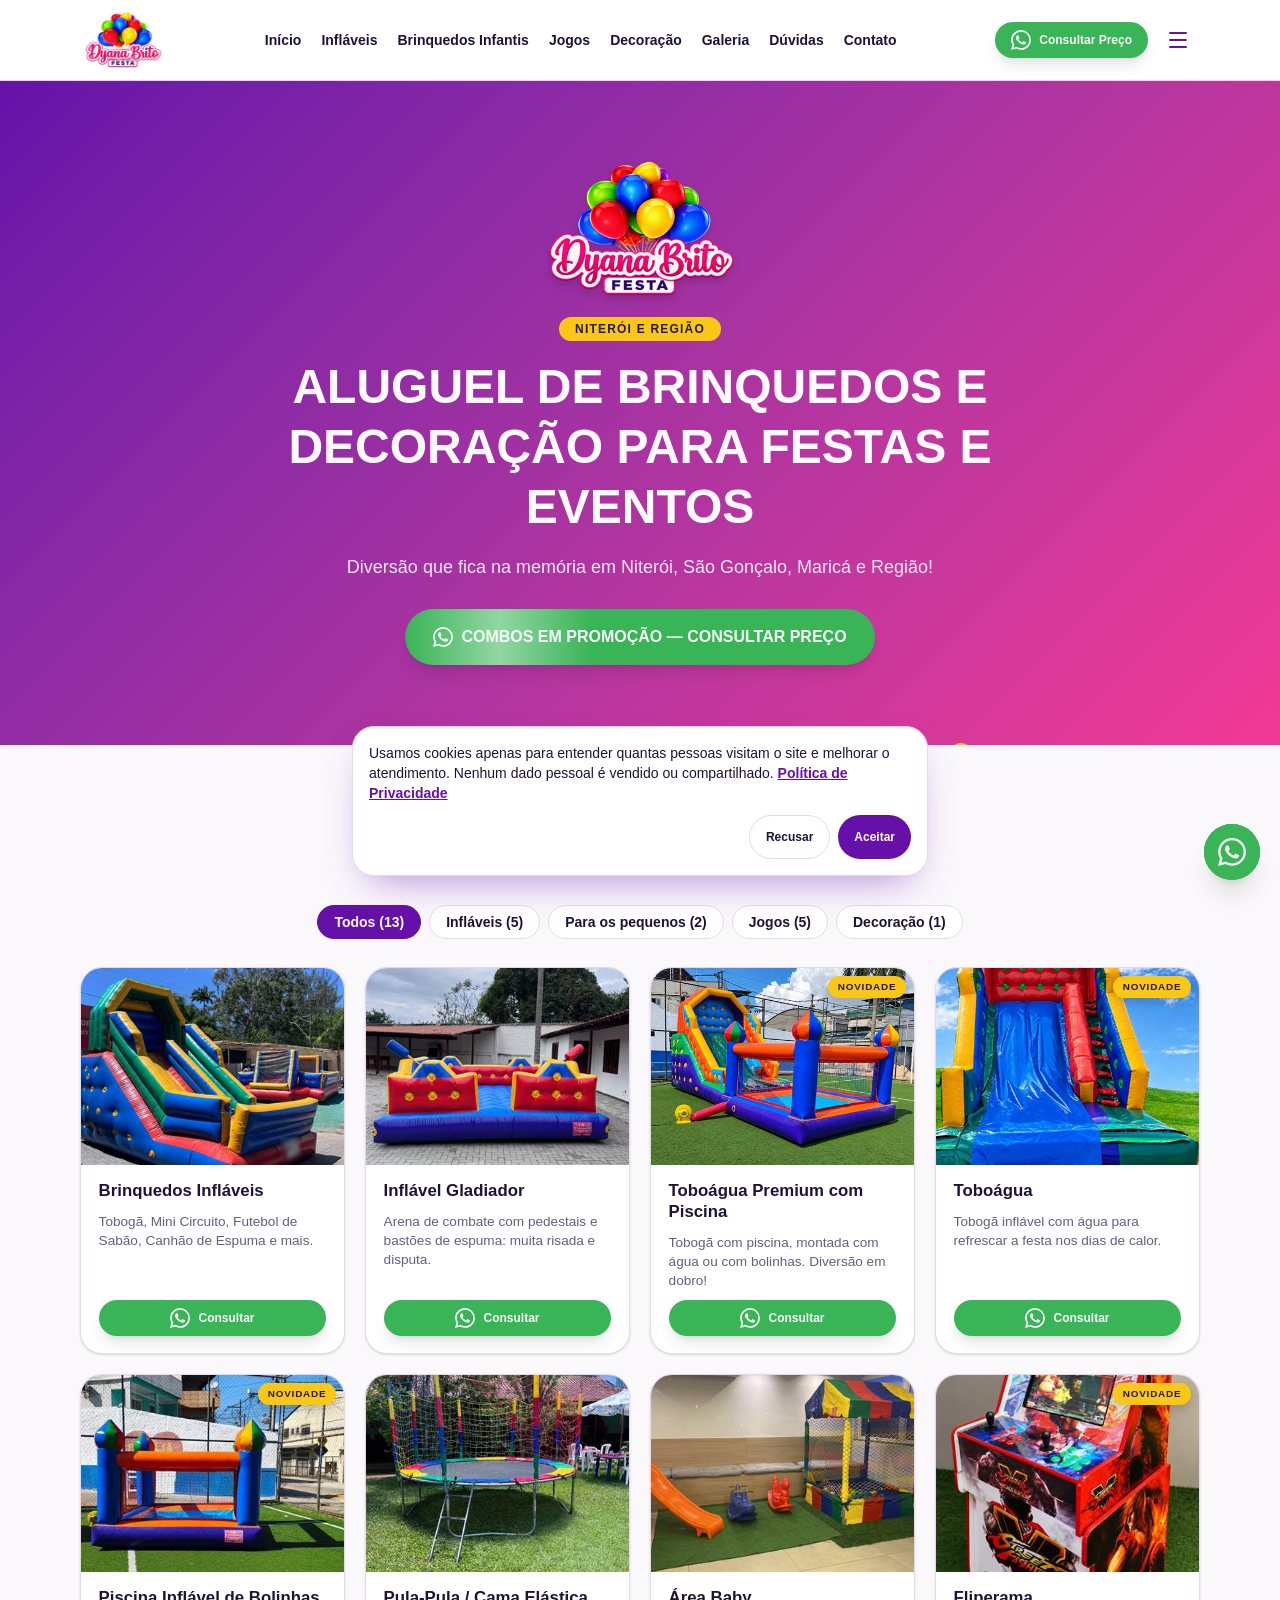
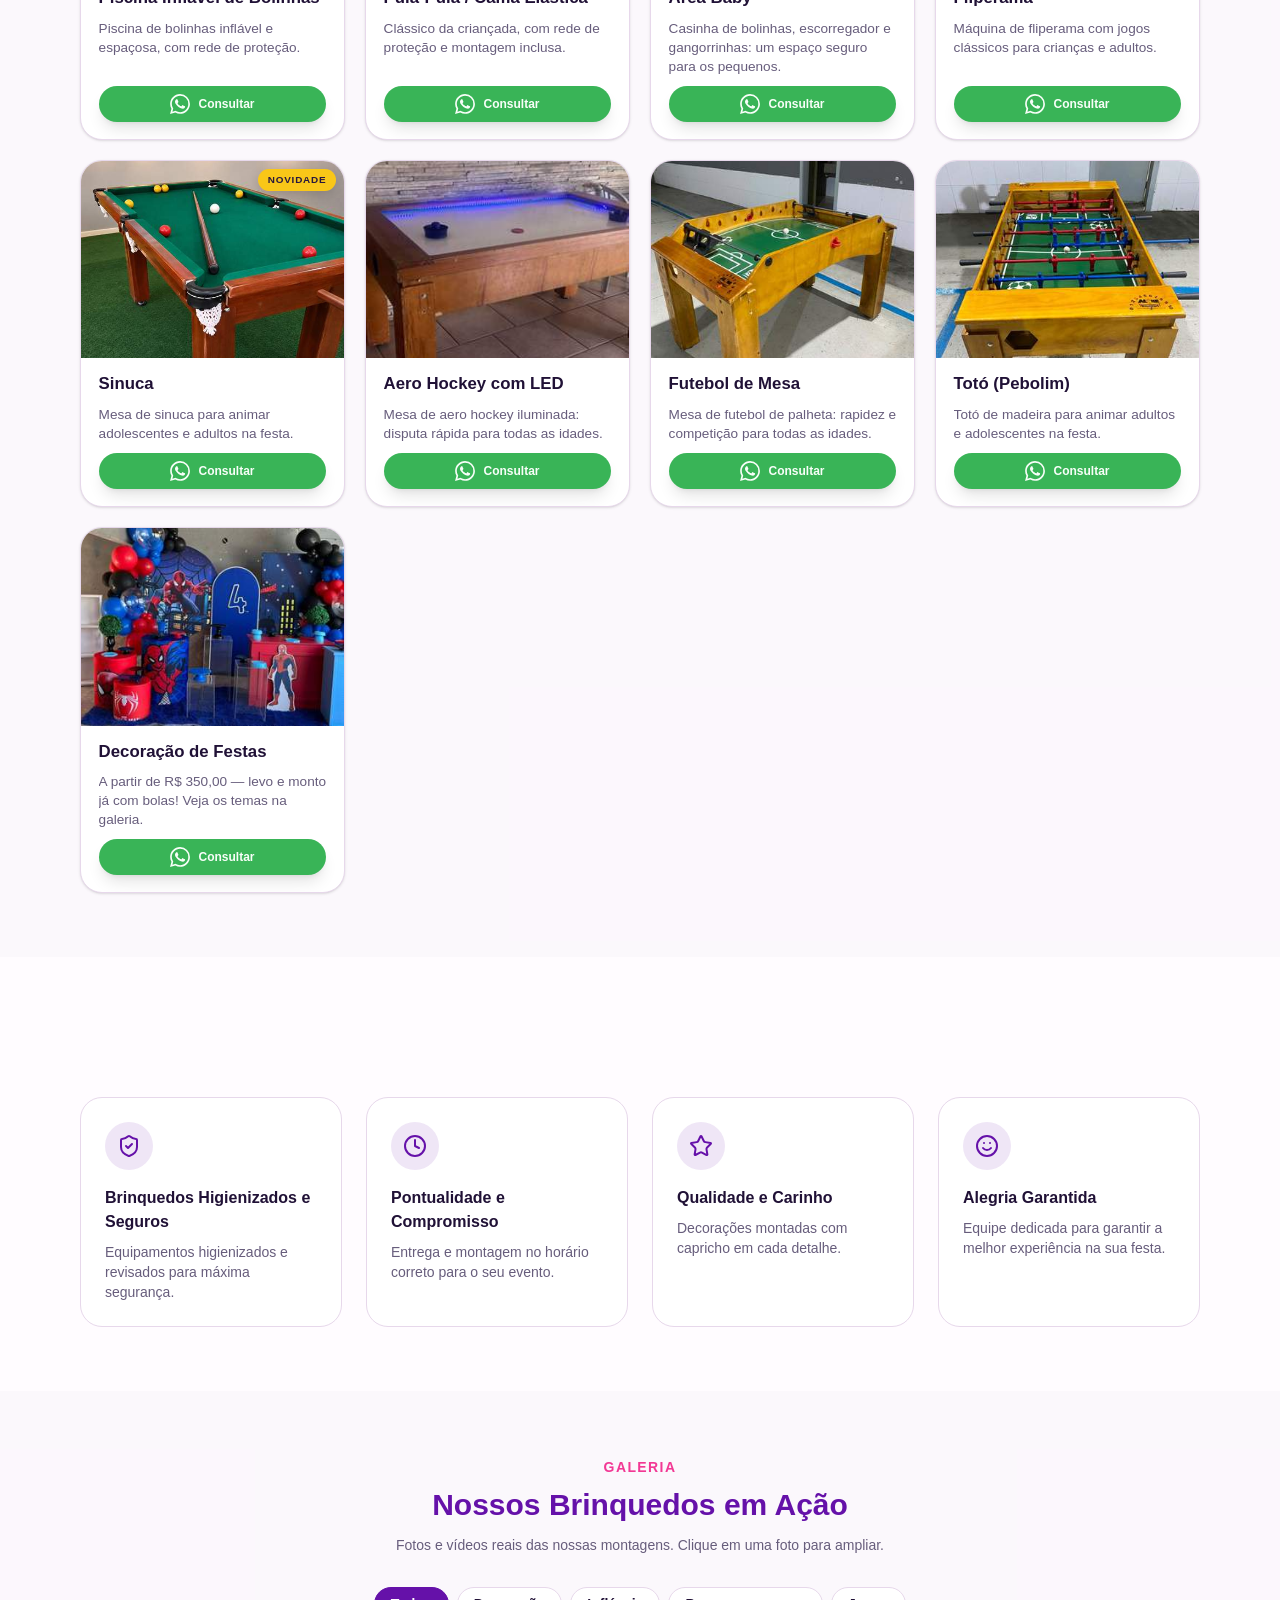
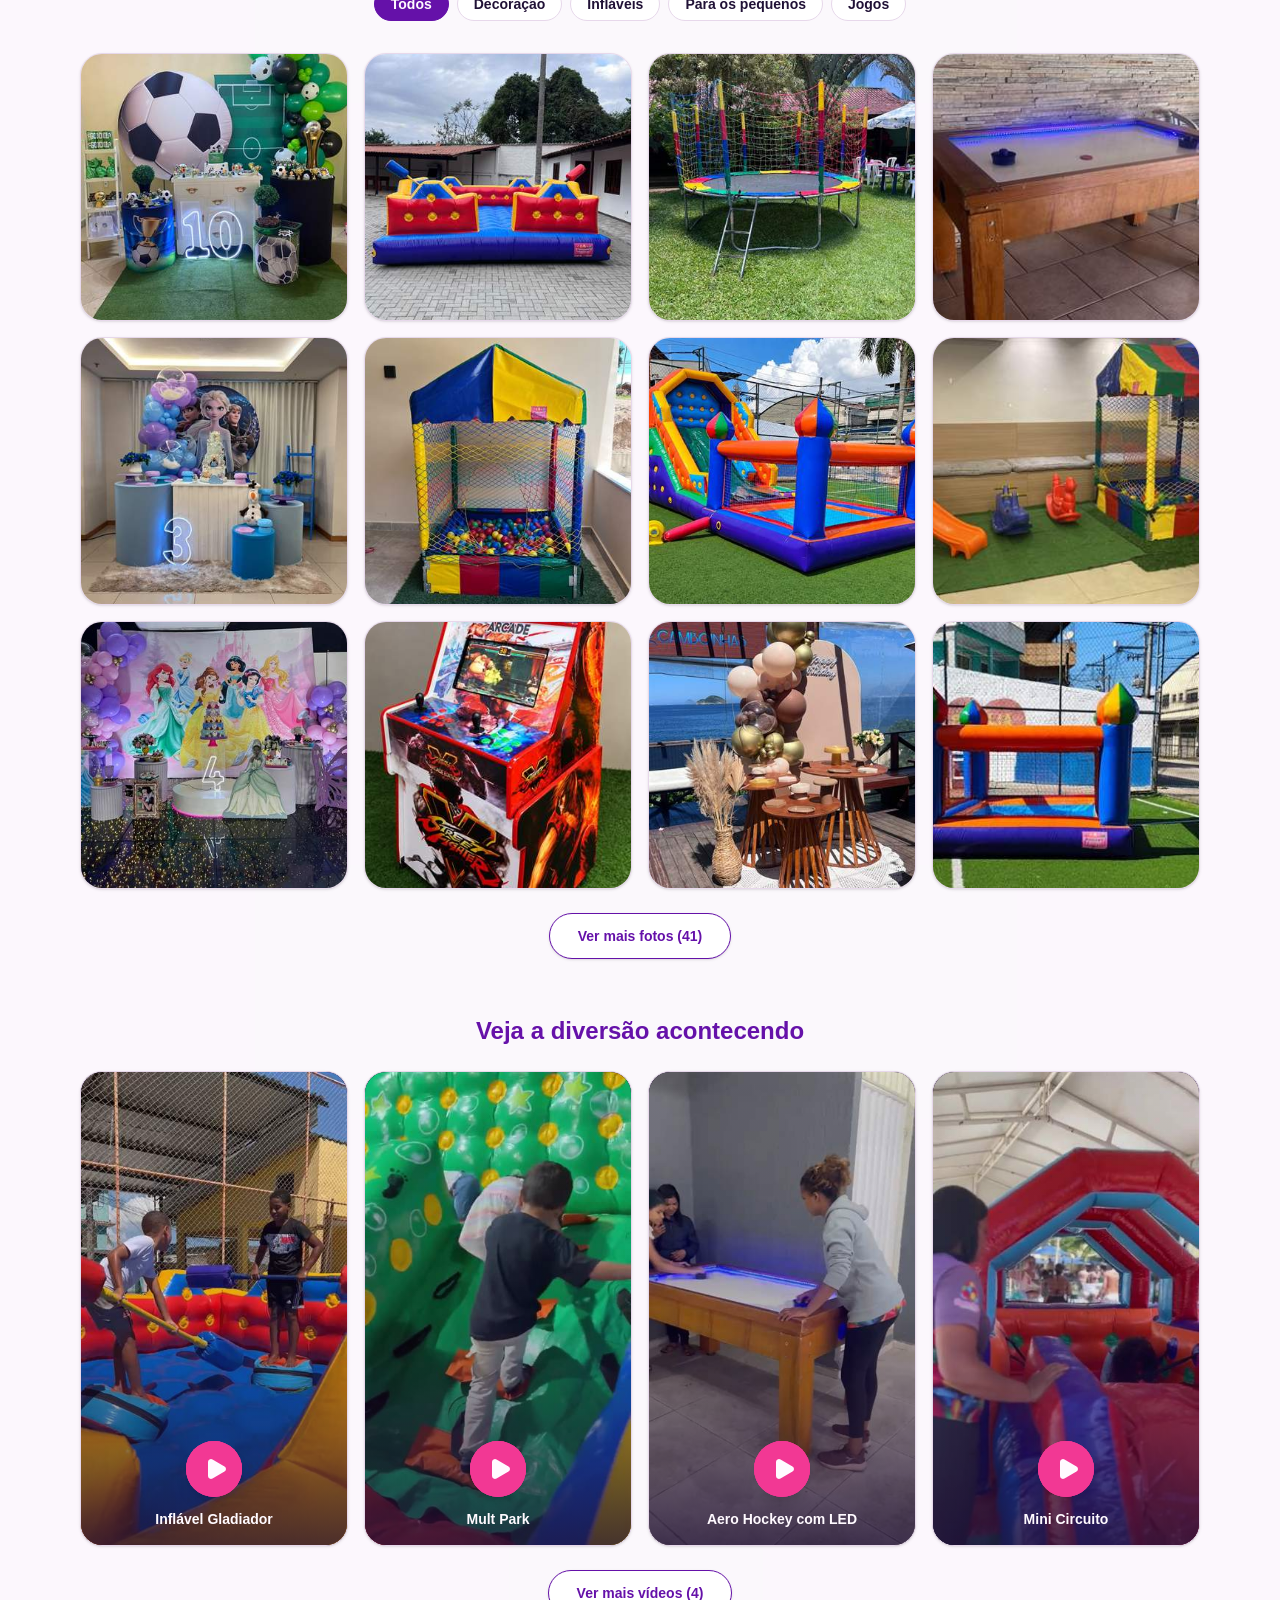
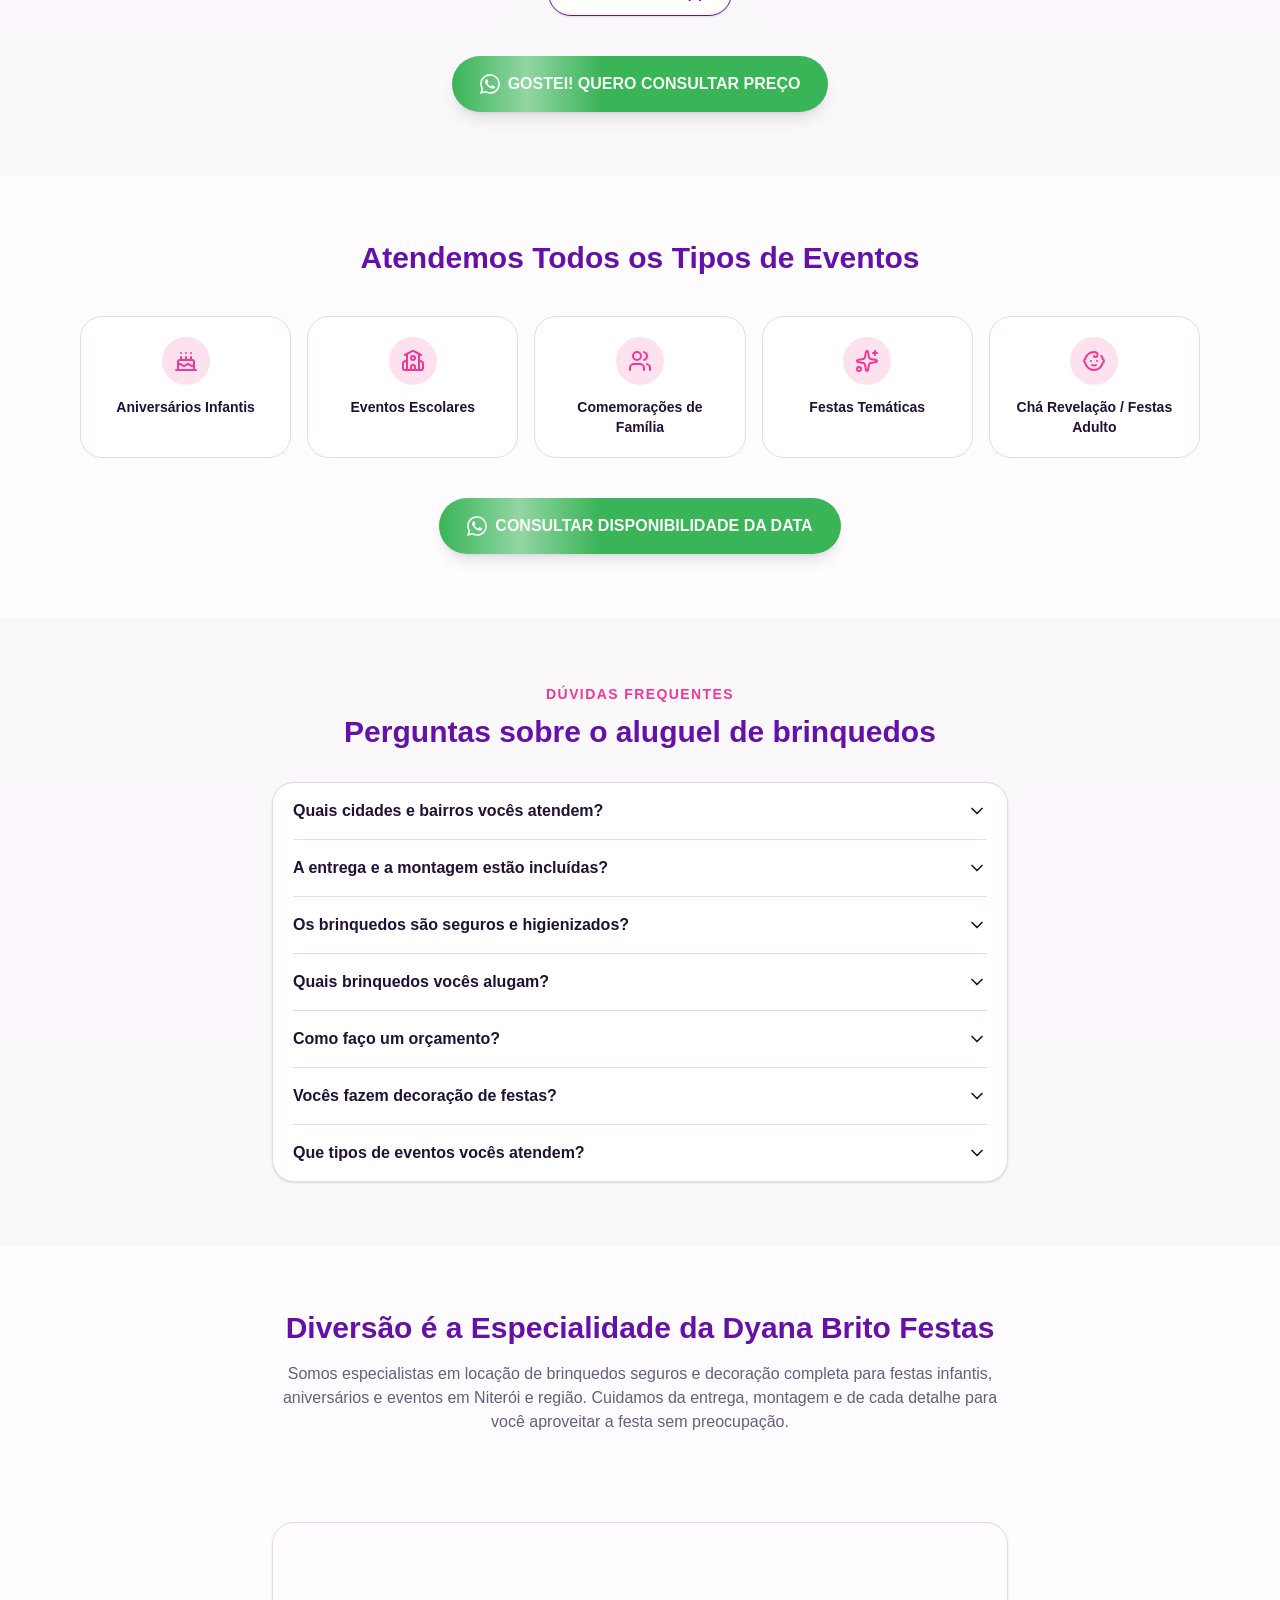
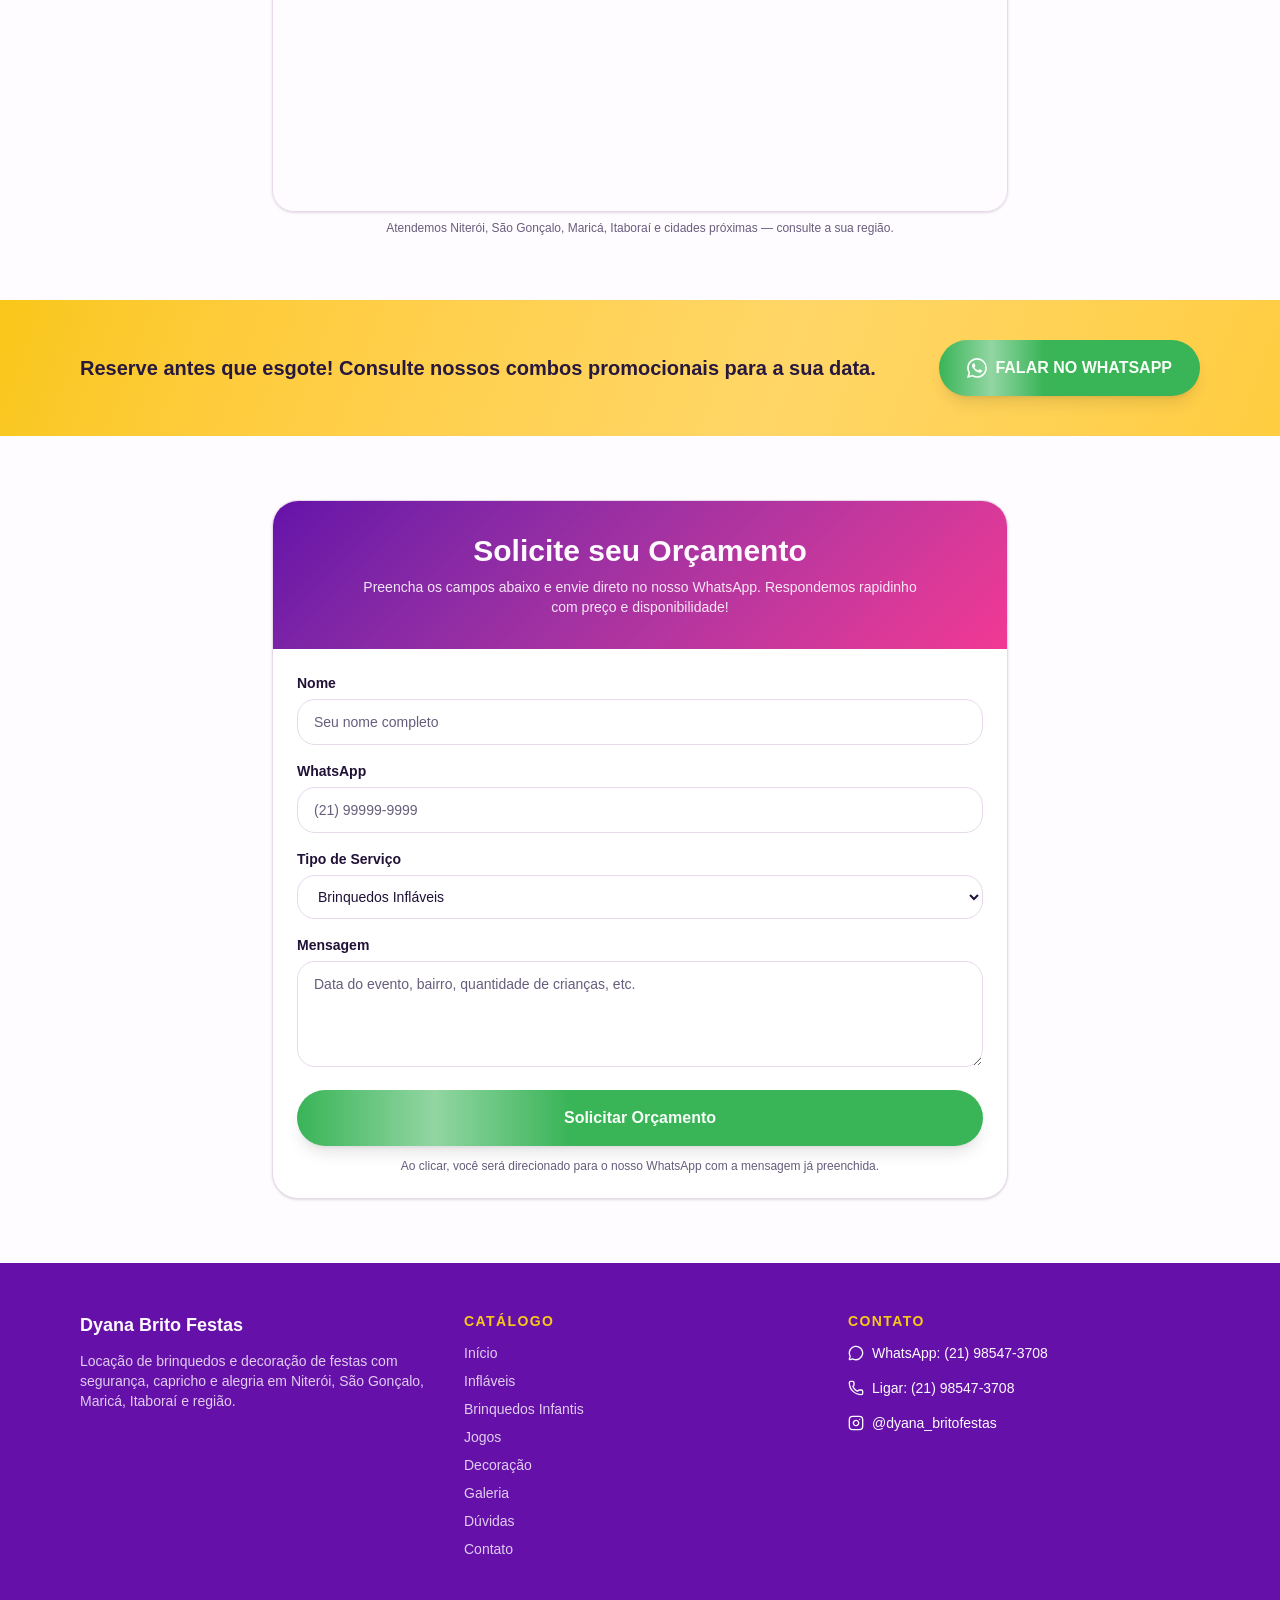
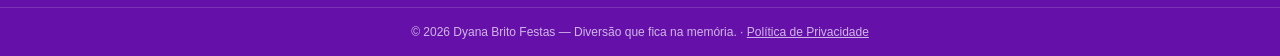
==== index.html @ fcc3b5e1 "Ativa o Google Analytics (G-Y3VKB2EMTG) com Consent Mode Co-Authored-By: Claude Opus 5.5 <noreply@an" ====
<!DOCTYPE html>
<html lang="pt-BR">
<head>
<meta charset="utf-8">
<meta name="viewport" content="width=device-width, initial-scale=1">
<title>Dyana Brito Festas | Aluguel de Infláveis, Brinquedos e Decoração em Niterói</title>
<meta name="description" content="Aluguel de infláveis, cama elástica, jogos e decoração de festas em Niterói, São Gonçalo, Maricá e Itaboraí. Peça seu orçamento pelo WhatsApp!">
<meta name="robots" content="index, follow, max-image-preview:large">
<meta name="author" content="Dyana Brito Festas">
<meta name="theme-color" content="#6a1b9a">
<link rel="canonical" href="https://dyanabritofesta.com.br/">
<meta property="og:site_name" content="Dyana Brito Festas">
<meta property="og:locale" content="pt_BR">
<meta property="og:type" content="website">
<meta property="og:url" content="https://dyanabritofesta.com.br/">
<meta property="og:title" content="Dyana Brito Festas | Aluguel de Infláveis, Brinquedos e Decoração em Niterói">
<meta property="og:description" content="Aluguel de infláveis, cama elástica, jogos e decoração de festas em Niterói, São Gonçalo, Maricá e Itaboraí. Peça seu orçamento pelo WhatsApp!">
<meta property="og:image" content="https://dyanabritofesta.com.br/og-image.jpg">
<meta property="og:image:width" content="1200">
<meta property="og:image:height" content="630">
<meta property="og:image:alt" content="Dyana Brito Festas — aluguel de brinquedos e decoração de festas">
<meta name="twitter:card" content="summary_large_image">
<meta name="twitter:title" content="Dyana Brito Festas | Aluguel de Infláveis, Brinquedos e Decoração em Niterói">
<meta name="twitter:description" content="Aluguel de infláveis, cama elástica, jogos e decoração de festas em Niterói, São Gonçalo, Maricá e Itaboraí. Peça seu orçamento pelo WhatsApp!">
<meta name="twitter:image" content="https://dyanabritofesta.com.br/og-image.jpg">
<link rel="icon" href="/favicon.ico" sizes="any">
<link rel="icon" href="/favicon.png" type="image/png">
<link rel="apple-touch-icon" href="/favicon.png">
<link rel="preload" as="image" href="/img/logo-320.png" fetchpriority="high">
<link rel="stylesheet" href="/css/estilo-v1.css">
<noscript><style>.reveal{opacity:1!important;transform:none!important}</style></noscript>
<script>
window.GA_ID='G-Y3VKB2EMTG';
window.dataLayer=window.dataLayer||[];function gtag(){dataLayer.push(arguments);}
(function(){var c=null;try{c=localStorage.getItem('dy_consent')}catch(e){}
gtag('consent','default',{ad_storage:'denied',ad_user_data:'denied',ad_personalization:'denied',analytics_storage:c==='aceito'?'granted':'denied'});})();
gtag('js',new Date());if(window.GA_ID)gtag('config',window.GA_ID,{anonymize_ip:true});
</script>
<script type="application/ld+json">{"@context":"https://schema.org","@id":"https://dyanabritofesta.com.br/#empresa","@type":"LocalBusiness","address":{"@type":"PostalAddress","addressCountry":"BR","addressLocality":"Niterói","addressRegion":"RJ"},"areaServed":[{"@type":"City","name":"Niterói"},{"@type":"City","name":"São Gonçalo"},{"@type":"City","name":"Maricá"},{"@type":"City","name":"Itaboraí"}],"description":"Aluguel de infláveis, cama elástica, jogos e decoração de festas em Niterói, São Gonçalo, Maricá e Itaboraí. Peça seu orçamento pelo WhatsApp!","hasOfferCatalog":{"@type":"OfferCatalog","itemListElement":[{"@type":"Offer","itemOffered":{"@type":"Service","name":"Brinquedos infláveis (tobogã, mini circuito, mult park, futebol de sabão e canhão de espuma)"}},{"@type":"Offer","itemOffered":{"@type":"Service","name":"Inflável gladiador"}},{"@type":"Offer","itemOffered":{"@type":"Service","name":"Toboágua premium com piscina"}},{"@type":"Offer","itemOffered":{"@type":"Service","name":"Toboágua"}},{"@type":"Offer","itemOffered":{"@type":"Service","name":"Piscina inflável de bolinhas"}},{"@type":"Offer","itemOffered":{"@type":"Service","name":"Pula-pula / cama elástica"}},{"@type":"Offer","itemOffered":{"@type":"Service","name":"Área baby com casinha de bolinhas"}},{"@type":"Offer","itemOffered":{"@type":"Service","name":"Fliperama"}},{"@type":"Offer","itemOffered":{"@type":"Service","name":"Sinuca"}},{"@type":"Offer","itemOffered":{"@type":"Service","name":"Aero hockey com LED"}},{"@type":"Offer","itemOffered":{"@type":"Service","name":"Futebol de mesa"}},{"@type":"Offer","itemOffered":{"@type":"Service","name":"Totó (pebolim)"}},{"@type":"Offer","itemOffered":{"@type":"Service","name":"Decoração de festas"}}],"name":"Aluguel de brinquedos e decoração de festas"},"image":"https://dyanabritofesta.com.br/og-image.jpg","logo":"https://dyanabritofesta.com.br/img/logo-320.png","name":"Dyana Brito Festas","priceRange":"$$","sameAs":["https://instagram.com/dyana_britofestas"],"telephone":"+55 21 98547-3708","url":"https://dyanabritofesta.com.br/"}</script>
<script type="application/ld+json">{"@context":"https://schema.org","@type":"FAQPage","mainEntity":[{"@type":"Question","acceptedAnswer":{"@type":"Answer","text":"Atendemos toda Niterói (Icaraí, Centro, Santa Rosa, Fonseca, Pendotiba, Região Oceânica, Piratininga e Itaipu), São Gonçalo (Alcântara, Centro, Mutondo e região), Maricá, Itaboraí e cidades próximas. Fale com a gente no WhatsApp para confirmar a sua região."},"name":"Quais cidades e bairros vocês atendem?"},{"@type":"Question","acceptedAnswer":{"@type":"Answer","text":"Sim. Cuidamos da entrega, da montagem e da desmontagem dos brinquedos para você aproveitar a festa sem preocupação."},"name":"A entrega e a montagem estão incluídas?"},{"@type":"Question","acceptedAnswer":{"@type":"Answer","text":"Sim. Todos os equipamentos são higienizados e revisados antes de cada evento, e a cama elástica tem rede de proteção."},"name":"Os brinquedos são seguros e higienizados?"},{"@type":"Question","acceptedAnswer":{"@type":"Answer","text":"Infláveis (tobogã, toboágua, inflável gladiador, mini circuito, mult park, piscina de bolinhas, futebol de sabão e canhão de espuma), cama elástica, área baby com casinha de bolinhas e jogos como fliperama, sinuca, aero hockey, futebol de mesa e totó."},"name":"Quais brinquedos vocês alugam?"},{"@type":"Question","acceptedAnswer":{"@type":"Answer","text":"É só chamar no WhatsApp (21) 98547-3708 ou preencher o formulário de orçamento aqui no site. Respondemos com preços e disponibilidade para a sua data."},"name":"Como faço um orçamento?"},{"@type":"Question","acceptedAnswer":{"@type":"Answer","text":"Fazemos! A decoração começa a partir de R$ 350,00, levada e montada já com os balões. Temos temas infantis, chá de bebê, aniversários adultos e muito mais."},"name":"Vocês fazem decoração de festas?"},{"@type":"Question","acceptedAnswer":{"@type":"Answer","text":"Aniversários infantis, eventos escolares, comemorações de família, festas temáticas, chá revelação e festas para adultos e empresas."},"name":"Que tipos de eventos vocês atendem?"}]}</script>
</head>
<body class="bg-background">
<a href="#catalogo" class="dy-skip">Pular para o catálogo</a>
<div class="min-h-screen bg-background">
<header class="sticky top-0 z-40 border-b border-border bg-card/95 backdrop-blur transition-shadow duration-300"><div class="mx-auto flex max-w-6xl items-center justify-between gap-4 px-4 py-3"><a href="#inicio" class="shrink-0"><img alt="Dyana Brito Festas" width="180" height="117" class="h-12 w-auto transition-transform duration-300 hover:scale-105 sm:h-14" src="/img/logo-180.png"></a><nav class="hidden items-center gap-5 xl:flex" aria-label="Navegação principal"><a href="#inicio" class="relative whitespace-nowrap text-sm font-semibold text-foreground transition-colors after:absolute after:-bottom-1 after:left-0 after:h-0.5 after:w-full after:origin-left after:scale-x-0 after:rounded-full after:bg-secondary after:transition-transform after:duration-300 hover:text-secondary hover:after:scale-x-100">Início</a><a href="#catalogo-inflaveis" class="relative whitespace-nowrap text-sm font-semibold text-foreground transition-colors after:absolute after:-bottom-1 after:left-0 after:h-0.5 after:w-full after:origin-left after:scale-x-0 after:rounded-full after:bg-secondary after:transition-transform after:duration-300 hover:text-secondary hover:after:scale-x-100">Infláveis</a><a href="#catalogo-infantil" class="relative whitespace-nowrap text-sm font-semibold text-foreground transition-colors after:absolute after:-bottom-1 after:left-0 after:h-0.5 after:w-full after:origin-left after:scale-x-0 after:rounded-full after:bg-secondary after:transition-transform after:duration-300 hover:text-secondary hover:after:scale-x-100">Brinquedos Infantis</a><a href="#catalogo-jogos" class="relative whitespace-nowrap text-sm font-semibold text-foreground transition-colors after:absolute after:-bottom-1 after:left-0 after:h-0.5 after:w-full after:origin-left after:scale-x-0 after:rounded-full after:bg-secondary after:transition-transform after:duration-300 hover:text-secondary hover:after:scale-x-100">Jogos</a><a href="#catalogo-decoracao" class="relative whitespace-nowrap text-sm font-semibold text-foreground transition-colors after:absolute after:-bottom-1 after:left-0 after:h-0.5 after:w-full after:origin-left after:scale-x-0 after:rounded-full after:bg-secondary after:transition-transform after:duration-300 hover:text-secondary hover:after:scale-x-100">Decoração</a><a href="#galeria" class="relative whitespace-nowrap text-sm font-semibold text-foreground transition-colors after:absolute after:-bottom-1 after:left-0 after:h-0.5 after:w-full after:origin-left after:scale-x-0 after:rounded-full after:bg-secondary after:transition-transform after:duration-300 hover:text-secondary hover:after:scale-x-100">Galeria</a><a href="#duvidas" class="relative whitespace-nowrap text-sm font-semibold text-foreground transition-colors after:absolute after:-bottom-1 after:left-0 after:h-0.5 after:w-full after:origin-left after:scale-x-0 after:rounded-full after:bg-secondary after:transition-transform after:duration-300 hover:text-secondary hover:after:scale-x-100">Dúvidas</a><a href="#contato" class="relative whitespace-nowrap text-sm font-semibold text-foreground transition-colors after:absolute after:-bottom-1 after:left-0 after:h-0.5 after:w-full after:origin-left after:scale-x-0 after:rounded-full after:bg-secondary after:transition-transform after:duration-300 hover:text-secondary hover:after:scale-x-100">Contato</a></nav><div class="flex items-center gap-2"><a href="https://wa.me/5521985473708?text=Ol%C3%A1!%20Vim%20pelo%20site%20da%20Dyana%20Brito%20Festas%20e%20gostaria%20de%20consultar%20pre%C3%A7os%20e%20disponibilidade." target="_blank" rel="noopener noreferrer" class="items-center justify-center gap-2 rounded-full bg-whatsapp font-bold text-whatsapp-foreground shadow-lg transition-transform hover:scale-[1.03] focus-visible:outline-none focus-visible:ring-2 focus-visible:ring-ring focus-visible:ring-offset-2 px-4 py-2 text-xs hidden sm:inline-flex"><svg viewBox="0 0 24 24" fill="currentColor" aria-hidden="true" class="size-5 shrink-0"><path d="M17.472 14.382c-.297-.149-1.758-.867-2.03-.967-.273-.099-.471-.148-.67.15-.197.297-.767.966-.94 1.164-.173.198-.347.223-.644.075-.297-.15-1.255-.463-2.39-1.475-.883-.788-1.48-1.761-1.653-2.059-.173-.297-.018-.458.13-.606.134-.133.298-.347.446-.52.149-.174.198-.298.298-.497.099-.198.05-.371-.025-.52-.075-.149-.669-1.612-.916-2.207-.242-.579-.487-.5-.669-.51l-.57-.01c-.198 0-.52.074-.792.372-.272.297-1.04 1.016-1.04 2.479 0 1.462 1.065 2.875 1.213 3.074.149.198 2.096 3.2 5.077 4.487.709.306 1.262.489 1.694.625.712.227 1.36.195 1.872.118.571-.085 1.758-.719 2.006-1.413.248-.694.248-1.289.173-1.413-.074-.124-.272-.198-.57-.347m-5.421 7.403h-.004a9.87 9.87 0 01-5.031-1.378l-.361-.214-3.741.982.998-3.648-.235-.374a9.86 9.86 0 01-1.51-5.26c.001-5.45 4.436-9.884 9.888-9.884a9.82 9.82 0 016.988 2.898 9.825 9.825 0 012.893 6.994c-.003 5.45-4.437 9.884-9.885 9.884m8.413-18.297A11.815 11.815 0 0012.05 0C5.495 0 .16 5.335.157 11.892c0 2.096.547 4.142 1.588 5.945L.057 24l6.305-1.654a11.882 11.882 0 005.683 1.448h.005c6.554 0 11.89-5.335 11.893-11.893A11.821 11.821 0 0020.464 3.488"></path></svg>Consultar Preço</a><button type="button" aria-label="Abrir menu" aria-expanded="false" aria-controls="menu-mobile" class="dy-btn-44 rounded-md p-2 text-primary xl:hidden"><svg xmlns="http://www.w3.org/2000/svg" width="24" height="24" viewBox="0 0 24 24" fill="none" stroke="currentColor" stroke-width="2" stroke-linecap="round" stroke-linejoin="round" class="lucide lucide-menu size-6" aria-hidden="true"><path d="M4 5h16"></path><path d="M4 12h16"></path><path d="M4 19h16"></path></svg></button></div></div><nav id="menu-mobile" class="border-t border-border bg-card px-4 xl:hidden hidden" aria-label="Navegação mobile"><ul class="flex flex-col py-2"><li><a href="#inicio" class="block py-2.5 text-sm font-semibold text-foreground">Início</a></li><li><a href="#catalogo-inflaveis" class="block py-2.5 text-sm font-semibold text-foreground">Infláveis</a></li><li><a href="#catalogo-infantil" class="block py-2.5 text-sm font-semibold text-foreground">Brinquedos Infantis</a></li><li><a href="#catalogo-jogos" class="block py-2.5 text-sm font-semibold text-foreground">Jogos</a></li><li><a href="#catalogo-decoracao" class="block py-2.5 text-sm font-semibold text-foreground">Decoração</a></li><li><a href="#galeria" class="block py-2.5 text-sm font-semibold text-foreground">Galeria</a></li><li><a href="#duvidas" class="block py-2.5 text-sm font-semibold text-foreground">Dúvidas</a></li><li><a href="#contato" class="block py-2.5 text-sm font-semibold text-foreground">Contato</a></li><li class="py-2"><a href="https://wa.me/5521985473708?text=Ol%C3%A1!%20Vim%20pelo%20site%20da%20Dyana%20Brito%20Festas%20e%20gostaria%20de%20consultar%20pre%C3%A7os%20e%20disponibilidade." target="_blank" rel="noopener noreferrer" class="inline-flex items-center justify-center gap-2 rounded-full bg-whatsapp font-bold text-whatsapp-foreground shadow-lg transition-transform hover:scale-[1.03] focus-visible:outline-none focus-visible:ring-2 focus-visible:ring-ring focus-visible:ring-offset-2 px-4 py-2 text-xs w-full"><svg viewBox="0 0 24 24" fill="currentColor" aria-hidden="true" class="size-5 shrink-0"><path d="M17.472 14.382c-.297-.149-1.758-.867-2.03-.967-.273-.099-.471-.148-.67.15-.197.297-.767.966-.94 1.164-.173.198-.347.223-.644.075-.297-.15-1.255-.463-2.39-1.475-.883-.788-1.48-1.761-1.653-2.059-.173-.297-.018-.458.13-.606.134-.133.298-.347.446-.52.149-.174.198-.298.298-.497.099-.198.05-.371-.025-.52-.075-.149-.669-1.612-.916-2.207-.242-.579-.487-.5-.669-.51l-.57-.01c-.198 0-.52.074-.792.372-.272.297-1.04 1.016-1.04 2.479 0 1.462 1.065 2.875 1.213 3.074.149.198 2.096 3.2 5.077 4.487.709.306 1.262.489 1.694.625.712.227 1.36.195 1.872.118.571-.085 1.758-.719 2.006-1.413.248-.694.248-1.289.173-1.413-.074-.124-.272-.198-.57-.347m-5.421 7.403h-.004a9.87 9.87 0 01-5.031-1.378l-.361-.214-3.741.982.998-3.648-.235-.374a9.86 9.86 0 01-1.51-5.26c.001-5.45 4.436-9.884 9.888-9.884a9.82 9.82 0 016.988 2.898 9.825 9.825 0 012.893 6.994c-.003 5.45-4.437 9.884-9.885 9.884m8.413-18.297A11.815 11.815 0 0012.05 0C5.495 0 .16 5.335.157 11.892c0 2.096.547 4.142 1.588 5.945L.057 24l6.305-1.654a11.882 11.882 0 005.683 1.448h.005c6.554 0 11.89-5.335 11.893-11.893A11.821 11.821 0 0020.464 3.488"></path></svg>Consultar Preço no WhatsApp</a></li></ul></nav></header><main><section id="inicio" class="relative overflow-hidden text-primary-foreground" style="background-image:var(--gradient-brand)"><div class="pointer-events-none absolute inset-0" aria-hidden="true"><span class="confetti" aria-hidden="true" style="left:4%;--confetti-duration:14s;--confetti-delay:0s;--confetti-opacity:0.55;--confetti-spin:20deg"><svg width="26" height="39" viewBox="0 0 20 30"><ellipse cx="10" cy="10" rx="9" ry="10" fill="var(--color-accent)"></ellipse><path d="M10 20 L8 23 L12 23 Z" fill="var(--color-accent)"></path><path d="M10 23 Q12 26 9 30" stroke="#ffffff" stroke-opacity="0.6" fill="none"></path></svg></span><span class="confetti" aria-hidden="true" style="left:12%;--confetti-duration:11s;--confetti-delay:3s;--confetti-opacity:0.75;--confetti-spin:540deg;width:10px;height:10px;background:rgb(255, 255, 255);border-radius:9999px"></span><span class="confetti" aria-hidden="true" style="left:20%;--confetti-duration:13s;--confetti-delay:6s;--confetti-opacity:0.75;--confetti-spin:540deg;width:12px;height:12px;background:var(--color-accent);border-radius:2px"></span><span class="confetti" aria-hidden="true" style="left:30%;--confetti-duration:10s;--confetti-delay:1.5s;--confetti-opacity:0.75;--confetti-spin:540deg;width:8px;height:8px;background:rgb(255, 255, 255);border-radius:9999px"></span><span class="confetti" aria-hidden="true" style="left:42%;--confetti-duration:16s;--confetti-delay:8s;--confetti-opacity:0.55;--confetti-spin:20deg"><svg width="22" height="33" viewBox="0 0 20 30"><ellipse cx="10" cy="10" rx="9" ry="10" fill="oklch(0.8 0.15 356)"></ellipse><path d="M10 20 L8 23 L12 23 Z" fill="oklch(0.8 0.15 356)"></path><path d="M10 23 Q12 26 9 30" stroke="#ffffff" stroke-opacity="0.6" fill="none"></path></svg></span><span class="confetti" aria-hidden="true" style="left:55%;--confetti-duration:12s;--confetti-delay:4s;--confetti-opacity:0.75;--confetti-spin:540deg;width:10px;height:10px;background:var(--color-accent);border-radius:2px"></span><span class="confetti" aria-hidden="true" style="left:65%;--confetti-duration:9s;--confetti-delay:0.5s;--confetti-opacity:0.75;--confetti-spin:540deg;width:8px;height:8px;background:rgb(255, 255, 255);border-radius:9999px"></span><span class="confetti" aria-hidden="true" style="left:74%;--confetti-duration:15s;--confetti-delay:5s;--confetti-opacity:0.55;--confetti-spin:20deg"><svg width="28" height="42" viewBox="0 0 20 30"><ellipse cx="10" cy="10" rx="9" ry="10" fill="var(--color-accent)"></ellipse><path d="M10 20 L8 23 L12 23 Z" fill="var(--color-accent)"></path><path d="M10 23 Q12 26 9 30" stroke="#ffffff" stroke-opacity="0.6" fill="none"></path></svg></span><span class="confetti" aria-hidden="true" style="left:83%;--confetti-duration:11s;--confetti-delay:2s;--confetti-opacity:0.75;--confetti-spin:540deg;width:12px;height:12px;background:oklch(0.8 0.15 356);border-radius:2px"></span><span class="confetti" aria-hidden="true" style="left:92%;--confetti-duration:13s;--confetti-delay:7s;--confetti-opacity:0.75;--confetti-spin:540deg;width:10px;height:10px;background:rgb(255, 255, 255);border-radius:9999px"></span><span class="confetti" aria-hidden="true" style="left:96%;--confetti-duration:17s;--confetti-delay:10s;--confetti-opacity:0.55;--confetti-spin:20deg"><svg width="20" height="30" viewBox="0 0 20 30"><ellipse cx="10" cy="10" rx="9" ry="10" fill="oklch(0.8 0.15 356)"></ellipse><path d="M10 20 L8 23 L12 23 Z" fill="oklch(0.8 0.15 356)"></path><path d="M10 23 Q12 26 9 30" stroke="#ffffff" stroke-opacity="0.6" fill="none"></path></svg></span></div><div class="relative mx-auto max-w-3xl px-4 py-14 text-center md:py-20"><div><img alt="Dyana Brito Festas" width="320" height="208" fetchpriority="high" class="float-soft mx-auto w-auto drop-shadow-lg" style="height:clamp(6.5rem, 22vw, 8.5rem)" src="/img/logo-320.png"></div><span class="mt-5 inline-block rounded-full bg-accent px-4 py-1 text-xs font-bold uppercase tracking-widest text-accent-foreground">Niterói e Região</span><h1 class="mt-4 text-3xl font-extrabold leading-tight sm:text-4xl lg:text-5xl">ALUGUEL DE BRINQUEDOS E DECORAÇÃO PARA FESTAS E EVENTOS</h1><p class="mt-4 text-base text-primary-foreground/90 sm:text-lg">Diversão que fica na memória em Niterói, São Gonçalo, Maricá e Região!</p><div class="mt-7 flex justify-center"><a href="https://wa.me/5521985473708?text=Ol%C3%A1!%20Vim%20pelo%20site%20da%20Dyana%20Brito%20Festas%20e%20gostaria%20de%20consultar%20pre%C3%A7os%20e%20disponibilidade%20dos%20combos%20em%20promo%C3%A7%C3%A3o." target="_blank" rel="noopener noreferrer" class="inline-flex items-center justify-center gap-2 rounded-full bg-whatsapp font-bold text-whatsapp-foreground shadow-lg transition-transform hover:scale-[1.03] focus-visible:outline-none focus-visible:ring-2 focus-visible:ring-ring focus-visible:ring-offset-2 px-7 py-4 text-base btn-shine w-full sm:w-auto"><svg viewBox="0 0 24 24" fill="currentColor" aria-hidden="true" class="size-5 shrink-0"><path d="M17.472 14.382c-.297-.149-1.758-.867-2.03-.967-.273-.099-.471-.148-.67.15-.197.297-.767.966-.94 1.164-.173.198-.347.223-.644.075-.297-.15-1.255-.463-2.39-1.475-.883-.788-1.48-1.761-1.653-2.059-.173-.297-.018-.458.13-.606.134-.133.298-.347.446-.52.149-.174.198-.298.298-.497.099-.198.05-.371-.025-.52-.075-.149-.669-1.612-.916-2.207-.242-.579-.487-.5-.669-.51l-.57-.01c-.198 0-.52.074-.792.372-.272.297-1.04 1.016-1.04 2.479 0 1.462 1.065 2.875 1.213 3.074.149.198 2.096 3.2 5.077 4.487.709.306 1.262.489 1.694.625.712.227 1.36.195 1.872.118.571-.085 1.758-.719 2.006-1.413.248-.694.248-1.289.173-1.413-.074-.124-.272-.198-.57-.347m-5.421 7.403h-.004a9.87 9.87 0 01-5.031-1.378l-.361-.214-3.741.982.998-3.648-.235-.374a9.86 9.86 0 01-1.51-5.26c.001-5.45 4.436-9.884 9.888-9.884a9.82 9.82 0 016.988 2.898 9.825 9.825 0 012.893 6.994c-.003 5.45-4.437 9.884-9.885 9.884m8.413-18.297A11.815 11.815 0 0012.05 0C5.495 0 .16 5.335.157 11.892c0 2.096.547 4.142 1.588 5.945L.057 24l6.305-1.654a11.882 11.882 0 005.683 1.448h.005c6.554 0 11.89-5.335 11.893-11.893A11.821 11.821 0 0020.464 3.488"></path></svg>COMBOS EM PROMOÇÃO — CONSULTAR PREÇO</a></div></div></section><section id="catalogo" class="bg-muted/40 py-16"><div class="mx-auto max-w-6xl px-4"><div data-variant="up" class="reveal" style="--reveal-delay:0ms"><h2 class="text-center text-2xl font-extrabold text-primary sm:text-3xl">Nosso Catálogo de Locação</h2><p class="mx-auto mt-3 max-w-2xl text-center text-sm text-muted-foreground">Escolha a atração ideal para o seu evento e consulte preço e disponibilidade na hora.</p></div><div class="dy-tabs" role="tablist" aria-label="Filtrar catálogo"><button type="button" role="tab" data-id="todos" aria-selected="true" class="rounded-full border px-4 py-1.5 text-sm font-semibold transition-all duration-300 border-primary bg-primary text-primary-foreground shadow-[var(--shadow-festive)]">Todos (13)</button><button type="button" role="tab" data-id="inflaveis" aria-selected="false" class="rounded-full border px-4 py-1.5 text-sm font-semibold transition-all duration-300 border-border bg-card text-foreground hover:-translate-y-0.5 hover:border-secondary hover:text-secondary">Infláveis (5)</button><button type="button" role="tab" data-id="infantil" aria-selected="false" class="rounded-full border px-4 py-1.5 text-sm font-semibold transition-all duration-300 border-border bg-card text-foreground hover:-translate-y-0.5 hover:border-secondary hover:text-secondary">Para os pequenos (2)</button><button type="button" role="tab" data-id="jogos" aria-selected="false" class="rounded-full border px-4 py-1.5 text-sm font-semibold transition-all duration-300 border-border bg-card text-foreground hover:-translate-y-0.5 hover:border-secondary hover:text-secondary">Jogos (5)</button><button type="button" role="tab" data-id="decoracao" aria-selected="false" class="rounded-full border px-4 py-1.5 text-sm font-semibold transition-all duration-300 border-border bg-card text-foreground hover:-translate-y-0.5 hover:border-secondary hover:text-secondary">Decoração (1)</button></div><div class="dy-cat-grid"><div data-cat="inflaveis" data-variant="up" class="reveal h-full" style="--reveal-delay:0ms"><article class="group flex h-full flex-col overflow-hidden rounded-2xl border border-border bg-card shadow-sm transition-all duration-300 hover:-translate-y-2 hover:shadow-[var(--shadow-festive)]"><div class="relative overflow-hidden"><img alt="Tobogã inflável grande para eventos" width="480" height="360" loading="lazy" decoding="async" class="dy-cat-img" src="/img/toboga-2-480.jpg" srcset="/img/toboga-2-480.jpg 480w, /img/toboga-2-800.jpg 800w" sizes="(min-width:1024px) 270px, (min-width:768px) 32vw, 48vw"></div><div class="dy-cat-body"><h3 class="dy-cat-title">Brinquedos Infláveis</h3><p class="dy-cat-desc">Tobogã, Mini Circuito, Futebol de Sabão, Canhão de Espuma e mais.</p><a href="https://wa.me/5521985473708?text=Ol%C3%A1!%20Vim%20pelo%20site%20da%20Dyana%20Brito%20Festas%20e%20gostaria%20de%20consultar%20pre%C3%A7os%20e%20disponibilidade%20de%3A%20Brinquedos%20Infl%C3%A1veis." target="_blank" rel="noopener noreferrer" class="inline-flex items-center justify-center gap-2 rounded-full bg-whatsapp font-bold text-whatsapp-foreground shadow-lg transition-transform hover:scale-[1.03] focus-visible:outline-none focus-visible:ring-2 focus-visible:ring-ring focus-visible:ring-offset-2 px-4 py-2 text-xs w-full"><svg viewBox="0 0 24 24" fill="currentColor" aria-hidden="true" class="size-5 shrink-0"><path d="M17.472 14.382c-.297-.149-1.758-.867-2.03-.967-.273-.099-.471-.148-.67.15-.197.297-.767.966-.94 1.164-.173.198-.347.223-.644.075-.297-.15-1.255-.463-2.39-1.475-.883-.788-1.48-1.761-1.653-2.059-.173-.297-.018-.458.13-.606.134-.133.298-.347.446-.52.149-.174.198-.298.298-.497.099-.198.05-.371-.025-.52-.075-.149-.669-1.612-.916-2.207-.242-.579-.487-.5-.669-.51l-.57-.01c-.198 0-.52.074-.792.372-.272.297-1.04 1.016-1.04 2.479 0 1.462 1.065 2.875 1.213 3.074.149.198 2.096 3.2 5.077 4.487.709.306 1.262.489 1.694.625.712.227 1.36.195 1.872.118.571-.085 1.758-.719 2.006-1.413.248-.694.248-1.289.173-1.413-.074-.124-.272-.198-.57-.347m-5.421 7.403h-.004a9.87 9.87 0 01-5.031-1.378l-.361-.214-3.741.982.998-3.648-.235-.374a9.86 9.86 0 01-1.51-5.26c.001-5.45 4.436-9.884 9.888-9.884a9.82 9.82 0 016.988 2.898 9.825 9.825 0 012.893 6.994c-.003 5.45-4.437 9.884-9.885 9.884m8.413-18.297A11.815 11.815 0 0012.05 0C5.495 0 .16 5.335.157 11.892c0 2.096.547 4.142 1.588 5.945L.057 24l6.305-1.654a11.882 11.882 0 005.683 1.448h.005c6.554 0 11.89-5.335 11.893-11.893A11.821 11.821 0 0020.464 3.488"></path></svg>Consultar</a></div></article></div><div data-cat="inflaveis" data-variant="up" class="reveal h-full" style="--reveal-delay:90ms"><article class="group flex h-full flex-col overflow-hidden rounded-2xl border border-border bg-card shadow-sm transition-all duration-300 hover:-translate-y-2 hover:shadow-[var(--shadow-festive)]"><div class="relative overflow-hidden"><img alt="Inflável gladiador vermelho e azul montado ao ar livre" width="480" height="360" loading="lazy" decoding="async" class="dy-cat-img" src="/img/gladiador-1-480.jpg" srcset="/img/gladiador-1-480.jpg 480w, /img/gladiador-1-800.jpg 800w" sizes="(min-width:1024px) 270px, (min-width:768px) 32vw, 48vw"></div><div class="dy-cat-body"><h3 class="dy-cat-title">Inflável Gladiador</h3><p class="dy-cat-desc">Arena de combate com pedestais e bastões de espuma: muita risada e disputa.</p><a href="https://wa.me/5521985473708?text=Ol%C3%A1!%20Vim%20pelo%20site%20da%20Dyana%20Brito%20Festas%20e%20gostaria%20de%20consultar%20pre%C3%A7os%20e%20disponibilidade%20de%3A%20Infl%C3%A1vel%20Gladiador." target="_blank" rel="noopener noreferrer" class="inline-flex items-center justify-center gap-2 rounded-full bg-whatsapp font-bold text-whatsapp-foreground shadow-lg transition-transform hover:scale-[1.03] focus-visible:outline-none focus-visible:ring-2 focus-visible:ring-ring focus-visible:ring-offset-2 px-4 py-2 text-xs w-full"><svg viewBox="0 0 24 24" fill="currentColor" aria-hidden="true" class="size-5 shrink-0"><path d="M17.472 14.382c-.297-.149-1.758-.867-2.03-.967-.273-.099-.471-.148-.67.15-.197.297-.767.966-.94 1.164-.173.198-.347.223-.644.075-.297-.15-1.255-.463-2.39-1.475-.883-.788-1.48-1.761-1.653-2.059-.173-.297-.018-.458.13-.606.134-.133.298-.347.446-.52.149-.174.198-.298.298-.497.099-.198.05-.371-.025-.52-.075-.149-.669-1.612-.916-2.207-.242-.579-.487-.5-.669-.51l-.57-.01c-.198 0-.52.074-.792.372-.272.297-1.04 1.016-1.04 2.479 0 1.462 1.065 2.875 1.213 3.074.149.198 2.096 3.2 5.077 4.487.709.306 1.262.489 1.694.625.712.227 1.36.195 1.872.118.571-.085 1.758-.719 2.006-1.413.248-.694.248-1.289.173-1.413-.074-.124-.272-.198-.57-.347m-5.421 7.403h-.004a9.87 9.87 0 01-5.031-1.378l-.361-.214-3.741.982.998-3.648-.235-.374a9.86 9.86 0 01-1.51-5.26c.001-5.45 4.436-9.884 9.888-9.884a9.82 9.82 0 016.988 2.898 9.825 9.825 0 012.893 6.994c-.003 5.45-4.437 9.884-9.885 9.884m8.413-18.297A11.815 11.815 0 0012.05 0C5.495 0 .16 5.335.157 11.892c0 2.096.547 4.142 1.588 5.945L.057 24l6.305-1.654a11.882 11.882 0 005.683 1.448h.005c6.554 0 11.89-5.335 11.893-11.893A11.821 11.821 0 0020.464 3.488"></path></svg>Consultar</a></div></article></div><div data-cat="inflaveis" data-variant="up" class="reveal h-full" style="--reveal-delay:180ms"><article class="group flex h-full flex-col overflow-hidden rounded-2xl border border-border bg-card shadow-sm transition-all duration-300 hover:-translate-y-2 hover:shadow-[var(--shadow-festive)]"><div class="relative overflow-hidden"><img alt="Toboágua premium inflável com escorregador e piscina" width="480" height="360" loading="lazy" decoding="async" class="dy-cat-img" src="/img/toboagua-premium-480.jpg" srcset="/img/toboagua-premium-480.jpg 480w, /img/toboagua-premium-800.jpg 800w" sizes="(min-width:1024px) 270px, (min-width:768px) 32vw, 48vw"><span class="dy-badge">Novidade</span></div><div class="dy-cat-body"><h3 class="dy-cat-title">Toboágua Premium com Piscina</h3><p class="dy-cat-desc">Tobogã com piscina, montada com água ou com bolinhas. Diversão em dobro!</p><a href="https://wa.me/5521985473708?text=Ol%C3%A1!%20Vim%20pelo%20site%20da%20Dyana%20Brito%20Festas%20e%20gostaria%20de%20consultar%20pre%C3%A7os%20e%20disponibilidade%20de%3A%20Tobo%C3%A1gua%20Premium%20com%20Piscina." target="_blank" rel="noopener noreferrer" class="inline-flex items-center justify-center gap-2 rounded-full bg-whatsapp font-bold text-whatsapp-foreground shadow-lg transition-transform hover:scale-[1.03] focus-visible:outline-none focus-visible:ring-2 focus-visible:ring-ring focus-visible:ring-offset-2 px-4 py-2 text-xs w-full"><svg viewBox="0 0 24 24" fill="currentColor" aria-hidden="true" class="size-5 shrink-0"><path d="M17.472 14.382c-.297-.149-1.758-.867-2.03-.967-.273-.099-.471-.148-.67.15-.197.297-.767.966-.94 1.164-.173.198-.347.223-.644.075-.297-.15-1.255-.463-2.39-1.475-.883-.788-1.48-1.761-1.653-2.059-.173-.297-.018-.458.13-.606.134-.133.298-.347.446-.52.149-.174.198-.298.298-.497.099-.198.05-.371-.025-.52-.075-.149-.669-1.612-.916-2.207-.242-.579-.487-.5-.669-.51l-.57-.01c-.198 0-.52.074-.792.372-.272.297-1.04 1.016-1.04 2.479 0 1.462 1.065 2.875 1.213 3.074.149.198 2.096 3.2 5.077 4.487.709.306 1.262.489 1.694.625.712.227 1.36.195 1.872.118.571-.085 1.758-.719 2.006-1.413.248-.694.248-1.289.173-1.413-.074-.124-.272-.198-.57-.347m-5.421 7.403h-.004a9.87 9.87 0 01-5.031-1.378l-.361-.214-3.741.982.998-3.648-.235-.374a9.86 9.86 0 01-1.51-5.26c.001-5.45 4.436-9.884 9.888-9.884a9.82 9.82 0 016.988 2.898 9.825 9.825 0 012.893 6.994c-.003 5.45-4.437 9.884-9.885 9.884m8.413-18.297A11.815 11.815 0 0012.05 0C5.495 0 .16 5.335.157 11.892c0 2.096.547 4.142 1.588 5.945L.057 24l6.305-1.654a11.882 11.882 0 005.683 1.448h.005c6.554 0 11.89-5.335 11.893-11.893A11.821 11.821 0 0020.464 3.488"></path></svg>Consultar</a></div></article></div><div data-cat="inflaveis" data-variant="up" class="reveal h-full" style="--reveal-delay:270ms"><article class="group flex h-full flex-col overflow-hidden rounded-2xl border border-border bg-card shadow-sm transition-all duration-300 hover:-translate-y-2 hover:shadow-[var(--shadow-festive)]"><div class="relative overflow-hidden"><img alt="Toboágua inflável colorido montado no gramado" width="480" height="360" loading="lazy" decoding="async" class="dy-cat-img" src="/img/toboagua-480.jpg" srcset="/img/toboagua-480.jpg 480w, /img/toboagua-800.jpg 800w" sizes="(min-width:1024px) 270px, (min-width:768px) 32vw, 48vw"><span class="dy-badge">Novidade</span></div><div class="dy-cat-body"><h3 class="dy-cat-title">Toboágua</h3><p class="dy-cat-desc">Tobogã inflável com água para refrescar a festa nos dias de calor.</p><a href="https://wa.me/5521985473708?text=Ol%C3%A1!%20Vim%20pelo%20site%20da%20Dyana%20Brito%20Festas%20e%20gostaria%20de%20consultar%20pre%C3%A7os%20e%20disponibilidade%20de%3A%20Tobo%C3%A1gua." target="_blank" rel="noopener noreferrer" class="inline-flex items-center justify-center gap-2 rounded-full bg-whatsapp font-bold text-whatsapp-foreground shadow-lg transition-transform hover:scale-[1.03] focus-visible:outline-none focus-visible:ring-2 focus-visible:ring-ring focus-visible:ring-offset-2 px-4 py-2 text-xs w-full"><svg viewBox="0 0 24 24" fill="currentColor" aria-hidden="true" class="size-5 shrink-0"><path d="M17.472 14.382c-.297-.149-1.758-.867-2.03-.967-.273-.099-.471-.148-.67.15-.197.297-.767.966-.94 1.164-.173.198-.347.223-.644.075-.297-.15-1.255-.463-2.39-1.475-.883-.788-1.48-1.761-1.653-2.059-.173-.297-.018-.458.13-.606.134-.133.298-.347.446-.52.149-.174.198-.298.298-.497.099-.198.05-.371-.025-.52-.075-.149-.669-1.612-.916-2.207-.242-.579-.487-.5-.669-.51l-.57-.01c-.198 0-.52.074-.792.372-.272.297-1.04 1.016-1.04 2.479 0 1.462 1.065 2.875 1.213 3.074.149.198 2.096 3.2 5.077 4.487.709.306 1.262.489 1.694.625.712.227 1.36.195 1.872.118.571-.085 1.758-.719 2.006-1.413.248-.694.248-1.289.173-1.413-.074-.124-.272-.198-.57-.347m-5.421 7.403h-.004a9.87 9.87 0 01-5.031-1.378l-.361-.214-3.741.982.998-3.648-.235-.374a9.86 9.86 0 01-1.51-5.26c.001-5.45 4.436-9.884 9.888-9.884a9.82 9.82 0 016.988 2.898 9.825 9.825 0 012.893 6.994c-.003 5.45-4.437 9.884-9.885 9.884m8.413-18.297A11.815 11.815 0 0012.05 0C5.495 0 .16 5.335.157 11.892c0 2.096.547 4.142 1.588 5.945L.057 24l6.305-1.654a11.882 11.882 0 005.683 1.448h.005c6.554 0 11.89-5.335 11.893-11.893A11.821 11.821 0 0020.464 3.488"></path></svg>Consultar</a></div></article></div><div data-cat="inflaveis" data-variant="up" class="reveal h-full" style="--reveal-delay:0ms"><article class="group flex h-full flex-col overflow-hidden rounded-2xl border border-border bg-card shadow-sm transition-all duration-300 hover:-translate-y-2 hover:shadow-[var(--shadow-festive)]"><div class="relative overflow-hidden"><img alt="Piscina inflável de bolinhas com rede de proteção" width="480" height="360" loading="lazy" decoding="async" class="dy-cat-img" src="/img/piscina-bolinha-1-480.jpg" srcset="/img/piscina-bolinha-1-480.jpg 480w, /img/piscina-bolinha-1-800.jpg 800w" sizes="(min-width:1024px) 270px, (min-width:768px) 32vw, 48vw"><span class="dy-badge">Novidade</span></div><div class="dy-cat-body"><h3 class="dy-cat-title">Piscina Inflável de Bolinhas</h3><p class="dy-cat-desc">Piscina de bolinhas inflável e espaçosa, com rede de proteção.</p><a href="https://wa.me/5521985473708?text=Ol%C3%A1!%20Vim%20pelo%20site%20da%20Dyana%20Brito%20Festas%20e%20gostaria%20de%20consultar%20pre%C3%A7os%20e%20disponibilidade%20de%3A%20Piscina%20Infl%C3%A1vel%20de%20Bolinhas." target="_blank" rel="noopener noreferrer" class="inline-flex items-center justify-center gap-2 rounded-full bg-whatsapp font-bold text-whatsapp-foreground shadow-lg transition-transform hover:scale-[1.03] focus-visible:outline-none focus-visible:ring-2 focus-visible:ring-ring focus-visible:ring-offset-2 px-4 py-2 text-xs w-full"><svg viewBox="0 0 24 24" fill="currentColor" aria-hidden="true" class="size-5 shrink-0"><path d="M17.472 14.382c-.297-.149-1.758-.867-2.03-.967-.273-.099-.471-.148-.67.15-.197.297-.767.966-.94 1.164-.173.198-.347.223-.644.075-.297-.15-1.255-.463-2.39-1.475-.883-.788-1.48-1.761-1.653-2.059-.173-.297-.018-.458.13-.606.134-.133.298-.347.446-.52.149-.174.198-.298.298-.497.099-.198.05-.371-.025-.52-.075-.149-.669-1.612-.916-2.207-.242-.579-.487-.5-.669-.51l-.57-.01c-.198 0-.52.074-.792.372-.272.297-1.04 1.016-1.04 2.479 0 1.462 1.065 2.875 1.213 3.074.149.198 2.096 3.2 5.077 4.487.709.306 1.262.489 1.694.625.712.227 1.36.195 1.872.118.571-.085 1.758-.719 2.006-1.413.248-.694.248-1.289.173-1.413-.074-.124-.272-.198-.57-.347m-5.421 7.403h-.004a9.87 9.87 0 01-5.031-1.378l-.361-.214-3.741.982.998-3.648-.235-.374a9.86 9.86 0 01-1.51-5.26c.001-5.45 4.436-9.884 9.888-9.884a9.82 9.82 0 016.988 2.898 9.825 9.825 0 012.893 6.994c-.003 5.45-4.437 9.884-9.885 9.884m8.413-18.297A11.815 11.815 0 0012.05 0C5.495 0 .16 5.335.157 11.892c0 2.096.547 4.142 1.588 5.945L.057 24l6.305-1.654a11.882 11.882 0 005.683 1.448h.005c6.554 0 11.89-5.335 11.893-11.893A11.821 11.821 0 0020.464 3.488"></path></svg>Consultar</a></div></article></div><div data-cat="infantil" data-variant="up" class="reveal h-full" style="--reveal-delay:90ms"><article class="group flex h-full flex-col overflow-hidden rounded-2xl border border-border bg-card shadow-sm transition-all duration-300 hover:-translate-y-2 hover:shadow-[var(--shadow-festive)]"><div class="relative overflow-hidden"><img alt="Cama elástica com rede de proteção montada em quintal" width="480" height="360" loading="lazy" decoding="async" class="dy-cat-img" src="/img/cama-elastica-1-480.jpg" srcset="/img/cama-elastica-1-480.jpg 480w, /img/cama-elastica-1-800.jpg 800w" sizes="(min-width:1024px) 270px, (min-width:768px) 32vw, 48vw"></div><div class="dy-cat-body"><h3 class="dy-cat-title">Pula-Pula / Cama Elástica</h3><p class="dy-cat-desc">Clássico da criançada, com rede de proteção e montagem inclusa.</p><a href="https://wa.me/5521985473708?text=Ol%C3%A1!%20Vim%20pelo%20site%20da%20Dyana%20Brito%20Festas%20e%20gostaria%20de%20consultar%20pre%C3%A7os%20e%20disponibilidade%20de%3A%20Pula-Pula%20%2F%20Cama%20El%C3%A1stica." target="_blank" rel="noopener noreferrer" class="inline-flex items-center justify-center gap-2 rounded-full bg-whatsapp font-bold text-whatsapp-foreground shadow-lg transition-transform hover:scale-[1.03] focus-visible:outline-none focus-visible:ring-2 focus-visible:ring-ring focus-visible:ring-offset-2 px-4 py-2 text-xs w-full"><svg viewBox="0 0 24 24" fill="currentColor" aria-hidden="true" class="size-5 shrink-0"><path d="M17.472 14.382c-.297-.149-1.758-.867-2.03-.967-.273-.099-.471-.148-.67.15-.197.297-.767.966-.94 1.164-.173.198-.347.223-.644.075-.297-.15-1.255-.463-2.39-1.475-.883-.788-1.48-1.761-1.653-2.059-.173-.297-.018-.458.13-.606.134-.133.298-.347.446-.52.149-.174.198-.298.298-.497.099-.198.05-.371-.025-.52-.075-.149-.669-1.612-.916-2.207-.242-.579-.487-.5-.669-.51l-.57-.01c-.198 0-.52.074-.792.372-.272.297-1.04 1.016-1.04 2.479 0 1.462 1.065 2.875 1.213 3.074.149.198 2.096 3.2 5.077 4.487.709.306 1.262.489 1.694.625.712.227 1.36.195 1.872.118.571-.085 1.758-.719 2.006-1.413.248-.694.248-1.289.173-1.413-.074-.124-.272-.198-.57-.347m-5.421 7.403h-.004a9.87 9.87 0 01-5.031-1.378l-.361-.214-3.741.982.998-3.648-.235-.374a9.86 9.86 0 01-1.51-5.26c.001-5.45 4.436-9.884 9.888-9.884a9.82 9.82 0 016.988 2.898 9.825 9.825 0 012.893 6.994c-.003 5.45-4.437 9.884-9.885 9.884m8.413-18.297A11.815 11.815 0 0012.05 0C5.495 0 .16 5.335.157 11.892c0 2.096.547 4.142 1.588 5.945L.057 24l6.305-1.654a11.882 11.882 0 005.683 1.448h.005c6.554 0 11.89-5.335 11.893-11.893A11.821 11.821 0 0020.464 3.488"></path></svg>Consultar</a></div></article></div><div data-cat="infantil" data-variant="up" class="reveal h-full" style="--reveal-delay:180ms"><article class="group flex h-full flex-col overflow-hidden rounded-2xl border border-border bg-card shadow-sm transition-all duration-300 hover:-translate-y-2 hover:shadow-[var(--shadow-festive)]"><div class="relative overflow-hidden"><img alt="Área baby com casinha de bolinhas, escorregador e gangorrinhas" width="480" height="360" loading="lazy" decoding="async" class="dy-cat-img" src="/img/area-baby-1-480.jpg" srcset="/img/area-baby-1-480.jpg 480w, /img/area-baby-1-800.jpg 800w" sizes="(min-width:1024px) 270px, (min-width:768px) 32vw, 48vw"></div><div class="dy-cat-body"><h3 class="dy-cat-title">Área Baby</h3><p class="dy-cat-desc">Casinha de bolinhas, escorregador e gangorrinhas: um espaço seguro para os pequenos.</p><a href="https://wa.me/5521985473708?text=Ol%C3%A1!%20Vim%20pelo%20site%20da%20Dyana%20Brito%20Festas%20e%20gostaria%20de%20consultar%20pre%C3%A7os%20e%20disponibilidade%20de%3A%20%C3%81rea%20Baby." target="_blank" rel="noopener noreferrer" class="inline-flex items-center justify-center gap-2 rounded-full bg-whatsapp font-bold text-whatsapp-foreground shadow-lg transition-transform hover:scale-[1.03] focus-visible:outline-none focus-visible:ring-2 focus-visible:ring-ring focus-visible:ring-offset-2 px-4 py-2 text-xs w-full"><svg viewBox="0 0 24 24" fill="currentColor" aria-hidden="true" class="size-5 shrink-0"><path d="M17.472 14.382c-.297-.149-1.758-.867-2.03-.967-.273-.099-.471-.148-.67.15-.197.297-.767.966-.94 1.164-.173.198-.347.223-.644.075-.297-.15-1.255-.463-2.39-1.475-.883-.788-1.48-1.761-1.653-2.059-.173-.297-.018-.458.13-.606.134-.133.298-.347.446-.52.149-.174.198-.298.298-.497.099-.198.05-.371-.025-.52-.075-.149-.669-1.612-.916-2.207-.242-.579-.487-.5-.669-.51l-.57-.01c-.198 0-.52.074-.792.372-.272.297-1.04 1.016-1.04 2.479 0 1.462 1.065 2.875 1.213 3.074.149.198 2.096 3.2 5.077 4.487.709.306 1.262.489 1.694.625.712.227 1.36.195 1.872.118.571-.085 1.758-.719 2.006-1.413.248-.694.248-1.289.173-1.413-.074-.124-.272-.198-.57-.347m-5.421 7.403h-.004a9.87 9.87 0 01-5.031-1.378l-.361-.214-3.741.982.998-3.648-.235-.374a9.86 9.86 0 01-1.51-5.26c.001-5.45 4.436-9.884 9.888-9.884a9.82 9.82 0 016.988 2.898 9.825 9.825 0 012.893 6.994c-.003 5.45-4.437 9.884-9.885 9.884m8.413-18.297A11.815 11.815 0 0012.05 0C5.495 0 .16 5.335.157 11.892c0 2.096.547 4.142 1.588 5.945L.057 24l6.305-1.654a11.882 11.882 0 005.683 1.448h.005c6.554 0 11.89-5.335 11.893-11.893A11.821 11.821 0 0020.464 3.488"></path></svg>Consultar</a></div></article></div><div data-cat="jogos" data-variant="up" class="reveal h-full" style="--reveal-delay:270ms"><article class="group flex h-full flex-col overflow-hidden rounded-2xl border border-border bg-card shadow-sm transition-all duration-300 hover:-translate-y-2 hover:shadow-[var(--shadow-festive)]"><div class="relative overflow-hidden"><img alt="Máquina de fliperama arcade para festas" width="480" height="360" loading="lazy" decoding="async" class="dy-cat-img" src="/img/fliperama-480.jpg" srcset="/img/fliperama-480.jpg 480w, /img/fliperama-800.jpg 800w" sizes="(min-width:1024px) 270px, (min-width:768px) 32vw, 48vw"><span class="dy-badge">Novidade</span></div><div class="dy-cat-body"><h3 class="dy-cat-title">Fliperama</h3><p class="dy-cat-desc">Máquina de fliperama com jogos clássicos para crianças e adultos.</p><a href="https://wa.me/5521985473708?text=Ol%C3%A1!%20Vim%20pelo%20site%20da%20Dyana%20Brito%20Festas%20e%20gostaria%20de%20consultar%20pre%C3%A7os%20e%20disponibilidade%20de%3A%20Fliperama." target="_blank" rel="noopener noreferrer" class="inline-flex items-center justify-center gap-2 rounded-full bg-whatsapp font-bold text-whatsapp-foreground shadow-lg transition-transform hover:scale-[1.03] focus-visible:outline-none focus-visible:ring-2 focus-visible:ring-ring focus-visible:ring-offset-2 px-4 py-2 text-xs w-full"><svg viewBox="0 0 24 24" fill="currentColor" aria-hidden="true" class="size-5 shrink-0"><path d="M17.472 14.382c-.297-.149-1.758-.867-2.03-.967-.273-.099-.471-.148-.67.15-.197.297-.767.966-.94 1.164-.173.198-.347.223-.644.075-.297-.15-1.255-.463-2.39-1.475-.883-.788-1.48-1.761-1.653-2.059-.173-.297-.018-.458.13-.606.134-.133.298-.347.446-.52.149-.174.198-.298.298-.497.099-.198.05-.371-.025-.52-.075-.149-.669-1.612-.916-2.207-.242-.579-.487-.5-.669-.51l-.57-.01c-.198 0-.52.074-.792.372-.272.297-1.04 1.016-1.04 2.479 0 1.462 1.065 2.875 1.213 3.074.149.198 2.096 3.2 5.077 4.487.709.306 1.262.489 1.694.625.712.227 1.36.195 1.872.118.571-.085 1.758-.719 2.006-1.413.248-.694.248-1.289.173-1.413-.074-.124-.272-.198-.57-.347m-5.421 7.403h-.004a9.87 9.87 0 01-5.031-1.378l-.361-.214-3.741.982.998-3.648-.235-.374a9.86 9.86 0 01-1.51-5.26c.001-5.45 4.436-9.884 9.888-9.884a9.82 9.82 0 016.988 2.898 9.825 9.825 0 012.893 6.994c-.003 5.45-4.437 9.884-9.885 9.884m8.413-18.297A11.815 11.815 0 0012.05 0C5.495 0 .16 5.335.157 11.892c0 2.096.547 4.142 1.588 5.945L.057 24l6.305-1.654a11.882 11.882 0 005.683 1.448h.005c6.554 0 11.89-5.335 11.893-11.893A11.821 11.821 0 0020.464 3.488"></path></svg>Consultar</a></div></article></div><div data-cat="jogos" data-variant="up" class="reveal h-full" style="--reveal-delay:0ms"><article class="group flex h-full flex-col overflow-hidden rounded-2xl border border-border bg-card shadow-sm transition-all duration-300 hover:-translate-y-2 hover:shadow-[var(--shadow-festive)]"><div class="relative overflow-hidden"><img alt="Mesa de sinuca para locação em festas" width="480" height="360" loading="lazy" decoding="async" class="dy-cat-img" src="/img/sinuca-480.jpg" srcset="/img/sinuca-480.jpg 480w, /img/sinuca-800.jpg 800w" sizes="(min-width:1024px) 270px, (min-width:768px) 32vw, 48vw"><span class="dy-badge">Novidade</span></div><div class="dy-cat-body"><h3 class="dy-cat-title">Sinuca</h3><p class="dy-cat-desc">Mesa de sinuca para animar adolescentes e adultos na festa.</p><a href="https://wa.me/5521985473708?text=Ol%C3%A1!%20Vim%20pelo%20site%20da%20Dyana%20Brito%20Festas%20e%20gostaria%20de%20consultar%20pre%C3%A7os%20e%20disponibilidade%20de%3A%20Sinuca." target="_blank" rel="noopener noreferrer" class="inline-flex items-center justify-center gap-2 rounded-full bg-whatsapp font-bold text-whatsapp-foreground shadow-lg transition-transform hover:scale-[1.03] focus-visible:outline-none focus-visible:ring-2 focus-visible:ring-ring focus-visible:ring-offset-2 px-4 py-2 text-xs w-full"><svg viewBox="0 0 24 24" fill="currentColor" aria-hidden="true" class="size-5 shrink-0"><path d="M17.472 14.382c-.297-.149-1.758-.867-2.03-.967-.273-.099-.471-.148-.67.15-.197.297-.767.966-.94 1.164-.173.198-.347.223-.644.075-.297-.15-1.255-.463-2.39-1.475-.883-.788-1.48-1.761-1.653-2.059-.173-.297-.018-.458.13-.606.134-.133.298-.347.446-.52.149-.174.198-.298.298-.497.099-.198.05-.371-.025-.52-.075-.149-.669-1.612-.916-2.207-.242-.579-.487-.5-.669-.51l-.57-.01c-.198 0-.52.074-.792.372-.272.297-1.04 1.016-1.04 2.479 0 1.462 1.065 2.875 1.213 3.074.149.198 2.096 3.2 5.077 4.487.709.306 1.262.489 1.694.625.712.227 1.36.195 1.872.118.571-.085 1.758-.719 2.006-1.413.248-.694.248-1.289.173-1.413-.074-.124-.272-.198-.57-.347m-5.421 7.403h-.004a9.87 9.87 0 01-5.031-1.378l-.361-.214-3.741.982.998-3.648-.235-.374a9.86 9.86 0 01-1.51-5.26c.001-5.45 4.436-9.884 9.888-9.884a9.82 9.82 0 016.988 2.898 9.825 9.825 0 012.893 6.994c-.003 5.45-4.437 9.884-9.885 9.884m8.413-18.297A11.815 11.815 0 0012.05 0C5.495 0 .16 5.335.157 11.892c0 2.096.547 4.142 1.588 5.945L.057 24l6.305-1.654a11.882 11.882 0 005.683 1.448h.005c6.554 0 11.89-5.335 11.893-11.893A11.821 11.821 0 0020.464 3.488"></path></svg>Consultar</a></div></article></div><div data-cat="jogos" data-variant="up" class="reveal h-full" style="--reveal-delay:90ms"><article class="group flex h-full flex-col overflow-hidden rounded-2xl border border-border bg-card shadow-sm transition-all duration-300 hover:-translate-y-2 hover:shadow-[var(--shadow-festive)]"><div class="relative overflow-hidden"><img alt="Mesa de aero hockey com LED azul" width="480" height="360" loading="lazy" decoding="async" class="dy-cat-img" src="/img/aero-hockey-1-480.jpg" srcset="/img/aero-hockey-1-480.jpg 480w, /img/aero-hockey-1-800.jpg 800w" sizes="(min-width:1024px) 270px, (min-width:768px) 32vw, 48vw"></div><div class="dy-cat-body"><h3 class="dy-cat-title">Aero Hockey com LED</h3><p class="dy-cat-desc">Mesa de aero hockey iluminada: disputa rápida para todas as idades.</p><a href="https://wa.me/5521985473708?text=Ol%C3%A1!%20Vim%20pelo%20site%20da%20Dyana%20Brito%20Festas%20e%20gostaria%20de%20consultar%20pre%C3%A7os%20e%20disponibilidade%20de%3A%20Aero%20Hockey%20com%20LED." target="_blank" rel="noopener noreferrer" class="inline-flex items-center justify-center gap-2 rounded-full bg-whatsapp font-bold text-whatsapp-foreground shadow-lg transition-transform hover:scale-[1.03] focus-visible:outline-none focus-visible:ring-2 focus-visible:ring-ring focus-visible:ring-offset-2 px-4 py-2 text-xs w-full"><svg viewBox="0 0 24 24" fill="currentColor" aria-hidden="true" class="size-5 shrink-0"><path d="M17.472 14.382c-.297-.149-1.758-.867-2.03-.967-.273-.099-.471-.148-.67.15-.197.297-.767.966-.94 1.164-.173.198-.347.223-.644.075-.297-.15-1.255-.463-2.39-1.475-.883-.788-1.48-1.761-1.653-2.059-.173-.297-.018-.458.13-.606.134-.133.298-.347.446-.52.149-.174.198-.298.298-.497.099-.198.05-.371-.025-.52-.075-.149-.669-1.612-.916-2.207-.242-.579-.487-.5-.669-.51l-.57-.01c-.198 0-.52.074-.792.372-.272.297-1.04 1.016-1.04 2.479 0 1.462 1.065 2.875 1.213 3.074.149.198 2.096 3.2 5.077 4.487.709.306 1.262.489 1.694.625.712.227 1.36.195 1.872.118.571-.085 1.758-.719 2.006-1.413.248-.694.248-1.289.173-1.413-.074-.124-.272-.198-.57-.347m-5.421 7.403h-.004a9.87 9.87 0 01-5.031-1.378l-.361-.214-3.741.982.998-3.648-.235-.374a9.86 9.86 0 01-1.51-5.26c.001-5.45 4.436-9.884 9.888-9.884a9.82 9.82 0 016.988 2.898 9.825 9.825 0 012.893 6.994c-.003 5.45-4.437 9.884-9.885 9.884m8.413-18.297A11.815 11.815 0 0012.05 0C5.495 0 .16 5.335.157 11.892c0 2.096.547 4.142 1.588 5.945L.057 24l6.305-1.654a11.882 11.882 0 005.683 1.448h.005c6.554 0 11.89-5.335 11.893-11.893A11.821 11.821 0 0020.464 3.488"></path></svg>Consultar</a></div></article></div><div data-cat="jogos" data-variant="up" class="reveal h-full" style="--reveal-delay:180ms"><article class="group flex h-full flex-col overflow-hidden rounded-2xl border border-border bg-card shadow-sm transition-all duration-300 hover:-translate-y-2 hover:shadow-[var(--shadow-festive)]"><div class="relative overflow-hidden"><img alt="Mesa de futebol de palheta de madeira" width="480" height="360" loading="lazy" decoding="async" class="dy-cat-img" src="/img/futebol-mesa-1-480.jpg" srcset="/img/futebol-mesa-1-480.jpg 480w, /img/futebol-mesa-1-800.jpg 800w" sizes="(min-width:1024px) 270px, (min-width:768px) 32vw, 48vw"></div><div class="dy-cat-body"><h3 class="dy-cat-title">Futebol de Mesa</h3><p class="dy-cat-desc">Mesa de futebol de palheta: rapidez e competição para todas as idades.</p><a href="https://wa.me/5521985473708?text=Ol%C3%A1!%20Vim%20pelo%20site%20da%20Dyana%20Brito%20Festas%20e%20gostaria%20de%20consultar%20pre%C3%A7os%20e%20disponibilidade%20de%3A%20Futebol%20de%20Mesa." target="_blank" rel="noopener noreferrer" class="inline-flex items-center justify-center gap-2 rounded-full bg-whatsapp font-bold text-whatsapp-foreground shadow-lg transition-transform hover:scale-[1.03] focus-visible:outline-none focus-visible:ring-2 focus-visible:ring-ring focus-visible:ring-offset-2 px-4 py-2 text-xs w-full"><svg viewBox="0 0 24 24" fill="currentColor" aria-hidden="true" class="size-5 shrink-0"><path d="M17.472 14.382c-.297-.149-1.758-.867-2.03-.967-.273-.099-.471-.148-.67.15-.197.297-.767.966-.94 1.164-.173.198-.347.223-.644.075-.297-.15-1.255-.463-2.39-1.475-.883-.788-1.48-1.761-1.653-2.059-.173-.297-.018-.458.13-.606.134-.133.298-.347.446-.52.149-.174.198-.298.298-.497.099-.198.05-.371-.025-.52-.075-.149-.669-1.612-.916-2.207-.242-.579-.487-.5-.669-.51l-.57-.01c-.198 0-.52.074-.792.372-.272.297-1.04 1.016-1.04 2.479 0 1.462 1.065 2.875 1.213 3.074.149.198 2.096 3.2 5.077 4.487.709.306 1.262.489 1.694.625.712.227 1.36.195 1.872.118.571-.085 1.758-.719 2.006-1.413.248-.694.248-1.289.173-1.413-.074-.124-.272-.198-.57-.347m-5.421 7.403h-.004a9.87 9.87 0 01-5.031-1.378l-.361-.214-3.741.982.998-3.648-.235-.374a9.86 9.86 0 01-1.51-5.26c.001-5.45 4.436-9.884 9.888-9.884a9.82 9.82 0 016.988 2.898 9.825 9.825 0 012.893 6.994c-.003 5.45-4.437 9.884-9.885 9.884m8.413-18.297A11.815 11.815 0 0012.05 0C5.495 0 .16 5.335.157 11.892c0 2.096.547 4.142 1.588 5.945L.057 24l6.305-1.654a11.882 11.882 0 005.683 1.448h.005c6.554 0 11.89-5.335 11.893-11.893A11.821 11.821 0 0020.464 3.488"></path></svg>Consultar</a></div></article></div><div data-cat="jogos" data-variant="up" class="reveal h-full" style="--reveal-delay:270ms"><article class="group flex h-full flex-col overflow-hidden rounded-2xl border border-border bg-card shadow-sm transition-all duration-300 hover:-translate-y-2 hover:shadow-[var(--shadow-festive)]"><div class="relative overflow-hidden"><img alt="Mesa de totó de madeira" width="480" height="360" loading="lazy" decoding="async" class="dy-cat-img" src="/img/toto-1-480.jpg" srcset="/img/toto-1-480.jpg 480w, /img/toto-1-800.jpg 800w" sizes="(min-width:1024px) 270px, (min-width:768px) 32vw, 48vw"></div><div class="dy-cat-body"><h3 class="dy-cat-title">Totó (Pebolim)</h3><p class="dy-cat-desc">Totó de madeira para animar adultos e adolescentes na festa.</p><a href="https://wa.me/5521985473708?text=Ol%C3%A1!%20Vim%20pelo%20site%20da%20Dyana%20Brito%20Festas%20e%20gostaria%20de%20consultar%20pre%C3%A7os%20e%20disponibilidade%20de%3A%20Tot%C3%B3%20(Pebolim)." target="_blank" rel="noopener noreferrer" class="inline-flex items-center justify-center gap-2 rounded-full bg-whatsapp font-bold text-whatsapp-foreground shadow-lg transition-transform hover:scale-[1.03] focus-visible:outline-none focus-visible:ring-2 focus-visible:ring-ring focus-visible:ring-offset-2 px-4 py-2 text-xs w-full"><svg viewBox="0 0 24 24" fill="currentColor" aria-hidden="true" class="size-5 shrink-0"><path d="M17.472 14.382c-.297-.149-1.758-.867-2.03-.967-.273-.099-.471-.148-.67.15-.197.297-.767.966-.94 1.164-.173.198-.347.223-.644.075-.297-.15-1.255-.463-2.39-1.475-.883-.788-1.48-1.761-1.653-2.059-.173-.297-.018-.458.13-.606.134-.133.298-.347.446-.52.149-.174.198-.298.298-.497.099-.198.05-.371-.025-.52-.075-.149-.669-1.612-.916-2.207-.242-.579-.487-.5-.669-.51l-.57-.01c-.198 0-.52.074-.792.372-.272.297-1.04 1.016-1.04 2.479 0 1.462 1.065 2.875 1.213 3.074.149.198 2.096 3.2 5.077 4.487.709.306 1.262.489 1.694.625.712.227 1.36.195 1.872.118.571-.085 1.758-.719 2.006-1.413.248-.694.248-1.289.173-1.413-.074-.124-.272-.198-.57-.347m-5.421 7.403h-.004a9.87 9.87 0 01-5.031-1.378l-.361-.214-3.741.982.998-3.648-.235-.374a9.86 9.86 0 01-1.51-5.26c.001-5.45 4.436-9.884 9.888-9.884a9.82 9.82 0 016.988 2.898 9.825 9.825 0 012.893 6.994c-.003 5.45-4.437 9.884-9.885 9.884m8.413-18.297A11.815 11.815 0 0012.05 0C5.495 0 .16 5.335.157 11.892c0 2.096.547 4.142 1.588 5.945L.057 24l6.305-1.654a11.882 11.882 0 005.683 1.448h.005c6.554 0 11.89-5.335 11.893-11.893A11.821 11.821 0 0020.464 3.488"></path></svg>Consultar</a></div></article></div><div data-cat="decoracao" data-variant="up" class="reveal h-full" style="--reveal-delay:0ms"><article class="group flex h-full flex-col overflow-hidden rounded-2xl border border-border bg-card shadow-sm transition-all duration-300 hover:-translate-y-2 hover:shadow-[var(--shadow-festive)]"><div class="relative overflow-hidden"><img alt="Decoração de festa tema Homem-Aranha com arco de balões" width="480" height="360" loading="lazy" decoding="async" class="dy-cat-img" src="/img/decoracao-4-480.jpg" srcset="/img/decoracao-4-480.jpg 480w, /img/decoracao-4-800.jpg 800w" sizes="(min-width:1024px) 270px, (min-width:768px) 32vw, 48vw"></div><div class="dy-cat-body"><h3 class="dy-cat-title">Decoração de Festas</h3><p class="dy-cat-desc">A partir de R$ 350,00 — levo e monto já com bolas! Veja os temas na galeria.</p><a href="https://wa.me/5521985473708?text=Ol%C3%A1!%20Vim%20pelo%20site%20da%20Dyana%20Brito%20Festas%20e%20gostaria%20de%20consultar%20pre%C3%A7os%20e%20disponibilidade%20de%3A%20Decora%C3%A7%C3%A3o%20de%20Festas." target="_blank" rel="noopener noreferrer" class="inline-flex items-center justify-center gap-2 rounded-full bg-whatsapp font-bold text-whatsapp-foreground shadow-lg transition-transform hover:scale-[1.03] focus-visible:outline-none focus-visible:ring-2 focus-visible:ring-ring focus-visible:ring-offset-2 px-4 py-2 text-xs w-full"><svg viewBox="0 0 24 24" fill="currentColor" aria-hidden="true" class="size-5 shrink-0"><path d="M17.472 14.382c-.297-.149-1.758-.867-2.03-.967-.273-.099-.471-.148-.67.15-.197.297-.767.966-.94 1.164-.173.198-.347.223-.644.075-.297-.15-1.255-.463-2.39-1.475-.883-.788-1.48-1.761-1.653-2.059-.173-.297-.018-.458.13-.606.134-.133.298-.347.446-.52.149-.174.198-.298.298-.497.099-.198.05-.371-.025-.52-.075-.149-.669-1.612-.916-2.207-.242-.579-.487-.5-.669-.51l-.57-.01c-.198 0-.52.074-.792.372-.272.297-1.04 1.016-1.04 2.479 0 1.462 1.065 2.875 1.213 3.074.149.198 2.096 3.2 5.077 4.487.709.306 1.262.489 1.694.625.712.227 1.36.195 1.872.118.571-.085 1.758-.719 2.006-1.413.248-.694.248-1.289.173-1.413-.074-.124-.272-.198-.57-.347m-5.421 7.403h-.004a9.87 9.87 0 01-5.031-1.378l-.361-.214-3.741.982.998-3.648-.235-.374a9.86 9.86 0 01-1.51-5.26c.001-5.45 4.436-9.884 9.888-9.884a9.82 9.82 0 016.988 2.898 9.825 9.825 0 012.893 6.994c-.003 5.45-4.437 9.884-9.885 9.884m8.413-18.297A11.815 11.815 0 0012.05 0C5.495 0 .16 5.335.157 11.892c0 2.096.547 4.142 1.588 5.945L.057 24l6.305-1.654a11.882 11.882 0 005.683 1.448h.005c6.554 0 11.89-5.335 11.893-11.893A11.821 11.821 0 0020.464 3.488"></path></svg>Consultar</a></div></article></div></div></div></section><section class="bg-background py-16"><div class="mx-auto max-w-6xl px-4"><div data-variant="up" class="reveal" style="--reveal-delay:0ms"><h2 class="text-center text-2xl font-extrabold text-primary sm:text-3xl">Por que escolher a Dyana Brito Festas</h2></div><div class="mt-10 grid grid-cols-1 gap-6 sm:grid-cols-2 lg:grid-cols-4"><div data-variant="up" class="reveal h-full" style="--reveal-delay:0ms"><div class="group h-full rounded-2xl border border-border bg-card p-6 transition-all duration-300 hover:-translate-y-1.5 hover:border-primary/30 hover:shadow-[var(--shadow-festive)]"><span class="flex size-12 items-center justify-center rounded-full bg-primary/10 text-primary transition-colors duration-300 group-hover:bg-primary group-hover:text-primary-foreground"><svg xmlns="http://www.w3.org/2000/svg" width="24" height="24" viewBox="0 0 24 24" fill="none" stroke="currentColor" stroke-width="2" stroke-linecap="round" stroke-linejoin="round" class="lucide lucide-shield-check icon-bounce size-6" aria-hidden="true"><path d="M20 13c0 5-3.5 7.5-7.66 8.95a1 1 0 0 1-.67-.01C7.5 20.5 4 18 4 13V6a1 1 0 0 1 1-1c2 0 4.5-1.2 6.24-2.72a1.17 1.17 0 0 1 1.52 0C14.51 3.81 17 5 19 5a1 1 0 0 1 1 1z"></path><path d="m9 12 2 2 4-4"></path></svg></span><h3 class="mt-4 text-base font-bold text-foreground">Brinquedos Higienizados e Seguros</h3><p class="mt-2 text-sm text-muted-foreground">Equipamentos higienizados e revisados para máxima segurança.</p></div></div><div data-variant="up" class="reveal h-full" style="--reveal-delay:120ms"><div class="group h-full rounded-2xl border border-border bg-card p-6 transition-all duration-300 hover:-translate-y-1.5 hover:border-primary/30 hover:shadow-[var(--shadow-festive)]"><span class="flex size-12 items-center justify-center rounded-full bg-primary/10 text-primary transition-colors duration-300 group-hover:bg-primary group-hover:text-primary-foreground"><svg xmlns="http://www.w3.org/2000/svg" width="24" height="24" viewBox="0 0 24 24" fill="none" stroke="currentColor" stroke-width="2" stroke-linecap="round" stroke-linejoin="round" class="lucide lucide-clock icon-bounce size-6" aria-hidden="true"><circle cx="12" cy="12" r="10"></circle><path d="M12 6v6l4 2"></path></svg></span><h3 class="mt-4 text-base font-bold text-foreground">Pontualidade e Compromisso</h3><p class="mt-2 text-sm text-muted-foreground">Entrega e montagem no horário correto para o seu evento.</p></div></div><div data-variant="up" class="reveal h-full" style="--reveal-delay:240ms"><div class="group h-full rounded-2xl border border-border bg-card p-6 transition-all duration-300 hover:-translate-y-1.5 hover:border-primary/30 hover:shadow-[var(--shadow-festive)]"><span class="flex size-12 items-center justify-center rounded-full bg-primary/10 text-primary transition-colors duration-300 group-hover:bg-primary group-hover:text-primary-foreground"><svg xmlns="http://www.w3.org/2000/svg" width="24" height="24" viewBox="0 0 24 24" fill="none" stroke="currentColor" stroke-width="2" stroke-linecap="round" stroke-linejoin="round" class="lucide lucide-star icon-bounce size-6" aria-hidden="true"><path d="M11.525 2.295a.53.53 0 0 1 .95 0l2.31 4.679a2.123 2.123 0 0 0 1.595 1.16l5.166.756a.53.53 0 0 1 .294.904l-3.736 3.638a2.123 2.123 0 0 0-.611 1.878l.882 5.14a.53.53 0 0 1-.771.56l-4.618-2.428a2.122 2.122 0 0 0-1.973 0L6.396 21.01a.53.53 0 0 1-.77-.56l.881-5.139a2.122 2.122 0 0 0-.611-1.879L2.16 9.795a.53.53 0 0 1 .294-.906l5.165-.755a2.122 2.122 0 0 0 1.597-1.16z"></path></svg></span><h3 class="mt-4 text-base font-bold text-foreground">Qualidade e Carinho</h3><p class="mt-2 text-sm text-muted-foreground">Decorações montadas com capricho em cada detalhe.</p></div></div><div data-variant="up" class="reveal h-full" style="--reveal-delay:360ms"><div class="group h-full rounded-2xl border border-border bg-card p-6 transition-all duration-300 hover:-translate-y-1.5 hover:border-primary/30 hover:shadow-[var(--shadow-festive)]"><span class="flex size-12 items-center justify-center rounded-full bg-primary/10 text-primary transition-colors duration-300 group-hover:bg-primary group-hover:text-primary-foreground"><svg xmlns="http://www.w3.org/2000/svg" width="24" height="24" viewBox="0 0 24 24" fill="none" stroke="currentColor" stroke-width="2" stroke-linecap="round" stroke-linejoin="round" class="lucide lucide-smile icon-bounce size-6" aria-hidden="true"><circle cx="12" cy="12" r="10"></circle><path d="M8 14s1.5 2 4 2 4-2 4-2"></path><line x1="9" x2="9.01" y1="9" y2="9"></line><line x1="15" x2="15.01" y1="9" y2="9"></line></svg></span><h3 class="mt-4 text-base font-bold text-foreground">Alegria Garantida</h3><p class="mt-2 text-sm text-muted-foreground">Equipe dedicada para garantir a melhor experiência na sua festa.</p></div></div></div></div></section><section id="galeria" class="bg-muted/40 py-16"><div class="mx-auto max-w-6xl px-4"><div data-variant="up" class="reveal text-center" style="--reveal-delay:0ms"><span class="text-sm font-bold uppercase tracking-widest text-secondary">Galeria</span><h2 class="mt-2 text-2xl font-extrabold text-primary sm:text-3xl">Nossos Brinquedos em Ação</h2><p class="mx-auto mt-3 max-w-2xl text-sm text-muted-foreground">Fotos e vídeos reais das nossas montagens. Clique em uma foto para ampliar.</p></div><div data-variant="up" class="reveal" style="--reveal-delay:100ms"><div class="mt-8 flex flex-wrap justify-center gap-2" role="tablist" aria-label="Filtrar fotos"><button type="button" role="tab" data-id="todos" aria-selected="true" class="rounded-full border px-4 py-1.5 text-sm font-semibold transition-all duration-300 border-primary bg-primary text-primary-foreground shadow-[var(--shadow-festive)]">Todos</button><button type="button" role="tab" data-id="decoracao" aria-selected="false" class="rounded-full border px-4 py-1.5 text-sm font-semibold transition-all duration-300 border-border bg-card text-foreground hover:-translate-y-0.5 hover:border-secondary hover:text-secondary">Decoração</button><button type="button" role="tab" data-id="inflaveis" aria-selected="false" class="rounded-full border px-4 py-1.5 text-sm font-semibold transition-all duration-300 border-border bg-card text-foreground hover:-translate-y-0.5 hover:border-secondary hover:text-secondary">Infláveis</button><button type="button" role="tab" data-id="infantil" aria-selected="false" class="rounded-full border px-4 py-1.5 text-sm font-semibold transition-all duration-300 border-border bg-card text-foreground hover:-translate-y-0.5 hover:border-secondary hover:text-secondary">Para os pequenos</button><button type="button" role="tab" data-id="jogos" aria-selected="false" class="rounded-full border px-4 py-1.5 text-sm font-semibold transition-all duration-300 border-border bg-card text-foreground hover:-translate-y-0.5 hover:border-secondary hover:text-secondary">Jogos</button></div></div><div class="dy-gal-grid"><button type="button" data-foto="0" aria-label="Ampliar foto: Decoração de festa tema futebol com balões verdes e brancos" class="gallery-item group relative block w-full overflow-hidden rounded-2xl border border-border bg-muted shadow-sm" style="animation-delay:0ms"><img alt="Decoração de festa tema futebol com balões verdes e brancos" loading="lazy" decoding="async" width="480" height="480" class="dy-gal-img transition-transform duration-700 ease-out group-hover:scale-110" src="/img/decoracao-5-480.jpg" srcset="/img/decoracao-5-480.jpg 480w, /img/decoracao-5-800.jpg 800w" sizes="(min-width:1024px) 270px, (min-width:768px) 32vw, 48vw"><span class="absolute inset-0 bg-gradient-to-t from-primary/60 via-transparent to-transparent opacity-0 transition-opacity duration-300 group-hover:opacity-100"></span></button><button type="button" data-foto="1" aria-label="Ampliar foto: Inflável gladiador vermelho e azul montado ao ar livre" class="gallery-item group relative block w-full overflow-hidden rounded-2xl border border-border bg-muted shadow-sm" style="animation-delay:60ms"><img alt="Inflável gladiador vermelho e azul montado ao ar livre" loading="lazy" decoding="async" width="480" height="480" class="dy-gal-img transition-transform duration-700 ease-out group-hover:scale-110" src="/img/gladiador-1-480.jpg" srcset="/img/gladiador-1-480.jpg 480w, /img/gladiador-1-800.jpg 800w" sizes="(min-width:1024px) 270px, (min-width:768px) 32vw, 48vw"><span class="absolute inset-0 bg-gradient-to-t from-primary/60 via-transparent to-transparent opacity-0 transition-opacity duration-300 group-hover:opacity-100"></span></button><button type="button" data-foto="2" aria-label="Ampliar foto: Cama elástica com rede de proteção montada em quintal" class="gallery-item group relative block w-full overflow-hidden rounded-2xl border border-border bg-muted shadow-sm" style="animation-delay:120ms"><img alt="Cama elástica com rede de proteção montada em quintal" loading="lazy" decoding="async" width="480" height="480" class="dy-gal-img transition-transform duration-700 ease-out group-hover:scale-110" src="/img/cama-elastica-1-480.jpg" srcset="/img/cama-elastica-1-480.jpg 480w, /img/cama-elastica-1-800.jpg 800w" sizes="(min-width:1024px) 270px, (min-width:768px) 32vw, 48vw"><span class="absolute inset-0 bg-gradient-to-t from-primary/60 via-transparent to-transparent opacity-0 transition-opacity duration-300 group-hover:opacity-100"></span></button><button type="button" data-foto="3" aria-label="Ampliar foto: Mesa de aero hockey com LED azul" class="gallery-item group relative block w-full overflow-hidden rounded-2xl border border-border bg-muted shadow-sm" style="animation-delay:180ms"><img alt="Mesa de aero hockey com LED azul" loading="lazy" decoding="async" width="480" height="480" class="dy-gal-img transition-transform duration-700 ease-out group-hover:scale-110" src="/img/aero-hockey-1-480.jpg" srcset="/img/aero-hockey-1-480.jpg 480w, /img/aero-hockey-1-800.jpg 800w" sizes="(min-width:1024px) 270px, (min-width:768px) 32vw, 48vw"><span class="absolute inset-0 bg-gradient-to-t from-primary/60 via-transparent to-transparent opacity-0 transition-opacity duration-300 group-hover:opacity-100"></span></button><button type="button" data-foto="4" aria-label="Ampliar foto: Decoração de festa tema Frozen com balões azuis e lilás" class="gallery-item group relative block w-full overflow-hidden rounded-2xl border border-border bg-muted shadow-sm" style="animation-delay:240ms"><img alt="Decoração de festa tema Frozen com balões azuis e lilás" loading="lazy" decoding="async" width="480" height="480" class="dy-gal-img transition-transform duration-700 ease-out group-hover:scale-110" src="/img/decoracao-9-480.jpg" srcset="/img/decoracao-9-480.jpg 480w, /img/decoracao-9-800.jpg 800w" sizes="(min-width:1024px) 270px, (min-width:768px) 32vw, 48vw"><span class="absolute inset-0 bg-gradient-to-t from-primary/60 via-transparent to-transparent opacity-0 transition-opacity duration-300 group-hover:opacity-100"></span></button><button type="button" data-foto="5" aria-label="Ampliar foto: Casinha de bolinhas com toldo colorido" class="gallery-item group relative block w-full overflow-hidden rounded-2xl border border-border bg-muted shadow-sm" style="animation-delay:300ms"><img alt="Casinha de bolinhas com toldo colorido" loading="lazy" decoding="async" width="480" height="480" class="dy-gal-img transition-transform duration-700 ease-out group-hover:scale-110" src="/img/casinha-1-480.jpg" srcset="/img/casinha-1-480.jpg 480w, /img/casinha-1-800.jpg 800w" sizes="(min-width:1024px) 270px, (min-width:768px) 32vw, 48vw"><span class="absolute inset-0 bg-gradient-to-t from-primary/60 via-transparent to-transparent opacity-0 transition-opacity duration-300 group-hover:opacity-100"></span></button><button type="button" data-foto="6" aria-label="Ampliar foto: Toboágua premium inflável com escorregador e piscina" class="gallery-item group relative block w-full overflow-hidden rounded-2xl border border-border bg-muted shadow-sm" style="animation-delay:360ms"><img alt="Toboágua premium inflável com escorregador e piscina" loading="lazy" decoding="async" width="480" height="480" class="dy-gal-img transition-transform duration-700 ease-out group-hover:scale-110" src="/img/toboagua-premium-480.jpg" srcset="/img/toboagua-premium-480.jpg 480w, /img/toboagua-premium-800.jpg 800w" sizes="(min-width:1024px) 270px, (min-width:768px) 32vw, 48vw"><span class="absolute inset-0 bg-gradient-to-t from-primary/60 via-transparent to-transparent opacity-0 transition-opacity duration-300 group-hover:opacity-100"></span></button><button type="button" data-foto="7" aria-label="Ampliar foto: Área baby com casinha de bolinhas, escorregador e gangorrinhas" class="gallery-item group relative block w-full overflow-hidden rounded-2xl border border-border bg-muted shadow-sm" style="animation-delay:420ms"><img alt="Área baby com casinha de bolinhas, escorregador e gangorrinhas" loading="lazy" decoding="async" width="480" height="480" class="dy-gal-img transition-transform duration-700 ease-out group-hover:scale-110" src="/img/area-baby-1-480.jpg" srcset="/img/area-baby-1-480.jpg 480w, /img/area-baby-1-800.jpg 800w" sizes="(min-width:1024px) 270px, (min-width:768px) 32vw, 48vw"><span class="absolute inset-0 bg-gradient-to-t from-primary/60 via-transparent to-transparent opacity-0 transition-opacity duration-300 group-hover:opacity-100"></span></button><button type="button" data-foto="8" aria-label="Ampliar foto: Decoração de festa tema princesas com balões lilás" class="gallery-item group relative block w-full overflow-hidden rounded-2xl border border-border bg-muted shadow-sm" style="animation-delay:480ms"><img alt="Decoração de festa tema princesas com balões lilás" loading="lazy" decoding="async" width="480" height="480" class="dy-gal-img transition-transform duration-700 ease-out group-hover:scale-110" src="/img/decoracao-7-480.jpg" srcset="/img/decoracao-7-480.jpg 480w, /img/decoracao-7-800.jpg 800w" sizes="(min-width:1024px) 270px, (min-width:768px) 32vw, 48vw"><span class="absolute inset-0 bg-gradient-to-t from-primary/60 via-transparent to-transparent opacity-0 transition-opacity duration-300 group-hover:opacity-100"></span></button><button type="button" data-foto="9" aria-label="Ampliar foto: Máquina de fliperama arcade para festas" class="gallery-item group relative block w-full overflow-hidden rounded-2xl border border-border bg-muted shadow-sm" style="animation-delay:540ms"><img alt="Máquina de fliperama arcade para festas" loading="lazy" decoding="async" width="480" height="480" class="dy-gal-img transition-transform duration-700 ease-out group-hover:scale-110" src="/img/fliperama-480.jpg" srcset="/img/fliperama-480.jpg 480w, /img/fliperama-800.jpg 800w" sizes="(min-width:1024px) 270px, (min-width:768px) 32vw, 48vw"><span class="absolute inset-0 bg-gradient-to-t from-primary/60 via-transparent to-transparent opacity-0 transition-opacity duration-300 group-hover:opacity-100"></span></button><button type="button" data-foto="10" aria-label="Ampliar foto: Decoração de aniversário com balões dourados e mesas de madeira com vista para o mar" class="gallery-item group relative block w-full overflow-hidden rounded-2xl border border-border bg-muted shadow-sm" style="animation-delay:600ms"><img alt="Decoração de aniversário com balões dourados e mesas de madeira com vista para o mar" loading="lazy" decoding="async" width="480" height="480" class="dy-gal-img transition-transform duration-700 ease-out group-hover:scale-110" src="/img/decoracao-1-480.jpg" srcset="/img/decoracao-1-480.jpg 480w, /img/decoracao-1-800.jpg 800w" sizes="(min-width:1024px) 270px, (min-width:768px) 32vw, 48vw"><span class="absolute inset-0 bg-gradient-to-t from-primary/60 via-transparent to-transparent opacity-0 transition-opacity duration-300 group-hover:opacity-100"></span></button><button type="button" data-foto="11" aria-label="Ampliar foto: Piscina inflável de bolinhas com rede de proteção" class="gallery-item group relative block w-full overflow-hidden rounded-2xl border border-border bg-muted shadow-sm" style="animation-delay:600ms"><img alt="Piscina inflável de bolinhas com rede de proteção" loading="lazy" decoding="async" width="480" height="480" class="dy-gal-img transition-transform duration-700 ease-out group-hover:scale-110" src="/img/piscina-bolinha-1-480.jpg" srcset="/img/piscina-bolinha-1-480.jpg 480w, /img/piscina-bolinha-1-800.jpg 800w" sizes="(min-width:1024px) 270px, (min-width:768px) 32vw, 48vw"><span class="absolute inset-0 bg-gradient-to-t from-primary/60 via-transparent to-transparent opacity-0 transition-opacity duration-300 group-hover:opacity-100"></span></button></div><div class="mt-6 flex justify-center"><button type="button" data-acao="mais-fotos" class="rounded-full border border-primary bg-card px-7 py-3 text-sm font-bold text-primary shadow-sm transition-all duration-300 hover:-translate-y-0.5 hover:shadow-[var(--shadow-festive)]">Ver mais fotos (41)</button></div><div data-variant="up" class="reveal mt-14 text-center" style="--reveal-delay:0ms"><h3 class="text-xl font-extrabold text-primary sm:text-2xl">Veja a diversão acontecendo</h3></div><div data-videos class="mt-6 grid grid-cols-2 gap-3 sm:gap-4 lg:grid-cols-4"><div data-variant="zoom" class="reveal"><figure class="group relative overflow-hidden rounded-2xl border border-border bg-foreground shadow-sm transition-all duration-300 hover:-translate-y-1 hover:shadow-[var(--shadow-festive)]"><video src="/videos/video-5.mp4" poster="/img/video-capa-5.jpg" class="aspect-[9/16] w-full object-cover" preload="none" playsinline=""></video><button type="button" aria-label="Assistir vídeo: Inflável Gladiador" class="absolute inset-0 flex flex-col items-center justify-end gap-3 bg-gradient-to-t from-foreground/80 via-foreground/10 to-transparent p-4 text-primary-foreground"><span class="pulse-ring relative isolate flex size-14 items-center justify-center rounded-full bg-secondary shadow-lg transition-transform duration-300 group-hover:scale-110 [--color-whatsapp:var(--color-secondary)]"><svg xmlns="http://www.w3.org/2000/svg" width="24" height="24" viewBox="0 0 24 24" fill="none" stroke="currentColor" stroke-width="2" stroke-linecap="round" stroke-linejoin="round" class="lucide lucide-play ml-1 size-6 fill-current" aria-hidden="true"><path d="M5 5a2 2 0 0 1 3.008-1.728l11.997 6.998a2 2 0 0 1 .003 3.458l-12 7A2 2 0 0 1 5 19z"></path></svg></span><span class="text-sm font-bold">Inflável Gladiador</span></button></figure></div><div data-variant="zoom" class="reveal"><figure class="group relative overflow-hidden rounded-2xl border border-border bg-foreground shadow-sm transition-all duration-300 hover:-translate-y-1 hover:shadow-[var(--shadow-festive)]"><video src="/videos/video-2.mp4" poster="/img/video-capa-2.jpg" class="aspect-[9/16] w-full object-cover" preload="none" playsinline=""></video><button type="button" aria-label="Assistir vídeo: Mult Park" class="absolute inset-0 flex flex-col items-center justify-end gap-3 bg-gradient-to-t from-foreground/80 via-foreground/10 to-transparent p-4 text-primary-foreground"><span class="pulse-ring relative isolate flex size-14 items-center justify-center rounded-full bg-secondary shadow-lg transition-transform duration-300 group-hover:scale-110 [--color-whatsapp:var(--color-secondary)]"><svg xmlns="http://www.w3.org/2000/svg" width="24" height="24" viewBox="0 0 24 24" fill="none" stroke="currentColor" stroke-width="2" stroke-linecap="round" stroke-linejoin="round" class="lucide lucide-play ml-1 size-6 fill-current" aria-hidden="true"><path d="M5 5a2 2 0 0 1 3.008-1.728l11.997 6.998a2 2 0 0 1 .003 3.458l-12 7A2 2 0 0 1 5 19z"></path></svg></span><span class="text-sm font-bold">Mult Park</span></button></figure></div><div data-variant="zoom" class="reveal"><figure class="group relative overflow-hidden rounded-2xl border border-border bg-foreground shadow-sm transition-all duration-300 hover:-translate-y-1 hover:shadow-[var(--shadow-festive)]"><video src="/videos/video-6.mp4" poster="/img/video-capa-6.jpg" class="aspect-[9/16] w-full object-cover" preload="none" playsinline=""></video><button type="button" aria-label="Assistir vídeo: Aero Hockey com LED" class="absolute inset-0 flex flex-col items-center justify-end gap-3 bg-gradient-to-t from-foreground/80 via-foreground/10 to-transparent p-4 text-primary-foreground"><span class="pulse-ring relative isolate flex size-14 items-center justify-center rounded-full bg-secondary shadow-lg transition-transform duration-300 group-hover:scale-110 [--color-whatsapp:var(--color-secondary)]"><svg xmlns="http://www.w3.org/2000/svg" width="24" height="24" viewBox="0 0 24 24" fill="none" stroke="currentColor" stroke-width="2" stroke-linecap="round" stroke-linejoin="round" class="lucide lucide-play ml-1 size-6 fill-current" aria-hidden="true"><path d="M5 5a2 2 0 0 1 3.008-1.728l11.997 6.998a2 2 0 0 1 .003 3.458l-12 7A2 2 0 0 1 5 19z"></path></svg></span><span class="text-sm font-bold">Aero Hockey com LED</span></button></figure></div><div data-variant="zoom" class="reveal"><figure class="group relative overflow-hidden rounded-2xl border border-border bg-foreground shadow-sm transition-all duration-300 hover:-translate-y-1 hover:shadow-[var(--shadow-festive)]"><video src="/videos/video-4.mp4" poster="/img/video-capa-4.jpg" class="aspect-[9/16] w-full object-cover" preload="none" playsinline=""></video><button type="button" aria-label="Assistir vídeo: Mini Circuito" class="absolute inset-0 flex flex-col items-center justify-end gap-3 bg-gradient-to-t from-foreground/80 via-foreground/10 to-transparent p-4 text-primary-foreground"><span class="pulse-ring relative isolate flex size-14 items-center justify-center rounded-full bg-secondary shadow-lg transition-transform duration-300 group-hover:scale-110 [--color-whatsapp:var(--color-secondary)]"><svg xmlns="http://www.w3.org/2000/svg" width="24" height="24" viewBox="0 0 24 24" fill="none" stroke="currentColor" stroke-width="2" stroke-linecap="round" stroke-linejoin="round" class="lucide lucide-play ml-1 size-6 fill-current" aria-hidden="true"><path d="M5 5a2 2 0 0 1 3.008-1.728l11.997 6.998a2 2 0 0 1 .003 3.458l-12 7A2 2 0 0 1 5 19z"></path></svg></span><span class="text-sm font-bold">Mini Circuito</span></button></figure></div></div><div class="mt-6 flex justify-center"><button type="button" data-acao="mais-videos" class="rounded-full border border-primary bg-card px-7 py-3 text-sm font-bold text-primary shadow-sm transition-all duration-300 hover:-translate-y-0.5 hover:shadow-[var(--shadow-festive)]">Ver mais vídeos (4)</button></div><div data-variant="up" class="reveal mt-10 flex justify-center" style="--reveal-delay:0ms"><a href="https://wa.me/5521985473708?text=Ol%C3%A1!%20Vi%20as%20fotos%20no%20site%20da%20Dyana%20Brito%20Festas%20e%20gostaria%20de%20consultar%20pre%C3%A7os%20e%20disponibilidade." target="_blank" rel="noopener noreferrer" class="inline-flex items-center justify-center gap-2 rounded-full bg-whatsapp font-bold text-whatsapp-foreground shadow-lg transition-transform hover:scale-[1.03] focus-visible:outline-none focus-visible:ring-2 focus-visible:ring-ring focus-visible:ring-offset-2 px-7 py-4 text-base btn-shine"><svg viewBox="0 0 24 24" fill="currentColor" aria-hidden="true" class="size-5 shrink-0"><path d="M17.472 14.382c-.297-.149-1.758-.867-2.03-.967-.273-.099-.471-.148-.67.15-.197.297-.767.966-.94 1.164-.173.198-.347.223-.644.075-.297-.15-1.255-.463-2.39-1.475-.883-.788-1.48-1.761-1.653-2.059-.173-.297-.018-.458.13-.606.134-.133.298-.347.446-.52.149-.174.198-.298.298-.497.099-.198.05-.371-.025-.52-.075-.149-.669-1.612-.916-2.207-.242-.579-.487-.5-.669-.51l-.57-.01c-.198 0-.52.074-.792.372-.272.297-1.04 1.016-1.04 2.479 0 1.462 1.065 2.875 1.213 3.074.149.198 2.096 3.2 5.077 4.487.709.306 1.262.489 1.694.625.712.227 1.36.195 1.872.118.571-.085 1.758-.719 2.006-1.413.248-.694.248-1.289.173-1.413-.074-.124-.272-.198-.57-.347m-5.421 7.403h-.004a9.87 9.87 0 01-5.031-1.378l-.361-.214-3.741.982.998-3.648-.235-.374a9.86 9.86 0 01-1.51-5.26c.001-5.45 4.436-9.884 9.888-9.884a9.82 9.82 0 016.988 2.898 9.825 9.825 0 012.893 6.994c-.003 5.45-4.437 9.884-9.885 9.884m8.413-18.297A11.815 11.815 0 0012.05 0C5.495 0 .16 5.335.157 11.892c0 2.096.547 4.142 1.588 5.945L.057 24l6.305-1.654a11.882 11.882 0 005.683 1.448h.005c6.554 0 11.89-5.335 11.893-11.893A11.821 11.821 0 0020.464 3.488"></path></svg>GOSTEI! QUERO CONSULTAR PREÇO</a></div></div></section><section class="bg-background py-16"><div class="mx-auto max-w-6xl px-4 text-center"><div data-variant="up" class="reveal" style="--reveal-delay:0ms"><h2 class="text-2xl font-extrabold text-primary sm:text-3xl">Atendemos Todos os Tipos de Eventos</h2></div><div class="mt-10 grid grid-cols-2 gap-4 sm:grid-cols-3 lg:grid-cols-5"><div data-variant="zoom" class="reveal h-full" style="--reveal-delay:0ms"><div class="group flex h-full flex-col items-center gap-3 rounded-2xl border border-border bg-card p-5 transition-all duration-300 hover:-translate-y-1.5 hover:border-secondary/40 hover:shadow-[var(--shadow-festive)]"><span class="flex size-12 items-center justify-center rounded-full bg-secondary/15 text-secondary transition-colors duration-300 group-hover:bg-secondary group-hover:text-secondary-foreground"><svg xmlns="http://www.w3.org/2000/svg" width="24" height="24" viewBox="0 0 24 24" fill="none" stroke="currentColor" stroke-width="2" stroke-linecap="round" stroke-linejoin="round" class="lucide lucide-cake icon-bounce size-6" aria-hidden="true"><path d="M20 21v-8a2 2 0 0 0-2-2H6a2 2 0 0 0-2 2v8"></path><path d="M4 16s.5-1 2-1 2.5 2 4 2 2.5-2 4-2 2.5 2 4 2 2-1 2-1"></path><path d="M2 21h20"></path><path d="M7 8v3"></path><path d="M12 8v3"></path><path d="M17 8v3"></path><path d="M7 4h.01"></path><path d="M12 4h.01"></path><path d="M17 4h.01"></path></svg></span><span class="text-sm font-semibold text-foreground">Aniversários Infantis</span></div></div><div data-variant="zoom" class="reveal h-full" style="--reveal-delay:100ms"><div class="group flex h-full flex-col items-center gap-3 rounded-2xl border border-border bg-card p-5 transition-all duration-300 hover:-translate-y-1.5 hover:border-secondary/40 hover:shadow-[var(--shadow-festive)]"><span class="flex size-12 items-center justify-center rounded-full bg-secondary/15 text-secondary transition-colors duration-300 group-hover:bg-secondary group-hover:text-secondary-foreground"><svg xmlns="http://www.w3.org/2000/svg" width="24" height="24" viewBox="0 0 24 24" fill="none" stroke="currentColor" stroke-width="2" stroke-linecap="round" stroke-linejoin="round" class="lucide lucide-school icon-bounce size-6" aria-hidden="true"><path d="M14 21v-3a2 2 0 0 0-4 0v3"></path><path d="M18 5v16"></path><path d="m4 6 7.106-3.79a2 2 0 0 1 1.788 0L20 6"></path><path d="m6 11-3.52 2.147a1 1 0 0 0-.48.854V19a2 2 0 0 0 2 2h16a2 2 0 0 0 2-2v-5a1 1 0 0 0-.48-.853L18 11"></path><path d="M6 5v16"></path><circle cx="12" cy="9" r="2"></circle></svg></span><span class="text-sm font-semibold text-foreground">Eventos Escolares</span></div></div><div data-variant="zoom" class="reveal h-full" style="--reveal-delay:200ms"><div class="group flex h-full flex-col items-center gap-3 rounded-2xl border border-border bg-card p-5 transition-all duration-300 hover:-translate-y-1.5 hover:border-secondary/40 hover:shadow-[var(--shadow-festive)]"><span class="flex size-12 items-center justify-center rounded-full bg-secondary/15 text-secondary transition-colors duration-300 group-hover:bg-secondary group-hover:text-secondary-foreground"><svg xmlns="http://www.w3.org/2000/svg" width="24" height="24" viewBox="0 0 24 24" fill="none" stroke="currentColor" stroke-width="2" stroke-linecap="round" stroke-linejoin="round" class="lucide lucide-users icon-bounce size-6" aria-hidden="true"><path d="M16 21v-2a4 4 0 0 0-4-4H6a4 4 0 0 0-4 4v2"></path><path d="M16 3.128a4 4 0 0 1 0 7.744"></path><path d="M22 21v-2a4 4 0 0 0-3-3.87"></path><circle cx="9" cy="7" r="4"></circle></svg></span><span class="text-sm font-semibold text-foreground">Comemorações de Família</span></div></div><div data-variant="zoom" class="reveal h-full" style="--reveal-delay:300ms"><div class="group flex h-full flex-col items-center gap-3 rounded-2xl border border-border bg-card p-5 transition-all duration-300 hover:-translate-y-1.5 hover:border-secondary/40 hover:shadow-[var(--shadow-festive)]"><span class="flex size-12 items-center justify-center rounded-full bg-secondary/15 text-secondary transition-colors duration-300 group-hover:bg-secondary group-hover:text-secondary-foreground"><svg xmlns="http://www.w3.org/2000/svg" width="24" height="24" viewBox="0 0 24 24" fill="none" stroke="currentColor" stroke-width="2" stroke-linecap="round" stroke-linejoin="round" class="lucide lucide-sparkles icon-bounce size-6" aria-hidden="true"><path d="M11.017 2.814a1 1 0 0 1 1.966 0l1.051 5.558a2 2 0 0 0 1.594 1.594l5.558 1.051a1 1 0 0 1 0 1.966l-5.558 1.051a2 2 0 0 0-1.594 1.594l-1.051 5.558a1 1 0 0 1-1.966 0l-1.051-5.558a2 2 0 0 0-1.594-1.594l-5.558-1.051a1 1 0 0 1 0-1.966l5.558-1.051a2 2 0 0 0 1.594-1.594z"></path><path d="M20 2v4"></path><path d="M22 4h-4"></path><circle cx="4" cy="20" r="2"></circle></svg></span><span class="text-sm font-semibold text-foreground">Festas Temáticas</span></div></div><div data-variant="zoom" class="reveal h-full" style="--reveal-delay:400ms"><div class="group flex h-full flex-col items-center gap-3 rounded-2xl border border-border bg-card p-5 transition-all duration-300 hover:-translate-y-1.5 hover:border-secondary/40 hover:shadow-[var(--shadow-festive)]"><span class="flex size-12 items-center justify-center rounded-full bg-secondary/15 text-secondary transition-colors duration-300 group-hover:bg-secondary group-hover:text-secondary-foreground"><svg xmlns="http://www.w3.org/2000/svg" width="24" height="24" viewBox="0 0 24 24" fill="none" stroke="currentColor" stroke-width="2" stroke-linecap="round" stroke-linejoin="round" class="lucide lucide-baby icon-bounce size-6" aria-hidden="true"><path d="M10 16c.5.3 1.2.5 2 .5s1.5-.2 2-.5"></path><path d="M15 12h.01"></path><path d="M19.38 6.813A9 9 0 0 1 20.8 10.2a2 2 0 0 1 0 3.6 9 9 0 0 1-17.6 0 2 2 0 0 1 0-3.6A9 9 0 0 1 12 3c2 0 3.5 1.1 3.5 2.5s-.9 2.5-2 2.5c-.8 0-1.5-.4-1.5-1"></path><path d="M9 12h.01"></path></svg></span><span class="text-sm font-semibold text-foreground">Chá Revelação / Festas Adulto</span></div></div></div><div class="mt-10 flex justify-center"><a href="https://wa.me/5521985473708?text=Ol%C3%A1!%20Vim%20pelo%20site%20da%20Dyana%20Brito%20Festas%20e%20gostaria%20de%20consultar%20pre%C3%A7os%20e%20disponibilidade%20para%20a%20data%20do%20meu%20evento." target="_blank" rel="noopener noreferrer" class="inline-flex items-center justify-center gap-2 rounded-full bg-whatsapp font-bold text-whatsapp-foreground shadow-lg transition-transform hover:scale-[1.03] focus-visible:outline-none focus-visible:ring-2 focus-visible:ring-ring focus-visible:ring-offset-2 px-7 py-4 text-base btn-shine"><svg viewBox="0 0 24 24" fill="currentColor" aria-hidden="true" class="size-5 shrink-0"><path d="M17.472 14.382c-.297-.149-1.758-.867-2.03-.967-.273-.099-.471-.148-.67.15-.197.297-.767.966-.94 1.164-.173.198-.347.223-.644.075-.297-.15-1.255-.463-2.39-1.475-.883-.788-1.48-1.761-1.653-2.059-.173-.297-.018-.458.13-.606.134-.133.298-.347.446-.52.149-.174.198-.298.298-.497.099-.198.05-.371-.025-.52-.075-.149-.669-1.612-.916-2.207-.242-.579-.487-.5-.669-.51l-.57-.01c-.198 0-.52.074-.792.372-.272.297-1.04 1.016-1.04 2.479 0 1.462 1.065 2.875 1.213 3.074.149.198 2.096 3.2 5.077 4.487.709.306 1.262.489 1.694.625.712.227 1.36.195 1.872.118.571-.085 1.758-.719 2.006-1.413.248-.694.248-1.289.173-1.413-.074-.124-.272-.198-.57-.347m-5.421 7.403h-.004a9.87 9.87 0 01-5.031-1.378l-.361-.214-3.741.982.998-3.648-.235-.374a9.86 9.86 0 01-1.51-5.26c.001-5.45 4.436-9.884 9.888-9.884a9.82 9.82 0 016.988 2.898 9.825 9.825 0 012.893 6.994c-.003 5.45-4.437 9.884-9.885 9.884m8.413-18.297A11.815 11.815 0 0012.05 0C5.495 0 .16 5.335.157 11.892c0 2.096.547 4.142 1.588 5.945L.057 24l6.305-1.654a11.882 11.882 0 005.683 1.448h.005c6.554 0 11.89-5.335 11.893-11.893A11.821 11.821 0 0020.464 3.488"></path></svg>CONSULTAR DISPONIBILIDADE DA DATA</a></div></div></section><section id="duvidas" class="bg-muted/40 py-16"><div class="mx-auto max-w-3xl px-4"><div data-variant="up" class="reveal text-center" style="--reveal-delay:0ms"><span class="text-sm font-bold uppercase tracking-widest text-secondary">Dúvidas frequentes</span><h2 class="mt-2 text-2xl font-extrabold text-primary sm:text-3xl">Perguntas sobre o aluguel de brinquedos</h2></div><div data-variant="up" class="reveal mt-8" style="--reveal-delay:100ms"><div class="rounded-2xl border border-border bg-card px-5 shadow-sm"><details class="dy-faq border-b last:border-b-0"><summary class="flex cursor-pointer items-center justify-between gap-3 py-4 text-left text-base font-bold text-foreground hover:text-secondary">Quais cidades e bairros vocês atendem?<svg xmlns="http://www.w3.org/2000/svg" width="20" height="20" viewBox="0 0 24 24" fill="none" stroke="currentColor" stroke-width="2" stroke-linecap="round" stroke-linejoin="round" class="dy-faq-ico size-5 shrink-0" aria-hidden="true"><path d="m6 9 6 6 6-6"/></svg></summary><p class="pb-4 text-sm text-muted-foreground">Atendemos toda Niterói (Icaraí, Centro, Santa Rosa, Fonseca, Pendotiba, Região Oceânica, Piratininga e Itaipu), São Gonçalo (Alcântara, Centro, Mutondo e região), Maricá, Itaboraí e cidades próximas. Fale com a gente no WhatsApp para confirmar a sua região.</p></details><details class="dy-faq border-b last:border-b-0"><summary class="flex cursor-pointer items-center justify-between gap-3 py-4 text-left text-base font-bold text-foreground hover:text-secondary">A entrega e a montagem estão incluídas?<svg xmlns="http://www.w3.org/2000/svg" width="20" height="20" viewBox="0 0 24 24" fill="none" stroke="currentColor" stroke-width="2" stroke-linecap="round" stroke-linejoin="round" class="dy-faq-ico size-5 shrink-0" aria-hidden="true"><path d="m6 9 6 6 6-6"/></svg></summary><p class="pb-4 text-sm text-muted-foreground">Sim. Cuidamos da entrega, da montagem e da desmontagem dos brinquedos para você aproveitar a festa sem preocupação.</p></details><details class="dy-faq border-b last:border-b-0"><summary class="flex cursor-pointer items-center justify-between gap-3 py-4 text-left text-base font-bold text-foreground hover:text-secondary">Os brinquedos são seguros e higienizados?<svg xmlns="http://www.w3.org/2000/svg" width="20" height="20" viewBox="0 0 24 24" fill="none" stroke="currentColor" stroke-width="2" stroke-linecap="round" stroke-linejoin="round" class="dy-faq-ico size-5 shrink-0" aria-hidden="true"><path d="m6 9 6 6 6-6"/></svg></summary><p class="pb-4 text-sm text-muted-foreground">Sim. Todos os equipamentos são higienizados e revisados antes de cada evento, e a cama elástica tem rede de proteção.</p></details><details class="dy-faq border-b last:border-b-0"><summary class="flex cursor-pointer items-center justify-between gap-3 py-4 text-left text-base font-bold text-foreground hover:text-secondary">Quais brinquedos vocês alugam?<svg xmlns="http://www.w3.org/2000/svg" width="20" height="20" viewBox="0 0 24 24" fill="none" stroke="currentColor" stroke-width="2" stroke-linecap="round" stroke-linejoin="round" class="dy-faq-ico size-5 shrink-0" aria-hidden="true"><path d="m6 9 6 6 6-6"/></svg></summary><p class="pb-4 text-sm text-muted-foreground">Infláveis (tobogã, toboágua, inflável gladiador, mini circuito, mult park, piscina de bolinhas, futebol de sabão e canhão de espuma), cama elástica, área baby com casinha de bolinhas e jogos como fliperama, sinuca, aero hockey, futebol de mesa e totó.</p></details><details class="dy-faq border-b last:border-b-0"><summary class="flex cursor-pointer items-center justify-between gap-3 py-4 text-left text-base font-bold text-foreground hover:text-secondary">Como faço um orçamento?<svg xmlns="http://www.w3.org/2000/svg" width="20" height="20" viewBox="0 0 24 24" fill="none" stroke="currentColor" stroke-width="2" stroke-linecap="round" stroke-linejoin="round" class="dy-faq-ico size-5 shrink-0" aria-hidden="true"><path d="m6 9 6 6 6-6"/></svg></summary><p class="pb-4 text-sm text-muted-foreground">É só chamar no WhatsApp (21) 98547-3708 ou preencher o formulário de orçamento aqui no site. Respondemos com preços e disponibilidade para a sua data.</p></details><details class="dy-faq border-b last:border-b-0"><summary class="flex cursor-pointer items-center justify-between gap-3 py-4 text-left text-base font-bold text-foreground hover:text-secondary">Vocês fazem decoração de festas?<svg xmlns="http://www.w3.org/2000/svg" width="20" height="20" viewBox="0 0 24 24" fill="none" stroke="currentColor" stroke-width="2" stroke-linecap="round" stroke-linejoin="round" class="dy-faq-ico size-5 shrink-0" aria-hidden="true"><path d="m6 9 6 6 6-6"/></svg></summary><p class="pb-4 text-sm text-muted-foreground">Fazemos! A decoração começa a partir de R$ 350,00, levada e montada já com os balões. Temos temas infantis, chá de bebê, aniversários adultos e muito mais.</p></details><details class="dy-faq border-b last:border-b-0"><summary class="flex cursor-pointer items-center justify-between gap-3 py-4 text-left text-base font-bold text-foreground hover:text-secondary">Que tipos de eventos vocês atendem?<svg xmlns="http://www.w3.org/2000/svg" width="20" height="20" viewBox="0 0 24 24" fill="none" stroke="currentColor" stroke-width="2" stroke-linecap="round" stroke-linejoin="round" class="dy-faq-ico size-5 shrink-0" aria-hidden="true"><path d="m6 9 6 6 6-6"/></svg></summary><p class="pb-4 text-sm text-muted-foreground">Aniversários infantis, eventos escolares, comemorações de família, festas temáticas, chá revelação e festas para adultos e empresas.</p></details></div></div></div></section><section class="bg-background py-16"><div class="mx-auto max-w-3xl px-4 text-center"><div data-variant="up" class="reveal" style="--reveal-delay:0ms"><h2 class="text-2xl font-extrabold text-primary sm:text-3xl">Diversão é a Especialidade da Dyana Brito Festas</h2><p class="mt-4 text-base text-muted-foreground">Somos especialistas em locação de brinquedos seguros e decoração completa para festas infantis, aniversários e eventos em Niterói e região. Cuidamos da entrega, montagem e de cada detalhe para você aproveitar a festa sem preocupação.</p></div><ul class="mt-6 flex flex-wrap justify-center gap-2"><li data-variant="zoom" class="reveal" style="--reveal-delay:200ms"><span class="inline-block rounded-full bg-secondary px-4 py-1.5 text-sm font-semibold text-secondary-foreground transition-transform duration-300 hover:-translate-y-1 hover:scale-105">Niterói</span></li><li data-variant="zoom" class="reveal" style="--reveal-delay:290ms"><span class="inline-block rounded-full bg-secondary px-4 py-1.5 text-sm font-semibold text-secondary-foreground transition-transform duration-300 hover:-translate-y-1 hover:scale-105">São Gonçalo</span></li><li data-variant="zoom" class="reveal" style="--reveal-delay:380ms"><span class="inline-block rounded-full bg-secondary px-4 py-1.5 text-sm font-semibold text-secondary-foreground transition-transform duration-300 hover:-translate-y-1 hover:scale-105">Maricá</span></li><li data-variant="zoom" class="reveal" style="--reveal-delay:470ms"><span class="inline-block rounded-full bg-secondary px-4 py-1.5 text-sm font-semibold text-secondary-foreground transition-transform duration-300 hover:-translate-y-1 hover:scale-105">Itaboraí</span></li><li data-variant="zoom" class="reveal" style="--reveal-delay:560ms"><span class="inline-block rounded-full bg-secondary px-4 py-1.5 text-sm font-semibold text-secondary-foreground transition-transform duration-300 hover:-translate-y-1 hover:scale-105">Região</span></li></ul><div data-variant="up" class="reveal mt-8" style="--reveal-delay:300ms"><div class="overflow-hidden rounded-2xl border border-border shadow-sm"><iframe title="Mapa da área de atendimento: Niterói e região" src="https://www.google.com/maps?q=Niter%C3%B3i%2C+RJ&amp;z=11&amp;output=embed" class="h-64 w-full sm:h-72" loading="lazy" referrerpolicy="no-referrer-when-downgrade"></iframe></div><p class="mt-2 text-xs text-muted-foreground">Atendemos Niterói, São Gonçalo, Maricá, Itaboraí e cidades próximas — consulte a sua região.</p></div></div></section><section class="promo-glow bg-accent py-10"><div data-variant="zoom" class="reveal mx-auto flex max-w-6xl flex-col items-center gap-5 px-4 text-center md:flex-row md:justify-between md:text-left" style="--reveal-delay:0ms"><p class="text-lg font-extrabold text-accent-foreground sm:text-xl">Reserve antes que esgote! Consulte nossos combos promocionais para a sua data.</p><a href="https://wa.me/5521985473708?text=Ol%C3%A1!%20Vim%20pelo%20site%20da%20Dyana%20Brito%20Festas%20e%20gostaria%20de%20consultar%20pre%C3%A7os%20e%20disponibilidade." target="_blank" rel="noopener noreferrer" class="inline-flex items-center justify-center gap-2 rounded-full bg-whatsapp font-bold text-whatsapp-foreground shadow-lg transition-transform hover:scale-[1.03] focus-visible:outline-none focus-visible:ring-2 focus-visible:ring-ring focus-visible:ring-offset-2 px-7 py-4 text-base btn-shine shrink-0"><svg viewBox="0 0 24 24" fill="currentColor" aria-hidden="true" class="size-5 shrink-0"><path d="M17.472 14.382c-.297-.149-1.758-.867-2.03-.967-.273-.099-.471-.148-.67.15-.197.297-.767.966-.94 1.164-.173.198-.347.223-.644.075-.297-.15-1.255-.463-2.39-1.475-.883-.788-1.48-1.761-1.653-2.059-.173-.297-.018-.458.13-.606.134-.133.298-.347.446-.52.149-.174.198-.298.298-.497.099-.198.05-.371-.025-.52-.075-.149-.669-1.612-.916-2.207-.242-.579-.487-.5-.669-.51l-.57-.01c-.198 0-.52.074-.792.372-.272.297-1.04 1.016-1.04 2.479 0 1.462 1.065 2.875 1.213 3.074.149.198 2.096 3.2 5.077 4.487.709.306 1.262.489 1.694.625.712.227 1.36.195 1.872.118.571-.085 1.758-.719 2.006-1.413.248-.694.248-1.289.173-1.413-.074-.124-.272-.198-.57-.347m-5.421 7.403h-.004a9.87 9.87 0 01-5.031-1.378l-.361-.214-3.741.982.998-3.648-.235-.374a9.86 9.86 0 01-1.51-5.26c.001-5.45 4.436-9.884 9.888-9.884a9.82 9.82 0 016.988 2.898 9.825 9.825 0 012.893 6.994c-.003 5.45-4.437 9.884-9.885 9.884m8.413-18.297A11.815 11.815 0 0012.05 0C5.495 0 .16 5.335.157 11.892c0 2.096.547 4.142 1.588 5.945L.057 24l6.305-1.654a11.882 11.882 0 005.683 1.448h.005c6.554 0 11.89-5.335 11.893-11.893A11.821 11.821 0 0020.464 3.488"></path></svg>FALAR NO WHATSAPP</a></div></section><section id="orcamento" class="bg-background py-16"><div data-variant="zoom" class="reveal mx-auto max-w-3xl px-4" style="--reveal-delay:0ms"><div class="overflow-hidden rounded-3xl border border-border bg-card shadow-sm"><div class="px-6 py-8 text-center text-primary-foreground" style="background-image:var(--gradient-brand)"><h2 class="text-2xl font-extrabold sm:text-3xl">Solicite seu Orçamento</h2><p class="mx-auto mt-2 max-w-xl text-sm text-primary-foreground/90">Preencha os campos abaixo e envie direto no nosso WhatsApp. Respondemos rapidinho com preço e disponibilidade!</p></div><form class="grid grid-cols-1 gap-4 p-6 sm:grid-cols-2" novalidate=""><div class="sm:col-span-2"><label for="orcamento-nome" class="mb-1.5 block text-sm font-semibold text-foreground">Nome</label><input id="orcamento-nome" autocomplete="name" required="" placeholder="Seu nome completo" class="w-full rounded-xl border border-border bg-card px-4 py-3 text-sm text-foreground placeholder:text-muted-foreground focus:outline-none focus:ring-2 focus:ring-secondary focus:ring-offset-2 focus:ring-offset-background" maxlength="100" type="text" value=""></div><div class="sm:col-span-2"><label for="orcamento-whatsapp" class="mb-1.5 block text-sm font-semibold text-foreground">WhatsApp</label><input id="orcamento-whatsapp" autocomplete="tel" required="" inputmode="tel" placeholder="(21) 99999-9999" class="w-full rounded-xl border border-border bg-card px-4 py-3 text-sm text-foreground placeholder:text-muted-foreground focus:outline-none focus:ring-2 focus:ring-secondary focus:ring-offset-2 focus:ring-offset-background" maxlength="20" type="tel" value=""></div><div class="sm:col-span-2"><label for="orcamento-servico" class="mb-1.5 block text-sm font-semibold text-foreground">Tipo de Serviço</label><select id="orcamento-servico" required="" class="w-full rounded-xl border border-border bg-card px-4 py-3 text-sm text-foreground placeholder:text-muted-foreground focus:outline-none focus:ring-2 focus:ring-secondary focus:ring-offset-2 focus:ring-offset-background"><option value="" disabled="">Selecione uma opção...</option><option value="Brinquedos Infláveis">Brinquedos Infláveis</option><option value="Inflável Gladiador">Inflável Gladiador</option><option value="Toboágua / Toboágua Premium">Toboágua / Toboágua Premium</option><option value="Piscina Inflável de Bolinhas">Piscina Inflável de Bolinhas</option><option value="Pula-Pula / Cama Elástica">Pula-Pula / Cama Elástica</option><option value="Área Baby / Casinha de Bolinhas">Área Baby / Casinha de Bolinhas</option><option value="Fliperama">Fliperama</option><option value="Sinuca">Sinuca</option><option value="Aero Hockey">Aero Hockey</option><option value="Futebol de Mesa">Futebol de Mesa</option><option value="Totó (Pebolim)">Totó (Pebolim)</option><option value="Decoração de Festas">Decoração de Festas</option><option value="Combo / Outro">Combo / Outro</option></select></div><div class="sm:col-span-2"><label for="orcamento-mensagem" class="mb-1.5 block text-sm font-semibold text-foreground">Mensagem</label><textarea id="orcamento-mensagem" rows="4" placeholder="Data do evento, bairro, quantidade de crianças, etc." class="w-full rounded-xl border border-border bg-card px-4 py-3 text-sm text-foreground placeholder:text-muted-foreground focus:outline-none focus:ring-2 focus:ring-secondary focus:ring-offset-2 focus:ring-offset-background" maxlength="500"></textarea></div><p id="orcamento-erro" role="alert" hidden class="sm:col-span-2 text-sm font-semibold" style="color:#b91c1c"></p><div class="sm:col-span-2"><button type="submit" class="btn-shine inline-flex w-full items-center justify-center gap-2 rounded-full bg-whatsapp px-7 py-4 text-base font-bold text-whatsapp-foreground shadow-lg transition-transform hover:scale-[1.02] focus-visible:outline-none focus-visible:ring-2 focus-visible:ring-ring focus-visible:ring-offset-2">Solicitar Orçamento</button><p class="mt-3 text-center text-xs text-muted-foreground">Ao clicar, você será direcionado para o nosso WhatsApp com a mensagem já preenchida.</p></div></form></div></div></section></main><footer id="contato" class="bg-primary text-primary-foreground"><div class="mx-auto grid max-w-6xl gap-8 px-4 py-12 md:grid-cols-3"><div><h2 class="text-lg font-extrabold">Dyana Brito Festas</h2><p class="mt-3 text-sm text-primary-foreground/80">Locação de brinquedos e decoração de festas com segurança, capricho e alegria em Niterói, São Gonçalo, Maricá, Itaboraí e região.</p></div><div><h3 class="text-sm font-bold uppercase tracking-widest text-accent">Catálogo</h3><ul class="mt-3 space-y-2 text-sm"><li><a href="#inicio" class="text-primary-foreground/80 hover:text-accent">Início</a></li><li><a href="#catalogo-inflaveis" class="text-primary-foreground/80 hover:text-accent">Infláveis</a></li><li><a href="#catalogo-infantil" class="text-primary-foreground/80 hover:text-accent">Brinquedos Infantis</a></li><li><a href="#catalogo-jogos" class="text-primary-foreground/80 hover:text-accent">Jogos</a></li><li><a href="#catalogo-decoracao" class="text-primary-foreground/80 hover:text-accent">Decoração</a></li><li><a href="#galeria" class="text-primary-foreground/80 hover:text-accent">Galeria</a></li><li><a href="#duvidas" class="text-primary-foreground/80 hover:text-accent">Dúvidas</a></li><li><a href="#contato" class="text-primary-foreground/80 hover:text-accent">Contato</a></li></ul></div><div><h3 class="text-sm font-bold uppercase tracking-widest text-accent">Contato</h3><ul class="mt-3 space-y-3 text-sm"><li><a href="https://wa.me/5521985473708?text=Ol%C3%A1!%20Vim%20pelo%20site%20da%20Dyana%20Brito%20Festas%20e%20gostaria%20de%20consultar%20pre%C3%A7os%20e%20disponibilidade." target="_blank" rel="noopener noreferrer" class="inline-flex items-center gap-2 hover:text-accent"><svg xmlns="http://www.w3.org/2000/svg" width="24" height="24" viewBox="0 0 24 24" fill="none" stroke="currentColor" stroke-width="2" stroke-linecap="round" stroke-linejoin="round" class="lucide lucide-message-circle size-4" aria-hidden="true"><path d="M2.992 16.342a2 2 0 0 1 .094 1.167l-1.065 3.29a1 1 0 0 0 1.236 1.168l3.413-.998a2 2 0 0 1 1.099.092 10 10 0 1 0-4.777-4.719"></path></svg> WhatsApp: (21) 98547-3708</a></li><li><a href="tel:+5521985473708" class="inline-flex items-center gap-2 hover:text-accent"><svg xmlns="http://www.w3.org/2000/svg" width="24" height="24" viewBox="0 0 24 24" fill="none" stroke="currentColor" stroke-width="2" stroke-linecap="round" stroke-linejoin="round" class="lucide lucide-phone size-4" aria-hidden="true"><path d="M13.832 16.568a1 1 0 0 0 1.213-.303l.355-.465A2 2 0 0 1 17 15h3a2 2 0 0 1 2 2v3a2 2 0 0 1-2 2A18 18 0 0 1 2 4a2 2 0 0 1 2-2h3a2 2 0 0 1 2 2v3a2 2 0 0 1-.8 1.6l-.468.351a1 1 0 0 0-.292 1.233 14 14 0 0 0 6.392 6.384"></path></svg> Ligar: (21) 98547-3708</a></li><li><a href="https://instagram.com/dyana_britofestas" target="_blank" rel="noopener noreferrer" class="inline-flex items-center gap-2 hover:text-accent"><svg xmlns="http://www.w3.org/2000/svg" width="24" height="24" viewBox="0 0 24 24" fill="none" stroke="currentColor" stroke-width="2" stroke-linecap="round" stroke-linejoin="round" class="lucide lucide-instagram size-4" aria-hidden="true"><rect width="20" height="20" x="2" y="2" rx="5" ry="5"></rect><path d="M16 11.37A4 4 0 1 1 12.63 8 4 4 0 0 1 16 11.37z"></path><line x1="17.5" x2="17.51" y1="6.5" y2="6.5"></line></svg> @dyana_britofestas</a></li></ul></div></div><div class="border-t border-primary-foreground/15 py-4 text-center text-xs text-primary-foreground/70" style="padding-left:5rem;padding-right:5rem">© 2026 Dyana Brito Festas — Diversão que fica na memória. · <a href="/privacidade.html" class="underline hover:text-accent">Política de Privacidade</a></div></footer><a href="https://wa.me/5521985473708?text=Ol%C3%A1!%20Vim%20pelo%20site%20da%20Dyana%20Brito%20Festas%20e%20gostaria%20de%20consultar%20pre%C3%A7os%20e%20disponibilidade." target="_blank" rel="noopener noreferrer" aria-label="Falar no WhatsApp com a Dyana Brito Festas" class="pulse-ring fixed bottom-5 right-5 z-50 isolate flex size-14 items-center justify-center rounded-full bg-whatsapp text-whatsapp-foreground shadow-xl transition-transform hover:scale-110 focus-visible:outline-none focus-visible:ring-2 focus-visible:ring-ring focus-visible:ring-offset-2"><svg viewBox="0 0 24 24" fill="currentColor" aria-hidden="true" class="size-7"><path d="M17.472 14.382c-.297-.149-1.758-.867-2.03-.967-.273-.099-.471-.148-.67.15-.197.297-.767.966-.94 1.164-.173.198-.347.223-.644.075-.297-.15-1.255-.463-2.39-1.475-.883-.788-1.48-1.761-1.653-2.059-.173-.297-.018-.458.13-.606.134-.133.298-.347.446-.52.149-.174.198-.298.298-.497.099-.198.05-.371-.025-.52-.075-.149-.669-1.612-.916-2.207-.242-.579-.487-.5-.669-.51l-.57-.01c-.198 0-.52.074-.792.372-.272.297-1.04 1.016-1.04 2.479 0 1.462 1.065 2.875 1.213 3.074.149.198 2.096 3.2 5.077 4.487.709.306 1.262.489 1.694.625.712.227 1.36.195 1.872.118.571-.085 1.758-.719 2.006-1.413.248-.694.248-1.289.173-1.413-.074-.124-.272-.198-.57-.347m-5.421 7.403h-.004a9.87 9.87 0 01-5.031-1.378l-.361-.214-3.741.982.998-3.648-.235-.374a9.86 9.86 0 01-1.51-5.26c.001-5.45 4.436-9.884 9.888-9.884a9.82 9.82 0 016.988 2.898 9.825 9.825 0 012.893 6.994c-.003 5.45-4.437 9.884-9.885 9.884m8.413-18.297A11.815 11.815 0 0012.05 0C5.495 0 .16 5.335.157 11.892c0 2.096.547 4.142 1.588 5.945L.057 24l6.305-1.654a11.882 11.882 0 005.683 1.448h.005c6.554 0 11.89-5.335 11.893-11.893A11.821 11.821 0 0020.464 3.488"></path></svg></a></div>
<script src="/js/site.js" defer></script>
</body>
</html>
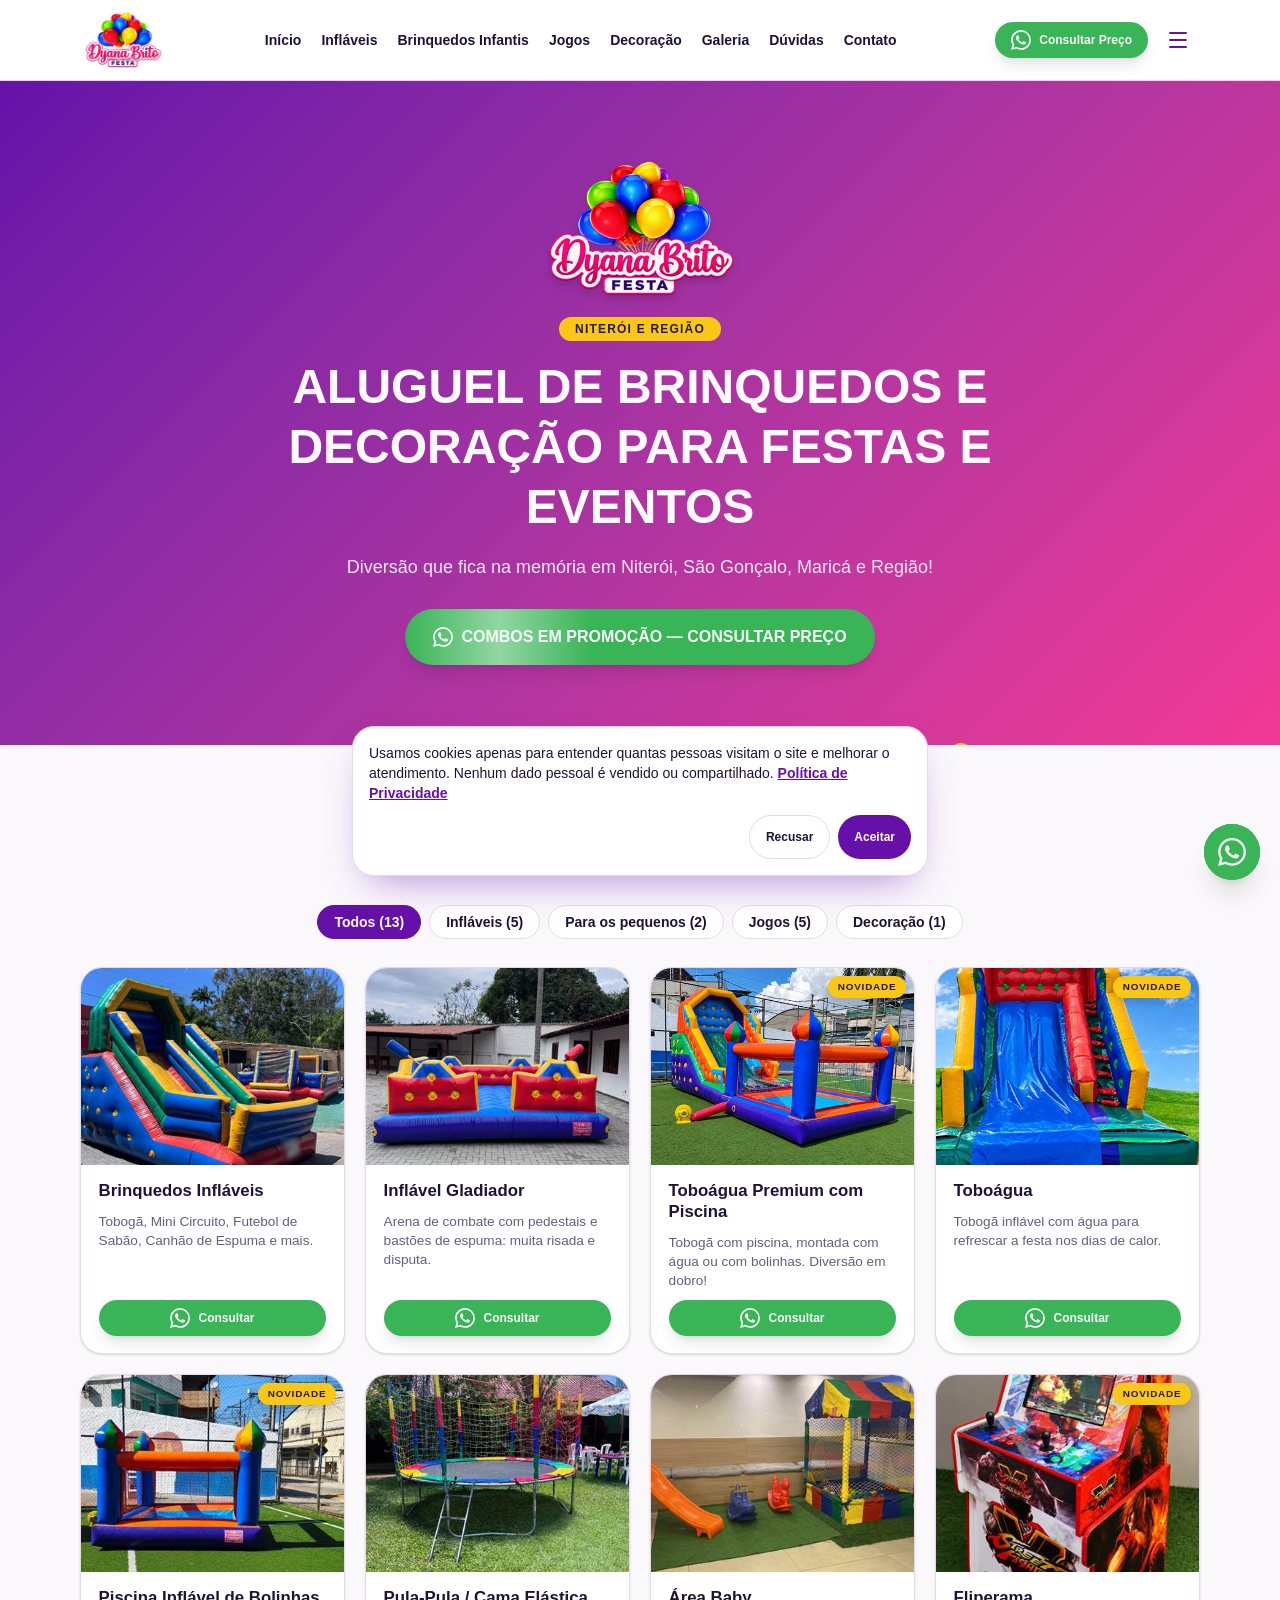
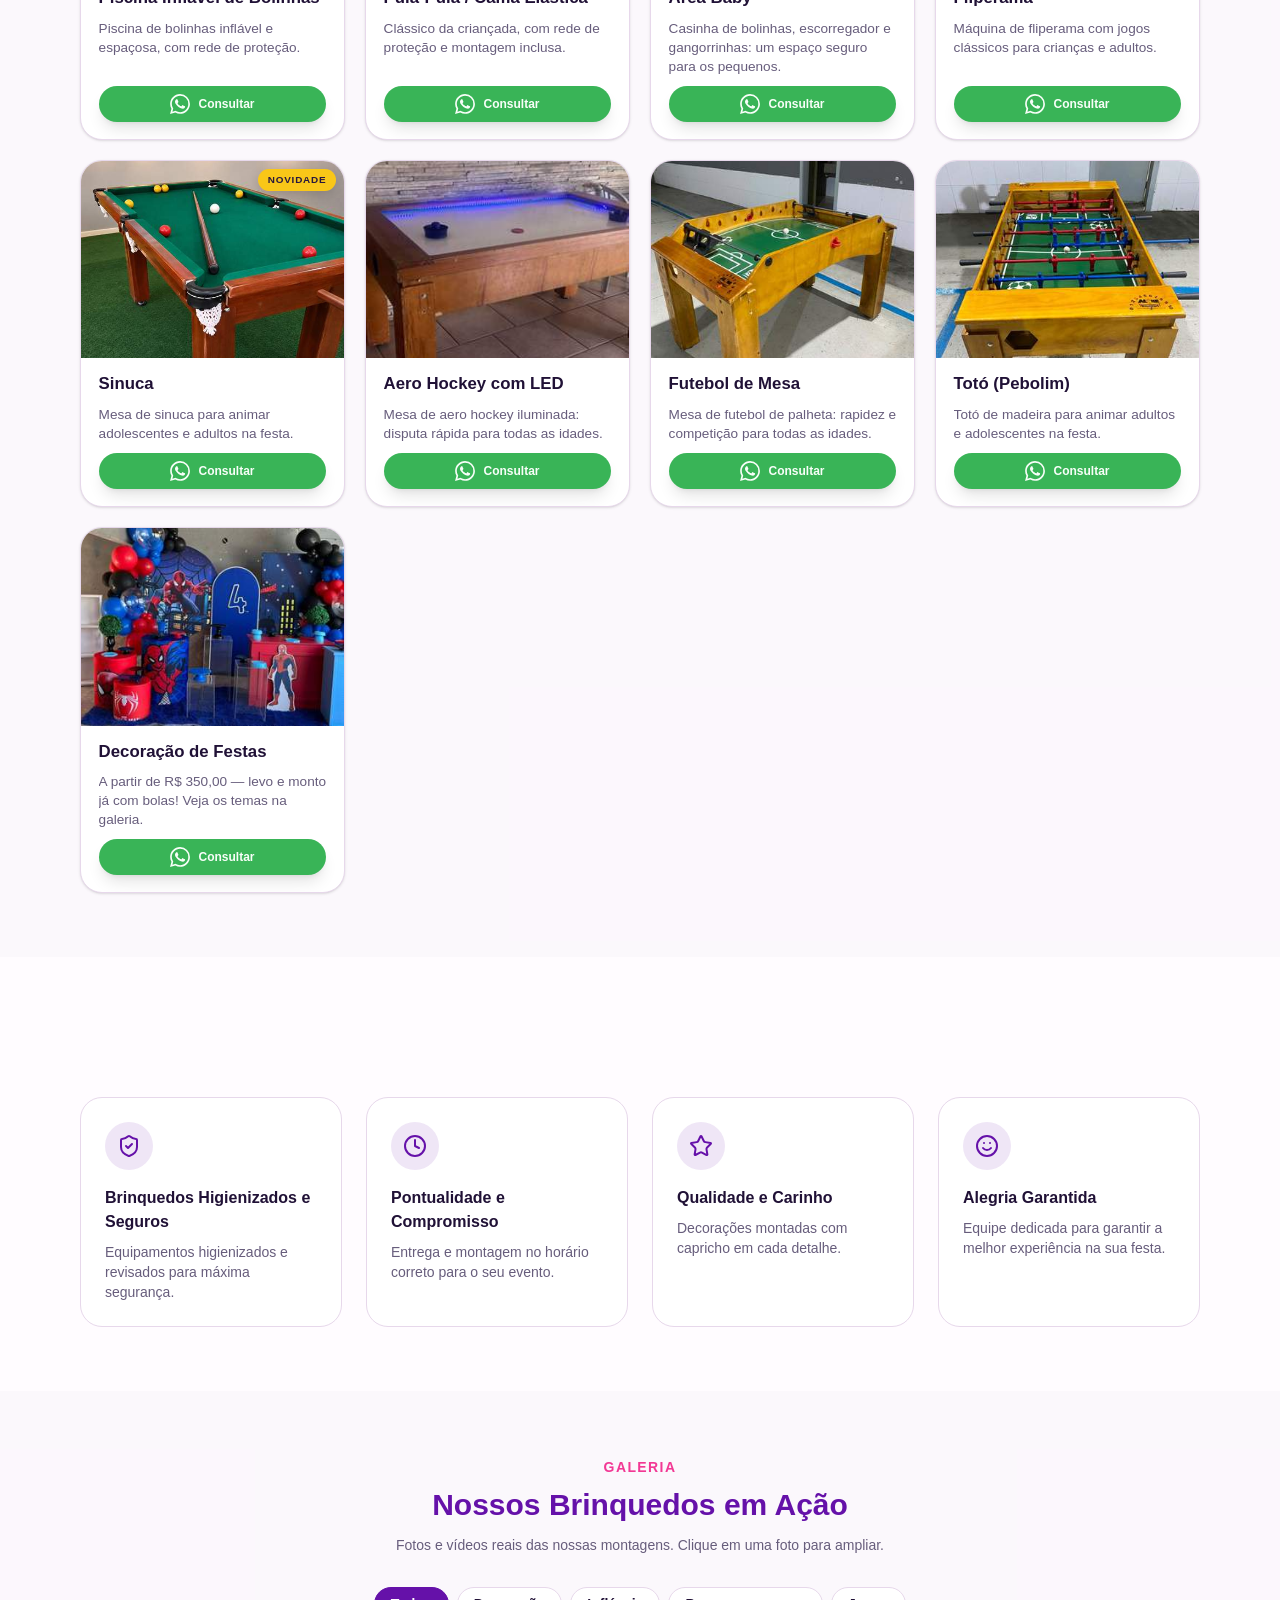
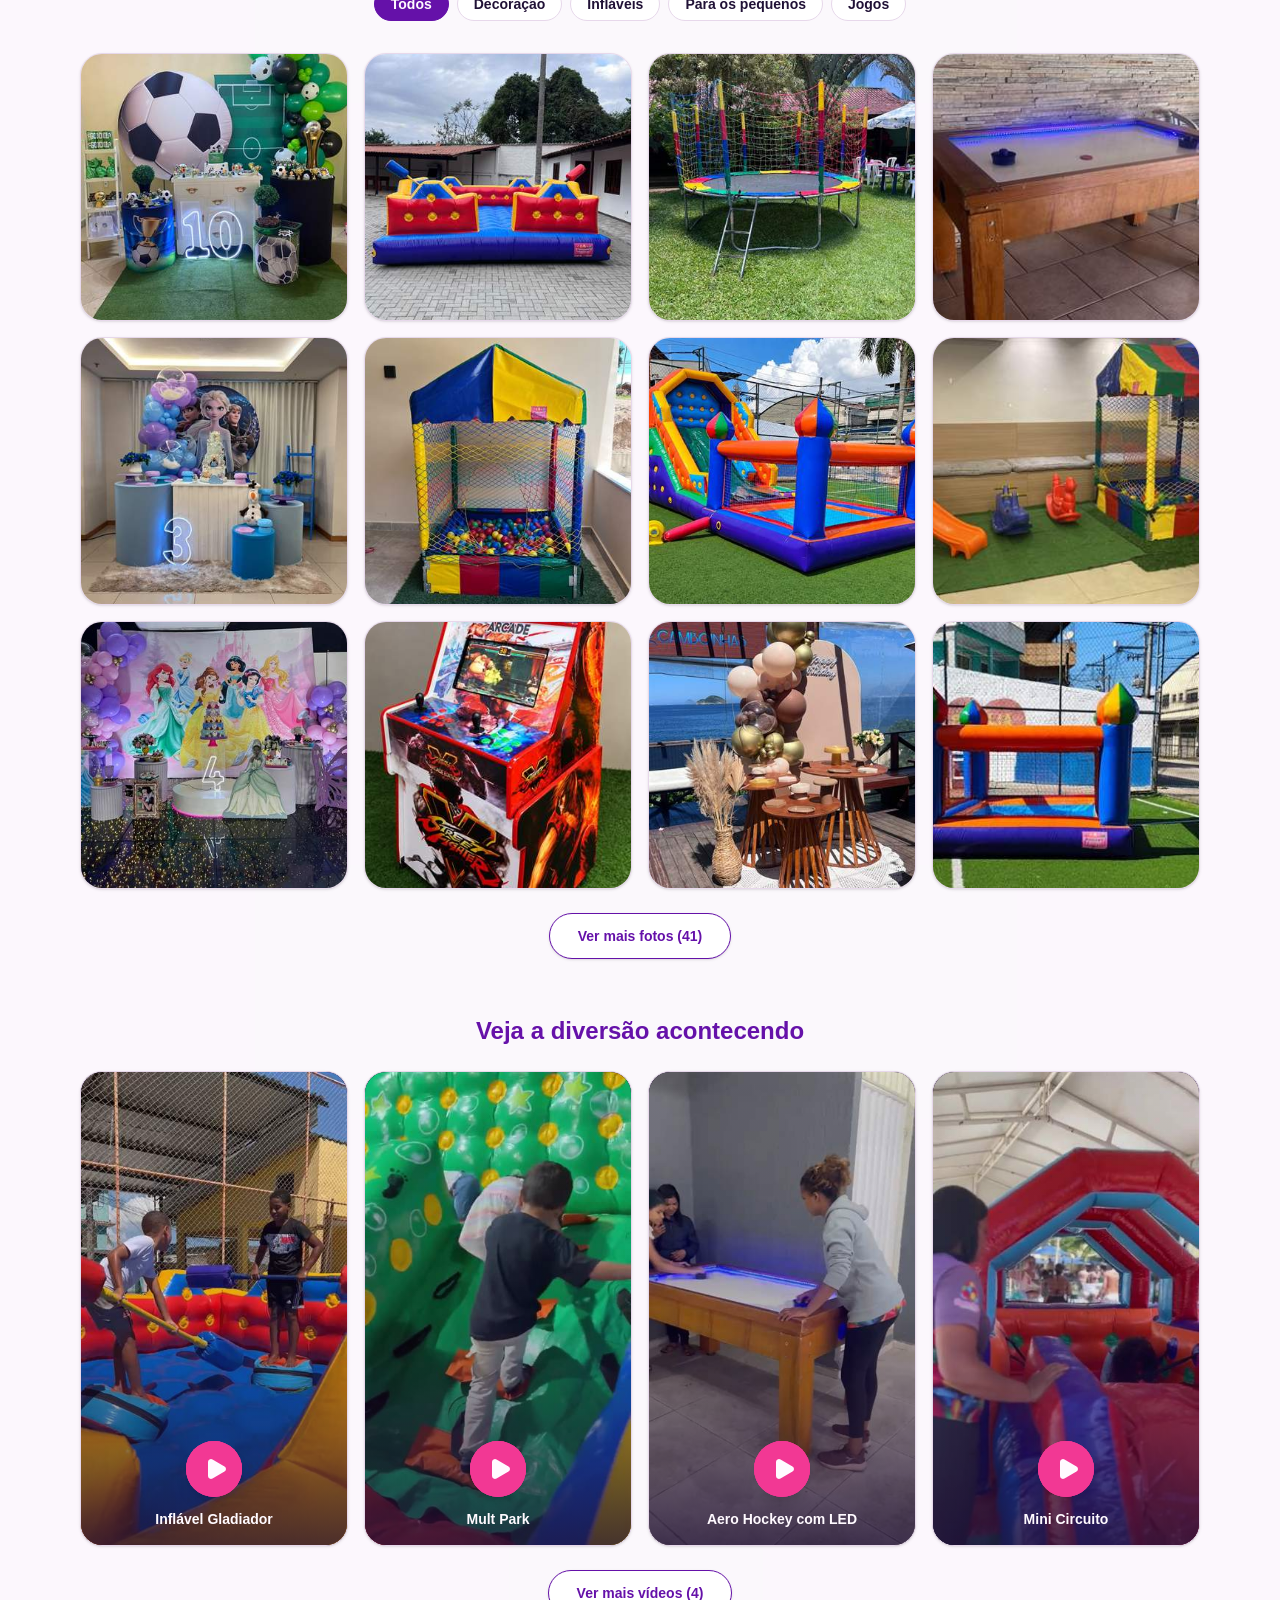
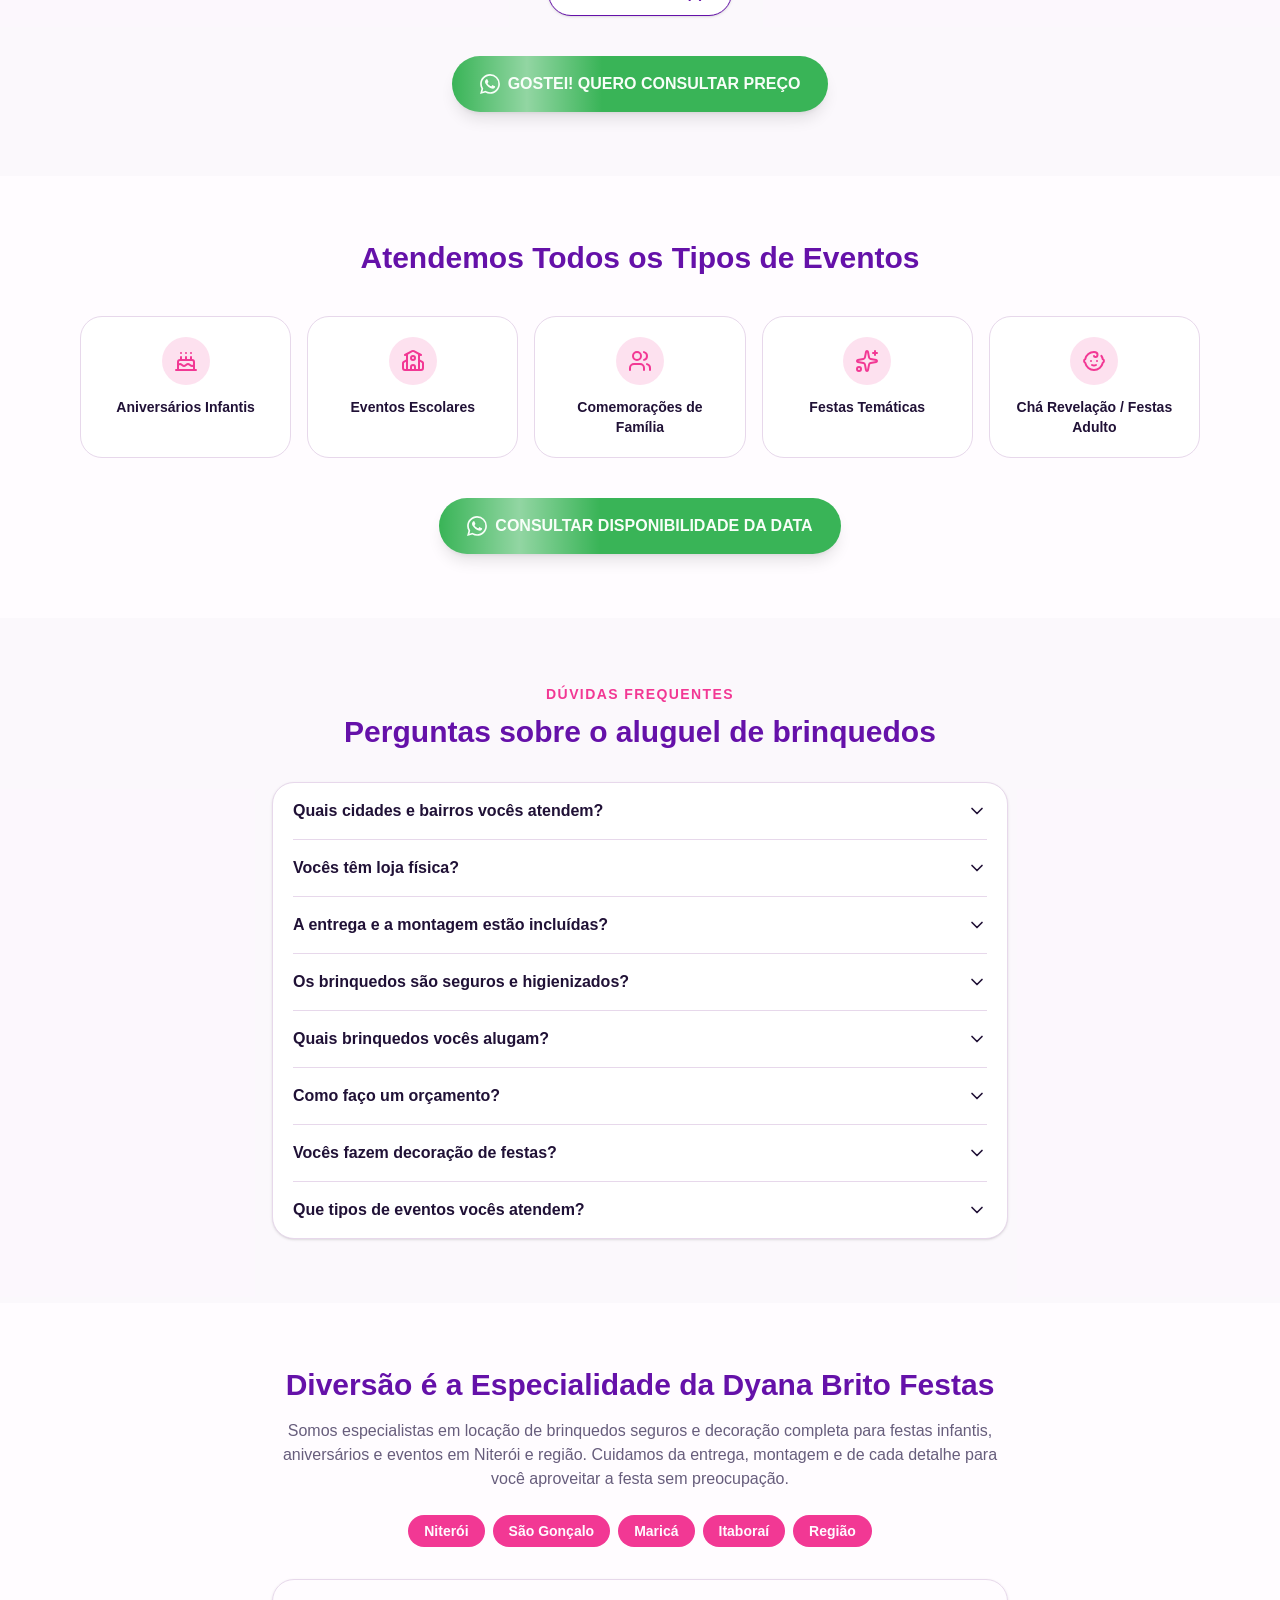
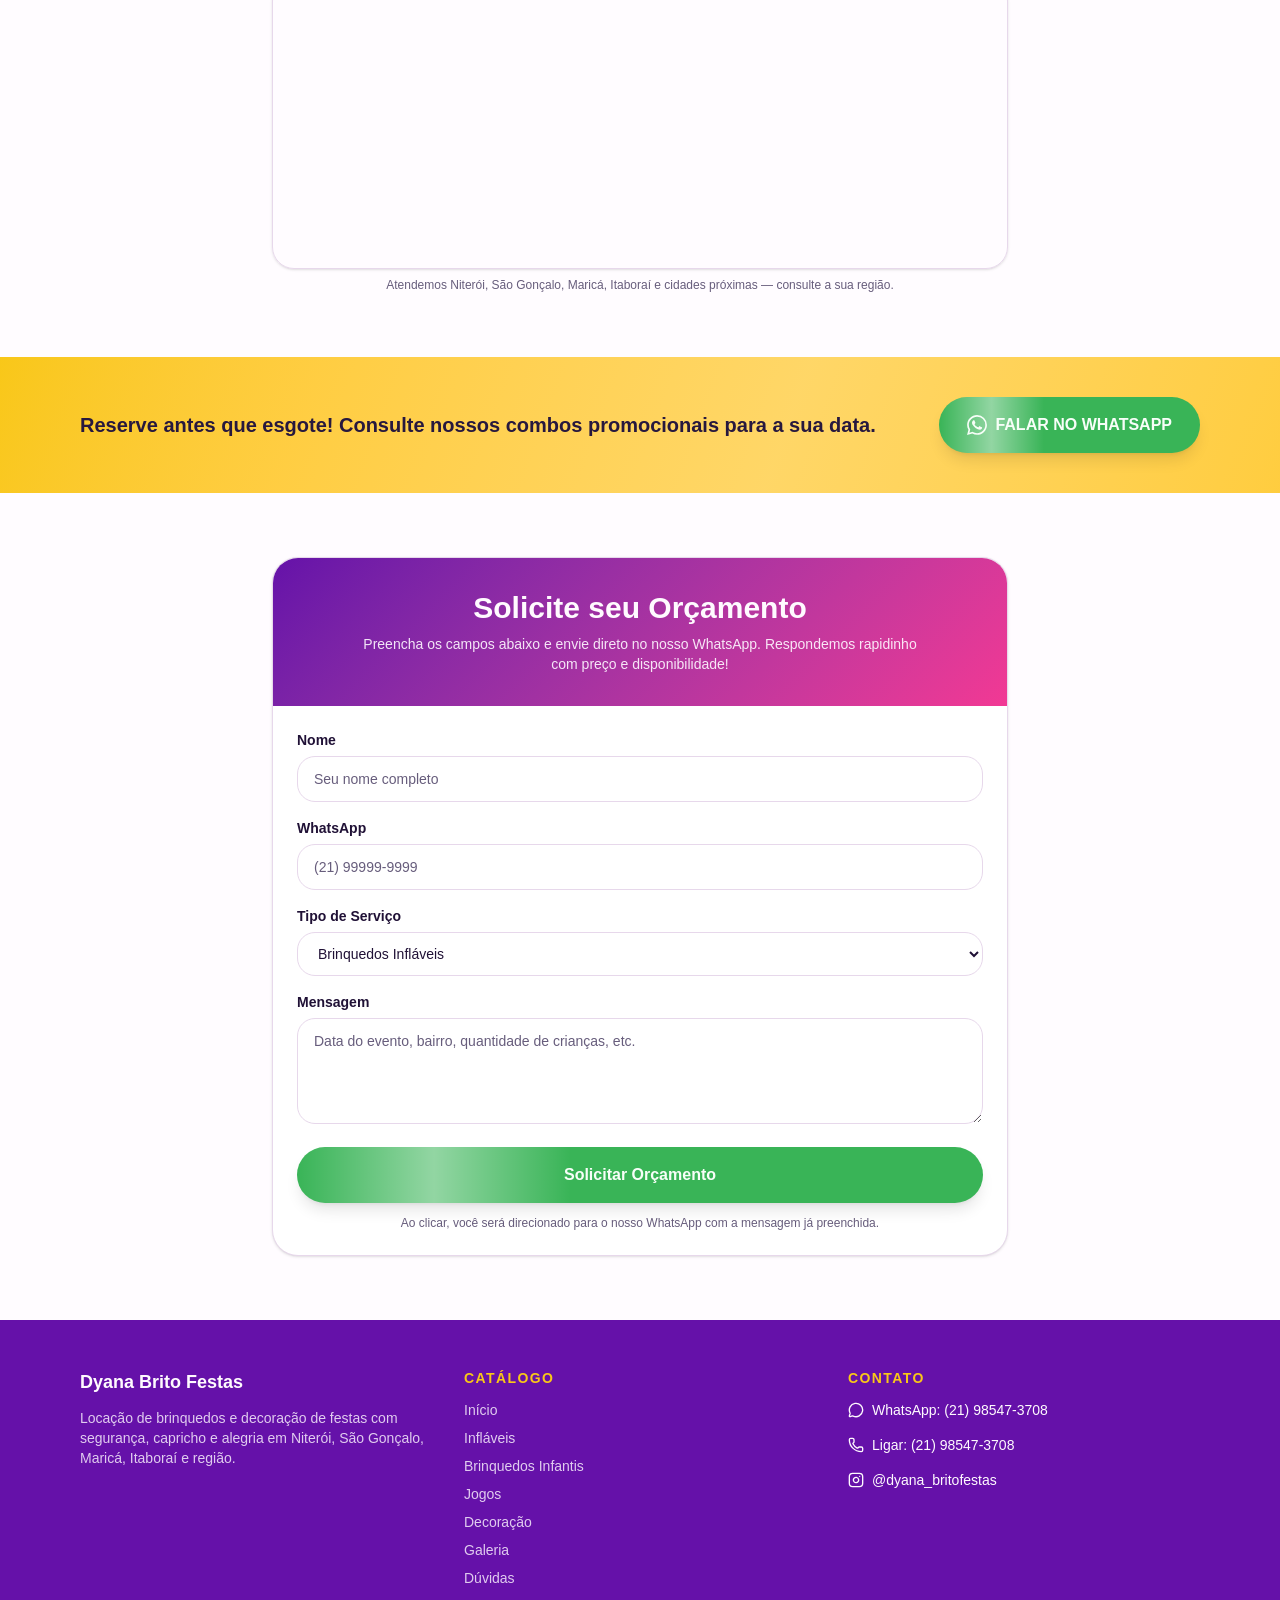
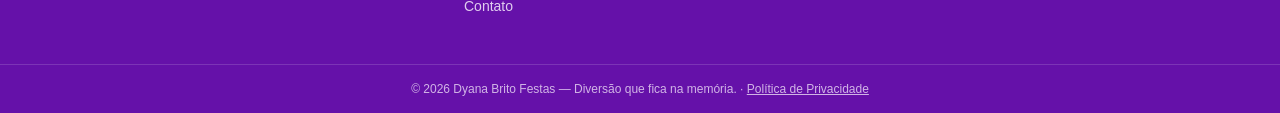
==== commit 03bf2a71: "Dúvidas: atendimento a domicílio, sem loja física (também no JSON-LD) Co-Authored-By: Claude Opus 5." ====
--- a/index.html
+++ b/index.html
@@ -2,6 +2,8 @@
 <html lang="pt-BR">
 <head>
 <meta charset="utf-8">
+<meta http-equiv="Content-Security-Policy" content="default-src 'self'; script-src 'self' 'unsafe-inline' https://www.googletagmanager.com https://*.googletagmanager.com; style-src 'self' 'unsafe-inline'; img-src 'self' data: https://www.googletagmanager.com https://*.googletagmanager.com https://*.google-analytics.com https://*.analytics.google.com; connect-src 'self' https://www.googletagmanager.com https://*.googletagmanager.com https://*.google-analytics.com https://*.analytics.google.com; frame-src https://www.google.com https://maps.google.com https://www.instagram.com; media-src 'self'; object-src 'none'; base-uri 'self'; form-action 'self'; upgrade-insecure-requests">
+<meta name="referrer" content="strict-origin-when-cross-origin">
 <meta name="viewport" content="width=device-width, initial-scale=1">
 <title>Dyana Brito Festas | Aluguel de Infláveis, Brinquedos e Decoração em Niterói</title>
 <meta name="description" content="Aluguel de infláveis, cama elástica, jogos e decoração de festas em Niterói, São Gonçalo, Maricá e Itaboraí. Peça seu orçamento pelo WhatsApp!">
@@ -36,13 +38,13 @@
 gtag('consent','default',{ad_storage:'denied',ad_user_data:'denied',ad_personalization:'denied',analytics_storage:c==='aceito'?'granted':'denied'});})();
 gtag('js',new Date());if(window.GA_ID)gtag('config',window.GA_ID,{anonymize_ip:true});
 </script>
-<script type="application/ld+json">{"@context":"https://schema.org","@id":"https://dyanabritofesta.com.br/#empresa","@type":"LocalBusiness","address":{"@type":"PostalAddress","addressCountry":"BR","addressLocality":"Niterói","addressRegion":"RJ"},"areaServed":[{"@type":"City","name":"Niterói"},{"@type":"City","name":"São Gonçalo"},{"@type":"City","name":"Maricá"},{"@type":"City","name":"Itaboraí"}],"description":"Aluguel de infláveis, cama elástica, jogos e decoração de festas em Niterói, São Gonçalo, Maricá e Itaboraí. Peça seu orçamento pelo WhatsApp!","hasOfferCatalog":{"@type":"OfferCatalog","itemListElement":[{"@type":"Offer","itemOffered":{"@type":"Service","name":"Brinquedos infláveis (tobogã, mini circuito, mult park, futebol de sabão e canhão de espuma)"}},{"@type":"Offer","itemOffered":{"@type":"Service","name":"Inflável gladiador"}},{"@type":"Offer","itemOffered":{"@type":"Service","name":"Toboágua premium com piscina"}},{"@type":"Offer","itemOffered":{"@type":"Service","name":"Toboágua"}},{"@type":"Offer","itemOffered":{"@type":"Service","name":"Piscina inflável de bolinhas"}},{"@type":"Offer","itemOffered":{"@type":"Service","name":"Pula-pula / cama elástica"}},{"@type":"Offer","itemOffered":{"@type":"Service","name":"Área baby com casinha de bolinhas"}},{"@type":"Offer","itemOffered":{"@type":"Service","name":"Fliperama"}},{"@type":"Offer","itemOffered":{"@type":"Service","name":"Sinuca"}},{"@type":"Offer","itemOffered":{"@type":"Service","name":"Aero hockey com LED"}},{"@type":"Offer","itemOffered":{"@type":"Service","name":"Futebol de mesa"}},{"@type":"Offer","itemOffered":{"@type":"Service","name":"Totó (pebolim)"}},{"@type":"Offer","itemOffered":{"@type":"Service","name":"Decoração de festas"}}],"name":"Aluguel de brinquedos e decoração de festas"},"image":"https://dyanabritofesta.com.br/og-image.jpg","logo":"https://dyanabritofesta.com.br/img/logo-320.png","name":"Dyana Brito Festas","priceRange":"$$","sameAs":["https://instagram.com/dyana_britofestas"],"telephone":"+55 21 98547-3708","url":"https://dyanabritofesta.com.br/"}</script>
-<script type="application/ld+json">{"@context":"https://schema.org","@type":"FAQPage","mainEntity":[{"@type":"Question","acceptedAnswer":{"@type":"Answer","text":"Atendemos toda Niterói (Icaraí, Centro, Santa Rosa, Fonseca, Pendotiba, Região Oceânica, Piratininga e Itaipu), São Gonçalo (Alcântara, Centro, Mutondo e região), Maricá, Itaboraí e cidades próximas. Fale com a gente no WhatsApp para confirmar a sua região."},"name":"Quais cidades e bairros vocês atendem?"},{"@type":"Question","acceptedAnswer":{"@type":"Answer","text":"Sim. Cuidamos da entrega, da montagem e da desmontagem dos brinquedos para você aproveitar a festa sem preocupação."},"name":"A entrega e a montagem estão incluídas?"},{"@type":"Question","acceptedAnswer":{"@type":"Answer","text":"Sim. Todos os equipamentos são higienizados e revisados antes de cada evento, e a cama elástica tem rede de proteção."},"name":"Os brinquedos são seguros e higienizados?"},{"@type":"Question","acceptedAnswer":{"@type":"Answer","text":"Infláveis (tobogã, toboágua, inflável gladiador, mini circuito, mult park, piscina de bolinhas, futebol de sabão e canhão de espuma), cama elástica, área baby com casinha de bolinhas e jogos como fliperama, sinuca, aero hockey, futebol de mesa e totó."},"name":"Quais brinquedos vocês alugam?"},{"@type":"Question","acceptedAnswer":{"@type":"Answer","text":"É só chamar no WhatsApp (21) 98547-3708 ou preencher o formulário de orçamento aqui no site. Respondemos com preços e disponibilidade para a sua data."},"name":"Como faço um orçamento?"},{"@type":"Question","acceptedAnswer":{"@type":"Answer","text":"Fazemos! A decoração começa a partir de R$ 350,00, levada e montada já com os balões. Temos temas infantis, chá de bebê, aniversários adultos e muito mais."},"name":"Vocês fazem decoração de festas?"},{"@type":"Question","acceptedAnswer":{"@type":"Answer","text":"Aniversários infantis, eventos escolares, comemorações de família, festas temáticas, chá revelação e festas para adultos e empresas."},"name":"Que tipos de eventos vocês atendem?"}]}</script>
+<script type="application/ld+json">{"@context":"https://schema.org","@id":"https://dyanabritofesta.com.br/#empresa","@type":"LocalBusiness","address":{"@type":"PostalAddress","addressCountry":"BR","addressLocality":"Niterói","addressRegion":"RJ"},"areaServed":[{"@type":"City","name":"Niterói"},{"@type":"City","name":"São Gonçalo"},{"@type":"City","name":"Maricá"},{"@type":"City","name":"Itaboraí"}],"description":"Aluguel de infláveis, cama elástica, jogos e decoração de festas em Niterói, São Gonçalo, Maricá e Itaboraí. Peça seu orçamento pelo WhatsApp! Atendimento a domicílio, sem loja física.","hasOfferCatalog":{"@type":"OfferCatalog","itemListElement":[{"@type":"Offer","itemOffered":{"@type":"Service","name":"Brinquedos infláveis (tobogã, mini circuito, mult park, futebol de sabão e canhão de espuma)"}},{"@type":"Offer","itemOffered":{"@type":"Service","name":"Inflável gladiador"}},{"@type":"Offer","itemOffered":{"@type":"Service","name":"Toboágua premium com piscina"}},{"@type":"Offer","itemOffered":{"@type":"Service","name":"Toboágua"}},{"@type":"Offer","itemOffered":{"@type":"Service","name":"Piscina inflável de bolinhas"}},{"@type":"Offer","itemOffered":{"@type":"Service","name":"Pula-pula / cama elástica"}},{"@type":"Offer","itemOffered":{"@type":"Service","name":"Área baby com casinha de bolinhas"}},{"@type":"Offer","itemOffered":{"@type":"Service","name":"Fliperama"}},{"@type":"Offer","itemOffered":{"@type":"Service","name":"Sinuca"}},{"@type":"Offer","itemOffered":{"@type":"Service","name":"Aero hockey com LED"}},{"@type":"Offer","itemOffered":{"@type":"Service","name":"Futebol de mesa"}},{"@type":"Offer","itemOffered":{"@type":"Service","name":"Totó (pebolim)"}},{"@type":"Offer","itemOffered":{"@type":"Service","name":"Decoração de festas"}}],"name":"Aluguel de brinquedos e decoração de festas"},"image":"https://dyanabritofesta.com.br/og-image.jpg","logo":"https://dyanabritofesta.com.br/img/logo-320.png","name":"Dyana Brito Festas","priceRange":"$$","sameAs":["https://instagram.com/dyana_britofestas"],"telephone":"+55 21 98547-3708","url":"https://dyanabritofesta.com.br/"}</script>
+<script type="application/ld+json">{"@context":"https://schema.org","@type":"FAQPage","mainEntity":[{"@type":"Question","acceptedAnswer":{"@type":"Answer","text":"Atendemos toda Niterói (Icaraí, Centro, Santa Rosa, Fonseca, Pendotiba, Região Oceânica, Piratininga e Itaipu), São Gonçalo (Alcântara, Centro, Mutondo e região), Maricá, Itaboraí e cidades próximas. Fale com a gente no WhatsApp para confirmar a sua região."},"name":"Quais cidades e bairros vocês atendem?"},{"@type":"Question","acceptedAnswer":{"@type":"Answer","text":"Não. O atendimento é a domicílio: levamos, montamos e desmontamos os brinquedos e a decoração no local da sua festa, em Niterói, São Gonçalo, Maricá, Itaboraí e região. Os pedidos e orçamentos são feitos pelo WhatsApp (21) 98547-3708."},"name":"Vocês têm loja física?"},{"@type":"Question","acceptedAnswer":{"@type":"Answer","text":"Sim. Cuidamos da entrega, da montagem e da desmontagem dos brinquedos para você aproveitar a festa sem preocupação."},"name":"A entrega e a montagem estão incluídas?"},{"@type":"Question","acceptedAnswer":{"@type":"Answer","text":"Sim. Todos os equipamentos são higienizados e revisados antes de cada evento, e a cama elástica tem rede de proteção."},"name":"Os brinquedos são seguros e higienizados?"},{"@type":"Question","acceptedAnswer":{"@type":"Answer","text":"Infláveis (tobogã, toboágua, inflável gladiador, mini circuito, mult park, piscina de bolinhas, futebol de sabão e canhão de espuma), cama elástica, área baby com casinha de bolinhas e jogos como fliperama, sinuca, aero hockey, futebol de mesa e totó."},"name":"Quais brinquedos vocês alugam?"},{"@type":"Question","acceptedAnswer":{"@type":"Answer","text":"É só chamar no WhatsApp (21) 98547-3708 ou preencher o formulário de orçamento aqui no site. Respondemos com preços e disponibilidade para a sua data."},"name":"Como faço um orçamento?"},{"@type":"Question","acceptedAnswer":{"@type":"Answer","text":"Fazemos! A decoração começa a partir de R$ 350,00, levada e montada já com os balões. Temos temas infantis, chá de bebê, aniversários adultos e muito mais."},"name":"Vocês fazem decoração de festas?"},{"@type":"Question","acceptedAnswer":{"@type":"Answer","text":"Aniversários infantis, eventos escolares, comemorações de família, festas temáticas, chá revelação e festas para adultos e empresas."},"name":"Que tipos de eventos vocês atendem?"}]}</script>
 </head>
 <body class="bg-background">
 <a href="#catalogo" class="dy-skip">Pular para o catálogo</a>
 <div class="min-h-screen bg-background">
-<header class="sticky top-0 z-40 border-b border-border bg-card/95 backdrop-blur transition-shadow duration-300"><div class="mx-auto flex max-w-6xl items-center justify-between gap-4 px-4 py-3"><a href="#inicio" class="shrink-0"><img alt="Dyana Brito Festas" width="180" height="117" class="h-12 w-auto transition-transform duration-300 hover:scale-105 sm:h-14" src="/img/logo-180.png"></a><nav class="hidden items-center gap-5 xl:flex" aria-label="Navegação principal"><a href="#inicio" class="relative whitespace-nowrap text-sm font-semibold text-foreground transition-colors after:absolute after:-bottom-1 after:left-0 after:h-0.5 after:w-full after:origin-left after:scale-x-0 after:rounded-full after:bg-secondary after:transition-transform after:duration-300 hover:text-secondary hover:after:scale-x-100">Início</a><a href="#catalogo-inflaveis" class="relative whitespace-nowrap text-sm font-semibold text-foreground transition-colors after:absolute after:-bottom-1 after:left-0 after:h-0.5 after:w-full after:origin-left after:scale-x-0 after:rounded-full after:bg-secondary after:transition-transform after:duration-300 hover:text-secondary hover:after:scale-x-100">Infláveis</a><a href="#catalogo-infantil" class="relative whitespace-nowrap text-sm font-semibold text-foreground transition-colors after:absolute after:-bottom-1 after:left-0 after:h-0.5 after:w-full after:origin-left after:scale-x-0 after:rounded-full after:bg-secondary after:transition-transform after:duration-300 hover:text-secondary hover:after:scale-x-100">Brinquedos Infantis</a><a href="#catalogo-jogos" class="relative whitespace-nowrap text-sm font-semibold text-foreground transition-colors after:absolute after:-bottom-1 after:left-0 after:h-0.5 after:w-full after:origin-left after:scale-x-0 after:rounded-full after:bg-secondary after:transition-transform after:duration-300 hover:text-secondary hover:after:scale-x-100">Jogos</a><a href="#catalogo-decoracao" class="relative whitespace-nowrap text-sm font-semibold text-foreground transition-colors after:absolute after:-bottom-1 after:left-0 after:h-0.5 after:w-full after:origin-left after:scale-x-0 after:rounded-full after:bg-secondary after:transition-transform after:duration-300 hover:text-secondary hover:after:scale-x-100">Decoração</a><a href="#galeria" class="relative whitespace-nowrap text-sm font-semibold text-foreground transition-colors after:absolute after:-bottom-1 after:left-0 after:h-0.5 after:w-full after:origin-left after:scale-x-0 after:rounded-full after:bg-secondary after:transition-transform after:duration-300 hover:text-secondary hover:after:scale-x-100">Galeria</a><a href="#duvidas" class="relative whitespace-nowrap text-sm font-semibold text-foreground transition-colors after:absolute after:-bottom-1 after:left-0 after:h-0.5 after:w-full after:origin-left after:scale-x-0 after:rounded-full after:bg-secondary after:transition-transform after:duration-300 hover:text-secondary hover:after:scale-x-100">Dúvidas</a><a href="#contato" class="relative whitespace-nowrap text-sm font-semibold text-foreground transition-colors after:absolute after:-bottom-1 after:left-0 after:h-0.5 after:w-full after:origin-left after:scale-x-0 after:rounded-full after:bg-secondary after:transition-transform after:duration-300 hover:text-secondary hover:after:scale-x-100">Contato</a></nav><div class="flex items-center gap-2"><a href="https://wa.me/5521985473708?text=Ol%C3%A1!%20Vim%20pelo%20site%20da%20Dyana%20Brito%20Festas%20e%20gostaria%20de%20consultar%20pre%C3%A7os%20e%20disponibilidade." target="_blank" rel="noopener noreferrer" class="items-center justify-center gap-2 rounded-full bg-whatsapp font-bold text-whatsapp-foreground shadow-lg transition-transform hover:scale-[1.03] focus-visible:outline-none focus-visible:ring-2 focus-visible:ring-ring focus-visible:ring-offset-2 px-4 py-2 text-xs hidden sm:inline-flex"><svg viewBox="0 0 24 24" fill="currentColor" aria-hidden="true" class="size-5 shrink-0"><path d="M17.472 14.382c-.297-.149-1.758-.867-2.03-.967-.273-.099-.471-.148-.67.15-.197.297-.767.966-.94 1.164-.173.198-.347.223-.644.075-.297-.15-1.255-.463-2.39-1.475-.883-.788-1.48-1.761-1.653-2.059-.173-.297-.018-.458.13-.606.134-.133.298-.347.446-.52.149-.174.198-.298.298-.497.099-.198.05-.371-.025-.52-.075-.149-.669-1.612-.916-2.207-.242-.579-.487-.5-.669-.51l-.57-.01c-.198 0-.52.074-.792.372-.272.297-1.04 1.016-1.04 2.479 0 1.462 1.065 2.875 1.213 3.074.149.198 2.096 3.2 5.077 4.487.709.306 1.262.489 1.694.625.712.227 1.36.195 1.872.118.571-.085 1.758-.719 2.006-1.413.248-.694.248-1.289.173-1.413-.074-.124-.272-.198-.57-.347m-5.421 7.403h-.004a9.87 9.87 0 01-5.031-1.378l-.361-.214-3.741.982.998-3.648-.235-.374a9.86 9.86 0 01-1.51-5.26c.001-5.45 4.436-9.884 9.888-9.884a9.82 9.82 0 016.988 2.898 9.825 9.825 0 012.893 6.994c-.003 5.45-4.437 9.884-9.885 9.884m8.413-18.297A11.815 11.815 0 0012.05 0C5.495 0 .16 5.335.157 11.892c0 2.096.547 4.142 1.588 5.945L.057 24l6.305-1.654a11.882 11.882 0 005.683 1.448h.005c6.554 0 11.89-5.335 11.893-11.893A11.821 11.821 0 0020.464 3.488"></path></svg>Consultar Preço</a><button type="button" aria-label="Abrir menu" aria-expanded="false" aria-controls="menu-mobile" class="dy-btn-44 rounded-md p-2 text-primary xl:hidden"><svg xmlns="http://www.w3.org/2000/svg" width="24" height="24" viewBox="0 0 24 24" fill="none" stroke="currentColor" stroke-width="2" stroke-linecap="round" stroke-linejoin="round" class="lucide lucide-menu size-6" aria-hidden="true"><path d="M4 5h16"></path><path d="M4 12h16"></path><path d="M4 19h16"></path></svg></button></div></div><nav id="menu-mobile" class="border-t border-border bg-card px-4 xl:hidden hidden" aria-label="Navegação mobile"><ul class="flex flex-col py-2"><li><a href="#inicio" class="block py-2.5 text-sm font-semibold text-foreground">Início</a></li><li><a href="#catalogo-inflaveis" class="block py-2.5 text-sm font-semibold text-foreground">Infláveis</a></li><li><a href="#catalogo-infantil" class="block py-2.5 text-sm font-semibold text-foreground">Brinquedos Infantis</a></li><li><a href="#catalogo-jogos" class="block py-2.5 text-sm font-semibold text-foreground">Jogos</a></li><li><a href="#catalogo-decoracao" class="block py-2.5 text-sm font-semibold text-foreground">Decoração</a></li><li><a href="#galeria" class="block py-2.5 text-sm font-semibold text-foreground">Galeria</a></li><li><a href="#duvidas" class="block py-2.5 text-sm font-semibold text-foreground">Dúvidas</a></li><li><a href="#contato" class="block py-2.5 text-sm font-semibold text-foreground">Contato</a></li><li class="py-2"><a href="https://wa.me/5521985473708?text=Ol%C3%A1!%20Vim%20pelo%20site%20da%20Dyana%20Brito%20Festas%20e%20gostaria%20de%20consultar%20pre%C3%A7os%20e%20disponibilidade." target="_blank" rel="noopener noreferrer" class="inline-flex items-center justify-center gap-2 rounded-full bg-whatsapp font-bold text-whatsapp-foreground shadow-lg transition-transform hover:scale-[1.03] focus-visible:outline-none focus-visible:ring-2 focus-visible:ring-ring focus-visible:ring-offset-2 px-4 py-2 text-xs w-full"><svg viewBox="0 0 24 24" fill="currentColor" aria-hidden="true" class="size-5 shrink-0"><path d="M17.472 14.382c-.297-.149-1.758-.867-2.03-.967-.273-.099-.471-.148-.67.15-.197.297-.767.966-.94 1.164-.173.198-.347.223-.644.075-.297-.15-1.255-.463-2.39-1.475-.883-.788-1.48-1.761-1.653-2.059-.173-.297-.018-.458.13-.606.134-.133.298-.347.446-.52.149-.174.198-.298.298-.497.099-.198.05-.371-.025-.52-.075-.149-.669-1.612-.916-2.207-.242-.579-.487-.5-.669-.51l-.57-.01c-.198 0-.52.074-.792.372-.272.297-1.04 1.016-1.04 2.479 0 1.462 1.065 2.875 1.213 3.074.149.198 2.096 3.2 5.077 4.487.709.306 1.262.489 1.694.625.712.227 1.36.195 1.872.118.571-.085 1.758-.719 2.006-1.413.248-.694.248-1.289.173-1.413-.074-.124-.272-.198-.57-.347m-5.421 7.403h-.004a9.87 9.87 0 01-5.031-1.378l-.361-.214-3.741.982.998-3.648-.235-.374a9.86 9.86 0 01-1.51-5.26c.001-5.45 4.436-9.884 9.888-9.884a9.82 9.82 0 016.988 2.898 9.825 9.825 0 012.893 6.994c-.003 5.45-4.437 9.884-9.885 9.884m8.413-18.297A11.815 11.815 0 0012.05 0C5.495 0 .16 5.335.157 11.892c0 2.096.547 4.142 1.588 5.945L.057 24l6.305-1.654a11.882 11.882 0 005.683 1.448h.005c6.554 0 11.89-5.335 11.893-11.893A11.821 11.821 0 0020.464 3.488"></path></svg>Consultar Preço no WhatsApp</a></li></ul></nav></header><main><section id="inicio" class="relative overflow-hidden text-primary-foreground" style="background-image:var(--gradient-brand)"><div class="pointer-events-none absolute inset-0" aria-hidden="true"><span class="confetti" aria-hidden="true" style="left:4%;--confetti-duration:14s;--confetti-delay:0s;--confetti-opacity:0.55;--confetti-spin:20deg"><svg width="26" height="39" viewBox="0 0 20 30"><ellipse cx="10" cy="10" rx="9" ry="10" fill="var(--color-accent)"></ellipse><path d="M10 20 L8 23 L12 23 Z" fill="var(--color-accent)"></path><path d="M10 23 Q12 26 9 30" stroke="#ffffff" stroke-opacity="0.6" fill="none"></path></svg></span><span class="confetti" aria-hidden="true" style="left:12%;--confetti-duration:11s;--confetti-delay:3s;--confetti-opacity:0.75;--confetti-spin:540deg;width:10px;height:10px;background:rgb(255, 255, 255);border-radius:9999px"></span><span class="confetti" aria-hidden="true" style="left:20%;--confetti-duration:13s;--confetti-delay:6s;--confetti-opacity:0.75;--confetti-spin:540deg;width:12px;height:12px;background:var(--color-accent);border-radius:2px"></span><span class="confetti" aria-hidden="true" style="left:30%;--confetti-duration:10s;--confetti-delay:1.5s;--confetti-opacity:0.75;--confetti-spin:540deg;width:8px;height:8px;background:rgb(255, 255, 255);border-radius:9999px"></span><span class="confetti" aria-hidden="true" style="left:42%;--confetti-duration:16s;--confetti-delay:8s;--confetti-opacity:0.55;--confetti-spin:20deg"><svg width="22" height="33" viewBox="0 0 20 30"><ellipse cx="10" cy="10" rx="9" ry="10" fill="oklch(0.8 0.15 356)"></ellipse><path d="M10 20 L8 23 L12 23 Z" fill="oklch(0.8 0.15 356)"></path><path d="M10 23 Q12 26 9 30" stroke="#ffffff" stroke-opacity="0.6" fill="none"></path></svg></span><span class="confetti" aria-hidden="true" style="left:55%;--confetti-duration:12s;--confetti-delay:4s;--confetti-opacity:0.75;--confetti-spin:540deg;width:10px;height:10px;background:var(--color-accent);border-radius:2px"></span><span class="confetti" aria-hidden="true" style="left:65%;--confetti-duration:9s;--confetti-delay:0.5s;--confetti-opacity:0.75;--confetti-spin:540deg;width:8px;height:8px;background:rgb(255, 255, 255);border-radius:9999px"></span><span class="confetti" aria-hidden="true" style="left:74%;--confetti-duration:15s;--confetti-delay:5s;--confetti-opacity:0.55;--confetti-spin:20deg"><svg width="28" height="42" viewBox="0 0 20 30"><ellipse cx="10" cy="10" rx="9" ry="10" fill="var(--color-accent)"></ellipse><path d="M10 20 L8 23 L12 23 Z" fill="var(--color-accent)"></path><path d="M10 23 Q12 26 9 30" stroke="#ffffff" stroke-opacity="0.6" fill="none"></path></svg></span><span class="confetti" aria-hidden="true" style="left:83%;--confetti-duration:11s;--confetti-delay:2s;--confetti-opacity:0.75;--confetti-spin:540deg;width:12px;height:12px;background:oklch(0.8 0.15 356);border-radius:2px"></span><span class="confetti" aria-hidden="true" style="left:92%;--confetti-duration:13s;--confetti-delay:7s;--confetti-opacity:0.75;--confetti-spin:540deg;width:10px;height:10px;background:rgb(255, 255, 255);border-radius:9999px"></span><span class="confetti" aria-hidden="true" style="left:96%;--confetti-duration:17s;--confetti-delay:10s;--confetti-opacity:0.55;--confetti-spin:20deg"><svg width="20" height="30" viewBox="0 0 20 30"><ellipse cx="10" cy="10" rx="9" ry="10" fill="oklch(0.8 0.15 356)"></ellipse><path d="M10 20 L8 23 L12 23 Z" fill="oklch(0.8 0.15 356)"></path><path d="M10 23 Q12 26 9 30" stroke="#ffffff" stroke-opacity="0.6" fill="none"></path></svg></span></div><div class="relative mx-auto max-w-3xl px-4 py-14 text-center md:py-20"><div><img alt="Dyana Brito Festas" width="320" height="208" fetchpriority="high" class="float-soft mx-auto w-auto drop-shadow-lg" style="height:clamp(6.5rem, 22vw, 8.5rem)" src="/img/logo-320.png"></div><span class="mt-5 inline-block rounded-full bg-accent px-4 py-1 text-xs font-bold uppercase tracking-widest text-accent-foreground">Niterói e Região</span><h1 class="mt-4 text-3xl font-extrabold leading-tight sm:text-4xl lg:text-5xl">ALUGUEL DE BRINQUEDOS E DECORAÇÃO PARA FESTAS E EVENTOS</h1><p class="mt-4 text-base text-primary-foreground/90 sm:text-lg">Diversão que fica na memória em Niterói, São Gonçalo, Maricá e Região!</p><div class="mt-7 flex justify-center"><a href="https://wa.me/5521985473708?text=Ol%C3%A1!%20Vim%20pelo%20site%20da%20Dyana%20Brito%20Festas%20e%20gostaria%20de%20consultar%20pre%C3%A7os%20e%20disponibilidade%20dos%20combos%20em%20promo%C3%A7%C3%A3o." target="_blank" rel="noopener noreferrer" class="inline-flex items-center justify-center gap-2 rounded-full bg-whatsapp font-bold text-whatsapp-foreground shadow-lg transition-transform hover:scale-[1.03] focus-visible:outline-none focus-visible:ring-2 focus-visible:ring-ring focus-visible:ring-offset-2 px-7 py-4 text-base btn-shine w-full sm:w-auto"><svg viewBox="0 0 24 24" fill="currentColor" aria-hidden="true" class="size-5 shrink-0"><path d="M17.472 14.382c-.297-.149-1.758-.867-2.03-.967-.273-.099-.471-.148-.67.15-.197.297-.767.966-.94 1.164-.173.198-.347.223-.644.075-.297-.15-1.255-.463-2.39-1.475-.883-.788-1.48-1.761-1.653-2.059-.173-.297-.018-.458.13-.606.134-.133.298-.347.446-.52.149-.174.198-.298.298-.497.099-.198.05-.371-.025-.52-.075-.149-.669-1.612-.916-2.207-.242-.579-.487-.5-.669-.51l-.57-.01c-.198 0-.52.074-.792.372-.272.297-1.04 1.016-1.04 2.479 0 1.462 1.065 2.875 1.213 3.074.149.198 2.096 3.2 5.077 4.487.709.306 1.262.489 1.694.625.712.227 1.36.195 1.872.118.571-.085 1.758-.719 2.006-1.413.248-.694.248-1.289.173-1.413-.074-.124-.272-.198-.57-.347m-5.421 7.403h-.004a9.87 9.87 0 01-5.031-1.378l-.361-.214-3.741.982.998-3.648-.235-.374a9.86 9.86 0 01-1.51-5.26c.001-5.45 4.436-9.884 9.888-9.884a9.82 9.82 0 016.988 2.898 9.825 9.825 0 012.893 6.994c-.003 5.45-4.437 9.884-9.885 9.884m8.413-18.297A11.815 11.815 0 0012.05 0C5.495 0 .16 5.335.157 11.892c0 2.096.547 4.142 1.588 5.945L.057 24l6.305-1.654a11.882 11.882 0 005.683 1.448h.005c6.554 0 11.89-5.335 11.893-11.893A11.821 11.821 0 0020.464 3.488"></path></svg>COMBOS EM PROMOÇÃO — CONSULTAR PREÇO</a></div></div></section><section id="catalogo" class="bg-muted/40 py-16"><div class="mx-auto max-w-6xl px-4"><div data-variant="up" class="reveal" style="--reveal-delay:0ms"><h2 class="text-center text-2xl font-extrabold text-primary sm:text-3xl">Nosso Catálogo de Locação</h2><p class="mx-auto mt-3 max-w-2xl text-center text-sm text-muted-foreground">Escolha a atração ideal para o seu evento e consulte preço e disponibilidade na hora.</p></div><div class="dy-tabs" role="tablist" aria-label="Filtrar catálogo"><button type="button" role="tab" data-id="todos" aria-selected="true" class="rounded-full border px-4 py-1.5 text-sm font-semibold transition-all duration-300 border-primary bg-primary text-primary-foreground shadow-[var(--shadow-festive)]">Todos (13)</button><button type="button" role="tab" data-id="inflaveis" aria-selected="false" class="rounded-full border px-4 py-1.5 text-sm font-semibold transition-all duration-300 border-border bg-card text-foreground hover:-translate-y-0.5 hover:border-secondary hover:text-secondary">Infláveis (5)</button><button type="button" role="tab" data-id="infantil" aria-selected="false" class="rounded-full border px-4 py-1.5 text-sm font-semibold transition-all duration-300 border-border bg-card text-foreground hover:-translate-y-0.5 hover:border-secondary hover:text-secondary">Para os pequenos (2)</button><button type="button" role="tab" data-id="jogos" aria-selected="false" class="rounded-full border px-4 py-1.5 text-sm font-semibold transition-all duration-300 border-border bg-card text-foreground hover:-translate-y-0.5 hover:border-secondary hover:text-secondary">Jogos (5)</button><button type="button" role="tab" data-id="decoracao" aria-selected="false" class="rounded-full border px-4 py-1.5 text-sm font-semibold transition-all duration-300 border-border bg-card text-foreground hover:-translate-y-0.5 hover:border-secondary hover:text-secondary">Decoração (1)</button></div><div class="dy-cat-grid"><div data-cat="inflaveis" data-variant="up" class="reveal h-full" style="--reveal-delay:0ms"><article class="group flex h-full flex-col overflow-hidden rounded-2xl border border-border bg-card shadow-sm transition-all duration-300 hover:-translate-y-2 hover:shadow-[var(--shadow-festive)]"><div class="relative overflow-hidden"><img alt="Tobogã inflável grande para eventos" width="480" height="360" loading="lazy" decoding="async" class="dy-cat-img" src="/img/toboga-2-480.jpg" srcset="/img/toboga-2-480.jpg 480w, /img/toboga-2-800.jpg 800w" sizes="(min-width:1024px) 270px, (min-width:768px) 32vw, 48vw"></div><div class="dy-cat-body"><h3 class="dy-cat-title">Brinquedos Infláveis</h3><p class="dy-cat-desc">Tobogã, Mini Circuito, Futebol de Sabão, Canhão de Espuma e mais.</p><a href="https://wa.me/5521985473708?text=Ol%C3%A1!%20Vim%20pelo%20site%20da%20Dyana%20Brito%20Festas%20e%20gostaria%20de%20consultar%20pre%C3%A7os%20e%20disponibilidade%20de%3A%20Brinquedos%20Infl%C3%A1veis." target="_blank" rel="noopener noreferrer" class="inline-flex items-center justify-center gap-2 rounded-full bg-whatsapp font-bold text-whatsapp-foreground shadow-lg transition-transform hover:scale-[1.03] focus-visible:outline-none focus-visible:ring-2 focus-visible:ring-ring focus-visible:ring-offset-2 px-4 py-2 text-xs w-full"><svg viewBox="0 0 24 24" fill="currentColor" aria-hidden="true" class="size-5 shrink-0"><path d="M17.472 14.382c-.297-.149-1.758-.867-2.03-.967-.273-.099-.471-.148-.67.15-.197.297-.767.966-.94 1.164-.173.198-.347.223-.644.075-.297-.15-1.255-.463-2.39-1.475-.883-.788-1.48-1.761-1.653-2.059-.173-.297-.018-.458.13-.606.134-.133.298-.347.446-.52.149-.174.198-.298.298-.497.099-.198.05-.371-.025-.52-.075-.149-.669-1.612-.916-2.207-.242-.579-.487-.5-.669-.51l-.57-.01c-.198 0-.52.074-.792.372-.272.297-1.04 1.016-1.04 2.479 0 1.462 1.065 2.875 1.213 3.074.149.198 2.096 3.2 5.077 4.487.709.306 1.262.489 1.694.625.712.227 1.36.195 1.872.118.571-.085 1.758-.719 2.006-1.413.248-.694.248-1.289.173-1.413-.074-.124-.272-.198-.57-.347m-5.421 7.403h-.004a9.87 9.87 0 01-5.031-1.378l-.361-.214-3.741.982.998-3.648-.235-.374a9.86 9.86 0 01-1.51-5.26c.001-5.45 4.436-9.884 9.888-9.884a9.82 9.82 0 016.988 2.898 9.825 9.825 0 012.893 6.994c-.003 5.45-4.437 9.884-9.885 9.884m8.413-18.297A11.815 11.815 0 0012.05 0C5.495 0 .16 5.335.157 11.892c0 2.096.547 4.142 1.588 5.945L.057 24l6.305-1.654a11.882 11.882 0 005.683 1.448h.005c6.554 0 11.89-5.335 11.893-11.893A11.821 11.821 0 0020.464 3.488"></path></svg>Consultar</a></div></article></div><div data-cat="inflaveis" data-variant="up" class="reveal h-full" style="--reveal-delay:90ms"><article class="group flex h-full flex-col overflow-hidden rounded-2xl border border-border bg-card shadow-sm transition-all duration-300 hover:-translate-y-2 hover:shadow-[var(--shadow-festive)]"><div class="relative overflow-hidden"><img alt="Inflável gladiador vermelho e azul montado ao ar livre" width="480" height="360" loading="lazy" decoding="async" class="dy-cat-img" src="/img/gladiador-1-480.jpg" srcset="/img/gladiador-1-480.jpg 480w, /img/gladiador-1-800.jpg 800w" sizes="(min-width:1024px) 270px, (min-width:768px) 32vw, 48vw"></div><div class="dy-cat-body"><h3 class="dy-cat-title">Inflável Gladiador</h3><p class="dy-cat-desc">Arena de combate com pedestais e bastões de espuma: muita risada e disputa.</p><a href="https://wa.me/5521985473708?text=Ol%C3%A1!%20Vim%20pelo%20site%20da%20Dyana%20Brito%20Festas%20e%20gostaria%20de%20consultar%20pre%C3%A7os%20e%20disponibilidade%20de%3A%20Infl%C3%A1vel%20Gladiador." target="_blank" rel="noopener noreferrer" class="inline-flex items-center justify-center gap-2 rounded-full bg-whatsapp font-bold text-whatsapp-foreground shadow-lg transition-transform hover:scale-[1.03] focus-visible:outline-none focus-visible:ring-2 focus-visible:ring-ring focus-visible:ring-offset-2 px-4 py-2 text-xs w-full"><svg viewBox="0 0 24 24" fill="currentColor" aria-hidden="true" class="size-5 shrink-0"><path d="M17.472 14.382c-.297-.149-1.758-.867-2.03-.967-.273-.099-.471-.148-.67.15-.197.297-.767.966-.94 1.164-.173.198-.347.223-.644.075-.297-.15-1.255-.463-2.39-1.475-.883-.788-1.48-1.761-1.653-2.059-.173-.297-.018-.458.13-.606.134-.133.298-.347.446-.52.149-.174.198-.298.298-.497.099-.198.05-.371-.025-.52-.075-.149-.669-1.612-.916-2.207-.242-.579-.487-.5-.669-.51l-.57-.01c-.198 0-.52.074-.792.372-.272.297-1.04 1.016-1.04 2.479 0 1.462 1.065 2.875 1.213 3.074.149.198 2.096 3.2 5.077 4.487.709.306 1.262.489 1.694.625.712.227 1.36.195 1.872.118.571-.085 1.758-.719 2.006-1.413.248-.694.248-1.289.173-1.413-.074-.124-.272-.198-.57-.347m-5.421 7.403h-.004a9.87 9.87 0 01-5.031-1.378l-.361-.214-3.741.982.998-3.648-.235-.374a9.86 9.86 0 01-1.51-5.26c.001-5.45 4.436-9.884 9.888-9.884a9.82 9.82 0 016.988 2.898 9.825 9.825 0 012.893 6.994c-.003 5.45-4.437 9.884-9.885 9.884m8.413-18.297A11.815 11.815 0 0012.05 0C5.495 0 .16 5.335.157 11.892c0 2.096.547 4.142 1.588 5.945L.057 24l6.305-1.654a11.882 11.882 0 005.683 1.448h.005c6.554 0 11.89-5.335 11.893-11.893A11.821 11.821 0 0020.464 3.488"></path></svg>Consultar</a></div></article></div><div data-cat="inflaveis" data-variant="up" class="reveal h-full" style="--reveal-delay:180ms"><article class="group flex h-full flex-col overflow-hidden rounded-2xl border border-border bg-card shadow-sm transition-all duration-300 hover:-translate-y-2 hover:shadow-[var(--shadow-festive)]"><div class="relative overflow-hidden"><img alt="Toboágua premium inflável com escorregador e piscina" width="480" height="360" loading="lazy" decoding="async" class="dy-cat-img" src="/img/toboagua-premium-480.jpg" srcset="/img/toboagua-premium-480.jpg 480w, /img/toboagua-premium-800.jpg 800w" sizes="(min-width:1024px) 270px, (min-width:768px) 32vw, 48vw"><span class="dy-badge">Novidade</span></div><div class="dy-cat-body"><h3 class="dy-cat-title">Toboágua Premium com Piscina</h3><p class="dy-cat-desc">Tobogã com piscina, montada com água ou com bolinhas. Diversão em dobro!</p><a href="https://wa.me/5521985473708?text=Ol%C3%A1!%20Vim%20pelo%20site%20da%20Dyana%20Brito%20Festas%20e%20gostaria%20de%20consultar%20pre%C3%A7os%20e%20disponibilidade%20de%3A%20Tobo%C3%A1gua%20Premium%20com%20Piscina." target="_blank" rel="noopener noreferrer" class="inline-flex items-center justify-center gap-2 rounded-full bg-whatsapp font-bold text-whatsapp-foreground shadow-lg transition-transform hover:scale-[1.03] focus-visible:outline-none focus-visible:ring-2 focus-visible:ring-ring focus-visible:ring-offset-2 px-4 py-2 text-xs w-full"><svg viewBox="0 0 24 24" fill="currentColor" aria-hidden="true" class="size-5 shrink-0"><path d="M17.472 14.382c-.297-.149-1.758-.867-2.03-.967-.273-.099-.471-.148-.67.15-.197.297-.767.966-.94 1.164-.173.198-.347.223-.644.075-.297-.15-1.255-.463-2.39-1.475-.883-.788-1.48-1.761-1.653-2.059-.173-.297-.018-.458.13-.606.134-.133.298-.347.446-.52.149-.174.198-.298.298-.497.099-.198.05-.371-.025-.52-.075-.149-.669-1.612-.916-2.207-.242-.579-.487-.5-.669-.51l-.57-.01c-.198 0-.52.074-.792.372-.272.297-1.04 1.016-1.04 2.479 0 1.462 1.065 2.875 1.213 3.074.149.198 2.096 3.2 5.077 4.487.709.306 1.262.489 1.694.625.712.227 1.36.195 1.872.118.571-.085 1.758-.719 2.006-1.413.248-.694.248-1.289.173-1.413-.074-.124-.272-.198-.57-.347m-5.421 7.403h-.004a9.87 9.87 0 01-5.031-1.378l-.361-.214-3.741.982.998-3.648-.235-.374a9.86 9.86 0 01-1.51-5.26c.001-5.45 4.436-9.884 9.888-9.884a9.82 9.82 0 016.988 2.898 9.825 9.825 0 012.893 6.994c-.003 5.45-4.437 9.884-9.885 9.884m8.413-18.297A11.815 11.815 0 0012.05 0C5.495 0 .16 5.335.157 11.892c0 2.096.547 4.142 1.588 5.945L.057 24l6.305-1.654a11.882 11.882 0 005.683 1.448h.005c6.554 0 11.89-5.335 11.893-11.893A11.821 11.821 0 0020.464 3.488"></path></svg>Consultar</a></div></article></div><div data-cat="inflaveis" data-variant="up" class="reveal h-full" style="--reveal-delay:270ms"><article class="group flex h-full flex-col overflow-hidden rounded-2xl border border-border bg-card shadow-sm transition-all duration-300 hover:-translate-y-2 hover:shadow-[var(--shadow-festive)]"><div class="relative overflow-hidden"><img alt="Toboágua inflável colorido montado no gramado" width="480" height="360" loading="lazy" decoding="async" class="dy-cat-img" src="/img/toboagua-480.jpg" srcset="/img/toboagua-480.jpg 480w, /img/toboagua-800.jpg 800w" sizes="(min-width:1024px) 270px, (min-width:768px) 32vw, 48vw"><span class="dy-badge">Novidade</span></div><div class="dy-cat-body"><h3 class="dy-cat-title">Toboágua</h3><p class="dy-cat-desc">Tobogã inflável com água para refrescar a festa nos dias de calor.</p><a href="https://wa.me/5521985473708?text=Ol%C3%A1!%20Vim%20pelo%20site%20da%20Dyana%20Brito%20Festas%20e%20gostaria%20de%20consultar%20pre%C3%A7os%20e%20disponibilidade%20de%3A%20Tobo%C3%A1gua." target="_blank" rel="noopener noreferrer" class="inline-flex items-center justify-center gap-2 rounded-full bg-whatsapp font-bold text-whatsapp-foreground shadow-lg transition-transform hover:scale-[1.03] focus-visible:outline-none focus-visible:ring-2 focus-visible:ring-ring focus-visible:ring-offset-2 px-4 py-2 text-xs w-full"><svg viewBox="0 0 24 24" fill="currentColor" aria-hidden="true" class="size-5 shrink-0"><path d="M17.472 14.382c-.297-.149-1.758-.867-2.03-.967-.273-.099-.471-.148-.67.15-.197.297-.767.966-.94 1.164-.173.198-.347.223-.644.075-.297-.15-1.255-.463-2.39-1.475-.883-.788-1.48-1.761-1.653-2.059-.173-.297-.018-.458.13-.606.134-.133.298-.347.446-.52.149-.174.198-.298.298-.497.099-.198.05-.371-.025-.52-.075-.149-.669-1.612-.916-2.207-.242-.579-.487-.5-.669-.51l-.57-.01c-.198 0-.52.074-.792.372-.272.297-1.04 1.016-1.04 2.479 0 1.462 1.065 2.875 1.213 3.074.149.198 2.096 3.2 5.077 4.487.709.306 1.262.489 1.694.625.712.227 1.36.195 1.872.118.571-.085 1.758-.719 2.006-1.413.248-.694.248-1.289.173-1.413-.074-.124-.272-.198-.57-.347m-5.421 7.403h-.004a9.87 9.87 0 01-5.031-1.378l-.361-.214-3.741.982.998-3.648-.235-.374a9.86 9.86 0 01-1.51-5.26c.001-5.45 4.436-9.884 9.888-9.884a9.82 9.82 0 016.988 2.898 9.825 9.825 0 012.893 6.994c-.003 5.45-4.437 9.884-9.885 9.884m8.413-18.297A11.815 11.815 0 0012.05 0C5.495 0 .16 5.335.157 11.892c0 2.096.547 4.142 1.588 5.945L.057 24l6.305-1.654a11.882 11.882 0 005.683 1.448h.005c6.554 0 11.89-5.335 11.893-11.893A11.821 11.821 0 0020.464 3.488"></path></svg>Consultar</a></div></article></div><div data-cat="inflaveis" data-variant="up" class="reveal h-full" style="--reveal-delay:0ms"><article class="group flex h-full flex-col overflow-hidden rounded-2xl border border-border bg-card shadow-sm transition-all duration-300 hover:-translate-y-2 hover:shadow-[var(--shadow-festive)]"><div class="relative overflow-hidden"><img alt="Piscina inflável de bolinhas com rede de proteção" width="480" height="360" loading="lazy" decoding="async" class="dy-cat-img" src="/img/piscina-bolinha-1-480.jpg" srcset="/img/piscina-bolinha-1-480.jpg 480w, /img/piscina-bolinha-1-800.jpg 800w" sizes="(min-width:1024px) 270px, (min-width:768px) 32vw, 48vw"><span class="dy-badge">Novidade</span></div><div class="dy-cat-body"><h3 class="dy-cat-title">Piscina Inflável de Bolinhas</h3><p class="dy-cat-desc">Piscina de bolinhas inflável e espaçosa, com rede de proteção.</p><a href="https://wa.me/5521985473708?text=Ol%C3%A1!%20Vim%20pelo%20site%20da%20Dyana%20Brito%20Festas%20e%20gostaria%20de%20consultar%20pre%C3%A7os%20e%20disponibilidade%20de%3A%20Piscina%20Infl%C3%A1vel%20de%20Bolinhas." target="_blank" rel="noopener noreferrer" class="inline-flex items-center justify-center gap-2 rounded-full bg-whatsapp font-bold text-whatsapp-foreground shadow-lg transition-transform hover:scale-[1.03] focus-visible:outline-none focus-visible:ring-2 focus-visible:ring-ring focus-visible:ring-offset-2 px-4 py-2 text-xs w-full"><svg viewBox="0 0 24 24" fill="currentColor" aria-hidden="true" class="size-5 shrink-0"><path d="M17.472 14.382c-.297-.149-1.758-.867-2.03-.967-.273-.099-.471-.148-.67.15-.197.297-.767.966-.94 1.164-.173.198-.347.223-.644.075-.297-.15-1.255-.463-2.39-1.475-.883-.788-1.48-1.761-1.653-2.059-.173-.297-.018-.458.13-.606.134-.133.298-.347.446-.52.149-.174.198-.298.298-.497.099-.198.05-.371-.025-.52-.075-.149-.669-1.612-.916-2.207-.242-.579-.487-.5-.669-.51l-.57-.01c-.198 0-.52.074-.792.372-.272.297-1.04 1.016-1.04 2.479 0 1.462 1.065 2.875 1.213 3.074.149.198 2.096 3.2 5.077 4.487.709.306 1.262.489 1.694.625.712.227 1.36.195 1.872.118.571-.085 1.758-.719 2.006-1.413.248-.694.248-1.289.173-1.413-.074-.124-.272-.198-.57-.347m-5.421 7.403h-.004a9.87 9.87 0 01-5.031-1.378l-.361-.214-3.741.982.998-3.648-.235-.374a9.86 9.86 0 01-1.51-5.26c.001-5.45 4.436-9.884 9.888-9.884a9.82 9.82 0 016.988 2.898 9.825 9.825 0 012.893 6.994c-.003 5.45-4.437 9.884-9.885 9.884m8.413-18.297A11.815 11.815 0 0012.05 0C5.495 0 .16 5.335.157 11.892c0 2.096.547 4.142 1.588 5.945L.057 24l6.305-1.654a11.882 11.882 0 005.683 1.448h.005c6.554 0 11.89-5.335 11.893-11.893A11.821 11.821 0 0020.464 3.488"></path></svg>Consultar</a></div></article></div><div data-cat="infantil" data-variant="up" class="reveal h-full" style="--reveal-delay:90ms"><article class="group flex h-full flex-col overflow-hidden rounded-2xl border border-border bg-card shadow-sm transition-all duration-300 hover:-translate-y-2 hover:shadow-[var(--shadow-festive)]"><div class="relative overflow-hidden"><img alt="Cama elástica com rede de proteção montada em quintal" width="480" height="360" loading="lazy" decoding="async" class="dy-cat-img" src="/img/cama-elastica-1-480.jpg" srcset="/img/cama-elastica-1-480.jpg 480w, /img/cama-elastica-1-800.jpg 800w" sizes="(min-width:1024px) 270px, (min-width:768px) 32vw, 48vw"></div><div class="dy-cat-body"><h3 class="dy-cat-title">Pula-Pula / Cama Elástica</h3><p class="dy-cat-desc">Clássico da criançada, com rede de proteção e montagem inclusa.</p><a href="https://wa.me/5521985473708?text=Ol%C3%A1!%20Vim%20pelo%20site%20da%20Dyana%20Brito%20Festas%20e%20gostaria%20de%20consultar%20pre%C3%A7os%20e%20disponibilidade%20de%3A%20Pula-Pula%20%2F%20Cama%20El%C3%A1stica." target="_blank" rel="noopener noreferrer" class="inline-flex items-center justify-center gap-2 rounded-full bg-whatsapp font-bold text-whatsapp-foreground shadow-lg transition-transform hover:scale-[1.03] focus-visible:outline-none focus-visible:ring-2 focus-visible:ring-ring focus-visible:ring-offset-2 px-4 py-2 text-xs w-full"><svg viewBox="0 0 24 24" fill="currentColor" aria-hidden="true" class="size-5 shrink-0"><path d="M17.472 14.382c-.297-.149-1.758-.867-2.03-.967-.273-.099-.471-.148-.67.15-.197.297-.767.966-.94 1.164-.173.198-.347.223-.644.075-.297-.15-1.255-.463-2.39-1.475-.883-.788-1.48-1.761-1.653-2.059-.173-.297-.018-.458.13-.606.134-.133.298-.347.446-.52.149-.174.198-.298.298-.497.099-.198.05-.371-.025-.52-.075-.149-.669-1.612-.916-2.207-.242-.579-.487-.5-.669-.51l-.57-.01c-.198 0-.52.074-.792.372-.272.297-1.04 1.016-1.04 2.479 0 1.462 1.065 2.875 1.213 3.074.149.198 2.096 3.2 5.077 4.487.709.306 1.262.489 1.694.625.712.227 1.36.195 1.872.118.571-.085 1.758-.719 2.006-1.413.248-.694.248-1.289.173-1.413-.074-.124-.272-.198-.57-.347m-5.421 7.403h-.004a9.87 9.87 0 01-5.031-1.378l-.361-.214-3.741.982.998-3.648-.235-.374a9.86 9.86 0 01-1.51-5.26c.001-5.45 4.436-9.884 9.888-9.884a9.82 9.82 0 016.988 2.898 9.825 9.825 0 012.893 6.994c-.003 5.45-4.437 9.884-9.885 9.884m8.413-18.297A11.815 11.815 0 0012.05 0C5.495 0 .16 5.335.157 11.892c0 2.096.547 4.142 1.588 5.945L.057 24l6.305-1.654a11.882 11.882 0 005.683 1.448h.005c6.554 0 11.89-5.335 11.893-11.893A11.821 11.821 0 0020.464 3.488"></path></svg>Consultar</a></div></article></div><div data-cat="infantil" data-variant="up" class="reveal h-full" style="--reveal-delay:180ms"><article class="group flex h-full flex-col overflow-hidden rounded-2xl border border-border bg-card shadow-sm transition-all duration-300 hover:-translate-y-2 hover:shadow-[var(--shadow-festive)]"><div class="relative overflow-hidden"><img alt="Área baby com casinha de bolinhas, escorregador e gangorrinhas" width="480" height="360" loading="lazy" decoding="async" class="dy-cat-img" src="/img/area-baby-1-480.jpg" srcset="/img/area-baby-1-480.jpg 480w, /img/area-baby-1-800.jpg 800w" sizes="(min-width:1024px) 270px, (min-width:768px) 32vw, 48vw"></div><div class="dy-cat-body"><h3 class="dy-cat-title">Área Baby</h3><p class="dy-cat-desc">Casinha de bolinhas, escorregador e gangorrinhas: um espaço seguro para os pequenos.</p><a href="https://wa.me/5521985473708?text=Ol%C3%A1!%20Vim%20pelo%20site%20da%20Dyana%20Brito%20Festas%20e%20gostaria%20de%20consultar%20pre%C3%A7os%20e%20disponibilidade%20de%3A%20%C3%81rea%20Baby." target="_blank" rel="noopener noreferrer" class="inline-flex items-center justify-center gap-2 rounded-full bg-whatsapp font-bold text-whatsapp-foreground shadow-lg transition-transform hover:scale-[1.03] focus-visible:outline-none focus-visible:ring-2 focus-visible:ring-ring focus-visible:ring-offset-2 px-4 py-2 text-xs w-full"><svg viewBox="0 0 24 24" fill="currentColor" aria-hidden="true" class="size-5 shrink-0"><path d="M17.472 14.382c-.297-.149-1.758-.867-2.03-.967-.273-.099-.471-.148-.67.15-.197.297-.767.966-.94 1.164-.173.198-.347.223-.644.075-.297-.15-1.255-.463-2.39-1.475-.883-.788-1.48-1.761-1.653-2.059-.173-.297-.018-.458.13-.606.134-.133.298-.347.446-.52.149-.174.198-.298.298-.497.099-.198.05-.371-.025-.52-.075-.149-.669-1.612-.916-2.207-.242-.579-.487-.5-.669-.51l-.57-.01c-.198 0-.52.074-.792.372-.272.297-1.04 1.016-1.04 2.479 0 1.462 1.065 2.875 1.213 3.074.149.198 2.096 3.2 5.077 4.487.709.306 1.262.489 1.694.625.712.227 1.36.195 1.872.118.571-.085 1.758-.719 2.006-1.413.248-.694.248-1.289.173-1.413-.074-.124-.272-.198-.57-.347m-5.421 7.403h-.004a9.87 9.87 0 01-5.031-1.378l-.361-.214-3.741.982.998-3.648-.235-.374a9.86 9.86 0 01-1.51-5.26c.001-5.45 4.436-9.884 9.888-9.884a9.82 9.82 0 016.988 2.898 9.825 9.825 0 012.893 6.994c-.003 5.45-4.437 9.884-9.885 9.884m8.413-18.297A11.815 11.815 0 0012.05 0C5.495 0 .16 5.335.157 11.892c0 2.096.547 4.142 1.588 5.945L.057 24l6.305-1.654a11.882 11.882 0 005.683 1.448h.005c6.554 0 11.89-5.335 11.893-11.893A11.821 11.821 0 0020.464 3.488"></path></svg>Consultar</a></div></article></div><div data-cat="jogos" data-variant="up" class="reveal h-full" style="--reveal-delay:270ms"><article class="group flex h-full flex-col overflow-hidden rounded-2xl border border-border bg-card shadow-sm transition-all duration-300 hover:-translate-y-2 hover:shadow-[var(--shadow-festive)]"><div class="relative overflow-hidden"><img alt="Máquina de fliperama arcade para festas" width="480" height="360" loading="lazy" decoding="async" class="dy-cat-img" src="/img/fliperama-480.jpg" srcset="/img/fliperama-480.jpg 480w, /img/fliperama-800.jpg 800w" sizes="(min-width:1024px) 270px, (min-width:768px) 32vw, 48vw"><span class="dy-badge">Novidade</span></div><div class="dy-cat-body"><h3 class="dy-cat-title">Fliperama</h3><p class="dy-cat-desc">Máquina de fliperama com jogos clássicos para crianças e adultos.</p><a href="https://wa.me/5521985473708?text=Ol%C3%A1!%20Vim%20pelo%20site%20da%20Dyana%20Brito%20Festas%20e%20gostaria%20de%20consultar%20pre%C3%A7os%20e%20disponibilidade%20de%3A%20Fliperama." target="_blank" rel="noopener noreferrer" class="inline-flex items-center justify-center gap-2 rounded-full bg-whatsapp font-bold text-whatsapp-foreground shadow-lg transition-transform hover:scale-[1.03] focus-visible:outline-none focus-visible:ring-2 focus-visible:ring-ring focus-visible:ring-offset-2 px-4 py-2 text-xs w-full"><svg viewBox="0 0 24 24" fill="currentColor" aria-hidden="true" class="size-5 shrink-0"><path d="M17.472 14.382c-.297-.149-1.758-.867-2.03-.967-.273-.099-.471-.148-.67.15-.197.297-.767.966-.94 1.164-.173.198-.347.223-.644.075-.297-.15-1.255-.463-2.39-1.475-.883-.788-1.48-1.761-1.653-2.059-.173-.297-.018-.458.13-.606.134-.133.298-.347.446-.52.149-.174.198-.298.298-.497.099-.198.05-.371-.025-.52-.075-.149-.669-1.612-.916-2.207-.242-.579-.487-.5-.669-.51l-.57-.01c-.198 0-.52.074-.792.372-.272.297-1.04 1.016-1.04 2.479 0 1.462 1.065 2.875 1.213 3.074.149.198 2.096 3.2 5.077 4.487.709.306 1.262.489 1.694.625.712.227 1.36.195 1.872.118.571-.085 1.758-.719 2.006-1.413.248-.694.248-1.289.173-1.413-.074-.124-.272-.198-.57-.347m-5.421 7.403h-.004a9.87 9.87 0 01-5.031-1.378l-.361-.214-3.741.982.998-3.648-.235-.374a9.86 9.86 0 01-1.51-5.26c.001-5.45 4.436-9.884 9.888-9.884a9.82 9.82 0 016.988 2.898 9.825 9.825 0 012.893 6.994c-.003 5.45-4.437 9.884-9.885 9.884m8.413-18.297A11.815 11.815 0 0012.05 0C5.495 0 .16 5.335.157 11.892c0 2.096.547 4.142 1.588 5.945L.057 24l6.305-1.654a11.882 11.882 0 005.683 1.448h.005c6.554 0 11.89-5.335 11.893-11.893A11.821 11.821 0 0020.464 3.488"></path></svg>Consultar</a></div></article></div><div data-cat="jogos" data-variant="up" class="reveal h-full" style="--reveal-delay:0ms"><article class="group flex h-full flex-col overflow-hidden rounded-2xl border border-border bg-card shadow-sm transition-all duration-300 hover:-translate-y-2 hover:shadow-[var(--shadow-festive)]"><div class="relative overflow-hidden"><img alt="Mesa de sinuca para locação em festas" width="480" height="360" loading="lazy" decoding="async" class="dy-cat-img" src="/img/sinuca-480.jpg" srcset="/img/sinuca-480.jpg 480w, /img/sinuca-800.jpg 800w" sizes="(min-width:1024px) 270px, (min-width:768px) 32vw, 48vw"><span class="dy-badge">Novidade</span></div><div class="dy-cat-body"><h3 class="dy-cat-title">Sinuca</h3><p class="dy-cat-desc">Mesa de sinuca para animar adolescentes e adultos na festa.</p><a href="https://wa.me/5521985473708?text=Ol%C3%A1!%20Vim%20pelo%20site%20da%20Dyana%20Brito%20Festas%20e%20gostaria%20de%20consultar%20pre%C3%A7os%20e%20disponibilidade%20de%3A%20Sinuca." target="_blank" rel="noopener noreferrer" class="inline-flex items-center justify-center gap-2 rounded-full bg-whatsapp font-bold text-whatsapp-foreground shadow-lg transition-transform hover:scale-[1.03] focus-visible:outline-none focus-visible:ring-2 focus-visible:ring-ring focus-visible:ring-offset-2 px-4 py-2 text-xs w-full"><svg viewBox="0 0 24 24" fill="currentColor" aria-hidden="true" class="size-5 shrink-0"><path d="M17.472 14.382c-.297-.149-1.758-.867-2.03-.967-.273-.099-.471-.148-.67.15-.197.297-.767.966-.94 1.164-.173.198-.347.223-.644.075-.297-.15-1.255-.463-2.39-1.475-.883-.788-1.48-1.761-1.653-2.059-.173-.297-.018-.458.13-.606.134-.133.298-.347.446-.52.149-.174.198-.298.298-.497.099-.198.05-.371-.025-.52-.075-.149-.669-1.612-.916-2.207-.242-.579-.487-.5-.669-.51l-.57-.01c-.198 0-.52.074-.792.372-.272.297-1.04 1.016-1.04 2.479 0 1.462 1.065 2.875 1.213 3.074.149.198 2.096 3.2 5.077 4.487.709.306 1.262.489 1.694.625.712.227 1.36.195 1.872.118.571-.085 1.758-.719 2.006-1.413.248-.694.248-1.289.173-1.413-.074-.124-.272-.198-.57-.347m-5.421 7.403h-.004a9.87 9.87 0 01-5.031-1.378l-.361-.214-3.741.982.998-3.648-.235-.374a9.86 9.86 0 01-1.51-5.26c.001-5.45 4.436-9.884 9.888-9.884a9.82 9.82 0 016.988 2.898 9.825 9.825 0 012.893 6.994c-.003 5.45-4.437 9.884-9.885 9.884m8.413-18.297A11.815 11.815 0 0012.05 0C5.495 0 .16 5.335.157 11.892c0 2.096.547 4.142 1.588 5.945L.057 24l6.305-1.654a11.882 11.882 0 005.683 1.448h.005c6.554 0 11.89-5.335 11.893-11.893A11.821 11.821 0 0020.464 3.488"></path></svg>Consultar</a></div></article></div><div data-cat="jogos" data-variant="up" class="reveal h-full" style="--reveal-delay:90ms"><article class="group flex h-full flex-col overflow-hidden rounded-2xl border border-border bg-card shadow-sm transition-all duration-300 hover:-translate-y-2 hover:shadow-[var(--shadow-festive)]"><div class="relative overflow-hidden"><img alt="Mesa de aero hockey com LED azul" width="480" height="360" loading="lazy" decoding="async" class="dy-cat-img" src="/img/aero-hockey-1-480.jpg" srcset="/img/aero-hockey-1-480.jpg 480w, /img/aero-hockey-1-800.jpg 800w" sizes="(min-width:1024px) 270px, (min-width:768px) 32vw, 48vw"></div><div class="dy-cat-body"><h3 class="dy-cat-title">Aero Hockey com LED</h3><p class="dy-cat-desc">Mesa de aero hockey iluminada: disputa rápida para todas as idades.</p><a href="https://wa.me/5521985473708?text=Ol%C3%A1!%20Vim%20pelo%20site%20da%20Dyana%20Brito%20Festas%20e%20gostaria%20de%20consultar%20pre%C3%A7os%20e%20disponibilidade%20de%3A%20Aero%20Hockey%20com%20LED." target="_blank" rel="noopener noreferrer" class="inline-flex items-center justify-center gap-2 rounded-full bg-whatsapp font-bold text-whatsapp-foreground shadow-lg transition-transform hover:scale-[1.03] focus-visible:outline-none focus-visible:ring-2 focus-visible:ring-ring focus-visible:ring-offset-2 px-4 py-2 text-xs w-full"><svg viewBox="0 0 24 24" fill="currentColor" aria-hidden="true" class="size-5 shrink-0"><path d="M17.472 14.382c-.297-.149-1.758-.867-2.03-.967-.273-.099-.471-.148-.67.15-.197.297-.767.966-.94 1.164-.173.198-.347.223-.644.075-.297-.15-1.255-.463-2.39-1.475-.883-.788-1.48-1.761-1.653-2.059-.173-.297-.018-.458.13-.606.134-.133.298-.347.446-.52.149-.174.198-.298.298-.497.099-.198.05-.371-.025-.52-.075-.149-.669-1.612-.916-2.207-.242-.579-.487-.5-.669-.51l-.57-.01c-.198 0-.52.074-.792.372-.272.297-1.04 1.016-1.04 2.479 0 1.462 1.065 2.875 1.213 3.074.149.198 2.096 3.2 5.077 4.487.709.306 1.262.489 1.694.625.712.227 1.36.195 1.872.118.571-.085 1.758-.719 2.006-1.413.248-.694.248-1.289.173-1.413-.074-.124-.272-.198-.57-.347m-5.421 7.403h-.004a9.87 9.87 0 01-5.031-1.378l-.361-.214-3.741.982.998-3.648-.235-.374a9.86 9.86 0 01-1.51-5.26c.001-5.45 4.436-9.884 9.888-9.884a9.82 9.82 0 016.988 2.898 9.825 9.825 0 012.893 6.994c-.003 5.45-4.437 9.884-9.885 9.884m8.413-18.297A11.815 11.815 0 0012.05 0C5.495 0 .16 5.335.157 11.892c0 2.096.547 4.142 1.588 5.945L.057 24l6.305-1.654a11.882 11.882 0 005.683 1.448h.005c6.554 0 11.89-5.335 11.893-11.893A11.821 11.821 0 0020.464 3.488"></path></svg>Consultar</a></div></article></div><div data-cat="jogos" data-variant="up" class="reveal h-full" style="--reveal-delay:180ms"><article class="group flex h-full flex-col overflow-hidden rounded-2xl border border-border bg-card shadow-sm transition-all duration-300 hover:-translate-y-2 hover:shadow-[var(--shadow-festive)]"><div class="relative overflow-hidden"><img alt="Mesa de futebol de palheta de madeira" width="480" height="360" loading="lazy" decoding="async" class="dy-cat-img" src="/img/futebol-mesa-1-480.jpg" srcset="/img/futebol-mesa-1-480.jpg 480w, /img/futebol-mesa-1-800.jpg 800w" sizes="(min-width:1024px) 270px, (min-width:768px) 32vw, 48vw"></div><div class="dy-cat-body"><h3 class="dy-cat-title">Futebol de Mesa</h3><p class="dy-cat-desc">Mesa de futebol de palheta: rapidez e competição para todas as idades.</p><a href="https://wa.me/5521985473708?text=Ol%C3%A1!%20Vim%20pelo%20site%20da%20Dyana%20Brito%20Festas%20e%20gostaria%20de%20consultar%20pre%C3%A7os%20e%20disponibilidade%20de%3A%20Futebol%20de%20Mesa." target="_blank" rel="noopener noreferrer" class="inline-flex items-center justify-center gap-2 rounded-full bg-whatsapp font-bold text-whatsapp-foreground shadow-lg transition-transform hover:scale-[1.03] focus-visible:outline-none focus-visible:ring-2 focus-visible:ring-ring focus-visible:ring-offset-2 px-4 py-2 text-xs w-full"><svg viewBox="0 0 24 24" fill="currentColor" aria-hidden="true" class="size-5 shrink-0"><path d="M17.472 14.382c-.297-.149-1.758-.867-2.03-.967-.273-.099-.471-.148-.67.15-.197.297-.767.966-.94 1.164-.173.198-.347.223-.644.075-.297-.15-1.255-.463-2.39-1.475-.883-.788-1.48-1.761-1.653-2.059-.173-.297-.018-.458.13-.606.134-.133.298-.347.446-.52.149-.174.198-.298.298-.497.099-.198.05-.371-.025-.52-.075-.149-.669-1.612-.916-2.207-.242-.579-.487-.5-.669-.51l-.57-.01c-.198 0-.52.074-.792.372-.272.297-1.04 1.016-1.04 2.479 0 1.462 1.065 2.875 1.213 3.074.149.198 2.096 3.2 5.077 4.487.709.306 1.262.489 1.694.625.712.227 1.36.195 1.872.118.571-.085 1.758-.719 2.006-1.413.248-.694.248-1.289.173-1.413-.074-.124-.272-.198-.57-.347m-5.421 7.403h-.004a9.87 9.87 0 01-5.031-1.378l-.361-.214-3.741.982.998-3.648-.235-.374a9.86 9.86 0 01-1.51-5.26c.001-5.45 4.436-9.884 9.888-9.884a9.82 9.82 0 016.988 2.898 9.825 9.825 0 012.893 6.994c-.003 5.45-4.437 9.884-9.885 9.884m8.413-18.297A11.815 11.815 0 0012.05 0C5.495 0 .16 5.335.157 11.892c0 2.096.547 4.142 1.588 5.945L.057 24l6.305-1.654a11.882 11.882 0 005.683 1.448h.005c6.554 0 11.89-5.335 11.893-11.893A11.821 11.821 0 0020.464 3.488"></path></svg>Consultar</a></div></article></div><div data-cat="jogos" data-variant="up" class="reveal h-full" style="--reveal-delay:270ms"><article class="group flex h-full flex-col overflow-hidden rounded-2xl border border-border bg-card shadow-sm transition-all duration-300 hover:-translate-y-2 hover:shadow-[var(--shadow-festive)]"><div class="relative overflow-hidden"><img alt="Mesa de totó de madeira" width="480" height="360" loading="lazy" decoding="async" class="dy-cat-img" src="/img/toto-1-480.jpg" srcset="/img/toto-1-480.jpg 480w, /img/toto-1-800.jpg 800w" sizes="(min-width:1024px) 270px, (min-width:768px) 32vw, 48vw"></div><div class="dy-cat-body"><h3 class="dy-cat-title">Totó (Pebolim)</h3><p class="dy-cat-desc">Totó de madeira para animar adultos e adolescentes na festa.</p><a href="https://wa.me/5521985473708?text=Ol%C3%A1!%20Vim%20pelo%20site%20da%20Dyana%20Brito%20Festas%20e%20gostaria%20de%20consultar%20pre%C3%A7os%20e%20disponibilidade%20de%3A%20Tot%C3%B3%20(Pebolim)." target="_blank" rel="noopener noreferrer" class="inline-flex items-center justify-center gap-2 rounded-full bg-whatsapp font-bold text-whatsapp-foreground shadow-lg transition-transform hover:scale-[1.03] focus-visible:outline-none focus-visible:ring-2 focus-visible:ring-ring focus-visible:ring-offset-2 px-4 py-2 text-xs w-full"><svg viewBox="0 0 24 24" fill="currentColor" aria-hidden="true" class="size-5 shrink-0"><path d="M17.472 14.382c-.297-.149-1.758-.867-2.03-.967-.273-.099-.471-.148-.67.15-.197.297-.767.966-.94 1.164-.173.198-.347.223-.644.075-.297-.15-1.255-.463-2.39-1.475-.883-.788-1.48-1.761-1.653-2.059-.173-.297-.018-.458.13-.606.134-.133.298-.347.446-.52.149-.174.198-.298.298-.497.099-.198.05-.371-.025-.52-.075-.149-.669-1.612-.916-2.207-.242-.579-.487-.5-.669-.51l-.57-.01c-.198 0-.52.074-.792.372-.272.297-1.04 1.016-1.04 2.479 0 1.462 1.065 2.875 1.213 3.074.149.198 2.096 3.2 5.077 4.487.709.306 1.262.489 1.694.625.712.227 1.36.195 1.872.118.571-.085 1.758-.719 2.006-1.413.248-.694.248-1.289.173-1.413-.074-.124-.272-.198-.57-.347m-5.421 7.403h-.004a9.87 9.87 0 01-5.031-1.378l-.361-.214-3.741.982.998-3.648-.235-.374a9.86 9.86 0 01-1.51-5.26c.001-5.45 4.436-9.884 9.888-9.884a9.82 9.82 0 016.988 2.898 9.825 9.825 0 012.893 6.994c-.003 5.45-4.437 9.884-9.885 9.884m8.413-18.297A11.815 11.815 0 0012.05 0C5.495 0 .16 5.335.157 11.892c0 2.096.547 4.142 1.588 5.945L.057 24l6.305-1.654a11.882 11.882 0 005.683 1.448h.005c6.554 0 11.89-5.335 11.893-11.893A11.821 11.821 0 0020.464 3.488"></path></svg>Consultar</a></div></article></div><div data-cat="decoracao" data-variant="up" class="reveal h-full" style="--reveal-delay:0ms"><article class="group flex h-full flex-col overflow-hidden rounded-2xl border border-border bg-card shadow-sm transition-all duration-300 hover:-translate-y-2 hover:shadow-[var(--shadow-festive)]"><div class="relative overflow-hidden"><img alt="Decoração de festa tema Homem-Aranha com arco de balões" width="480" height="360" loading="lazy" decoding="async" class="dy-cat-img" src="/img/decoracao-4-480.jpg" srcset="/img/decoracao-4-480.jpg 480w, /img/decoracao-4-800.jpg 800w" sizes="(min-width:1024px) 270px, (min-width:768px) 32vw, 48vw"></div><div class="dy-cat-body"><h3 class="dy-cat-title">Decoração de Festas</h3><p class="dy-cat-desc">A partir de R$ 350,00 — levo e monto já com bolas! Veja os temas na galeria.</p><a href="https://wa.me/5521985473708?text=Ol%C3%A1!%20Vim%20pelo%20site%20da%20Dyana%20Brito%20Festas%20e%20gostaria%20de%20consultar%20pre%C3%A7os%20e%20disponibilidade%20de%3A%20Decora%C3%A7%C3%A3o%20de%20Festas." target="_blank" rel="noopener noreferrer" class="inline-flex items-center justify-center gap-2 rounded-full bg-whatsapp font-bold text-whatsapp-foreground shadow-lg transition-transform hover:scale-[1.03] focus-visible:outline-none focus-visible:ring-2 focus-visible:ring-ring focus-visible:ring-offset-2 px-4 py-2 text-xs w-full"><svg viewBox="0 0 24 24" fill="currentColor" aria-hidden="true" class="size-5 shrink-0"><path d="M17.472 14.382c-.297-.149-1.758-.867-2.03-.967-.273-.099-.471-.148-.67.15-.197.297-.767.966-.94 1.164-.173.198-.347.223-.644.075-.297-.15-1.255-.463-2.39-1.475-.883-.788-1.48-1.761-1.653-2.059-.173-.297-.018-.458.13-.606.134-.133.298-.347.446-.52.149-.174.198-.298.298-.497.099-.198.05-.371-.025-.52-.075-.149-.669-1.612-.916-2.207-.242-.579-.487-.5-.669-.51l-.57-.01c-.198 0-.52.074-.792.372-.272.297-1.04 1.016-1.04 2.479 0 1.462 1.065 2.875 1.213 3.074.149.198 2.096 3.2 5.077 4.487.709.306 1.262.489 1.694.625.712.227 1.36.195 1.872.118.571-.085 1.758-.719 2.006-1.413.248-.694.248-1.289.173-1.413-.074-.124-.272-.198-.57-.347m-5.421 7.403h-.004a9.87 9.87 0 01-5.031-1.378l-.361-.214-3.741.982.998-3.648-.235-.374a9.86 9.86 0 01-1.51-5.26c.001-5.45 4.436-9.884 9.888-9.884a9.82 9.82 0 016.988 2.898 9.825 9.825 0 012.893 6.994c-.003 5.45-4.437 9.884-9.885 9.884m8.413-18.297A11.815 11.815 0 0012.05 0C5.495 0 .16 5.335.157 11.892c0 2.096.547 4.142 1.588 5.945L.057 24l6.305-1.654a11.882 11.882 0 005.683 1.448h.005c6.554 0 11.89-5.335 11.893-11.893A11.821 11.821 0 0020.464 3.488"></path></svg>Consultar</a></div></article></div></div></div></section><section class="bg-background py-16"><div class="mx-auto max-w-6xl px-4"><div data-variant="up" class="reveal" style="--reveal-delay:0ms"><h2 class="text-center text-2xl font-extrabold text-primary sm:text-3xl">Por que escolher a Dyana Brito Festas</h2></div><div class="mt-10 grid grid-cols-1 gap-6 sm:grid-cols-2 lg:grid-cols-4"><div data-variant="up" class="reveal h-full" style="--reveal-delay:0ms"><div class="group h-full rounded-2xl border border-border bg-card p-6 transition-all duration-300 hover:-translate-y-1.5 hover:border-primary/30 hover:shadow-[var(--shadow-festive)]"><span class="flex size-12 items-center justify-center rounded-full bg-primary/10 text-primary transition-colors duration-300 group-hover:bg-primary group-hover:text-primary-foreground"><svg xmlns="http://www.w3.org/2000/svg" width="24" height="24" viewBox="0 0 24 24" fill="none" stroke="currentColor" stroke-width="2" stroke-linecap="round" stroke-linejoin="round" class="lucide lucide-shield-check icon-bounce size-6" aria-hidden="true"><path d="M20 13c0 5-3.5 7.5-7.66 8.95a1 1 0 0 1-.67-.01C7.5 20.5 4 18 4 13V6a1 1 0 0 1 1-1c2 0 4.5-1.2 6.24-2.72a1.17 1.17 0 0 1 1.52 0C14.51 3.81 17 5 19 5a1 1 0 0 1 1 1z"></path><path d="m9 12 2 2 4-4"></path></svg></span><h3 class="mt-4 text-base font-bold text-foreground">Brinquedos Higienizados e Seguros</h3><p class="mt-2 text-sm text-muted-foreground">Equipamentos higienizados e revisados para máxima segurança.</p></div></div><div data-variant="up" class="reveal h-full" style="--reveal-delay:120ms"><div class="group h-full rounded-2xl border border-border bg-card p-6 transition-all duration-300 hover:-translate-y-1.5 hover:border-primary/30 hover:shadow-[var(--shadow-festive)]"><span class="flex size-12 items-center justify-center rounded-full bg-primary/10 text-primary transition-colors duration-300 group-hover:bg-primary group-hover:text-primary-foreground"><svg xmlns="http://www.w3.org/2000/svg" width="24" height="24" viewBox="0 0 24 24" fill="none" stroke="currentColor" stroke-width="2" stroke-linecap="round" stroke-linejoin="round" class="lucide lucide-clock icon-bounce size-6" aria-hidden="true"><circle cx="12" cy="12" r="10"></circle><path d="M12 6v6l4 2"></path></svg></span><h3 class="mt-4 text-base font-bold text-foreground">Pontualidade e Compromisso</h3><p class="mt-2 text-sm text-muted-foreground">Entrega e montagem no horário correto para o seu evento.</p></div></div><div data-variant="up" class="reveal h-full" style="--reveal-delay:240ms"><div class="group h-full rounded-2xl border border-border bg-card p-6 transition-all duration-300 hover:-translate-y-1.5 hover:border-primary/30 hover:shadow-[var(--shadow-festive)]"><span class="flex size-12 items-center justify-center rounded-full bg-primary/10 text-primary transition-colors duration-300 group-hover:bg-primary group-hover:text-primary-foreground"><svg xmlns="http://www.w3.org/2000/svg" width="24" height="24" viewBox="0 0 24 24" fill="none" stroke="currentColor" stroke-width="2" stroke-linecap="round" stroke-linejoin="round" class="lucide lucide-star icon-bounce size-6" aria-hidden="true"><path d="M11.525 2.295a.53.53 0 0 1 .95 0l2.31 4.679a2.123 2.123 0 0 0 1.595 1.16l5.166.756a.53.53 0 0 1 .294.904l-3.736 3.638a2.123 2.123 0 0 0-.611 1.878l.882 5.14a.53.53 0 0 1-.771.56l-4.618-2.428a2.122 2.122 0 0 0-1.973 0L6.396 21.01a.53.53 0 0 1-.77-.56l.881-5.139a2.122 2.122 0 0 0-.611-1.879L2.16 9.795a.53.53 0 0 1 .294-.906l5.165-.755a2.122 2.122 0 0 0 1.597-1.16z"></path></svg></span><h3 class="mt-4 text-base font-bold text-foreground">Qualidade e Carinho</h3><p class="mt-2 text-sm text-muted-foreground">Decorações montadas com capricho em cada detalhe.</p></div></div><div data-variant="up" class="reveal h-full" style="--reveal-delay:360ms"><div class="group h-full rounded-2xl border border-border bg-card p-6 transition-all duration-300 hover:-translate-y-1.5 hover:border-primary/30 hover:shadow-[var(--shadow-festive)]"><span class="flex size-12 items-center justify-center rounded-full bg-primary/10 text-primary transition-colors duration-300 group-hover:bg-primary group-hover:text-primary-foreground"><svg xmlns="http://www.w3.org/2000/svg" width="24" height="24" viewBox="0 0 24 24" fill="none" stroke="currentColor" stroke-width="2" stroke-linecap="round" stroke-linejoin="round" class="lucide lucide-smile icon-bounce size-6" aria-hidden="true"><circle cx="12" cy="12" r="10"></circle><path d="M8 14s1.5 2 4 2 4-2 4-2"></path><line x1="9" x2="9.01" y1="9" y2="9"></line><line x1="15" x2="15.01" y1="9" y2="9"></line></svg></span><h3 class="mt-4 text-base font-bold text-foreground">Alegria Garantida</h3><p class="mt-2 text-sm text-muted-foreground">Equipe dedicada para garantir a melhor experiência na sua festa.</p></div></div></div></div></section><section id="galeria" class="bg-muted/40 py-16"><div class="mx-auto max-w-6xl px-4"><div data-variant="up" class="reveal text-center" style="--reveal-delay:0ms"><span class="text-sm font-bold uppercase tracking-widest text-secondary">Galeria</span><h2 class="mt-2 text-2xl font-extrabold text-primary sm:text-3xl">Nossos Brinquedos em Ação</h2><p class="mx-auto mt-3 max-w-2xl text-sm text-muted-foreground">Fotos e vídeos reais das nossas montagens. Clique em uma foto para ampliar.</p></div><div data-variant="up" class="reveal" style="--reveal-delay:100ms"><div class="mt-8 flex flex-wrap justify-center gap-2" role="tablist" aria-label="Filtrar fotos"><button type="button" role="tab" data-id="todos" aria-selected="true" class="rounded-full border px-4 py-1.5 text-sm font-semibold transition-all duration-300 border-primary bg-primary text-primary-foreground shadow-[var(--shadow-festive)]">Todos</button><button type="button" role="tab" data-id="decoracao" aria-selected="false" class="rounded-full border px-4 py-1.5 text-sm font-semibold transition-all duration-300 border-border bg-card text-foreground hover:-translate-y-0.5 hover:border-secondary hover:text-secondary">Decoração</button><button type="button" role="tab" data-id="inflaveis" aria-selected="false" class="rounded-full border px-4 py-1.5 text-sm font-semibold transition-all duration-300 border-border bg-card text-foreground hover:-translate-y-0.5 hover:border-secondary hover:text-secondary">Infláveis</button><button type="button" role="tab" data-id="infantil" aria-selected="false" class="rounded-full border px-4 py-1.5 text-sm font-semibold transition-all duration-300 border-border bg-card text-foreground hover:-translate-y-0.5 hover:border-secondary hover:text-secondary">Para os pequenos</button><button type="button" role="tab" data-id="jogos" aria-selected="false" class="rounded-full border px-4 py-1.5 text-sm font-semibold transition-all duration-300 border-border bg-card text-foreground hover:-translate-y-0.5 hover:border-secondary hover:text-secondary">Jogos</button></div></div><div class="dy-gal-grid"><button type="button" data-foto="0" aria-label="Ampliar foto: Decoração de festa tema futebol com balões verdes e brancos" class="gallery-item group relative block w-full overflow-hidden rounded-2xl border border-border bg-muted shadow-sm" style="animation-delay:0ms"><img alt="Decoração de festa tema futebol com balões verdes e brancos" loading="lazy" decoding="async" width="480" height="480" class="dy-gal-img transition-transform duration-700 ease-out group-hover:scale-110" src="/img/decoracao-5-480.jpg" srcset="/img/decoracao-5-480.jpg 480w, /img/decoracao-5-800.jpg 800w" sizes="(min-width:1024px) 270px, (min-width:768px) 32vw, 48vw"><span class="absolute inset-0 bg-gradient-to-t from-primary/60 via-transparent to-transparent opacity-0 transition-opacity duration-300 group-hover:opacity-100"></span></button><button type="button" data-foto="1" aria-label="Ampliar foto: Inflável gladiador vermelho e azul montado ao ar livre" class="gallery-item group relative block w-full overflow-hidden rounded-2xl border border-border bg-muted shadow-sm" style="animation-delay:60ms"><img alt="Inflável gladiador vermelho e azul montado ao ar livre" loading="lazy" decoding="async" width="480" height="480" class="dy-gal-img transition-transform duration-700 ease-out group-hover:scale-110" src="/img/gladiador-1-480.jpg" srcset="/img/gladiador-1-480.jpg 480w, /img/gladiador-1-800.jpg 800w" sizes="(min-width:1024px) 270px, (min-width:768px) 32vw, 48vw"><span class="absolute inset-0 bg-gradient-to-t from-primary/60 via-transparent to-transparent opacity-0 transition-opacity duration-300 group-hover:opacity-100"></span></button><button type="button" data-foto="2" aria-label="Ampliar foto: Cama elástica com rede de proteção montada em quintal" class="gallery-item group relative block w-full overflow-hidden rounded-2xl border border-border bg-muted shadow-sm" style="animation-delay:120ms"><img alt="Cama elástica com rede de proteção montada em quintal" loading="lazy" decoding="async" width="480" height="480" class="dy-gal-img transition-transform duration-700 ease-out group-hover:scale-110" src="/img/cama-elastica-1-480.jpg" srcset="/img/cama-elastica-1-480.jpg 480w, /img/cama-elastica-1-800.jpg 800w" sizes="(min-width:1024px) 270px, (min-width:768px) 32vw, 48vw"><span class="absolute inset-0 bg-gradient-to-t from-primary/60 via-transparent to-transparent opacity-0 transition-opacity duration-300 group-hover:opacity-100"></span></button><button type="button" data-foto="3" aria-label="Ampliar foto: Mesa de aero hockey com LED azul" class="gallery-item group relative block w-full overflow-hidden rounded-2xl border border-border bg-muted shadow-sm" style="animation-delay:180ms"><img alt="Mesa de aero hockey com LED azul" loading="lazy" decoding="async" width="480" height="480" class="dy-gal-img transition-transform duration-700 ease-out group-hover:scale-110" src="/img/aero-hockey-1-480.jpg" srcset="/img/aero-hockey-1-480.jpg 480w, /img/aero-hockey-1-800.jpg 800w" sizes="(min-width:1024px) 270px, (min-width:768px) 32vw, 48vw"><span class="absolute inset-0 bg-gradient-to-t from-primary/60 via-transparent to-transparent opacity-0 transition-opacity duration-300 group-hover:opacity-100"></span></button><button type="button" data-foto="4" aria-label="Ampliar foto: Decoração de festa tema Frozen com balões azuis e lilás" class="gallery-item group relative block w-full overflow-hidden rounded-2xl border border-border bg-muted shadow-sm" style="animation-delay:240ms"><img alt="Decoração de festa tema Frozen com balões azuis e lilás" loading="lazy" decoding="async" width="480" height="480" class="dy-gal-img transition-transform duration-700 ease-out group-hover:scale-110" src="/img/decoracao-9-480.jpg" srcset="/img/decoracao-9-480.jpg 480w, /img/decoracao-9-800.jpg 800w" sizes="(min-width:1024px) 270px, (min-width:768px) 32vw, 48vw"><span class="absolute inset-0 bg-gradient-to-t from-primary/60 via-transparent to-transparent opacity-0 transition-opacity duration-300 group-hover:opacity-100"></span></button><button type="button" data-foto="5" aria-label="Ampliar foto: Casinha de bolinhas com toldo colorido" class="gallery-item group relative block w-full overflow-hidden rounded-2xl border border-border bg-muted shadow-sm" style="animation-delay:300ms"><img alt="Casinha de bolinhas com toldo colorido" loading="lazy" decoding="async" width="480" height="480" class="dy-gal-img transition-transform duration-700 ease-out group-hover:scale-110" src="/img/casinha-1-480.jpg" srcset="/img/casinha-1-480.jpg 480w, /img/casinha-1-800.jpg 800w" sizes="(min-width:1024px) 270px, (min-width:768px) 32vw, 48vw"><span class="absolute inset-0 bg-gradient-to-t from-primary/60 via-transparent to-transparent opacity-0 transition-opacity duration-300 group-hover:opacity-100"></span></button><button type="button" data-foto="6" aria-label="Ampliar foto: Toboágua premium inflável com escorregador e piscina" class="gallery-item group relative block w-full overflow-hidden rounded-2xl border border-border bg-muted shadow-sm" style="animation-delay:360ms"><img alt="Toboágua premium inflável com escorregador e piscina" loading="lazy" decoding="async" width="480" height="480" class="dy-gal-img transition-transform duration-700 ease-out group-hover:scale-110" src="/img/toboagua-premium-480.jpg" srcset="/img/toboagua-premium-480.jpg 480w, /img/toboagua-premium-800.jpg 800w" sizes="(min-width:1024px) 270px, (min-width:768px) 32vw, 48vw"><span class="absolute inset-0 bg-gradient-to-t from-primary/60 via-transparent to-transparent opacity-0 transition-opacity duration-300 group-hover:opacity-100"></span></button><button type="button" data-foto="7" aria-label="Ampliar foto: Área baby com casinha de bolinhas, escorregador e gangorrinhas" class="gallery-item group relative block w-full overflow-hidden rounded-2xl border border-border bg-muted shadow-sm" style="animation-delay:420ms"><img alt="Área baby com casinha de bolinhas, escorregador e gangorrinhas" loading="lazy" decoding="async" width="480" height="480" class="dy-gal-img transition-transform duration-700 ease-out group-hover:scale-110" src="/img/area-baby-1-480.jpg" srcset="/img/area-baby-1-480.jpg 480w, /img/area-baby-1-800.jpg 800w" sizes="(min-width:1024px) 270px, (min-width:768px) 32vw, 48vw"><span class="absolute inset-0 bg-gradient-to-t from-primary/60 via-transparent to-transparent opacity-0 transition-opacity duration-300 group-hover:opacity-100"></span></button><button type="button" data-foto="8" aria-label="Ampliar foto: Decoração de festa tema princesas com balões lilás" class="gallery-item group relative block w-full overflow-hidden rounded-2xl border border-border bg-muted shadow-sm" style="animation-delay:480ms"><img alt="Decoração de festa tema princesas com balões lilás" loading="lazy" decoding="async" width="480" height="480" class="dy-gal-img transition-transform duration-700 ease-out group-hover:scale-110" src="/img/decoracao-7-480.jpg" srcset="/img/decoracao-7-480.jpg 480w, /img/decoracao-7-800.jpg 800w" sizes="(min-width:1024px) 270px, (min-width:768px) 32vw, 48vw"><span class="absolute inset-0 bg-gradient-to-t from-primary/60 via-transparent to-transparent opacity-0 transition-opacity duration-300 group-hover:opacity-100"></span></button><button type="button" data-foto="9" aria-label="Ampliar foto: Máquina de fliperama arcade para festas" class="gallery-item group relative block w-full overflow-hidden rounded-2xl border border-border bg-muted shadow-sm" style="animation-delay:540ms"><img alt="Máquina de fliperama arcade para festas" loading="lazy" decoding="async" width="480" height="480" class="dy-gal-img transition-transform duration-700 ease-out group-hover:scale-110" src="/img/fliperama-480.jpg" srcset="/img/fliperama-480.jpg 480w, /img/fliperama-800.jpg 800w" sizes="(min-width:1024px) 270px, (min-width:768px) 32vw, 48vw"><span class="absolute inset-0 bg-gradient-to-t from-primary/60 via-transparent to-transparent opacity-0 transition-opacity duration-300 group-hover:opacity-100"></span></button><button type="button" data-foto="10" aria-label="Ampliar foto: Decoração de aniversário com balões dourados e mesas de madeira com vista para o mar" class="gallery-item group relative block w-full overflow-hidden rounded-2xl border border-border bg-muted shadow-sm" style="animation-delay:600ms"><img alt="Decoração de aniversário com balões dourados e mesas de madeira com vista para o mar" loading="lazy" decoding="async" width="480" height="480" class="dy-gal-img transition-transform duration-700 ease-out group-hover:scale-110" src="/img/decoracao-1-480.jpg" srcset="/img/decoracao-1-480.jpg 480w, /img/decoracao-1-800.jpg 800w" sizes="(min-width:1024px) 270px, (min-width:768px) 32vw, 48vw"><span class="absolute inset-0 bg-gradient-to-t from-primary/60 via-transparent to-transparent opacity-0 transition-opacity duration-300 group-hover:opacity-100"></span></button><button type="button" data-foto="11" aria-label="Ampliar foto: Piscina inflável de bolinhas com rede de proteção" class="gallery-item group relative block w-full overflow-hidden rounded-2xl border border-border bg-muted shadow-sm" style="animation-delay:600ms"><img alt="Piscina inflável de bolinhas com rede de proteção" loading="lazy" decoding="async" width="480" height="480" class="dy-gal-img transition-transform duration-700 ease-out group-hover:scale-110" src="/img/piscina-bolinha-1-480.jpg" srcset="/img/piscina-bolinha-1-480.jpg 480w, /img/piscina-bolinha-1-800.jpg 800w" sizes="(min-width:1024px) 270px, (min-width:768px) 32vw, 48vw"><span class="absolute inset-0 bg-gradient-to-t from-primary/60 via-transparent to-transparent opacity-0 transition-opacity duration-300 group-hover:opacity-100"></span></button></div><div class="mt-6 flex justify-center"><button type="button" data-acao="mais-fotos" class="rounded-full border border-primary bg-card px-7 py-3 text-sm font-bold text-primary shadow-sm transition-all duration-300 hover:-translate-y-0.5 hover:shadow-[var(--shadow-festive)]">Ver mais fotos (41)</button></div><div data-variant="up" class="reveal mt-14 text-center" style="--reveal-delay:0ms"><h3 class="text-xl font-extrabold text-primary sm:text-2xl">Veja a diversão acontecendo</h3></div><div data-videos class="mt-6 grid grid-cols-2 gap-3 sm:gap-4 lg:grid-cols-4"><div data-variant="zoom" class="reveal"><figure class="group relative overflow-hidden rounded-2xl border border-border bg-foreground shadow-sm transition-all duration-300 hover:-translate-y-1 hover:shadow-[var(--shadow-festive)]"><video src="/videos/video-5.mp4" poster="/img/video-capa-5.jpg" class="aspect-[9/16] w-full object-cover" preload="none" playsinline=""></video><button type="button" aria-label="Assistir vídeo: Inflável Gladiador" class="absolute inset-0 flex flex-col items-center justify-end gap-3 bg-gradient-to-t from-foreground/80 via-foreground/10 to-transparent p-4 text-primary-foreground"><span class="pulse-ring relative isolate flex size-14 items-center justify-center rounded-full bg-secondary shadow-lg transition-transform duration-300 group-hover:scale-110 [--color-whatsapp:var(--color-secondary)]"><svg xmlns="http://www.w3.org/2000/svg" width="24" height="24" viewBox="0 0 24 24" fill="none" stroke="currentColor" stroke-width="2" stroke-linecap="round" stroke-linejoin="round" class="lucide lucide-play ml-1 size-6 fill-current" aria-hidden="true"><path d="M5 5a2 2 0 0 1 3.008-1.728l11.997 6.998a2 2 0 0 1 .003 3.458l-12 7A2 2 0 0 1 5 19z"></path></svg></span><span class="text-sm font-bold">Inflável Gladiador</span></button></figure></div><div data-variant="zoom" class="reveal"><figure class="group relative overflow-hidden rounded-2xl border border-border bg-foreground shadow-sm transition-all duration-300 hover:-translate-y-1 hover:shadow-[var(--shadow-festive)]"><video src="/videos/video-2.mp4" poster="/img/video-capa-2.jpg" class="aspect-[9/16] w-full object-cover" preload="none" playsinline=""></video><button type="button" aria-label="Assistir vídeo: Mult Park" class="absolute inset-0 flex flex-col items-center justify-end gap-3 bg-gradient-to-t from-foreground/80 via-foreground/10 to-transparent p-4 text-primary-foreground"><span class="pulse-ring relative isolate flex size-14 items-center justify-center rounded-full bg-secondary shadow-lg transition-transform duration-300 group-hover:scale-110 [--color-whatsapp:var(--color-secondary)]"><svg xmlns="http://www.w3.org/2000/svg" width="24" height="24" viewBox="0 0 24 24" fill="none" stroke="currentColor" stroke-width="2" stroke-linecap="round" stroke-linejoin="round" class="lucide lucide-play ml-1 size-6 fill-current" aria-hidden="true"><path d="M5 5a2 2 0 0 1 3.008-1.728l11.997 6.998a2 2 0 0 1 .003 3.458l-12 7A2 2 0 0 1 5 19z"></path></svg></span><span class="text-sm font-bold">Mult Park</span></button></figure></div><div data-variant="zoom" class="reveal"><figure class="group relative overflow-hidden rounded-2xl border border-border bg-foreground shadow-sm transition-all duration-300 hover:-translate-y-1 hover:shadow-[var(--shadow-festive)]"><video src="/videos/video-6.mp4" poster="/img/video-capa-6.jpg" class="aspect-[9/16] w-full object-cover" preload="none" playsinline=""></video><button type="button" aria-label="Assistir vídeo: Aero Hockey com LED" class="absolute inset-0 flex flex-col items-center justify-end gap-3 bg-gradient-to-t from-foreground/80 via-foreground/10 to-transparent p-4 text-primary-foreground"><span class="pulse-ring relative isolate flex size-14 items-center justify-center rounded-full bg-secondary shadow-lg transition-transform duration-300 group-hover:scale-110 [--color-whatsapp:var(--color-secondary)]"><svg xmlns="http://www.w3.org/2000/svg" width="24" height="24" viewBox="0 0 24 24" fill="none" stroke="currentColor" stroke-width="2" stroke-linecap="round" stroke-linejoin="round" class="lucide lucide-play ml-1 size-6 fill-current" aria-hidden="true"><path d="M5 5a2 2 0 0 1 3.008-1.728l11.997 6.998a2 2 0 0 1 .003 3.458l-12 7A2 2 0 0 1 5 19z"></path></svg></span><span class="text-sm font-bold">Aero Hockey com LED</span></button></figure></div><div data-variant="zoom" class="reveal"><figure class="group relative overflow-hidden rounded-2xl border border-border bg-foreground shadow-sm transition-all duration-300 hover:-translate-y-1 hover:shadow-[var(--shadow-festive)]"><video src="/videos/video-4.mp4" poster="/img/video-capa-4.jpg" class="aspect-[9/16] w-full object-cover" preload="none" playsinline=""></video><button type="button" aria-label="Assistir vídeo: Mini Circuito" class="absolute inset-0 flex flex-col items-center justify-end gap-3 bg-gradient-to-t from-foreground/80 via-foreground/10 to-transparent p-4 text-primary-foreground"><span class="pulse-ring relative isolate flex size-14 items-center justify-center rounded-full bg-secondary shadow-lg transition-transform duration-300 group-hover:scale-110 [--color-whatsapp:var(--color-secondary)]"><svg xmlns="http://www.w3.org/2000/svg" width="24" height="24" viewBox="0 0 24 24" fill="none" stroke="currentColor" stroke-width="2" stroke-linecap="round" stroke-linejoin="round" class="lucide lucide-play ml-1 size-6 fill-current" aria-hidden="true"><path d="M5 5a2 2 0 0 1 3.008-1.728l11.997 6.998a2 2 0 0 1 .003 3.458l-12 7A2 2 0 0 1 5 19z"></path></svg></span><span class="text-sm font-bold">Mini Circuito</span></button></figure></div></div><div class="mt-6 flex justify-center"><button type="button" data-acao="mais-videos" class="rounded-full border border-primary bg-card px-7 py-3 text-sm font-bold text-primary shadow-sm transition-all duration-300 hover:-translate-y-0.5 hover:shadow-[var(--shadow-festive)]">Ver mais vídeos (4)</button></div><div data-variant="up" class="reveal mt-10 flex justify-center" style="--reveal-delay:0ms"><a href="https://wa.me/5521985473708?text=Ol%C3%A1!%20Vi%20as%20fotos%20no%20site%20da%20Dyana%20Brito%20Festas%20e%20gostaria%20de%20consultar%20pre%C3%A7os%20e%20disponibilidade." target="_blank" rel="noopener noreferrer" class="inline-flex items-center justify-center gap-2 rounded-full bg-whatsapp font-bold text-whatsapp-foreground shadow-lg transition-transform hover:scale-[1.03] focus-visible:outline-none focus-visible:ring-2 focus-visible:ring-ring focus-visible:ring-offset-2 px-7 py-4 text-base btn-shine"><svg viewBox="0 0 24 24" fill="currentColor" aria-hidden="true" class="size-5 shrink-0"><path d="M17.472 14.382c-.297-.149-1.758-.867-2.03-.967-.273-.099-.471-.148-.67.15-.197.297-.767.966-.94 1.164-.173.198-.347.223-.644.075-.297-.15-1.255-.463-2.39-1.475-.883-.788-1.48-1.761-1.653-2.059-.173-.297-.018-.458.13-.606.134-.133.298-.347.446-.52.149-.174.198-.298.298-.497.099-.198.05-.371-.025-.52-.075-.149-.669-1.612-.916-2.207-.242-.579-.487-.5-.669-.51l-.57-.01c-.198 0-.52.074-.792.372-.272.297-1.04 1.016-1.04 2.479 0 1.462 1.065 2.875 1.213 3.074.149.198 2.096 3.2 5.077 4.487.709.306 1.262.489 1.694.625.712.227 1.36.195 1.872.118.571-.085 1.758-.719 2.006-1.413.248-.694.248-1.289.173-1.413-.074-.124-.272-.198-.57-.347m-5.421 7.403h-.004a9.87 9.87 0 01-5.031-1.378l-.361-.214-3.741.982.998-3.648-.235-.374a9.86 9.86 0 01-1.51-5.26c.001-5.45 4.436-9.884 9.888-9.884a9.82 9.82 0 016.988 2.898 9.825 9.825 0 012.893 6.994c-.003 5.45-4.437 9.884-9.885 9.884m8.413-18.297A11.815 11.815 0 0012.05 0C5.495 0 .16 5.335.157 11.892c0 2.096.547 4.142 1.588 5.945L.057 24l6.305-1.654a11.882 11.882 0 005.683 1.448h.005c6.554 0 11.89-5.335 11.893-11.893A11.821 11.821 0 0020.464 3.488"></path></svg>GOSTEI! QUERO CONSULTAR PREÇO</a></div></div></section><section class="bg-background py-16"><div class="mx-auto max-w-6xl px-4 text-center"><div data-variant="up" class="reveal" style="--reveal-delay:0ms"><h2 class="text-2xl font-extrabold text-primary sm:text-3xl">Atendemos Todos os Tipos de Eventos</h2></div><div class="mt-10 grid grid-cols-2 gap-4 sm:grid-cols-3 lg:grid-cols-5"><div data-variant="zoom" class="reveal h-full" style="--reveal-delay:0ms"><div class="group flex h-full flex-col items-center gap-3 rounded-2xl border border-border bg-card p-5 transition-all duration-300 hover:-translate-y-1.5 hover:border-secondary/40 hover:shadow-[var(--shadow-festive)]"><span class="flex size-12 items-center justify-center rounded-full bg-secondary/15 text-secondary transition-colors duration-300 group-hover:bg-secondary group-hover:text-secondary-foreground"><svg xmlns="http://www.w3.org/2000/svg" width="24" height="24" viewBox="0 0 24 24" fill="none" stroke="currentColor" stroke-width="2" stroke-linecap="round" stroke-linejoin="round" class="lucide lucide-cake icon-bounce size-6" aria-hidden="true"><path d="M20 21v-8a2 2 0 0 0-2-2H6a2 2 0 0 0-2 2v8"></path><path d="M4 16s.5-1 2-1 2.5 2 4 2 2.5-2 4-2 2.5 2 4 2 2-1 2-1"></path><path d="M2 21h20"></path><path d="M7 8v3"></path><path d="M12 8v3"></path><path d="M17 8v3"></path><path d="M7 4h.01"></path><path d="M12 4h.01"></path><path d="M17 4h.01"></path></svg></span><span class="text-sm font-semibold text-foreground">Aniversários Infantis</span></div></div><div data-variant="zoom" class="reveal h-full" style="--reveal-delay:100ms"><div class="group flex h-full flex-col items-center gap-3 rounded-2xl border border-border bg-card p-5 transition-all duration-300 hover:-translate-y-1.5 hover:border-secondary/40 hover:shadow-[var(--shadow-festive)]"><span class="flex size-12 items-center justify-center rounded-full bg-secondary/15 text-secondary transition-colors duration-300 group-hover:bg-secondary group-hover:text-secondary-foreground"><svg xmlns="http://www.w3.org/2000/svg" width="24" height="24" viewBox="0 0 24 24" fill="none" stroke="currentColor" stroke-width="2" stroke-linecap="round" stroke-linejoin="round" class="lucide lucide-school icon-bounce size-6" aria-hidden="true"><path d="M14 21v-3a2 2 0 0 0-4 0v3"></path><path d="M18 5v16"></path><path d="m4 6 7.106-3.79a2 2 0 0 1 1.788 0L20 6"></path><path d="m6 11-3.52 2.147a1 1 0 0 0-.48.854V19a2 2 0 0 0 2 2h16a2 2 0 0 0 2-2v-5a1 1 0 0 0-.48-.853L18 11"></path><path d="M6 5v16"></path><circle cx="12" cy="9" r="2"></circle></svg></span><span class="text-sm font-semibold text-foreground">Eventos Escolares</span></div></div><div data-variant="zoom" class="reveal h-full" style="--reveal-delay:200ms"><div class="group flex h-full flex-col items-center gap-3 rounded-2xl border border-border bg-card p-5 transition-all duration-300 hover:-translate-y-1.5 hover:border-secondary/40 hover:shadow-[var(--shadow-festive)]"><span class="flex size-12 items-center justify-center rounded-full bg-secondary/15 text-secondary transition-colors duration-300 group-hover:bg-secondary group-hover:text-secondary-foreground"><svg xmlns="http://www.w3.org/2000/svg" width="24" height="24" viewBox="0 0 24 24" fill="none" stroke="currentColor" stroke-width="2" stroke-linecap="round" stroke-linejoin="round" class="lucide lucide-users icon-bounce size-6" aria-hidden="true"><path d="M16 21v-2a4 4 0 0 0-4-4H6a4 4 0 0 0-4 4v2"></path><path d="M16 3.128a4 4 0 0 1 0 7.744"></path><path d="M22 21v-2a4 4 0 0 0-3-3.87"></path><circle cx="9" cy="7" r="4"></circle></svg></span><span class="text-sm font-semibold text-foreground">Comemorações de Família</span></div></div><div data-variant="zoom" class="reveal h-full" style="--reveal-delay:300ms"><div class="group flex h-full flex-col items-center gap-3 rounded-2xl border border-border bg-card p-5 transition-all duration-300 hover:-translate-y-1.5 hover:border-secondary/40 hover:shadow-[var(--shadow-festive)]"><span class="flex size-12 items-center justify-center rounded-full bg-secondary/15 text-secondary transition-colors duration-300 group-hover:bg-secondary group-hover:text-secondary-foreground"><svg xmlns="http://www.w3.org/2000/svg" width="24" height="24" viewBox="0 0 24 24" fill="none" stroke="currentColor" stroke-width="2" stroke-linecap="round" stroke-linejoin="round" class="lucide lucide-sparkles icon-bounce size-6" aria-hidden="true"><path d="M11.017 2.814a1 1 0 0 1 1.966 0l1.051 5.558a2 2 0 0 0 1.594 1.594l5.558 1.051a1 1 0 0 1 0 1.966l-5.558 1.051a2 2 0 0 0-1.594 1.594l-1.051 5.558a1 1 0 0 1-1.966 0l-1.051-5.558a2 2 0 0 0-1.594-1.594l-5.558-1.051a1 1 0 0 1 0-1.966l5.558-1.051a2 2 0 0 0 1.594-1.594z"></path><path d="M20 2v4"></path><path d="M22 4h-4"></path><circle cx="4" cy="20" r="2"></circle></svg></span><span class="text-sm font-semibold text-foreground">Festas Temáticas</span></div></div><div data-variant="zoom" class="reveal h-full" style="--reveal-delay:400ms"><div class="group flex h-full flex-col items-center gap-3 rounded-2xl border border-border bg-card p-5 transition-all duration-300 hover:-translate-y-1.5 hover:border-secondary/40 hover:shadow-[var(--shadow-festive)]"><span class="flex size-12 items-center justify-center rounded-full bg-secondary/15 text-secondary transition-colors duration-300 group-hover:bg-secondary group-hover:text-secondary-foreground"><svg xmlns="http://www.w3.org/2000/svg" width="24" height="24" viewBox="0 0 24 24" fill="none" stroke="currentColor" stroke-width="2" stroke-linecap="round" stroke-linejoin="round" class="lucide lucide-baby icon-bounce size-6" aria-hidden="true"><path d="M10 16c.5.3 1.2.5 2 .5s1.5-.2 2-.5"></path><path d="M15 12h.01"></path><path d="M19.38 6.813A9 9 0 0 1 20.8 10.2a2 2 0 0 1 0 3.6 9 9 0 0 1-17.6 0 2 2 0 0 1 0-3.6A9 9 0 0 1 12 3c2 0 3.5 1.1 3.5 2.5s-.9 2.5-2 2.5c-.8 0-1.5-.4-1.5-1"></path><path d="M9 12h.01"></path></svg></span><span class="text-sm font-semibold text-foreground">Chá Revelação / Festas Adulto</span></div></div></div><div class="mt-10 flex justify-center"><a href="https://wa.me/5521985473708?text=Ol%C3%A1!%20Vim%20pelo%20site%20da%20Dyana%20Brito%20Festas%20e%20gostaria%20de%20consultar%20pre%C3%A7os%20e%20disponibilidade%20para%20a%20data%20do%20meu%20evento." target="_blank" rel="noopener noreferrer" class="inline-flex items-center justify-center gap-2 rounded-full bg-whatsapp font-bold text-whatsapp-foreground shadow-lg transition-transform hover:scale-[1.03] focus-visible:outline-none focus-visible:ring-2 focus-visible:ring-ring focus-visible:ring-offset-2 px-7 py-4 text-base btn-shine"><svg viewBox="0 0 24 24" fill="currentColor" aria-hidden="true" class="size-5 shrink-0"><path d="M17.472 14.382c-.297-.149-1.758-.867-2.03-.967-.273-.099-.471-.148-.67.15-.197.297-.767.966-.94 1.164-.173.198-.347.223-.644.075-.297-.15-1.255-.463-2.39-1.475-.883-.788-1.48-1.761-1.653-2.059-.173-.297-.018-.458.13-.606.134-.133.298-.347.446-.52.149-.174.198-.298.298-.497.099-.198.05-.371-.025-.52-.075-.149-.669-1.612-.916-2.207-.242-.579-.487-.5-.669-.51l-.57-.01c-.198 0-.52.074-.792.372-.272.297-1.04 1.016-1.04 2.479 0 1.462 1.065 2.875 1.213 3.074.149.198 2.096 3.2 5.077 4.487.709.306 1.262.489 1.694.625.712.227 1.36.195 1.872.118.571-.085 1.758-.719 2.006-1.413.248-.694.248-1.289.173-1.413-.074-.124-.272-.198-.57-.347m-5.421 7.403h-.004a9.87 9.87 0 01-5.031-1.378l-.361-.214-3.741.982.998-3.648-.235-.374a9.86 9.86 0 01-1.51-5.26c.001-5.45 4.436-9.884 9.888-9.884a9.82 9.82 0 016.988 2.898 9.825 9.825 0 012.893 6.994c-.003 5.45-4.437 9.884-9.885 9.884m8.413-18.297A11.815 11.815 0 0012.05 0C5.495 0 .16 5.335.157 11.892c0 2.096.547 4.142 1.588 5.945L.057 24l6.305-1.654a11.882 11.882 0 005.683 1.448h.005c6.554 0 11.89-5.335 11.893-11.893A11.821 11.821 0 0020.464 3.488"></path></svg>CONSULTAR DISPONIBILIDADE DA DATA</a></div></div></section><section id="duvidas" class="bg-muted/40 py-16"><div class="mx-auto max-w-3xl px-4"><div data-variant="up" class="reveal text-center" style="--reveal-delay:0ms"><span class="text-sm font-bold uppercase tracking-widest text-secondary">Dúvidas frequentes</span><h2 class="mt-2 text-2xl font-extrabold text-primary sm:text-3xl">Perguntas sobre o aluguel de brinquedos</h2></div><div data-variant="up" class="reveal mt-8" style="--reveal-delay:100ms"><div class="rounded-2xl border border-border bg-card px-5 shadow-sm"><details class="dy-faq border-b last:border-b-0"><summary class="flex cursor-pointer items-center justify-between gap-3 py-4 text-left text-base font-bold text-foreground hover:text-secondary">Quais cidades e bairros vocês atendem?<svg xmlns="http://www.w3.org/2000/svg" width="20" height="20" viewBox="0 0 24 24" fill="none" stroke="currentColor" stroke-width="2" stroke-linecap="round" stroke-linejoin="round" class="dy-faq-ico size-5 shrink-0" aria-hidden="true"><path d="m6 9 6 6 6-6"/></svg></summary><p class="pb-4 text-sm text-muted-foreground">Atendemos toda Niterói (Icaraí, Centro, Santa Rosa, Fonseca, Pendotiba, Região Oceânica, Piratininga e Itaipu), São Gonçalo (Alcântara, Centro, Mutondo e região), Maricá, Itaboraí e cidades próximas. Fale com a gente no WhatsApp para confirmar a sua região.</p></details><details class="dy-faq border-b last:border-b-0"><summary class="flex cursor-pointer items-center justify-between gap-3 py-4 text-left text-base font-bold text-foreground hover:text-secondary">A entrega e a montagem estão incluídas?<svg xmlns="http://www.w3.org/2000/svg" width="20" height="20" viewBox="0 0 24 24" fill="none" stroke="currentColor" stroke-width="2" stroke-linecap="round" stroke-linejoin="round" class="dy-faq-ico size-5 shrink-0" aria-hidden="true"><path d="m6 9 6 6 6-6"/></svg></summary><p class="pb-4 text-sm text-muted-foreground">Sim. Cuidamos da entrega, da montagem e da desmontagem dos brinquedos para você aproveitar a festa sem preocupação.</p></details><details class="dy-faq border-b last:border-b-0"><summary class="flex cursor-pointer items-center justify-between gap-3 py-4 text-left text-base font-bold text-foreground hover:text-secondary">Os brinquedos são seguros e higienizados?<svg xmlns="http://www.w3.org/2000/svg" width="20" height="20" viewBox="0 0 24 24" fill="none" stroke="currentColor" stroke-width="2" stroke-linecap="round" stroke-linejoin="round" class="dy-faq-ico size-5 shrink-0" aria-hidden="true"><path d="m6 9 6 6 6-6"/></svg></summary><p class="pb-4 text-sm text-muted-foreground">Sim. Todos os equipamentos são higienizados e revisados antes de cada evento, e a cama elástica tem rede de proteção.</p></details><details class="dy-faq border-b last:border-b-0"><summary class="flex cursor-pointer items-center justify-between gap-3 py-4 text-left text-base font-bold text-foreground hover:text-secondary">Quais brinquedos vocês alugam?<svg xmlns="http://www.w3.org/2000/svg" width="20" height="20" viewBox="0 0 24 24" fill="none" stroke="currentColor" stroke-width="2" stroke-linecap="round" stroke-linejoin="round" class="dy-faq-ico size-5 shrink-0" aria-hidden="true"><path d="m6 9 6 6 6-6"/></svg></summary><p class="pb-4 text-sm text-muted-foreground">Infláveis (tobogã, toboágua, inflável gladiador, mini circuito, mult park, piscina de bolinhas, futebol de sabão e canhão de espuma), cama elástica, área baby com casinha de bolinhas e jogos como fliperama, sinuca, aero hockey, futebol de mesa e totó.</p></details><details class="dy-faq border-b last:border-b-0"><summary class="flex cursor-pointer items-center justify-between gap-3 py-4 text-left text-base font-bold text-foreground hover:text-secondary">Como faço um orçamento?<svg xmlns="http://www.w3.org/2000/svg" width="20" height="20" viewBox="0 0 24 24" fill="none" stroke="currentColor" stroke-width="2" stroke-linecap="round" stroke-linejoin="round" class="dy-faq-ico size-5 shrink-0" aria-hidden="true"><path d="m6 9 6 6 6-6"/></svg></summary><p class="pb-4 text-sm text-muted-foreground">É só chamar no WhatsApp (21) 98547-3708 ou preencher o formulário de orçamento aqui no site. Respondemos com preços e disponibilidade para a sua data.</p></details><details class="dy-faq border-b last:border-b-0"><summary class="flex cursor-pointer items-center justify-between gap-3 py-4 text-left text-base font-bold text-foreground hover:text-secondary">Vocês fazem decoração de festas?<svg xmlns="http://www.w3.org/2000/svg" width="20" height="20" viewBox="0 0 24 24" fill="none" stroke="currentColor" stroke-width="2" stroke-linecap="round" stroke-linejoin="round" class="dy-faq-ico size-5 shrink-0" aria-hidden="true"><path d="m6 9 6 6 6-6"/></svg></summary><p class="pb-4 text-sm text-muted-foreground">Fazemos! A decoração começa a partir de R$ 350,00, levada e montada já com os balões. Temos temas infantis, chá de bebê, aniversários adultos e muito mais.</p></details><details class="dy-faq border-b last:border-b-0"><summary class="flex cursor-pointer items-center justify-between gap-3 py-4 text-left text-base font-bold text-foreground hover:text-secondary">Que tipos de eventos vocês atendem?<svg xmlns="http://www.w3.org/2000/svg" width="20" height="20" viewBox="0 0 24 24" fill="none" stroke="currentColor" stroke-width="2" stroke-linecap="round" stroke-linejoin="round" class="dy-faq-ico size-5 shrink-0" aria-hidden="true"><path d="m6 9 6 6 6-6"/></svg></summary><p class="pb-4 text-sm text-muted-foreground">Aniversários infantis, eventos escolares, comemorações de família, festas temáticas, chá revelação e festas para adultos e empresas.</p></details></div></div></div></section><section class="bg-background py-16"><div class="mx-auto max-w-3xl px-4 text-center"><div data-variant="up" class="reveal" style="--reveal-delay:0ms"><h2 class="text-2xl font-extrabold text-primary sm:text-3xl">Diversão é a Especialidade da Dyana Brito Festas</h2><p class="mt-4 text-base text-muted-foreground">Somos especialistas em locação de brinquedos seguros e decoração completa para festas infantis, aniversários e eventos em Niterói e região. Cuidamos da entrega, montagem e de cada detalhe para você aproveitar a festa sem preocupação.</p></div><ul class="mt-6 flex flex-wrap justify-center gap-2"><li data-variant="zoom" class="reveal" style="--reveal-delay:200ms"><span class="inline-block rounded-full bg-secondary px-4 py-1.5 text-sm font-semibold text-secondary-foreground transition-transform duration-300 hover:-translate-y-1 hover:scale-105">Niterói</span></li><li data-variant="zoom" class="reveal" style="--reveal-delay:290ms"><span class="inline-block rounded-full bg-secondary px-4 py-1.5 text-sm font-semibold text-secondary-foreground transition-transform duration-300 hover:-translate-y-1 hover:scale-105">São Gonçalo</span></li><li data-variant="zoom" class="reveal" style="--reveal-delay:380ms"><span class="inline-block rounded-full bg-secondary px-4 py-1.5 text-sm font-semibold text-secondary-foreground transition-transform duration-300 hover:-translate-y-1 hover:scale-105">Maricá</span></li><li data-variant="zoom" class="reveal" style="--reveal-delay:470ms"><span class="inline-block rounded-full bg-secondary px-4 py-1.5 text-sm font-semibold text-secondary-foreground transition-transform duration-300 hover:-translate-y-1 hover:scale-105">Itaboraí</span></li><li data-variant="zoom" class="reveal" style="--reveal-delay:560ms"><span class="inline-block rounded-full bg-secondary px-4 py-1.5 text-sm font-semibold text-secondary-foreground transition-transform duration-300 hover:-translate-y-1 hover:scale-105">Região</span></li></ul><div data-variant="up" class="reveal mt-8" style="--reveal-delay:300ms"><div class="overflow-hidden rounded-2xl border border-border shadow-sm"><iframe title="Mapa da área de atendimento: Niterói e região" src="https://www.google.com/maps?q=Niter%C3%B3i%2C+RJ&amp;z=11&amp;output=embed" class="h-64 w-full sm:h-72" loading="lazy" referrerpolicy="no-referrer-when-downgrade"></iframe></div><p class="mt-2 text-xs text-muted-foreground">Atendemos Niterói, São Gonçalo, Maricá, Itaboraí e cidades próximas — consulte a sua região.</p></div></div></section><section class="promo-glow bg-accent py-10"><div data-variant="zoom" class="reveal mx-auto flex max-w-6xl flex-col items-center gap-5 px-4 text-center md:flex-row md:justify-between md:text-left" style="--reveal-delay:0ms"><p class="text-lg font-extrabold text-accent-foreground sm:text-xl">Reserve antes que esgote! Consulte nossos combos promocionais para a sua data.</p><a href="https://wa.me/5521985473708?text=Ol%C3%A1!%20Vim%20pelo%20site%20da%20Dyana%20Brito%20Festas%20e%20gostaria%20de%20consultar%20pre%C3%A7os%20e%20disponibilidade." target="_blank" rel="noopener noreferrer" class="inline-flex items-center justify-center gap-2 rounded-full bg-whatsapp font-bold text-whatsapp-foreground shadow-lg transition-transform hover:scale-[1.03] focus-visible:outline-none focus-visible:ring-2 focus-visible:ring-ring focus-visible:ring-offset-2 px-7 py-4 text-base btn-shine shrink-0"><svg viewBox="0 0 24 24" fill="currentColor" aria-hidden="true" class="size-5 shrink-0"><path d="M17.472 14.382c-.297-.149-1.758-.867-2.03-.967-.273-.099-.471-.148-.67.15-.197.297-.767.966-.94 1.164-.173.198-.347.223-.644.075-.297-.15-1.255-.463-2.39-1.475-.883-.788-1.48-1.761-1.653-2.059-.173-.297-.018-.458.13-.606.134-.133.298-.347.446-.52.149-.174.198-.298.298-.497.099-.198.05-.371-.025-.52-.075-.149-.669-1.612-.916-2.207-.242-.579-.487-.5-.669-.51l-.57-.01c-.198 0-.52.074-.792.372-.272.297-1.04 1.016-1.04 2.479 0 1.462 1.065 2.875 1.213 3.074.149.198 2.096 3.2 5.077 4.487.709.306 1.262.489 1.694.625.712.227 1.36.195 1.872.118.571-.085 1.758-.719 2.006-1.413.248-.694.248-1.289.173-1.413-.074-.124-.272-.198-.57-.347m-5.421 7.403h-.004a9.87 9.87 0 01-5.031-1.378l-.361-.214-3.741.982.998-3.648-.235-.374a9.86 9.86 0 01-1.51-5.26c.001-5.45 4.436-9.884 9.888-9.884a9.82 9.82 0 016.988 2.898 9.825 9.825 0 012.893 6.994c-.003 5.45-4.437 9.884-9.885 9.884m8.413-18.297A11.815 11.815 0 0012.05 0C5.495 0 .16 5.335.157 11.892c0 2.096.547 4.142 1.588 5.945L.057 24l6.305-1.654a11.882 11.882 0 005.683 1.448h.005c6.554 0 11.89-5.335 11.893-11.893A11.821 11.821 0 0020.464 3.488"></path></svg>FALAR NO WHATSAPP</a></div></section><section id="orcamento" class="bg-background py-16"><div data-variant="zoom" class="reveal mx-auto max-w-3xl px-4" style="--reveal-delay:0ms"><div class="overflow-hidden rounded-3xl border border-border bg-card shadow-sm"><div class="px-6 py-8 text-center text-primary-foreground" style="background-image:var(--gradient-brand)"><h2 class="text-2xl font-extrabold sm:text-3xl">Solicite seu Orçamento</h2><p class="mx-auto mt-2 max-w-xl text-sm text-primary-foreground/90">Preencha os campos abaixo e envie direto no nosso WhatsApp. Respondemos rapidinho com preço e disponibilidade!</p></div><form class="grid grid-cols-1 gap-4 p-6 sm:grid-cols-2" novalidate=""><div class="sm:col-span-2"><label for="orcamento-nome" class="mb-1.5 block text-sm font-semibold text-foreground">Nome</label><input id="orcamento-nome" autocomplete="name" required="" placeholder="Seu nome completo" class="w-full rounded-xl border border-border bg-card px-4 py-3 text-sm text-foreground placeholder:text-muted-foreground focus:outline-none focus:ring-2 focus:ring-secondary focus:ring-offset-2 focus:ring-offset-background" maxlength="100" type="text" value=""></div><div class="sm:col-span-2"><label for="orcamento-whatsapp" class="mb-1.5 block text-sm font-semibold text-foreground">WhatsApp</label><input id="orcamento-whatsapp" autocomplete="tel" required="" inputmode="tel" placeholder="(21) 99999-9999" class="w-full rounded-xl border border-border bg-card px-4 py-3 text-sm text-foreground placeholder:text-muted-foreground focus:outline-none focus:ring-2 focus:ring-secondary focus:ring-offset-2 focus:ring-offset-background" maxlength="20" type="tel" value=""></div><div class="sm:col-span-2"><label for="orcamento-servico" class="mb-1.5 block text-sm font-semibold text-foreground">Tipo de Serviço</label><select id="orcamento-servico" required="" class="w-full rounded-xl border border-border bg-card px-4 py-3 text-sm text-foreground placeholder:text-muted-foreground focus:outline-none focus:ring-2 focus:ring-secondary focus:ring-offset-2 focus:ring-offset-background"><option value="" disabled="">Selecione uma opção...</option><option value="Brinquedos Infláveis">Brinquedos Infláveis</option><option value="Inflável Gladiador">Inflável Gladiador</option><option value="Toboágua / Toboágua Premium">Toboágua / Toboágua Premium</option><option value="Piscina Inflável de Bolinhas">Piscina Inflável de Bolinhas</option><option value="Pula-Pula / Cama Elástica">Pula-Pula / Cama Elástica</option><option value="Área Baby / Casinha de Bolinhas">Área Baby / Casinha de Bolinhas</option><option value="Fliperama">Fliperama</option><option value="Sinuca">Sinuca</option><option value="Aero Hockey">Aero Hockey</option><option value="Futebol de Mesa">Futebol de Mesa</option><option value="Totó (Pebolim)">Totó (Pebolim)</option><option value="Decoração de Festas">Decoração de Festas</option><option value="Combo / Outro">Combo / Outro</option></select></div><div class="sm:col-span-2"><label for="orcamento-mensagem" class="mb-1.5 block text-sm font-semibold text-foreground">Mensagem</label><textarea id="orcamento-mensagem" rows="4" placeholder="Data do evento, bairro, quantidade de crianças, etc." class="w-full rounded-xl border border-border bg-card px-4 py-3 text-sm text-foreground placeholder:text-muted-foreground focus:outline-none focus:ring-2 focus:ring-secondary focus:ring-offset-2 focus:ring-offset-background" maxlength="500"></textarea></div><p id="orcamento-erro" role="alert" hidden class="sm:col-span-2 text-sm font-semibold" style="color:#b91c1c"></p><div class="sm:col-span-2"><button type="submit" class="btn-shine inline-flex w-full items-center justify-center gap-2 rounded-full bg-whatsapp px-7 py-4 text-base font-bold text-whatsapp-foreground shadow-lg transition-transform hover:scale-[1.02] focus-visible:outline-none focus-visible:ring-2 focus-visible:ring-ring focus-visible:ring-offset-2">Solicitar Orçamento</button><p class="mt-3 text-center text-xs text-muted-foreground">Ao clicar, você será direcionado para o nosso WhatsApp com a mensagem já preenchida.</p></div></form></div></div></section></main><footer id="contato" class="bg-primary text-primary-foreground"><div class="mx-auto grid max-w-6xl gap-8 px-4 py-12 md:grid-cols-3"><div><h2 class="text-lg font-extrabold">Dyana Brito Festas</h2><p class="mt-3 text-sm text-primary-foreground/80">Locação de brinquedos e decoração de festas com segurança, capricho e alegria em Niterói, São Gonçalo, Maricá, Itaboraí e região.</p></div><div><h3 class="text-sm font-bold uppercase tracking-widest text-accent">Catálogo</h3><ul class="mt-3 space-y-2 text-sm"><li><a href="#inicio" class="text-primary-foreground/80 hover:text-accent">Início</a></li><li><a href="#catalogo-inflaveis" class="text-primary-foreground/80 hover:text-accent">Infláveis</a></li><li><a href="#catalogo-infantil" class="text-primary-foreground/80 hover:text-accent">Brinquedos Infantis</a></li><li><a href="#catalogo-jogos" class="text-primary-foreground/80 hover:text-accent">Jogos</a></li><li><a href="#catalogo-decoracao" class="text-primary-foreground/80 hover:text-accent">Decoração</a></li><li><a href="#galeria" class="text-primary-foreground/80 hover:text-accent">Galeria</a></li><li><a href="#duvidas" class="text-primary-foreground/80 hover:text-accent">Dúvidas</a></li><li><a href="#contato" class="text-primary-foreground/80 hover:text-accent">Contato</a></li></ul></div><div><h3 class="text-sm font-bold uppercase tracking-widest text-accent">Contato</h3><ul class="mt-3 space-y-3 text-sm"><li><a href="https://wa.me/5521985473708?text=Ol%C3%A1!%20Vim%20pelo%20site%20da%20Dyana%20Brito%20Festas%20e%20gostaria%20de%20consultar%20pre%C3%A7os%20e%20disponibilidade." target="_blank" rel="noopener noreferrer" class="inline-flex items-center gap-2 hover:text-accent"><svg xmlns="http://www.w3.org/2000/svg" width="24" height="24" viewBox="0 0 24 24" fill="none" stroke="currentColor" stroke-width="2" stroke-linecap="round" stroke-linejoin="round" class="lucide lucide-message-circle size-4" aria-hidden="true"><path d="M2.992 16.342a2 2 0 0 1 .094 1.167l-1.065 3.29a1 1 0 0 0 1.236 1.168l3.413-.998a2 2 0 0 1 1.099.092 10 10 0 1 0-4.777-4.719"></path></svg> WhatsApp: (21) 98547-3708</a></li><li><a href="tel:+5521985473708" class="inline-flex items-center gap-2 hover:text-accent"><svg xmlns="http://www.w3.org/2000/svg" width="24" height="24" viewBox="0 0 24 24" fill="none" stroke="currentColor" stroke-width="2" stroke-linecap="round" stroke-linejoin="round" class="lucide lucide-phone size-4" aria-hidden="true"><path d="M13.832 16.568a1 1 0 0 0 1.213-.303l.355-.465A2 2 0 0 1 17 15h3a2 2 0 0 1 2 2v3a2 2 0 0 1-2 2A18 18 0 0 1 2 4a2 2 0 0 1 2-2h3a2 2 0 0 1 2 2v3a2 2 0 0 1-.8 1.6l-.468.351a1 1 0 0 0-.292 1.233 14 14 0 0 0 6.392 6.384"></path></svg> Ligar: (21) 98547-3708</a></li><li><a href="https://instagram.com/dyana_britofestas" target="_blank" rel="noopener noreferrer" class="inline-flex items-center gap-2 hover:text-accent"><svg xmlns="http://www.w3.org/2000/svg" width="24" height="24" viewBox="0 0 24 24" fill="none" stroke="currentColor" stroke-width="2" stroke-linecap="round" stroke-linejoin="round" class="lucide lucide-instagram size-4" aria-hidden="true"><rect width="20" height="20" x="2" y="2" rx="5" ry="5"></rect><path d="M16 11.37A4 4 0 1 1 12.63 8 4 4 0 0 1 16 11.37z"></path><line x1="17.5" x2="17.51" y1="6.5" y2="6.5"></line></svg> @dyana_britofestas</a></li></ul></div></div><div class="border-t border-primary-foreground/15 py-4 text-center text-xs text-primary-foreground/70" style="padding-left:5rem;padding-right:5rem">© 2026 Dyana Brito Festas — Diversão que fica na memória. · <a href="/privacidade.html" class="underline hover:text-accent">Política de Privacidade</a></div></footer><a href="https://wa.me/5521985473708?text=Ol%C3%A1!%20Vim%20pelo%20site%20da%20Dyana%20Brito%20Festas%20e%20gostaria%20de%20consultar%20pre%C3%A7os%20e%20disponibilidade." target="_blank" rel="noopener noreferrer" aria-label="Falar no WhatsApp com a Dyana Brito Festas" class="pulse-ring fixed bottom-5 right-5 z-50 isolate flex size-14 items-center justify-center rounded-full bg-whatsapp text-whatsapp-foreground shadow-xl transition-transform hover:scale-110 focus-visible:outline-none focus-visible:ring-2 focus-visible:ring-ring focus-visible:ring-offset-2"><svg viewBox="0 0 24 24" fill="currentColor" aria-hidden="true" class="size-7"><path d="M17.472 14.382c-.297-.149-1.758-.867-2.03-.967-.273-.099-.471-.148-.67.15-.197.297-.767.966-.94 1.164-.173.198-.347.223-.644.075-.297-.15-1.255-.463-2.39-1.475-.883-.788-1.48-1.761-1.653-2.059-.173-.297-.018-.458.13-.606.134-.133.298-.347.446-.52.149-.174.198-.298.298-.497.099-.198.05-.371-.025-.52-.075-.149-.669-1.612-.916-2.207-.242-.579-.487-.5-.669-.51l-.57-.01c-.198 0-.52.074-.792.372-.272.297-1.04 1.016-1.04 2.479 0 1.462 1.065 2.875 1.213 3.074.149.198 2.096 3.2 5.077 4.487.709.306 1.262.489 1.694.625.712.227 1.36.195 1.872.118.571-.085 1.758-.719 2.006-1.413.248-.694.248-1.289.173-1.413-.074-.124-.272-.198-.57-.347m-5.421 7.403h-.004a9.87 9.87 0 01-5.031-1.378l-.361-.214-3.741.982.998-3.648-.235-.374a9.86 9.86 0 01-1.51-5.26c.001-5.45 4.436-9.884 9.888-9.884a9.82 9.82 0 016.988 2.898 9.825 9.825 0 012.893 6.994c-.003 5.45-4.437 9.884-9.885 9.884m8.413-18.297A11.815 11.815 0 0012.05 0C5.495 0 .16 5.335.157 11.892c0 2.096.547 4.142 1.588 5.945L.057 24l6.305-1.654a11.882 11.882 0 005.683 1.448h.005c6.554 0 11.89-5.335 11.893-11.893A11.821 11.821 0 0020.464 3.488"></path></svg></a></div>
+<header class="sticky top-0 z-40 border-b border-border bg-card/95 backdrop-blur transition-shadow duration-300"><div class="mx-auto flex max-w-6xl items-center justify-between gap-4 px-4 py-3"><a href="#inicio" class="shrink-0"><img alt="Dyana Brito Festas" width="180" height="117" class="h-12 w-auto transition-transform duration-300 hover:scale-105 sm:h-14" src="/img/logo-180.png"></a><nav class="hidden items-center gap-5 xl:flex" aria-label="Navegação principal"><a href="#inicio" class="relative whitespace-nowrap text-sm font-semibold text-foreground transition-colors after:absolute after:-bottom-1 after:left-0 after:h-0.5 after:w-full after:origin-left after:scale-x-0 after:rounded-full after:bg-secondary after:transition-transform after:duration-300 hover:text-secondary hover:after:scale-x-100">Início</a><a href="#catalogo-inflaveis" class="relative whitespace-nowrap text-sm font-semibold text-foreground transition-colors after:absolute after:-bottom-1 after:left-0 after:h-0.5 after:w-full after:origin-left after:scale-x-0 after:rounded-full after:bg-secondary after:transition-transform after:duration-300 hover:text-secondary hover:after:scale-x-100">Infláveis</a><a href="#catalogo-infantil" class="relative whitespace-nowrap text-sm font-semibold text-foreground transition-colors after:absolute after:-bottom-1 after:left-0 after:h-0.5 after:w-full after:origin-left after:scale-x-0 after:rounded-full after:bg-secondary after:transition-transform after:duration-300 hover:text-secondary hover:after:scale-x-100">Brinquedos Infantis</a><a href="#catalogo-jogos" class="relative whitespace-nowrap text-sm font-semibold text-foreground transition-colors after:absolute after:-bottom-1 after:left-0 after:h-0.5 after:w-full after:origin-left after:scale-x-0 after:rounded-full after:bg-secondary after:transition-transform after:duration-300 hover:text-secondary hover:after:scale-x-100">Jogos</a><a href="#catalogo-decoracao" class="relative whitespace-nowrap text-sm font-semibold text-foreground transition-colors after:absolute after:-bottom-1 after:left-0 after:h-0.5 after:w-full after:origin-left after:scale-x-0 after:rounded-full after:bg-secondary after:transition-transform after:duration-300 hover:text-secondary hover:after:scale-x-100">Decoração</a><a href="#galeria" class="relative whitespace-nowrap text-sm font-semibold text-foreground transition-colors after:absolute after:-bottom-1 after:left-0 after:h-0.5 after:w-full after:origin-left after:scale-x-0 after:rounded-full after:bg-secondary after:transition-transform after:duration-300 hover:text-secondary hover:after:scale-x-100">Galeria</a><a href="#duvidas" class="relative whitespace-nowrap text-sm font-semibold text-foreground transition-colors after:absolute after:-bottom-1 after:left-0 after:h-0.5 after:w-full after:origin-left after:scale-x-0 after:rounded-full after:bg-secondary after:transition-transform after:duration-300 hover:text-secondary hover:after:scale-x-100">Dúvidas</a><a href="#contato" class="relative whitespace-nowrap text-sm font-semibold text-foreground transition-colors after:absolute after:-bottom-1 after:left-0 after:h-0.5 after:w-full after:origin-left after:scale-x-0 after:rounded-full after:bg-secondary after:transition-transform after:duration-300 hover:text-secondary hover:after:scale-x-100">Contato</a></nav><div class="flex items-center gap-2"><a href="https://wa.me/5521985473708?text=Ol%C3%A1!%20Vim%20pelo%20site%20da%20Dyana%20Brito%20Festas%20e%20gostaria%20de%20consultar%20pre%C3%A7os%20e%20disponibilidade." target="_blank" rel="noopener noreferrer" class="items-center justify-center gap-2 rounded-full bg-whatsapp font-bold text-whatsapp-foreground shadow-lg transition-transform hover:scale-[1.03] focus-visible:outline-none focus-visible:ring-2 focus-visible:ring-ring focus-visible:ring-offset-2 px-4 py-2 text-xs hidden sm:inline-flex"><svg viewBox="0 0 24 24" fill="currentColor" aria-hidden="true" class="size-5 shrink-0"><path d="M17.472 14.382c-.297-.149-1.758-.867-2.03-.967-.273-.099-.471-.148-.67.15-.197.297-.767.966-.94 1.164-.173.198-.347.223-.644.075-.297-.15-1.255-.463-2.39-1.475-.883-.788-1.48-1.761-1.653-2.059-.173-.297-.018-.458.13-.606.134-.133.298-.347.446-.52.149-.174.198-.298.298-.497.099-.198.05-.371-.025-.52-.075-.149-.669-1.612-.916-2.207-.242-.579-.487-.5-.669-.51l-.57-.01c-.198 0-.52.074-.792.372-.272.297-1.04 1.016-1.04 2.479 0 1.462 1.065 2.875 1.213 3.074.149.198 2.096 3.2 5.077 4.487.709.306 1.262.489 1.694.625.712.227 1.36.195 1.872.118.571-.085 1.758-.719 2.006-1.413.248-.694.248-1.289.173-1.413-.074-.124-.272-.198-.57-.347m-5.421 7.403h-.004a9.87 9.87 0 01-5.031-1.378l-.361-.214-3.741.982.998-3.648-.235-.374a9.86 9.86 0 01-1.51-5.26c.001-5.45 4.436-9.884 9.888-9.884a9.82 9.82 0 016.988 2.898 9.825 9.825 0 012.893 6.994c-.003 5.45-4.437 9.884-9.885 9.884m8.413-18.297A11.815 11.815 0 0012.05 0C5.495 0 .16 5.335.157 11.892c0 2.096.547 4.142 1.588 5.945L.057 24l6.305-1.654a11.882 11.882 0 005.683 1.448h.005c6.554 0 11.89-5.335 11.893-11.893A11.821 11.821 0 0020.464 3.488"></path></svg>Consultar Preço</a><button type="button" aria-label="Abrir menu" aria-expanded="false" aria-controls="menu-mobile" class="dy-btn-44 rounded-md p-2 text-primary xl:hidden"><svg xmlns="http://www.w3.org/2000/svg" width="24" height="24" viewBox="0 0 24 24" fill="none" stroke="currentColor" stroke-width="2" stroke-linecap="round" stroke-linejoin="round" class="lucide lucide-menu size-6" aria-hidden="true"><path d="M4 5h16"></path><path d="M4 12h16"></path><path d="M4 19h16"></path></svg></button></div></div><nav id="menu-mobile" class="border-t border-border bg-card px-4 xl:hidden hidden" aria-label="Navegação mobile"><ul class="flex flex-col py-2"><li><a href="#inicio" class="block py-2.5 text-sm font-semibold text-foreground">Início</a></li><li><a href="#catalogo-inflaveis" class="block py-2.5 text-sm font-semibold text-foreground">Infláveis</a></li><li><a href="#catalogo-infantil" class="block py-2.5 text-sm font-semibold text-foreground">Brinquedos Infantis</a></li><li><a href="#catalogo-jogos" class="block py-2.5 text-sm font-semibold text-foreground">Jogos</a></li><li><a href="#catalogo-decoracao" class="block py-2.5 text-sm font-semibold text-foreground">Decoração</a></li><li><a href="#galeria" class="block py-2.5 text-sm font-semibold text-foreground">Galeria</a></li><li><a href="#duvidas" class="block py-2.5 text-sm font-semibold text-foreground">Dúvidas</a></li><li><a href="#contato" class="block py-2.5 text-sm font-semibold text-foreground">Contato</a></li><li class="py-2"><a href="https://wa.me/5521985473708?text=Ol%C3%A1!%20Vim%20pelo%20site%20da%20Dyana%20Brito%20Festas%20e%20gostaria%20de%20consultar%20pre%C3%A7os%20e%20disponibilidade." target="_blank" rel="noopener noreferrer" class="inline-flex items-center justify-center gap-2 rounded-full bg-whatsapp font-bold text-whatsapp-foreground shadow-lg transition-transform hover:scale-[1.03] focus-visible:outline-none focus-visible:ring-2 focus-visible:ring-ring focus-visible:ring-offset-2 px-4 py-2 text-xs w-full"><svg viewBox="0 0 24 24" fill="currentColor" aria-hidden="true" class="size-5 shrink-0"><path d="M17.472 14.382c-.297-.149-1.758-.867-2.03-.967-.273-.099-.471-.148-.67.15-.197.297-.767.966-.94 1.164-.173.198-.347.223-.644.075-.297-.15-1.255-.463-2.39-1.475-.883-.788-1.48-1.761-1.653-2.059-.173-.297-.018-.458.13-.606.134-.133.298-.347.446-.52.149-.174.198-.298.298-.497.099-.198.05-.371-.025-.52-.075-.149-.669-1.612-.916-2.207-.242-.579-.487-.5-.669-.51l-.57-.01c-.198 0-.52.074-.792.372-.272.297-1.04 1.016-1.04 2.479 0 1.462 1.065 2.875 1.213 3.074.149.198 2.096 3.2 5.077 4.487.709.306 1.262.489 1.694.625.712.227 1.36.195 1.872.118.571-.085 1.758-.719 2.006-1.413.248-.694.248-1.289.173-1.413-.074-.124-.272-.198-.57-.347m-5.421 7.403h-.004a9.87 9.87 0 01-5.031-1.378l-.361-.214-3.741.982.998-3.648-.235-.374a9.86 9.86 0 01-1.51-5.26c.001-5.45 4.436-9.884 9.888-9.884a9.82 9.82 0 016.988 2.898 9.825 9.825 0 012.893 6.994c-.003 5.45-4.437 9.884-9.885 9.884m8.413-18.297A11.815 11.815 0 0012.05 0C5.495 0 .16 5.335.157 11.892c0 2.096.547 4.142 1.588 5.945L.057 24l6.305-1.654a11.882 11.882 0 005.683 1.448h.005c6.554 0 11.89-5.335 11.893-11.893A11.821 11.821 0 0020.464 3.488"></path></svg>Consultar Preço no WhatsApp</a></li></ul></nav></header><main><section id="inicio" class="relative overflow-hidden text-primary-foreground" style="background-image:var(--gradient-brand)"><div class="pointer-events-none absolute inset-0" aria-hidden="true"><span class="confetti" aria-hidden="true" style="left:4%;--confetti-duration:14s;--confetti-delay:0s;--confetti-opacity:0.55;--confetti-spin:20deg"><svg width="26" height="39" viewBox="0 0 20 30"><ellipse cx="10" cy="10" rx="9" ry="10" fill="var(--color-accent)"></ellipse><path d="M10 20 L8 23 L12 23 Z" fill="var(--color-accent)"></path><path d="M10 23 Q12 26 9 30" stroke="#ffffff" stroke-opacity="0.6" fill="none"></path></svg></span><span class="confetti" aria-hidden="true" style="left:12%;--confetti-duration:11s;--confetti-delay:3s;--confetti-opacity:0.75;--confetti-spin:540deg;width:10px;height:10px;background:rgb(255, 255, 255);border-radius:9999px"></span><span class="confetti" aria-hidden="true" style="left:20%;--confetti-duration:13s;--confetti-delay:6s;--confetti-opacity:0.75;--confetti-spin:540deg;width:12px;height:12px;background:var(--color-accent);border-radius:2px"></span><span class="confetti" aria-hidden="true" style="left:30%;--confetti-duration:10s;--confetti-delay:1.5s;--confetti-opacity:0.75;--confetti-spin:540deg;width:8px;height:8px;background:rgb(255, 255, 255);border-radius:9999px"></span><span class="confetti" aria-hidden="true" style="left:42%;--confetti-duration:16s;--confetti-delay:8s;--confetti-opacity:0.55;--confetti-spin:20deg"><svg width="22" height="33" viewBox="0 0 20 30"><ellipse cx="10" cy="10" rx="9" ry="10" fill="oklch(0.8 0.15 356)"></ellipse><path d="M10 20 L8 23 L12 23 Z" fill="oklch(0.8 0.15 356)"></path><path d="M10 23 Q12 26 9 30" stroke="#ffffff" stroke-opacity="0.6" fill="none"></path></svg></span><span class="confetti" aria-hidden="true" style="left:55%;--confetti-duration:12s;--confetti-delay:4s;--confetti-opacity:0.75;--confetti-spin:540deg;width:10px;height:10px;background:var(--color-accent);border-radius:2px"></span><span class="confetti" aria-hidden="true" style="left:65%;--confetti-duration:9s;--confetti-delay:0.5s;--confetti-opacity:0.75;--confetti-spin:540deg;width:8px;height:8px;background:rgb(255, 255, 255);border-radius:9999px"></span><span class="confetti" aria-hidden="true" style="left:74%;--confetti-duration:15s;--confetti-delay:5s;--confetti-opacity:0.55;--confetti-spin:20deg"><svg width="28" height="42" viewBox="0 0 20 30"><ellipse cx="10" cy="10" rx="9" ry="10" fill="var(--color-accent)"></ellipse><path d="M10 20 L8 23 L12 23 Z" fill="var(--color-accent)"></path><path d="M10 23 Q12 26 9 30" stroke="#ffffff" stroke-opacity="0.6" fill="none"></path></svg></span><span class="confetti" aria-hidden="true" style="left:83%;--confetti-duration:11s;--confetti-delay:2s;--confetti-opacity:0.75;--confetti-spin:540deg;width:12px;height:12px;background:oklch(0.8 0.15 356);border-radius:2px"></span><span class="confetti" aria-hidden="true" style="left:92%;--confetti-duration:13s;--confetti-delay:7s;--confetti-opacity:0.75;--confetti-spin:540deg;width:10px;height:10px;background:rgb(255, 255, 255);border-radius:9999px"></span><span class="confetti" aria-hidden="true" style="left:96%;--confetti-duration:17s;--confetti-delay:10s;--confetti-opacity:0.55;--confetti-spin:20deg"><svg width="20" height="30" viewBox="0 0 20 30"><ellipse cx="10" cy="10" rx="9" ry="10" fill="oklch(0.8 0.15 356)"></ellipse><path d="M10 20 L8 23 L12 23 Z" fill="oklch(0.8 0.15 356)"></path><path d="M10 23 Q12 26 9 30" stroke="#ffffff" stroke-opacity="0.6" fill="none"></path></svg></span></div><div class="relative mx-auto max-w-3xl px-4 py-14 text-center md:py-20"><div><img alt="Dyana Brito Festas" width="320" height="208" fetchpriority="high" class="float-soft mx-auto w-auto drop-shadow-lg" style="height:clamp(6.5rem, 22vw, 8.5rem)" src="/img/logo-320.png"></div><span class="mt-5 inline-block rounded-full bg-accent px-4 py-1 text-xs font-bold uppercase tracking-widest text-accent-foreground">Niterói e Região</span><h1 class="mt-4 text-3xl font-extrabold leading-tight sm:text-4xl lg:text-5xl">ALUGUEL DE BRINQUEDOS E DECORAÇÃO PARA FESTAS E EVENTOS</h1><p class="mt-4 text-base text-primary-foreground/90 sm:text-lg">Diversão que fica na memória em Niterói, São Gonçalo, Maricá e Região!</p><div class="mt-7 flex justify-center"><a href="https://wa.me/5521985473708?text=Ol%C3%A1!%20Vim%20pelo%20site%20da%20Dyana%20Brito%20Festas%20e%20gostaria%20de%20consultar%20pre%C3%A7os%20e%20disponibilidade%20dos%20combos%20em%20promo%C3%A7%C3%A3o." target="_blank" rel="noopener noreferrer" class="inline-flex items-center justify-center gap-2 rounded-full bg-whatsapp font-bold text-whatsapp-foreground shadow-lg transition-transform hover:scale-[1.03] focus-visible:outline-none focus-visible:ring-2 focus-visible:ring-ring focus-visible:ring-offset-2 px-7 py-4 text-base btn-shine w-full sm:w-auto"><svg viewBox="0 0 24 24" fill="currentColor" aria-hidden="true" class="size-5 shrink-0"><path d="M17.472 14.382c-.297-.149-1.758-.867-2.03-.967-.273-.099-.471-.148-.67.15-.197.297-.767.966-.94 1.164-.173.198-.347.223-.644.075-.297-.15-1.255-.463-2.39-1.475-.883-.788-1.48-1.761-1.653-2.059-.173-.297-.018-.458.13-.606.134-.133.298-.347.446-.52.149-.174.198-.298.298-.497.099-.198.05-.371-.025-.52-.075-.149-.669-1.612-.916-2.207-.242-.579-.487-.5-.669-.51l-.57-.01c-.198 0-.52.074-.792.372-.272.297-1.04 1.016-1.04 2.479 0 1.462 1.065 2.875 1.213 3.074.149.198 2.096 3.2 5.077 4.487.709.306 1.262.489 1.694.625.712.227 1.36.195 1.872.118.571-.085 1.758-.719 2.006-1.413.248-.694.248-1.289.173-1.413-.074-.124-.272-.198-.57-.347m-5.421 7.403h-.004a9.87 9.87 0 01-5.031-1.378l-.361-.214-3.741.982.998-3.648-.235-.374a9.86 9.86 0 01-1.51-5.26c.001-5.45 4.436-9.884 9.888-9.884a9.82 9.82 0 016.988 2.898 9.825 9.825 0 012.893 6.994c-.003 5.45-4.437 9.884-9.885 9.884m8.413-18.297A11.815 11.815 0 0012.05 0C5.495 0 .16 5.335.157 11.892c0 2.096.547 4.142 1.588 5.945L.057 24l6.305-1.654a11.882 11.882 0 005.683 1.448h.005c6.554 0 11.89-5.335 11.893-11.893A11.821 11.821 0 0020.464 3.488"></path></svg>COMBOS EM PROMOÇÃO — CONSULTAR PREÇO</a></div></div></section><section id="catalogo" class="bg-muted/40 py-16"><div class="mx-auto max-w-6xl px-4"><div data-variant="up" class="reveal" style="--reveal-delay:0ms"><h2 class="text-center text-2xl font-extrabold text-primary sm:text-3xl">Nosso Catálogo de Locação</h2><p class="mx-auto mt-3 max-w-2xl text-center text-sm text-muted-foreground">Escolha a atração ideal para o seu evento e consulte preço e disponibilidade na hora.</p></div><div class="dy-tabs" role="tablist" aria-label="Filtrar catálogo"><button type="button" role="tab" data-id="todos" aria-selected="true" class="rounded-full border px-4 py-1.5 text-sm font-semibold transition-all duration-300 border-primary bg-primary text-primary-foreground shadow-[var(--shadow-festive)]">Todos (13)</button><button type="button" role="tab" data-id="inflaveis" aria-selected="false" class="rounded-full border px-4 py-1.5 text-sm font-semibold transition-all duration-300 border-border bg-card text-foreground hover:-translate-y-0.5 hover:border-secondary hover:text-secondary">Infláveis (5)</button><button type="button" role="tab" data-id="infantil" aria-selected="false" class="rounded-full border px-4 py-1.5 text-sm font-semibold transition-all duration-300 border-border bg-card text-foreground hover:-translate-y-0.5 hover:border-secondary hover:text-secondary">Para os pequenos (2)</button><button type="button" role="tab" data-id="jogos" aria-selected="false" class="rounded-full border px-4 py-1.5 text-sm font-semibold transition-all duration-300 border-border bg-card text-foreground hover:-translate-y-0.5 hover:border-secondary hover:text-secondary">Jogos (5)</button><button type="button" role="tab" data-id="decoracao" aria-selected="false" class="rounded-full border px-4 py-1.5 text-sm font-semibold transition-all duration-300 border-border bg-card text-foreground hover:-translate-y-0.5 hover:border-secondary hover:text-secondary">Decoração (1)</button></div><div class="dy-cat-grid"><div data-cat="inflaveis" data-variant="up" class="reveal h-full" style="--reveal-delay:0ms"><article class="group flex h-full flex-col overflow-hidden rounded-2xl border border-border bg-card shadow-sm transition-all duration-300 hover:-translate-y-2 hover:shadow-[var(--shadow-festive)]"><div class="relative overflow-hidden"><img alt="Tobogã inflável grande para eventos" width="480" height="360" loading="lazy" decoding="async" class="dy-cat-img" src="/img/toboga-2-480.jpg" srcset="/img/toboga-2-480.jpg 480w, /img/toboga-2-800.jpg 800w" sizes="(min-width:1024px) 270px, (min-width:768px) 32vw, 48vw"></div><div class="dy-cat-body"><h3 class="dy-cat-title">Brinquedos Infláveis</h3><p class="dy-cat-desc">Tobogã, Mini Circuito, Futebol de Sabão, Canhão de Espuma e mais.</p><a href="https://wa.me/5521985473708?text=Ol%C3%A1!%20Vim%20pelo%20site%20da%20Dyana%20Brito%20Festas%20e%20gostaria%20de%20consultar%20pre%C3%A7os%20e%20disponibilidade%20de%3A%20Brinquedos%20Infl%C3%A1veis." target="_blank" rel="noopener noreferrer" class="inline-flex items-center justify-center gap-2 rounded-full bg-whatsapp font-bold text-whatsapp-foreground shadow-lg transition-transform hover:scale-[1.03] focus-visible:outline-none focus-visible:ring-2 focus-visible:ring-ring focus-visible:ring-offset-2 px-4 py-2 text-xs w-full"><svg viewBox="0 0 24 24" fill="currentColor" aria-hidden="true" class="size-5 shrink-0"><path d="M17.472 14.382c-.297-.149-1.758-.867-2.03-.967-.273-.099-.471-.148-.67.15-.197.297-.767.966-.94 1.164-.173.198-.347.223-.644.075-.297-.15-1.255-.463-2.39-1.475-.883-.788-1.48-1.761-1.653-2.059-.173-.297-.018-.458.13-.606.134-.133.298-.347.446-.52.149-.174.198-.298.298-.497.099-.198.05-.371-.025-.52-.075-.149-.669-1.612-.916-2.207-.242-.579-.487-.5-.669-.51l-.57-.01c-.198 0-.52.074-.792.372-.272.297-1.04 1.016-1.04 2.479 0 1.462 1.065 2.875 1.213 3.074.149.198 2.096 3.2 5.077 4.487.709.306 1.262.489 1.694.625.712.227 1.36.195 1.872.118.571-.085 1.758-.719 2.006-1.413.248-.694.248-1.289.173-1.413-.074-.124-.272-.198-.57-.347m-5.421 7.403h-.004a9.87 9.87 0 01-5.031-1.378l-.361-.214-3.741.982.998-3.648-.235-.374a9.86 9.86 0 01-1.51-5.26c.001-5.45 4.436-9.884 9.888-9.884a9.82 9.82 0 016.988 2.898 9.825 9.825 0 012.893 6.994c-.003 5.45-4.437 9.884-9.885 9.884m8.413-18.297A11.815 11.815 0 0012.05 0C5.495 0 .16 5.335.157 11.892c0 2.096.547 4.142 1.588 5.945L.057 24l6.305-1.654a11.882 11.882 0 005.683 1.448h.005c6.554 0 11.89-5.335 11.893-11.893A11.821 11.821 0 0020.464 3.488"></path></svg>Consultar</a></div></article></div><div data-cat="inflaveis" data-variant="up" class="reveal h-full" style="--reveal-delay:90ms"><article class="group flex h-full flex-col overflow-hidden rounded-2xl border border-border bg-card shadow-sm transition-all duration-300 hover:-translate-y-2 hover:shadow-[var(--shadow-festive)]"><div class="relative overflow-hidden"><img alt="Inflável gladiador vermelho e azul montado ao ar livre" width="480" height="360" loading="lazy" decoding="async" class="dy-cat-img" src="/img/gladiador-1-480.jpg" srcset="/img/gladiador-1-480.jpg 480w, /img/gladiador-1-800.jpg 800w" sizes="(min-width:1024px) 270px, (min-width:768px) 32vw, 48vw"></div><div class="dy-cat-body"><h3 class="dy-cat-title">Inflável Gladiador</h3><p class="dy-cat-desc">Arena de combate com pedestais e bastões de espuma: muita risada e disputa.</p><a href="https://wa.me/5521985473708?text=Ol%C3%A1!%20Vim%20pelo%20site%20da%20Dyana%20Brito%20Festas%20e%20gostaria%20de%20consultar%20pre%C3%A7os%20e%20disponibilidade%20de%3A%20Infl%C3%A1vel%20Gladiador." target="_blank" rel="noopener noreferrer" class="inline-flex items-center justify-center gap-2 rounded-full bg-whatsapp font-bold text-whatsapp-foreground shadow-lg transition-transform hover:scale-[1.03] focus-visible:outline-none focus-visible:ring-2 focus-visible:ring-ring focus-visible:ring-offset-2 px-4 py-2 text-xs w-full"><svg viewBox="0 0 24 24" fill="currentColor" aria-hidden="true" class="size-5 shrink-0"><path d="M17.472 14.382c-.297-.149-1.758-.867-2.03-.967-.273-.099-.471-.148-.67.15-.197.297-.767.966-.94 1.164-.173.198-.347.223-.644.075-.297-.15-1.255-.463-2.39-1.475-.883-.788-1.48-1.761-1.653-2.059-.173-.297-.018-.458.13-.606.134-.133.298-.347.446-.52.149-.174.198-.298.298-.497.099-.198.05-.371-.025-.52-.075-.149-.669-1.612-.916-2.207-.242-.579-.487-.5-.669-.51l-.57-.01c-.198 0-.52.074-.792.372-.272.297-1.04 1.016-1.04 2.479 0 1.462 1.065 2.875 1.213 3.074.149.198 2.096 3.2 5.077 4.487.709.306 1.262.489 1.694.625.712.227 1.36.195 1.872.118.571-.085 1.758-.719 2.006-1.413.248-.694.248-1.289.173-1.413-.074-.124-.272-.198-.57-.347m-5.421 7.403h-.004a9.87 9.87 0 01-5.031-1.378l-.361-.214-3.741.982.998-3.648-.235-.374a9.86 9.86 0 01-1.51-5.26c.001-5.45 4.436-9.884 9.888-9.884a9.82 9.82 0 016.988 2.898 9.825 9.825 0 012.893 6.994c-.003 5.45-4.437 9.884-9.885 9.884m8.413-18.297A11.815 11.815 0 0012.05 0C5.495 0 .16 5.335.157 11.892c0 2.096.547 4.142 1.588 5.945L.057 24l6.305-1.654a11.882 11.882 0 005.683 1.448h.005c6.554 0 11.89-5.335 11.893-11.893A11.821 11.821 0 0020.464 3.488"></path></svg>Consultar</a></div></article></div><div data-cat="inflaveis" data-variant="up" class="reveal h-full" style="--reveal-delay:180ms"><article class="group flex h-full flex-col overflow-hidden rounded-2xl border border-border bg-card shadow-sm transition-all duration-300 hover:-translate-y-2 hover:shadow-[var(--shadow-festive)]"><div class="relative overflow-hidden"><img alt="Toboágua premium inflável com escorregador e piscina" width="480" height="360" loading="lazy" decoding="async" class="dy-cat-img" src="/img/toboagua-premium-480.jpg" srcset="/img/toboagua-premium-480.jpg 480w, /img/toboagua-premium-800.jpg 800w" sizes="(min-width:1024px) 270px, (min-width:768px) 32vw, 48vw"><span class="dy-badge">Novidade</span></div><div class="dy-cat-body"><h3 class="dy-cat-title">Toboágua Premium com Piscina</h3><p class="dy-cat-desc">Tobogã com piscina, montada com água ou com bolinhas. Diversão em dobro!</p><a href="https://wa.me/5521985473708?text=Ol%C3%A1!%20Vim%20pelo%20site%20da%20Dyana%20Brito%20Festas%20e%20gostaria%20de%20consultar%20pre%C3%A7os%20e%20disponibilidade%20de%3A%20Tobo%C3%A1gua%20Premium%20com%20Piscina." target="_blank" rel="noopener noreferrer" class="inline-flex items-center justify-center gap-2 rounded-full bg-whatsapp font-bold text-whatsapp-foreground shadow-lg transition-transform hover:scale-[1.03] focus-visible:outline-none focus-visible:ring-2 focus-visible:ring-ring focus-visible:ring-offset-2 px-4 py-2 text-xs w-full"><svg viewBox="0 0 24 24" fill="currentColor" aria-hidden="true" class="size-5 shrink-0"><path d="M17.472 14.382c-.297-.149-1.758-.867-2.03-.967-.273-.099-.471-.148-.67.15-.197.297-.767.966-.94 1.164-.173.198-.347.223-.644.075-.297-.15-1.255-.463-2.39-1.475-.883-.788-1.48-1.761-1.653-2.059-.173-.297-.018-.458.13-.606.134-.133.298-.347.446-.52.149-.174.198-.298.298-.497.099-.198.05-.371-.025-.52-.075-.149-.669-1.612-.916-2.207-.242-.579-.487-.5-.669-.51l-.57-.01c-.198 0-.52.074-.792.372-.272.297-1.04 1.016-1.04 2.479 0 1.462 1.065 2.875 1.213 3.074.149.198 2.096 3.2 5.077 4.487.709.306 1.262.489 1.694.625.712.227 1.36.195 1.872.118.571-.085 1.758-.719 2.006-1.413.248-.694.248-1.289.173-1.413-.074-.124-.272-.198-.57-.347m-5.421 7.403h-.004a9.87 9.87 0 01-5.031-1.378l-.361-.214-3.741.982.998-3.648-.235-.374a9.86 9.86 0 01-1.51-5.26c.001-5.45 4.436-9.884 9.888-9.884a9.82 9.82 0 016.988 2.898 9.825 9.825 0 012.893 6.994c-.003 5.45-4.437 9.884-9.885 9.884m8.413-18.297A11.815 11.815 0 0012.05 0C5.495 0 .16 5.335.157 11.892c0 2.096.547 4.142 1.588 5.945L.057 24l6.305-1.654a11.882 11.882 0 005.683 1.448h.005c6.554 0 11.89-5.335 11.893-11.893A11.821 11.821 0 0020.464 3.488"></path></svg>Consultar</a></div></article></div><div data-cat="inflaveis" data-variant="up" class="reveal h-full" style="--reveal-delay:270ms"><article class="group flex h-full flex-col overflow-hidden rounded-2xl border border-border bg-card shadow-sm transition-all duration-300 hover:-translate-y-2 hover:shadow-[var(--shadow-festive)]"><div class="relative overflow-hidden"><img alt="Toboágua inflável colorido montado no gramado" width="480" height="360" loading="lazy" decoding="async" class="dy-cat-img" src="/img/toboagua-480.jpg" srcset="/img/toboagua-480.jpg 480w, /img/toboagua-800.jpg 800w" sizes="(min-width:1024px) 270px, (min-width:768px) 32vw, 48vw"><span class="dy-badge">Novidade</span></div><div class="dy-cat-body"><h3 class="dy-cat-title">Toboágua</h3><p class="dy-cat-desc">Tobogã inflável com água para refrescar a festa nos dias de calor.</p><a href="https://wa.me/5521985473708?text=Ol%C3%A1!%20Vim%20pelo%20site%20da%20Dyana%20Brito%20Festas%20e%20gostaria%20de%20consultar%20pre%C3%A7os%20e%20disponibilidade%20de%3A%20Tobo%C3%A1gua." target="_blank" rel="noopener noreferrer" class="inline-flex items-center justify-center gap-2 rounded-full bg-whatsapp font-bold text-whatsapp-foreground shadow-lg transition-transform hover:scale-[1.03] focus-visible:outline-none focus-visible:ring-2 focus-visible:ring-ring focus-visible:ring-offset-2 px-4 py-2 text-xs w-full"><svg viewBox="0 0 24 24" fill="currentColor" aria-hidden="true" class="size-5 shrink-0"><path d="M17.472 14.382c-.297-.149-1.758-.867-2.03-.967-.273-.099-.471-.148-.67.15-.197.297-.767.966-.94 1.164-.173.198-.347.223-.644.075-.297-.15-1.255-.463-2.39-1.475-.883-.788-1.48-1.761-1.653-2.059-.173-.297-.018-.458.13-.606.134-.133.298-.347.446-.52.149-.174.198-.298.298-.497.099-.198.05-.371-.025-.52-.075-.149-.669-1.612-.916-2.207-.242-.579-.487-.5-.669-.51l-.57-.01c-.198 0-.52.074-.792.372-.272.297-1.04 1.016-1.04 2.479 0 1.462 1.065 2.875 1.213 3.074.149.198 2.096 3.2 5.077 4.487.709.306 1.262.489 1.694.625.712.227 1.36.195 1.872.118.571-.085 1.758-.719 2.006-1.413.248-.694.248-1.289.173-1.413-.074-.124-.272-.198-.57-.347m-5.421 7.403h-.004a9.87 9.87 0 01-5.031-1.378l-.361-.214-3.741.982.998-3.648-.235-.374a9.86 9.86 0 01-1.51-5.26c.001-5.45 4.436-9.884 9.888-9.884a9.82 9.82 0 016.988 2.898 9.825 9.825 0 012.893 6.994c-.003 5.45-4.437 9.884-9.885 9.884m8.413-18.297A11.815 11.815 0 0012.05 0C5.495 0 .16 5.335.157 11.892c0 2.096.547 4.142 1.588 5.945L.057 24l6.305-1.654a11.882 11.882 0 005.683 1.448h.005c6.554 0 11.89-5.335 11.893-11.893A11.821 11.821 0 0020.464 3.488"></path></svg>Consultar</a></div></article></div><div data-cat="inflaveis" data-variant="up" class="reveal h-full" style="--reveal-delay:0ms"><article class="group flex h-full flex-col overflow-hidden rounded-2xl border border-border bg-card shadow-sm transition-all duration-300 hover:-translate-y-2 hover:shadow-[var(--shadow-festive)]"><div class="relative overflow-hidden"><img alt="Piscina inflável de bolinhas com rede de proteção" width="480" height="360" loading="lazy" decoding="async" class="dy-cat-img" src="/img/piscina-bolinha-1-480.jpg" srcset="/img/piscina-bolinha-1-480.jpg 480w, /img/piscina-bolinha-1-800.jpg 800w" sizes="(min-width:1024px) 270px, (min-width:768px) 32vw, 48vw"><span class="dy-badge">Novidade</span></div><div class="dy-cat-body"><h3 class="dy-cat-title">Piscina Inflável de Bolinhas</h3><p class="dy-cat-desc">Piscina de bolinhas inflável e espaçosa, com rede de proteção.</p><a href="https://wa.me/5521985473708?text=Ol%C3%A1!%20Vim%20pelo%20site%20da%20Dyana%20Brito%20Festas%20e%20gostaria%20de%20consultar%20pre%C3%A7os%20e%20disponibilidade%20de%3A%20Piscina%20Infl%C3%A1vel%20de%20Bolinhas." target="_blank" rel="noopener noreferrer" class="inline-flex items-center justify-center gap-2 rounded-full bg-whatsapp font-bold text-whatsapp-foreground shadow-lg transition-transform hover:scale-[1.03] focus-visible:outline-none focus-visible:ring-2 focus-visible:ring-ring focus-visible:ring-offset-2 px-4 py-2 text-xs w-full"><svg viewBox="0 0 24 24" fill="currentColor" aria-hidden="true" class="size-5 shrink-0"><path d="M17.472 14.382c-.297-.149-1.758-.867-2.03-.967-.273-.099-.471-.148-.67.15-.197.297-.767.966-.94 1.164-.173.198-.347.223-.644.075-.297-.15-1.255-.463-2.39-1.475-.883-.788-1.48-1.761-1.653-2.059-.173-.297-.018-.458.13-.606.134-.133.298-.347.446-.52.149-.174.198-.298.298-.497.099-.198.05-.371-.025-.52-.075-.149-.669-1.612-.916-2.207-.242-.579-.487-.5-.669-.51l-.57-.01c-.198 0-.52.074-.792.372-.272.297-1.04 1.016-1.04 2.479 0 1.462 1.065 2.875 1.213 3.074.149.198 2.096 3.2 5.077 4.487.709.306 1.262.489 1.694.625.712.227 1.36.195 1.872.118.571-.085 1.758-.719 2.006-1.413.248-.694.248-1.289.173-1.413-.074-.124-.272-.198-.57-.347m-5.421 7.403h-.004a9.87 9.87 0 01-5.031-1.378l-.361-.214-3.741.982.998-3.648-.235-.374a9.86 9.86 0 01-1.51-5.26c.001-5.45 4.436-9.884 9.888-9.884a9.82 9.82 0 016.988 2.898 9.825 9.825 0 012.893 6.994c-.003 5.45-4.437 9.884-9.885 9.884m8.413-18.297A11.815 11.815 0 0012.05 0C5.495 0 .16 5.335.157 11.892c0 2.096.547 4.142 1.588 5.945L.057 24l6.305-1.654a11.882 11.882 0 005.683 1.448h.005c6.554 0 11.89-5.335 11.893-11.893A11.821 11.821 0 0020.464 3.488"></path></svg>Consultar</a></div></article></div><div data-cat="infantil" data-variant="up" class="reveal h-full" style="--reveal-delay:90ms"><article class="group flex h-full flex-col overflow-hidden rounded-2xl border border-border bg-card shadow-sm transition-all duration-300 hover:-translate-y-2 hover:shadow-[var(--shadow-festive)]"><div class="relative overflow-hidden"><img alt="Cama elástica com rede de proteção montada em quintal" width="480" height="360" loading="lazy" decoding="async" class="dy-cat-img" src="/img/cama-elastica-1-480.jpg" srcset="/img/cama-elastica-1-480.jpg 480w, /img/cama-elastica-1-800.jpg 800w" sizes="(min-width:1024px) 270px, (min-width:768px) 32vw, 48vw"></div><div class="dy-cat-body"><h3 class="dy-cat-title">Pula-Pula / Cama Elástica</h3><p class="dy-cat-desc">Clássico da criançada, com rede de proteção e montagem inclusa.</p><a href="https://wa.me/5521985473708?text=Ol%C3%A1!%20Vim%20pelo%20site%20da%20Dyana%20Brito%20Festas%20e%20gostaria%20de%20consultar%20pre%C3%A7os%20e%20disponibilidade%20de%3A%20Pula-Pula%20%2F%20Cama%20El%C3%A1stica." target="_blank" rel="noopener noreferrer" class="inline-flex items-center justify-center gap-2 rounded-full bg-whatsapp font-bold text-whatsapp-foreground shadow-lg transition-transform hover:scale-[1.03] focus-visible:outline-none focus-visible:ring-2 focus-visible:ring-ring focus-visible:ring-offset-2 px-4 py-2 text-xs w-full"><svg viewBox="0 0 24 24" fill="currentColor" aria-hidden="true" class="size-5 shrink-0"><path d="M17.472 14.382c-.297-.149-1.758-.867-2.03-.967-.273-.099-.471-.148-.67.15-.197.297-.767.966-.94 1.164-.173.198-.347.223-.644.075-.297-.15-1.255-.463-2.39-1.475-.883-.788-1.48-1.761-1.653-2.059-.173-.297-.018-.458.13-.606.134-.133.298-.347.446-.52.149-.174.198-.298.298-.497.099-.198.05-.371-.025-.52-.075-.149-.669-1.612-.916-2.207-.242-.579-.487-.5-.669-.51l-.57-.01c-.198 0-.52.074-.792.372-.272.297-1.04 1.016-1.04 2.479 0 1.462 1.065 2.875 1.213 3.074.149.198 2.096 3.2 5.077 4.487.709.306 1.262.489 1.694.625.712.227 1.36.195 1.872.118.571-.085 1.758-.719 2.006-1.413.248-.694.248-1.289.173-1.413-.074-.124-.272-.198-.57-.347m-5.421 7.403h-.004a9.87 9.87 0 01-5.031-1.378l-.361-.214-3.741.982.998-3.648-.235-.374a9.86 9.86 0 01-1.51-5.26c.001-5.45 4.436-9.884 9.888-9.884a9.82 9.82 0 016.988 2.898 9.825 9.825 0 012.893 6.994c-.003 5.45-4.437 9.884-9.885 9.884m8.413-18.297A11.815 11.815 0 0012.05 0C5.495 0 .16 5.335.157 11.892c0 2.096.547 4.142 1.588 5.945L.057 24l6.305-1.654a11.882 11.882 0 005.683 1.448h.005c6.554 0 11.89-5.335 11.893-11.893A11.821 11.821 0 0020.464 3.488"></path></svg>Consultar</a></div></article></div><div data-cat="infantil" data-variant="up" class="reveal h-full" style="--reveal-delay:180ms"><article class="group flex h-full flex-col overflow-hidden rounded-2xl border border-border bg-card shadow-sm transition-all duration-300 hover:-translate-y-2 hover:shadow-[var(--shadow-festive)]"><div class="relative overflow-hidden"><img alt="Área baby com casinha de bolinhas, escorregador e gangorrinhas" width="480" height="360" loading="lazy" decoding="async" class="dy-cat-img" src="/img/area-baby-1-480.jpg" srcset="/img/area-baby-1-480.jpg 480w, /img/area-baby-1-800.jpg 800w" sizes="(min-width:1024px) 270px, (min-width:768px) 32vw, 48vw"></div><div class="dy-cat-body"><h3 class="dy-cat-title">Área Baby</h3><p class="dy-cat-desc">Casinha de bolinhas, escorregador e gangorrinhas: um espaço seguro para os pequenos.</p><a href="https://wa.me/5521985473708?text=Ol%C3%A1!%20Vim%20pelo%20site%20da%20Dyana%20Brito%20Festas%20e%20gostaria%20de%20consultar%20pre%C3%A7os%20e%20disponibilidade%20de%3A%20%C3%81rea%20Baby." target="_blank" rel="noopener noreferrer" class="inline-flex items-center justify-center gap-2 rounded-full bg-whatsapp font-bold text-whatsapp-foreground shadow-lg transition-transform hover:scale-[1.03] focus-visible:outline-none focus-visible:ring-2 focus-visible:ring-ring focus-visible:ring-offset-2 px-4 py-2 text-xs w-full"><svg viewBox="0 0 24 24" fill="currentColor" aria-hidden="true" class="size-5 shrink-0"><path d="M17.472 14.382c-.297-.149-1.758-.867-2.03-.967-.273-.099-.471-.148-.67.15-.197.297-.767.966-.94 1.164-.173.198-.347.223-.644.075-.297-.15-1.255-.463-2.39-1.475-.883-.788-1.48-1.761-1.653-2.059-.173-.297-.018-.458.13-.606.134-.133.298-.347.446-.52.149-.174.198-.298.298-.497.099-.198.05-.371-.025-.52-.075-.149-.669-1.612-.916-2.207-.242-.579-.487-.5-.669-.51l-.57-.01c-.198 0-.52.074-.792.372-.272.297-1.04 1.016-1.04 2.479 0 1.462 1.065 2.875 1.213 3.074.149.198 2.096 3.2 5.077 4.487.709.306 1.262.489 1.694.625.712.227 1.36.195 1.872.118.571-.085 1.758-.719 2.006-1.413.248-.694.248-1.289.173-1.413-.074-.124-.272-.198-.57-.347m-5.421 7.403h-.004a9.87 9.87 0 01-5.031-1.378l-.361-.214-3.741.982.998-3.648-.235-.374a9.86 9.86 0 01-1.51-5.26c.001-5.45 4.436-9.884 9.888-9.884a9.82 9.82 0 016.988 2.898 9.825 9.825 0 012.893 6.994c-.003 5.45-4.437 9.884-9.885 9.884m8.413-18.297A11.815 11.815 0 0012.05 0C5.495 0 .16 5.335.157 11.892c0 2.096.547 4.142 1.588 5.945L.057 24l6.305-1.654a11.882 11.882 0 005.683 1.448h.005c6.554 0 11.89-5.335 11.893-11.893A11.821 11.821 0 0020.464 3.488"></path></svg>Consultar</a></div></article></div><div data-cat="jogos" data-variant="up" class="reveal h-full" style="--reveal-delay:270ms"><article class="group flex h-full flex-col overflow-hidden rounded-2xl border border-border bg-card shadow-sm transition-all duration-300 hover:-translate-y-2 hover:shadow-[var(--shadow-festive)]"><div class="relative overflow-hidden"><img alt="Máquina de fliperama arcade para festas" width="480" height="360" loading="lazy" decoding="async" class="dy-cat-img" src="/img/fliperama-480.jpg" srcset="/img/fliperama-480.jpg 480w, /img/fliperama-800.jpg 800w" sizes="(min-width:1024px) 270px, (min-width:768px) 32vw, 48vw"><span class="dy-badge">Novidade</span></div><div class="dy-cat-body"><h3 class="dy-cat-title">Fliperama</h3><p class="dy-cat-desc">Máquina de fliperama com jogos clássicos para crianças e adultos.</p><a href="https://wa.me/5521985473708?text=Ol%C3%A1!%20Vim%20pelo%20site%20da%20Dyana%20Brito%20Festas%20e%20gostaria%20de%20consultar%20pre%C3%A7os%20e%20disponibilidade%20de%3A%20Fliperama." target="_blank" rel="noopener noreferrer" class="inline-flex items-center justify-center gap-2 rounded-full bg-whatsapp font-bold text-whatsapp-foreground shadow-lg transition-transform hover:scale-[1.03] focus-visible:outline-none focus-visible:ring-2 focus-visible:ring-ring focus-visible:ring-offset-2 px-4 py-2 text-xs w-full"><svg viewBox="0 0 24 24" fill="currentColor" aria-hidden="true" class="size-5 shrink-0"><path d="M17.472 14.382c-.297-.149-1.758-.867-2.03-.967-.273-.099-.471-.148-.67.15-.197.297-.767.966-.94 1.164-.173.198-.347.223-.644.075-.297-.15-1.255-.463-2.39-1.475-.883-.788-1.48-1.761-1.653-2.059-.173-.297-.018-.458.13-.606.134-.133.298-.347.446-.52.149-.174.198-.298.298-.497.099-.198.05-.371-.025-.52-.075-.149-.669-1.612-.916-2.207-.242-.579-.487-.5-.669-.51l-.57-.01c-.198 0-.52.074-.792.372-.272.297-1.04 1.016-1.04 2.479 0 1.462 1.065 2.875 1.213 3.074.149.198 2.096 3.2 5.077 4.487.709.306 1.262.489 1.694.625.712.227 1.36.195 1.872.118.571-.085 1.758-.719 2.006-1.413.248-.694.248-1.289.173-1.413-.074-.124-.272-.198-.57-.347m-5.421 7.403h-.004a9.87 9.87 0 01-5.031-1.378l-.361-.214-3.741.982.998-3.648-.235-.374a9.86 9.86 0 01-1.51-5.26c.001-5.45 4.436-9.884 9.888-9.884a9.82 9.82 0 016.988 2.898 9.825 9.825 0 012.893 6.994c-.003 5.45-4.437 9.884-9.885 9.884m8.413-18.297A11.815 11.815 0 0012.05 0C5.495 0 .16 5.335.157 11.892c0 2.096.547 4.142 1.588 5.945L.057 24l6.305-1.654a11.882 11.882 0 005.683 1.448h.005c6.554 0 11.89-5.335 11.893-11.893A11.821 11.821 0 0020.464 3.488"></path></svg>Consultar</a></div></article></div><div data-cat="jogos" data-variant="up" class="reveal h-full" style="--reveal-delay:0ms"><article class="group flex h-full flex-col overflow-hidden rounded-2xl border border-border bg-card shadow-sm transition-all duration-300 hover:-translate-y-2 hover:shadow-[var(--shadow-festive)]"><div class="relative overflow-hidden"><img alt="Mesa de sinuca para locação em festas" width="480" height="360" loading="lazy" decoding="async" class="dy-cat-img" src="/img/sinuca-480.jpg" srcset="/img/sinuca-480.jpg 480w, /img/sinuca-800.jpg 800w" sizes="(min-width:1024px) 270px, (min-width:768px) 32vw, 48vw"><span class="dy-badge">Novidade</span></div><div class="dy-cat-body"><h3 class="dy-cat-title">Sinuca</h3><p class="dy-cat-desc">Mesa de sinuca para animar adolescentes e adultos na festa.</p><a href="https://wa.me/5521985473708?text=Ol%C3%A1!%20Vim%20pelo%20site%20da%20Dyana%20Brito%20Festas%20e%20gostaria%20de%20consultar%20pre%C3%A7os%20e%20disponibilidade%20de%3A%20Sinuca." target="_blank" rel="noopener noreferrer" class="inline-flex items-center justify-center gap-2 rounded-full bg-whatsapp font-bold text-whatsapp-foreground shadow-lg transition-transform hover:scale-[1.03] focus-visible:outline-none focus-visible:ring-2 focus-visible:ring-ring focus-visible:ring-offset-2 px-4 py-2 text-xs w-full"><svg viewBox="0 0 24 24" fill="currentColor" aria-hidden="true" class="size-5 shrink-0"><path d="M17.472 14.382c-.297-.149-1.758-.867-2.03-.967-.273-.099-.471-.148-.67.15-.197.297-.767.966-.94 1.164-.173.198-.347.223-.644.075-.297-.15-1.255-.463-2.39-1.475-.883-.788-1.48-1.761-1.653-2.059-.173-.297-.018-.458.13-.606.134-.133.298-.347.446-.52.149-.174.198-.298.298-.497.099-.198.05-.371-.025-.52-.075-.149-.669-1.612-.916-2.207-.242-.579-.487-.5-.669-.51l-.57-.01c-.198 0-.52.074-.792.372-.272.297-1.04 1.016-1.04 2.479 0 1.462 1.065 2.875 1.213 3.074.149.198 2.096 3.2 5.077 4.487.709.306 1.262.489 1.694.625.712.227 1.36.195 1.872.118.571-.085 1.758-.719 2.006-1.413.248-.694.248-1.289.173-1.413-.074-.124-.272-.198-.57-.347m-5.421 7.403h-.004a9.87 9.87 0 01-5.031-1.378l-.361-.214-3.741.982.998-3.648-.235-.374a9.86 9.86 0 01-1.51-5.26c.001-5.45 4.436-9.884 9.888-9.884a9.82 9.82 0 016.988 2.898 9.825 9.825 0 012.893 6.994c-.003 5.45-4.437 9.884-9.885 9.884m8.413-18.297A11.815 11.815 0 0012.05 0C5.495 0 .16 5.335.157 11.892c0 2.096.547 4.142 1.588 5.945L.057 24l6.305-1.654a11.882 11.882 0 005.683 1.448h.005c6.554 0 11.89-5.335 11.893-11.893A11.821 11.821 0 0020.464 3.488"></path></svg>Consultar</a></div></article></div><div data-cat="jogos" data-variant="up" class="reveal h-full" style="--reveal-delay:90ms"><article class="group flex h-full flex-col overflow-hidden rounded-2xl border border-border bg-card shadow-sm transition-all duration-300 hover:-translate-y-2 hover:shadow-[var(--shadow-festive)]"><div class="relative overflow-hidden"><img alt="Mesa de aero hockey com LED azul" width="480" height="360" loading="lazy" decoding="async" class="dy-cat-img" src="/img/aero-hockey-1-480.jpg" srcset="/img/aero-hockey-1-480.jpg 480w, /img/aero-hockey-1-800.jpg 800w" sizes="(min-width:1024px) 270px, (min-width:768px) 32vw, 48vw"></div><div class="dy-cat-body"><h3 class="dy-cat-title">Aero Hockey com LED</h3><p class="dy-cat-desc">Mesa de aero hockey iluminada: disputa rápida para todas as idades.</p><a href="https://wa.me/5521985473708?text=Ol%C3%A1!%20Vim%20pelo%20site%20da%20Dyana%20Brito%20Festas%20e%20gostaria%20de%20consultar%20pre%C3%A7os%20e%20disponibilidade%20de%3A%20Aero%20Hockey%20com%20LED." target="_blank" rel="noopener noreferrer" class="inline-flex items-center justify-center gap-2 rounded-full bg-whatsapp font-bold text-whatsapp-foreground shadow-lg transition-transform hover:scale-[1.03] focus-visible:outline-none focus-visible:ring-2 focus-visible:ring-ring focus-visible:ring-offset-2 px-4 py-2 text-xs w-full"><svg viewBox="0 0 24 24" fill="currentColor" aria-hidden="true" class="size-5 shrink-0"><path d="M17.472 14.382c-.297-.149-1.758-.867-2.03-.967-.273-.099-.471-.148-.67.15-.197.297-.767.966-.94 1.164-.173.198-.347.223-.644.075-.297-.15-1.255-.463-2.39-1.475-.883-.788-1.48-1.761-1.653-2.059-.173-.297-.018-.458.13-.606.134-.133.298-.347.446-.52.149-.174.198-.298.298-.497.099-.198.05-.371-.025-.52-.075-.149-.669-1.612-.916-2.207-.242-.579-.487-.5-.669-.51l-.57-.01c-.198 0-.52.074-.792.372-.272.297-1.04 1.016-1.04 2.479 0 1.462 1.065 2.875 1.213 3.074.149.198 2.096 3.2 5.077 4.487.709.306 1.262.489 1.694.625.712.227 1.36.195 1.872.118.571-.085 1.758-.719 2.006-1.413.248-.694.248-1.289.173-1.413-.074-.124-.272-.198-.57-.347m-5.421 7.403h-.004a9.87 9.87 0 01-5.031-1.378l-.361-.214-3.741.982.998-3.648-.235-.374a9.86 9.86 0 01-1.51-5.26c.001-5.45 4.436-9.884 9.888-9.884a9.82 9.82 0 016.988 2.898 9.825 9.825 0 012.893 6.994c-.003 5.45-4.437 9.884-9.885 9.884m8.413-18.297A11.815 11.815 0 0012.05 0C5.495 0 .16 5.335.157 11.892c0 2.096.547 4.142 1.588 5.945L.057 24l6.305-1.654a11.882 11.882 0 005.683 1.448h.005c6.554 0 11.89-5.335 11.893-11.893A11.821 11.821 0 0020.464 3.488"></path></svg>Consultar</a></div></article></div><div data-cat="jogos" data-variant="up" class="reveal h-full" style="--reveal-delay:180ms"><article class="group flex h-full flex-col overflow-hidden rounded-2xl border border-border bg-card shadow-sm transition-all duration-300 hover:-translate-y-2 hover:shadow-[var(--shadow-festive)]"><div class="relative overflow-hidden"><img alt="Mesa de futebol de palheta de madeira" width="480" height="360" loading="lazy" decoding="async" class="dy-cat-img" src="/img/futebol-mesa-1-480.jpg" srcset="/img/futebol-mesa-1-480.jpg 480w, /img/futebol-mesa-1-800.jpg 800w" sizes="(min-width:1024px) 270px, (min-width:768px) 32vw, 48vw"></div><div class="dy-cat-body"><h3 class="dy-cat-title">Futebol de Mesa</h3><p class="dy-cat-desc">Mesa de futebol de palheta: rapidez e competição para todas as idades.</p><a href="https://wa.me/5521985473708?text=Ol%C3%A1!%20Vim%20pelo%20site%20da%20Dyana%20Brito%20Festas%20e%20gostaria%20de%20consultar%20pre%C3%A7os%20e%20disponibilidade%20de%3A%20Futebol%20de%20Mesa." target="_blank" rel="noopener noreferrer" class="inline-flex items-center justify-center gap-2 rounded-full bg-whatsapp font-bold text-whatsapp-foreground shadow-lg transition-transform hover:scale-[1.03] focus-visible:outline-none focus-visible:ring-2 focus-visible:ring-ring focus-visible:ring-offset-2 px-4 py-2 text-xs w-full"><svg viewBox="0 0 24 24" fill="currentColor" aria-hidden="true" class="size-5 shrink-0"><path d="M17.472 14.382c-.297-.149-1.758-.867-2.03-.967-.273-.099-.471-.148-.67.15-.197.297-.767.966-.94 1.164-.173.198-.347.223-.644.075-.297-.15-1.255-.463-2.39-1.475-.883-.788-1.48-1.761-1.653-2.059-.173-.297-.018-.458.13-.606.134-.133.298-.347.446-.52.149-.174.198-.298.298-.497.099-.198.05-.371-.025-.52-.075-.149-.669-1.612-.916-2.207-.242-.579-.487-.5-.669-.51l-.57-.01c-.198 0-.52.074-.792.372-.272.297-1.04 1.016-1.04 2.479 0 1.462 1.065 2.875 1.213 3.074.149.198 2.096 3.2 5.077 4.487.709.306 1.262.489 1.694.625.712.227 1.36.195 1.872.118.571-.085 1.758-.719 2.006-1.413.248-.694.248-1.289.173-1.413-.074-.124-.272-.198-.57-.347m-5.421 7.403h-.004a9.87 9.87 0 01-5.031-1.378l-.361-.214-3.741.982.998-3.648-.235-.374a9.86 9.86 0 01-1.51-5.26c.001-5.45 4.436-9.884 9.888-9.884a9.82 9.82 0 016.988 2.898 9.825 9.825 0 012.893 6.994c-.003 5.45-4.437 9.884-9.885 9.884m8.413-18.297A11.815 11.815 0 0012.05 0C5.495 0 .16 5.335.157 11.892c0 2.096.547 4.142 1.588 5.945L.057 24l6.305-1.654a11.882 11.882 0 005.683 1.448h.005c6.554 0 11.89-5.335 11.893-11.893A11.821 11.821 0 0020.464 3.488"></path></svg>Consultar</a></div></article></div><div data-cat="jogos" data-variant="up" class="reveal h-full" style="--reveal-delay:270ms"><article class="group flex h-full flex-col overflow-hidden rounded-2xl border border-border bg-card shadow-sm transition-all duration-300 hover:-translate-y-2 hover:shadow-[var(--shadow-festive)]"><div class="relative overflow-hidden"><img alt="Mesa de totó de madeira" width="480" height="360" loading="lazy" decoding="async" class="dy-cat-img" src="/img/toto-1-480.jpg" srcset="/img/toto-1-480.jpg 480w, /img/toto-1-800.jpg 800w" sizes="(min-width:1024px) 270px, (min-width:768px) 32vw, 48vw"></div><div class="dy-cat-body"><h3 class="dy-cat-title">Totó (Pebolim)</h3><p class="dy-cat-desc">Totó de madeira para animar adultos e adolescentes na festa.</p><a href="https://wa.me/5521985473708?text=Ol%C3%A1!%20Vim%20pelo%20site%20da%20Dyana%20Brito%20Festas%20e%20gostaria%20de%20consultar%20pre%C3%A7os%20e%20disponibilidade%20de%3A%20Tot%C3%B3%20(Pebolim)." target="_blank" rel="noopener noreferrer" class="inline-flex items-center justify-center gap-2 rounded-full bg-whatsapp font-bold text-whatsapp-foreground shadow-lg transition-transform hover:scale-[1.03] focus-visible:outline-none focus-visible:ring-2 focus-visible:ring-ring focus-visible:ring-offset-2 px-4 py-2 text-xs w-full"><svg viewBox="0 0 24 24" fill="currentColor" aria-hidden="true" class="size-5 shrink-0"><path d="M17.472 14.382c-.297-.149-1.758-.867-2.03-.967-.273-.099-.471-.148-.67.15-.197.297-.767.966-.94 1.164-.173.198-.347.223-.644.075-.297-.15-1.255-.463-2.39-1.475-.883-.788-1.48-1.761-1.653-2.059-.173-.297-.018-.458.13-.606.134-.133.298-.347.446-.52.149-.174.198-.298.298-.497.099-.198.05-.371-.025-.52-.075-.149-.669-1.612-.916-2.207-.242-.579-.487-.5-.669-.51l-.57-.01c-.198 0-.52.074-.792.372-.272.297-1.04 1.016-1.04 2.479 0 1.462 1.065 2.875 1.213 3.074.149.198 2.096 3.2 5.077 4.487.709.306 1.262.489 1.694.625.712.227 1.36.195 1.872.118.571-.085 1.758-.719 2.006-1.413.248-.694.248-1.289.173-1.413-.074-.124-.272-.198-.57-.347m-5.421 7.403h-.004a9.87 9.87 0 01-5.031-1.378l-.361-.214-3.741.982.998-3.648-.235-.374a9.86 9.86 0 01-1.51-5.26c.001-5.45 4.436-9.884 9.888-9.884a9.82 9.82 0 016.988 2.898 9.825 9.825 0 012.893 6.994c-.003 5.45-4.437 9.884-9.885 9.884m8.413-18.297A11.815 11.815 0 0012.05 0C5.495 0 .16 5.335.157 11.892c0 2.096.547 4.142 1.588 5.945L.057 24l6.305-1.654a11.882 11.882 0 005.683 1.448h.005c6.554 0 11.89-5.335 11.893-11.893A11.821 11.821 0 0020.464 3.488"></path></svg>Consultar</a></div></article></div><div data-cat="decoracao" data-variant="up" class="reveal h-full" style="--reveal-delay:0ms"><article class="group flex h-full flex-col overflow-hidden rounded-2xl border border-border bg-card shadow-sm transition-all duration-300 hover:-translate-y-2 hover:shadow-[var(--shadow-festive)]"><div class="relative overflow-hidden"><img alt="Decoração de festa tema Homem-Aranha com arco de balões" width="480" height="360" loading="lazy" decoding="async" class="dy-cat-img" src="/img/decoracao-4-480.jpg" srcset="/img/decoracao-4-480.jpg 480w, /img/decoracao-4-800.jpg 800w" sizes="(min-width:1024px) 270px, (min-width:768px) 32vw, 48vw"></div><div class="dy-cat-body"><h3 class="dy-cat-title">Decoração de Festas</h3><p class="dy-cat-desc">A partir de R$ 350,00 — levo e monto já com bolas! Veja os temas na galeria.</p><a href="https://wa.me/5521985473708?text=Ol%C3%A1!%20Vim%20pelo%20site%20da%20Dyana%20Brito%20Festas%20e%20gostaria%20de%20consultar%20pre%C3%A7os%20e%20disponibilidade%20de%3A%20Decora%C3%A7%C3%A3o%20de%20Festas." target="_blank" rel="noopener noreferrer" class="inline-flex items-center justify-center gap-2 rounded-full bg-whatsapp font-bold text-whatsapp-foreground shadow-lg transition-transform hover:scale-[1.03] focus-visible:outline-none focus-visible:ring-2 focus-visible:ring-ring focus-visible:ring-offset-2 px-4 py-2 text-xs w-full"><svg viewBox="0 0 24 24" fill="currentColor" aria-hidden="true" class="size-5 shrink-0"><path d="M17.472 14.382c-.297-.149-1.758-.867-2.03-.967-.273-.099-.471-.148-.67.15-.197.297-.767.966-.94 1.164-.173.198-.347.223-.644.075-.297-.15-1.255-.463-2.39-1.475-.883-.788-1.48-1.761-1.653-2.059-.173-.297-.018-.458.13-.606.134-.133.298-.347.446-.52.149-.174.198-.298.298-.497.099-.198.05-.371-.025-.52-.075-.149-.669-1.612-.916-2.207-.242-.579-.487-.5-.669-.51l-.57-.01c-.198 0-.52.074-.792.372-.272.297-1.04 1.016-1.04 2.479 0 1.462 1.065 2.875 1.213 3.074.149.198 2.096 3.2 5.077 4.487.709.306 1.262.489 1.694.625.712.227 1.36.195 1.872.118.571-.085 1.758-.719 2.006-1.413.248-.694.248-1.289.173-1.413-.074-.124-.272-.198-.57-.347m-5.421 7.403h-.004a9.87 9.87 0 01-5.031-1.378l-.361-.214-3.741.982.998-3.648-.235-.374a9.86 9.86 0 01-1.51-5.26c.001-5.45 4.436-9.884 9.888-9.884a9.82 9.82 0 016.988 2.898 9.825 9.825 0 012.893 6.994c-.003 5.45-4.437 9.884-9.885 9.884m8.413-18.297A11.815 11.815 0 0012.05 0C5.495 0 .16 5.335.157 11.892c0 2.096.547 4.142 1.588 5.945L.057 24l6.305-1.654a11.882 11.882 0 005.683 1.448h.005c6.554 0 11.89-5.335 11.893-11.893A11.821 11.821 0 0020.464 3.488"></path></svg>Consultar</a></div></article></div></div></div></section><section class="bg-background py-16"><div class="mx-auto max-w-6xl px-4"><div data-variant="up" class="reveal" style="--reveal-delay:0ms"><h2 class="text-center text-2xl font-extrabold text-primary sm:text-3xl">Por que escolher a Dyana Brito Festas</h2></div><div class="mt-10 grid grid-cols-1 gap-6 sm:grid-cols-2 lg:grid-cols-4"><div data-variant="up" class="reveal h-full" style="--reveal-delay:0ms"><div class="group h-full rounded-2xl border border-border bg-card p-6 transition-all duration-300 hover:-translate-y-1.5 hover:border-primary/30 hover:shadow-[var(--shadow-festive)]"><span class="flex size-12 items-center justify-center rounded-full bg-primary/10 text-primary transition-colors duration-300 group-hover:bg-primary group-hover:text-primary-foreground"><svg xmlns="http://www.w3.org/2000/svg" width="24" height="24" viewBox="0 0 24 24" fill="none" stroke="currentColor" stroke-width="2" stroke-linecap="round" stroke-linejoin="round" class="lucide lucide-shield-check icon-bounce size-6" aria-hidden="true"><path d="M20 13c0 5-3.5 7.5-7.66 8.95a1 1 0 0 1-.67-.01C7.5 20.5 4 18 4 13V6a1 1 0 0 1 1-1c2 0 4.5-1.2 6.24-2.72a1.17 1.17 0 0 1 1.52 0C14.51 3.81 17 5 19 5a1 1 0 0 1 1 1z"></path><path d="m9 12 2 2 4-4"></path></svg></span><h3 class="mt-4 text-base font-bold text-foreground">Brinquedos Higienizados e Seguros</h3><p class="mt-2 text-sm text-muted-foreground">Equipamentos higienizados e revisados para máxima segurança.</p></div></div><div data-variant="up" class="reveal h-full" style="--reveal-delay:120ms"><div class="group h-full rounded-2xl border border-border bg-card p-6 transition-all duration-300 hover:-translate-y-1.5 hover:border-primary/30 hover:shadow-[var(--shadow-festive)]"><span class="flex size-12 items-center justify-center rounded-full bg-primary/10 text-primary transition-colors duration-300 group-hover:bg-primary group-hover:text-primary-foreground"><svg xmlns="http://www.w3.org/2000/svg" width="24" height="24" viewBox="0 0 24 24" fill="none" stroke="currentColor" stroke-width="2" stroke-linecap="round" stroke-linejoin="round" class="lucide lucide-clock icon-bounce size-6" aria-hidden="true"><circle cx="12" cy="12" r="10"></circle><path d="M12 6v6l4 2"></path></svg></span><h3 class="mt-4 text-base font-bold text-foreground">Pontualidade e Compromisso</h3><p class="mt-2 text-sm text-muted-foreground">Entrega e montagem no horário correto para o seu evento.</p></div></div><div data-variant="up" class="reveal h-full" style="--reveal-delay:240ms"><div class="group h-full rounded-2xl border border-border bg-card p-6 transition-all duration-300 hover:-translate-y-1.5 hover:border-primary/30 hover:shadow-[var(--shadow-festive)]"><span class="flex size-12 items-center justify-center rounded-full bg-primary/10 text-primary transition-colors duration-300 group-hover:bg-primary group-hover:text-primary-foreground"><svg xmlns="http://www.w3.org/2000/svg" width="24" height="24" viewBox="0 0 24 24" fill="none" stroke="currentColor" stroke-width="2" stroke-linecap="round" stroke-linejoin="round" class="lucide lucide-star icon-bounce size-6" aria-hidden="true"><path d="M11.525 2.295a.53.53 0 0 1 .95 0l2.31 4.679a2.123 2.123 0 0 0 1.595 1.16l5.166.756a.53.53 0 0 1 .294.904l-3.736 3.638a2.123 2.123 0 0 0-.611 1.878l.882 5.14a.53.53 0 0 1-.771.56l-4.618-2.428a2.122 2.122 0 0 0-1.973 0L6.396 21.01a.53.53 0 0 1-.77-.56l.881-5.139a2.122 2.122 0 0 0-.611-1.879L2.16 9.795a.53.53 0 0 1 .294-.906l5.165-.755a2.122 2.122 0 0 0 1.597-1.16z"></path></svg></span><h3 class="mt-4 text-base font-bold text-foreground">Qualidade e Carinho</h3><p class="mt-2 text-sm text-muted-foreground">Decorações montadas com capricho em cada detalhe.</p></div></div><div data-variant="up" class="reveal h-full" style="--reveal-delay:360ms"><div class="group h-full rounded-2xl border border-border bg-card p-6 transition-all duration-300 hover:-translate-y-1.5 hover:border-primary/30 hover:shadow-[var(--shadow-festive)]"><span class="flex size-12 items-center justify-center rounded-full bg-primary/10 text-primary transition-colors duration-300 group-hover:bg-primary group-hover:text-primary-foreground"><svg xmlns="http://www.w3.org/2000/svg" width="24" height="24" viewBox="0 0 24 24" fill="none" stroke="currentColor" stroke-width="2" stroke-linecap="round" stroke-linejoin="round" class="lucide lucide-smile icon-bounce size-6" aria-hidden="true"><circle cx="12" cy="12" r="10"></circle><path d="M8 14s1.5 2 4 2 4-2 4-2"></path><line x1="9" x2="9.01" y1="9" y2="9"></line><line x1="15" x2="15.01" y1="9" y2="9"></line></svg></span><h3 class="mt-4 text-base font-bold text-foreground">Alegria Garantida</h3><p class="mt-2 text-sm text-muted-foreground">Equipe dedicada para garantir a melhor experiência na sua festa.</p></div></div></div></div></section><section id="galeria" class="bg-muted/40 py-16"><div class="mx-auto max-w-6xl px-4"><div data-variant="up" class="reveal text-center" style="--reveal-delay:0ms"><span class="text-sm font-bold uppercase tracking-widest text-secondary">Galeria</span><h2 class="mt-2 text-2xl font-extrabold text-primary sm:text-3xl">Nossos Brinquedos em Ação</h2><p class="mx-auto mt-3 max-w-2xl text-sm text-muted-foreground">Fotos e vídeos reais das nossas montagens. Clique em uma foto para ampliar.</p></div><div data-variant="up" class="reveal" style="--reveal-delay:100ms"><div class="mt-8 flex flex-wrap justify-center gap-2" role="tablist" aria-label="Filtrar fotos"><button type="button" role="tab" data-id="todos" aria-selected="true" class="rounded-full border px-4 py-1.5 text-sm font-semibold transition-all duration-300 border-primary bg-primary text-primary-foreground shadow-[var(--shadow-festive)]">Todos</button><button type="button" role="tab" data-id="decoracao" aria-selected="false" class="rounded-full border px-4 py-1.5 text-sm font-semibold transition-all duration-300 border-border bg-card text-foreground hover:-translate-y-0.5 hover:border-secondary hover:text-secondary">Decoração</button><button type="button" role="tab" data-id="inflaveis" aria-selected="false" class="rounded-full border px-4 py-1.5 text-sm font-semibold transition-all duration-300 border-border bg-card text-foreground hover:-translate-y-0.5 hover:border-secondary hover:text-secondary">Infláveis</button><button type="button" role="tab" data-id="infantil" aria-selected="false" class="rounded-full border px-4 py-1.5 text-sm font-semibold transition-all duration-300 border-border bg-card text-foreground hover:-translate-y-0.5 hover:border-secondary hover:text-secondary">Para os pequenos</button><button type="button" role="tab" data-id="jogos" aria-selected="false" class="rounded-full border px-4 py-1.5 text-sm font-semibold transition-all duration-300 border-border bg-card text-foreground hover:-translate-y-0.5 hover:border-secondary hover:text-secondary">Jogos</button></div></div><div class="dy-gal-grid"><button type="button" data-foto="0" aria-label="Ampliar foto: Decoração de festa tema futebol com balões verdes e brancos" class="gallery-item group relative block w-full overflow-hidden rounded-2xl border border-border bg-muted shadow-sm" style="animation-delay:0ms"><img alt="Decoração de festa tema futebol com balões verdes e brancos" loading="lazy" decoding="async" width="480" height="480" class="dy-gal-img transition-transform duration-700 ease-out group-hover:scale-110" src="/img/decoracao-5-480.jpg" srcset="/img/decoracao-5-480.jpg 480w, /img/decoracao-5-800.jpg 800w" sizes="(min-width:1024px) 270px, (min-width:768px) 32vw, 48vw"><span class="absolute inset-0 bg-gradient-to-t from-primary/60 via-transparent to-transparent opacity-0 transition-opacity duration-300 group-hover:opacity-100"></span></button><button type="button" data-foto="1" aria-label="Ampliar foto: Inflável gladiador vermelho e azul montado ao ar livre" class="gallery-item group relative block w-full overflow-hidden rounded-2xl border border-border bg-muted shadow-sm" style="animation-delay:60ms"><img alt="Inflável gladiador vermelho e azul montado ao ar livre" loading="lazy" decoding="async" width="480" height="480" class="dy-gal-img transition-transform duration-700 ease-out group-hover:scale-110" src="/img/gladiador-1-480.jpg" srcset="/img/gladiador-1-480.jpg 480w, /img/gladiador-1-800.jpg 800w" sizes="(min-width:1024px) 270px, (min-width:768px) 32vw, 48vw"><span class="absolute inset-0 bg-gradient-to-t from-primary/60 via-transparent to-transparent opacity-0 transition-opacity duration-300 group-hover:opacity-100"></span></button><button type="button" data-foto="2" aria-label="Ampliar foto: Cama elástica com rede de proteção montada em quintal" class="gallery-item group relative block w-full overflow-hidden rounded-2xl border border-border bg-muted shadow-sm" style="animation-delay:120ms"><img alt="Cama elástica com rede de proteção montada em quintal" loading="lazy" decoding="async" width="480" height="480" class="dy-gal-img transition-transform duration-700 ease-out group-hover:scale-110" src="/img/cama-elastica-1-480.jpg" srcset="/img/cama-elastica-1-480.jpg 480w, /img/cama-elastica-1-800.jpg 800w" sizes="(min-width:1024px) 270px, (min-width:768px) 32vw, 48vw"><span class="absolute inset-0 bg-gradient-to-t from-primary/60 via-transparent to-transparent opacity-0 transition-opacity duration-300 group-hover:opacity-100"></span></button><button type="button" data-foto="3" aria-label="Ampliar foto: Mesa de aero hockey com LED azul" class="gallery-item group relative block w-full overflow-hidden rounded-2xl border border-border bg-muted shadow-sm" style="animation-delay:180ms"><img alt="Mesa de aero hockey com LED azul" loading="lazy" decoding="async" width="480" height="480" class="dy-gal-img transition-transform duration-700 ease-out group-hover:scale-110" src="/img/aero-hockey-1-480.jpg" srcset="/img/aero-hockey-1-480.jpg 480w, /img/aero-hockey-1-800.jpg 800w" sizes="(min-width:1024px) 270px, (min-width:768px) 32vw, 48vw"><span class="absolute inset-0 bg-gradient-to-t from-primary/60 via-transparent to-transparent opacity-0 transition-opacity duration-300 group-hover:opacity-100"></span></button><button type="button" data-foto="4" aria-label="Ampliar foto: Decoração de festa tema Frozen com balões azuis e lilás" class="gallery-item group relative block w-full overflow-hidden rounded-2xl border border-border bg-muted shadow-sm" style="animation-delay:240ms"><img alt="Decoração de festa tema Frozen com balões azuis e lilás" loading="lazy" decoding="async" width="480" height="480" class="dy-gal-img transition-transform duration-700 ease-out group-hover:scale-110" src="/img/decoracao-9-480.jpg" srcset="/img/decoracao-9-480.jpg 480w, /img/decoracao-9-800.jpg 800w" sizes="(min-width:1024px) 270px, (min-width:768px) 32vw, 48vw"><span class="absolute inset-0 bg-gradient-to-t from-primary/60 via-transparent to-transparent opacity-0 transition-opacity duration-300 group-hover:opacity-100"></span></button><button type="button" data-foto="5" aria-label="Ampliar foto: Casinha de bolinhas com toldo colorido" class="gallery-item group relative block w-full overflow-hidden rounded-2xl border border-border bg-muted shadow-sm" style="animation-delay:300ms"><img alt="Casinha de bolinhas com toldo colorido" loading="lazy" decoding="async" width="480" height="480" class="dy-gal-img transition-transform duration-700 ease-out group-hover:scale-110" src="/img/casinha-1-480.jpg" srcset="/img/casinha-1-480.jpg 480w, /img/casinha-1-800.jpg 800w" sizes="(min-width:1024px) 270px, (min-width:768px) 32vw, 48vw"><span class="absolute inset-0 bg-gradient-to-t from-primary/60 via-transparent to-transparent opacity-0 transition-opacity duration-300 group-hover:opacity-100"></span></button><button type="button" data-foto="6" aria-label="Ampliar foto: Toboágua premium inflável com escorregador e piscina" class="gallery-item group relative block w-full overflow-hidden rounded-2xl border border-border bg-muted shadow-sm" style="animation-delay:360ms"><img alt="Toboágua premium inflável com escorregador e piscina" loading="lazy" decoding="async" width="480" height="480" class="dy-gal-img transition-transform duration-700 ease-out group-hover:scale-110" src="/img/toboagua-premium-480.jpg" srcset="/img/toboagua-premium-480.jpg 480w, /img/toboagua-premium-800.jpg 800w" sizes="(min-width:1024px) 270px, (min-width:768px) 32vw, 48vw"><span class="absolute inset-0 bg-gradient-to-t from-primary/60 via-transparent to-transparent opacity-0 transition-opacity duration-300 group-hover:opacity-100"></span></button><button type="button" data-foto="7" aria-label="Ampliar foto: Área baby com casinha de bolinhas, escorregador e gangorrinhas" class="gallery-item group relative block w-full overflow-hidden rounded-2xl border border-border bg-muted shadow-sm" style="animation-delay:420ms"><img alt="Área baby com casinha de bolinhas, escorregador e gangorrinhas" loading="lazy" decoding="async" width="480" height="480" class="dy-gal-img transition-transform duration-700 ease-out group-hover:scale-110" src="/img/area-baby-1-480.jpg" srcset="/img/area-baby-1-480.jpg 480w, /img/area-baby-1-800.jpg 800w" sizes="(min-width:1024px) 270px, (min-width:768px) 32vw, 48vw"><span class="absolute inset-0 bg-gradient-to-t from-primary/60 via-transparent to-transparent opacity-0 transition-opacity duration-300 group-hover:opacity-100"></span></button><button type="button" data-foto="8" aria-label="Ampliar foto: Decoração de festa tema princesas com balões lilás" class="gallery-item group relative block w-full overflow-hidden rounded-2xl border border-border bg-muted shadow-sm" style="animation-delay:480ms"><img alt="Decoração de festa tema princesas com balões lilás" loading="lazy" decoding="async" width="480" height="480" class="dy-gal-img transition-transform duration-700 ease-out group-hover:scale-110" src="/img/decoracao-7-480.jpg" srcset="/img/decoracao-7-480.jpg 480w, /img/decoracao-7-800.jpg 800w" sizes="(min-width:1024px) 270px, (min-width:768px) 32vw, 48vw"><span class="absolute inset-0 bg-gradient-to-t from-primary/60 via-transparent to-transparent opacity-0 transition-opacity duration-300 group-hover:opacity-100"></span></button><button type="button" data-foto="9" aria-label="Ampliar foto: Máquina de fliperama arcade para festas" class="gallery-item group relative block w-full overflow-hidden rounded-2xl border border-border bg-muted shadow-sm" style="animation-delay:540ms"><img alt="Máquina de fliperama arcade para festas" loading="lazy" decoding="async" width="480" height="480" class="dy-gal-img transition-transform duration-700 ease-out group-hover:scale-110" src="/img/fliperama-480.jpg" srcset="/img/fliperama-480.jpg 480w, /img/fliperama-800.jpg 800w" sizes="(min-width:1024px) 270px, (min-width:768px) 32vw, 48vw"><span class="absolute inset-0 bg-gradient-to-t from-primary/60 via-transparent to-transparent opacity-0 transition-opacity duration-300 group-hover:opacity-100"></span></button><button type="button" data-foto="10" aria-label="Ampliar foto: Decoração de aniversário com balões dourados e mesas de madeira com vista para o mar" class="gallery-item group relative block w-full overflow-hidden rounded-2xl border border-border bg-muted shadow-sm" style="animation-delay:600ms"><img alt="Decoração de aniversário com balões dourados e mesas de madeira com vista para o mar" loading="lazy" decoding="async" width="480" height="480" class="dy-gal-img transition-transform duration-700 ease-out group-hover:scale-110" src="/img/decoracao-1-480.jpg" srcset="/img/decoracao-1-480.jpg 480w, /img/decoracao-1-800.jpg 800w" sizes="(min-width:1024px) 270px, (min-width:768px) 32vw, 48vw"><span class="absolute inset-0 bg-gradient-to-t from-primary/60 via-transparent to-transparent opacity-0 transition-opacity duration-300 group-hover:opacity-100"></span></button><button type="button" data-foto="11" aria-label="Ampliar foto: Piscina inflável de bolinhas com rede de proteção" class="gallery-item group relative block w-full overflow-hidden rounded-2xl border border-border bg-muted shadow-sm" style="animation-delay:600ms"><img alt="Piscina inflável de bolinhas com rede de proteção" loading="lazy" decoding="async" width="480" height="480" class="dy-gal-img transition-transform duration-700 ease-out group-hover:scale-110" src="/img/piscina-bolinha-1-480.jpg" srcset="/img/piscina-bolinha-1-480.jpg 480w, /img/piscina-bolinha-1-800.jpg 800w" sizes="(min-width:1024px) 270px, (min-width:768px) 32vw, 48vw"><span class="absolute inset-0 bg-gradient-to-t from-primary/60 via-transparent to-transparent opacity-0 transition-opacity duration-300 group-hover:opacity-100"></span></button></div><div class="mt-6 flex justify-center"><button type="button" data-acao="mais-fotos" class="rounded-full border border-primary bg-card px-7 py-3 text-sm font-bold text-primary shadow-sm transition-all duration-300 hover:-translate-y-0.5 hover:shadow-[var(--shadow-festive)]">Ver mais fotos (41)</button></div><div data-variant="up" class="reveal mt-14 text-center" style="--reveal-delay:0ms"><h3 class="text-xl font-extrabold text-primary sm:text-2xl">Veja a diversão acontecendo</h3></div><div data-videos class="mt-6 grid grid-cols-2 gap-3 sm:gap-4 lg:grid-cols-4"><div data-variant="zoom" class="reveal"><figure class="group relative overflow-hidden rounded-2xl border border-border bg-foreground shadow-sm transition-all duration-300 hover:-translate-y-1 hover:shadow-[var(--shadow-festive)]"><video src="/videos/video-5.mp4" poster="/img/video-capa-5.jpg" class="aspect-[9/16] w-full object-cover" preload="none" playsinline=""></video><button type="button" aria-label="Assistir vídeo: Inflável Gladiador" class="absolute inset-0 flex flex-col items-center justify-end gap-3 bg-gradient-to-t from-foreground/80 via-foreground/10 to-transparent p-4 text-primary-foreground"><span class="pulse-ring relative isolate flex size-14 items-center justify-center rounded-full bg-secondary shadow-lg transition-transform duration-300 group-hover:scale-110 [--color-whatsapp:var(--color-secondary)]"><svg xmlns="http://www.w3.org/2000/svg" width="24" height="24" viewBox="0 0 24 24" fill="none" stroke="currentColor" stroke-width="2" stroke-linecap="round" stroke-linejoin="round" class="lucide lucide-play ml-1 size-6 fill-current" aria-hidden="true"><path d="M5 5a2 2 0 0 1 3.008-1.728l11.997 6.998a2 2 0 0 1 .003 3.458l-12 7A2 2 0 0 1 5 19z"></path></svg></span><span class="text-sm font-bold">Inflável Gladiador</span></button></figure></div><div data-variant="zoom" class="reveal"><figure class="group relative overflow-hidden rounded-2xl border border-border bg-foreground shadow-sm transition-all duration-300 hover:-translate-y-1 hover:shadow-[var(--shadow-festive)]"><video src="/videos/video-2.mp4" poster="/img/video-capa-2.jpg" class="aspect-[9/16] w-full object-cover" preload="none" playsinline=""></video><button type="button" aria-label="Assistir vídeo: Mult Park" class="absolute inset-0 flex flex-col items-center justify-end gap-3 bg-gradient-to-t from-foreground/80 via-foreground/10 to-transparent p-4 text-primary-foreground"><span class="pulse-ring relative isolate flex size-14 items-center justify-center rounded-full bg-secondary shadow-lg transition-transform duration-300 group-hover:scale-110 [--color-whatsapp:var(--color-secondary)]"><svg xmlns="http://www.w3.org/2000/svg" width="24" height="24" viewBox="0 0 24 24" fill="none" stroke="currentColor" stroke-width="2" stroke-linecap="round" stroke-linejoin="round" class="lucide lucide-play ml-1 size-6 fill-current" aria-hidden="true"><path d="M5 5a2 2 0 0 1 3.008-1.728l11.997 6.998a2 2 0 0 1 .003 3.458l-12 7A2 2 0 0 1 5 19z"></path></svg></span><span class="text-sm font-bold">Mult Park</span></button></figure></div><div data-variant="zoom" class="reveal"><figure class="group relative overflow-hidden rounded-2xl border border-border bg-foreground shadow-sm transition-all duration-300 hover:-translate-y-1 hover:shadow-[var(--shadow-festive)]"><video src="/videos/video-6.mp4" poster="/img/video-capa-6.jpg" class="aspect-[9/16] w-full object-cover" preload="none" playsinline=""></video><button type="button" aria-label="Assistir vídeo: Aero Hockey com LED" class="absolute inset-0 flex flex-col items-center justify-end gap-3 bg-gradient-to-t from-foreground/80 via-foreground/10 to-transparent p-4 text-primary-foreground"><span class="pulse-ring relative isolate flex size-14 items-center justify-center rounded-full bg-secondary shadow-lg transition-transform duration-300 group-hover:scale-110 [--color-whatsapp:var(--color-secondary)]"><svg xmlns="http://www.w3.org/2000/svg" width="24" height="24" viewBox="0 0 24 24" fill="none" stroke="currentColor" stroke-width="2" stroke-linecap="round" stroke-linejoin="round" class="lucide lucide-play ml-1 size-6 fill-current" aria-hidden="true"><path d="M5 5a2 2 0 0 1 3.008-1.728l11.997 6.998a2 2 0 0 1 .003 3.458l-12 7A2 2 0 0 1 5 19z"></path></svg></span><span class="text-sm font-bold">Aero Hockey com LED</span></button></figure></div><div data-variant="zoom" class="reveal"><figure class="group relative overflow-hidden rounded-2xl border border-border bg-foreground shadow-sm transition-all duration-300 hover:-translate-y-1 hover:shadow-[var(--shadow-festive)]"><video src="/videos/video-4.mp4" poster="/img/video-capa-4.jpg" class="aspect-[9/16] w-full object-cover" preload="none" playsinline=""></video><button type="button" aria-label="Assistir vídeo: Mini Circuito" class="absolute inset-0 flex flex-col items-center justify-end gap-3 bg-gradient-to-t from-foreground/80 via-foreground/10 to-transparent p-4 text-primary-foreground"><span class="pulse-ring relative isolate flex size-14 items-center justify-center rounded-full bg-secondary shadow-lg transition-transform duration-300 group-hover:scale-110 [--color-whatsapp:var(--color-secondary)]"><svg xmlns="http://www.w3.org/2000/svg" width="24" height="24" viewBox="0 0 24 24" fill="none" stroke="currentColor" stroke-width="2" stroke-linecap="round" stroke-linejoin="round" class="lucide lucide-play ml-1 size-6 fill-current" aria-hidden="true"><path d="M5 5a2 2 0 0 1 3.008-1.728l11.997 6.998a2 2 0 0 1 .003 3.458l-12 7A2 2 0 0 1 5 19z"></path></svg></span><span class="text-sm font-bold">Mini Circuito</span></button></figure></div></div><div class="mt-6 flex justify-center"><button type="button" data-acao="mais-videos" class="rounded-full border border-primary bg-card px-7 py-3 text-sm font-bold text-primary shadow-sm transition-all duration-300 hover:-translate-y-0.5 hover:shadow-[var(--shadow-festive)]">Ver mais vídeos (4)</button></div><div data-variant="up" class="reveal mt-10 flex justify-center" style="--reveal-delay:0ms"><a href="https://wa.me/5521985473708?text=Ol%C3%A1!%20Vi%20as%20fotos%20no%20site%20da%20Dyana%20Brito%20Festas%20e%20gostaria%20de%20consultar%20pre%C3%A7os%20e%20disponibilidade." target="_blank" rel="noopener noreferrer" class="inline-flex items-center justify-center gap-2 rounded-full bg-whatsapp font-bold text-whatsapp-foreground shadow-lg transition-transform hover:scale-[1.03] focus-visible:outline-none focus-visible:ring-2 focus-visible:ring-ring focus-visible:ring-offset-2 px-7 py-4 text-base btn-shine"><svg viewBox="0 0 24 24" fill="currentColor" aria-hidden="true" class="size-5 shrink-0"><path d="M17.472 14.382c-.297-.149-1.758-.867-2.03-.967-.273-.099-.471-.148-.67.15-.197.297-.767.966-.94 1.164-.173.198-.347.223-.644.075-.297-.15-1.255-.463-2.39-1.475-.883-.788-1.48-1.761-1.653-2.059-.173-.297-.018-.458.13-.606.134-.133.298-.347.446-.52.149-.174.198-.298.298-.497.099-.198.05-.371-.025-.52-.075-.149-.669-1.612-.916-2.207-.242-.579-.487-.5-.669-.51l-.57-.01c-.198 0-.52.074-.792.372-.272.297-1.04 1.016-1.04 2.479 0 1.462 1.065 2.875 1.213 3.074.149.198 2.096 3.2 5.077 4.487.709.306 1.262.489 1.694.625.712.227 1.36.195 1.872.118.571-.085 1.758-.719 2.006-1.413.248-.694.248-1.289.173-1.413-.074-.124-.272-.198-.57-.347m-5.421 7.403h-.004a9.87 9.87 0 01-5.031-1.378l-.361-.214-3.741.982.998-3.648-.235-.374a9.86 9.86 0 01-1.51-5.26c.001-5.45 4.436-9.884 9.888-9.884a9.82 9.82 0 016.988 2.898 9.825 9.825 0 012.893 6.994c-.003 5.45-4.437 9.884-9.885 9.884m8.413-18.297A11.815 11.815 0 0012.05 0C5.495 0 .16 5.335.157 11.892c0 2.096.547 4.142 1.588 5.945L.057 24l6.305-1.654a11.882 11.882 0 005.683 1.448h.005c6.554 0 11.89-5.335 11.893-11.893A11.821 11.821 0 0020.464 3.488"></path></svg>GOSTEI! QUERO CONSULTAR PREÇO</a></div></div></section><section class="bg-background py-16"><div class="mx-auto max-w-6xl px-4 text-center"><div data-variant="up" class="reveal" style="--reveal-delay:0ms"><h2 class="text-2xl font-extrabold text-primary sm:text-3xl">Atendemos Todos os Tipos de Eventos</h2></div><div class="mt-10 grid grid-cols-2 gap-4 sm:grid-cols-3 lg:grid-cols-5"><div data-variant="zoom" class="reveal h-full" style="--reveal-delay:0ms"><div class="group flex h-full flex-col items-center gap-3 rounded-2xl border border-border bg-card p-5 transition-all duration-300 hover:-translate-y-1.5 hover:border-secondary/40 hover:shadow-[var(--shadow-festive)]"><span class="flex size-12 items-center justify-center rounded-full bg-secondary/15 text-secondary transition-colors duration-300 group-hover:bg-secondary group-hover:text-secondary-foreground"><svg xmlns="http://www.w3.org/2000/svg" width="24" height="24" viewBox="0 0 24 24" fill="none" stroke="currentColor" stroke-width="2" stroke-linecap="round" stroke-linejoin="round" class="lucide lucide-cake icon-bounce size-6" aria-hidden="true"><path d="M20 21v-8a2 2 0 0 0-2-2H6a2 2 0 0 0-2 2v8"></path><path d="M4 16s.5-1 2-1 2.5 2 4 2 2.5-2 4-2 2.5 2 4 2 2-1 2-1"></path><path d="M2 21h20"></path><path d="M7 8v3"></path><path d="M12 8v3"></path><path d="M17 8v3"></path><path d="M7 4h.01"></path><path d="M12 4h.01"></path><path d="M17 4h.01"></path></svg></span><span class="text-sm font-semibold text-foreground">Aniversários Infantis</span></div></div><div data-variant="zoom" class="reveal h-full" style="--reveal-delay:100ms"><div class="group flex h-full flex-col items-center gap-3 rounded-2xl border border-border bg-card p-5 transition-all duration-300 hover:-translate-y-1.5 hover:border-secondary/40 hover:shadow-[var(--shadow-festive)]"><span class="flex size-12 items-center justify-center rounded-full bg-secondary/15 text-secondary transition-colors duration-300 group-hover:bg-secondary group-hover:text-secondary-foreground"><svg xmlns="http://www.w3.org/2000/svg" width="24" height="24" viewBox="0 0 24 24" fill="none" stroke="currentColor" stroke-width="2" stroke-linecap="round" stroke-linejoin="round" class="lucide lucide-school icon-bounce size-6" aria-hidden="true"><path d="M14 21v-3a2 2 0 0 0-4 0v3"></path><path d="M18 5v16"></path><path d="m4 6 7.106-3.79a2 2 0 0 1 1.788 0L20 6"></path><path d="m6 11-3.52 2.147a1 1 0 0 0-.48.854V19a2 2 0 0 0 2 2h16a2 2 0 0 0 2-2v-5a1 1 0 0 0-.48-.853L18 11"></path><path d="M6 5v16"></path><circle cx="12" cy="9" r="2"></circle></svg></span><span class="text-sm font-semibold text-foreground">Eventos Escolares</span></div></div><div data-variant="zoom" class="reveal h-full" style="--reveal-delay:200ms"><div class="group flex h-full flex-col items-center gap-3 rounded-2xl border border-border bg-card p-5 transition-all duration-300 hover:-translate-y-1.5 hover:border-secondary/40 hover:shadow-[var(--shadow-festive)]"><span class="flex size-12 items-center justify-center rounded-full bg-secondary/15 text-secondary transition-colors duration-300 group-hover:bg-secondary group-hover:text-secondary-foreground"><svg xmlns="http://www.w3.org/2000/svg" width="24" height="24" viewBox="0 0 24 24" fill="none" stroke="currentColor" stroke-width="2" stroke-linecap="round" stroke-linejoin="round" class="lucide lucide-users icon-bounce size-6" aria-hidden="true"><path d="M16 21v-2a4 4 0 0 0-4-4H6a4 4 0 0 0-4 4v2"></path><path d="M16 3.128a4 4 0 0 1 0 7.744"></path><path d="M22 21v-2a4 4 0 0 0-3-3.87"></path><circle cx="9" cy="7" r="4"></circle></svg></span><span class="text-sm font-semibold text-foreground">Comemorações de Família</span></div></div><div data-variant="zoom" class="reveal h-full" style="--reveal-delay:300ms"><div class="group flex h-full flex-col items-center gap-3 rounded-2xl border border-border bg-card p-5 transition-all duration-300 hover:-translate-y-1.5 hover:border-secondary/40 hover:shadow-[var(--shadow-festive)]"><span class="flex size-12 items-center justify-center rounded-full bg-secondary/15 text-secondary transition-colors duration-300 group-hover:bg-secondary group-hover:text-secondary-foreground"><svg xmlns="http://www.w3.org/2000/svg" width="24" height="24" viewBox="0 0 24 24" fill="none" stroke="currentColor" stroke-width="2" stroke-linecap="round" stroke-linejoin="round" class="lucide lucide-sparkles icon-bounce size-6" aria-hidden="true"><path d="M11.017 2.814a1 1 0 0 1 1.966 0l1.051 5.558a2 2 0 0 0 1.594 1.594l5.558 1.051a1 1 0 0 1 0 1.966l-5.558 1.051a2 2 0 0 0-1.594 1.594l-1.051 5.558a1 1 0 0 1-1.966 0l-1.051-5.558a2 2 0 0 0-1.594-1.594l-5.558-1.051a1 1 0 0 1 0-1.966l5.558-1.051a2 2 0 0 0 1.594-1.594z"></path><path d="M20 2v4"></path><path d="M22 4h-4"></path><circle cx="4" cy="20" r="2"></circle></svg></span><span class="text-sm font-semibold text-foreground">Festas Temáticas</span></div></div><div data-variant="zoom" class="reveal h-full" style="--reveal-delay:400ms"><div class="group flex h-full flex-col items-center gap-3 rounded-2xl border border-border bg-card p-5 transition-all duration-300 hover:-translate-y-1.5 hover:border-secondary/40 hover:shadow-[var(--shadow-festive)]"><span class="flex size-12 items-center justify-center rounded-full bg-secondary/15 text-secondary transition-colors duration-300 group-hover:bg-secondary group-hover:text-secondary-foreground"><svg xmlns="http://www.w3.org/2000/svg" width="24" height="24" viewBox="0 0 24 24" fill="none" stroke="currentColor" stroke-width="2" stroke-linecap="round" stroke-linejoin="round" class="lucide lucide-baby icon-bounce size-6" aria-hidden="true"><path d="M10 16c.5.3 1.2.5 2 .5s1.5-.2 2-.5"></path><path d="M15 12h.01"></path><path d="M19.38 6.813A9 9 0 0 1 20.8 10.2a2 2 0 0 1 0 3.6 9 9 0 0 1-17.6 0 2 2 0 0 1 0-3.6A9 9 0 0 1 12 3c2 0 3.5 1.1 3.5 2.5s-.9 2.5-2 2.5c-.8 0-1.5-.4-1.5-1"></path><path d="M9 12h.01"></path></svg></span><span class="text-sm font-semibold text-foreground">Chá Revelação / Festas Adulto</span></div></div></div><div class="mt-10 flex justify-center"><a href="https://wa.me/5521985473708?text=Ol%C3%A1!%20Vim%20pelo%20site%20da%20Dyana%20Brito%20Festas%20e%20gostaria%20de%20consultar%20pre%C3%A7os%20e%20disponibilidade%20para%20a%20data%20do%20meu%20evento." target="_blank" rel="noopener noreferrer" class="inline-flex items-center justify-center gap-2 rounded-full bg-whatsapp font-bold text-whatsapp-foreground shadow-lg transition-transform hover:scale-[1.03] focus-visible:outline-none focus-visible:ring-2 focus-visible:ring-ring focus-visible:ring-offset-2 px-7 py-4 text-base btn-shine"><svg viewBox="0 0 24 24" fill="currentColor" aria-hidden="true" class="size-5 shrink-0"><path d="M17.472 14.382c-.297-.149-1.758-.867-2.03-.967-.273-.099-.471-.148-.67.15-.197.297-.767.966-.94 1.164-.173.198-.347.223-.644.075-.297-.15-1.255-.463-2.39-1.475-.883-.788-1.48-1.761-1.653-2.059-.173-.297-.018-.458.13-.606.134-.133.298-.347.446-.52.149-.174.198-.298.298-.497.099-.198.05-.371-.025-.52-.075-.149-.669-1.612-.916-2.207-.242-.579-.487-.5-.669-.51l-.57-.01c-.198 0-.52.074-.792.372-.272.297-1.04 1.016-1.04 2.479 0 1.462 1.065 2.875 1.213 3.074.149.198 2.096 3.2 5.077 4.487.709.306 1.262.489 1.694.625.712.227 1.36.195 1.872.118.571-.085 1.758-.719 2.006-1.413.248-.694.248-1.289.173-1.413-.074-.124-.272-.198-.57-.347m-5.421 7.403h-.004a9.87 9.87 0 01-5.031-1.378l-.361-.214-3.741.982.998-3.648-.235-.374a9.86 9.86 0 01-1.51-5.26c.001-5.45 4.436-9.884 9.888-9.884a9.82 9.82 0 016.988 2.898 9.825 9.825 0 012.893 6.994c-.003 5.45-4.437 9.884-9.885 9.884m8.413-18.297A11.815 11.815 0 0012.05 0C5.495 0 .16 5.335.157 11.892c0 2.096.547 4.142 1.588 5.945L.057 24l6.305-1.654a11.882 11.882 0 005.683 1.448h.005c6.554 0 11.89-5.335 11.893-11.893A11.821 11.821 0 0020.464 3.488"></path></svg>CONSULTAR DISPONIBILIDADE DA DATA</a></div></div></section><section id="duvidas" class="bg-muted/40 py-16"><div class="mx-auto max-w-3xl px-4"><div data-variant="up" class="reveal text-center" style="--reveal-delay:0ms"><span class="text-sm font-bold uppercase tracking-widest text-secondary">Dúvidas frequentes</span><h2 class="mt-2 text-2xl font-extrabold text-primary sm:text-3xl">Perguntas sobre o aluguel de brinquedos</h2></div><div data-variant="up" class="reveal mt-8" style="--reveal-delay:100ms"><div class="rounded-2xl border border-border bg-card px-5 shadow-sm"><details class="dy-faq border-b last:border-b-0"><summary class="flex cursor-pointer items-center justify-between gap-3 py-4 text-left text-base font-bold text-foreground hover:text-secondary">Quais cidades e bairros vocês atendem?<svg xmlns="http://www.w3.org/2000/svg" width="20" height="20" viewBox="0 0 24 24" fill="none" stroke="currentColor" stroke-width="2" stroke-linecap="round" stroke-linejoin="round" class="dy-faq-ico size-5 shrink-0" aria-hidden="true"><path d="m6 9 6 6 6-6"/></svg></summary><p class="pb-4 text-sm text-muted-foreground">Atendemos toda Niterói (Icaraí, Centro, Santa Rosa, Fonseca, Pendotiba, Região Oceânica, Piratininga e Itaipu), São Gonçalo (Alcântara, Centro, Mutondo e região), Maricá, Itaboraí e cidades próximas. Fale com a gente no WhatsApp para confirmar a sua região.</p></details><details class="dy-faq border-b last:border-b-0"><summary class="flex cursor-pointer items-center justify-between gap-3 py-4 text-left text-base font-bold text-foreground hover:text-secondary">Vocês têm loja física?<svg xmlns="http://www.w3.org/2000/svg" width="20" height="20" viewBox="0 0 24 24" fill="none" stroke="currentColor" stroke-width="2" stroke-linecap="round" stroke-linejoin="round" class="dy-faq-ico size-5 shrink-0" aria-hidden="true"><path d="m6 9 6 6 6-6"/></svg></summary><p class="pb-4 text-sm text-muted-foreground">Não. O atendimento é a domicílio: levamos, montamos e desmontamos os brinquedos e a decoração no local da sua festa, em Niterói, São Gonçalo, Maricá, Itaboraí e região. Os pedidos e orçamentos são feitos pelo WhatsApp (21) 98547-3708.</p></details><details class="dy-faq border-b last:border-b-0"><summary class="flex cursor-pointer items-center justify-between gap-3 py-4 text-left text-base font-bold text-foreground hover:text-secondary">A entrega e a montagem estão incluídas?<svg xmlns="http://www.w3.org/2000/svg" width="20" height="20" viewBox="0 0 24 24" fill="none" stroke="currentColor" stroke-width="2" stroke-linecap="round" stroke-linejoin="round" class="dy-faq-ico size-5 shrink-0" aria-hidden="true"><path d="m6 9 6 6 6-6"/></svg></summary><p class="pb-4 text-sm text-muted-foreground">Sim. Cuidamos da entrega, da montagem e da desmontagem dos brinquedos para você aproveitar a festa sem preocupação.</p></details><details class="dy-faq border-b last:border-b-0"><summary class="flex cursor-pointer items-center justify-between gap-3 py-4 text-left text-base font-bold text-foreground hover:text-secondary">Os brinquedos são seguros e higienizados?<svg xmlns="http://www.w3.org/2000/svg" width="20" height="20" viewBox="0 0 24 24" fill="none" stroke="currentColor" stroke-width="2" stroke-linecap="round" stroke-linejoin="round" class="dy-faq-ico size-5 shrink-0" aria-hidden="true"><path d="m6 9 6 6 6-6"/></svg></summary><p class="pb-4 text-sm text-muted-foreground">Sim. Todos os equipamentos são higienizados e revisados antes de cada evento, e a cama elástica tem rede de proteção.</p></details><details class="dy-faq border-b last:border-b-0"><summary class="flex cursor-pointer items-center justify-between gap-3 py-4 text-left text-base font-bold text-foreground hover:text-secondary">Quais brinquedos vocês alugam?<svg xmlns="http://www.w3.org/2000/svg" width="20" height="20" viewBox="0 0 24 24" fill="none" stroke="currentColor" stroke-width="2" stroke-linecap="round" stroke-linejoin="round" class="dy-faq-ico size-5 shrink-0" aria-hidden="true"><path d="m6 9 6 6 6-6"/></svg></summary><p class="pb-4 text-sm text-muted-foreground">Infláveis (tobogã, toboágua, inflável gladiador, mini circuito, mult park, piscina de bolinhas, futebol de sabão e canhão de espuma), cama elástica, área baby com casinha de bolinhas e jogos como fliperama, sinuca, aero hockey, futebol de mesa e totó.</p></details><details class="dy-faq border-b last:border-b-0"><summary class="flex cursor-pointer items-center justify-between gap-3 py-4 text-left text-base font-bold text-foreground hover:text-secondary">Como faço um orçamento?<svg xmlns="http://www.w3.org/2000/svg" width="20" height="20" viewBox="0 0 24 24" fill="none" stroke="currentColor" stroke-width="2" stroke-linecap="round" stroke-linejoin="round" class="dy-faq-ico size-5 shrink-0" aria-hidden="true"><path d="m6 9 6 6 6-6"/></svg></summary><p class="pb-4 text-sm text-muted-foreground">É só chamar no WhatsApp (21) 98547-3708 ou preencher o formulário de orçamento aqui no site. Respondemos com preços e disponibilidade para a sua data.</p></details><details class="dy-faq border-b last:border-b-0"><summary class="flex cursor-pointer items-center justify-between gap-3 py-4 text-left text-base font-bold text-foreground hover:text-secondary">Vocês fazem decoração de festas?<svg xmlns="http://www.w3.org/2000/svg" width="20" height="20" viewBox="0 0 24 24" fill="none" stroke="currentColor" stroke-width="2" stroke-linecap="round" stroke-linejoin="round" class="dy-faq-ico size-5 shrink-0" aria-hidden="true"><path d="m6 9 6 6 6-6"/></svg></summary><p class="pb-4 text-sm text-muted-foreground">Fazemos! A decoração começa a partir de R$ 350,00, levada e montada já com os balões. Temos temas infantis, chá de bebê, aniversários adultos e muito mais.</p></details><details class="dy-faq border-b last:border-b-0"><summary class="flex cursor-pointer items-center justify-between gap-3 py-4 text-left text-base font-bold text-foreground hover:text-secondary">Que tipos de eventos vocês atendem?<svg xmlns="http://www.w3.org/2000/svg" width="20" height="20" viewBox="0 0 24 24" fill="none" stroke="currentColor" stroke-width="2" stroke-linecap="round" stroke-linejoin="round" class="dy-faq-ico size-5 shrink-0" aria-hidden="true"><path d="m6 9 6 6 6-6"/></svg></summary><p class="pb-4 text-sm text-muted-foreground">Aniversários infantis, eventos escolares, comemorações de família, festas temáticas, chá revelação e festas para adultos e empresas.</p></details></div></div></div></section><section class="bg-background py-16"><div class="mx-auto max-w-3xl px-4 text-center"><div data-variant="up" class="reveal" style="--reveal-delay:0ms"><h2 class="text-2xl font-extrabold text-primary sm:text-3xl">Diversão é a Especialidade da Dyana Brito Festas</h2><p class="mt-4 text-base text-muted-foreground">Somos especialistas em locação de brinquedos seguros e decoração completa para festas infantis, aniversários e eventos em Niterói e região. Cuidamos da entrega, montagem e de cada detalhe para você aproveitar a festa sem preocupação.</p></div><ul class="mt-6 flex flex-wrap justify-center gap-2"><li data-variant="zoom" class="reveal" style="--reveal-delay:200ms"><span class="inline-block rounded-full bg-secondary px-4 py-1.5 text-sm font-semibold text-secondary-foreground transition-transform duration-300 hover:-translate-y-1 hover:scale-105">Niterói</span></li><li data-variant="zoom" class="reveal" style="--reveal-delay:290ms"><span class="inline-block rounded-full bg-secondary px-4 py-1.5 text-sm font-semibold text-secondary-foreground transition-transform duration-300 hover:-translate-y-1 hover:scale-105">São Gonçalo</span></li><li data-variant="zoom" class="reveal" style="--reveal-delay:380ms"><span class="inline-block rounded-full bg-secondary px-4 py-1.5 text-sm font-semibold text-secondary-foreground transition-transform duration-300 hover:-translate-y-1 hover:scale-105">Maricá</span></li><li data-variant="zoom" class="reveal" style="--reveal-delay:470ms"><span class="inline-block rounded-full bg-secondary px-4 py-1.5 text-sm font-semibold text-secondary-foreground transition-transform duration-300 hover:-translate-y-1 hover:scale-105">Itaboraí</span></li><li data-variant="zoom" class="reveal" style="--reveal-delay:560ms"><span class="inline-block rounded-full bg-secondary px-4 py-1.5 text-sm font-semibold text-secondary-foreground transition-transform duration-300 hover:-translate-y-1 hover:scale-105">Região</span></li></ul><div data-variant="up" class="reveal mt-8" style="--reveal-delay:300ms"><div class="overflow-hidden rounded-2xl border border-border shadow-sm"><iframe title="Mapa da área de atendimento: Niterói e região" src="https://www.google.com/maps?q=Niter%C3%B3i%2C+RJ&amp;z=11&amp;output=embed" class="h-64 w-full sm:h-72" loading="lazy" referrerpolicy="no-referrer-when-downgrade"></iframe></div><p class="mt-2 text-xs text-muted-foreground">Atendemos Niterói, São Gonçalo, Maricá, Itaboraí e cidades próximas — consulte a sua região.</p></div></div></section><section class="promo-glow bg-accent py-10"><div data-variant="zoom" class="reveal mx-auto flex max-w-6xl flex-col items-center gap-5 px-4 text-center md:flex-row md:justify-between md:text-left" style="--reveal-delay:0ms"><p class="text-lg font-extrabold text-accent-foreground sm:text-xl">Reserve antes que esgote! Consulte nossos combos promocionais para a sua data.</p><a href="https://wa.me/5521985473708?text=Ol%C3%A1!%20Vim%20pelo%20site%20da%20Dyana%20Brito%20Festas%20e%20gostaria%20de%20consultar%20pre%C3%A7os%20e%20disponibilidade." target="_blank" rel="noopener noreferrer" class="inline-flex items-center justify-center gap-2 rounded-full bg-whatsapp font-bold text-whatsapp-foreground shadow-lg transition-transform hover:scale-[1.03] focus-visible:outline-none focus-visible:ring-2 focus-visible:ring-ring focus-visible:ring-offset-2 px-7 py-4 text-base btn-shine shrink-0"><svg viewBox="0 0 24 24" fill="currentColor" aria-hidden="true" class="size-5 shrink-0"><path d="M17.472 14.382c-.297-.149-1.758-.867-2.03-.967-.273-.099-.471-.148-.67.15-.197.297-.767.966-.94 1.164-.173.198-.347.223-.644.075-.297-.15-1.255-.463-2.39-1.475-.883-.788-1.48-1.761-1.653-2.059-.173-.297-.018-.458.13-.606.134-.133.298-.347.446-.52.149-.174.198-.298.298-.497.099-.198.05-.371-.025-.52-.075-.149-.669-1.612-.916-2.207-.242-.579-.487-.5-.669-.51l-.57-.01c-.198 0-.52.074-.792.372-.272.297-1.04 1.016-1.04 2.479 0 1.462 1.065 2.875 1.213 3.074.149.198 2.096 3.2 5.077 4.487.709.306 1.262.489 1.694.625.712.227 1.36.195 1.872.118.571-.085 1.758-.719 2.006-1.413.248-.694.248-1.289.173-1.413-.074-.124-.272-.198-.57-.347m-5.421 7.403h-.004a9.87 9.87 0 01-5.031-1.378l-.361-.214-3.741.982.998-3.648-.235-.374a9.86 9.86 0 01-1.51-5.26c.001-5.45 4.436-9.884 9.888-9.884a9.82 9.82 0 016.988 2.898 9.825 9.825 0 012.893 6.994c-.003 5.45-4.437 9.884-9.885 9.884m8.413-18.297A11.815 11.815 0 0012.05 0C5.495 0 .16 5.335.157 11.892c0 2.096.547 4.142 1.588 5.945L.057 24l6.305-1.654a11.882 11.882 0 005.683 1.448h.005c6.554 0 11.89-5.335 11.893-11.893A11.821 11.821 0 0020.464 3.488"></path></svg>FALAR NO WHATSAPP</a></div></section><section id="orcamento" class="bg-background py-16"><div data-variant="zoom" class="reveal mx-auto max-w-3xl px-4" style="--reveal-delay:0ms"><div class="overflow-hidden rounded-3xl border border-border bg-card shadow-sm"><div class="px-6 py-8 text-center text-primary-foreground" style="background-image:var(--gradient-brand)"><h2 class="text-2xl font-extrabold sm:text-3xl">Solicite seu Orçamento</h2><p class="mx-auto mt-2 max-w-xl text-sm text-primary-foreground/90">Preencha os campos abaixo e envie direto no nosso WhatsApp. Respondemos rapidinho com preço e disponibilidade!</p></div><form class="grid grid-cols-1 gap-4 p-6 sm:grid-cols-2" novalidate=""><div class="sm:col-span-2"><label for="orcamento-nome" class="mb-1.5 block text-sm font-semibold text-foreground">Nome</label><input id="orcamento-nome" autocomplete="name" required="" placeholder="Seu nome completo" class="w-full rounded-xl border border-border bg-card px-4 py-3 text-sm text-foreground placeholder:text-muted-foreground focus:outline-none focus:ring-2 focus:ring-secondary focus:ring-offset-2 focus:ring-offset-background" maxlength="100" type="text" value=""></div><div class="sm:col-span-2"><label for="orcamento-whatsapp" class="mb-1.5 block text-sm font-semibold text-foreground">WhatsApp</label><input id="orcamento-whatsapp" autocomplete="tel" required="" inputmode="tel" placeholder="(21) 99999-9999" class="w-full rounded-xl border border-border bg-card px-4 py-3 text-sm text-foreground placeholder:text-muted-foreground focus:outline-none focus:ring-2 focus:ring-secondary focus:ring-offset-2 focus:ring-offset-background" maxlength="20" type="tel" value=""></div><div class="sm:col-span-2"><label for="orcamento-servico" class="mb-1.5 block text-sm font-semibold text-foreground">Tipo de Serviço</label><select id="orcamento-servico" required="" class="w-full rounded-xl border border-border bg-card px-4 py-3 text-sm text-foreground placeholder:text-muted-foreground focus:outline-none focus:ring-2 focus:ring-secondary focus:ring-offset-2 focus:ring-offset-background"><option value="" disabled="">Selecione uma opção...</option><option value="Brinquedos Infláveis">Brinquedos Infláveis</option><option value="Inflável Gladiador">Inflável Gladiador</option><option value="Toboágua / Toboágua Premium">Toboágua / Toboágua Premium</option><option value="Piscina Inflável de Bolinhas">Piscina Inflável de Bolinhas</option><option value="Pula-Pula / Cama Elástica">Pula-Pula / Cama Elástica</option><option value="Área Baby / Casinha de Bolinhas">Área Baby / Casinha de Bolinhas</option><option value="Fliperama">Fliperama</option><option value="Sinuca">Sinuca</option><option value="Aero Hockey">Aero Hockey</option><option value="Futebol de Mesa">Futebol de Mesa</option><option value="Totó (Pebolim)">Totó (Pebolim)</option><option value="Decoração de Festas">Decoração de Festas</option><option value="Combo / Outro">Combo / Outro</option></select></div><div class="sm:col-span-2"><label for="orcamento-mensagem" class="mb-1.5 block text-sm font-semibold text-foreground">Mensagem</label><textarea id="orcamento-mensagem" rows="4" placeholder="Data do evento, bairro, quantidade de crianças, etc." class="w-full rounded-xl border border-border bg-card px-4 py-3 text-sm text-foreground placeholder:text-muted-foreground focus:outline-none focus:ring-2 focus:ring-secondary focus:ring-offset-2 focus:ring-offset-background" maxlength="500"></textarea></div><p id="orcamento-erro" role="alert" hidden class="sm:col-span-2 text-sm font-semibold" style="color:#b91c1c"></p><div class="sm:col-span-2"><button type="submit" class="btn-shine inline-flex w-full items-center justify-center gap-2 rounded-full bg-whatsapp px-7 py-4 text-base font-bold text-whatsapp-foreground shadow-lg transition-transform hover:scale-[1.02] focus-visible:outline-none focus-visible:ring-2 focus-visible:ring-ring focus-visible:ring-offset-2">Solicitar Orçamento</button><p class="mt-3 text-center text-xs text-muted-foreground">Ao clicar, você será direcionado para o nosso WhatsApp com a mensagem já preenchida.</p></div></form></div></div></section></main><footer id="contato" class="bg-primary text-primary-foreground"><div class="mx-auto grid max-w-6xl gap-8 px-4 py-12 md:grid-cols-3"><div><h2 class="text-lg font-extrabold">Dyana Brito Festas</h2><p class="mt-3 text-sm text-primary-foreground/80">Locação de brinquedos e decoração de festas com segurança, capricho e alegria em Niterói, São Gonçalo, Maricá, Itaboraí e região.</p></div><div><h3 class="text-sm font-bold uppercase tracking-widest text-accent">Catálogo</h3><ul class="mt-3 space-y-2 text-sm"><li><a href="#inicio" class="text-primary-foreground/80 hover:text-accent">Início</a></li><li><a href="#catalogo-inflaveis" class="text-primary-foreground/80 hover:text-accent">Infláveis</a></li><li><a href="#catalogo-infantil" class="text-primary-foreground/80 hover:text-accent">Brinquedos Infantis</a></li><li><a href="#catalogo-jogos" class="text-primary-foreground/80 hover:text-accent">Jogos</a></li><li><a href="#catalogo-decoracao" class="text-primary-foreground/80 hover:text-accent">Decoração</a></li><li><a href="#galeria" class="text-primary-foreground/80 hover:text-accent">Galeria</a></li><li><a href="#duvidas" class="text-primary-foreground/80 hover:text-accent">Dúvidas</a></li><li><a href="#contato" class="text-primary-foreground/80 hover:text-accent">Contato</a></li></ul></div><div><h3 class="text-sm font-bold uppercase tracking-widest text-accent">Contato</h3><ul class="mt-3 space-y-3 text-sm"><li><a href="https://wa.me/5521985473708?text=Ol%C3%A1!%20Vim%20pelo%20site%20da%20Dyana%20Brito%20Festas%20e%20gostaria%20de%20consultar%20pre%C3%A7os%20e%20disponibilidade." target="_blank" rel="noopener noreferrer" class="inline-flex items-center gap-2 hover:text-accent"><svg xmlns="http://www.w3.org/2000/svg" width="24" height="24" viewBox="0 0 24 24" fill="none" stroke="currentColor" stroke-width="2" stroke-linecap="round" stroke-linejoin="round" class="lucide lucide-message-circle size-4" aria-hidden="true"><path d="M2.992 16.342a2 2 0 0 1 .094 1.167l-1.065 3.29a1 1 0 0 0 1.236 1.168l3.413-.998a2 2 0 0 1 1.099.092 10 10 0 1 0-4.777-4.719"></path></svg> WhatsApp: (21) 98547-3708</a></li><li><a href="tel:+5521985473708" class="inline-flex items-center gap-2 hover:text-accent"><svg xmlns="http://www.w3.org/2000/svg" width="24" height="24" viewBox="0 0 24 24" fill="none" stroke="currentColor" stroke-width="2" stroke-linecap="round" stroke-linejoin="round" class="lucide lucide-phone size-4" aria-hidden="true"><path d="M13.832 16.568a1 1 0 0 0 1.213-.303l.355-.465A2 2 0 0 1 17 15h3a2 2 0 0 1 2 2v3a2 2 0 0 1-2 2A18 18 0 0 1 2 4a2 2 0 0 1 2-2h3a2 2 0 0 1 2 2v3a2 2 0 0 1-.8 1.6l-.468.351a1 1 0 0 0-.292 1.233 14 14 0 0 0 6.392 6.384"></path></svg> Ligar: (21) 98547-3708</a></li><li><a href="https://instagram.com/dyana_britofestas" target="_blank" rel="noopener noreferrer" class="inline-flex items-center gap-2 hover:text-accent"><svg xmlns="http://www.w3.org/2000/svg" width="24" height="24" viewBox="0 0 24 24" fill="none" stroke="currentColor" stroke-width="2" stroke-linecap="round" stroke-linejoin="round" class="lucide lucide-instagram size-4" aria-hidden="true"><rect width="20" height="20" x="2" y="2" rx="5" ry="5"></rect><path d="M16 11.37A4 4 0 1 1 12.63 8 4 4 0 0 1 16 11.37z"></path><line x1="17.5" x2="17.51" y1="6.5" y2="6.5"></line></svg> @dyana_britofestas</a></li></ul></div></div><div class="border-t border-primary-foreground/15 py-4 text-center text-xs text-primary-foreground/70" style="padding-left:5rem;padding-right:5rem">© 2026 Dyana Brito Festas — Diversão que fica na memória. · <a href="/privacidade.html" class="underline hover:text-accent">Política de Privacidade</a></div></footer><a href="https://wa.me/5521985473708?text=Ol%C3%A1!%20Vim%20pelo%20site%20da%20Dyana%20Brito%20Festas%20e%20gostaria%20de%20consultar%20pre%C3%A7os%20e%20disponibilidade." target="_blank" rel="noopener noreferrer" aria-label="Falar no WhatsApp com a Dyana Brito Festas" class="pulse-ring fixed bottom-5 right-5 z-50 isolate flex size-14 items-center justify-center rounded-full bg-whatsapp text-whatsapp-foreground shadow-xl transition-transform hover:scale-110 focus-visible:outline-none focus-visible:ring-2 focus-visible:ring-ring focus-visible:ring-offset-2"><svg viewBox="0 0 24 24" fill="currentColor" aria-hidden="true" class="size-7"><path d="M17.472 14.382c-.297-.149-1.758-.867-2.03-.967-.273-.099-.471-.148-.67.15-.197.297-.767.966-.94 1.164-.173.198-.347.223-.644.075-.297-.15-1.255-.463-2.39-1.475-.883-.788-1.48-1.761-1.653-2.059-.173-.297-.018-.458.13-.606.134-.133.298-.347.446-.52.149-.174.198-.298.298-.497.099-.198.05-.371-.025-.52-.075-.149-.669-1.612-.916-2.207-.242-.579-.487-.5-.669-.51l-.57-.01c-.198 0-.52.074-.792.372-.272.297-1.04 1.016-1.04 2.479 0 1.462 1.065 2.875 1.213 3.074.149.198 2.096 3.2 5.077 4.487.709.306 1.262.489 1.694.625.712.227 1.36.195 1.872.118.571-.085 1.758-.719 2.006-1.413.248-.694.248-1.289.173-1.413-.074-.124-.272-.198-.57-.347m-5.421 7.403h-.004a9.87 9.87 0 01-5.031-1.378l-.361-.214-3.741.982.998-3.648-.235-.374a9.86 9.86 0 01-1.51-5.26c.001-5.45 4.436-9.884 9.888-9.884a9.82 9.82 0 016.988 2.898 9.825 9.825 0 012.893 6.994c-.003 5.45-4.437 9.884-9.885 9.884m8.413-18.297A11.815 11.815 0 0012.05 0C5.495 0 .16 5.335.157 11.892c0 2.096.547 4.142 1.588 5.945L.057 24l6.305-1.654a11.882 11.882 0 005.683 1.448h.005c6.554 0 11.89-5.335 11.893-11.893A11.821 11.821 0 0020.464 3.488"></path></svg></a></div>
 <script src="/js/site.js" defer></script>
 </body>
 </html>
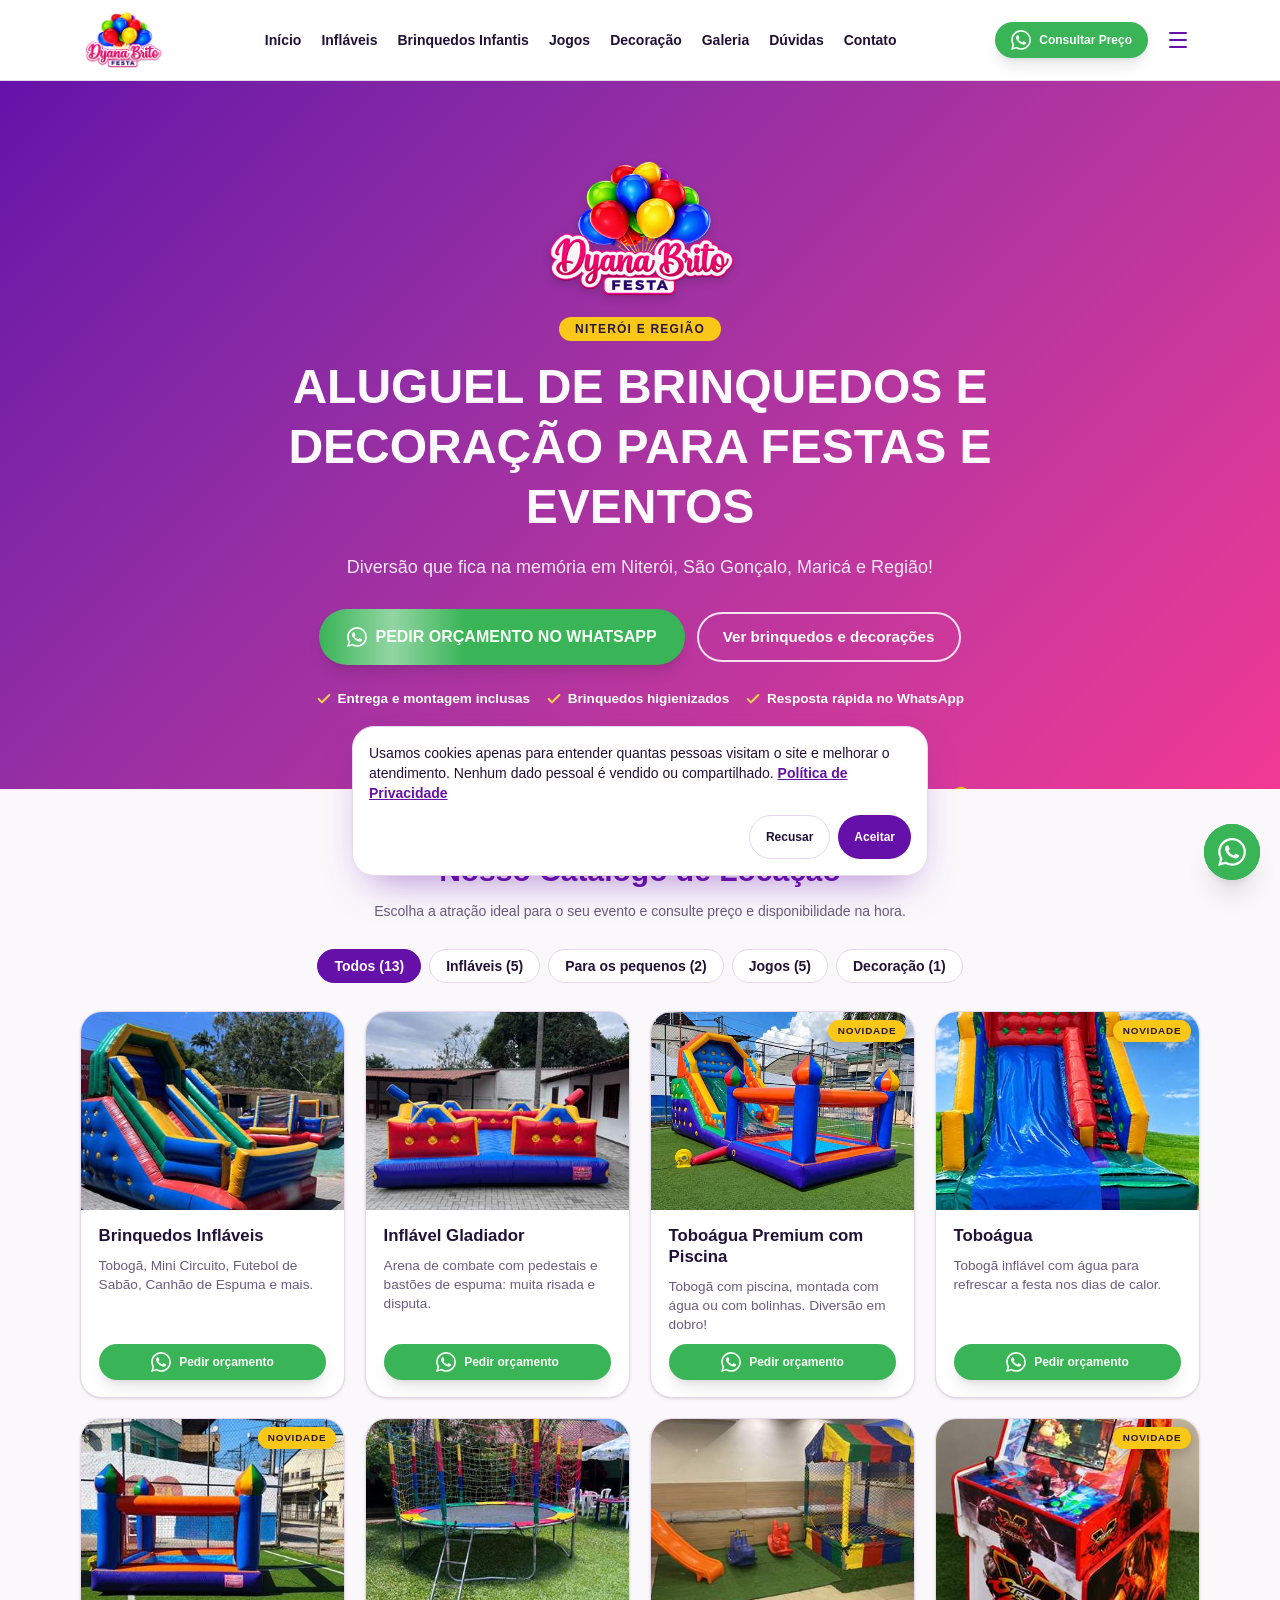
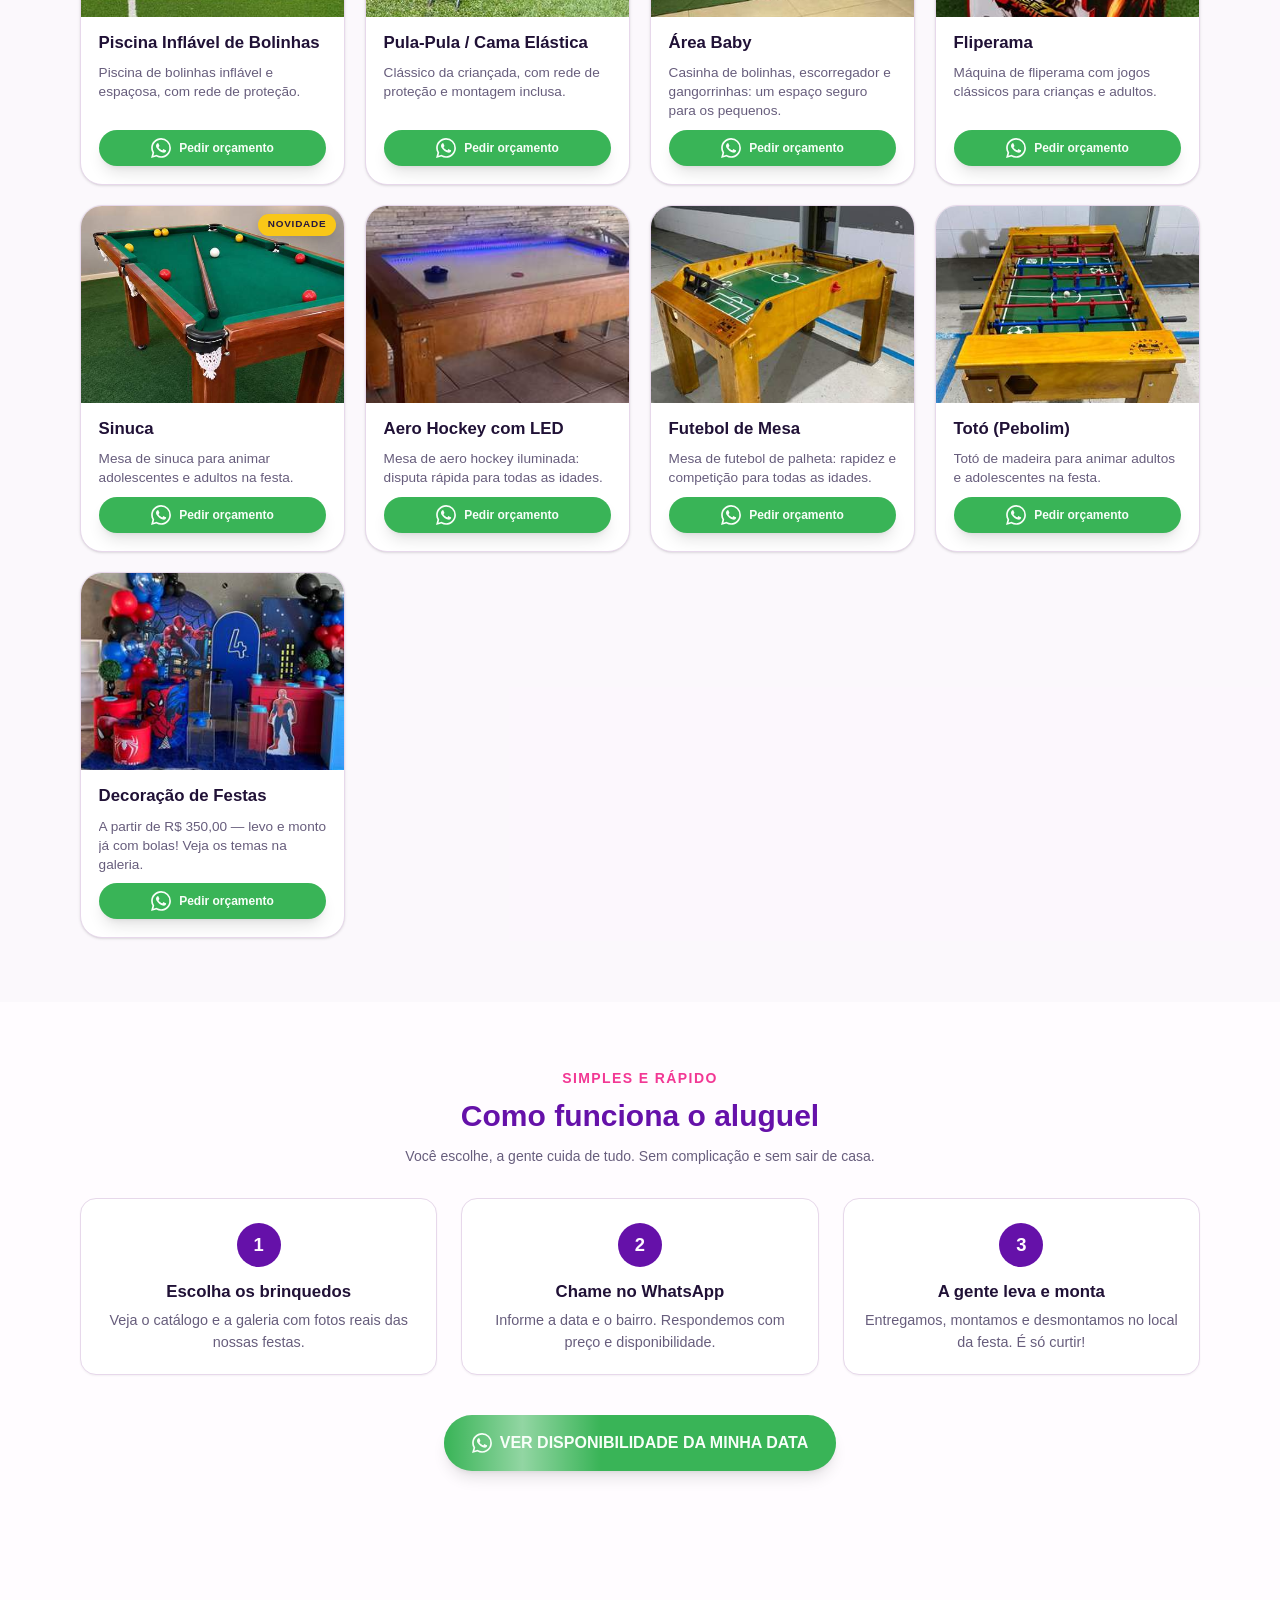
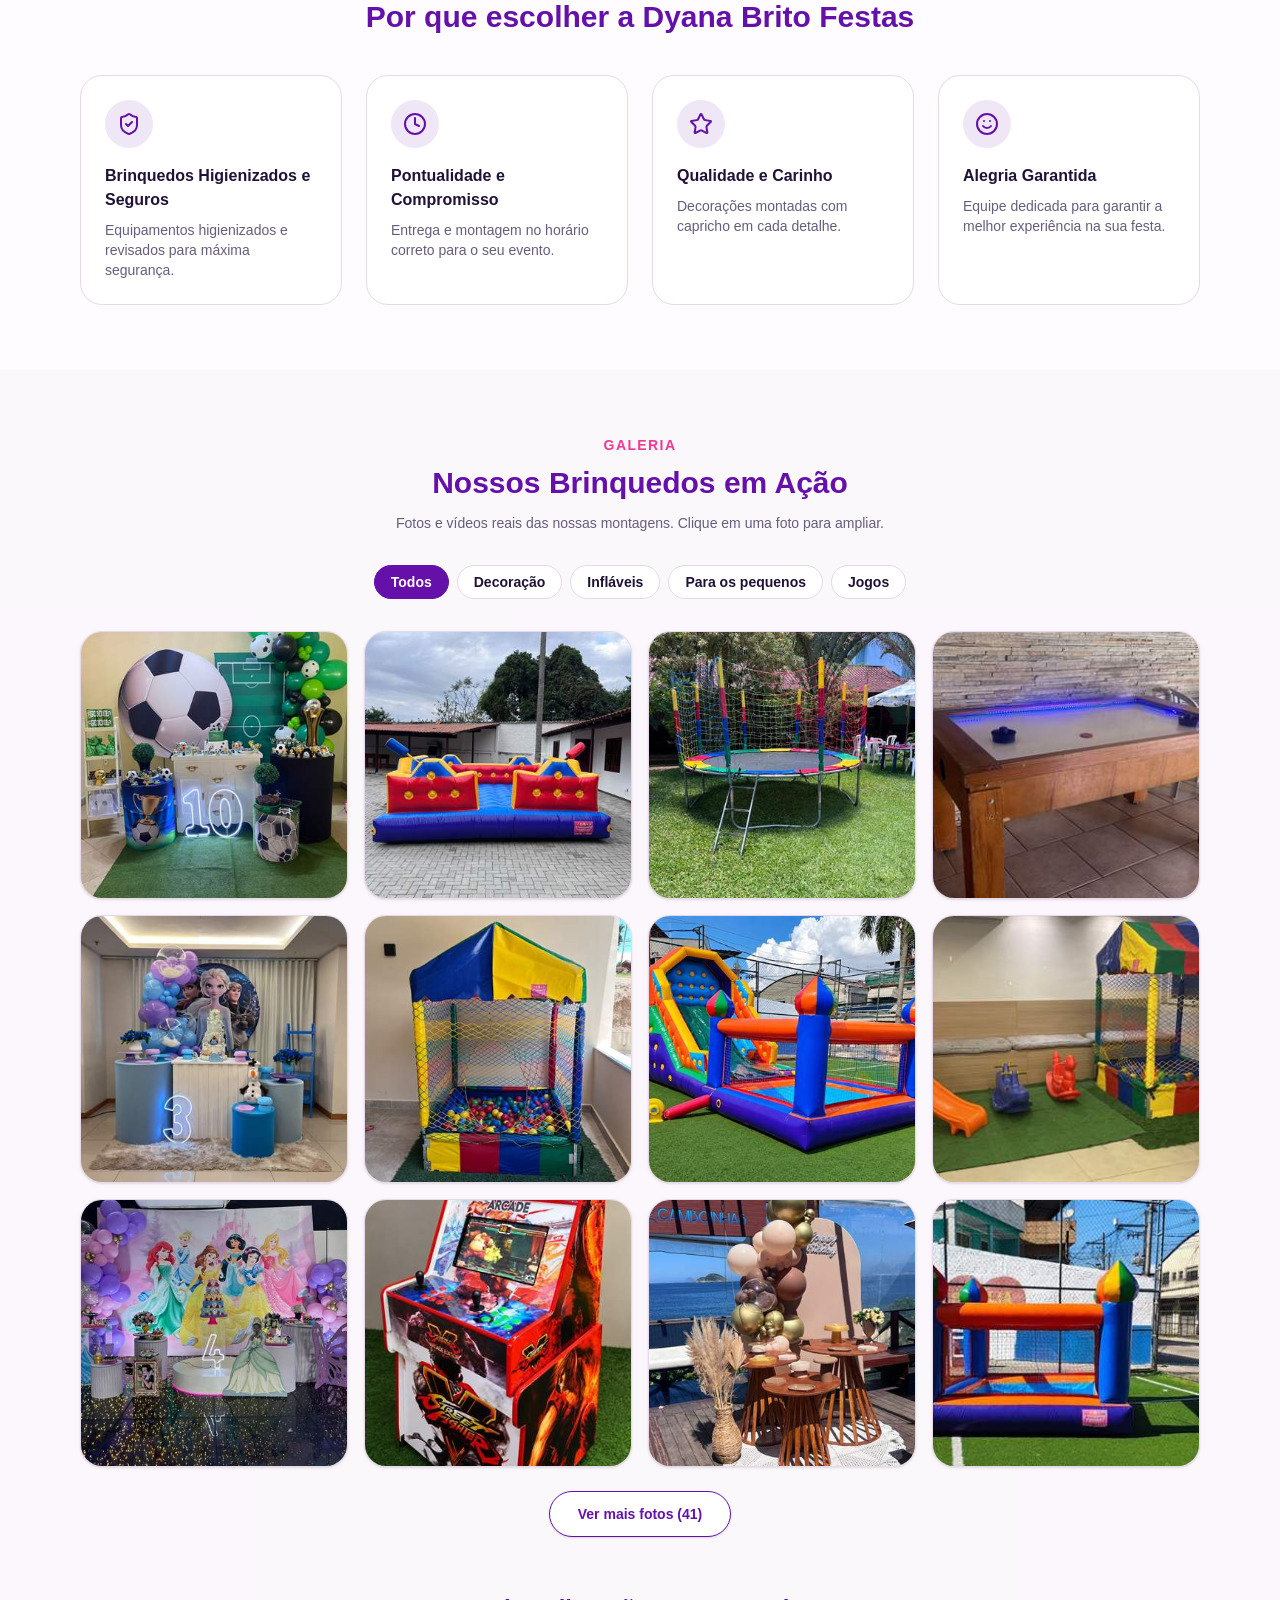
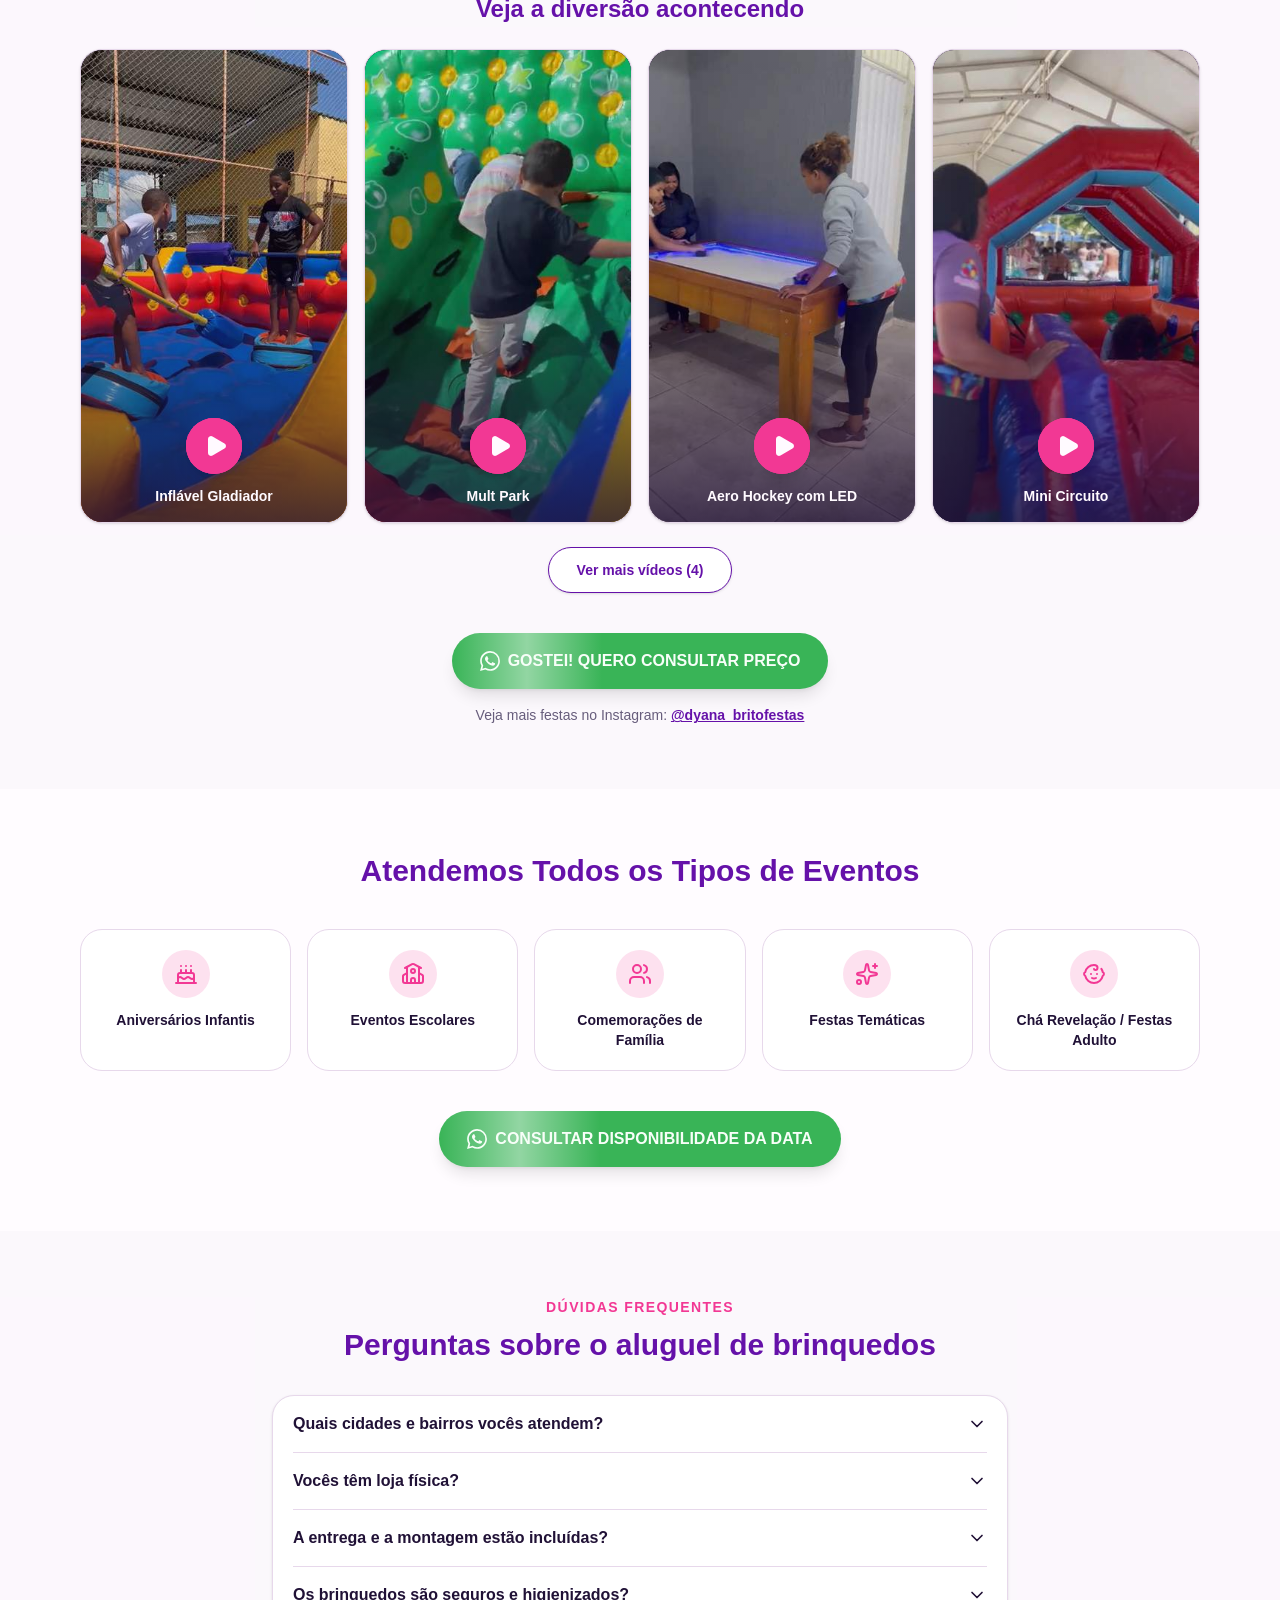
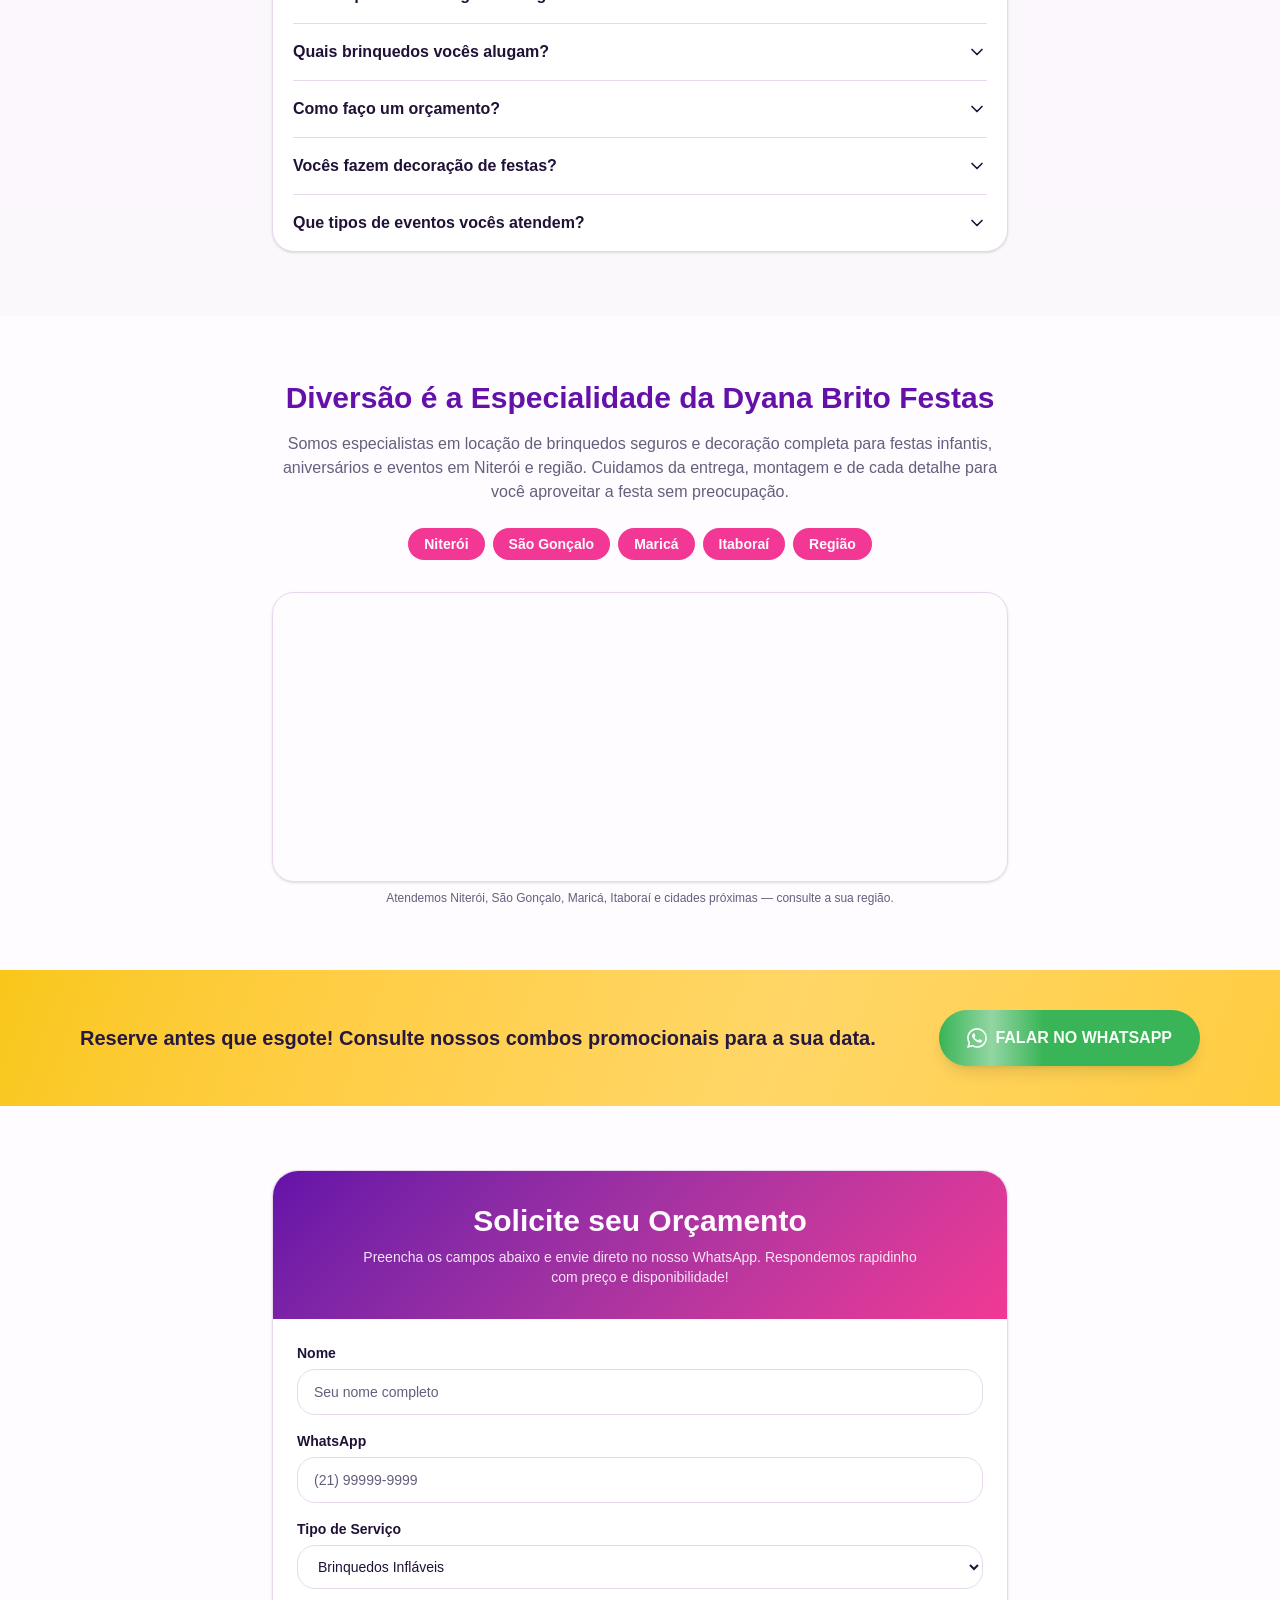
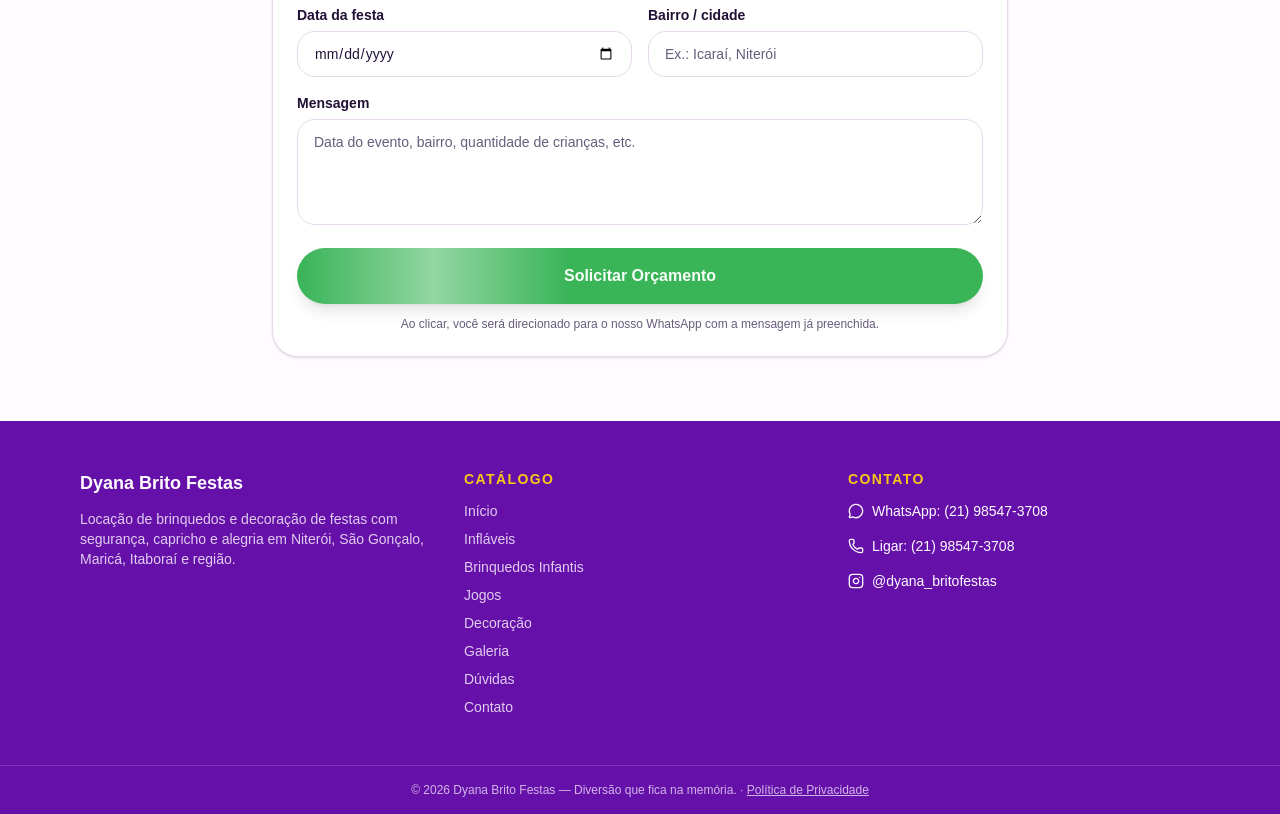
==== commit c8cbc7ce: "Foco em conversão: CTA de orçamento, selos de confiança, 'Como funciona', barra fixa no celular - To" ====
--- a/index.html
+++ b/index.html
@@ -29,7 +29,7 @@
 <link rel="icon" href="/favicon.png" type="image/png">
 <link rel="apple-touch-icon" href="/favicon.png">
 <link rel="preload" as="image" href="/img/logo-320.png" fetchpriority="high">
-<link rel="stylesheet" href="/css/estilo-v1.css">
+<link rel="stylesheet" href="/css/estilo-v2.css">
 <noscript><style>.reveal{opacity:1!important;transform:none!important}</style></noscript>
 <script>
 window.GA_ID='G-Y3VKB2EMTG';
@@ -44,7 +44,7 @@
 <body class="bg-background">
 <a href="#catalogo" class="dy-skip">Pular para o catálogo</a>
 <div class="min-h-screen bg-background">
-<header class="sticky top-0 z-40 border-b border-border bg-card/95 backdrop-blur transition-shadow duration-300"><div class="mx-auto flex max-w-6xl items-center justify-between gap-4 px-4 py-3"><a href="#inicio" class="shrink-0"><img alt="Dyana Brito Festas" width="180" height="117" class="h-12 w-auto transition-transform duration-300 hover:scale-105 sm:h-14" src="/img/logo-180.png"></a><nav class="hidden items-center gap-5 xl:flex" aria-label="Navegação principal"><a href="#inicio" class="relative whitespace-nowrap text-sm font-semibold text-foreground transition-colors after:absolute after:-bottom-1 after:left-0 after:h-0.5 after:w-full after:origin-left after:scale-x-0 after:rounded-full after:bg-secondary after:transition-transform after:duration-300 hover:text-secondary hover:after:scale-x-100">Início</a><a href="#catalogo-inflaveis" class="relative whitespace-nowrap text-sm font-semibold text-foreground transition-colors after:absolute after:-bottom-1 after:left-0 after:h-0.5 after:w-full after:origin-left after:scale-x-0 after:rounded-full after:bg-secondary after:transition-transform after:duration-300 hover:text-secondary hover:after:scale-x-100">Infláveis</a><a href="#catalogo-infantil" class="relative whitespace-nowrap text-sm font-semibold text-foreground transition-colors after:absolute after:-bottom-1 after:left-0 after:h-0.5 after:w-full after:origin-left after:scale-x-0 after:rounded-full after:bg-secondary after:transition-transform after:duration-300 hover:text-secondary hover:after:scale-x-100">Brinquedos Infantis</a><a href="#catalogo-jogos" class="relative whitespace-nowrap text-sm font-semibold text-foreground transition-colors after:absolute after:-bottom-1 after:left-0 after:h-0.5 after:w-full after:origin-left after:scale-x-0 after:rounded-full after:bg-secondary after:transition-transform after:duration-300 hover:text-secondary hover:after:scale-x-100">Jogos</a><a href="#catalogo-decoracao" class="relative whitespace-nowrap text-sm font-semibold text-foreground transition-colors after:absolute after:-bottom-1 after:left-0 after:h-0.5 after:w-full after:origin-left after:scale-x-0 after:rounded-full after:bg-secondary after:transition-transform after:duration-300 hover:text-secondary hover:after:scale-x-100">Decoração</a><a href="#galeria" class="relative whitespace-nowrap text-sm font-semibold text-foreground transition-colors after:absolute after:-bottom-1 after:left-0 after:h-0.5 after:w-full after:origin-left after:scale-x-0 after:rounded-full after:bg-secondary after:transition-transform after:duration-300 hover:text-secondary hover:after:scale-x-100">Galeria</a><a href="#duvidas" class="relative whitespace-nowrap text-sm font-semibold text-foreground transition-colors after:absolute after:-bottom-1 after:left-0 after:h-0.5 after:w-full after:origin-left after:scale-x-0 after:rounded-full after:bg-secondary after:transition-transform after:duration-300 hover:text-secondary hover:after:scale-x-100">Dúvidas</a><a href="#contato" class="relative whitespace-nowrap text-sm font-semibold text-foreground transition-colors after:absolute after:-bottom-1 after:left-0 after:h-0.5 after:w-full after:origin-left after:scale-x-0 after:rounded-full after:bg-secondary after:transition-transform after:duration-300 hover:text-secondary hover:after:scale-x-100">Contato</a></nav><div class="flex items-center gap-2"><a href="https://wa.me/5521985473708?text=Ol%C3%A1!%20Vim%20pelo%20site%20da%20Dyana%20Brito%20Festas%20e%20gostaria%20de%20consultar%20pre%C3%A7os%20e%20disponibilidade." target="_blank" rel="noopener noreferrer" class="items-center justify-center gap-2 rounded-full bg-whatsapp font-bold text-whatsapp-foreground shadow-lg transition-transform hover:scale-[1.03] focus-visible:outline-none focus-visible:ring-2 focus-visible:ring-ring focus-visible:ring-offset-2 px-4 py-2 text-xs hidden sm:inline-flex"><svg viewBox="0 0 24 24" fill="currentColor" aria-hidden="true" class="size-5 shrink-0"><path d="M17.472 14.382c-.297-.149-1.758-.867-2.03-.967-.273-.099-.471-.148-.67.15-.197.297-.767.966-.94 1.164-.173.198-.347.223-.644.075-.297-.15-1.255-.463-2.39-1.475-.883-.788-1.48-1.761-1.653-2.059-.173-.297-.018-.458.13-.606.134-.133.298-.347.446-.52.149-.174.198-.298.298-.497.099-.198.05-.371-.025-.52-.075-.149-.669-1.612-.916-2.207-.242-.579-.487-.5-.669-.51l-.57-.01c-.198 0-.52.074-.792.372-.272.297-1.04 1.016-1.04 2.479 0 1.462 1.065 2.875 1.213 3.074.149.198 2.096 3.2 5.077 4.487.709.306 1.262.489 1.694.625.712.227 1.36.195 1.872.118.571-.085 1.758-.719 2.006-1.413.248-.694.248-1.289.173-1.413-.074-.124-.272-.198-.57-.347m-5.421 7.403h-.004a9.87 9.87 0 01-5.031-1.378l-.361-.214-3.741.982.998-3.648-.235-.374a9.86 9.86 0 01-1.51-5.26c.001-5.45 4.436-9.884 9.888-9.884a9.82 9.82 0 016.988 2.898 9.825 9.825 0 012.893 6.994c-.003 5.45-4.437 9.884-9.885 9.884m8.413-18.297A11.815 11.815 0 0012.05 0C5.495 0 .16 5.335.157 11.892c0 2.096.547 4.142 1.588 5.945L.057 24l6.305-1.654a11.882 11.882 0 005.683 1.448h.005c6.554 0 11.89-5.335 11.893-11.893A11.821 11.821 0 0020.464 3.488"></path></svg>Consultar Preço</a><button type="button" aria-label="Abrir menu" aria-expanded="false" aria-controls="menu-mobile" class="dy-btn-44 rounded-md p-2 text-primary xl:hidden"><svg xmlns="http://www.w3.org/2000/svg" width="24" height="24" viewBox="0 0 24 24" fill="none" stroke="currentColor" stroke-width="2" stroke-linecap="round" stroke-linejoin="round" class="lucide lucide-menu size-6" aria-hidden="true"><path d="M4 5h16"></path><path d="M4 12h16"></path><path d="M4 19h16"></path></svg></button></div></div><nav id="menu-mobile" class="border-t border-border bg-card px-4 xl:hidden hidden" aria-label="Navegação mobile"><ul class="flex flex-col py-2"><li><a href="#inicio" class="block py-2.5 text-sm font-semibold text-foreground">Início</a></li><li><a href="#catalogo-inflaveis" class="block py-2.5 text-sm font-semibold text-foreground">Infláveis</a></li><li><a href="#catalogo-infantil" class="block py-2.5 text-sm font-semibold text-foreground">Brinquedos Infantis</a></li><li><a href="#catalogo-jogos" class="block py-2.5 text-sm font-semibold text-foreground">Jogos</a></li><li><a href="#catalogo-decoracao" class="block py-2.5 text-sm font-semibold text-foreground">Decoração</a></li><li><a href="#galeria" class="block py-2.5 text-sm font-semibold text-foreground">Galeria</a></li><li><a href="#duvidas" class="block py-2.5 text-sm font-semibold text-foreground">Dúvidas</a></li><li><a href="#contato" class="block py-2.5 text-sm font-semibold text-foreground">Contato</a></li><li class="py-2"><a href="https://wa.me/5521985473708?text=Ol%C3%A1!%20Vim%20pelo%20site%20da%20Dyana%20Brito%20Festas%20e%20gostaria%20de%20consultar%20pre%C3%A7os%20e%20disponibilidade." target="_blank" rel="noopener noreferrer" class="inline-flex items-center justify-center gap-2 rounded-full bg-whatsapp font-bold text-whatsapp-foreground shadow-lg transition-transform hover:scale-[1.03] focus-visible:outline-none focus-visible:ring-2 focus-visible:ring-ring focus-visible:ring-offset-2 px-4 py-2 text-xs w-full"><svg viewBox="0 0 24 24" fill="currentColor" aria-hidden="true" class="size-5 shrink-0"><path d="M17.472 14.382c-.297-.149-1.758-.867-2.03-.967-.273-.099-.471-.148-.67.15-.197.297-.767.966-.94 1.164-.173.198-.347.223-.644.075-.297-.15-1.255-.463-2.39-1.475-.883-.788-1.48-1.761-1.653-2.059-.173-.297-.018-.458.13-.606.134-.133.298-.347.446-.52.149-.174.198-.298.298-.497.099-.198.05-.371-.025-.52-.075-.149-.669-1.612-.916-2.207-.242-.579-.487-.5-.669-.51l-.57-.01c-.198 0-.52.074-.792.372-.272.297-1.04 1.016-1.04 2.479 0 1.462 1.065 2.875 1.213 3.074.149.198 2.096 3.2 5.077 4.487.709.306 1.262.489 1.694.625.712.227 1.36.195 1.872.118.571-.085 1.758-.719 2.006-1.413.248-.694.248-1.289.173-1.413-.074-.124-.272-.198-.57-.347m-5.421 7.403h-.004a9.87 9.87 0 01-5.031-1.378l-.361-.214-3.741.982.998-3.648-.235-.374a9.86 9.86 0 01-1.51-5.26c.001-5.45 4.436-9.884 9.888-9.884a9.82 9.82 0 016.988 2.898 9.825 9.825 0 012.893 6.994c-.003 5.45-4.437 9.884-9.885 9.884m8.413-18.297A11.815 11.815 0 0012.05 0C5.495 0 .16 5.335.157 11.892c0 2.096.547 4.142 1.588 5.945L.057 24l6.305-1.654a11.882 11.882 0 005.683 1.448h.005c6.554 0 11.89-5.335 11.893-11.893A11.821 11.821 0 0020.464 3.488"></path></svg>Consultar Preço no WhatsApp</a></li></ul></nav></header><main><section id="inicio" class="relative overflow-hidden text-primary-foreground" style="background-image:var(--gradient-brand)"><div class="pointer-events-none absolute inset-0" aria-hidden="true"><span class="confetti" aria-hidden="true" style="left:4%;--confetti-duration:14s;--confetti-delay:0s;--confetti-opacity:0.55;--confetti-spin:20deg"><svg width="26" height="39" viewBox="0 0 20 30"><ellipse cx="10" cy="10" rx="9" ry="10" fill="var(--color-accent)"></ellipse><path d="M10 20 L8 23 L12 23 Z" fill="var(--color-accent)"></path><path d="M10 23 Q12 26 9 30" stroke="#ffffff" stroke-opacity="0.6" fill="none"></path></svg></span><span class="confetti" aria-hidden="true" style="left:12%;--confetti-duration:11s;--confetti-delay:3s;--confetti-opacity:0.75;--confetti-spin:540deg;width:10px;height:10px;background:rgb(255, 255, 255);border-radius:9999px"></span><span class="confetti" aria-hidden="true" style="left:20%;--confetti-duration:13s;--confetti-delay:6s;--confetti-opacity:0.75;--confetti-spin:540deg;width:12px;height:12px;background:var(--color-accent);border-radius:2px"></span><span class="confetti" aria-hidden="true" style="left:30%;--confetti-duration:10s;--confetti-delay:1.5s;--confetti-opacity:0.75;--confetti-spin:540deg;width:8px;height:8px;background:rgb(255, 255, 255);border-radius:9999px"></span><span class="confetti" aria-hidden="true" style="left:42%;--confetti-duration:16s;--confetti-delay:8s;--confetti-opacity:0.55;--confetti-spin:20deg"><svg width="22" height="33" viewBox="0 0 20 30"><ellipse cx="10" cy="10" rx="9" ry="10" fill="oklch(0.8 0.15 356)"></ellipse><path d="M10 20 L8 23 L12 23 Z" fill="oklch(0.8 0.15 356)"></path><path d="M10 23 Q12 26 9 30" stroke="#ffffff" stroke-opacity="0.6" fill="none"></path></svg></span><span class="confetti" aria-hidden="true" style="left:55%;--confetti-duration:12s;--confetti-delay:4s;--confetti-opacity:0.75;--confetti-spin:540deg;width:10px;height:10px;background:var(--color-accent);border-radius:2px"></span><span class="confetti" aria-hidden="true" style="left:65%;--confetti-duration:9s;--confetti-delay:0.5s;--confetti-opacity:0.75;--confetti-spin:540deg;width:8px;height:8px;background:rgb(255, 255, 255);border-radius:9999px"></span><span class="confetti" aria-hidden="true" style="left:74%;--confetti-duration:15s;--confetti-delay:5s;--confetti-opacity:0.55;--confetti-spin:20deg"><svg width="28" height="42" viewBox="0 0 20 30"><ellipse cx="10" cy="10" rx="9" ry="10" fill="var(--color-accent)"></ellipse><path d="M10 20 L8 23 L12 23 Z" fill="var(--color-accent)"></path><path d="M10 23 Q12 26 9 30" stroke="#ffffff" stroke-opacity="0.6" fill="none"></path></svg></span><span class="confetti" aria-hidden="true" style="left:83%;--confetti-duration:11s;--confetti-delay:2s;--confetti-opacity:0.75;--confetti-spin:540deg;width:12px;height:12px;background:oklch(0.8 0.15 356);border-radius:2px"></span><span class="confetti" aria-hidden="true" style="left:92%;--confetti-duration:13s;--confetti-delay:7s;--confetti-opacity:0.75;--confetti-spin:540deg;width:10px;height:10px;background:rgb(255, 255, 255);border-radius:9999px"></span><span class="confetti" aria-hidden="true" style="left:96%;--confetti-duration:17s;--confetti-delay:10s;--confetti-opacity:0.55;--confetti-spin:20deg"><svg width="20" height="30" viewBox="0 0 20 30"><ellipse cx="10" cy="10" rx="9" ry="10" fill="oklch(0.8 0.15 356)"></ellipse><path d="M10 20 L8 23 L12 23 Z" fill="oklch(0.8 0.15 356)"></path><path d="M10 23 Q12 26 9 30" stroke="#ffffff" stroke-opacity="0.6" fill="none"></path></svg></span></div><div class="relative mx-auto max-w-3xl px-4 py-14 text-center md:py-20"><div><img alt="Dyana Brito Festas" width="320" height="208" fetchpriority="high" class="float-soft mx-auto w-auto drop-shadow-lg" style="height:clamp(6.5rem, 22vw, 8.5rem)" src="/img/logo-320.png"></div><span class="mt-5 inline-block rounded-full bg-accent px-4 py-1 text-xs font-bold uppercase tracking-widest text-accent-foreground">Niterói e Região</span><h1 class="mt-4 text-3xl font-extrabold leading-tight sm:text-4xl lg:text-5xl">ALUGUEL DE BRINQUEDOS E DECORAÇÃO PARA FESTAS E EVENTOS</h1><p class="mt-4 text-base text-primary-foreground/90 sm:text-lg">Diversão que fica na memória em Niterói, São Gonçalo, Maricá e Região!</p><div class="mt-7 flex justify-center"><a href="https://wa.me/5521985473708?text=Ol%C3%A1!%20Vim%20pelo%20site%20da%20Dyana%20Brito%20Festas%20e%20gostaria%20de%20consultar%20pre%C3%A7os%20e%20disponibilidade%20dos%20combos%20em%20promo%C3%A7%C3%A3o." target="_blank" rel="noopener noreferrer" class="inline-flex items-center justify-center gap-2 rounded-full bg-whatsapp font-bold text-whatsapp-foreground shadow-lg transition-transform hover:scale-[1.03] focus-visible:outline-none focus-visible:ring-2 focus-visible:ring-ring focus-visible:ring-offset-2 px-7 py-4 text-base btn-shine w-full sm:w-auto"><svg viewBox="0 0 24 24" fill="currentColor" aria-hidden="true" class="size-5 shrink-0"><path d="M17.472 14.382c-.297-.149-1.758-.867-2.03-.967-.273-.099-.471-.148-.67.15-.197.297-.767.966-.94 1.164-.173.198-.347.223-.644.075-.297-.15-1.255-.463-2.39-1.475-.883-.788-1.48-1.761-1.653-2.059-.173-.297-.018-.458.13-.606.134-.133.298-.347.446-.52.149-.174.198-.298.298-.497.099-.198.05-.371-.025-.52-.075-.149-.669-1.612-.916-2.207-.242-.579-.487-.5-.669-.51l-.57-.01c-.198 0-.52.074-.792.372-.272.297-1.04 1.016-1.04 2.479 0 1.462 1.065 2.875 1.213 3.074.149.198 2.096 3.2 5.077 4.487.709.306 1.262.489 1.694.625.712.227 1.36.195 1.872.118.571-.085 1.758-.719 2.006-1.413.248-.694.248-1.289.173-1.413-.074-.124-.272-.198-.57-.347m-5.421 7.403h-.004a9.87 9.87 0 01-5.031-1.378l-.361-.214-3.741.982.998-3.648-.235-.374a9.86 9.86 0 01-1.51-5.26c.001-5.45 4.436-9.884 9.888-9.884a9.82 9.82 0 016.988 2.898 9.825 9.825 0 012.893 6.994c-.003 5.45-4.437 9.884-9.885 9.884m8.413-18.297A11.815 11.815 0 0012.05 0C5.495 0 .16 5.335.157 11.892c0 2.096.547 4.142 1.588 5.945L.057 24l6.305-1.654a11.882 11.882 0 005.683 1.448h.005c6.554 0 11.89-5.335 11.893-11.893A11.821 11.821 0 0020.464 3.488"></path></svg>COMBOS EM PROMOÇÃO — CONSULTAR PREÇO</a></div></div></section><section id="catalogo" class="bg-muted/40 py-16"><div class="mx-auto max-w-6xl px-4"><div data-variant="up" class="reveal" style="--reveal-delay:0ms"><h2 class="text-center text-2xl font-extrabold text-primary sm:text-3xl">Nosso Catálogo de Locação</h2><p class="mx-auto mt-3 max-w-2xl text-center text-sm text-muted-foreground">Escolha a atração ideal para o seu evento e consulte preço e disponibilidade na hora.</p></div><div class="dy-tabs" role="tablist" aria-label="Filtrar catálogo"><button type="button" role="tab" data-id="todos" aria-selected="true" class="rounded-full border px-4 py-1.5 text-sm font-semibold transition-all duration-300 border-primary bg-primary text-primary-foreground shadow-[var(--shadow-festive)]">Todos (13)</button><button type="button" role="tab" data-id="inflaveis" aria-selected="false" class="rounded-full border px-4 py-1.5 text-sm font-semibold transition-all duration-300 border-border bg-card text-foreground hover:-translate-y-0.5 hover:border-secondary hover:text-secondary">Infláveis (5)</button><button type="button" role="tab" data-id="infantil" aria-selected="false" class="rounded-full border px-4 py-1.5 text-sm font-semibold transition-all duration-300 border-border bg-card text-foreground hover:-translate-y-0.5 hover:border-secondary hover:text-secondary">Para os pequenos (2)</button><button type="button" role="tab" data-id="jogos" aria-selected="false" class="rounded-full border px-4 py-1.5 text-sm font-semibold transition-all duration-300 border-border bg-card text-foreground hover:-translate-y-0.5 hover:border-secondary hover:text-secondary">Jogos (5)</button><button type="button" role="tab" data-id="decoracao" aria-selected="false" class="rounded-full border px-4 py-1.5 text-sm font-semibold transition-all duration-300 border-border bg-card text-foreground hover:-translate-y-0.5 hover:border-secondary hover:text-secondary">Decoração (1)</button></div><div class="dy-cat-grid"><div data-cat="inflaveis" data-variant="up" class="reveal h-full" style="--reveal-delay:0ms"><article class="group flex h-full flex-col overflow-hidden rounded-2xl border border-border bg-card shadow-sm transition-all duration-300 hover:-translate-y-2 hover:shadow-[var(--shadow-festive)]"><div class="relative overflow-hidden"><img alt="Tobogã inflável grande para eventos" width="480" height="360" loading="lazy" decoding="async" class="dy-cat-img" src="/img/toboga-2-480.jpg" srcset="/img/toboga-2-480.jpg 480w, /img/toboga-2-800.jpg 800w" sizes="(min-width:1024px) 270px, (min-width:768px) 32vw, 48vw"></div><div class="dy-cat-body"><h3 class="dy-cat-title">Brinquedos Infláveis</h3><p class="dy-cat-desc">Tobogã, Mini Circuito, Futebol de Sabão, Canhão de Espuma e mais.</p><a href="https://wa.me/5521985473708?text=Ol%C3%A1!%20Vim%20pelo%20site%20da%20Dyana%20Brito%20Festas%20e%20gostaria%20de%20consultar%20pre%C3%A7os%20e%20disponibilidade%20de%3A%20Brinquedos%20Infl%C3%A1veis." target="_blank" rel="noopener noreferrer" class="inline-flex items-center justify-center gap-2 rounded-full bg-whatsapp font-bold text-whatsapp-foreground shadow-lg transition-transform hover:scale-[1.03] focus-visible:outline-none focus-visible:ring-2 focus-visible:ring-ring focus-visible:ring-offset-2 px-4 py-2 text-xs w-full"><svg viewBox="0 0 24 24" fill="currentColor" aria-hidden="true" class="size-5 shrink-0"><path d="M17.472 14.382c-.297-.149-1.758-.867-2.03-.967-.273-.099-.471-.148-.67.15-.197.297-.767.966-.94 1.164-.173.198-.347.223-.644.075-.297-.15-1.255-.463-2.39-1.475-.883-.788-1.48-1.761-1.653-2.059-.173-.297-.018-.458.13-.606.134-.133.298-.347.446-.52.149-.174.198-.298.298-.497.099-.198.05-.371-.025-.52-.075-.149-.669-1.612-.916-2.207-.242-.579-.487-.5-.669-.51l-.57-.01c-.198 0-.52.074-.792.372-.272.297-1.04 1.016-1.04 2.479 0 1.462 1.065 2.875 1.213 3.074.149.198 2.096 3.2 5.077 4.487.709.306 1.262.489 1.694.625.712.227 1.36.195 1.872.118.571-.085 1.758-.719 2.006-1.413.248-.694.248-1.289.173-1.413-.074-.124-.272-.198-.57-.347m-5.421 7.403h-.004a9.87 9.87 0 01-5.031-1.378l-.361-.214-3.741.982.998-3.648-.235-.374a9.86 9.86 0 01-1.51-5.26c.001-5.45 4.436-9.884 9.888-9.884a9.82 9.82 0 016.988 2.898 9.825 9.825 0 012.893 6.994c-.003 5.45-4.437 9.884-9.885 9.884m8.413-18.297A11.815 11.815 0 0012.05 0C5.495 0 .16 5.335.157 11.892c0 2.096.547 4.142 1.588 5.945L.057 24l6.305-1.654a11.882 11.882 0 005.683 1.448h.005c6.554 0 11.89-5.335 11.893-11.893A11.821 11.821 0 0020.464 3.488"></path></svg>Consultar</a></div></article></div><div data-cat="inflaveis" data-variant="up" class="reveal h-full" style="--reveal-delay:90ms"><article class="group flex h-full flex-col overflow-hidden rounded-2xl border border-border bg-card shadow-sm transition-all duration-300 hover:-translate-y-2 hover:shadow-[var(--shadow-festive)]"><div class="relative overflow-hidden"><img alt="Inflável gladiador vermelho e azul montado ao ar livre" width="480" height="360" loading="lazy" decoding="async" class="dy-cat-img" src="/img/gladiador-1-480.jpg" srcset="/img/gladiador-1-480.jpg 480w, /img/gladiador-1-800.jpg 800w" sizes="(min-width:1024px) 270px, (min-width:768px) 32vw, 48vw"></div><div class="dy-cat-body"><h3 class="dy-cat-title">Inflável Gladiador</h3><p class="dy-cat-desc">Arena de combate com pedestais e bastões de espuma: muita risada e disputa.</p><a href="https://wa.me/5521985473708?text=Ol%C3%A1!%20Vim%20pelo%20site%20da%20Dyana%20Brito%20Festas%20e%20gostaria%20de%20consultar%20pre%C3%A7os%20e%20disponibilidade%20de%3A%20Infl%C3%A1vel%20Gladiador." target="_blank" rel="noopener noreferrer" class="inline-flex items-center justify-center gap-2 rounded-full bg-whatsapp font-bold text-whatsapp-foreground shadow-lg transition-transform hover:scale-[1.03] focus-visible:outline-none focus-visible:ring-2 focus-visible:ring-ring focus-visible:ring-offset-2 px-4 py-2 text-xs w-full"><svg viewBox="0 0 24 24" fill="currentColor" aria-hidden="true" class="size-5 shrink-0"><path d="M17.472 14.382c-.297-.149-1.758-.867-2.03-.967-.273-.099-.471-.148-.67.15-.197.297-.767.966-.94 1.164-.173.198-.347.223-.644.075-.297-.15-1.255-.463-2.39-1.475-.883-.788-1.48-1.761-1.653-2.059-.173-.297-.018-.458.13-.606.134-.133.298-.347.446-.52.149-.174.198-.298.298-.497.099-.198.05-.371-.025-.52-.075-.149-.669-1.612-.916-2.207-.242-.579-.487-.5-.669-.51l-.57-.01c-.198 0-.52.074-.792.372-.272.297-1.04 1.016-1.04 2.479 0 1.462 1.065 2.875 1.213 3.074.149.198 2.096 3.2 5.077 4.487.709.306 1.262.489 1.694.625.712.227 1.36.195 1.872.118.571-.085 1.758-.719 2.006-1.413.248-.694.248-1.289.173-1.413-.074-.124-.272-.198-.57-.347m-5.421 7.403h-.004a9.87 9.87 0 01-5.031-1.378l-.361-.214-3.741.982.998-3.648-.235-.374a9.86 9.86 0 01-1.51-5.26c.001-5.45 4.436-9.884 9.888-9.884a9.82 9.82 0 016.988 2.898 9.825 9.825 0 012.893 6.994c-.003 5.45-4.437 9.884-9.885 9.884m8.413-18.297A11.815 11.815 0 0012.05 0C5.495 0 .16 5.335.157 11.892c0 2.096.547 4.142 1.588 5.945L.057 24l6.305-1.654a11.882 11.882 0 005.683 1.448h.005c6.554 0 11.89-5.335 11.893-11.893A11.821 11.821 0 0020.464 3.488"></path></svg>Consultar</a></div></article></div><div data-cat="inflaveis" data-variant="up" class="reveal h-full" style="--reveal-delay:180ms"><article class="group flex h-full flex-col overflow-hidden rounded-2xl border border-border bg-card shadow-sm transition-all duration-300 hover:-translate-y-2 hover:shadow-[var(--shadow-festive)]"><div class="relative overflow-hidden"><img alt="Toboágua premium inflável com escorregador e piscina" width="480" height="360" loading="lazy" decoding="async" class="dy-cat-img" src="/img/toboagua-premium-480.jpg" srcset="/img/toboagua-premium-480.jpg 480w, /img/toboagua-premium-800.jpg 800w" sizes="(min-width:1024px) 270px, (min-width:768px) 32vw, 48vw"><span class="dy-badge">Novidade</span></div><div class="dy-cat-body"><h3 class="dy-cat-title">Toboágua Premium com Piscina</h3><p class="dy-cat-desc">Tobogã com piscina, montada com água ou com bolinhas. Diversão em dobro!</p><a href="https://wa.me/5521985473708?text=Ol%C3%A1!%20Vim%20pelo%20site%20da%20Dyana%20Brito%20Festas%20e%20gostaria%20de%20consultar%20pre%C3%A7os%20e%20disponibilidade%20de%3A%20Tobo%C3%A1gua%20Premium%20com%20Piscina." target="_blank" rel="noopener noreferrer" class="inline-flex items-center justify-center gap-2 rounded-full bg-whatsapp font-bold text-whatsapp-foreground shadow-lg transition-transform hover:scale-[1.03] focus-visible:outline-none focus-visible:ring-2 focus-visible:ring-ring focus-visible:ring-offset-2 px-4 py-2 text-xs w-full"><svg viewBox="0 0 24 24" fill="currentColor" aria-hidden="true" class="size-5 shrink-0"><path d="M17.472 14.382c-.297-.149-1.758-.867-2.03-.967-.273-.099-.471-.148-.67.15-.197.297-.767.966-.94 1.164-.173.198-.347.223-.644.075-.297-.15-1.255-.463-2.39-1.475-.883-.788-1.48-1.761-1.653-2.059-.173-.297-.018-.458.13-.606.134-.133.298-.347.446-.52.149-.174.198-.298.298-.497.099-.198.05-.371-.025-.52-.075-.149-.669-1.612-.916-2.207-.242-.579-.487-.5-.669-.51l-.57-.01c-.198 0-.52.074-.792.372-.272.297-1.04 1.016-1.04 2.479 0 1.462 1.065 2.875 1.213 3.074.149.198 2.096 3.2 5.077 4.487.709.306 1.262.489 1.694.625.712.227 1.36.195 1.872.118.571-.085 1.758-.719 2.006-1.413.248-.694.248-1.289.173-1.413-.074-.124-.272-.198-.57-.347m-5.421 7.403h-.004a9.87 9.87 0 01-5.031-1.378l-.361-.214-3.741.982.998-3.648-.235-.374a9.86 9.86 0 01-1.51-5.26c.001-5.45 4.436-9.884 9.888-9.884a9.82 9.82 0 016.988 2.898 9.825 9.825 0 012.893 6.994c-.003 5.45-4.437 9.884-9.885 9.884m8.413-18.297A11.815 11.815 0 0012.05 0C5.495 0 .16 5.335.157 11.892c0 2.096.547 4.142 1.588 5.945L.057 24l6.305-1.654a11.882 11.882 0 005.683 1.448h.005c6.554 0 11.89-5.335 11.893-11.893A11.821 11.821 0 0020.464 3.488"></path></svg>Consultar</a></div></article></div><div data-cat="inflaveis" data-variant="up" class="reveal h-full" style="--reveal-delay:270ms"><article class="group flex h-full flex-col overflow-hidden rounded-2xl border border-border bg-card shadow-sm transition-all duration-300 hover:-translate-y-2 hover:shadow-[var(--shadow-festive)]"><div class="relative overflow-hidden"><img alt="Toboágua inflável colorido montado no gramado" width="480" height="360" loading="lazy" decoding="async" class="dy-cat-img" src="/img/toboagua-480.jpg" srcset="/img/toboagua-480.jpg 480w, /img/toboagua-800.jpg 800w" sizes="(min-width:1024px) 270px, (min-width:768px) 32vw, 48vw"><span class="dy-badge">Novidade</span></div><div class="dy-cat-body"><h3 class="dy-cat-title">Toboágua</h3><p class="dy-cat-desc">Tobogã inflável com água para refrescar a festa nos dias de calor.</p><a href="https://wa.me/5521985473708?text=Ol%C3%A1!%20Vim%20pelo%20site%20da%20Dyana%20Brito%20Festas%20e%20gostaria%20de%20consultar%20pre%C3%A7os%20e%20disponibilidade%20de%3A%20Tobo%C3%A1gua." target="_blank" rel="noopener noreferrer" class="inline-flex items-center justify-center gap-2 rounded-full bg-whatsapp font-bold text-whatsapp-foreground shadow-lg transition-transform hover:scale-[1.03] focus-visible:outline-none focus-visible:ring-2 focus-visible:ring-ring focus-visible:ring-offset-2 px-4 py-2 text-xs w-full"><svg viewBox="0 0 24 24" fill="currentColor" aria-hidden="true" class="size-5 shrink-0"><path d="M17.472 14.382c-.297-.149-1.758-.867-2.03-.967-.273-.099-.471-.148-.67.15-.197.297-.767.966-.94 1.164-.173.198-.347.223-.644.075-.297-.15-1.255-.463-2.39-1.475-.883-.788-1.48-1.761-1.653-2.059-.173-.297-.018-.458.13-.606.134-.133.298-.347.446-.52.149-.174.198-.298.298-.497.099-.198.05-.371-.025-.52-.075-.149-.669-1.612-.916-2.207-.242-.579-.487-.5-.669-.51l-.57-.01c-.198 0-.52.074-.792.372-.272.297-1.04 1.016-1.04 2.479 0 1.462 1.065 2.875 1.213 3.074.149.198 2.096 3.2 5.077 4.487.709.306 1.262.489 1.694.625.712.227 1.36.195 1.872.118.571-.085 1.758-.719 2.006-1.413.248-.694.248-1.289.173-1.413-.074-.124-.272-.198-.57-.347m-5.421 7.403h-.004a9.87 9.87 0 01-5.031-1.378l-.361-.214-3.741.982.998-3.648-.235-.374a9.86 9.86 0 01-1.51-5.26c.001-5.45 4.436-9.884 9.888-9.884a9.82 9.82 0 016.988 2.898 9.825 9.825 0 012.893 6.994c-.003 5.45-4.437 9.884-9.885 9.884m8.413-18.297A11.815 11.815 0 0012.05 0C5.495 0 .16 5.335.157 11.892c0 2.096.547 4.142 1.588 5.945L.057 24l6.305-1.654a11.882 11.882 0 005.683 1.448h.005c6.554 0 11.89-5.335 11.893-11.893A11.821 11.821 0 0020.464 3.488"></path></svg>Consultar</a></div></article></div><div data-cat="inflaveis" data-variant="up" class="reveal h-full" style="--reveal-delay:0ms"><article class="group flex h-full flex-col overflow-hidden rounded-2xl border border-border bg-card shadow-sm transition-all duration-300 hover:-translate-y-2 hover:shadow-[var(--shadow-festive)]"><div class="relative overflow-hidden"><img alt="Piscina inflável de bolinhas com rede de proteção" width="480" height="360" loading="lazy" decoding="async" class="dy-cat-img" src="/img/piscina-bolinha-1-480.jpg" srcset="/img/piscina-bolinha-1-480.jpg 480w, /img/piscina-bolinha-1-800.jpg 800w" sizes="(min-width:1024px) 270px, (min-width:768px) 32vw, 48vw"><span class="dy-badge">Novidade</span></div><div class="dy-cat-body"><h3 class="dy-cat-title">Piscina Inflável de Bolinhas</h3><p class="dy-cat-desc">Piscina de bolinhas inflável e espaçosa, com rede de proteção.</p><a href="https://wa.me/5521985473708?text=Ol%C3%A1!%20Vim%20pelo%20site%20da%20Dyana%20Brito%20Festas%20e%20gostaria%20de%20consultar%20pre%C3%A7os%20e%20disponibilidade%20de%3A%20Piscina%20Infl%C3%A1vel%20de%20Bolinhas." target="_blank" rel="noopener noreferrer" class="inline-flex items-center justify-center gap-2 rounded-full bg-whatsapp font-bold text-whatsapp-foreground shadow-lg transition-transform hover:scale-[1.03] focus-visible:outline-none focus-visible:ring-2 focus-visible:ring-ring focus-visible:ring-offset-2 px-4 py-2 text-xs w-full"><svg viewBox="0 0 24 24" fill="currentColor" aria-hidden="true" class="size-5 shrink-0"><path d="M17.472 14.382c-.297-.149-1.758-.867-2.03-.967-.273-.099-.471-.148-.67.15-.197.297-.767.966-.94 1.164-.173.198-.347.223-.644.075-.297-.15-1.255-.463-2.39-1.475-.883-.788-1.48-1.761-1.653-2.059-.173-.297-.018-.458.13-.606.134-.133.298-.347.446-.52.149-.174.198-.298.298-.497.099-.198.05-.371-.025-.52-.075-.149-.669-1.612-.916-2.207-.242-.579-.487-.5-.669-.51l-.57-.01c-.198 0-.52.074-.792.372-.272.297-1.04 1.016-1.04 2.479 0 1.462 1.065 2.875 1.213 3.074.149.198 2.096 3.2 5.077 4.487.709.306 1.262.489 1.694.625.712.227 1.36.195 1.872.118.571-.085 1.758-.719 2.006-1.413.248-.694.248-1.289.173-1.413-.074-.124-.272-.198-.57-.347m-5.421 7.403h-.004a9.87 9.87 0 01-5.031-1.378l-.361-.214-3.741.982.998-3.648-.235-.374a9.86 9.86 0 01-1.51-5.26c.001-5.45 4.436-9.884 9.888-9.884a9.82 9.82 0 016.988 2.898 9.825 9.825 0 012.893 6.994c-.003 5.45-4.437 9.884-9.885 9.884m8.413-18.297A11.815 11.815 0 0012.05 0C5.495 0 .16 5.335.157 11.892c0 2.096.547 4.142 1.588 5.945L.057 24l6.305-1.654a11.882 11.882 0 005.683 1.448h.005c6.554 0 11.89-5.335 11.893-11.893A11.821 11.821 0 0020.464 3.488"></path></svg>Consultar</a></div></article></div><div data-cat="infantil" data-variant="up" class="reveal h-full" style="--reveal-delay:90ms"><article class="group flex h-full flex-col overflow-hidden rounded-2xl border border-border bg-card shadow-sm transition-all duration-300 hover:-translate-y-2 hover:shadow-[var(--shadow-festive)]"><div class="relative overflow-hidden"><img alt="Cama elástica com rede de proteção montada em quintal" width="480" height="360" loading="lazy" decoding="async" class="dy-cat-img" src="/img/cama-elastica-1-480.jpg" srcset="/img/cama-elastica-1-480.jpg 480w, /img/cama-elastica-1-800.jpg 800w" sizes="(min-width:1024px) 270px, (min-width:768px) 32vw, 48vw"></div><div class="dy-cat-body"><h3 class="dy-cat-title">Pula-Pula / Cama Elástica</h3><p class="dy-cat-desc">Clássico da criançada, com rede de proteção e montagem inclusa.</p><a href="https://wa.me/5521985473708?text=Ol%C3%A1!%20Vim%20pelo%20site%20da%20Dyana%20Brito%20Festas%20e%20gostaria%20de%20consultar%20pre%C3%A7os%20e%20disponibilidade%20de%3A%20Pula-Pula%20%2F%20Cama%20El%C3%A1stica." target="_blank" rel="noopener noreferrer" class="inline-flex items-center justify-center gap-2 rounded-full bg-whatsapp font-bold text-whatsapp-foreground shadow-lg transition-transform hover:scale-[1.03] focus-visible:outline-none focus-visible:ring-2 focus-visible:ring-ring focus-visible:ring-offset-2 px-4 py-2 text-xs w-full"><svg viewBox="0 0 24 24" fill="currentColor" aria-hidden="true" class="size-5 shrink-0"><path d="M17.472 14.382c-.297-.149-1.758-.867-2.03-.967-.273-.099-.471-.148-.67.15-.197.297-.767.966-.94 1.164-.173.198-.347.223-.644.075-.297-.15-1.255-.463-2.39-1.475-.883-.788-1.48-1.761-1.653-2.059-.173-.297-.018-.458.13-.606.134-.133.298-.347.446-.52.149-.174.198-.298.298-.497.099-.198.05-.371-.025-.52-.075-.149-.669-1.612-.916-2.207-.242-.579-.487-.5-.669-.51l-.57-.01c-.198 0-.52.074-.792.372-.272.297-1.04 1.016-1.04 2.479 0 1.462 1.065 2.875 1.213 3.074.149.198 2.096 3.2 5.077 4.487.709.306 1.262.489 1.694.625.712.227 1.36.195 1.872.118.571-.085 1.758-.719 2.006-1.413.248-.694.248-1.289.173-1.413-.074-.124-.272-.198-.57-.347m-5.421 7.403h-.004a9.87 9.87 0 01-5.031-1.378l-.361-.214-3.741.982.998-3.648-.235-.374a9.86 9.86 0 01-1.51-5.26c.001-5.45 4.436-9.884 9.888-9.884a9.82 9.82 0 016.988 2.898 9.825 9.825 0 012.893 6.994c-.003 5.45-4.437 9.884-9.885 9.884m8.413-18.297A11.815 11.815 0 0012.05 0C5.495 0 .16 5.335.157 11.892c0 2.096.547 4.142 1.588 5.945L.057 24l6.305-1.654a11.882 11.882 0 005.683 1.448h.005c6.554 0 11.89-5.335 11.893-11.893A11.821 11.821 0 0020.464 3.488"></path></svg>Consultar</a></div></article></div><div data-cat="infantil" data-variant="up" class="reveal h-full" style="--reveal-delay:180ms"><article class="group flex h-full flex-col overflow-hidden rounded-2xl border border-border bg-card shadow-sm transition-all duration-300 hover:-translate-y-2 hover:shadow-[var(--shadow-festive)]"><div class="relative overflow-hidden"><img alt="Área baby com casinha de bolinhas, escorregador e gangorrinhas" width="480" height="360" loading="lazy" decoding="async" class="dy-cat-img" src="/img/area-baby-1-480.jpg" srcset="/img/area-baby-1-480.jpg 480w, /img/area-baby-1-800.jpg 800w" sizes="(min-width:1024px) 270px, (min-width:768px) 32vw, 48vw"></div><div class="dy-cat-body"><h3 class="dy-cat-title">Área Baby</h3><p class="dy-cat-desc">Casinha de bolinhas, escorregador e gangorrinhas: um espaço seguro para os pequenos.</p><a href="https://wa.me/5521985473708?text=Ol%C3%A1!%20Vim%20pelo%20site%20da%20Dyana%20Brito%20Festas%20e%20gostaria%20de%20consultar%20pre%C3%A7os%20e%20disponibilidade%20de%3A%20%C3%81rea%20Baby." target="_blank" rel="noopener noreferrer" class="inline-flex items-center justify-center gap-2 rounded-full bg-whatsapp font-bold text-whatsapp-foreground shadow-lg transition-transform hover:scale-[1.03] focus-visible:outline-none focus-visible:ring-2 focus-visible:ring-ring focus-visible:ring-offset-2 px-4 py-2 text-xs w-full"><svg viewBox="0 0 24 24" fill="currentColor" aria-hidden="true" class="size-5 shrink-0"><path d="M17.472 14.382c-.297-.149-1.758-.867-2.03-.967-.273-.099-.471-.148-.67.15-.197.297-.767.966-.94 1.164-.173.198-.347.223-.644.075-.297-.15-1.255-.463-2.39-1.475-.883-.788-1.48-1.761-1.653-2.059-.173-.297-.018-.458.13-.606.134-.133.298-.347.446-.52.149-.174.198-.298.298-.497.099-.198.05-.371-.025-.52-.075-.149-.669-1.612-.916-2.207-.242-.579-.487-.5-.669-.51l-.57-.01c-.198 0-.52.074-.792.372-.272.297-1.04 1.016-1.04 2.479 0 1.462 1.065 2.875 1.213 3.074.149.198 2.096 3.2 5.077 4.487.709.306 1.262.489 1.694.625.712.227 1.36.195 1.872.118.571-.085 1.758-.719 2.006-1.413.248-.694.248-1.289.173-1.413-.074-.124-.272-.198-.57-.347m-5.421 7.403h-.004a9.87 9.87 0 01-5.031-1.378l-.361-.214-3.741.982.998-3.648-.235-.374a9.86 9.86 0 01-1.51-5.26c.001-5.45 4.436-9.884 9.888-9.884a9.82 9.82 0 016.988 2.898 9.825 9.825 0 012.893 6.994c-.003 5.45-4.437 9.884-9.885 9.884m8.413-18.297A11.815 11.815 0 0012.05 0C5.495 0 .16 5.335.157 11.892c0 2.096.547 4.142 1.588 5.945L.057 24l6.305-1.654a11.882 11.882 0 005.683 1.448h.005c6.554 0 11.89-5.335 11.893-11.893A11.821 11.821 0 0020.464 3.488"></path></svg>Consultar</a></div></article></div><div data-cat="jogos" data-variant="up" class="reveal h-full" style="--reveal-delay:270ms"><article class="group flex h-full flex-col overflow-hidden rounded-2xl border border-border bg-card shadow-sm transition-all duration-300 hover:-translate-y-2 hover:shadow-[var(--shadow-festive)]"><div class="relative overflow-hidden"><img alt="Máquina de fliperama arcade para festas" width="480" height="360" loading="lazy" decoding="async" class="dy-cat-img" src="/img/fliperama-480.jpg" srcset="/img/fliperama-480.jpg 480w, /img/fliperama-800.jpg 800w" sizes="(min-width:1024px) 270px, (min-width:768px) 32vw, 48vw"><span class="dy-badge">Novidade</span></div><div class="dy-cat-body"><h3 class="dy-cat-title">Fliperama</h3><p class="dy-cat-desc">Máquina de fliperama com jogos clássicos para crianças e adultos.</p><a href="https://wa.me/5521985473708?text=Ol%C3%A1!%20Vim%20pelo%20site%20da%20Dyana%20Brito%20Festas%20e%20gostaria%20de%20consultar%20pre%C3%A7os%20e%20disponibilidade%20de%3A%20Fliperama." target="_blank" rel="noopener noreferrer" class="inline-flex items-center justify-center gap-2 rounded-full bg-whatsapp font-bold text-whatsapp-foreground shadow-lg transition-transform hover:scale-[1.03] focus-visible:outline-none focus-visible:ring-2 focus-visible:ring-ring focus-visible:ring-offset-2 px-4 py-2 text-xs w-full"><svg viewBox="0 0 24 24" fill="currentColor" aria-hidden="true" class="size-5 shrink-0"><path d="M17.472 14.382c-.297-.149-1.758-.867-2.03-.967-.273-.099-.471-.148-.67.15-.197.297-.767.966-.94 1.164-.173.198-.347.223-.644.075-.297-.15-1.255-.463-2.39-1.475-.883-.788-1.48-1.761-1.653-2.059-.173-.297-.018-.458.13-.606.134-.133.298-.347.446-.52.149-.174.198-.298.298-.497.099-.198.05-.371-.025-.52-.075-.149-.669-1.612-.916-2.207-.242-.579-.487-.5-.669-.51l-.57-.01c-.198 0-.52.074-.792.372-.272.297-1.04 1.016-1.04 2.479 0 1.462 1.065 2.875 1.213 3.074.149.198 2.096 3.2 5.077 4.487.709.306 1.262.489 1.694.625.712.227 1.36.195 1.872.118.571-.085 1.758-.719 2.006-1.413.248-.694.248-1.289.173-1.413-.074-.124-.272-.198-.57-.347m-5.421 7.403h-.004a9.87 9.87 0 01-5.031-1.378l-.361-.214-3.741.982.998-3.648-.235-.374a9.86 9.86 0 01-1.51-5.26c.001-5.45 4.436-9.884 9.888-9.884a9.82 9.82 0 016.988 2.898 9.825 9.825 0 012.893 6.994c-.003 5.45-4.437 9.884-9.885 9.884m8.413-18.297A11.815 11.815 0 0012.05 0C5.495 0 .16 5.335.157 11.892c0 2.096.547 4.142 1.588 5.945L.057 24l6.305-1.654a11.882 11.882 0 005.683 1.448h.005c6.554 0 11.89-5.335 11.893-11.893A11.821 11.821 0 0020.464 3.488"></path></svg>Consultar</a></div></article></div><div data-cat="jogos" data-variant="up" class="reveal h-full" style="--reveal-delay:0ms"><article class="group flex h-full flex-col overflow-hidden rounded-2xl border border-border bg-card shadow-sm transition-all duration-300 hover:-translate-y-2 hover:shadow-[var(--shadow-festive)]"><div class="relative overflow-hidden"><img alt="Mesa de sinuca para locação em festas" width="480" height="360" loading="lazy" decoding="async" class="dy-cat-img" src="/img/sinuca-480.jpg" srcset="/img/sinuca-480.jpg 480w, /img/sinuca-800.jpg 800w" sizes="(min-width:1024px) 270px, (min-width:768px) 32vw, 48vw"><span class="dy-badge">Novidade</span></div><div class="dy-cat-body"><h3 class="dy-cat-title">Sinuca</h3><p class="dy-cat-desc">Mesa de sinuca para animar adolescentes e adultos na festa.</p><a href="https://wa.me/5521985473708?text=Ol%C3%A1!%20Vim%20pelo%20site%20da%20Dyana%20Brito%20Festas%20e%20gostaria%20de%20consultar%20pre%C3%A7os%20e%20disponibilidade%20de%3A%20Sinuca." target="_blank" rel="noopener noreferrer" class="inline-flex items-center justify-center gap-2 rounded-full bg-whatsapp font-bold text-whatsapp-foreground shadow-lg transition-transform hover:scale-[1.03] focus-visible:outline-none focus-visible:ring-2 focus-visible:ring-ring focus-visible:ring-offset-2 px-4 py-2 text-xs w-full"><svg viewBox="0 0 24 24" fill="currentColor" aria-hidden="true" class="size-5 shrink-0"><path d="M17.472 14.382c-.297-.149-1.758-.867-2.03-.967-.273-.099-.471-.148-.67.15-.197.297-.767.966-.94 1.164-.173.198-.347.223-.644.075-.297-.15-1.255-.463-2.39-1.475-.883-.788-1.48-1.761-1.653-2.059-.173-.297-.018-.458.13-.606.134-.133.298-.347.446-.52.149-.174.198-.298.298-.497.099-.198.05-.371-.025-.52-.075-.149-.669-1.612-.916-2.207-.242-.579-.487-.5-.669-.51l-.57-.01c-.198 0-.52.074-.792.372-.272.297-1.04 1.016-1.04 2.479 0 1.462 1.065 2.875 1.213 3.074.149.198 2.096 3.2 5.077 4.487.709.306 1.262.489 1.694.625.712.227 1.36.195 1.872.118.571-.085 1.758-.719 2.006-1.413.248-.694.248-1.289.173-1.413-.074-.124-.272-.198-.57-.347m-5.421 7.403h-.004a9.87 9.87 0 01-5.031-1.378l-.361-.214-3.741.982.998-3.648-.235-.374a9.86 9.86 0 01-1.51-5.26c.001-5.45 4.436-9.884 9.888-9.884a9.82 9.82 0 016.988 2.898 9.825 9.825 0 012.893 6.994c-.003 5.45-4.437 9.884-9.885 9.884m8.413-18.297A11.815 11.815 0 0012.05 0C5.495 0 .16 5.335.157 11.892c0 2.096.547 4.142 1.588 5.945L.057 24l6.305-1.654a11.882 11.882 0 005.683 1.448h.005c6.554 0 11.89-5.335 11.893-11.893A11.821 11.821 0 0020.464 3.488"></path></svg>Consultar</a></div></article></div><div data-cat="jogos" data-variant="up" class="reveal h-full" style="--reveal-delay:90ms"><article class="group flex h-full flex-col overflow-hidden rounded-2xl border border-border bg-card shadow-sm transition-all duration-300 hover:-translate-y-2 hover:shadow-[var(--shadow-festive)]"><div class="relative overflow-hidden"><img alt="Mesa de aero hockey com LED azul" width="480" height="360" loading="lazy" decoding="async" class="dy-cat-img" src="/img/aero-hockey-1-480.jpg" srcset="/img/aero-hockey-1-480.jpg 480w, /img/aero-hockey-1-800.jpg 800w" sizes="(min-width:1024px) 270px, (min-width:768px) 32vw, 48vw"></div><div class="dy-cat-body"><h3 class="dy-cat-title">Aero Hockey com LED</h3><p class="dy-cat-desc">Mesa de aero hockey iluminada: disputa rápida para todas as idades.</p><a href="https://wa.me/5521985473708?text=Ol%C3%A1!%20Vim%20pelo%20site%20da%20Dyana%20Brito%20Festas%20e%20gostaria%20de%20consultar%20pre%C3%A7os%20e%20disponibilidade%20de%3A%20Aero%20Hockey%20com%20LED." target="_blank" rel="noopener noreferrer" class="inline-flex items-center justify-center gap-2 rounded-full bg-whatsapp font-bold text-whatsapp-foreground shadow-lg transition-transform hover:scale-[1.03] focus-visible:outline-none focus-visible:ring-2 focus-visible:ring-ring focus-visible:ring-offset-2 px-4 py-2 text-xs w-full"><svg viewBox="0 0 24 24" fill="currentColor" aria-hidden="true" class="size-5 shrink-0"><path d="M17.472 14.382c-.297-.149-1.758-.867-2.03-.967-.273-.099-.471-.148-.67.15-.197.297-.767.966-.94 1.164-.173.198-.347.223-.644.075-.297-.15-1.255-.463-2.39-1.475-.883-.788-1.48-1.761-1.653-2.059-.173-.297-.018-.458.13-.606.134-.133.298-.347.446-.52.149-.174.198-.298.298-.497.099-.198.05-.371-.025-.52-.075-.149-.669-1.612-.916-2.207-.242-.579-.487-.5-.669-.51l-.57-.01c-.198 0-.52.074-.792.372-.272.297-1.04 1.016-1.04 2.479 0 1.462 1.065 2.875 1.213 3.074.149.198 2.096 3.2 5.077 4.487.709.306 1.262.489 1.694.625.712.227 1.36.195 1.872.118.571-.085 1.758-.719 2.006-1.413.248-.694.248-1.289.173-1.413-.074-.124-.272-.198-.57-.347m-5.421 7.403h-.004a9.87 9.87 0 01-5.031-1.378l-.361-.214-3.741.982.998-3.648-.235-.374a9.86 9.86 0 01-1.51-5.26c.001-5.45 4.436-9.884 9.888-9.884a9.82 9.82 0 016.988 2.898 9.825 9.825 0 012.893 6.994c-.003 5.45-4.437 9.884-9.885 9.884m8.413-18.297A11.815 11.815 0 0012.05 0C5.495 0 .16 5.335.157 11.892c0 2.096.547 4.142 1.588 5.945L.057 24l6.305-1.654a11.882 11.882 0 005.683 1.448h.005c6.554 0 11.89-5.335 11.893-11.893A11.821 11.821 0 0020.464 3.488"></path></svg>Consultar</a></div></article></div><div data-cat="jogos" data-variant="up" class="reveal h-full" style="--reveal-delay:180ms"><article class="group flex h-full flex-col overflow-hidden rounded-2xl border border-border bg-card shadow-sm transition-all duration-300 hover:-translate-y-2 hover:shadow-[var(--shadow-festive)]"><div class="relative overflow-hidden"><img alt="Mesa de futebol de palheta de madeira" width="480" height="360" loading="lazy" decoding="async" class="dy-cat-img" src="/img/futebol-mesa-1-480.jpg" srcset="/img/futebol-mesa-1-480.jpg 480w, /img/futebol-mesa-1-800.jpg 800w" sizes="(min-width:1024px) 270px, (min-width:768px) 32vw, 48vw"></div><div class="dy-cat-body"><h3 class="dy-cat-title">Futebol de Mesa</h3><p class="dy-cat-desc">Mesa de futebol de palheta: rapidez e competição para todas as idades.</p><a href="https://wa.me/5521985473708?text=Ol%C3%A1!%20Vim%20pelo%20site%20da%20Dyana%20Brito%20Festas%20e%20gostaria%20de%20consultar%20pre%C3%A7os%20e%20disponibilidade%20de%3A%20Futebol%20de%20Mesa." target="_blank" rel="noopener noreferrer" class="inline-flex items-center justify-center gap-2 rounded-full bg-whatsapp font-bold text-whatsapp-foreground shadow-lg transition-transform hover:scale-[1.03] focus-visible:outline-none focus-visible:ring-2 focus-visible:ring-ring focus-visible:ring-offset-2 px-4 py-2 text-xs w-full"><svg viewBox="0 0 24 24" fill="currentColor" aria-hidden="true" class="size-5 shrink-0"><path d="M17.472 14.382c-.297-.149-1.758-.867-2.03-.967-.273-.099-.471-.148-.67.15-.197.297-.767.966-.94 1.164-.173.198-.347.223-.644.075-.297-.15-1.255-.463-2.39-1.475-.883-.788-1.48-1.761-1.653-2.059-.173-.297-.018-.458.13-.606.134-.133.298-.347.446-.52.149-.174.198-.298.298-.497.099-.198.05-.371-.025-.52-.075-.149-.669-1.612-.916-2.207-.242-.579-.487-.5-.669-.51l-.57-.01c-.198 0-.52.074-.792.372-.272.297-1.04 1.016-1.04 2.479 0 1.462 1.065 2.875 1.213 3.074.149.198 2.096 3.2 5.077 4.487.709.306 1.262.489 1.694.625.712.227 1.36.195 1.872.118.571-.085 1.758-.719 2.006-1.413.248-.694.248-1.289.173-1.413-.074-.124-.272-.198-.57-.347m-5.421 7.403h-.004a9.87 9.87 0 01-5.031-1.378l-.361-.214-3.741.982.998-3.648-.235-.374a9.86 9.86 0 01-1.51-5.26c.001-5.45 4.436-9.884 9.888-9.884a9.82 9.82 0 016.988 2.898 9.825 9.825 0 012.893 6.994c-.003 5.45-4.437 9.884-9.885 9.884m8.413-18.297A11.815 11.815 0 0012.05 0C5.495 0 .16 5.335.157 11.892c0 2.096.547 4.142 1.588 5.945L.057 24l6.305-1.654a11.882 11.882 0 005.683 1.448h.005c6.554 0 11.89-5.335 11.893-11.893A11.821 11.821 0 0020.464 3.488"></path></svg>Consultar</a></div></article></div><div data-cat="jogos" data-variant="up" class="reveal h-full" style="--reveal-delay:270ms"><article class="group flex h-full flex-col overflow-hidden rounded-2xl border border-border bg-card shadow-sm transition-all duration-300 hover:-translate-y-2 hover:shadow-[var(--shadow-festive)]"><div class="relative overflow-hidden"><img alt="Mesa de totó de madeira" width="480" height="360" loading="lazy" decoding="async" class="dy-cat-img" src="/img/toto-1-480.jpg" srcset="/img/toto-1-480.jpg 480w, /img/toto-1-800.jpg 800w" sizes="(min-width:1024px) 270px, (min-width:768px) 32vw, 48vw"></div><div class="dy-cat-body"><h3 class="dy-cat-title">Totó (Pebolim)</h3><p class="dy-cat-desc">Totó de madeira para animar adultos e adolescentes na festa.</p><a href="https://wa.me/5521985473708?text=Ol%C3%A1!%20Vim%20pelo%20site%20da%20Dyana%20Brito%20Festas%20e%20gostaria%20de%20consultar%20pre%C3%A7os%20e%20disponibilidade%20de%3A%20Tot%C3%B3%20(Pebolim)." target="_blank" rel="noopener noreferrer" class="inline-flex items-center justify-center gap-2 rounded-full bg-whatsapp font-bold text-whatsapp-foreground shadow-lg transition-transform hover:scale-[1.03] focus-visible:outline-none focus-visible:ring-2 focus-visible:ring-ring focus-visible:ring-offset-2 px-4 py-2 text-xs w-full"><svg viewBox="0 0 24 24" fill="currentColor" aria-hidden="true" class="size-5 shrink-0"><path d="M17.472 14.382c-.297-.149-1.758-.867-2.03-.967-.273-.099-.471-.148-.67.15-.197.297-.767.966-.94 1.164-.173.198-.347.223-.644.075-.297-.15-1.255-.463-2.39-1.475-.883-.788-1.48-1.761-1.653-2.059-.173-.297-.018-.458.13-.606.134-.133.298-.347.446-.52.149-.174.198-.298.298-.497.099-.198.05-.371-.025-.52-.075-.149-.669-1.612-.916-2.207-.242-.579-.487-.5-.669-.51l-.57-.01c-.198 0-.52.074-.792.372-.272.297-1.04 1.016-1.04 2.479 0 1.462 1.065 2.875 1.213 3.074.149.198 2.096 3.2 5.077 4.487.709.306 1.262.489 1.694.625.712.227 1.36.195 1.872.118.571-.085 1.758-.719 2.006-1.413.248-.694.248-1.289.173-1.413-.074-.124-.272-.198-.57-.347m-5.421 7.403h-.004a9.87 9.87 0 01-5.031-1.378l-.361-.214-3.741.982.998-3.648-.235-.374a9.86 9.86 0 01-1.51-5.26c.001-5.45 4.436-9.884 9.888-9.884a9.82 9.82 0 016.988 2.898 9.825 9.825 0 012.893 6.994c-.003 5.45-4.437 9.884-9.885 9.884m8.413-18.297A11.815 11.815 0 0012.05 0C5.495 0 .16 5.335.157 11.892c0 2.096.547 4.142 1.588 5.945L.057 24l6.305-1.654a11.882 11.882 0 005.683 1.448h.005c6.554 0 11.89-5.335 11.893-11.893A11.821 11.821 0 0020.464 3.488"></path></svg>Consultar</a></div></article></div><div data-cat="decoracao" data-variant="up" class="reveal h-full" style="--reveal-delay:0ms"><article class="group flex h-full flex-col overflow-hidden rounded-2xl border border-border bg-card shadow-sm transition-all duration-300 hover:-translate-y-2 hover:shadow-[var(--shadow-festive)]"><div class="relative overflow-hidden"><img alt="Decoração de festa tema Homem-Aranha com arco de balões" width="480" height="360" loading="lazy" decoding="async" class="dy-cat-img" src="/img/decoracao-4-480.jpg" srcset="/img/decoracao-4-480.jpg 480w, /img/decoracao-4-800.jpg 800w" sizes="(min-width:1024px) 270px, (min-width:768px) 32vw, 48vw"></div><div class="dy-cat-body"><h3 class="dy-cat-title">Decoração de Festas</h3><p class="dy-cat-desc">A partir de R$ 350,00 — levo e monto já com bolas! Veja os temas na galeria.</p><a href="https://wa.me/5521985473708?text=Ol%C3%A1!%20Vim%20pelo%20site%20da%20Dyana%20Brito%20Festas%20e%20gostaria%20de%20consultar%20pre%C3%A7os%20e%20disponibilidade%20de%3A%20Decora%C3%A7%C3%A3o%20de%20Festas." target="_blank" rel="noopener noreferrer" class="inline-flex items-center justify-center gap-2 rounded-full bg-whatsapp font-bold text-whatsapp-foreground shadow-lg transition-transform hover:scale-[1.03] focus-visible:outline-none focus-visible:ring-2 focus-visible:ring-ring focus-visible:ring-offset-2 px-4 py-2 text-xs w-full"><svg viewBox="0 0 24 24" fill="currentColor" aria-hidden="true" class="size-5 shrink-0"><path d="M17.472 14.382c-.297-.149-1.758-.867-2.03-.967-.273-.099-.471-.148-.67.15-.197.297-.767.966-.94 1.164-.173.198-.347.223-.644.075-.297-.15-1.255-.463-2.39-1.475-.883-.788-1.48-1.761-1.653-2.059-.173-.297-.018-.458.13-.606.134-.133.298-.347.446-.52.149-.174.198-.298.298-.497.099-.198.05-.371-.025-.52-.075-.149-.669-1.612-.916-2.207-.242-.579-.487-.5-.669-.51l-.57-.01c-.198 0-.52.074-.792.372-.272.297-1.04 1.016-1.04 2.479 0 1.462 1.065 2.875 1.213 3.074.149.198 2.096 3.2 5.077 4.487.709.306 1.262.489 1.694.625.712.227 1.36.195 1.872.118.571-.085 1.758-.719 2.006-1.413.248-.694.248-1.289.173-1.413-.074-.124-.272-.198-.57-.347m-5.421 7.403h-.004a9.87 9.87 0 01-5.031-1.378l-.361-.214-3.741.982.998-3.648-.235-.374a9.86 9.86 0 01-1.51-5.26c.001-5.45 4.436-9.884 9.888-9.884a9.82 9.82 0 016.988 2.898 9.825 9.825 0 012.893 6.994c-.003 5.45-4.437 9.884-9.885 9.884m8.413-18.297A11.815 11.815 0 0012.05 0C5.495 0 .16 5.335.157 11.892c0 2.096.547 4.142 1.588 5.945L.057 24l6.305-1.654a11.882 11.882 0 005.683 1.448h.005c6.554 0 11.89-5.335 11.893-11.893A11.821 11.821 0 0020.464 3.488"></path></svg>Consultar</a></div></article></div></div></div></section><section class="bg-background py-16"><div class="mx-auto max-w-6xl px-4"><div data-variant="up" class="reveal" style="--reveal-delay:0ms"><h2 class="text-center text-2xl font-extrabold text-primary sm:text-3xl">Por que escolher a Dyana Brito Festas</h2></div><div class="mt-10 grid grid-cols-1 gap-6 sm:grid-cols-2 lg:grid-cols-4"><div data-variant="up" class="reveal h-full" style="--reveal-delay:0ms"><div class="group h-full rounded-2xl border border-border bg-card p-6 transition-all duration-300 hover:-translate-y-1.5 hover:border-primary/30 hover:shadow-[var(--shadow-festive)]"><span class="flex size-12 items-center justify-center rounded-full bg-primary/10 text-primary transition-colors duration-300 group-hover:bg-primary group-hover:text-primary-foreground"><svg xmlns="http://www.w3.org/2000/svg" width="24" height="24" viewBox="0 0 24 24" fill="none" stroke="currentColor" stroke-width="2" stroke-linecap="round" stroke-linejoin="round" class="lucide lucide-shield-check icon-bounce size-6" aria-hidden="true"><path d="M20 13c0 5-3.5 7.5-7.66 8.95a1 1 0 0 1-.67-.01C7.5 20.5 4 18 4 13V6a1 1 0 0 1 1-1c2 0 4.5-1.2 6.24-2.72a1.17 1.17 0 0 1 1.52 0C14.51 3.81 17 5 19 5a1 1 0 0 1 1 1z"></path><path d="m9 12 2 2 4-4"></path></svg></span><h3 class="mt-4 text-base font-bold text-foreground">Brinquedos Higienizados e Seguros</h3><p class="mt-2 text-sm text-muted-foreground">Equipamentos higienizados e revisados para máxima segurança.</p></div></div><div data-variant="up" class="reveal h-full" style="--reveal-delay:120ms"><div class="group h-full rounded-2xl border border-border bg-card p-6 transition-all duration-300 hover:-translate-y-1.5 hover:border-primary/30 hover:shadow-[var(--shadow-festive)]"><span class="flex size-12 items-center justify-center rounded-full bg-primary/10 text-primary transition-colors duration-300 group-hover:bg-primary group-hover:text-primary-foreground"><svg xmlns="http://www.w3.org/2000/svg" width="24" height="24" viewBox="0 0 24 24" fill="none" stroke="currentColor" stroke-width="2" stroke-linecap="round" stroke-linejoin="round" class="lucide lucide-clock icon-bounce size-6" aria-hidden="true"><circle cx="12" cy="12" r="10"></circle><path d="M12 6v6l4 2"></path></svg></span><h3 class="mt-4 text-base font-bold text-foreground">Pontualidade e Compromisso</h3><p class="mt-2 text-sm text-muted-foreground">Entrega e montagem no horário correto para o seu evento.</p></div></div><div data-variant="up" class="reveal h-full" style="--reveal-delay:240ms"><div class="group h-full rounded-2xl border border-border bg-card p-6 transition-all duration-300 hover:-translate-y-1.5 hover:border-primary/30 hover:shadow-[var(--shadow-festive)]"><span class="flex size-12 items-center justify-center rounded-full bg-primary/10 text-primary transition-colors duration-300 group-hover:bg-primary group-hover:text-primary-foreground"><svg xmlns="http://www.w3.org/2000/svg" width="24" height="24" viewBox="0 0 24 24" fill="none" stroke="currentColor" stroke-width="2" stroke-linecap="round" stroke-linejoin="round" class="lucide lucide-star icon-bounce size-6" aria-hidden="true"><path d="M11.525 2.295a.53.53 0 0 1 .95 0l2.31 4.679a2.123 2.123 0 0 0 1.595 1.16l5.166.756a.53.53 0 0 1 .294.904l-3.736 3.638a2.123 2.123 0 0 0-.611 1.878l.882 5.14a.53.53 0 0 1-.771.56l-4.618-2.428a2.122 2.122 0 0 0-1.973 0L6.396 21.01a.53.53 0 0 1-.77-.56l.881-5.139a2.122 2.122 0 0 0-.611-1.879L2.16 9.795a.53.53 0 0 1 .294-.906l5.165-.755a2.122 2.122 0 0 0 1.597-1.16z"></path></svg></span><h3 class="mt-4 text-base font-bold text-foreground">Qualidade e Carinho</h3><p class="mt-2 text-sm text-muted-foreground">Decorações montadas com capricho em cada detalhe.</p></div></div><div data-variant="up" class="reveal h-full" style="--reveal-delay:360ms"><div class="group h-full rounded-2xl border border-border bg-card p-6 transition-all duration-300 hover:-translate-y-1.5 hover:border-primary/30 hover:shadow-[var(--shadow-festive)]"><span class="flex size-12 items-center justify-center rounded-full bg-primary/10 text-primary transition-colors duration-300 group-hover:bg-primary group-hover:text-primary-foreground"><svg xmlns="http://www.w3.org/2000/svg" width="24" height="24" viewBox="0 0 24 24" fill="none" stroke="currentColor" stroke-width="2" stroke-linecap="round" stroke-linejoin="round" class="lucide lucide-smile icon-bounce size-6" aria-hidden="true"><circle cx="12" cy="12" r="10"></circle><path d="M8 14s1.5 2 4 2 4-2 4-2"></path><line x1="9" x2="9.01" y1="9" y2="9"></line><line x1="15" x2="15.01" y1="9" y2="9"></line></svg></span><h3 class="mt-4 text-base font-bold text-foreground">Alegria Garantida</h3><p class="mt-2 text-sm text-muted-foreground">Equipe dedicada para garantir a melhor experiência na sua festa.</p></div></div></div></div></section><section id="galeria" class="bg-muted/40 py-16"><div class="mx-auto max-w-6xl px-4"><div data-variant="up" class="reveal text-center" style="--reveal-delay:0ms"><span class="text-sm font-bold uppercase tracking-widest text-secondary">Galeria</span><h2 class="mt-2 text-2xl font-extrabold text-primary sm:text-3xl">Nossos Brinquedos em Ação</h2><p class="mx-auto mt-3 max-w-2xl text-sm text-muted-foreground">Fotos e vídeos reais das nossas montagens. Clique em uma foto para ampliar.</p></div><div data-variant="up" class="reveal" style="--reveal-delay:100ms"><div class="mt-8 flex flex-wrap justify-center gap-2" role="tablist" aria-label="Filtrar fotos"><button type="button" role="tab" data-id="todos" aria-selected="true" class="rounded-full border px-4 py-1.5 text-sm font-semibold transition-all duration-300 border-primary bg-primary text-primary-foreground shadow-[var(--shadow-festive)]">Todos</button><button type="button" role="tab" data-id="decoracao" aria-selected="false" class="rounded-full border px-4 py-1.5 text-sm font-semibold transition-all duration-300 border-border bg-card text-foreground hover:-translate-y-0.5 hover:border-secondary hover:text-secondary">Decoração</button><button type="button" role="tab" data-id="inflaveis" aria-selected="false" class="rounded-full border px-4 py-1.5 text-sm font-semibold transition-all duration-300 border-border bg-card text-foreground hover:-translate-y-0.5 hover:border-secondary hover:text-secondary">Infláveis</button><button type="button" role="tab" data-id="infantil" aria-selected="false" class="rounded-full border px-4 py-1.5 text-sm font-semibold transition-all duration-300 border-border bg-card text-foreground hover:-translate-y-0.5 hover:border-secondary hover:text-secondary">Para os pequenos</button><button type="button" role="tab" data-id="jogos" aria-selected="false" class="rounded-full border px-4 py-1.5 text-sm font-semibold transition-all duration-300 border-border bg-card text-foreground hover:-translate-y-0.5 hover:border-secondary hover:text-secondary">Jogos</button></div></div><div class="dy-gal-grid"><button type="button" data-foto="0" aria-label="Ampliar foto: Decoração de festa tema futebol com balões verdes e brancos" class="gallery-item group relative block w-full overflow-hidden rounded-2xl border border-border bg-muted shadow-sm" style="animation-delay:0ms"><img alt="Decoração de festa tema futebol com balões verdes e brancos" loading="lazy" decoding="async" width="480" height="480" class="dy-gal-img transition-transform duration-700 ease-out group-hover:scale-110" src="/img/decoracao-5-480.jpg" srcset="/img/decoracao-5-480.jpg 480w, /img/decoracao-5-800.jpg 800w" sizes="(min-width:1024px) 270px, (min-width:768px) 32vw, 48vw"><span class="absolute inset-0 bg-gradient-to-t from-primary/60 via-transparent to-transparent opacity-0 transition-opacity duration-300 group-hover:opacity-100"></span></button><button type="button" data-foto="1" aria-label="Ampliar foto: Inflável gladiador vermelho e azul montado ao ar livre" class="gallery-item group relative block w-full overflow-hidden rounded-2xl border border-border bg-muted shadow-sm" style="animation-delay:60ms"><img alt="Inflável gladiador vermelho e azul montado ao ar livre" loading="lazy" decoding="async" width="480" height="480" class="dy-gal-img transition-transform duration-700 ease-out group-hover:scale-110" src="/img/gladiador-1-480.jpg" srcset="/img/gladiador-1-480.jpg 480w, /img/gladiador-1-800.jpg 800w" sizes="(min-width:1024px) 270px, (min-width:768px) 32vw, 48vw"><span class="absolute inset-0 bg-gradient-to-t from-primary/60 via-transparent to-transparent opacity-0 transition-opacity duration-300 group-hover:opacity-100"></span></button><button type="button" data-foto="2" aria-label="Ampliar foto: Cama elástica com rede de proteção montada em quintal" class="gallery-item group relative block w-full overflow-hidden rounded-2xl border border-border bg-muted shadow-sm" style="animation-delay:120ms"><img alt="Cama elástica com rede de proteção montada em quintal" loading="lazy" decoding="async" width="480" height="480" class="dy-gal-img transition-transform duration-700 ease-out group-hover:scale-110" src="/img/cama-elastica-1-480.jpg" srcset="/img/cama-elastica-1-480.jpg 480w, /img/cama-elastica-1-800.jpg 800w" sizes="(min-width:1024px) 270px, (min-width:768px) 32vw, 48vw"><span class="absolute inset-0 bg-gradient-to-t from-primary/60 via-transparent to-transparent opacity-0 transition-opacity duration-300 group-hover:opacity-100"></span></button><button type="button" data-foto="3" aria-label="Ampliar foto: Mesa de aero hockey com LED azul" class="gallery-item group relative block w-full overflow-hidden rounded-2xl border border-border bg-muted shadow-sm" style="animation-delay:180ms"><img alt="Mesa de aero hockey com LED azul" loading="lazy" decoding="async" width="480" height="480" class="dy-gal-img transition-transform duration-700 ease-out group-hover:scale-110" src="/img/aero-hockey-1-480.jpg" srcset="/img/aero-hockey-1-480.jpg 480w, /img/aero-hockey-1-800.jpg 800w" sizes="(min-width:1024px) 270px, (min-width:768px) 32vw, 48vw"><span class="absolute inset-0 bg-gradient-to-t from-primary/60 via-transparent to-transparent opacity-0 transition-opacity duration-300 group-hover:opacity-100"></span></button><button type="button" data-foto="4" aria-label="Ampliar foto: Decoração de festa tema Frozen com balões azuis e lilás" class="gallery-item group relative block w-full overflow-hidden rounded-2xl border border-border bg-muted shadow-sm" style="animation-delay:240ms"><img alt="Decoração de festa tema Frozen com balões azuis e lilás" loading="lazy" decoding="async" width="480" height="480" class="dy-gal-img transition-transform duration-700 ease-out group-hover:scale-110" src="/img/decoracao-9-480.jpg" srcset="/img/decoracao-9-480.jpg 480w, /img/decoracao-9-800.jpg 800w" sizes="(min-width:1024px) 270px, (min-width:768px) 32vw, 48vw"><span class="absolute inset-0 bg-gradient-to-t from-primary/60 via-transparent to-transparent opacity-0 transition-opacity duration-300 group-hover:opacity-100"></span></button><button type="button" data-foto="5" aria-label="Ampliar foto: Casinha de bolinhas com toldo colorido" class="gallery-item group relative block w-full overflow-hidden rounded-2xl border border-border bg-muted shadow-sm" style="animation-delay:300ms"><img alt="Casinha de bolinhas com toldo colorido" loading="lazy" decoding="async" width="480" height="480" class="dy-gal-img transition-transform duration-700 ease-out group-hover:scale-110" src="/img/casinha-1-480.jpg" srcset="/img/casinha-1-480.jpg 480w, /img/casinha-1-800.jpg 800w" sizes="(min-width:1024px) 270px, (min-width:768px) 32vw, 48vw"><span class="absolute inset-0 bg-gradient-to-t from-primary/60 via-transparent to-transparent opacity-0 transition-opacity duration-300 group-hover:opacity-100"></span></button><button type="button" data-foto="6" aria-label="Ampliar foto: Toboágua premium inflável com escorregador e piscina" class="gallery-item group relative block w-full overflow-hidden rounded-2xl border border-border bg-muted shadow-sm" style="animation-delay:360ms"><img alt="Toboágua premium inflável com escorregador e piscina" loading="lazy" decoding="async" width="480" height="480" class="dy-gal-img transition-transform duration-700 ease-out group-hover:scale-110" src="/img/toboagua-premium-480.jpg" srcset="/img/toboagua-premium-480.jpg 480w, /img/toboagua-premium-800.jpg 800w" sizes="(min-width:1024px) 270px, (min-width:768px) 32vw, 48vw"><span class="absolute inset-0 bg-gradient-to-t from-primary/60 via-transparent to-transparent opacity-0 transition-opacity duration-300 group-hover:opacity-100"></span></button><button type="button" data-foto="7" aria-label="Ampliar foto: Área baby com casinha de bolinhas, escorregador e gangorrinhas" class="gallery-item group relative block w-full overflow-hidden rounded-2xl border border-border bg-muted shadow-sm" style="animation-delay:420ms"><img alt="Área baby com casinha de bolinhas, escorregador e gangorrinhas" loading="lazy" decoding="async" width="480" height="480" class="dy-gal-img transition-transform duration-700 ease-out group-hover:scale-110" src="/img/area-baby-1-480.jpg" srcset="/img/area-baby-1-480.jpg 480w, /img/area-baby-1-800.jpg 800w" sizes="(min-width:1024px) 270px, (min-width:768px) 32vw, 48vw"><span class="absolute inset-0 bg-gradient-to-t from-primary/60 via-transparent to-transparent opacity-0 transition-opacity duration-300 group-hover:opacity-100"></span></button><button type="button" data-foto="8" aria-label="Ampliar foto: Decoração de festa tema princesas com balões lilás" class="gallery-item group relative block w-full overflow-hidden rounded-2xl border border-border bg-muted shadow-sm" style="animation-delay:480ms"><img alt="Decoração de festa tema princesas com balões lilás" loading="lazy" decoding="async" width="480" height="480" class="dy-gal-img transition-transform duration-700 ease-out group-hover:scale-110" src="/img/decoracao-7-480.jpg" srcset="/img/decoracao-7-480.jpg 480w, /img/decoracao-7-800.jpg 800w" sizes="(min-width:1024px) 270px, (min-width:768px) 32vw, 48vw"><span class="absolute inset-0 bg-gradient-to-t from-primary/60 via-transparent to-transparent opacity-0 transition-opacity duration-300 group-hover:opacity-100"></span></button><button type="button" data-foto="9" aria-label="Ampliar foto: Máquina de fliperama arcade para festas" class="gallery-item group relative block w-full overflow-hidden rounded-2xl border border-border bg-muted shadow-sm" style="animation-delay:540ms"><img alt="Máquina de fliperama arcade para festas" loading="lazy" decoding="async" width="480" height="480" class="dy-gal-img transition-transform duration-700 ease-out group-hover:scale-110" src="/img/fliperama-480.jpg" srcset="/img/fliperama-480.jpg 480w, /img/fliperama-800.jpg 800w" sizes="(min-width:1024px) 270px, (min-width:768px) 32vw, 48vw"><span class="absolute inset-0 bg-gradient-to-t from-primary/60 via-transparent to-transparent opacity-0 transition-opacity duration-300 group-hover:opacity-100"></span></button><button type="button" data-foto="10" aria-label="Ampliar foto: Decoração de aniversário com balões dourados e mesas de madeira com vista para o mar" class="gallery-item group relative block w-full overflow-hidden rounded-2xl border border-border bg-muted shadow-sm" style="animation-delay:600ms"><img alt="Decoração de aniversário com balões dourados e mesas de madeira com vista para o mar" loading="lazy" decoding="async" width="480" height="480" class="dy-gal-img transition-transform duration-700 ease-out group-hover:scale-110" src="/img/decoracao-1-480.jpg" srcset="/img/decoracao-1-480.jpg 480w, /img/decoracao-1-800.jpg 800w" sizes="(min-width:1024px) 270px, (min-width:768px) 32vw, 48vw"><span class="absolute inset-0 bg-gradient-to-t from-primary/60 via-transparent to-transparent opacity-0 transition-opacity duration-300 group-hover:opacity-100"></span></button><button type="button" data-foto="11" aria-label="Ampliar foto: Piscina inflável de bolinhas com rede de proteção" class="gallery-item group relative block w-full overflow-hidden rounded-2xl border border-border bg-muted shadow-sm" style="animation-delay:600ms"><img alt="Piscina inflável de bolinhas com rede de proteção" loading="lazy" decoding="async" width="480" height="480" class="dy-gal-img transition-transform duration-700 ease-out group-hover:scale-110" src="/img/piscina-bolinha-1-480.jpg" srcset="/img/piscina-bolinha-1-480.jpg 480w, /img/piscina-bolinha-1-800.jpg 800w" sizes="(min-width:1024px) 270px, (min-width:768px) 32vw, 48vw"><span class="absolute inset-0 bg-gradient-to-t from-primary/60 via-transparent to-transparent opacity-0 transition-opacity duration-300 group-hover:opacity-100"></span></button></div><div class="mt-6 flex justify-center"><button type="button" data-acao="mais-fotos" class="rounded-full border border-primary bg-card px-7 py-3 text-sm font-bold text-primary shadow-sm transition-all duration-300 hover:-translate-y-0.5 hover:shadow-[var(--shadow-festive)]">Ver mais fotos (41)</button></div><div data-variant="up" class="reveal mt-14 text-center" style="--reveal-delay:0ms"><h3 class="text-xl font-extrabold text-primary sm:text-2xl">Veja a diversão acontecendo</h3></div><div data-videos class="mt-6 grid grid-cols-2 gap-3 sm:gap-4 lg:grid-cols-4"><div data-variant="zoom" class="reveal"><figure class="group relative overflow-hidden rounded-2xl border border-border bg-foreground shadow-sm transition-all duration-300 hover:-translate-y-1 hover:shadow-[var(--shadow-festive)]"><video src="/videos/video-5.mp4" poster="/img/video-capa-5.jpg" class="aspect-[9/16] w-full object-cover" preload="none" playsinline=""></video><button type="button" aria-label="Assistir vídeo: Inflável Gladiador" class="absolute inset-0 flex flex-col items-center justify-end gap-3 bg-gradient-to-t from-foreground/80 via-foreground/10 to-transparent p-4 text-primary-foreground"><span class="pulse-ring relative isolate flex size-14 items-center justify-center rounded-full bg-secondary shadow-lg transition-transform duration-300 group-hover:scale-110 [--color-whatsapp:var(--color-secondary)]"><svg xmlns="http://www.w3.org/2000/svg" width="24" height="24" viewBox="0 0 24 24" fill="none" stroke="currentColor" stroke-width="2" stroke-linecap="round" stroke-linejoin="round" class="lucide lucide-play ml-1 size-6 fill-current" aria-hidden="true"><path d="M5 5a2 2 0 0 1 3.008-1.728l11.997 6.998a2 2 0 0 1 .003 3.458l-12 7A2 2 0 0 1 5 19z"></path></svg></span><span class="text-sm font-bold">Inflável Gladiador</span></button></figure></div><div data-variant="zoom" class="reveal"><figure class="group relative overflow-hidden rounded-2xl border border-border bg-foreground shadow-sm transition-all duration-300 hover:-translate-y-1 hover:shadow-[var(--shadow-festive)]"><video src="/videos/video-2.mp4" poster="/img/video-capa-2.jpg" class="aspect-[9/16] w-full object-cover" preload="none" playsinline=""></video><button type="button" aria-label="Assistir vídeo: Mult Park" class="absolute inset-0 flex flex-col items-center justify-end gap-3 bg-gradient-to-t from-foreground/80 via-foreground/10 to-transparent p-4 text-primary-foreground"><span class="pulse-ring relative isolate flex size-14 items-center justify-center rounded-full bg-secondary shadow-lg transition-transform duration-300 group-hover:scale-110 [--color-whatsapp:var(--color-secondary)]"><svg xmlns="http://www.w3.org/2000/svg" width="24" height="24" viewBox="0 0 24 24" fill="none" stroke="currentColor" stroke-width="2" stroke-linecap="round" stroke-linejoin="round" class="lucide lucide-play ml-1 size-6 fill-current" aria-hidden="true"><path d="M5 5a2 2 0 0 1 3.008-1.728l11.997 6.998a2 2 0 0 1 .003 3.458l-12 7A2 2 0 0 1 5 19z"></path></svg></span><span class="text-sm font-bold">Mult Park</span></button></figure></div><div data-variant="zoom" class="reveal"><figure class="group relative overflow-hidden rounded-2xl border border-border bg-foreground shadow-sm transition-all duration-300 hover:-translate-y-1 hover:shadow-[var(--shadow-festive)]"><video src="/videos/video-6.mp4" poster="/img/video-capa-6.jpg" class="aspect-[9/16] w-full object-cover" preload="none" playsinline=""></video><button type="button" aria-label="Assistir vídeo: Aero Hockey com LED" class="absolute inset-0 flex flex-col items-center justify-end gap-3 bg-gradient-to-t from-foreground/80 via-foreground/10 to-transparent p-4 text-primary-foreground"><span class="pulse-ring relative isolate flex size-14 items-center justify-center rounded-full bg-secondary shadow-lg transition-transform duration-300 group-hover:scale-110 [--color-whatsapp:var(--color-secondary)]"><svg xmlns="http://www.w3.org/2000/svg" width="24" height="24" viewBox="0 0 24 24" fill="none" stroke="currentColor" stroke-width="2" stroke-linecap="round" stroke-linejoin="round" class="lucide lucide-play ml-1 size-6 fill-current" aria-hidden="true"><path d="M5 5a2 2 0 0 1 3.008-1.728l11.997 6.998a2 2 0 0 1 .003 3.458l-12 7A2 2 0 0 1 5 19z"></path></svg></span><span class="text-sm font-bold">Aero Hockey com LED</span></button></figure></div><div data-variant="zoom" class="reveal"><figure class="group relative overflow-hidden rounded-2xl border border-border bg-foreground shadow-sm transition-all duration-300 hover:-translate-y-1 hover:shadow-[var(--shadow-festive)]"><video src="/videos/video-4.mp4" poster="/img/video-capa-4.jpg" class="aspect-[9/16] w-full object-cover" preload="none" playsinline=""></video><button type="button" aria-label="Assistir vídeo: Mini Circuito" class="absolute inset-0 flex flex-col items-center justify-end gap-3 bg-gradient-to-t from-foreground/80 via-foreground/10 to-transparent p-4 text-primary-foreground"><span class="pulse-ring relative isolate flex size-14 items-center justify-center rounded-full bg-secondary shadow-lg transition-transform duration-300 group-hover:scale-110 [--color-whatsapp:var(--color-secondary)]"><svg xmlns="http://www.w3.org/2000/svg" width="24" height="24" viewBox="0 0 24 24" fill="none" stroke="currentColor" stroke-width="2" stroke-linecap="round" stroke-linejoin="round" class="lucide lucide-play ml-1 size-6 fill-current" aria-hidden="true"><path d="M5 5a2 2 0 0 1 3.008-1.728l11.997 6.998a2 2 0 0 1 .003 3.458l-12 7A2 2 0 0 1 5 19z"></path></svg></span><span class="text-sm font-bold">Mini Circuito</span></button></figure></div></div><div class="mt-6 flex justify-center"><button type="button" data-acao="mais-videos" class="rounded-full border border-primary bg-card px-7 py-3 text-sm font-bold text-primary shadow-sm transition-all duration-300 hover:-translate-y-0.5 hover:shadow-[var(--shadow-festive)]">Ver mais vídeos (4)</button></div><div data-variant="up" class="reveal mt-10 flex justify-center" style="--reveal-delay:0ms"><a href="https://wa.me/5521985473708?text=Ol%C3%A1!%20Vi%20as%20fotos%20no%20site%20da%20Dyana%20Brito%20Festas%20e%20gostaria%20de%20consultar%20pre%C3%A7os%20e%20disponibilidade." target="_blank" rel="noopener noreferrer" class="inline-flex items-center justify-center gap-2 rounded-full bg-whatsapp font-bold text-whatsapp-foreground shadow-lg transition-transform hover:scale-[1.03] focus-visible:outline-none focus-visible:ring-2 focus-visible:ring-ring focus-visible:ring-offset-2 px-7 py-4 text-base btn-shine"><svg viewBox="0 0 24 24" fill="currentColor" aria-hidden="true" class="size-5 shrink-0"><path d="M17.472 14.382c-.297-.149-1.758-.867-2.03-.967-.273-.099-.471-.148-.67.15-.197.297-.767.966-.94 1.164-.173.198-.347.223-.644.075-.297-.15-1.255-.463-2.39-1.475-.883-.788-1.48-1.761-1.653-2.059-.173-.297-.018-.458.13-.606.134-.133.298-.347.446-.52.149-.174.198-.298.298-.497.099-.198.05-.371-.025-.52-.075-.149-.669-1.612-.916-2.207-.242-.579-.487-.5-.669-.51l-.57-.01c-.198 0-.52.074-.792.372-.272.297-1.04 1.016-1.04 2.479 0 1.462 1.065 2.875 1.213 3.074.149.198 2.096 3.2 5.077 4.487.709.306 1.262.489 1.694.625.712.227 1.36.195 1.872.118.571-.085 1.758-.719 2.006-1.413.248-.694.248-1.289.173-1.413-.074-.124-.272-.198-.57-.347m-5.421 7.403h-.004a9.87 9.87 0 01-5.031-1.378l-.361-.214-3.741.982.998-3.648-.235-.374a9.86 9.86 0 01-1.51-5.26c.001-5.45 4.436-9.884 9.888-9.884a9.82 9.82 0 016.988 2.898 9.825 9.825 0 012.893 6.994c-.003 5.45-4.437 9.884-9.885 9.884m8.413-18.297A11.815 11.815 0 0012.05 0C5.495 0 .16 5.335.157 11.892c0 2.096.547 4.142 1.588 5.945L.057 24l6.305-1.654a11.882 11.882 0 005.683 1.448h.005c6.554 0 11.89-5.335 11.893-11.893A11.821 11.821 0 0020.464 3.488"></path></svg>GOSTEI! QUERO CONSULTAR PREÇO</a></div></div></section><section class="bg-background py-16"><div class="mx-auto max-w-6xl px-4 text-center"><div data-variant="up" class="reveal" style="--reveal-delay:0ms"><h2 class="text-2xl font-extrabold text-primary sm:text-3xl">Atendemos Todos os Tipos de Eventos</h2></div><div class="mt-10 grid grid-cols-2 gap-4 sm:grid-cols-3 lg:grid-cols-5"><div data-variant="zoom" class="reveal h-full" style="--reveal-delay:0ms"><div class="group flex h-full flex-col items-center gap-3 rounded-2xl border border-border bg-card p-5 transition-all duration-300 hover:-translate-y-1.5 hover:border-secondary/40 hover:shadow-[var(--shadow-festive)]"><span class="flex size-12 items-center justify-center rounded-full bg-secondary/15 text-secondary transition-colors duration-300 group-hover:bg-secondary group-hover:text-secondary-foreground"><svg xmlns="http://www.w3.org/2000/svg" width="24" height="24" viewBox="0 0 24 24" fill="none" stroke="currentColor" stroke-width="2" stroke-linecap="round" stroke-linejoin="round" class="lucide lucide-cake icon-bounce size-6" aria-hidden="true"><path d="M20 21v-8a2 2 0 0 0-2-2H6a2 2 0 0 0-2 2v8"></path><path d="M4 16s.5-1 2-1 2.5 2 4 2 2.5-2 4-2 2.5 2 4 2 2-1 2-1"></path><path d="M2 21h20"></path><path d="M7 8v3"></path><path d="M12 8v3"></path><path d="M17 8v3"></path><path d="M7 4h.01"></path><path d="M12 4h.01"></path><path d="M17 4h.01"></path></svg></span><span class="text-sm font-semibold text-foreground">Aniversários Infantis</span></div></div><div data-variant="zoom" class="reveal h-full" style="--reveal-delay:100ms"><div class="group flex h-full flex-col items-center gap-3 rounded-2xl border border-border bg-card p-5 transition-all duration-300 hover:-translate-y-1.5 hover:border-secondary/40 hover:shadow-[var(--shadow-festive)]"><span class="flex size-12 items-center justify-center rounded-full bg-secondary/15 text-secondary transition-colors duration-300 group-hover:bg-secondary group-hover:text-secondary-foreground"><svg xmlns="http://www.w3.org/2000/svg" width="24" height="24" viewBox="0 0 24 24" fill="none" stroke="currentColor" stroke-width="2" stroke-linecap="round" stroke-linejoin="round" class="lucide lucide-school icon-bounce size-6" aria-hidden="true"><path d="M14 21v-3a2 2 0 0 0-4 0v3"></path><path d="M18 5v16"></path><path d="m4 6 7.106-3.79a2 2 0 0 1 1.788 0L20 6"></path><path d="m6 11-3.52 2.147a1 1 0 0 0-.48.854V19a2 2 0 0 0 2 2h16a2 2 0 0 0 2-2v-5a1 1 0 0 0-.48-.853L18 11"></path><path d="M6 5v16"></path><circle cx="12" cy="9" r="2"></circle></svg></span><span class="text-sm font-semibold text-foreground">Eventos Escolares</span></div></div><div data-variant="zoom" class="reveal h-full" style="--reveal-delay:200ms"><div class="group flex h-full flex-col items-center gap-3 rounded-2xl border border-border bg-card p-5 transition-all duration-300 hover:-translate-y-1.5 hover:border-secondary/40 hover:shadow-[var(--shadow-festive)]"><span class="flex size-12 items-center justify-center rounded-full bg-secondary/15 text-secondary transition-colors duration-300 group-hover:bg-secondary group-hover:text-secondary-foreground"><svg xmlns="http://www.w3.org/2000/svg" width="24" height="24" viewBox="0 0 24 24" fill="none" stroke="currentColor" stroke-width="2" stroke-linecap="round" stroke-linejoin="round" class="lucide lucide-users icon-bounce size-6" aria-hidden="true"><path d="M16 21v-2a4 4 0 0 0-4-4H6a4 4 0 0 0-4 4v2"></path><path d="M16 3.128a4 4 0 0 1 0 7.744"></path><path d="M22 21v-2a4 4 0 0 0-3-3.87"></path><circle cx="9" cy="7" r="4"></circle></svg></span><span class="text-sm font-semibold text-foreground">Comemorações de Família</span></div></div><div data-variant="zoom" class="reveal h-full" style="--reveal-delay:300ms"><div class="group flex h-full flex-col items-center gap-3 rounded-2xl border border-border bg-card p-5 transition-all duration-300 hover:-translate-y-1.5 hover:border-secondary/40 hover:shadow-[var(--shadow-festive)]"><span class="flex size-12 items-center justify-center rounded-full bg-secondary/15 text-secondary transition-colors duration-300 group-hover:bg-secondary group-hover:text-secondary-foreground"><svg xmlns="http://www.w3.org/2000/svg" width="24" height="24" viewBox="0 0 24 24" fill="none" stroke="currentColor" stroke-width="2" stroke-linecap="round" stroke-linejoin="round" class="lucide lucide-sparkles icon-bounce size-6" aria-hidden="true"><path d="M11.017 2.814a1 1 0 0 1 1.966 0l1.051 5.558a2 2 0 0 0 1.594 1.594l5.558 1.051a1 1 0 0 1 0 1.966l-5.558 1.051a2 2 0 0 0-1.594 1.594l-1.051 5.558a1 1 0 0 1-1.966 0l-1.051-5.558a2 2 0 0 0-1.594-1.594l-5.558-1.051a1 1 0 0 1 0-1.966l5.558-1.051a2 2 0 0 0 1.594-1.594z"></path><path d="M20 2v4"></path><path d="M22 4h-4"></path><circle cx="4" cy="20" r="2"></circle></svg></span><span class="text-sm font-semibold text-foreground">Festas Temáticas</span></div></div><div data-variant="zoom" class="reveal h-full" style="--reveal-delay:400ms"><div class="group flex h-full flex-col items-center gap-3 rounded-2xl border border-border bg-card p-5 transition-all duration-300 hover:-translate-y-1.5 hover:border-secondary/40 hover:shadow-[var(--shadow-festive)]"><span class="flex size-12 items-center justify-center rounded-full bg-secondary/15 text-secondary transition-colors duration-300 group-hover:bg-secondary group-hover:text-secondary-foreground"><svg xmlns="http://www.w3.org/2000/svg" width="24" height="24" viewBox="0 0 24 24" fill="none" stroke="currentColor" stroke-width="2" stroke-linecap="round" stroke-linejoin="round" class="lucide lucide-baby icon-bounce size-6" aria-hidden="true"><path d="M10 16c.5.3 1.2.5 2 .5s1.5-.2 2-.5"></path><path d="M15 12h.01"></path><path d="M19.38 6.813A9 9 0 0 1 20.8 10.2a2 2 0 0 1 0 3.6 9 9 0 0 1-17.6 0 2 2 0 0 1 0-3.6A9 9 0 0 1 12 3c2 0 3.5 1.1 3.5 2.5s-.9 2.5-2 2.5c-.8 0-1.5-.4-1.5-1"></path><path d="M9 12h.01"></path></svg></span><span class="text-sm font-semibold text-foreground">Chá Revelação / Festas Adulto</span></div></div></div><div class="mt-10 flex justify-center"><a href="https://wa.me/5521985473708?text=Ol%C3%A1!%20Vim%20pelo%20site%20da%20Dyana%20Brito%20Festas%20e%20gostaria%20de%20consultar%20pre%C3%A7os%20e%20disponibilidade%20para%20a%20data%20do%20meu%20evento." target="_blank" rel="noopener noreferrer" class="inline-flex items-center justify-center gap-2 rounded-full bg-whatsapp font-bold text-whatsapp-foreground shadow-lg transition-transform hover:scale-[1.03] focus-visible:outline-none focus-visible:ring-2 focus-visible:ring-ring focus-visible:ring-offset-2 px-7 py-4 text-base btn-shine"><svg viewBox="0 0 24 24" fill="currentColor" aria-hidden="true" class="size-5 shrink-0"><path d="M17.472 14.382c-.297-.149-1.758-.867-2.03-.967-.273-.099-.471-.148-.67.15-.197.297-.767.966-.94 1.164-.173.198-.347.223-.644.075-.297-.15-1.255-.463-2.39-1.475-.883-.788-1.48-1.761-1.653-2.059-.173-.297-.018-.458.13-.606.134-.133.298-.347.446-.52.149-.174.198-.298.298-.497.099-.198.05-.371-.025-.52-.075-.149-.669-1.612-.916-2.207-.242-.579-.487-.5-.669-.51l-.57-.01c-.198 0-.52.074-.792.372-.272.297-1.04 1.016-1.04 2.479 0 1.462 1.065 2.875 1.213 3.074.149.198 2.096 3.2 5.077 4.487.709.306 1.262.489 1.694.625.712.227 1.36.195 1.872.118.571-.085 1.758-.719 2.006-1.413.248-.694.248-1.289.173-1.413-.074-.124-.272-.198-.57-.347m-5.421 7.403h-.004a9.87 9.87 0 01-5.031-1.378l-.361-.214-3.741.982.998-3.648-.235-.374a9.86 9.86 0 01-1.51-5.26c.001-5.45 4.436-9.884 9.888-9.884a9.82 9.82 0 016.988 2.898 9.825 9.825 0 012.893 6.994c-.003 5.45-4.437 9.884-9.885 9.884m8.413-18.297A11.815 11.815 0 0012.05 0C5.495 0 .16 5.335.157 11.892c0 2.096.547 4.142 1.588 5.945L.057 24l6.305-1.654a11.882 11.882 0 005.683 1.448h.005c6.554 0 11.89-5.335 11.893-11.893A11.821 11.821 0 0020.464 3.488"></path></svg>CONSULTAR DISPONIBILIDADE DA DATA</a></div></div></section><section id="duvidas" class="bg-muted/40 py-16"><div class="mx-auto max-w-3xl px-4"><div data-variant="up" class="reveal text-center" style="--reveal-delay:0ms"><span class="text-sm font-bold uppercase tracking-widest text-secondary">Dúvidas frequentes</span><h2 class="mt-2 text-2xl font-extrabold text-primary sm:text-3xl">Perguntas sobre o aluguel de brinquedos</h2></div><div data-variant="up" class="reveal mt-8" style="--reveal-delay:100ms"><div class="rounded-2xl border border-border bg-card px-5 shadow-sm"><details class="dy-faq border-b last:border-b-0"><summary class="flex cursor-pointer items-center justify-between gap-3 py-4 text-left text-base font-bold text-foreground hover:text-secondary">Quais cidades e bairros vocês atendem?<svg xmlns="http://www.w3.org/2000/svg" width="20" height="20" viewBox="0 0 24 24" fill="none" stroke="currentColor" stroke-width="2" stroke-linecap="round" stroke-linejoin="round" class="dy-faq-ico size-5 shrink-0" aria-hidden="true"><path d="m6 9 6 6 6-6"/></svg></summary><p class="pb-4 text-sm text-muted-foreground">Atendemos toda Niterói (Icaraí, Centro, Santa Rosa, Fonseca, Pendotiba, Região Oceânica, Piratininga e Itaipu), São Gonçalo (Alcântara, Centro, Mutondo e região), Maricá, Itaboraí e cidades próximas. Fale com a gente no WhatsApp para confirmar a sua região.</p></details><details class="dy-faq border-b last:border-b-0"><summary class="flex cursor-pointer items-center justify-between gap-3 py-4 text-left text-base font-bold text-foreground hover:text-secondary">Vocês têm loja física?<svg xmlns="http://www.w3.org/2000/svg" width="20" height="20" viewBox="0 0 24 24" fill="none" stroke="currentColor" stroke-width="2" stroke-linecap="round" stroke-linejoin="round" class="dy-faq-ico size-5 shrink-0" aria-hidden="true"><path d="m6 9 6 6 6-6"/></svg></summary><p class="pb-4 text-sm text-muted-foreground">Não. O atendimento é a domicílio: levamos, montamos e desmontamos os brinquedos e a decoração no local da sua festa, em Niterói, São Gonçalo, Maricá, Itaboraí e região. Os pedidos e orçamentos são feitos pelo WhatsApp (21) 98547-3708.</p></details><details class="dy-faq border-b last:border-b-0"><summary class="flex cursor-pointer items-center justify-between gap-3 py-4 text-left text-base font-bold text-foreground hover:text-secondary">A entrega e a montagem estão incluídas?<svg xmlns="http://www.w3.org/2000/svg" width="20" height="20" viewBox="0 0 24 24" fill="none" stroke="currentColor" stroke-width="2" stroke-linecap="round" stroke-linejoin="round" class="dy-faq-ico size-5 shrink-0" aria-hidden="true"><path d="m6 9 6 6 6-6"/></svg></summary><p class="pb-4 text-sm text-muted-foreground">Sim. Cuidamos da entrega, da montagem e da desmontagem dos brinquedos para você aproveitar a festa sem preocupação.</p></details><details class="dy-faq border-b last:border-b-0"><summary class="flex cursor-pointer items-center justify-between gap-3 py-4 text-left text-base font-bold text-foreground hover:text-secondary">Os brinquedos são seguros e higienizados?<svg xmlns="http://www.w3.org/2000/svg" width="20" height="20" viewBox="0 0 24 24" fill="none" stroke="currentColor" stroke-width="2" stroke-linecap="round" stroke-linejoin="round" class="dy-faq-ico size-5 shrink-0" aria-hidden="true"><path d="m6 9 6 6 6-6"/></svg></summary><p class="pb-4 text-sm text-muted-foreground">Sim. Todos os equipamentos são higienizados e revisados antes de cada evento, e a cama elástica tem rede de proteção.</p></details><details class="dy-faq border-b last:border-b-0"><summary class="flex cursor-pointer items-center justify-between gap-3 py-4 text-left text-base font-bold text-foreground hover:text-secondary">Quais brinquedos vocês alugam?<svg xmlns="http://www.w3.org/2000/svg" width="20" height="20" viewBox="0 0 24 24" fill="none" stroke="currentColor" stroke-width="2" stroke-linecap="round" stroke-linejoin="round" class="dy-faq-ico size-5 shrink-0" aria-hidden="true"><path d="m6 9 6 6 6-6"/></svg></summary><p class="pb-4 text-sm text-muted-foreground">Infláveis (tobogã, toboágua, inflável gladiador, mini circuito, mult park, piscina de bolinhas, futebol de sabão e canhão de espuma), cama elástica, área baby com casinha de bolinhas e jogos como fliperama, sinuca, aero hockey, futebol de mesa e totó.</p></details><details class="dy-faq border-b last:border-b-0"><summary class="flex cursor-pointer items-center justify-between gap-3 py-4 text-left text-base font-bold text-foreground hover:text-secondary">Como faço um orçamento?<svg xmlns="http://www.w3.org/2000/svg" width="20" height="20" viewBox="0 0 24 24" fill="none" stroke="currentColor" stroke-width="2" stroke-linecap="round" stroke-linejoin="round" class="dy-faq-ico size-5 shrink-0" aria-hidden="true"><path d="m6 9 6 6 6-6"/></svg></summary><p class="pb-4 text-sm text-muted-foreground">É só chamar no WhatsApp (21) 98547-3708 ou preencher o formulário de orçamento aqui no site. Respondemos com preços e disponibilidade para a sua data.</p></details><details class="dy-faq border-b last:border-b-0"><summary class="flex cursor-pointer items-center justify-between gap-3 py-4 text-left text-base font-bold text-foreground hover:text-secondary">Vocês fazem decoração de festas?<svg xmlns="http://www.w3.org/2000/svg" width="20" height="20" viewBox="0 0 24 24" fill="none" stroke="currentColor" stroke-width="2" stroke-linecap="round" stroke-linejoin="round" class="dy-faq-ico size-5 shrink-0" aria-hidden="true"><path d="m6 9 6 6 6-6"/></svg></summary><p class="pb-4 text-sm text-muted-foreground">Fazemos! A decoração começa a partir de R$ 350,00, levada e montada já com os balões. Temos temas infantis, chá de bebê, aniversários adultos e muito mais.</p></details><details class="dy-faq border-b last:border-b-0"><summary class="flex cursor-pointer items-center justify-between gap-3 py-4 text-left text-base font-bold text-foreground hover:text-secondary">Que tipos de eventos vocês atendem?<svg xmlns="http://www.w3.org/2000/svg" width="20" height="20" viewBox="0 0 24 24" fill="none" stroke="currentColor" stroke-width="2" stroke-linecap="round" stroke-linejoin="round" class="dy-faq-ico size-5 shrink-0" aria-hidden="true"><path d="m6 9 6 6 6-6"/></svg></summary><p class="pb-4 text-sm text-muted-foreground">Aniversários infantis, eventos escolares, comemorações de família, festas temáticas, chá revelação e festas para adultos e empresas.</p></details></div></div></div></section><section class="bg-background py-16"><div class="mx-auto max-w-3xl px-4 text-center"><div data-variant="up" class="reveal" style="--reveal-delay:0ms"><h2 class="text-2xl font-extrabold text-primary sm:text-3xl">Diversão é a Especialidade da Dyana Brito Festas</h2><p class="mt-4 text-base text-muted-foreground">Somos especialistas em locação de brinquedos seguros e decoração completa para festas infantis, aniversários e eventos em Niterói e região. Cuidamos da entrega, montagem e de cada detalhe para você aproveitar a festa sem preocupação.</p></div><ul class="mt-6 flex flex-wrap justify-center gap-2"><li data-variant="zoom" class="reveal" style="--reveal-delay:200ms"><span class="inline-block rounded-full bg-secondary px-4 py-1.5 text-sm font-semibold text-secondary-foreground transition-transform duration-300 hover:-translate-y-1 hover:scale-105">Niterói</span></li><li data-variant="zoom" class="reveal" style="--reveal-delay:290ms"><span class="inline-block rounded-full bg-secondary px-4 py-1.5 text-sm font-semibold text-secondary-foreground transition-transform duration-300 hover:-translate-y-1 hover:scale-105">São Gonçalo</span></li><li data-variant="zoom" class="reveal" style="--reveal-delay:380ms"><span class="inline-block rounded-full bg-secondary px-4 py-1.5 text-sm font-semibold text-secondary-foreground transition-transform duration-300 hover:-translate-y-1 hover:scale-105">Maricá</span></li><li data-variant="zoom" class="reveal" style="--reveal-delay:470ms"><span class="inline-block rounded-full bg-secondary px-4 py-1.5 text-sm font-semibold text-secondary-foreground transition-transform duration-300 hover:-translate-y-1 hover:scale-105">Itaboraí</span></li><li data-variant="zoom" class="reveal" style="--reveal-delay:560ms"><span class="inline-block rounded-full bg-secondary px-4 py-1.5 text-sm font-semibold text-secondary-foreground transition-transform duration-300 hover:-translate-y-1 hover:scale-105">Região</span></li></ul><div data-variant="up" class="reveal mt-8" style="--reveal-delay:300ms"><div class="overflow-hidden rounded-2xl border border-border shadow-sm"><iframe title="Mapa da área de atendimento: Niterói e região" src="https://www.google.com/maps?q=Niter%C3%B3i%2C+RJ&amp;z=11&amp;output=embed" class="h-64 w-full sm:h-72" loading="lazy" referrerpolicy="no-referrer-when-downgrade"></iframe></div><p class="mt-2 text-xs text-muted-foreground">Atendemos Niterói, São Gonçalo, Maricá, Itaboraí e cidades próximas — consulte a sua região.</p></div></div></section><section class="promo-glow bg-accent py-10"><div data-variant="zoom" class="reveal mx-auto flex max-w-6xl flex-col items-center gap-5 px-4 text-center md:flex-row md:justify-between md:text-left" style="--reveal-delay:0ms"><p class="text-lg font-extrabold text-accent-foreground sm:text-xl">Reserve antes que esgote! Consulte nossos combos promocionais para a sua data.</p><a href="https://wa.me/5521985473708?text=Ol%C3%A1!%20Vim%20pelo%20site%20da%20Dyana%20Brito%20Festas%20e%20gostaria%20de%20consultar%20pre%C3%A7os%20e%20disponibilidade." target="_blank" rel="noopener noreferrer" class="inline-flex items-center justify-center gap-2 rounded-full bg-whatsapp font-bold text-whatsapp-foreground shadow-lg transition-transform hover:scale-[1.03] focus-visible:outline-none focus-visible:ring-2 focus-visible:ring-ring focus-visible:ring-offset-2 px-7 py-4 text-base btn-shine shrink-0"><svg viewBox="0 0 24 24" fill="currentColor" aria-hidden="true" class="size-5 shrink-0"><path d="M17.472 14.382c-.297-.149-1.758-.867-2.03-.967-.273-.099-.471-.148-.67.15-.197.297-.767.966-.94 1.164-.173.198-.347.223-.644.075-.297-.15-1.255-.463-2.39-1.475-.883-.788-1.48-1.761-1.653-2.059-.173-.297-.018-.458.13-.606.134-.133.298-.347.446-.52.149-.174.198-.298.298-.497.099-.198.05-.371-.025-.52-.075-.149-.669-1.612-.916-2.207-.242-.579-.487-.5-.669-.51l-.57-.01c-.198 0-.52.074-.792.372-.272.297-1.04 1.016-1.04 2.479 0 1.462 1.065 2.875 1.213 3.074.149.198 2.096 3.2 5.077 4.487.709.306 1.262.489 1.694.625.712.227 1.36.195 1.872.118.571-.085 1.758-.719 2.006-1.413.248-.694.248-1.289.173-1.413-.074-.124-.272-.198-.57-.347m-5.421 7.403h-.004a9.87 9.87 0 01-5.031-1.378l-.361-.214-3.741.982.998-3.648-.235-.374a9.86 9.86 0 01-1.51-5.26c.001-5.45 4.436-9.884 9.888-9.884a9.82 9.82 0 016.988 2.898 9.825 9.825 0 012.893 6.994c-.003 5.45-4.437 9.884-9.885 9.884m8.413-18.297A11.815 11.815 0 0012.05 0C5.495 0 .16 5.335.157 11.892c0 2.096.547 4.142 1.588 5.945L.057 24l6.305-1.654a11.882 11.882 0 005.683 1.448h.005c6.554 0 11.89-5.335 11.893-11.893A11.821 11.821 0 0020.464 3.488"></path></svg>FALAR NO WHATSAPP</a></div></section><section id="orcamento" class="bg-background py-16"><div data-variant="zoom" class="reveal mx-auto max-w-3xl px-4" style="--reveal-delay:0ms"><div class="overflow-hidden rounded-3xl border border-border bg-card shadow-sm"><div class="px-6 py-8 text-center text-primary-foreground" style="background-image:var(--gradient-brand)"><h2 class="text-2xl font-extrabold sm:text-3xl">Solicite seu Orçamento</h2><p class="mx-auto mt-2 max-w-xl text-sm text-primary-foreground/90">Preencha os campos abaixo e envie direto no nosso WhatsApp. Respondemos rapidinho com preço e disponibilidade!</p></div><form class="grid grid-cols-1 gap-4 p-6 sm:grid-cols-2" novalidate=""><div class="sm:col-span-2"><label for="orcamento-nome" class="mb-1.5 block text-sm font-semibold text-foreground">Nome</label><input id="orcamento-nome" autocomplete="name" required="" placeholder="Seu nome completo" class="w-full rounded-xl border border-border bg-card px-4 py-3 text-sm text-foreground placeholder:text-muted-foreground focus:outline-none focus:ring-2 focus:ring-secondary focus:ring-offset-2 focus:ring-offset-background" maxlength="100" type="text" value=""></div><div class="sm:col-span-2"><label for="orcamento-whatsapp" class="mb-1.5 block text-sm font-semibold text-foreground">WhatsApp</label><input id="orcamento-whatsapp" autocomplete="tel" required="" inputmode="tel" placeholder="(21) 99999-9999" class="w-full rounded-xl border border-border bg-card px-4 py-3 text-sm text-foreground placeholder:text-muted-foreground focus:outline-none focus:ring-2 focus:ring-secondary focus:ring-offset-2 focus:ring-offset-background" maxlength="20" type="tel" value=""></div><div class="sm:col-span-2"><label for="orcamento-servico" class="mb-1.5 block text-sm font-semibold text-foreground">Tipo de Serviço</label><select id="orcamento-servico" required="" class="w-full rounded-xl border border-border bg-card px-4 py-3 text-sm text-foreground placeholder:text-muted-foreground focus:outline-none focus:ring-2 focus:ring-secondary focus:ring-offset-2 focus:ring-offset-background"><option value="" disabled="">Selecione uma opção...</option><option value="Brinquedos Infláveis">Brinquedos Infláveis</option><option value="Inflável Gladiador">Inflável Gladiador</option><option value="Toboágua / Toboágua Premium">Toboágua / Toboágua Premium</option><option value="Piscina Inflável de Bolinhas">Piscina Inflável de Bolinhas</option><option value="Pula-Pula / Cama Elástica">Pula-Pula / Cama Elástica</option><option value="Área Baby / Casinha de Bolinhas">Área Baby / Casinha de Bolinhas</option><option value="Fliperama">Fliperama</option><option value="Sinuca">Sinuca</option><option value="Aero Hockey">Aero Hockey</option><option value="Futebol de Mesa">Futebol de Mesa</option><option value="Totó (Pebolim)">Totó (Pebolim)</option><option value="Decoração de Festas">Decoração de Festas</option><option value="Combo / Outro">Combo / Outro</option></select></div><div class="sm:col-span-2"><label for="orcamento-mensagem" class="mb-1.5 block text-sm font-semibold text-foreground">Mensagem</label><textarea id="orcamento-mensagem" rows="4" placeholder="Data do evento, bairro, quantidade de crianças, etc." class="w-full rounded-xl border border-border bg-card px-4 py-3 text-sm text-foreground placeholder:text-muted-foreground focus:outline-none focus:ring-2 focus:ring-secondary focus:ring-offset-2 focus:ring-offset-background" maxlength="500"></textarea></div><p id="orcamento-erro" role="alert" hidden class="sm:col-span-2 text-sm font-semibold" style="color:#b91c1c"></p><div class="sm:col-span-2"><button type="submit" class="btn-shine inline-flex w-full items-center justify-center gap-2 rounded-full bg-whatsapp px-7 py-4 text-base font-bold text-whatsapp-foreground shadow-lg transition-transform hover:scale-[1.02] focus-visible:outline-none focus-visible:ring-2 focus-visible:ring-ring focus-visible:ring-offset-2">Solicitar Orçamento</button><p class="mt-3 text-center text-xs text-muted-foreground">Ao clicar, você será direcionado para o nosso WhatsApp com a mensagem já preenchida.</p></div></form></div></div></section></main><footer id="contato" class="bg-primary text-primary-foreground"><div class="mx-auto grid max-w-6xl gap-8 px-4 py-12 md:grid-cols-3"><div><h2 class="text-lg font-extrabold">Dyana Brito Festas</h2><p class="mt-3 text-sm text-primary-foreground/80">Locação de brinquedos e decoração de festas com segurança, capricho e alegria em Niterói, São Gonçalo, Maricá, Itaboraí e região.</p></div><div><h3 class="text-sm font-bold uppercase tracking-widest text-accent">Catálogo</h3><ul class="mt-3 space-y-2 text-sm"><li><a href="#inicio" class="text-primary-foreground/80 hover:text-accent">Início</a></li><li><a href="#catalogo-inflaveis" class="text-primary-foreground/80 hover:text-accent">Infláveis</a></li><li><a href="#catalogo-infantil" class="text-primary-foreground/80 hover:text-accent">Brinquedos Infantis</a></li><li><a href="#catalogo-jogos" class="text-primary-foreground/80 hover:text-accent">Jogos</a></li><li><a href="#catalogo-decoracao" class="text-primary-foreground/80 hover:text-accent">Decoração</a></li><li><a href="#galeria" class="text-primary-foreground/80 hover:text-accent">Galeria</a></li><li><a href="#duvidas" class="text-primary-foreground/80 hover:text-accent">Dúvidas</a></li><li><a href="#contato" class="text-primary-foreground/80 hover:text-accent">Contato</a></li></ul></div><div><h3 class="text-sm font-bold uppercase tracking-widest text-accent">Contato</h3><ul class="mt-3 space-y-3 text-sm"><li><a href="https://wa.me/5521985473708?text=Ol%C3%A1!%20Vim%20pelo%20site%20da%20Dyana%20Brito%20Festas%20e%20gostaria%20de%20consultar%20pre%C3%A7os%20e%20disponibilidade." target="_blank" rel="noopener noreferrer" class="inline-flex items-center gap-2 hover:text-accent"><svg xmlns="http://www.w3.org/2000/svg" width="24" height="24" viewBox="0 0 24 24" fill="none" stroke="currentColor" stroke-width="2" stroke-linecap="round" stroke-linejoin="round" class="lucide lucide-message-circle size-4" aria-hidden="true"><path d="M2.992 16.342a2 2 0 0 1 .094 1.167l-1.065 3.29a1 1 0 0 0 1.236 1.168l3.413-.998a2 2 0 0 1 1.099.092 10 10 0 1 0-4.777-4.719"></path></svg> WhatsApp: (21) 98547-3708</a></li><li><a href="tel:+5521985473708" class="inline-flex items-center gap-2 hover:text-accent"><svg xmlns="http://www.w3.org/2000/svg" width="24" height="24" viewBox="0 0 24 24" fill="none" stroke="currentColor" stroke-width="2" stroke-linecap="round" stroke-linejoin="round" class="lucide lucide-phone size-4" aria-hidden="true"><path d="M13.832 16.568a1 1 0 0 0 1.213-.303l.355-.465A2 2 0 0 1 17 15h3a2 2 0 0 1 2 2v3a2 2 0 0 1-2 2A18 18 0 0 1 2 4a2 2 0 0 1 2-2h3a2 2 0 0 1 2 2v3a2 2 0 0 1-.8 1.6l-.468.351a1 1 0 0 0-.292 1.233 14 14 0 0 0 6.392 6.384"></path></svg> Ligar: (21) 98547-3708</a></li><li><a href="https://instagram.com/dyana_britofestas" target="_blank" rel="noopener noreferrer" class="inline-flex items-center gap-2 hover:text-accent"><svg xmlns="http://www.w3.org/2000/svg" width="24" height="24" viewBox="0 0 24 24" fill="none" stroke="currentColor" stroke-width="2" stroke-linecap="round" stroke-linejoin="round" class="lucide lucide-instagram size-4" aria-hidden="true"><rect width="20" height="20" x="2" y="2" rx="5" ry="5"></rect><path d="M16 11.37A4 4 0 1 1 12.63 8 4 4 0 0 1 16 11.37z"></path><line x1="17.5" x2="17.51" y1="6.5" y2="6.5"></line></svg> @dyana_britofestas</a></li></ul></div></div><div class="border-t border-primary-foreground/15 py-4 text-center text-xs text-primary-foreground/70" style="padding-left:5rem;padding-right:5rem">© 2026 Dyana Brito Festas — Diversão que fica na memória. · <a href="/privacidade.html" class="underline hover:text-accent">Política de Privacidade</a></div></footer><a href="https://wa.me/5521985473708?text=Ol%C3%A1!%20Vim%20pelo%20site%20da%20Dyana%20Brito%20Festas%20e%20gostaria%20de%20consultar%20pre%C3%A7os%20e%20disponibilidade." target="_blank" rel="noopener noreferrer" aria-label="Falar no WhatsApp com a Dyana Brito Festas" class="pulse-ring fixed bottom-5 right-5 z-50 isolate flex size-14 items-center justify-center rounded-full bg-whatsapp text-whatsapp-foreground shadow-xl transition-transform hover:scale-110 focus-visible:outline-none focus-visible:ring-2 focus-visible:ring-ring focus-visible:ring-offset-2"><svg viewBox="0 0 24 24" fill="currentColor" aria-hidden="true" class="size-7"><path d="M17.472 14.382c-.297-.149-1.758-.867-2.03-.967-.273-.099-.471-.148-.67.15-.197.297-.767.966-.94 1.164-.173.198-.347.223-.644.075-.297-.15-1.255-.463-2.39-1.475-.883-.788-1.48-1.761-1.653-2.059-.173-.297-.018-.458.13-.606.134-.133.298-.347.446-.52.149-.174.198-.298.298-.497.099-.198.05-.371-.025-.52-.075-.149-.669-1.612-.916-2.207-.242-.579-.487-.5-.669-.51l-.57-.01c-.198 0-.52.074-.792.372-.272.297-1.04 1.016-1.04 2.479 0 1.462 1.065 2.875 1.213 3.074.149.198 2.096 3.2 5.077 4.487.709.306 1.262.489 1.694.625.712.227 1.36.195 1.872.118.571-.085 1.758-.719 2.006-1.413.248-.694.248-1.289.173-1.413-.074-.124-.272-.198-.57-.347m-5.421 7.403h-.004a9.87 9.87 0 01-5.031-1.378l-.361-.214-3.741.982.998-3.648-.235-.374a9.86 9.86 0 01-1.51-5.26c.001-5.45 4.436-9.884 9.888-9.884a9.82 9.82 0 016.988 2.898 9.825 9.825 0 012.893 6.994c-.003 5.45-4.437 9.884-9.885 9.884m8.413-18.297A11.815 11.815 0 0012.05 0C5.495 0 .16 5.335.157 11.892c0 2.096.547 4.142 1.588 5.945L.057 24l6.305-1.654a11.882 11.882 0 005.683 1.448h.005c6.554 0 11.89-5.335 11.893-11.893A11.821 11.821 0 0020.464 3.488"></path></svg></a></div>
-<script src="/js/site.js" defer></script>
+<header class="sticky top-0 z-40 border-b border-border bg-card/95 backdrop-blur transition-shadow duration-300"><div class="mx-auto flex max-w-6xl items-center justify-between gap-4 px-4 py-3"><a href="#inicio" class="shrink-0"><img alt="Dyana Brito Festas" width="180" height="117" class="h-12 w-auto transition-transform duration-300 hover:scale-105 sm:h-14" src="/img/logo-180.png"></a><nav class="hidden items-center gap-5 xl:flex" aria-label="Navegação principal"><a href="#inicio" class="relative whitespace-nowrap text-sm font-semibold text-foreground transition-colors after:absolute after:-bottom-1 after:left-0 after:h-0.5 after:w-full after:origin-left after:scale-x-0 after:rounded-full after:bg-secondary after:transition-transform after:duration-300 hover:text-secondary hover:after:scale-x-100">Início</a><a href="#catalogo-inflaveis" class="relative whitespace-nowrap text-sm font-semibold text-foreground transition-colors after:absolute after:-bottom-1 after:left-0 after:h-0.5 after:w-full after:origin-left after:scale-x-0 after:rounded-full after:bg-secondary after:transition-transform after:duration-300 hover:text-secondary hover:after:scale-x-100">Infláveis</a><a href="#catalogo-infantil" class="relative whitespace-nowrap text-sm font-semibold text-foreground transition-colors after:absolute after:-bottom-1 after:left-0 after:h-0.5 after:w-full after:origin-left after:scale-x-0 after:rounded-full after:bg-secondary after:transition-transform after:duration-300 hover:text-secondary hover:after:scale-x-100">Brinquedos Infantis</a><a href="#catalogo-jogos" class="relative whitespace-nowrap text-sm font-semibold text-foreground transition-colors after:absolute after:-bottom-1 after:left-0 after:h-0.5 after:w-full after:origin-left after:scale-x-0 after:rounded-full after:bg-secondary after:transition-transform after:duration-300 hover:text-secondary hover:after:scale-x-100">Jogos</a><a href="#catalogo-decoracao" class="relative whitespace-nowrap text-sm font-semibold text-foreground transition-colors after:absolute after:-bottom-1 after:left-0 after:h-0.5 after:w-full after:origin-left after:scale-x-0 after:rounded-full after:bg-secondary after:transition-transform after:duration-300 hover:text-secondary hover:after:scale-x-100">Decoração</a><a href="#galeria" class="relative whitespace-nowrap text-sm font-semibold text-foreground transition-colors after:absolute after:-bottom-1 after:left-0 after:h-0.5 after:w-full after:origin-left after:scale-x-0 after:rounded-full after:bg-secondary after:transition-transform after:duration-300 hover:text-secondary hover:after:scale-x-100">Galeria</a><a href="#duvidas" class="relative whitespace-nowrap text-sm font-semibold text-foreground transition-colors after:absolute after:-bottom-1 after:left-0 after:h-0.5 after:w-full after:origin-left after:scale-x-0 after:rounded-full after:bg-secondary after:transition-transform after:duration-300 hover:text-secondary hover:after:scale-x-100">Dúvidas</a><a href="#contato" class="relative whitespace-nowrap text-sm font-semibold text-foreground transition-colors after:absolute after:-bottom-1 after:left-0 after:h-0.5 after:w-full after:origin-left after:scale-x-0 after:rounded-full after:bg-secondary after:transition-transform after:duration-300 hover:text-secondary hover:after:scale-x-100">Contato</a></nav><div class="flex items-center gap-2"><a href="https://wa.me/5521985473708?text=Ol%C3%A1!%20Vim%20pelo%20site%20da%20Dyana%20Brito%20Festas%20e%20gostaria%20de%20consultar%20pre%C3%A7os%20e%20disponibilidade." target="_blank" rel="noopener noreferrer" class="items-center justify-center gap-2 rounded-full bg-whatsapp font-bold text-whatsapp-foreground shadow-lg transition-transform hover:scale-[1.03] focus-visible:outline-none focus-visible:ring-2 focus-visible:ring-ring focus-visible:ring-offset-2 px-4 py-2 text-xs hidden sm:inline-flex"><svg viewBox="0 0 24 24" fill="currentColor" aria-hidden="true" class="size-5 shrink-0"><path d="M17.472 14.382c-.297-.149-1.758-.867-2.03-.967-.273-.099-.471-.148-.67.15-.197.297-.767.966-.94 1.164-.173.198-.347.223-.644.075-.297-.15-1.255-.463-2.39-1.475-.883-.788-1.48-1.761-1.653-2.059-.173-.297-.018-.458.13-.606.134-.133.298-.347.446-.52.149-.174.198-.298.298-.497.099-.198.05-.371-.025-.52-.075-.149-.669-1.612-.916-2.207-.242-.579-.487-.5-.669-.51l-.57-.01c-.198 0-.52.074-.792.372-.272.297-1.04 1.016-1.04 2.479 0 1.462 1.065 2.875 1.213 3.074.149.198 2.096 3.2 5.077 4.487.709.306 1.262.489 1.694.625.712.227 1.36.195 1.872.118.571-.085 1.758-.719 2.006-1.413.248-.694.248-1.289.173-1.413-.074-.124-.272-.198-.57-.347m-5.421 7.403h-.004a9.87 9.87 0 01-5.031-1.378l-.361-.214-3.741.982.998-3.648-.235-.374a9.86 9.86 0 01-1.51-5.26c.001-5.45 4.436-9.884 9.888-9.884a9.82 9.82 0 016.988 2.898 9.825 9.825 0 012.893 6.994c-.003 5.45-4.437 9.884-9.885 9.884m8.413-18.297A11.815 11.815 0 0012.05 0C5.495 0 .16 5.335.157 11.892c0 2.096.547 4.142 1.588 5.945L.057 24l6.305-1.654a11.882 11.882 0 005.683 1.448h.005c6.554 0 11.89-5.335 11.893-11.893A11.821 11.821 0 0020.464 3.488"></path></svg>Consultar Preço</a><button type="button" aria-label="Abrir menu" aria-expanded="false" aria-controls="menu-mobile" class="dy-btn-44 rounded-md p-2 text-primary xl:hidden"><svg xmlns="http://www.w3.org/2000/svg" width="24" height="24" viewBox="0 0 24 24" fill="none" stroke="currentColor" stroke-width="2" stroke-linecap="round" stroke-linejoin="round" class="lucide lucide-menu size-6" aria-hidden="true"><path d="M4 5h16"></path><path d="M4 12h16"></path><path d="M4 19h16"></path></svg></button></div></div><nav id="menu-mobile" class="border-t border-border bg-card px-4 xl:hidden hidden" aria-label="Navegação mobile"><ul class="flex flex-col py-2"><li><a href="#inicio" class="block py-2.5 text-sm font-semibold text-foreground">Início</a></li><li><a href="#catalogo-inflaveis" class="block py-2.5 text-sm font-semibold text-foreground">Infláveis</a></li><li><a href="#catalogo-infantil" class="block py-2.5 text-sm font-semibold text-foreground">Brinquedos Infantis</a></li><li><a href="#catalogo-jogos" class="block py-2.5 text-sm font-semibold text-foreground">Jogos</a></li><li><a href="#catalogo-decoracao" class="block py-2.5 text-sm font-semibold text-foreground">Decoração</a></li><li><a href="#galeria" class="block py-2.5 text-sm font-semibold text-foreground">Galeria</a></li><li><a href="#duvidas" class="block py-2.5 text-sm font-semibold text-foreground">Dúvidas</a></li><li><a href="#contato" class="block py-2.5 text-sm font-semibold text-foreground">Contato</a></li><li class="py-2"><a href="https://wa.me/5521985473708?text=Ol%C3%A1!%20Vim%20pelo%20site%20da%20Dyana%20Brito%20Festas%20e%20gostaria%20de%20consultar%20pre%C3%A7os%20e%20disponibilidade." target="_blank" rel="noopener noreferrer" class="inline-flex items-center justify-center gap-2 rounded-full bg-whatsapp font-bold text-whatsapp-foreground shadow-lg transition-transform hover:scale-[1.03] focus-visible:outline-none focus-visible:ring-2 focus-visible:ring-ring focus-visible:ring-offset-2 px-4 py-2 text-xs w-full"><svg viewBox="0 0 24 24" fill="currentColor" aria-hidden="true" class="size-5 shrink-0"><path d="M17.472 14.382c-.297-.149-1.758-.867-2.03-.967-.273-.099-.471-.148-.67.15-.197.297-.767.966-.94 1.164-.173.198-.347.223-.644.075-.297-.15-1.255-.463-2.39-1.475-.883-.788-1.48-1.761-1.653-2.059-.173-.297-.018-.458.13-.606.134-.133.298-.347.446-.52.149-.174.198-.298.298-.497.099-.198.05-.371-.025-.52-.075-.149-.669-1.612-.916-2.207-.242-.579-.487-.5-.669-.51l-.57-.01c-.198 0-.52.074-.792.372-.272.297-1.04 1.016-1.04 2.479 0 1.462 1.065 2.875 1.213 3.074.149.198 2.096 3.2 5.077 4.487.709.306 1.262.489 1.694.625.712.227 1.36.195 1.872.118.571-.085 1.758-.719 2.006-1.413.248-.694.248-1.289.173-1.413-.074-.124-.272-.198-.57-.347m-5.421 7.403h-.004a9.87 9.87 0 01-5.031-1.378l-.361-.214-3.741.982.998-3.648-.235-.374a9.86 9.86 0 01-1.51-5.26c.001-5.45 4.436-9.884 9.888-9.884a9.82 9.82 0 016.988 2.898 9.825 9.825 0 012.893 6.994c-.003 5.45-4.437 9.884-9.885 9.884m8.413-18.297A11.815 11.815 0 0012.05 0C5.495 0 .16 5.335.157 11.892c0 2.096.547 4.142 1.588 5.945L.057 24l6.305-1.654a11.882 11.882 0 005.683 1.448h.005c6.554 0 11.89-5.335 11.893-11.893A11.821 11.821 0 0020.464 3.488"></path></svg>Consultar Preço no WhatsApp</a></li></ul></nav></header><main><section id="inicio" class="relative overflow-hidden text-primary-foreground" style="background-image:var(--gradient-brand)"><div class="pointer-events-none absolute inset-0" aria-hidden="true"><span class="confetti" aria-hidden="true" style="left:4%;--confetti-duration:14s;--confetti-delay:0s;--confetti-opacity:0.55;--confetti-spin:20deg"><svg width="26" height="39" viewBox="0 0 20 30"><ellipse cx="10" cy="10" rx="9" ry="10" fill="var(--color-accent)"></ellipse><path d="M10 20 L8 23 L12 23 Z" fill="var(--color-accent)"></path><path d="M10 23 Q12 26 9 30" stroke="#ffffff" stroke-opacity="0.6" fill="none"></path></svg></span><span class="confetti" aria-hidden="true" style="left:12%;--confetti-duration:11s;--confetti-delay:3s;--confetti-opacity:0.75;--confetti-spin:540deg;width:10px;height:10px;background:rgb(255, 255, 255);border-radius:9999px"></span><span class="confetti" aria-hidden="true" style="left:20%;--confetti-duration:13s;--confetti-delay:6s;--confetti-opacity:0.75;--confetti-spin:540deg;width:12px;height:12px;background:var(--color-accent);border-radius:2px"></span><span class="confetti" aria-hidden="true" style="left:30%;--confetti-duration:10s;--confetti-delay:1.5s;--confetti-opacity:0.75;--confetti-spin:540deg;width:8px;height:8px;background:rgb(255, 255, 255);border-radius:9999px"></span><span class="confetti" aria-hidden="true" style="left:42%;--confetti-duration:16s;--confetti-delay:8s;--confetti-opacity:0.55;--confetti-spin:20deg"><svg width="22" height="33" viewBox="0 0 20 30"><ellipse cx="10" cy="10" rx="9" ry="10" fill="oklch(0.8 0.15 356)"></ellipse><path d="M10 20 L8 23 L12 23 Z" fill="oklch(0.8 0.15 356)"></path><path d="M10 23 Q12 26 9 30" stroke="#ffffff" stroke-opacity="0.6" fill="none"></path></svg></span><span class="confetti" aria-hidden="true" style="left:55%;--confetti-duration:12s;--confetti-delay:4s;--confetti-opacity:0.75;--confetti-spin:540deg;width:10px;height:10px;background:var(--color-accent);border-radius:2px"></span><span class="confetti" aria-hidden="true" style="left:65%;--confetti-duration:9s;--confetti-delay:0.5s;--confetti-opacity:0.75;--confetti-spin:540deg;width:8px;height:8px;background:rgb(255, 255, 255);border-radius:9999px"></span><span class="confetti" aria-hidden="true" style="left:74%;--confetti-duration:15s;--confetti-delay:5s;--confetti-opacity:0.55;--confetti-spin:20deg"><svg width="28" height="42" viewBox="0 0 20 30"><ellipse cx="10" cy="10" rx="9" ry="10" fill="var(--color-accent)"></ellipse><path d="M10 20 L8 23 L12 23 Z" fill="var(--color-accent)"></path><path d="M10 23 Q12 26 9 30" stroke="#ffffff" stroke-opacity="0.6" fill="none"></path></svg></span><span class="confetti" aria-hidden="true" style="left:83%;--confetti-duration:11s;--confetti-delay:2s;--confetti-opacity:0.75;--confetti-spin:540deg;width:12px;height:12px;background:oklch(0.8 0.15 356);border-radius:2px"></span><span class="confetti" aria-hidden="true" style="left:92%;--confetti-duration:13s;--confetti-delay:7s;--confetti-opacity:0.75;--confetti-spin:540deg;width:10px;height:10px;background:rgb(255, 255, 255);border-radius:9999px"></span><span class="confetti" aria-hidden="true" style="left:96%;--confetti-duration:17s;--confetti-delay:10s;--confetti-opacity:0.55;--confetti-spin:20deg"><svg width="20" height="30" viewBox="0 0 20 30"><ellipse cx="10" cy="10" rx="9" ry="10" fill="oklch(0.8 0.15 356)"></ellipse><path d="M10 20 L8 23 L12 23 Z" fill="oklch(0.8 0.15 356)"></path><path d="M10 23 Q12 26 9 30" stroke="#ffffff" stroke-opacity="0.6" fill="none"></path></svg></span></div><div class="relative mx-auto max-w-3xl px-4 py-14 text-center md:py-20"><div><img alt="Dyana Brito Festas" width="320" height="208" fetchpriority="high" class="float-soft mx-auto w-auto drop-shadow-lg" style="height:clamp(6.5rem, 22vw, 8.5rem)" src="/img/logo-320.png"></div><span class="mt-5 inline-block rounded-full bg-accent px-4 py-1 text-xs font-bold uppercase tracking-widest text-accent-foreground">Niterói e Região</span><h1 class="mt-4 text-3xl font-extrabold leading-tight sm:text-4xl lg:text-5xl">ALUGUEL DE BRINQUEDOS E DECORAÇÃO PARA FESTAS E EVENTOS</h1><p class="mt-4 text-base text-primary-foreground/90 sm:text-lg">Diversão que fica na memória em Niterói, São Gonçalo, Maricá e Região!</p><div class="mt-7 flex flex-col items-center justify-center gap-3 sm:flex-row"><a href="https://wa.me/5521985473708?text=Ol%C3%A1!%20Vim%20pelo%20site%20da%20Dyana%20Brito%20Festas%20e%20gostaria%20de%20um%20or%C3%A7amento%20para%20a%20minha%20festa." target="_blank" rel="noopener noreferrer" class="inline-flex items-center justify-center gap-2 rounded-full bg-whatsapp font-bold text-whatsapp-foreground shadow-lg transition-transform hover:scale-[1.03] focus-visible:outline-none focus-visible:ring-2 focus-visible:ring-ring focus-visible:ring-offset-2 px-7 py-4 text-base btn-shine w-full sm:w-auto"><svg viewBox="0 0 24 24" fill="currentColor" aria-hidden="true" class="size-5 shrink-0"><path d="M17.472 14.382c-.297-.149-1.758-.867-2.03-.967-.273-.099-.471-.148-.67.15-.197.297-.767.966-.94 1.164-.173.198-.347.223-.644.075-.297-.15-1.255-.463-2.39-1.475-.883-.788-1.48-1.761-1.653-2.059-.173-.297-.018-.458.13-.606.134-.133.298-.347.446-.52.149-.174.198-.298.298-.497.099-.198.05-.371-.025-.52-.075-.149-.669-1.612-.916-2.207-.242-.579-.487-.5-.669-.51l-.57-.01c-.198 0-.52.074-.792.372-.272.297-1.04 1.016-1.04 2.479 0 1.462 1.065 2.875 1.213 3.074.149.198 2.096 3.2 5.077 4.487.709.306 1.262.489 1.694.625.712.227 1.36.195 1.872.118.571-.085 1.758-.719 2.006-1.413.248-.694.248-1.289.173-1.413-.074-.124-.272-.198-.57-.347m-5.421 7.403h-.004a9.87 9.87 0 01-5.031-1.378l-.361-.214-3.741.982.998-3.648-.235-.374a9.86 9.86 0 01-1.51-5.26c.001-5.45 4.436-9.884 9.888-9.884a9.82 9.82 0 016.988 2.898 9.825 9.825 0 012.893 6.994c-.003 5.45-4.437 9.884-9.885 9.884m8.413-18.297A11.815 11.815 0 0012.05 0C5.495 0 .16 5.335.157 11.892c0 2.096.547 4.142 1.588 5.945L.057 24l6.305-1.654a11.882 11.882 0 005.683 1.448h.005c6.554 0 11.89-5.335 11.893-11.893A11.821 11.821 0 0020.464 3.488"></path></svg>PEDIR ORÇAMENTO NO WHATSAPP</a><a href="#catalogo" class="dy-hero-sec">Ver brinquedos e decorações</a></div><ul class="dy-trust" aria-label="Por que alugar com a gente"><li><svg viewBox="0 0 24 24" width="16" height="16" fill="none" stroke="currentColor" stroke-width="3" stroke-linecap="round" stroke-linejoin="round" aria-hidden="true"><path d="M20 6 9 17l-5-5"/></svg> Entrega e montagem inclusas</li><li><svg viewBox="0 0 24 24" width="16" height="16" fill="none" stroke="currentColor" stroke-width="3" stroke-linecap="round" stroke-linejoin="round" aria-hidden="true"><path d="M20 6 9 17l-5-5"/></svg> Brinquedos higienizados</li><li><svg viewBox="0 0 24 24" width="16" height="16" fill="none" stroke="currentColor" stroke-width="3" stroke-linecap="round" stroke-linejoin="round" aria-hidden="true"><path d="M20 6 9 17l-5-5"/></svg> Resposta rápida no WhatsApp</li></ul></div></section><section id="catalogo" class="bg-muted/40 py-16"><div class="mx-auto max-w-6xl px-4"><div data-variant="up" class="reveal" style="--reveal-delay:0ms"><h2 class="text-center text-2xl font-extrabold text-primary sm:text-3xl">Nosso Catálogo de Locação</h2><p class="mx-auto mt-3 max-w-2xl text-center text-sm text-muted-foreground">Escolha a atração ideal para o seu evento e consulte preço e disponibilidade na hora.</p></div><div class="dy-tabs" role="tablist" aria-label="Filtrar catálogo"><button type="button" role="tab" data-id="todos" aria-selected="true" class="rounded-full border px-4 py-1.5 text-sm font-semibold transition-all duration-300 border-primary bg-primary text-primary-foreground shadow-[var(--shadow-festive)]">Todos (13)</button><button type="button" role="tab" data-id="inflaveis" aria-selected="false" class="rounded-full border px-4 py-1.5 text-sm font-semibold transition-all duration-300 border-border bg-card text-foreground hover:-translate-y-0.5 hover:border-secondary hover:text-secondary">Infláveis (5)</button><button type="button" role="tab" data-id="infantil" aria-selected="false" class="rounded-full border px-4 py-1.5 text-sm font-semibold transition-all duration-300 border-border bg-card text-foreground hover:-translate-y-0.5 hover:border-secondary hover:text-secondary">Para os pequenos (2)</button><button type="button" role="tab" data-id="jogos" aria-selected="false" class="rounded-full border px-4 py-1.5 text-sm font-semibold transition-all duration-300 border-border bg-card text-foreground hover:-translate-y-0.5 hover:border-secondary hover:text-secondary">Jogos (5)</button><button type="button" role="tab" data-id="decoracao" aria-selected="false" class="rounded-full border px-4 py-1.5 text-sm font-semibold transition-all duration-300 border-border bg-card text-foreground hover:-translate-y-0.5 hover:border-secondary hover:text-secondary">Decoração (1)</button></div><div class="dy-cat-grid"><div data-cat="inflaveis" data-variant="up" class="reveal h-full" style="--reveal-delay:0ms"><article class="group flex h-full flex-col overflow-hidden rounded-2xl border border-border bg-card shadow-sm transition-all duration-300 hover:-translate-y-2 hover:shadow-[var(--shadow-festive)]"><div class="relative overflow-hidden"><img alt="Tobogã inflável grande para eventos" width="480" height="360" loading="lazy" decoding="async" class="dy-cat-img" src="/img/toboga-2-480.jpg" srcset="/img/toboga-2-480.jpg 480w, /img/toboga-2-800.jpg 800w" sizes="(min-width:1024px) 270px, (min-width:768px) 32vw, 48vw"></div><div class="dy-cat-body"><h3 class="dy-cat-title">Brinquedos Infláveis</h3><p class="dy-cat-desc">Tobogã, Mini Circuito, Futebol de Sabão, Canhão de Espuma e mais.</p><a href="https://wa.me/5521985473708?text=Ol%C3%A1!%20Vim%20pelo%20site%20da%20Dyana%20Brito%20Festas%20e%20gostaria%20de%20consultar%20pre%C3%A7os%20e%20disponibilidade%20de%3A%20Brinquedos%20Infl%C3%A1veis." target="_blank" rel="noopener noreferrer" class="inline-flex items-center justify-center gap-2 rounded-full bg-whatsapp font-bold text-whatsapp-foreground shadow-lg transition-transform hover:scale-[1.03] focus-visible:outline-none focus-visible:ring-2 focus-visible:ring-ring focus-visible:ring-offset-2 px-4 py-2 text-xs w-full"><svg viewBox="0 0 24 24" fill="currentColor" aria-hidden="true" class="size-5 shrink-0"><path d="M17.472 14.382c-.297-.149-1.758-.867-2.03-.967-.273-.099-.471-.148-.67.15-.197.297-.767.966-.94 1.164-.173.198-.347.223-.644.075-.297-.15-1.255-.463-2.39-1.475-.883-.788-1.48-1.761-1.653-2.059-.173-.297-.018-.458.13-.606.134-.133.298-.347.446-.52.149-.174.198-.298.298-.497.099-.198.05-.371-.025-.52-.075-.149-.669-1.612-.916-2.207-.242-.579-.487-.5-.669-.51l-.57-.01c-.198 0-.52.074-.792.372-.272.297-1.04 1.016-1.04 2.479 0 1.462 1.065 2.875 1.213 3.074.149.198 2.096 3.2 5.077 4.487.709.306 1.262.489 1.694.625.712.227 1.36.195 1.872.118.571-.085 1.758-.719 2.006-1.413.248-.694.248-1.289.173-1.413-.074-.124-.272-.198-.57-.347m-5.421 7.403h-.004a9.87 9.87 0 01-5.031-1.378l-.361-.214-3.741.982.998-3.648-.235-.374a9.86 9.86 0 01-1.51-5.26c.001-5.45 4.436-9.884 9.888-9.884a9.82 9.82 0 016.988 2.898 9.825 9.825 0 012.893 6.994c-.003 5.45-4.437 9.884-9.885 9.884m8.413-18.297A11.815 11.815 0 0012.05 0C5.495 0 .16 5.335.157 11.892c0 2.096.547 4.142 1.588 5.945L.057 24l6.305-1.654a11.882 11.882 0 005.683 1.448h.005c6.554 0 11.89-5.335 11.893-11.893A11.821 11.821 0 0020.464 3.488"></path></svg>Pedir orçamento</a></div></article></div><div data-cat="inflaveis" data-variant="up" class="reveal h-full" style="--reveal-delay:90ms"><article class="group flex h-full flex-col overflow-hidden rounded-2xl border border-border bg-card shadow-sm transition-all duration-300 hover:-translate-y-2 hover:shadow-[var(--shadow-festive)]"><div class="relative overflow-hidden"><img alt="Inflável gladiador vermelho e azul montado ao ar livre" width="480" height="360" loading="lazy" decoding="async" class="dy-cat-img" src="/img/gladiador-1-480.jpg" srcset="/img/gladiador-1-480.jpg 480w, /img/gladiador-1-800.jpg 800w" sizes="(min-width:1024px) 270px, (min-width:768px) 32vw, 48vw"></div><div class="dy-cat-body"><h3 class="dy-cat-title">Inflável Gladiador</h3><p class="dy-cat-desc">Arena de combate com pedestais e bastões de espuma: muita risada e disputa.</p><a href="https://wa.me/5521985473708?text=Ol%C3%A1!%20Vim%20pelo%20site%20da%20Dyana%20Brito%20Festas%20e%20gostaria%20de%20consultar%20pre%C3%A7os%20e%20disponibilidade%20de%3A%20Infl%C3%A1vel%20Gladiador." target="_blank" rel="noopener noreferrer" class="inline-flex items-center justify-center gap-2 rounded-full bg-whatsapp font-bold text-whatsapp-foreground shadow-lg transition-transform hover:scale-[1.03] focus-visible:outline-none focus-visible:ring-2 focus-visible:ring-ring focus-visible:ring-offset-2 px-4 py-2 text-xs w-full"><svg viewBox="0 0 24 24" fill="currentColor" aria-hidden="true" class="size-5 shrink-0"><path d="M17.472 14.382c-.297-.149-1.758-.867-2.03-.967-.273-.099-.471-.148-.67.15-.197.297-.767.966-.94 1.164-.173.198-.347.223-.644.075-.297-.15-1.255-.463-2.39-1.475-.883-.788-1.48-1.761-1.653-2.059-.173-.297-.018-.458.13-.606.134-.133.298-.347.446-.52.149-.174.198-.298.298-.497.099-.198.05-.371-.025-.52-.075-.149-.669-1.612-.916-2.207-.242-.579-.487-.5-.669-.51l-.57-.01c-.198 0-.52.074-.792.372-.272.297-1.04 1.016-1.04 2.479 0 1.462 1.065 2.875 1.213 3.074.149.198 2.096 3.2 5.077 4.487.709.306 1.262.489 1.694.625.712.227 1.36.195 1.872.118.571-.085 1.758-.719 2.006-1.413.248-.694.248-1.289.173-1.413-.074-.124-.272-.198-.57-.347m-5.421 7.403h-.004a9.87 9.87 0 01-5.031-1.378l-.361-.214-3.741.982.998-3.648-.235-.374a9.86 9.86 0 01-1.51-5.26c.001-5.45 4.436-9.884 9.888-9.884a9.82 9.82 0 016.988 2.898 9.825 9.825 0 012.893 6.994c-.003 5.45-4.437 9.884-9.885 9.884m8.413-18.297A11.815 11.815 0 0012.05 0C5.495 0 .16 5.335.157 11.892c0 2.096.547 4.142 1.588 5.945L.057 24l6.305-1.654a11.882 11.882 0 005.683 1.448h.005c6.554 0 11.89-5.335 11.893-11.893A11.821 11.821 0 0020.464 3.488"></path></svg>Pedir orçamento</a></div></article></div><div data-cat="inflaveis" data-variant="up" class="reveal h-full" style="--reveal-delay:180ms"><article class="group flex h-full flex-col overflow-hidden rounded-2xl border border-border bg-card shadow-sm transition-all duration-300 hover:-translate-y-2 hover:shadow-[var(--shadow-festive)]"><div class="relative overflow-hidden"><img alt="Toboágua premium inflável com escorregador e piscina" width="480" height="360" loading="lazy" decoding="async" class="dy-cat-img" src="/img/toboagua-premium-480.jpg" srcset="/img/toboagua-premium-480.jpg 480w, /img/toboagua-premium-800.jpg 800w" sizes="(min-width:1024px) 270px, (min-width:768px) 32vw, 48vw"><span class="dy-badge">Novidade</span></div><div class="dy-cat-body"><h3 class="dy-cat-title">Toboágua Premium com Piscina</h3><p class="dy-cat-desc">Tobogã com piscina, montada com água ou com bolinhas. Diversão em dobro!</p><a href="https://wa.me/5521985473708?text=Ol%C3%A1!%20Vim%20pelo%20site%20da%20Dyana%20Brito%20Festas%20e%20gostaria%20de%20consultar%20pre%C3%A7os%20e%20disponibilidade%20de%3A%20Tobo%C3%A1gua%20Premium%20com%20Piscina." target="_blank" rel="noopener noreferrer" class="inline-flex items-center justify-center gap-2 rounded-full bg-whatsapp font-bold text-whatsapp-foreground shadow-lg transition-transform hover:scale-[1.03] focus-visible:outline-none focus-visible:ring-2 focus-visible:ring-ring focus-visible:ring-offset-2 px-4 py-2 text-xs w-full"><svg viewBox="0 0 24 24" fill="currentColor" aria-hidden="true" class="size-5 shrink-0"><path d="M17.472 14.382c-.297-.149-1.758-.867-2.03-.967-.273-.099-.471-.148-.67.15-.197.297-.767.966-.94 1.164-.173.198-.347.223-.644.075-.297-.15-1.255-.463-2.39-1.475-.883-.788-1.48-1.761-1.653-2.059-.173-.297-.018-.458.13-.606.134-.133.298-.347.446-.52.149-.174.198-.298.298-.497.099-.198.05-.371-.025-.52-.075-.149-.669-1.612-.916-2.207-.242-.579-.487-.5-.669-.51l-.57-.01c-.198 0-.52.074-.792.372-.272.297-1.04 1.016-1.04 2.479 0 1.462 1.065 2.875 1.213 3.074.149.198 2.096 3.2 5.077 4.487.709.306 1.262.489 1.694.625.712.227 1.36.195 1.872.118.571-.085 1.758-.719 2.006-1.413.248-.694.248-1.289.173-1.413-.074-.124-.272-.198-.57-.347m-5.421 7.403h-.004a9.87 9.87 0 01-5.031-1.378l-.361-.214-3.741.982.998-3.648-.235-.374a9.86 9.86 0 01-1.51-5.26c.001-5.45 4.436-9.884 9.888-9.884a9.82 9.82 0 016.988 2.898 9.825 9.825 0 012.893 6.994c-.003 5.45-4.437 9.884-9.885 9.884m8.413-18.297A11.815 11.815 0 0012.05 0C5.495 0 .16 5.335.157 11.892c0 2.096.547 4.142 1.588 5.945L.057 24l6.305-1.654a11.882 11.882 0 005.683 1.448h.005c6.554 0 11.89-5.335 11.893-11.893A11.821 11.821 0 0020.464 3.488"></path></svg>Pedir orçamento</a></div></article></div><div data-cat="inflaveis" data-variant="up" class="reveal h-full" style="--reveal-delay:270ms"><article class="group flex h-full flex-col overflow-hidden rounded-2xl border border-border bg-card shadow-sm transition-all duration-300 hover:-translate-y-2 hover:shadow-[var(--shadow-festive)]"><div class="relative overflow-hidden"><img alt="Toboágua inflável colorido montado no gramado" width="480" height="360" loading="lazy" decoding="async" class="dy-cat-img" src="/img/toboagua-480.jpg" srcset="/img/toboagua-480.jpg 480w, /img/toboagua-800.jpg 800w" sizes="(min-width:1024px) 270px, (min-width:768px) 32vw, 48vw"><span class="dy-badge">Novidade</span></div><div class="dy-cat-body"><h3 class="dy-cat-title">Toboágua</h3><p class="dy-cat-desc">Tobogã inflável com água para refrescar a festa nos dias de calor.</p><a href="https://wa.me/5521985473708?text=Ol%C3%A1!%20Vim%20pelo%20site%20da%20Dyana%20Brito%20Festas%20e%20gostaria%20de%20consultar%20pre%C3%A7os%20e%20disponibilidade%20de%3A%20Tobo%C3%A1gua." target="_blank" rel="noopener noreferrer" class="inline-flex items-center justify-center gap-2 rounded-full bg-whatsapp font-bold text-whatsapp-foreground shadow-lg transition-transform hover:scale-[1.03] focus-visible:outline-none focus-visible:ring-2 focus-visible:ring-ring focus-visible:ring-offset-2 px-4 py-2 text-xs w-full"><svg viewBox="0 0 24 24" fill="currentColor" aria-hidden="true" class="size-5 shrink-0"><path d="M17.472 14.382c-.297-.149-1.758-.867-2.03-.967-.273-.099-.471-.148-.67.15-.197.297-.767.966-.94 1.164-.173.198-.347.223-.644.075-.297-.15-1.255-.463-2.39-1.475-.883-.788-1.48-1.761-1.653-2.059-.173-.297-.018-.458.13-.606.134-.133.298-.347.446-.52.149-.174.198-.298.298-.497.099-.198.05-.371-.025-.52-.075-.149-.669-1.612-.916-2.207-.242-.579-.487-.5-.669-.51l-.57-.01c-.198 0-.52.074-.792.372-.272.297-1.04 1.016-1.04 2.479 0 1.462 1.065 2.875 1.213 3.074.149.198 2.096 3.2 5.077 4.487.709.306 1.262.489 1.694.625.712.227 1.36.195 1.872.118.571-.085 1.758-.719 2.006-1.413.248-.694.248-1.289.173-1.413-.074-.124-.272-.198-.57-.347m-5.421 7.403h-.004a9.87 9.87 0 01-5.031-1.378l-.361-.214-3.741.982.998-3.648-.235-.374a9.86 9.86 0 01-1.51-5.26c.001-5.45 4.436-9.884 9.888-9.884a9.82 9.82 0 016.988 2.898 9.825 9.825 0 012.893 6.994c-.003 5.45-4.437 9.884-9.885 9.884m8.413-18.297A11.815 11.815 0 0012.05 0C5.495 0 .16 5.335.157 11.892c0 2.096.547 4.142 1.588 5.945L.057 24l6.305-1.654a11.882 11.882 0 005.683 1.448h.005c6.554 0 11.89-5.335 11.893-11.893A11.821 11.821 0 0020.464 3.488"></path></svg>Pedir orçamento</a></div></article></div><div data-cat="inflaveis" data-variant="up" class="reveal h-full" style="--reveal-delay:0ms"><article class="group flex h-full flex-col overflow-hidden rounded-2xl border border-border bg-card shadow-sm transition-all duration-300 hover:-translate-y-2 hover:shadow-[var(--shadow-festive)]"><div class="relative overflow-hidden"><img alt="Piscina inflável de bolinhas com rede de proteção" width="480" height="360" loading="lazy" decoding="async" class="dy-cat-img" src="/img/piscina-bolinha-1-480.jpg" srcset="/img/piscina-bolinha-1-480.jpg 480w, /img/piscina-bolinha-1-800.jpg 800w" sizes="(min-width:1024px) 270px, (min-width:768px) 32vw, 48vw"><span class="dy-badge">Novidade</span></div><div class="dy-cat-body"><h3 class="dy-cat-title">Piscina Inflável de Bolinhas</h3><p class="dy-cat-desc">Piscina de bolinhas inflável e espaçosa, com rede de proteção.</p><a href="https://wa.me/5521985473708?text=Ol%C3%A1!%20Vim%20pelo%20site%20da%20Dyana%20Brito%20Festas%20e%20gostaria%20de%20consultar%20pre%C3%A7os%20e%20disponibilidade%20de%3A%20Piscina%20Infl%C3%A1vel%20de%20Bolinhas." target="_blank" rel="noopener noreferrer" class="inline-flex items-center justify-center gap-2 rounded-full bg-whatsapp font-bold text-whatsapp-foreground shadow-lg transition-transform hover:scale-[1.03] focus-visible:outline-none focus-visible:ring-2 focus-visible:ring-ring focus-visible:ring-offset-2 px-4 py-2 text-xs w-full"><svg viewBox="0 0 24 24" fill="currentColor" aria-hidden="true" class="size-5 shrink-0"><path d="M17.472 14.382c-.297-.149-1.758-.867-2.03-.967-.273-.099-.471-.148-.67.15-.197.297-.767.966-.94 1.164-.173.198-.347.223-.644.075-.297-.15-1.255-.463-2.39-1.475-.883-.788-1.48-1.761-1.653-2.059-.173-.297-.018-.458.13-.606.134-.133.298-.347.446-.52.149-.174.198-.298.298-.497.099-.198.05-.371-.025-.52-.075-.149-.669-1.612-.916-2.207-.242-.579-.487-.5-.669-.51l-.57-.01c-.198 0-.52.074-.792.372-.272.297-1.04 1.016-1.04 2.479 0 1.462 1.065 2.875 1.213 3.074.149.198 2.096 3.2 5.077 4.487.709.306 1.262.489 1.694.625.712.227 1.36.195 1.872.118.571-.085 1.758-.719 2.006-1.413.248-.694.248-1.289.173-1.413-.074-.124-.272-.198-.57-.347m-5.421 7.403h-.004a9.87 9.87 0 01-5.031-1.378l-.361-.214-3.741.982.998-3.648-.235-.374a9.86 9.86 0 01-1.51-5.26c.001-5.45 4.436-9.884 9.888-9.884a9.82 9.82 0 016.988 2.898 9.825 9.825 0 012.893 6.994c-.003 5.45-4.437 9.884-9.885 9.884m8.413-18.297A11.815 11.815 0 0012.05 0C5.495 0 .16 5.335.157 11.892c0 2.096.547 4.142 1.588 5.945L.057 24l6.305-1.654a11.882 11.882 0 005.683 1.448h.005c6.554 0 11.89-5.335 11.893-11.893A11.821 11.821 0 0020.464 3.488"></path></svg>Pedir orçamento</a></div></article></div><div data-cat="infantil" data-variant="up" class="reveal h-full" style="--reveal-delay:90ms"><article class="group flex h-full flex-col overflow-hidden rounded-2xl border border-border bg-card shadow-sm transition-all duration-300 hover:-translate-y-2 hover:shadow-[var(--shadow-festive)]"><div class="relative overflow-hidden"><img alt="Cama elástica com rede de proteção montada em quintal" width="480" height="360" loading="lazy" decoding="async" class="dy-cat-img" src="/img/cama-elastica-1-480.jpg" srcset="/img/cama-elastica-1-480.jpg 480w, /img/cama-elastica-1-800.jpg 800w" sizes="(min-width:1024px) 270px, (min-width:768px) 32vw, 48vw"></div><div class="dy-cat-body"><h3 class="dy-cat-title">Pula-Pula / Cama Elástica</h3><p class="dy-cat-desc">Clássico da criançada, com rede de proteção e montagem inclusa.</p><a href="https://wa.me/5521985473708?text=Ol%C3%A1!%20Vim%20pelo%20site%20da%20Dyana%20Brito%20Festas%20e%20gostaria%20de%20consultar%20pre%C3%A7os%20e%20disponibilidade%20de%3A%20Pula-Pula%20%2F%20Cama%20El%C3%A1stica." target="_blank" rel="noopener noreferrer" class="inline-flex items-center justify-center gap-2 rounded-full bg-whatsapp font-bold text-whatsapp-foreground shadow-lg transition-transform hover:scale-[1.03] focus-visible:outline-none focus-visible:ring-2 focus-visible:ring-ring focus-visible:ring-offset-2 px-4 py-2 text-xs w-full"><svg viewBox="0 0 24 24" fill="currentColor" aria-hidden="true" class="size-5 shrink-0"><path d="M17.472 14.382c-.297-.149-1.758-.867-2.03-.967-.273-.099-.471-.148-.67.15-.197.297-.767.966-.94 1.164-.173.198-.347.223-.644.075-.297-.15-1.255-.463-2.39-1.475-.883-.788-1.48-1.761-1.653-2.059-.173-.297-.018-.458.13-.606.134-.133.298-.347.446-.52.149-.174.198-.298.298-.497.099-.198.05-.371-.025-.52-.075-.149-.669-1.612-.916-2.207-.242-.579-.487-.5-.669-.51l-.57-.01c-.198 0-.52.074-.792.372-.272.297-1.04 1.016-1.04 2.479 0 1.462 1.065 2.875 1.213 3.074.149.198 2.096 3.2 5.077 4.487.709.306 1.262.489 1.694.625.712.227 1.36.195 1.872.118.571-.085 1.758-.719 2.006-1.413.248-.694.248-1.289.173-1.413-.074-.124-.272-.198-.57-.347m-5.421 7.403h-.004a9.87 9.87 0 01-5.031-1.378l-.361-.214-3.741.982.998-3.648-.235-.374a9.86 9.86 0 01-1.51-5.26c.001-5.45 4.436-9.884 9.888-9.884a9.82 9.82 0 016.988 2.898 9.825 9.825 0 012.893 6.994c-.003 5.45-4.437 9.884-9.885 9.884m8.413-18.297A11.815 11.815 0 0012.05 0C5.495 0 .16 5.335.157 11.892c0 2.096.547 4.142 1.588 5.945L.057 24l6.305-1.654a11.882 11.882 0 005.683 1.448h.005c6.554 0 11.89-5.335 11.893-11.893A11.821 11.821 0 0020.464 3.488"></path></svg>Pedir orçamento</a></div></article></div><div data-cat="infantil" data-variant="up" class="reveal h-full" style="--reveal-delay:180ms"><article class="group flex h-full flex-col overflow-hidden rounded-2xl border border-border bg-card shadow-sm transition-all duration-300 hover:-translate-y-2 hover:shadow-[var(--shadow-festive)]"><div class="relative overflow-hidden"><img alt="Área baby com casinha de bolinhas, escorregador e gangorrinhas" width="480" height="360" loading="lazy" decoding="async" class="dy-cat-img" src="/img/area-baby-1-480.jpg" srcset="/img/area-baby-1-480.jpg 480w, /img/area-baby-1-800.jpg 800w" sizes="(min-width:1024px) 270px, (min-width:768px) 32vw, 48vw"></div><div class="dy-cat-body"><h3 class="dy-cat-title">Área Baby</h3><p class="dy-cat-desc">Casinha de bolinhas, escorregador e gangorrinhas: um espaço seguro para os pequenos.</p><a href="https://wa.me/5521985473708?text=Ol%C3%A1!%20Vim%20pelo%20site%20da%20Dyana%20Brito%20Festas%20e%20gostaria%20de%20consultar%20pre%C3%A7os%20e%20disponibilidade%20de%3A%20%C3%81rea%20Baby." target="_blank" rel="noopener noreferrer" class="inline-flex items-center justify-center gap-2 rounded-full bg-whatsapp font-bold text-whatsapp-foreground shadow-lg transition-transform hover:scale-[1.03] focus-visible:outline-none focus-visible:ring-2 focus-visible:ring-ring focus-visible:ring-offset-2 px-4 py-2 text-xs w-full"><svg viewBox="0 0 24 24" fill="currentColor" aria-hidden="true" class="size-5 shrink-0"><path d="M17.472 14.382c-.297-.149-1.758-.867-2.03-.967-.273-.099-.471-.148-.67.15-.197.297-.767.966-.94 1.164-.173.198-.347.223-.644.075-.297-.15-1.255-.463-2.39-1.475-.883-.788-1.48-1.761-1.653-2.059-.173-.297-.018-.458.13-.606.134-.133.298-.347.446-.52.149-.174.198-.298.298-.497.099-.198.05-.371-.025-.52-.075-.149-.669-1.612-.916-2.207-.242-.579-.487-.5-.669-.51l-.57-.01c-.198 0-.52.074-.792.372-.272.297-1.04 1.016-1.04 2.479 0 1.462 1.065 2.875 1.213 3.074.149.198 2.096 3.2 5.077 4.487.709.306 1.262.489 1.694.625.712.227 1.36.195 1.872.118.571-.085 1.758-.719 2.006-1.413.248-.694.248-1.289.173-1.413-.074-.124-.272-.198-.57-.347m-5.421 7.403h-.004a9.87 9.87 0 01-5.031-1.378l-.361-.214-3.741.982.998-3.648-.235-.374a9.86 9.86 0 01-1.51-5.26c.001-5.45 4.436-9.884 9.888-9.884a9.82 9.82 0 016.988 2.898 9.825 9.825 0 012.893 6.994c-.003 5.45-4.437 9.884-9.885 9.884m8.413-18.297A11.815 11.815 0 0012.05 0C5.495 0 .16 5.335.157 11.892c0 2.096.547 4.142 1.588 5.945L.057 24l6.305-1.654a11.882 11.882 0 005.683 1.448h.005c6.554 0 11.89-5.335 11.893-11.893A11.821 11.821 0 0020.464 3.488"></path></svg>Pedir orçamento</a></div></article></div><div data-cat="jogos" data-variant="up" class="reveal h-full" style="--reveal-delay:270ms"><article class="group flex h-full flex-col overflow-hidden rounded-2xl border border-border bg-card shadow-sm transition-all duration-300 hover:-translate-y-2 hover:shadow-[var(--shadow-festive)]"><div class="relative overflow-hidden"><img alt="Máquina de fliperama arcade para festas" width="480" height="360" loading="lazy" decoding="async" class="dy-cat-img" src="/img/fliperama-480.jpg" srcset="/img/fliperama-480.jpg 480w, /img/fliperama-800.jpg 800w" sizes="(min-width:1024px) 270px, (min-width:768px) 32vw, 48vw"><span class="dy-badge">Novidade</span></div><div class="dy-cat-body"><h3 class="dy-cat-title">Fliperama</h3><p class="dy-cat-desc">Máquina de fliperama com jogos clássicos para crianças e adultos.</p><a href="https://wa.me/5521985473708?text=Ol%C3%A1!%20Vim%20pelo%20site%20da%20Dyana%20Brito%20Festas%20e%20gostaria%20de%20consultar%20pre%C3%A7os%20e%20disponibilidade%20de%3A%20Fliperama." target="_blank" rel="noopener noreferrer" class="inline-flex items-center justify-center gap-2 rounded-full bg-whatsapp font-bold text-whatsapp-foreground shadow-lg transition-transform hover:scale-[1.03] focus-visible:outline-none focus-visible:ring-2 focus-visible:ring-ring focus-visible:ring-offset-2 px-4 py-2 text-xs w-full"><svg viewBox="0 0 24 24" fill="currentColor" aria-hidden="true" class="size-5 shrink-0"><path d="M17.472 14.382c-.297-.149-1.758-.867-2.03-.967-.273-.099-.471-.148-.67.15-.197.297-.767.966-.94 1.164-.173.198-.347.223-.644.075-.297-.15-1.255-.463-2.39-1.475-.883-.788-1.48-1.761-1.653-2.059-.173-.297-.018-.458.13-.606.134-.133.298-.347.446-.52.149-.174.198-.298.298-.497.099-.198.05-.371-.025-.52-.075-.149-.669-1.612-.916-2.207-.242-.579-.487-.5-.669-.51l-.57-.01c-.198 0-.52.074-.792.372-.272.297-1.04 1.016-1.04 2.479 0 1.462 1.065 2.875 1.213 3.074.149.198 2.096 3.2 5.077 4.487.709.306 1.262.489 1.694.625.712.227 1.36.195 1.872.118.571-.085 1.758-.719 2.006-1.413.248-.694.248-1.289.173-1.413-.074-.124-.272-.198-.57-.347m-5.421 7.403h-.004a9.87 9.87 0 01-5.031-1.378l-.361-.214-3.741.982.998-3.648-.235-.374a9.86 9.86 0 01-1.51-5.26c.001-5.45 4.436-9.884 9.888-9.884a9.82 9.82 0 016.988 2.898 9.825 9.825 0 012.893 6.994c-.003 5.45-4.437 9.884-9.885 9.884m8.413-18.297A11.815 11.815 0 0012.05 0C5.495 0 .16 5.335.157 11.892c0 2.096.547 4.142 1.588 5.945L.057 24l6.305-1.654a11.882 11.882 0 005.683 1.448h.005c6.554 0 11.89-5.335 11.893-11.893A11.821 11.821 0 0020.464 3.488"></path></svg>Pedir orçamento</a></div></article></div><div data-cat="jogos" data-variant="up" class="reveal h-full" style="--reveal-delay:0ms"><article class="group flex h-full flex-col overflow-hidden rounded-2xl border border-border bg-card shadow-sm transition-all duration-300 hover:-translate-y-2 hover:shadow-[var(--shadow-festive)]"><div class="relative overflow-hidden"><img alt="Mesa de sinuca para locação em festas" width="480" height="360" loading="lazy" decoding="async" class="dy-cat-img" src="/img/sinuca-480.jpg" srcset="/img/sinuca-480.jpg 480w, /img/sinuca-800.jpg 800w" sizes="(min-width:1024px) 270px, (min-width:768px) 32vw, 48vw"><span class="dy-badge">Novidade</span></div><div class="dy-cat-body"><h3 class="dy-cat-title">Sinuca</h3><p class="dy-cat-desc">Mesa de sinuca para animar adolescentes e adultos na festa.</p><a href="https://wa.me/5521985473708?text=Ol%C3%A1!%20Vim%20pelo%20site%20da%20Dyana%20Brito%20Festas%20e%20gostaria%20de%20consultar%20pre%C3%A7os%20e%20disponibilidade%20de%3A%20Sinuca." target="_blank" rel="noopener noreferrer" class="inline-flex items-center justify-center gap-2 rounded-full bg-whatsapp font-bold text-whatsapp-foreground shadow-lg transition-transform hover:scale-[1.03] focus-visible:outline-none focus-visible:ring-2 focus-visible:ring-ring focus-visible:ring-offset-2 px-4 py-2 text-xs w-full"><svg viewBox="0 0 24 24" fill="currentColor" aria-hidden="true" class="size-5 shrink-0"><path d="M17.472 14.382c-.297-.149-1.758-.867-2.03-.967-.273-.099-.471-.148-.67.15-.197.297-.767.966-.94 1.164-.173.198-.347.223-.644.075-.297-.15-1.255-.463-2.39-1.475-.883-.788-1.48-1.761-1.653-2.059-.173-.297-.018-.458.13-.606.134-.133.298-.347.446-.52.149-.174.198-.298.298-.497.099-.198.05-.371-.025-.52-.075-.149-.669-1.612-.916-2.207-.242-.579-.487-.5-.669-.51l-.57-.01c-.198 0-.52.074-.792.372-.272.297-1.04 1.016-1.04 2.479 0 1.462 1.065 2.875 1.213 3.074.149.198 2.096 3.2 5.077 4.487.709.306 1.262.489 1.694.625.712.227 1.36.195 1.872.118.571-.085 1.758-.719 2.006-1.413.248-.694.248-1.289.173-1.413-.074-.124-.272-.198-.57-.347m-5.421 7.403h-.004a9.87 9.87 0 01-5.031-1.378l-.361-.214-3.741.982.998-3.648-.235-.374a9.86 9.86 0 01-1.51-5.26c.001-5.45 4.436-9.884 9.888-9.884a9.82 9.82 0 016.988 2.898 9.825 9.825 0 012.893 6.994c-.003 5.45-4.437 9.884-9.885 9.884m8.413-18.297A11.815 11.815 0 0012.05 0C5.495 0 .16 5.335.157 11.892c0 2.096.547 4.142 1.588 5.945L.057 24l6.305-1.654a11.882 11.882 0 005.683 1.448h.005c6.554 0 11.89-5.335 11.893-11.893A11.821 11.821 0 0020.464 3.488"></path></svg>Pedir orçamento</a></div></article></div><div data-cat="jogos" data-variant="up" class="reveal h-full" style="--reveal-delay:90ms"><article class="group flex h-full flex-col overflow-hidden rounded-2xl border border-border bg-card shadow-sm transition-all duration-300 hover:-translate-y-2 hover:shadow-[var(--shadow-festive)]"><div class="relative overflow-hidden"><img alt="Mesa de aero hockey com LED azul" width="480" height="360" loading="lazy" decoding="async" class="dy-cat-img" src="/img/aero-hockey-1-480.jpg" srcset="/img/aero-hockey-1-480.jpg 480w, /img/aero-hockey-1-800.jpg 800w" sizes="(min-width:1024px) 270px, (min-width:768px) 32vw, 48vw"></div><div class="dy-cat-body"><h3 class="dy-cat-title">Aero Hockey com LED</h3><p class="dy-cat-desc">Mesa de aero hockey iluminada: disputa rápida para todas as idades.</p><a href="https://wa.me/5521985473708?text=Ol%C3%A1!%20Vim%20pelo%20site%20da%20Dyana%20Brito%20Festas%20e%20gostaria%20de%20consultar%20pre%C3%A7os%20e%20disponibilidade%20de%3A%20Aero%20Hockey%20com%20LED." target="_blank" rel="noopener noreferrer" class="inline-flex items-center justify-center gap-2 rounded-full bg-whatsapp font-bold text-whatsapp-foreground shadow-lg transition-transform hover:scale-[1.03] focus-visible:outline-none focus-visible:ring-2 focus-visible:ring-ring focus-visible:ring-offset-2 px-4 py-2 text-xs w-full"><svg viewBox="0 0 24 24" fill="currentColor" aria-hidden="true" class="size-5 shrink-0"><path d="M17.472 14.382c-.297-.149-1.758-.867-2.03-.967-.273-.099-.471-.148-.67.15-.197.297-.767.966-.94 1.164-.173.198-.347.223-.644.075-.297-.15-1.255-.463-2.39-1.475-.883-.788-1.48-1.761-1.653-2.059-.173-.297-.018-.458.13-.606.134-.133.298-.347.446-.52.149-.174.198-.298.298-.497.099-.198.05-.371-.025-.52-.075-.149-.669-1.612-.916-2.207-.242-.579-.487-.5-.669-.51l-.57-.01c-.198 0-.52.074-.792.372-.272.297-1.04 1.016-1.04 2.479 0 1.462 1.065 2.875 1.213 3.074.149.198 2.096 3.2 5.077 4.487.709.306 1.262.489 1.694.625.712.227 1.36.195 1.872.118.571-.085 1.758-.719 2.006-1.413.248-.694.248-1.289.173-1.413-.074-.124-.272-.198-.57-.347m-5.421 7.403h-.004a9.87 9.87 0 01-5.031-1.378l-.361-.214-3.741.982.998-3.648-.235-.374a9.86 9.86 0 01-1.51-5.26c.001-5.45 4.436-9.884 9.888-9.884a9.82 9.82 0 016.988 2.898 9.825 9.825 0 012.893 6.994c-.003 5.45-4.437 9.884-9.885 9.884m8.413-18.297A11.815 11.815 0 0012.05 0C5.495 0 .16 5.335.157 11.892c0 2.096.547 4.142 1.588 5.945L.057 24l6.305-1.654a11.882 11.882 0 005.683 1.448h.005c6.554 0 11.89-5.335 11.893-11.893A11.821 11.821 0 0020.464 3.488"></path></svg>Pedir orçamento</a></div></article></div><div data-cat="jogos" data-variant="up" class="reveal h-full" style="--reveal-delay:180ms"><article class="group flex h-full flex-col overflow-hidden rounded-2xl border border-border bg-card shadow-sm transition-all duration-300 hover:-translate-y-2 hover:shadow-[var(--shadow-festive)]"><div class="relative overflow-hidden"><img alt="Mesa de futebol de palheta de madeira" width="480" height="360" loading="lazy" decoding="async" class="dy-cat-img" src="/img/futebol-mesa-1-480.jpg" srcset="/img/futebol-mesa-1-480.jpg 480w, /img/futebol-mesa-1-800.jpg 800w" sizes="(min-width:1024px) 270px, (min-width:768px) 32vw, 48vw"></div><div class="dy-cat-body"><h3 class="dy-cat-title">Futebol de Mesa</h3><p class="dy-cat-desc">Mesa de futebol de palheta: rapidez e competição para todas as idades.</p><a href="https://wa.me/5521985473708?text=Ol%C3%A1!%20Vim%20pelo%20site%20da%20Dyana%20Brito%20Festas%20e%20gostaria%20de%20consultar%20pre%C3%A7os%20e%20disponibilidade%20de%3A%20Futebol%20de%20Mesa." target="_blank" rel="noopener noreferrer" class="inline-flex items-center justify-center gap-2 rounded-full bg-whatsapp font-bold text-whatsapp-foreground shadow-lg transition-transform hover:scale-[1.03] focus-visible:outline-none focus-visible:ring-2 focus-visible:ring-ring focus-visible:ring-offset-2 px-4 py-2 text-xs w-full"><svg viewBox="0 0 24 24" fill="currentColor" aria-hidden="true" class="size-5 shrink-0"><path d="M17.472 14.382c-.297-.149-1.758-.867-2.03-.967-.273-.099-.471-.148-.67.15-.197.297-.767.966-.94 1.164-.173.198-.347.223-.644.075-.297-.15-1.255-.463-2.39-1.475-.883-.788-1.48-1.761-1.653-2.059-.173-.297-.018-.458.13-.606.134-.133.298-.347.446-.52.149-.174.198-.298.298-.497.099-.198.05-.371-.025-.52-.075-.149-.669-1.612-.916-2.207-.242-.579-.487-.5-.669-.51l-.57-.01c-.198 0-.52.074-.792.372-.272.297-1.04 1.016-1.04 2.479 0 1.462 1.065 2.875 1.213 3.074.149.198 2.096 3.2 5.077 4.487.709.306 1.262.489 1.694.625.712.227 1.36.195 1.872.118.571-.085 1.758-.719 2.006-1.413.248-.694.248-1.289.173-1.413-.074-.124-.272-.198-.57-.347m-5.421 7.403h-.004a9.87 9.87 0 01-5.031-1.378l-.361-.214-3.741.982.998-3.648-.235-.374a9.86 9.86 0 01-1.51-5.26c.001-5.45 4.436-9.884 9.888-9.884a9.82 9.82 0 016.988 2.898 9.825 9.825 0 012.893 6.994c-.003 5.45-4.437 9.884-9.885 9.884m8.413-18.297A11.815 11.815 0 0012.05 0C5.495 0 .16 5.335.157 11.892c0 2.096.547 4.142 1.588 5.945L.057 24l6.305-1.654a11.882 11.882 0 005.683 1.448h.005c6.554 0 11.89-5.335 11.893-11.893A11.821 11.821 0 0020.464 3.488"></path></svg>Pedir orçamento</a></div></article></div><div data-cat="jogos" data-variant="up" class="reveal h-full" style="--reveal-delay:270ms"><article class="group flex h-full flex-col overflow-hidden rounded-2xl border border-border bg-card shadow-sm transition-all duration-300 hover:-translate-y-2 hover:shadow-[var(--shadow-festive)]"><div class="relative overflow-hidden"><img alt="Mesa de totó de madeira" width="480" height="360" loading="lazy" decoding="async" class="dy-cat-img" src="/img/toto-1-480.jpg" srcset="/img/toto-1-480.jpg 480w, /img/toto-1-800.jpg 800w" sizes="(min-width:1024px) 270px, (min-width:768px) 32vw, 48vw"></div><div class="dy-cat-body"><h3 class="dy-cat-title">Totó (Pebolim)</h3><p class="dy-cat-desc">Totó de madeira para animar adultos e adolescentes na festa.</p><a href="https://wa.me/5521985473708?text=Ol%C3%A1!%20Vim%20pelo%20site%20da%20Dyana%20Brito%20Festas%20e%20gostaria%20de%20consultar%20pre%C3%A7os%20e%20disponibilidade%20de%3A%20Tot%C3%B3%20(Pebolim)." target="_blank" rel="noopener noreferrer" class="inline-flex items-center justify-center gap-2 rounded-full bg-whatsapp font-bold text-whatsapp-foreground shadow-lg transition-transform hover:scale-[1.03] focus-visible:outline-none focus-visible:ring-2 focus-visible:ring-ring focus-visible:ring-offset-2 px-4 py-2 text-xs w-full"><svg viewBox="0 0 24 24" fill="currentColor" aria-hidden="true" class="size-5 shrink-0"><path d="M17.472 14.382c-.297-.149-1.758-.867-2.03-.967-.273-.099-.471-.148-.67.15-.197.297-.767.966-.94 1.164-.173.198-.347.223-.644.075-.297-.15-1.255-.463-2.39-1.475-.883-.788-1.48-1.761-1.653-2.059-.173-.297-.018-.458.13-.606.134-.133.298-.347.446-.52.149-.174.198-.298.298-.497.099-.198.05-.371-.025-.52-.075-.149-.669-1.612-.916-2.207-.242-.579-.487-.5-.669-.51l-.57-.01c-.198 0-.52.074-.792.372-.272.297-1.04 1.016-1.04 2.479 0 1.462 1.065 2.875 1.213 3.074.149.198 2.096 3.2 5.077 4.487.709.306 1.262.489 1.694.625.712.227 1.36.195 1.872.118.571-.085 1.758-.719 2.006-1.413.248-.694.248-1.289.173-1.413-.074-.124-.272-.198-.57-.347m-5.421 7.403h-.004a9.87 9.87 0 01-5.031-1.378l-.361-.214-3.741.982.998-3.648-.235-.374a9.86 9.86 0 01-1.51-5.26c.001-5.45 4.436-9.884 9.888-9.884a9.82 9.82 0 016.988 2.898 9.825 9.825 0 012.893 6.994c-.003 5.45-4.437 9.884-9.885 9.884m8.413-18.297A11.815 11.815 0 0012.05 0C5.495 0 .16 5.335.157 11.892c0 2.096.547 4.142 1.588 5.945L.057 24l6.305-1.654a11.882 11.882 0 005.683 1.448h.005c6.554 0 11.89-5.335 11.893-11.893A11.821 11.821 0 0020.464 3.488"></path></svg>Pedir orçamento</a></div></article></div><div data-cat="decoracao" data-variant="up" class="reveal h-full" style="--reveal-delay:0ms"><article class="group flex h-full flex-col overflow-hidden rounded-2xl border border-border bg-card shadow-sm transition-all duration-300 hover:-translate-y-2 hover:shadow-[var(--shadow-festive)]"><div class="relative overflow-hidden"><img alt="Decoração de festa tema Homem-Aranha com arco de balões" width="480" height="360" loading="lazy" decoding="async" class="dy-cat-img" src="/img/decoracao-4-480.jpg" srcset="/img/decoracao-4-480.jpg 480w, /img/decoracao-4-800.jpg 800w" sizes="(min-width:1024px) 270px, (min-width:768px) 32vw, 48vw"></div><div class="dy-cat-body"><h3 class="dy-cat-title">Decoração de Festas</h3><p class="dy-cat-desc">A partir de R$ 350,00 — levo e monto já com bolas! Veja os temas na galeria.</p><a href="https://wa.me/5521985473708?text=Ol%C3%A1!%20Vim%20pelo%20site%20da%20Dyana%20Brito%20Festas%20e%20gostaria%20de%20consultar%20pre%C3%A7os%20e%20disponibilidade%20de%3A%20Decora%C3%A7%C3%A3o%20de%20Festas." target="_blank" rel="noopener noreferrer" class="inline-flex items-center justify-center gap-2 rounded-full bg-whatsapp font-bold text-whatsapp-foreground shadow-lg transition-transform hover:scale-[1.03] focus-visible:outline-none focus-visible:ring-2 focus-visible:ring-ring focus-visible:ring-offset-2 px-4 py-2 text-xs w-full"><svg viewBox="0 0 24 24" fill="currentColor" aria-hidden="true" class="size-5 shrink-0"><path d="M17.472 14.382c-.297-.149-1.758-.867-2.03-.967-.273-.099-.471-.148-.67.15-.197.297-.767.966-.94 1.164-.173.198-.347.223-.644.075-.297-.15-1.255-.463-2.39-1.475-.883-.788-1.48-1.761-1.653-2.059-.173-.297-.018-.458.13-.606.134-.133.298-.347.446-.52.149-.174.198-.298.298-.497.099-.198.05-.371-.025-.52-.075-.149-.669-1.612-.916-2.207-.242-.579-.487-.5-.669-.51l-.57-.01c-.198 0-.52.074-.792.372-.272.297-1.04 1.016-1.04 2.479 0 1.462 1.065 2.875 1.213 3.074.149.198 2.096 3.2 5.077 4.487.709.306 1.262.489 1.694.625.712.227 1.36.195 1.872.118.571-.085 1.758-.719 2.006-1.413.248-.694.248-1.289.173-1.413-.074-.124-.272-.198-.57-.347m-5.421 7.403h-.004a9.87 9.87 0 01-5.031-1.378l-.361-.214-3.741.982.998-3.648-.235-.374a9.86 9.86 0 01-1.51-5.26c.001-5.45 4.436-9.884 9.888-9.884a9.82 9.82 0 016.988 2.898 9.825 9.825 0 012.893 6.994c-.003 5.45-4.437 9.884-9.885 9.884m8.413-18.297A11.815 11.815 0 0012.05 0C5.495 0 .16 5.335.157 11.892c0 2.096.547 4.142 1.588 5.945L.057 24l6.305-1.654a11.882 11.882 0 005.683 1.448h.005c6.554 0 11.89-5.335 11.893-11.893A11.821 11.821 0 0020.464 3.488"></path></svg>Pedir orçamento</a></div></article></div></div></div></section><section id="como-funciona" class="bg-background py-16"><div class="mx-auto max-w-6xl px-4"><div class="text-center"><span class="text-sm font-bold uppercase tracking-widest text-secondary">Simples e rápido</span><h2 class="mt-2 text-2xl font-extrabold text-primary sm:text-3xl">Como funciona o aluguel</h2><p class="mx-auto mt-3 max-w-2xl text-sm text-muted-foreground">Você escolhe, a gente cuida de tudo. Sem complicação e sem sair de casa.</p></div><ol class="dy-steps"><li><span class="dy-step-n">1</span><h3>Escolha os brinquedos</h3><p>Veja o catálogo e a galeria com fotos reais das nossas festas.</p></li><li><span class="dy-step-n">2</span><h3>Chame no WhatsApp</h3><p>Informe a data e o bairro. Respondemos com preço e disponibilidade.</p></li><li><span class="dy-step-n">3</span><h3>A gente leva e monta</h3><p>Entregamos, montamos e desmontamos no local da festa. É só curtir!</p></li></ol><div class="mt-10 flex justify-center"><a href="https://wa.me/5521985473708?text=Ol%C3%A1!%20Vim%20pelo%20site%20da%20Dyana%20Brito%20Festas%20e%20quero%20verificar%20a%20disponibilidade%20para%20a%20data%20da%20minha%20festa." target="_blank" rel="noopener noreferrer" class="inline-flex items-center justify-center gap-2 rounded-full bg-whatsapp font-bold text-whatsapp-foreground shadow-lg transition-transform hover:scale-[1.03] px-7 py-4 text-base btn-shine"><svg xmlns="http://www.w3.org/2000/svg" viewBox="0 0 24 24" fill="currentColor" aria-hidden="true" class="size-5 shrink-0"><path d="M17.472 14.382c-.297-.149-1.758-.867-2.03-.967-.273-.099-.471-.148-.67.15-.197.297-.767.966-.94 1.164-.173.198-.347.223-.644.075-.297-.15-1.255-.463-2.39-1.475-.883-.788-1.48-1.761-1.653-2.059-.173-.297-.018-.458.13-.606.134-.133.298-.347.446-.52.149-.174.198-.298.298-.497.099-.198.05-.371-.025-.52-.075-.149-.669-1.612-.916-2.207-.242-.579-.487-.5-.669-.51l-.57-.01c-.198 0-.52.074-.792.372-.272.297-1.04 1.016-1.04 2.479 0 1.462 1.065 2.875 1.213 3.074.149.198 2.096 3.2 5.077 4.487.709.306 1.262.489 1.694.625.712.227 1.36.195 1.872.118.571-.085 1.758-.719 2.006-1.413.248-.694.248-1.289.173-1.413-.074-.124-.272-.198-.57-.347m-5.421 7.403h-.004a9.87 9.87 0 01-5.031-1.378l-.361-.214-3.741.982.998-3.648-.235-.374a9.86 9.86 0 01-1.51-5.26c.001-5.45 4.436-9.884 9.888-9.884a9.82 9.82 0 016.988 2.898 9.825 9.825 0 012.893 6.994c-.003 5.45-4.437 9.884-9.885 9.884m8.413-18.297A11.815 11.815 0 0012.05 0C5.495 0 .16 5.335.157 11.892c0 2.096.547 4.142 1.588 5.945L.057 24l6.305-1.654a11.882 11.882 0 005.683 1.448h.005c6.554 0 11.89-5.335 11.893-11.893A11.821 11.821 0 0020.464 3.488"/></svg> VER DISPONIBILIDADE DA MINHA DATA</a></div></div></section><section class="bg-background py-16"><div class="mx-auto max-w-6xl px-4"><div data-variant="up" class="reveal" style="--reveal-delay:0ms"><h2 class="text-center text-2xl font-extrabold text-primary sm:text-3xl">Por que escolher a Dyana Brito Festas</h2></div><div class="mt-10 grid grid-cols-1 gap-6 sm:grid-cols-2 lg:grid-cols-4"><div data-variant="up" class="reveal h-full" style="--reveal-delay:0ms"><div class="group h-full rounded-2xl border border-border bg-card p-6 transition-all duration-300 hover:-translate-y-1.5 hover:border-primary/30 hover:shadow-[var(--shadow-festive)]"><span class="flex size-12 items-center justify-center rounded-full bg-primary/10 text-primary transition-colors duration-300 group-hover:bg-primary group-hover:text-primary-foreground"><svg xmlns="http://www.w3.org/2000/svg" width="24" height="24" viewBox="0 0 24 24" fill="none" stroke="currentColor" stroke-width="2" stroke-linecap="round" stroke-linejoin="round" class="lucide lucide-shield-check icon-bounce size-6" aria-hidden="true"><path d="M20 13c0 5-3.5 7.5-7.66 8.95a1 1 0 0 1-.67-.01C7.5 20.5 4 18 4 13V6a1 1 0 0 1 1-1c2 0 4.5-1.2 6.24-2.72a1.17 1.17 0 0 1 1.52 0C14.51 3.81 17 5 19 5a1 1 0 0 1 1 1z"></path><path d="m9 12 2 2 4-4"></path></svg></span><h3 class="mt-4 text-base font-bold text-foreground">Brinquedos Higienizados e Seguros</h3><p class="mt-2 text-sm text-muted-foreground">Equipamentos higienizados e revisados para máxima segurança.</p></div></div><div data-variant="up" class="reveal h-full" style="--reveal-delay:120ms"><div class="group h-full rounded-2xl border border-border bg-card p-6 transition-all duration-300 hover:-translate-y-1.5 hover:border-primary/30 hover:shadow-[var(--shadow-festive)]"><span class="flex size-12 items-center justify-center rounded-full bg-primary/10 text-primary transition-colors duration-300 group-hover:bg-primary group-hover:text-primary-foreground"><svg xmlns="http://www.w3.org/2000/svg" width="24" height="24" viewBox="0 0 24 24" fill="none" stroke="currentColor" stroke-width="2" stroke-linecap="round" stroke-linejoin="round" class="lucide lucide-clock icon-bounce size-6" aria-hidden="true"><circle cx="12" cy="12" r="10"></circle><path d="M12 6v6l4 2"></path></svg></span><h3 class="mt-4 text-base font-bold text-foreground">Pontualidade e Compromisso</h3><p class="mt-2 text-sm text-muted-foreground">Entrega e montagem no horário correto para o seu evento.</p></div></div><div data-variant="up" class="reveal h-full" style="--reveal-delay:240ms"><div class="group h-full rounded-2xl border border-border bg-card p-6 transition-all duration-300 hover:-translate-y-1.5 hover:border-primary/30 hover:shadow-[var(--shadow-festive)]"><span class="flex size-12 items-center justify-center rounded-full bg-primary/10 text-primary transition-colors duration-300 group-hover:bg-primary group-hover:text-primary-foreground"><svg xmlns="http://www.w3.org/2000/svg" width="24" height="24" viewBox="0 0 24 24" fill="none" stroke="currentColor" stroke-width="2" stroke-linecap="round" stroke-linejoin="round" class="lucide lucide-star icon-bounce size-6" aria-hidden="true"><path d="M11.525 2.295a.53.53 0 0 1 .95 0l2.31 4.679a2.123 2.123 0 0 0 1.595 1.16l5.166.756a.53.53 0 0 1 .294.904l-3.736 3.638a2.123 2.123 0 0 0-.611 1.878l.882 5.14a.53.53 0 0 1-.771.56l-4.618-2.428a2.122 2.122 0 0 0-1.973 0L6.396 21.01a.53.53 0 0 1-.77-.56l.881-5.139a2.122 2.122 0 0 0-.611-1.879L2.16 9.795a.53.53 0 0 1 .294-.906l5.165-.755a2.122 2.122 0 0 0 1.597-1.16z"></path></svg></span><h3 class="mt-4 text-base font-bold text-foreground">Qualidade e Carinho</h3><p class="mt-2 text-sm text-muted-foreground">Decorações montadas com capricho em cada detalhe.</p></div></div><div data-variant="up" class="reveal h-full" style="--reveal-delay:360ms"><div class="group h-full rounded-2xl border border-border bg-card p-6 transition-all duration-300 hover:-translate-y-1.5 hover:border-primary/30 hover:shadow-[var(--shadow-festive)]"><span class="flex size-12 items-center justify-center rounded-full bg-primary/10 text-primary transition-colors duration-300 group-hover:bg-primary group-hover:text-primary-foreground"><svg xmlns="http://www.w3.org/2000/svg" width="24" height="24" viewBox="0 0 24 24" fill="none" stroke="currentColor" stroke-width="2" stroke-linecap="round" stroke-linejoin="round" class="lucide lucide-smile icon-bounce size-6" aria-hidden="true"><circle cx="12" cy="12" r="10"></circle><path d="M8 14s1.5 2 4 2 4-2 4-2"></path><line x1="9" x2="9.01" y1="9" y2="9"></line><line x1="15" x2="15.01" y1="9" y2="9"></line></svg></span><h3 class="mt-4 text-base font-bold text-foreground">Alegria Garantida</h3><p class="mt-2 text-sm text-muted-foreground">Equipe dedicada para garantir a melhor experiência na sua festa.</p></div></div></div></div></section><section id="galeria" class="bg-muted/40 py-16"><div class="mx-auto max-w-6xl px-4"><div data-variant="up" class="reveal text-center" style="--reveal-delay:0ms"><span class="text-sm font-bold uppercase tracking-widest text-secondary">Galeria</span><h2 class="mt-2 text-2xl font-extrabold text-primary sm:text-3xl">Nossos Brinquedos em Ação</h2><p class="mx-auto mt-3 max-w-2xl text-sm text-muted-foreground">Fotos e vídeos reais das nossas montagens. Clique em uma foto para ampliar.</p></div><div data-variant="up" class="reveal" style="--reveal-delay:100ms"><div class="mt-8 flex flex-wrap justify-center gap-2" role="tablist" aria-label="Filtrar fotos"><button type="button" role="tab" data-id="todos" aria-selected="true" class="rounded-full border px-4 py-1.5 text-sm font-semibold transition-all duration-300 border-primary bg-primary text-primary-foreground shadow-[var(--shadow-festive)]">Todos</button><button type="button" role="tab" data-id="decoracao" aria-selected="false" class="rounded-full border px-4 py-1.5 text-sm font-semibold transition-all duration-300 border-border bg-card text-foreground hover:-translate-y-0.5 hover:border-secondary hover:text-secondary">Decoração</button><button type="button" role="tab" data-id="inflaveis" aria-selected="false" class="rounded-full border px-4 py-1.5 text-sm font-semibold transition-all duration-300 border-border bg-card text-foreground hover:-translate-y-0.5 hover:border-secondary hover:text-secondary">Infláveis</button><button type="button" role="tab" data-id="infantil" aria-selected="false" class="rounded-full border px-4 py-1.5 text-sm font-semibold transition-all duration-300 border-border bg-card text-foreground hover:-translate-y-0.5 hover:border-secondary hover:text-secondary">Para os pequenos</button><button type="button" role="tab" data-id="jogos" aria-selected="false" class="rounded-full border px-4 py-1.5 text-sm font-semibold transition-all duration-300 border-border bg-card text-foreground hover:-translate-y-0.5 hover:border-secondary hover:text-secondary">Jogos</button></div></div><div class="dy-gal-grid"><button type="button" data-foto="0" aria-label="Ampliar foto: Decoração de festa tema futebol com balões verdes e brancos" class="gallery-item group relative block w-full overflow-hidden rounded-2xl border border-border bg-muted shadow-sm" style="animation-delay:0ms"><img alt="Decoração de festa tema futebol com balões verdes e brancos" loading="lazy" decoding="async" width="480" height="480" class="dy-gal-img transition-transform duration-700 ease-out group-hover:scale-110" src="/img/decoracao-5-480.jpg" srcset="/img/decoracao-5-480.jpg 480w, /img/decoracao-5-800.jpg 800w" sizes="(min-width:1024px) 270px, (min-width:768px) 32vw, 48vw"><span class="absolute inset-0 bg-gradient-to-t from-primary/60 via-transparent to-transparent opacity-0 transition-opacity duration-300 group-hover:opacity-100"></span></button><button type="button" data-foto="1" aria-label="Ampliar foto: Inflável gladiador vermelho e azul montado ao ar livre" class="gallery-item group relative block w-full overflow-hidden rounded-2xl border border-border bg-muted shadow-sm" style="animation-delay:60ms"><img alt="Inflável gladiador vermelho e azul montado ao ar livre" loading="lazy" decoding="async" width="480" height="480" class="dy-gal-img transition-transform duration-700 ease-out group-hover:scale-110" src="/img/gladiador-1-480.jpg" srcset="/img/gladiador-1-480.jpg 480w, /img/gladiador-1-800.jpg 800w" sizes="(min-width:1024px) 270px, (min-width:768px) 32vw, 48vw"><span class="absolute inset-0 bg-gradient-to-t from-primary/60 via-transparent to-transparent opacity-0 transition-opacity duration-300 group-hover:opacity-100"></span></button><button type="button" data-foto="2" aria-label="Ampliar foto: Cama elástica com rede de proteção montada em quintal" class="gallery-item group relative block w-full overflow-hidden rounded-2xl border border-border bg-muted shadow-sm" style="animation-delay:120ms"><img alt="Cama elástica com rede de proteção montada em quintal" loading="lazy" decoding="async" width="480" height="480" class="dy-gal-img transition-transform duration-700 ease-out group-hover:scale-110" src="/img/cama-elastica-1-480.jpg" srcset="/img/cama-elastica-1-480.jpg 480w, /img/cama-elastica-1-800.jpg 800w" sizes="(min-width:1024px) 270px, (min-width:768px) 32vw, 48vw"><span class="absolute inset-0 bg-gradient-to-t from-primary/60 via-transparent to-transparent opacity-0 transition-opacity duration-300 group-hover:opacity-100"></span></button><button type="button" data-foto="3" aria-label="Ampliar foto: Mesa de aero hockey com LED azul" class="gallery-item group relative block w-full overflow-hidden rounded-2xl border border-border bg-muted shadow-sm" style="animation-delay:180ms"><img alt="Mesa de aero hockey com LED azul" loading="lazy" decoding="async" width="480" height="480" class="dy-gal-img transition-transform duration-700 ease-out group-hover:scale-110" src="/img/aero-hockey-1-480.jpg" srcset="/img/aero-hockey-1-480.jpg 480w, /img/aero-hockey-1-800.jpg 800w" sizes="(min-width:1024px) 270px, (min-width:768px) 32vw, 48vw"><span class="absolute inset-0 bg-gradient-to-t from-primary/60 via-transparent to-transparent opacity-0 transition-opacity duration-300 group-hover:opacity-100"></span></button><button type="button" data-foto="4" aria-label="Ampliar foto: Decoração de festa tema Frozen com balões azuis e lilás" class="gallery-item group relative block w-full overflow-hidden rounded-2xl border border-border bg-muted shadow-sm" style="animation-delay:240ms"><img alt="Decoração de festa tema Frozen com balões azuis e lilás" loading="lazy" decoding="async" width="480" height="480" class="dy-gal-img transition-transform duration-700 ease-out group-hover:scale-110" src="/img/decoracao-9-480.jpg" srcset="/img/decoracao-9-480.jpg 480w, /img/decoracao-9-800.jpg 800w" sizes="(min-width:1024px) 270px, (min-width:768px) 32vw, 48vw"><span class="absolute inset-0 bg-gradient-to-t from-primary/60 via-transparent to-transparent opacity-0 transition-opacity duration-300 group-hover:opacity-100"></span></button><button type="button" data-foto="5" aria-label="Ampliar foto: Casinha de bolinhas com toldo colorido" class="gallery-item group relative block w-full overflow-hidden rounded-2xl border border-border bg-muted shadow-sm" style="animation-delay:300ms"><img alt="Casinha de bolinhas com toldo colorido" loading="lazy" decoding="async" width="480" height="480" class="dy-gal-img transition-transform duration-700 ease-out group-hover:scale-110" src="/img/casinha-1-480.jpg" srcset="/img/casinha-1-480.jpg 480w, /img/casinha-1-800.jpg 800w" sizes="(min-width:1024px) 270px, (min-width:768px) 32vw, 48vw"><span class="absolute inset-0 bg-gradient-to-t from-primary/60 via-transparent to-transparent opacity-0 transition-opacity duration-300 group-hover:opacity-100"></span></button><button type="button" data-foto="6" aria-label="Ampliar foto: Toboágua premium inflável com escorregador e piscina" class="gallery-item group relative block w-full overflow-hidden rounded-2xl border border-border bg-muted shadow-sm" style="animation-delay:360ms"><img alt="Toboágua premium inflável com escorregador e piscina" loading="lazy" decoding="async" width="480" height="480" class="dy-gal-img transition-transform duration-700 ease-out group-hover:scale-110" src="/img/toboagua-premium-480.jpg" srcset="/img/toboagua-premium-480.jpg 480w, /img/toboagua-premium-800.jpg 800w" sizes="(min-width:1024px) 270px, (min-width:768px) 32vw, 48vw"><span class="absolute inset-0 bg-gradient-to-t from-primary/60 via-transparent to-transparent opacity-0 transition-opacity duration-300 group-hover:opacity-100"></span></button><button type="button" data-foto="7" aria-label="Ampliar foto: Área baby com casinha de bolinhas, escorregador e gangorrinhas" class="gallery-item group relative block w-full overflow-hidden rounded-2xl border border-border bg-muted shadow-sm" style="animation-delay:420ms"><img alt="Área baby com casinha de bolinhas, escorregador e gangorrinhas" loading="lazy" decoding="async" width="480" height="480" class="dy-gal-img transition-transform duration-700 ease-out group-hover:scale-110" src="/img/area-baby-1-480.jpg" srcset="/img/area-baby-1-480.jpg 480w, /img/area-baby-1-800.jpg 800w" sizes="(min-width:1024px) 270px, (min-width:768px) 32vw, 48vw"><span class="absolute inset-0 bg-gradient-to-t from-primary/60 via-transparent to-transparent opacity-0 transition-opacity duration-300 group-hover:opacity-100"></span></button><button type="button" data-foto="8" aria-label="Ampliar foto: Decoração de festa tema princesas com balões lilás" class="gallery-item group relative block w-full overflow-hidden rounded-2xl border border-border bg-muted shadow-sm" style="animation-delay:480ms"><img alt="Decoração de festa tema princesas com balões lilás" loading="lazy" decoding="async" width="480" height="480" class="dy-gal-img transition-transform duration-700 ease-out group-hover:scale-110" src="/img/decoracao-7-480.jpg" srcset="/img/decoracao-7-480.jpg 480w, /img/decoracao-7-800.jpg 800w" sizes="(min-width:1024px) 270px, (min-width:768px) 32vw, 48vw"><span class="absolute inset-0 bg-gradient-to-t from-primary/60 via-transparent to-transparent opacity-0 transition-opacity duration-300 group-hover:opacity-100"></span></button><button type="button" data-foto="9" aria-label="Ampliar foto: Máquina de fliperama arcade para festas" class="gallery-item group relative block w-full overflow-hidden rounded-2xl border border-border bg-muted shadow-sm" style="animation-delay:540ms"><img alt="Máquina de fliperama arcade para festas" loading="lazy" decoding="async" width="480" height="480" class="dy-gal-img transition-transform duration-700 ease-out group-hover:scale-110" src="/img/fliperama-480.jpg" srcset="/img/fliperama-480.jpg 480w, /img/fliperama-800.jpg 800w" sizes="(min-width:1024px) 270px, (min-width:768px) 32vw, 48vw"><span class="absolute inset-0 bg-gradient-to-t from-primary/60 via-transparent to-transparent opacity-0 transition-opacity duration-300 group-hover:opacity-100"></span></button><button type="button" data-foto="10" aria-label="Ampliar foto: Decoração de aniversário com balões dourados e mesas de madeira com vista para o mar" class="gallery-item group relative block w-full overflow-hidden rounded-2xl border border-border bg-muted shadow-sm" style="animation-delay:600ms"><img alt="Decoração de aniversário com balões dourados e mesas de madeira com vista para o mar" loading="lazy" decoding="async" width="480" height="480" class="dy-gal-img transition-transform duration-700 ease-out group-hover:scale-110" src="/img/decoracao-1-480.jpg" srcset="/img/decoracao-1-480.jpg 480w, /img/decoracao-1-800.jpg 800w" sizes="(min-width:1024px) 270px, (min-width:768px) 32vw, 48vw"><span class="absolute inset-0 bg-gradient-to-t from-primary/60 via-transparent to-transparent opacity-0 transition-opacity duration-300 group-hover:opacity-100"></span></button><button type="button" data-foto="11" aria-label="Ampliar foto: Piscina inflável de bolinhas com rede de proteção" class="gallery-item group relative block w-full overflow-hidden rounded-2xl border border-border bg-muted shadow-sm" style="animation-delay:600ms"><img alt="Piscina inflável de bolinhas com rede de proteção" loading="lazy" decoding="async" width="480" height="480" class="dy-gal-img transition-transform duration-700 ease-out group-hover:scale-110" src="/img/piscina-bolinha-1-480.jpg" srcset="/img/piscina-bolinha-1-480.jpg 480w, /img/piscina-bolinha-1-800.jpg 800w" sizes="(min-width:1024px) 270px, (min-width:768px) 32vw, 48vw"><span class="absolute inset-0 bg-gradient-to-t from-primary/60 via-transparent to-transparent opacity-0 transition-opacity duration-300 group-hover:opacity-100"></span></button></div><div class="mt-6 flex justify-center"><button type="button" data-acao="mais-fotos" class="rounded-full border border-primary bg-card px-7 py-3 text-sm font-bold text-primary shadow-sm transition-all duration-300 hover:-translate-y-0.5 hover:shadow-[var(--shadow-festive)]">Ver mais fotos (41)</button></div><div data-variant="up" class="reveal mt-14 text-center" style="--reveal-delay:0ms"><h3 class="text-xl font-extrabold text-primary sm:text-2xl">Veja a diversão acontecendo</h3></div><div data-videos class="mt-6 grid grid-cols-2 gap-3 sm:gap-4 lg:grid-cols-4"><div data-variant="zoom" class="reveal"><figure class="group relative overflow-hidden rounded-2xl border border-border bg-foreground shadow-sm transition-all duration-300 hover:-translate-y-1 hover:shadow-[var(--shadow-festive)]"><video src="/videos/video-5.mp4" poster="/img/video-capa-5.jpg" class="aspect-[9/16] w-full object-cover" preload="none" playsinline=""></video><button type="button" aria-label="Assistir vídeo: Inflável Gladiador" class="absolute inset-0 flex flex-col items-center justify-end gap-3 bg-gradient-to-t from-foreground/80 via-foreground/10 to-transparent p-4 text-primary-foreground"><span class="pulse-ring relative isolate flex size-14 items-center justify-center rounded-full bg-secondary shadow-lg transition-transform duration-300 group-hover:scale-110 [--color-whatsapp:var(--color-secondary)]"><svg xmlns="http://www.w3.org/2000/svg" width="24" height="24" viewBox="0 0 24 24" fill="none" stroke="currentColor" stroke-width="2" stroke-linecap="round" stroke-linejoin="round" class="lucide lucide-play ml-1 size-6 fill-current" aria-hidden="true"><path d="M5 5a2 2 0 0 1 3.008-1.728l11.997 6.998a2 2 0 0 1 .003 3.458l-12 7A2 2 0 0 1 5 19z"></path></svg></span><span class="text-sm font-bold">Inflável Gladiador</span></button></figure></div><div data-variant="zoom" class="reveal"><figure class="group relative overflow-hidden rounded-2xl border border-border bg-foreground shadow-sm transition-all duration-300 hover:-translate-y-1 hover:shadow-[var(--shadow-festive)]"><video src="/videos/video-2.mp4" poster="/img/video-capa-2.jpg" class="aspect-[9/16] w-full object-cover" preload="none" playsinline=""></video><button type="button" aria-label="Assistir vídeo: Mult Park" class="absolute inset-0 flex flex-col items-center justify-end gap-3 bg-gradient-to-t from-foreground/80 via-foreground/10 to-transparent p-4 text-primary-foreground"><span class="pulse-ring relative isolate flex size-14 items-center justify-center rounded-full bg-secondary shadow-lg transition-transform duration-300 group-hover:scale-110 [--color-whatsapp:var(--color-secondary)]"><svg xmlns="http://www.w3.org/2000/svg" width="24" height="24" viewBox="0 0 24 24" fill="none" stroke="currentColor" stroke-width="2" stroke-linecap="round" stroke-linejoin="round" class="lucide lucide-play ml-1 size-6 fill-current" aria-hidden="true"><path d="M5 5a2 2 0 0 1 3.008-1.728l11.997 6.998a2 2 0 0 1 .003 3.458l-12 7A2 2 0 0 1 5 19z"></path></svg></span><span class="text-sm font-bold">Mult Park</span></button></figure></div><div data-variant="zoom" class="reveal"><figure class="group relative overflow-hidden rounded-2xl border border-border bg-foreground shadow-sm transition-all duration-300 hover:-translate-y-1 hover:shadow-[var(--shadow-festive)]"><video src="/videos/video-6.mp4" poster="/img/video-capa-6.jpg" class="aspect-[9/16] w-full object-cover" preload="none" playsinline=""></video><button type="button" aria-label="Assistir vídeo: Aero Hockey com LED" class="absolute inset-0 flex flex-col items-center justify-end gap-3 bg-gradient-to-t from-foreground/80 via-foreground/10 to-transparent p-4 text-primary-foreground"><span class="pulse-ring relative isolate flex size-14 items-center justify-center rounded-full bg-secondary shadow-lg transition-transform duration-300 group-hover:scale-110 [--color-whatsapp:var(--color-secondary)]"><svg xmlns="http://www.w3.org/2000/svg" width="24" height="24" viewBox="0 0 24 24" fill="none" stroke="currentColor" stroke-width="2" stroke-linecap="round" stroke-linejoin="round" class="lucide lucide-play ml-1 size-6 fill-current" aria-hidden="true"><path d="M5 5a2 2 0 0 1 3.008-1.728l11.997 6.998a2 2 0 0 1 .003 3.458l-12 7A2 2 0 0 1 5 19z"></path></svg></span><span class="text-sm font-bold">Aero Hockey com LED</span></button></figure></div><div data-variant="zoom" class="reveal"><figure class="group relative overflow-hidden rounded-2xl border border-border bg-foreground shadow-sm transition-all duration-300 hover:-translate-y-1 hover:shadow-[var(--shadow-festive)]"><video src="/videos/video-4.mp4" poster="/img/video-capa-4.jpg" class="aspect-[9/16] w-full object-cover" preload="none" playsinline=""></video><button type="button" aria-label="Assistir vídeo: Mini Circuito" class="absolute inset-0 flex flex-col items-center justify-end gap-3 bg-gradient-to-t from-foreground/80 via-foreground/10 to-transparent p-4 text-primary-foreground"><span class="pulse-ring relative isolate flex size-14 items-center justify-center rounded-full bg-secondary shadow-lg transition-transform duration-300 group-hover:scale-110 [--color-whatsapp:var(--color-secondary)]"><svg xmlns="http://www.w3.org/2000/svg" width="24" height="24" viewBox="0 0 24 24" fill="none" stroke="currentColor" stroke-width="2" stroke-linecap="round" stroke-linejoin="round" class="lucide lucide-play ml-1 size-6 fill-current" aria-hidden="true"><path d="M5 5a2 2 0 0 1 3.008-1.728l11.997 6.998a2 2 0 0 1 .003 3.458l-12 7A2 2 0 0 1 5 19z"></path></svg></span><span class="text-sm font-bold">Mini Circuito</span></button></figure></div></div><div class="mt-6 flex justify-center"><button type="button" data-acao="mais-videos" class="rounded-full border border-primary bg-card px-7 py-3 text-sm font-bold text-primary shadow-sm transition-all duration-300 hover:-translate-y-0.5 hover:shadow-[var(--shadow-festive)]">Ver mais vídeos (4)</button></div><div data-variant="up" class="reveal mt-10 flex justify-center" style="--reveal-delay:0ms"><a href="https://wa.me/5521985473708?text=Ol%C3%A1!%20Vi%20as%20fotos%20no%20site%20da%20Dyana%20Brito%20Festas%20e%20gostaria%20de%20consultar%20pre%C3%A7os%20e%20disponibilidade." target="_blank" rel="noopener noreferrer" class="inline-flex items-center justify-center gap-2 rounded-full bg-whatsapp font-bold text-whatsapp-foreground shadow-lg transition-transform hover:scale-[1.03] focus-visible:outline-none focus-visible:ring-2 focus-visible:ring-ring focus-visible:ring-offset-2 px-7 py-4 text-base btn-shine"><svg viewBox="0 0 24 24" fill="currentColor" aria-hidden="true" class="size-5 shrink-0"><path d="M17.472 14.382c-.297-.149-1.758-.867-2.03-.967-.273-.099-.471-.148-.67.15-.197.297-.767.966-.94 1.164-.173.198-.347.223-.644.075-.297-.15-1.255-.463-2.39-1.475-.883-.788-1.48-1.761-1.653-2.059-.173-.297-.018-.458.13-.606.134-.133.298-.347.446-.52.149-.174.198-.298.298-.497.099-.198.05-.371-.025-.52-.075-.149-.669-1.612-.916-2.207-.242-.579-.487-.5-.669-.51l-.57-.01c-.198 0-.52.074-.792.372-.272.297-1.04 1.016-1.04 2.479 0 1.462 1.065 2.875 1.213 3.074.149.198 2.096 3.2 5.077 4.487.709.306 1.262.489 1.694.625.712.227 1.36.195 1.872.118.571-.085 1.758-.719 2.006-1.413.248-.694.248-1.289.173-1.413-.074-.124-.272-.198-.57-.347m-5.421 7.403h-.004a9.87 9.87 0 01-5.031-1.378l-.361-.214-3.741.982.998-3.648-.235-.374a9.86 9.86 0 01-1.51-5.26c.001-5.45 4.436-9.884 9.888-9.884a9.82 9.82 0 016.988 2.898 9.825 9.825 0 012.893 6.994c-.003 5.45-4.437 9.884-9.885 9.884m8.413-18.297A11.815 11.815 0 0012.05 0C5.495 0 .16 5.335.157 11.892c0 2.096.547 4.142 1.588 5.945L.057 24l6.305-1.654a11.882 11.882 0 005.683 1.448h.005c6.554 0 11.89-5.335 11.893-11.893A11.821 11.821 0 0020.464 3.488"></path></svg>GOSTEI! QUERO CONSULTAR PREÇO</a></div><p class="mt-4 text-center text-sm text-muted-foreground">Veja mais festas no Instagram: <a href="https://instagram.com/dyana_britofestas" target="_blank" rel="noopener noreferrer" class="font-bold text-primary underline">@dyana_britofestas</a></p></div></section><section class="bg-background py-16"><div class="mx-auto max-w-6xl px-4 text-center"><div data-variant="up" class="reveal" style="--reveal-delay:0ms"><h2 class="text-2xl font-extrabold text-primary sm:text-3xl">Atendemos Todos os Tipos de Eventos</h2></div><div class="mt-10 grid grid-cols-2 gap-4 sm:grid-cols-3 lg:grid-cols-5"><div data-variant="zoom" class="reveal h-full" style="--reveal-delay:0ms"><div class="group flex h-full flex-col items-center gap-3 rounded-2xl border border-border bg-card p-5 transition-all duration-300 hover:-translate-y-1.5 hover:border-secondary/40 hover:shadow-[var(--shadow-festive)]"><span class="flex size-12 items-center justify-center rounded-full bg-secondary/15 text-secondary transition-colors duration-300 group-hover:bg-secondary group-hover:text-secondary-foreground"><svg xmlns="http://www.w3.org/2000/svg" width="24" height="24" viewBox="0 0 24 24" fill="none" stroke="currentColor" stroke-width="2" stroke-linecap="round" stroke-linejoin="round" class="lucide lucide-cake icon-bounce size-6" aria-hidden="true"><path d="M20 21v-8a2 2 0 0 0-2-2H6a2 2 0 0 0-2 2v8"></path><path d="M4 16s.5-1 2-1 2.5 2 4 2 2.5-2 4-2 2.5 2 4 2 2-1 2-1"></path><path d="M2 21h20"></path><path d="M7 8v3"></path><path d="M12 8v3"></path><path d="M17 8v3"></path><path d="M7 4h.01"></path><path d="M12 4h.01"></path><path d="M17 4h.01"></path></svg></span><span class="text-sm font-semibold text-foreground">Aniversários Infantis</span></div></div><div data-variant="zoom" class="reveal h-full" style="--reveal-delay:100ms"><div class="group flex h-full flex-col items-center gap-3 rounded-2xl border border-border bg-card p-5 transition-all duration-300 hover:-translate-y-1.5 hover:border-secondary/40 hover:shadow-[var(--shadow-festive)]"><span class="flex size-12 items-center justify-center rounded-full bg-secondary/15 text-secondary transition-colors duration-300 group-hover:bg-secondary group-hover:text-secondary-foreground"><svg xmlns="http://www.w3.org/2000/svg" width="24" height="24" viewBox="0 0 24 24" fill="none" stroke="currentColor" stroke-width="2" stroke-linecap="round" stroke-linejoin="round" class="lucide lucide-school icon-bounce size-6" aria-hidden="true"><path d="M14 21v-3a2 2 0 0 0-4 0v3"></path><path d="M18 5v16"></path><path d="m4 6 7.106-3.79a2 2 0 0 1 1.788 0L20 6"></path><path d="m6 11-3.52 2.147a1 1 0 0 0-.48.854V19a2 2 0 0 0 2 2h16a2 2 0 0 0 2-2v-5a1 1 0 0 0-.48-.853L18 11"></path><path d="M6 5v16"></path><circle cx="12" cy="9" r="2"></circle></svg></span><span class="text-sm font-semibold text-foreground">Eventos Escolares</span></div></div><div data-variant="zoom" class="reveal h-full" style="--reveal-delay:200ms"><div class="group flex h-full flex-col items-center gap-3 rounded-2xl border border-border bg-card p-5 transition-all duration-300 hover:-translate-y-1.5 hover:border-secondary/40 hover:shadow-[var(--shadow-festive)]"><span class="flex size-12 items-center justify-center rounded-full bg-secondary/15 text-secondary transition-colors duration-300 group-hover:bg-secondary group-hover:text-secondary-foreground"><svg xmlns="http://www.w3.org/2000/svg" width="24" height="24" viewBox="0 0 24 24" fill="none" stroke="currentColor" stroke-width="2" stroke-linecap="round" stroke-linejoin="round" class="lucide lucide-users icon-bounce size-6" aria-hidden="true"><path d="M16 21v-2a4 4 0 0 0-4-4H6a4 4 0 0 0-4 4v2"></path><path d="M16 3.128a4 4 0 0 1 0 7.744"></path><path d="M22 21v-2a4 4 0 0 0-3-3.87"></path><circle cx="9" cy="7" r="4"></circle></svg></span><span class="text-sm font-semibold text-foreground">Comemorações de Família</span></div></div><div data-variant="zoom" class="reveal h-full" style="--reveal-delay:300ms"><div class="group flex h-full flex-col items-center gap-3 rounded-2xl border border-border bg-card p-5 transition-all duration-300 hover:-translate-y-1.5 hover:border-secondary/40 hover:shadow-[var(--shadow-festive)]"><span class="flex size-12 items-center justify-center rounded-full bg-secondary/15 text-secondary transition-colors duration-300 group-hover:bg-secondary group-hover:text-secondary-foreground"><svg xmlns="http://www.w3.org/2000/svg" width="24" height="24" viewBox="0 0 24 24" fill="none" stroke="currentColor" stroke-width="2" stroke-linecap="round" stroke-linejoin="round" class="lucide lucide-sparkles icon-bounce size-6" aria-hidden="true"><path d="M11.017 2.814a1 1 0 0 1 1.966 0l1.051 5.558a2 2 0 0 0 1.594 1.594l5.558 1.051a1 1 0 0 1 0 1.966l-5.558 1.051a2 2 0 0 0-1.594 1.594l-1.051 5.558a1 1 0 0 1-1.966 0l-1.051-5.558a2 2 0 0 0-1.594-1.594l-5.558-1.051a1 1 0 0 1 0-1.966l5.558-1.051a2 2 0 0 0 1.594-1.594z"></path><path d="M20 2v4"></path><path d="M22 4h-4"></path><circle cx="4" cy="20" r="2"></circle></svg></span><span class="text-sm font-semibold text-foreground">Festas Temáticas</span></div></div><div data-variant="zoom" class="reveal h-full" style="--reveal-delay:400ms"><div class="group flex h-full flex-col items-center gap-3 rounded-2xl border border-border bg-card p-5 transition-all duration-300 hover:-translate-y-1.5 hover:border-secondary/40 hover:shadow-[var(--shadow-festive)]"><span class="flex size-12 items-center justify-center rounded-full bg-secondary/15 text-secondary transition-colors duration-300 group-hover:bg-secondary group-hover:text-secondary-foreground"><svg xmlns="http://www.w3.org/2000/svg" width="24" height="24" viewBox="0 0 24 24" fill="none" stroke="currentColor" stroke-width="2" stroke-linecap="round" stroke-linejoin="round" class="lucide lucide-baby icon-bounce size-6" aria-hidden="true"><path d="M10 16c.5.3 1.2.5 2 .5s1.5-.2 2-.5"></path><path d="M15 12h.01"></path><path d="M19.38 6.813A9 9 0 0 1 20.8 10.2a2 2 0 0 1 0 3.6 9 9 0 0 1-17.6 0 2 2 0 0 1 0-3.6A9 9 0 0 1 12 3c2 0 3.5 1.1 3.5 2.5s-.9 2.5-2 2.5c-.8 0-1.5-.4-1.5-1"></path><path d="M9 12h.01"></path></svg></span><span class="text-sm font-semibold text-foreground">Chá Revelação / Festas Adulto</span></div></div></div><div class="mt-10 flex justify-center"><a href="https://wa.me/5521985473708?text=Ol%C3%A1!%20Vim%20pelo%20site%20da%20Dyana%20Brito%20Festas%20e%20gostaria%20de%20consultar%20pre%C3%A7os%20e%20disponibilidade%20para%20a%20data%20do%20meu%20evento." target="_blank" rel="noopener noreferrer" class="inline-flex items-center justify-center gap-2 rounded-full bg-whatsapp font-bold text-whatsapp-foreground shadow-lg transition-transform hover:scale-[1.03] focus-visible:outline-none focus-visible:ring-2 focus-visible:ring-ring focus-visible:ring-offset-2 px-7 py-4 text-base btn-shine"><svg viewBox="0 0 24 24" fill="currentColor" aria-hidden="true" class="size-5 shrink-0"><path d="M17.472 14.382c-.297-.149-1.758-.867-2.03-.967-.273-.099-.471-.148-.67.15-.197.297-.767.966-.94 1.164-.173.198-.347.223-.644.075-.297-.15-1.255-.463-2.39-1.475-.883-.788-1.48-1.761-1.653-2.059-.173-.297-.018-.458.13-.606.134-.133.298-.347.446-.52.149-.174.198-.298.298-.497.099-.198.05-.371-.025-.52-.075-.149-.669-1.612-.916-2.207-.242-.579-.487-.5-.669-.51l-.57-.01c-.198 0-.52.074-.792.372-.272.297-1.04 1.016-1.04 2.479 0 1.462 1.065 2.875 1.213 3.074.149.198 2.096 3.2 5.077 4.487.709.306 1.262.489 1.694.625.712.227 1.36.195 1.872.118.571-.085 1.758-.719 2.006-1.413.248-.694.248-1.289.173-1.413-.074-.124-.272-.198-.57-.347m-5.421 7.403h-.004a9.87 9.87 0 01-5.031-1.378l-.361-.214-3.741.982.998-3.648-.235-.374a9.86 9.86 0 01-1.51-5.26c.001-5.45 4.436-9.884 9.888-9.884a9.82 9.82 0 016.988 2.898 9.825 9.825 0 012.893 6.994c-.003 5.45-4.437 9.884-9.885 9.884m8.413-18.297A11.815 11.815 0 0012.05 0C5.495 0 .16 5.335.157 11.892c0 2.096.547 4.142 1.588 5.945L.057 24l6.305-1.654a11.882 11.882 0 005.683 1.448h.005c6.554 0 11.89-5.335 11.893-11.893A11.821 11.821 0 0020.464 3.488"></path></svg>CONSULTAR DISPONIBILIDADE DA DATA</a></div></div></section><section id="duvidas" class="bg-muted/40 py-16"><div class="mx-auto max-w-3xl px-4"><div data-variant="up" class="reveal text-center" style="--reveal-delay:0ms"><span class="text-sm font-bold uppercase tracking-widest text-secondary">Dúvidas frequentes</span><h2 class="mt-2 text-2xl font-extrabold text-primary sm:text-3xl">Perguntas sobre o aluguel de brinquedos</h2></div><div data-variant="up" class="reveal mt-8" style="--reveal-delay:100ms"><div class="rounded-2xl border border-border bg-card px-5 shadow-sm"><details class="dy-faq border-b last:border-b-0"><summary class="flex cursor-pointer items-center justify-between gap-3 py-4 text-left text-base font-bold text-foreground hover:text-secondary">Quais cidades e bairros vocês atendem?<svg xmlns="http://www.w3.org/2000/svg" width="20" height="20" viewBox="0 0 24 24" fill="none" stroke="currentColor" stroke-width="2" stroke-linecap="round" stroke-linejoin="round" class="dy-faq-ico size-5 shrink-0" aria-hidden="true"><path d="m6 9 6 6 6-6"/></svg></summary><p class="pb-4 text-sm text-muted-foreground">Atendemos toda Niterói (Icaraí, Centro, Santa Rosa, Fonseca, Pendotiba, Região Oceânica, Piratininga e Itaipu), São Gonçalo (Alcântara, Centro, Mutondo e região), Maricá, Itaboraí e cidades próximas. Fale com a gente no WhatsApp para confirmar a sua região.</p></details><details class="dy-faq border-b last:border-b-0"><summary class="flex cursor-pointer items-center justify-between gap-3 py-4 text-left text-base font-bold text-foreground hover:text-secondary">Vocês têm loja física?<svg xmlns="http://www.w3.org/2000/svg" width="20" height="20" viewBox="0 0 24 24" fill="none" stroke="currentColor" stroke-width="2" stroke-linecap="round" stroke-linejoin="round" class="dy-faq-ico size-5 shrink-0" aria-hidden="true"><path d="m6 9 6 6 6-6"/></svg></summary><p class="pb-4 text-sm text-muted-foreground">Não. O atendimento é a domicílio: levamos, montamos e desmontamos os brinquedos e a decoração no local da sua festa, em Niterói, São Gonçalo, Maricá, Itaboraí e região. Os pedidos e orçamentos são feitos pelo WhatsApp (21) 98547-3708.</p></details><details class="dy-faq border-b last:border-b-0"><summary class="flex cursor-pointer items-center justify-between gap-3 py-4 text-left text-base font-bold text-foreground hover:text-secondary">A entrega e a montagem estão incluídas?<svg xmlns="http://www.w3.org/2000/svg" width="20" height="20" viewBox="0 0 24 24" fill="none" stroke="currentColor" stroke-width="2" stroke-linecap="round" stroke-linejoin="round" class="dy-faq-ico size-5 shrink-0" aria-hidden="true"><path d="m6 9 6 6 6-6"/></svg></summary><p class="pb-4 text-sm text-muted-foreground">Sim. Cuidamos da entrega, da montagem e da desmontagem dos brinquedos para você aproveitar a festa sem preocupação.</p></details><details class="dy-faq border-b last:border-b-0"><summary class="flex cursor-pointer items-center justify-between gap-3 py-4 text-left text-base font-bold text-foreground hover:text-secondary">Os brinquedos são seguros e higienizados?<svg xmlns="http://www.w3.org/2000/svg" width="20" height="20" viewBox="0 0 24 24" fill="none" stroke="currentColor" stroke-width="2" stroke-linecap="round" stroke-linejoin="round" class="dy-faq-ico size-5 shrink-0" aria-hidden="true"><path d="m6 9 6 6 6-6"/></svg></summary><p class="pb-4 text-sm text-muted-foreground">Sim. Todos os equipamentos são higienizados e revisados antes de cada evento, e a cama elástica tem rede de proteção.</p></details><details class="dy-faq border-b last:border-b-0"><summary class="flex cursor-pointer items-center justify-between gap-3 py-4 text-left text-base font-bold text-foreground hover:text-secondary">Quais brinquedos vocês alugam?<svg xmlns="http://www.w3.org/2000/svg" width="20" height="20" viewBox="0 0 24 24" fill="none" stroke="currentColor" stroke-width="2" stroke-linecap="round" stroke-linejoin="round" class="dy-faq-ico size-5 shrink-0" aria-hidden="true"><path d="m6 9 6 6 6-6"/></svg></summary><p class="pb-4 text-sm text-muted-foreground">Infláveis (tobogã, toboágua, inflável gladiador, mini circuito, mult park, piscina de bolinhas, futebol de sabão e canhão de espuma), cama elástica, área baby com casinha de bolinhas e jogos como fliperama, sinuca, aero hockey, futebol de mesa e totó.</p></details><details class="dy-faq border-b last:border-b-0"><summary class="flex cursor-pointer items-center justify-between gap-3 py-4 text-left text-base font-bold text-foreground hover:text-secondary">Como faço um orçamento?<svg xmlns="http://www.w3.org/2000/svg" width="20" height="20" viewBox="0 0 24 24" fill="none" stroke="currentColor" stroke-width="2" stroke-linecap="round" stroke-linejoin="round" class="dy-faq-ico size-5 shrink-0" aria-hidden="true"><path d="m6 9 6 6 6-6"/></svg></summary><p class="pb-4 text-sm text-muted-foreground">É só chamar no WhatsApp (21) 98547-3708 ou preencher o formulário de orçamento aqui no site. Respondemos com preços e disponibilidade para a sua data.</p></details><details class="dy-faq border-b last:border-b-0"><summary class="flex cursor-pointer items-center justify-between gap-3 py-4 text-left text-base font-bold text-foreground hover:text-secondary">Vocês fazem decoração de festas?<svg xmlns="http://www.w3.org/2000/svg" width="20" height="20" viewBox="0 0 24 24" fill="none" stroke="currentColor" stroke-width="2" stroke-linecap="round" stroke-linejoin="round" class="dy-faq-ico size-5 shrink-0" aria-hidden="true"><path d="m6 9 6 6 6-6"/></svg></summary><p class="pb-4 text-sm text-muted-foreground">Fazemos! A decoração começa a partir de R$ 350,00, levada e montada já com os balões. Temos temas infantis, chá de bebê, aniversários adultos e muito mais.</p></details><details class="dy-faq border-b last:border-b-0"><summary class="flex cursor-pointer items-center justify-between gap-3 py-4 text-left text-base font-bold text-foreground hover:text-secondary">Que tipos de eventos vocês atendem?<svg xmlns="http://www.w3.org/2000/svg" width="20" height="20" viewBox="0 0 24 24" fill="none" stroke="currentColor" stroke-width="2" stroke-linecap="round" stroke-linejoin="round" class="dy-faq-ico size-5 shrink-0" aria-hidden="true"><path d="m6 9 6 6 6-6"/></svg></summary><p class="pb-4 text-sm text-muted-foreground">Aniversários infantis, eventos escolares, comemorações de família, festas temáticas, chá revelação e festas para adultos e empresas.</p></details></div></div></div></section><section class="bg-background py-16"><div class="mx-auto max-w-3xl px-4 text-center"><div data-variant="up" class="reveal" style="--reveal-delay:0ms"><h2 class="text-2xl font-extrabold text-primary sm:text-3xl">Diversão é a Especialidade da Dyana Brito Festas</h2><p class="mt-4 text-base text-muted-foreground">Somos especialistas em locação de brinquedos seguros e decoração completa para festas infantis, aniversários e eventos em Niterói e região. Cuidamos da entrega, montagem e de cada detalhe para você aproveitar a festa sem preocupação.</p></div><ul class="mt-6 flex flex-wrap justify-center gap-2"><li data-variant="zoom" class="reveal" style="--reveal-delay:200ms"><span class="inline-block rounded-full bg-secondary px-4 py-1.5 text-sm font-semibold text-secondary-foreground transition-transform duration-300 hover:-translate-y-1 hover:scale-105">Niterói</span></li><li data-variant="zoom" class="reveal" style="--reveal-delay:290ms"><span class="inline-block rounded-full bg-secondary px-4 py-1.5 text-sm font-semibold text-secondary-foreground transition-transform duration-300 hover:-translate-y-1 hover:scale-105">São Gonçalo</span></li><li data-variant="zoom" class="reveal" style="--reveal-delay:380ms"><span class="inline-block rounded-full bg-secondary px-4 py-1.5 text-sm font-semibold text-secondary-foreground transition-transform duration-300 hover:-translate-y-1 hover:scale-105">Maricá</span></li><li data-variant="zoom" class="reveal" style="--reveal-delay:470ms"><span class="inline-block rounded-full bg-secondary px-4 py-1.5 text-sm font-semibold text-secondary-foreground transition-transform duration-300 hover:-translate-y-1 hover:scale-105">Itaboraí</span></li><li data-variant="zoom" class="reveal" style="--reveal-delay:560ms"><span class="inline-block rounded-full bg-secondary px-4 py-1.5 text-sm font-semibold text-secondary-foreground transition-transform duration-300 hover:-translate-y-1 hover:scale-105">Região</span></li></ul><div data-variant="up" class="reveal mt-8" style="--reveal-delay:300ms"><div class="overflow-hidden rounded-2xl border border-border shadow-sm"><iframe title="Mapa da área de atendimento: Niterói e região" src="https://www.google.com/maps?q=Niter%C3%B3i%2C+RJ&amp;z=11&amp;output=embed" class="h-64 w-full sm:h-72" loading="lazy" referrerpolicy="no-referrer-when-downgrade"></iframe></div><p class="mt-2 text-xs text-muted-foreground">Atendemos Niterói, São Gonçalo, Maricá, Itaboraí e cidades próximas — consulte a sua região.</p></div></div></section><section class="promo-glow bg-accent py-10"><div data-variant="zoom" class="reveal mx-auto flex max-w-6xl flex-col items-center gap-5 px-4 text-center md:flex-row md:justify-between md:text-left" style="--reveal-delay:0ms"><p class="text-lg font-extrabold text-accent-foreground sm:text-xl">Reserve antes que esgote! Consulte nossos combos promocionais para a sua data.</p><a href="https://wa.me/5521985473708?text=Ol%C3%A1!%20Vim%20pelo%20site%20da%20Dyana%20Brito%20Festas%20e%20gostaria%20de%20consultar%20pre%C3%A7os%20e%20disponibilidade." target="_blank" rel="noopener noreferrer" class="inline-flex items-center justify-center gap-2 rounded-full bg-whatsapp font-bold text-whatsapp-foreground shadow-lg transition-transform hover:scale-[1.03] focus-visible:outline-none focus-visible:ring-2 focus-visible:ring-ring focus-visible:ring-offset-2 px-7 py-4 text-base btn-shine shrink-0"><svg viewBox="0 0 24 24" fill="currentColor" aria-hidden="true" class="size-5 shrink-0"><path d="M17.472 14.382c-.297-.149-1.758-.867-2.03-.967-.273-.099-.471-.148-.67.15-.197.297-.767.966-.94 1.164-.173.198-.347.223-.644.075-.297-.15-1.255-.463-2.39-1.475-.883-.788-1.48-1.761-1.653-2.059-.173-.297-.018-.458.13-.606.134-.133.298-.347.446-.52.149-.174.198-.298.298-.497.099-.198.05-.371-.025-.52-.075-.149-.669-1.612-.916-2.207-.242-.579-.487-.5-.669-.51l-.57-.01c-.198 0-.52.074-.792.372-.272.297-1.04 1.016-1.04 2.479 0 1.462 1.065 2.875 1.213 3.074.149.198 2.096 3.2 5.077 4.487.709.306 1.262.489 1.694.625.712.227 1.36.195 1.872.118.571-.085 1.758-.719 2.006-1.413.248-.694.248-1.289.173-1.413-.074-.124-.272-.198-.57-.347m-5.421 7.403h-.004a9.87 9.87 0 01-5.031-1.378l-.361-.214-3.741.982.998-3.648-.235-.374a9.86 9.86 0 01-1.51-5.26c.001-5.45 4.436-9.884 9.888-9.884a9.82 9.82 0 016.988 2.898 9.825 9.825 0 012.893 6.994c-.003 5.45-4.437 9.884-9.885 9.884m8.413-18.297A11.815 11.815 0 0012.05 0C5.495 0 .16 5.335.157 11.892c0 2.096.547 4.142 1.588 5.945L.057 24l6.305-1.654a11.882 11.882 0 005.683 1.448h.005c6.554 0 11.89-5.335 11.893-11.893A11.821 11.821 0 0020.464 3.488"></path></svg>FALAR NO WHATSAPP</a></div></section><section id="orcamento" class="bg-background py-16"><div data-variant="zoom" class="reveal mx-auto max-w-3xl px-4" style="--reveal-delay:0ms"><div class="overflow-hidden rounded-3xl border border-border bg-card shadow-sm"><div class="px-6 py-8 text-center text-primary-foreground" style="background-image:var(--gradient-brand)"><h2 class="text-2xl font-extrabold sm:text-3xl">Solicite seu Orçamento</h2><p class="mx-auto mt-2 max-w-xl text-sm text-primary-foreground/90">Preencha os campos abaixo e envie direto no nosso WhatsApp. Respondemos rapidinho com preço e disponibilidade!</p></div><form class="grid grid-cols-1 gap-4 p-6 sm:grid-cols-2" novalidate=""><div class="sm:col-span-2"><label for="orcamento-nome" class="mb-1.5 block text-sm font-semibold text-foreground">Nome</label><input id="orcamento-nome" autocomplete="name" required="" placeholder="Seu nome completo" class="w-full rounded-xl border border-border bg-card px-4 py-3 text-sm text-foreground placeholder:text-muted-foreground focus:outline-none focus:ring-2 focus:ring-secondary focus:ring-offset-2 focus:ring-offset-background" maxlength="100" type="text" value=""></div><div class="sm:col-span-2"><label for="orcamento-whatsapp" class="mb-1.5 block text-sm font-semibold text-foreground">WhatsApp</label><input id="orcamento-whatsapp" autocomplete="tel" required="" inputmode="tel" placeholder="(21) 99999-9999" class="w-full rounded-xl border border-border bg-card px-4 py-3 text-sm text-foreground placeholder:text-muted-foreground focus:outline-none focus:ring-2 focus:ring-secondary focus:ring-offset-2 focus:ring-offset-background" maxlength="20" type="tel" value=""></div><div class="sm:col-span-2"><label for="orcamento-servico" class="mb-1.5 block text-sm font-semibold text-foreground">Tipo de Serviço</label><select id="orcamento-servico" required="" class="w-full rounded-xl border border-border bg-card px-4 py-3 text-sm text-foreground placeholder:text-muted-foreground focus:outline-none focus:ring-2 focus:ring-secondary focus:ring-offset-2 focus:ring-offset-background"><option value="" disabled="">Selecione uma opção...</option><option value="Brinquedos Infláveis">Brinquedos Infláveis</option><option value="Inflável Gladiador">Inflável Gladiador</option><option value="Toboágua / Toboágua Premium">Toboágua / Toboágua Premium</option><option value="Piscina Inflável de Bolinhas">Piscina Inflável de Bolinhas</option><option value="Pula-Pula / Cama Elástica">Pula-Pula / Cama Elástica</option><option value="Área Baby / Casinha de Bolinhas">Área Baby / Casinha de Bolinhas</option><option value="Fliperama">Fliperama</option><option value="Sinuca">Sinuca</option><option value="Aero Hockey">Aero Hockey</option><option value="Futebol de Mesa">Futebol de Mesa</option><option value="Totó (Pebolim)">Totó (Pebolim)</option><option value="Decoração de Festas">Decoração de Festas</option><option value="Combo / Outro">Combo / Outro</option></select></div><div><label for="orcamento-data" class="mb-1.5 block text-sm font-semibold text-foreground">Data da festa</label><input id="orcamento-data" type="date" class="w-full rounded-xl border border-border bg-card px-4 py-3 text-sm text-foreground placeholder:text-muted-foreground focus:outline-none focus:ring-2 focus:ring-secondary focus:ring-offset-2 focus:ring-offset-background"></div><div><label for="orcamento-bairro" class="mb-1.5 block text-sm font-semibold text-foreground">Bairro / cidade</label><input id="orcamento-bairro" type="text" maxlength="60" autocomplete="address-level2" placeholder="Ex.: Icaraí, Niterói" class="w-full rounded-xl border border-border bg-card px-4 py-3 text-sm text-foreground placeholder:text-muted-foreground focus:outline-none focus:ring-2 focus:ring-secondary focus:ring-offset-2 focus:ring-offset-background"></div><div class="sm:col-span-2"><label for="orcamento-mensagem" class="mb-1.5 block text-sm font-semibold text-foreground">Mensagem</label><textarea id="orcamento-mensagem" rows="4" placeholder="Data do evento, bairro, quantidade de crianças, etc." class="w-full rounded-xl border border-border bg-card px-4 py-3 text-sm text-foreground placeholder:text-muted-foreground focus:outline-none focus:ring-2 focus:ring-secondary focus:ring-offset-2 focus:ring-offset-background" maxlength="500"></textarea></div><p id="orcamento-erro" role="alert" hidden class="sm:col-span-2 text-sm font-semibold" style="color:#b91c1c"></p><div class="sm:col-span-2"><button type="submit" class="btn-shine inline-flex w-full items-center justify-center gap-2 rounded-full bg-whatsapp px-7 py-4 text-base font-bold text-whatsapp-foreground shadow-lg transition-transform hover:scale-[1.02] focus-visible:outline-none focus-visible:ring-2 focus-visible:ring-ring focus-visible:ring-offset-2">Solicitar Orçamento</button><p class="mt-3 text-center text-xs text-muted-foreground">Ao clicar, você será direcionado para o nosso WhatsApp com a mensagem já preenchida.</p></div></form></div></div></section></main><footer id="contato" class="bg-primary text-primary-foreground"><div class="mx-auto grid max-w-6xl gap-8 px-4 py-12 md:grid-cols-3"><div><h2 class="text-lg font-extrabold">Dyana Brito Festas</h2><p class="mt-3 text-sm text-primary-foreground/80">Locação de brinquedos e decoração de festas com segurança, capricho e alegria em Niterói, São Gonçalo, Maricá, Itaboraí e região.</p></div><div><h3 class="text-sm font-bold uppercase tracking-widest text-accent">Catálogo</h3><ul class="mt-3 space-y-2 text-sm"><li><a href="#inicio" class="text-primary-foreground/80 hover:text-accent">Início</a></li><li><a href="#catalogo-inflaveis" class="text-primary-foreground/80 hover:text-accent">Infláveis</a></li><li><a href="#catalogo-infantil" class="text-primary-foreground/80 hover:text-accent">Brinquedos Infantis</a></li><li><a href="#catalogo-jogos" class="text-primary-foreground/80 hover:text-accent">Jogos</a></li><li><a href="#catalogo-decoracao" class="text-primary-foreground/80 hover:text-accent">Decoração</a></li><li><a href="#galeria" class="text-primary-foreground/80 hover:text-accent">Galeria</a></li><li><a href="#duvidas" class="text-primary-foreground/80 hover:text-accent">Dúvidas</a></li><li><a href="#contato" class="text-primary-foreground/80 hover:text-accent">Contato</a></li></ul></div><div><h3 class="text-sm font-bold uppercase tracking-widest text-accent">Contato</h3><ul class="mt-3 space-y-3 text-sm"><li><a href="https://wa.me/5521985473708?text=Ol%C3%A1!%20Vim%20pelo%20site%20da%20Dyana%20Brito%20Festas%20e%20gostaria%20de%20consultar%20pre%C3%A7os%20e%20disponibilidade." target="_blank" rel="noopener noreferrer" class="inline-flex items-center gap-2 hover:text-accent"><svg xmlns="http://www.w3.org/2000/svg" width="24" height="24" viewBox="0 0 24 24" fill="none" stroke="currentColor" stroke-width="2" stroke-linecap="round" stroke-linejoin="round" class="lucide lucide-message-circle size-4" aria-hidden="true"><path d="M2.992 16.342a2 2 0 0 1 .094 1.167l-1.065 3.29a1 1 0 0 0 1.236 1.168l3.413-.998a2 2 0 0 1 1.099.092 10 10 0 1 0-4.777-4.719"></path></svg> WhatsApp: (21) 98547-3708</a></li><li><a href="tel:+5521985473708" class="inline-flex items-center gap-2 hover:text-accent"><svg xmlns="http://www.w3.org/2000/svg" width="24" height="24" viewBox="0 0 24 24" fill="none" stroke="currentColor" stroke-width="2" stroke-linecap="round" stroke-linejoin="round" class="lucide lucide-phone size-4" aria-hidden="true"><path d="M13.832 16.568a1 1 0 0 0 1.213-.303l.355-.465A2 2 0 0 1 17 15h3a2 2 0 0 1 2 2v3a2 2 0 0 1-2 2A18 18 0 0 1 2 4a2 2 0 0 1 2-2h3a2 2 0 0 1 2 2v3a2 2 0 0 1-.8 1.6l-.468.351a1 1 0 0 0-.292 1.233 14 14 0 0 0 6.392 6.384"></path></svg> Ligar: (21) 98547-3708</a></li><li><a href="https://instagram.com/dyana_britofestas" target="_blank" rel="noopener noreferrer" class="inline-flex items-center gap-2 hover:text-accent"><svg xmlns="http://www.w3.org/2000/svg" width="24" height="24" viewBox="0 0 24 24" fill="none" stroke="currentColor" stroke-width="2" stroke-linecap="round" stroke-linejoin="round" class="lucide lucide-instagram size-4" aria-hidden="true"><rect width="20" height="20" x="2" y="2" rx="5" ry="5"></rect><path d="M16 11.37A4 4 0 1 1 12.63 8 4 4 0 0 1 16 11.37z"></path><line x1="17.5" x2="17.51" y1="6.5" y2="6.5"></line></svg> @dyana_britofestas</a></li></ul></div></div><div class="border-t border-primary-foreground/15 py-4 text-center text-xs text-primary-foreground/70" style="padding-left:5rem;padding-right:5rem">© 2026 Dyana Brito Festas — Diversão que fica na memória. · <a href="/privacidade.html" class="underline hover:text-accent">Política de Privacidade</a></div></footer><a href="https://wa.me/5521985473708?text=Ol%C3%A1!%20Vim%20pelo%20site%20da%20Dyana%20Brito%20Festas%20e%20gostaria%20de%20consultar%20pre%C3%A7os%20e%20disponibilidade." target="_blank" rel="noopener noreferrer" aria-label="Falar no WhatsApp com a Dyana Brito Festas" class="dy-float pulse-ring fixed bottom-5 right-5 z-50 isolate flex size-14 items-center justify-center rounded-full bg-whatsapp text-whatsapp-foreground shadow-xl transition-transform hover:scale-110 focus-visible:outline-none focus-visible:ring-2 focus-visible:ring-ring focus-visible:ring-offset-2"><svg viewBox="0 0 24 24" fill="currentColor" aria-hidden="true" class="size-7"><path d="M17.472 14.382c-.297-.149-1.758-.867-2.03-.967-.273-.099-.471-.148-.67.15-.197.297-.767.966-.94 1.164-.173.198-.347.223-.644.075-.297-.15-1.255-.463-2.39-1.475-.883-.788-1.48-1.761-1.653-2.059-.173-.297-.018-.458.13-.606.134-.133.298-.347.446-.52.149-.174.198-.298.298-.497.099-.198.05-.371-.025-.52-.075-.149-.669-1.612-.916-2.207-.242-.579-.487-.5-.669-.51l-.57-.01c-.198 0-.52.074-.792.372-.272.297-1.04 1.016-1.04 2.479 0 1.462 1.065 2.875 1.213 3.074.149.198 2.096 3.2 5.077 4.487.709.306 1.262.489 1.694.625.712.227 1.36.195 1.872.118.571-.085 1.758-.719 2.006-1.413.248-.694.248-1.289.173-1.413-.074-.124-.272-.198-.57-.347m-5.421 7.403h-.004a9.87 9.87 0 01-5.031-1.378l-.361-.214-3.741.982.998-3.648-.235-.374a9.86 9.86 0 01-1.51-5.26c.001-5.45 4.436-9.884 9.888-9.884a9.82 9.82 0 016.988 2.898 9.825 9.825 0 012.893 6.994c-.003 5.45-4.437 9.884-9.885 9.884m8.413-18.297A11.815 11.815 0 0012.05 0C5.495 0 .16 5.335.157 11.892c0 2.096.547 4.142 1.588 5.945L.057 24l6.305-1.654a11.882 11.882 0 005.683 1.448h.005c6.554 0 11.89-5.335 11.893-11.893A11.821 11.821 0 0020.464 3.488"></path></svg></a><a href="https://wa.me/5521985473708?text=Ol%C3%A1!%20Vim%20pelo%20site%20da%20Dyana%20Brito%20Festas%20e%20gostaria%20de%20um%20or%C3%A7amento%20para%20a%20minha%20festa." target="_blank" rel="noopener noreferrer" class="dy-sticky fixed"><svg xmlns="http://www.w3.org/2000/svg" viewBox="0 0 24 24" fill="currentColor" aria-hidden="true" class="size-5 shrink-0"><path d="M17.472 14.382c-.297-.149-1.758-.867-2.03-.967-.273-.099-.471-.148-.67.15-.197.297-.767.966-.94 1.164-.173.198-.347.223-.644.075-.297-.15-1.255-.463-2.39-1.475-.883-.788-1.48-1.761-1.653-2.059-.173-.297-.018-.458.13-.606.134-.133.298-.347.446-.52.149-.174.198-.298.298-.497.099-.198.05-.371-.025-.52-.075-.149-.669-1.612-.916-2.207-.242-.579-.487-.5-.669-.51l-.57-.01c-.198 0-.52.074-.792.372-.272.297-1.04 1.016-1.04 2.479 0 1.462 1.065 2.875 1.213 3.074.149.198 2.096 3.2 5.077 4.487.709.306 1.262.489 1.694.625.712.227 1.36.195 1.872.118.571-.085 1.758-.719 2.006-1.413.248-.694.248-1.289.173-1.413-.074-.124-.272-.198-.57-.347m-5.421 7.403h-.004a9.87 9.87 0 01-5.031-1.378l-.361-.214-3.741.982.998-3.648-.235-.374a9.86 9.86 0 01-1.51-5.26c.001-5.45 4.436-9.884 9.888-9.884a9.82 9.82 0 016.988 2.898 9.825 9.825 0 012.893 6.994c-.003 5.45-4.437 9.884-9.885 9.884m8.413-18.297A11.815 11.815 0 0012.05 0C5.495 0 .16 5.335.157 11.892c0 2.096.547 4.142 1.588 5.945L.057 24l6.305-1.654a11.882 11.882 0 005.683 1.448h.005c6.554 0 11.89-5.335 11.893-11.893A11.821 11.821 0 0020.464 3.488"/></svg> Pedir orçamento no WhatsApp</a></div>
+<script src="/js/site-v2.js" defer></script>
 </body>
 </html>
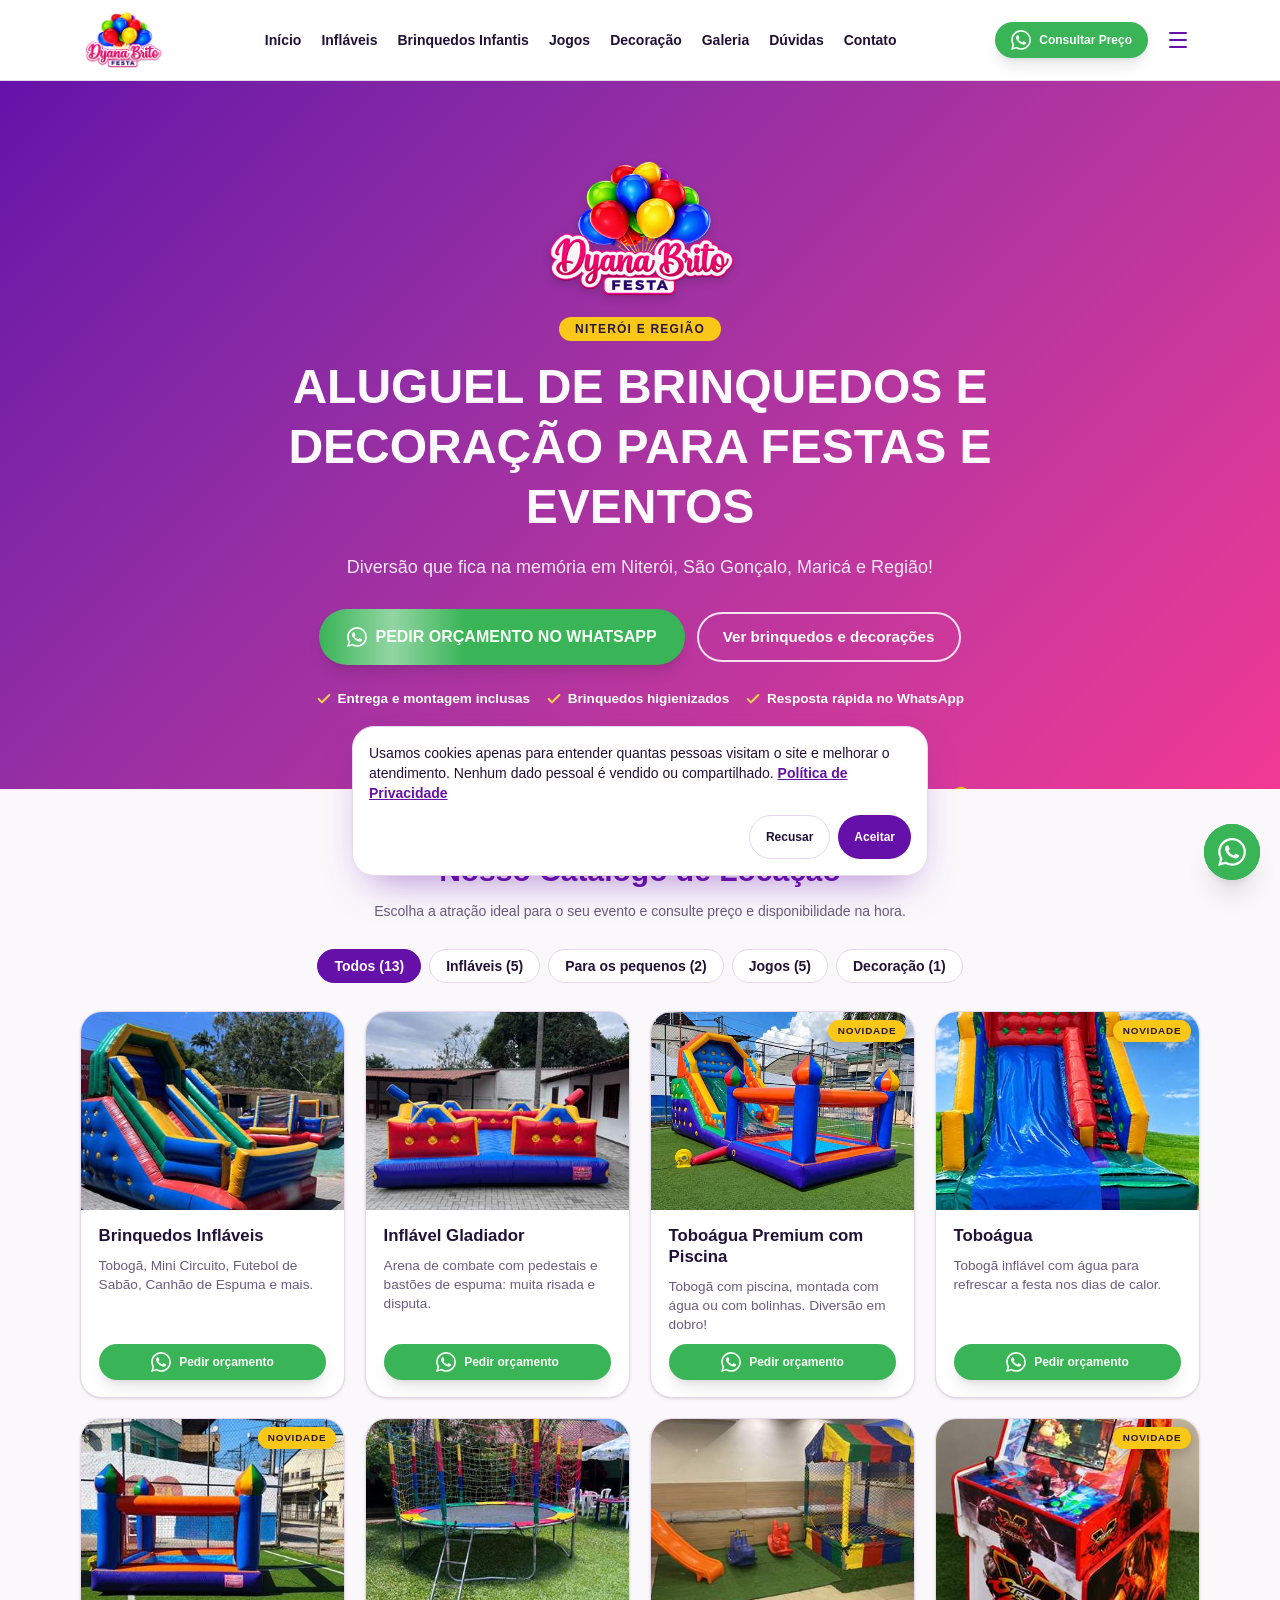
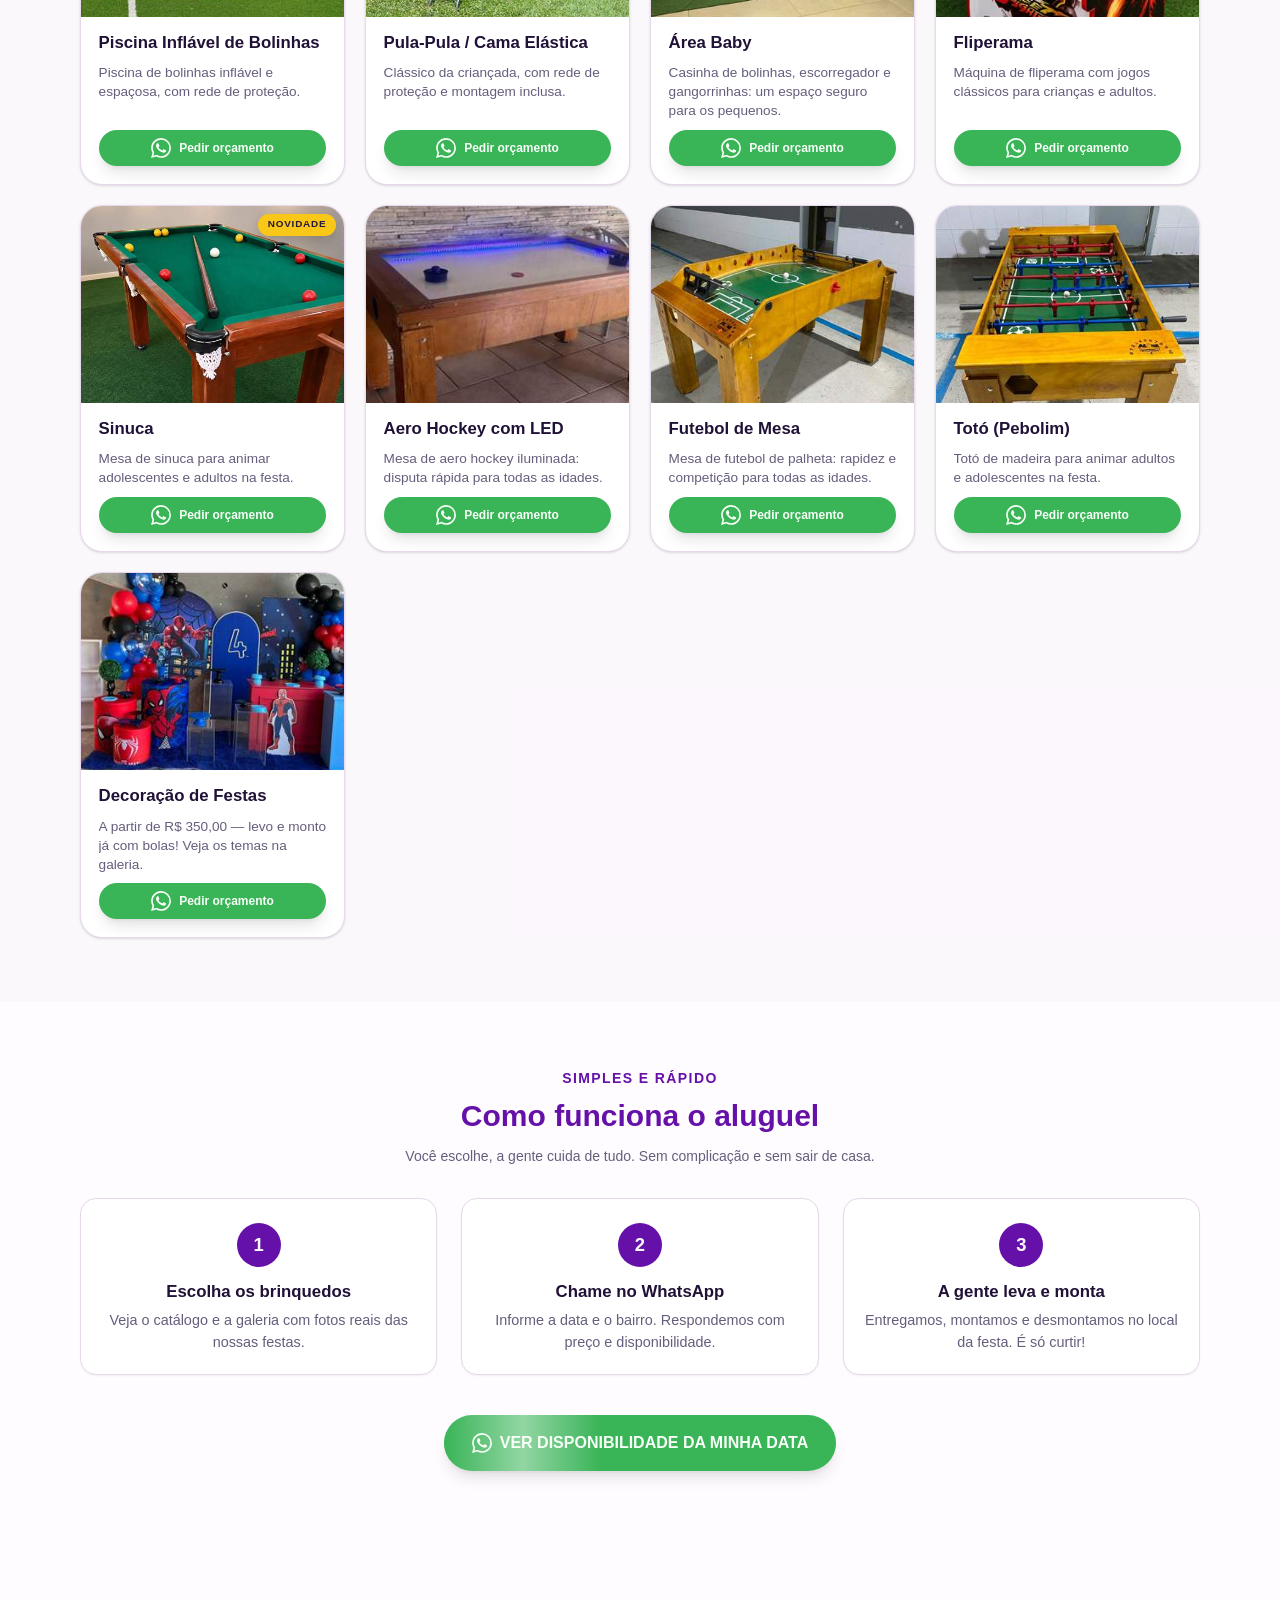
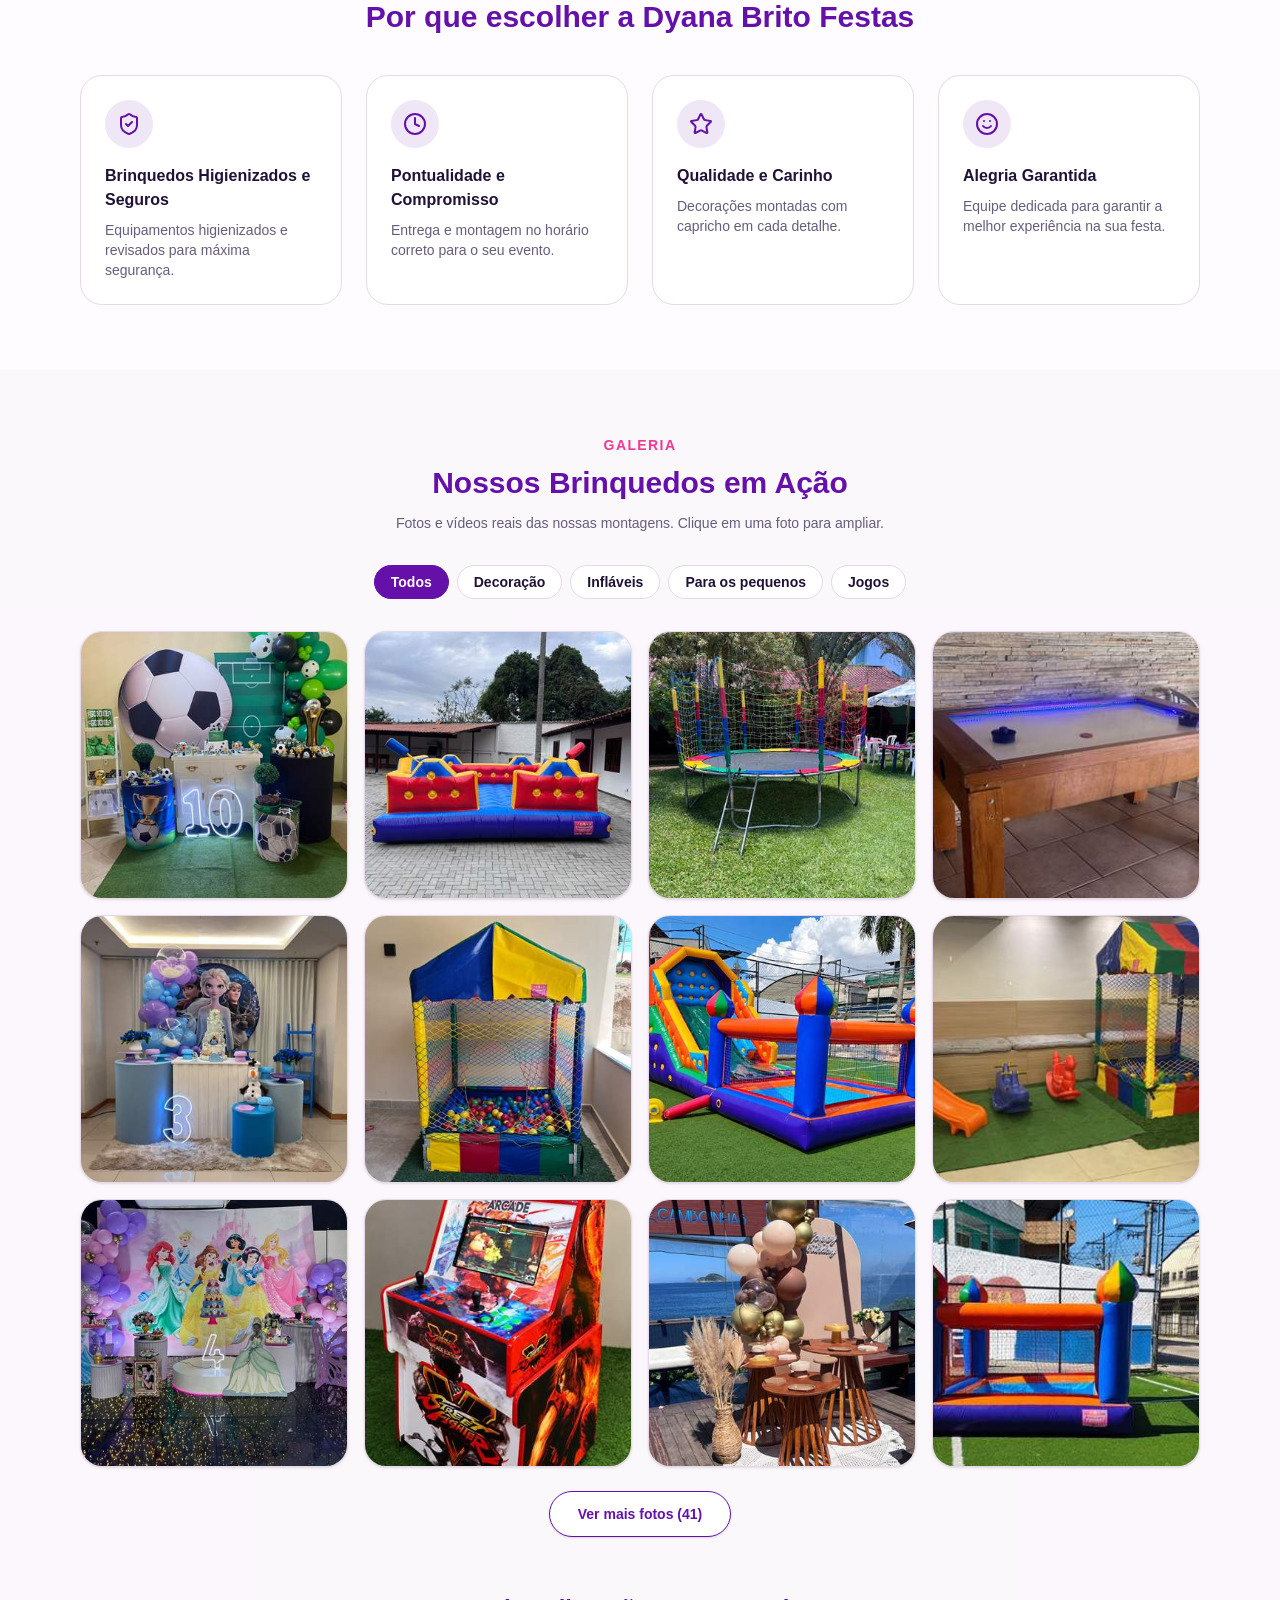
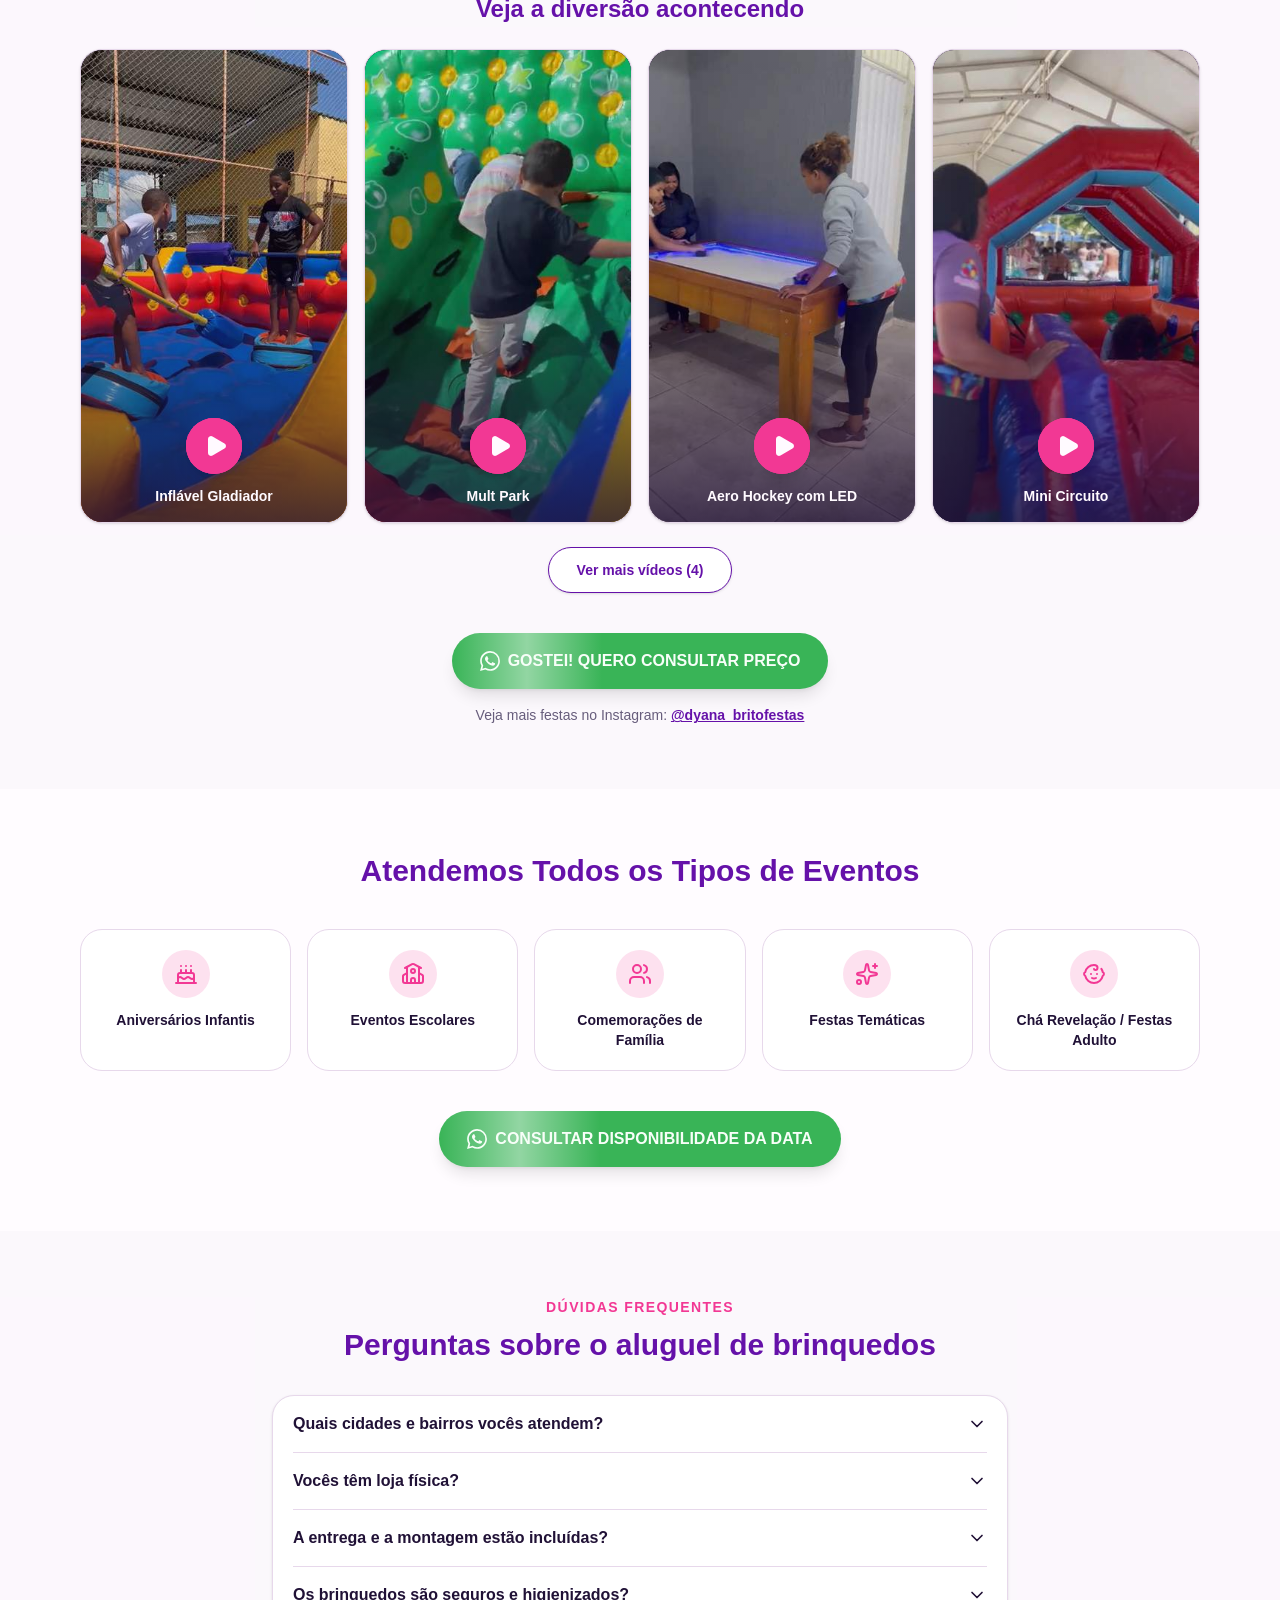
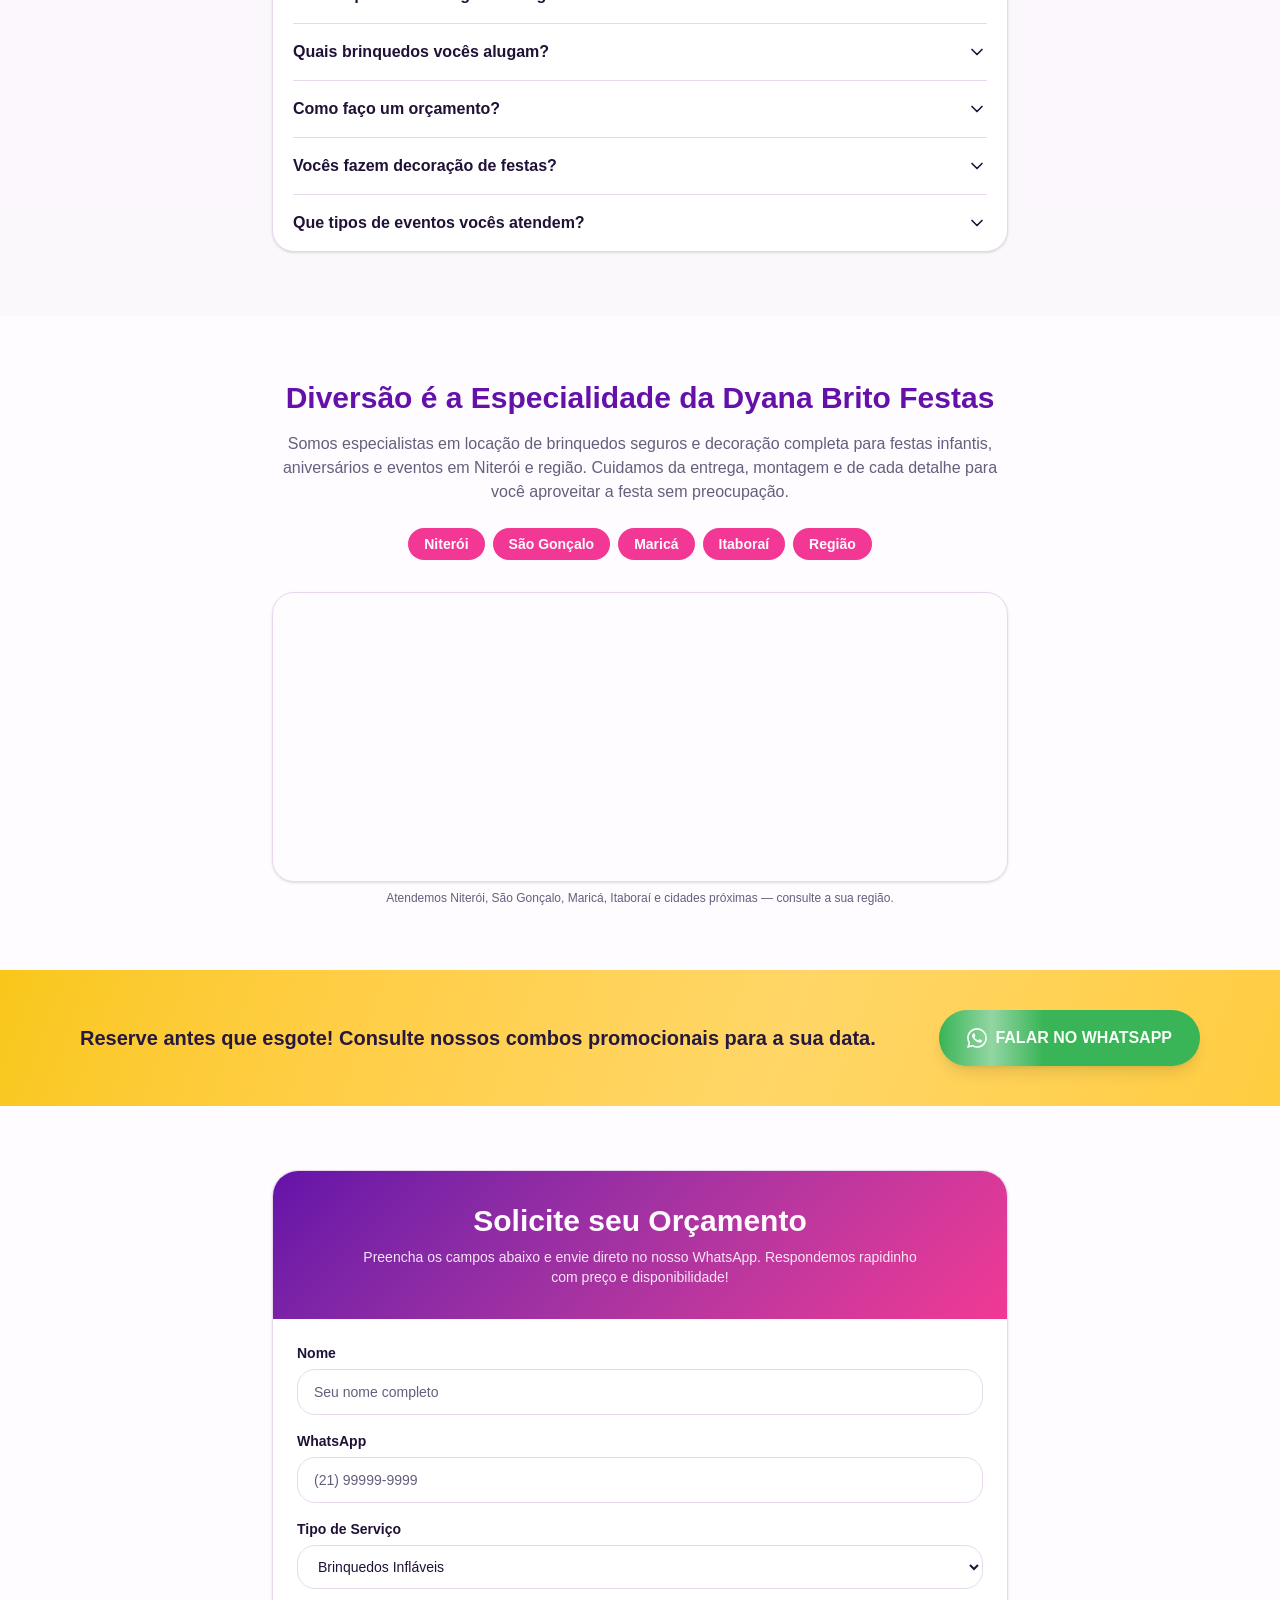
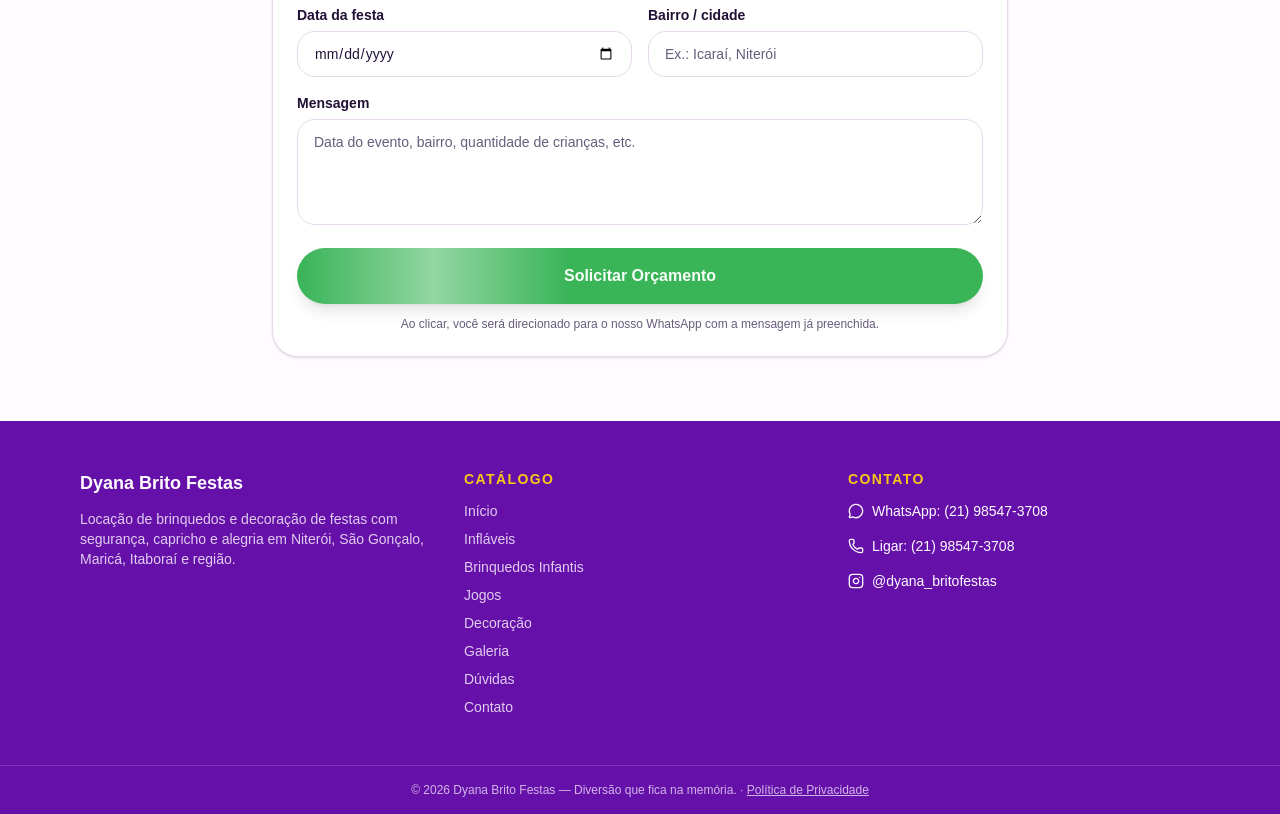
==== commit 7adff76b: "Contraste: rótulo 'Como funciona' e barra fixa do celular Co-Authored-By: Claude Opus 5.5 <noreply@a" ====
--- a/index.html
+++ b/index.html
@@ -44,7 +44,7 @@
 <body class="bg-background">
 <a href="#catalogo" class="dy-skip">Pular para o catálogo</a>
 <div class="min-h-screen bg-background">
-<header class="sticky top-0 z-40 border-b border-border bg-card/95 backdrop-blur transition-shadow duration-300"><div class="mx-auto flex max-w-6xl items-center justify-between gap-4 px-4 py-3"><a href="#inicio" class="shrink-0"><img alt="Dyana Brito Festas" width="180" height="117" class="h-12 w-auto transition-transform duration-300 hover:scale-105 sm:h-14" src="/img/logo-180.png"></a><nav class="hidden items-center gap-5 xl:flex" aria-label="Navegação principal"><a href="#inicio" class="relative whitespace-nowrap text-sm font-semibold text-foreground transition-colors after:absolute after:-bottom-1 after:left-0 after:h-0.5 after:w-full after:origin-left after:scale-x-0 after:rounded-full after:bg-secondary after:transition-transform after:duration-300 hover:text-secondary hover:after:scale-x-100">Início</a><a href="#catalogo-inflaveis" class="relative whitespace-nowrap text-sm font-semibold text-foreground transition-colors after:absolute after:-bottom-1 after:left-0 after:h-0.5 after:w-full after:origin-left after:scale-x-0 after:rounded-full after:bg-secondary after:transition-transform after:duration-300 hover:text-secondary hover:after:scale-x-100">Infláveis</a><a href="#catalogo-infantil" class="relative whitespace-nowrap text-sm font-semibold text-foreground transition-colors after:absolute after:-bottom-1 after:left-0 after:h-0.5 after:w-full after:origin-left after:scale-x-0 after:rounded-full after:bg-secondary after:transition-transform after:duration-300 hover:text-secondary hover:after:scale-x-100">Brinquedos Infantis</a><a href="#catalogo-jogos" class="relative whitespace-nowrap text-sm font-semibold text-foreground transition-colors after:absolute after:-bottom-1 after:left-0 after:h-0.5 after:w-full after:origin-left after:scale-x-0 after:rounded-full after:bg-secondary after:transition-transform after:duration-300 hover:text-secondary hover:after:scale-x-100">Jogos</a><a href="#catalogo-decoracao" class="relative whitespace-nowrap text-sm font-semibold text-foreground transition-colors after:absolute after:-bottom-1 after:left-0 after:h-0.5 after:w-full after:origin-left after:scale-x-0 after:rounded-full after:bg-secondary after:transition-transform after:duration-300 hover:text-secondary hover:after:scale-x-100">Decoração</a><a href="#galeria" class="relative whitespace-nowrap text-sm font-semibold text-foreground transition-colors after:absolute after:-bottom-1 after:left-0 after:h-0.5 after:w-full after:origin-left after:scale-x-0 after:rounded-full after:bg-secondary after:transition-transform after:duration-300 hover:text-secondary hover:after:scale-x-100">Galeria</a><a href="#duvidas" class="relative whitespace-nowrap text-sm font-semibold text-foreground transition-colors after:absolute after:-bottom-1 after:left-0 after:h-0.5 after:w-full after:origin-left after:scale-x-0 after:rounded-full after:bg-secondary after:transition-transform after:duration-300 hover:text-secondary hover:after:scale-x-100">Dúvidas</a><a href="#contato" class="relative whitespace-nowrap text-sm font-semibold text-foreground transition-colors after:absolute after:-bottom-1 after:left-0 after:h-0.5 after:w-full after:origin-left after:scale-x-0 after:rounded-full after:bg-secondary after:transition-transform after:duration-300 hover:text-secondary hover:after:scale-x-100">Contato</a></nav><div class="flex items-center gap-2"><a href="https://wa.me/5521985473708?text=Ol%C3%A1!%20Vim%20pelo%20site%20da%20Dyana%20Brito%20Festas%20e%20gostaria%20de%20consultar%20pre%C3%A7os%20e%20disponibilidade." target="_blank" rel="noopener noreferrer" class="items-center justify-center gap-2 rounded-full bg-whatsapp font-bold text-whatsapp-foreground shadow-lg transition-transform hover:scale-[1.03] focus-visible:outline-none focus-visible:ring-2 focus-visible:ring-ring focus-visible:ring-offset-2 px-4 py-2 text-xs hidden sm:inline-flex"><svg viewBox="0 0 24 24" fill="currentColor" aria-hidden="true" class="size-5 shrink-0"><path d="M17.472 14.382c-.297-.149-1.758-.867-2.03-.967-.273-.099-.471-.148-.67.15-.197.297-.767.966-.94 1.164-.173.198-.347.223-.644.075-.297-.15-1.255-.463-2.39-1.475-.883-.788-1.48-1.761-1.653-2.059-.173-.297-.018-.458.13-.606.134-.133.298-.347.446-.52.149-.174.198-.298.298-.497.099-.198.05-.371-.025-.52-.075-.149-.669-1.612-.916-2.207-.242-.579-.487-.5-.669-.51l-.57-.01c-.198 0-.52.074-.792.372-.272.297-1.04 1.016-1.04 2.479 0 1.462 1.065 2.875 1.213 3.074.149.198 2.096 3.2 5.077 4.487.709.306 1.262.489 1.694.625.712.227 1.36.195 1.872.118.571-.085 1.758-.719 2.006-1.413.248-.694.248-1.289.173-1.413-.074-.124-.272-.198-.57-.347m-5.421 7.403h-.004a9.87 9.87 0 01-5.031-1.378l-.361-.214-3.741.982.998-3.648-.235-.374a9.86 9.86 0 01-1.51-5.26c.001-5.45 4.436-9.884 9.888-9.884a9.82 9.82 0 016.988 2.898 9.825 9.825 0 012.893 6.994c-.003 5.45-4.437 9.884-9.885 9.884m8.413-18.297A11.815 11.815 0 0012.05 0C5.495 0 .16 5.335.157 11.892c0 2.096.547 4.142 1.588 5.945L.057 24l6.305-1.654a11.882 11.882 0 005.683 1.448h.005c6.554 0 11.89-5.335 11.893-11.893A11.821 11.821 0 0020.464 3.488"></path></svg>Consultar Preço</a><button type="button" aria-label="Abrir menu" aria-expanded="false" aria-controls="menu-mobile" class="dy-btn-44 rounded-md p-2 text-primary xl:hidden"><svg xmlns="http://www.w3.org/2000/svg" width="24" height="24" viewBox="0 0 24 24" fill="none" stroke="currentColor" stroke-width="2" stroke-linecap="round" stroke-linejoin="round" class="lucide lucide-menu size-6" aria-hidden="true"><path d="M4 5h16"></path><path d="M4 12h16"></path><path d="M4 19h16"></path></svg></button></div></div><nav id="menu-mobile" class="border-t border-border bg-card px-4 xl:hidden hidden" aria-label="Navegação mobile"><ul class="flex flex-col py-2"><li><a href="#inicio" class="block py-2.5 text-sm font-semibold text-foreground">Início</a></li><li><a href="#catalogo-inflaveis" class="block py-2.5 text-sm font-semibold text-foreground">Infláveis</a></li><li><a href="#catalogo-infantil" class="block py-2.5 text-sm font-semibold text-foreground">Brinquedos Infantis</a></li><li><a href="#catalogo-jogos" class="block py-2.5 text-sm font-semibold text-foreground">Jogos</a></li><li><a href="#catalogo-decoracao" class="block py-2.5 text-sm font-semibold text-foreground">Decoração</a></li><li><a href="#galeria" class="block py-2.5 text-sm font-semibold text-foreground">Galeria</a></li><li><a href="#duvidas" class="block py-2.5 text-sm font-semibold text-foreground">Dúvidas</a></li><li><a href="#contato" class="block py-2.5 text-sm font-semibold text-foreground">Contato</a></li><li class="py-2"><a href="https://wa.me/5521985473708?text=Ol%C3%A1!%20Vim%20pelo%20site%20da%20Dyana%20Brito%20Festas%20e%20gostaria%20de%20consultar%20pre%C3%A7os%20e%20disponibilidade." target="_blank" rel="noopener noreferrer" class="inline-flex items-center justify-center gap-2 rounded-full bg-whatsapp font-bold text-whatsapp-foreground shadow-lg transition-transform hover:scale-[1.03] focus-visible:outline-none focus-visible:ring-2 focus-visible:ring-ring focus-visible:ring-offset-2 px-4 py-2 text-xs w-full"><svg viewBox="0 0 24 24" fill="currentColor" aria-hidden="true" class="size-5 shrink-0"><path d="M17.472 14.382c-.297-.149-1.758-.867-2.03-.967-.273-.099-.471-.148-.67.15-.197.297-.767.966-.94 1.164-.173.198-.347.223-.644.075-.297-.15-1.255-.463-2.39-1.475-.883-.788-1.48-1.761-1.653-2.059-.173-.297-.018-.458.13-.606.134-.133.298-.347.446-.52.149-.174.198-.298.298-.497.099-.198.05-.371-.025-.52-.075-.149-.669-1.612-.916-2.207-.242-.579-.487-.5-.669-.51l-.57-.01c-.198 0-.52.074-.792.372-.272.297-1.04 1.016-1.04 2.479 0 1.462 1.065 2.875 1.213 3.074.149.198 2.096 3.2 5.077 4.487.709.306 1.262.489 1.694.625.712.227 1.36.195 1.872.118.571-.085 1.758-.719 2.006-1.413.248-.694.248-1.289.173-1.413-.074-.124-.272-.198-.57-.347m-5.421 7.403h-.004a9.87 9.87 0 01-5.031-1.378l-.361-.214-3.741.982.998-3.648-.235-.374a9.86 9.86 0 01-1.51-5.26c.001-5.45 4.436-9.884 9.888-9.884a9.82 9.82 0 016.988 2.898 9.825 9.825 0 012.893 6.994c-.003 5.45-4.437 9.884-9.885 9.884m8.413-18.297A11.815 11.815 0 0012.05 0C5.495 0 .16 5.335.157 11.892c0 2.096.547 4.142 1.588 5.945L.057 24l6.305-1.654a11.882 11.882 0 005.683 1.448h.005c6.554 0 11.89-5.335 11.893-11.893A11.821 11.821 0 0020.464 3.488"></path></svg>Consultar Preço no WhatsApp</a></li></ul></nav></header><main><section id="inicio" class="relative overflow-hidden text-primary-foreground" style="background-image:var(--gradient-brand)"><div class="pointer-events-none absolute inset-0" aria-hidden="true"><span class="confetti" aria-hidden="true" style="left:4%;--confetti-duration:14s;--confetti-delay:0s;--confetti-opacity:0.55;--confetti-spin:20deg"><svg width="26" height="39" viewBox="0 0 20 30"><ellipse cx="10" cy="10" rx="9" ry="10" fill="var(--color-accent)"></ellipse><path d="M10 20 L8 23 L12 23 Z" fill="var(--color-accent)"></path><path d="M10 23 Q12 26 9 30" stroke="#ffffff" stroke-opacity="0.6" fill="none"></path></svg></span><span class="confetti" aria-hidden="true" style="left:12%;--confetti-duration:11s;--confetti-delay:3s;--confetti-opacity:0.75;--confetti-spin:540deg;width:10px;height:10px;background:rgb(255, 255, 255);border-radius:9999px"></span><span class="confetti" aria-hidden="true" style="left:20%;--confetti-duration:13s;--confetti-delay:6s;--confetti-opacity:0.75;--confetti-spin:540deg;width:12px;height:12px;background:var(--color-accent);border-radius:2px"></span><span class="confetti" aria-hidden="true" style="left:30%;--confetti-duration:10s;--confetti-delay:1.5s;--confetti-opacity:0.75;--confetti-spin:540deg;width:8px;height:8px;background:rgb(255, 255, 255);border-radius:9999px"></span><span class="confetti" aria-hidden="true" style="left:42%;--confetti-duration:16s;--confetti-delay:8s;--confetti-opacity:0.55;--confetti-spin:20deg"><svg width="22" height="33" viewBox="0 0 20 30"><ellipse cx="10" cy="10" rx="9" ry="10" fill="oklch(0.8 0.15 356)"></ellipse><path d="M10 20 L8 23 L12 23 Z" fill="oklch(0.8 0.15 356)"></path><path d="M10 23 Q12 26 9 30" stroke="#ffffff" stroke-opacity="0.6" fill="none"></path></svg></span><span class="confetti" aria-hidden="true" style="left:55%;--confetti-duration:12s;--confetti-delay:4s;--confetti-opacity:0.75;--confetti-spin:540deg;width:10px;height:10px;background:var(--color-accent);border-radius:2px"></span><span class="confetti" aria-hidden="true" style="left:65%;--confetti-duration:9s;--confetti-delay:0.5s;--confetti-opacity:0.75;--confetti-spin:540deg;width:8px;height:8px;background:rgb(255, 255, 255);border-radius:9999px"></span><span class="confetti" aria-hidden="true" style="left:74%;--confetti-duration:15s;--confetti-delay:5s;--confetti-opacity:0.55;--confetti-spin:20deg"><svg width="28" height="42" viewBox="0 0 20 30"><ellipse cx="10" cy="10" rx="9" ry="10" fill="var(--color-accent)"></ellipse><path d="M10 20 L8 23 L12 23 Z" fill="var(--color-accent)"></path><path d="M10 23 Q12 26 9 30" stroke="#ffffff" stroke-opacity="0.6" fill="none"></path></svg></span><span class="confetti" aria-hidden="true" style="left:83%;--confetti-duration:11s;--confetti-delay:2s;--confetti-opacity:0.75;--confetti-spin:540deg;width:12px;height:12px;background:oklch(0.8 0.15 356);border-radius:2px"></span><span class="confetti" aria-hidden="true" style="left:92%;--confetti-duration:13s;--confetti-delay:7s;--confetti-opacity:0.75;--confetti-spin:540deg;width:10px;height:10px;background:rgb(255, 255, 255);border-radius:9999px"></span><span class="confetti" aria-hidden="true" style="left:96%;--confetti-duration:17s;--confetti-delay:10s;--confetti-opacity:0.55;--confetti-spin:20deg"><svg width="20" height="30" viewBox="0 0 20 30"><ellipse cx="10" cy="10" rx="9" ry="10" fill="oklch(0.8 0.15 356)"></ellipse><path d="M10 20 L8 23 L12 23 Z" fill="oklch(0.8 0.15 356)"></path><path d="M10 23 Q12 26 9 30" stroke="#ffffff" stroke-opacity="0.6" fill="none"></path></svg></span></div><div class="relative mx-auto max-w-3xl px-4 py-14 text-center md:py-20"><div><img alt="Dyana Brito Festas" width="320" height="208" fetchpriority="high" class="float-soft mx-auto w-auto drop-shadow-lg" style="height:clamp(6.5rem, 22vw, 8.5rem)" src="/img/logo-320.png"></div><span class="mt-5 inline-block rounded-full bg-accent px-4 py-1 text-xs font-bold uppercase tracking-widest text-accent-foreground">Niterói e Região</span><h1 class="mt-4 text-3xl font-extrabold leading-tight sm:text-4xl lg:text-5xl">ALUGUEL DE BRINQUEDOS E DECORAÇÃO PARA FESTAS E EVENTOS</h1><p class="mt-4 text-base text-primary-foreground/90 sm:text-lg">Diversão que fica na memória em Niterói, São Gonçalo, Maricá e Região!</p><div class="mt-7 flex flex-col items-center justify-center gap-3 sm:flex-row"><a href="https://wa.me/5521985473708?text=Ol%C3%A1!%20Vim%20pelo%20site%20da%20Dyana%20Brito%20Festas%20e%20gostaria%20de%20um%20or%C3%A7amento%20para%20a%20minha%20festa." target="_blank" rel="noopener noreferrer" class="inline-flex items-center justify-center gap-2 rounded-full bg-whatsapp font-bold text-whatsapp-foreground shadow-lg transition-transform hover:scale-[1.03] focus-visible:outline-none focus-visible:ring-2 focus-visible:ring-ring focus-visible:ring-offset-2 px-7 py-4 text-base btn-shine w-full sm:w-auto"><svg viewBox="0 0 24 24" fill="currentColor" aria-hidden="true" class="size-5 shrink-0"><path d="M17.472 14.382c-.297-.149-1.758-.867-2.03-.967-.273-.099-.471-.148-.67.15-.197.297-.767.966-.94 1.164-.173.198-.347.223-.644.075-.297-.15-1.255-.463-2.39-1.475-.883-.788-1.48-1.761-1.653-2.059-.173-.297-.018-.458.13-.606.134-.133.298-.347.446-.52.149-.174.198-.298.298-.497.099-.198.05-.371-.025-.52-.075-.149-.669-1.612-.916-2.207-.242-.579-.487-.5-.669-.51l-.57-.01c-.198 0-.52.074-.792.372-.272.297-1.04 1.016-1.04 2.479 0 1.462 1.065 2.875 1.213 3.074.149.198 2.096 3.2 5.077 4.487.709.306 1.262.489 1.694.625.712.227 1.36.195 1.872.118.571-.085 1.758-.719 2.006-1.413.248-.694.248-1.289.173-1.413-.074-.124-.272-.198-.57-.347m-5.421 7.403h-.004a9.87 9.87 0 01-5.031-1.378l-.361-.214-3.741.982.998-3.648-.235-.374a9.86 9.86 0 01-1.51-5.26c.001-5.45 4.436-9.884 9.888-9.884a9.82 9.82 0 016.988 2.898 9.825 9.825 0 012.893 6.994c-.003 5.45-4.437 9.884-9.885 9.884m8.413-18.297A11.815 11.815 0 0012.05 0C5.495 0 .16 5.335.157 11.892c0 2.096.547 4.142 1.588 5.945L.057 24l6.305-1.654a11.882 11.882 0 005.683 1.448h.005c6.554 0 11.89-5.335 11.893-11.893A11.821 11.821 0 0020.464 3.488"></path></svg>PEDIR ORÇAMENTO NO WHATSAPP</a><a href="#catalogo" class="dy-hero-sec">Ver brinquedos e decorações</a></div><ul class="dy-trust" aria-label="Por que alugar com a gente"><li><svg viewBox="0 0 24 24" width="16" height="16" fill="none" stroke="currentColor" stroke-width="3" stroke-linecap="round" stroke-linejoin="round" aria-hidden="true"><path d="M20 6 9 17l-5-5"/></svg> Entrega e montagem inclusas</li><li><svg viewBox="0 0 24 24" width="16" height="16" fill="none" stroke="currentColor" stroke-width="3" stroke-linecap="round" stroke-linejoin="round" aria-hidden="true"><path d="M20 6 9 17l-5-5"/></svg> Brinquedos higienizados</li><li><svg viewBox="0 0 24 24" width="16" height="16" fill="none" stroke="currentColor" stroke-width="3" stroke-linecap="round" stroke-linejoin="round" aria-hidden="true"><path d="M20 6 9 17l-5-5"/></svg> Resposta rápida no WhatsApp</li></ul></div></section><section id="catalogo" class="bg-muted/40 py-16"><div class="mx-auto max-w-6xl px-4"><div data-variant="up" class="reveal" style="--reveal-delay:0ms"><h2 class="text-center text-2xl font-extrabold text-primary sm:text-3xl">Nosso Catálogo de Locação</h2><p class="mx-auto mt-3 max-w-2xl text-center text-sm text-muted-foreground">Escolha a atração ideal para o seu evento e consulte preço e disponibilidade na hora.</p></div><div class="dy-tabs" role="tablist" aria-label="Filtrar catálogo"><button type="button" role="tab" data-id="todos" aria-selected="true" class="rounded-full border px-4 py-1.5 text-sm font-semibold transition-all duration-300 border-primary bg-primary text-primary-foreground shadow-[var(--shadow-festive)]">Todos (13)</button><button type="button" role="tab" data-id="inflaveis" aria-selected="false" class="rounded-full border px-4 py-1.5 text-sm font-semibold transition-all duration-300 border-border bg-card text-foreground hover:-translate-y-0.5 hover:border-secondary hover:text-secondary">Infláveis (5)</button><button type="button" role="tab" data-id="infantil" aria-selected="false" class="rounded-full border px-4 py-1.5 text-sm font-semibold transition-all duration-300 border-border bg-card text-foreground hover:-translate-y-0.5 hover:border-secondary hover:text-secondary">Para os pequenos (2)</button><button type="button" role="tab" data-id="jogos" aria-selected="false" class="rounded-full border px-4 py-1.5 text-sm font-semibold transition-all duration-300 border-border bg-card text-foreground hover:-translate-y-0.5 hover:border-secondary hover:text-secondary">Jogos (5)</button><button type="button" role="tab" data-id="decoracao" aria-selected="false" class="rounded-full border px-4 py-1.5 text-sm font-semibold transition-all duration-300 border-border bg-card text-foreground hover:-translate-y-0.5 hover:border-secondary hover:text-secondary">Decoração (1)</button></div><div class="dy-cat-grid"><div data-cat="inflaveis" data-variant="up" class="reveal h-full" style="--reveal-delay:0ms"><article class="group flex h-full flex-col overflow-hidden rounded-2xl border border-border bg-card shadow-sm transition-all duration-300 hover:-translate-y-2 hover:shadow-[var(--shadow-festive)]"><div class="relative overflow-hidden"><img alt="Tobogã inflável grande para eventos" width="480" height="360" loading="lazy" decoding="async" class="dy-cat-img" src="/img/toboga-2-480.jpg" srcset="/img/toboga-2-480.jpg 480w, /img/toboga-2-800.jpg 800w" sizes="(min-width:1024px) 270px, (min-width:768px) 32vw, 48vw"></div><div class="dy-cat-body"><h3 class="dy-cat-title">Brinquedos Infláveis</h3><p class="dy-cat-desc">Tobogã, Mini Circuito, Futebol de Sabão, Canhão de Espuma e mais.</p><a href="https://wa.me/5521985473708?text=Ol%C3%A1!%20Vim%20pelo%20site%20da%20Dyana%20Brito%20Festas%20e%20gostaria%20de%20consultar%20pre%C3%A7os%20e%20disponibilidade%20de%3A%20Brinquedos%20Infl%C3%A1veis." target="_blank" rel="noopener noreferrer" class="inline-flex items-center justify-center gap-2 rounded-full bg-whatsapp font-bold text-whatsapp-foreground shadow-lg transition-transform hover:scale-[1.03] focus-visible:outline-none focus-visible:ring-2 focus-visible:ring-ring focus-visible:ring-offset-2 px-4 py-2 text-xs w-full"><svg viewBox="0 0 24 24" fill="currentColor" aria-hidden="true" class="size-5 shrink-0"><path d="M17.472 14.382c-.297-.149-1.758-.867-2.03-.967-.273-.099-.471-.148-.67.15-.197.297-.767.966-.94 1.164-.173.198-.347.223-.644.075-.297-.15-1.255-.463-2.39-1.475-.883-.788-1.48-1.761-1.653-2.059-.173-.297-.018-.458.13-.606.134-.133.298-.347.446-.52.149-.174.198-.298.298-.497.099-.198.05-.371-.025-.52-.075-.149-.669-1.612-.916-2.207-.242-.579-.487-.5-.669-.51l-.57-.01c-.198 0-.52.074-.792.372-.272.297-1.04 1.016-1.04 2.479 0 1.462 1.065 2.875 1.213 3.074.149.198 2.096 3.2 5.077 4.487.709.306 1.262.489 1.694.625.712.227 1.36.195 1.872.118.571-.085 1.758-.719 2.006-1.413.248-.694.248-1.289.173-1.413-.074-.124-.272-.198-.57-.347m-5.421 7.403h-.004a9.87 9.87 0 01-5.031-1.378l-.361-.214-3.741.982.998-3.648-.235-.374a9.86 9.86 0 01-1.51-5.26c.001-5.45 4.436-9.884 9.888-9.884a9.82 9.82 0 016.988 2.898 9.825 9.825 0 012.893 6.994c-.003 5.45-4.437 9.884-9.885 9.884m8.413-18.297A11.815 11.815 0 0012.05 0C5.495 0 .16 5.335.157 11.892c0 2.096.547 4.142 1.588 5.945L.057 24l6.305-1.654a11.882 11.882 0 005.683 1.448h.005c6.554 0 11.89-5.335 11.893-11.893A11.821 11.821 0 0020.464 3.488"></path></svg>Pedir orçamento</a></div></article></div><div data-cat="inflaveis" data-variant="up" class="reveal h-full" style="--reveal-delay:90ms"><article class="group flex h-full flex-col overflow-hidden rounded-2xl border border-border bg-card shadow-sm transition-all duration-300 hover:-translate-y-2 hover:shadow-[var(--shadow-festive)]"><div class="relative overflow-hidden"><img alt="Inflável gladiador vermelho e azul montado ao ar livre" width="480" height="360" loading="lazy" decoding="async" class="dy-cat-img" src="/img/gladiador-1-480.jpg" srcset="/img/gladiador-1-480.jpg 480w, /img/gladiador-1-800.jpg 800w" sizes="(min-width:1024px) 270px, (min-width:768px) 32vw, 48vw"></div><div class="dy-cat-body"><h3 class="dy-cat-title">Inflável Gladiador</h3><p class="dy-cat-desc">Arena de combate com pedestais e bastões de espuma: muita risada e disputa.</p><a href="https://wa.me/5521985473708?text=Ol%C3%A1!%20Vim%20pelo%20site%20da%20Dyana%20Brito%20Festas%20e%20gostaria%20de%20consultar%20pre%C3%A7os%20e%20disponibilidade%20de%3A%20Infl%C3%A1vel%20Gladiador." target="_blank" rel="noopener noreferrer" class="inline-flex items-center justify-center gap-2 rounded-full bg-whatsapp font-bold text-whatsapp-foreground shadow-lg transition-transform hover:scale-[1.03] focus-visible:outline-none focus-visible:ring-2 focus-visible:ring-ring focus-visible:ring-offset-2 px-4 py-2 text-xs w-full"><svg viewBox="0 0 24 24" fill="currentColor" aria-hidden="true" class="size-5 shrink-0"><path d="M17.472 14.382c-.297-.149-1.758-.867-2.03-.967-.273-.099-.471-.148-.67.15-.197.297-.767.966-.94 1.164-.173.198-.347.223-.644.075-.297-.15-1.255-.463-2.39-1.475-.883-.788-1.48-1.761-1.653-2.059-.173-.297-.018-.458.13-.606.134-.133.298-.347.446-.52.149-.174.198-.298.298-.497.099-.198.05-.371-.025-.52-.075-.149-.669-1.612-.916-2.207-.242-.579-.487-.5-.669-.51l-.57-.01c-.198 0-.52.074-.792.372-.272.297-1.04 1.016-1.04 2.479 0 1.462 1.065 2.875 1.213 3.074.149.198 2.096 3.2 5.077 4.487.709.306 1.262.489 1.694.625.712.227 1.36.195 1.872.118.571-.085 1.758-.719 2.006-1.413.248-.694.248-1.289.173-1.413-.074-.124-.272-.198-.57-.347m-5.421 7.403h-.004a9.87 9.87 0 01-5.031-1.378l-.361-.214-3.741.982.998-3.648-.235-.374a9.86 9.86 0 01-1.51-5.26c.001-5.45 4.436-9.884 9.888-9.884a9.82 9.82 0 016.988 2.898 9.825 9.825 0 012.893 6.994c-.003 5.45-4.437 9.884-9.885 9.884m8.413-18.297A11.815 11.815 0 0012.05 0C5.495 0 .16 5.335.157 11.892c0 2.096.547 4.142 1.588 5.945L.057 24l6.305-1.654a11.882 11.882 0 005.683 1.448h.005c6.554 0 11.89-5.335 11.893-11.893A11.821 11.821 0 0020.464 3.488"></path></svg>Pedir orçamento</a></div></article></div><div data-cat="inflaveis" data-variant="up" class="reveal h-full" style="--reveal-delay:180ms"><article class="group flex h-full flex-col overflow-hidden rounded-2xl border border-border bg-card shadow-sm transition-all duration-300 hover:-translate-y-2 hover:shadow-[var(--shadow-festive)]"><div class="relative overflow-hidden"><img alt="Toboágua premium inflável com escorregador e piscina" width="480" height="360" loading="lazy" decoding="async" class="dy-cat-img" src="/img/toboagua-premium-480.jpg" srcset="/img/toboagua-premium-480.jpg 480w, /img/toboagua-premium-800.jpg 800w" sizes="(min-width:1024px) 270px, (min-width:768px) 32vw, 48vw"><span class="dy-badge">Novidade</span></div><div class="dy-cat-body"><h3 class="dy-cat-title">Toboágua Premium com Piscina</h3><p class="dy-cat-desc">Tobogã com piscina, montada com água ou com bolinhas. Diversão em dobro!</p><a href="https://wa.me/5521985473708?text=Ol%C3%A1!%20Vim%20pelo%20site%20da%20Dyana%20Brito%20Festas%20e%20gostaria%20de%20consultar%20pre%C3%A7os%20e%20disponibilidade%20de%3A%20Tobo%C3%A1gua%20Premium%20com%20Piscina." target="_blank" rel="noopener noreferrer" class="inline-flex items-center justify-center gap-2 rounded-full bg-whatsapp font-bold text-whatsapp-foreground shadow-lg transition-transform hover:scale-[1.03] focus-visible:outline-none focus-visible:ring-2 focus-visible:ring-ring focus-visible:ring-offset-2 px-4 py-2 text-xs w-full"><svg viewBox="0 0 24 24" fill="currentColor" aria-hidden="true" class="size-5 shrink-0"><path d="M17.472 14.382c-.297-.149-1.758-.867-2.03-.967-.273-.099-.471-.148-.67.15-.197.297-.767.966-.94 1.164-.173.198-.347.223-.644.075-.297-.15-1.255-.463-2.39-1.475-.883-.788-1.48-1.761-1.653-2.059-.173-.297-.018-.458.13-.606.134-.133.298-.347.446-.52.149-.174.198-.298.298-.497.099-.198.05-.371-.025-.52-.075-.149-.669-1.612-.916-2.207-.242-.579-.487-.5-.669-.51l-.57-.01c-.198 0-.52.074-.792.372-.272.297-1.04 1.016-1.04 2.479 0 1.462 1.065 2.875 1.213 3.074.149.198 2.096 3.2 5.077 4.487.709.306 1.262.489 1.694.625.712.227 1.36.195 1.872.118.571-.085 1.758-.719 2.006-1.413.248-.694.248-1.289.173-1.413-.074-.124-.272-.198-.57-.347m-5.421 7.403h-.004a9.87 9.87 0 01-5.031-1.378l-.361-.214-3.741.982.998-3.648-.235-.374a9.86 9.86 0 01-1.51-5.26c.001-5.45 4.436-9.884 9.888-9.884a9.82 9.82 0 016.988 2.898 9.825 9.825 0 012.893 6.994c-.003 5.45-4.437 9.884-9.885 9.884m8.413-18.297A11.815 11.815 0 0012.05 0C5.495 0 .16 5.335.157 11.892c0 2.096.547 4.142 1.588 5.945L.057 24l6.305-1.654a11.882 11.882 0 005.683 1.448h.005c6.554 0 11.89-5.335 11.893-11.893A11.821 11.821 0 0020.464 3.488"></path></svg>Pedir orçamento</a></div></article></div><div data-cat="inflaveis" data-variant="up" class="reveal h-full" style="--reveal-delay:270ms"><article class="group flex h-full flex-col overflow-hidden rounded-2xl border border-border bg-card shadow-sm transition-all duration-300 hover:-translate-y-2 hover:shadow-[var(--shadow-festive)]"><div class="relative overflow-hidden"><img alt="Toboágua inflável colorido montado no gramado" width="480" height="360" loading="lazy" decoding="async" class="dy-cat-img" src="/img/toboagua-480.jpg" srcset="/img/toboagua-480.jpg 480w, /img/toboagua-800.jpg 800w" sizes="(min-width:1024px) 270px, (min-width:768px) 32vw, 48vw"><span class="dy-badge">Novidade</span></div><div class="dy-cat-body"><h3 class="dy-cat-title">Toboágua</h3><p class="dy-cat-desc">Tobogã inflável com água para refrescar a festa nos dias de calor.</p><a href="https://wa.me/5521985473708?text=Ol%C3%A1!%20Vim%20pelo%20site%20da%20Dyana%20Brito%20Festas%20e%20gostaria%20de%20consultar%20pre%C3%A7os%20e%20disponibilidade%20de%3A%20Tobo%C3%A1gua." target="_blank" rel="noopener noreferrer" class="inline-flex items-center justify-center gap-2 rounded-full bg-whatsapp font-bold text-whatsapp-foreground shadow-lg transition-transform hover:scale-[1.03] focus-visible:outline-none focus-visible:ring-2 focus-visible:ring-ring focus-visible:ring-offset-2 px-4 py-2 text-xs w-full"><svg viewBox="0 0 24 24" fill="currentColor" aria-hidden="true" class="size-5 shrink-0"><path d="M17.472 14.382c-.297-.149-1.758-.867-2.03-.967-.273-.099-.471-.148-.67.15-.197.297-.767.966-.94 1.164-.173.198-.347.223-.644.075-.297-.15-1.255-.463-2.39-1.475-.883-.788-1.48-1.761-1.653-2.059-.173-.297-.018-.458.13-.606.134-.133.298-.347.446-.52.149-.174.198-.298.298-.497.099-.198.05-.371-.025-.52-.075-.149-.669-1.612-.916-2.207-.242-.579-.487-.5-.669-.51l-.57-.01c-.198 0-.52.074-.792.372-.272.297-1.04 1.016-1.04 2.479 0 1.462 1.065 2.875 1.213 3.074.149.198 2.096 3.2 5.077 4.487.709.306 1.262.489 1.694.625.712.227 1.36.195 1.872.118.571-.085 1.758-.719 2.006-1.413.248-.694.248-1.289.173-1.413-.074-.124-.272-.198-.57-.347m-5.421 7.403h-.004a9.87 9.87 0 01-5.031-1.378l-.361-.214-3.741.982.998-3.648-.235-.374a9.86 9.86 0 01-1.51-5.26c.001-5.45 4.436-9.884 9.888-9.884a9.82 9.82 0 016.988 2.898 9.825 9.825 0 012.893 6.994c-.003 5.45-4.437 9.884-9.885 9.884m8.413-18.297A11.815 11.815 0 0012.05 0C5.495 0 .16 5.335.157 11.892c0 2.096.547 4.142 1.588 5.945L.057 24l6.305-1.654a11.882 11.882 0 005.683 1.448h.005c6.554 0 11.89-5.335 11.893-11.893A11.821 11.821 0 0020.464 3.488"></path></svg>Pedir orçamento</a></div></article></div><div data-cat="inflaveis" data-variant="up" class="reveal h-full" style="--reveal-delay:0ms"><article class="group flex h-full flex-col overflow-hidden rounded-2xl border border-border bg-card shadow-sm transition-all duration-300 hover:-translate-y-2 hover:shadow-[var(--shadow-festive)]"><div class="relative overflow-hidden"><img alt="Piscina inflável de bolinhas com rede de proteção" width="480" height="360" loading="lazy" decoding="async" class="dy-cat-img" src="/img/piscina-bolinha-1-480.jpg" srcset="/img/piscina-bolinha-1-480.jpg 480w, /img/piscina-bolinha-1-800.jpg 800w" sizes="(min-width:1024px) 270px, (min-width:768px) 32vw, 48vw"><span class="dy-badge">Novidade</span></div><div class="dy-cat-body"><h3 class="dy-cat-title">Piscina Inflável de Bolinhas</h3><p class="dy-cat-desc">Piscina de bolinhas inflável e espaçosa, com rede de proteção.</p><a href="https://wa.me/5521985473708?text=Ol%C3%A1!%20Vim%20pelo%20site%20da%20Dyana%20Brito%20Festas%20e%20gostaria%20de%20consultar%20pre%C3%A7os%20e%20disponibilidade%20de%3A%20Piscina%20Infl%C3%A1vel%20de%20Bolinhas." target="_blank" rel="noopener noreferrer" class="inline-flex items-center justify-center gap-2 rounded-full bg-whatsapp font-bold text-whatsapp-foreground shadow-lg transition-transform hover:scale-[1.03] focus-visible:outline-none focus-visible:ring-2 focus-visible:ring-ring focus-visible:ring-offset-2 px-4 py-2 text-xs w-full"><svg viewBox="0 0 24 24" fill="currentColor" aria-hidden="true" class="size-5 shrink-0"><path d="M17.472 14.382c-.297-.149-1.758-.867-2.03-.967-.273-.099-.471-.148-.67.15-.197.297-.767.966-.94 1.164-.173.198-.347.223-.644.075-.297-.15-1.255-.463-2.39-1.475-.883-.788-1.48-1.761-1.653-2.059-.173-.297-.018-.458.13-.606.134-.133.298-.347.446-.52.149-.174.198-.298.298-.497.099-.198.05-.371-.025-.52-.075-.149-.669-1.612-.916-2.207-.242-.579-.487-.5-.669-.51l-.57-.01c-.198 0-.52.074-.792.372-.272.297-1.04 1.016-1.04 2.479 0 1.462 1.065 2.875 1.213 3.074.149.198 2.096 3.2 5.077 4.487.709.306 1.262.489 1.694.625.712.227 1.36.195 1.872.118.571-.085 1.758-.719 2.006-1.413.248-.694.248-1.289.173-1.413-.074-.124-.272-.198-.57-.347m-5.421 7.403h-.004a9.87 9.87 0 01-5.031-1.378l-.361-.214-3.741.982.998-3.648-.235-.374a9.86 9.86 0 01-1.51-5.26c.001-5.45 4.436-9.884 9.888-9.884a9.82 9.82 0 016.988 2.898 9.825 9.825 0 012.893 6.994c-.003 5.45-4.437 9.884-9.885 9.884m8.413-18.297A11.815 11.815 0 0012.05 0C5.495 0 .16 5.335.157 11.892c0 2.096.547 4.142 1.588 5.945L.057 24l6.305-1.654a11.882 11.882 0 005.683 1.448h.005c6.554 0 11.89-5.335 11.893-11.893A11.821 11.821 0 0020.464 3.488"></path></svg>Pedir orçamento</a></div></article></div><div data-cat="infantil" data-variant="up" class="reveal h-full" style="--reveal-delay:90ms"><article class="group flex h-full flex-col overflow-hidden rounded-2xl border border-border bg-card shadow-sm transition-all duration-300 hover:-translate-y-2 hover:shadow-[var(--shadow-festive)]"><div class="relative overflow-hidden"><img alt="Cama elástica com rede de proteção montada em quintal" width="480" height="360" loading="lazy" decoding="async" class="dy-cat-img" src="/img/cama-elastica-1-480.jpg" srcset="/img/cama-elastica-1-480.jpg 480w, /img/cama-elastica-1-800.jpg 800w" sizes="(min-width:1024px) 270px, (min-width:768px) 32vw, 48vw"></div><div class="dy-cat-body"><h3 class="dy-cat-title">Pula-Pula / Cama Elástica</h3><p class="dy-cat-desc">Clássico da criançada, com rede de proteção e montagem inclusa.</p><a href="https://wa.me/5521985473708?text=Ol%C3%A1!%20Vim%20pelo%20site%20da%20Dyana%20Brito%20Festas%20e%20gostaria%20de%20consultar%20pre%C3%A7os%20e%20disponibilidade%20de%3A%20Pula-Pula%20%2F%20Cama%20El%C3%A1stica." target="_blank" rel="noopener noreferrer" class="inline-flex items-center justify-center gap-2 rounded-full bg-whatsapp font-bold text-whatsapp-foreground shadow-lg transition-transform hover:scale-[1.03] focus-visible:outline-none focus-visible:ring-2 focus-visible:ring-ring focus-visible:ring-offset-2 px-4 py-2 text-xs w-full"><svg viewBox="0 0 24 24" fill="currentColor" aria-hidden="true" class="size-5 shrink-0"><path d="M17.472 14.382c-.297-.149-1.758-.867-2.03-.967-.273-.099-.471-.148-.67.15-.197.297-.767.966-.94 1.164-.173.198-.347.223-.644.075-.297-.15-1.255-.463-2.39-1.475-.883-.788-1.48-1.761-1.653-2.059-.173-.297-.018-.458.13-.606.134-.133.298-.347.446-.52.149-.174.198-.298.298-.497.099-.198.05-.371-.025-.52-.075-.149-.669-1.612-.916-2.207-.242-.579-.487-.5-.669-.51l-.57-.01c-.198 0-.52.074-.792.372-.272.297-1.04 1.016-1.04 2.479 0 1.462 1.065 2.875 1.213 3.074.149.198 2.096 3.2 5.077 4.487.709.306 1.262.489 1.694.625.712.227 1.36.195 1.872.118.571-.085 1.758-.719 2.006-1.413.248-.694.248-1.289.173-1.413-.074-.124-.272-.198-.57-.347m-5.421 7.403h-.004a9.87 9.87 0 01-5.031-1.378l-.361-.214-3.741.982.998-3.648-.235-.374a9.86 9.86 0 01-1.51-5.26c.001-5.45 4.436-9.884 9.888-9.884a9.82 9.82 0 016.988 2.898 9.825 9.825 0 012.893 6.994c-.003 5.45-4.437 9.884-9.885 9.884m8.413-18.297A11.815 11.815 0 0012.05 0C5.495 0 .16 5.335.157 11.892c0 2.096.547 4.142 1.588 5.945L.057 24l6.305-1.654a11.882 11.882 0 005.683 1.448h.005c6.554 0 11.89-5.335 11.893-11.893A11.821 11.821 0 0020.464 3.488"></path></svg>Pedir orçamento</a></div></article></div><div data-cat="infantil" data-variant="up" class="reveal h-full" style="--reveal-delay:180ms"><article class="group flex h-full flex-col overflow-hidden rounded-2xl border border-border bg-card shadow-sm transition-all duration-300 hover:-translate-y-2 hover:shadow-[var(--shadow-festive)]"><div class="relative overflow-hidden"><img alt="Área baby com casinha de bolinhas, escorregador e gangorrinhas" width="480" height="360" loading="lazy" decoding="async" class="dy-cat-img" src="/img/area-baby-1-480.jpg" srcset="/img/area-baby-1-480.jpg 480w, /img/area-baby-1-800.jpg 800w" sizes="(min-width:1024px) 270px, (min-width:768px) 32vw, 48vw"></div><div class="dy-cat-body"><h3 class="dy-cat-title">Área Baby</h3><p class="dy-cat-desc">Casinha de bolinhas, escorregador e gangorrinhas: um espaço seguro para os pequenos.</p><a href="https://wa.me/5521985473708?text=Ol%C3%A1!%20Vim%20pelo%20site%20da%20Dyana%20Brito%20Festas%20e%20gostaria%20de%20consultar%20pre%C3%A7os%20e%20disponibilidade%20de%3A%20%C3%81rea%20Baby." target="_blank" rel="noopener noreferrer" class="inline-flex items-center justify-center gap-2 rounded-full bg-whatsapp font-bold text-whatsapp-foreground shadow-lg transition-transform hover:scale-[1.03] focus-visible:outline-none focus-visible:ring-2 focus-visible:ring-ring focus-visible:ring-offset-2 px-4 py-2 text-xs w-full"><svg viewBox="0 0 24 24" fill="currentColor" aria-hidden="true" class="size-5 shrink-0"><path d="M17.472 14.382c-.297-.149-1.758-.867-2.03-.967-.273-.099-.471-.148-.67.15-.197.297-.767.966-.94 1.164-.173.198-.347.223-.644.075-.297-.15-1.255-.463-2.39-1.475-.883-.788-1.48-1.761-1.653-2.059-.173-.297-.018-.458.13-.606.134-.133.298-.347.446-.52.149-.174.198-.298.298-.497.099-.198.05-.371-.025-.52-.075-.149-.669-1.612-.916-2.207-.242-.579-.487-.5-.669-.51l-.57-.01c-.198 0-.52.074-.792.372-.272.297-1.04 1.016-1.04 2.479 0 1.462 1.065 2.875 1.213 3.074.149.198 2.096 3.2 5.077 4.487.709.306 1.262.489 1.694.625.712.227 1.36.195 1.872.118.571-.085 1.758-.719 2.006-1.413.248-.694.248-1.289.173-1.413-.074-.124-.272-.198-.57-.347m-5.421 7.403h-.004a9.87 9.87 0 01-5.031-1.378l-.361-.214-3.741.982.998-3.648-.235-.374a9.86 9.86 0 01-1.51-5.26c.001-5.45 4.436-9.884 9.888-9.884a9.82 9.82 0 016.988 2.898 9.825 9.825 0 012.893 6.994c-.003 5.45-4.437 9.884-9.885 9.884m8.413-18.297A11.815 11.815 0 0012.05 0C5.495 0 .16 5.335.157 11.892c0 2.096.547 4.142 1.588 5.945L.057 24l6.305-1.654a11.882 11.882 0 005.683 1.448h.005c6.554 0 11.89-5.335 11.893-11.893A11.821 11.821 0 0020.464 3.488"></path></svg>Pedir orçamento</a></div></article></div><div data-cat="jogos" data-variant="up" class="reveal h-full" style="--reveal-delay:270ms"><article class="group flex h-full flex-col overflow-hidden rounded-2xl border border-border bg-card shadow-sm transition-all duration-300 hover:-translate-y-2 hover:shadow-[var(--shadow-festive)]"><div class="relative overflow-hidden"><img alt="Máquina de fliperama arcade para festas" width="480" height="360" loading="lazy" decoding="async" class="dy-cat-img" src="/img/fliperama-480.jpg" srcset="/img/fliperama-480.jpg 480w, /img/fliperama-800.jpg 800w" sizes="(min-width:1024px) 270px, (min-width:768px) 32vw, 48vw"><span class="dy-badge">Novidade</span></div><div class="dy-cat-body"><h3 class="dy-cat-title">Fliperama</h3><p class="dy-cat-desc">Máquina de fliperama com jogos clássicos para crianças e adultos.</p><a href="https://wa.me/5521985473708?text=Ol%C3%A1!%20Vim%20pelo%20site%20da%20Dyana%20Brito%20Festas%20e%20gostaria%20de%20consultar%20pre%C3%A7os%20e%20disponibilidade%20de%3A%20Fliperama." target="_blank" rel="noopener noreferrer" class="inline-flex items-center justify-center gap-2 rounded-full bg-whatsapp font-bold text-whatsapp-foreground shadow-lg transition-transform hover:scale-[1.03] focus-visible:outline-none focus-visible:ring-2 focus-visible:ring-ring focus-visible:ring-offset-2 px-4 py-2 text-xs w-full"><svg viewBox="0 0 24 24" fill="currentColor" aria-hidden="true" class="size-5 shrink-0"><path d="M17.472 14.382c-.297-.149-1.758-.867-2.03-.967-.273-.099-.471-.148-.67.15-.197.297-.767.966-.94 1.164-.173.198-.347.223-.644.075-.297-.15-1.255-.463-2.39-1.475-.883-.788-1.48-1.761-1.653-2.059-.173-.297-.018-.458.13-.606.134-.133.298-.347.446-.52.149-.174.198-.298.298-.497.099-.198.05-.371-.025-.52-.075-.149-.669-1.612-.916-2.207-.242-.579-.487-.5-.669-.51l-.57-.01c-.198 0-.52.074-.792.372-.272.297-1.04 1.016-1.04 2.479 0 1.462 1.065 2.875 1.213 3.074.149.198 2.096 3.2 5.077 4.487.709.306 1.262.489 1.694.625.712.227 1.36.195 1.872.118.571-.085 1.758-.719 2.006-1.413.248-.694.248-1.289.173-1.413-.074-.124-.272-.198-.57-.347m-5.421 7.403h-.004a9.87 9.87 0 01-5.031-1.378l-.361-.214-3.741.982.998-3.648-.235-.374a9.86 9.86 0 01-1.51-5.26c.001-5.45 4.436-9.884 9.888-9.884a9.82 9.82 0 016.988 2.898 9.825 9.825 0 012.893 6.994c-.003 5.45-4.437 9.884-9.885 9.884m8.413-18.297A11.815 11.815 0 0012.05 0C5.495 0 .16 5.335.157 11.892c0 2.096.547 4.142 1.588 5.945L.057 24l6.305-1.654a11.882 11.882 0 005.683 1.448h.005c6.554 0 11.89-5.335 11.893-11.893A11.821 11.821 0 0020.464 3.488"></path></svg>Pedir orçamento</a></div></article></div><div data-cat="jogos" data-variant="up" class="reveal h-full" style="--reveal-delay:0ms"><article class="group flex h-full flex-col overflow-hidden rounded-2xl border border-border bg-card shadow-sm transition-all duration-300 hover:-translate-y-2 hover:shadow-[var(--shadow-festive)]"><div class="relative overflow-hidden"><img alt="Mesa de sinuca para locação em festas" width="480" height="360" loading="lazy" decoding="async" class="dy-cat-img" src="/img/sinuca-480.jpg" srcset="/img/sinuca-480.jpg 480w, /img/sinuca-800.jpg 800w" sizes="(min-width:1024px) 270px, (min-width:768px) 32vw, 48vw"><span class="dy-badge">Novidade</span></div><div class="dy-cat-body"><h3 class="dy-cat-title">Sinuca</h3><p class="dy-cat-desc">Mesa de sinuca para animar adolescentes e adultos na festa.</p><a href="https://wa.me/5521985473708?text=Ol%C3%A1!%20Vim%20pelo%20site%20da%20Dyana%20Brito%20Festas%20e%20gostaria%20de%20consultar%20pre%C3%A7os%20e%20disponibilidade%20de%3A%20Sinuca." target="_blank" rel="noopener noreferrer" class="inline-flex items-center justify-center gap-2 rounded-full bg-whatsapp font-bold text-whatsapp-foreground shadow-lg transition-transform hover:scale-[1.03] focus-visible:outline-none focus-visible:ring-2 focus-visible:ring-ring focus-visible:ring-offset-2 px-4 py-2 text-xs w-full"><svg viewBox="0 0 24 24" fill="currentColor" aria-hidden="true" class="size-5 shrink-0"><path d="M17.472 14.382c-.297-.149-1.758-.867-2.03-.967-.273-.099-.471-.148-.67.15-.197.297-.767.966-.94 1.164-.173.198-.347.223-.644.075-.297-.15-1.255-.463-2.39-1.475-.883-.788-1.48-1.761-1.653-2.059-.173-.297-.018-.458.13-.606.134-.133.298-.347.446-.52.149-.174.198-.298.298-.497.099-.198.05-.371-.025-.52-.075-.149-.669-1.612-.916-2.207-.242-.579-.487-.5-.669-.51l-.57-.01c-.198 0-.52.074-.792.372-.272.297-1.04 1.016-1.04 2.479 0 1.462 1.065 2.875 1.213 3.074.149.198 2.096 3.2 5.077 4.487.709.306 1.262.489 1.694.625.712.227 1.36.195 1.872.118.571-.085 1.758-.719 2.006-1.413.248-.694.248-1.289.173-1.413-.074-.124-.272-.198-.57-.347m-5.421 7.403h-.004a9.87 9.87 0 01-5.031-1.378l-.361-.214-3.741.982.998-3.648-.235-.374a9.86 9.86 0 01-1.51-5.26c.001-5.45 4.436-9.884 9.888-9.884a9.82 9.82 0 016.988 2.898 9.825 9.825 0 012.893 6.994c-.003 5.45-4.437 9.884-9.885 9.884m8.413-18.297A11.815 11.815 0 0012.05 0C5.495 0 .16 5.335.157 11.892c0 2.096.547 4.142 1.588 5.945L.057 24l6.305-1.654a11.882 11.882 0 005.683 1.448h.005c6.554 0 11.89-5.335 11.893-11.893A11.821 11.821 0 0020.464 3.488"></path></svg>Pedir orçamento</a></div></article></div><div data-cat="jogos" data-variant="up" class="reveal h-full" style="--reveal-delay:90ms"><article class="group flex h-full flex-col overflow-hidden rounded-2xl border border-border bg-card shadow-sm transition-all duration-300 hover:-translate-y-2 hover:shadow-[var(--shadow-festive)]"><div class="relative overflow-hidden"><img alt="Mesa de aero hockey com LED azul" width="480" height="360" loading="lazy" decoding="async" class="dy-cat-img" src="/img/aero-hockey-1-480.jpg" srcset="/img/aero-hockey-1-480.jpg 480w, /img/aero-hockey-1-800.jpg 800w" sizes="(min-width:1024px) 270px, (min-width:768px) 32vw, 48vw"></div><div class="dy-cat-body"><h3 class="dy-cat-title">Aero Hockey com LED</h3><p class="dy-cat-desc">Mesa de aero hockey iluminada: disputa rápida para todas as idades.</p><a href="https://wa.me/5521985473708?text=Ol%C3%A1!%20Vim%20pelo%20site%20da%20Dyana%20Brito%20Festas%20e%20gostaria%20de%20consultar%20pre%C3%A7os%20e%20disponibilidade%20de%3A%20Aero%20Hockey%20com%20LED." target="_blank" rel="noopener noreferrer" class="inline-flex items-center justify-center gap-2 rounded-full bg-whatsapp font-bold text-whatsapp-foreground shadow-lg transition-transform hover:scale-[1.03] focus-visible:outline-none focus-visible:ring-2 focus-visible:ring-ring focus-visible:ring-offset-2 px-4 py-2 text-xs w-full"><svg viewBox="0 0 24 24" fill="currentColor" aria-hidden="true" class="size-5 shrink-0"><path d="M17.472 14.382c-.297-.149-1.758-.867-2.03-.967-.273-.099-.471-.148-.67.15-.197.297-.767.966-.94 1.164-.173.198-.347.223-.644.075-.297-.15-1.255-.463-2.39-1.475-.883-.788-1.48-1.761-1.653-2.059-.173-.297-.018-.458.13-.606.134-.133.298-.347.446-.52.149-.174.198-.298.298-.497.099-.198.05-.371-.025-.52-.075-.149-.669-1.612-.916-2.207-.242-.579-.487-.5-.669-.51l-.57-.01c-.198 0-.52.074-.792.372-.272.297-1.04 1.016-1.04 2.479 0 1.462 1.065 2.875 1.213 3.074.149.198 2.096 3.2 5.077 4.487.709.306 1.262.489 1.694.625.712.227 1.36.195 1.872.118.571-.085 1.758-.719 2.006-1.413.248-.694.248-1.289.173-1.413-.074-.124-.272-.198-.57-.347m-5.421 7.403h-.004a9.87 9.87 0 01-5.031-1.378l-.361-.214-3.741.982.998-3.648-.235-.374a9.86 9.86 0 01-1.51-5.26c.001-5.45 4.436-9.884 9.888-9.884a9.82 9.82 0 016.988 2.898 9.825 9.825 0 012.893 6.994c-.003 5.45-4.437 9.884-9.885 9.884m8.413-18.297A11.815 11.815 0 0012.05 0C5.495 0 .16 5.335.157 11.892c0 2.096.547 4.142 1.588 5.945L.057 24l6.305-1.654a11.882 11.882 0 005.683 1.448h.005c6.554 0 11.89-5.335 11.893-11.893A11.821 11.821 0 0020.464 3.488"></path></svg>Pedir orçamento</a></div></article></div><div data-cat="jogos" data-variant="up" class="reveal h-full" style="--reveal-delay:180ms"><article class="group flex h-full flex-col overflow-hidden rounded-2xl border border-border bg-card shadow-sm transition-all duration-300 hover:-translate-y-2 hover:shadow-[var(--shadow-festive)]"><div class="relative overflow-hidden"><img alt="Mesa de futebol de palheta de madeira" width="480" height="360" loading="lazy" decoding="async" class="dy-cat-img" src="/img/futebol-mesa-1-480.jpg" srcset="/img/futebol-mesa-1-480.jpg 480w, /img/futebol-mesa-1-800.jpg 800w" sizes="(min-width:1024px) 270px, (min-width:768px) 32vw, 48vw"></div><div class="dy-cat-body"><h3 class="dy-cat-title">Futebol de Mesa</h3><p class="dy-cat-desc">Mesa de futebol de palheta: rapidez e competição para todas as idades.</p><a href="https://wa.me/5521985473708?text=Ol%C3%A1!%20Vim%20pelo%20site%20da%20Dyana%20Brito%20Festas%20e%20gostaria%20de%20consultar%20pre%C3%A7os%20e%20disponibilidade%20de%3A%20Futebol%20de%20Mesa." target="_blank" rel="noopener noreferrer" class="inline-flex items-center justify-center gap-2 rounded-full bg-whatsapp font-bold text-whatsapp-foreground shadow-lg transition-transform hover:scale-[1.03] focus-visible:outline-none focus-visible:ring-2 focus-visible:ring-ring focus-visible:ring-offset-2 px-4 py-2 text-xs w-full"><svg viewBox="0 0 24 24" fill="currentColor" aria-hidden="true" class="size-5 shrink-0"><path d="M17.472 14.382c-.297-.149-1.758-.867-2.03-.967-.273-.099-.471-.148-.67.15-.197.297-.767.966-.94 1.164-.173.198-.347.223-.644.075-.297-.15-1.255-.463-2.39-1.475-.883-.788-1.48-1.761-1.653-2.059-.173-.297-.018-.458.13-.606.134-.133.298-.347.446-.52.149-.174.198-.298.298-.497.099-.198.05-.371-.025-.52-.075-.149-.669-1.612-.916-2.207-.242-.579-.487-.5-.669-.51l-.57-.01c-.198 0-.52.074-.792.372-.272.297-1.04 1.016-1.04 2.479 0 1.462 1.065 2.875 1.213 3.074.149.198 2.096 3.2 5.077 4.487.709.306 1.262.489 1.694.625.712.227 1.36.195 1.872.118.571-.085 1.758-.719 2.006-1.413.248-.694.248-1.289.173-1.413-.074-.124-.272-.198-.57-.347m-5.421 7.403h-.004a9.87 9.87 0 01-5.031-1.378l-.361-.214-3.741.982.998-3.648-.235-.374a9.86 9.86 0 01-1.51-5.26c.001-5.45 4.436-9.884 9.888-9.884a9.82 9.82 0 016.988 2.898 9.825 9.825 0 012.893 6.994c-.003 5.45-4.437 9.884-9.885 9.884m8.413-18.297A11.815 11.815 0 0012.05 0C5.495 0 .16 5.335.157 11.892c0 2.096.547 4.142 1.588 5.945L.057 24l6.305-1.654a11.882 11.882 0 005.683 1.448h.005c6.554 0 11.89-5.335 11.893-11.893A11.821 11.821 0 0020.464 3.488"></path></svg>Pedir orçamento</a></div></article></div><div data-cat="jogos" data-variant="up" class="reveal h-full" style="--reveal-delay:270ms"><article class="group flex h-full flex-col overflow-hidden rounded-2xl border border-border bg-card shadow-sm transition-all duration-300 hover:-translate-y-2 hover:shadow-[var(--shadow-festive)]"><div class="relative overflow-hidden"><img alt="Mesa de totó de madeira" width="480" height="360" loading="lazy" decoding="async" class="dy-cat-img" src="/img/toto-1-480.jpg" srcset="/img/toto-1-480.jpg 480w, /img/toto-1-800.jpg 800w" sizes="(min-width:1024px) 270px, (min-width:768px) 32vw, 48vw"></div><div class="dy-cat-body"><h3 class="dy-cat-title">Totó (Pebolim)</h3><p class="dy-cat-desc">Totó de madeira para animar adultos e adolescentes na festa.</p><a href="https://wa.me/5521985473708?text=Ol%C3%A1!%20Vim%20pelo%20site%20da%20Dyana%20Brito%20Festas%20e%20gostaria%20de%20consultar%20pre%C3%A7os%20e%20disponibilidade%20de%3A%20Tot%C3%B3%20(Pebolim)." target="_blank" rel="noopener noreferrer" class="inline-flex items-center justify-center gap-2 rounded-full bg-whatsapp font-bold text-whatsapp-foreground shadow-lg transition-transform hover:scale-[1.03] focus-visible:outline-none focus-visible:ring-2 focus-visible:ring-ring focus-visible:ring-offset-2 px-4 py-2 text-xs w-full"><svg viewBox="0 0 24 24" fill="currentColor" aria-hidden="true" class="size-5 shrink-0"><path d="M17.472 14.382c-.297-.149-1.758-.867-2.03-.967-.273-.099-.471-.148-.67.15-.197.297-.767.966-.94 1.164-.173.198-.347.223-.644.075-.297-.15-1.255-.463-2.39-1.475-.883-.788-1.48-1.761-1.653-2.059-.173-.297-.018-.458.13-.606.134-.133.298-.347.446-.52.149-.174.198-.298.298-.497.099-.198.05-.371-.025-.52-.075-.149-.669-1.612-.916-2.207-.242-.579-.487-.5-.669-.51l-.57-.01c-.198 0-.52.074-.792.372-.272.297-1.04 1.016-1.04 2.479 0 1.462 1.065 2.875 1.213 3.074.149.198 2.096 3.2 5.077 4.487.709.306 1.262.489 1.694.625.712.227 1.36.195 1.872.118.571-.085 1.758-.719 2.006-1.413.248-.694.248-1.289.173-1.413-.074-.124-.272-.198-.57-.347m-5.421 7.403h-.004a9.87 9.87 0 01-5.031-1.378l-.361-.214-3.741.982.998-3.648-.235-.374a9.86 9.86 0 01-1.51-5.26c.001-5.45 4.436-9.884 9.888-9.884a9.82 9.82 0 016.988 2.898 9.825 9.825 0 012.893 6.994c-.003 5.45-4.437 9.884-9.885 9.884m8.413-18.297A11.815 11.815 0 0012.05 0C5.495 0 .16 5.335.157 11.892c0 2.096.547 4.142 1.588 5.945L.057 24l6.305-1.654a11.882 11.882 0 005.683 1.448h.005c6.554 0 11.89-5.335 11.893-11.893A11.821 11.821 0 0020.464 3.488"></path></svg>Pedir orçamento</a></div></article></div><div data-cat="decoracao" data-variant="up" class="reveal h-full" style="--reveal-delay:0ms"><article class="group flex h-full flex-col overflow-hidden rounded-2xl border border-border bg-card shadow-sm transition-all duration-300 hover:-translate-y-2 hover:shadow-[var(--shadow-festive)]"><div class="relative overflow-hidden"><img alt="Decoração de festa tema Homem-Aranha com arco de balões" width="480" height="360" loading="lazy" decoding="async" class="dy-cat-img" src="/img/decoracao-4-480.jpg" srcset="/img/decoracao-4-480.jpg 480w, /img/decoracao-4-800.jpg 800w" sizes="(min-width:1024px) 270px, (min-width:768px) 32vw, 48vw"></div><div class="dy-cat-body"><h3 class="dy-cat-title">Decoração de Festas</h3><p class="dy-cat-desc">A partir de R$ 350,00 — levo e monto já com bolas! Veja os temas na galeria.</p><a href="https://wa.me/5521985473708?text=Ol%C3%A1!%20Vim%20pelo%20site%20da%20Dyana%20Brito%20Festas%20e%20gostaria%20de%20consultar%20pre%C3%A7os%20e%20disponibilidade%20de%3A%20Decora%C3%A7%C3%A3o%20de%20Festas." target="_blank" rel="noopener noreferrer" class="inline-flex items-center justify-center gap-2 rounded-full bg-whatsapp font-bold text-whatsapp-foreground shadow-lg transition-transform hover:scale-[1.03] focus-visible:outline-none focus-visible:ring-2 focus-visible:ring-ring focus-visible:ring-offset-2 px-4 py-2 text-xs w-full"><svg viewBox="0 0 24 24" fill="currentColor" aria-hidden="true" class="size-5 shrink-0"><path d="M17.472 14.382c-.297-.149-1.758-.867-2.03-.967-.273-.099-.471-.148-.67.15-.197.297-.767.966-.94 1.164-.173.198-.347.223-.644.075-.297-.15-1.255-.463-2.39-1.475-.883-.788-1.48-1.761-1.653-2.059-.173-.297-.018-.458.13-.606.134-.133.298-.347.446-.52.149-.174.198-.298.298-.497.099-.198.05-.371-.025-.52-.075-.149-.669-1.612-.916-2.207-.242-.579-.487-.5-.669-.51l-.57-.01c-.198 0-.52.074-.792.372-.272.297-1.04 1.016-1.04 2.479 0 1.462 1.065 2.875 1.213 3.074.149.198 2.096 3.2 5.077 4.487.709.306 1.262.489 1.694.625.712.227 1.36.195 1.872.118.571-.085 1.758-.719 2.006-1.413.248-.694.248-1.289.173-1.413-.074-.124-.272-.198-.57-.347m-5.421 7.403h-.004a9.87 9.87 0 01-5.031-1.378l-.361-.214-3.741.982.998-3.648-.235-.374a9.86 9.86 0 01-1.51-5.26c.001-5.45 4.436-9.884 9.888-9.884a9.82 9.82 0 016.988 2.898 9.825 9.825 0 012.893 6.994c-.003 5.45-4.437 9.884-9.885 9.884m8.413-18.297A11.815 11.815 0 0012.05 0C5.495 0 .16 5.335.157 11.892c0 2.096.547 4.142 1.588 5.945L.057 24l6.305-1.654a11.882 11.882 0 005.683 1.448h.005c6.554 0 11.89-5.335 11.893-11.893A11.821 11.821 0 0020.464 3.488"></path></svg>Pedir orçamento</a></div></article></div></div></div></section><section id="como-funciona" class="bg-background py-16"><div class="mx-auto max-w-6xl px-4"><div class="text-center"><span class="text-sm font-bold uppercase tracking-widest text-secondary">Simples e rápido</span><h2 class="mt-2 text-2xl font-extrabold text-primary sm:text-3xl">Como funciona o aluguel</h2><p class="mx-auto mt-3 max-w-2xl text-sm text-muted-foreground">Você escolhe, a gente cuida de tudo. Sem complicação e sem sair de casa.</p></div><ol class="dy-steps"><li><span class="dy-step-n">1</span><h3>Escolha os brinquedos</h3><p>Veja o catálogo e a galeria com fotos reais das nossas festas.</p></li><li><span class="dy-step-n">2</span><h3>Chame no WhatsApp</h3><p>Informe a data e o bairro. Respondemos com preço e disponibilidade.</p></li><li><span class="dy-step-n">3</span><h3>A gente leva e monta</h3><p>Entregamos, montamos e desmontamos no local da festa. É só curtir!</p></li></ol><div class="mt-10 flex justify-center"><a href="https://wa.me/5521985473708?text=Ol%C3%A1!%20Vim%20pelo%20site%20da%20Dyana%20Brito%20Festas%20e%20quero%20verificar%20a%20disponibilidade%20para%20a%20data%20da%20minha%20festa." target="_blank" rel="noopener noreferrer" class="inline-flex items-center justify-center gap-2 rounded-full bg-whatsapp font-bold text-whatsapp-foreground shadow-lg transition-transform hover:scale-[1.03] px-7 py-4 text-base btn-shine"><svg xmlns="http://www.w3.org/2000/svg" viewBox="0 0 24 24" fill="currentColor" aria-hidden="true" class="size-5 shrink-0"><path d="M17.472 14.382c-.297-.149-1.758-.867-2.03-.967-.273-.099-.471-.148-.67.15-.197.297-.767.966-.94 1.164-.173.198-.347.223-.644.075-.297-.15-1.255-.463-2.39-1.475-.883-.788-1.48-1.761-1.653-2.059-.173-.297-.018-.458.13-.606.134-.133.298-.347.446-.52.149-.174.198-.298.298-.497.099-.198.05-.371-.025-.52-.075-.149-.669-1.612-.916-2.207-.242-.579-.487-.5-.669-.51l-.57-.01c-.198 0-.52.074-.792.372-.272.297-1.04 1.016-1.04 2.479 0 1.462 1.065 2.875 1.213 3.074.149.198 2.096 3.2 5.077 4.487.709.306 1.262.489 1.694.625.712.227 1.36.195 1.872.118.571-.085 1.758-.719 2.006-1.413.248-.694.248-1.289.173-1.413-.074-.124-.272-.198-.57-.347m-5.421 7.403h-.004a9.87 9.87 0 01-5.031-1.378l-.361-.214-3.741.982.998-3.648-.235-.374a9.86 9.86 0 01-1.51-5.26c.001-5.45 4.436-9.884 9.888-9.884a9.82 9.82 0 016.988 2.898 9.825 9.825 0 012.893 6.994c-.003 5.45-4.437 9.884-9.885 9.884m8.413-18.297A11.815 11.815 0 0012.05 0C5.495 0 .16 5.335.157 11.892c0 2.096.547 4.142 1.588 5.945L.057 24l6.305-1.654a11.882 11.882 0 005.683 1.448h.005c6.554 0 11.89-5.335 11.893-11.893A11.821 11.821 0 0020.464 3.488"/></svg> VER DISPONIBILIDADE DA MINHA DATA</a></div></div></section><section class="bg-background py-16"><div class="mx-auto max-w-6xl px-4"><div data-variant="up" class="reveal" style="--reveal-delay:0ms"><h2 class="text-center text-2xl font-extrabold text-primary sm:text-3xl">Por que escolher a Dyana Brito Festas</h2></div><div class="mt-10 grid grid-cols-1 gap-6 sm:grid-cols-2 lg:grid-cols-4"><div data-variant="up" class="reveal h-full" style="--reveal-delay:0ms"><div class="group h-full rounded-2xl border border-border bg-card p-6 transition-all duration-300 hover:-translate-y-1.5 hover:border-primary/30 hover:shadow-[var(--shadow-festive)]"><span class="flex size-12 items-center justify-center rounded-full bg-primary/10 text-primary transition-colors duration-300 group-hover:bg-primary group-hover:text-primary-foreground"><svg xmlns="http://www.w3.org/2000/svg" width="24" height="24" viewBox="0 0 24 24" fill="none" stroke="currentColor" stroke-width="2" stroke-linecap="round" stroke-linejoin="round" class="lucide lucide-shield-check icon-bounce size-6" aria-hidden="true"><path d="M20 13c0 5-3.5 7.5-7.66 8.95a1 1 0 0 1-.67-.01C7.5 20.5 4 18 4 13V6a1 1 0 0 1 1-1c2 0 4.5-1.2 6.24-2.72a1.17 1.17 0 0 1 1.52 0C14.51 3.81 17 5 19 5a1 1 0 0 1 1 1z"></path><path d="m9 12 2 2 4-4"></path></svg></span><h3 class="mt-4 text-base font-bold text-foreground">Brinquedos Higienizados e Seguros</h3><p class="mt-2 text-sm text-muted-foreground">Equipamentos higienizados e revisados para máxima segurança.</p></div></div><div data-variant="up" class="reveal h-full" style="--reveal-delay:120ms"><div class="group h-full rounded-2xl border border-border bg-card p-6 transition-all duration-300 hover:-translate-y-1.5 hover:border-primary/30 hover:shadow-[var(--shadow-festive)]"><span class="flex size-12 items-center justify-center rounded-full bg-primary/10 text-primary transition-colors duration-300 group-hover:bg-primary group-hover:text-primary-foreground"><svg xmlns="http://www.w3.org/2000/svg" width="24" height="24" viewBox="0 0 24 24" fill="none" stroke="currentColor" stroke-width="2" stroke-linecap="round" stroke-linejoin="round" class="lucide lucide-clock icon-bounce size-6" aria-hidden="true"><circle cx="12" cy="12" r="10"></circle><path d="M12 6v6l4 2"></path></svg></span><h3 class="mt-4 text-base font-bold text-foreground">Pontualidade e Compromisso</h3><p class="mt-2 text-sm text-muted-foreground">Entrega e montagem no horário correto para o seu evento.</p></div></div><div data-variant="up" class="reveal h-full" style="--reveal-delay:240ms"><div class="group h-full rounded-2xl border border-border bg-card p-6 transition-all duration-300 hover:-translate-y-1.5 hover:border-primary/30 hover:shadow-[var(--shadow-festive)]"><span class="flex size-12 items-center justify-center rounded-full bg-primary/10 text-primary transition-colors duration-300 group-hover:bg-primary group-hover:text-primary-foreground"><svg xmlns="http://www.w3.org/2000/svg" width="24" height="24" viewBox="0 0 24 24" fill="none" stroke="currentColor" stroke-width="2" stroke-linecap="round" stroke-linejoin="round" class="lucide lucide-star icon-bounce size-6" aria-hidden="true"><path d="M11.525 2.295a.53.53 0 0 1 .95 0l2.31 4.679a2.123 2.123 0 0 0 1.595 1.16l5.166.756a.53.53 0 0 1 .294.904l-3.736 3.638a2.123 2.123 0 0 0-.611 1.878l.882 5.14a.53.53 0 0 1-.771.56l-4.618-2.428a2.122 2.122 0 0 0-1.973 0L6.396 21.01a.53.53 0 0 1-.77-.56l.881-5.139a2.122 2.122 0 0 0-.611-1.879L2.16 9.795a.53.53 0 0 1 .294-.906l5.165-.755a2.122 2.122 0 0 0 1.597-1.16z"></path></svg></span><h3 class="mt-4 text-base font-bold text-foreground">Qualidade e Carinho</h3><p class="mt-2 text-sm text-muted-foreground">Decorações montadas com capricho em cada detalhe.</p></div></div><div data-variant="up" class="reveal h-full" style="--reveal-delay:360ms"><div class="group h-full rounded-2xl border border-border bg-card p-6 transition-all duration-300 hover:-translate-y-1.5 hover:border-primary/30 hover:shadow-[var(--shadow-festive)]"><span class="flex size-12 items-center justify-center rounded-full bg-primary/10 text-primary transition-colors duration-300 group-hover:bg-primary group-hover:text-primary-foreground"><svg xmlns="http://www.w3.org/2000/svg" width="24" height="24" viewBox="0 0 24 24" fill="none" stroke="currentColor" stroke-width="2" stroke-linecap="round" stroke-linejoin="round" class="lucide lucide-smile icon-bounce size-6" aria-hidden="true"><circle cx="12" cy="12" r="10"></circle><path d="M8 14s1.5 2 4 2 4-2 4-2"></path><line x1="9" x2="9.01" y1="9" y2="9"></line><line x1="15" x2="15.01" y1="9" y2="9"></line></svg></span><h3 class="mt-4 text-base font-bold text-foreground">Alegria Garantida</h3><p class="mt-2 text-sm text-muted-foreground">Equipe dedicada para garantir a melhor experiência na sua festa.</p></div></div></div></div></section><section id="galeria" class="bg-muted/40 py-16"><div class="mx-auto max-w-6xl px-4"><div data-variant="up" class="reveal text-center" style="--reveal-delay:0ms"><span class="text-sm font-bold uppercase tracking-widest text-secondary">Galeria</span><h2 class="mt-2 text-2xl font-extrabold text-primary sm:text-3xl">Nossos Brinquedos em Ação</h2><p class="mx-auto mt-3 max-w-2xl text-sm text-muted-foreground">Fotos e vídeos reais das nossas montagens. Clique em uma foto para ampliar.</p></div><div data-variant="up" class="reveal" style="--reveal-delay:100ms"><div class="mt-8 flex flex-wrap justify-center gap-2" role="tablist" aria-label="Filtrar fotos"><button type="button" role="tab" data-id="todos" aria-selected="true" class="rounded-full border px-4 py-1.5 text-sm font-semibold transition-all duration-300 border-primary bg-primary text-primary-foreground shadow-[var(--shadow-festive)]">Todos</button><button type="button" role="tab" data-id="decoracao" aria-selected="false" class="rounded-full border px-4 py-1.5 text-sm font-semibold transition-all duration-300 border-border bg-card text-foreground hover:-translate-y-0.5 hover:border-secondary hover:text-secondary">Decoração</button><button type="button" role="tab" data-id="inflaveis" aria-selected="false" class="rounded-full border px-4 py-1.5 text-sm font-semibold transition-all duration-300 border-border bg-card text-foreground hover:-translate-y-0.5 hover:border-secondary hover:text-secondary">Infláveis</button><button type="button" role="tab" data-id="infantil" aria-selected="false" class="rounded-full border px-4 py-1.5 text-sm font-semibold transition-all duration-300 border-border bg-card text-foreground hover:-translate-y-0.5 hover:border-secondary hover:text-secondary">Para os pequenos</button><button type="button" role="tab" data-id="jogos" aria-selected="false" class="rounded-full border px-4 py-1.5 text-sm font-semibold transition-all duration-300 border-border bg-card text-foreground hover:-translate-y-0.5 hover:border-secondary hover:text-secondary">Jogos</button></div></div><div class="dy-gal-grid"><button type="button" data-foto="0" aria-label="Ampliar foto: Decoração de festa tema futebol com balões verdes e brancos" class="gallery-item group relative block w-full overflow-hidden rounded-2xl border border-border bg-muted shadow-sm" style="animation-delay:0ms"><img alt="Decoração de festa tema futebol com balões verdes e brancos" loading="lazy" decoding="async" width="480" height="480" class="dy-gal-img transition-transform duration-700 ease-out group-hover:scale-110" src="/img/decoracao-5-480.jpg" srcset="/img/decoracao-5-480.jpg 480w, /img/decoracao-5-800.jpg 800w" sizes="(min-width:1024px) 270px, (min-width:768px) 32vw, 48vw"><span class="absolute inset-0 bg-gradient-to-t from-primary/60 via-transparent to-transparent opacity-0 transition-opacity duration-300 group-hover:opacity-100"></span></button><button type="button" data-foto="1" aria-label="Ampliar foto: Inflável gladiador vermelho e azul montado ao ar livre" class="gallery-item group relative block w-full overflow-hidden rounded-2xl border border-border bg-muted shadow-sm" style="animation-delay:60ms"><img alt="Inflável gladiador vermelho e azul montado ao ar livre" loading="lazy" decoding="async" width="480" height="480" class="dy-gal-img transition-transform duration-700 ease-out group-hover:scale-110" src="/img/gladiador-1-480.jpg" srcset="/img/gladiador-1-480.jpg 480w, /img/gladiador-1-800.jpg 800w" sizes="(min-width:1024px) 270px, (min-width:768px) 32vw, 48vw"><span class="absolute inset-0 bg-gradient-to-t from-primary/60 via-transparent to-transparent opacity-0 transition-opacity duration-300 group-hover:opacity-100"></span></button><button type="button" data-foto="2" aria-label="Ampliar foto: Cama elástica com rede de proteção montada em quintal" class="gallery-item group relative block w-full overflow-hidden rounded-2xl border border-border bg-muted shadow-sm" style="animation-delay:120ms"><img alt="Cama elástica com rede de proteção montada em quintal" loading="lazy" decoding="async" width="480" height="480" class="dy-gal-img transition-transform duration-700 ease-out group-hover:scale-110" src="/img/cama-elastica-1-480.jpg" srcset="/img/cama-elastica-1-480.jpg 480w, /img/cama-elastica-1-800.jpg 800w" sizes="(min-width:1024px) 270px, (min-width:768px) 32vw, 48vw"><span class="absolute inset-0 bg-gradient-to-t from-primary/60 via-transparent to-transparent opacity-0 transition-opacity duration-300 group-hover:opacity-100"></span></button><button type="button" data-foto="3" aria-label="Ampliar foto: Mesa de aero hockey com LED azul" class="gallery-item group relative block w-full overflow-hidden rounded-2xl border border-border bg-muted shadow-sm" style="animation-delay:180ms"><img alt="Mesa de aero hockey com LED azul" loading="lazy" decoding="async" width="480" height="480" class="dy-gal-img transition-transform duration-700 ease-out group-hover:scale-110" src="/img/aero-hockey-1-480.jpg" srcset="/img/aero-hockey-1-480.jpg 480w, /img/aero-hockey-1-800.jpg 800w" sizes="(min-width:1024px) 270px, (min-width:768px) 32vw, 48vw"><span class="absolute inset-0 bg-gradient-to-t from-primary/60 via-transparent to-transparent opacity-0 transition-opacity duration-300 group-hover:opacity-100"></span></button><button type="button" data-foto="4" aria-label="Ampliar foto: Decoração de festa tema Frozen com balões azuis e lilás" class="gallery-item group relative block w-full overflow-hidden rounded-2xl border border-border bg-muted shadow-sm" style="animation-delay:240ms"><img alt="Decoração de festa tema Frozen com balões azuis e lilás" loading="lazy" decoding="async" width="480" height="480" class="dy-gal-img transition-transform duration-700 ease-out group-hover:scale-110" src="/img/decoracao-9-480.jpg" srcset="/img/decoracao-9-480.jpg 480w, /img/decoracao-9-800.jpg 800w" sizes="(min-width:1024px) 270px, (min-width:768px) 32vw, 48vw"><span class="absolute inset-0 bg-gradient-to-t from-primary/60 via-transparent to-transparent opacity-0 transition-opacity duration-300 group-hover:opacity-100"></span></button><button type="button" data-foto="5" aria-label="Ampliar foto: Casinha de bolinhas com toldo colorido" class="gallery-item group relative block w-full overflow-hidden rounded-2xl border border-border bg-muted shadow-sm" style="animation-delay:300ms"><img alt="Casinha de bolinhas com toldo colorido" loading="lazy" decoding="async" width="480" height="480" class="dy-gal-img transition-transform duration-700 ease-out group-hover:scale-110" src="/img/casinha-1-480.jpg" srcset="/img/casinha-1-480.jpg 480w, /img/casinha-1-800.jpg 800w" sizes="(min-width:1024px) 270px, (min-width:768px) 32vw, 48vw"><span class="absolute inset-0 bg-gradient-to-t from-primary/60 via-transparent to-transparent opacity-0 transition-opacity duration-300 group-hover:opacity-100"></span></button><button type="button" data-foto="6" aria-label="Ampliar foto: Toboágua premium inflável com escorregador e piscina" class="gallery-item group relative block w-full overflow-hidden rounded-2xl border border-border bg-muted shadow-sm" style="animation-delay:360ms"><img alt="Toboágua premium inflável com escorregador e piscina" loading="lazy" decoding="async" width="480" height="480" class="dy-gal-img transition-transform duration-700 ease-out group-hover:scale-110" src="/img/toboagua-premium-480.jpg" srcset="/img/toboagua-premium-480.jpg 480w, /img/toboagua-premium-800.jpg 800w" sizes="(min-width:1024px) 270px, (min-width:768px) 32vw, 48vw"><span class="absolute inset-0 bg-gradient-to-t from-primary/60 via-transparent to-transparent opacity-0 transition-opacity duration-300 group-hover:opacity-100"></span></button><button type="button" data-foto="7" aria-label="Ampliar foto: Área baby com casinha de bolinhas, escorregador e gangorrinhas" class="gallery-item group relative block w-full overflow-hidden rounded-2xl border border-border bg-muted shadow-sm" style="animation-delay:420ms"><img alt="Área baby com casinha de bolinhas, escorregador e gangorrinhas" loading="lazy" decoding="async" width="480" height="480" class="dy-gal-img transition-transform duration-700 ease-out group-hover:scale-110" src="/img/area-baby-1-480.jpg" srcset="/img/area-baby-1-480.jpg 480w, /img/area-baby-1-800.jpg 800w" sizes="(min-width:1024px) 270px, (min-width:768px) 32vw, 48vw"><span class="absolute inset-0 bg-gradient-to-t from-primary/60 via-transparent to-transparent opacity-0 transition-opacity duration-300 group-hover:opacity-100"></span></button><button type="button" data-foto="8" aria-label="Ampliar foto: Decoração de festa tema princesas com balões lilás" class="gallery-item group relative block w-full overflow-hidden rounded-2xl border border-border bg-muted shadow-sm" style="animation-delay:480ms"><img alt="Decoração de festa tema princesas com balões lilás" loading="lazy" decoding="async" width="480" height="480" class="dy-gal-img transition-transform duration-700 ease-out group-hover:scale-110" src="/img/decoracao-7-480.jpg" srcset="/img/decoracao-7-480.jpg 480w, /img/decoracao-7-800.jpg 800w" sizes="(min-width:1024px) 270px, (min-width:768px) 32vw, 48vw"><span class="absolute inset-0 bg-gradient-to-t from-primary/60 via-transparent to-transparent opacity-0 transition-opacity duration-300 group-hover:opacity-100"></span></button><button type="button" data-foto="9" aria-label="Ampliar foto: Máquina de fliperama arcade para festas" class="gallery-item group relative block w-full overflow-hidden rounded-2xl border border-border bg-muted shadow-sm" style="animation-delay:540ms"><img alt="Máquina de fliperama arcade para festas" loading="lazy" decoding="async" width="480" height="480" class="dy-gal-img transition-transform duration-700 ease-out group-hover:scale-110" src="/img/fliperama-480.jpg" srcset="/img/fliperama-480.jpg 480w, /img/fliperama-800.jpg 800w" sizes="(min-width:1024px) 270px, (min-width:768px) 32vw, 48vw"><span class="absolute inset-0 bg-gradient-to-t from-primary/60 via-transparent to-transparent opacity-0 transition-opacity duration-300 group-hover:opacity-100"></span></button><button type="button" data-foto="10" aria-label="Ampliar foto: Decoração de aniversário com balões dourados e mesas de madeira com vista para o mar" class="gallery-item group relative block w-full overflow-hidden rounded-2xl border border-border bg-muted shadow-sm" style="animation-delay:600ms"><img alt="Decoração de aniversário com balões dourados e mesas de madeira com vista para o mar" loading="lazy" decoding="async" width="480" height="480" class="dy-gal-img transition-transform duration-700 ease-out group-hover:scale-110" src="/img/decoracao-1-480.jpg" srcset="/img/decoracao-1-480.jpg 480w, /img/decoracao-1-800.jpg 800w" sizes="(min-width:1024px) 270px, (min-width:768px) 32vw, 48vw"><span class="absolute inset-0 bg-gradient-to-t from-primary/60 via-transparent to-transparent opacity-0 transition-opacity duration-300 group-hover:opacity-100"></span></button><button type="button" data-foto="11" aria-label="Ampliar foto: Piscina inflável de bolinhas com rede de proteção" class="gallery-item group relative block w-full overflow-hidden rounded-2xl border border-border bg-muted shadow-sm" style="animation-delay:600ms"><img alt="Piscina inflável de bolinhas com rede de proteção" loading="lazy" decoding="async" width="480" height="480" class="dy-gal-img transition-transform duration-700 ease-out group-hover:scale-110" src="/img/piscina-bolinha-1-480.jpg" srcset="/img/piscina-bolinha-1-480.jpg 480w, /img/piscina-bolinha-1-800.jpg 800w" sizes="(min-width:1024px) 270px, (min-width:768px) 32vw, 48vw"><span class="absolute inset-0 bg-gradient-to-t from-primary/60 via-transparent to-transparent opacity-0 transition-opacity duration-300 group-hover:opacity-100"></span></button></div><div class="mt-6 flex justify-center"><button type="button" data-acao="mais-fotos" class="rounded-full border border-primary bg-card px-7 py-3 text-sm font-bold text-primary shadow-sm transition-all duration-300 hover:-translate-y-0.5 hover:shadow-[var(--shadow-festive)]">Ver mais fotos (41)</button></div><div data-variant="up" class="reveal mt-14 text-center" style="--reveal-delay:0ms"><h3 class="text-xl font-extrabold text-primary sm:text-2xl">Veja a diversão acontecendo</h3></div><div data-videos class="mt-6 grid grid-cols-2 gap-3 sm:gap-4 lg:grid-cols-4"><div data-variant="zoom" class="reveal"><figure class="group relative overflow-hidden rounded-2xl border border-border bg-foreground shadow-sm transition-all duration-300 hover:-translate-y-1 hover:shadow-[var(--shadow-festive)]"><video src="/videos/video-5.mp4" poster="/img/video-capa-5.jpg" class="aspect-[9/16] w-full object-cover" preload="none" playsinline=""></video><button type="button" aria-label="Assistir vídeo: Inflável Gladiador" class="absolute inset-0 flex flex-col items-center justify-end gap-3 bg-gradient-to-t from-foreground/80 via-foreground/10 to-transparent p-4 text-primary-foreground"><span class="pulse-ring relative isolate flex size-14 items-center justify-center rounded-full bg-secondary shadow-lg transition-transform duration-300 group-hover:scale-110 [--color-whatsapp:var(--color-secondary)]"><svg xmlns="http://www.w3.org/2000/svg" width="24" height="24" viewBox="0 0 24 24" fill="none" stroke="currentColor" stroke-width="2" stroke-linecap="round" stroke-linejoin="round" class="lucide lucide-play ml-1 size-6 fill-current" aria-hidden="true"><path d="M5 5a2 2 0 0 1 3.008-1.728l11.997 6.998a2 2 0 0 1 .003 3.458l-12 7A2 2 0 0 1 5 19z"></path></svg></span><span class="text-sm font-bold">Inflável Gladiador</span></button></figure></div><div data-variant="zoom" class="reveal"><figure class="group relative overflow-hidden rounded-2xl border border-border bg-foreground shadow-sm transition-all duration-300 hover:-translate-y-1 hover:shadow-[var(--shadow-festive)]"><video src="/videos/video-2.mp4" poster="/img/video-capa-2.jpg" class="aspect-[9/16] w-full object-cover" preload="none" playsinline=""></video><button type="button" aria-label="Assistir vídeo: Mult Park" class="absolute inset-0 flex flex-col items-center justify-end gap-3 bg-gradient-to-t from-foreground/80 via-foreground/10 to-transparent p-4 text-primary-foreground"><span class="pulse-ring relative isolate flex size-14 items-center justify-center rounded-full bg-secondary shadow-lg transition-transform duration-300 group-hover:scale-110 [--color-whatsapp:var(--color-secondary)]"><svg xmlns="http://www.w3.org/2000/svg" width="24" height="24" viewBox="0 0 24 24" fill="none" stroke="currentColor" stroke-width="2" stroke-linecap="round" stroke-linejoin="round" class="lucide lucide-play ml-1 size-6 fill-current" aria-hidden="true"><path d="M5 5a2 2 0 0 1 3.008-1.728l11.997 6.998a2 2 0 0 1 .003 3.458l-12 7A2 2 0 0 1 5 19z"></path></svg></span><span class="text-sm font-bold">Mult Park</span></button></figure></div><div data-variant="zoom" class="reveal"><figure class="group relative overflow-hidden rounded-2xl border border-border bg-foreground shadow-sm transition-all duration-300 hover:-translate-y-1 hover:shadow-[var(--shadow-festive)]"><video src="/videos/video-6.mp4" poster="/img/video-capa-6.jpg" class="aspect-[9/16] w-full object-cover" preload="none" playsinline=""></video><button type="button" aria-label="Assistir vídeo: Aero Hockey com LED" class="absolute inset-0 flex flex-col items-center justify-end gap-3 bg-gradient-to-t from-foreground/80 via-foreground/10 to-transparent p-4 text-primary-foreground"><span class="pulse-ring relative isolate flex size-14 items-center justify-center rounded-full bg-secondary shadow-lg transition-transform duration-300 group-hover:scale-110 [--color-whatsapp:var(--color-secondary)]"><svg xmlns="http://www.w3.org/2000/svg" width="24" height="24" viewBox="0 0 24 24" fill="none" stroke="currentColor" stroke-width="2" stroke-linecap="round" stroke-linejoin="round" class="lucide lucide-play ml-1 size-6 fill-current" aria-hidden="true"><path d="M5 5a2 2 0 0 1 3.008-1.728l11.997 6.998a2 2 0 0 1 .003 3.458l-12 7A2 2 0 0 1 5 19z"></path></svg></span><span class="text-sm font-bold">Aero Hockey com LED</span></button></figure></div><div data-variant="zoom" class="reveal"><figure class="group relative overflow-hidden rounded-2xl border border-border bg-foreground shadow-sm transition-all duration-300 hover:-translate-y-1 hover:shadow-[var(--shadow-festive)]"><video src="/videos/video-4.mp4" poster="/img/video-capa-4.jpg" class="aspect-[9/16] w-full object-cover" preload="none" playsinline=""></video><button type="button" aria-label="Assistir vídeo: Mini Circuito" class="absolute inset-0 flex flex-col items-center justify-end gap-3 bg-gradient-to-t from-foreground/80 via-foreground/10 to-transparent p-4 text-primary-foreground"><span class="pulse-ring relative isolate flex size-14 items-center justify-center rounded-full bg-secondary shadow-lg transition-transform duration-300 group-hover:scale-110 [--color-whatsapp:var(--color-secondary)]"><svg xmlns="http://www.w3.org/2000/svg" width="24" height="24" viewBox="0 0 24 24" fill="none" stroke="currentColor" stroke-width="2" stroke-linecap="round" stroke-linejoin="round" class="lucide lucide-play ml-1 size-6 fill-current" aria-hidden="true"><path d="M5 5a2 2 0 0 1 3.008-1.728l11.997 6.998a2 2 0 0 1 .003 3.458l-12 7A2 2 0 0 1 5 19z"></path></svg></span><span class="text-sm font-bold">Mini Circuito</span></button></figure></div></div><div class="mt-6 flex justify-center"><button type="button" data-acao="mais-videos" class="rounded-full border border-primary bg-card px-7 py-3 text-sm font-bold text-primary shadow-sm transition-all duration-300 hover:-translate-y-0.5 hover:shadow-[var(--shadow-festive)]">Ver mais vídeos (4)</button></div><div data-variant="up" class="reveal mt-10 flex justify-center" style="--reveal-delay:0ms"><a href="https://wa.me/5521985473708?text=Ol%C3%A1!%20Vi%20as%20fotos%20no%20site%20da%20Dyana%20Brito%20Festas%20e%20gostaria%20de%20consultar%20pre%C3%A7os%20e%20disponibilidade." target="_blank" rel="noopener noreferrer" class="inline-flex items-center justify-center gap-2 rounded-full bg-whatsapp font-bold text-whatsapp-foreground shadow-lg transition-transform hover:scale-[1.03] focus-visible:outline-none focus-visible:ring-2 focus-visible:ring-ring focus-visible:ring-offset-2 px-7 py-4 text-base btn-shine"><svg viewBox="0 0 24 24" fill="currentColor" aria-hidden="true" class="size-5 shrink-0"><path d="M17.472 14.382c-.297-.149-1.758-.867-2.03-.967-.273-.099-.471-.148-.67.15-.197.297-.767.966-.94 1.164-.173.198-.347.223-.644.075-.297-.15-1.255-.463-2.39-1.475-.883-.788-1.48-1.761-1.653-2.059-.173-.297-.018-.458.13-.606.134-.133.298-.347.446-.52.149-.174.198-.298.298-.497.099-.198.05-.371-.025-.52-.075-.149-.669-1.612-.916-2.207-.242-.579-.487-.5-.669-.51l-.57-.01c-.198 0-.52.074-.792.372-.272.297-1.04 1.016-1.04 2.479 0 1.462 1.065 2.875 1.213 3.074.149.198 2.096 3.2 5.077 4.487.709.306 1.262.489 1.694.625.712.227 1.36.195 1.872.118.571-.085 1.758-.719 2.006-1.413.248-.694.248-1.289.173-1.413-.074-.124-.272-.198-.57-.347m-5.421 7.403h-.004a9.87 9.87 0 01-5.031-1.378l-.361-.214-3.741.982.998-3.648-.235-.374a9.86 9.86 0 01-1.51-5.26c.001-5.45 4.436-9.884 9.888-9.884a9.82 9.82 0 016.988 2.898 9.825 9.825 0 012.893 6.994c-.003 5.45-4.437 9.884-9.885 9.884m8.413-18.297A11.815 11.815 0 0012.05 0C5.495 0 .16 5.335.157 11.892c0 2.096.547 4.142 1.588 5.945L.057 24l6.305-1.654a11.882 11.882 0 005.683 1.448h.005c6.554 0 11.89-5.335 11.893-11.893A11.821 11.821 0 0020.464 3.488"></path></svg>GOSTEI! QUERO CONSULTAR PREÇO</a></div><p class="mt-4 text-center text-sm text-muted-foreground">Veja mais festas no Instagram: <a href="https://instagram.com/dyana_britofestas" target="_blank" rel="noopener noreferrer" class="font-bold text-primary underline">@dyana_britofestas</a></p></div></section><section class="bg-background py-16"><div class="mx-auto max-w-6xl px-4 text-center"><div data-variant="up" class="reveal" style="--reveal-delay:0ms"><h2 class="text-2xl font-extrabold text-primary sm:text-3xl">Atendemos Todos os Tipos de Eventos</h2></div><div class="mt-10 grid grid-cols-2 gap-4 sm:grid-cols-3 lg:grid-cols-5"><div data-variant="zoom" class="reveal h-full" style="--reveal-delay:0ms"><div class="group flex h-full flex-col items-center gap-3 rounded-2xl border border-border bg-card p-5 transition-all duration-300 hover:-translate-y-1.5 hover:border-secondary/40 hover:shadow-[var(--shadow-festive)]"><span class="flex size-12 items-center justify-center rounded-full bg-secondary/15 text-secondary transition-colors duration-300 group-hover:bg-secondary group-hover:text-secondary-foreground"><svg xmlns="http://www.w3.org/2000/svg" width="24" height="24" viewBox="0 0 24 24" fill="none" stroke="currentColor" stroke-width="2" stroke-linecap="round" stroke-linejoin="round" class="lucide lucide-cake icon-bounce size-6" aria-hidden="true"><path d="M20 21v-8a2 2 0 0 0-2-2H6a2 2 0 0 0-2 2v8"></path><path d="M4 16s.5-1 2-1 2.5 2 4 2 2.5-2 4-2 2.5 2 4 2 2-1 2-1"></path><path d="M2 21h20"></path><path d="M7 8v3"></path><path d="M12 8v3"></path><path d="M17 8v3"></path><path d="M7 4h.01"></path><path d="M12 4h.01"></path><path d="M17 4h.01"></path></svg></span><span class="text-sm font-semibold text-foreground">Aniversários Infantis</span></div></div><div data-variant="zoom" class="reveal h-full" style="--reveal-delay:100ms"><div class="group flex h-full flex-col items-center gap-3 rounded-2xl border border-border bg-card p-5 transition-all duration-300 hover:-translate-y-1.5 hover:border-secondary/40 hover:shadow-[var(--shadow-festive)]"><span class="flex size-12 items-center justify-center rounded-full bg-secondary/15 text-secondary transition-colors duration-300 group-hover:bg-secondary group-hover:text-secondary-foreground"><svg xmlns="http://www.w3.org/2000/svg" width="24" height="24" viewBox="0 0 24 24" fill="none" stroke="currentColor" stroke-width="2" stroke-linecap="round" stroke-linejoin="round" class="lucide lucide-school icon-bounce size-6" aria-hidden="true"><path d="M14 21v-3a2 2 0 0 0-4 0v3"></path><path d="M18 5v16"></path><path d="m4 6 7.106-3.79a2 2 0 0 1 1.788 0L20 6"></path><path d="m6 11-3.52 2.147a1 1 0 0 0-.48.854V19a2 2 0 0 0 2 2h16a2 2 0 0 0 2-2v-5a1 1 0 0 0-.48-.853L18 11"></path><path d="M6 5v16"></path><circle cx="12" cy="9" r="2"></circle></svg></span><span class="text-sm font-semibold text-foreground">Eventos Escolares</span></div></div><div data-variant="zoom" class="reveal h-full" style="--reveal-delay:200ms"><div class="group flex h-full flex-col items-center gap-3 rounded-2xl border border-border bg-card p-5 transition-all duration-300 hover:-translate-y-1.5 hover:border-secondary/40 hover:shadow-[var(--shadow-festive)]"><span class="flex size-12 items-center justify-center rounded-full bg-secondary/15 text-secondary transition-colors duration-300 group-hover:bg-secondary group-hover:text-secondary-foreground"><svg xmlns="http://www.w3.org/2000/svg" width="24" height="24" viewBox="0 0 24 24" fill="none" stroke="currentColor" stroke-width="2" stroke-linecap="round" stroke-linejoin="round" class="lucide lucide-users icon-bounce size-6" aria-hidden="true"><path d="M16 21v-2a4 4 0 0 0-4-4H6a4 4 0 0 0-4 4v2"></path><path d="M16 3.128a4 4 0 0 1 0 7.744"></path><path d="M22 21v-2a4 4 0 0 0-3-3.87"></path><circle cx="9" cy="7" r="4"></circle></svg></span><span class="text-sm font-semibold text-foreground">Comemorações de Família</span></div></div><div data-variant="zoom" class="reveal h-full" style="--reveal-delay:300ms"><div class="group flex h-full flex-col items-center gap-3 rounded-2xl border border-border bg-card p-5 transition-all duration-300 hover:-translate-y-1.5 hover:border-secondary/40 hover:shadow-[var(--shadow-festive)]"><span class="flex size-12 items-center justify-center rounded-full bg-secondary/15 text-secondary transition-colors duration-300 group-hover:bg-secondary group-hover:text-secondary-foreground"><svg xmlns="http://www.w3.org/2000/svg" width="24" height="24" viewBox="0 0 24 24" fill="none" stroke="currentColor" stroke-width="2" stroke-linecap="round" stroke-linejoin="round" class="lucide lucide-sparkles icon-bounce size-6" aria-hidden="true"><path d="M11.017 2.814a1 1 0 0 1 1.966 0l1.051 5.558a2 2 0 0 0 1.594 1.594l5.558 1.051a1 1 0 0 1 0 1.966l-5.558 1.051a2 2 0 0 0-1.594 1.594l-1.051 5.558a1 1 0 0 1-1.966 0l-1.051-5.558a2 2 0 0 0-1.594-1.594l-5.558-1.051a1 1 0 0 1 0-1.966l5.558-1.051a2 2 0 0 0 1.594-1.594z"></path><path d="M20 2v4"></path><path d="M22 4h-4"></path><circle cx="4" cy="20" r="2"></circle></svg></span><span class="text-sm font-semibold text-foreground">Festas Temáticas</span></div></div><div data-variant="zoom" class="reveal h-full" style="--reveal-delay:400ms"><div class="group flex h-full flex-col items-center gap-3 rounded-2xl border border-border bg-card p-5 transition-all duration-300 hover:-translate-y-1.5 hover:border-secondary/40 hover:shadow-[var(--shadow-festive)]"><span class="flex size-12 items-center justify-center rounded-full bg-secondary/15 text-secondary transition-colors duration-300 group-hover:bg-secondary group-hover:text-secondary-foreground"><svg xmlns="http://www.w3.org/2000/svg" width="24" height="24" viewBox="0 0 24 24" fill="none" stroke="currentColor" stroke-width="2" stroke-linecap="round" stroke-linejoin="round" class="lucide lucide-baby icon-bounce size-6" aria-hidden="true"><path d="M10 16c.5.3 1.2.5 2 .5s1.5-.2 2-.5"></path><path d="M15 12h.01"></path><path d="M19.38 6.813A9 9 0 0 1 20.8 10.2a2 2 0 0 1 0 3.6 9 9 0 0 1-17.6 0 2 2 0 0 1 0-3.6A9 9 0 0 1 12 3c2 0 3.5 1.1 3.5 2.5s-.9 2.5-2 2.5c-.8 0-1.5-.4-1.5-1"></path><path d="M9 12h.01"></path></svg></span><span class="text-sm font-semibold text-foreground">Chá Revelação / Festas Adulto</span></div></div></div><div class="mt-10 flex justify-center"><a href="https://wa.me/5521985473708?text=Ol%C3%A1!%20Vim%20pelo%20site%20da%20Dyana%20Brito%20Festas%20e%20gostaria%20de%20consultar%20pre%C3%A7os%20e%20disponibilidade%20para%20a%20data%20do%20meu%20evento." target="_blank" rel="noopener noreferrer" class="inline-flex items-center justify-center gap-2 rounded-full bg-whatsapp font-bold text-whatsapp-foreground shadow-lg transition-transform hover:scale-[1.03] focus-visible:outline-none focus-visible:ring-2 focus-visible:ring-ring focus-visible:ring-offset-2 px-7 py-4 text-base btn-shine"><svg viewBox="0 0 24 24" fill="currentColor" aria-hidden="true" class="size-5 shrink-0"><path d="M17.472 14.382c-.297-.149-1.758-.867-2.03-.967-.273-.099-.471-.148-.67.15-.197.297-.767.966-.94 1.164-.173.198-.347.223-.644.075-.297-.15-1.255-.463-2.39-1.475-.883-.788-1.48-1.761-1.653-2.059-.173-.297-.018-.458.13-.606.134-.133.298-.347.446-.52.149-.174.198-.298.298-.497.099-.198.05-.371-.025-.52-.075-.149-.669-1.612-.916-2.207-.242-.579-.487-.5-.669-.51l-.57-.01c-.198 0-.52.074-.792.372-.272.297-1.04 1.016-1.04 2.479 0 1.462 1.065 2.875 1.213 3.074.149.198 2.096 3.2 5.077 4.487.709.306 1.262.489 1.694.625.712.227 1.36.195 1.872.118.571-.085 1.758-.719 2.006-1.413.248-.694.248-1.289.173-1.413-.074-.124-.272-.198-.57-.347m-5.421 7.403h-.004a9.87 9.87 0 01-5.031-1.378l-.361-.214-3.741.982.998-3.648-.235-.374a9.86 9.86 0 01-1.51-5.26c.001-5.45 4.436-9.884 9.888-9.884a9.82 9.82 0 016.988 2.898 9.825 9.825 0 012.893 6.994c-.003 5.45-4.437 9.884-9.885 9.884m8.413-18.297A11.815 11.815 0 0012.05 0C5.495 0 .16 5.335.157 11.892c0 2.096.547 4.142 1.588 5.945L.057 24l6.305-1.654a11.882 11.882 0 005.683 1.448h.005c6.554 0 11.89-5.335 11.893-11.893A11.821 11.821 0 0020.464 3.488"></path></svg>CONSULTAR DISPONIBILIDADE DA DATA</a></div></div></section><section id="duvidas" class="bg-muted/40 py-16"><div class="mx-auto max-w-3xl px-4"><div data-variant="up" class="reveal text-center" style="--reveal-delay:0ms"><span class="text-sm font-bold uppercase tracking-widest text-secondary">Dúvidas frequentes</span><h2 class="mt-2 text-2xl font-extrabold text-primary sm:text-3xl">Perguntas sobre o aluguel de brinquedos</h2></div><div data-variant="up" class="reveal mt-8" style="--reveal-delay:100ms"><div class="rounded-2xl border border-border bg-card px-5 shadow-sm"><details class="dy-faq border-b last:border-b-0"><summary class="flex cursor-pointer items-center justify-between gap-3 py-4 text-left text-base font-bold text-foreground hover:text-secondary">Quais cidades e bairros vocês atendem?<svg xmlns="http://www.w3.org/2000/svg" width="20" height="20" viewBox="0 0 24 24" fill="none" stroke="currentColor" stroke-width="2" stroke-linecap="round" stroke-linejoin="round" class="dy-faq-ico size-5 shrink-0" aria-hidden="true"><path d="m6 9 6 6 6-6"/></svg></summary><p class="pb-4 text-sm text-muted-foreground">Atendemos toda Niterói (Icaraí, Centro, Santa Rosa, Fonseca, Pendotiba, Região Oceânica, Piratininga e Itaipu), São Gonçalo (Alcântara, Centro, Mutondo e região), Maricá, Itaboraí e cidades próximas. Fale com a gente no WhatsApp para confirmar a sua região.</p></details><details class="dy-faq border-b last:border-b-0"><summary class="flex cursor-pointer items-center justify-between gap-3 py-4 text-left text-base font-bold text-foreground hover:text-secondary">Vocês têm loja física?<svg xmlns="http://www.w3.org/2000/svg" width="20" height="20" viewBox="0 0 24 24" fill="none" stroke="currentColor" stroke-width="2" stroke-linecap="round" stroke-linejoin="round" class="dy-faq-ico size-5 shrink-0" aria-hidden="true"><path d="m6 9 6 6 6-6"/></svg></summary><p class="pb-4 text-sm text-muted-foreground">Não. O atendimento é a domicílio: levamos, montamos e desmontamos os brinquedos e a decoração no local da sua festa, em Niterói, São Gonçalo, Maricá, Itaboraí e região. Os pedidos e orçamentos são feitos pelo WhatsApp (21) 98547-3708.</p></details><details class="dy-faq border-b last:border-b-0"><summary class="flex cursor-pointer items-center justify-between gap-3 py-4 text-left text-base font-bold text-foreground hover:text-secondary">A entrega e a montagem estão incluídas?<svg xmlns="http://www.w3.org/2000/svg" width="20" height="20" viewBox="0 0 24 24" fill="none" stroke="currentColor" stroke-width="2" stroke-linecap="round" stroke-linejoin="round" class="dy-faq-ico size-5 shrink-0" aria-hidden="true"><path d="m6 9 6 6 6-6"/></svg></summary><p class="pb-4 text-sm text-muted-foreground">Sim. Cuidamos da entrega, da montagem e da desmontagem dos brinquedos para você aproveitar a festa sem preocupação.</p></details><details class="dy-faq border-b last:border-b-0"><summary class="flex cursor-pointer items-center justify-between gap-3 py-4 text-left text-base font-bold text-foreground hover:text-secondary">Os brinquedos são seguros e higienizados?<svg xmlns="http://www.w3.org/2000/svg" width="20" height="20" viewBox="0 0 24 24" fill="none" stroke="currentColor" stroke-width="2" stroke-linecap="round" stroke-linejoin="round" class="dy-faq-ico size-5 shrink-0" aria-hidden="true"><path d="m6 9 6 6 6-6"/></svg></summary><p class="pb-4 text-sm text-muted-foreground">Sim. Todos os equipamentos são higienizados e revisados antes de cada evento, e a cama elástica tem rede de proteção.</p></details><details class="dy-faq border-b last:border-b-0"><summary class="flex cursor-pointer items-center justify-between gap-3 py-4 text-left text-base font-bold text-foreground hover:text-secondary">Quais brinquedos vocês alugam?<svg xmlns="http://www.w3.org/2000/svg" width="20" height="20" viewBox="0 0 24 24" fill="none" stroke="currentColor" stroke-width="2" stroke-linecap="round" stroke-linejoin="round" class="dy-faq-ico size-5 shrink-0" aria-hidden="true"><path d="m6 9 6 6 6-6"/></svg></summary><p class="pb-4 text-sm text-muted-foreground">Infláveis (tobogã, toboágua, inflável gladiador, mini circuito, mult park, piscina de bolinhas, futebol de sabão e canhão de espuma), cama elástica, área baby com casinha de bolinhas e jogos como fliperama, sinuca, aero hockey, futebol de mesa e totó.</p></details><details class="dy-faq border-b last:border-b-0"><summary class="flex cursor-pointer items-center justify-between gap-3 py-4 text-left text-base font-bold text-foreground hover:text-secondary">Como faço um orçamento?<svg xmlns="http://www.w3.org/2000/svg" width="20" height="20" viewBox="0 0 24 24" fill="none" stroke="currentColor" stroke-width="2" stroke-linecap="round" stroke-linejoin="round" class="dy-faq-ico size-5 shrink-0" aria-hidden="true"><path d="m6 9 6 6 6-6"/></svg></summary><p class="pb-4 text-sm text-muted-foreground">É só chamar no WhatsApp (21) 98547-3708 ou preencher o formulário de orçamento aqui no site. Respondemos com preços e disponibilidade para a sua data.</p></details><details class="dy-faq border-b last:border-b-0"><summary class="flex cursor-pointer items-center justify-between gap-3 py-4 text-left text-base font-bold text-foreground hover:text-secondary">Vocês fazem decoração de festas?<svg xmlns="http://www.w3.org/2000/svg" width="20" height="20" viewBox="0 0 24 24" fill="none" stroke="currentColor" stroke-width="2" stroke-linecap="round" stroke-linejoin="round" class="dy-faq-ico size-5 shrink-0" aria-hidden="true"><path d="m6 9 6 6 6-6"/></svg></summary><p class="pb-4 text-sm text-muted-foreground">Fazemos! A decoração começa a partir de R$ 350,00, levada e montada já com os balões. Temos temas infantis, chá de bebê, aniversários adultos e muito mais.</p></details><details class="dy-faq border-b last:border-b-0"><summary class="flex cursor-pointer items-center justify-between gap-3 py-4 text-left text-base font-bold text-foreground hover:text-secondary">Que tipos de eventos vocês atendem?<svg xmlns="http://www.w3.org/2000/svg" width="20" height="20" viewBox="0 0 24 24" fill="none" stroke="currentColor" stroke-width="2" stroke-linecap="round" stroke-linejoin="round" class="dy-faq-ico size-5 shrink-0" aria-hidden="true"><path d="m6 9 6 6 6-6"/></svg></summary><p class="pb-4 text-sm text-muted-foreground">Aniversários infantis, eventos escolares, comemorações de família, festas temáticas, chá revelação e festas para adultos e empresas.</p></details></div></div></div></section><section class="bg-background py-16"><div class="mx-auto max-w-3xl px-4 text-center"><div data-variant="up" class="reveal" style="--reveal-delay:0ms"><h2 class="text-2xl font-extrabold text-primary sm:text-3xl">Diversão é a Especialidade da Dyana Brito Festas</h2><p class="mt-4 text-base text-muted-foreground">Somos especialistas em locação de brinquedos seguros e decoração completa para festas infantis, aniversários e eventos em Niterói e região. Cuidamos da entrega, montagem e de cada detalhe para você aproveitar a festa sem preocupação.</p></div><ul class="mt-6 flex flex-wrap justify-center gap-2"><li data-variant="zoom" class="reveal" style="--reveal-delay:200ms"><span class="inline-block rounded-full bg-secondary px-4 py-1.5 text-sm font-semibold text-secondary-foreground transition-transform duration-300 hover:-translate-y-1 hover:scale-105">Niterói</span></li><li data-variant="zoom" class="reveal" style="--reveal-delay:290ms"><span class="inline-block rounded-full bg-secondary px-4 py-1.5 text-sm font-semibold text-secondary-foreground transition-transform duration-300 hover:-translate-y-1 hover:scale-105">São Gonçalo</span></li><li data-variant="zoom" class="reveal" style="--reveal-delay:380ms"><span class="inline-block rounded-full bg-secondary px-4 py-1.5 text-sm font-semibold text-secondary-foreground transition-transform duration-300 hover:-translate-y-1 hover:scale-105">Maricá</span></li><li data-variant="zoom" class="reveal" style="--reveal-delay:470ms"><span class="inline-block rounded-full bg-secondary px-4 py-1.5 text-sm font-semibold text-secondary-foreground transition-transform duration-300 hover:-translate-y-1 hover:scale-105">Itaboraí</span></li><li data-variant="zoom" class="reveal" style="--reveal-delay:560ms"><span class="inline-block rounded-full bg-secondary px-4 py-1.5 text-sm font-semibold text-secondary-foreground transition-transform duration-300 hover:-translate-y-1 hover:scale-105">Região</span></li></ul><div data-variant="up" class="reveal mt-8" style="--reveal-delay:300ms"><div class="overflow-hidden rounded-2xl border border-border shadow-sm"><iframe title="Mapa da área de atendimento: Niterói e região" src="https://www.google.com/maps?q=Niter%C3%B3i%2C+RJ&amp;z=11&amp;output=embed" class="h-64 w-full sm:h-72" loading="lazy" referrerpolicy="no-referrer-when-downgrade"></iframe></div><p class="mt-2 text-xs text-muted-foreground">Atendemos Niterói, São Gonçalo, Maricá, Itaboraí e cidades próximas — consulte a sua região.</p></div></div></section><section class="promo-glow bg-accent py-10"><div data-variant="zoom" class="reveal mx-auto flex max-w-6xl flex-col items-center gap-5 px-4 text-center md:flex-row md:justify-between md:text-left" style="--reveal-delay:0ms"><p class="text-lg font-extrabold text-accent-foreground sm:text-xl">Reserve antes que esgote! Consulte nossos combos promocionais para a sua data.</p><a href="https://wa.me/5521985473708?text=Ol%C3%A1!%20Vim%20pelo%20site%20da%20Dyana%20Brito%20Festas%20e%20gostaria%20de%20consultar%20pre%C3%A7os%20e%20disponibilidade." target="_blank" rel="noopener noreferrer" class="inline-flex items-center justify-center gap-2 rounded-full bg-whatsapp font-bold text-whatsapp-foreground shadow-lg transition-transform hover:scale-[1.03] focus-visible:outline-none focus-visible:ring-2 focus-visible:ring-ring focus-visible:ring-offset-2 px-7 py-4 text-base btn-shine shrink-0"><svg viewBox="0 0 24 24" fill="currentColor" aria-hidden="true" class="size-5 shrink-0"><path d="M17.472 14.382c-.297-.149-1.758-.867-2.03-.967-.273-.099-.471-.148-.67.15-.197.297-.767.966-.94 1.164-.173.198-.347.223-.644.075-.297-.15-1.255-.463-2.39-1.475-.883-.788-1.48-1.761-1.653-2.059-.173-.297-.018-.458.13-.606.134-.133.298-.347.446-.52.149-.174.198-.298.298-.497.099-.198.05-.371-.025-.52-.075-.149-.669-1.612-.916-2.207-.242-.579-.487-.5-.669-.51l-.57-.01c-.198 0-.52.074-.792.372-.272.297-1.04 1.016-1.04 2.479 0 1.462 1.065 2.875 1.213 3.074.149.198 2.096 3.2 5.077 4.487.709.306 1.262.489 1.694.625.712.227 1.36.195 1.872.118.571-.085 1.758-.719 2.006-1.413.248-.694.248-1.289.173-1.413-.074-.124-.272-.198-.57-.347m-5.421 7.403h-.004a9.87 9.87 0 01-5.031-1.378l-.361-.214-3.741.982.998-3.648-.235-.374a9.86 9.86 0 01-1.51-5.26c.001-5.45 4.436-9.884 9.888-9.884a9.82 9.82 0 016.988 2.898 9.825 9.825 0 012.893 6.994c-.003 5.45-4.437 9.884-9.885 9.884m8.413-18.297A11.815 11.815 0 0012.05 0C5.495 0 .16 5.335.157 11.892c0 2.096.547 4.142 1.588 5.945L.057 24l6.305-1.654a11.882 11.882 0 005.683 1.448h.005c6.554 0 11.89-5.335 11.893-11.893A11.821 11.821 0 0020.464 3.488"></path></svg>FALAR NO WHATSAPP</a></div></section><section id="orcamento" class="bg-background py-16"><div data-variant="zoom" class="reveal mx-auto max-w-3xl px-4" style="--reveal-delay:0ms"><div class="overflow-hidden rounded-3xl border border-border bg-card shadow-sm"><div class="px-6 py-8 text-center text-primary-foreground" style="background-image:var(--gradient-brand)"><h2 class="text-2xl font-extrabold sm:text-3xl">Solicite seu Orçamento</h2><p class="mx-auto mt-2 max-w-xl text-sm text-primary-foreground/90">Preencha os campos abaixo e envie direto no nosso WhatsApp. Respondemos rapidinho com preço e disponibilidade!</p></div><form class="grid grid-cols-1 gap-4 p-6 sm:grid-cols-2" novalidate=""><div class="sm:col-span-2"><label for="orcamento-nome" class="mb-1.5 block text-sm font-semibold text-foreground">Nome</label><input id="orcamento-nome" autocomplete="name" required="" placeholder="Seu nome completo" class="w-full rounded-xl border border-border bg-card px-4 py-3 text-sm text-foreground placeholder:text-muted-foreground focus:outline-none focus:ring-2 focus:ring-secondary focus:ring-offset-2 focus:ring-offset-background" maxlength="100" type="text" value=""></div><div class="sm:col-span-2"><label for="orcamento-whatsapp" class="mb-1.5 block text-sm font-semibold text-foreground">WhatsApp</label><input id="orcamento-whatsapp" autocomplete="tel" required="" inputmode="tel" placeholder="(21) 99999-9999" class="w-full rounded-xl border border-border bg-card px-4 py-3 text-sm text-foreground placeholder:text-muted-foreground focus:outline-none focus:ring-2 focus:ring-secondary focus:ring-offset-2 focus:ring-offset-background" maxlength="20" type="tel" value=""></div><div class="sm:col-span-2"><label for="orcamento-servico" class="mb-1.5 block text-sm font-semibold text-foreground">Tipo de Serviço</label><select id="orcamento-servico" required="" class="w-full rounded-xl border border-border bg-card px-4 py-3 text-sm text-foreground placeholder:text-muted-foreground focus:outline-none focus:ring-2 focus:ring-secondary focus:ring-offset-2 focus:ring-offset-background"><option value="" disabled="">Selecione uma opção...</option><option value="Brinquedos Infláveis">Brinquedos Infláveis</option><option value="Inflável Gladiador">Inflável Gladiador</option><option value="Toboágua / Toboágua Premium">Toboágua / Toboágua Premium</option><option value="Piscina Inflável de Bolinhas">Piscina Inflável de Bolinhas</option><option value="Pula-Pula / Cama Elástica">Pula-Pula / Cama Elástica</option><option value="Área Baby / Casinha de Bolinhas">Área Baby / Casinha de Bolinhas</option><option value="Fliperama">Fliperama</option><option value="Sinuca">Sinuca</option><option value="Aero Hockey">Aero Hockey</option><option value="Futebol de Mesa">Futebol de Mesa</option><option value="Totó (Pebolim)">Totó (Pebolim)</option><option value="Decoração de Festas">Decoração de Festas</option><option value="Combo / Outro">Combo / Outro</option></select></div><div><label for="orcamento-data" class="mb-1.5 block text-sm font-semibold text-foreground">Data da festa</label><input id="orcamento-data" type="date" class="w-full rounded-xl border border-border bg-card px-4 py-3 text-sm text-foreground placeholder:text-muted-foreground focus:outline-none focus:ring-2 focus:ring-secondary focus:ring-offset-2 focus:ring-offset-background"></div><div><label for="orcamento-bairro" class="mb-1.5 block text-sm font-semibold text-foreground">Bairro / cidade</label><input id="orcamento-bairro" type="text" maxlength="60" autocomplete="address-level2" placeholder="Ex.: Icaraí, Niterói" class="w-full rounded-xl border border-border bg-card px-4 py-3 text-sm text-foreground placeholder:text-muted-foreground focus:outline-none focus:ring-2 focus:ring-secondary focus:ring-offset-2 focus:ring-offset-background"></div><div class="sm:col-span-2"><label for="orcamento-mensagem" class="mb-1.5 block text-sm font-semibold text-foreground">Mensagem</label><textarea id="orcamento-mensagem" rows="4" placeholder="Data do evento, bairro, quantidade de crianças, etc." class="w-full rounded-xl border border-border bg-card px-4 py-3 text-sm text-foreground placeholder:text-muted-foreground focus:outline-none focus:ring-2 focus:ring-secondary focus:ring-offset-2 focus:ring-offset-background" maxlength="500"></textarea></div><p id="orcamento-erro" role="alert" hidden class="sm:col-span-2 text-sm font-semibold" style="color:#b91c1c"></p><div class="sm:col-span-2"><button type="submit" class="btn-shine inline-flex w-full items-center justify-center gap-2 rounded-full bg-whatsapp px-7 py-4 text-base font-bold text-whatsapp-foreground shadow-lg transition-transform hover:scale-[1.02] focus-visible:outline-none focus-visible:ring-2 focus-visible:ring-ring focus-visible:ring-offset-2">Solicitar Orçamento</button><p class="mt-3 text-center text-xs text-muted-foreground">Ao clicar, você será direcionado para o nosso WhatsApp com a mensagem já preenchida.</p></div></form></div></div></section></main><footer id="contato" class="bg-primary text-primary-foreground"><div class="mx-auto grid max-w-6xl gap-8 px-4 py-12 md:grid-cols-3"><div><h2 class="text-lg font-extrabold">Dyana Brito Festas</h2><p class="mt-3 text-sm text-primary-foreground/80">Locação de brinquedos e decoração de festas com segurança, capricho e alegria em Niterói, São Gonçalo, Maricá, Itaboraí e região.</p></div><div><h3 class="text-sm font-bold uppercase tracking-widest text-accent">Catálogo</h3><ul class="mt-3 space-y-2 text-sm"><li><a href="#inicio" class="text-primary-foreground/80 hover:text-accent">Início</a></li><li><a href="#catalogo-inflaveis" class="text-primary-foreground/80 hover:text-accent">Infláveis</a></li><li><a href="#catalogo-infantil" class="text-primary-foreground/80 hover:text-accent">Brinquedos Infantis</a></li><li><a href="#catalogo-jogos" class="text-primary-foreground/80 hover:text-accent">Jogos</a></li><li><a href="#catalogo-decoracao" class="text-primary-foreground/80 hover:text-accent">Decoração</a></li><li><a href="#galeria" class="text-primary-foreground/80 hover:text-accent">Galeria</a></li><li><a href="#duvidas" class="text-primary-foreground/80 hover:text-accent">Dúvidas</a></li><li><a href="#contato" class="text-primary-foreground/80 hover:text-accent">Contato</a></li></ul></div><div><h3 class="text-sm font-bold uppercase tracking-widest text-accent">Contato</h3><ul class="mt-3 space-y-3 text-sm"><li><a href="https://wa.me/5521985473708?text=Ol%C3%A1!%20Vim%20pelo%20site%20da%20Dyana%20Brito%20Festas%20e%20gostaria%20de%20consultar%20pre%C3%A7os%20e%20disponibilidade." target="_blank" rel="noopener noreferrer" class="inline-flex items-center gap-2 hover:text-accent"><svg xmlns="http://www.w3.org/2000/svg" width="24" height="24" viewBox="0 0 24 24" fill="none" stroke="currentColor" stroke-width="2" stroke-linecap="round" stroke-linejoin="round" class="lucide lucide-message-circle size-4" aria-hidden="true"><path d="M2.992 16.342a2 2 0 0 1 .094 1.167l-1.065 3.29a1 1 0 0 0 1.236 1.168l3.413-.998a2 2 0 0 1 1.099.092 10 10 0 1 0-4.777-4.719"></path></svg> WhatsApp: (21) 98547-3708</a></li><li><a href="tel:+5521985473708" class="inline-flex items-center gap-2 hover:text-accent"><svg xmlns="http://www.w3.org/2000/svg" width="24" height="24" viewBox="0 0 24 24" fill="none" stroke="currentColor" stroke-width="2" stroke-linecap="round" stroke-linejoin="round" class="lucide lucide-phone size-4" aria-hidden="true"><path d="M13.832 16.568a1 1 0 0 0 1.213-.303l.355-.465A2 2 0 0 1 17 15h3a2 2 0 0 1 2 2v3a2 2 0 0 1-2 2A18 18 0 0 1 2 4a2 2 0 0 1 2-2h3a2 2 0 0 1 2 2v3a2 2 0 0 1-.8 1.6l-.468.351a1 1 0 0 0-.292 1.233 14 14 0 0 0 6.392 6.384"></path></svg> Ligar: (21) 98547-3708</a></li><li><a href="https://instagram.com/dyana_britofestas" target="_blank" rel="noopener noreferrer" class="inline-flex items-center gap-2 hover:text-accent"><svg xmlns="http://www.w3.org/2000/svg" width="24" height="24" viewBox="0 0 24 24" fill="none" stroke="currentColor" stroke-width="2" stroke-linecap="round" stroke-linejoin="round" class="lucide lucide-instagram size-4" aria-hidden="true"><rect width="20" height="20" x="2" y="2" rx="5" ry="5"></rect><path d="M16 11.37A4 4 0 1 1 12.63 8 4 4 0 0 1 16 11.37z"></path><line x1="17.5" x2="17.51" y1="6.5" y2="6.5"></line></svg> @dyana_britofestas</a></li></ul></div></div><div class="border-t border-primary-foreground/15 py-4 text-center text-xs text-primary-foreground/70" style="padding-left:5rem;padding-right:5rem">© 2026 Dyana Brito Festas — Diversão que fica na memória. · <a href="/privacidade.html" class="underline hover:text-accent">Política de Privacidade</a></div></footer><a href="https://wa.me/5521985473708?text=Ol%C3%A1!%20Vim%20pelo%20site%20da%20Dyana%20Brito%20Festas%20e%20gostaria%20de%20consultar%20pre%C3%A7os%20e%20disponibilidade." target="_blank" rel="noopener noreferrer" aria-label="Falar no WhatsApp com a Dyana Brito Festas" class="dy-float pulse-ring fixed bottom-5 right-5 z-50 isolate flex size-14 items-center justify-center rounded-full bg-whatsapp text-whatsapp-foreground shadow-xl transition-transform hover:scale-110 focus-visible:outline-none focus-visible:ring-2 focus-visible:ring-ring focus-visible:ring-offset-2"><svg viewBox="0 0 24 24" fill="currentColor" aria-hidden="true" class="size-7"><path d="M17.472 14.382c-.297-.149-1.758-.867-2.03-.967-.273-.099-.471-.148-.67.15-.197.297-.767.966-.94 1.164-.173.198-.347.223-.644.075-.297-.15-1.255-.463-2.39-1.475-.883-.788-1.48-1.761-1.653-2.059-.173-.297-.018-.458.13-.606.134-.133.298-.347.446-.52.149-.174.198-.298.298-.497.099-.198.05-.371-.025-.52-.075-.149-.669-1.612-.916-2.207-.242-.579-.487-.5-.669-.51l-.57-.01c-.198 0-.52.074-.792.372-.272.297-1.04 1.016-1.04 2.479 0 1.462 1.065 2.875 1.213 3.074.149.198 2.096 3.2 5.077 4.487.709.306 1.262.489 1.694.625.712.227 1.36.195 1.872.118.571-.085 1.758-.719 2.006-1.413.248-.694.248-1.289.173-1.413-.074-.124-.272-.198-.57-.347m-5.421 7.403h-.004a9.87 9.87 0 01-5.031-1.378l-.361-.214-3.741.982.998-3.648-.235-.374a9.86 9.86 0 01-1.51-5.26c.001-5.45 4.436-9.884 9.888-9.884a9.82 9.82 0 016.988 2.898 9.825 9.825 0 012.893 6.994c-.003 5.45-4.437 9.884-9.885 9.884m8.413-18.297A11.815 11.815 0 0012.05 0C5.495 0 .16 5.335.157 11.892c0 2.096.547 4.142 1.588 5.945L.057 24l6.305-1.654a11.882 11.882 0 005.683 1.448h.005c6.554 0 11.89-5.335 11.893-11.893A11.821 11.821 0 0020.464 3.488"></path></svg></a><a href="https://wa.me/5521985473708?text=Ol%C3%A1!%20Vim%20pelo%20site%20da%20Dyana%20Brito%20Festas%20e%20gostaria%20de%20um%20or%C3%A7amento%20para%20a%20minha%20festa." target="_blank" rel="noopener noreferrer" class="dy-sticky fixed"><svg xmlns="http://www.w3.org/2000/svg" viewBox="0 0 24 24" fill="currentColor" aria-hidden="true" class="size-5 shrink-0"><path d="M17.472 14.382c-.297-.149-1.758-.867-2.03-.967-.273-.099-.471-.148-.67.15-.197.297-.767.966-.94 1.164-.173.198-.347.223-.644.075-.297-.15-1.255-.463-2.39-1.475-.883-.788-1.48-1.761-1.653-2.059-.173-.297-.018-.458.13-.606.134-.133.298-.347.446-.52.149-.174.198-.298.298-.497.099-.198.05-.371-.025-.52-.075-.149-.669-1.612-.916-2.207-.242-.579-.487-.5-.669-.51l-.57-.01c-.198 0-.52.074-.792.372-.272.297-1.04 1.016-1.04 2.479 0 1.462 1.065 2.875 1.213 3.074.149.198 2.096 3.2 5.077 4.487.709.306 1.262.489 1.694.625.712.227 1.36.195 1.872.118.571-.085 1.758-.719 2.006-1.413.248-.694.248-1.289.173-1.413-.074-.124-.272-.198-.57-.347m-5.421 7.403h-.004a9.87 9.87 0 01-5.031-1.378l-.361-.214-3.741.982.998-3.648-.235-.374a9.86 9.86 0 01-1.51-5.26c.001-5.45 4.436-9.884 9.888-9.884a9.82 9.82 0 016.988 2.898 9.825 9.825 0 012.893 6.994c-.003 5.45-4.437 9.884-9.885 9.884m8.413-18.297A11.815 11.815 0 0012.05 0C5.495 0 .16 5.335.157 11.892c0 2.096.547 4.142 1.588 5.945L.057 24l6.305-1.654a11.882 11.882 0 005.683 1.448h.005c6.554 0 11.89-5.335 11.893-11.893A11.821 11.821 0 0020.464 3.488"/></svg> Pedir orçamento no WhatsApp</a></div>
+<header class="sticky top-0 z-40 border-b border-border bg-card/95 backdrop-blur transition-shadow duration-300"><div class="mx-auto flex max-w-6xl items-center justify-between gap-4 px-4 py-3"><a href="#inicio" class="shrink-0"><img alt="Dyana Brito Festas" width="180" height="117" class="h-12 w-auto transition-transform duration-300 hover:scale-105 sm:h-14" src="/img/logo-180.png"></a><nav class="hidden items-center gap-5 xl:flex" aria-label="Navegação principal"><a href="#inicio" class="relative whitespace-nowrap text-sm font-semibold text-foreground transition-colors after:absolute after:-bottom-1 after:left-0 after:h-0.5 after:w-full after:origin-left after:scale-x-0 after:rounded-full after:bg-secondary after:transition-transform after:duration-300 hover:text-secondary hover:after:scale-x-100">Início</a><a href="#catalogo-inflaveis" class="relative whitespace-nowrap text-sm font-semibold text-foreground transition-colors after:absolute after:-bottom-1 after:left-0 after:h-0.5 after:w-full after:origin-left after:scale-x-0 after:rounded-full after:bg-secondary after:transition-transform after:duration-300 hover:text-secondary hover:after:scale-x-100">Infláveis</a><a href="#catalogo-infantil" class="relative whitespace-nowrap text-sm font-semibold text-foreground transition-colors after:absolute after:-bottom-1 after:left-0 after:h-0.5 after:w-full after:origin-left after:scale-x-0 after:rounded-full after:bg-secondary after:transition-transform after:duration-300 hover:text-secondary hover:after:scale-x-100">Brinquedos Infantis</a><a href="#catalogo-jogos" class="relative whitespace-nowrap text-sm font-semibold text-foreground transition-colors after:absolute after:-bottom-1 after:left-0 after:h-0.5 after:w-full after:origin-left after:scale-x-0 after:rounded-full after:bg-secondary after:transition-transform after:duration-300 hover:text-secondary hover:after:scale-x-100">Jogos</a><a href="#catalogo-decoracao" class="relative whitespace-nowrap text-sm font-semibold text-foreground transition-colors after:absolute after:-bottom-1 after:left-0 after:h-0.5 after:w-full after:origin-left after:scale-x-0 after:rounded-full after:bg-secondary after:transition-transform after:duration-300 hover:text-secondary hover:after:scale-x-100">Decoração</a><a href="#galeria" class="relative whitespace-nowrap text-sm font-semibold text-foreground transition-colors after:absolute after:-bottom-1 after:left-0 after:h-0.5 after:w-full after:origin-left after:scale-x-0 after:rounded-full after:bg-secondary after:transition-transform after:duration-300 hover:text-secondary hover:after:scale-x-100">Galeria</a><a href="#duvidas" class="relative whitespace-nowrap text-sm font-semibold text-foreground transition-colors after:absolute after:-bottom-1 after:left-0 after:h-0.5 after:w-full after:origin-left after:scale-x-0 after:rounded-full after:bg-secondary after:transition-transform after:duration-300 hover:text-secondary hover:after:scale-x-100">Dúvidas</a><a href="#contato" class="relative whitespace-nowrap text-sm font-semibold text-foreground transition-colors after:absolute after:-bottom-1 after:left-0 after:h-0.5 after:w-full after:origin-left after:scale-x-0 after:rounded-full after:bg-secondary after:transition-transform after:duration-300 hover:text-secondary hover:after:scale-x-100">Contato</a></nav><div class="flex items-center gap-2"><a href="https://wa.me/5521985473708?text=Ol%C3%A1!%20Vim%20pelo%20site%20da%20Dyana%20Brito%20Festas%20e%20gostaria%20de%20consultar%20pre%C3%A7os%20e%20disponibilidade." target="_blank" rel="noopener noreferrer" class="items-center justify-center gap-2 rounded-full bg-whatsapp font-bold text-whatsapp-foreground shadow-lg transition-transform hover:scale-[1.03] focus-visible:outline-none focus-visible:ring-2 focus-visible:ring-ring focus-visible:ring-offset-2 px-4 py-2 text-xs hidden sm:inline-flex"><svg viewBox="0 0 24 24" fill="currentColor" aria-hidden="true" class="size-5 shrink-0"><path d="M17.472 14.382c-.297-.149-1.758-.867-2.03-.967-.273-.099-.471-.148-.67.15-.197.297-.767.966-.94 1.164-.173.198-.347.223-.644.075-.297-.15-1.255-.463-2.39-1.475-.883-.788-1.48-1.761-1.653-2.059-.173-.297-.018-.458.13-.606.134-.133.298-.347.446-.52.149-.174.198-.298.298-.497.099-.198.05-.371-.025-.52-.075-.149-.669-1.612-.916-2.207-.242-.579-.487-.5-.669-.51l-.57-.01c-.198 0-.52.074-.792.372-.272.297-1.04 1.016-1.04 2.479 0 1.462 1.065 2.875 1.213 3.074.149.198 2.096 3.2 5.077 4.487.709.306 1.262.489 1.694.625.712.227 1.36.195 1.872.118.571-.085 1.758-.719 2.006-1.413.248-.694.248-1.289.173-1.413-.074-.124-.272-.198-.57-.347m-5.421 7.403h-.004a9.87 9.87 0 01-5.031-1.378l-.361-.214-3.741.982.998-3.648-.235-.374a9.86 9.86 0 01-1.51-5.26c.001-5.45 4.436-9.884 9.888-9.884a9.82 9.82 0 016.988 2.898 9.825 9.825 0 012.893 6.994c-.003 5.45-4.437 9.884-9.885 9.884m8.413-18.297A11.815 11.815 0 0012.05 0C5.495 0 .16 5.335.157 11.892c0 2.096.547 4.142 1.588 5.945L.057 24l6.305-1.654a11.882 11.882 0 005.683 1.448h.005c6.554 0 11.89-5.335 11.893-11.893A11.821 11.821 0 0020.464 3.488"></path></svg>Consultar Preço</a><button type="button" aria-label="Abrir menu" aria-expanded="false" aria-controls="menu-mobile" class="dy-btn-44 rounded-md p-2 text-primary xl:hidden"><svg xmlns="http://www.w3.org/2000/svg" width="24" height="24" viewBox="0 0 24 24" fill="none" stroke="currentColor" stroke-width="2" stroke-linecap="round" stroke-linejoin="round" class="lucide lucide-menu size-6" aria-hidden="true"><path d="M4 5h16"></path><path d="M4 12h16"></path><path d="M4 19h16"></path></svg></button></div></div><nav id="menu-mobile" class="border-t border-border bg-card px-4 xl:hidden hidden" aria-label="Navegação mobile"><ul class="flex flex-col py-2"><li><a href="#inicio" class="block py-2.5 text-sm font-semibold text-foreground">Início</a></li><li><a href="#catalogo-inflaveis" class="block py-2.5 text-sm font-semibold text-foreground">Infláveis</a></li><li><a href="#catalogo-infantil" class="block py-2.5 text-sm font-semibold text-foreground">Brinquedos Infantis</a></li><li><a href="#catalogo-jogos" class="block py-2.5 text-sm font-semibold text-foreground">Jogos</a></li><li><a href="#catalogo-decoracao" class="block py-2.5 text-sm font-semibold text-foreground">Decoração</a></li><li><a href="#galeria" class="block py-2.5 text-sm font-semibold text-foreground">Galeria</a></li><li><a href="#duvidas" class="block py-2.5 text-sm font-semibold text-foreground">Dúvidas</a></li><li><a href="#contato" class="block py-2.5 text-sm font-semibold text-foreground">Contato</a></li><li class="py-2"><a href="https://wa.me/5521985473708?text=Ol%C3%A1!%20Vim%20pelo%20site%20da%20Dyana%20Brito%20Festas%20e%20gostaria%20de%20consultar%20pre%C3%A7os%20e%20disponibilidade." target="_blank" rel="noopener noreferrer" class="inline-flex items-center justify-center gap-2 rounded-full bg-whatsapp font-bold text-whatsapp-foreground shadow-lg transition-transform hover:scale-[1.03] focus-visible:outline-none focus-visible:ring-2 focus-visible:ring-ring focus-visible:ring-offset-2 px-4 py-2 text-xs w-full"><svg viewBox="0 0 24 24" fill="currentColor" aria-hidden="true" class="size-5 shrink-0"><path d="M17.472 14.382c-.297-.149-1.758-.867-2.03-.967-.273-.099-.471-.148-.67.15-.197.297-.767.966-.94 1.164-.173.198-.347.223-.644.075-.297-.15-1.255-.463-2.39-1.475-.883-.788-1.48-1.761-1.653-2.059-.173-.297-.018-.458.13-.606.134-.133.298-.347.446-.52.149-.174.198-.298.298-.497.099-.198.05-.371-.025-.52-.075-.149-.669-1.612-.916-2.207-.242-.579-.487-.5-.669-.51l-.57-.01c-.198 0-.52.074-.792.372-.272.297-1.04 1.016-1.04 2.479 0 1.462 1.065 2.875 1.213 3.074.149.198 2.096 3.2 5.077 4.487.709.306 1.262.489 1.694.625.712.227 1.36.195 1.872.118.571-.085 1.758-.719 2.006-1.413.248-.694.248-1.289.173-1.413-.074-.124-.272-.198-.57-.347m-5.421 7.403h-.004a9.87 9.87 0 01-5.031-1.378l-.361-.214-3.741.982.998-3.648-.235-.374a9.86 9.86 0 01-1.51-5.26c.001-5.45 4.436-9.884 9.888-9.884a9.82 9.82 0 016.988 2.898 9.825 9.825 0 012.893 6.994c-.003 5.45-4.437 9.884-9.885 9.884m8.413-18.297A11.815 11.815 0 0012.05 0C5.495 0 .16 5.335.157 11.892c0 2.096.547 4.142 1.588 5.945L.057 24l6.305-1.654a11.882 11.882 0 005.683 1.448h.005c6.554 0 11.89-5.335 11.893-11.893A11.821 11.821 0 0020.464 3.488"></path></svg>Consultar Preço no WhatsApp</a></li></ul></nav></header><main><section id="inicio" class="relative overflow-hidden text-primary-foreground" style="background-image:var(--gradient-brand)"><div class="pointer-events-none absolute inset-0" aria-hidden="true"><span class="confetti" aria-hidden="true" style="left:4%;--confetti-duration:14s;--confetti-delay:0s;--confetti-opacity:0.55;--confetti-spin:20deg"><svg width="26" height="39" viewBox="0 0 20 30"><ellipse cx="10" cy="10" rx="9" ry="10" fill="var(--color-accent)"></ellipse><path d="M10 20 L8 23 L12 23 Z" fill="var(--color-accent)"></path><path d="M10 23 Q12 26 9 30" stroke="#ffffff" stroke-opacity="0.6" fill="none"></path></svg></span><span class="confetti" aria-hidden="true" style="left:12%;--confetti-duration:11s;--confetti-delay:3s;--confetti-opacity:0.75;--confetti-spin:540deg;width:10px;height:10px;background:rgb(255, 255, 255);border-radius:9999px"></span><span class="confetti" aria-hidden="true" style="left:20%;--confetti-duration:13s;--confetti-delay:6s;--confetti-opacity:0.75;--confetti-spin:540deg;width:12px;height:12px;background:var(--color-accent);border-radius:2px"></span><span class="confetti" aria-hidden="true" style="left:30%;--confetti-duration:10s;--confetti-delay:1.5s;--confetti-opacity:0.75;--confetti-spin:540deg;width:8px;height:8px;background:rgb(255, 255, 255);border-radius:9999px"></span><span class="confetti" aria-hidden="true" style="left:42%;--confetti-duration:16s;--confetti-delay:8s;--confetti-opacity:0.55;--confetti-spin:20deg"><svg width="22" height="33" viewBox="0 0 20 30"><ellipse cx="10" cy="10" rx="9" ry="10" fill="oklch(0.8 0.15 356)"></ellipse><path d="M10 20 L8 23 L12 23 Z" fill="oklch(0.8 0.15 356)"></path><path d="M10 23 Q12 26 9 30" stroke="#ffffff" stroke-opacity="0.6" fill="none"></path></svg></span><span class="confetti" aria-hidden="true" style="left:55%;--confetti-duration:12s;--confetti-delay:4s;--confetti-opacity:0.75;--confetti-spin:540deg;width:10px;height:10px;background:var(--color-accent);border-radius:2px"></span><span class="confetti" aria-hidden="true" style="left:65%;--confetti-duration:9s;--confetti-delay:0.5s;--confetti-opacity:0.75;--confetti-spin:540deg;width:8px;height:8px;background:rgb(255, 255, 255);border-radius:9999px"></span><span class="confetti" aria-hidden="true" style="left:74%;--confetti-duration:15s;--confetti-delay:5s;--confetti-opacity:0.55;--confetti-spin:20deg"><svg width="28" height="42" viewBox="0 0 20 30"><ellipse cx="10" cy="10" rx="9" ry="10" fill="var(--color-accent)"></ellipse><path d="M10 20 L8 23 L12 23 Z" fill="var(--color-accent)"></path><path d="M10 23 Q12 26 9 30" stroke="#ffffff" stroke-opacity="0.6" fill="none"></path></svg></span><span class="confetti" aria-hidden="true" style="left:83%;--confetti-duration:11s;--confetti-delay:2s;--confetti-opacity:0.75;--confetti-spin:540deg;width:12px;height:12px;background:oklch(0.8 0.15 356);border-radius:2px"></span><span class="confetti" aria-hidden="true" style="left:92%;--confetti-duration:13s;--confetti-delay:7s;--confetti-opacity:0.75;--confetti-spin:540deg;width:10px;height:10px;background:rgb(255, 255, 255);border-radius:9999px"></span><span class="confetti" aria-hidden="true" style="left:96%;--confetti-duration:17s;--confetti-delay:10s;--confetti-opacity:0.55;--confetti-spin:20deg"><svg width="20" height="30" viewBox="0 0 20 30"><ellipse cx="10" cy="10" rx="9" ry="10" fill="oklch(0.8 0.15 356)"></ellipse><path d="M10 20 L8 23 L12 23 Z" fill="oklch(0.8 0.15 356)"></path><path d="M10 23 Q12 26 9 30" stroke="#ffffff" stroke-opacity="0.6" fill="none"></path></svg></span></div><div class="relative mx-auto max-w-3xl px-4 py-14 text-center md:py-20"><div><img alt="Dyana Brito Festas" width="320" height="208" fetchpriority="high" class="float-soft mx-auto w-auto drop-shadow-lg" style="height:clamp(6.5rem, 22vw, 8.5rem)" src="/img/logo-320.png"></div><span class="mt-5 inline-block rounded-full bg-accent px-4 py-1 text-xs font-bold uppercase tracking-widest text-accent-foreground">Niterói e Região</span><h1 class="mt-4 text-3xl font-extrabold leading-tight sm:text-4xl lg:text-5xl">ALUGUEL DE BRINQUEDOS E DECORAÇÃO PARA FESTAS E EVENTOS</h1><p class="mt-4 text-base text-primary-foreground/90 sm:text-lg">Diversão que fica na memória em Niterói, São Gonçalo, Maricá e Região!</p><div class="mt-7 flex flex-col items-center justify-center gap-3 sm:flex-row"><a href="https://wa.me/5521985473708?text=Ol%C3%A1!%20Vim%20pelo%20site%20da%20Dyana%20Brito%20Festas%20e%20gostaria%20de%20um%20or%C3%A7amento%20para%20a%20minha%20festa." target="_blank" rel="noopener noreferrer" class="inline-flex items-center justify-center gap-2 rounded-full bg-whatsapp font-bold text-whatsapp-foreground shadow-lg transition-transform hover:scale-[1.03] focus-visible:outline-none focus-visible:ring-2 focus-visible:ring-ring focus-visible:ring-offset-2 px-7 py-4 text-base btn-shine w-full sm:w-auto"><svg viewBox="0 0 24 24" fill="currentColor" aria-hidden="true" class="size-5 shrink-0"><path d="M17.472 14.382c-.297-.149-1.758-.867-2.03-.967-.273-.099-.471-.148-.67.15-.197.297-.767.966-.94 1.164-.173.198-.347.223-.644.075-.297-.15-1.255-.463-2.39-1.475-.883-.788-1.48-1.761-1.653-2.059-.173-.297-.018-.458.13-.606.134-.133.298-.347.446-.52.149-.174.198-.298.298-.497.099-.198.05-.371-.025-.52-.075-.149-.669-1.612-.916-2.207-.242-.579-.487-.5-.669-.51l-.57-.01c-.198 0-.52.074-.792.372-.272.297-1.04 1.016-1.04 2.479 0 1.462 1.065 2.875 1.213 3.074.149.198 2.096 3.2 5.077 4.487.709.306 1.262.489 1.694.625.712.227 1.36.195 1.872.118.571-.085 1.758-.719 2.006-1.413.248-.694.248-1.289.173-1.413-.074-.124-.272-.198-.57-.347m-5.421 7.403h-.004a9.87 9.87 0 01-5.031-1.378l-.361-.214-3.741.982.998-3.648-.235-.374a9.86 9.86 0 01-1.51-5.26c.001-5.45 4.436-9.884 9.888-9.884a9.82 9.82 0 016.988 2.898 9.825 9.825 0 012.893 6.994c-.003 5.45-4.437 9.884-9.885 9.884m8.413-18.297A11.815 11.815 0 0012.05 0C5.495 0 .16 5.335.157 11.892c0 2.096.547 4.142 1.588 5.945L.057 24l6.305-1.654a11.882 11.882 0 005.683 1.448h.005c6.554 0 11.89-5.335 11.893-11.893A11.821 11.821 0 0020.464 3.488"></path></svg>PEDIR ORÇAMENTO NO WHATSAPP</a><a href="#catalogo" class="dy-hero-sec">Ver brinquedos e decorações</a></div><ul class="dy-trust" aria-label="Por que alugar com a gente"><li><svg viewBox="0 0 24 24" width="16" height="16" fill="none" stroke="currentColor" stroke-width="3" stroke-linecap="round" stroke-linejoin="round" aria-hidden="true"><path d="M20 6 9 17l-5-5"/></svg> Entrega e montagem inclusas</li><li><svg viewBox="0 0 24 24" width="16" height="16" fill="none" stroke="currentColor" stroke-width="3" stroke-linecap="round" stroke-linejoin="round" aria-hidden="true"><path d="M20 6 9 17l-5-5"/></svg> Brinquedos higienizados</li><li><svg viewBox="0 0 24 24" width="16" height="16" fill="none" stroke="currentColor" stroke-width="3" stroke-linecap="round" stroke-linejoin="round" aria-hidden="true"><path d="M20 6 9 17l-5-5"/></svg> Resposta rápida no WhatsApp</li></ul></div></section><section id="catalogo" class="bg-muted/40 py-16"><div class="mx-auto max-w-6xl px-4"><div data-variant="up" class="reveal" style="--reveal-delay:0ms"><h2 class="text-center text-2xl font-extrabold text-primary sm:text-3xl">Nosso Catálogo de Locação</h2><p class="mx-auto mt-3 max-w-2xl text-center text-sm text-muted-foreground">Escolha a atração ideal para o seu evento e consulte preço e disponibilidade na hora.</p></div><div class="dy-tabs" role="tablist" aria-label="Filtrar catálogo"><button type="button" role="tab" data-id="todos" aria-selected="true" class="rounded-full border px-4 py-1.5 text-sm font-semibold transition-all duration-300 border-primary bg-primary text-primary-foreground shadow-[var(--shadow-festive)]">Todos (13)</button><button type="button" role="tab" data-id="inflaveis" aria-selected="false" class="rounded-full border px-4 py-1.5 text-sm font-semibold transition-all duration-300 border-border bg-card text-foreground hover:-translate-y-0.5 hover:border-secondary hover:text-secondary">Infláveis (5)</button><button type="button" role="tab" data-id="infantil" aria-selected="false" class="rounded-full border px-4 py-1.5 text-sm font-semibold transition-all duration-300 border-border bg-card text-foreground hover:-translate-y-0.5 hover:border-secondary hover:text-secondary">Para os pequenos (2)</button><button type="button" role="tab" data-id="jogos" aria-selected="false" class="rounded-full border px-4 py-1.5 text-sm font-semibold transition-all duration-300 border-border bg-card text-foreground hover:-translate-y-0.5 hover:border-secondary hover:text-secondary">Jogos (5)</button><button type="button" role="tab" data-id="decoracao" aria-selected="false" class="rounded-full border px-4 py-1.5 text-sm font-semibold transition-all duration-300 border-border bg-card text-foreground hover:-translate-y-0.5 hover:border-secondary hover:text-secondary">Decoração (1)</button></div><div class="dy-cat-grid"><div data-cat="inflaveis" data-variant="up" class="reveal h-full" style="--reveal-delay:0ms"><article class="group flex h-full flex-col overflow-hidden rounded-2xl border border-border bg-card shadow-sm transition-all duration-300 hover:-translate-y-2 hover:shadow-[var(--shadow-festive)]"><div class="relative overflow-hidden"><img alt="Tobogã inflável grande para eventos" width="480" height="360" loading="lazy" decoding="async" class="dy-cat-img" src="/img/toboga-2-480.jpg" srcset="/img/toboga-2-480.jpg 480w, /img/toboga-2-800.jpg 800w" sizes="(min-width:1024px) 270px, (min-width:768px) 32vw, 48vw"></div><div class="dy-cat-body"><h3 class="dy-cat-title">Brinquedos Infláveis</h3><p class="dy-cat-desc">Tobogã, Mini Circuito, Futebol de Sabão, Canhão de Espuma e mais.</p><a href="https://wa.me/5521985473708?text=Ol%C3%A1!%20Vim%20pelo%20site%20da%20Dyana%20Brito%20Festas%20e%20gostaria%20de%20consultar%20pre%C3%A7os%20e%20disponibilidade%20de%3A%20Brinquedos%20Infl%C3%A1veis." target="_blank" rel="noopener noreferrer" class="inline-flex items-center justify-center gap-2 rounded-full bg-whatsapp font-bold text-whatsapp-foreground shadow-lg transition-transform hover:scale-[1.03] focus-visible:outline-none focus-visible:ring-2 focus-visible:ring-ring focus-visible:ring-offset-2 px-4 py-2 text-xs w-full"><svg viewBox="0 0 24 24" fill="currentColor" aria-hidden="true" class="size-5 shrink-0"><path d="M17.472 14.382c-.297-.149-1.758-.867-2.03-.967-.273-.099-.471-.148-.67.15-.197.297-.767.966-.94 1.164-.173.198-.347.223-.644.075-.297-.15-1.255-.463-2.39-1.475-.883-.788-1.48-1.761-1.653-2.059-.173-.297-.018-.458.13-.606.134-.133.298-.347.446-.52.149-.174.198-.298.298-.497.099-.198.05-.371-.025-.52-.075-.149-.669-1.612-.916-2.207-.242-.579-.487-.5-.669-.51l-.57-.01c-.198 0-.52.074-.792.372-.272.297-1.04 1.016-1.04 2.479 0 1.462 1.065 2.875 1.213 3.074.149.198 2.096 3.2 5.077 4.487.709.306 1.262.489 1.694.625.712.227 1.36.195 1.872.118.571-.085 1.758-.719 2.006-1.413.248-.694.248-1.289.173-1.413-.074-.124-.272-.198-.57-.347m-5.421 7.403h-.004a9.87 9.87 0 01-5.031-1.378l-.361-.214-3.741.982.998-3.648-.235-.374a9.86 9.86 0 01-1.51-5.26c.001-5.45 4.436-9.884 9.888-9.884a9.82 9.82 0 016.988 2.898 9.825 9.825 0 012.893 6.994c-.003 5.45-4.437 9.884-9.885 9.884m8.413-18.297A11.815 11.815 0 0012.05 0C5.495 0 .16 5.335.157 11.892c0 2.096.547 4.142 1.588 5.945L.057 24l6.305-1.654a11.882 11.882 0 005.683 1.448h.005c6.554 0 11.89-5.335 11.893-11.893A11.821 11.821 0 0020.464 3.488"></path></svg>Pedir orçamento</a></div></article></div><div data-cat="inflaveis" data-variant="up" class="reveal h-full" style="--reveal-delay:90ms"><article class="group flex h-full flex-col overflow-hidden rounded-2xl border border-border bg-card shadow-sm transition-all duration-300 hover:-translate-y-2 hover:shadow-[var(--shadow-festive)]"><div class="relative overflow-hidden"><img alt="Inflável gladiador vermelho e azul montado ao ar livre" width="480" height="360" loading="lazy" decoding="async" class="dy-cat-img" src="/img/gladiador-1-480.jpg" srcset="/img/gladiador-1-480.jpg 480w, /img/gladiador-1-800.jpg 800w" sizes="(min-width:1024px) 270px, (min-width:768px) 32vw, 48vw"></div><div class="dy-cat-body"><h3 class="dy-cat-title">Inflável Gladiador</h3><p class="dy-cat-desc">Arena de combate com pedestais e bastões de espuma: muita risada e disputa.</p><a href="https://wa.me/5521985473708?text=Ol%C3%A1!%20Vim%20pelo%20site%20da%20Dyana%20Brito%20Festas%20e%20gostaria%20de%20consultar%20pre%C3%A7os%20e%20disponibilidade%20de%3A%20Infl%C3%A1vel%20Gladiador." target="_blank" rel="noopener noreferrer" class="inline-flex items-center justify-center gap-2 rounded-full bg-whatsapp font-bold text-whatsapp-foreground shadow-lg transition-transform hover:scale-[1.03] focus-visible:outline-none focus-visible:ring-2 focus-visible:ring-ring focus-visible:ring-offset-2 px-4 py-2 text-xs w-full"><svg viewBox="0 0 24 24" fill="currentColor" aria-hidden="true" class="size-5 shrink-0"><path d="M17.472 14.382c-.297-.149-1.758-.867-2.03-.967-.273-.099-.471-.148-.67.15-.197.297-.767.966-.94 1.164-.173.198-.347.223-.644.075-.297-.15-1.255-.463-2.39-1.475-.883-.788-1.48-1.761-1.653-2.059-.173-.297-.018-.458.13-.606.134-.133.298-.347.446-.52.149-.174.198-.298.298-.497.099-.198.05-.371-.025-.52-.075-.149-.669-1.612-.916-2.207-.242-.579-.487-.5-.669-.51l-.57-.01c-.198 0-.52.074-.792.372-.272.297-1.04 1.016-1.04 2.479 0 1.462 1.065 2.875 1.213 3.074.149.198 2.096 3.2 5.077 4.487.709.306 1.262.489 1.694.625.712.227 1.36.195 1.872.118.571-.085 1.758-.719 2.006-1.413.248-.694.248-1.289.173-1.413-.074-.124-.272-.198-.57-.347m-5.421 7.403h-.004a9.87 9.87 0 01-5.031-1.378l-.361-.214-3.741.982.998-3.648-.235-.374a9.86 9.86 0 01-1.51-5.26c.001-5.45 4.436-9.884 9.888-9.884a9.82 9.82 0 016.988 2.898 9.825 9.825 0 012.893 6.994c-.003 5.45-4.437 9.884-9.885 9.884m8.413-18.297A11.815 11.815 0 0012.05 0C5.495 0 .16 5.335.157 11.892c0 2.096.547 4.142 1.588 5.945L.057 24l6.305-1.654a11.882 11.882 0 005.683 1.448h.005c6.554 0 11.89-5.335 11.893-11.893A11.821 11.821 0 0020.464 3.488"></path></svg>Pedir orçamento</a></div></article></div><div data-cat="inflaveis" data-variant="up" class="reveal h-full" style="--reveal-delay:180ms"><article class="group flex h-full flex-col overflow-hidden rounded-2xl border border-border bg-card shadow-sm transition-all duration-300 hover:-translate-y-2 hover:shadow-[var(--shadow-festive)]"><div class="relative overflow-hidden"><img alt="Toboágua premium inflável com escorregador e piscina" width="480" height="360" loading="lazy" decoding="async" class="dy-cat-img" src="/img/toboagua-premium-480.jpg" srcset="/img/toboagua-premium-480.jpg 480w, /img/toboagua-premium-800.jpg 800w" sizes="(min-width:1024px) 270px, (min-width:768px) 32vw, 48vw"><span class="dy-badge">Novidade</span></div><div class="dy-cat-body"><h3 class="dy-cat-title">Toboágua Premium com Piscina</h3><p class="dy-cat-desc">Tobogã com piscina, montada com água ou com bolinhas. Diversão em dobro!</p><a href="https://wa.me/5521985473708?text=Ol%C3%A1!%20Vim%20pelo%20site%20da%20Dyana%20Brito%20Festas%20e%20gostaria%20de%20consultar%20pre%C3%A7os%20e%20disponibilidade%20de%3A%20Tobo%C3%A1gua%20Premium%20com%20Piscina." target="_blank" rel="noopener noreferrer" class="inline-flex items-center justify-center gap-2 rounded-full bg-whatsapp font-bold text-whatsapp-foreground shadow-lg transition-transform hover:scale-[1.03] focus-visible:outline-none focus-visible:ring-2 focus-visible:ring-ring focus-visible:ring-offset-2 px-4 py-2 text-xs w-full"><svg viewBox="0 0 24 24" fill="currentColor" aria-hidden="true" class="size-5 shrink-0"><path d="M17.472 14.382c-.297-.149-1.758-.867-2.03-.967-.273-.099-.471-.148-.67.15-.197.297-.767.966-.94 1.164-.173.198-.347.223-.644.075-.297-.15-1.255-.463-2.39-1.475-.883-.788-1.48-1.761-1.653-2.059-.173-.297-.018-.458.13-.606.134-.133.298-.347.446-.52.149-.174.198-.298.298-.497.099-.198.05-.371-.025-.52-.075-.149-.669-1.612-.916-2.207-.242-.579-.487-.5-.669-.51l-.57-.01c-.198 0-.52.074-.792.372-.272.297-1.04 1.016-1.04 2.479 0 1.462 1.065 2.875 1.213 3.074.149.198 2.096 3.2 5.077 4.487.709.306 1.262.489 1.694.625.712.227 1.36.195 1.872.118.571-.085 1.758-.719 2.006-1.413.248-.694.248-1.289.173-1.413-.074-.124-.272-.198-.57-.347m-5.421 7.403h-.004a9.87 9.87 0 01-5.031-1.378l-.361-.214-3.741.982.998-3.648-.235-.374a9.86 9.86 0 01-1.51-5.26c.001-5.45 4.436-9.884 9.888-9.884a9.82 9.82 0 016.988 2.898 9.825 9.825 0 012.893 6.994c-.003 5.45-4.437 9.884-9.885 9.884m8.413-18.297A11.815 11.815 0 0012.05 0C5.495 0 .16 5.335.157 11.892c0 2.096.547 4.142 1.588 5.945L.057 24l6.305-1.654a11.882 11.882 0 005.683 1.448h.005c6.554 0 11.89-5.335 11.893-11.893A11.821 11.821 0 0020.464 3.488"></path></svg>Pedir orçamento</a></div></article></div><div data-cat="inflaveis" data-variant="up" class="reveal h-full" style="--reveal-delay:270ms"><article class="group flex h-full flex-col overflow-hidden rounded-2xl border border-border bg-card shadow-sm transition-all duration-300 hover:-translate-y-2 hover:shadow-[var(--shadow-festive)]"><div class="relative overflow-hidden"><img alt="Toboágua inflável colorido montado no gramado" width="480" height="360" loading="lazy" decoding="async" class="dy-cat-img" src="/img/toboagua-480.jpg" srcset="/img/toboagua-480.jpg 480w, /img/toboagua-800.jpg 800w" sizes="(min-width:1024px) 270px, (min-width:768px) 32vw, 48vw"><span class="dy-badge">Novidade</span></div><div class="dy-cat-body"><h3 class="dy-cat-title">Toboágua</h3><p class="dy-cat-desc">Tobogã inflável com água para refrescar a festa nos dias de calor.</p><a href="https://wa.me/5521985473708?text=Ol%C3%A1!%20Vim%20pelo%20site%20da%20Dyana%20Brito%20Festas%20e%20gostaria%20de%20consultar%20pre%C3%A7os%20e%20disponibilidade%20de%3A%20Tobo%C3%A1gua." target="_blank" rel="noopener noreferrer" class="inline-flex items-center justify-center gap-2 rounded-full bg-whatsapp font-bold text-whatsapp-foreground shadow-lg transition-transform hover:scale-[1.03] focus-visible:outline-none focus-visible:ring-2 focus-visible:ring-ring focus-visible:ring-offset-2 px-4 py-2 text-xs w-full"><svg viewBox="0 0 24 24" fill="currentColor" aria-hidden="true" class="size-5 shrink-0"><path d="M17.472 14.382c-.297-.149-1.758-.867-2.03-.967-.273-.099-.471-.148-.67.15-.197.297-.767.966-.94 1.164-.173.198-.347.223-.644.075-.297-.15-1.255-.463-2.39-1.475-.883-.788-1.48-1.761-1.653-2.059-.173-.297-.018-.458.13-.606.134-.133.298-.347.446-.52.149-.174.198-.298.298-.497.099-.198.05-.371-.025-.52-.075-.149-.669-1.612-.916-2.207-.242-.579-.487-.5-.669-.51l-.57-.01c-.198 0-.52.074-.792.372-.272.297-1.04 1.016-1.04 2.479 0 1.462 1.065 2.875 1.213 3.074.149.198 2.096 3.2 5.077 4.487.709.306 1.262.489 1.694.625.712.227 1.36.195 1.872.118.571-.085 1.758-.719 2.006-1.413.248-.694.248-1.289.173-1.413-.074-.124-.272-.198-.57-.347m-5.421 7.403h-.004a9.87 9.87 0 01-5.031-1.378l-.361-.214-3.741.982.998-3.648-.235-.374a9.86 9.86 0 01-1.51-5.26c.001-5.45 4.436-9.884 9.888-9.884a9.82 9.82 0 016.988 2.898 9.825 9.825 0 012.893 6.994c-.003 5.45-4.437 9.884-9.885 9.884m8.413-18.297A11.815 11.815 0 0012.05 0C5.495 0 .16 5.335.157 11.892c0 2.096.547 4.142 1.588 5.945L.057 24l6.305-1.654a11.882 11.882 0 005.683 1.448h.005c6.554 0 11.89-5.335 11.893-11.893A11.821 11.821 0 0020.464 3.488"></path></svg>Pedir orçamento</a></div></article></div><div data-cat="inflaveis" data-variant="up" class="reveal h-full" style="--reveal-delay:0ms"><article class="group flex h-full flex-col overflow-hidden rounded-2xl border border-border bg-card shadow-sm transition-all duration-300 hover:-translate-y-2 hover:shadow-[var(--shadow-festive)]"><div class="relative overflow-hidden"><img alt="Piscina inflável de bolinhas com rede de proteção" width="480" height="360" loading="lazy" decoding="async" class="dy-cat-img" src="/img/piscina-bolinha-1-480.jpg" srcset="/img/piscina-bolinha-1-480.jpg 480w, /img/piscina-bolinha-1-800.jpg 800w" sizes="(min-width:1024px) 270px, (min-width:768px) 32vw, 48vw"><span class="dy-badge">Novidade</span></div><div class="dy-cat-body"><h3 class="dy-cat-title">Piscina Inflável de Bolinhas</h3><p class="dy-cat-desc">Piscina de bolinhas inflável e espaçosa, com rede de proteção.</p><a href="https://wa.me/5521985473708?text=Ol%C3%A1!%20Vim%20pelo%20site%20da%20Dyana%20Brito%20Festas%20e%20gostaria%20de%20consultar%20pre%C3%A7os%20e%20disponibilidade%20de%3A%20Piscina%20Infl%C3%A1vel%20de%20Bolinhas." target="_blank" rel="noopener noreferrer" class="inline-flex items-center justify-center gap-2 rounded-full bg-whatsapp font-bold text-whatsapp-foreground shadow-lg transition-transform hover:scale-[1.03] focus-visible:outline-none focus-visible:ring-2 focus-visible:ring-ring focus-visible:ring-offset-2 px-4 py-2 text-xs w-full"><svg viewBox="0 0 24 24" fill="currentColor" aria-hidden="true" class="size-5 shrink-0"><path d="M17.472 14.382c-.297-.149-1.758-.867-2.03-.967-.273-.099-.471-.148-.67.15-.197.297-.767.966-.94 1.164-.173.198-.347.223-.644.075-.297-.15-1.255-.463-2.39-1.475-.883-.788-1.48-1.761-1.653-2.059-.173-.297-.018-.458.13-.606.134-.133.298-.347.446-.52.149-.174.198-.298.298-.497.099-.198.05-.371-.025-.52-.075-.149-.669-1.612-.916-2.207-.242-.579-.487-.5-.669-.51l-.57-.01c-.198 0-.52.074-.792.372-.272.297-1.04 1.016-1.04 2.479 0 1.462 1.065 2.875 1.213 3.074.149.198 2.096 3.2 5.077 4.487.709.306 1.262.489 1.694.625.712.227 1.36.195 1.872.118.571-.085 1.758-.719 2.006-1.413.248-.694.248-1.289.173-1.413-.074-.124-.272-.198-.57-.347m-5.421 7.403h-.004a9.87 9.87 0 01-5.031-1.378l-.361-.214-3.741.982.998-3.648-.235-.374a9.86 9.86 0 01-1.51-5.26c.001-5.45 4.436-9.884 9.888-9.884a9.82 9.82 0 016.988 2.898 9.825 9.825 0 012.893 6.994c-.003 5.45-4.437 9.884-9.885 9.884m8.413-18.297A11.815 11.815 0 0012.05 0C5.495 0 .16 5.335.157 11.892c0 2.096.547 4.142 1.588 5.945L.057 24l6.305-1.654a11.882 11.882 0 005.683 1.448h.005c6.554 0 11.89-5.335 11.893-11.893A11.821 11.821 0 0020.464 3.488"></path></svg>Pedir orçamento</a></div></article></div><div data-cat="infantil" data-variant="up" class="reveal h-full" style="--reveal-delay:90ms"><article class="group flex h-full flex-col overflow-hidden rounded-2xl border border-border bg-card shadow-sm transition-all duration-300 hover:-translate-y-2 hover:shadow-[var(--shadow-festive)]"><div class="relative overflow-hidden"><img alt="Cama elástica com rede de proteção montada em quintal" width="480" height="360" loading="lazy" decoding="async" class="dy-cat-img" src="/img/cama-elastica-1-480.jpg" srcset="/img/cama-elastica-1-480.jpg 480w, /img/cama-elastica-1-800.jpg 800w" sizes="(min-width:1024px) 270px, (min-width:768px) 32vw, 48vw"></div><div class="dy-cat-body"><h3 class="dy-cat-title">Pula-Pula / Cama Elástica</h3><p class="dy-cat-desc">Clássico da criançada, com rede de proteção e montagem inclusa.</p><a href="https://wa.me/5521985473708?text=Ol%C3%A1!%20Vim%20pelo%20site%20da%20Dyana%20Brito%20Festas%20e%20gostaria%20de%20consultar%20pre%C3%A7os%20e%20disponibilidade%20de%3A%20Pula-Pula%20%2F%20Cama%20El%C3%A1stica." target="_blank" rel="noopener noreferrer" class="inline-flex items-center justify-center gap-2 rounded-full bg-whatsapp font-bold text-whatsapp-foreground shadow-lg transition-transform hover:scale-[1.03] focus-visible:outline-none focus-visible:ring-2 focus-visible:ring-ring focus-visible:ring-offset-2 px-4 py-2 text-xs w-full"><svg viewBox="0 0 24 24" fill="currentColor" aria-hidden="true" class="size-5 shrink-0"><path d="M17.472 14.382c-.297-.149-1.758-.867-2.03-.967-.273-.099-.471-.148-.67.15-.197.297-.767.966-.94 1.164-.173.198-.347.223-.644.075-.297-.15-1.255-.463-2.39-1.475-.883-.788-1.48-1.761-1.653-2.059-.173-.297-.018-.458.13-.606.134-.133.298-.347.446-.52.149-.174.198-.298.298-.497.099-.198.05-.371-.025-.52-.075-.149-.669-1.612-.916-2.207-.242-.579-.487-.5-.669-.51l-.57-.01c-.198 0-.52.074-.792.372-.272.297-1.04 1.016-1.04 2.479 0 1.462 1.065 2.875 1.213 3.074.149.198 2.096 3.2 5.077 4.487.709.306 1.262.489 1.694.625.712.227 1.36.195 1.872.118.571-.085 1.758-.719 2.006-1.413.248-.694.248-1.289.173-1.413-.074-.124-.272-.198-.57-.347m-5.421 7.403h-.004a9.87 9.87 0 01-5.031-1.378l-.361-.214-3.741.982.998-3.648-.235-.374a9.86 9.86 0 01-1.51-5.26c.001-5.45 4.436-9.884 9.888-9.884a9.82 9.82 0 016.988 2.898 9.825 9.825 0 012.893 6.994c-.003 5.45-4.437 9.884-9.885 9.884m8.413-18.297A11.815 11.815 0 0012.05 0C5.495 0 .16 5.335.157 11.892c0 2.096.547 4.142 1.588 5.945L.057 24l6.305-1.654a11.882 11.882 0 005.683 1.448h.005c6.554 0 11.89-5.335 11.893-11.893A11.821 11.821 0 0020.464 3.488"></path></svg>Pedir orçamento</a></div></article></div><div data-cat="infantil" data-variant="up" class="reveal h-full" style="--reveal-delay:180ms"><article class="group flex h-full flex-col overflow-hidden rounded-2xl border border-border bg-card shadow-sm transition-all duration-300 hover:-translate-y-2 hover:shadow-[var(--shadow-festive)]"><div class="relative overflow-hidden"><img alt="Área baby com casinha de bolinhas, escorregador e gangorrinhas" width="480" height="360" loading="lazy" decoding="async" class="dy-cat-img" src="/img/area-baby-1-480.jpg" srcset="/img/area-baby-1-480.jpg 480w, /img/area-baby-1-800.jpg 800w" sizes="(min-width:1024px) 270px, (min-width:768px) 32vw, 48vw"></div><div class="dy-cat-body"><h3 class="dy-cat-title">Área Baby</h3><p class="dy-cat-desc">Casinha de bolinhas, escorregador e gangorrinhas: um espaço seguro para os pequenos.</p><a href="https://wa.me/5521985473708?text=Ol%C3%A1!%20Vim%20pelo%20site%20da%20Dyana%20Brito%20Festas%20e%20gostaria%20de%20consultar%20pre%C3%A7os%20e%20disponibilidade%20de%3A%20%C3%81rea%20Baby." target="_blank" rel="noopener noreferrer" class="inline-flex items-center justify-center gap-2 rounded-full bg-whatsapp font-bold text-whatsapp-foreground shadow-lg transition-transform hover:scale-[1.03] focus-visible:outline-none focus-visible:ring-2 focus-visible:ring-ring focus-visible:ring-offset-2 px-4 py-2 text-xs w-full"><svg viewBox="0 0 24 24" fill="currentColor" aria-hidden="true" class="size-5 shrink-0"><path d="M17.472 14.382c-.297-.149-1.758-.867-2.03-.967-.273-.099-.471-.148-.67.15-.197.297-.767.966-.94 1.164-.173.198-.347.223-.644.075-.297-.15-1.255-.463-2.39-1.475-.883-.788-1.48-1.761-1.653-2.059-.173-.297-.018-.458.13-.606.134-.133.298-.347.446-.52.149-.174.198-.298.298-.497.099-.198.05-.371-.025-.52-.075-.149-.669-1.612-.916-2.207-.242-.579-.487-.5-.669-.51l-.57-.01c-.198 0-.52.074-.792.372-.272.297-1.04 1.016-1.04 2.479 0 1.462 1.065 2.875 1.213 3.074.149.198 2.096 3.2 5.077 4.487.709.306 1.262.489 1.694.625.712.227 1.36.195 1.872.118.571-.085 1.758-.719 2.006-1.413.248-.694.248-1.289.173-1.413-.074-.124-.272-.198-.57-.347m-5.421 7.403h-.004a9.87 9.87 0 01-5.031-1.378l-.361-.214-3.741.982.998-3.648-.235-.374a9.86 9.86 0 01-1.51-5.26c.001-5.45 4.436-9.884 9.888-9.884a9.82 9.82 0 016.988 2.898 9.825 9.825 0 012.893 6.994c-.003 5.45-4.437 9.884-9.885 9.884m8.413-18.297A11.815 11.815 0 0012.05 0C5.495 0 .16 5.335.157 11.892c0 2.096.547 4.142 1.588 5.945L.057 24l6.305-1.654a11.882 11.882 0 005.683 1.448h.005c6.554 0 11.89-5.335 11.893-11.893A11.821 11.821 0 0020.464 3.488"></path></svg>Pedir orçamento</a></div></article></div><div data-cat="jogos" data-variant="up" class="reveal h-full" style="--reveal-delay:270ms"><article class="group flex h-full flex-col overflow-hidden rounded-2xl border border-border bg-card shadow-sm transition-all duration-300 hover:-translate-y-2 hover:shadow-[var(--shadow-festive)]"><div class="relative overflow-hidden"><img alt="Máquina de fliperama arcade para festas" width="480" height="360" loading="lazy" decoding="async" class="dy-cat-img" src="/img/fliperama-480.jpg" srcset="/img/fliperama-480.jpg 480w, /img/fliperama-800.jpg 800w" sizes="(min-width:1024px) 270px, (min-width:768px) 32vw, 48vw"><span class="dy-badge">Novidade</span></div><div class="dy-cat-body"><h3 class="dy-cat-title">Fliperama</h3><p class="dy-cat-desc">Máquina de fliperama com jogos clássicos para crianças e adultos.</p><a href="https://wa.me/5521985473708?text=Ol%C3%A1!%20Vim%20pelo%20site%20da%20Dyana%20Brito%20Festas%20e%20gostaria%20de%20consultar%20pre%C3%A7os%20e%20disponibilidade%20de%3A%20Fliperama." target="_blank" rel="noopener noreferrer" class="inline-flex items-center justify-center gap-2 rounded-full bg-whatsapp font-bold text-whatsapp-foreground shadow-lg transition-transform hover:scale-[1.03] focus-visible:outline-none focus-visible:ring-2 focus-visible:ring-ring focus-visible:ring-offset-2 px-4 py-2 text-xs w-full"><svg viewBox="0 0 24 24" fill="currentColor" aria-hidden="true" class="size-5 shrink-0"><path d="M17.472 14.382c-.297-.149-1.758-.867-2.03-.967-.273-.099-.471-.148-.67.15-.197.297-.767.966-.94 1.164-.173.198-.347.223-.644.075-.297-.15-1.255-.463-2.39-1.475-.883-.788-1.48-1.761-1.653-2.059-.173-.297-.018-.458.13-.606.134-.133.298-.347.446-.52.149-.174.198-.298.298-.497.099-.198.05-.371-.025-.52-.075-.149-.669-1.612-.916-2.207-.242-.579-.487-.5-.669-.51l-.57-.01c-.198 0-.52.074-.792.372-.272.297-1.04 1.016-1.04 2.479 0 1.462 1.065 2.875 1.213 3.074.149.198 2.096 3.2 5.077 4.487.709.306 1.262.489 1.694.625.712.227 1.36.195 1.872.118.571-.085 1.758-.719 2.006-1.413.248-.694.248-1.289.173-1.413-.074-.124-.272-.198-.57-.347m-5.421 7.403h-.004a9.87 9.87 0 01-5.031-1.378l-.361-.214-3.741.982.998-3.648-.235-.374a9.86 9.86 0 01-1.51-5.26c.001-5.45 4.436-9.884 9.888-9.884a9.82 9.82 0 016.988 2.898 9.825 9.825 0 012.893 6.994c-.003 5.45-4.437 9.884-9.885 9.884m8.413-18.297A11.815 11.815 0 0012.05 0C5.495 0 .16 5.335.157 11.892c0 2.096.547 4.142 1.588 5.945L.057 24l6.305-1.654a11.882 11.882 0 005.683 1.448h.005c6.554 0 11.89-5.335 11.893-11.893A11.821 11.821 0 0020.464 3.488"></path></svg>Pedir orçamento</a></div></article></div><div data-cat="jogos" data-variant="up" class="reveal h-full" style="--reveal-delay:0ms"><article class="group flex h-full flex-col overflow-hidden rounded-2xl border border-border bg-card shadow-sm transition-all duration-300 hover:-translate-y-2 hover:shadow-[var(--shadow-festive)]"><div class="relative overflow-hidden"><img alt="Mesa de sinuca para locação em festas" width="480" height="360" loading="lazy" decoding="async" class="dy-cat-img" src="/img/sinuca-480.jpg" srcset="/img/sinuca-480.jpg 480w, /img/sinuca-800.jpg 800w" sizes="(min-width:1024px) 270px, (min-width:768px) 32vw, 48vw"><span class="dy-badge">Novidade</span></div><div class="dy-cat-body"><h3 class="dy-cat-title">Sinuca</h3><p class="dy-cat-desc">Mesa de sinuca para animar adolescentes e adultos na festa.</p><a href="https://wa.me/5521985473708?text=Ol%C3%A1!%20Vim%20pelo%20site%20da%20Dyana%20Brito%20Festas%20e%20gostaria%20de%20consultar%20pre%C3%A7os%20e%20disponibilidade%20de%3A%20Sinuca." target="_blank" rel="noopener noreferrer" class="inline-flex items-center justify-center gap-2 rounded-full bg-whatsapp font-bold text-whatsapp-foreground shadow-lg transition-transform hover:scale-[1.03] focus-visible:outline-none focus-visible:ring-2 focus-visible:ring-ring focus-visible:ring-offset-2 px-4 py-2 text-xs w-full"><svg viewBox="0 0 24 24" fill="currentColor" aria-hidden="true" class="size-5 shrink-0"><path d="M17.472 14.382c-.297-.149-1.758-.867-2.03-.967-.273-.099-.471-.148-.67.15-.197.297-.767.966-.94 1.164-.173.198-.347.223-.644.075-.297-.15-1.255-.463-2.39-1.475-.883-.788-1.48-1.761-1.653-2.059-.173-.297-.018-.458.13-.606.134-.133.298-.347.446-.52.149-.174.198-.298.298-.497.099-.198.05-.371-.025-.52-.075-.149-.669-1.612-.916-2.207-.242-.579-.487-.5-.669-.51l-.57-.01c-.198 0-.52.074-.792.372-.272.297-1.04 1.016-1.04 2.479 0 1.462 1.065 2.875 1.213 3.074.149.198 2.096 3.2 5.077 4.487.709.306 1.262.489 1.694.625.712.227 1.36.195 1.872.118.571-.085 1.758-.719 2.006-1.413.248-.694.248-1.289.173-1.413-.074-.124-.272-.198-.57-.347m-5.421 7.403h-.004a9.87 9.87 0 01-5.031-1.378l-.361-.214-3.741.982.998-3.648-.235-.374a9.86 9.86 0 01-1.51-5.26c.001-5.45 4.436-9.884 9.888-9.884a9.82 9.82 0 016.988 2.898 9.825 9.825 0 012.893 6.994c-.003 5.45-4.437 9.884-9.885 9.884m8.413-18.297A11.815 11.815 0 0012.05 0C5.495 0 .16 5.335.157 11.892c0 2.096.547 4.142 1.588 5.945L.057 24l6.305-1.654a11.882 11.882 0 005.683 1.448h.005c6.554 0 11.89-5.335 11.893-11.893A11.821 11.821 0 0020.464 3.488"></path></svg>Pedir orçamento</a></div></article></div><div data-cat="jogos" data-variant="up" class="reveal h-full" style="--reveal-delay:90ms"><article class="group flex h-full flex-col overflow-hidden rounded-2xl border border-border bg-card shadow-sm transition-all duration-300 hover:-translate-y-2 hover:shadow-[var(--shadow-festive)]"><div class="relative overflow-hidden"><img alt="Mesa de aero hockey com LED azul" width="480" height="360" loading="lazy" decoding="async" class="dy-cat-img" src="/img/aero-hockey-1-480.jpg" srcset="/img/aero-hockey-1-480.jpg 480w, /img/aero-hockey-1-800.jpg 800w" sizes="(min-width:1024px) 270px, (min-width:768px) 32vw, 48vw"></div><div class="dy-cat-body"><h3 class="dy-cat-title">Aero Hockey com LED</h3><p class="dy-cat-desc">Mesa de aero hockey iluminada: disputa rápida para todas as idades.</p><a href="https://wa.me/5521985473708?text=Ol%C3%A1!%20Vim%20pelo%20site%20da%20Dyana%20Brito%20Festas%20e%20gostaria%20de%20consultar%20pre%C3%A7os%20e%20disponibilidade%20de%3A%20Aero%20Hockey%20com%20LED." target="_blank" rel="noopener noreferrer" class="inline-flex items-center justify-center gap-2 rounded-full bg-whatsapp font-bold text-whatsapp-foreground shadow-lg transition-transform hover:scale-[1.03] focus-visible:outline-none focus-visible:ring-2 focus-visible:ring-ring focus-visible:ring-offset-2 px-4 py-2 text-xs w-full"><svg viewBox="0 0 24 24" fill="currentColor" aria-hidden="true" class="size-5 shrink-0"><path d="M17.472 14.382c-.297-.149-1.758-.867-2.03-.967-.273-.099-.471-.148-.67.15-.197.297-.767.966-.94 1.164-.173.198-.347.223-.644.075-.297-.15-1.255-.463-2.39-1.475-.883-.788-1.48-1.761-1.653-2.059-.173-.297-.018-.458.13-.606.134-.133.298-.347.446-.52.149-.174.198-.298.298-.497.099-.198.05-.371-.025-.52-.075-.149-.669-1.612-.916-2.207-.242-.579-.487-.5-.669-.51l-.57-.01c-.198 0-.52.074-.792.372-.272.297-1.04 1.016-1.04 2.479 0 1.462 1.065 2.875 1.213 3.074.149.198 2.096 3.2 5.077 4.487.709.306 1.262.489 1.694.625.712.227 1.36.195 1.872.118.571-.085 1.758-.719 2.006-1.413.248-.694.248-1.289.173-1.413-.074-.124-.272-.198-.57-.347m-5.421 7.403h-.004a9.87 9.87 0 01-5.031-1.378l-.361-.214-3.741.982.998-3.648-.235-.374a9.86 9.86 0 01-1.51-5.26c.001-5.45 4.436-9.884 9.888-9.884a9.82 9.82 0 016.988 2.898 9.825 9.825 0 012.893 6.994c-.003 5.45-4.437 9.884-9.885 9.884m8.413-18.297A11.815 11.815 0 0012.05 0C5.495 0 .16 5.335.157 11.892c0 2.096.547 4.142 1.588 5.945L.057 24l6.305-1.654a11.882 11.882 0 005.683 1.448h.005c6.554 0 11.89-5.335 11.893-11.893A11.821 11.821 0 0020.464 3.488"></path></svg>Pedir orçamento</a></div></article></div><div data-cat="jogos" data-variant="up" class="reveal h-full" style="--reveal-delay:180ms"><article class="group flex h-full flex-col overflow-hidden rounded-2xl border border-border bg-card shadow-sm transition-all duration-300 hover:-translate-y-2 hover:shadow-[var(--shadow-festive)]"><div class="relative overflow-hidden"><img alt="Mesa de futebol de palheta de madeira" width="480" height="360" loading="lazy" decoding="async" class="dy-cat-img" src="/img/futebol-mesa-1-480.jpg" srcset="/img/futebol-mesa-1-480.jpg 480w, /img/futebol-mesa-1-800.jpg 800w" sizes="(min-width:1024px) 270px, (min-width:768px) 32vw, 48vw"></div><div class="dy-cat-body"><h3 class="dy-cat-title">Futebol de Mesa</h3><p class="dy-cat-desc">Mesa de futebol de palheta: rapidez e competição para todas as idades.</p><a href="https://wa.me/5521985473708?text=Ol%C3%A1!%20Vim%20pelo%20site%20da%20Dyana%20Brito%20Festas%20e%20gostaria%20de%20consultar%20pre%C3%A7os%20e%20disponibilidade%20de%3A%20Futebol%20de%20Mesa." target="_blank" rel="noopener noreferrer" class="inline-flex items-center justify-center gap-2 rounded-full bg-whatsapp font-bold text-whatsapp-foreground shadow-lg transition-transform hover:scale-[1.03] focus-visible:outline-none focus-visible:ring-2 focus-visible:ring-ring focus-visible:ring-offset-2 px-4 py-2 text-xs w-full"><svg viewBox="0 0 24 24" fill="currentColor" aria-hidden="true" class="size-5 shrink-0"><path d="M17.472 14.382c-.297-.149-1.758-.867-2.03-.967-.273-.099-.471-.148-.67.15-.197.297-.767.966-.94 1.164-.173.198-.347.223-.644.075-.297-.15-1.255-.463-2.39-1.475-.883-.788-1.48-1.761-1.653-2.059-.173-.297-.018-.458.13-.606.134-.133.298-.347.446-.52.149-.174.198-.298.298-.497.099-.198.05-.371-.025-.52-.075-.149-.669-1.612-.916-2.207-.242-.579-.487-.5-.669-.51l-.57-.01c-.198 0-.52.074-.792.372-.272.297-1.04 1.016-1.04 2.479 0 1.462 1.065 2.875 1.213 3.074.149.198 2.096 3.2 5.077 4.487.709.306 1.262.489 1.694.625.712.227 1.36.195 1.872.118.571-.085 1.758-.719 2.006-1.413.248-.694.248-1.289.173-1.413-.074-.124-.272-.198-.57-.347m-5.421 7.403h-.004a9.87 9.87 0 01-5.031-1.378l-.361-.214-3.741.982.998-3.648-.235-.374a9.86 9.86 0 01-1.51-5.26c.001-5.45 4.436-9.884 9.888-9.884a9.82 9.82 0 016.988 2.898 9.825 9.825 0 012.893 6.994c-.003 5.45-4.437 9.884-9.885 9.884m8.413-18.297A11.815 11.815 0 0012.05 0C5.495 0 .16 5.335.157 11.892c0 2.096.547 4.142 1.588 5.945L.057 24l6.305-1.654a11.882 11.882 0 005.683 1.448h.005c6.554 0 11.89-5.335 11.893-11.893A11.821 11.821 0 0020.464 3.488"></path></svg>Pedir orçamento</a></div></article></div><div data-cat="jogos" data-variant="up" class="reveal h-full" style="--reveal-delay:270ms"><article class="group flex h-full flex-col overflow-hidden rounded-2xl border border-border bg-card shadow-sm transition-all duration-300 hover:-translate-y-2 hover:shadow-[var(--shadow-festive)]"><div class="relative overflow-hidden"><img alt="Mesa de totó de madeira" width="480" height="360" loading="lazy" decoding="async" class="dy-cat-img" src="/img/toto-1-480.jpg" srcset="/img/toto-1-480.jpg 480w, /img/toto-1-800.jpg 800w" sizes="(min-width:1024px) 270px, (min-width:768px) 32vw, 48vw"></div><div class="dy-cat-body"><h3 class="dy-cat-title">Totó (Pebolim)</h3><p class="dy-cat-desc">Totó de madeira para animar adultos e adolescentes na festa.</p><a href="https://wa.me/5521985473708?text=Ol%C3%A1!%20Vim%20pelo%20site%20da%20Dyana%20Brito%20Festas%20e%20gostaria%20de%20consultar%20pre%C3%A7os%20e%20disponibilidade%20de%3A%20Tot%C3%B3%20(Pebolim)." target="_blank" rel="noopener noreferrer" class="inline-flex items-center justify-center gap-2 rounded-full bg-whatsapp font-bold text-whatsapp-foreground shadow-lg transition-transform hover:scale-[1.03] focus-visible:outline-none focus-visible:ring-2 focus-visible:ring-ring focus-visible:ring-offset-2 px-4 py-2 text-xs w-full"><svg viewBox="0 0 24 24" fill="currentColor" aria-hidden="true" class="size-5 shrink-0"><path d="M17.472 14.382c-.297-.149-1.758-.867-2.03-.967-.273-.099-.471-.148-.67.15-.197.297-.767.966-.94 1.164-.173.198-.347.223-.644.075-.297-.15-1.255-.463-2.39-1.475-.883-.788-1.48-1.761-1.653-2.059-.173-.297-.018-.458.13-.606.134-.133.298-.347.446-.52.149-.174.198-.298.298-.497.099-.198.05-.371-.025-.52-.075-.149-.669-1.612-.916-2.207-.242-.579-.487-.5-.669-.51l-.57-.01c-.198 0-.52.074-.792.372-.272.297-1.04 1.016-1.04 2.479 0 1.462 1.065 2.875 1.213 3.074.149.198 2.096 3.2 5.077 4.487.709.306 1.262.489 1.694.625.712.227 1.36.195 1.872.118.571-.085 1.758-.719 2.006-1.413.248-.694.248-1.289.173-1.413-.074-.124-.272-.198-.57-.347m-5.421 7.403h-.004a9.87 9.87 0 01-5.031-1.378l-.361-.214-3.741.982.998-3.648-.235-.374a9.86 9.86 0 01-1.51-5.26c.001-5.45 4.436-9.884 9.888-9.884a9.82 9.82 0 016.988 2.898 9.825 9.825 0 012.893 6.994c-.003 5.45-4.437 9.884-9.885 9.884m8.413-18.297A11.815 11.815 0 0012.05 0C5.495 0 .16 5.335.157 11.892c0 2.096.547 4.142 1.588 5.945L.057 24l6.305-1.654a11.882 11.882 0 005.683 1.448h.005c6.554 0 11.89-5.335 11.893-11.893A11.821 11.821 0 0020.464 3.488"></path></svg>Pedir orçamento</a></div></article></div><div data-cat="decoracao" data-variant="up" class="reveal h-full" style="--reveal-delay:0ms"><article class="group flex h-full flex-col overflow-hidden rounded-2xl border border-border bg-card shadow-sm transition-all duration-300 hover:-translate-y-2 hover:shadow-[var(--shadow-festive)]"><div class="relative overflow-hidden"><img alt="Decoração de festa tema Homem-Aranha com arco de balões" width="480" height="360" loading="lazy" decoding="async" class="dy-cat-img" src="/img/decoracao-4-480.jpg" srcset="/img/decoracao-4-480.jpg 480w, /img/decoracao-4-800.jpg 800w" sizes="(min-width:1024px) 270px, (min-width:768px) 32vw, 48vw"></div><div class="dy-cat-body"><h3 class="dy-cat-title">Decoração de Festas</h3><p class="dy-cat-desc">A partir de R$ 350,00 — levo e monto já com bolas! Veja os temas na galeria.</p><a href="https://wa.me/5521985473708?text=Ol%C3%A1!%20Vim%20pelo%20site%20da%20Dyana%20Brito%20Festas%20e%20gostaria%20de%20consultar%20pre%C3%A7os%20e%20disponibilidade%20de%3A%20Decora%C3%A7%C3%A3o%20de%20Festas." target="_blank" rel="noopener noreferrer" class="inline-flex items-center justify-center gap-2 rounded-full bg-whatsapp font-bold text-whatsapp-foreground shadow-lg transition-transform hover:scale-[1.03] focus-visible:outline-none focus-visible:ring-2 focus-visible:ring-ring focus-visible:ring-offset-2 px-4 py-2 text-xs w-full"><svg viewBox="0 0 24 24" fill="currentColor" aria-hidden="true" class="size-5 shrink-0"><path d="M17.472 14.382c-.297-.149-1.758-.867-2.03-.967-.273-.099-.471-.148-.67.15-.197.297-.767.966-.94 1.164-.173.198-.347.223-.644.075-.297-.15-1.255-.463-2.39-1.475-.883-.788-1.48-1.761-1.653-2.059-.173-.297-.018-.458.13-.606.134-.133.298-.347.446-.52.149-.174.198-.298.298-.497.099-.198.05-.371-.025-.52-.075-.149-.669-1.612-.916-2.207-.242-.579-.487-.5-.669-.51l-.57-.01c-.198 0-.52.074-.792.372-.272.297-1.04 1.016-1.04 2.479 0 1.462 1.065 2.875 1.213 3.074.149.198 2.096 3.2 5.077 4.487.709.306 1.262.489 1.694.625.712.227 1.36.195 1.872.118.571-.085 1.758-.719 2.006-1.413.248-.694.248-1.289.173-1.413-.074-.124-.272-.198-.57-.347m-5.421 7.403h-.004a9.87 9.87 0 01-5.031-1.378l-.361-.214-3.741.982.998-3.648-.235-.374a9.86 9.86 0 01-1.51-5.26c.001-5.45 4.436-9.884 9.888-9.884a9.82 9.82 0 016.988 2.898 9.825 9.825 0 012.893 6.994c-.003 5.45-4.437 9.884-9.885 9.884m8.413-18.297A11.815 11.815 0 0012.05 0C5.495 0 .16 5.335.157 11.892c0 2.096.547 4.142 1.588 5.945L.057 24l6.305-1.654a11.882 11.882 0 005.683 1.448h.005c6.554 0 11.89-5.335 11.893-11.893A11.821 11.821 0 0020.464 3.488"></path></svg>Pedir orçamento</a></div></article></div></div></div></section><section id="como-funciona" class="bg-background py-16"><div class="mx-auto max-w-6xl px-4"><div class="text-center"><span class="text-sm font-bold uppercase tracking-widest text-primary">Simples e rápido</span><h2 class="mt-2 text-2xl font-extrabold text-primary sm:text-3xl">Como funciona o aluguel</h2><p class="mx-auto mt-3 max-w-2xl text-sm text-muted-foreground">Você escolhe, a gente cuida de tudo. Sem complicação e sem sair de casa.</p></div><ol class="dy-steps"><li><span class="dy-step-n">1</span><h3>Escolha os brinquedos</h3><p>Veja o catálogo e a galeria com fotos reais das nossas festas.</p></li><li><span class="dy-step-n">2</span><h3>Chame no WhatsApp</h3><p>Informe a data e o bairro. Respondemos com preço e disponibilidade.</p></li><li><span class="dy-step-n">3</span><h3>A gente leva e monta</h3><p>Entregamos, montamos e desmontamos no local da festa. É só curtir!</p></li></ol><div class="mt-10 flex justify-center"><a href="https://wa.me/5521985473708?text=Ol%C3%A1!%20Vim%20pelo%20site%20da%20Dyana%20Brito%20Festas%20e%20quero%20verificar%20a%20disponibilidade%20para%20a%20data%20da%20minha%20festa." target="_blank" rel="noopener noreferrer" class="inline-flex items-center justify-center gap-2 rounded-full bg-whatsapp font-bold text-whatsapp-foreground shadow-lg transition-transform hover:scale-[1.03] px-7 py-4 text-base btn-shine"><svg xmlns="http://www.w3.org/2000/svg" viewBox="0 0 24 24" fill="currentColor" aria-hidden="true" class="size-5 shrink-0"><path d="M17.472 14.382c-.297-.149-1.758-.867-2.03-.967-.273-.099-.471-.148-.67.15-.197.297-.767.966-.94 1.164-.173.198-.347.223-.644.075-.297-.15-1.255-.463-2.39-1.475-.883-.788-1.48-1.761-1.653-2.059-.173-.297-.018-.458.13-.606.134-.133.298-.347.446-.52.149-.174.198-.298.298-.497.099-.198.05-.371-.025-.52-.075-.149-.669-1.612-.916-2.207-.242-.579-.487-.5-.669-.51l-.57-.01c-.198 0-.52.074-.792.372-.272.297-1.04 1.016-1.04 2.479 0 1.462 1.065 2.875 1.213 3.074.149.198 2.096 3.2 5.077 4.487.709.306 1.262.489 1.694.625.712.227 1.36.195 1.872.118.571-.085 1.758-.719 2.006-1.413.248-.694.248-1.289.173-1.413-.074-.124-.272-.198-.57-.347m-5.421 7.403h-.004a9.87 9.87 0 01-5.031-1.378l-.361-.214-3.741.982.998-3.648-.235-.374a9.86 9.86 0 01-1.51-5.26c.001-5.45 4.436-9.884 9.888-9.884a9.82 9.82 0 016.988 2.898 9.825 9.825 0 012.893 6.994c-.003 5.45-4.437 9.884-9.885 9.884m8.413-18.297A11.815 11.815 0 0012.05 0C5.495 0 .16 5.335.157 11.892c0 2.096.547 4.142 1.588 5.945L.057 24l6.305-1.654a11.882 11.882 0 005.683 1.448h.005c6.554 0 11.89-5.335 11.893-11.893A11.821 11.821 0 0020.464 3.488"/></svg> VER DISPONIBILIDADE DA MINHA DATA</a></div></div></section><section class="bg-background py-16"><div class="mx-auto max-w-6xl px-4"><div data-variant="up" class="reveal" style="--reveal-delay:0ms"><h2 class="text-center text-2xl font-extrabold text-primary sm:text-3xl">Por que escolher a Dyana Brito Festas</h2></div><div class="mt-10 grid grid-cols-1 gap-6 sm:grid-cols-2 lg:grid-cols-4"><div data-variant="up" class="reveal h-full" style="--reveal-delay:0ms"><div class="group h-full rounded-2xl border border-border bg-card p-6 transition-all duration-300 hover:-translate-y-1.5 hover:border-primary/30 hover:shadow-[var(--shadow-festive)]"><span class="flex size-12 items-center justify-center rounded-full bg-primary/10 text-primary transition-colors duration-300 group-hover:bg-primary group-hover:text-primary-foreground"><svg xmlns="http://www.w3.org/2000/svg" width="24" height="24" viewBox="0 0 24 24" fill="none" stroke="currentColor" stroke-width="2" stroke-linecap="round" stroke-linejoin="round" class="lucide lucide-shield-check icon-bounce size-6" aria-hidden="true"><path d="M20 13c0 5-3.5 7.5-7.66 8.95a1 1 0 0 1-.67-.01C7.5 20.5 4 18 4 13V6a1 1 0 0 1 1-1c2 0 4.5-1.2 6.24-2.72a1.17 1.17 0 0 1 1.52 0C14.51 3.81 17 5 19 5a1 1 0 0 1 1 1z"></path><path d="m9 12 2 2 4-4"></path></svg></span><h3 class="mt-4 text-base font-bold text-foreground">Brinquedos Higienizados e Seguros</h3><p class="mt-2 text-sm text-muted-foreground">Equipamentos higienizados e revisados para máxima segurança.</p></div></div><div data-variant="up" class="reveal h-full" style="--reveal-delay:120ms"><div class="group h-full rounded-2xl border border-border bg-card p-6 transition-all duration-300 hover:-translate-y-1.5 hover:border-primary/30 hover:shadow-[var(--shadow-festive)]"><span class="flex size-12 items-center justify-center rounded-full bg-primary/10 text-primary transition-colors duration-300 group-hover:bg-primary group-hover:text-primary-foreground"><svg xmlns="http://www.w3.org/2000/svg" width="24" height="24" viewBox="0 0 24 24" fill="none" stroke="currentColor" stroke-width="2" stroke-linecap="round" stroke-linejoin="round" class="lucide lucide-clock icon-bounce size-6" aria-hidden="true"><circle cx="12" cy="12" r="10"></circle><path d="M12 6v6l4 2"></path></svg></span><h3 class="mt-4 text-base font-bold text-foreground">Pontualidade e Compromisso</h3><p class="mt-2 text-sm text-muted-foreground">Entrega e montagem no horário correto para o seu evento.</p></div></div><div data-variant="up" class="reveal h-full" style="--reveal-delay:240ms"><div class="group h-full rounded-2xl border border-border bg-card p-6 transition-all duration-300 hover:-translate-y-1.5 hover:border-primary/30 hover:shadow-[var(--shadow-festive)]"><span class="flex size-12 items-center justify-center rounded-full bg-primary/10 text-primary transition-colors duration-300 group-hover:bg-primary group-hover:text-primary-foreground"><svg xmlns="http://www.w3.org/2000/svg" width="24" height="24" viewBox="0 0 24 24" fill="none" stroke="currentColor" stroke-width="2" stroke-linecap="round" stroke-linejoin="round" class="lucide lucide-star icon-bounce size-6" aria-hidden="true"><path d="M11.525 2.295a.53.53 0 0 1 .95 0l2.31 4.679a2.123 2.123 0 0 0 1.595 1.16l5.166.756a.53.53 0 0 1 .294.904l-3.736 3.638a2.123 2.123 0 0 0-.611 1.878l.882 5.14a.53.53 0 0 1-.771.56l-4.618-2.428a2.122 2.122 0 0 0-1.973 0L6.396 21.01a.53.53 0 0 1-.77-.56l.881-5.139a2.122 2.122 0 0 0-.611-1.879L2.16 9.795a.53.53 0 0 1 .294-.906l5.165-.755a2.122 2.122 0 0 0 1.597-1.16z"></path></svg></span><h3 class="mt-4 text-base font-bold text-foreground">Qualidade e Carinho</h3><p class="mt-2 text-sm text-muted-foreground">Decorações montadas com capricho em cada detalhe.</p></div></div><div data-variant="up" class="reveal h-full" style="--reveal-delay:360ms"><div class="group h-full rounded-2xl border border-border bg-card p-6 transition-all duration-300 hover:-translate-y-1.5 hover:border-primary/30 hover:shadow-[var(--shadow-festive)]"><span class="flex size-12 items-center justify-center rounded-full bg-primary/10 text-primary transition-colors duration-300 group-hover:bg-primary group-hover:text-primary-foreground"><svg xmlns="http://www.w3.org/2000/svg" width="24" height="24" viewBox="0 0 24 24" fill="none" stroke="currentColor" stroke-width="2" stroke-linecap="round" stroke-linejoin="round" class="lucide lucide-smile icon-bounce size-6" aria-hidden="true"><circle cx="12" cy="12" r="10"></circle><path d="M8 14s1.5 2 4 2 4-2 4-2"></path><line x1="9" x2="9.01" y1="9" y2="9"></line><line x1="15" x2="15.01" y1="9" y2="9"></line></svg></span><h3 class="mt-4 text-base font-bold text-foreground">Alegria Garantida</h3><p class="mt-2 text-sm text-muted-foreground">Equipe dedicada para garantir a melhor experiência na sua festa.</p></div></div></div></div></section><section id="galeria" class="bg-muted/40 py-16"><div class="mx-auto max-w-6xl px-4"><div data-variant="up" class="reveal text-center" style="--reveal-delay:0ms"><span class="text-sm font-bold uppercase tracking-widest text-secondary">Galeria</span><h2 class="mt-2 text-2xl font-extrabold text-primary sm:text-3xl">Nossos Brinquedos em Ação</h2><p class="mx-auto mt-3 max-w-2xl text-sm text-muted-foreground">Fotos e vídeos reais das nossas montagens. Clique em uma foto para ampliar.</p></div><div data-variant="up" class="reveal" style="--reveal-delay:100ms"><div class="mt-8 flex flex-wrap justify-center gap-2" role="tablist" aria-label="Filtrar fotos"><button type="button" role="tab" data-id="todos" aria-selected="true" class="rounded-full border px-4 py-1.5 text-sm font-semibold transition-all duration-300 border-primary bg-primary text-primary-foreground shadow-[var(--shadow-festive)]">Todos</button><button type="button" role="tab" data-id="decoracao" aria-selected="false" class="rounded-full border px-4 py-1.5 text-sm font-semibold transition-all duration-300 border-border bg-card text-foreground hover:-translate-y-0.5 hover:border-secondary hover:text-secondary">Decoração</button><button type="button" role="tab" data-id="inflaveis" aria-selected="false" class="rounded-full border px-4 py-1.5 text-sm font-semibold transition-all duration-300 border-border bg-card text-foreground hover:-translate-y-0.5 hover:border-secondary hover:text-secondary">Infláveis</button><button type="button" role="tab" data-id="infantil" aria-selected="false" class="rounded-full border px-4 py-1.5 text-sm font-semibold transition-all duration-300 border-border bg-card text-foreground hover:-translate-y-0.5 hover:border-secondary hover:text-secondary">Para os pequenos</button><button type="button" role="tab" data-id="jogos" aria-selected="false" class="rounded-full border px-4 py-1.5 text-sm font-semibold transition-all duration-300 border-border bg-card text-foreground hover:-translate-y-0.5 hover:border-secondary hover:text-secondary">Jogos</button></div></div><div class="dy-gal-grid"><button type="button" data-foto="0" aria-label="Ampliar foto: Decoração de festa tema futebol com balões verdes e brancos" class="gallery-item group relative block w-full overflow-hidden rounded-2xl border border-border bg-muted shadow-sm" style="animation-delay:0ms"><img alt="Decoração de festa tema futebol com balões verdes e brancos" loading="lazy" decoding="async" width="480" height="480" class="dy-gal-img transition-transform duration-700 ease-out group-hover:scale-110" src="/img/decoracao-5-480.jpg" srcset="/img/decoracao-5-480.jpg 480w, /img/decoracao-5-800.jpg 800w" sizes="(min-width:1024px) 270px, (min-width:768px) 32vw, 48vw"><span class="absolute inset-0 bg-gradient-to-t from-primary/60 via-transparent to-transparent opacity-0 transition-opacity duration-300 group-hover:opacity-100"></span></button><button type="button" data-foto="1" aria-label="Ampliar foto: Inflável gladiador vermelho e azul montado ao ar livre" class="gallery-item group relative block w-full overflow-hidden rounded-2xl border border-border bg-muted shadow-sm" style="animation-delay:60ms"><img alt="Inflável gladiador vermelho e azul montado ao ar livre" loading="lazy" decoding="async" width="480" height="480" class="dy-gal-img transition-transform duration-700 ease-out group-hover:scale-110" src="/img/gladiador-1-480.jpg" srcset="/img/gladiador-1-480.jpg 480w, /img/gladiador-1-800.jpg 800w" sizes="(min-width:1024px) 270px, (min-width:768px) 32vw, 48vw"><span class="absolute inset-0 bg-gradient-to-t from-primary/60 via-transparent to-transparent opacity-0 transition-opacity duration-300 group-hover:opacity-100"></span></button><button type="button" data-foto="2" aria-label="Ampliar foto: Cama elástica com rede de proteção montada em quintal" class="gallery-item group relative block w-full overflow-hidden rounded-2xl border border-border bg-muted shadow-sm" style="animation-delay:120ms"><img alt="Cama elástica com rede de proteção montada em quintal" loading="lazy" decoding="async" width="480" height="480" class="dy-gal-img transition-transform duration-700 ease-out group-hover:scale-110" src="/img/cama-elastica-1-480.jpg" srcset="/img/cama-elastica-1-480.jpg 480w, /img/cama-elastica-1-800.jpg 800w" sizes="(min-width:1024px) 270px, (min-width:768px) 32vw, 48vw"><span class="absolute inset-0 bg-gradient-to-t from-primary/60 via-transparent to-transparent opacity-0 transition-opacity duration-300 group-hover:opacity-100"></span></button><button type="button" data-foto="3" aria-label="Ampliar foto: Mesa de aero hockey com LED azul" class="gallery-item group relative block w-full overflow-hidden rounded-2xl border border-border bg-muted shadow-sm" style="animation-delay:180ms"><img alt="Mesa de aero hockey com LED azul" loading="lazy" decoding="async" width="480" height="480" class="dy-gal-img transition-transform duration-700 ease-out group-hover:scale-110" src="/img/aero-hockey-1-480.jpg" srcset="/img/aero-hockey-1-480.jpg 480w, /img/aero-hockey-1-800.jpg 800w" sizes="(min-width:1024px) 270px, (min-width:768px) 32vw, 48vw"><span class="absolute inset-0 bg-gradient-to-t from-primary/60 via-transparent to-transparent opacity-0 transition-opacity duration-300 group-hover:opacity-100"></span></button><button type="button" data-foto="4" aria-label="Ampliar foto: Decoração de festa tema Frozen com balões azuis e lilás" class="gallery-item group relative block w-full overflow-hidden rounded-2xl border border-border bg-muted shadow-sm" style="animation-delay:240ms"><img alt="Decoração de festa tema Frozen com balões azuis e lilás" loading="lazy" decoding="async" width="480" height="480" class="dy-gal-img transition-transform duration-700 ease-out group-hover:scale-110" src="/img/decoracao-9-480.jpg" srcset="/img/decoracao-9-480.jpg 480w, /img/decoracao-9-800.jpg 800w" sizes="(min-width:1024px) 270px, (min-width:768px) 32vw, 48vw"><span class="absolute inset-0 bg-gradient-to-t from-primary/60 via-transparent to-transparent opacity-0 transition-opacity duration-300 group-hover:opacity-100"></span></button><button type="button" data-foto="5" aria-label="Ampliar foto: Casinha de bolinhas com toldo colorido" class="gallery-item group relative block w-full overflow-hidden rounded-2xl border border-border bg-muted shadow-sm" style="animation-delay:300ms"><img alt="Casinha de bolinhas com toldo colorido" loading="lazy" decoding="async" width="480" height="480" class="dy-gal-img transition-transform duration-700 ease-out group-hover:scale-110" src="/img/casinha-1-480.jpg" srcset="/img/casinha-1-480.jpg 480w, /img/casinha-1-800.jpg 800w" sizes="(min-width:1024px) 270px, (min-width:768px) 32vw, 48vw"><span class="absolute inset-0 bg-gradient-to-t from-primary/60 via-transparent to-transparent opacity-0 transition-opacity duration-300 group-hover:opacity-100"></span></button><button type="button" data-foto="6" aria-label="Ampliar foto: Toboágua premium inflável com escorregador e piscina" class="gallery-item group relative block w-full overflow-hidden rounded-2xl border border-border bg-muted shadow-sm" style="animation-delay:360ms"><img alt="Toboágua premium inflável com escorregador e piscina" loading="lazy" decoding="async" width="480" height="480" class="dy-gal-img transition-transform duration-700 ease-out group-hover:scale-110" src="/img/toboagua-premium-480.jpg" srcset="/img/toboagua-premium-480.jpg 480w, /img/toboagua-premium-800.jpg 800w" sizes="(min-width:1024px) 270px, (min-width:768px) 32vw, 48vw"><span class="absolute inset-0 bg-gradient-to-t from-primary/60 via-transparent to-transparent opacity-0 transition-opacity duration-300 group-hover:opacity-100"></span></button><button type="button" data-foto="7" aria-label="Ampliar foto: Área baby com casinha de bolinhas, escorregador e gangorrinhas" class="gallery-item group relative block w-full overflow-hidden rounded-2xl border border-border bg-muted shadow-sm" style="animation-delay:420ms"><img alt="Área baby com casinha de bolinhas, escorregador e gangorrinhas" loading="lazy" decoding="async" width="480" height="480" class="dy-gal-img transition-transform duration-700 ease-out group-hover:scale-110" src="/img/area-baby-1-480.jpg" srcset="/img/area-baby-1-480.jpg 480w, /img/area-baby-1-800.jpg 800w" sizes="(min-width:1024px) 270px, (min-width:768px) 32vw, 48vw"><span class="absolute inset-0 bg-gradient-to-t from-primary/60 via-transparent to-transparent opacity-0 transition-opacity duration-300 group-hover:opacity-100"></span></button><button type="button" data-foto="8" aria-label="Ampliar foto: Decoração de festa tema princesas com balões lilás" class="gallery-item group relative block w-full overflow-hidden rounded-2xl border border-border bg-muted shadow-sm" style="animation-delay:480ms"><img alt="Decoração de festa tema princesas com balões lilás" loading="lazy" decoding="async" width="480" height="480" class="dy-gal-img transition-transform duration-700 ease-out group-hover:scale-110" src="/img/decoracao-7-480.jpg" srcset="/img/decoracao-7-480.jpg 480w, /img/decoracao-7-800.jpg 800w" sizes="(min-width:1024px) 270px, (min-width:768px) 32vw, 48vw"><span class="absolute inset-0 bg-gradient-to-t from-primary/60 via-transparent to-transparent opacity-0 transition-opacity duration-300 group-hover:opacity-100"></span></button><button type="button" data-foto="9" aria-label="Ampliar foto: Máquina de fliperama arcade para festas" class="gallery-item group relative block w-full overflow-hidden rounded-2xl border border-border bg-muted shadow-sm" style="animation-delay:540ms"><img alt="Máquina de fliperama arcade para festas" loading="lazy" decoding="async" width="480" height="480" class="dy-gal-img transition-transform duration-700 ease-out group-hover:scale-110" src="/img/fliperama-480.jpg" srcset="/img/fliperama-480.jpg 480w, /img/fliperama-800.jpg 800w" sizes="(min-width:1024px) 270px, (min-width:768px) 32vw, 48vw"><span class="absolute inset-0 bg-gradient-to-t from-primary/60 via-transparent to-transparent opacity-0 transition-opacity duration-300 group-hover:opacity-100"></span></button><button type="button" data-foto="10" aria-label="Ampliar foto: Decoração de aniversário com balões dourados e mesas de madeira com vista para o mar" class="gallery-item group relative block w-full overflow-hidden rounded-2xl border border-border bg-muted shadow-sm" style="animation-delay:600ms"><img alt="Decoração de aniversário com balões dourados e mesas de madeira com vista para o mar" loading="lazy" decoding="async" width="480" height="480" class="dy-gal-img transition-transform duration-700 ease-out group-hover:scale-110" src="/img/decoracao-1-480.jpg" srcset="/img/decoracao-1-480.jpg 480w, /img/decoracao-1-800.jpg 800w" sizes="(min-width:1024px) 270px, (min-width:768px) 32vw, 48vw"><span class="absolute inset-0 bg-gradient-to-t from-primary/60 via-transparent to-transparent opacity-0 transition-opacity duration-300 group-hover:opacity-100"></span></button><button type="button" data-foto="11" aria-label="Ampliar foto: Piscina inflável de bolinhas com rede de proteção" class="gallery-item group relative block w-full overflow-hidden rounded-2xl border border-border bg-muted shadow-sm" style="animation-delay:600ms"><img alt="Piscina inflável de bolinhas com rede de proteção" loading="lazy" decoding="async" width="480" height="480" class="dy-gal-img transition-transform duration-700 ease-out group-hover:scale-110" src="/img/piscina-bolinha-1-480.jpg" srcset="/img/piscina-bolinha-1-480.jpg 480w, /img/piscina-bolinha-1-800.jpg 800w" sizes="(min-width:1024px) 270px, (min-width:768px) 32vw, 48vw"><span class="absolute inset-0 bg-gradient-to-t from-primary/60 via-transparent to-transparent opacity-0 transition-opacity duration-300 group-hover:opacity-100"></span></button></div><div class="mt-6 flex justify-center"><button type="button" data-acao="mais-fotos" class="rounded-full border border-primary bg-card px-7 py-3 text-sm font-bold text-primary shadow-sm transition-all duration-300 hover:-translate-y-0.5 hover:shadow-[var(--shadow-festive)]">Ver mais fotos (41)</button></div><div data-variant="up" class="reveal mt-14 text-center" style="--reveal-delay:0ms"><h3 class="text-xl font-extrabold text-primary sm:text-2xl">Veja a diversão acontecendo</h3></div><div data-videos class="mt-6 grid grid-cols-2 gap-3 sm:gap-4 lg:grid-cols-4"><div data-variant="zoom" class="reveal"><figure class="group relative overflow-hidden rounded-2xl border border-border bg-foreground shadow-sm transition-all duration-300 hover:-translate-y-1 hover:shadow-[var(--shadow-festive)]"><video src="/videos/video-5.mp4" poster="/img/video-capa-5.jpg" class="aspect-[9/16] w-full object-cover" preload="none" playsinline=""></video><button type="button" aria-label="Assistir vídeo: Inflável Gladiador" class="absolute inset-0 flex flex-col items-center justify-end gap-3 bg-gradient-to-t from-foreground/80 via-foreground/10 to-transparent p-4 text-primary-foreground"><span class="pulse-ring relative isolate flex size-14 items-center justify-center rounded-full bg-secondary shadow-lg transition-transform duration-300 group-hover:scale-110 [--color-whatsapp:var(--color-secondary)]"><svg xmlns="http://www.w3.org/2000/svg" width="24" height="24" viewBox="0 0 24 24" fill="none" stroke="currentColor" stroke-width="2" stroke-linecap="round" stroke-linejoin="round" class="lucide lucide-play ml-1 size-6 fill-current" aria-hidden="true"><path d="M5 5a2 2 0 0 1 3.008-1.728l11.997 6.998a2 2 0 0 1 .003 3.458l-12 7A2 2 0 0 1 5 19z"></path></svg></span><span class="text-sm font-bold">Inflável Gladiador</span></button></figure></div><div data-variant="zoom" class="reveal"><figure class="group relative overflow-hidden rounded-2xl border border-border bg-foreground shadow-sm transition-all duration-300 hover:-translate-y-1 hover:shadow-[var(--shadow-festive)]"><video src="/videos/video-2.mp4" poster="/img/video-capa-2.jpg" class="aspect-[9/16] w-full object-cover" preload="none" playsinline=""></video><button type="button" aria-label="Assistir vídeo: Mult Park" class="absolute inset-0 flex flex-col items-center justify-end gap-3 bg-gradient-to-t from-foreground/80 via-foreground/10 to-transparent p-4 text-primary-foreground"><span class="pulse-ring relative isolate flex size-14 items-center justify-center rounded-full bg-secondary shadow-lg transition-transform duration-300 group-hover:scale-110 [--color-whatsapp:var(--color-secondary)]"><svg xmlns="http://www.w3.org/2000/svg" width="24" height="24" viewBox="0 0 24 24" fill="none" stroke="currentColor" stroke-width="2" stroke-linecap="round" stroke-linejoin="round" class="lucide lucide-play ml-1 size-6 fill-current" aria-hidden="true"><path d="M5 5a2 2 0 0 1 3.008-1.728l11.997 6.998a2 2 0 0 1 .003 3.458l-12 7A2 2 0 0 1 5 19z"></path></svg></span><span class="text-sm font-bold">Mult Park</span></button></figure></div><div data-variant="zoom" class="reveal"><figure class="group relative overflow-hidden rounded-2xl border border-border bg-foreground shadow-sm transition-all duration-300 hover:-translate-y-1 hover:shadow-[var(--shadow-festive)]"><video src="/videos/video-6.mp4" poster="/img/video-capa-6.jpg" class="aspect-[9/16] w-full object-cover" preload="none" playsinline=""></video><button type="button" aria-label="Assistir vídeo: Aero Hockey com LED" class="absolute inset-0 flex flex-col items-center justify-end gap-3 bg-gradient-to-t from-foreground/80 via-foreground/10 to-transparent p-4 text-primary-foreground"><span class="pulse-ring relative isolate flex size-14 items-center justify-center rounded-full bg-secondary shadow-lg transition-transform duration-300 group-hover:scale-110 [--color-whatsapp:var(--color-secondary)]"><svg xmlns="http://www.w3.org/2000/svg" width="24" height="24" viewBox="0 0 24 24" fill="none" stroke="currentColor" stroke-width="2" stroke-linecap="round" stroke-linejoin="round" class="lucide lucide-play ml-1 size-6 fill-current" aria-hidden="true"><path d="M5 5a2 2 0 0 1 3.008-1.728l11.997 6.998a2 2 0 0 1 .003 3.458l-12 7A2 2 0 0 1 5 19z"></path></svg></span><span class="text-sm font-bold">Aero Hockey com LED</span></button></figure></div><div data-variant="zoom" class="reveal"><figure class="group relative overflow-hidden rounded-2xl border border-border bg-foreground shadow-sm transition-all duration-300 hover:-translate-y-1 hover:shadow-[var(--shadow-festive)]"><video src="/videos/video-4.mp4" poster="/img/video-capa-4.jpg" class="aspect-[9/16] w-full object-cover" preload="none" playsinline=""></video><button type="button" aria-label="Assistir vídeo: Mini Circuito" class="absolute inset-0 flex flex-col items-center justify-end gap-3 bg-gradient-to-t from-foreground/80 via-foreground/10 to-transparent p-4 text-primary-foreground"><span class="pulse-ring relative isolate flex size-14 items-center justify-center rounded-full bg-secondary shadow-lg transition-transform duration-300 group-hover:scale-110 [--color-whatsapp:var(--color-secondary)]"><svg xmlns="http://www.w3.org/2000/svg" width="24" height="24" viewBox="0 0 24 24" fill="none" stroke="currentColor" stroke-width="2" stroke-linecap="round" stroke-linejoin="round" class="lucide lucide-play ml-1 size-6 fill-current" aria-hidden="true"><path d="M5 5a2 2 0 0 1 3.008-1.728l11.997 6.998a2 2 0 0 1 .003 3.458l-12 7A2 2 0 0 1 5 19z"></path></svg></span><span class="text-sm font-bold">Mini Circuito</span></button></figure></div></div><div class="mt-6 flex justify-center"><button type="button" data-acao="mais-videos" class="rounded-full border border-primary bg-card px-7 py-3 text-sm font-bold text-primary shadow-sm transition-all duration-300 hover:-translate-y-0.5 hover:shadow-[var(--shadow-festive)]">Ver mais vídeos (4)</button></div><div data-variant="up" class="reveal mt-10 flex justify-center" style="--reveal-delay:0ms"><a href="https://wa.me/5521985473708?text=Ol%C3%A1!%20Vi%20as%20fotos%20no%20site%20da%20Dyana%20Brito%20Festas%20e%20gostaria%20de%20consultar%20pre%C3%A7os%20e%20disponibilidade." target="_blank" rel="noopener noreferrer" class="inline-flex items-center justify-center gap-2 rounded-full bg-whatsapp font-bold text-whatsapp-foreground shadow-lg transition-transform hover:scale-[1.03] focus-visible:outline-none focus-visible:ring-2 focus-visible:ring-ring focus-visible:ring-offset-2 px-7 py-4 text-base btn-shine"><svg viewBox="0 0 24 24" fill="currentColor" aria-hidden="true" class="size-5 shrink-0"><path d="M17.472 14.382c-.297-.149-1.758-.867-2.03-.967-.273-.099-.471-.148-.67.15-.197.297-.767.966-.94 1.164-.173.198-.347.223-.644.075-.297-.15-1.255-.463-2.39-1.475-.883-.788-1.48-1.761-1.653-2.059-.173-.297-.018-.458.13-.606.134-.133.298-.347.446-.52.149-.174.198-.298.298-.497.099-.198.05-.371-.025-.52-.075-.149-.669-1.612-.916-2.207-.242-.579-.487-.5-.669-.51l-.57-.01c-.198 0-.52.074-.792.372-.272.297-1.04 1.016-1.04 2.479 0 1.462 1.065 2.875 1.213 3.074.149.198 2.096 3.2 5.077 4.487.709.306 1.262.489 1.694.625.712.227 1.36.195 1.872.118.571-.085 1.758-.719 2.006-1.413.248-.694.248-1.289.173-1.413-.074-.124-.272-.198-.57-.347m-5.421 7.403h-.004a9.87 9.87 0 01-5.031-1.378l-.361-.214-3.741.982.998-3.648-.235-.374a9.86 9.86 0 01-1.51-5.26c.001-5.45 4.436-9.884 9.888-9.884a9.82 9.82 0 016.988 2.898 9.825 9.825 0 012.893 6.994c-.003 5.45-4.437 9.884-9.885 9.884m8.413-18.297A11.815 11.815 0 0012.05 0C5.495 0 .16 5.335.157 11.892c0 2.096.547 4.142 1.588 5.945L.057 24l6.305-1.654a11.882 11.882 0 005.683 1.448h.005c6.554 0 11.89-5.335 11.893-11.893A11.821 11.821 0 0020.464 3.488"></path></svg>GOSTEI! QUERO CONSULTAR PREÇO</a></div><p class="mt-4 text-center text-sm text-muted-foreground">Veja mais festas no Instagram: <a href="https://instagram.com/dyana_britofestas" target="_blank" rel="noopener noreferrer" class="font-bold text-primary underline">@dyana_britofestas</a></p></div></section><section class="bg-background py-16"><div class="mx-auto max-w-6xl px-4 text-center"><div data-variant="up" class="reveal" style="--reveal-delay:0ms"><h2 class="text-2xl font-extrabold text-primary sm:text-3xl">Atendemos Todos os Tipos de Eventos</h2></div><div class="mt-10 grid grid-cols-2 gap-4 sm:grid-cols-3 lg:grid-cols-5"><div data-variant="zoom" class="reveal h-full" style="--reveal-delay:0ms"><div class="group flex h-full flex-col items-center gap-3 rounded-2xl border border-border bg-card p-5 transition-all duration-300 hover:-translate-y-1.5 hover:border-secondary/40 hover:shadow-[var(--shadow-festive)]"><span class="flex size-12 items-center justify-center rounded-full bg-secondary/15 text-secondary transition-colors duration-300 group-hover:bg-secondary group-hover:text-secondary-foreground"><svg xmlns="http://www.w3.org/2000/svg" width="24" height="24" viewBox="0 0 24 24" fill="none" stroke="currentColor" stroke-width="2" stroke-linecap="round" stroke-linejoin="round" class="lucide lucide-cake icon-bounce size-6" aria-hidden="true"><path d="M20 21v-8a2 2 0 0 0-2-2H6a2 2 0 0 0-2 2v8"></path><path d="M4 16s.5-1 2-1 2.5 2 4 2 2.5-2 4-2 2.5 2 4 2 2-1 2-1"></path><path d="M2 21h20"></path><path d="M7 8v3"></path><path d="M12 8v3"></path><path d="M17 8v3"></path><path d="M7 4h.01"></path><path d="M12 4h.01"></path><path d="M17 4h.01"></path></svg></span><span class="text-sm font-semibold text-foreground">Aniversários Infantis</span></div></div><div data-variant="zoom" class="reveal h-full" style="--reveal-delay:100ms"><div class="group flex h-full flex-col items-center gap-3 rounded-2xl border border-border bg-card p-5 transition-all duration-300 hover:-translate-y-1.5 hover:border-secondary/40 hover:shadow-[var(--shadow-festive)]"><span class="flex size-12 items-center justify-center rounded-full bg-secondary/15 text-secondary transition-colors duration-300 group-hover:bg-secondary group-hover:text-secondary-foreground"><svg xmlns="http://www.w3.org/2000/svg" width="24" height="24" viewBox="0 0 24 24" fill="none" stroke="currentColor" stroke-width="2" stroke-linecap="round" stroke-linejoin="round" class="lucide lucide-school icon-bounce size-6" aria-hidden="true"><path d="M14 21v-3a2 2 0 0 0-4 0v3"></path><path d="M18 5v16"></path><path d="m4 6 7.106-3.79a2 2 0 0 1 1.788 0L20 6"></path><path d="m6 11-3.52 2.147a1 1 0 0 0-.48.854V19a2 2 0 0 0 2 2h16a2 2 0 0 0 2-2v-5a1 1 0 0 0-.48-.853L18 11"></path><path d="M6 5v16"></path><circle cx="12" cy="9" r="2"></circle></svg></span><span class="text-sm font-semibold text-foreground">Eventos Escolares</span></div></div><div data-variant="zoom" class="reveal h-full" style="--reveal-delay:200ms"><div class="group flex h-full flex-col items-center gap-3 rounded-2xl border border-border bg-card p-5 transition-all duration-300 hover:-translate-y-1.5 hover:border-secondary/40 hover:shadow-[var(--shadow-festive)]"><span class="flex size-12 items-center justify-center rounded-full bg-secondary/15 text-secondary transition-colors duration-300 group-hover:bg-secondary group-hover:text-secondary-foreground"><svg xmlns="http://www.w3.org/2000/svg" width="24" height="24" viewBox="0 0 24 24" fill="none" stroke="currentColor" stroke-width="2" stroke-linecap="round" stroke-linejoin="round" class="lucide lucide-users icon-bounce size-6" aria-hidden="true"><path d="M16 21v-2a4 4 0 0 0-4-4H6a4 4 0 0 0-4 4v2"></path><path d="M16 3.128a4 4 0 0 1 0 7.744"></path><path d="M22 21v-2a4 4 0 0 0-3-3.87"></path><circle cx="9" cy="7" r="4"></circle></svg></span><span class="text-sm font-semibold text-foreground">Comemorações de Família</span></div></div><div data-variant="zoom" class="reveal h-full" style="--reveal-delay:300ms"><div class="group flex h-full flex-col items-center gap-3 rounded-2xl border border-border bg-card p-5 transition-all duration-300 hover:-translate-y-1.5 hover:border-secondary/40 hover:shadow-[var(--shadow-festive)]"><span class="flex size-12 items-center justify-center rounded-full bg-secondary/15 text-secondary transition-colors duration-300 group-hover:bg-secondary group-hover:text-secondary-foreground"><svg xmlns="http://www.w3.org/2000/svg" width="24" height="24" viewBox="0 0 24 24" fill="none" stroke="currentColor" stroke-width="2" stroke-linecap="round" stroke-linejoin="round" class="lucide lucide-sparkles icon-bounce size-6" aria-hidden="true"><path d="M11.017 2.814a1 1 0 0 1 1.966 0l1.051 5.558a2 2 0 0 0 1.594 1.594l5.558 1.051a1 1 0 0 1 0 1.966l-5.558 1.051a2 2 0 0 0-1.594 1.594l-1.051 5.558a1 1 0 0 1-1.966 0l-1.051-5.558a2 2 0 0 0-1.594-1.594l-5.558-1.051a1 1 0 0 1 0-1.966l5.558-1.051a2 2 0 0 0 1.594-1.594z"></path><path d="M20 2v4"></path><path d="M22 4h-4"></path><circle cx="4" cy="20" r="2"></circle></svg></span><span class="text-sm font-semibold text-foreground">Festas Temáticas</span></div></div><div data-variant="zoom" class="reveal h-full" style="--reveal-delay:400ms"><div class="group flex h-full flex-col items-center gap-3 rounded-2xl border border-border bg-card p-5 transition-all duration-300 hover:-translate-y-1.5 hover:border-secondary/40 hover:shadow-[var(--shadow-festive)]"><span class="flex size-12 items-center justify-center rounded-full bg-secondary/15 text-secondary transition-colors duration-300 group-hover:bg-secondary group-hover:text-secondary-foreground"><svg xmlns="http://www.w3.org/2000/svg" width="24" height="24" viewBox="0 0 24 24" fill="none" stroke="currentColor" stroke-width="2" stroke-linecap="round" stroke-linejoin="round" class="lucide lucide-baby icon-bounce size-6" aria-hidden="true"><path d="M10 16c.5.3 1.2.5 2 .5s1.5-.2 2-.5"></path><path d="M15 12h.01"></path><path d="M19.38 6.813A9 9 0 0 1 20.8 10.2a2 2 0 0 1 0 3.6 9 9 0 0 1-17.6 0 2 2 0 0 1 0-3.6A9 9 0 0 1 12 3c2 0 3.5 1.1 3.5 2.5s-.9 2.5-2 2.5c-.8 0-1.5-.4-1.5-1"></path><path d="M9 12h.01"></path></svg></span><span class="text-sm font-semibold text-foreground">Chá Revelação / Festas Adulto</span></div></div></div><div class="mt-10 flex justify-center"><a href="https://wa.me/5521985473708?text=Ol%C3%A1!%20Vim%20pelo%20site%20da%20Dyana%20Brito%20Festas%20e%20gostaria%20de%20consultar%20pre%C3%A7os%20e%20disponibilidade%20para%20a%20data%20do%20meu%20evento." target="_blank" rel="noopener noreferrer" class="inline-flex items-center justify-center gap-2 rounded-full bg-whatsapp font-bold text-whatsapp-foreground shadow-lg transition-transform hover:scale-[1.03] focus-visible:outline-none focus-visible:ring-2 focus-visible:ring-ring focus-visible:ring-offset-2 px-7 py-4 text-base btn-shine"><svg viewBox="0 0 24 24" fill="currentColor" aria-hidden="true" class="size-5 shrink-0"><path d="M17.472 14.382c-.297-.149-1.758-.867-2.03-.967-.273-.099-.471-.148-.67.15-.197.297-.767.966-.94 1.164-.173.198-.347.223-.644.075-.297-.15-1.255-.463-2.39-1.475-.883-.788-1.48-1.761-1.653-2.059-.173-.297-.018-.458.13-.606.134-.133.298-.347.446-.52.149-.174.198-.298.298-.497.099-.198.05-.371-.025-.52-.075-.149-.669-1.612-.916-2.207-.242-.579-.487-.5-.669-.51l-.57-.01c-.198 0-.52.074-.792.372-.272.297-1.04 1.016-1.04 2.479 0 1.462 1.065 2.875 1.213 3.074.149.198 2.096 3.2 5.077 4.487.709.306 1.262.489 1.694.625.712.227 1.36.195 1.872.118.571-.085 1.758-.719 2.006-1.413.248-.694.248-1.289.173-1.413-.074-.124-.272-.198-.57-.347m-5.421 7.403h-.004a9.87 9.87 0 01-5.031-1.378l-.361-.214-3.741.982.998-3.648-.235-.374a9.86 9.86 0 01-1.51-5.26c.001-5.45 4.436-9.884 9.888-9.884a9.82 9.82 0 016.988 2.898 9.825 9.825 0 012.893 6.994c-.003 5.45-4.437 9.884-9.885 9.884m8.413-18.297A11.815 11.815 0 0012.05 0C5.495 0 .16 5.335.157 11.892c0 2.096.547 4.142 1.588 5.945L.057 24l6.305-1.654a11.882 11.882 0 005.683 1.448h.005c6.554 0 11.89-5.335 11.893-11.893A11.821 11.821 0 0020.464 3.488"></path></svg>CONSULTAR DISPONIBILIDADE DA DATA</a></div></div></section><section id="duvidas" class="bg-muted/40 py-16"><div class="mx-auto max-w-3xl px-4"><div data-variant="up" class="reveal text-center" style="--reveal-delay:0ms"><span class="text-sm font-bold uppercase tracking-widest text-secondary">Dúvidas frequentes</span><h2 class="mt-2 text-2xl font-extrabold text-primary sm:text-3xl">Perguntas sobre o aluguel de brinquedos</h2></div><div data-variant="up" class="reveal mt-8" style="--reveal-delay:100ms"><div class="rounded-2xl border border-border bg-card px-5 shadow-sm"><details class="dy-faq border-b last:border-b-0"><summary class="flex cursor-pointer items-center justify-between gap-3 py-4 text-left text-base font-bold text-foreground hover:text-secondary">Quais cidades e bairros vocês atendem?<svg xmlns="http://www.w3.org/2000/svg" width="20" height="20" viewBox="0 0 24 24" fill="none" stroke="currentColor" stroke-width="2" stroke-linecap="round" stroke-linejoin="round" class="dy-faq-ico size-5 shrink-0" aria-hidden="true"><path d="m6 9 6 6 6-6"/></svg></summary><p class="pb-4 text-sm text-muted-foreground">Atendemos toda Niterói (Icaraí, Centro, Santa Rosa, Fonseca, Pendotiba, Região Oceânica, Piratininga e Itaipu), São Gonçalo (Alcântara, Centro, Mutondo e região), Maricá, Itaboraí e cidades próximas. Fale com a gente no WhatsApp para confirmar a sua região.</p></details><details class="dy-faq border-b last:border-b-0"><summary class="flex cursor-pointer items-center justify-between gap-3 py-4 text-left text-base font-bold text-foreground hover:text-secondary">Vocês têm loja física?<svg xmlns="http://www.w3.org/2000/svg" width="20" height="20" viewBox="0 0 24 24" fill="none" stroke="currentColor" stroke-width="2" stroke-linecap="round" stroke-linejoin="round" class="dy-faq-ico size-5 shrink-0" aria-hidden="true"><path d="m6 9 6 6 6-6"/></svg></summary><p class="pb-4 text-sm text-muted-foreground">Não. O atendimento é a domicílio: levamos, montamos e desmontamos os brinquedos e a decoração no local da sua festa, em Niterói, São Gonçalo, Maricá, Itaboraí e região. Os pedidos e orçamentos são feitos pelo WhatsApp (21) 98547-3708.</p></details><details class="dy-faq border-b last:border-b-0"><summary class="flex cursor-pointer items-center justify-between gap-3 py-4 text-left text-base font-bold text-foreground hover:text-secondary">A entrega e a montagem estão incluídas?<svg xmlns="http://www.w3.org/2000/svg" width="20" height="20" viewBox="0 0 24 24" fill="none" stroke="currentColor" stroke-width="2" stroke-linecap="round" stroke-linejoin="round" class="dy-faq-ico size-5 shrink-0" aria-hidden="true"><path d="m6 9 6 6 6-6"/></svg></summary><p class="pb-4 text-sm text-muted-foreground">Sim. Cuidamos da entrega, da montagem e da desmontagem dos brinquedos para você aproveitar a festa sem preocupação.</p></details><details class="dy-faq border-b last:border-b-0"><summary class="flex cursor-pointer items-center justify-between gap-3 py-4 text-left text-base font-bold text-foreground hover:text-secondary">Os brinquedos são seguros e higienizados?<svg xmlns="http://www.w3.org/2000/svg" width="20" height="20" viewBox="0 0 24 24" fill="none" stroke="currentColor" stroke-width="2" stroke-linecap="round" stroke-linejoin="round" class="dy-faq-ico size-5 shrink-0" aria-hidden="true"><path d="m6 9 6 6 6-6"/></svg></summary><p class="pb-4 text-sm text-muted-foreground">Sim. Todos os equipamentos são higienizados e revisados antes de cada evento, e a cama elástica tem rede de proteção.</p></details><details class="dy-faq border-b last:border-b-0"><summary class="flex cursor-pointer items-center justify-between gap-3 py-4 text-left text-base font-bold text-foreground hover:text-secondary">Quais brinquedos vocês alugam?<svg xmlns="http://www.w3.org/2000/svg" width="20" height="20" viewBox="0 0 24 24" fill="none" stroke="currentColor" stroke-width="2" stroke-linecap="round" stroke-linejoin="round" class="dy-faq-ico size-5 shrink-0" aria-hidden="true"><path d="m6 9 6 6 6-6"/></svg></summary><p class="pb-4 text-sm text-muted-foreground">Infláveis (tobogã, toboágua, inflável gladiador, mini circuito, mult park, piscina de bolinhas, futebol de sabão e canhão de espuma), cama elástica, área baby com casinha de bolinhas e jogos como fliperama, sinuca, aero hockey, futebol de mesa e totó.</p></details><details class="dy-faq border-b last:border-b-0"><summary class="flex cursor-pointer items-center justify-between gap-3 py-4 text-left text-base font-bold text-foreground hover:text-secondary">Como faço um orçamento?<svg xmlns="http://www.w3.org/2000/svg" width="20" height="20" viewBox="0 0 24 24" fill="none" stroke="currentColor" stroke-width="2" stroke-linecap="round" stroke-linejoin="round" class="dy-faq-ico size-5 shrink-0" aria-hidden="true"><path d="m6 9 6 6 6-6"/></svg></summary><p class="pb-4 text-sm text-muted-foreground">É só chamar no WhatsApp (21) 98547-3708 ou preencher o formulário de orçamento aqui no site. Respondemos com preços e disponibilidade para a sua data.</p></details><details class="dy-faq border-b last:border-b-0"><summary class="flex cursor-pointer items-center justify-between gap-3 py-4 text-left text-base font-bold text-foreground hover:text-secondary">Vocês fazem decoração de festas?<svg xmlns="http://www.w3.org/2000/svg" width="20" height="20" viewBox="0 0 24 24" fill="none" stroke="currentColor" stroke-width="2" stroke-linecap="round" stroke-linejoin="round" class="dy-faq-ico size-5 shrink-0" aria-hidden="true"><path d="m6 9 6 6 6-6"/></svg></summary><p class="pb-4 text-sm text-muted-foreground">Fazemos! A decoração começa a partir de R$ 350,00, levada e montada já com os balões. Temos temas infantis, chá de bebê, aniversários adultos e muito mais.</p></details><details class="dy-faq border-b last:border-b-0"><summary class="flex cursor-pointer items-center justify-between gap-3 py-4 text-left text-base font-bold text-foreground hover:text-secondary">Que tipos de eventos vocês atendem?<svg xmlns="http://www.w3.org/2000/svg" width="20" height="20" viewBox="0 0 24 24" fill="none" stroke="currentColor" stroke-width="2" stroke-linecap="round" stroke-linejoin="round" class="dy-faq-ico size-5 shrink-0" aria-hidden="true"><path d="m6 9 6 6 6-6"/></svg></summary><p class="pb-4 text-sm text-muted-foreground">Aniversários infantis, eventos escolares, comemorações de família, festas temáticas, chá revelação e festas para adultos e empresas.</p></details></div></div></div></section><section class="bg-background py-16"><div class="mx-auto max-w-3xl px-4 text-center"><div data-variant="up" class="reveal" style="--reveal-delay:0ms"><h2 class="text-2xl font-extrabold text-primary sm:text-3xl">Diversão é a Especialidade da Dyana Brito Festas</h2><p class="mt-4 text-base text-muted-foreground">Somos especialistas em locação de brinquedos seguros e decoração completa para festas infantis, aniversários e eventos em Niterói e região. Cuidamos da entrega, montagem e de cada detalhe para você aproveitar a festa sem preocupação.</p></div><ul class="mt-6 flex flex-wrap justify-center gap-2"><li data-variant="zoom" class="reveal" style="--reveal-delay:200ms"><span class="inline-block rounded-full bg-secondary px-4 py-1.5 text-sm font-semibold text-secondary-foreground transition-transform duration-300 hover:-translate-y-1 hover:scale-105">Niterói</span></li><li data-variant="zoom" class="reveal" style="--reveal-delay:290ms"><span class="inline-block rounded-full bg-secondary px-4 py-1.5 text-sm font-semibold text-secondary-foreground transition-transform duration-300 hover:-translate-y-1 hover:scale-105">São Gonçalo</span></li><li data-variant="zoom" class="reveal" style="--reveal-delay:380ms"><span class="inline-block rounded-full bg-secondary px-4 py-1.5 text-sm font-semibold text-secondary-foreground transition-transform duration-300 hover:-translate-y-1 hover:scale-105">Maricá</span></li><li data-variant="zoom" class="reveal" style="--reveal-delay:470ms"><span class="inline-block rounded-full bg-secondary px-4 py-1.5 text-sm font-semibold text-secondary-foreground transition-transform duration-300 hover:-translate-y-1 hover:scale-105">Itaboraí</span></li><li data-variant="zoom" class="reveal" style="--reveal-delay:560ms"><span class="inline-block rounded-full bg-secondary px-4 py-1.5 text-sm font-semibold text-secondary-foreground transition-transform duration-300 hover:-translate-y-1 hover:scale-105">Região</span></li></ul><div data-variant="up" class="reveal mt-8" style="--reveal-delay:300ms"><div class="overflow-hidden rounded-2xl border border-border shadow-sm"><iframe title="Mapa da área de atendimento: Niterói e região" src="https://www.google.com/maps?q=Niter%C3%B3i%2C+RJ&amp;z=11&amp;output=embed" class="h-64 w-full sm:h-72" loading="lazy" referrerpolicy="no-referrer-when-downgrade"></iframe></div><p class="mt-2 text-xs text-muted-foreground">Atendemos Niterói, São Gonçalo, Maricá, Itaboraí e cidades próximas — consulte a sua região.</p></div></div></section><section class="promo-glow bg-accent py-10"><div data-variant="zoom" class="reveal mx-auto flex max-w-6xl flex-col items-center gap-5 px-4 text-center md:flex-row md:justify-between md:text-left" style="--reveal-delay:0ms"><p class="text-lg font-extrabold text-accent-foreground sm:text-xl">Reserve antes que esgote! Consulte nossos combos promocionais para a sua data.</p><a href="https://wa.me/5521985473708?text=Ol%C3%A1!%20Vim%20pelo%20site%20da%20Dyana%20Brito%20Festas%20e%20gostaria%20de%20consultar%20pre%C3%A7os%20e%20disponibilidade." target="_blank" rel="noopener noreferrer" class="inline-flex items-center justify-center gap-2 rounded-full bg-whatsapp font-bold text-whatsapp-foreground shadow-lg transition-transform hover:scale-[1.03] focus-visible:outline-none focus-visible:ring-2 focus-visible:ring-ring focus-visible:ring-offset-2 px-7 py-4 text-base btn-shine shrink-0"><svg viewBox="0 0 24 24" fill="currentColor" aria-hidden="true" class="size-5 shrink-0"><path d="M17.472 14.382c-.297-.149-1.758-.867-2.03-.967-.273-.099-.471-.148-.67.15-.197.297-.767.966-.94 1.164-.173.198-.347.223-.644.075-.297-.15-1.255-.463-2.39-1.475-.883-.788-1.48-1.761-1.653-2.059-.173-.297-.018-.458.13-.606.134-.133.298-.347.446-.52.149-.174.198-.298.298-.497.099-.198.05-.371-.025-.52-.075-.149-.669-1.612-.916-2.207-.242-.579-.487-.5-.669-.51l-.57-.01c-.198 0-.52.074-.792.372-.272.297-1.04 1.016-1.04 2.479 0 1.462 1.065 2.875 1.213 3.074.149.198 2.096 3.2 5.077 4.487.709.306 1.262.489 1.694.625.712.227 1.36.195 1.872.118.571-.085 1.758-.719 2.006-1.413.248-.694.248-1.289.173-1.413-.074-.124-.272-.198-.57-.347m-5.421 7.403h-.004a9.87 9.87 0 01-5.031-1.378l-.361-.214-3.741.982.998-3.648-.235-.374a9.86 9.86 0 01-1.51-5.26c.001-5.45 4.436-9.884 9.888-9.884a9.82 9.82 0 016.988 2.898 9.825 9.825 0 012.893 6.994c-.003 5.45-4.437 9.884-9.885 9.884m8.413-18.297A11.815 11.815 0 0012.05 0C5.495 0 .16 5.335.157 11.892c0 2.096.547 4.142 1.588 5.945L.057 24l6.305-1.654a11.882 11.882 0 005.683 1.448h.005c6.554 0 11.89-5.335 11.893-11.893A11.821 11.821 0 0020.464 3.488"></path></svg>FALAR NO WHATSAPP</a></div></section><section id="orcamento" class="bg-background py-16"><div data-variant="zoom" class="reveal mx-auto max-w-3xl px-4" style="--reveal-delay:0ms"><div class="overflow-hidden rounded-3xl border border-border bg-card shadow-sm"><div class="px-6 py-8 text-center text-primary-foreground" style="background-image:var(--gradient-brand)"><h2 class="text-2xl font-extrabold sm:text-3xl">Solicite seu Orçamento</h2><p class="mx-auto mt-2 max-w-xl text-sm text-primary-foreground/90">Preencha os campos abaixo e envie direto no nosso WhatsApp. Respondemos rapidinho com preço e disponibilidade!</p></div><form class="grid grid-cols-1 gap-4 p-6 sm:grid-cols-2" novalidate=""><div class="sm:col-span-2"><label for="orcamento-nome" class="mb-1.5 block text-sm font-semibold text-foreground">Nome</label><input id="orcamento-nome" autocomplete="name" required="" placeholder="Seu nome completo" class="w-full rounded-xl border border-border bg-card px-4 py-3 text-sm text-foreground placeholder:text-muted-foreground focus:outline-none focus:ring-2 focus:ring-secondary focus:ring-offset-2 focus:ring-offset-background" maxlength="100" type="text" value=""></div><div class="sm:col-span-2"><label for="orcamento-whatsapp" class="mb-1.5 block text-sm font-semibold text-foreground">WhatsApp</label><input id="orcamento-whatsapp" autocomplete="tel" required="" inputmode="tel" placeholder="(21) 99999-9999" class="w-full rounded-xl border border-border bg-card px-4 py-3 text-sm text-foreground placeholder:text-muted-foreground focus:outline-none focus:ring-2 focus:ring-secondary focus:ring-offset-2 focus:ring-offset-background" maxlength="20" type="tel" value=""></div><div class="sm:col-span-2"><label for="orcamento-servico" class="mb-1.5 block text-sm font-semibold text-foreground">Tipo de Serviço</label><select id="orcamento-servico" required="" class="w-full rounded-xl border border-border bg-card px-4 py-3 text-sm text-foreground placeholder:text-muted-foreground focus:outline-none focus:ring-2 focus:ring-secondary focus:ring-offset-2 focus:ring-offset-background"><option value="" disabled="">Selecione uma opção...</option><option value="Brinquedos Infláveis">Brinquedos Infláveis</option><option value="Inflável Gladiador">Inflável Gladiador</option><option value="Toboágua / Toboágua Premium">Toboágua / Toboágua Premium</option><option value="Piscina Inflável de Bolinhas">Piscina Inflável de Bolinhas</option><option value="Pula-Pula / Cama Elástica">Pula-Pula / Cama Elástica</option><option value="Área Baby / Casinha de Bolinhas">Área Baby / Casinha de Bolinhas</option><option value="Fliperama">Fliperama</option><option value="Sinuca">Sinuca</option><option value="Aero Hockey">Aero Hockey</option><option value="Futebol de Mesa">Futebol de Mesa</option><option value="Totó (Pebolim)">Totó (Pebolim)</option><option value="Decoração de Festas">Decoração de Festas</option><option value="Combo / Outro">Combo / Outro</option></select></div><div><label for="orcamento-data" class="mb-1.5 block text-sm font-semibold text-foreground">Data da festa</label><input id="orcamento-data" type="date" class="w-full rounded-xl border border-border bg-card px-4 py-3 text-sm text-foreground placeholder:text-muted-foreground focus:outline-none focus:ring-2 focus:ring-secondary focus:ring-offset-2 focus:ring-offset-background"></div><div><label for="orcamento-bairro" class="mb-1.5 block text-sm font-semibold text-foreground">Bairro / cidade</label><input id="orcamento-bairro" type="text" maxlength="60" autocomplete="address-level2" placeholder="Ex.: Icaraí, Niterói" class="w-full rounded-xl border border-border bg-card px-4 py-3 text-sm text-foreground placeholder:text-muted-foreground focus:outline-none focus:ring-2 focus:ring-secondary focus:ring-offset-2 focus:ring-offset-background"></div><div class="sm:col-span-2"><label for="orcamento-mensagem" class="mb-1.5 block text-sm font-semibold text-foreground">Mensagem</label><textarea id="orcamento-mensagem" rows="4" placeholder="Data do evento, bairro, quantidade de crianças, etc." class="w-full rounded-xl border border-border bg-card px-4 py-3 text-sm text-foreground placeholder:text-muted-foreground focus:outline-none focus:ring-2 focus:ring-secondary focus:ring-offset-2 focus:ring-offset-background" maxlength="500"></textarea></div><p id="orcamento-erro" role="alert" hidden class="sm:col-span-2 text-sm font-semibold" style="color:#b91c1c"></p><div class="sm:col-span-2"><button type="submit" class="btn-shine inline-flex w-full items-center justify-center gap-2 rounded-full bg-whatsapp px-7 py-4 text-base font-bold text-whatsapp-foreground shadow-lg transition-transform hover:scale-[1.02] focus-visible:outline-none focus-visible:ring-2 focus-visible:ring-ring focus-visible:ring-offset-2">Solicitar Orçamento</button><p class="mt-3 text-center text-xs text-muted-foreground">Ao clicar, você será direcionado para o nosso WhatsApp com a mensagem já preenchida.</p></div></form></div></div></section></main><footer id="contato" class="bg-primary text-primary-foreground"><div class="mx-auto grid max-w-6xl gap-8 px-4 py-12 md:grid-cols-3"><div><h2 class="text-lg font-extrabold">Dyana Brito Festas</h2><p class="mt-3 text-sm text-primary-foreground/80">Locação de brinquedos e decoração de festas com segurança, capricho e alegria em Niterói, São Gonçalo, Maricá, Itaboraí e região.</p></div><div><h3 class="text-sm font-bold uppercase tracking-widest text-accent">Catálogo</h3><ul class="mt-3 space-y-2 text-sm"><li><a href="#inicio" class="text-primary-foreground/80 hover:text-accent">Início</a></li><li><a href="#catalogo-inflaveis" class="text-primary-foreground/80 hover:text-accent">Infláveis</a></li><li><a href="#catalogo-infantil" class="text-primary-foreground/80 hover:text-accent">Brinquedos Infantis</a></li><li><a href="#catalogo-jogos" class="text-primary-foreground/80 hover:text-accent">Jogos</a></li><li><a href="#catalogo-decoracao" class="text-primary-foreground/80 hover:text-accent">Decoração</a></li><li><a href="#galeria" class="text-primary-foreground/80 hover:text-accent">Galeria</a></li><li><a href="#duvidas" class="text-primary-foreground/80 hover:text-accent">Dúvidas</a></li><li><a href="#contato" class="text-primary-foreground/80 hover:text-accent">Contato</a></li></ul></div><div><h3 class="text-sm font-bold uppercase tracking-widest text-accent">Contato</h3><ul class="mt-3 space-y-3 text-sm"><li><a href="https://wa.me/5521985473708?text=Ol%C3%A1!%20Vim%20pelo%20site%20da%20Dyana%20Brito%20Festas%20e%20gostaria%20de%20consultar%20pre%C3%A7os%20e%20disponibilidade." target="_blank" rel="noopener noreferrer" class="inline-flex items-center gap-2 hover:text-accent"><svg xmlns="http://www.w3.org/2000/svg" width="24" height="24" viewBox="0 0 24 24" fill="none" stroke="currentColor" stroke-width="2" stroke-linecap="round" stroke-linejoin="round" class="lucide lucide-message-circle size-4" aria-hidden="true"><path d="M2.992 16.342a2 2 0 0 1 .094 1.167l-1.065 3.29a1 1 0 0 0 1.236 1.168l3.413-.998a2 2 0 0 1 1.099.092 10 10 0 1 0-4.777-4.719"></path></svg> WhatsApp: (21) 98547-3708</a></li><li><a href="tel:+5521985473708" class="inline-flex items-center gap-2 hover:text-accent"><svg xmlns="http://www.w3.org/2000/svg" width="24" height="24" viewBox="0 0 24 24" fill="none" stroke="currentColor" stroke-width="2" stroke-linecap="round" stroke-linejoin="round" class="lucide lucide-phone size-4" aria-hidden="true"><path d="M13.832 16.568a1 1 0 0 0 1.213-.303l.355-.465A2 2 0 0 1 17 15h3a2 2 0 0 1 2 2v3a2 2 0 0 1-2 2A18 18 0 0 1 2 4a2 2 0 0 1 2-2h3a2 2 0 0 1 2 2v3a2 2 0 0 1-.8 1.6l-.468.351a1 1 0 0 0-.292 1.233 14 14 0 0 0 6.392 6.384"></path></svg> Ligar: (21) 98547-3708</a></li><li><a href="https://instagram.com/dyana_britofestas" target="_blank" rel="noopener noreferrer" class="inline-flex items-center gap-2 hover:text-accent"><svg xmlns="http://www.w3.org/2000/svg" width="24" height="24" viewBox="0 0 24 24" fill="none" stroke="currentColor" stroke-width="2" stroke-linecap="round" stroke-linejoin="round" class="lucide lucide-instagram size-4" aria-hidden="true"><rect width="20" height="20" x="2" y="2" rx="5" ry="5"></rect><path d="M16 11.37A4 4 0 1 1 12.63 8 4 4 0 0 1 16 11.37z"></path><line x1="17.5" x2="17.51" y1="6.5" y2="6.5"></line></svg> @dyana_britofestas</a></li></ul></div></div><div class="border-t border-primary-foreground/15 py-4 text-center text-xs text-primary-foreground/70" style="padding-left:5rem;padding-right:5rem">© 2026 Dyana Brito Festas — Diversão que fica na memória. · <a href="/privacidade.html" class="underline hover:text-accent">Política de Privacidade</a></div></footer><a href="https://wa.me/5521985473708?text=Ol%C3%A1!%20Vim%20pelo%20site%20da%20Dyana%20Brito%20Festas%20e%20gostaria%20de%20consultar%20pre%C3%A7os%20e%20disponibilidade." target="_blank" rel="noopener noreferrer" aria-label="Falar no WhatsApp com a Dyana Brito Festas" class="dy-float pulse-ring fixed bottom-5 right-5 z-50 isolate flex size-14 items-center justify-center rounded-full bg-whatsapp text-whatsapp-foreground shadow-xl transition-transform hover:scale-110 focus-visible:outline-none focus-visible:ring-2 focus-visible:ring-ring focus-visible:ring-offset-2"><svg viewBox="0 0 24 24" fill="currentColor" aria-hidden="true" class="size-7"><path d="M17.472 14.382c-.297-.149-1.758-.867-2.03-.967-.273-.099-.471-.148-.67.15-.197.297-.767.966-.94 1.164-.173.198-.347.223-.644.075-.297-.15-1.255-.463-2.39-1.475-.883-.788-1.48-1.761-1.653-2.059-.173-.297-.018-.458.13-.606.134-.133.298-.347.446-.52.149-.174.198-.298.298-.497.099-.198.05-.371-.025-.52-.075-.149-.669-1.612-.916-2.207-.242-.579-.487-.5-.669-.51l-.57-.01c-.198 0-.52.074-.792.372-.272.297-1.04 1.016-1.04 2.479 0 1.462 1.065 2.875 1.213 3.074.149.198 2.096 3.2 5.077 4.487.709.306 1.262.489 1.694.625.712.227 1.36.195 1.872.118.571-.085 1.758-.719 2.006-1.413.248-.694.248-1.289.173-1.413-.074-.124-.272-.198-.57-.347m-5.421 7.403h-.004a9.87 9.87 0 01-5.031-1.378l-.361-.214-3.741.982.998-3.648-.235-.374a9.86 9.86 0 01-1.51-5.26c.001-5.45 4.436-9.884 9.888-9.884a9.82 9.82 0 016.988 2.898 9.825 9.825 0 012.893 6.994c-.003 5.45-4.437 9.884-9.885 9.884m8.413-18.297A11.815 11.815 0 0012.05 0C5.495 0 .16 5.335.157 11.892c0 2.096.547 4.142 1.588 5.945L.057 24l6.305-1.654a11.882 11.882 0 005.683 1.448h.005c6.554 0 11.89-5.335 11.893-11.893A11.821 11.821 0 0020.464 3.488"></path></svg></a><a href="https://wa.me/5521985473708?text=Ol%C3%A1!%20Vim%20pelo%20site%20da%20Dyana%20Brito%20Festas%20e%20gostaria%20de%20um%20or%C3%A7amento%20para%20a%20minha%20festa." target="_blank" rel="noopener noreferrer" class="dy-sticky fixed"><svg xmlns="http://www.w3.org/2000/svg" viewBox="0 0 24 24" fill="currentColor" aria-hidden="true" class="size-5 shrink-0"><path d="M17.472 14.382c-.297-.149-1.758-.867-2.03-.967-.273-.099-.471-.148-.67.15-.197.297-.767.966-.94 1.164-.173.198-.347.223-.644.075-.297-.15-1.255-.463-2.39-1.475-.883-.788-1.48-1.761-1.653-2.059-.173-.297-.018-.458.13-.606.134-.133.298-.347.446-.52.149-.174.198-.298.298-.497.099-.198.05-.371-.025-.52-.075-.149-.669-1.612-.916-2.207-.242-.579-.487-.5-.669-.51l-.57-.01c-.198 0-.52.074-.792.372-.272.297-1.04 1.016-1.04 2.479 0 1.462 1.065 2.875 1.213 3.074.149.198 2.096 3.2 5.077 4.487.709.306 1.262.489 1.694.625.712.227 1.36.195 1.872.118.571-.085 1.758-.719 2.006-1.413.248-.694.248-1.289.173-1.413-.074-.124-.272-.198-.57-.347m-5.421 7.403h-.004a9.87 9.87 0 01-5.031-1.378l-.361-.214-3.741.982.998-3.648-.235-.374a9.86 9.86 0 01-1.51-5.26c.001-5.45 4.436-9.884 9.888-9.884a9.82 9.82 0 016.988 2.898 9.825 9.825 0 012.893 6.994c-.003 5.45-4.437 9.884-9.885 9.884m8.413-18.297A11.815 11.815 0 0012.05 0C5.495 0 .16 5.335.157 11.892c0 2.096.547 4.142 1.588 5.945L.057 24l6.305-1.654a11.882 11.882 0 005.683 1.448h.005c6.554 0 11.89-5.335 11.893-11.893A11.821 11.821 0 0020.464 3.488"/></svg> Pedir orçamento no WhatsApp</a></div>
 <script src="/js/site-v2.js" defer></script>
 </body>
 </html>
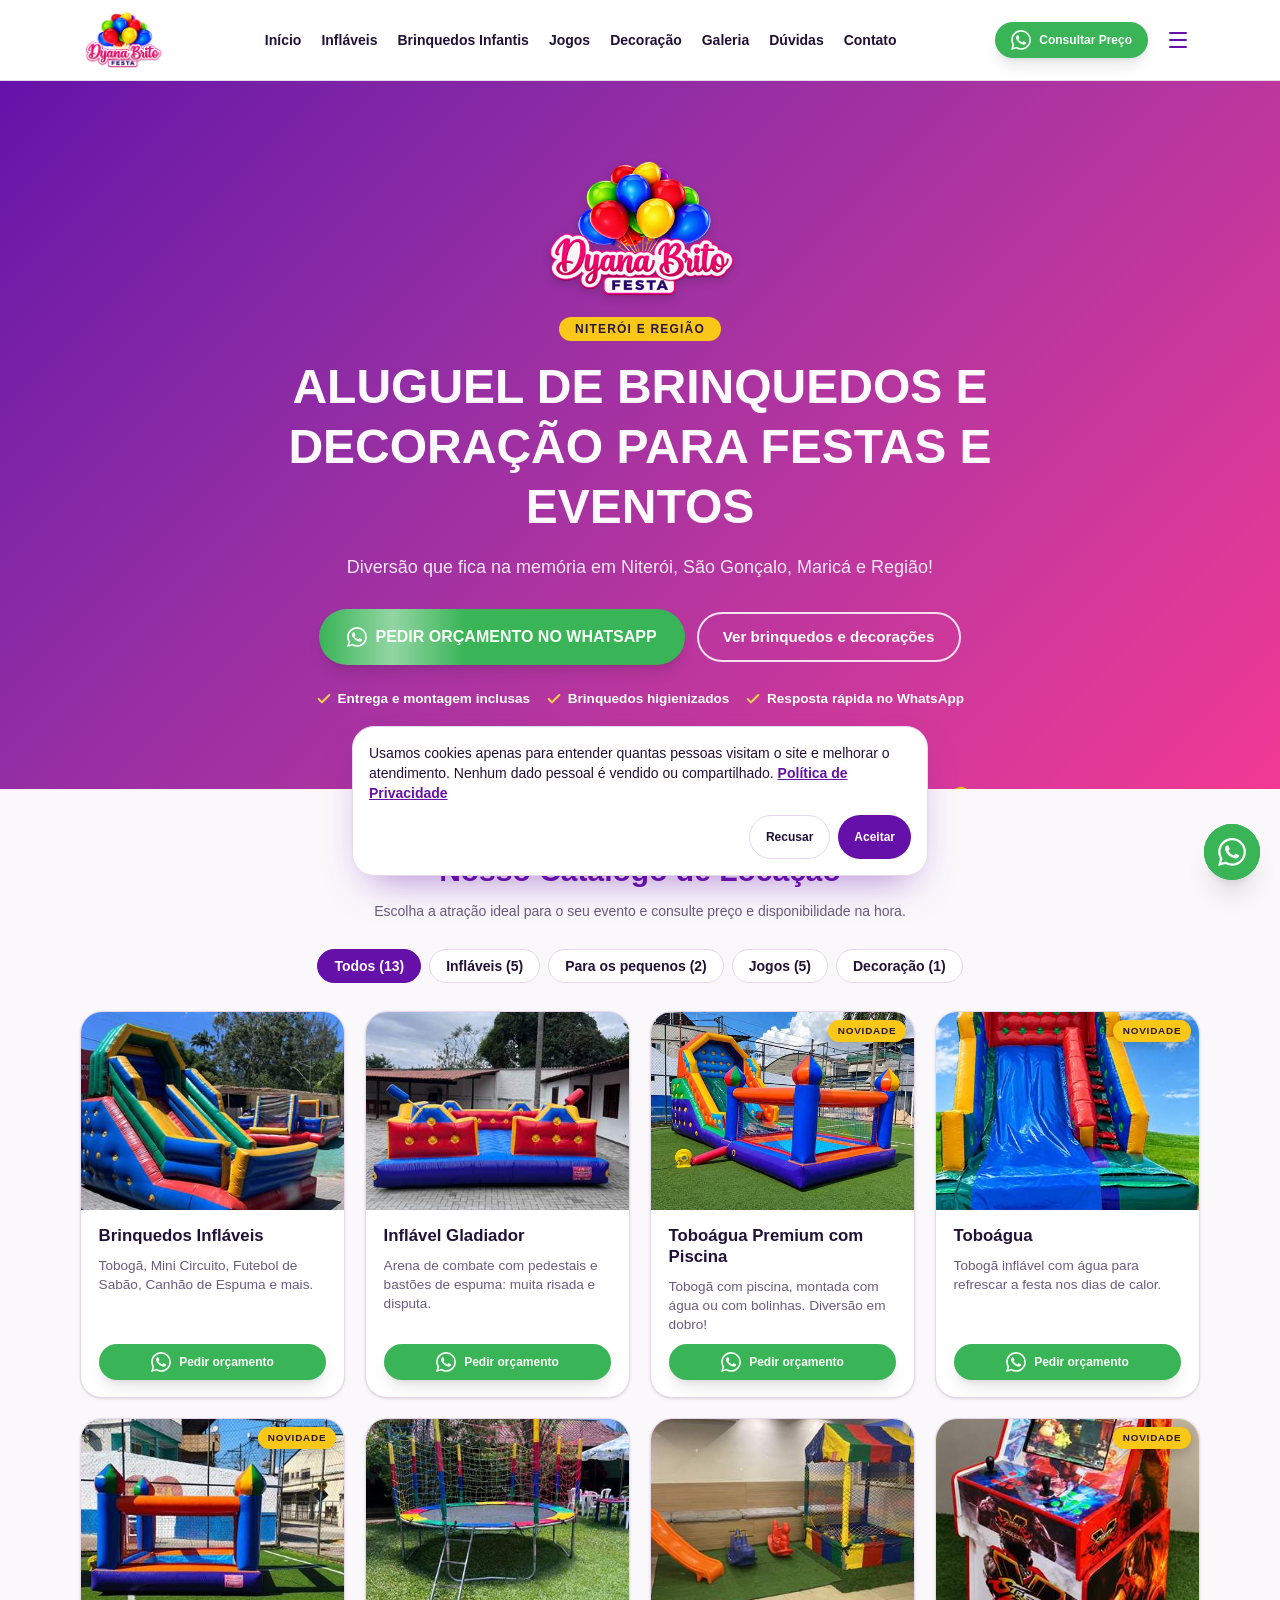
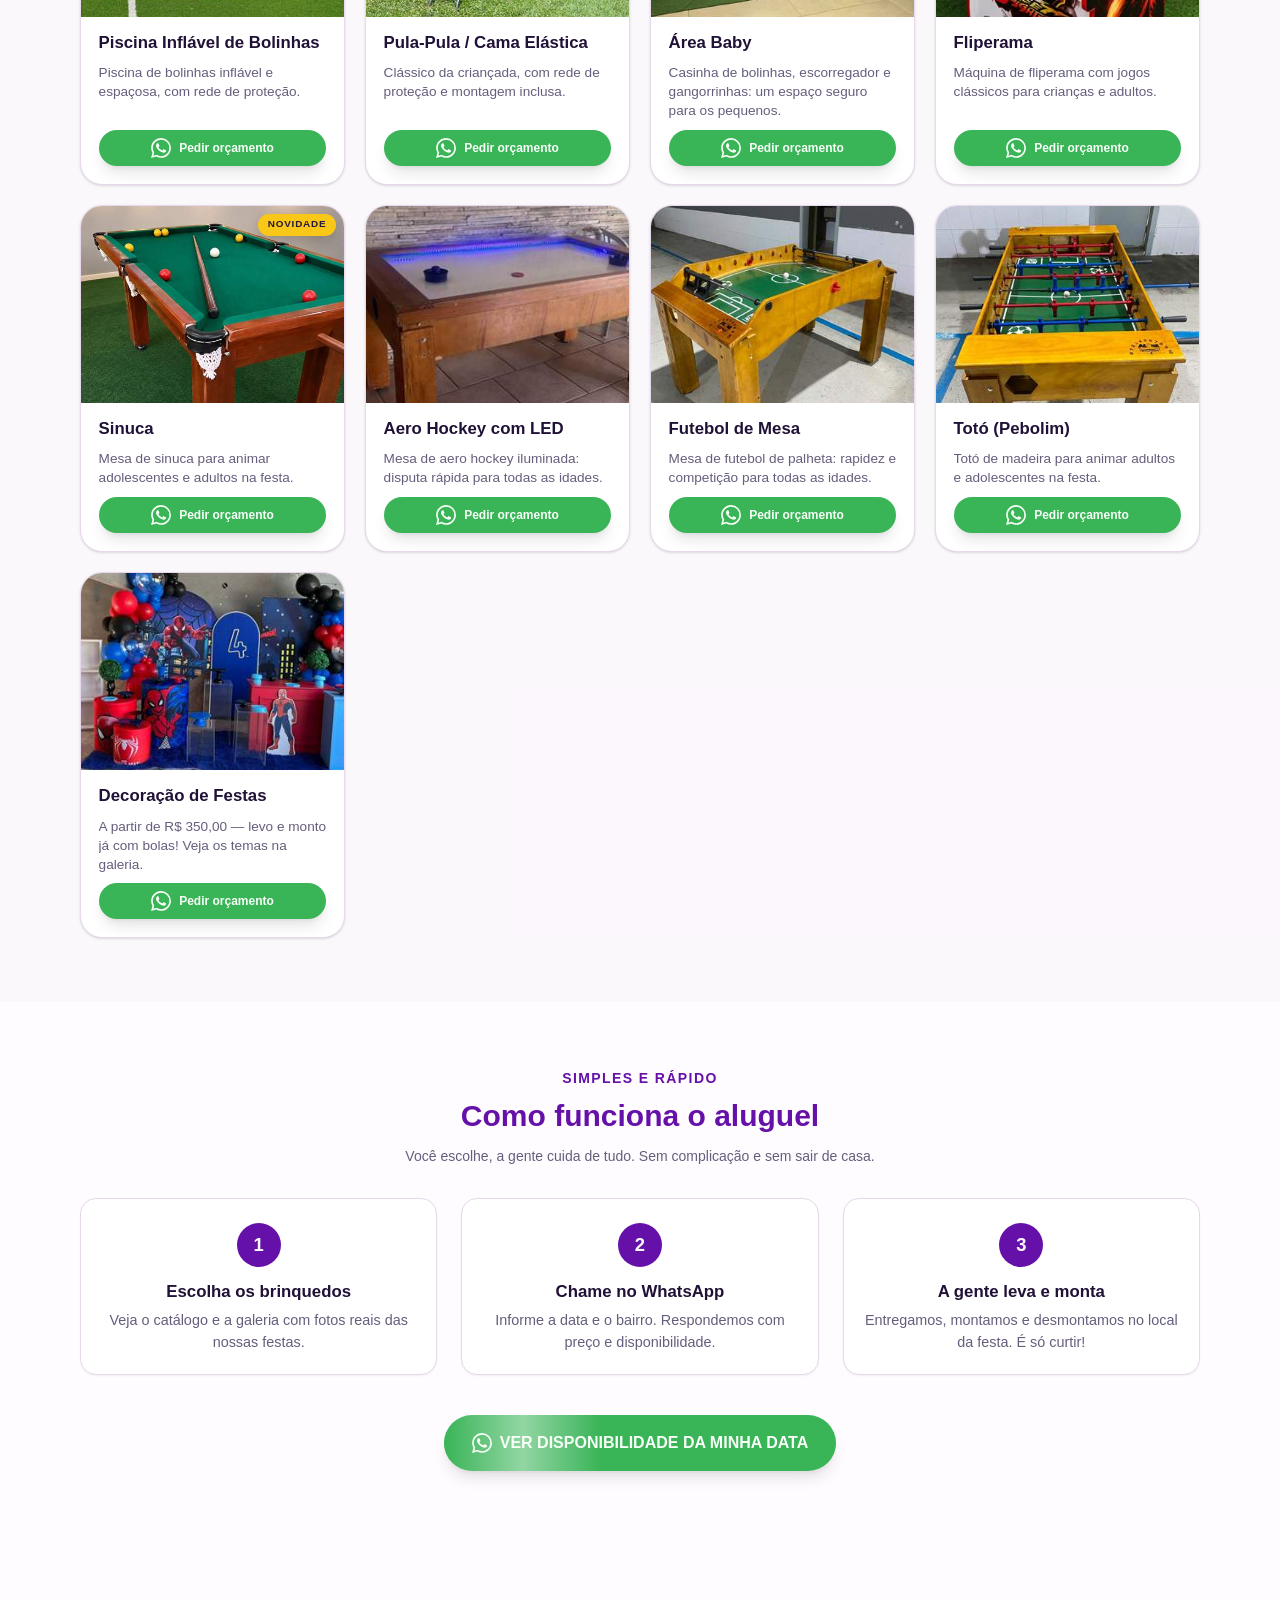
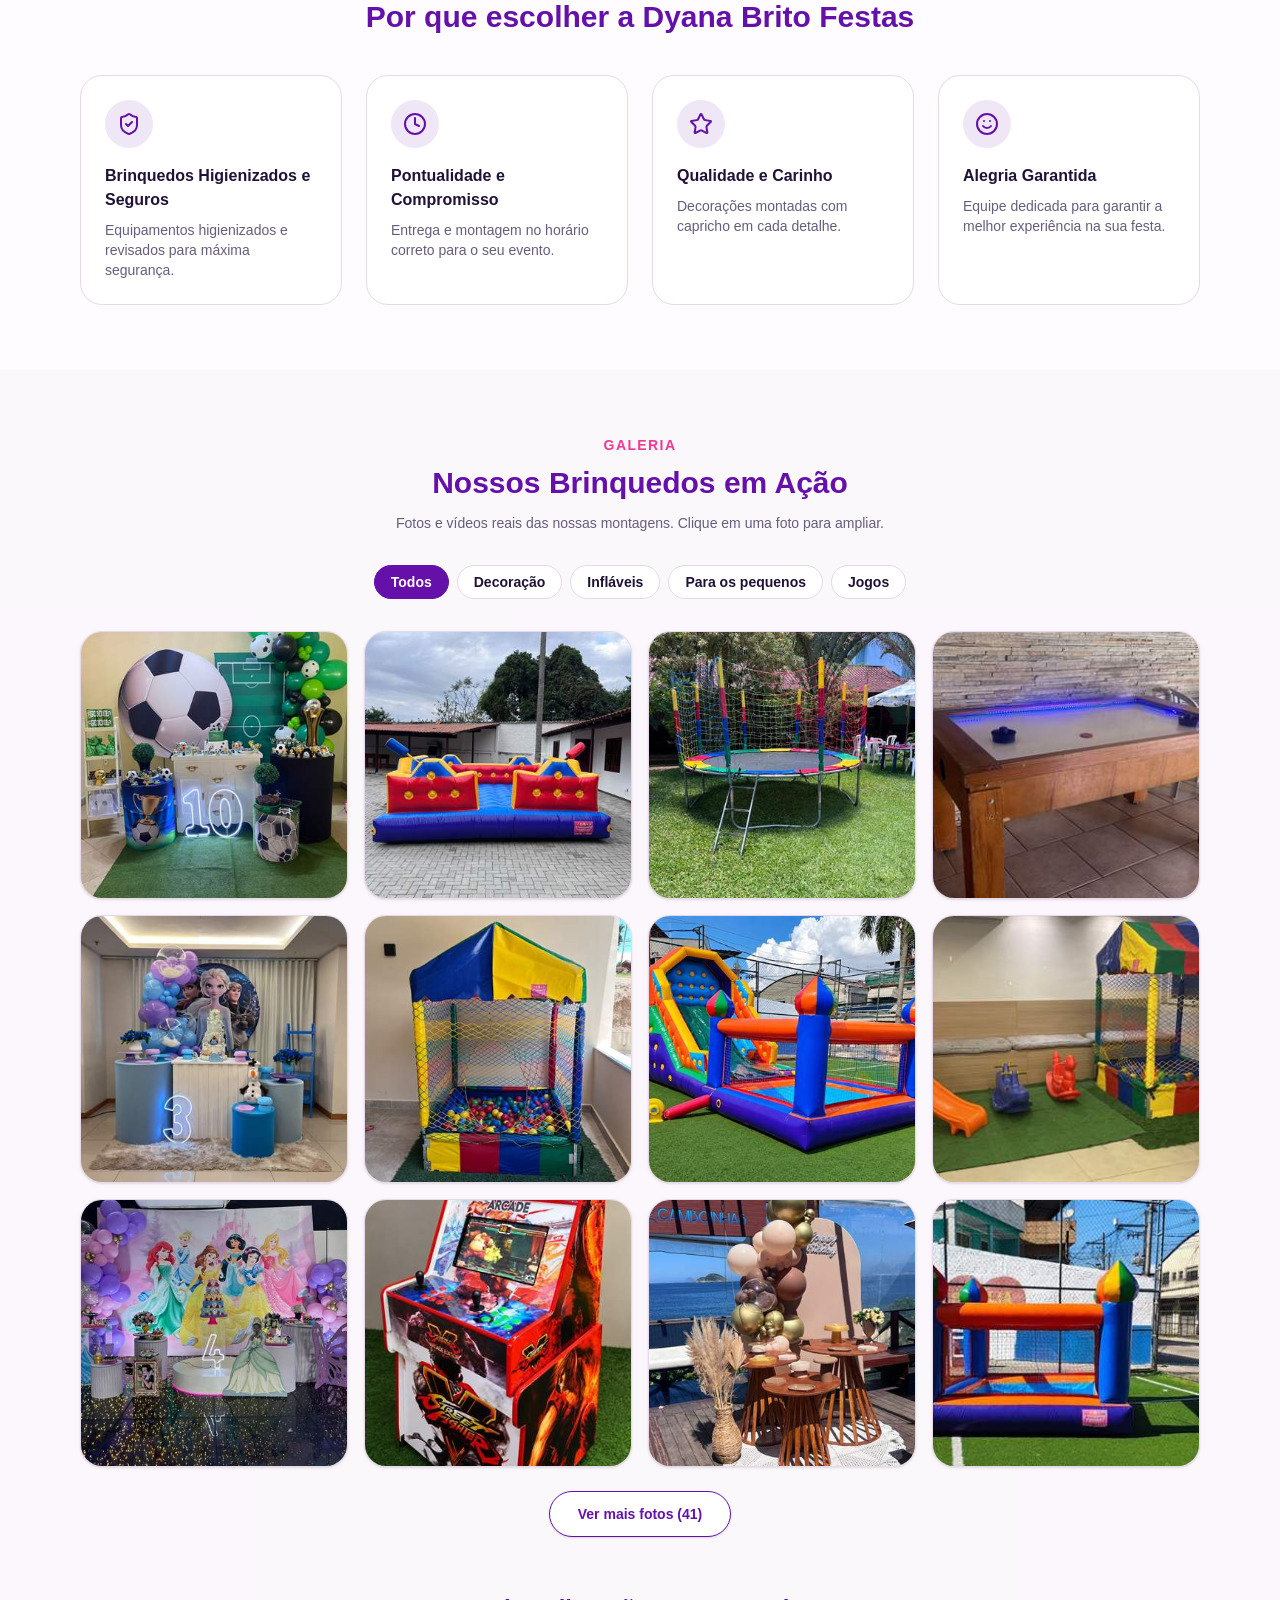
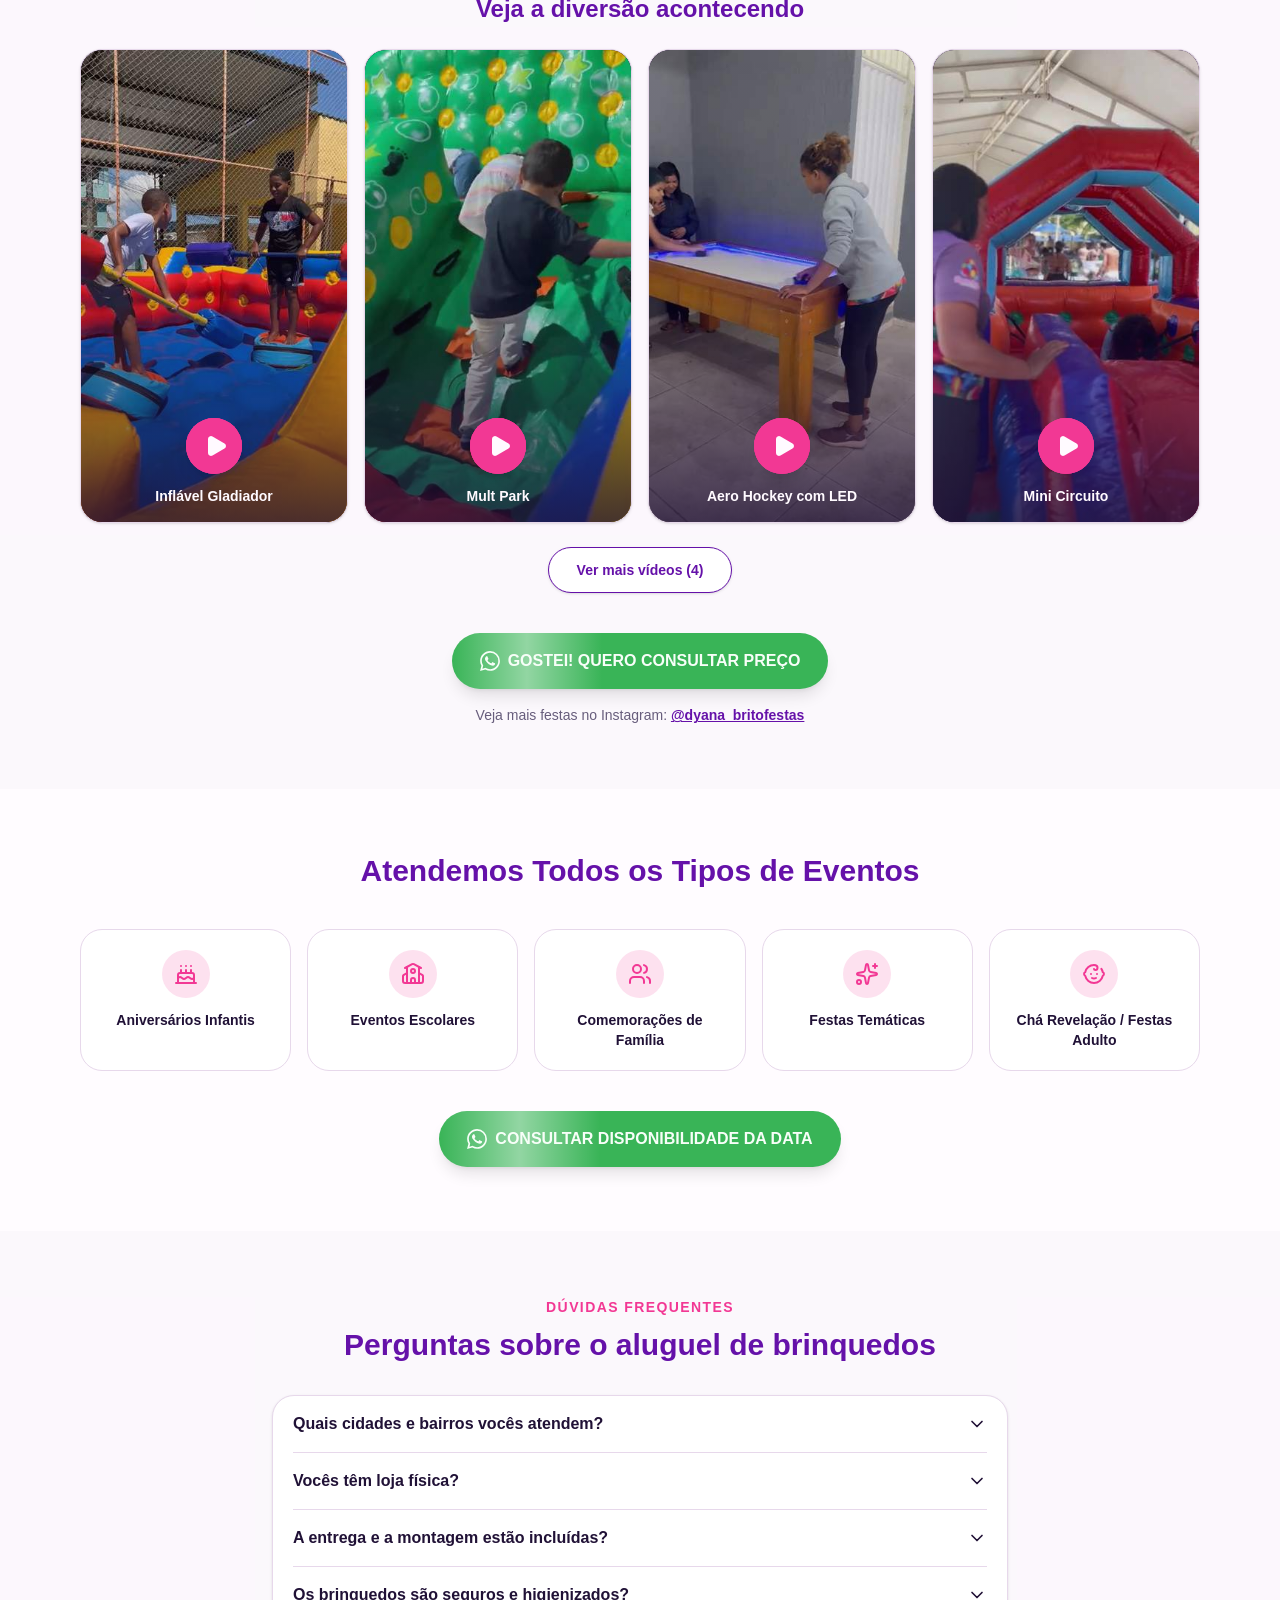
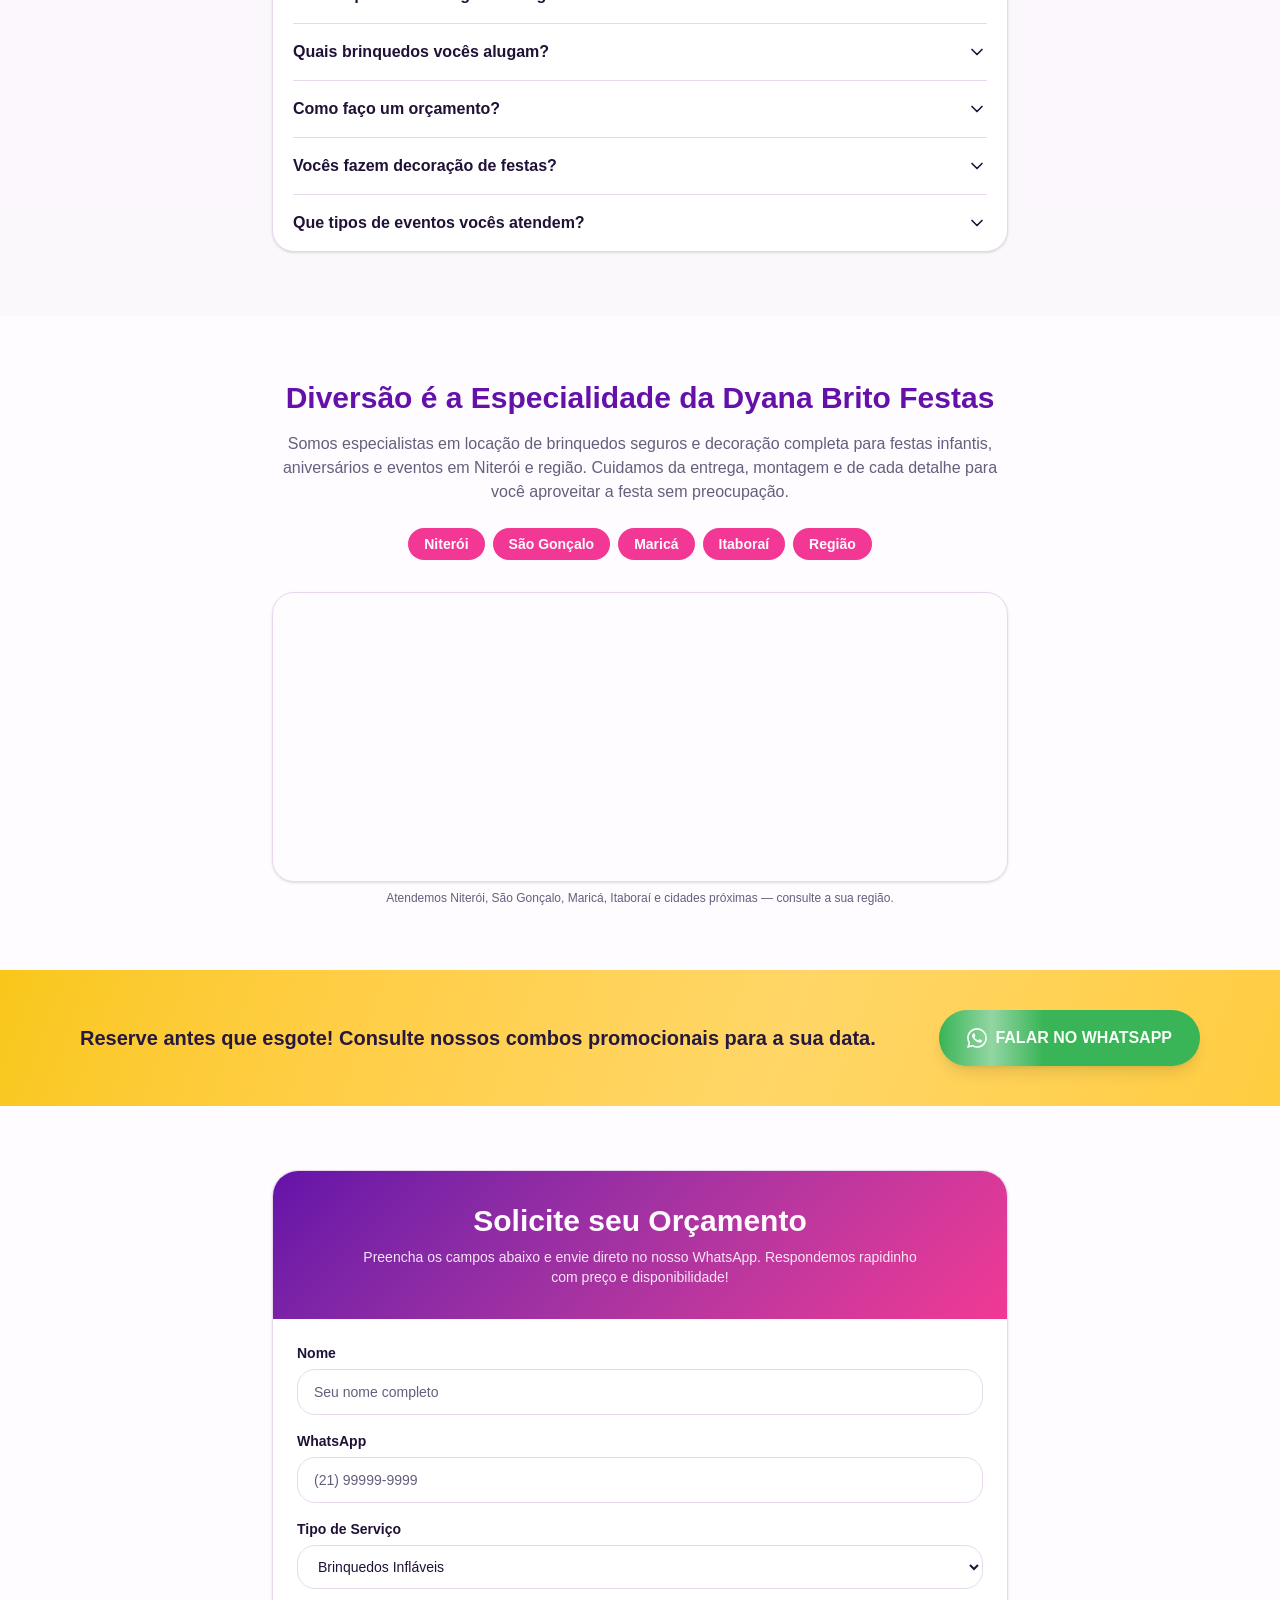
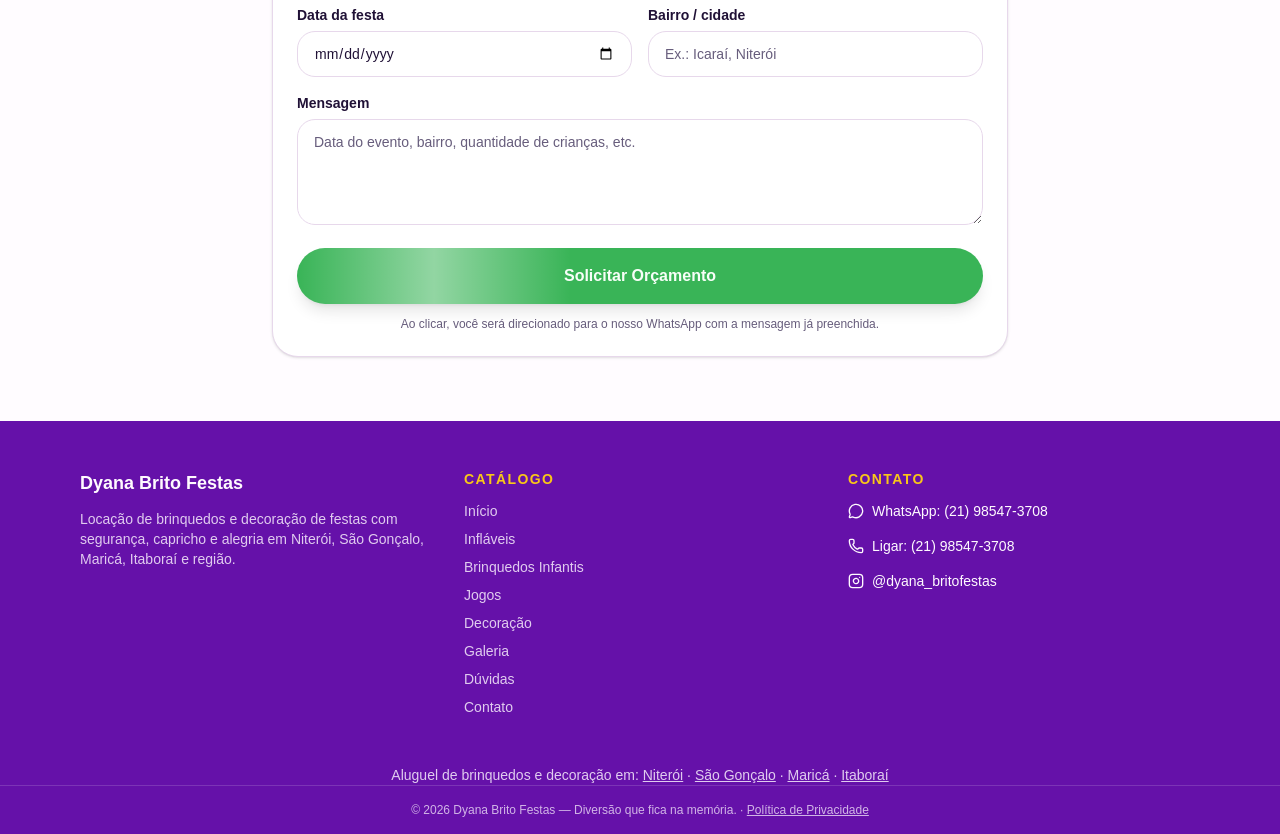
==== commit 779205c4: "Páginas por cidade: Niterói, São Gonçalo, Maricá e Itaboraí - Texto próprio, bairros atendidos, 8 br" ====
--- a/index.html
+++ b/index.html
@@ -44,7 +44,7 @@
 <body class="bg-background">
 <a href="#catalogo" class="dy-skip">Pular para o catálogo</a>
 <div class="min-h-screen bg-background">
-<header class="sticky top-0 z-40 border-b border-border bg-card/95 backdrop-blur transition-shadow duration-300"><div class="mx-auto flex max-w-6xl items-center justify-between gap-4 px-4 py-3"><a href="#inicio" class="shrink-0"><img alt="Dyana Brito Festas" width="180" height="117" class="h-12 w-auto transition-transform duration-300 hover:scale-105 sm:h-14" src="/img/logo-180.png"></a><nav class="hidden items-center gap-5 xl:flex" aria-label="Navegação principal"><a href="#inicio" class="relative whitespace-nowrap text-sm font-semibold text-foreground transition-colors after:absolute after:-bottom-1 after:left-0 after:h-0.5 after:w-full after:origin-left after:scale-x-0 after:rounded-full after:bg-secondary after:transition-transform after:duration-300 hover:text-secondary hover:after:scale-x-100">Início</a><a href="#catalogo-inflaveis" class="relative whitespace-nowrap text-sm font-semibold text-foreground transition-colors after:absolute after:-bottom-1 after:left-0 after:h-0.5 after:w-full after:origin-left after:scale-x-0 after:rounded-full after:bg-secondary after:transition-transform after:duration-300 hover:text-secondary hover:after:scale-x-100">Infláveis</a><a href="#catalogo-infantil" class="relative whitespace-nowrap text-sm font-semibold text-foreground transition-colors after:absolute after:-bottom-1 after:left-0 after:h-0.5 after:w-full after:origin-left after:scale-x-0 after:rounded-full after:bg-secondary after:transition-transform after:duration-300 hover:text-secondary hover:after:scale-x-100">Brinquedos Infantis</a><a href="#catalogo-jogos" class="relative whitespace-nowrap text-sm font-semibold text-foreground transition-colors after:absolute after:-bottom-1 after:left-0 after:h-0.5 after:w-full after:origin-left after:scale-x-0 after:rounded-full after:bg-secondary after:transition-transform after:duration-300 hover:text-secondary hover:after:scale-x-100">Jogos</a><a href="#catalogo-decoracao" class="relative whitespace-nowrap text-sm font-semibold text-foreground transition-colors after:absolute after:-bottom-1 after:left-0 after:h-0.5 after:w-full after:origin-left after:scale-x-0 after:rounded-full after:bg-secondary after:transition-transform after:duration-300 hover:text-secondary hover:after:scale-x-100">Decoração</a><a href="#galeria" class="relative whitespace-nowrap text-sm font-semibold text-foreground transition-colors after:absolute after:-bottom-1 after:left-0 after:h-0.5 after:w-full after:origin-left after:scale-x-0 after:rounded-full after:bg-secondary after:transition-transform after:duration-300 hover:text-secondary hover:after:scale-x-100">Galeria</a><a href="#duvidas" class="relative whitespace-nowrap text-sm font-semibold text-foreground transition-colors after:absolute after:-bottom-1 after:left-0 after:h-0.5 after:w-full after:origin-left after:scale-x-0 after:rounded-full after:bg-secondary after:transition-transform after:duration-300 hover:text-secondary hover:after:scale-x-100">Dúvidas</a><a href="#contato" class="relative whitespace-nowrap text-sm font-semibold text-foreground transition-colors after:absolute after:-bottom-1 after:left-0 after:h-0.5 after:w-full after:origin-left after:scale-x-0 after:rounded-full after:bg-secondary after:transition-transform after:duration-300 hover:text-secondary hover:after:scale-x-100">Contato</a></nav><div class="flex items-center gap-2"><a href="https://wa.me/5521985473708?text=Ol%C3%A1!%20Vim%20pelo%20site%20da%20Dyana%20Brito%20Festas%20e%20gostaria%20de%20consultar%20pre%C3%A7os%20e%20disponibilidade." target="_blank" rel="noopener noreferrer" class="items-center justify-center gap-2 rounded-full bg-whatsapp font-bold text-whatsapp-foreground shadow-lg transition-transform hover:scale-[1.03] focus-visible:outline-none focus-visible:ring-2 focus-visible:ring-ring focus-visible:ring-offset-2 px-4 py-2 text-xs hidden sm:inline-flex"><svg viewBox="0 0 24 24" fill="currentColor" aria-hidden="true" class="size-5 shrink-0"><path d="M17.472 14.382c-.297-.149-1.758-.867-2.03-.967-.273-.099-.471-.148-.67.15-.197.297-.767.966-.94 1.164-.173.198-.347.223-.644.075-.297-.15-1.255-.463-2.39-1.475-.883-.788-1.48-1.761-1.653-2.059-.173-.297-.018-.458.13-.606.134-.133.298-.347.446-.52.149-.174.198-.298.298-.497.099-.198.05-.371-.025-.52-.075-.149-.669-1.612-.916-2.207-.242-.579-.487-.5-.669-.51l-.57-.01c-.198 0-.52.074-.792.372-.272.297-1.04 1.016-1.04 2.479 0 1.462 1.065 2.875 1.213 3.074.149.198 2.096 3.2 5.077 4.487.709.306 1.262.489 1.694.625.712.227 1.36.195 1.872.118.571-.085 1.758-.719 2.006-1.413.248-.694.248-1.289.173-1.413-.074-.124-.272-.198-.57-.347m-5.421 7.403h-.004a9.87 9.87 0 01-5.031-1.378l-.361-.214-3.741.982.998-3.648-.235-.374a9.86 9.86 0 01-1.51-5.26c.001-5.45 4.436-9.884 9.888-9.884a9.82 9.82 0 016.988 2.898 9.825 9.825 0 012.893 6.994c-.003 5.45-4.437 9.884-9.885 9.884m8.413-18.297A11.815 11.815 0 0012.05 0C5.495 0 .16 5.335.157 11.892c0 2.096.547 4.142 1.588 5.945L.057 24l6.305-1.654a11.882 11.882 0 005.683 1.448h.005c6.554 0 11.89-5.335 11.893-11.893A11.821 11.821 0 0020.464 3.488"></path></svg>Consultar Preço</a><button type="button" aria-label="Abrir menu" aria-expanded="false" aria-controls="menu-mobile" class="dy-btn-44 rounded-md p-2 text-primary xl:hidden"><svg xmlns="http://www.w3.org/2000/svg" width="24" height="24" viewBox="0 0 24 24" fill="none" stroke="currentColor" stroke-width="2" stroke-linecap="round" stroke-linejoin="round" class="lucide lucide-menu size-6" aria-hidden="true"><path d="M4 5h16"></path><path d="M4 12h16"></path><path d="M4 19h16"></path></svg></button></div></div><nav id="menu-mobile" class="border-t border-border bg-card px-4 xl:hidden hidden" aria-label="Navegação mobile"><ul class="flex flex-col py-2"><li><a href="#inicio" class="block py-2.5 text-sm font-semibold text-foreground">Início</a></li><li><a href="#catalogo-inflaveis" class="block py-2.5 text-sm font-semibold text-foreground">Infláveis</a></li><li><a href="#catalogo-infantil" class="block py-2.5 text-sm font-semibold text-foreground">Brinquedos Infantis</a></li><li><a href="#catalogo-jogos" class="block py-2.5 text-sm font-semibold text-foreground">Jogos</a></li><li><a href="#catalogo-decoracao" class="block py-2.5 text-sm font-semibold text-foreground">Decoração</a></li><li><a href="#galeria" class="block py-2.5 text-sm font-semibold text-foreground">Galeria</a></li><li><a href="#duvidas" class="block py-2.5 text-sm font-semibold text-foreground">Dúvidas</a></li><li><a href="#contato" class="block py-2.5 text-sm font-semibold text-foreground">Contato</a></li><li class="py-2"><a href="https://wa.me/5521985473708?text=Ol%C3%A1!%20Vim%20pelo%20site%20da%20Dyana%20Brito%20Festas%20e%20gostaria%20de%20consultar%20pre%C3%A7os%20e%20disponibilidade." target="_blank" rel="noopener noreferrer" class="inline-flex items-center justify-center gap-2 rounded-full bg-whatsapp font-bold text-whatsapp-foreground shadow-lg transition-transform hover:scale-[1.03] focus-visible:outline-none focus-visible:ring-2 focus-visible:ring-ring focus-visible:ring-offset-2 px-4 py-2 text-xs w-full"><svg viewBox="0 0 24 24" fill="currentColor" aria-hidden="true" class="size-5 shrink-0"><path d="M17.472 14.382c-.297-.149-1.758-.867-2.03-.967-.273-.099-.471-.148-.67.15-.197.297-.767.966-.94 1.164-.173.198-.347.223-.644.075-.297-.15-1.255-.463-2.39-1.475-.883-.788-1.48-1.761-1.653-2.059-.173-.297-.018-.458.13-.606.134-.133.298-.347.446-.52.149-.174.198-.298.298-.497.099-.198.05-.371-.025-.52-.075-.149-.669-1.612-.916-2.207-.242-.579-.487-.5-.669-.51l-.57-.01c-.198 0-.52.074-.792.372-.272.297-1.04 1.016-1.04 2.479 0 1.462 1.065 2.875 1.213 3.074.149.198 2.096 3.2 5.077 4.487.709.306 1.262.489 1.694.625.712.227 1.36.195 1.872.118.571-.085 1.758-.719 2.006-1.413.248-.694.248-1.289.173-1.413-.074-.124-.272-.198-.57-.347m-5.421 7.403h-.004a9.87 9.87 0 01-5.031-1.378l-.361-.214-3.741.982.998-3.648-.235-.374a9.86 9.86 0 01-1.51-5.26c.001-5.45 4.436-9.884 9.888-9.884a9.82 9.82 0 016.988 2.898 9.825 9.825 0 012.893 6.994c-.003 5.45-4.437 9.884-9.885 9.884m8.413-18.297A11.815 11.815 0 0012.05 0C5.495 0 .16 5.335.157 11.892c0 2.096.547 4.142 1.588 5.945L.057 24l6.305-1.654a11.882 11.882 0 005.683 1.448h.005c6.554 0 11.89-5.335 11.893-11.893A11.821 11.821 0 0020.464 3.488"></path></svg>Consultar Preço no WhatsApp</a></li></ul></nav></header><main><section id="inicio" class="relative overflow-hidden text-primary-foreground" style="background-image:var(--gradient-brand)"><div class="pointer-events-none absolute inset-0" aria-hidden="true"><span class="confetti" aria-hidden="true" style="left:4%;--confetti-duration:14s;--confetti-delay:0s;--confetti-opacity:0.55;--confetti-spin:20deg"><svg width="26" height="39" viewBox="0 0 20 30"><ellipse cx="10" cy="10" rx="9" ry="10" fill="var(--color-accent)"></ellipse><path d="M10 20 L8 23 L12 23 Z" fill="var(--color-accent)"></path><path d="M10 23 Q12 26 9 30" stroke="#ffffff" stroke-opacity="0.6" fill="none"></path></svg></span><span class="confetti" aria-hidden="true" style="left:12%;--confetti-duration:11s;--confetti-delay:3s;--confetti-opacity:0.75;--confetti-spin:540deg;width:10px;height:10px;background:rgb(255, 255, 255);border-radius:9999px"></span><span class="confetti" aria-hidden="true" style="left:20%;--confetti-duration:13s;--confetti-delay:6s;--confetti-opacity:0.75;--confetti-spin:540deg;width:12px;height:12px;background:var(--color-accent);border-radius:2px"></span><span class="confetti" aria-hidden="true" style="left:30%;--confetti-duration:10s;--confetti-delay:1.5s;--confetti-opacity:0.75;--confetti-spin:540deg;width:8px;height:8px;background:rgb(255, 255, 255);border-radius:9999px"></span><span class="confetti" aria-hidden="true" style="left:42%;--confetti-duration:16s;--confetti-delay:8s;--confetti-opacity:0.55;--confetti-spin:20deg"><svg width="22" height="33" viewBox="0 0 20 30"><ellipse cx="10" cy="10" rx="9" ry="10" fill="oklch(0.8 0.15 356)"></ellipse><path d="M10 20 L8 23 L12 23 Z" fill="oklch(0.8 0.15 356)"></path><path d="M10 23 Q12 26 9 30" stroke="#ffffff" stroke-opacity="0.6" fill="none"></path></svg></span><span class="confetti" aria-hidden="true" style="left:55%;--confetti-duration:12s;--confetti-delay:4s;--confetti-opacity:0.75;--confetti-spin:540deg;width:10px;height:10px;background:var(--color-accent);border-radius:2px"></span><span class="confetti" aria-hidden="true" style="left:65%;--confetti-duration:9s;--confetti-delay:0.5s;--confetti-opacity:0.75;--confetti-spin:540deg;width:8px;height:8px;background:rgb(255, 255, 255);border-radius:9999px"></span><span class="confetti" aria-hidden="true" style="left:74%;--confetti-duration:15s;--confetti-delay:5s;--confetti-opacity:0.55;--confetti-spin:20deg"><svg width="28" height="42" viewBox="0 0 20 30"><ellipse cx="10" cy="10" rx="9" ry="10" fill="var(--color-accent)"></ellipse><path d="M10 20 L8 23 L12 23 Z" fill="var(--color-accent)"></path><path d="M10 23 Q12 26 9 30" stroke="#ffffff" stroke-opacity="0.6" fill="none"></path></svg></span><span class="confetti" aria-hidden="true" style="left:83%;--confetti-duration:11s;--confetti-delay:2s;--confetti-opacity:0.75;--confetti-spin:540deg;width:12px;height:12px;background:oklch(0.8 0.15 356);border-radius:2px"></span><span class="confetti" aria-hidden="true" style="left:92%;--confetti-duration:13s;--confetti-delay:7s;--confetti-opacity:0.75;--confetti-spin:540deg;width:10px;height:10px;background:rgb(255, 255, 255);border-radius:9999px"></span><span class="confetti" aria-hidden="true" style="left:96%;--confetti-duration:17s;--confetti-delay:10s;--confetti-opacity:0.55;--confetti-spin:20deg"><svg width="20" height="30" viewBox="0 0 20 30"><ellipse cx="10" cy="10" rx="9" ry="10" fill="oklch(0.8 0.15 356)"></ellipse><path d="M10 20 L8 23 L12 23 Z" fill="oklch(0.8 0.15 356)"></path><path d="M10 23 Q12 26 9 30" stroke="#ffffff" stroke-opacity="0.6" fill="none"></path></svg></span></div><div class="relative mx-auto max-w-3xl px-4 py-14 text-center md:py-20"><div><img alt="Dyana Brito Festas" width="320" height="208" fetchpriority="high" class="float-soft mx-auto w-auto drop-shadow-lg" style="height:clamp(6.5rem, 22vw, 8.5rem)" src="/img/logo-320.png"></div><span class="mt-5 inline-block rounded-full bg-accent px-4 py-1 text-xs font-bold uppercase tracking-widest text-accent-foreground">Niterói e Região</span><h1 class="mt-4 text-3xl font-extrabold leading-tight sm:text-4xl lg:text-5xl">ALUGUEL DE BRINQUEDOS E DECORAÇÃO PARA FESTAS E EVENTOS</h1><p class="mt-4 text-base text-primary-foreground/90 sm:text-lg">Diversão que fica na memória em Niterói, São Gonçalo, Maricá e Região!</p><div class="mt-7 flex flex-col items-center justify-center gap-3 sm:flex-row"><a href="https://wa.me/5521985473708?text=Ol%C3%A1!%20Vim%20pelo%20site%20da%20Dyana%20Brito%20Festas%20e%20gostaria%20de%20um%20or%C3%A7amento%20para%20a%20minha%20festa." target="_blank" rel="noopener noreferrer" class="inline-flex items-center justify-center gap-2 rounded-full bg-whatsapp font-bold text-whatsapp-foreground shadow-lg transition-transform hover:scale-[1.03] focus-visible:outline-none focus-visible:ring-2 focus-visible:ring-ring focus-visible:ring-offset-2 px-7 py-4 text-base btn-shine w-full sm:w-auto"><svg viewBox="0 0 24 24" fill="currentColor" aria-hidden="true" class="size-5 shrink-0"><path d="M17.472 14.382c-.297-.149-1.758-.867-2.03-.967-.273-.099-.471-.148-.67.15-.197.297-.767.966-.94 1.164-.173.198-.347.223-.644.075-.297-.15-1.255-.463-2.39-1.475-.883-.788-1.48-1.761-1.653-2.059-.173-.297-.018-.458.13-.606.134-.133.298-.347.446-.52.149-.174.198-.298.298-.497.099-.198.05-.371-.025-.52-.075-.149-.669-1.612-.916-2.207-.242-.579-.487-.5-.669-.51l-.57-.01c-.198 0-.52.074-.792.372-.272.297-1.04 1.016-1.04 2.479 0 1.462 1.065 2.875 1.213 3.074.149.198 2.096 3.2 5.077 4.487.709.306 1.262.489 1.694.625.712.227 1.36.195 1.872.118.571-.085 1.758-.719 2.006-1.413.248-.694.248-1.289.173-1.413-.074-.124-.272-.198-.57-.347m-5.421 7.403h-.004a9.87 9.87 0 01-5.031-1.378l-.361-.214-3.741.982.998-3.648-.235-.374a9.86 9.86 0 01-1.51-5.26c.001-5.45 4.436-9.884 9.888-9.884a9.82 9.82 0 016.988 2.898 9.825 9.825 0 012.893 6.994c-.003 5.45-4.437 9.884-9.885 9.884m8.413-18.297A11.815 11.815 0 0012.05 0C5.495 0 .16 5.335.157 11.892c0 2.096.547 4.142 1.588 5.945L.057 24l6.305-1.654a11.882 11.882 0 005.683 1.448h.005c6.554 0 11.89-5.335 11.893-11.893A11.821 11.821 0 0020.464 3.488"></path></svg>PEDIR ORÇAMENTO NO WHATSAPP</a><a href="#catalogo" class="dy-hero-sec">Ver brinquedos e decorações</a></div><ul class="dy-trust" aria-label="Por que alugar com a gente"><li><svg viewBox="0 0 24 24" width="16" height="16" fill="none" stroke="currentColor" stroke-width="3" stroke-linecap="round" stroke-linejoin="round" aria-hidden="true"><path d="M20 6 9 17l-5-5"/></svg> Entrega e montagem inclusas</li><li><svg viewBox="0 0 24 24" width="16" height="16" fill="none" stroke="currentColor" stroke-width="3" stroke-linecap="round" stroke-linejoin="round" aria-hidden="true"><path d="M20 6 9 17l-5-5"/></svg> Brinquedos higienizados</li><li><svg viewBox="0 0 24 24" width="16" height="16" fill="none" stroke="currentColor" stroke-width="3" stroke-linecap="round" stroke-linejoin="round" aria-hidden="true"><path d="M20 6 9 17l-5-5"/></svg> Resposta rápida no WhatsApp</li></ul></div></section><section id="catalogo" class="bg-muted/40 py-16"><div class="mx-auto max-w-6xl px-4"><div data-variant="up" class="reveal" style="--reveal-delay:0ms"><h2 class="text-center text-2xl font-extrabold text-primary sm:text-3xl">Nosso Catálogo de Locação</h2><p class="mx-auto mt-3 max-w-2xl text-center text-sm text-muted-foreground">Escolha a atração ideal para o seu evento e consulte preço e disponibilidade na hora.</p></div><div class="dy-tabs" role="tablist" aria-label="Filtrar catálogo"><button type="button" role="tab" data-id="todos" aria-selected="true" class="rounded-full border px-4 py-1.5 text-sm font-semibold transition-all duration-300 border-primary bg-primary text-primary-foreground shadow-[var(--shadow-festive)]">Todos (13)</button><button type="button" role="tab" data-id="inflaveis" aria-selected="false" class="rounded-full border px-4 py-1.5 text-sm font-semibold transition-all duration-300 border-border bg-card text-foreground hover:-translate-y-0.5 hover:border-secondary hover:text-secondary">Infláveis (5)</button><button type="button" role="tab" data-id="infantil" aria-selected="false" class="rounded-full border px-4 py-1.5 text-sm font-semibold transition-all duration-300 border-border bg-card text-foreground hover:-translate-y-0.5 hover:border-secondary hover:text-secondary">Para os pequenos (2)</button><button type="button" role="tab" data-id="jogos" aria-selected="false" class="rounded-full border px-4 py-1.5 text-sm font-semibold transition-all duration-300 border-border bg-card text-foreground hover:-translate-y-0.5 hover:border-secondary hover:text-secondary">Jogos (5)</button><button type="button" role="tab" data-id="decoracao" aria-selected="false" class="rounded-full border px-4 py-1.5 text-sm font-semibold transition-all duration-300 border-border bg-card text-foreground hover:-translate-y-0.5 hover:border-secondary hover:text-secondary">Decoração (1)</button></div><div class="dy-cat-grid"><div data-cat="inflaveis" data-variant="up" class="reveal h-full" style="--reveal-delay:0ms"><article class="group flex h-full flex-col overflow-hidden rounded-2xl border border-border bg-card shadow-sm transition-all duration-300 hover:-translate-y-2 hover:shadow-[var(--shadow-festive)]"><div class="relative overflow-hidden"><img alt="Tobogã inflável grande para eventos" width="480" height="360" loading="lazy" decoding="async" class="dy-cat-img" src="/img/toboga-2-480.jpg" srcset="/img/toboga-2-480.jpg 480w, /img/toboga-2-800.jpg 800w" sizes="(min-width:1024px) 270px, (min-width:768px) 32vw, 48vw"></div><div class="dy-cat-body"><h3 class="dy-cat-title">Brinquedos Infláveis</h3><p class="dy-cat-desc">Tobogã, Mini Circuito, Futebol de Sabão, Canhão de Espuma e mais.</p><a href="https://wa.me/5521985473708?text=Ol%C3%A1!%20Vim%20pelo%20site%20da%20Dyana%20Brito%20Festas%20e%20gostaria%20de%20consultar%20pre%C3%A7os%20e%20disponibilidade%20de%3A%20Brinquedos%20Infl%C3%A1veis." target="_blank" rel="noopener noreferrer" class="inline-flex items-center justify-center gap-2 rounded-full bg-whatsapp font-bold text-whatsapp-foreground shadow-lg transition-transform hover:scale-[1.03] focus-visible:outline-none focus-visible:ring-2 focus-visible:ring-ring focus-visible:ring-offset-2 px-4 py-2 text-xs w-full"><svg viewBox="0 0 24 24" fill="currentColor" aria-hidden="true" class="size-5 shrink-0"><path d="M17.472 14.382c-.297-.149-1.758-.867-2.03-.967-.273-.099-.471-.148-.67.15-.197.297-.767.966-.94 1.164-.173.198-.347.223-.644.075-.297-.15-1.255-.463-2.39-1.475-.883-.788-1.48-1.761-1.653-2.059-.173-.297-.018-.458.13-.606.134-.133.298-.347.446-.52.149-.174.198-.298.298-.497.099-.198.05-.371-.025-.52-.075-.149-.669-1.612-.916-2.207-.242-.579-.487-.5-.669-.51l-.57-.01c-.198 0-.52.074-.792.372-.272.297-1.04 1.016-1.04 2.479 0 1.462 1.065 2.875 1.213 3.074.149.198 2.096 3.2 5.077 4.487.709.306 1.262.489 1.694.625.712.227 1.36.195 1.872.118.571-.085 1.758-.719 2.006-1.413.248-.694.248-1.289.173-1.413-.074-.124-.272-.198-.57-.347m-5.421 7.403h-.004a9.87 9.87 0 01-5.031-1.378l-.361-.214-3.741.982.998-3.648-.235-.374a9.86 9.86 0 01-1.51-5.26c.001-5.45 4.436-9.884 9.888-9.884a9.82 9.82 0 016.988 2.898 9.825 9.825 0 012.893 6.994c-.003 5.45-4.437 9.884-9.885 9.884m8.413-18.297A11.815 11.815 0 0012.05 0C5.495 0 .16 5.335.157 11.892c0 2.096.547 4.142 1.588 5.945L.057 24l6.305-1.654a11.882 11.882 0 005.683 1.448h.005c6.554 0 11.89-5.335 11.893-11.893A11.821 11.821 0 0020.464 3.488"></path></svg>Pedir orçamento</a></div></article></div><div data-cat="inflaveis" data-variant="up" class="reveal h-full" style="--reveal-delay:90ms"><article class="group flex h-full flex-col overflow-hidden rounded-2xl border border-border bg-card shadow-sm transition-all duration-300 hover:-translate-y-2 hover:shadow-[var(--shadow-festive)]"><div class="relative overflow-hidden"><img alt="Inflável gladiador vermelho e azul montado ao ar livre" width="480" height="360" loading="lazy" decoding="async" class="dy-cat-img" src="/img/gladiador-1-480.jpg" srcset="/img/gladiador-1-480.jpg 480w, /img/gladiador-1-800.jpg 800w" sizes="(min-width:1024px) 270px, (min-width:768px) 32vw, 48vw"></div><div class="dy-cat-body"><h3 class="dy-cat-title">Inflável Gladiador</h3><p class="dy-cat-desc">Arena de combate com pedestais e bastões de espuma: muita risada e disputa.</p><a href="https://wa.me/5521985473708?text=Ol%C3%A1!%20Vim%20pelo%20site%20da%20Dyana%20Brito%20Festas%20e%20gostaria%20de%20consultar%20pre%C3%A7os%20e%20disponibilidade%20de%3A%20Infl%C3%A1vel%20Gladiador." target="_blank" rel="noopener noreferrer" class="inline-flex items-center justify-center gap-2 rounded-full bg-whatsapp font-bold text-whatsapp-foreground shadow-lg transition-transform hover:scale-[1.03] focus-visible:outline-none focus-visible:ring-2 focus-visible:ring-ring focus-visible:ring-offset-2 px-4 py-2 text-xs w-full"><svg viewBox="0 0 24 24" fill="currentColor" aria-hidden="true" class="size-5 shrink-0"><path d="M17.472 14.382c-.297-.149-1.758-.867-2.03-.967-.273-.099-.471-.148-.67.15-.197.297-.767.966-.94 1.164-.173.198-.347.223-.644.075-.297-.15-1.255-.463-2.39-1.475-.883-.788-1.48-1.761-1.653-2.059-.173-.297-.018-.458.13-.606.134-.133.298-.347.446-.52.149-.174.198-.298.298-.497.099-.198.05-.371-.025-.52-.075-.149-.669-1.612-.916-2.207-.242-.579-.487-.5-.669-.51l-.57-.01c-.198 0-.52.074-.792.372-.272.297-1.04 1.016-1.04 2.479 0 1.462 1.065 2.875 1.213 3.074.149.198 2.096 3.2 5.077 4.487.709.306 1.262.489 1.694.625.712.227 1.36.195 1.872.118.571-.085 1.758-.719 2.006-1.413.248-.694.248-1.289.173-1.413-.074-.124-.272-.198-.57-.347m-5.421 7.403h-.004a9.87 9.87 0 01-5.031-1.378l-.361-.214-3.741.982.998-3.648-.235-.374a9.86 9.86 0 01-1.51-5.26c.001-5.45 4.436-9.884 9.888-9.884a9.82 9.82 0 016.988 2.898 9.825 9.825 0 012.893 6.994c-.003 5.45-4.437 9.884-9.885 9.884m8.413-18.297A11.815 11.815 0 0012.05 0C5.495 0 .16 5.335.157 11.892c0 2.096.547 4.142 1.588 5.945L.057 24l6.305-1.654a11.882 11.882 0 005.683 1.448h.005c6.554 0 11.89-5.335 11.893-11.893A11.821 11.821 0 0020.464 3.488"></path></svg>Pedir orçamento</a></div></article></div><div data-cat="inflaveis" data-variant="up" class="reveal h-full" style="--reveal-delay:180ms"><article class="group flex h-full flex-col overflow-hidden rounded-2xl border border-border bg-card shadow-sm transition-all duration-300 hover:-translate-y-2 hover:shadow-[var(--shadow-festive)]"><div class="relative overflow-hidden"><img alt="Toboágua premium inflável com escorregador e piscina" width="480" height="360" loading="lazy" decoding="async" class="dy-cat-img" src="/img/toboagua-premium-480.jpg" srcset="/img/toboagua-premium-480.jpg 480w, /img/toboagua-premium-800.jpg 800w" sizes="(min-width:1024px) 270px, (min-width:768px) 32vw, 48vw"><span class="dy-badge">Novidade</span></div><div class="dy-cat-body"><h3 class="dy-cat-title">Toboágua Premium com Piscina</h3><p class="dy-cat-desc">Tobogã com piscina, montada com água ou com bolinhas. Diversão em dobro!</p><a href="https://wa.me/5521985473708?text=Ol%C3%A1!%20Vim%20pelo%20site%20da%20Dyana%20Brito%20Festas%20e%20gostaria%20de%20consultar%20pre%C3%A7os%20e%20disponibilidade%20de%3A%20Tobo%C3%A1gua%20Premium%20com%20Piscina." target="_blank" rel="noopener noreferrer" class="inline-flex items-center justify-center gap-2 rounded-full bg-whatsapp font-bold text-whatsapp-foreground shadow-lg transition-transform hover:scale-[1.03] focus-visible:outline-none focus-visible:ring-2 focus-visible:ring-ring focus-visible:ring-offset-2 px-4 py-2 text-xs w-full"><svg viewBox="0 0 24 24" fill="currentColor" aria-hidden="true" class="size-5 shrink-0"><path d="M17.472 14.382c-.297-.149-1.758-.867-2.03-.967-.273-.099-.471-.148-.67.15-.197.297-.767.966-.94 1.164-.173.198-.347.223-.644.075-.297-.15-1.255-.463-2.39-1.475-.883-.788-1.48-1.761-1.653-2.059-.173-.297-.018-.458.13-.606.134-.133.298-.347.446-.52.149-.174.198-.298.298-.497.099-.198.05-.371-.025-.52-.075-.149-.669-1.612-.916-2.207-.242-.579-.487-.5-.669-.51l-.57-.01c-.198 0-.52.074-.792.372-.272.297-1.04 1.016-1.04 2.479 0 1.462 1.065 2.875 1.213 3.074.149.198 2.096 3.2 5.077 4.487.709.306 1.262.489 1.694.625.712.227 1.36.195 1.872.118.571-.085 1.758-.719 2.006-1.413.248-.694.248-1.289.173-1.413-.074-.124-.272-.198-.57-.347m-5.421 7.403h-.004a9.87 9.87 0 01-5.031-1.378l-.361-.214-3.741.982.998-3.648-.235-.374a9.86 9.86 0 01-1.51-5.26c.001-5.45 4.436-9.884 9.888-9.884a9.82 9.82 0 016.988 2.898 9.825 9.825 0 012.893 6.994c-.003 5.45-4.437 9.884-9.885 9.884m8.413-18.297A11.815 11.815 0 0012.05 0C5.495 0 .16 5.335.157 11.892c0 2.096.547 4.142 1.588 5.945L.057 24l6.305-1.654a11.882 11.882 0 005.683 1.448h.005c6.554 0 11.89-5.335 11.893-11.893A11.821 11.821 0 0020.464 3.488"></path></svg>Pedir orçamento</a></div></article></div><div data-cat="inflaveis" data-variant="up" class="reveal h-full" style="--reveal-delay:270ms"><article class="group flex h-full flex-col overflow-hidden rounded-2xl border border-border bg-card shadow-sm transition-all duration-300 hover:-translate-y-2 hover:shadow-[var(--shadow-festive)]"><div class="relative overflow-hidden"><img alt="Toboágua inflável colorido montado no gramado" width="480" height="360" loading="lazy" decoding="async" class="dy-cat-img" src="/img/toboagua-480.jpg" srcset="/img/toboagua-480.jpg 480w, /img/toboagua-800.jpg 800w" sizes="(min-width:1024px) 270px, (min-width:768px) 32vw, 48vw"><span class="dy-badge">Novidade</span></div><div class="dy-cat-body"><h3 class="dy-cat-title">Toboágua</h3><p class="dy-cat-desc">Tobogã inflável com água para refrescar a festa nos dias de calor.</p><a href="https://wa.me/5521985473708?text=Ol%C3%A1!%20Vim%20pelo%20site%20da%20Dyana%20Brito%20Festas%20e%20gostaria%20de%20consultar%20pre%C3%A7os%20e%20disponibilidade%20de%3A%20Tobo%C3%A1gua." target="_blank" rel="noopener noreferrer" class="inline-flex items-center justify-center gap-2 rounded-full bg-whatsapp font-bold text-whatsapp-foreground shadow-lg transition-transform hover:scale-[1.03] focus-visible:outline-none focus-visible:ring-2 focus-visible:ring-ring focus-visible:ring-offset-2 px-4 py-2 text-xs w-full"><svg viewBox="0 0 24 24" fill="currentColor" aria-hidden="true" class="size-5 shrink-0"><path d="M17.472 14.382c-.297-.149-1.758-.867-2.03-.967-.273-.099-.471-.148-.67.15-.197.297-.767.966-.94 1.164-.173.198-.347.223-.644.075-.297-.15-1.255-.463-2.39-1.475-.883-.788-1.48-1.761-1.653-2.059-.173-.297-.018-.458.13-.606.134-.133.298-.347.446-.52.149-.174.198-.298.298-.497.099-.198.05-.371-.025-.52-.075-.149-.669-1.612-.916-2.207-.242-.579-.487-.5-.669-.51l-.57-.01c-.198 0-.52.074-.792.372-.272.297-1.04 1.016-1.04 2.479 0 1.462 1.065 2.875 1.213 3.074.149.198 2.096 3.2 5.077 4.487.709.306 1.262.489 1.694.625.712.227 1.36.195 1.872.118.571-.085 1.758-.719 2.006-1.413.248-.694.248-1.289.173-1.413-.074-.124-.272-.198-.57-.347m-5.421 7.403h-.004a9.87 9.87 0 01-5.031-1.378l-.361-.214-3.741.982.998-3.648-.235-.374a9.86 9.86 0 01-1.51-5.26c.001-5.45 4.436-9.884 9.888-9.884a9.82 9.82 0 016.988 2.898 9.825 9.825 0 012.893 6.994c-.003 5.45-4.437 9.884-9.885 9.884m8.413-18.297A11.815 11.815 0 0012.05 0C5.495 0 .16 5.335.157 11.892c0 2.096.547 4.142 1.588 5.945L.057 24l6.305-1.654a11.882 11.882 0 005.683 1.448h.005c6.554 0 11.89-5.335 11.893-11.893A11.821 11.821 0 0020.464 3.488"></path></svg>Pedir orçamento</a></div></article></div><div data-cat="inflaveis" data-variant="up" class="reveal h-full" style="--reveal-delay:0ms"><article class="group flex h-full flex-col overflow-hidden rounded-2xl border border-border bg-card shadow-sm transition-all duration-300 hover:-translate-y-2 hover:shadow-[var(--shadow-festive)]"><div class="relative overflow-hidden"><img alt="Piscina inflável de bolinhas com rede de proteção" width="480" height="360" loading="lazy" decoding="async" class="dy-cat-img" src="/img/piscina-bolinha-1-480.jpg" srcset="/img/piscina-bolinha-1-480.jpg 480w, /img/piscina-bolinha-1-800.jpg 800w" sizes="(min-width:1024px) 270px, (min-width:768px) 32vw, 48vw"><span class="dy-badge">Novidade</span></div><div class="dy-cat-body"><h3 class="dy-cat-title">Piscina Inflável de Bolinhas</h3><p class="dy-cat-desc">Piscina de bolinhas inflável e espaçosa, com rede de proteção.</p><a href="https://wa.me/5521985473708?text=Ol%C3%A1!%20Vim%20pelo%20site%20da%20Dyana%20Brito%20Festas%20e%20gostaria%20de%20consultar%20pre%C3%A7os%20e%20disponibilidade%20de%3A%20Piscina%20Infl%C3%A1vel%20de%20Bolinhas." target="_blank" rel="noopener noreferrer" class="inline-flex items-center justify-center gap-2 rounded-full bg-whatsapp font-bold text-whatsapp-foreground shadow-lg transition-transform hover:scale-[1.03] focus-visible:outline-none focus-visible:ring-2 focus-visible:ring-ring focus-visible:ring-offset-2 px-4 py-2 text-xs w-full"><svg viewBox="0 0 24 24" fill="currentColor" aria-hidden="true" class="size-5 shrink-0"><path d="M17.472 14.382c-.297-.149-1.758-.867-2.03-.967-.273-.099-.471-.148-.67.15-.197.297-.767.966-.94 1.164-.173.198-.347.223-.644.075-.297-.15-1.255-.463-2.39-1.475-.883-.788-1.48-1.761-1.653-2.059-.173-.297-.018-.458.13-.606.134-.133.298-.347.446-.52.149-.174.198-.298.298-.497.099-.198.05-.371-.025-.52-.075-.149-.669-1.612-.916-2.207-.242-.579-.487-.5-.669-.51l-.57-.01c-.198 0-.52.074-.792.372-.272.297-1.04 1.016-1.04 2.479 0 1.462 1.065 2.875 1.213 3.074.149.198 2.096 3.2 5.077 4.487.709.306 1.262.489 1.694.625.712.227 1.36.195 1.872.118.571-.085 1.758-.719 2.006-1.413.248-.694.248-1.289.173-1.413-.074-.124-.272-.198-.57-.347m-5.421 7.403h-.004a9.87 9.87 0 01-5.031-1.378l-.361-.214-3.741.982.998-3.648-.235-.374a9.86 9.86 0 01-1.51-5.26c.001-5.45 4.436-9.884 9.888-9.884a9.82 9.82 0 016.988 2.898 9.825 9.825 0 012.893 6.994c-.003 5.45-4.437 9.884-9.885 9.884m8.413-18.297A11.815 11.815 0 0012.05 0C5.495 0 .16 5.335.157 11.892c0 2.096.547 4.142 1.588 5.945L.057 24l6.305-1.654a11.882 11.882 0 005.683 1.448h.005c6.554 0 11.89-5.335 11.893-11.893A11.821 11.821 0 0020.464 3.488"></path></svg>Pedir orçamento</a></div></article></div><div data-cat="infantil" data-variant="up" class="reveal h-full" style="--reveal-delay:90ms"><article class="group flex h-full flex-col overflow-hidden rounded-2xl border border-border bg-card shadow-sm transition-all duration-300 hover:-translate-y-2 hover:shadow-[var(--shadow-festive)]"><div class="relative overflow-hidden"><img alt="Cama elástica com rede de proteção montada em quintal" width="480" height="360" loading="lazy" decoding="async" class="dy-cat-img" src="/img/cama-elastica-1-480.jpg" srcset="/img/cama-elastica-1-480.jpg 480w, /img/cama-elastica-1-800.jpg 800w" sizes="(min-width:1024px) 270px, (min-width:768px) 32vw, 48vw"></div><div class="dy-cat-body"><h3 class="dy-cat-title">Pula-Pula / Cama Elástica</h3><p class="dy-cat-desc">Clássico da criançada, com rede de proteção e montagem inclusa.</p><a href="https://wa.me/5521985473708?text=Ol%C3%A1!%20Vim%20pelo%20site%20da%20Dyana%20Brito%20Festas%20e%20gostaria%20de%20consultar%20pre%C3%A7os%20e%20disponibilidade%20de%3A%20Pula-Pula%20%2F%20Cama%20El%C3%A1stica." target="_blank" rel="noopener noreferrer" class="inline-flex items-center justify-center gap-2 rounded-full bg-whatsapp font-bold text-whatsapp-foreground shadow-lg transition-transform hover:scale-[1.03] focus-visible:outline-none focus-visible:ring-2 focus-visible:ring-ring focus-visible:ring-offset-2 px-4 py-2 text-xs w-full"><svg viewBox="0 0 24 24" fill="currentColor" aria-hidden="true" class="size-5 shrink-0"><path d="M17.472 14.382c-.297-.149-1.758-.867-2.03-.967-.273-.099-.471-.148-.67.15-.197.297-.767.966-.94 1.164-.173.198-.347.223-.644.075-.297-.15-1.255-.463-2.39-1.475-.883-.788-1.48-1.761-1.653-2.059-.173-.297-.018-.458.13-.606.134-.133.298-.347.446-.52.149-.174.198-.298.298-.497.099-.198.05-.371-.025-.52-.075-.149-.669-1.612-.916-2.207-.242-.579-.487-.5-.669-.51l-.57-.01c-.198 0-.52.074-.792.372-.272.297-1.04 1.016-1.04 2.479 0 1.462 1.065 2.875 1.213 3.074.149.198 2.096 3.2 5.077 4.487.709.306 1.262.489 1.694.625.712.227 1.36.195 1.872.118.571-.085 1.758-.719 2.006-1.413.248-.694.248-1.289.173-1.413-.074-.124-.272-.198-.57-.347m-5.421 7.403h-.004a9.87 9.87 0 01-5.031-1.378l-.361-.214-3.741.982.998-3.648-.235-.374a9.86 9.86 0 01-1.51-5.26c.001-5.45 4.436-9.884 9.888-9.884a9.82 9.82 0 016.988 2.898 9.825 9.825 0 012.893 6.994c-.003 5.45-4.437 9.884-9.885 9.884m8.413-18.297A11.815 11.815 0 0012.05 0C5.495 0 .16 5.335.157 11.892c0 2.096.547 4.142 1.588 5.945L.057 24l6.305-1.654a11.882 11.882 0 005.683 1.448h.005c6.554 0 11.89-5.335 11.893-11.893A11.821 11.821 0 0020.464 3.488"></path></svg>Pedir orçamento</a></div></article></div><div data-cat="infantil" data-variant="up" class="reveal h-full" style="--reveal-delay:180ms"><article class="group flex h-full flex-col overflow-hidden rounded-2xl border border-border bg-card shadow-sm transition-all duration-300 hover:-translate-y-2 hover:shadow-[var(--shadow-festive)]"><div class="relative overflow-hidden"><img alt="Área baby com casinha de bolinhas, escorregador e gangorrinhas" width="480" height="360" loading="lazy" decoding="async" class="dy-cat-img" src="/img/area-baby-1-480.jpg" srcset="/img/area-baby-1-480.jpg 480w, /img/area-baby-1-800.jpg 800w" sizes="(min-width:1024px) 270px, (min-width:768px) 32vw, 48vw"></div><div class="dy-cat-body"><h3 class="dy-cat-title">Área Baby</h3><p class="dy-cat-desc">Casinha de bolinhas, escorregador e gangorrinhas: um espaço seguro para os pequenos.</p><a href="https://wa.me/5521985473708?text=Ol%C3%A1!%20Vim%20pelo%20site%20da%20Dyana%20Brito%20Festas%20e%20gostaria%20de%20consultar%20pre%C3%A7os%20e%20disponibilidade%20de%3A%20%C3%81rea%20Baby." target="_blank" rel="noopener noreferrer" class="inline-flex items-center justify-center gap-2 rounded-full bg-whatsapp font-bold text-whatsapp-foreground shadow-lg transition-transform hover:scale-[1.03] focus-visible:outline-none focus-visible:ring-2 focus-visible:ring-ring focus-visible:ring-offset-2 px-4 py-2 text-xs w-full"><svg viewBox="0 0 24 24" fill="currentColor" aria-hidden="true" class="size-5 shrink-0"><path d="M17.472 14.382c-.297-.149-1.758-.867-2.03-.967-.273-.099-.471-.148-.67.15-.197.297-.767.966-.94 1.164-.173.198-.347.223-.644.075-.297-.15-1.255-.463-2.39-1.475-.883-.788-1.48-1.761-1.653-2.059-.173-.297-.018-.458.13-.606.134-.133.298-.347.446-.52.149-.174.198-.298.298-.497.099-.198.05-.371-.025-.52-.075-.149-.669-1.612-.916-2.207-.242-.579-.487-.5-.669-.51l-.57-.01c-.198 0-.52.074-.792.372-.272.297-1.04 1.016-1.04 2.479 0 1.462 1.065 2.875 1.213 3.074.149.198 2.096 3.2 5.077 4.487.709.306 1.262.489 1.694.625.712.227 1.36.195 1.872.118.571-.085 1.758-.719 2.006-1.413.248-.694.248-1.289.173-1.413-.074-.124-.272-.198-.57-.347m-5.421 7.403h-.004a9.87 9.87 0 01-5.031-1.378l-.361-.214-3.741.982.998-3.648-.235-.374a9.86 9.86 0 01-1.51-5.26c.001-5.45 4.436-9.884 9.888-9.884a9.82 9.82 0 016.988 2.898 9.825 9.825 0 012.893 6.994c-.003 5.45-4.437 9.884-9.885 9.884m8.413-18.297A11.815 11.815 0 0012.05 0C5.495 0 .16 5.335.157 11.892c0 2.096.547 4.142 1.588 5.945L.057 24l6.305-1.654a11.882 11.882 0 005.683 1.448h.005c6.554 0 11.89-5.335 11.893-11.893A11.821 11.821 0 0020.464 3.488"></path></svg>Pedir orçamento</a></div></article></div><div data-cat="jogos" data-variant="up" class="reveal h-full" style="--reveal-delay:270ms"><article class="group flex h-full flex-col overflow-hidden rounded-2xl border border-border bg-card shadow-sm transition-all duration-300 hover:-translate-y-2 hover:shadow-[var(--shadow-festive)]"><div class="relative overflow-hidden"><img alt="Máquina de fliperama arcade para festas" width="480" height="360" loading="lazy" decoding="async" class="dy-cat-img" src="/img/fliperama-480.jpg" srcset="/img/fliperama-480.jpg 480w, /img/fliperama-800.jpg 800w" sizes="(min-width:1024px) 270px, (min-width:768px) 32vw, 48vw"><span class="dy-badge">Novidade</span></div><div class="dy-cat-body"><h3 class="dy-cat-title">Fliperama</h3><p class="dy-cat-desc">Máquina de fliperama com jogos clássicos para crianças e adultos.</p><a href="https://wa.me/5521985473708?text=Ol%C3%A1!%20Vim%20pelo%20site%20da%20Dyana%20Brito%20Festas%20e%20gostaria%20de%20consultar%20pre%C3%A7os%20e%20disponibilidade%20de%3A%20Fliperama." target="_blank" rel="noopener noreferrer" class="inline-flex items-center justify-center gap-2 rounded-full bg-whatsapp font-bold text-whatsapp-foreground shadow-lg transition-transform hover:scale-[1.03] focus-visible:outline-none focus-visible:ring-2 focus-visible:ring-ring focus-visible:ring-offset-2 px-4 py-2 text-xs w-full"><svg viewBox="0 0 24 24" fill="currentColor" aria-hidden="true" class="size-5 shrink-0"><path d="M17.472 14.382c-.297-.149-1.758-.867-2.03-.967-.273-.099-.471-.148-.67.15-.197.297-.767.966-.94 1.164-.173.198-.347.223-.644.075-.297-.15-1.255-.463-2.39-1.475-.883-.788-1.48-1.761-1.653-2.059-.173-.297-.018-.458.13-.606.134-.133.298-.347.446-.52.149-.174.198-.298.298-.497.099-.198.05-.371-.025-.52-.075-.149-.669-1.612-.916-2.207-.242-.579-.487-.5-.669-.51l-.57-.01c-.198 0-.52.074-.792.372-.272.297-1.04 1.016-1.04 2.479 0 1.462 1.065 2.875 1.213 3.074.149.198 2.096 3.2 5.077 4.487.709.306 1.262.489 1.694.625.712.227 1.36.195 1.872.118.571-.085 1.758-.719 2.006-1.413.248-.694.248-1.289.173-1.413-.074-.124-.272-.198-.57-.347m-5.421 7.403h-.004a9.87 9.87 0 01-5.031-1.378l-.361-.214-3.741.982.998-3.648-.235-.374a9.86 9.86 0 01-1.51-5.26c.001-5.45 4.436-9.884 9.888-9.884a9.82 9.82 0 016.988 2.898 9.825 9.825 0 012.893 6.994c-.003 5.45-4.437 9.884-9.885 9.884m8.413-18.297A11.815 11.815 0 0012.05 0C5.495 0 .16 5.335.157 11.892c0 2.096.547 4.142 1.588 5.945L.057 24l6.305-1.654a11.882 11.882 0 005.683 1.448h.005c6.554 0 11.89-5.335 11.893-11.893A11.821 11.821 0 0020.464 3.488"></path></svg>Pedir orçamento</a></div></article></div><div data-cat="jogos" data-variant="up" class="reveal h-full" style="--reveal-delay:0ms"><article class="group flex h-full flex-col overflow-hidden rounded-2xl border border-border bg-card shadow-sm transition-all duration-300 hover:-translate-y-2 hover:shadow-[var(--shadow-festive)]"><div class="relative overflow-hidden"><img alt="Mesa de sinuca para locação em festas" width="480" height="360" loading="lazy" decoding="async" class="dy-cat-img" src="/img/sinuca-480.jpg" srcset="/img/sinuca-480.jpg 480w, /img/sinuca-800.jpg 800w" sizes="(min-width:1024px) 270px, (min-width:768px) 32vw, 48vw"><span class="dy-badge">Novidade</span></div><div class="dy-cat-body"><h3 class="dy-cat-title">Sinuca</h3><p class="dy-cat-desc">Mesa de sinuca para animar adolescentes e adultos na festa.</p><a href="https://wa.me/5521985473708?text=Ol%C3%A1!%20Vim%20pelo%20site%20da%20Dyana%20Brito%20Festas%20e%20gostaria%20de%20consultar%20pre%C3%A7os%20e%20disponibilidade%20de%3A%20Sinuca." target="_blank" rel="noopener noreferrer" class="inline-flex items-center justify-center gap-2 rounded-full bg-whatsapp font-bold text-whatsapp-foreground shadow-lg transition-transform hover:scale-[1.03] focus-visible:outline-none focus-visible:ring-2 focus-visible:ring-ring focus-visible:ring-offset-2 px-4 py-2 text-xs w-full"><svg viewBox="0 0 24 24" fill="currentColor" aria-hidden="true" class="size-5 shrink-0"><path d="M17.472 14.382c-.297-.149-1.758-.867-2.03-.967-.273-.099-.471-.148-.67.15-.197.297-.767.966-.94 1.164-.173.198-.347.223-.644.075-.297-.15-1.255-.463-2.39-1.475-.883-.788-1.48-1.761-1.653-2.059-.173-.297-.018-.458.13-.606.134-.133.298-.347.446-.52.149-.174.198-.298.298-.497.099-.198.05-.371-.025-.52-.075-.149-.669-1.612-.916-2.207-.242-.579-.487-.5-.669-.51l-.57-.01c-.198 0-.52.074-.792.372-.272.297-1.04 1.016-1.04 2.479 0 1.462 1.065 2.875 1.213 3.074.149.198 2.096 3.2 5.077 4.487.709.306 1.262.489 1.694.625.712.227 1.36.195 1.872.118.571-.085 1.758-.719 2.006-1.413.248-.694.248-1.289.173-1.413-.074-.124-.272-.198-.57-.347m-5.421 7.403h-.004a9.87 9.87 0 01-5.031-1.378l-.361-.214-3.741.982.998-3.648-.235-.374a9.86 9.86 0 01-1.51-5.26c.001-5.45 4.436-9.884 9.888-9.884a9.82 9.82 0 016.988 2.898 9.825 9.825 0 012.893 6.994c-.003 5.45-4.437 9.884-9.885 9.884m8.413-18.297A11.815 11.815 0 0012.05 0C5.495 0 .16 5.335.157 11.892c0 2.096.547 4.142 1.588 5.945L.057 24l6.305-1.654a11.882 11.882 0 005.683 1.448h.005c6.554 0 11.89-5.335 11.893-11.893A11.821 11.821 0 0020.464 3.488"></path></svg>Pedir orçamento</a></div></article></div><div data-cat="jogos" data-variant="up" class="reveal h-full" style="--reveal-delay:90ms"><article class="group flex h-full flex-col overflow-hidden rounded-2xl border border-border bg-card shadow-sm transition-all duration-300 hover:-translate-y-2 hover:shadow-[var(--shadow-festive)]"><div class="relative overflow-hidden"><img alt="Mesa de aero hockey com LED azul" width="480" height="360" loading="lazy" decoding="async" class="dy-cat-img" src="/img/aero-hockey-1-480.jpg" srcset="/img/aero-hockey-1-480.jpg 480w, /img/aero-hockey-1-800.jpg 800w" sizes="(min-width:1024px) 270px, (min-width:768px) 32vw, 48vw"></div><div class="dy-cat-body"><h3 class="dy-cat-title">Aero Hockey com LED</h3><p class="dy-cat-desc">Mesa de aero hockey iluminada: disputa rápida para todas as idades.</p><a href="https://wa.me/5521985473708?text=Ol%C3%A1!%20Vim%20pelo%20site%20da%20Dyana%20Brito%20Festas%20e%20gostaria%20de%20consultar%20pre%C3%A7os%20e%20disponibilidade%20de%3A%20Aero%20Hockey%20com%20LED." target="_blank" rel="noopener noreferrer" class="inline-flex items-center justify-center gap-2 rounded-full bg-whatsapp font-bold text-whatsapp-foreground shadow-lg transition-transform hover:scale-[1.03] focus-visible:outline-none focus-visible:ring-2 focus-visible:ring-ring focus-visible:ring-offset-2 px-4 py-2 text-xs w-full"><svg viewBox="0 0 24 24" fill="currentColor" aria-hidden="true" class="size-5 shrink-0"><path d="M17.472 14.382c-.297-.149-1.758-.867-2.03-.967-.273-.099-.471-.148-.67.15-.197.297-.767.966-.94 1.164-.173.198-.347.223-.644.075-.297-.15-1.255-.463-2.39-1.475-.883-.788-1.48-1.761-1.653-2.059-.173-.297-.018-.458.13-.606.134-.133.298-.347.446-.52.149-.174.198-.298.298-.497.099-.198.05-.371-.025-.52-.075-.149-.669-1.612-.916-2.207-.242-.579-.487-.5-.669-.51l-.57-.01c-.198 0-.52.074-.792.372-.272.297-1.04 1.016-1.04 2.479 0 1.462 1.065 2.875 1.213 3.074.149.198 2.096 3.2 5.077 4.487.709.306 1.262.489 1.694.625.712.227 1.36.195 1.872.118.571-.085 1.758-.719 2.006-1.413.248-.694.248-1.289.173-1.413-.074-.124-.272-.198-.57-.347m-5.421 7.403h-.004a9.87 9.87 0 01-5.031-1.378l-.361-.214-3.741.982.998-3.648-.235-.374a9.86 9.86 0 01-1.51-5.26c.001-5.45 4.436-9.884 9.888-9.884a9.82 9.82 0 016.988 2.898 9.825 9.825 0 012.893 6.994c-.003 5.45-4.437 9.884-9.885 9.884m8.413-18.297A11.815 11.815 0 0012.05 0C5.495 0 .16 5.335.157 11.892c0 2.096.547 4.142 1.588 5.945L.057 24l6.305-1.654a11.882 11.882 0 005.683 1.448h.005c6.554 0 11.89-5.335 11.893-11.893A11.821 11.821 0 0020.464 3.488"></path></svg>Pedir orçamento</a></div></article></div><div data-cat="jogos" data-variant="up" class="reveal h-full" style="--reveal-delay:180ms"><article class="group flex h-full flex-col overflow-hidden rounded-2xl border border-border bg-card shadow-sm transition-all duration-300 hover:-translate-y-2 hover:shadow-[var(--shadow-festive)]"><div class="relative overflow-hidden"><img alt="Mesa de futebol de palheta de madeira" width="480" height="360" loading="lazy" decoding="async" class="dy-cat-img" src="/img/futebol-mesa-1-480.jpg" srcset="/img/futebol-mesa-1-480.jpg 480w, /img/futebol-mesa-1-800.jpg 800w" sizes="(min-width:1024px) 270px, (min-width:768px) 32vw, 48vw"></div><div class="dy-cat-body"><h3 class="dy-cat-title">Futebol de Mesa</h3><p class="dy-cat-desc">Mesa de futebol de palheta: rapidez e competição para todas as idades.</p><a href="https://wa.me/5521985473708?text=Ol%C3%A1!%20Vim%20pelo%20site%20da%20Dyana%20Brito%20Festas%20e%20gostaria%20de%20consultar%20pre%C3%A7os%20e%20disponibilidade%20de%3A%20Futebol%20de%20Mesa." target="_blank" rel="noopener noreferrer" class="inline-flex items-center justify-center gap-2 rounded-full bg-whatsapp font-bold text-whatsapp-foreground shadow-lg transition-transform hover:scale-[1.03] focus-visible:outline-none focus-visible:ring-2 focus-visible:ring-ring focus-visible:ring-offset-2 px-4 py-2 text-xs w-full"><svg viewBox="0 0 24 24" fill="currentColor" aria-hidden="true" class="size-5 shrink-0"><path d="M17.472 14.382c-.297-.149-1.758-.867-2.03-.967-.273-.099-.471-.148-.67.15-.197.297-.767.966-.94 1.164-.173.198-.347.223-.644.075-.297-.15-1.255-.463-2.39-1.475-.883-.788-1.48-1.761-1.653-2.059-.173-.297-.018-.458.13-.606.134-.133.298-.347.446-.52.149-.174.198-.298.298-.497.099-.198.05-.371-.025-.52-.075-.149-.669-1.612-.916-2.207-.242-.579-.487-.5-.669-.51l-.57-.01c-.198 0-.52.074-.792.372-.272.297-1.04 1.016-1.04 2.479 0 1.462 1.065 2.875 1.213 3.074.149.198 2.096 3.2 5.077 4.487.709.306 1.262.489 1.694.625.712.227 1.36.195 1.872.118.571-.085 1.758-.719 2.006-1.413.248-.694.248-1.289.173-1.413-.074-.124-.272-.198-.57-.347m-5.421 7.403h-.004a9.87 9.87 0 01-5.031-1.378l-.361-.214-3.741.982.998-3.648-.235-.374a9.86 9.86 0 01-1.51-5.26c.001-5.45 4.436-9.884 9.888-9.884a9.82 9.82 0 016.988 2.898 9.825 9.825 0 012.893 6.994c-.003 5.45-4.437 9.884-9.885 9.884m8.413-18.297A11.815 11.815 0 0012.05 0C5.495 0 .16 5.335.157 11.892c0 2.096.547 4.142 1.588 5.945L.057 24l6.305-1.654a11.882 11.882 0 005.683 1.448h.005c6.554 0 11.89-5.335 11.893-11.893A11.821 11.821 0 0020.464 3.488"></path></svg>Pedir orçamento</a></div></article></div><div data-cat="jogos" data-variant="up" class="reveal h-full" style="--reveal-delay:270ms"><article class="group flex h-full flex-col overflow-hidden rounded-2xl border border-border bg-card shadow-sm transition-all duration-300 hover:-translate-y-2 hover:shadow-[var(--shadow-festive)]"><div class="relative overflow-hidden"><img alt="Mesa de totó de madeira" width="480" height="360" loading="lazy" decoding="async" class="dy-cat-img" src="/img/toto-1-480.jpg" srcset="/img/toto-1-480.jpg 480w, /img/toto-1-800.jpg 800w" sizes="(min-width:1024px) 270px, (min-width:768px) 32vw, 48vw"></div><div class="dy-cat-body"><h3 class="dy-cat-title">Totó (Pebolim)</h3><p class="dy-cat-desc">Totó de madeira para animar adultos e adolescentes na festa.</p><a href="https://wa.me/5521985473708?text=Ol%C3%A1!%20Vim%20pelo%20site%20da%20Dyana%20Brito%20Festas%20e%20gostaria%20de%20consultar%20pre%C3%A7os%20e%20disponibilidade%20de%3A%20Tot%C3%B3%20(Pebolim)." target="_blank" rel="noopener noreferrer" class="inline-flex items-center justify-center gap-2 rounded-full bg-whatsapp font-bold text-whatsapp-foreground shadow-lg transition-transform hover:scale-[1.03] focus-visible:outline-none focus-visible:ring-2 focus-visible:ring-ring focus-visible:ring-offset-2 px-4 py-2 text-xs w-full"><svg viewBox="0 0 24 24" fill="currentColor" aria-hidden="true" class="size-5 shrink-0"><path d="M17.472 14.382c-.297-.149-1.758-.867-2.03-.967-.273-.099-.471-.148-.67.15-.197.297-.767.966-.94 1.164-.173.198-.347.223-.644.075-.297-.15-1.255-.463-2.39-1.475-.883-.788-1.48-1.761-1.653-2.059-.173-.297-.018-.458.13-.606.134-.133.298-.347.446-.52.149-.174.198-.298.298-.497.099-.198.05-.371-.025-.52-.075-.149-.669-1.612-.916-2.207-.242-.579-.487-.5-.669-.51l-.57-.01c-.198 0-.52.074-.792.372-.272.297-1.04 1.016-1.04 2.479 0 1.462 1.065 2.875 1.213 3.074.149.198 2.096 3.2 5.077 4.487.709.306 1.262.489 1.694.625.712.227 1.36.195 1.872.118.571-.085 1.758-.719 2.006-1.413.248-.694.248-1.289.173-1.413-.074-.124-.272-.198-.57-.347m-5.421 7.403h-.004a9.87 9.87 0 01-5.031-1.378l-.361-.214-3.741.982.998-3.648-.235-.374a9.86 9.86 0 01-1.51-5.26c.001-5.45 4.436-9.884 9.888-9.884a9.82 9.82 0 016.988 2.898 9.825 9.825 0 012.893 6.994c-.003 5.45-4.437 9.884-9.885 9.884m8.413-18.297A11.815 11.815 0 0012.05 0C5.495 0 .16 5.335.157 11.892c0 2.096.547 4.142 1.588 5.945L.057 24l6.305-1.654a11.882 11.882 0 005.683 1.448h.005c6.554 0 11.89-5.335 11.893-11.893A11.821 11.821 0 0020.464 3.488"></path></svg>Pedir orçamento</a></div></article></div><div data-cat="decoracao" data-variant="up" class="reveal h-full" style="--reveal-delay:0ms"><article class="group flex h-full flex-col overflow-hidden rounded-2xl border border-border bg-card shadow-sm transition-all duration-300 hover:-translate-y-2 hover:shadow-[var(--shadow-festive)]"><div class="relative overflow-hidden"><img alt="Decoração de festa tema Homem-Aranha com arco de balões" width="480" height="360" loading="lazy" decoding="async" class="dy-cat-img" src="/img/decoracao-4-480.jpg" srcset="/img/decoracao-4-480.jpg 480w, /img/decoracao-4-800.jpg 800w" sizes="(min-width:1024px) 270px, (min-width:768px) 32vw, 48vw"></div><div class="dy-cat-body"><h3 class="dy-cat-title">Decoração de Festas</h3><p class="dy-cat-desc">A partir de R$ 350,00 — levo e monto já com bolas! Veja os temas na galeria.</p><a href="https://wa.me/5521985473708?text=Ol%C3%A1!%20Vim%20pelo%20site%20da%20Dyana%20Brito%20Festas%20e%20gostaria%20de%20consultar%20pre%C3%A7os%20e%20disponibilidade%20de%3A%20Decora%C3%A7%C3%A3o%20de%20Festas." target="_blank" rel="noopener noreferrer" class="inline-flex items-center justify-center gap-2 rounded-full bg-whatsapp font-bold text-whatsapp-foreground shadow-lg transition-transform hover:scale-[1.03] focus-visible:outline-none focus-visible:ring-2 focus-visible:ring-ring focus-visible:ring-offset-2 px-4 py-2 text-xs w-full"><svg viewBox="0 0 24 24" fill="currentColor" aria-hidden="true" class="size-5 shrink-0"><path d="M17.472 14.382c-.297-.149-1.758-.867-2.03-.967-.273-.099-.471-.148-.67.15-.197.297-.767.966-.94 1.164-.173.198-.347.223-.644.075-.297-.15-1.255-.463-2.39-1.475-.883-.788-1.48-1.761-1.653-2.059-.173-.297-.018-.458.13-.606.134-.133.298-.347.446-.52.149-.174.198-.298.298-.497.099-.198.05-.371-.025-.52-.075-.149-.669-1.612-.916-2.207-.242-.579-.487-.5-.669-.51l-.57-.01c-.198 0-.52.074-.792.372-.272.297-1.04 1.016-1.04 2.479 0 1.462 1.065 2.875 1.213 3.074.149.198 2.096 3.2 5.077 4.487.709.306 1.262.489 1.694.625.712.227 1.36.195 1.872.118.571-.085 1.758-.719 2.006-1.413.248-.694.248-1.289.173-1.413-.074-.124-.272-.198-.57-.347m-5.421 7.403h-.004a9.87 9.87 0 01-5.031-1.378l-.361-.214-3.741.982.998-3.648-.235-.374a9.86 9.86 0 01-1.51-5.26c.001-5.45 4.436-9.884 9.888-9.884a9.82 9.82 0 016.988 2.898 9.825 9.825 0 012.893 6.994c-.003 5.45-4.437 9.884-9.885 9.884m8.413-18.297A11.815 11.815 0 0012.05 0C5.495 0 .16 5.335.157 11.892c0 2.096.547 4.142 1.588 5.945L.057 24l6.305-1.654a11.882 11.882 0 005.683 1.448h.005c6.554 0 11.89-5.335 11.893-11.893A11.821 11.821 0 0020.464 3.488"></path></svg>Pedir orçamento</a></div></article></div></div></div></section><section id="como-funciona" class="bg-background py-16"><div class="mx-auto max-w-6xl px-4"><div class="text-center"><span class="text-sm font-bold uppercase tracking-widest text-primary">Simples e rápido</span><h2 class="mt-2 text-2xl font-extrabold text-primary sm:text-3xl">Como funciona o aluguel</h2><p class="mx-auto mt-3 max-w-2xl text-sm text-muted-foreground">Você escolhe, a gente cuida de tudo. Sem complicação e sem sair de casa.</p></div><ol class="dy-steps"><li><span class="dy-step-n">1</span><h3>Escolha os brinquedos</h3><p>Veja o catálogo e a galeria com fotos reais das nossas festas.</p></li><li><span class="dy-step-n">2</span><h3>Chame no WhatsApp</h3><p>Informe a data e o bairro. Respondemos com preço e disponibilidade.</p></li><li><span class="dy-step-n">3</span><h3>A gente leva e monta</h3><p>Entregamos, montamos e desmontamos no local da festa. É só curtir!</p></li></ol><div class="mt-10 flex justify-center"><a href="https://wa.me/5521985473708?text=Ol%C3%A1!%20Vim%20pelo%20site%20da%20Dyana%20Brito%20Festas%20e%20quero%20verificar%20a%20disponibilidade%20para%20a%20data%20da%20minha%20festa." target="_blank" rel="noopener noreferrer" class="inline-flex items-center justify-center gap-2 rounded-full bg-whatsapp font-bold text-whatsapp-foreground shadow-lg transition-transform hover:scale-[1.03] px-7 py-4 text-base btn-shine"><svg xmlns="http://www.w3.org/2000/svg" viewBox="0 0 24 24" fill="currentColor" aria-hidden="true" class="size-5 shrink-0"><path d="M17.472 14.382c-.297-.149-1.758-.867-2.03-.967-.273-.099-.471-.148-.67.15-.197.297-.767.966-.94 1.164-.173.198-.347.223-.644.075-.297-.15-1.255-.463-2.39-1.475-.883-.788-1.48-1.761-1.653-2.059-.173-.297-.018-.458.13-.606.134-.133.298-.347.446-.52.149-.174.198-.298.298-.497.099-.198.05-.371-.025-.52-.075-.149-.669-1.612-.916-2.207-.242-.579-.487-.5-.669-.51l-.57-.01c-.198 0-.52.074-.792.372-.272.297-1.04 1.016-1.04 2.479 0 1.462 1.065 2.875 1.213 3.074.149.198 2.096 3.2 5.077 4.487.709.306 1.262.489 1.694.625.712.227 1.36.195 1.872.118.571-.085 1.758-.719 2.006-1.413.248-.694.248-1.289.173-1.413-.074-.124-.272-.198-.57-.347m-5.421 7.403h-.004a9.87 9.87 0 01-5.031-1.378l-.361-.214-3.741.982.998-3.648-.235-.374a9.86 9.86 0 01-1.51-5.26c.001-5.45 4.436-9.884 9.888-9.884a9.82 9.82 0 016.988 2.898 9.825 9.825 0 012.893 6.994c-.003 5.45-4.437 9.884-9.885 9.884m8.413-18.297A11.815 11.815 0 0012.05 0C5.495 0 .16 5.335.157 11.892c0 2.096.547 4.142 1.588 5.945L.057 24l6.305-1.654a11.882 11.882 0 005.683 1.448h.005c6.554 0 11.89-5.335 11.893-11.893A11.821 11.821 0 0020.464 3.488"/></svg> VER DISPONIBILIDADE DA MINHA DATA</a></div></div></section><section class="bg-background py-16"><div class="mx-auto max-w-6xl px-4"><div data-variant="up" class="reveal" style="--reveal-delay:0ms"><h2 class="text-center text-2xl font-extrabold text-primary sm:text-3xl">Por que escolher a Dyana Brito Festas</h2></div><div class="mt-10 grid grid-cols-1 gap-6 sm:grid-cols-2 lg:grid-cols-4"><div data-variant="up" class="reveal h-full" style="--reveal-delay:0ms"><div class="group h-full rounded-2xl border border-border bg-card p-6 transition-all duration-300 hover:-translate-y-1.5 hover:border-primary/30 hover:shadow-[var(--shadow-festive)]"><span class="flex size-12 items-center justify-center rounded-full bg-primary/10 text-primary transition-colors duration-300 group-hover:bg-primary group-hover:text-primary-foreground"><svg xmlns="http://www.w3.org/2000/svg" width="24" height="24" viewBox="0 0 24 24" fill="none" stroke="currentColor" stroke-width="2" stroke-linecap="round" stroke-linejoin="round" class="lucide lucide-shield-check icon-bounce size-6" aria-hidden="true"><path d="M20 13c0 5-3.5 7.5-7.66 8.95a1 1 0 0 1-.67-.01C7.5 20.5 4 18 4 13V6a1 1 0 0 1 1-1c2 0 4.5-1.2 6.24-2.72a1.17 1.17 0 0 1 1.52 0C14.51 3.81 17 5 19 5a1 1 0 0 1 1 1z"></path><path d="m9 12 2 2 4-4"></path></svg></span><h3 class="mt-4 text-base font-bold text-foreground">Brinquedos Higienizados e Seguros</h3><p class="mt-2 text-sm text-muted-foreground">Equipamentos higienizados e revisados para máxima segurança.</p></div></div><div data-variant="up" class="reveal h-full" style="--reveal-delay:120ms"><div class="group h-full rounded-2xl border border-border bg-card p-6 transition-all duration-300 hover:-translate-y-1.5 hover:border-primary/30 hover:shadow-[var(--shadow-festive)]"><span class="flex size-12 items-center justify-center rounded-full bg-primary/10 text-primary transition-colors duration-300 group-hover:bg-primary group-hover:text-primary-foreground"><svg xmlns="http://www.w3.org/2000/svg" width="24" height="24" viewBox="0 0 24 24" fill="none" stroke="currentColor" stroke-width="2" stroke-linecap="round" stroke-linejoin="round" class="lucide lucide-clock icon-bounce size-6" aria-hidden="true"><circle cx="12" cy="12" r="10"></circle><path d="M12 6v6l4 2"></path></svg></span><h3 class="mt-4 text-base font-bold text-foreground">Pontualidade e Compromisso</h3><p class="mt-2 text-sm text-muted-foreground">Entrega e montagem no horário correto para o seu evento.</p></div></div><div data-variant="up" class="reveal h-full" style="--reveal-delay:240ms"><div class="group h-full rounded-2xl border border-border bg-card p-6 transition-all duration-300 hover:-translate-y-1.5 hover:border-primary/30 hover:shadow-[var(--shadow-festive)]"><span class="flex size-12 items-center justify-center rounded-full bg-primary/10 text-primary transition-colors duration-300 group-hover:bg-primary group-hover:text-primary-foreground"><svg xmlns="http://www.w3.org/2000/svg" width="24" height="24" viewBox="0 0 24 24" fill="none" stroke="currentColor" stroke-width="2" stroke-linecap="round" stroke-linejoin="round" class="lucide lucide-star icon-bounce size-6" aria-hidden="true"><path d="M11.525 2.295a.53.53 0 0 1 .95 0l2.31 4.679a2.123 2.123 0 0 0 1.595 1.16l5.166.756a.53.53 0 0 1 .294.904l-3.736 3.638a2.123 2.123 0 0 0-.611 1.878l.882 5.14a.53.53 0 0 1-.771.56l-4.618-2.428a2.122 2.122 0 0 0-1.973 0L6.396 21.01a.53.53 0 0 1-.77-.56l.881-5.139a2.122 2.122 0 0 0-.611-1.879L2.16 9.795a.53.53 0 0 1 .294-.906l5.165-.755a2.122 2.122 0 0 0 1.597-1.16z"></path></svg></span><h3 class="mt-4 text-base font-bold text-foreground">Qualidade e Carinho</h3><p class="mt-2 text-sm text-muted-foreground">Decorações montadas com capricho em cada detalhe.</p></div></div><div data-variant="up" class="reveal h-full" style="--reveal-delay:360ms"><div class="group h-full rounded-2xl border border-border bg-card p-6 transition-all duration-300 hover:-translate-y-1.5 hover:border-primary/30 hover:shadow-[var(--shadow-festive)]"><span class="flex size-12 items-center justify-center rounded-full bg-primary/10 text-primary transition-colors duration-300 group-hover:bg-primary group-hover:text-primary-foreground"><svg xmlns="http://www.w3.org/2000/svg" width="24" height="24" viewBox="0 0 24 24" fill="none" stroke="currentColor" stroke-width="2" stroke-linecap="round" stroke-linejoin="round" class="lucide lucide-smile icon-bounce size-6" aria-hidden="true"><circle cx="12" cy="12" r="10"></circle><path d="M8 14s1.5 2 4 2 4-2 4-2"></path><line x1="9" x2="9.01" y1="9" y2="9"></line><line x1="15" x2="15.01" y1="9" y2="9"></line></svg></span><h3 class="mt-4 text-base font-bold text-foreground">Alegria Garantida</h3><p class="mt-2 text-sm text-muted-foreground">Equipe dedicada para garantir a melhor experiência na sua festa.</p></div></div></div></div></section><section id="galeria" class="bg-muted/40 py-16"><div class="mx-auto max-w-6xl px-4"><div data-variant="up" class="reveal text-center" style="--reveal-delay:0ms"><span class="text-sm font-bold uppercase tracking-widest text-secondary">Galeria</span><h2 class="mt-2 text-2xl font-extrabold text-primary sm:text-3xl">Nossos Brinquedos em Ação</h2><p class="mx-auto mt-3 max-w-2xl text-sm text-muted-foreground">Fotos e vídeos reais das nossas montagens. Clique em uma foto para ampliar.</p></div><div data-variant="up" class="reveal" style="--reveal-delay:100ms"><div class="mt-8 flex flex-wrap justify-center gap-2" role="tablist" aria-label="Filtrar fotos"><button type="button" role="tab" data-id="todos" aria-selected="true" class="rounded-full border px-4 py-1.5 text-sm font-semibold transition-all duration-300 border-primary bg-primary text-primary-foreground shadow-[var(--shadow-festive)]">Todos</button><button type="button" role="tab" data-id="decoracao" aria-selected="false" class="rounded-full border px-4 py-1.5 text-sm font-semibold transition-all duration-300 border-border bg-card text-foreground hover:-translate-y-0.5 hover:border-secondary hover:text-secondary">Decoração</button><button type="button" role="tab" data-id="inflaveis" aria-selected="false" class="rounded-full border px-4 py-1.5 text-sm font-semibold transition-all duration-300 border-border bg-card text-foreground hover:-translate-y-0.5 hover:border-secondary hover:text-secondary">Infláveis</button><button type="button" role="tab" data-id="infantil" aria-selected="false" class="rounded-full border px-4 py-1.5 text-sm font-semibold transition-all duration-300 border-border bg-card text-foreground hover:-translate-y-0.5 hover:border-secondary hover:text-secondary">Para os pequenos</button><button type="button" role="tab" data-id="jogos" aria-selected="false" class="rounded-full border px-4 py-1.5 text-sm font-semibold transition-all duration-300 border-border bg-card text-foreground hover:-translate-y-0.5 hover:border-secondary hover:text-secondary">Jogos</button></div></div><div class="dy-gal-grid"><button type="button" data-foto="0" aria-label="Ampliar foto: Decoração de festa tema futebol com balões verdes e brancos" class="gallery-item group relative block w-full overflow-hidden rounded-2xl border border-border bg-muted shadow-sm" style="animation-delay:0ms"><img alt="Decoração de festa tema futebol com balões verdes e brancos" loading="lazy" decoding="async" width="480" height="480" class="dy-gal-img transition-transform duration-700 ease-out group-hover:scale-110" src="/img/decoracao-5-480.jpg" srcset="/img/decoracao-5-480.jpg 480w, /img/decoracao-5-800.jpg 800w" sizes="(min-width:1024px) 270px, (min-width:768px) 32vw, 48vw"><span class="absolute inset-0 bg-gradient-to-t from-primary/60 via-transparent to-transparent opacity-0 transition-opacity duration-300 group-hover:opacity-100"></span></button><button type="button" data-foto="1" aria-label="Ampliar foto: Inflável gladiador vermelho e azul montado ao ar livre" class="gallery-item group relative block w-full overflow-hidden rounded-2xl border border-border bg-muted shadow-sm" style="animation-delay:60ms"><img alt="Inflável gladiador vermelho e azul montado ao ar livre" loading="lazy" decoding="async" width="480" height="480" class="dy-gal-img transition-transform duration-700 ease-out group-hover:scale-110" src="/img/gladiador-1-480.jpg" srcset="/img/gladiador-1-480.jpg 480w, /img/gladiador-1-800.jpg 800w" sizes="(min-width:1024px) 270px, (min-width:768px) 32vw, 48vw"><span class="absolute inset-0 bg-gradient-to-t from-primary/60 via-transparent to-transparent opacity-0 transition-opacity duration-300 group-hover:opacity-100"></span></button><button type="button" data-foto="2" aria-label="Ampliar foto: Cama elástica com rede de proteção montada em quintal" class="gallery-item group relative block w-full overflow-hidden rounded-2xl border border-border bg-muted shadow-sm" style="animation-delay:120ms"><img alt="Cama elástica com rede de proteção montada em quintal" loading="lazy" decoding="async" width="480" height="480" class="dy-gal-img transition-transform duration-700 ease-out group-hover:scale-110" src="/img/cama-elastica-1-480.jpg" srcset="/img/cama-elastica-1-480.jpg 480w, /img/cama-elastica-1-800.jpg 800w" sizes="(min-width:1024px) 270px, (min-width:768px) 32vw, 48vw"><span class="absolute inset-0 bg-gradient-to-t from-primary/60 via-transparent to-transparent opacity-0 transition-opacity duration-300 group-hover:opacity-100"></span></button><button type="button" data-foto="3" aria-label="Ampliar foto: Mesa de aero hockey com LED azul" class="gallery-item group relative block w-full overflow-hidden rounded-2xl border border-border bg-muted shadow-sm" style="animation-delay:180ms"><img alt="Mesa de aero hockey com LED azul" loading="lazy" decoding="async" width="480" height="480" class="dy-gal-img transition-transform duration-700 ease-out group-hover:scale-110" src="/img/aero-hockey-1-480.jpg" srcset="/img/aero-hockey-1-480.jpg 480w, /img/aero-hockey-1-800.jpg 800w" sizes="(min-width:1024px) 270px, (min-width:768px) 32vw, 48vw"><span class="absolute inset-0 bg-gradient-to-t from-primary/60 via-transparent to-transparent opacity-0 transition-opacity duration-300 group-hover:opacity-100"></span></button><button type="button" data-foto="4" aria-label="Ampliar foto: Decoração de festa tema Frozen com balões azuis e lilás" class="gallery-item group relative block w-full overflow-hidden rounded-2xl border border-border bg-muted shadow-sm" style="animation-delay:240ms"><img alt="Decoração de festa tema Frozen com balões azuis e lilás" loading="lazy" decoding="async" width="480" height="480" class="dy-gal-img transition-transform duration-700 ease-out group-hover:scale-110" src="/img/decoracao-9-480.jpg" srcset="/img/decoracao-9-480.jpg 480w, /img/decoracao-9-800.jpg 800w" sizes="(min-width:1024px) 270px, (min-width:768px) 32vw, 48vw"><span class="absolute inset-0 bg-gradient-to-t from-primary/60 via-transparent to-transparent opacity-0 transition-opacity duration-300 group-hover:opacity-100"></span></button><button type="button" data-foto="5" aria-label="Ampliar foto: Casinha de bolinhas com toldo colorido" class="gallery-item group relative block w-full overflow-hidden rounded-2xl border border-border bg-muted shadow-sm" style="animation-delay:300ms"><img alt="Casinha de bolinhas com toldo colorido" loading="lazy" decoding="async" width="480" height="480" class="dy-gal-img transition-transform duration-700 ease-out group-hover:scale-110" src="/img/casinha-1-480.jpg" srcset="/img/casinha-1-480.jpg 480w, /img/casinha-1-800.jpg 800w" sizes="(min-width:1024px) 270px, (min-width:768px) 32vw, 48vw"><span class="absolute inset-0 bg-gradient-to-t from-primary/60 via-transparent to-transparent opacity-0 transition-opacity duration-300 group-hover:opacity-100"></span></button><button type="button" data-foto="6" aria-label="Ampliar foto: Toboágua premium inflável com escorregador e piscina" class="gallery-item group relative block w-full overflow-hidden rounded-2xl border border-border bg-muted shadow-sm" style="animation-delay:360ms"><img alt="Toboágua premium inflável com escorregador e piscina" loading="lazy" decoding="async" width="480" height="480" class="dy-gal-img transition-transform duration-700 ease-out group-hover:scale-110" src="/img/toboagua-premium-480.jpg" srcset="/img/toboagua-premium-480.jpg 480w, /img/toboagua-premium-800.jpg 800w" sizes="(min-width:1024px) 270px, (min-width:768px) 32vw, 48vw"><span class="absolute inset-0 bg-gradient-to-t from-primary/60 via-transparent to-transparent opacity-0 transition-opacity duration-300 group-hover:opacity-100"></span></button><button type="button" data-foto="7" aria-label="Ampliar foto: Área baby com casinha de bolinhas, escorregador e gangorrinhas" class="gallery-item group relative block w-full overflow-hidden rounded-2xl border border-border bg-muted shadow-sm" style="animation-delay:420ms"><img alt="Área baby com casinha de bolinhas, escorregador e gangorrinhas" loading="lazy" decoding="async" width="480" height="480" class="dy-gal-img transition-transform duration-700 ease-out group-hover:scale-110" src="/img/area-baby-1-480.jpg" srcset="/img/area-baby-1-480.jpg 480w, /img/area-baby-1-800.jpg 800w" sizes="(min-width:1024px) 270px, (min-width:768px) 32vw, 48vw"><span class="absolute inset-0 bg-gradient-to-t from-primary/60 via-transparent to-transparent opacity-0 transition-opacity duration-300 group-hover:opacity-100"></span></button><button type="button" data-foto="8" aria-label="Ampliar foto: Decoração de festa tema princesas com balões lilás" class="gallery-item group relative block w-full overflow-hidden rounded-2xl border border-border bg-muted shadow-sm" style="animation-delay:480ms"><img alt="Decoração de festa tema princesas com balões lilás" loading="lazy" decoding="async" width="480" height="480" class="dy-gal-img transition-transform duration-700 ease-out group-hover:scale-110" src="/img/decoracao-7-480.jpg" srcset="/img/decoracao-7-480.jpg 480w, /img/decoracao-7-800.jpg 800w" sizes="(min-width:1024px) 270px, (min-width:768px) 32vw, 48vw"><span class="absolute inset-0 bg-gradient-to-t from-primary/60 via-transparent to-transparent opacity-0 transition-opacity duration-300 group-hover:opacity-100"></span></button><button type="button" data-foto="9" aria-label="Ampliar foto: Máquina de fliperama arcade para festas" class="gallery-item group relative block w-full overflow-hidden rounded-2xl border border-border bg-muted shadow-sm" style="animation-delay:540ms"><img alt="Máquina de fliperama arcade para festas" loading="lazy" decoding="async" width="480" height="480" class="dy-gal-img transition-transform duration-700 ease-out group-hover:scale-110" src="/img/fliperama-480.jpg" srcset="/img/fliperama-480.jpg 480w, /img/fliperama-800.jpg 800w" sizes="(min-width:1024px) 270px, (min-width:768px) 32vw, 48vw"><span class="absolute inset-0 bg-gradient-to-t from-primary/60 via-transparent to-transparent opacity-0 transition-opacity duration-300 group-hover:opacity-100"></span></button><button type="button" data-foto="10" aria-label="Ampliar foto: Decoração de aniversário com balões dourados e mesas de madeira com vista para o mar" class="gallery-item group relative block w-full overflow-hidden rounded-2xl border border-border bg-muted shadow-sm" style="animation-delay:600ms"><img alt="Decoração de aniversário com balões dourados e mesas de madeira com vista para o mar" loading="lazy" decoding="async" width="480" height="480" class="dy-gal-img transition-transform duration-700 ease-out group-hover:scale-110" src="/img/decoracao-1-480.jpg" srcset="/img/decoracao-1-480.jpg 480w, /img/decoracao-1-800.jpg 800w" sizes="(min-width:1024px) 270px, (min-width:768px) 32vw, 48vw"><span class="absolute inset-0 bg-gradient-to-t from-primary/60 via-transparent to-transparent opacity-0 transition-opacity duration-300 group-hover:opacity-100"></span></button><button type="button" data-foto="11" aria-label="Ampliar foto: Piscina inflável de bolinhas com rede de proteção" class="gallery-item group relative block w-full overflow-hidden rounded-2xl border border-border bg-muted shadow-sm" style="animation-delay:600ms"><img alt="Piscina inflável de bolinhas com rede de proteção" loading="lazy" decoding="async" width="480" height="480" class="dy-gal-img transition-transform duration-700 ease-out group-hover:scale-110" src="/img/piscina-bolinha-1-480.jpg" srcset="/img/piscina-bolinha-1-480.jpg 480w, /img/piscina-bolinha-1-800.jpg 800w" sizes="(min-width:1024px) 270px, (min-width:768px) 32vw, 48vw"><span class="absolute inset-0 bg-gradient-to-t from-primary/60 via-transparent to-transparent opacity-0 transition-opacity duration-300 group-hover:opacity-100"></span></button></div><div class="mt-6 flex justify-center"><button type="button" data-acao="mais-fotos" class="rounded-full border border-primary bg-card px-7 py-3 text-sm font-bold text-primary shadow-sm transition-all duration-300 hover:-translate-y-0.5 hover:shadow-[var(--shadow-festive)]">Ver mais fotos (41)</button></div><div data-variant="up" class="reveal mt-14 text-center" style="--reveal-delay:0ms"><h3 class="text-xl font-extrabold text-primary sm:text-2xl">Veja a diversão acontecendo</h3></div><div data-videos class="mt-6 grid grid-cols-2 gap-3 sm:gap-4 lg:grid-cols-4"><div data-variant="zoom" class="reveal"><figure class="group relative overflow-hidden rounded-2xl border border-border bg-foreground shadow-sm transition-all duration-300 hover:-translate-y-1 hover:shadow-[var(--shadow-festive)]"><video src="/videos/video-5.mp4" poster="/img/video-capa-5.jpg" class="aspect-[9/16] w-full object-cover" preload="none" playsinline=""></video><button type="button" aria-label="Assistir vídeo: Inflável Gladiador" class="absolute inset-0 flex flex-col items-center justify-end gap-3 bg-gradient-to-t from-foreground/80 via-foreground/10 to-transparent p-4 text-primary-foreground"><span class="pulse-ring relative isolate flex size-14 items-center justify-center rounded-full bg-secondary shadow-lg transition-transform duration-300 group-hover:scale-110 [--color-whatsapp:var(--color-secondary)]"><svg xmlns="http://www.w3.org/2000/svg" width="24" height="24" viewBox="0 0 24 24" fill="none" stroke="currentColor" stroke-width="2" stroke-linecap="round" stroke-linejoin="round" class="lucide lucide-play ml-1 size-6 fill-current" aria-hidden="true"><path d="M5 5a2 2 0 0 1 3.008-1.728l11.997 6.998a2 2 0 0 1 .003 3.458l-12 7A2 2 0 0 1 5 19z"></path></svg></span><span class="text-sm font-bold">Inflável Gladiador</span></button></figure></div><div data-variant="zoom" class="reveal"><figure class="group relative overflow-hidden rounded-2xl border border-border bg-foreground shadow-sm transition-all duration-300 hover:-translate-y-1 hover:shadow-[var(--shadow-festive)]"><video src="/videos/video-2.mp4" poster="/img/video-capa-2.jpg" class="aspect-[9/16] w-full object-cover" preload="none" playsinline=""></video><button type="button" aria-label="Assistir vídeo: Mult Park" class="absolute inset-0 flex flex-col items-center justify-end gap-3 bg-gradient-to-t from-foreground/80 via-foreground/10 to-transparent p-4 text-primary-foreground"><span class="pulse-ring relative isolate flex size-14 items-center justify-center rounded-full bg-secondary shadow-lg transition-transform duration-300 group-hover:scale-110 [--color-whatsapp:var(--color-secondary)]"><svg xmlns="http://www.w3.org/2000/svg" width="24" height="24" viewBox="0 0 24 24" fill="none" stroke="currentColor" stroke-width="2" stroke-linecap="round" stroke-linejoin="round" class="lucide lucide-play ml-1 size-6 fill-current" aria-hidden="true"><path d="M5 5a2 2 0 0 1 3.008-1.728l11.997 6.998a2 2 0 0 1 .003 3.458l-12 7A2 2 0 0 1 5 19z"></path></svg></span><span class="text-sm font-bold">Mult Park</span></button></figure></div><div data-variant="zoom" class="reveal"><figure class="group relative overflow-hidden rounded-2xl border border-border bg-foreground shadow-sm transition-all duration-300 hover:-translate-y-1 hover:shadow-[var(--shadow-festive)]"><video src="/videos/video-6.mp4" poster="/img/video-capa-6.jpg" class="aspect-[9/16] w-full object-cover" preload="none" playsinline=""></video><button type="button" aria-label="Assistir vídeo: Aero Hockey com LED" class="absolute inset-0 flex flex-col items-center justify-end gap-3 bg-gradient-to-t from-foreground/80 via-foreground/10 to-transparent p-4 text-primary-foreground"><span class="pulse-ring relative isolate flex size-14 items-center justify-center rounded-full bg-secondary shadow-lg transition-transform duration-300 group-hover:scale-110 [--color-whatsapp:var(--color-secondary)]"><svg xmlns="http://www.w3.org/2000/svg" width="24" height="24" viewBox="0 0 24 24" fill="none" stroke="currentColor" stroke-width="2" stroke-linecap="round" stroke-linejoin="round" class="lucide lucide-play ml-1 size-6 fill-current" aria-hidden="true"><path d="M5 5a2 2 0 0 1 3.008-1.728l11.997 6.998a2 2 0 0 1 .003 3.458l-12 7A2 2 0 0 1 5 19z"></path></svg></span><span class="text-sm font-bold">Aero Hockey com LED</span></button></figure></div><div data-variant="zoom" class="reveal"><figure class="group relative overflow-hidden rounded-2xl border border-border bg-foreground shadow-sm transition-all duration-300 hover:-translate-y-1 hover:shadow-[var(--shadow-festive)]"><video src="/videos/video-4.mp4" poster="/img/video-capa-4.jpg" class="aspect-[9/16] w-full object-cover" preload="none" playsinline=""></video><button type="button" aria-label="Assistir vídeo: Mini Circuito" class="absolute inset-0 flex flex-col items-center justify-end gap-3 bg-gradient-to-t from-foreground/80 via-foreground/10 to-transparent p-4 text-primary-foreground"><span class="pulse-ring relative isolate flex size-14 items-center justify-center rounded-full bg-secondary shadow-lg transition-transform duration-300 group-hover:scale-110 [--color-whatsapp:var(--color-secondary)]"><svg xmlns="http://www.w3.org/2000/svg" width="24" height="24" viewBox="0 0 24 24" fill="none" stroke="currentColor" stroke-width="2" stroke-linecap="round" stroke-linejoin="round" class="lucide lucide-play ml-1 size-6 fill-current" aria-hidden="true"><path d="M5 5a2 2 0 0 1 3.008-1.728l11.997 6.998a2 2 0 0 1 .003 3.458l-12 7A2 2 0 0 1 5 19z"></path></svg></span><span class="text-sm font-bold">Mini Circuito</span></button></figure></div></div><div class="mt-6 flex justify-center"><button type="button" data-acao="mais-videos" class="rounded-full border border-primary bg-card px-7 py-3 text-sm font-bold text-primary shadow-sm transition-all duration-300 hover:-translate-y-0.5 hover:shadow-[var(--shadow-festive)]">Ver mais vídeos (4)</button></div><div data-variant="up" class="reveal mt-10 flex justify-center" style="--reveal-delay:0ms"><a href="https://wa.me/5521985473708?text=Ol%C3%A1!%20Vi%20as%20fotos%20no%20site%20da%20Dyana%20Brito%20Festas%20e%20gostaria%20de%20consultar%20pre%C3%A7os%20e%20disponibilidade." target="_blank" rel="noopener noreferrer" class="inline-flex items-center justify-center gap-2 rounded-full bg-whatsapp font-bold text-whatsapp-foreground shadow-lg transition-transform hover:scale-[1.03] focus-visible:outline-none focus-visible:ring-2 focus-visible:ring-ring focus-visible:ring-offset-2 px-7 py-4 text-base btn-shine"><svg viewBox="0 0 24 24" fill="currentColor" aria-hidden="true" class="size-5 shrink-0"><path d="M17.472 14.382c-.297-.149-1.758-.867-2.03-.967-.273-.099-.471-.148-.67.15-.197.297-.767.966-.94 1.164-.173.198-.347.223-.644.075-.297-.15-1.255-.463-2.39-1.475-.883-.788-1.48-1.761-1.653-2.059-.173-.297-.018-.458.13-.606.134-.133.298-.347.446-.52.149-.174.198-.298.298-.497.099-.198.05-.371-.025-.52-.075-.149-.669-1.612-.916-2.207-.242-.579-.487-.5-.669-.51l-.57-.01c-.198 0-.52.074-.792.372-.272.297-1.04 1.016-1.04 2.479 0 1.462 1.065 2.875 1.213 3.074.149.198 2.096 3.2 5.077 4.487.709.306 1.262.489 1.694.625.712.227 1.36.195 1.872.118.571-.085 1.758-.719 2.006-1.413.248-.694.248-1.289.173-1.413-.074-.124-.272-.198-.57-.347m-5.421 7.403h-.004a9.87 9.87 0 01-5.031-1.378l-.361-.214-3.741.982.998-3.648-.235-.374a9.86 9.86 0 01-1.51-5.26c.001-5.45 4.436-9.884 9.888-9.884a9.82 9.82 0 016.988 2.898 9.825 9.825 0 012.893 6.994c-.003 5.45-4.437 9.884-9.885 9.884m8.413-18.297A11.815 11.815 0 0012.05 0C5.495 0 .16 5.335.157 11.892c0 2.096.547 4.142 1.588 5.945L.057 24l6.305-1.654a11.882 11.882 0 005.683 1.448h.005c6.554 0 11.89-5.335 11.893-11.893A11.821 11.821 0 0020.464 3.488"></path></svg>GOSTEI! QUERO CONSULTAR PREÇO</a></div><p class="mt-4 text-center text-sm text-muted-foreground">Veja mais festas no Instagram: <a href="https://instagram.com/dyana_britofestas" target="_blank" rel="noopener noreferrer" class="font-bold text-primary underline">@dyana_britofestas</a></p></div></section><section class="bg-background py-16"><div class="mx-auto max-w-6xl px-4 text-center"><div data-variant="up" class="reveal" style="--reveal-delay:0ms"><h2 class="text-2xl font-extrabold text-primary sm:text-3xl">Atendemos Todos os Tipos de Eventos</h2></div><div class="mt-10 grid grid-cols-2 gap-4 sm:grid-cols-3 lg:grid-cols-5"><div data-variant="zoom" class="reveal h-full" style="--reveal-delay:0ms"><div class="group flex h-full flex-col items-center gap-3 rounded-2xl border border-border bg-card p-5 transition-all duration-300 hover:-translate-y-1.5 hover:border-secondary/40 hover:shadow-[var(--shadow-festive)]"><span class="flex size-12 items-center justify-center rounded-full bg-secondary/15 text-secondary transition-colors duration-300 group-hover:bg-secondary group-hover:text-secondary-foreground"><svg xmlns="http://www.w3.org/2000/svg" width="24" height="24" viewBox="0 0 24 24" fill="none" stroke="currentColor" stroke-width="2" stroke-linecap="round" stroke-linejoin="round" class="lucide lucide-cake icon-bounce size-6" aria-hidden="true"><path d="M20 21v-8a2 2 0 0 0-2-2H6a2 2 0 0 0-2 2v8"></path><path d="M4 16s.5-1 2-1 2.5 2 4 2 2.5-2 4-2 2.5 2 4 2 2-1 2-1"></path><path d="M2 21h20"></path><path d="M7 8v3"></path><path d="M12 8v3"></path><path d="M17 8v3"></path><path d="M7 4h.01"></path><path d="M12 4h.01"></path><path d="M17 4h.01"></path></svg></span><span class="text-sm font-semibold text-foreground">Aniversários Infantis</span></div></div><div data-variant="zoom" class="reveal h-full" style="--reveal-delay:100ms"><div class="group flex h-full flex-col items-center gap-3 rounded-2xl border border-border bg-card p-5 transition-all duration-300 hover:-translate-y-1.5 hover:border-secondary/40 hover:shadow-[var(--shadow-festive)]"><span class="flex size-12 items-center justify-center rounded-full bg-secondary/15 text-secondary transition-colors duration-300 group-hover:bg-secondary group-hover:text-secondary-foreground"><svg xmlns="http://www.w3.org/2000/svg" width="24" height="24" viewBox="0 0 24 24" fill="none" stroke="currentColor" stroke-width="2" stroke-linecap="round" stroke-linejoin="round" class="lucide lucide-school icon-bounce size-6" aria-hidden="true"><path d="M14 21v-3a2 2 0 0 0-4 0v3"></path><path d="M18 5v16"></path><path d="m4 6 7.106-3.79a2 2 0 0 1 1.788 0L20 6"></path><path d="m6 11-3.52 2.147a1 1 0 0 0-.48.854V19a2 2 0 0 0 2 2h16a2 2 0 0 0 2-2v-5a1 1 0 0 0-.48-.853L18 11"></path><path d="M6 5v16"></path><circle cx="12" cy="9" r="2"></circle></svg></span><span class="text-sm font-semibold text-foreground">Eventos Escolares</span></div></div><div data-variant="zoom" class="reveal h-full" style="--reveal-delay:200ms"><div class="group flex h-full flex-col items-center gap-3 rounded-2xl border border-border bg-card p-5 transition-all duration-300 hover:-translate-y-1.5 hover:border-secondary/40 hover:shadow-[var(--shadow-festive)]"><span class="flex size-12 items-center justify-center rounded-full bg-secondary/15 text-secondary transition-colors duration-300 group-hover:bg-secondary group-hover:text-secondary-foreground"><svg xmlns="http://www.w3.org/2000/svg" width="24" height="24" viewBox="0 0 24 24" fill="none" stroke="currentColor" stroke-width="2" stroke-linecap="round" stroke-linejoin="round" class="lucide lucide-users icon-bounce size-6" aria-hidden="true"><path d="M16 21v-2a4 4 0 0 0-4-4H6a4 4 0 0 0-4 4v2"></path><path d="M16 3.128a4 4 0 0 1 0 7.744"></path><path d="M22 21v-2a4 4 0 0 0-3-3.87"></path><circle cx="9" cy="7" r="4"></circle></svg></span><span class="text-sm font-semibold text-foreground">Comemorações de Família</span></div></div><div data-variant="zoom" class="reveal h-full" style="--reveal-delay:300ms"><div class="group flex h-full flex-col items-center gap-3 rounded-2xl border border-border bg-card p-5 transition-all duration-300 hover:-translate-y-1.5 hover:border-secondary/40 hover:shadow-[var(--shadow-festive)]"><span class="flex size-12 items-center justify-center rounded-full bg-secondary/15 text-secondary transition-colors duration-300 group-hover:bg-secondary group-hover:text-secondary-foreground"><svg xmlns="http://www.w3.org/2000/svg" width="24" height="24" viewBox="0 0 24 24" fill="none" stroke="currentColor" stroke-width="2" stroke-linecap="round" stroke-linejoin="round" class="lucide lucide-sparkles icon-bounce size-6" aria-hidden="true"><path d="M11.017 2.814a1 1 0 0 1 1.966 0l1.051 5.558a2 2 0 0 0 1.594 1.594l5.558 1.051a1 1 0 0 1 0 1.966l-5.558 1.051a2 2 0 0 0-1.594 1.594l-1.051 5.558a1 1 0 0 1-1.966 0l-1.051-5.558a2 2 0 0 0-1.594-1.594l-5.558-1.051a1 1 0 0 1 0-1.966l5.558-1.051a2 2 0 0 0 1.594-1.594z"></path><path d="M20 2v4"></path><path d="M22 4h-4"></path><circle cx="4" cy="20" r="2"></circle></svg></span><span class="text-sm font-semibold text-foreground">Festas Temáticas</span></div></div><div data-variant="zoom" class="reveal h-full" style="--reveal-delay:400ms"><div class="group flex h-full flex-col items-center gap-3 rounded-2xl border border-border bg-card p-5 transition-all duration-300 hover:-translate-y-1.5 hover:border-secondary/40 hover:shadow-[var(--shadow-festive)]"><span class="flex size-12 items-center justify-center rounded-full bg-secondary/15 text-secondary transition-colors duration-300 group-hover:bg-secondary group-hover:text-secondary-foreground"><svg xmlns="http://www.w3.org/2000/svg" width="24" height="24" viewBox="0 0 24 24" fill="none" stroke="currentColor" stroke-width="2" stroke-linecap="round" stroke-linejoin="round" class="lucide lucide-baby icon-bounce size-6" aria-hidden="true"><path d="M10 16c.5.3 1.2.5 2 .5s1.5-.2 2-.5"></path><path d="M15 12h.01"></path><path d="M19.38 6.813A9 9 0 0 1 20.8 10.2a2 2 0 0 1 0 3.6 9 9 0 0 1-17.6 0 2 2 0 0 1 0-3.6A9 9 0 0 1 12 3c2 0 3.5 1.1 3.5 2.5s-.9 2.5-2 2.5c-.8 0-1.5-.4-1.5-1"></path><path d="M9 12h.01"></path></svg></span><span class="text-sm font-semibold text-foreground">Chá Revelação / Festas Adulto</span></div></div></div><div class="mt-10 flex justify-center"><a href="https://wa.me/5521985473708?text=Ol%C3%A1!%20Vim%20pelo%20site%20da%20Dyana%20Brito%20Festas%20e%20gostaria%20de%20consultar%20pre%C3%A7os%20e%20disponibilidade%20para%20a%20data%20do%20meu%20evento." target="_blank" rel="noopener noreferrer" class="inline-flex items-center justify-center gap-2 rounded-full bg-whatsapp font-bold text-whatsapp-foreground shadow-lg transition-transform hover:scale-[1.03] focus-visible:outline-none focus-visible:ring-2 focus-visible:ring-ring focus-visible:ring-offset-2 px-7 py-4 text-base btn-shine"><svg viewBox="0 0 24 24" fill="currentColor" aria-hidden="true" class="size-5 shrink-0"><path d="M17.472 14.382c-.297-.149-1.758-.867-2.03-.967-.273-.099-.471-.148-.67.15-.197.297-.767.966-.94 1.164-.173.198-.347.223-.644.075-.297-.15-1.255-.463-2.39-1.475-.883-.788-1.48-1.761-1.653-2.059-.173-.297-.018-.458.13-.606.134-.133.298-.347.446-.52.149-.174.198-.298.298-.497.099-.198.05-.371-.025-.52-.075-.149-.669-1.612-.916-2.207-.242-.579-.487-.5-.669-.51l-.57-.01c-.198 0-.52.074-.792.372-.272.297-1.04 1.016-1.04 2.479 0 1.462 1.065 2.875 1.213 3.074.149.198 2.096 3.2 5.077 4.487.709.306 1.262.489 1.694.625.712.227 1.36.195 1.872.118.571-.085 1.758-.719 2.006-1.413.248-.694.248-1.289.173-1.413-.074-.124-.272-.198-.57-.347m-5.421 7.403h-.004a9.87 9.87 0 01-5.031-1.378l-.361-.214-3.741.982.998-3.648-.235-.374a9.86 9.86 0 01-1.51-5.26c.001-5.45 4.436-9.884 9.888-9.884a9.82 9.82 0 016.988 2.898 9.825 9.825 0 012.893 6.994c-.003 5.45-4.437 9.884-9.885 9.884m8.413-18.297A11.815 11.815 0 0012.05 0C5.495 0 .16 5.335.157 11.892c0 2.096.547 4.142 1.588 5.945L.057 24l6.305-1.654a11.882 11.882 0 005.683 1.448h.005c6.554 0 11.89-5.335 11.893-11.893A11.821 11.821 0 0020.464 3.488"></path></svg>CONSULTAR DISPONIBILIDADE DA DATA</a></div></div></section><section id="duvidas" class="bg-muted/40 py-16"><div class="mx-auto max-w-3xl px-4"><div data-variant="up" class="reveal text-center" style="--reveal-delay:0ms"><span class="text-sm font-bold uppercase tracking-widest text-secondary">Dúvidas frequentes</span><h2 class="mt-2 text-2xl font-extrabold text-primary sm:text-3xl">Perguntas sobre o aluguel de brinquedos</h2></div><div data-variant="up" class="reveal mt-8" style="--reveal-delay:100ms"><div class="rounded-2xl border border-border bg-card px-5 shadow-sm"><details class="dy-faq border-b last:border-b-0"><summary class="flex cursor-pointer items-center justify-between gap-3 py-4 text-left text-base font-bold text-foreground hover:text-secondary">Quais cidades e bairros vocês atendem?<svg xmlns="http://www.w3.org/2000/svg" width="20" height="20" viewBox="0 0 24 24" fill="none" stroke="currentColor" stroke-width="2" stroke-linecap="round" stroke-linejoin="round" class="dy-faq-ico size-5 shrink-0" aria-hidden="true"><path d="m6 9 6 6 6-6"/></svg></summary><p class="pb-4 text-sm text-muted-foreground">Atendemos toda Niterói (Icaraí, Centro, Santa Rosa, Fonseca, Pendotiba, Região Oceânica, Piratininga e Itaipu), São Gonçalo (Alcântara, Centro, Mutondo e região), Maricá, Itaboraí e cidades próximas. Fale com a gente no WhatsApp para confirmar a sua região.</p></details><details class="dy-faq border-b last:border-b-0"><summary class="flex cursor-pointer items-center justify-between gap-3 py-4 text-left text-base font-bold text-foreground hover:text-secondary">Vocês têm loja física?<svg xmlns="http://www.w3.org/2000/svg" width="20" height="20" viewBox="0 0 24 24" fill="none" stroke="currentColor" stroke-width="2" stroke-linecap="round" stroke-linejoin="round" class="dy-faq-ico size-5 shrink-0" aria-hidden="true"><path d="m6 9 6 6 6-6"/></svg></summary><p class="pb-4 text-sm text-muted-foreground">Não. O atendimento é a domicílio: levamos, montamos e desmontamos os brinquedos e a decoração no local da sua festa, em Niterói, São Gonçalo, Maricá, Itaboraí e região. Os pedidos e orçamentos são feitos pelo WhatsApp (21) 98547-3708.</p></details><details class="dy-faq border-b last:border-b-0"><summary class="flex cursor-pointer items-center justify-between gap-3 py-4 text-left text-base font-bold text-foreground hover:text-secondary">A entrega e a montagem estão incluídas?<svg xmlns="http://www.w3.org/2000/svg" width="20" height="20" viewBox="0 0 24 24" fill="none" stroke="currentColor" stroke-width="2" stroke-linecap="round" stroke-linejoin="round" class="dy-faq-ico size-5 shrink-0" aria-hidden="true"><path d="m6 9 6 6 6-6"/></svg></summary><p class="pb-4 text-sm text-muted-foreground">Sim. Cuidamos da entrega, da montagem e da desmontagem dos brinquedos para você aproveitar a festa sem preocupação.</p></details><details class="dy-faq border-b last:border-b-0"><summary class="flex cursor-pointer items-center justify-between gap-3 py-4 text-left text-base font-bold text-foreground hover:text-secondary">Os brinquedos são seguros e higienizados?<svg xmlns="http://www.w3.org/2000/svg" width="20" height="20" viewBox="0 0 24 24" fill="none" stroke="currentColor" stroke-width="2" stroke-linecap="round" stroke-linejoin="round" class="dy-faq-ico size-5 shrink-0" aria-hidden="true"><path d="m6 9 6 6 6-6"/></svg></summary><p class="pb-4 text-sm text-muted-foreground">Sim. Todos os equipamentos são higienizados e revisados antes de cada evento, e a cama elástica tem rede de proteção.</p></details><details class="dy-faq border-b last:border-b-0"><summary class="flex cursor-pointer items-center justify-between gap-3 py-4 text-left text-base font-bold text-foreground hover:text-secondary">Quais brinquedos vocês alugam?<svg xmlns="http://www.w3.org/2000/svg" width="20" height="20" viewBox="0 0 24 24" fill="none" stroke="currentColor" stroke-width="2" stroke-linecap="round" stroke-linejoin="round" class="dy-faq-ico size-5 shrink-0" aria-hidden="true"><path d="m6 9 6 6 6-6"/></svg></summary><p class="pb-4 text-sm text-muted-foreground">Infláveis (tobogã, toboágua, inflável gladiador, mini circuito, mult park, piscina de bolinhas, futebol de sabão e canhão de espuma), cama elástica, área baby com casinha de bolinhas e jogos como fliperama, sinuca, aero hockey, futebol de mesa e totó.</p></details><details class="dy-faq border-b last:border-b-0"><summary class="flex cursor-pointer items-center justify-between gap-3 py-4 text-left text-base font-bold text-foreground hover:text-secondary">Como faço um orçamento?<svg xmlns="http://www.w3.org/2000/svg" width="20" height="20" viewBox="0 0 24 24" fill="none" stroke="currentColor" stroke-width="2" stroke-linecap="round" stroke-linejoin="round" class="dy-faq-ico size-5 shrink-0" aria-hidden="true"><path d="m6 9 6 6 6-6"/></svg></summary><p class="pb-4 text-sm text-muted-foreground">É só chamar no WhatsApp (21) 98547-3708 ou preencher o formulário de orçamento aqui no site. Respondemos com preços e disponibilidade para a sua data.</p></details><details class="dy-faq border-b last:border-b-0"><summary class="flex cursor-pointer items-center justify-between gap-3 py-4 text-left text-base font-bold text-foreground hover:text-secondary">Vocês fazem decoração de festas?<svg xmlns="http://www.w3.org/2000/svg" width="20" height="20" viewBox="0 0 24 24" fill="none" stroke="currentColor" stroke-width="2" stroke-linecap="round" stroke-linejoin="round" class="dy-faq-ico size-5 shrink-0" aria-hidden="true"><path d="m6 9 6 6 6-6"/></svg></summary><p class="pb-4 text-sm text-muted-foreground">Fazemos! A decoração começa a partir de R$ 350,00, levada e montada já com os balões. Temos temas infantis, chá de bebê, aniversários adultos e muito mais.</p></details><details class="dy-faq border-b last:border-b-0"><summary class="flex cursor-pointer items-center justify-between gap-3 py-4 text-left text-base font-bold text-foreground hover:text-secondary">Que tipos de eventos vocês atendem?<svg xmlns="http://www.w3.org/2000/svg" width="20" height="20" viewBox="0 0 24 24" fill="none" stroke="currentColor" stroke-width="2" stroke-linecap="round" stroke-linejoin="round" class="dy-faq-ico size-5 shrink-0" aria-hidden="true"><path d="m6 9 6 6 6-6"/></svg></summary><p class="pb-4 text-sm text-muted-foreground">Aniversários infantis, eventos escolares, comemorações de família, festas temáticas, chá revelação e festas para adultos e empresas.</p></details></div></div></div></section><section class="bg-background py-16"><div class="mx-auto max-w-3xl px-4 text-center"><div data-variant="up" class="reveal" style="--reveal-delay:0ms"><h2 class="text-2xl font-extrabold text-primary sm:text-3xl">Diversão é a Especialidade da Dyana Brito Festas</h2><p class="mt-4 text-base text-muted-foreground">Somos especialistas em locação de brinquedos seguros e decoração completa para festas infantis, aniversários e eventos em Niterói e região. Cuidamos da entrega, montagem e de cada detalhe para você aproveitar a festa sem preocupação.</p></div><ul class="mt-6 flex flex-wrap justify-center gap-2"><li data-variant="zoom" class="reveal" style="--reveal-delay:200ms"><span class="inline-block rounded-full bg-secondary px-4 py-1.5 text-sm font-semibold text-secondary-foreground transition-transform duration-300 hover:-translate-y-1 hover:scale-105">Niterói</span></li><li data-variant="zoom" class="reveal" style="--reveal-delay:290ms"><span class="inline-block rounded-full bg-secondary px-4 py-1.5 text-sm font-semibold text-secondary-foreground transition-transform duration-300 hover:-translate-y-1 hover:scale-105">São Gonçalo</span></li><li data-variant="zoom" class="reveal" style="--reveal-delay:380ms"><span class="inline-block rounded-full bg-secondary px-4 py-1.5 text-sm font-semibold text-secondary-foreground transition-transform duration-300 hover:-translate-y-1 hover:scale-105">Maricá</span></li><li data-variant="zoom" class="reveal" style="--reveal-delay:470ms"><span class="inline-block rounded-full bg-secondary px-4 py-1.5 text-sm font-semibold text-secondary-foreground transition-transform duration-300 hover:-translate-y-1 hover:scale-105">Itaboraí</span></li><li data-variant="zoom" class="reveal" style="--reveal-delay:560ms"><span class="inline-block rounded-full bg-secondary px-4 py-1.5 text-sm font-semibold text-secondary-foreground transition-transform duration-300 hover:-translate-y-1 hover:scale-105">Região</span></li></ul><div data-variant="up" class="reveal mt-8" style="--reveal-delay:300ms"><div class="overflow-hidden rounded-2xl border border-border shadow-sm"><iframe title="Mapa da área de atendimento: Niterói e região" src="https://www.google.com/maps?q=Niter%C3%B3i%2C+RJ&amp;z=11&amp;output=embed" class="h-64 w-full sm:h-72" loading="lazy" referrerpolicy="no-referrer-when-downgrade"></iframe></div><p class="mt-2 text-xs text-muted-foreground">Atendemos Niterói, São Gonçalo, Maricá, Itaboraí e cidades próximas — consulte a sua região.</p></div></div></section><section class="promo-glow bg-accent py-10"><div data-variant="zoom" class="reveal mx-auto flex max-w-6xl flex-col items-center gap-5 px-4 text-center md:flex-row md:justify-between md:text-left" style="--reveal-delay:0ms"><p class="text-lg font-extrabold text-accent-foreground sm:text-xl">Reserve antes que esgote! Consulte nossos combos promocionais para a sua data.</p><a href="https://wa.me/5521985473708?text=Ol%C3%A1!%20Vim%20pelo%20site%20da%20Dyana%20Brito%20Festas%20e%20gostaria%20de%20consultar%20pre%C3%A7os%20e%20disponibilidade." target="_blank" rel="noopener noreferrer" class="inline-flex items-center justify-center gap-2 rounded-full bg-whatsapp font-bold text-whatsapp-foreground shadow-lg transition-transform hover:scale-[1.03] focus-visible:outline-none focus-visible:ring-2 focus-visible:ring-ring focus-visible:ring-offset-2 px-7 py-4 text-base btn-shine shrink-0"><svg viewBox="0 0 24 24" fill="currentColor" aria-hidden="true" class="size-5 shrink-0"><path d="M17.472 14.382c-.297-.149-1.758-.867-2.03-.967-.273-.099-.471-.148-.67.15-.197.297-.767.966-.94 1.164-.173.198-.347.223-.644.075-.297-.15-1.255-.463-2.39-1.475-.883-.788-1.48-1.761-1.653-2.059-.173-.297-.018-.458.13-.606.134-.133.298-.347.446-.52.149-.174.198-.298.298-.497.099-.198.05-.371-.025-.52-.075-.149-.669-1.612-.916-2.207-.242-.579-.487-.5-.669-.51l-.57-.01c-.198 0-.52.074-.792.372-.272.297-1.04 1.016-1.04 2.479 0 1.462 1.065 2.875 1.213 3.074.149.198 2.096 3.2 5.077 4.487.709.306 1.262.489 1.694.625.712.227 1.36.195 1.872.118.571-.085 1.758-.719 2.006-1.413.248-.694.248-1.289.173-1.413-.074-.124-.272-.198-.57-.347m-5.421 7.403h-.004a9.87 9.87 0 01-5.031-1.378l-.361-.214-3.741.982.998-3.648-.235-.374a9.86 9.86 0 01-1.51-5.26c.001-5.45 4.436-9.884 9.888-9.884a9.82 9.82 0 016.988 2.898 9.825 9.825 0 012.893 6.994c-.003 5.45-4.437 9.884-9.885 9.884m8.413-18.297A11.815 11.815 0 0012.05 0C5.495 0 .16 5.335.157 11.892c0 2.096.547 4.142 1.588 5.945L.057 24l6.305-1.654a11.882 11.882 0 005.683 1.448h.005c6.554 0 11.89-5.335 11.893-11.893A11.821 11.821 0 0020.464 3.488"></path></svg>FALAR NO WHATSAPP</a></div></section><section id="orcamento" class="bg-background py-16"><div data-variant="zoom" class="reveal mx-auto max-w-3xl px-4" style="--reveal-delay:0ms"><div class="overflow-hidden rounded-3xl border border-border bg-card shadow-sm"><div class="px-6 py-8 text-center text-primary-foreground" style="background-image:var(--gradient-brand)"><h2 class="text-2xl font-extrabold sm:text-3xl">Solicite seu Orçamento</h2><p class="mx-auto mt-2 max-w-xl text-sm text-primary-foreground/90">Preencha os campos abaixo e envie direto no nosso WhatsApp. Respondemos rapidinho com preço e disponibilidade!</p></div><form class="grid grid-cols-1 gap-4 p-6 sm:grid-cols-2" novalidate=""><div class="sm:col-span-2"><label for="orcamento-nome" class="mb-1.5 block text-sm font-semibold text-foreground">Nome</label><input id="orcamento-nome" autocomplete="name" required="" placeholder="Seu nome completo" class="w-full rounded-xl border border-border bg-card px-4 py-3 text-sm text-foreground placeholder:text-muted-foreground focus:outline-none focus:ring-2 focus:ring-secondary focus:ring-offset-2 focus:ring-offset-background" maxlength="100" type="text" value=""></div><div class="sm:col-span-2"><label for="orcamento-whatsapp" class="mb-1.5 block text-sm font-semibold text-foreground">WhatsApp</label><input id="orcamento-whatsapp" autocomplete="tel" required="" inputmode="tel" placeholder="(21) 99999-9999" class="w-full rounded-xl border border-border bg-card px-4 py-3 text-sm text-foreground placeholder:text-muted-foreground focus:outline-none focus:ring-2 focus:ring-secondary focus:ring-offset-2 focus:ring-offset-background" maxlength="20" type="tel" value=""></div><div class="sm:col-span-2"><label for="orcamento-servico" class="mb-1.5 block text-sm font-semibold text-foreground">Tipo de Serviço</label><select id="orcamento-servico" required="" class="w-full rounded-xl border border-border bg-card px-4 py-3 text-sm text-foreground placeholder:text-muted-foreground focus:outline-none focus:ring-2 focus:ring-secondary focus:ring-offset-2 focus:ring-offset-background"><option value="" disabled="">Selecione uma opção...</option><option value="Brinquedos Infláveis">Brinquedos Infláveis</option><option value="Inflável Gladiador">Inflável Gladiador</option><option value="Toboágua / Toboágua Premium">Toboágua / Toboágua Premium</option><option value="Piscina Inflável de Bolinhas">Piscina Inflável de Bolinhas</option><option value="Pula-Pula / Cama Elástica">Pula-Pula / Cama Elástica</option><option value="Área Baby / Casinha de Bolinhas">Área Baby / Casinha de Bolinhas</option><option value="Fliperama">Fliperama</option><option value="Sinuca">Sinuca</option><option value="Aero Hockey">Aero Hockey</option><option value="Futebol de Mesa">Futebol de Mesa</option><option value="Totó (Pebolim)">Totó (Pebolim)</option><option value="Decoração de Festas">Decoração de Festas</option><option value="Combo / Outro">Combo / Outro</option></select></div><div><label for="orcamento-data" class="mb-1.5 block text-sm font-semibold text-foreground">Data da festa</label><input id="orcamento-data" type="date" class="w-full rounded-xl border border-border bg-card px-4 py-3 text-sm text-foreground placeholder:text-muted-foreground focus:outline-none focus:ring-2 focus:ring-secondary focus:ring-offset-2 focus:ring-offset-background"></div><div><label for="orcamento-bairro" class="mb-1.5 block text-sm font-semibold text-foreground">Bairro / cidade</label><input id="orcamento-bairro" type="text" maxlength="60" autocomplete="address-level2" placeholder="Ex.: Icaraí, Niterói" class="w-full rounded-xl border border-border bg-card px-4 py-3 text-sm text-foreground placeholder:text-muted-foreground focus:outline-none focus:ring-2 focus:ring-secondary focus:ring-offset-2 focus:ring-offset-background"></div><div class="sm:col-span-2"><label for="orcamento-mensagem" class="mb-1.5 block text-sm font-semibold text-foreground">Mensagem</label><textarea id="orcamento-mensagem" rows="4" placeholder="Data do evento, bairro, quantidade de crianças, etc." class="w-full rounded-xl border border-border bg-card px-4 py-3 text-sm text-foreground placeholder:text-muted-foreground focus:outline-none focus:ring-2 focus:ring-secondary focus:ring-offset-2 focus:ring-offset-background" maxlength="500"></textarea></div><p id="orcamento-erro" role="alert" hidden class="sm:col-span-2 text-sm font-semibold" style="color:#b91c1c"></p><div class="sm:col-span-2"><button type="submit" class="btn-shine inline-flex w-full items-center justify-center gap-2 rounded-full bg-whatsapp px-7 py-4 text-base font-bold text-whatsapp-foreground shadow-lg transition-transform hover:scale-[1.02] focus-visible:outline-none focus-visible:ring-2 focus-visible:ring-ring focus-visible:ring-offset-2">Solicitar Orçamento</button><p class="mt-3 text-center text-xs text-muted-foreground">Ao clicar, você será direcionado para o nosso WhatsApp com a mensagem já preenchida.</p></div></form></div></div></section></main><footer id="contato" class="bg-primary text-primary-foreground"><div class="mx-auto grid max-w-6xl gap-8 px-4 py-12 md:grid-cols-3"><div><h2 class="text-lg font-extrabold">Dyana Brito Festas</h2><p class="mt-3 text-sm text-primary-foreground/80">Locação de brinquedos e decoração de festas com segurança, capricho e alegria em Niterói, São Gonçalo, Maricá, Itaboraí e região.</p></div><div><h3 class="text-sm font-bold uppercase tracking-widest text-accent">Catálogo</h3><ul class="mt-3 space-y-2 text-sm"><li><a href="#inicio" class="text-primary-foreground/80 hover:text-accent">Início</a></li><li><a href="#catalogo-inflaveis" class="text-primary-foreground/80 hover:text-accent">Infláveis</a></li><li><a href="#catalogo-infantil" class="text-primary-foreground/80 hover:text-accent">Brinquedos Infantis</a></li><li><a href="#catalogo-jogos" class="text-primary-foreground/80 hover:text-accent">Jogos</a></li><li><a href="#catalogo-decoracao" class="text-primary-foreground/80 hover:text-accent">Decoração</a></li><li><a href="#galeria" class="text-primary-foreground/80 hover:text-accent">Galeria</a></li><li><a href="#duvidas" class="text-primary-foreground/80 hover:text-accent">Dúvidas</a></li><li><a href="#contato" class="text-primary-foreground/80 hover:text-accent">Contato</a></li></ul></div><div><h3 class="text-sm font-bold uppercase tracking-widest text-accent">Contato</h3><ul class="mt-3 space-y-3 text-sm"><li><a href="https://wa.me/5521985473708?text=Ol%C3%A1!%20Vim%20pelo%20site%20da%20Dyana%20Brito%20Festas%20e%20gostaria%20de%20consultar%20pre%C3%A7os%20e%20disponibilidade." target="_blank" rel="noopener noreferrer" class="inline-flex items-center gap-2 hover:text-accent"><svg xmlns="http://www.w3.org/2000/svg" width="24" height="24" viewBox="0 0 24 24" fill="none" stroke="currentColor" stroke-width="2" stroke-linecap="round" stroke-linejoin="round" class="lucide lucide-message-circle size-4" aria-hidden="true"><path d="M2.992 16.342a2 2 0 0 1 .094 1.167l-1.065 3.29a1 1 0 0 0 1.236 1.168l3.413-.998a2 2 0 0 1 1.099.092 10 10 0 1 0-4.777-4.719"></path></svg> WhatsApp: (21) 98547-3708</a></li><li><a href="tel:+5521985473708" class="inline-flex items-center gap-2 hover:text-accent"><svg xmlns="http://www.w3.org/2000/svg" width="24" height="24" viewBox="0 0 24 24" fill="none" stroke="currentColor" stroke-width="2" stroke-linecap="round" stroke-linejoin="round" class="lucide lucide-phone size-4" aria-hidden="true"><path d="M13.832 16.568a1 1 0 0 0 1.213-.303l.355-.465A2 2 0 0 1 17 15h3a2 2 0 0 1 2 2v3a2 2 0 0 1-2 2A18 18 0 0 1 2 4a2 2 0 0 1 2-2h3a2 2 0 0 1 2 2v3a2 2 0 0 1-.8 1.6l-.468.351a1 1 0 0 0-.292 1.233 14 14 0 0 0 6.392 6.384"></path></svg> Ligar: (21) 98547-3708</a></li><li><a href="https://instagram.com/dyana_britofestas" target="_blank" rel="noopener noreferrer" class="inline-flex items-center gap-2 hover:text-accent"><svg xmlns="http://www.w3.org/2000/svg" width="24" height="24" viewBox="0 0 24 24" fill="none" stroke="currentColor" stroke-width="2" stroke-linecap="round" stroke-linejoin="round" class="lucide lucide-instagram size-4" aria-hidden="true"><rect width="20" height="20" x="2" y="2" rx="5" ry="5"></rect><path d="M16 11.37A4 4 0 1 1 12.63 8 4 4 0 0 1 16 11.37z"></path><line x1="17.5" x2="17.51" y1="6.5" y2="6.5"></line></svg> @dyana_britofestas</a></li></ul></div></div><div class="border-t border-primary-foreground/15 py-4 text-center text-xs text-primary-foreground/70" style="padding-left:5rem;padding-right:5rem">© 2026 Dyana Brito Festas — Diversão que fica na memória. · <a href="/privacidade.html" class="underline hover:text-accent">Política de Privacidade</a></div></footer><a href="https://wa.me/5521985473708?text=Ol%C3%A1!%20Vim%20pelo%20site%20da%20Dyana%20Brito%20Festas%20e%20gostaria%20de%20consultar%20pre%C3%A7os%20e%20disponibilidade." target="_blank" rel="noopener noreferrer" aria-label="Falar no WhatsApp com a Dyana Brito Festas" class="dy-float pulse-ring fixed bottom-5 right-5 z-50 isolate flex size-14 items-center justify-center rounded-full bg-whatsapp text-whatsapp-foreground shadow-xl transition-transform hover:scale-110 focus-visible:outline-none focus-visible:ring-2 focus-visible:ring-ring focus-visible:ring-offset-2"><svg viewBox="0 0 24 24" fill="currentColor" aria-hidden="true" class="size-7"><path d="M17.472 14.382c-.297-.149-1.758-.867-2.03-.967-.273-.099-.471-.148-.67.15-.197.297-.767.966-.94 1.164-.173.198-.347.223-.644.075-.297-.15-1.255-.463-2.39-1.475-.883-.788-1.48-1.761-1.653-2.059-.173-.297-.018-.458.13-.606.134-.133.298-.347.446-.52.149-.174.198-.298.298-.497.099-.198.05-.371-.025-.52-.075-.149-.669-1.612-.916-2.207-.242-.579-.487-.5-.669-.51l-.57-.01c-.198 0-.52.074-.792.372-.272.297-1.04 1.016-1.04 2.479 0 1.462 1.065 2.875 1.213 3.074.149.198 2.096 3.2 5.077 4.487.709.306 1.262.489 1.694.625.712.227 1.36.195 1.872.118.571-.085 1.758-.719 2.006-1.413.248-.694.248-1.289.173-1.413-.074-.124-.272-.198-.57-.347m-5.421 7.403h-.004a9.87 9.87 0 01-5.031-1.378l-.361-.214-3.741.982.998-3.648-.235-.374a9.86 9.86 0 01-1.51-5.26c.001-5.45 4.436-9.884 9.888-9.884a9.82 9.82 0 016.988 2.898 9.825 9.825 0 012.893 6.994c-.003 5.45-4.437 9.884-9.885 9.884m8.413-18.297A11.815 11.815 0 0012.05 0C5.495 0 .16 5.335.157 11.892c0 2.096.547 4.142 1.588 5.945L.057 24l6.305-1.654a11.882 11.882 0 005.683 1.448h.005c6.554 0 11.89-5.335 11.893-11.893A11.821 11.821 0 0020.464 3.488"></path></svg></a><a href="https://wa.me/5521985473708?text=Ol%C3%A1!%20Vim%20pelo%20site%20da%20Dyana%20Brito%20Festas%20e%20gostaria%20de%20um%20or%C3%A7amento%20para%20a%20minha%20festa." target="_blank" rel="noopener noreferrer" class="dy-sticky fixed"><svg xmlns="http://www.w3.org/2000/svg" viewBox="0 0 24 24" fill="currentColor" aria-hidden="true" class="size-5 shrink-0"><path d="M17.472 14.382c-.297-.149-1.758-.867-2.03-.967-.273-.099-.471-.148-.67.15-.197.297-.767.966-.94 1.164-.173.198-.347.223-.644.075-.297-.15-1.255-.463-2.39-1.475-.883-.788-1.48-1.761-1.653-2.059-.173-.297-.018-.458.13-.606.134-.133.298-.347.446-.52.149-.174.198-.298.298-.497.099-.198.05-.371-.025-.52-.075-.149-.669-1.612-.916-2.207-.242-.579-.487-.5-.669-.51l-.57-.01c-.198 0-.52.074-.792.372-.272.297-1.04 1.016-1.04 2.479 0 1.462 1.065 2.875 1.213 3.074.149.198 2.096 3.2 5.077 4.487.709.306 1.262.489 1.694.625.712.227 1.36.195 1.872.118.571-.085 1.758-.719 2.006-1.413.248-.694.248-1.289.173-1.413-.074-.124-.272-.198-.57-.347m-5.421 7.403h-.004a9.87 9.87 0 01-5.031-1.378l-.361-.214-3.741.982.998-3.648-.235-.374a9.86 9.86 0 01-1.51-5.26c.001-5.45 4.436-9.884 9.888-9.884a9.82 9.82 0 016.988 2.898 9.825 9.825 0 012.893 6.994c-.003 5.45-4.437 9.884-9.885 9.884m8.413-18.297A11.815 11.815 0 0012.05 0C5.495 0 .16 5.335.157 11.892c0 2.096.547 4.142 1.588 5.945L.057 24l6.305-1.654a11.882 11.882 0 005.683 1.448h.005c6.554 0 11.89-5.335 11.893-11.893A11.821 11.821 0 0020.464 3.488"/></svg> Pedir orçamento no WhatsApp</a></div>
+<header class="sticky top-0 z-40 border-b border-border bg-card/95 backdrop-blur transition-shadow duration-300"><div class="mx-auto flex max-w-6xl items-center justify-between gap-4 px-4 py-3"><a href="#inicio" class="shrink-0"><img alt="Dyana Brito Festas" width="180" height="117" class="h-12 w-auto transition-transform duration-300 hover:scale-105 sm:h-14" src="/img/logo-180.png"></a><nav class="hidden items-center gap-5 xl:flex" aria-label="Navegação principal"><a href="#inicio" class="relative whitespace-nowrap text-sm font-semibold text-foreground transition-colors after:absolute after:-bottom-1 after:left-0 after:h-0.5 after:w-full after:origin-left after:scale-x-0 after:rounded-full after:bg-secondary after:transition-transform after:duration-300 hover:text-secondary hover:after:scale-x-100">Início</a><a href="#catalogo-inflaveis" class="relative whitespace-nowrap text-sm font-semibold text-foreground transition-colors after:absolute after:-bottom-1 after:left-0 after:h-0.5 after:w-full after:origin-left after:scale-x-0 after:rounded-full after:bg-secondary after:transition-transform after:duration-300 hover:text-secondary hover:after:scale-x-100">Infláveis</a><a href="#catalogo-infantil" class="relative whitespace-nowrap text-sm font-semibold text-foreground transition-colors after:absolute after:-bottom-1 after:left-0 after:h-0.5 after:w-full after:origin-left after:scale-x-0 after:rounded-full after:bg-secondary after:transition-transform after:duration-300 hover:text-secondary hover:after:scale-x-100">Brinquedos Infantis</a><a href="#catalogo-jogos" class="relative whitespace-nowrap text-sm font-semibold text-foreground transition-colors after:absolute after:-bottom-1 after:left-0 after:h-0.5 after:w-full after:origin-left after:scale-x-0 after:rounded-full after:bg-secondary after:transition-transform after:duration-300 hover:text-secondary hover:after:scale-x-100">Jogos</a><a href="#catalogo-decoracao" class="relative whitespace-nowrap text-sm font-semibold text-foreground transition-colors after:absolute after:-bottom-1 after:left-0 after:h-0.5 after:w-full after:origin-left after:scale-x-0 after:rounded-full after:bg-secondary after:transition-transform after:duration-300 hover:text-secondary hover:after:scale-x-100">Decoração</a><a href="#galeria" class="relative whitespace-nowrap text-sm font-semibold text-foreground transition-colors after:absolute after:-bottom-1 after:left-0 after:h-0.5 after:w-full after:origin-left after:scale-x-0 after:rounded-full after:bg-secondary after:transition-transform after:duration-300 hover:text-secondary hover:after:scale-x-100">Galeria</a><a href="#duvidas" class="relative whitespace-nowrap text-sm font-semibold text-foreground transition-colors after:absolute after:-bottom-1 after:left-0 after:h-0.5 after:w-full after:origin-left after:scale-x-0 after:rounded-full after:bg-secondary after:transition-transform after:duration-300 hover:text-secondary hover:after:scale-x-100">Dúvidas</a><a href="#contato" class="relative whitespace-nowrap text-sm font-semibold text-foreground transition-colors after:absolute after:-bottom-1 after:left-0 after:h-0.5 after:w-full after:origin-left after:scale-x-0 after:rounded-full after:bg-secondary after:transition-transform after:duration-300 hover:text-secondary hover:after:scale-x-100">Contato</a></nav><div class="flex items-center gap-2"><a href="https://wa.me/5521985473708?text=Ol%C3%A1!%20Vim%20pelo%20site%20da%20Dyana%20Brito%20Festas%20e%20gostaria%20de%20consultar%20pre%C3%A7os%20e%20disponibilidade." target="_blank" rel="noopener noreferrer" class="items-center justify-center gap-2 rounded-full bg-whatsapp font-bold text-whatsapp-foreground shadow-lg transition-transform hover:scale-[1.03] focus-visible:outline-none focus-visible:ring-2 focus-visible:ring-ring focus-visible:ring-offset-2 px-4 py-2 text-xs hidden sm:inline-flex"><svg viewBox="0 0 24 24" fill="currentColor" aria-hidden="true" class="size-5 shrink-0"><path d="M17.472 14.382c-.297-.149-1.758-.867-2.03-.967-.273-.099-.471-.148-.67.15-.197.297-.767.966-.94 1.164-.173.198-.347.223-.644.075-.297-.15-1.255-.463-2.39-1.475-.883-.788-1.48-1.761-1.653-2.059-.173-.297-.018-.458.13-.606.134-.133.298-.347.446-.52.149-.174.198-.298.298-.497.099-.198.05-.371-.025-.52-.075-.149-.669-1.612-.916-2.207-.242-.579-.487-.5-.669-.51l-.57-.01c-.198 0-.52.074-.792.372-.272.297-1.04 1.016-1.04 2.479 0 1.462 1.065 2.875 1.213 3.074.149.198 2.096 3.2 5.077 4.487.709.306 1.262.489 1.694.625.712.227 1.36.195 1.872.118.571-.085 1.758-.719 2.006-1.413.248-.694.248-1.289.173-1.413-.074-.124-.272-.198-.57-.347m-5.421 7.403h-.004a9.87 9.87 0 01-5.031-1.378l-.361-.214-3.741.982.998-3.648-.235-.374a9.86 9.86 0 01-1.51-5.26c.001-5.45 4.436-9.884 9.888-9.884a9.82 9.82 0 016.988 2.898 9.825 9.825 0 012.893 6.994c-.003 5.45-4.437 9.884-9.885 9.884m8.413-18.297A11.815 11.815 0 0012.05 0C5.495 0 .16 5.335.157 11.892c0 2.096.547 4.142 1.588 5.945L.057 24l6.305-1.654a11.882 11.882 0 005.683 1.448h.005c6.554 0 11.89-5.335 11.893-11.893A11.821 11.821 0 0020.464 3.488"></path></svg>Consultar Preço</a><button type="button" aria-label="Abrir menu" aria-expanded="false" aria-controls="menu-mobile" class="dy-btn-44 rounded-md p-2 text-primary xl:hidden"><svg xmlns="http://www.w3.org/2000/svg" width="24" height="24" viewBox="0 0 24 24" fill="none" stroke="currentColor" stroke-width="2" stroke-linecap="round" stroke-linejoin="round" class="lucide lucide-menu size-6" aria-hidden="true"><path d="M4 5h16"></path><path d="M4 12h16"></path><path d="M4 19h16"></path></svg></button></div></div><nav id="menu-mobile" class="border-t border-border bg-card px-4 xl:hidden hidden" aria-label="Navegação mobile"><ul class="flex flex-col py-2"><li><a href="#inicio" class="block py-2.5 text-sm font-semibold text-foreground">Início</a></li><li><a href="#catalogo-inflaveis" class="block py-2.5 text-sm font-semibold text-foreground">Infláveis</a></li><li><a href="#catalogo-infantil" class="block py-2.5 text-sm font-semibold text-foreground">Brinquedos Infantis</a></li><li><a href="#catalogo-jogos" class="block py-2.5 text-sm font-semibold text-foreground">Jogos</a></li><li><a href="#catalogo-decoracao" class="block py-2.5 text-sm font-semibold text-foreground">Decoração</a></li><li><a href="#galeria" class="block py-2.5 text-sm font-semibold text-foreground">Galeria</a></li><li><a href="#duvidas" class="block py-2.5 text-sm font-semibold text-foreground">Dúvidas</a></li><li><a href="#contato" class="block py-2.5 text-sm font-semibold text-foreground">Contato</a></li><li class="py-2"><a href="https://wa.me/5521985473708?text=Ol%C3%A1!%20Vim%20pelo%20site%20da%20Dyana%20Brito%20Festas%20e%20gostaria%20de%20consultar%20pre%C3%A7os%20e%20disponibilidade." target="_blank" rel="noopener noreferrer" class="inline-flex items-center justify-center gap-2 rounded-full bg-whatsapp font-bold text-whatsapp-foreground shadow-lg transition-transform hover:scale-[1.03] focus-visible:outline-none focus-visible:ring-2 focus-visible:ring-ring focus-visible:ring-offset-2 px-4 py-2 text-xs w-full"><svg viewBox="0 0 24 24" fill="currentColor" aria-hidden="true" class="size-5 shrink-0"><path d="M17.472 14.382c-.297-.149-1.758-.867-2.03-.967-.273-.099-.471-.148-.67.15-.197.297-.767.966-.94 1.164-.173.198-.347.223-.644.075-.297-.15-1.255-.463-2.39-1.475-.883-.788-1.48-1.761-1.653-2.059-.173-.297-.018-.458.13-.606.134-.133.298-.347.446-.52.149-.174.198-.298.298-.497.099-.198.05-.371-.025-.52-.075-.149-.669-1.612-.916-2.207-.242-.579-.487-.5-.669-.51l-.57-.01c-.198 0-.52.074-.792.372-.272.297-1.04 1.016-1.04 2.479 0 1.462 1.065 2.875 1.213 3.074.149.198 2.096 3.2 5.077 4.487.709.306 1.262.489 1.694.625.712.227 1.36.195 1.872.118.571-.085 1.758-.719 2.006-1.413.248-.694.248-1.289.173-1.413-.074-.124-.272-.198-.57-.347m-5.421 7.403h-.004a9.87 9.87 0 01-5.031-1.378l-.361-.214-3.741.982.998-3.648-.235-.374a9.86 9.86 0 01-1.51-5.26c.001-5.45 4.436-9.884 9.888-9.884a9.82 9.82 0 016.988 2.898 9.825 9.825 0 012.893 6.994c-.003 5.45-4.437 9.884-9.885 9.884m8.413-18.297A11.815 11.815 0 0012.05 0C5.495 0 .16 5.335.157 11.892c0 2.096.547 4.142 1.588 5.945L.057 24l6.305-1.654a11.882 11.882 0 005.683 1.448h.005c6.554 0 11.89-5.335 11.893-11.893A11.821 11.821 0 0020.464 3.488"></path></svg>Consultar Preço no WhatsApp</a></li></ul></nav></header><main><section id="inicio" class="relative overflow-hidden text-primary-foreground" style="background-image:var(--gradient-brand)"><div class="pointer-events-none absolute inset-0" aria-hidden="true"><span class="confetti" aria-hidden="true" style="left:4%;--confetti-duration:14s;--confetti-delay:0s;--confetti-opacity:0.55;--confetti-spin:20deg"><svg width="26" height="39" viewBox="0 0 20 30"><ellipse cx="10" cy="10" rx="9" ry="10" fill="var(--color-accent)"></ellipse><path d="M10 20 L8 23 L12 23 Z" fill="var(--color-accent)"></path><path d="M10 23 Q12 26 9 30" stroke="#ffffff" stroke-opacity="0.6" fill="none"></path></svg></span><span class="confetti" aria-hidden="true" style="left:12%;--confetti-duration:11s;--confetti-delay:3s;--confetti-opacity:0.75;--confetti-spin:540deg;width:10px;height:10px;background:rgb(255, 255, 255);border-radius:9999px"></span><span class="confetti" aria-hidden="true" style="left:20%;--confetti-duration:13s;--confetti-delay:6s;--confetti-opacity:0.75;--confetti-spin:540deg;width:12px;height:12px;background:var(--color-accent);border-radius:2px"></span><span class="confetti" aria-hidden="true" style="left:30%;--confetti-duration:10s;--confetti-delay:1.5s;--confetti-opacity:0.75;--confetti-spin:540deg;width:8px;height:8px;background:rgb(255, 255, 255);border-radius:9999px"></span><span class="confetti" aria-hidden="true" style="left:42%;--confetti-duration:16s;--confetti-delay:8s;--confetti-opacity:0.55;--confetti-spin:20deg"><svg width="22" height="33" viewBox="0 0 20 30"><ellipse cx="10" cy="10" rx="9" ry="10" fill="oklch(0.8 0.15 356)"></ellipse><path d="M10 20 L8 23 L12 23 Z" fill="oklch(0.8 0.15 356)"></path><path d="M10 23 Q12 26 9 30" stroke="#ffffff" stroke-opacity="0.6" fill="none"></path></svg></span><span class="confetti" aria-hidden="true" style="left:55%;--confetti-duration:12s;--confetti-delay:4s;--confetti-opacity:0.75;--confetti-spin:540deg;width:10px;height:10px;background:var(--color-accent);border-radius:2px"></span><span class="confetti" aria-hidden="true" style="left:65%;--confetti-duration:9s;--confetti-delay:0.5s;--confetti-opacity:0.75;--confetti-spin:540deg;width:8px;height:8px;background:rgb(255, 255, 255);border-radius:9999px"></span><span class="confetti" aria-hidden="true" style="left:74%;--confetti-duration:15s;--confetti-delay:5s;--confetti-opacity:0.55;--confetti-spin:20deg"><svg width="28" height="42" viewBox="0 0 20 30"><ellipse cx="10" cy="10" rx="9" ry="10" fill="var(--color-accent)"></ellipse><path d="M10 20 L8 23 L12 23 Z" fill="var(--color-accent)"></path><path d="M10 23 Q12 26 9 30" stroke="#ffffff" stroke-opacity="0.6" fill="none"></path></svg></span><span class="confetti" aria-hidden="true" style="left:83%;--confetti-duration:11s;--confetti-delay:2s;--confetti-opacity:0.75;--confetti-spin:540deg;width:12px;height:12px;background:oklch(0.8 0.15 356);border-radius:2px"></span><span class="confetti" aria-hidden="true" style="left:92%;--confetti-duration:13s;--confetti-delay:7s;--confetti-opacity:0.75;--confetti-spin:540deg;width:10px;height:10px;background:rgb(255, 255, 255);border-radius:9999px"></span><span class="confetti" aria-hidden="true" style="left:96%;--confetti-duration:17s;--confetti-delay:10s;--confetti-opacity:0.55;--confetti-spin:20deg"><svg width="20" height="30" viewBox="0 0 20 30"><ellipse cx="10" cy="10" rx="9" ry="10" fill="oklch(0.8 0.15 356)"></ellipse><path d="M10 20 L8 23 L12 23 Z" fill="oklch(0.8 0.15 356)"></path><path d="M10 23 Q12 26 9 30" stroke="#ffffff" stroke-opacity="0.6" fill="none"></path></svg></span></div><div class="relative mx-auto max-w-3xl px-4 py-14 text-center md:py-20"><div><img alt="Dyana Brito Festas" width="320" height="208" fetchpriority="high" class="float-soft mx-auto w-auto drop-shadow-lg" style="height:clamp(6.5rem, 22vw, 8.5rem)" src="/img/logo-320.png"></div><span class="mt-5 inline-block rounded-full bg-accent px-4 py-1 text-xs font-bold uppercase tracking-widest text-accent-foreground">Niterói e Região</span><h1 class="mt-4 text-3xl font-extrabold leading-tight sm:text-4xl lg:text-5xl">ALUGUEL DE BRINQUEDOS E DECORAÇÃO PARA FESTAS E EVENTOS</h1><p class="mt-4 text-base text-primary-foreground/90 sm:text-lg">Diversão que fica na memória em Niterói, São Gonçalo, Maricá e Região!</p><div class="mt-7 flex flex-col items-center justify-center gap-3 sm:flex-row"><a href="https://wa.me/5521985473708?text=Ol%C3%A1!%20Vim%20pelo%20site%20da%20Dyana%20Brito%20Festas%20e%20gostaria%20de%20um%20or%C3%A7amento%20para%20a%20minha%20festa." target="_blank" rel="noopener noreferrer" class="inline-flex items-center justify-center gap-2 rounded-full bg-whatsapp font-bold text-whatsapp-foreground shadow-lg transition-transform hover:scale-[1.03] focus-visible:outline-none focus-visible:ring-2 focus-visible:ring-ring focus-visible:ring-offset-2 px-7 py-4 text-base btn-shine w-full sm:w-auto"><svg viewBox="0 0 24 24" fill="currentColor" aria-hidden="true" class="size-5 shrink-0"><path d="M17.472 14.382c-.297-.149-1.758-.867-2.03-.967-.273-.099-.471-.148-.67.15-.197.297-.767.966-.94 1.164-.173.198-.347.223-.644.075-.297-.15-1.255-.463-2.39-1.475-.883-.788-1.48-1.761-1.653-2.059-.173-.297-.018-.458.13-.606.134-.133.298-.347.446-.52.149-.174.198-.298.298-.497.099-.198.05-.371-.025-.52-.075-.149-.669-1.612-.916-2.207-.242-.579-.487-.5-.669-.51l-.57-.01c-.198 0-.52.074-.792.372-.272.297-1.04 1.016-1.04 2.479 0 1.462 1.065 2.875 1.213 3.074.149.198 2.096 3.2 5.077 4.487.709.306 1.262.489 1.694.625.712.227 1.36.195 1.872.118.571-.085 1.758-.719 2.006-1.413.248-.694.248-1.289.173-1.413-.074-.124-.272-.198-.57-.347m-5.421 7.403h-.004a9.87 9.87 0 01-5.031-1.378l-.361-.214-3.741.982.998-3.648-.235-.374a9.86 9.86 0 01-1.51-5.26c.001-5.45 4.436-9.884 9.888-9.884a9.82 9.82 0 016.988 2.898 9.825 9.825 0 012.893 6.994c-.003 5.45-4.437 9.884-9.885 9.884m8.413-18.297A11.815 11.815 0 0012.05 0C5.495 0 .16 5.335.157 11.892c0 2.096.547 4.142 1.588 5.945L.057 24l6.305-1.654a11.882 11.882 0 005.683 1.448h.005c6.554 0 11.89-5.335 11.893-11.893A11.821 11.821 0 0020.464 3.488"></path></svg>PEDIR ORÇAMENTO NO WHATSAPP</a><a href="#catalogo" class="dy-hero-sec">Ver brinquedos e decorações</a></div><ul class="dy-trust" aria-label="Por que alugar com a gente"><li><svg viewBox="0 0 24 24" width="16" height="16" fill="none" stroke="currentColor" stroke-width="3" stroke-linecap="round" stroke-linejoin="round" aria-hidden="true"><path d="M20 6 9 17l-5-5"/></svg> Entrega e montagem inclusas</li><li><svg viewBox="0 0 24 24" width="16" height="16" fill="none" stroke="currentColor" stroke-width="3" stroke-linecap="round" stroke-linejoin="round" aria-hidden="true"><path d="M20 6 9 17l-5-5"/></svg> Brinquedos higienizados</li><li><svg viewBox="0 0 24 24" width="16" height="16" fill="none" stroke="currentColor" stroke-width="3" stroke-linecap="round" stroke-linejoin="round" aria-hidden="true"><path d="M20 6 9 17l-5-5"/></svg> Resposta rápida no WhatsApp</li></ul></div></section><section id="catalogo" class="bg-muted/40 py-16"><div class="mx-auto max-w-6xl px-4"><div data-variant="up" class="reveal" style="--reveal-delay:0ms"><h2 class="text-center text-2xl font-extrabold text-primary sm:text-3xl">Nosso Catálogo de Locação</h2><p class="mx-auto mt-3 max-w-2xl text-center text-sm text-muted-foreground">Escolha a atração ideal para o seu evento e consulte preço e disponibilidade na hora.</p></div><div class="dy-tabs" role="tablist" aria-label="Filtrar catálogo"><button type="button" role="tab" data-id="todos" aria-selected="true" class="rounded-full border px-4 py-1.5 text-sm font-semibold transition-all duration-300 border-primary bg-primary text-primary-foreground shadow-[var(--shadow-festive)]">Todos (13)</button><button type="button" role="tab" data-id="inflaveis" aria-selected="false" class="rounded-full border px-4 py-1.5 text-sm font-semibold transition-all duration-300 border-border bg-card text-foreground hover:-translate-y-0.5 hover:border-secondary hover:text-secondary">Infláveis (5)</button><button type="button" role="tab" data-id="infantil" aria-selected="false" class="rounded-full border px-4 py-1.5 text-sm font-semibold transition-all duration-300 border-border bg-card text-foreground hover:-translate-y-0.5 hover:border-secondary hover:text-secondary">Para os pequenos (2)</button><button type="button" role="tab" data-id="jogos" aria-selected="false" class="rounded-full border px-4 py-1.5 text-sm font-semibold transition-all duration-300 border-border bg-card text-foreground hover:-translate-y-0.5 hover:border-secondary hover:text-secondary">Jogos (5)</button><button type="button" role="tab" data-id="decoracao" aria-selected="false" class="rounded-full border px-4 py-1.5 text-sm font-semibold transition-all duration-300 border-border bg-card text-foreground hover:-translate-y-0.5 hover:border-secondary hover:text-secondary">Decoração (1)</button></div><div class="dy-cat-grid"><div data-cat="inflaveis" data-variant="up" class="reveal h-full" style="--reveal-delay:0ms"><article class="group flex h-full flex-col overflow-hidden rounded-2xl border border-border bg-card shadow-sm transition-all duration-300 hover:-translate-y-2 hover:shadow-[var(--shadow-festive)]"><div class="relative overflow-hidden"><img alt="Tobogã inflável grande para eventos" width="480" height="360" loading="lazy" decoding="async" class="dy-cat-img" src="/img/toboga-2-480.jpg" srcset="/img/toboga-2-480.jpg 480w, /img/toboga-2-800.jpg 800w" sizes="(min-width:1024px) 270px, (min-width:768px) 32vw, 48vw"></div><div class="dy-cat-body"><h3 class="dy-cat-title">Brinquedos Infláveis</h3><p class="dy-cat-desc">Tobogã, Mini Circuito, Futebol de Sabão, Canhão de Espuma e mais.</p><a href="https://wa.me/5521985473708?text=Ol%C3%A1!%20Vim%20pelo%20site%20da%20Dyana%20Brito%20Festas%20e%20gostaria%20de%20consultar%20pre%C3%A7os%20e%20disponibilidade%20de%3A%20Brinquedos%20Infl%C3%A1veis." target="_blank" rel="noopener noreferrer" class="inline-flex items-center justify-center gap-2 rounded-full bg-whatsapp font-bold text-whatsapp-foreground shadow-lg transition-transform hover:scale-[1.03] focus-visible:outline-none focus-visible:ring-2 focus-visible:ring-ring focus-visible:ring-offset-2 px-4 py-2 text-xs w-full"><svg viewBox="0 0 24 24" fill="currentColor" aria-hidden="true" class="size-5 shrink-0"><path d="M17.472 14.382c-.297-.149-1.758-.867-2.03-.967-.273-.099-.471-.148-.67.15-.197.297-.767.966-.94 1.164-.173.198-.347.223-.644.075-.297-.15-1.255-.463-2.39-1.475-.883-.788-1.48-1.761-1.653-2.059-.173-.297-.018-.458.13-.606.134-.133.298-.347.446-.52.149-.174.198-.298.298-.497.099-.198.05-.371-.025-.52-.075-.149-.669-1.612-.916-2.207-.242-.579-.487-.5-.669-.51l-.57-.01c-.198 0-.52.074-.792.372-.272.297-1.04 1.016-1.04 2.479 0 1.462 1.065 2.875 1.213 3.074.149.198 2.096 3.2 5.077 4.487.709.306 1.262.489 1.694.625.712.227 1.36.195 1.872.118.571-.085 1.758-.719 2.006-1.413.248-.694.248-1.289.173-1.413-.074-.124-.272-.198-.57-.347m-5.421 7.403h-.004a9.87 9.87 0 01-5.031-1.378l-.361-.214-3.741.982.998-3.648-.235-.374a9.86 9.86 0 01-1.51-5.26c.001-5.45 4.436-9.884 9.888-9.884a9.82 9.82 0 016.988 2.898 9.825 9.825 0 012.893 6.994c-.003 5.45-4.437 9.884-9.885 9.884m8.413-18.297A11.815 11.815 0 0012.05 0C5.495 0 .16 5.335.157 11.892c0 2.096.547 4.142 1.588 5.945L.057 24l6.305-1.654a11.882 11.882 0 005.683 1.448h.005c6.554 0 11.89-5.335 11.893-11.893A11.821 11.821 0 0020.464 3.488"></path></svg>Pedir orçamento</a></div></article></div><div data-cat="inflaveis" data-variant="up" class="reveal h-full" style="--reveal-delay:90ms"><article class="group flex h-full flex-col overflow-hidden rounded-2xl border border-border bg-card shadow-sm transition-all duration-300 hover:-translate-y-2 hover:shadow-[var(--shadow-festive)]"><div class="relative overflow-hidden"><img alt="Inflável gladiador vermelho e azul montado ao ar livre" width="480" height="360" loading="lazy" decoding="async" class="dy-cat-img" src="/img/gladiador-1-480.jpg" srcset="/img/gladiador-1-480.jpg 480w, /img/gladiador-1-800.jpg 800w" sizes="(min-width:1024px) 270px, (min-width:768px) 32vw, 48vw"></div><div class="dy-cat-body"><h3 class="dy-cat-title">Inflável Gladiador</h3><p class="dy-cat-desc">Arena de combate com pedestais e bastões de espuma: muita risada e disputa.</p><a href="https://wa.me/5521985473708?text=Ol%C3%A1!%20Vim%20pelo%20site%20da%20Dyana%20Brito%20Festas%20e%20gostaria%20de%20consultar%20pre%C3%A7os%20e%20disponibilidade%20de%3A%20Infl%C3%A1vel%20Gladiador." target="_blank" rel="noopener noreferrer" class="inline-flex items-center justify-center gap-2 rounded-full bg-whatsapp font-bold text-whatsapp-foreground shadow-lg transition-transform hover:scale-[1.03] focus-visible:outline-none focus-visible:ring-2 focus-visible:ring-ring focus-visible:ring-offset-2 px-4 py-2 text-xs w-full"><svg viewBox="0 0 24 24" fill="currentColor" aria-hidden="true" class="size-5 shrink-0"><path d="M17.472 14.382c-.297-.149-1.758-.867-2.03-.967-.273-.099-.471-.148-.67.15-.197.297-.767.966-.94 1.164-.173.198-.347.223-.644.075-.297-.15-1.255-.463-2.39-1.475-.883-.788-1.48-1.761-1.653-2.059-.173-.297-.018-.458.13-.606.134-.133.298-.347.446-.52.149-.174.198-.298.298-.497.099-.198.05-.371-.025-.52-.075-.149-.669-1.612-.916-2.207-.242-.579-.487-.5-.669-.51l-.57-.01c-.198 0-.52.074-.792.372-.272.297-1.04 1.016-1.04 2.479 0 1.462 1.065 2.875 1.213 3.074.149.198 2.096 3.2 5.077 4.487.709.306 1.262.489 1.694.625.712.227 1.36.195 1.872.118.571-.085 1.758-.719 2.006-1.413.248-.694.248-1.289.173-1.413-.074-.124-.272-.198-.57-.347m-5.421 7.403h-.004a9.87 9.87 0 01-5.031-1.378l-.361-.214-3.741.982.998-3.648-.235-.374a9.86 9.86 0 01-1.51-5.26c.001-5.45 4.436-9.884 9.888-9.884a9.82 9.82 0 016.988 2.898 9.825 9.825 0 012.893 6.994c-.003 5.45-4.437 9.884-9.885 9.884m8.413-18.297A11.815 11.815 0 0012.05 0C5.495 0 .16 5.335.157 11.892c0 2.096.547 4.142 1.588 5.945L.057 24l6.305-1.654a11.882 11.882 0 005.683 1.448h.005c6.554 0 11.89-5.335 11.893-11.893A11.821 11.821 0 0020.464 3.488"></path></svg>Pedir orçamento</a></div></article></div><div data-cat="inflaveis" data-variant="up" class="reveal h-full" style="--reveal-delay:180ms"><article class="group flex h-full flex-col overflow-hidden rounded-2xl border border-border bg-card shadow-sm transition-all duration-300 hover:-translate-y-2 hover:shadow-[var(--shadow-festive)]"><div class="relative overflow-hidden"><img alt="Toboágua premium inflável com escorregador e piscina" width="480" height="360" loading="lazy" decoding="async" class="dy-cat-img" src="/img/toboagua-premium-480.jpg" srcset="/img/toboagua-premium-480.jpg 480w, /img/toboagua-premium-800.jpg 800w" sizes="(min-width:1024px) 270px, (min-width:768px) 32vw, 48vw"><span class="dy-badge">Novidade</span></div><div class="dy-cat-body"><h3 class="dy-cat-title">Toboágua Premium com Piscina</h3><p class="dy-cat-desc">Tobogã com piscina, montada com água ou com bolinhas. Diversão em dobro!</p><a href="https://wa.me/5521985473708?text=Ol%C3%A1!%20Vim%20pelo%20site%20da%20Dyana%20Brito%20Festas%20e%20gostaria%20de%20consultar%20pre%C3%A7os%20e%20disponibilidade%20de%3A%20Tobo%C3%A1gua%20Premium%20com%20Piscina." target="_blank" rel="noopener noreferrer" class="inline-flex items-center justify-center gap-2 rounded-full bg-whatsapp font-bold text-whatsapp-foreground shadow-lg transition-transform hover:scale-[1.03] focus-visible:outline-none focus-visible:ring-2 focus-visible:ring-ring focus-visible:ring-offset-2 px-4 py-2 text-xs w-full"><svg viewBox="0 0 24 24" fill="currentColor" aria-hidden="true" class="size-5 shrink-0"><path d="M17.472 14.382c-.297-.149-1.758-.867-2.03-.967-.273-.099-.471-.148-.67.15-.197.297-.767.966-.94 1.164-.173.198-.347.223-.644.075-.297-.15-1.255-.463-2.39-1.475-.883-.788-1.48-1.761-1.653-2.059-.173-.297-.018-.458.13-.606.134-.133.298-.347.446-.52.149-.174.198-.298.298-.497.099-.198.05-.371-.025-.52-.075-.149-.669-1.612-.916-2.207-.242-.579-.487-.5-.669-.51l-.57-.01c-.198 0-.52.074-.792.372-.272.297-1.04 1.016-1.04 2.479 0 1.462 1.065 2.875 1.213 3.074.149.198 2.096 3.2 5.077 4.487.709.306 1.262.489 1.694.625.712.227 1.36.195 1.872.118.571-.085 1.758-.719 2.006-1.413.248-.694.248-1.289.173-1.413-.074-.124-.272-.198-.57-.347m-5.421 7.403h-.004a9.87 9.87 0 01-5.031-1.378l-.361-.214-3.741.982.998-3.648-.235-.374a9.86 9.86 0 01-1.51-5.26c.001-5.45 4.436-9.884 9.888-9.884a9.82 9.82 0 016.988 2.898 9.825 9.825 0 012.893 6.994c-.003 5.45-4.437 9.884-9.885 9.884m8.413-18.297A11.815 11.815 0 0012.05 0C5.495 0 .16 5.335.157 11.892c0 2.096.547 4.142 1.588 5.945L.057 24l6.305-1.654a11.882 11.882 0 005.683 1.448h.005c6.554 0 11.89-5.335 11.893-11.893A11.821 11.821 0 0020.464 3.488"></path></svg>Pedir orçamento</a></div></article></div><div data-cat="inflaveis" data-variant="up" class="reveal h-full" style="--reveal-delay:270ms"><article class="group flex h-full flex-col overflow-hidden rounded-2xl border border-border bg-card shadow-sm transition-all duration-300 hover:-translate-y-2 hover:shadow-[var(--shadow-festive)]"><div class="relative overflow-hidden"><img alt="Toboágua inflável colorido montado no gramado" width="480" height="360" loading="lazy" decoding="async" class="dy-cat-img" src="/img/toboagua-480.jpg" srcset="/img/toboagua-480.jpg 480w, /img/toboagua-800.jpg 800w" sizes="(min-width:1024px) 270px, (min-width:768px) 32vw, 48vw"><span class="dy-badge">Novidade</span></div><div class="dy-cat-body"><h3 class="dy-cat-title">Toboágua</h3><p class="dy-cat-desc">Tobogã inflável com água para refrescar a festa nos dias de calor.</p><a href="https://wa.me/5521985473708?text=Ol%C3%A1!%20Vim%20pelo%20site%20da%20Dyana%20Brito%20Festas%20e%20gostaria%20de%20consultar%20pre%C3%A7os%20e%20disponibilidade%20de%3A%20Tobo%C3%A1gua." target="_blank" rel="noopener noreferrer" class="inline-flex items-center justify-center gap-2 rounded-full bg-whatsapp font-bold text-whatsapp-foreground shadow-lg transition-transform hover:scale-[1.03] focus-visible:outline-none focus-visible:ring-2 focus-visible:ring-ring focus-visible:ring-offset-2 px-4 py-2 text-xs w-full"><svg viewBox="0 0 24 24" fill="currentColor" aria-hidden="true" class="size-5 shrink-0"><path d="M17.472 14.382c-.297-.149-1.758-.867-2.03-.967-.273-.099-.471-.148-.67.15-.197.297-.767.966-.94 1.164-.173.198-.347.223-.644.075-.297-.15-1.255-.463-2.39-1.475-.883-.788-1.48-1.761-1.653-2.059-.173-.297-.018-.458.13-.606.134-.133.298-.347.446-.52.149-.174.198-.298.298-.497.099-.198.05-.371-.025-.52-.075-.149-.669-1.612-.916-2.207-.242-.579-.487-.5-.669-.51l-.57-.01c-.198 0-.52.074-.792.372-.272.297-1.04 1.016-1.04 2.479 0 1.462 1.065 2.875 1.213 3.074.149.198 2.096 3.2 5.077 4.487.709.306 1.262.489 1.694.625.712.227 1.36.195 1.872.118.571-.085 1.758-.719 2.006-1.413.248-.694.248-1.289.173-1.413-.074-.124-.272-.198-.57-.347m-5.421 7.403h-.004a9.87 9.87 0 01-5.031-1.378l-.361-.214-3.741.982.998-3.648-.235-.374a9.86 9.86 0 01-1.51-5.26c.001-5.45 4.436-9.884 9.888-9.884a9.82 9.82 0 016.988 2.898 9.825 9.825 0 012.893 6.994c-.003 5.45-4.437 9.884-9.885 9.884m8.413-18.297A11.815 11.815 0 0012.05 0C5.495 0 .16 5.335.157 11.892c0 2.096.547 4.142 1.588 5.945L.057 24l6.305-1.654a11.882 11.882 0 005.683 1.448h.005c6.554 0 11.89-5.335 11.893-11.893A11.821 11.821 0 0020.464 3.488"></path></svg>Pedir orçamento</a></div></article></div><div data-cat="inflaveis" data-variant="up" class="reveal h-full" style="--reveal-delay:0ms"><article class="group flex h-full flex-col overflow-hidden rounded-2xl border border-border bg-card shadow-sm transition-all duration-300 hover:-translate-y-2 hover:shadow-[var(--shadow-festive)]"><div class="relative overflow-hidden"><img alt="Piscina inflável de bolinhas com rede de proteção" width="480" height="360" loading="lazy" decoding="async" class="dy-cat-img" src="/img/piscina-bolinha-1-480.jpg" srcset="/img/piscina-bolinha-1-480.jpg 480w, /img/piscina-bolinha-1-800.jpg 800w" sizes="(min-width:1024px) 270px, (min-width:768px) 32vw, 48vw"><span class="dy-badge">Novidade</span></div><div class="dy-cat-body"><h3 class="dy-cat-title">Piscina Inflável de Bolinhas</h3><p class="dy-cat-desc">Piscina de bolinhas inflável e espaçosa, com rede de proteção.</p><a href="https://wa.me/5521985473708?text=Ol%C3%A1!%20Vim%20pelo%20site%20da%20Dyana%20Brito%20Festas%20e%20gostaria%20de%20consultar%20pre%C3%A7os%20e%20disponibilidade%20de%3A%20Piscina%20Infl%C3%A1vel%20de%20Bolinhas." target="_blank" rel="noopener noreferrer" class="inline-flex items-center justify-center gap-2 rounded-full bg-whatsapp font-bold text-whatsapp-foreground shadow-lg transition-transform hover:scale-[1.03] focus-visible:outline-none focus-visible:ring-2 focus-visible:ring-ring focus-visible:ring-offset-2 px-4 py-2 text-xs w-full"><svg viewBox="0 0 24 24" fill="currentColor" aria-hidden="true" class="size-5 shrink-0"><path d="M17.472 14.382c-.297-.149-1.758-.867-2.03-.967-.273-.099-.471-.148-.67.15-.197.297-.767.966-.94 1.164-.173.198-.347.223-.644.075-.297-.15-1.255-.463-2.39-1.475-.883-.788-1.48-1.761-1.653-2.059-.173-.297-.018-.458.13-.606.134-.133.298-.347.446-.52.149-.174.198-.298.298-.497.099-.198.05-.371-.025-.52-.075-.149-.669-1.612-.916-2.207-.242-.579-.487-.5-.669-.51l-.57-.01c-.198 0-.52.074-.792.372-.272.297-1.04 1.016-1.04 2.479 0 1.462 1.065 2.875 1.213 3.074.149.198 2.096 3.2 5.077 4.487.709.306 1.262.489 1.694.625.712.227 1.36.195 1.872.118.571-.085 1.758-.719 2.006-1.413.248-.694.248-1.289.173-1.413-.074-.124-.272-.198-.57-.347m-5.421 7.403h-.004a9.87 9.87 0 01-5.031-1.378l-.361-.214-3.741.982.998-3.648-.235-.374a9.86 9.86 0 01-1.51-5.26c.001-5.45 4.436-9.884 9.888-9.884a9.82 9.82 0 016.988 2.898 9.825 9.825 0 012.893 6.994c-.003 5.45-4.437 9.884-9.885 9.884m8.413-18.297A11.815 11.815 0 0012.05 0C5.495 0 .16 5.335.157 11.892c0 2.096.547 4.142 1.588 5.945L.057 24l6.305-1.654a11.882 11.882 0 005.683 1.448h.005c6.554 0 11.89-5.335 11.893-11.893A11.821 11.821 0 0020.464 3.488"></path></svg>Pedir orçamento</a></div></article></div><div data-cat="infantil" data-variant="up" class="reveal h-full" style="--reveal-delay:90ms"><article class="group flex h-full flex-col overflow-hidden rounded-2xl border border-border bg-card shadow-sm transition-all duration-300 hover:-translate-y-2 hover:shadow-[var(--shadow-festive)]"><div class="relative overflow-hidden"><img alt="Cama elástica com rede de proteção montada em quintal" width="480" height="360" loading="lazy" decoding="async" class="dy-cat-img" src="/img/cama-elastica-1-480.jpg" srcset="/img/cama-elastica-1-480.jpg 480w, /img/cama-elastica-1-800.jpg 800w" sizes="(min-width:1024px) 270px, (min-width:768px) 32vw, 48vw"></div><div class="dy-cat-body"><h3 class="dy-cat-title">Pula-Pula / Cama Elástica</h3><p class="dy-cat-desc">Clássico da criançada, com rede de proteção e montagem inclusa.</p><a href="https://wa.me/5521985473708?text=Ol%C3%A1!%20Vim%20pelo%20site%20da%20Dyana%20Brito%20Festas%20e%20gostaria%20de%20consultar%20pre%C3%A7os%20e%20disponibilidade%20de%3A%20Pula-Pula%20%2F%20Cama%20El%C3%A1stica." target="_blank" rel="noopener noreferrer" class="inline-flex items-center justify-center gap-2 rounded-full bg-whatsapp font-bold text-whatsapp-foreground shadow-lg transition-transform hover:scale-[1.03] focus-visible:outline-none focus-visible:ring-2 focus-visible:ring-ring focus-visible:ring-offset-2 px-4 py-2 text-xs w-full"><svg viewBox="0 0 24 24" fill="currentColor" aria-hidden="true" class="size-5 shrink-0"><path d="M17.472 14.382c-.297-.149-1.758-.867-2.03-.967-.273-.099-.471-.148-.67.15-.197.297-.767.966-.94 1.164-.173.198-.347.223-.644.075-.297-.15-1.255-.463-2.39-1.475-.883-.788-1.48-1.761-1.653-2.059-.173-.297-.018-.458.13-.606.134-.133.298-.347.446-.52.149-.174.198-.298.298-.497.099-.198.05-.371-.025-.52-.075-.149-.669-1.612-.916-2.207-.242-.579-.487-.5-.669-.51l-.57-.01c-.198 0-.52.074-.792.372-.272.297-1.04 1.016-1.04 2.479 0 1.462 1.065 2.875 1.213 3.074.149.198 2.096 3.2 5.077 4.487.709.306 1.262.489 1.694.625.712.227 1.36.195 1.872.118.571-.085 1.758-.719 2.006-1.413.248-.694.248-1.289.173-1.413-.074-.124-.272-.198-.57-.347m-5.421 7.403h-.004a9.87 9.87 0 01-5.031-1.378l-.361-.214-3.741.982.998-3.648-.235-.374a9.86 9.86 0 01-1.51-5.26c.001-5.45 4.436-9.884 9.888-9.884a9.82 9.82 0 016.988 2.898 9.825 9.825 0 012.893 6.994c-.003 5.45-4.437 9.884-9.885 9.884m8.413-18.297A11.815 11.815 0 0012.05 0C5.495 0 .16 5.335.157 11.892c0 2.096.547 4.142 1.588 5.945L.057 24l6.305-1.654a11.882 11.882 0 005.683 1.448h.005c6.554 0 11.89-5.335 11.893-11.893A11.821 11.821 0 0020.464 3.488"></path></svg>Pedir orçamento</a></div></article></div><div data-cat="infantil" data-variant="up" class="reveal h-full" style="--reveal-delay:180ms"><article class="group flex h-full flex-col overflow-hidden rounded-2xl border border-border bg-card shadow-sm transition-all duration-300 hover:-translate-y-2 hover:shadow-[var(--shadow-festive)]"><div class="relative overflow-hidden"><img alt="Área baby com casinha de bolinhas, escorregador e gangorrinhas" width="480" height="360" loading="lazy" decoding="async" class="dy-cat-img" src="/img/area-baby-1-480.jpg" srcset="/img/area-baby-1-480.jpg 480w, /img/area-baby-1-800.jpg 800w" sizes="(min-width:1024px) 270px, (min-width:768px) 32vw, 48vw"></div><div class="dy-cat-body"><h3 class="dy-cat-title">Área Baby</h3><p class="dy-cat-desc">Casinha de bolinhas, escorregador e gangorrinhas: um espaço seguro para os pequenos.</p><a href="https://wa.me/5521985473708?text=Ol%C3%A1!%20Vim%20pelo%20site%20da%20Dyana%20Brito%20Festas%20e%20gostaria%20de%20consultar%20pre%C3%A7os%20e%20disponibilidade%20de%3A%20%C3%81rea%20Baby." target="_blank" rel="noopener noreferrer" class="inline-flex items-center justify-center gap-2 rounded-full bg-whatsapp font-bold text-whatsapp-foreground shadow-lg transition-transform hover:scale-[1.03] focus-visible:outline-none focus-visible:ring-2 focus-visible:ring-ring focus-visible:ring-offset-2 px-4 py-2 text-xs w-full"><svg viewBox="0 0 24 24" fill="currentColor" aria-hidden="true" class="size-5 shrink-0"><path d="M17.472 14.382c-.297-.149-1.758-.867-2.03-.967-.273-.099-.471-.148-.67.15-.197.297-.767.966-.94 1.164-.173.198-.347.223-.644.075-.297-.15-1.255-.463-2.39-1.475-.883-.788-1.48-1.761-1.653-2.059-.173-.297-.018-.458.13-.606.134-.133.298-.347.446-.52.149-.174.198-.298.298-.497.099-.198.05-.371-.025-.52-.075-.149-.669-1.612-.916-2.207-.242-.579-.487-.5-.669-.51l-.57-.01c-.198 0-.52.074-.792.372-.272.297-1.04 1.016-1.04 2.479 0 1.462 1.065 2.875 1.213 3.074.149.198 2.096 3.2 5.077 4.487.709.306 1.262.489 1.694.625.712.227 1.36.195 1.872.118.571-.085 1.758-.719 2.006-1.413.248-.694.248-1.289.173-1.413-.074-.124-.272-.198-.57-.347m-5.421 7.403h-.004a9.87 9.87 0 01-5.031-1.378l-.361-.214-3.741.982.998-3.648-.235-.374a9.86 9.86 0 01-1.51-5.26c.001-5.45 4.436-9.884 9.888-9.884a9.82 9.82 0 016.988 2.898 9.825 9.825 0 012.893 6.994c-.003 5.45-4.437 9.884-9.885 9.884m8.413-18.297A11.815 11.815 0 0012.05 0C5.495 0 .16 5.335.157 11.892c0 2.096.547 4.142 1.588 5.945L.057 24l6.305-1.654a11.882 11.882 0 005.683 1.448h.005c6.554 0 11.89-5.335 11.893-11.893A11.821 11.821 0 0020.464 3.488"></path></svg>Pedir orçamento</a></div></article></div><div data-cat="jogos" data-variant="up" class="reveal h-full" style="--reveal-delay:270ms"><article class="group flex h-full flex-col overflow-hidden rounded-2xl border border-border bg-card shadow-sm transition-all duration-300 hover:-translate-y-2 hover:shadow-[var(--shadow-festive)]"><div class="relative overflow-hidden"><img alt="Máquina de fliperama arcade para festas" width="480" height="360" loading="lazy" decoding="async" class="dy-cat-img" src="/img/fliperama-480.jpg" srcset="/img/fliperama-480.jpg 480w, /img/fliperama-800.jpg 800w" sizes="(min-width:1024px) 270px, (min-width:768px) 32vw, 48vw"><span class="dy-badge">Novidade</span></div><div class="dy-cat-body"><h3 class="dy-cat-title">Fliperama</h3><p class="dy-cat-desc">Máquina de fliperama com jogos clássicos para crianças e adultos.</p><a href="https://wa.me/5521985473708?text=Ol%C3%A1!%20Vim%20pelo%20site%20da%20Dyana%20Brito%20Festas%20e%20gostaria%20de%20consultar%20pre%C3%A7os%20e%20disponibilidade%20de%3A%20Fliperama." target="_blank" rel="noopener noreferrer" class="inline-flex items-center justify-center gap-2 rounded-full bg-whatsapp font-bold text-whatsapp-foreground shadow-lg transition-transform hover:scale-[1.03] focus-visible:outline-none focus-visible:ring-2 focus-visible:ring-ring focus-visible:ring-offset-2 px-4 py-2 text-xs w-full"><svg viewBox="0 0 24 24" fill="currentColor" aria-hidden="true" class="size-5 shrink-0"><path d="M17.472 14.382c-.297-.149-1.758-.867-2.03-.967-.273-.099-.471-.148-.67.15-.197.297-.767.966-.94 1.164-.173.198-.347.223-.644.075-.297-.15-1.255-.463-2.39-1.475-.883-.788-1.48-1.761-1.653-2.059-.173-.297-.018-.458.13-.606.134-.133.298-.347.446-.52.149-.174.198-.298.298-.497.099-.198.05-.371-.025-.52-.075-.149-.669-1.612-.916-2.207-.242-.579-.487-.5-.669-.51l-.57-.01c-.198 0-.52.074-.792.372-.272.297-1.04 1.016-1.04 2.479 0 1.462 1.065 2.875 1.213 3.074.149.198 2.096 3.2 5.077 4.487.709.306 1.262.489 1.694.625.712.227 1.36.195 1.872.118.571-.085 1.758-.719 2.006-1.413.248-.694.248-1.289.173-1.413-.074-.124-.272-.198-.57-.347m-5.421 7.403h-.004a9.87 9.87 0 01-5.031-1.378l-.361-.214-3.741.982.998-3.648-.235-.374a9.86 9.86 0 01-1.51-5.26c.001-5.45 4.436-9.884 9.888-9.884a9.82 9.82 0 016.988 2.898 9.825 9.825 0 012.893 6.994c-.003 5.45-4.437 9.884-9.885 9.884m8.413-18.297A11.815 11.815 0 0012.05 0C5.495 0 .16 5.335.157 11.892c0 2.096.547 4.142 1.588 5.945L.057 24l6.305-1.654a11.882 11.882 0 005.683 1.448h.005c6.554 0 11.89-5.335 11.893-11.893A11.821 11.821 0 0020.464 3.488"></path></svg>Pedir orçamento</a></div></article></div><div data-cat="jogos" data-variant="up" class="reveal h-full" style="--reveal-delay:0ms"><article class="group flex h-full flex-col overflow-hidden rounded-2xl border border-border bg-card shadow-sm transition-all duration-300 hover:-translate-y-2 hover:shadow-[var(--shadow-festive)]"><div class="relative overflow-hidden"><img alt="Mesa de sinuca para locação em festas" width="480" height="360" loading="lazy" decoding="async" class="dy-cat-img" src="/img/sinuca-480.jpg" srcset="/img/sinuca-480.jpg 480w, /img/sinuca-800.jpg 800w" sizes="(min-width:1024px) 270px, (min-width:768px) 32vw, 48vw"><span class="dy-badge">Novidade</span></div><div class="dy-cat-body"><h3 class="dy-cat-title">Sinuca</h3><p class="dy-cat-desc">Mesa de sinuca para animar adolescentes e adultos na festa.</p><a href="https://wa.me/5521985473708?text=Ol%C3%A1!%20Vim%20pelo%20site%20da%20Dyana%20Brito%20Festas%20e%20gostaria%20de%20consultar%20pre%C3%A7os%20e%20disponibilidade%20de%3A%20Sinuca." target="_blank" rel="noopener noreferrer" class="inline-flex items-center justify-center gap-2 rounded-full bg-whatsapp font-bold text-whatsapp-foreground shadow-lg transition-transform hover:scale-[1.03] focus-visible:outline-none focus-visible:ring-2 focus-visible:ring-ring focus-visible:ring-offset-2 px-4 py-2 text-xs w-full"><svg viewBox="0 0 24 24" fill="currentColor" aria-hidden="true" class="size-5 shrink-0"><path d="M17.472 14.382c-.297-.149-1.758-.867-2.03-.967-.273-.099-.471-.148-.67.15-.197.297-.767.966-.94 1.164-.173.198-.347.223-.644.075-.297-.15-1.255-.463-2.39-1.475-.883-.788-1.48-1.761-1.653-2.059-.173-.297-.018-.458.13-.606.134-.133.298-.347.446-.52.149-.174.198-.298.298-.497.099-.198.05-.371-.025-.52-.075-.149-.669-1.612-.916-2.207-.242-.579-.487-.5-.669-.51l-.57-.01c-.198 0-.52.074-.792.372-.272.297-1.04 1.016-1.04 2.479 0 1.462 1.065 2.875 1.213 3.074.149.198 2.096 3.2 5.077 4.487.709.306 1.262.489 1.694.625.712.227 1.36.195 1.872.118.571-.085 1.758-.719 2.006-1.413.248-.694.248-1.289.173-1.413-.074-.124-.272-.198-.57-.347m-5.421 7.403h-.004a9.87 9.87 0 01-5.031-1.378l-.361-.214-3.741.982.998-3.648-.235-.374a9.86 9.86 0 01-1.51-5.26c.001-5.45 4.436-9.884 9.888-9.884a9.82 9.82 0 016.988 2.898 9.825 9.825 0 012.893 6.994c-.003 5.45-4.437 9.884-9.885 9.884m8.413-18.297A11.815 11.815 0 0012.05 0C5.495 0 .16 5.335.157 11.892c0 2.096.547 4.142 1.588 5.945L.057 24l6.305-1.654a11.882 11.882 0 005.683 1.448h.005c6.554 0 11.89-5.335 11.893-11.893A11.821 11.821 0 0020.464 3.488"></path></svg>Pedir orçamento</a></div></article></div><div data-cat="jogos" data-variant="up" class="reveal h-full" style="--reveal-delay:90ms"><article class="group flex h-full flex-col overflow-hidden rounded-2xl border border-border bg-card shadow-sm transition-all duration-300 hover:-translate-y-2 hover:shadow-[var(--shadow-festive)]"><div class="relative overflow-hidden"><img alt="Mesa de aero hockey com LED azul" width="480" height="360" loading="lazy" decoding="async" class="dy-cat-img" src="/img/aero-hockey-1-480.jpg" srcset="/img/aero-hockey-1-480.jpg 480w, /img/aero-hockey-1-800.jpg 800w" sizes="(min-width:1024px) 270px, (min-width:768px) 32vw, 48vw"></div><div class="dy-cat-body"><h3 class="dy-cat-title">Aero Hockey com LED</h3><p class="dy-cat-desc">Mesa de aero hockey iluminada: disputa rápida para todas as idades.</p><a href="https://wa.me/5521985473708?text=Ol%C3%A1!%20Vim%20pelo%20site%20da%20Dyana%20Brito%20Festas%20e%20gostaria%20de%20consultar%20pre%C3%A7os%20e%20disponibilidade%20de%3A%20Aero%20Hockey%20com%20LED." target="_blank" rel="noopener noreferrer" class="inline-flex items-center justify-center gap-2 rounded-full bg-whatsapp font-bold text-whatsapp-foreground shadow-lg transition-transform hover:scale-[1.03] focus-visible:outline-none focus-visible:ring-2 focus-visible:ring-ring focus-visible:ring-offset-2 px-4 py-2 text-xs w-full"><svg viewBox="0 0 24 24" fill="currentColor" aria-hidden="true" class="size-5 shrink-0"><path d="M17.472 14.382c-.297-.149-1.758-.867-2.03-.967-.273-.099-.471-.148-.67.15-.197.297-.767.966-.94 1.164-.173.198-.347.223-.644.075-.297-.15-1.255-.463-2.39-1.475-.883-.788-1.48-1.761-1.653-2.059-.173-.297-.018-.458.13-.606.134-.133.298-.347.446-.52.149-.174.198-.298.298-.497.099-.198.05-.371-.025-.52-.075-.149-.669-1.612-.916-2.207-.242-.579-.487-.5-.669-.51l-.57-.01c-.198 0-.52.074-.792.372-.272.297-1.04 1.016-1.04 2.479 0 1.462 1.065 2.875 1.213 3.074.149.198 2.096 3.2 5.077 4.487.709.306 1.262.489 1.694.625.712.227 1.36.195 1.872.118.571-.085 1.758-.719 2.006-1.413.248-.694.248-1.289.173-1.413-.074-.124-.272-.198-.57-.347m-5.421 7.403h-.004a9.87 9.87 0 01-5.031-1.378l-.361-.214-3.741.982.998-3.648-.235-.374a9.86 9.86 0 01-1.51-5.26c.001-5.45 4.436-9.884 9.888-9.884a9.82 9.82 0 016.988 2.898 9.825 9.825 0 012.893 6.994c-.003 5.45-4.437 9.884-9.885 9.884m8.413-18.297A11.815 11.815 0 0012.05 0C5.495 0 .16 5.335.157 11.892c0 2.096.547 4.142 1.588 5.945L.057 24l6.305-1.654a11.882 11.882 0 005.683 1.448h.005c6.554 0 11.89-5.335 11.893-11.893A11.821 11.821 0 0020.464 3.488"></path></svg>Pedir orçamento</a></div></article></div><div data-cat="jogos" data-variant="up" class="reveal h-full" style="--reveal-delay:180ms"><article class="group flex h-full flex-col overflow-hidden rounded-2xl border border-border bg-card shadow-sm transition-all duration-300 hover:-translate-y-2 hover:shadow-[var(--shadow-festive)]"><div class="relative overflow-hidden"><img alt="Mesa de futebol de palheta de madeira" width="480" height="360" loading="lazy" decoding="async" class="dy-cat-img" src="/img/futebol-mesa-1-480.jpg" srcset="/img/futebol-mesa-1-480.jpg 480w, /img/futebol-mesa-1-800.jpg 800w" sizes="(min-width:1024px) 270px, (min-width:768px) 32vw, 48vw"></div><div class="dy-cat-body"><h3 class="dy-cat-title">Futebol de Mesa</h3><p class="dy-cat-desc">Mesa de futebol de palheta: rapidez e competição para todas as idades.</p><a href="https://wa.me/5521985473708?text=Ol%C3%A1!%20Vim%20pelo%20site%20da%20Dyana%20Brito%20Festas%20e%20gostaria%20de%20consultar%20pre%C3%A7os%20e%20disponibilidade%20de%3A%20Futebol%20de%20Mesa." target="_blank" rel="noopener noreferrer" class="inline-flex items-center justify-center gap-2 rounded-full bg-whatsapp font-bold text-whatsapp-foreground shadow-lg transition-transform hover:scale-[1.03] focus-visible:outline-none focus-visible:ring-2 focus-visible:ring-ring focus-visible:ring-offset-2 px-4 py-2 text-xs w-full"><svg viewBox="0 0 24 24" fill="currentColor" aria-hidden="true" class="size-5 shrink-0"><path d="M17.472 14.382c-.297-.149-1.758-.867-2.03-.967-.273-.099-.471-.148-.67.15-.197.297-.767.966-.94 1.164-.173.198-.347.223-.644.075-.297-.15-1.255-.463-2.39-1.475-.883-.788-1.48-1.761-1.653-2.059-.173-.297-.018-.458.13-.606.134-.133.298-.347.446-.52.149-.174.198-.298.298-.497.099-.198.05-.371-.025-.52-.075-.149-.669-1.612-.916-2.207-.242-.579-.487-.5-.669-.51l-.57-.01c-.198 0-.52.074-.792.372-.272.297-1.04 1.016-1.04 2.479 0 1.462 1.065 2.875 1.213 3.074.149.198 2.096 3.2 5.077 4.487.709.306 1.262.489 1.694.625.712.227 1.36.195 1.872.118.571-.085 1.758-.719 2.006-1.413.248-.694.248-1.289.173-1.413-.074-.124-.272-.198-.57-.347m-5.421 7.403h-.004a9.87 9.87 0 01-5.031-1.378l-.361-.214-3.741.982.998-3.648-.235-.374a9.86 9.86 0 01-1.51-5.26c.001-5.45 4.436-9.884 9.888-9.884a9.82 9.82 0 016.988 2.898 9.825 9.825 0 012.893 6.994c-.003 5.45-4.437 9.884-9.885 9.884m8.413-18.297A11.815 11.815 0 0012.05 0C5.495 0 .16 5.335.157 11.892c0 2.096.547 4.142 1.588 5.945L.057 24l6.305-1.654a11.882 11.882 0 005.683 1.448h.005c6.554 0 11.89-5.335 11.893-11.893A11.821 11.821 0 0020.464 3.488"></path></svg>Pedir orçamento</a></div></article></div><div data-cat="jogos" data-variant="up" class="reveal h-full" style="--reveal-delay:270ms"><article class="group flex h-full flex-col overflow-hidden rounded-2xl border border-border bg-card shadow-sm transition-all duration-300 hover:-translate-y-2 hover:shadow-[var(--shadow-festive)]"><div class="relative overflow-hidden"><img alt="Mesa de totó de madeira" width="480" height="360" loading="lazy" decoding="async" class="dy-cat-img" src="/img/toto-1-480.jpg" srcset="/img/toto-1-480.jpg 480w, /img/toto-1-800.jpg 800w" sizes="(min-width:1024px) 270px, (min-width:768px) 32vw, 48vw"></div><div class="dy-cat-body"><h3 class="dy-cat-title">Totó (Pebolim)</h3><p class="dy-cat-desc">Totó de madeira para animar adultos e adolescentes na festa.</p><a href="https://wa.me/5521985473708?text=Ol%C3%A1!%20Vim%20pelo%20site%20da%20Dyana%20Brito%20Festas%20e%20gostaria%20de%20consultar%20pre%C3%A7os%20e%20disponibilidade%20de%3A%20Tot%C3%B3%20(Pebolim)." target="_blank" rel="noopener noreferrer" class="inline-flex items-center justify-center gap-2 rounded-full bg-whatsapp font-bold text-whatsapp-foreground shadow-lg transition-transform hover:scale-[1.03] focus-visible:outline-none focus-visible:ring-2 focus-visible:ring-ring focus-visible:ring-offset-2 px-4 py-2 text-xs w-full"><svg viewBox="0 0 24 24" fill="currentColor" aria-hidden="true" class="size-5 shrink-0"><path d="M17.472 14.382c-.297-.149-1.758-.867-2.03-.967-.273-.099-.471-.148-.67.15-.197.297-.767.966-.94 1.164-.173.198-.347.223-.644.075-.297-.15-1.255-.463-2.39-1.475-.883-.788-1.48-1.761-1.653-2.059-.173-.297-.018-.458.13-.606.134-.133.298-.347.446-.52.149-.174.198-.298.298-.497.099-.198.05-.371-.025-.52-.075-.149-.669-1.612-.916-2.207-.242-.579-.487-.5-.669-.51l-.57-.01c-.198 0-.52.074-.792.372-.272.297-1.04 1.016-1.04 2.479 0 1.462 1.065 2.875 1.213 3.074.149.198 2.096 3.2 5.077 4.487.709.306 1.262.489 1.694.625.712.227 1.36.195 1.872.118.571-.085 1.758-.719 2.006-1.413.248-.694.248-1.289.173-1.413-.074-.124-.272-.198-.57-.347m-5.421 7.403h-.004a9.87 9.87 0 01-5.031-1.378l-.361-.214-3.741.982.998-3.648-.235-.374a9.86 9.86 0 01-1.51-5.26c.001-5.45 4.436-9.884 9.888-9.884a9.82 9.82 0 016.988 2.898 9.825 9.825 0 012.893 6.994c-.003 5.45-4.437 9.884-9.885 9.884m8.413-18.297A11.815 11.815 0 0012.05 0C5.495 0 .16 5.335.157 11.892c0 2.096.547 4.142 1.588 5.945L.057 24l6.305-1.654a11.882 11.882 0 005.683 1.448h.005c6.554 0 11.89-5.335 11.893-11.893A11.821 11.821 0 0020.464 3.488"></path></svg>Pedir orçamento</a></div></article></div><div data-cat="decoracao" data-variant="up" class="reveal h-full" style="--reveal-delay:0ms"><article class="group flex h-full flex-col overflow-hidden rounded-2xl border border-border bg-card shadow-sm transition-all duration-300 hover:-translate-y-2 hover:shadow-[var(--shadow-festive)]"><div class="relative overflow-hidden"><img alt="Decoração de festa tema Homem-Aranha com arco de balões" width="480" height="360" loading="lazy" decoding="async" class="dy-cat-img" src="/img/decoracao-4-480.jpg" srcset="/img/decoracao-4-480.jpg 480w, /img/decoracao-4-800.jpg 800w" sizes="(min-width:1024px) 270px, (min-width:768px) 32vw, 48vw"></div><div class="dy-cat-body"><h3 class="dy-cat-title">Decoração de Festas</h3><p class="dy-cat-desc">A partir de R$ 350,00 — levo e monto já com bolas! Veja os temas na galeria.</p><a href="https://wa.me/5521985473708?text=Ol%C3%A1!%20Vim%20pelo%20site%20da%20Dyana%20Brito%20Festas%20e%20gostaria%20de%20consultar%20pre%C3%A7os%20e%20disponibilidade%20de%3A%20Decora%C3%A7%C3%A3o%20de%20Festas." target="_blank" rel="noopener noreferrer" class="inline-flex items-center justify-center gap-2 rounded-full bg-whatsapp font-bold text-whatsapp-foreground shadow-lg transition-transform hover:scale-[1.03] focus-visible:outline-none focus-visible:ring-2 focus-visible:ring-ring focus-visible:ring-offset-2 px-4 py-2 text-xs w-full"><svg viewBox="0 0 24 24" fill="currentColor" aria-hidden="true" class="size-5 shrink-0"><path d="M17.472 14.382c-.297-.149-1.758-.867-2.03-.967-.273-.099-.471-.148-.67.15-.197.297-.767.966-.94 1.164-.173.198-.347.223-.644.075-.297-.15-1.255-.463-2.39-1.475-.883-.788-1.48-1.761-1.653-2.059-.173-.297-.018-.458.13-.606.134-.133.298-.347.446-.52.149-.174.198-.298.298-.497.099-.198.05-.371-.025-.52-.075-.149-.669-1.612-.916-2.207-.242-.579-.487-.5-.669-.51l-.57-.01c-.198 0-.52.074-.792.372-.272.297-1.04 1.016-1.04 2.479 0 1.462 1.065 2.875 1.213 3.074.149.198 2.096 3.2 5.077 4.487.709.306 1.262.489 1.694.625.712.227 1.36.195 1.872.118.571-.085 1.758-.719 2.006-1.413.248-.694.248-1.289.173-1.413-.074-.124-.272-.198-.57-.347m-5.421 7.403h-.004a9.87 9.87 0 01-5.031-1.378l-.361-.214-3.741.982.998-3.648-.235-.374a9.86 9.86 0 01-1.51-5.26c.001-5.45 4.436-9.884 9.888-9.884a9.82 9.82 0 016.988 2.898 9.825 9.825 0 012.893 6.994c-.003 5.45-4.437 9.884-9.885 9.884m8.413-18.297A11.815 11.815 0 0012.05 0C5.495 0 .16 5.335.157 11.892c0 2.096.547 4.142 1.588 5.945L.057 24l6.305-1.654a11.882 11.882 0 005.683 1.448h.005c6.554 0 11.89-5.335 11.893-11.893A11.821 11.821 0 0020.464 3.488"></path></svg>Pedir orçamento</a></div></article></div></div></div></section><section id="como-funciona" class="bg-background py-16"><div class="mx-auto max-w-6xl px-4"><div class="text-center"><span class="text-sm font-bold uppercase tracking-widest text-primary">Simples e rápido</span><h2 class="mt-2 text-2xl font-extrabold text-primary sm:text-3xl">Como funciona o aluguel</h2><p class="mx-auto mt-3 max-w-2xl text-sm text-muted-foreground">Você escolhe, a gente cuida de tudo. Sem complicação e sem sair de casa.</p></div><ol class="dy-steps"><li><span class="dy-step-n">1</span><h3>Escolha os brinquedos</h3><p>Veja o catálogo e a galeria com fotos reais das nossas festas.</p></li><li><span class="dy-step-n">2</span><h3>Chame no WhatsApp</h3><p>Informe a data e o bairro. Respondemos com preço e disponibilidade.</p></li><li><span class="dy-step-n">3</span><h3>A gente leva e monta</h3><p>Entregamos, montamos e desmontamos no local da festa. É só curtir!</p></li></ol><div class="mt-10 flex justify-center"><a href="https://wa.me/5521985473708?text=Ol%C3%A1!%20Vim%20pelo%20site%20da%20Dyana%20Brito%20Festas%20e%20quero%20verificar%20a%20disponibilidade%20para%20a%20data%20da%20minha%20festa." target="_blank" rel="noopener noreferrer" class="inline-flex items-center justify-center gap-2 rounded-full bg-whatsapp font-bold text-whatsapp-foreground shadow-lg transition-transform hover:scale-[1.03] px-7 py-4 text-base btn-shine"><svg xmlns="http://www.w3.org/2000/svg" viewBox="0 0 24 24" fill="currentColor" aria-hidden="true" class="size-5 shrink-0"><path d="M17.472 14.382c-.297-.149-1.758-.867-2.03-.967-.273-.099-.471-.148-.67.15-.197.297-.767.966-.94 1.164-.173.198-.347.223-.644.075-.297-.15-1.255-.463-2.39-1.475-.883-.788-1.48-1.761-1.653-2.059-.173-.297-.018-.458.13-.606.134-.133.298-.347.446-.52.149-.174.198-.298.298-.497.099-.198.05-.371-.025-.52-.075-.149-.669-1.612-.916-2.207-.242-.579-.487-.5-.669-.51l-.57-.01c-.198 0-.52.074-.792.372-.272.297-1.04 1.016-1.04 2.479 0 1.462 1.065 2.875 1.213 3.074.149.198 2.096 3.2 5.077 4.487.709.306 1.262.489 1.694.625.712.227 1.36.195 1.872.118.571-.085 1.758-.719 2.006-1.413.248-.694.248-1.289.173-1.413-.074-.124-.272-.198-.57-.347m-5.421 7.403h-.004a9.87 9.87 0 01-5.031-1.378l-.361-.214-3.741.982.998-3.648-.235-.374a9.86 9.86 0 01-1.51-5.26c.001-5.45 4.436-9.884 9.888-9.884a9.82 9.82 0 016.988 2.898 9.825 9.825 0 012.893 6.994c-.003 5.45-4.437 9.884-9.885 9.884m8.413-18.297A11.815 11.815 0 0012.05 0C5.495 0 .16 5.335.157 11.892c0 2.096.547 4.142 1.588 5.945L.057 24l6.305-1.654a11.882 11.882 0 005.683 1.448h.005c6.554 0 11.89-5.335 11.893-11.893A11.821 11.821 0 0020.464 3.488"/></svg> VER DISPONIBILIDADE DA MINHA DATA</a></div></div></section><section class="bg-background py-16"><div class="mx-auto max-w-6xl px-4"><div data-variant="up" class="reveal" style="--reveal-delay:0ms"><h2 class="text-center text-2xl font-extrabold text-primary sm:text-3xl">Por que escolher a Dyana Brito Festas</h2></div><div class="mt-10 grid grid-cols-1 gap-6 sm:grid-cols-2 lg:grid-cols-4"><div data-variant="up" class="reveal h-full" style="--reveal-delay:0ms"><div class="group h-full rounded-2xl border border-border bg-card p-6 transition-all duration-300 hover:-translate-y-1.5 hover:border-primary/30 hover:shadow-[var(--shadow-festive)]"><span class="flex size-12 items-center justify-center rounded-full bg-primary/10 text-primary transition-colors duration-300 group-hover:bg-primary group-hover:text-primary-foreground"><svg xmlns="http://www.w3.org/2000/svg" width="24" height="24" viewBox="0 0 24 24" fill="none" stroke="currentColor" stroke-width="2" stroke-linecap="round" stroke-linejoin="round" class="lucide lucide-shield-check icon-bounce size-6" aria-hidden="true"><path d="M20 13c0 5-3.5 7.5-7.66 8.95a1 1 0 0 1-.67-.01C7.5 20.5 4 18 4 13V6a1 1 0 0 1 1-1c2 0 4.5-1.2 6.24-2.72a1.17 1.17 0 0 1 1.52 0C14.51 3.81 17 5 19 5a1 1 0 0 1 1 1z"></path><path d="m9 12 2 2 4-4"></path></svg></span><h3 class="mt-4 text-base font-bold text-foreground">Brinquedos Higienizados e Seguros</h3><p class="mt-2 text-sm text-muted-foreground">Equipamentos higienizados e revisados para máxima segurança.</p></div></div><div data-variant="up" class="reveal h-full" style="--reveal-delay:120ms"><div class="group h-full rounded-2xl border border-border bg-card p-6 transition-all duration-300 hover:-translate-y-1.5 hover:border-primary/30 hover:shadow-[var(--shadow-festive)]"><span class="flex size-12 items-center justify-center rounded-full bg-primary/10 text-primary transition-colors duration-300 group-hover:bg-primary group-hover:text-primary-foreground"><svg xmlns="http://www.w3.org/2000/svg" width="24" height="24" viewBox="0 0 24 24" fill="none" stroke="currentColor" stroke-width="2" stroke-linecap="round" stroke-linejoin="round" class="lucide lucide-clock icon-bounce size-6" aria-hidden="true"><circle cx="12" cy="12" r="10"></circle><path d="M12 6v6l4 2"></path></svg></span><h3 class="mt-4 text-base font-bold text-foreground">Pontualidade e Compromisso</h3><p class="mt-2 text-sm text-muted-foreground">Entrega e montagem no horário correto para o seu evento.</p></div></div><div data-variant="up" class="reveal h-full" style="--reveal-delay:240ms"><div class="group h-full rounded-2xl border border-border bg-card p-6 transition-all duration-300 hover:-translate-y-1.5 hover:border-primary/30 hover:shadow-[var(--shadow-festive)]"><span class="flex size-12 items-center justify-center rounded-full bg-primary/10 text-primary transition-colors duration-300 group-hover:bg-primary group-hover:text-primary-foreground"><svg xmlns="http://www.w3.org/2000/svg" width="24" height="24" viewBox="0 0 24 24" fill="none" stroke="currentColor" stroke-width="2" stroke-linecap="round" stroke-linejoin="round" class="lucide lucide-star icon-bounce size-6" aria-hidden="true"><path d="M11.525 2.295a.53.53 0 0 1 .95 0l2.31 4.679a2.123 2.123 0 0 0 1.595 1.16l5.166.756a.53.53 0 0 1 .294.904l-3.736 3.638a2.123 2.123 0 0 0-.611 1.878l.882 5.14a.53.53 0 0 1-.771.56l-4.618-2.428a2.122 2.122 0 0 0-1.973 0L6.396 21.01a.53.53 0 0 1-.77-.56l.881-5.139a2.122 2.122 0 0 0-.611-1.879L2.16 9.795a.53.53 0 0 1 .294-.906l5.165-.755a2.122 2.122 0 0 0 1.597-1.16z"></path></svg></span><h3 class="mt-4 text-base font-bold text-foreground">Qualidade e Carinho</h3><p class="mt-2 text-sm text-muted-foreground">Decorações montadas com capricho em cada detalhe.</p></div></div><div data-variant="up" class="reveal h-full" style="--reveal-delay:360ms"><div class="group h-full rounded-2xl border border-border bg-card p-6 transition-all duration-300 hover:-translate-y-1.5 hover:border-primary/30 hover:shadow-[var(--shadow-festive)]"><span class="flex size-12 items-center justify-center rounded-full bg-primary/10 text-primary transition-colors duration-300 group-hover:bg-primary group-hover:text-primary-foreground"><svg xmlns="http://www.w3.org/2000/svg" width="24" height="24" viewBox="0 0 24 24" fill="none" stroke="currentColor" stroke-width="2" stroke-linecap="round" stroke-linejoin="round" class="lucide lucide-smile icon-bounce size-6" aria-hidden="true"><circle cx="12" cy="12" r="10"></circle><path d="M8 14s1.5 2 4 2 4-2 4-2"></path><line x1="9" x2="9.01" y1="9" y2="9"></line><line x1="15" x2="15.01" y1="9" y2="9"></line></svg></span><h3 class="mt-4 text-base font-bold text-foreground">Alegria Garantida</h3><p class="mt-2 text-sm text-muted-foreground">Equipe dedicada para garantir a melhor experiência na sua festa.</p></div></div></div></div></section><section id="galeria" class="bg-muted/40 py-16"><div class="mx-auto max-w-6xl px-4"><div data-variant="up" class="reveal text-center" style="--reveal-delay:0ms"><span class="text-sm font-bold uppercase tracking-widest text-secondary">Galeria</span><h2 class="mt-2 text-2xl font-extrabold text-primary sm:text-3xl">Nossos Brinquedos em Ação</h2><p class="mx-auto mt-3 max-w-2xl text-sm text-muted-foreground">Fotos e vídeos reais das nossas montagens. Clique em uma foto para ampliar.</p></div><div data-variant="up" class="reveal" style="--reveal-delay:100ms"><div class="mt-8 flex flex-wrap justify-center gap-2" role="tablist" aria-label="Filtrar fotos"><button type="button" role="tab" data-id="todos" aria-selected="true" class="rounded-full border px-4 py-1.5 text-sm font-semibold transition-all duration-300 border-primary bg-primary text-primary-foreground shadow-[var(--shadow-festive)]">Todos</button><button type="button" role="tab" data-id="decoracao" aria-selected="false" class="rounded-full border px-4 py-1.5 text-sm font-semibold transition-all duration-300 border-border bg-card text-foreground hover:-translate-y-0.5 hover:border-secondary hover:text-secondary">Decoração</button><button type="button" role="tab" data-id="inflaveis" aria-selected="false" class="rounded-full border px-4 py-1.5 text-sm font-semibold transition-all duration-300 border-border bg-card text-foreground hover:-translate-y-0.5 hover:border-secondary hover:text-secondary">Infláveis</button><button type="button" role="tab" data-id="infantil" aria-selected="false" class="rounded-full border px-4 py-1.5 text-sm font-semibold transition-all duration-300 border-border bg-card text-foreground hover:-translate-y-0.5 hover:border-secondary hover:text-secondary">Para os pequenos</button><button type="button" role="tab" data-id="jogos" aria-selected="false" class="rounded-full border px-4 py-1.5 text-sm font-semibold transition-all duration-300 border-border bg-card text-foreground hover:-translate-y-0.5 hover:border-secondary hover:text-secondary">Jogos</button></div></div><div class="dy-gal-grid"><button type="button" data-foto="0" aria-label="Ampliar foto: Decoração de festa tema futebol com balões verdes e brancos" class="gallery-item group relative block w-full overflow-hidden rounded-2xl border border-border bg-muted shadow-sm" style="animation-delay:0ms"><img alt="Decoração de festa tema futebol com balões verdes e brancos" loading="lazy" decoding="async" width="480" height="480" class="dy-gal-img transition-transform duration-700 ease-out group-hover:scale-110" src="/img/decoracao-5-480.jpg" srcset="/img/decoracao-5-480.jpg 480w, /img/decoracao-5-800.jpg 800w" sizes="(min-width:1024px) 270px, (min-width:768px) 32vw, 48vw"><span class="absolute inset-0 bg-gradient-to-t from-primary/60 via-transparent to-transparent opacity-0 transition-opacity duration-300 group-hover:opacity-100"></span></button><button type="button" data-foto="1" aria-label="Ampliar foto: Inflável gladiador vermelho e azul montado ao ar livre" class="gallery-item group relative block w-full overflow-hidden rounded-2xl border border-border bg-muted shadow-sm" style="animation-delay:60ms"><img alt="Inflável gladiador vermelho e azul montado ao ar livre" loading="lazy" decoding="async" width="480" height="480" class="dy-gal-img transition-transform duration-700 ease-out group-hover:scale-110" src="/img/gladiador-1-480.jpg" srcset="/img/gladiador-1-480.jpg 480w, /img/gladiador-1-800.jpg 800w" sizes="(min-width:1024px) 270px, (min-width:768px) 32vw, 48vw"><span class="absolute inset-0 bg-gradient-to-t from-primary/60 via-transparent to-transparent opacity-0 transition-opacity duration-300 group-hover:opacity-100"></span></button><button type="button" data-foto="2" aria-label="Ampliar foto: Cama elástica com rede de proteção montada em quintal" class="gallery-item group relative block w-full overflow-hidden rounded-2xl border border-border bg-muted shadow-sm" style="animation-delay:120ms"><img alt="Cama elástica com rede de proteção montada em quintal" loading="lazy" decoding="async" width="480" height="480" class="dy-gal-img transition-transform duration-700 ease-out group-hover:scale-110" src="/img/cama-elastica-1-480.jpg" srcset="/img/cama-elastica-1-480.jpg 480w, /img/cama-elastica-1-800.jpg 800w" sizes="(min-width:1024px) 270px, (min-width:768px) 32vw, 48vw"><span class="absolute inset-0 bg-gradient-to-t from-primary/60 via-transparent to-transparent opacity-0 transition-opacity duration-300 group-hover:opacity-100"></span></button><button type="button" data-foto="3" aria-label="Ampliar foto: Mesa de aero hockey com LED azul" class="gallery-item group relative block w-full overflow-hidden rounded-2xl border border-border bg-muted shadow-sm" style="animation-delay:180ms"><img alt="Mesa de aero hockey com LED azul" loading="lazy" decoding="async" width="480" height="480" class="dy-gal-img transition-transform duration-700 ease-out group-hover:scale-110" src="/img/aero-hockey-1-480.jpg" srcset="/img/aero-hockey-1-480.jpg 480w, /img/aero-hockey-1-800.jpg 800w" sizes="(min-width:1024px) 270px, (min-width:768px) 32vw, 48vw"><span class="absolute inset-0 bg-gradient-to-t from-primary/60 via-transparent to-transparent opacity-0 transition-opacity duration-300 group-hover:opacity-100"></span></button><button type="button" data-foto="4" aria-label="Ampliar foto: Decoração de festa tema Frozen com balões azuis e lilás" class="gallery-item group relative block w-full overflow-hidden rounded-2xl border border-border bg-muted shadow-sm" style="animation-delay:240ms"><img alt="Decoração de festa tema Frozen com balões azuis e lilás" loading="lazy" decoding="async" width="480" height="480" class="dy-gal-img transition-transform duration-700 ease-out group-hover:scale-110" src="/img/decoracao-9-480.jpg" srcset="/img/decoracao-9-480.jpg 480w, /img/decoracao-9-800.jpg 800w" sizes="(min-width:1024px) 270px, (min-width:768px) 32vw, 48vw"><span class="absolute inset-0 bg-gradient-to-t from-primary/60 via-transparent to-transparent opacity-0 transition-opacity duration-300 group-hover:opacity-100"></span></button><button type="button" data-foto="5" aria-label="Ampliar foto: Casinha de bolinhas com toldo colorido" class="gallery-item group relative block w-full overflow-hidden rounded-2xl border border-border bg-muted shadow-sm" style="animation-delay:300ms"><img alt="Casinha de bolinhas com toldo colorido" loading="lazy" decoding="async" width="480" height="480" class="dy-gal-img transition-transform duration-700 ease-out group-hover:scale-110" src="/img/casinha-1-480.jpg" srcset="/img/casinha-1-480.jpg 480w, /img/casinha-1-800.jpg 800w" sizes="(min-width:1024px) 270px, (min-width:768px) 32vw, 48vw"><span class="absolute inset-0 bg-gradient-to-t from-primary/60 via-transparent to-transparent opacity-0 transition-opacity duration-300 group-hover:opacity-100"></span></button><button type="button" data-foto="6" aria-label="Ampliar foto: Toboágua premium inflável com escorregador e piscina" class="gallery-item group relative block w-full overflow-hidden rounded-2xl border border-border bg-muted shadow-sm" style="animation-delay:360ms"><img alt="Toboágua premium inflável com escorregador e piscina" loading="lazy" decoding="async" width="480" height="480" class="dy-gal-img transition-transform duration-700 ease-out group-hover:scale-110" src="/img/toboagua-premium-480.jpg" srcset="/img/toboagua-premium-480.jpg 480w, /img/toboagua-premium-800.jpg 800w" sizes="(min-width:1024px) 270px, (min-width:768px) 32vw, 48vw"><span class="absolute inset-0 bg-gradient-to-t from-primary/60 via-transparent to-transparent opacity-0 transition-opacity duration-300 group-hover:opacity-100"></span></button><button type="button" data-foto="7" aria-label="Ampliar foto: Área baby com casinha de bolinhas, escorregador e gangorrinhas" class="gallery-item group relative block w-full overflow-hidden rounded-2xl border border-border bg-muted shadow-sm" style="animation-delay:420ms"><img alt="Área baby com casinha de bolinhas, escorregador e gangorrinhas" loading="lazy" decoding="async" width="480" height="480" class="dy-gal-img transition-transform duration-700 ease-out group-hover:scale-110" src="/img/area-baby-1-480.jpg" srcset="/img/area-baby-1-480.jpg 480w, /img/area-baby-1-800.jpg 800w" sizes="(min-width:1024px) 270px, (min-width:768px) 32vw, 48vw"><span class="absolute inset-0 bg-gradient-to-t from-primary/60 via-transparent to-transparent opacity-0 transition-opacity duration-300 group-hover:opacity-100"></span></button><button type="button" data-foto="8" aria-label="Ampliar foto: Decoração de festa tema princesas com balões lilás" class="gallery-item group relative block w-full overflow-hidden rounded-2xl border border-border bg-muted shadow-sm" style="animation-delay:480ms"><img alt="Decoração de festa tema princesas com balões lilás" loading="lazy" decoding="async" width="480" height="480" class="dy-gal-img transition-transform duration-700 ease-out group-hover:scale-110" src="/img/decoracao-7-480.jpg" srcset="/img/decoracao-7-480.jpg 480w, /img/decoracao-7-800.jpg 800w" sizes="(min-width:1024px) 270px, (min-width:768px) 32vw, 48vw"><span class="absolute inset-0 bg-gradient-to-t from-primary/60 via-transparent to-transparent opacity-0 transition-opacity duration-300 group-hover:opacity-100"></span></button><button type="button" data-foto="9" aria-label="Ampliar foto: Máquina de fliperama arcade para festas" class="gallery-item group relative block w-full overflow-hidden rounded-2xl border border-border bg-muted shadow-sm" style="animation-delay:540ms"><img alt="Máquina de fliperama arcade para festas" loading="lazy" decoding="async" width="480" height="480" class="dy-gal-img transition-transform duration-700 ease-out group-hover:scale-110" src="/img/fliperama-480.jpg" srcset="/img/fliperama-480.jpg 480w, /img/fliperama-800.jpg 800w" sizes="(min-width:1024px) 270px, (min-width:768px) 32vw, 48vw"><span class="absolute inset-0 bg-gradient-to-t from-primary/60 via-transparent to-transparent opacity-0 transition-opacity duration-300 group-hover:opacity-100"></span></button><button type="button" data-foto="10" aria-label="Ampliar foto: Decoração de aniversário com balões dourados e mesas de madeira com vista para o mar" class="gallery-item group relative block w-full overflow-hidden rounded-2xl border border-border bg-muted shadow-sm" style="animation-delay:600ms"><img alt="Decoração de aniversário com balões dourados e mesas de madeira com vista para o mar" loading="lazy" decoding="async" width="480" height="480" class="dy-gal-img transition-transform duration-700 ease-out group-hover:scale-110" src="/img/decoracao-1-480.jpg" srcset="/img/decoracao-1-480.jpg 480w, /img/decoracao-1-800.jpg 800w" sizes="(min-width:1024px) 270px, (min-width:768px) 32vw, 48vw"><span class="absolute inset-0 bg-gradient-to-t from-primary/60 via-transparent to-transparent opacity-0 transition-opacity duration-300 group-hover:opacity-100"></span></button><button type="button" data-foto="11" aria-label="Ampliar foto: Piscina inflável de bolinhas com rede de proteção" class="gallery-item group relative block w-full overflow-hidden rounded-2xl border border-border bg-muted shadow-sm" style="animation-delay:600ms"><img alt="Piscina inflável de bolinhas com rede de proteção" loading="lazy" decoding="async" width="480" height="480" class="dy-gal-img transition-transform duration-700 ease-out group-hover:scale-110" src="/img/piscina-bolinha-1-480.jpg" srcset="/img/piscina-bolinha-1-480.jpg 480w, /img/piscina-bolinha-1-800.jpg 800w" sizes="(min-width:1024px) 270px, (min-width:768px) 32vw, 48vw"><span class="absolute inset-0 bg-gradient-to-t from-primary/60 via-transparent to-transparent opacity-0 transition-opacity duration-300 group-hover:opacity-100"></span></button></div><div class="mt-6 flex justify-center"><button type="button" data-acao="mais-fotos" class="rounded-full border border-primary bg-card px-7 py-3 text-sm font-bold text-primary shadow-sm transition-all duration-300 hover:-translate-y-0.5 hover:shadow-[var(--shadow-festive)]">Ver mais fotos (41)</button></div><div data-variant="up" class="reveal mt-14 text-center" style="--reveal-delay:0ms"><h3 class="text-xl font-extrabold text-primary sm:text-2xl">Veja a diversão acontecendo</h3></div><div data-videos class="mt-6 grid grid-cols-2 gap-3 sm:gap-4 lg:grid-cols-4"><div data-variant="zoom" class="reveal"><figure class="group relative overflow-hidden rounded-2xl border border-border bg-foreground shadow-sm transition-all duration-300 hover:-translate-y-1 hover:shadow-[var(--shadow-festive)]"><video src="/videos/video-5.mp4" poster="/img/video-capa-5.jpg" class="aspect-[9/16] w-full object-cover" preload="none" playsinline=""></video><button type="button" aria-label="Assistir vídeo: Inflável Gladiador" class="absolute inset-0 flex flex-col items-center justify-end gap-3 bg-gradient-to-t from-foreground/80 via-foreground/10 to-transparent p-4 text-primary-foreground"><span class="pulse-ring relative isolate flex size-14 items-center justify-center rounded-full bg-secondary shadow-lg transition-transform duration-300 group-hover:scale-110 [--color-whatsapp:var(--color-secondary)]"><svg xmlns="http://www.w3.org/2000/svg" width="24" height="24" viewBox="0 0 24 24" fill="none" stroke="currentColor" stroke-width="2" stroke-linecap="round" stroke-linejoin="round" class="lucide lucide-play ml-1 size-6 fill-current" aria-hidden="true"><path d="M5 5a2 2 0 0 1 3.008-1.728l11.997 6.998a2 2 0 0 1 .003 3.458l-12 7A2 2 0 0 1 5 19z"></path></svg></span><span class="text-sm font-bold">Inflável Gladiador</span></button></figure></div><div data-variant="zoom" class="reveal"><figure class="group relative overflow-hidden rounded-2xl border border-border bg-foreground shadow-sm transition-all duration-300 hover:-translate-y-1 hover:shadow-[var(--shadow-festive)]"><video src="/videos/video-2.mp4" poster="/img/video-capa-2.jpg" class="aspect-[9/16] w-full object-cover" preload="none" playsinline=""></video><button type="button" aria-label="Assistir vídeo: Mult Park" class="absolute inset-0 flex flex-col items-center justify-end gap-3 bg-gradient-to-t from-foreground/80 via-foreground/10 to-transparent p-4 text-primary-foreground"><span class="pulse-ring relative isolate flex size-14 items-center justify-center rounded-full bg-secondary shadow-lg transition-transform duration-300 group-hover:scale-110 [--color-whatsapp:var(--color-secondary)]"><svg xmlns="http://www.w3.org/2000/svg" width="24" height="24" viewBox="0 0 24 24" fill="none" stroke="currentColor" stroke-width="2" stroke-linecap="round" stroke-linejoin="round" class="lucide lucide-play ml-1 size-6 fill-current" aria-hidden="true"><path d="M5 5a2 2 0 0 1 3.008-1.728l11.997 6.998a2 2 0 0 1 .003 3.458l-12 7A2 2 0 0 1 5 19z"></path></svg></span><span class="text-sm font-bold">Mult Park</span></button></figure></div><div data-variant="zoom" class="reveal"><figure class="group relative overflow-hidden rounded-2xl border border-border bg-foreground shadow-sm transition-all duration-300 hover:-translate-y-1 hover:shadow-[var(--shadow-festive)]"><video src="/videos/video-6.mp4" poster="/img/video-capa-6.jpg" class="aspect-[9/16] w-full object-cover" preload="none" playsinline=""></video><button type="button" aria-label="Assistir vídeo: Aero Hockey com LED" class="absolute inset-0 flex flex-col items-center justify-end gap-3 bg-gradient-to-t from-foreground/80 via-foreground/10 to-transparent p-4 text-primary-foreground"><span class="pulse-ring relative isolate flex size-14 items-center justify-center rounded-full bg-secondary shadow-lg transition-transform duration-300 group-hover:scale-110 [--color-whatsapp:var(--color-secondary)]"><svg xmlns="http://www.w3.org/2000/svg" width="24" height="24" viewBox="0 0 24 24" fill="none" stroke="currentColor" stroke-width="2" stroke-linecap="round" stroke-linejoin="round" class="lucide lucide-play ml-1 size-6 fill-current" aria-hidden="true"><path d="M5 5a2 2 0 0 1 3.008-1.728l11.997 6.998a2 2 0 0 1 .003 3.458l-12 7A2 2 0 0 1 5 19z"></path></svg></span><span class="text-sm font-bold">Aero Hockey com LED</span></button></figure></div><div data-variant="zoom" class="reveal"><figure class="group relative overflow-hidden rounded-2xl border border-border bg-foreground shadow-sm transition-all duration-300 hover:-translate-y-1 hover:shadow-[var(--shadow-festive)]"><video src="/videos/video-4.mp4" poster="/img/video-capa-4.jpg" class="aspect-[9/16] w-full object-cover" preload="none" playsinline=""></video><button type="button" aria-label="Assistir vídeo: Mini Circuito" class="absolute inset-0 flex flex-col items-center justify-end gap-3 bg-gradient-to-t from-foreground/80 via-foreground/10 to-transparent p-4 text-primary-foreground"><span class="pulse-ring relative isolate flex size-14 items-center justify-center rounded-full bg-secondary shadow-lg transition-transform duration-300 group-hover:scale-110 [--color-whatsapp:var(--color-secondary)]"><svg xmlns="http://www.w3.org/2000/svg" width="24" height="24" viewBox="0 0 24 24" fill="none" stroke="currentColor" stroke-width="2" stroke-linecap="round" stroke-linejoin="round" class="lucide lucide-play ml-1 size-6 fill-current" aria-hidden="true"><path d="M5 5a2 2 0 0 1 3.008-1.728l11.997 6.998a2 2 0 0 1 .003 3.458l-12 7A2 2 0 0 1 5 19z"></path></svg></span><span class="text-sm font-bold">Mini Circuito</span></button></figure></div></div><div class="mt-6 flex justify-center"><button type="button" data-acao="mais-videos" class="rounded-full border border-primary bg-card px-7 py-3 text-sm font-bold text-primary shadow-sm transition-all duration-300 hover:-translate-y-0.5 hover:shadow-[var(--shadow-festive)]">Ver mais vídeos (4)</button></div><div data-variant="up" class="reveal mt-10 flex justify-center" style="--reveal-delay:0ms"><a href="https://wa.me/5521985473708?text=Ol%C3%A1!%20Vi%20as%20fotos%20no%20site%20da%20Dyana%20Brito%20Festas%20e%20gostaria%20de%20consultar%20pre%C3%A7os%20e%20disponibilidade." target="_blank" rel="noopener noreferrer" class="inline-flex items-center justify-center gap-2 rounded-full bg-whatsapp font-bold text-whatsapp-foreground shadow-lg transition-transform hover:scale-[1.03] focus-visible:outline-none focus-visible:ring-2 focus-visible:ring-ring focus-visible:ring-offset-2 px-7 py-4 text-base btn-shine"><svg viewBox="0 0 24 24" fill="currentColor" aria-hidden="true" class="size-5 shrink-0"><path d="M17.472 14.382c-.297-.149-1.758-.867-2.03-.967-.273-.099-.471-.148-.67.15-.197.297-.767.966-.94 1.164-.173.198-.347.223-.644.075-.297-.15-1.255-.463-2.39-1.475-.883-.788-1.48-1.761-1.653-2.059-.173-.297-.018-.458.13-.606.134-.133.298-.347.446-.52.149-.174.198-.298.298-.497.099-.198.05-.371-.025-.52-.075-.149-.669-1.612-.916-2.207-.242-.579-.487-.5-.669-.51l-.57-.01c-.198 0-.52.074-.792.372-.272.297-1.04 1.016-1.04 2.479 0 1.462 1.065 2.875 1.213 3.074.149.198 2.096 3.2 5.077 4.487.709.306 1.262.489 1.694.625.712.227 1.36.195 1.872.118.571-.085 1.758-.719 2.006-1.413.248-.694.248-1.289.173-1.413-.074-.124-.272-.198-.57-.347m-5.421 7.403h-.004a9.87 9.87 0 01-5.031-1.378l-.361-.214-3.741.982.998-3.648-.235-.374a9.86 9.86 0 01-1.51-5.26c.001-5.45 4.436-9.884 9.888-9.884a9.82 9.82 0 016.988 2.898 9.825 9.825 0 012.893 6.994c-.003 5.45-4.437 9.884-9.885 9.884m8.413-18.297A11.815 11.815 0 0012.05 0C5.495 0 .16 5.335.157 11.892c0 2.096.547 4.142 1.588 5.945L.057 24l6.305-1.654a11.882 11.882 0 005.683 1.448h.005c6.554 0 11.89-5.335 11.893-11.893A11.821 11.821 0 0020.464 3.488"></path></svg>GOSTEI! QUERO CONSULTAR PREÇO</a></div><p class="mt-4 text-center text-sm text-muted-foreground">Veja mais festas no Instagram: <a href="https://instagram.com/dyana_britofestas" target="_blank" rel="noopener noreferrer" class="font-bold text-primary underline">@dyana_britofestas</a></p></div></section><section class="bg-background py-16"><div class="mx-auto max-w-6xl px-4 text-center"><div data-variant="up" class="reveal" style="--reveal-delay:0ms"><h2 class="text-2xl font-extrabold text-primary sm:text-3xl">Atendemos Todos os Tipos de Eventos</h2></div><div class="mt-10 grid grid-cols-2 gap-4 sm:grid-cols-3 lg:grid-cols-5"><div data-variant="zoom" class="reveal h-full" style="--reveal-delay:0ms"><div class="group flex h-full flex-col items-center gap-3 rounded-2xl border border-border bg-card p-5 transition-all duration-300 hover:-translate-y-1.5 hover:border-secondary/40 hover:shadow-[var(--shadow-festive)]"><span class="flex size-12 items-center justify-center rounded-full bg-secondary/15 text-secondary transition-colors duration-300 group-hover:bg-secondary group-hover:text-secondary-foreground"><svg xmlns="http://www.w3.org/2000/svg" width="24" height="24" viewBox="0 0 24 24" fill="none" stroke="currentColor" stroke-width="2" stroke-linecap="round" stroke-linejoin="round" class="lucide lucide-cake icon-bounce size-6" aria-hidden="true"><path d="M20 21v-8a2 2 0 0 0-2-2H6a2 2 0 0 0-2 2v8"></path><path d="M4 16s.5-1 2-1 2.5 2 4 2 2.5-2 4-2 2.5 2 4 2 2-1 2-1"></path><path d="M2 21h20"></path><path d="M7 8v3"></path><path d="M12 8v3"></path><path d="M17 8v3"></path><path d="M7 4h.01"></path><path d="M12 4h.01"></path><path d="M17 4h.01"></path></svg></span><span class="text-sm font-semibold text-foreground">Aniversários Infantis</span></div></div><div data-variant="zoom" class="reveal h-full" style="--reveal-delay:100ms"><div class="group flex h-full flex-col items-center gap-3 rounded-2xl border border-border bg-card p-5 transition-all duration-300 hover:-translate-y-1.5 hover:border-secondary/40 hover:shadow-[var(--shadow-festive)]"><span class="flex size-12 items-center justify-center rounded-full bg-secondary/15 text-secondary transition-colors duration-300 group-hover:bg-secondary group-hover:text-secondary-foreground"><svg xmlns="http://www.w3.org/2000/svg" width="24" height="24" viewBox="0 0 24 24" fill="none" stroke="currentColor" stroke-width="2" stroke-linecap="round" stroke-linejoin="round" class="lucide lucide-school icon-bounce size-6" aria-hidden="true"><path d="M14 21v-3a2 2 0 0 0-4 0v3"></path><path d="M18 5v16"></path><path d="m4 6 7.106-3.79a2 2 0 0 1 1.788 0L20 6"></path><path d="m6 11-3.52 2.147a1 1 0 0 0-.48.854V19a2 2 0 0 0 2 2h16a2 2 0 0 0 2-2v-5a1 1 0 0 0-.48-.853L18 11"></path><path d="M6 5v16"></path><circle cx="12" cy="9" r="2"></circle></svg></span><span class="text-sm font-semibold text-foreground">Eventos Escolares</span></div></div><div data-variant="zoom" class="reveal h-full" style="--reveal-delay:200ms"><div class="group flex h-full flex-col items-center gap-3 rounded-2xl border border-border bg-card p-5 transition-all duration-300 hover:-translate-y-1.5 hover:border-secondary/40 hover:shadow-[var(--shadow-festive)]"><span class="flex size-12 items-center justify-center rounded-full bg-secondary/15 text-secondary transition-colors duration-300 group-hover:bg-secondary group-hover:text-secondary-foreground"><svg xmlns="http://www.w3.org/2000/svg" width="24" height="24" viewBox="0 0 24 24" fill="none" stroke="currentColor" stroke-width="2" stroke-linecap="round" stroke-linejoin="round" class="lucide lucide-users icon-bounce size-6" aria-hidden="true"><path d="M16 21v-2a4 4 0 0 0-4-4H6a4 4 0 0 0-4 4v2"></path><path d="M16 3.128a4 4 0 0 1 0 7.744"></path><path d="M22 21v-2a4 4 0 0 0-3-3.87"></path><circle cx="9" cy="7" r="4"></circle></svg></span><span class="text-sm font-semibold text-foreground">Comemorações de Família</span></div></div><div data-variant="zoom" class="reveal h-full" style="--reveal-delay:300ms"><div class="group flex h-full flex-col items-center gap-3 rounded-2xl border border-border bg-card p-5 transition-all duration-300 hover:-translate-y-1.5 hover:border-secondary/40 hover:shadow-[var(--shadow-festive)]"><span class="flex size-12 items-center justify-center rounded-full bg-secondary/15 text-secondary transition-colors duration-300 group-hover:bg-secondary group-hover:text-secondary-foreground"><svg xmlns="http://www.w3.org/2000/svg" width="24" height="24" viewBox="0 0 24 24" fill="none" stroke="currentColor" stroke-width="2" stroke-linecap="round" stroke-linejoin="round" class="lucide lucide-sparkles icon-bounce size-6" aria-hidden="true"><path d="M11.017 2.814a1 1 0 0 1 1.966 0l1.051 5.558a2 2 0 0 0 1.594 1.594l5.558 1.051a1 1 0 0 1 0 1.966l-5.558 1.051a2 2 0 0 0-1.594 1.594l-1.051 5.558a1 1 0 0 1-1.966 0l-1.051-5.558a2 2 0 0 0-1.594-1.594l-5.558-1.051a1 1 0 0 1 0-1.966l5.558-1.051a2 2 0 0 0 1.594-1.594z"></path><path d="M20 2v4"></path><path d="M22 4h-4"></path><circle cx="4" cy="20" r="2"></circle></svg></span><span class="text-sm font-semibold text-foreground">Festas Temáticas</span></div></div><div data-variant="zoom" class="reveal h-full" style="--reveal-delay:400ms"><div class="group flex h-full flex-col items-center gap-3 rounded-2xl border border-border bg-card p-5 transition-all duration-300 hover:-translate-y-1.5 hover:border-secondary/40 hover:shadow-[var(--shadow-festive)]"><span class="flex size-12 items-center justify-center rounded-full bg-secondary/15 text-secondary transition-colors duration-300 group-hover:bg-secondary group-hover:text-secondary-foreground"><svg xmlns="http://www.w3.org/2000/svg" width="24" height="24" viewBox="0 0 24 24" fill="none" stroke="currentColor" stroke-width="2" stroke-linecap="round" stroke-linejoin="round" class="lucide lucide-baby icon-bounce size-6" aria-hidden="true"><path d="M10 16c.5.3 1.2.5 2 .5s1.5-.2 2-.5"></path><path d="M15 12h.01"></path><path d="M19.38 6.813A9 9 0 0 1 20.8 10.2a2 2 0 0 1 0 3.6 9 9 0 0 1-17.6 0 2 2 0 0 1 0-3.6A9 9 0 0 1 12 3c2 0 3.5 1.1 3.5 2.5s-.9 2.5-2 2.5c-.8 0-1.5-.4-1.5-1"></path><path d="M9 12h.01"></path></svg></span><span class="text-sm font-semibold text-foreground">Chá Revelação / Festas Adulto</span></div></div></div><div class="mt-10 flex justify-center"><a href="https://wa.me/5521985473708?text=Ol%C3%A1!%20Vim%20pelo%20site%20da%20Dyana%20Brito%20Festas%20e%20gostaria%20de%20consultar%20pre%C3%A7os%20e%20disponibilidade%20para%20a%20data%20do%20meu%20evento." target="_blank" rel="noopener noreferrer" class="inline-flex items-center justify-center gap-2 rounded-full bg-whatsapp font-bold text-whatsapp-foreground shadow-lg transition-transform hover:scale-[1.03] focus-visible:outline-none focus-visible:ring-2 focus-visible:ring-ring focus-visible:ring-offset-2 px-7 py-4 text-base btn-shine"><svg viewBox="0 0 24 24" fill="currentColor" aria-hidden="true" class="size-5 shrink-0"><path d="M17.472 14.382c-.297-.149-1.758-.867-2.03-.967-.273-.099-.471-.148-.67.15-.197.297-.767.966-.94 1.164-.173.198-.347.223-.644.075-.297-.15-1.255-.463-2.39-1.475-.883-.788-1.48-1.761-1.653-2.059-.173-.297-.018-.458.13-.606.134-.133.298-.347.446-.52.149-.174.198-.298.298-.497.099-.198.05-.371-.025-.52-.075-.149-.669-1.612-.916-2.207-.242-.579-.487-.5-.669-.51l-.57-.01c-.198 0-.52.074-.792.372-.272.297-1.04 1.016-1.04 2.479 0 1.462 1.065 2.875 1.213 3.074.149.198 2.096 3.2 5.077 4.487.709.306 1.262.489 1.694.625.712.227 1.36.195 1.872.118.571-.085 1.758-.719 2.006-1.413.248-.694.248-1.289.173-1.413-.074-.124-.272-.198-.57-.347m-5.421 7.403h-.004a9.87 9.87 0 01-5.031-1.378l-.361-.214-3.741.982.998-3.648-.235-.374a9.86 9.86 0 01-1.51-5.26c.001-5.45 4.436-9.884 9.888-9.884a9.82 9.82 0 016.988 2.898 9.825 9.825 0 012.893 6.994c-.003 5.45-4.437 9.884-9.885 9.884m8.413-18.297A11.815 11.815 0 0012.05 0C5.495 0 .16 5.335.157 11.892c0 2.096.547 4.142 1.588 5.945L.057 24l6.305-1.654a11.882 11.882 0 005.683 1.448h.005c6.554 0 11.89-5.335 11.893-11.893A11.821 11.821 0 0020.464 3.488"></path></svg>CONSULTAR DISPONIBILIDADE DA DATA</a></div></div></section><section id="duvidas" class="bg-muted/40 py-16"><div class="mx-auto max-w-3xl px-4"><div data-variant="up" class="reveal text-center" style="--reveal-delay:0ms"><span class="text-sm font-bold uppercase tracking-widest text-secondary">Dúvidas frequentes</span><h2 class="mt-2 text-2xl font-extrabold text-primary sm:text-3xl">Perguntas sobre o aluguel de brinquedos</h2></div><div data-variant="up" class="reveal mt-8" style="--reveal-delay:100ms"><div class="rounded-2xl border border-border bg-card px-5 shadow-sm"><details class="dy-faq border-b last:border-b-0"><summary class="flex cursor-pointer items-center justify-between gap-3 py-4 text-left text-base font-bold text-foreground hover:text-secondary">Quais cidades e bairros vocês atendem?<svg xmlns="http://www.w3.org/2000/svg" width="20" height="20" viewBox="0 0 24 24" fill="none" stroke="currentColor" stroke-width="2" stroke-linecap="round" stroke-linejoin="round" class="dy-faq-ico size-5 shrink-0" aria-hidden="true"><path d="m6 9 6 6 6-6"/></svg></summary><p class="pb-4 text-sm text-muted-foreground">Atendemos toda Niterói (Icaraí, Centro, Santa Rosa, Fonseca, Pendotiba, Região Oceânica, Piratininga e Itaipu), São Gonçalo (Alcântara, Centro, Mutondo e região), Maricá, Itaboraí e cidades próximas. Fale com a gente no WhatsApp para confirmar a sua região.</p></details><details class="dy-faq border-b last:border-b-0"><summary class="flex cursor-pointer items-center justify-between gap-3 py-4 text-left text-base font-bold text-foreground hover:text-secondary">Vocês têm loja física?<svg xmlns="http://www.w3.org/2000/svg" width="20" height="20" viewBox="0 0 24 24" fill="none" stroke="currentColor" stroke-width="2" stroke-linecap="round" stroke-linejoin="round" class="dy-faq-ico size-5 shrink-0" aria-hidden="true"><path d="m6 9 6 6 6-6"/></svg></summary><p class="pb-4 text-sm text-muted-foreground">Não. O atendimento é a domicílio: levamos, montamos e desmontamos os brinquedos e a decoração no local da sua festa, em Niterói, São Gonçalo, Maricá, Itaboraí e região. Os pedidos e orçamentos são feitos pelo WhatsApp (21) 98547-3708.</p></details><details class="dy-faq border-b last:border-b-0"><summary class="flex cursor-pointer items-center justify-between gap-3 py-4 text-left text-base font-bold text-foreground hover:text-secondary">A entrega e a montagem estão incluídas?<svg xmlns="http://www.w3.org/2000/svg" width="20" height="20" viewBox="0 0 24 24" fill="none" stroke="currentColor" stroke-width="2" stroke-linecap="round" stroke-linejoin="round" class="dy-faq-ico size-5 shrink-0" aria-hidden="true"><path d="m6 9 6 6 6-6"/></svg></summary><p class="pb-4 text-sm text-muted-foreground">Sim. Cuidamos da entrega, da montagem e da desmontagem dos brinquedos para você aproveitar a festa sem preocupação.</p></details><details class="dy-faq border-b last:border-b-0"><summary class="flex cursor-pointer items-center justify-between gap-3 py-4 text-left text-base font-bold text-foreground hover:text-secondary">Os brinquedos são seguros e higienizados?<svg xmlns="http://www.w3.org/2000/svg" width="20" height="20" viewBox="0 0 24 24" fill="none" stroke="currentColor" stroke-width="2" stroke-linecap="round" stroke-linejoin="round" class="dy-faq-ico size-5 shrink-0" aria-hidden="true"><path d="m6 9 6 6 6-6"/></svg></summary><p class="pb-4 text-sm text-muted-foreground">Sim. Todos os equipamentos são higienizados e revisados antes de cada evento, e a cama elástica tem rede de proteção.</p></details><details class="dy-faq border-b last:border-b-0"><summary class="flex cursor-pointer items-center justify-between gap-3 py-4 text-left text-base font-bold text-foreground hover:text-secondary">Quais brinquedos vocês alugam?<svg xmlns="http://www.w3.org/2000/svg" width="20" height="20" viewBox="0 0 24 24" fill="none" stroke="currentColor" stroke-width="2" stroke-linecap="round" stroke-linejoin="round" class="dy-faq-ico size-5 shrink-0" aria-hidden="true"><path d="m6 9 6 6 6-6"/></svg></summary><p class="pb-4 text-sm text-muted-foreground">Infláveis (tobogã, toboágua, inflável gladiador, mini circuito, mult park, piscina de bolinhas, futebol de sabão e canhão de espuma), cama elástica, área baby com casinha de bolinhas e jogos como fliperama, sinuca, aero hockey, futebol de mesa e totó.</p></details><details class="dy-faq border-b last:border-b-0"><summary class="flex cursor-pointer items-center justify-between gap-3 py-4 text-left text-base font-bold text-foreground hover:text-secondary">Como faço um orçamento?<svg xmlns="http://www.w3.org/2000/svg" width="20" height="20" viewBox="0 0 24 24" fill="none" stroke="currentColor" stroke-width="2" stroke-linecap="round" stroke-linejoin="round" class="dy-faq-ico size-5 shrink-0" aria-hidden="true"><path d="m6 9 6 6 6-6"/></svg></summary><p class="pb-4 text-sm text-muted-foreground">É só chamar no WhatsApp (21) 98547-3708 ou preencher o formulário de orçamento aqui no site. Respondemos com preços e disponibilidade para a sua data.</p></details><details class="dy-faq border-b last:border-b-0"><summary class="flex cursor-pointer items-center justify-between gap-3 py-4 text-left text-base font-bold text-foreground hover:text-secondary">Vocês fazem decoração de festas?<svg xmlns="http://www.w3.org/2000/svg" width="20" height="20" viewBox="0 0 24 24" fill="none" stroke="currentColor" stroke-width="2" stroke-linecap="round" stroke-linejoin="round" class="dy-faq-ico size-5 shrink-0" aria-hidden="true"><path d="m6 9 6 6 6-6"/></svg></summary><p class="pb-4 text-sm text-muted-foreground">Fazemos! A decoração começa a partir de R$ 350,00, levada e montada já com os balões. Temos temas infantis, chá de bebê, aniversários adultos e muito mais.</p></details><details class="dy-faq border-b last:border-b-0"><summary class="flex cursor-pointer items-center justify-between gap-3 py-4 text-left text-base font-bold text-foreground hover:text-secondary">Que tipos de eventos vocês atendem?<svg xmlns="http://www.w3.org/2000/svg" width="20" height="20" viewBox="0 0 24 24" fill="none" stroke="currentColor" stroke-width="2" stroke-linecap="round" stroke-linejoin="round" class="dy-faq-ico size-5 shrink-0" aria-hidden="true"><path d="m6 9 6 6 6-6"/></svg></summary><p class="pb-4 text-sm text-muted-foreground">Aniversários infantis, eventos escolares, comemorações de família, festas temáticas, chá revelação e festas para adultos e empresas.</p></details></div></div></div></section><section class="bg-background py-16"><div class="mx-auto max-w-3xl px-4 text-center"><div data-variant="up" class="reveal" style="--reveal-delay:0ms"><h2 class="text-2xl font-extrabold text-primary sm:text-3xl">Diversão é a Especialidade da Dyana Brito Festas</h2><p class="mt-4 text-base text-muted-foreground">Somos especialistas em locação de brinquedos seguros e decoração completa para festas infantis, aniversários e eventos em Niterói e região. Cuidamos da entrega, montagem e de cada detalhe para você aproveitar a festa sem preocupação.</p></div><ul class="mt-6 flex flex-wrap justify-center gap-2"><li data-variant="zoom" class="reveal" style="--reveal-delay:200ms"><a href="/aluguel-de-brinquedos-niteroi/" class="inline-block rounded-full bg-secondary px-4 py-1.5 text-sm font-semibold text-secondary-foreground transition-transform duration-300 hover:-translate-y-1 hover:scale-105">Niterói</a></li><li data-variant="zoom" class="reveal" style="--reveal-delay:290ms"><a href="/aluguel-de-brinquedos-sao-goncalo/" class="inline-block rounded-full bg-secondary px-4 py-1.5 text-sm font-semibold text-secondary-foreground transition-transform duration-300 hover:-translate-y-1 hover:scale-105">São Gonçalo</a></li><li data-variant="zoom" class="reveal" style="--reveal-delay:380ms"><a href="/aluguel-de-brinquedos-marica/" class="inline-block rounded-full bg-secondary px-4 py-1.5 text-sm font-semibold text-secondary-foreground transition-transform duration-300 hover:-translate-y-1 hover:scale-105">Maricá</a></li><li data-variant="zoom" class="reveal" style="--reveal-delay:470ms"><a href="/aluguel-de-brinquedos-itaborai/" class="inline-block rounded-full bg-secondary px-4 py-1.5 text-sm font-semibold text-secondary-foreground transition-transform duration-300 hover:-translate-y-1 hover:scale-105">Itaboraí</a></li><li data-variant="zoom" class="reveal" style="--reveal-delay:560ms"><span class="inline-block rounded-full bg-secondary px-4 py-1.5 text-sm font-semibold text-secondary-foreground transition-transform duration-300 hover:-translate-y-1 hover:scale-105">Região</span></li></ul><div data-variant="up" class="reveal mt-8" style="--reveal-delay:300ms"><div class="overflow-hidden rounded-2xl border border-border shadow-sm"><iframe title="Mapa da área de atendimento: Niterói e região" src="https://www.google.com/maps?q=Niter%C3%B3i%2C+RJ&amp;z=11&amp;output=embed" class="h-64 w-full sm:h-72" loading="lazy" referrerpolicy="no-referrer-when-downgrade"></iframe></div><p class="mt-2 text-xs text-muted-foreground">Atendemos Niterói, São Gonçalo, Maricá, Itaboraí e cidades próximas — consulte a sua região.</p></div></div></section><section class="promo-glow bg-accent py-10"><div data-variant="zoom" class="reveal mx-auto flex max-w-6xl flex-col items-center gap-5 px-4 text-center md:flex-row md:justify-between md:text-left" style="--reveal-delay:0ms"><p class="text-lg font-extrabold text-accent-foreground sm:text-xl">Reserve antes que esgote! Consulte nossos combos promocionais para a sua data.</p><a href="https://wa.me/5521985473708?text=Ol%C3%A1!%20Vim%20pelo%20site%20da%20Dyana%20Brito%20Festas%20e%20gostaria%20de%20consultar%20pre%C3%A7os%20e%20disponibilidade." target="_blank" rel="noopener noreferrer" class="inline-flex items-center justify-center gap-2 rounded-full bg-whatsapp font-bold text-whatsapp-foreground shadow-lg transition-transform hover:scale-[1.03] focus-visible:outline-none focus-visible:ring-2 focus-visible:ring-ring focus-visible:ring-offset-2 px-7 py-4 text-base btn-shine shrink-0"><svg viewBox="0 0 24 24" fill="currentColor" aria-hidden="true" class="size-5 shrink-0"><path d="M17.472 14.382c-.297-.149-1.758-.867-2.03-.967-.273-.099-.471-.148-.67.15-.197.297-.767.966-.94 1.164-.173.198-.347.223-.644.075-.297-.15-1.255-.463-2.39-1.475-.883-.788-1.48-1.761-1.653-2.059-.173-.297-.018-.458.13-.606.134-.133.298-.347.446-.52.149-.174.198-.298.298-.497.099-.198.05-.371-.025-.52-.075-.149-.669-1.612-.916-2.207-.242-.579-.487-.5-.669-.51l-.57-.01c-.198 0-.52.074-.792.372-.272.297-1.04 1.016-1.04 2.479 0 1.462 1.065 2.875 1.213 3.074.149.198 2.096 3.2 5.077 4.487.709.306 1.262.489 1.694.625.712.227 1.36.195 1.872.118.571-.085 1.758-.719 2.006-1.413.248-.694.248-1.289.173-1.413-.074-.124-.272-.198-.57-.347m-5.421 7.403h-.004a9.87 9.87 0 01-5.031-1.378l-.361-.214-3.741.982.998-3.648-.235-.374a9.86 9.86 0 01-1.51-5.26c.001-5.45 4.436-9.884 9.888-9.884a9.82 9.82 0 016.988 2.898 9.825 9.825 0 012.893 6.994c-.003 5.45-4.437 9.884-9.885 9.884m8.413-18.297A11.815 11.815 0 0012.05 0C5.495 0 .16 5.335.157 11.892c0 2.096.547 4.142 1.588 5.945L.057 24l6.305-1.654a11.882 11.882 0 005.683 1.448h.005c6.554 0 11.89-5.335 11.893-11.893A11.821 11.821 0 0020.464 3.488"></path></svg>FALAR NO WHATSAPP</a></div></section><section id="orcamento" class="bg-background py-16"><div data-variant="zoom" class="reveal mx-auto max-w-3xl px-4" style="--reveal-delay:0ms"><div class="overflow-hidden rounded-3xl border border-border bg-card shadow-sm"><div class="px-6 py-8 text-center text-primary-foreground" style="background-image:var(--gradient-brand)"><h2 class="text-2xl font-extrabold sm:text-3xl">Solicite seu Orçamento</h2><p class="mx-auto mt-2 max-w-xl text-sm text-primary-foreground/90">Preencha os campos abaixo e envie direto no nosso WhatsApp. Respondemos rapidinho com preço e disponibilidade!</p></div><form class="grid grid-cols-1 gap-4 p-6 sm:grid-cols-2" novalidate=""><div class="sm:col-span-2"><label for="orcamento-nome" class="mb-1.5 block text-sm font-semibold text-foreground">Nome</label><input id="orcamento-nome" autocomplete="name" required="" placeholder="Seu nome completo" class="w-full rounded-xl border border-border bg-card px-4 py-3 text-sm text-foreground placeholder:text-muted-foreground focus:outline-none focus:ring-2 focus:ring-secondary focus:ring-offset-2 focus:ring-offset-background" maxlength="100" type="text" value=""></div><div class="sm:col-span-2"><label for="orcamento-whatsapp" class="mb-1.5 block text-sm font-semibold text-foreground">WhatsApp</label><input id="orcamento-whatsapp" autocomplete="tel" required="" inputmode="tel" placeholder="(21) 99999-9999" class="w-full rounded-xl border border-border bg-card px-4 py-3 text-sm text-foreground placeholder:text-muted-foreground focus:outline-none focus:ring-2 focus:ring-secondary focus:ring-offset-2 focus:ring-offset-background" maxlength="20" type="tel" value=""></div><div class="sm:col-span-2"><label for="orcamento-servico" class="mb-1.5 block text-sm font-semibold text-foreground">Tipo de Serviço</label><select id="orcamento-servico" required="" class="w-full rounded-xl border border-border bg-card px-4 py-3 text-sm text-foreground placeholder:text-muted-foreground focus:outline-none focus:ring-2 focus:ring-secondary focus:ring-offset-2 focus:ring-offset-background"><option value="" disabled="">Selecione uma opção...</option><option value="Brinquedos Infláveis">Brinquedos Infláveis</option><option value="Inflável Gladiador">Inflável Gladiador</option><option value="Toboágua / Toboágua Premium">Toboágua / Toboágua Premium</option><option value="Piscina Inflável de Bolinhas">Piscina Inflável de Bolinhas</option><option value="Pula-Pula / Cama Elástica">Pula-Pula / Cama Elástica</option><option value="Área Baby / Casinha de Bolinhas">Área Baby / Casinha de Bolinhas</option><option value="Fliperama">Fliperama</option><option value="Sinuca">Sinuca</option><option value="Aero Hockey">Aero Hockey</option><option value="Futebol de Mesa">Futebol de Mesa</option><option value="Totó (Pebolim)">Totó (Pebolim)</option><option value="Decoração de Festas">Decoração de Festas</option><option value="Combo / Outro">Combo / Outro</option></select></div><div><label for="orcamento-data" class="mb-1.5 block text-sm font-semibold text-foreground">Data da festa</label><input id="orcamento-data" type="date" class="w-full rounded-xl border border-border bg-card px-4 py-3 text-sm text-foreground placeholder:text-muted-foreground focus:outline-none focus:ring-2 focus:ring-secondary focus:ring-offset-2 focus:ring-offset-background"></div><div><label for="orcamento-bairro" class="mb-1.5 block text-sm font-semibold text-foreground">Bairro / cidade</label><input id="orcamento-bairro" type="text" maxlength="60" autocomplete="address-level2" placeholder="Ex.: Icaraí, Niterói" class="w-full rounded-xl border border-border bg-card px-4 py-3 text-sm text-foreground placeholder:text-muted-foreground focus:outline-none focus:ring-2 focus:ring-secondary focus:ring-offset-2 focus:ring-offset-background"></div><div class="sm:col-span-2"><label for="orcamento-mensagem" class="mb-1.5 block text-sm font-semibold text-foreground">Mensagem</label><textarea id="orcamento-mensagem" rows="4" placeholder="Data do evento, bairro, quantidade de crianças, etc." class="w-full rounded-xl border border-border bg-card px-4 py-3 text-sm text-foreground placeholder:text-muted-foreground focus:outline-none focus:ring-2 focus:ring-secondary focus:ring-offset-2 focus:ring-offset-background" maxlength="500"></textarea></div><p id="orcamento-erro" role="alert" hidden class="sm:col-span-2 text-sm font-semibold" style="color:#b91c1c"></p><div class="sm:col-span-2"><button type="submit" class="btn-shine inline-flex w-full items-center justify-center gap-2 rounded-full bg-whatsapp px-7 py-4 text-base font-bold text-whatsapp-foreground shadow-lg transition-transform hover:scale-[1.02] focus-visible:outline-none focus-visible:ring-2 focus-visible:ring-ring focus-visible:ring-offset-2">Solicitar Orçamento</button><p class="mt-3 text-center text-xs text-muted-foreground">Ao clicar, você será direcionado para o nosso WhatsApp com a mensagem já preenchida.</p></div></form></div></div></section></main><footer id="contato" class="bg-primary text-primary-foreground"><div class="mx-auto grid max-w-6xl gap-8 px-4 py-12 md:grid-cols-3"><div><h2 class="text-lg font-extrabold">Dyana Brito Festas</h2><p class="mt-3 text-sm text-primary-foreground/80">Locação de brinquedos e decoração de festas com segurança, capricho e alegria em Niterói, São Gonçalo, Maricá, Itaboraí e região.</p></div><div><h3 class="text-sm font-bold uppercase tracking-widest text-accent">Catálogo</h3><ul class="mt-3 space-y-2 text-sm"><li><a href="#inicio" class="text-primary-foreground/80 hover:text-accent">Início</a></li><li><a href="#catalogo-inflaveis" class="text-primary-foreground/80 hover:text-accent">Infláveis</a></li><li><a href="#catalogo-infantil" class="text-primary-foreground/80 hover:text-accent">Brinquedos Infantis</a></li><li><a href="#catalogo-jogos" class="text-primary-foreground/80 hover:text-accent">Jogos</a></li><li><a href="#catalogo-decoracao" class="text-primary-foreground/80 hover:text-accent">Decoração</a></li><li><a href="#galeria" class="text-primary-foreground/80 hover:text-accent">Galeria</a></li><li><a href="#duvidas" class="text-primary-foreground/80 hover:text-accent">Dúvidas</a></li><li><a href="#contato" class="text-primary-foreground/80 hover:text-accent">Contato</a></li></ul></div><div><h3 class="text-sm font-bold uppercase tracking-widest text-accent">Contato</h3><ul class="mt-3 space-y-3 text-sm"><li><a href="https://wa.me/5521985473708?text=Ol%C3%A1!%20Vim%20pelo%20site%20da%20Dyana%20Brito%20Festas%20e%20gostaria%20de%20consultar%20pre%C3%A7os%20e%20disponibilidade." target="_blank" rel="noopener noreferrer" class="inline-flex items-center gap-2 hover:text-accent"><svg xmlns="http://www.w3.org/2000/svg" width="24" height="24" viewBox="0 0 24 24" fill="none" stroke="currentColor" stroke-width="2" stroke-linecap="round" stroke-linejoin="round" class="lucide lucide-message-circle size-4" aria-hidden="true"><path d="M2.992 16.342a2 2 0 0 1 .094 1.167l-1.065 3.29a1 1 0 0 0 1.236 1.168l3.413-.998a2 2 0 0 1 1.099.092 10 10 0 1 0-4.777-4.719"></path></svg> WhatsApp: (21) 98547-3708</a></li><li><a href="tel:+5521985473708" class="inline-flex items-center gap-2 hover:text-accent"><svg xmlns="http://www.w3.org/2000/svg" width="24" height="24" viewBox="0 0 24 24" fill="none" stroke="currentColor" stroke-width="2" stroke-linecap="round" stroke-linejoin="round" class="lucide lucide-phone size-4" aria-hidden="true"><path d="M13.832 16.568a1 1 0 0 0 1.213-.303l.355-.465A2 2 0 0 1 17 15h3a2 2 0 0 1 2 2v3a2 2 0 0 1-2 2A18 18 0 0 1 2 4a2 2 0 0 1 2-2h3a2 2 0 0 1 2 2v3a2 2 0 0 1-.8 1.6l-.468.351a1 1 0 0 0-.292 1.233 14 14 0 0 0 6.392 6.384"></path></svg> Ligar: (21) 98547-3708</a></li><li><a href="https://instagram.com/dyana_britofestas" target="_blank" rel="noopener noreferrer" class="inline-flex items-center gap-2 hover:text-accent"><svg xmlns="http://www.w3.org/2000/svg" width="24" height="24" viewBox="0 0 24 24" fill="none" stroke="currentColor" stroke-width="2" stroke-linecap="round" stroke-linejoin="round" class="lucide lucide-instagram size-4" aria-hidden="true"><rect width="20" height="20" x="2" y="2" rx="5" ry="5"></rect><path d="M16 11.37A4 4 0 1 1 12.63 8 4 4 0 0 1 16 11.37z"></path><line x1="17.5" x2="17.51" y1="6.5" y2="6.5"></line></svg> @dyana_britofestas</a></li></ul></div></div><p class="mx-auto max-w-6xl px-4 pb-6 text-center text-sm text-primary-foreground/80">Aluguel de brinquedos e decoração em: <a href="/aluguel-de-brinquedos-niteroi/" class="underline hover:text-accent">Niterói</a> · <a href="/aluguel-de-brinquedos-sao-goncalo/" class="underline hover:text-accent">São Gonçalo</a> · <a href="/aluguel-de-brinquedos-marica/" class="underline hover:text-accent">Maricá</a> · <a href="/aluguel-de-brinquedos-itaborai/" class="underline hover:text-accent">Itaboraí</a></p><div class="border-t border-primary-foreground/15 py-4 text-center text-xs text-primary-foreground/70" style="padding-left:5rem;padding-right:5rem">© 2026 Dyana Brito Festas — Diversão que fica na memória. · <a href="/privacidade.html" class="underline hover:text-accent">Política de Privacidade</a></div></footer><a href="https://wa.me/5521985473708?text=Ol%C3%A1!%20Vim%20pelo%20site%20da%20Dyana%20Brito%20Festas%20e%20gostaria%20de%20consultar%20pre%C3%A7os%20e%20disponibilidade." target="_blank" rel="noopener noreferrer" aria-label="Falar no WhatsApp com a Dyana Brito Festas" class="dy-float pulse-ring fixed bottom-5 right-5 z-50 isolate flex size-14 items-center justify-center rounded-full bg-whatsapp text-whatsapp-foreground shadow-xl transition-transform hover:scale-110 focus-visible:outline-none focus-visible:ring-2 focus-visible:ring-ring focus-visible:ring-offset-2"><svg viewBox="0 0 24 24" fill="currentColor" aria-hidden="true" class="size-7"><path d="M17.472 14.382c-.297-.149-1.758-.867-2.03-.967-.273-.099-.471-.148-.67.15-.197.297-.767.966-.94 1.164-.173.198-.347.223-.644.075-.297-.15-1.255-.463-2.39-1.475-.883-.788-1.48-1.761-1.653-2.059-.173-.297-.018-.458.13-.606.134-.133.298-.347.446-.52.149-.174.198-.298.298-.497.099-.198.05-.371-.025-.52-.075-.149-.669-1.612-.916-2.207-.242-.579-.487-.5-.669-.51l-.57-.01c-.198 0-.52.074-.792.372-.272.297-1.04 1.016-1.04 2.479 0 1.462 1.065 2.875 1.213 3.074.149.198 2.096 3.2 5.077 4.487.709.306 1.262.489 1.694.625.712.227 1.36.195 1.872.118.571-.085 1.758-.719 2.006-1.413.248-.694.248-1.289.173-1.413-.074-.124-.272-.198-.57-.347m-5.421 7.403h-.004a9.87 9.87 0 01-5.031-1.378l-.361-.214-3.741.982.998-3.648-.235-.374a9.86 9.86 0 01-1.51-5.26c.001-5.45 4.436-9.884 9.888-9.884a9.82 9.82 0 016.988 2.898 9.825 9.825 0 012.893 6.994c-.003 5.45-4.437 9.884-9.885 9.884m8.413-18.297A11.815 11.815 0 0012.05 0C5.495 0 .16 5.335.157 11.892c0 2.096.547 4.142 1.588 5.945L.057 24l6.305-1.654a11.882 11.882 0 005.683 1.448h.005c6.554 0 11.89-5.335 11.893-11.893A11.821 11.821 0 0020.464 3.488"></path></svg></a><a href="https://wa.me/5521985473708?text=Ol%C3%A1!%20Vim%20pelo%20site%20da%20Dyana%20Brito%20Festas%20e%20gostaria%20de%20um%20or%C3%A7amento%20para%20a%20minha%20festa." target="_blank" rel="noopener noreferrer" class="dy-sticky fixed"><svg xmlns="http://www.w3.org/2000/svg" viewBox="0 0 24 24" fill="currentColor" aria-hidden="true" class="size-5 shrink-0"><path d="M17.472 14.382c-.297-.149-1.758-.867-2.03-.967-.273-.099-.471-.148-.67.15-.197.297-.767.966-.94 1.164-.173.198-.347.223-.644.075-.297-.15-1.255-.463-2.39-1.475-.883-.788-1.48-1.761-1.653-2.059-.173-.297-.018-.458.13-.606.134-.133.298-.347.446-.52.149-.174.198-.298.298-.497.099-.198.05-.371-.025-.52-.075-.149-.669-1.612-.916-2.207-.242-.579-.487-.5-.669-.51l-.57-.01c-.198 0-.52.074-.792.372-.272.297-1.04 1.016-1.04 2.479 0 1.462 1.065 2.875 1.213 3.074.149.198 2.096 3.2 5.077 4.487.709.306 1.262.489 1.694.625.712.227 1.36.195 1.872.118.571-.085 1.758-.719 2.006-1.413.248-.694.248-1.289.173-1.413-.074-.124-.272-.198-.57-.347m-5.421 7.403h-.004a9.87 9.87 0 01-5.031-1.378l-.361-.214-3.741.982.998-3.648-.235-.374a9.86 9.86 0 01-1.51-5.26c.001-5.45 4.436-9.884 9.888-9.884a9.82 9.82 0 016.988 2.898 9.825 9.825 0 012.893 6.994c-.003 5.45-4.437 9.884-9.885 9.884m8.413-18.297A11.815 11.815 0 0012.05 0C5.495 0 .16 5.335.157 11.892c0 2.096.547 4.142 1.588 5.945L.057 24l6.305-1.654a11.882 11.882 0 005.683 1.448h.005c6.554 0 11.89-5.335 11.893-11.893A11.821 11.821 0 0020.464 3.488"/></svg> Pedir orçamento no WhatsApp</a></div>
 <script src="/js/site-v2.js" defer></script>
 </body>
 </html>
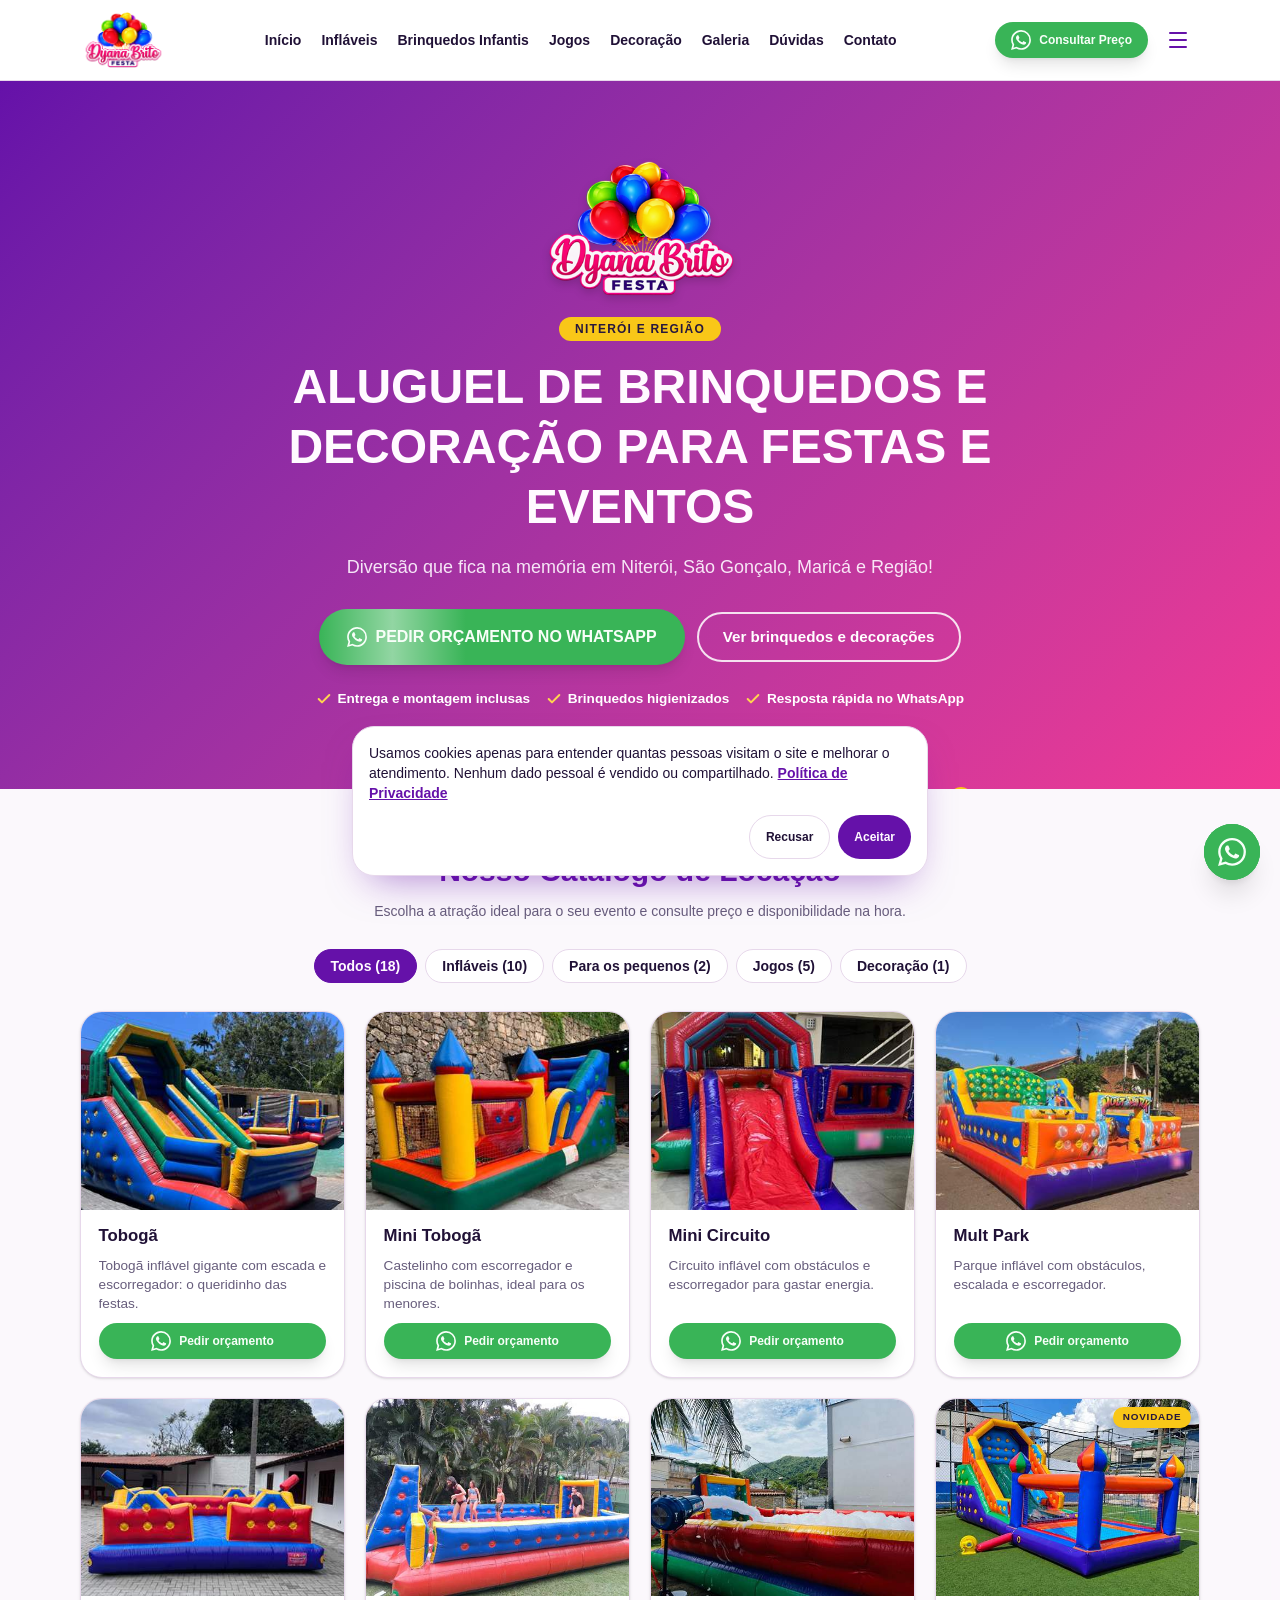
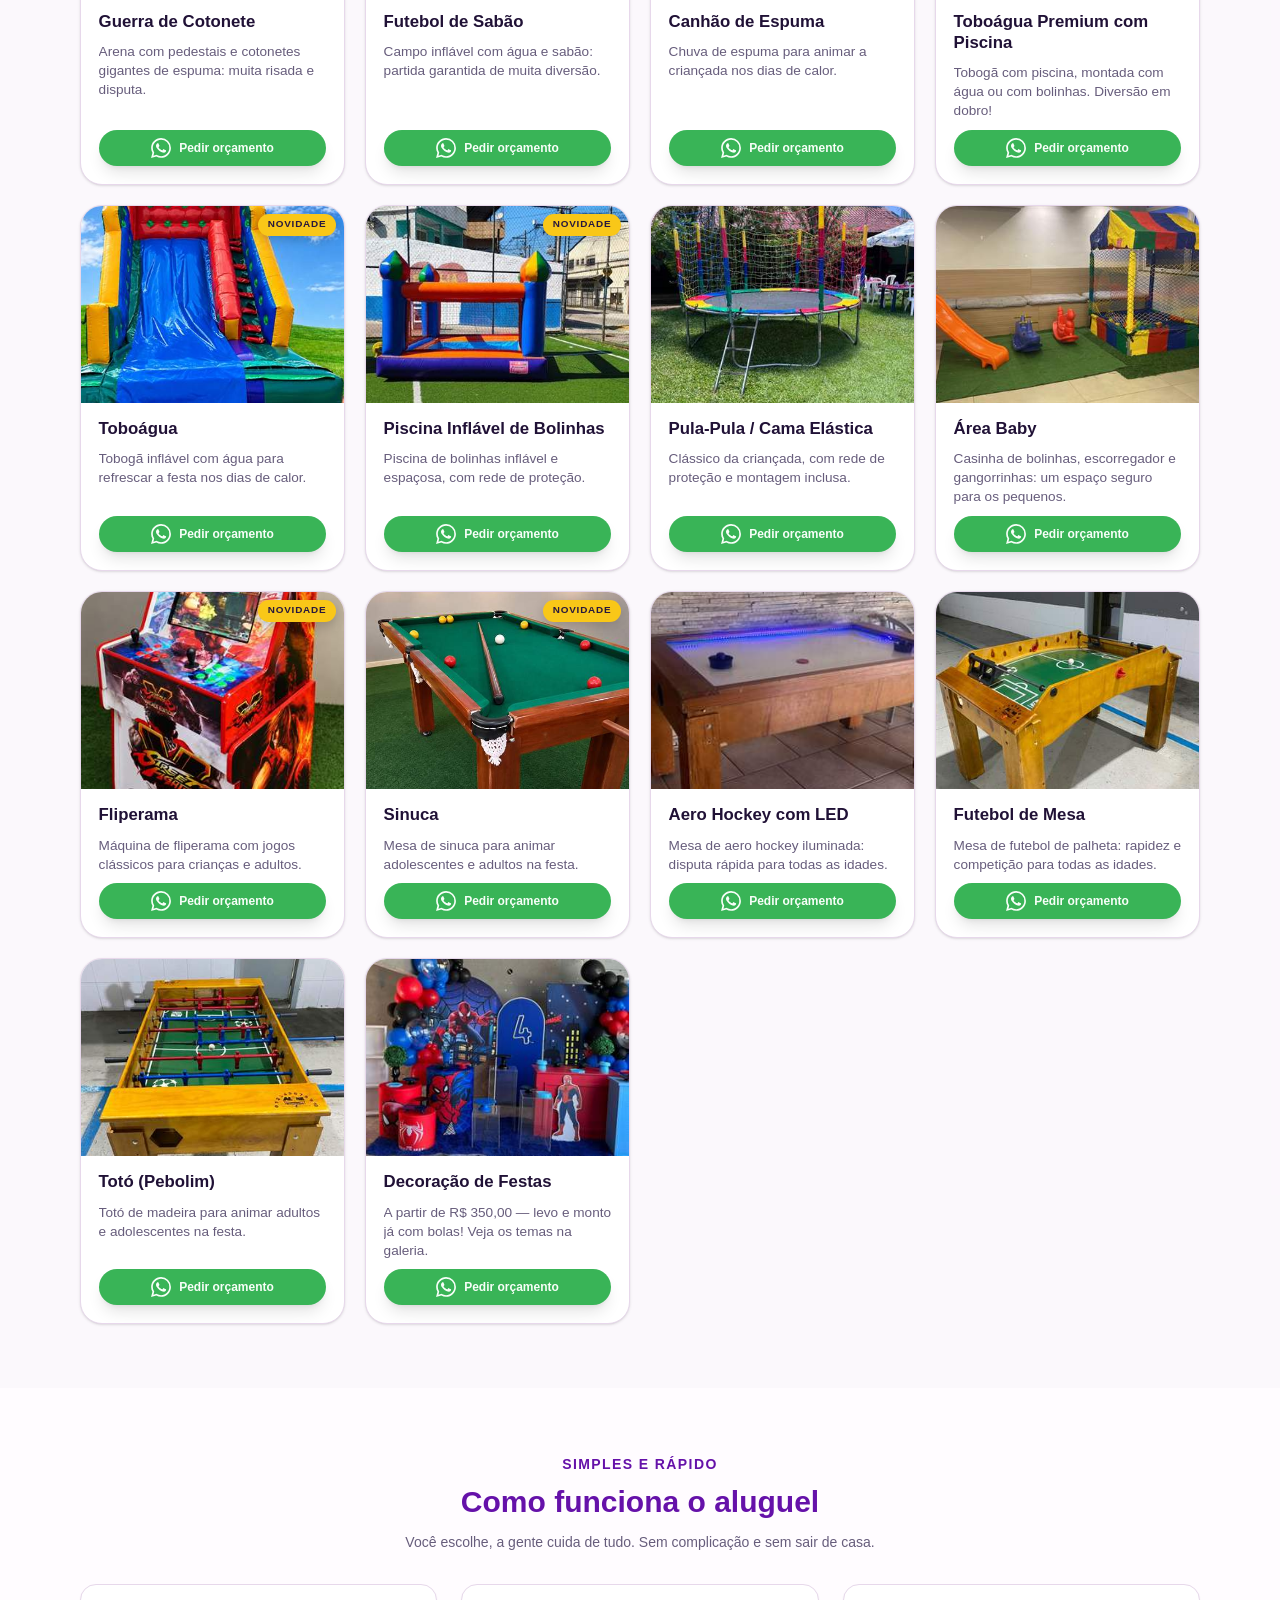
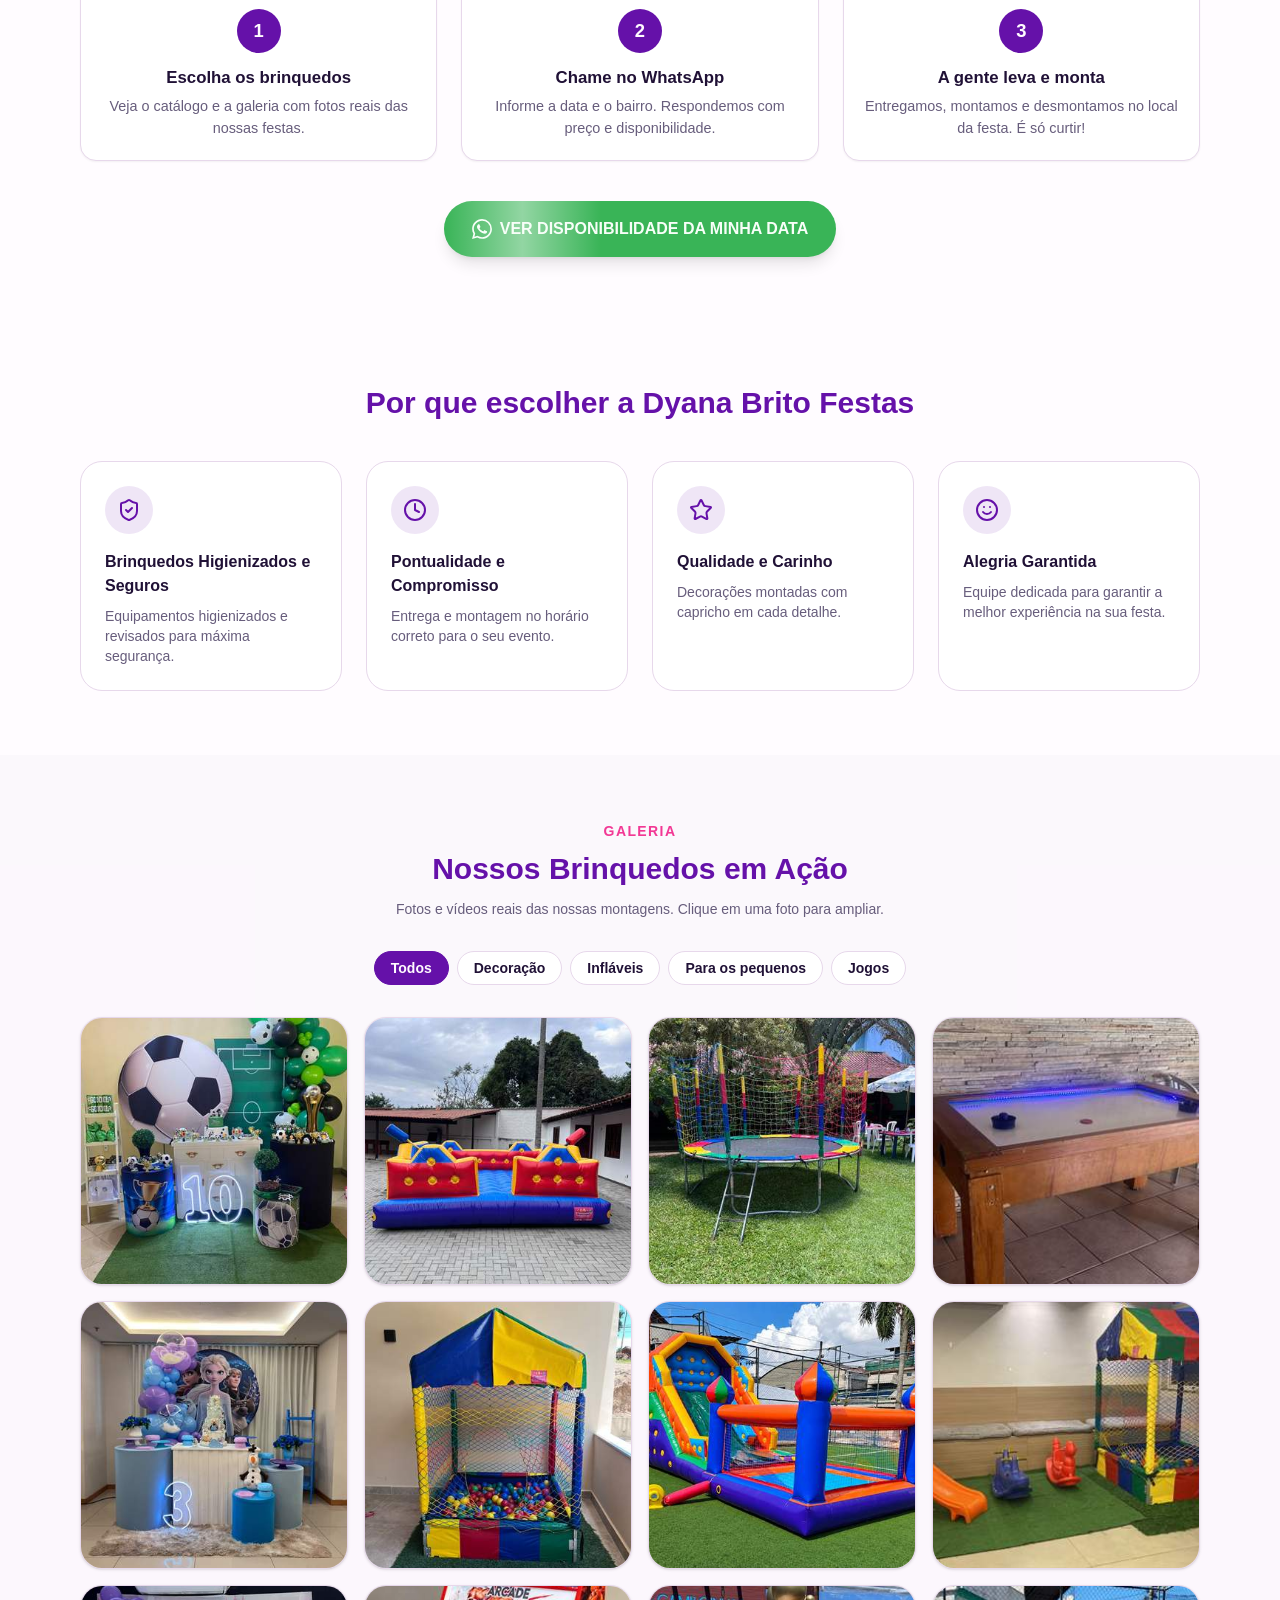
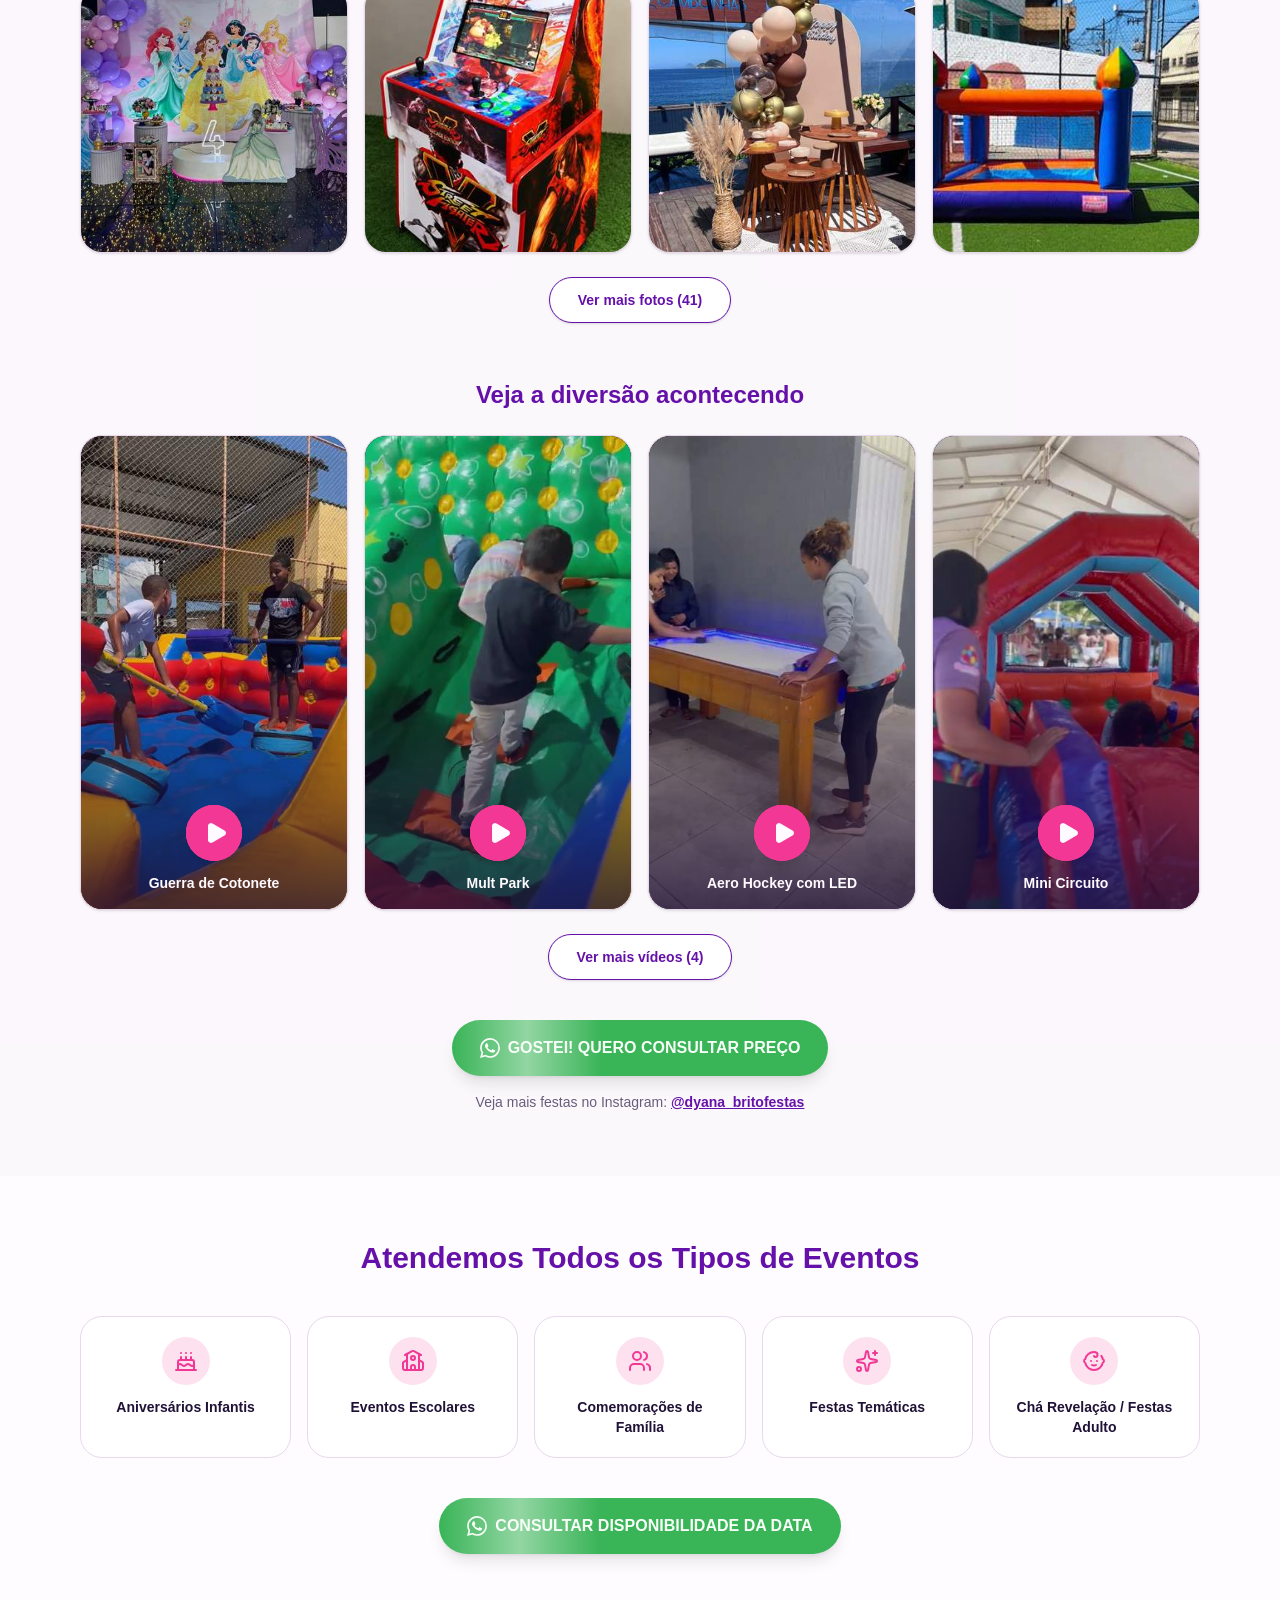
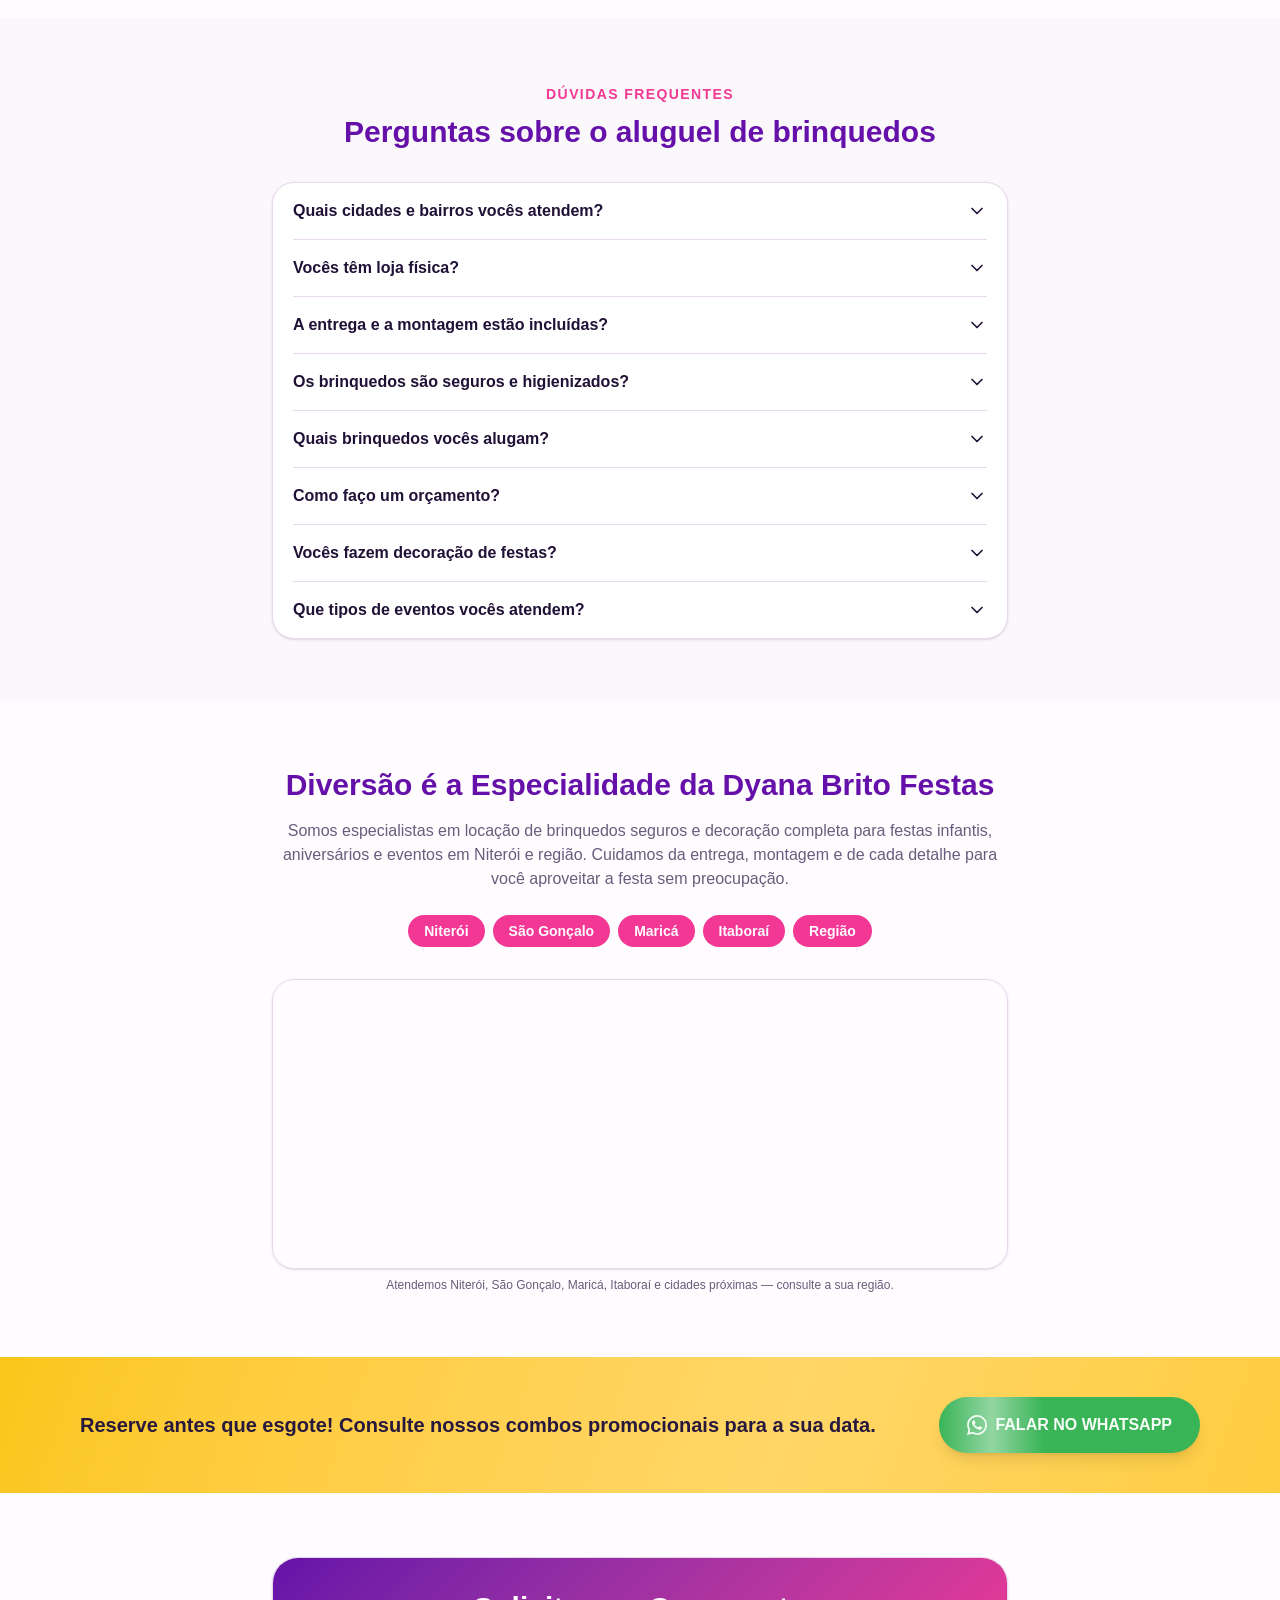
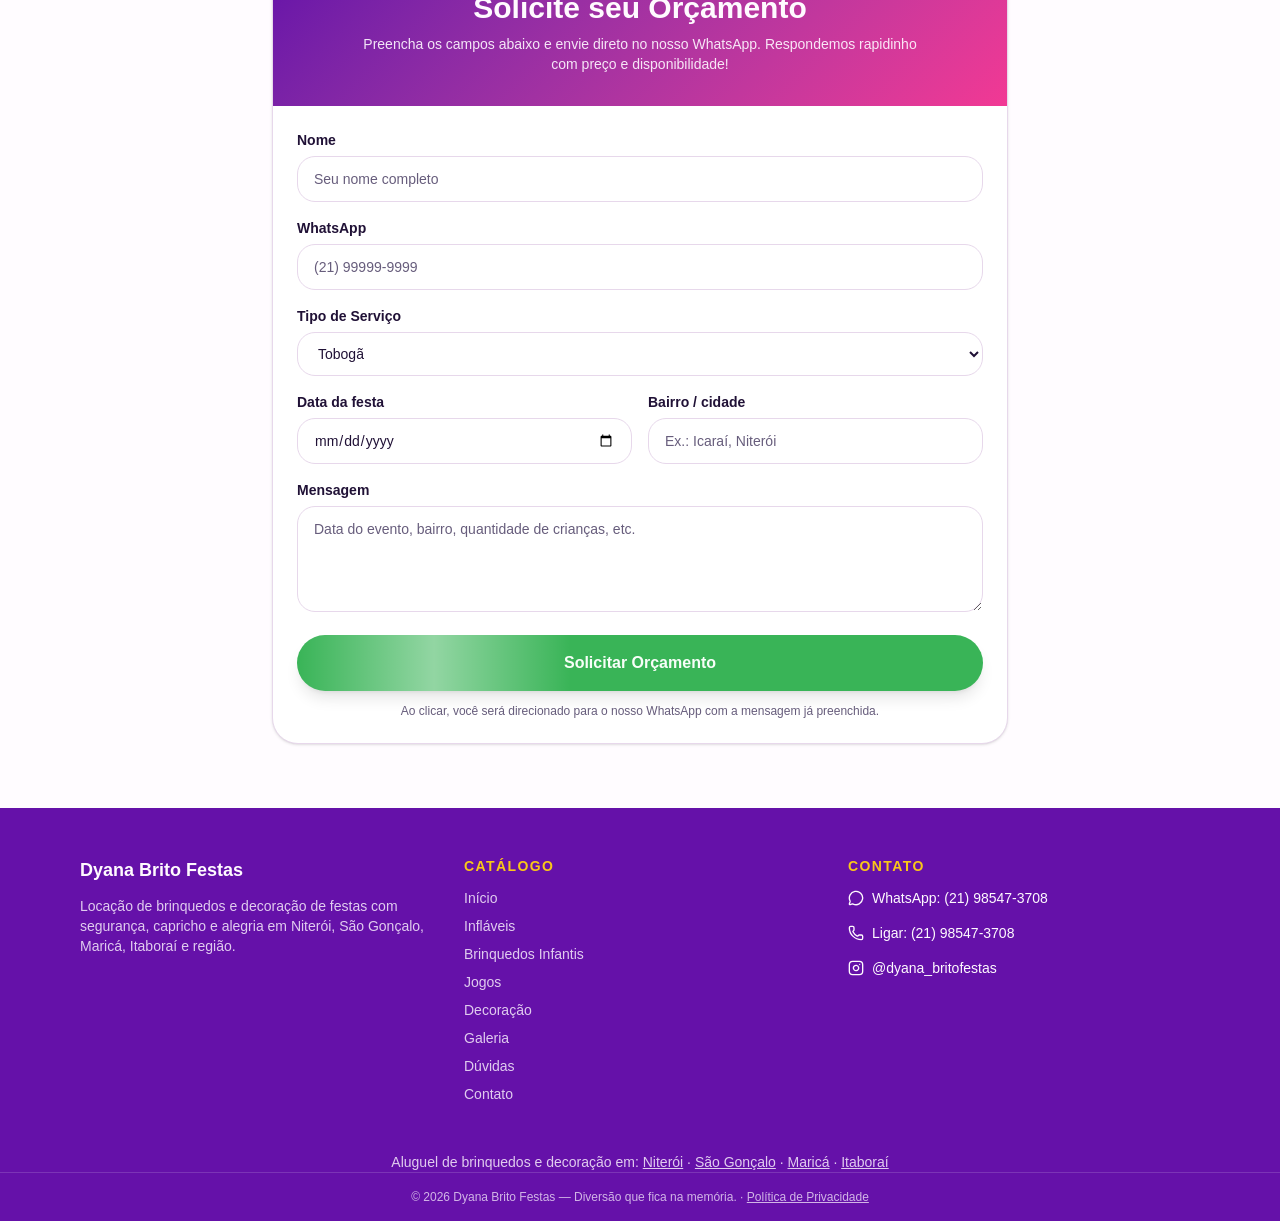
==== commit 46091ad5: "Catálogo: Tobogã, Mini Tobogã, Mini Circuito, Mult Park, Futebol de Sabão e Canhão de Espuma em card" ====
--- a/index.html
+++ b/index.html
@@ -29,7 +29,7 @@
 <link rel="icon" href="/favicon.png" type="image/png">
 <link rel="apple-touch-icon" href="/favicon.png">
 <link rel="preload" as="image" href="/img/logo-320.png" fetchpriority="high">
-<link rel="stylesheet" href="/css/estilo-v2.css">
+<link rel="stylesheet" href="/css/estilo-v3.css">
 <noscript><style>.reveal{opacity:1!important;transform:none!important}</style></noscript>
 <script>
 window.GA_ID='G-Y3VKB2EMTG';
@@ -38,13 +38,13 @@
 gtag('consent','default',{ad_storage:'denied',ad_user_data:'denied',ad_personalization:'denied',analytics_storage:c==='aceito'?'granted':'denied'});})();
 gtag('js',new Date());if(window.GA_ID)gtag('config',window.GA_ID,{anonymize_ip:true});
 </script>
-<script type="application/ld+json">{"@context":"https://schema.org","@id":"https://dyanabritofesta.com.br/#empresa","@type":"LocalBusiness","address":{"@type":"PostalAddress","addressCountry":"BR","addressLocality":"Niterói","addressRegion":"RJ"},"areaServed":[{"@type":"City","name":"Niterói"},{"@type":"City","name":"São Gonçalo"},{"@type":"City","name":"Maricá"},{"@type":"City","name":"Itaboraí"}],"description":"Aluguel de infláveis, cama elástica, jogos e decoração de festas em Niterói, São Gonçalo, Maricá e Itaboraí. Peça seu orçamento pelo WhatsApp! Atendimento a domicílio, sem loja física.","hasOfferCatalog":{"@type":"OfferCatalog","itemListElement":[{"@type":"Offer","itemOffered":{"@type":"Service","name":"Brinquedos infláveis (tobogã, mini circuito, mult park, futebol de sabão e canhão de espuma)"}},{"@type":"Offer","itemOffered":{"@type":"Service","name":"Inflável gladiador"}},{"@type":"Offer","itemOffered":{"@type":"Service","name":"Toboágua premium com piscina"}},{"@type":"Offer","itemOffered":{"@type":"Service","name":"Toboágua"}},{"@type":"Offer","itemOffered":{"@type":"Service","name":"Piscina inflável de bolinhas"}},{"@type":"Offer","itemOffered":{"@type":"Service","name":"Pula-pula / cama elástica"}},{"@type":"Offer","itemOffered":{"@type":"Service","name":"Área baby com casinha de bolinhas"}},{"@type":"Offer","itemOffered":{"@type":"Service","name":"Fliperama"}},{"@type":"Offer","itemOffered":{"@type":"Service","name":"Sinuca"}},{"@type":"Offer","itemOffered":{"@type":"Service","name":"Aero hockey com LED"}},{"@type":"Offer","itemOffered":{"@type":"Service","name":"Futebol de mesa"}},{"@type":"Offer","itemOffered":{"@type":"Service","name":"Totó (pebolim)"}},{"@type":"Offer","itemOffered":{"@type":"Service","name":"Decoração de festas"}}],"name":"Aluguel de brinquedos e decoração de festas"},"image":"https://dyanabritofesta.com.br/og-image.jpg","logo":"https://dyanabritofesta.com.br/img/logo-320.png","name":"Dyana Brito Festas","priceRange":"$$","sameAs":["https://instagram.com/dyana_britofestas"],"telephone":"+55 21 98547-3708","url":"https://dyanabritofesta.com.br/"}</script>
-<script type="application/ld+json">{"@context":"https://schema.org","@type":"FAQPage","mainEntity":[{"@type":"Question","acceptedAnswer":{"@type":"Answer","text":"Atendemos toda Niterói (Icaraí, Centro, Santa Rosa, Fonseca, Pendotiba, Região Oceânica, Piratininga e Itaipu), São Gonçalo (Alcântara, Centro, Mutondo e região), Maricá, Itaboraí e cidades próximas. Fale com a gente no WhatsApp para confirmar a sua região."},"name":"Quais cidades e bairros vocês atendem?"},{"@type":"Question","acceptedAnswer":{"@type":"Answer","text":"Não. O atendimento é a domicílio: levamos, montamos e desmontamos os brinquedos e a decoração no local da sua festa, em Niterói, São Gonçalo, Maricá, Itaboraí e região. Os pedidos e orçamentos são feitos pelo WhatsApp (21) 98547-3708."},"name":"Vocês têm loja física?"},{"@type":"Question","acceptedAnswer":{"@type":"Answer","text":"Sim. Cuidamos da entrega, da montagem e da desmontagem dos brinquedos para você aproveitar a festa sem preocupação."},"name":"A entrega e a montagem estão incluídas?"},{"@type":"Question","acceptedAnswer":{"@type":"Answer","text":"Sim. Todos os equipamentos são higienizados e revisados antes de cada evento, e a cama elástica tem rede de proteção."},"name":"Os brinquedos são seguros e higienizados?"},{"@type":"Question","acceptedAnswer":{"@type":"Answer","text":"Infláveis (tobogã, toboágua, inflável gladiador, mini circuito, mult park, piscina de bolinhas, futebol de sabão e canhão de espuma), cama elástica, área baby com casinha de bolinhas e jogos como fliperama, sinuca, aero hockey, futebol de mesa e totó."},"name":"Quais brinquedos vocês alugam?"},{"@type":"Question","acceptedAnswer":{"@type":"Answer","text":"É só chamar no WhatsApp (21) 98547-3708 ou preencher o formulário de orçamento aqui no site. Respondemos com preços e disponibilidade para a sua data."},"name":"Como faço um orçamento?"},{"@type":"Question","acceptedAnswer":{"@type":"Answer","text":"Fazemos! A decoração começa a partir de R$ 350,00, levada e montada já com os balões. Temos temas infantis, chá de bebê, aniversários adultos e muito mais."},"name":"Vocês fazem decoração de festas?"},{"@type":"Question","acceptedAnswer":{"@type":"Answer","text":"Aniversários infantis, eventos escolares, comemorações de família, festas temáticas, chá revelação e festas para adultos e empresas."},"name":"Que tipos de eventos vocês atendem?"}]}</script>
+<script type="application/ld+json">{"@context":"https://schema.org","@id":"https://dyanabritofesta.com.br/#empresa","@type":"LocalBusiness","address":{"@type":"PostalAddress","addressCountry":"BR","addressLocality":"Niterói","addressRegion":"RJ"},"areaServed":[{"@type":"City","name":"Niterói"},{"@type":"City","name":"São Gonçalo"},{"@type":"City","name":"Maricá"},{"@type":"City","name":"Itaboraí"}],"description":"Aluguel de infláveis, cama elástica, jogos e decoração de festas em Niterói, São Gonçalo, Maricá e Itaboraí. Peça seu orçamento pelo WhatsApp! Atendimento a domicílio, sem loja física.","hasOfferCatalog":{"@type":"OfferCatalog","itemListElement":[{"@type":"Offer","itemOffered":{"@type":"Service","name":"Tobogã inflável"}},{"@type":"Offer","itemOffered":{"@type":"Service","name":"Mini tobogã"}},{"@type":"Offer","itemOffered":{"@type":"Service","name":"Mini circuito"}},{"@type":"Offer","itemOffered":{"@type":"Service","name":"Mult park"}},{"@type":"Offer","itemOffered":{"@type":"Service","name":"Guerra de cotonete"}},{"@type":"Offer","itemOffered":{"@type":"Service","name":"Futebol de sabão"}},{"@type":"Offer","itemOffered":{"@type":"Service","name":"Canhão de espuma"}},{"@type":"Offer","itemOffered":{"@type":"Service","name":"Toboágua premium com piscina"}},{"@type":"Offer","itemOffered":{"@type":"Service","name":"Toboágua"}},{"@type":"Offer","itemOffered":{"@type":"Service","name":"Piscina inflável de bolinhas"}},{"@type":"Offer","itemOffered":{"@type":"Service","name":"Pula-pula / cama elástica"}},{"@type":"Offer","itemOffered":{"@type":"Service","name":"Área baby com casinha de bolinhas"}},{"@type":"Offer","itemOffered":{"@type":"Service","name":"Fliperama"}},{"@type":"Offer","itemOffered":{"@type":"Service","name":"Sinuca"}},{"@type":"Offer","itemOffered":{"@type":"Service","name":"Aero hockey com LED"}},{"@type":"Offer","itemOffered":{"@type":"Service","name":"Futebol de mesa"}},{"@type":"Offer","itemOffered":{"@type":"Service","name":"Totó (pebolim)"}},{"@type":"Offer","itemOffered":{"@type":"Service","name":"Decoração de festas"}}],"name":"Aluguel de brinquedos e decoração de festas"},"image":"https://dyanabritofesta.com.br/og-image.jpg","logo":"https://dyanabritofesta.com.br/img/logo-320.png","name":"Dyana Brito Festas","priceRange":"$$","sameAs":["https://instagram.com/dyana_britofestas"],"telephone":"+55 21 98547-3708","url":"https://dyanabritofesta.com.br/"}</script>
+<script type="application/ld+json">{"@context":"https://schema.org","@type":"FAQPage","mainEntity":[{"@type":"Question","acceptedAnswer":{"@type":"Answer","text":"Atendemos toda Niterói (Icaraí, Centro, Santa Rosa, Fonseca, Pendotiba, Região Oceânica, Piratininga e Itaipu), São Gonçalo (Alcântara, Centro, Mutondo e região), Maricá, Itaboraí e cidades próximas. Fale com a gente no WhatsApp para confirmar a sua região."},"name":"Quais cidades e bairros vocês atendem?"},{"@type":"Question","acceptedAnswer":{"@type":"Answer","text":"Não. O atendimento é a domicílio: levamos, montamos e desmontamos os brinquedos e a decoração no local da sua festa, em Niterói, São Gonçalo, Maricá, Itaboraí e região. Os pedidos e orçamentos são feitos pelo WhatsApp (21) 98547-3708."},"name":"Vocês têm loja física?"},{"@type":"Question","acceptedAnswer":{"@type":"Answer","text":"Sim. Cuidamos da entrega, da montagem e da desmontagem dos brinquedos para você aproveitar a festa sem preocupação."},"name":"A entrega e a montagem estão incluídas?"},{"@type":"Question","acceptedAnswer":{"@type":"Answer","text":"Sim. Todos os equipamentos são higienizados e revisados antes de cada evento, e a cama elástica tem rede de proteção."},"name":"Os brinquedos são seguros e higienizados?"},{"@type":"Question","acceptedAnswer":{"@type":"Answer","text":"Infláveis (tobogã, mini tobogã, toboágua, guerra de cotonete, mini circuito, mult park, piscina de bolinhas, futebol de sabão e canhão de espuma), cama elástica, área baby com casinha de bolinhas e jogos como fliperama, sinuca, aero hockey, futebol de mesa e totó."},"name":"Quais brinquedos vocês alugam?"},{"@type":"Question","acceptedAnswer":{"@type":"Answer","text":"É só chamar no WhatsApp (21) 98547-3708 ou preencher o formulário de orçamento aqui no site. Respondemos com preços e disponibilidade para a sua data."},"name":"Como faço um orçamento?"},{"@type":"Question","acceptedAnswer":{"@type":"Answer","text":"Fazemos! A decoração começa a partir de R$ 350,00, levada e montada já com os balões. Temos temas infantis, chá de bebê, aniversários adultos e muito mais."},"name":"Vocês fazem decoração de festas?"},{"@type":"Question","acceptedAnswer":{"@type":"Answer","text":"Aniversários infantis, eventos escolares, comemorações de família, festas temáticas, chá revelação e festas para adultos e empresas."},"name":"Que tipos de eventos vocês atendem?"}]}</script>
 </head>
 <body class="bg-background">
 <a href="#catalogo" class="dy-skip">Pular para o catálogo</a>
 <div class="min-h-screen bg-background">
-<header class="sticky top-0 z-40 border-b border-border bg-card/95 backdrop-blur transition-shadow duration-300"><div class="mx-auto flex max-w-6xl items-center justify-between gap-4 px-4 py-3"><a href="#inicio" class="shrink-0"><img alt="Dyana Brito Festas" width="180" height="117" class="h-12 w-auto transition-transform duration-300 hover:scale-105 sm:h-14" src="/img/logo-180.png"></a><nav class="hidden items-center gap-5 xl:flex" aria-label="Navegação principal"><a href="#inicio" class="relative whitespace-nowrap text-sm font-semibold text-foreground transition-colors after:absolute after:-bottom-1 after:left-0 after:h-0.5 after:w-full after:origin-left after:scale-x-0 after:rounded-full after:bg-secondary after:transition-transform after:duration-300 hover:text-secondary hover:after:scale-x-100">Início</a><a href="#catalogo-inflaveis" class="relative whitespace-nowrap text-sm font-semibold text-foreground transition-colors after:absolute after:-bottom-1 after:left-0 after:h-0.5 after:w-full after:origin-left after:scale-x-0 after:rounded-full after:bg-secondary after:transition-transform after:duration-300 hover:text-secondary hover:after:scale-x-100">Infláveis</a><a href="#catalogo-infantil" class="relative whitespace-nowrap text-sm font-semibold text-foreground transition-colors after:absolute after:-bottom-1 after:left-0 after:h-0.5 after:w-full after:origin-left after:scale-x-0 after:rounded-full after:bg-secondary after:transition-transform after:duration-300 hover:text-secondary hover:after:scale-x-100">Brinquedos Infantis</a><a href="#catalogo-jogos" class="relative whitespace-nowrap text-sm font-semibold text-foreground transition-colors after:absolute after:-bottom-1 after:left-0 after:h-0.5 after:w-full after:origin-left after:scale-x-0 after:rounded-full after:bg-secondary after:transition-transform after:duration-300 hover:text-secondary hover:after:scale-x-100">Jogos</a><a href="#catalogo-decoracao" class="relative whitespace-nowrap text-sm font-semibold text-foreground transition-colors after:absolute after:-bottom-1 after:left-0 after:h-0.5 after:w-full after:origin-left after:scale-x-0 after:rounded-full after:bg-secondary after:transition-transform after:duration-300 hover:text-secondary hover:after:scale-x-100">Decoração</a><a href="#galeria" class="relative whitespace-nowrap text-sm font-semibold text-foreground transition-colors after:absolute after:-bottom-1 after:left-0 after:h-0.5 after:w-full after:origin-left after:scale-x-0 after:rounded-full after:bg-secondary after:transition-transform after:duration-300 hover:text-secondary hover:after:scale-x-100">Galeria</a><a href="#duvidas" class="relative whitespace-nowrap text-sm font-semibold text-foreground transition-colors after:absolute after:-bottom-1 after:left-0 after:h-0.5 after:w-full after:origin-left after:scale-x-0 after:rounded-full after:bg-secondary after:transition-transform after:duration-300 hover:text-secondary hover:after:scale-x-100">Dúvidas</a><a href="#contato" class="relative whitespace-nowrap text-sm font-semibold text-foreground transition-colors after:absolute after:-bottom-1 after:left-0 after:h-0.5 after:w-full after:origin-left after:scale-x-0 after:rounded-full after:bg-secondary after:transition-transform after:duration-300 hover:text-secondary hover:after:scale-x-100">Contato</a></nav><div class="flex items-center gap-2"><a href="https://wa.me/5521985473708?text=Ol%C3%A1!%20Vim%20pelo%20site%20da%20Dyana%20Brito%20Festas%20e%20gostaria%20de%20consultar%20pre%C3%A7os%20e%20disponibilidade." target="_blank" rel="noopener noreferrer" class="items-center justify-center gap-2 rounded-full bg-whatsapp font-bold text-whatsapp-foreground shadow-lg transition-transform hover:scale-[1.03] focus-visible:outline-none focus-visible:ring-2 focus-visible:ring-ring focus-visible:ring-offset-2 px-4 py-2 text-xs hidden sm:inline-flex"><svg viewBox="0 0 24 24" fill="currentColor" aria-hidden="true" class="size-5 shrink-0"><path d="M17.472 14.382c-.297-.149-1.758-.867-2.03-.967-.273-.099-.471-.148-.67.15-.197.297-.767.966-.94 1.164-.173.198-.347.223-.644.075-.297-.15-1.255-.463-2.39-1.475-.883-.788-1.48-1.761-1.653-2.059-.173-.297-.018-.458.13-.606.134-.133.298-.347.446-.52.149-.174.198-.298.298-.497.099-.198.05-.371-.025-.52-.075-.149-.669-1.612-.916-2.207-.242-.579-.487-.5-.669-.51l-.57-.01c-.198 0-.52.074-.792.372-.272.297-1.04 1.016-1.04 2.479 0 1.462 1.065 2.875 1.213 3.074.149.198 2.096 3.2 5.077 4.487.709.306 1.262.489 1.694.625.712.227 1.36.195 1.872.118.571-.085 1.758-.719 2.006-1.413.248-.694.248-1.289.173-1.413-.074-.124-.272-.198-.57-.347m-5.421 7.403h-.004a9.87 9.87 0 01-5.031-1.378l-.361-.214-3.741.982.998-3.648-.235-.374a9.86 9.86 0 01-1.51-5.26c.001-5.45 4.436-9.884 9.888-9.884a9.82 9.82 0 016.988 2.898 9.825 9.825 0 012.893 6.994c-.003 5.45-4.437 9.884-9.885 9.884m8.413-18.297A11.815 11.815 0 0012.05 0C5.495 0 .16 5.335.157 11.892c0 2.096.547 4.142 1.588 5.945L.057 24l6.305-1.654a11.882 11.882 0 005.683 1.448h.005c6.554 0 11.89-5.335 11.893-11.893A11.821 11.821 0 0020.464 3.488"></path></svg>Consultar Preço</a><button type="button" aria-label="Abrir menu" aria-expanded="false" aria-controls="menu-mobile" class="dy-btn-44 rounded-md p-2 text-primary xl:hidden"><svg xmlns="http://www.w3.org/2000/svg" width="24" height="24" viewBox="0 0 24 24" fill="none" stroke="currentColor" stroke-width="2" stroke-linecap="round" stroke-linejoin="round" class="lucide lucide-menu size-6" aria-hidden="true"><path d="M4 5h16"></path><path d="M4 12h16"></path><path d="M4 19h16"></path></svg></button></div></div><nav id="menu-mobile" class="border-t border-border bg-card px-4 xl:hidden hidden" aria-label="Navegação mobile"><ul class="flex flex-col py-2"><li><a href="#inicio" class="block py-2.5 text-sm font-semibold text-foreground">Início</a></li><li><a href="#catalogo-inflaveis" class="block py-2.5 text-sm font-semibold text-foreground">Infláveis</a></li><li><a href="#catalogo-infantil" class="block py-2.5 text-sm font-semibold text-foreground">Brinquedos Infantis</a></li><li><a href="#catalogo-jogos" class="block py-2.5 text-sm font-semibold text-foreground">Jogos</a></li><li><a href="#catalogo-decoracao" class="block py-2.5 text-sm font-semibold text-foreground">Decoração</a></li><li><a href="#galeria" class="block py-2.5 text-sm font-semibold text-foreground">Galeria</a></li><li><a href="#duvidas" class="block py-2.5 text-sm font-semibold text-foreground">Dúvidas</a></li><li><a href="#contato" class="block py-2.5 text-sm font-semibold text-foreground">Contato</a></li><li class="py-2"><a href="https://wa.me/5521985473708?text=Ol%C3%A1!%20Vim%20pelo%20site%20da%20Dyana%20Brito%20Festas%20e%20gostaria%20de%20consultar%20pre%C3%A7os%20e%20disponibilidade." target="_blank" rel="noopener noreferrer" class="inline-flex items-center justify-center gap-2 rounded-full bg-whatsapp font-bold text-whatsapp-foreground shadow-lg transition-transform hover:scale-[1.03] focus-visible:outline-none focus-visible:ring-2 focus-visible:ring-ring focus-visible:ring-offset-2 px-4 py-2 text-xs w-full"><svg viewBox="0 0 24 24" fill="currentColor" aria-hidden="true" class="size-5 shrink-0"><path d="M17.472 14.382c-.297-.149-1.758-.867-2.03-.967-.273-.099-.471-.148-.67.15-.197.297-.767.966-.94 1.164-.173.198-.347.223-.644.075-.297-.15-1.255-.463-2.39-1.475-.883-.788-1.48-1.761-1.653-2.059-.173-.297-.018-.458.13-.606.134-.133.298-.347.446-.52.149-.174.198-.298.298-.497.099-.198.05-.371-.025-.52-.075-.149-.669-1.612-.916-2.207-.242-.579-.487-.5-.669-.51l-.57-.01c-.198 0-.52.074-.792.372-.272.297-1.04 1.016-1.04 2.479 0 1.462 1.065 2.875 1.213 3.074.149.198 2.096 3.2 5.077 4.487.709.306 1.262.489 1.694.625.712.227 1.36.195 1.872.118.571-.085 1.758-.719 2.006-1.413.248-.694.248-1.289.173-1.413-.074-.124-.272-.198-.57-.347m-5.421 7.403h-.004a9.87 9.87 0 01-5.031-1.378l-.361-.214-3.741.982.998-3.648-.235-.374a9.86 9.86 0 01-1.51-5.26c.001-5.45 4.436-9.884 9.888-9.884a9.82 9.82 0 016.988 2.898 9.825 9.825 0 012.893 6.994c-.003 5.45-4.437 9.884-9.885 9.884m8.413-18.297A11.815 11.815 0 0012.05 0C5.495 0 .16 5.335.157 11.892c0 2.096.547 4.142 1.588 5.945L.057 24l6.305-1.654a11.882 11.882 0 005.683 1.448h.005c6.554 0 11.89-5.335 11.893-11.893A11.821 11.821 0 0020.464 3.488"></path></svg>Consultar Preço no WhatsApp</a></li></ul></nav></header><main><section id="inicio" class="relative overflow-hidden text-primary-foreground" style="background-image:var(--gradient-brand)"><div class="pointer-events-none absolute inset-0" aria-hidden="true"><span class="confetti" aria-hidden="true" style="left:4%;--confetti-duration:14s;--confetti-delay:0s;--confetti-opacity:0.55;--confetti-spin:20deg"><svg width="26" height="39" viewBox="0 0 20 30"><ellipse cx="10" cy="10" rx="9" ry="10" fill="var(--color-accent)"></ellipse><path d="M10 20 L8 23 L12 23 Z" fill="var(--color-accent)"></path><path d="M10 23 Q12 26 9 30" stroke="#ffffff" stroke-opacity="0.6" fill="none"></path></svg></span><span class="confetti" aria-hidden="true" style="left:12%;--confetti-duration:11s;--confetti-delay:3s;--confetti-opacity:0.75;--confetti-spin:540deg;width:10px;height:10px;background:rgb(255, 255, 255);border-radius:9999px"></span><span class="confetti" aria-hidden="true" style="left:20%;--confetti-duration:13s;--confetti-delay:6s;--confetti-opacity:0.75;--confetti-spin:540deg;width:12px;height:12px;background:var(--color-accent);border-radius:2px"></span><span class="confetti" aria-hidden="true" style="left:30%;--confetti-duration:10s;--confetti-delay:1.5s;--confetti-opacity:0.75;--confetti-spin:540deg;width:8px;height:8px;background:rgb(255, 255, 255);border-radius:9999px"></span><span class="confetti" aria-hidden="true" style="left:42%;--confetti-duration:16s;--confetti-delay:8s;--confetti-opacity:0.55;--confetti-spin:20deg"><svg width="22" height="33" viewBox="0 0 20 30"><ellipse cx="10" cy="10" rx="9" ry="10" fill="oklch(0.8 0.15 356)"></ellipse><path d="M10 20 L8 23 L12 23 Z" fill="oklch(0.8 0.15 356)"></path><path d="M10 23 Q12 26 9 30" stroke="#ffffff" stroke-opacity="0.6" fill="none"></path></svg></span><span class="confetti" aria-hidden="true" style="left:55%;--confetti-duration:12s;--confetti-delay:4s;--confetti-opacity:0.75;--confetti-spin:540deg;width:10px;height:10px;background:var(--color-accent);border-radius:2px"></span><span class="confetti" aria-hidden="true" style="left:65%;--confetti-duration:9s;--confetti-delay:0.5s;--confetti-opacity:0.75;--confetti-spin:540deg;width:8px;height:8px;background:rgb(255, 255, 255);border-radius:9999px"></span><span class="confetti" aria-hidden="true" style="left:74%;--confetti-duration:15s;--confetti-delay:5s;--confetti-opacity:0.55;--confetti-spin:20deg"><svg width="28" height="42" viewBox="0 0 20 30"><ellipse cx="10" cy="10" rx="9" ry="10" fill="var(--color-accent)"></ellipse><path d="M10 20 L8 23 L12 23 Z" fill="var(--color-accent)"></path><path d="M10 23 Q12 26 9 30" stroke="#ffffff" stroke-opacity="0.6" fill="none"></path></svg></span><span class="confetti" aria-hidden="true" style="left:83%;--confetti-duration:11s;--confetti-delay:2s;--confetti-opacity:0.75;--confetti-spin:540deg;width:12px;height:12px;background:oklch(0.8 0.15 356);border-radius:2px"></span><span class="confetti" aria-hidden="true" style="left:92%;--confetti-duration:13s;--confetti-delay:7s;--confetti-opacity:0.75;--confetti-spin:540deg;width:10px;height:10px;background:rgb(255, 255, 255);border-radius:9999px"></span><span class="confetti" aria-hidden="true" style="left:96%;--confetti-duration:17s;--confetti-delay:10s;--confetti-opacity:0.55;--confetti-spin:20deg"><svg width="20" height="30" viewBox="0 0 20 30"><ellipse cx="10" cy="10" rx="9" ry="10" fill="oklch(0.8 0.15 356)"></ellipse><path d="M10 20 L8 23 L12 23 Z" fill="oklch(0.8 0.15 356)"></path><path d="M10 23 Q12 26 9 30" stroke="#ffffff" stroke-opacity="0.6" fill="none"></path></svg></span></div><div class="relative mx-auto max-w-3xl px-4 py-14 text-center md:py-20"><div><img alt="Dyana Brito Festas" width="320" height="208" fetchpriority="high" class="float-soft mx-auto w-auto drop-shadow-lg" style="height:clamp(6.5rem, 22vw, 8.5rem)" src="/img/logo-320.png"></div><span class="mt-5 inline-block rounded-full bg-accent px-4 py-1 text-xs font-bold uppercase tracking-widest text-accent-foreground">Niterói e Região</span><h1 class="mt-4 text-3xl font-extrabold leading-tight sm:text-4xl lg:text-5xl">ALUGUEL DE BRINQUEDOS E DECORAÇÃO PARA FESTAS E EVENTOS</h1><p class="mt-4 text-base text-primary-foreground/90 sm:text-lg">Diversão que fica na memória em Niterói, São Gonçalo, Maricá e Região!</p><div class="mt-7 flex flex-col items-center justify-center gap-3 sm:flex-row"><a href="https://wa.me/5521985473708?text=Ol%C3%A1!%20Vim%20pelo%20site%20da%20Dyana%20Brito%20Festas%20e%20gostaria%20de%20um%20or%C3%A7amento%20para%20a%20minha%20festa." target="_blank" rel="noopener noreferrer" class="inline-flex items-center justify-center gap-2 rounded-full bg-whatsapp font-bold text-whatsapp-foreground shadow-lg transition-transform hover:scale-[1.03] focus-visible:outline-none focus-visible:ring-2 focus-visible:ring-ring focus-visible:ring-offset-2 px-7 py-4 text-base btn-shine w-full sm:w-auto"><svg viewBox="0 0 24 24" fill="currentColor" aria-hidden="true" class="size-5 shrink-0"><path d="M17.472 14.382c-.297-.149-1.758-.867-2.03-.967-.273-.099-.471-.148-.67.15-.197.297-.767.966-.94 1.164-.173.198-.347.223-.644.075-.297-.15-1.255-.463-2.39-1.475-.883-.788-1.48-1.761-1.653-2.059-.173-.297-.018-.458.13-.606.134-.133.298-.347.446-.52.149-.174.198-.298.298-.497.099-.198.05-.371-.025-.52-.075-.149-.669-1.612-.916-2.207-.242-.579-.487-.5-.669-.51l-.57-.01c-.198 0-.52.074-.792.372-.272.297-1.04 1.016-1.04 2.479 0 1.462 1.065 2.875 1.213 3.074.149.198 2.096 3.2 5.077 4.487.709.306 1.262.489 1.694.625.712.227 1.36.195 1.872.118.571-.085 1.758-.719 2.006-1.413.248-.694.248-1.289.173-1.413-.074-.124-.272-.198-.57-.347m-5.421 7.403h-.004a9.87 9.87 0 01-5.031-1.378l-.361-.214-3.741.982.998-3.648-.235-.374a9.86 9.86 0 01-1.51-5.26c.001-5.45 4.436-9.884 9.888-9.884a9.82 9.82 0 016.988 2.898 9.825 9.825 0 012.893 6.994c-.003 5.45-4.437 9.884-9.885 9.884m8.413-18.297A11.815 11.815 0 0012.05 0C5.495 0 .16 5.335.157 11.892c0 2.096.547 4.142 1.588 5.945L.057 24l6.305-1.654a11.882 11.882 0 005.683 1.448h.005c6.554 0 11.89-5.335 11.893-11.893A11.821 11.821 0 0020.464 3.488"></path></svg>PEDIR ORÇAMENTO NO WHATSAPP</a><a href="#catalogo" class="dy-hero-sec">Ver brinquedos e decorações</a></div><ul class="dy-trust" aria-label="Por que alugar com a gente"><li><svg viewBox="0 0 24 24" width="16" height="16" fill="none" stroke="currentColor" stroke-width="3" stroke-linecap="round" stroke-linejoin="round" aria-hidden="true"><path d="M20 6 9 17l-5-5"/></svg> Entrega e montagem inclusas</li><li><svg viewBox="0 0 24 24" width="16" height="16" fill="none" stroke="currentColor" stroke-width="3" stroke-linecap="round" stroke-linejoin="round" aria-hidden="true"><path d="M20 6 9 17l-5-5"/></svg> Brinquedos higienizados</li><li><svg viewBox="0 0 24 24" width="16" height="16" fill="none" stroke="currentColor" stroke-width="3" stroke-linecap="round" stroke-linejoin="round" aria-hidden="true"><path d="M20 6 9 17l-5-5"/></svg> Resposta rápida no WhatsApp</li></ul></div></section><section id="catalogo" class="bg-muted/40 py-16"><div class="mx-auto max-w-6xl px-4"><div data-variant="up" class="reveal" style="--reveal-delay:0ms"><h2 class="text-center text-2xl font-extrabold text-primary sm:text-3xl">Nosso Catálogo de Locação</h2><p class="mx-auto mt-3 max-w-2xl text-center text-sm text-muted-foreground">Escolha a atração ideal para o seu evento e consulte preço e disponibilidade na hora.</p></div><div class="dy-tabs" role="tablist" aria-label="Filtrar catálogo"><button type="button" role="tab" data-id="todos" aria-selected="true" class="rounded-full border px-4 py-1.5 text-sm font-semibold transition-all duration-300 border-primary bg-primary text-primary-foreground shadow-[var(--shadow-festive)]">Todos (13)</button><button type="button" role="tab" data-id="inflaveis" aria-selected="false" class="rounded-full border px-4 py-1.5 text-sm font-semibold transition-all duration-300 border-border bg-card text-foreground hover:-translate-y-0.5 hover:border-secondary hover:text-secondary">Infláveis (5)</button><button type="button" role="tab" data-id="infantil" aria-selected="false" class="rounded-full border px-4 py-1.5 text-sm font-semibold transition-all duration-300 border-border bg-card text-foreground hover:-translate-y-0.5 hover:border-secondary hover:text-secondary">Para os pequenos (2)</button><button type="button" role="tab" data-id="jogos" aria-selected="false" class="rounded-full border px-4 py-1.5 text-sm font-semibold transition-all duration-300 border-border bg-card text-foreground hover:-translate-y-0.5 hover:border-secondary hover:text-secondary">Jogos (5)</button><button type="button" role="tab" data-id="decoracao" aria-selected="false" class="rounded-full border px-4 py-1.5 text-sm font-semibold transition-all duration-300 border-border bg-card text-foreground hover:-translate-y-0.5 hover:border-secondary hover:text-secondary">Decoração (1)</button></div><div class="dy-cat-grid"><div data-cat="inflaveis" data-variant="up" class="reveal h-full" style="--reveal-delay:0ms"><article class="group flex h-full flex-col overflow-hidden rounded-2xl border border-border bg-card shadow-sm transition-all duration-300 hover:-translate-y-2 hover:shadow-[var(--shadow-festive)]"><div class="relative overflow-hidden"><img alt="Tobogã inflável grande para eventos" width="480" height="360" loading="lazy" decoding="async" class="dy-cat-img" src="/img/toboga-2-480.jpg" srcset="/img/toboga-2-480.jpg 480w, /img/toboga-2-800.jpg 800w" sizes="(min-width:1024px) 270px, (min-width:768px) 32vw, 48vw"></div><div class="dy-cat-body"><h3 class="dy-cat-title">Brinquedos Infláveis</h3><p class="dy-cat-desc">Tobogã, Mini Circuito, Futebol de Sabão, Canhão de Espuma e mais.</p><a href="https://wa.me/5521985473708?text=Ol%C3%A1!%20Vim%20pelo%20site%20da%20Dyana%20Brito%20Festas%20e%20gostaria%20de%20consultar%20pre%C3%A7os%20e%20disponibilidade%20de%3A%20Brinquedos%20Infl%C3%A1veis." target="_blank" rel="noopener noreferrer" class="inline-flex items-center justify-center gap-2 rounded-full bg-whatsapp font-bold text-whatsapp-foreground shadow-lg transition-transform hover:scale-[1.03] focus-visible:outline-none focus-visible:ring-2 focus-visible:ring-ring focus-visible:ring-offset-2 px-4 py-2 text-xs w-full"><svg viewBox="0 0 24 24" fill="currentColor" aria-hidden="true" class="size-5 shrink-0"><path d="M17.472 14.382c-.297-.149-1.758-.867-2.03-.967-.273-.099-.471-.148-.67.15-.197.297-.767.966-.94 1.164-.173.198-.347.223-.644.075-.297-.15-1.255-.463-2.39-1.475-.883-.788-1.48-1.761-1.653-2.059-.173-.297-.018-.458.13-.606.134-.133.298-.347.446-.52.149-.174.198-.298.298-.497.099-.198.05-.371-.025-.52-.075-.149-.669-1.612-.916-2.207-.242-.579-.487-.5-.669-.51l-.57-.01c-.198 0-.52.074-.792.372-.272.297-1.04 1.016-1.04 2.479 0 1.462 1.065 2.875 1.213 3.074.149.198 2.096 3.2 5.077 4.487.709.306 1.262.489 1.694.625.712.227 1.36.195 1.872.118.571-.085 1.758-.719 2.006-1.413.248-.694.248-1.289.173-1.413-.074-.124-.272-.198-.57-.347m-5.421 7.403h-.004a9.87 9.87 0 01-5.031-1.378l-.361-.214-3.741.982.998-3.648-.235-.374a9.86 9.86 0 01-1.51-5.26c.001-5.45 4.436-9.884 9.888-9.884a9.82 9.82 0 016.988 2.898 9.825 9.825 0 012.893 6.994c-.003 5.45-4.437 9.884-9.885 9.884m8.413-18.297A11.815 11.815 0 0012.05 0C5.495 0 .16 5.335.157 11.892c0 2.096.547 4.142 1.588 5.945L.057 24l6.305-1.654a11.882 11.882 0 005.683 1.448h.005c6.554 0 11.89-5.335 11.893-11.893A11.821 11.821 0 0020.464 3.488"></path></svg>Pedir orçamento</a></div></article></div><div data-cat="inflaveis" data-variant="up" class="reveal h-full" style="--reveal-delay:90ms"><article class="group flex h-full flex-col overflow-hidden rounded-2xl border border-border bg-card shadow-sm transition-all duration-300 hover:-translate-y-2 hover:shadow-[var(--shadow-festive)]"><div class="relative overflow-hidden"><img alt="Inflável gladiador vermelho e azul montado ao ar livre" width="480" height="360" loading="lazy" decoding="async" class="dy-cat-img" src="/img/gladiador-1-480.jpg" srcset="/img/gladiador-1-480.jpg 480w, /img/gladiador-1-800.jpg 800w" sizes="(min-width:1024px) 270px, (min-width:768px) 32vw, 48vw"></div><div class="dy-cat-body"><h3 class="dy-cat-title">Inflável Gladiador</h3><p class="dy-cat-desc">Arena de combate com pedestais e bastões de espuma: muita risada e disputa.</p><a href="https://wa.me/5521985473708?text=Ol%C3%A1!%20Vim%20pelo%20site%20da%20Dyana%20Brito%20Festas%20e%20gostaria%20de%20consultar%20pre%C3%A7os%20e%20disponibilidade%20de%3A%20Infl%C3%A1vel%20Gladiador." target="_blank" rel="noopener noreferrer" class="inline-flex items-center justify-center gap-2 rounded-full bg-whatsapp font-bold text-whatsapp-foreground shadow-lg transition-transform hover:scale-[1.03] focus-visible:outline-none focus-visible:ring-2 focus-visible:ring-ring focus-visible:ring-offset-2 px-4 py-2 text-xs w-full"><svg viewBox="0 0 24 24" fill="currentColor" aria-hidden="true" class="size-5 shrink-0"><path d="M17.472 14.382c-.297-.149-1.758-.867-2.03-.967-.273-.099-.471-.148-.67.15-.197.297-.767.966-.94 1.164-.173.198-.347.223-.644.075-.297-.15-1.255-.463-2.39-1.475-.883-.788-1.48-1.761-1.653-2.059-.173-.297-.018-.458.13-.606.134-.133.298-.347.446-.52.149-.174.198-.298.298-.497.099-.198.05-.371-.025-.52-.075-.149-.669-1.612-.916-2.207-.242-.579-.487-.5-.669-.51l-.57-.01c-.198 0-.52.074-.792.372-.272.297-1.04 1.016-1.04 2.479 0 1.462 1.065 2.875 1.213 3.074.149.198 2.096 3.2 5.077 4.487.709.306 1.262.489 1.694.625.712.227 1.36.195 1.872.118.571-.085 1.758-.719 2.006-1.413.248-.694.248-1.289.173-1.413-.074-.124-.272-.198-.57-.347m-5.421 7.403h-.004a9.87 9.87 0 01-5.031-1.378l-.361-.214-3.741.982.998-3.648-.235-.374a9.86 9.86 0 01-1.51-5.26c.001-5.45 4.436-9.884 9.888-9.884a9.82 9.82 0 016.988 2.898 9.825 9.825 0 012.893 6.994c-.003 5.45-4.437 9.884-9.885 9.884m8.413-18.297A11.815 11.815 0 0012.05 0C5.495 0 .16 5.335.157 11.892c0 2.096.547 4.142 1.588 5.945L.057 24l6.305-1.654a11.882 11.882 0 005.683 1.448h.005c6.554 0 11.89-5.335 11.893-11.893A11.821 11.821 0 0020.464 3.488"></path></svg>Pedir orçamento</a></div></article></div><div data-cat="inflaveis" data-variant="up" class="reveal h-full" style="--reveal-delay:180ms"><article class="group flex h-full flex-col overflow-hidden rounded-2xl border border-border bg-card shadow-sm transition-all duration-300 hover:-translate-y-2 hover:shadow-[var(--shadow-festive)]"><div class="relative overflow-hidden"><img alt="Toboágua premium inflável com escorregador e piscina" width="480" height="360" loading="lazy" decoding="async" class="dy-cat-img" src="/img/toboagua-premium-480.jpg" srcset="/img/toboagua-premium-480.jpg 480w, /img/toboagua-premium-800.jpg 800w" sizes="(min-width:1024px) 270px, (min-width:768px) 32vw, 48vw"><span class="dy-badge">Novidade</span></div><div class="dy-cat-body"><h3 class="dy-cat-title">Toboágua Premium com Piscina</h3><p class="dy-cat-desc">Tobogã com piscina, montada com água ou com bolinhas. Diversão em dobro!</p><a href="https://wa.me/5521985473708?text=Ol%C3%A1!%20Vim%20pelo%20site%20da%20Dyana%20Brito%20Festas%20e%20gostaria%20de%20consultar%20pre%C3%A7os%20e%20disponibilidade%20de%3A%20Tobo%C3%A1gua%20Premium%20com%20Piscina." target="_blank" rel="noopener noreferrer" class="inline-flex items-center justify-center gap-2 rounded-full bg-whatsapp font-bold text-whatsapp-foreground shadow-lg transition-transform hover:scale-[1.03] focus-visible:outline-none focus-visible:ring-2 focus-visible:ring-ring focus-visible:ring-offset-2 px-4 py-2 text-xs w-full"><svg viewBox="0 0 24 24" fill="currentColor" aria-hidden="true" class="size-5 shrink-0"><path d="M17.472 14.382c-.297-.149-1.758-.867-2.03-.967-.273-.099-.471-.148-.67.15-.197.297-.767.966-.94 1.164-.173.198-.347.223-.644.075-.297-.15-1.255-.463-2.39-1.475-.883-.788-1.48-1.761-1.653-2.059-.173-.297-.018-.458.13-.606.134-.133.298-.347.446-.52.149-.174.198-.298.298-.497.099-.198.05-.371-.025-.52-.075-.149-.669-1.612-.916-2.207-.242-.579-.487-.5-.669-.51l-.57-.01c-.198 0-.52.074-.792.372-.272.297-1.04 1.016-1.04 2.479 0 1.462 1.065 2.875 1.213 3.074.149.198 2.096 3.2 5.077 4.487.709.306 1.262.489 1.694.625.712.227 1.36.195 1.872.118.571-.085 1.758-.719 2.006-1.413.248-.694.248-1.289.173-1.413-.074-.124-.272-.198-.57-.347m-5.421 7.403h-.004a9.87 9.87 0 01-5.031-1.378l-.361-.214-3.741.982.998-3.648-.235-.374a9.86 9.86 0 01-1.51-5.26c.001-5.45 4.436-9.884 9.888-9.884a9.82 9.82 0 016.988 2.898 9.825 9.825 0 012.893 6.994c-.003 5.45-4.437 9.884-9.885 9.884m8.413-18.297A11.815 11.815 0 0012.05 0C5.495 0 .16 5.335.157 11.892c0 2.096.547 4.142 1.588 5.945L.057 24l6.305-1.654a11.882 11.882 0 005.683 1.448h.005c6.554 0 11.89-5.335 11.893-11.893A11.821 11.821 0 0020.464 3.488"></path></svg>Pedir orçamento</a></div></article></div><div data-cat="inflaveis" data-variant="up" class="reveal h-full" style="--reveal-delay:270ms"><article class="group flex h-full flex-col overflow-hidden rounded-2xl border border-border bg-card shadow-sm transition-all duration-300 hover:-translate-y-2 hover:shadow-[var(--shadow-festive)]"><div class="relative overflow-hidden"><img alt="Toboágua inflável colorido montado no gramado" width="480" height="360" loading="lazy" decoding="async" class="dy-cat-img" src="/img/toboagua-480.jpg" srcset="/img/toboagua-480.jpg 480w, /img/toboagua-800.jpg 800w" sizes="(min-width:1024px) 270px, (min-width:768px) 32vw, 48vw"><span class="dy-badge">Novidade</span></div><div class="dy-cat-body"><h3 class="dy-cat-title">Toboágua</h3><p class="dy-cat-desc">Tobogã inflável com água para refrescar a festa nos dias de calor.</p><a href="https://wa.me/5521985473708?text=Ol%C3%A1!%20Vim%20pelo%20site%20da%20Dyana%20Brito%20Festas%20e%20gostaria%20de%20consultar%20pre%C3%A7os%20e%20disponibilidade%20de%3A%20Tobo%C3%A1gua." target="_blank" rel="noopener noreferrer" class="inline-flex items-center justify-center gap-2 rounded-full bg-whatsapp font-bold text-whatsapp-foreground shadow-lg transition-transform hover:scale-[1.03] focus-visible:outline-none focus-visible:ring-2 focus-visible:ring-ring focus-visible:ring-offset-2 px-4 py-2 text-xs w-full"><svg viewBox="0 0 24 24" fill="currentColor" aria-hidden="true" class="size-5 shrink-0"><path d="M17.472 14.382c-.297-.149-1.758-.867-2.03-.967-.273-.099-.471-.148-.67.15-.197.297-.767.966-.94 1.164-.173.198-.347.223-.644.075-.297-.15-1.255-.463-2.39-1.475-.883-.788-1.48-1.761-1.653-2.059-.173-.297-.018-.458.13-.606.134-.133.298-.347.446-.52.149-.174.198-.298.298-.497.099-.198.05-.371-.025-.52-.075-.149-.669-1.612-.916-2.207-.242-.579-.487-.5-.669-.51l-.57-.01c-.198 0-.52.074-.792.372-.272.297-1.04 1.016-1.04 2.479 0 1.462 1.065 2.875 1.213 3.074.149.198 2.096 3.2 5.077 4.487.709.306 1.262.489 1.694.625.712.227 1.36.195 1.872.118.571-.085 1.758-.719 2.006-1.413.248-.694.248-1.289.173-1.413-.074-.124-.272-.198-.57-.347m-5.421 7.403h-.004a9.87 9.87 0 01-5.031-1.378l-.361-.214-3.741.982.998-3.648-.235-.374a9.86 9.86 0 01-1.51-5.26c.001-5.45 4.436-9.884 9.888-9.884a9.82 9.82 0 016.988 2.898 9.825 9.825 0 012.893 6.994c-.003 5.45-4.437 9.884-9.885 9.884m8.413-18.297A11.815 11.815 0 0012.05 0C5.495 0 .16 5.335.157 11.892c0 2.096.547 4.142 1.588 5.945L.057 24l6.305-1.654a11.882 11.882 0 005.683 1.448h.005c6.554 0 11.89-5.335 11.893-11.893A11.821 11.821 0 0020.464 3.488"></path></svg>Pedir orçamento</a></div></article></div><div data-cat="inflaveis" data-variant="up" class="reveal h-full" style="--reveal-delay:0ms"><article class="group flex h-full flex-col overflow-hidden rounded-2xl border border-border bg-card shadow-sm transition-all duration-300 hover:-translate-y-2 hover:shadow-[var(--shadow-festive)]"><div class="relative overflow-hidden"><img alt="Piscina inflável de bolinhas com rede de proteção" width="480" height="360" loading="lazy" decoding="async" class="dy-cat-img" src="/img/piscina-bolinha-1-480.jpg" srcset="/img/piscina-bolinha-1-480.jpg 480w, /img/piscina-bolinha-1-800.jpg 800w" sizes="(min-width:1024px) 270px, (min-width:768px) 32vw, 48vw"><span class="dy-badge">Novidade</span></div><div class="dy-cat-body"><h3 class="dy-cat-title">Piscina Inflável de Bolinhas</h3><p class="dy-cat-desc">Piscina de bolinhas inflável e espaçosa, com rede de proteção.</p><a href="https://wa.me/5521985473708?text=Ol%C3%A1!%20Vim%20pelo%20site%20da%20Dyana%20Brito%20Festas%20e%20gostaria%20de%20consultar%20pre%C3%A7os%20e%20disponibilidade%20de%3A%20Piscina%20Infl%C3%A1vel%20de%20Bolinhas." target="_blank" rel="noopener noreferrer" class="inline-flex items-center justify-center gap-2 rounded-full bg-whatsapp font-bold text-whatsapp-foreground shadow-lg transition-transform hover:scale-[1.03] focus-visible:outline-none focus-visible:ring-2 focus-visible:ring-ring focus-visible:ring-offset-2 px-4 py-2 text-xs w-full"><svg viewBox="0 0 24 24" fill="currentColor" aria-hidden="true" class="size-5 shrink-0"><path d="M17.472 14.382c-.297-.149-1.758-.867-2.03-.967-.273-.099-.471-.148-.67.15-.197.297-.767.966-.94 1.164-.173.198-.347.223-.644.075-.297-.15-1.255-.463-2.39-1.475-.883-.788-1.48-1.761-1.653-2.059-.173-.297-.018-.458.13-.606.134-.133.298-.347.446-.52.149-.174.198-.298.298-.497.099-.198.05-.371-.025-.52-.075-.149-.669-1.612-.916-2.207-.242-.579-.487-.5-.669-.51l-.57-.01c-.198 0-.52.074-.792.372-.272.297-1.04 1.016-1.04 2.479 0 1.462 1.065 2.875 1.213 3.074.149.198 2.096 3.2 5.077 4.487.709.306 1.262.489 1.694.625.712.227 1.36.195 1.872.118.571-.085 1.758-.719 2.006-1.413.248-.694.248-1.289.173-1.413-.074-.124-.272-.198-.57-.347m-5.421 7.403h-.004a9.87 9.87 0 01-5.031-1.378l-.361-.214-3.741.982.998-3.648-.235-.374a9.86 9.86 0 01-1.51-5.26c.001-5.45 4.436-9.884 9.888-9.884a9.82 9.82 0 016.988 2.898 9.825 9.825 0 012.893 6.994c-.003 5.45-4.437 9.884-9.885 9.884m8.413-18.297A11.815 11.815 0 0012.05 0C5.495 0 .16 5.335.157 11.892c0 2.096.547 4.142 1.588 5.945L.057 24l6.305-1.654a11.882 11.882 0 005.683 1.448h.005c6.554 0 11.89-5.335 11.893-11.893A11.821 11.821 0 0020.464 3.488"></path></svg>Pedir orçamento</a></div></article></div><div data-cat="infantil" data-variant="up" class="reveal h-full" style="--reveal-delay:90ms"><article class="group flex h-full flex-col overflow-hidden rounded-2xl border border-border bg-card shadow-sm transition-all duration-300 hover:-translate-y-2 hover:shadow-[var(--shadow-festive)]"><div class="relative overflow-hidden"><img alt="Cama elástica com rede de proteção montada em quintal" width="480" height="360" loading="lazy" decoding="async" class="dy-cat-img" src="/img/cama-elastica-1-480.jpg" srcset="/img/cama-elastica-1-480.jpg 480w, /img/cama-elastica-1-800.jpg 800w" sizes="(min-width:1024px) 270px, (min-width:768px) 32vw, 48vw"></div><div class="dy-cat-body"><h3 class="dy-cat-title">Pula-Pula / Cama Elástica</h3><p class="dy-cat-desc">Clássico da criançada, com rede de proteção e montagem inclusa.</p><a href="https://wa.me/5521985473708?text=Ol%C3%A1!%20Vim%20pelo%20site%20da%20Dyana%20Brito%20Festas%20e%20gostaria%20de%20consultar%20pre%C3%A7os%20e%20disponibilidade%20de%3A%20Pula-Pula%20%2F%20Cama%20El%C3%A1stica." target="_blank" rel="noopener noreferrer" class="inline-flex items-center justify-center gap-2 rounded-full bg-whatsapp font-bold text-whatsapp-foreground shadow-lg transition-transform hover:scale-[1.03] focus-visible:outline-none focus-visible:ring-2 focus-visible:ring-ring focus-visible:ring-offset-2 px-4 py-2 text-xs w-full"><svg viewBox="0 0 24 24" fill="currentColor" aria-hidden="true" class="size-5 shrink-0"><path d="M17.472 14.382c-.297-.149-1.758-.867-2.03-.967-.273-.099-.471-.148-.67.15-.197.297-.767.966-.94 1.164-.173.198-.347.223-.644.075-.297-.15-1.255-.463-2.39-1.475-.883-.788-1.48-1.761-1.653-2.059-.173-.297-.018-.458.13-.606.134-.133.298-.347.446-.52.149-.174.198-.298.298-.497.099-.198.05-.371-.025-.52-.075-.149-.669-1.612-.916-2.207-.242-.579-.487-.5-.669-.51l-.57-.01c-.198 0-.52.074-.792.372-.272.297-1.04 1.016-1.04 2.479 0 1.462 1.065 2.875 1.213 3.074.149.198 2.096 3.2 5.077 4.487.709.306 1.262.489 1.694.625.712.227 1.36.195 1.872.118.571-.085 1.758-.719 2.006-1.413.248-.694.248-1.289.173-1.413-.074-.124-.272-.198-.57-.347m-5.421 7.403h-.004a9.87 9.87 0 01-5.031-1.378l-.361-.214-3.741.982.998-3.648-.235-.374a9.86 9.86 0 01-1.51-5.26c.001-5.45 4.436-9.884 9.888-9.884a9.82 9.82 0 016.988 2.898 9.825 9.825 0 012.893 6.994c-.003 5.45-4.437 9.884-9.885 9.884m8.413-18.297A11.815 11.815 0 0012.05 0C5.495 0 .16 5.335.157 11.892c0 2.096.547 4.142 1.588 5.945L.057 24l6.305-1.654a11.882 11.882 0 005.683 1.448h.005c6.554 0 11.89-5.335 11.893-11.893A11.821 11.821 0 0020.464 3.488"></path></svg>Pedir orçamento</a></div></article></div><div data-cat="infantil" data-variant="up" class="reveal h-full" style="--reveal-delay:180ms"><article class="group flex h-full flex-col overflow-hidden rounded-2xl border border-border bg-card shadow-sm transition-all duration-300 hover:-translate-y-2 hover:shadow-[var(--shadow-festive)]"><div class="relative overflow-hidden"><img alt="Área baby com casinha de bolinhas, escorregador e gangorrinhas" width="480" height="360" loading="lazy" decoding="async" class="dy-cat-img" src="/img/area-baby-1-480.jpg" srcset="/img/area-baby-1-480.jpg 480w, /img/area-baby-1-800.jpg 800w" sizes="(min-width:1024px) 270px, (min-width:768px) 32vw, 48vw"></div><div class="dy-cat-body"><h3 class="dy-cat-title">Área Baby</h3><p class="dy-cat-desc">Casinha de bolinhas, escorregador e gangorrinhas: um espaço seguro para os pequenos.</p><a href="https://wa.me/5521985473708?text=Ol%C3%A1!%20Vim%20pelo%20site%20da%20Dyana%20Brito%20Festas%20e%20gostaria%20de%20consultar%20pre%C3%A7os%20e%20disponibilidade%20de%3A%20%C3%81rea%20Baby." target="_blank" rel="noopener noreferrer" class="inline-flex items-center justify-center gap-2 rounded-full bg-whatsapp font-bold text-whatsapp-foreground shadow-lg transition-transform hover:scale-[1.03] focus-visible:outline-none focus-visible:ring-2 focus-visible:ring-ring focus-visible:ring-offset-2 px-4 py-2 text-xs w-full"><svg viewBox="0 0 24 24" fill="currentColor" aria-hidden="true" class="size-5 shrink-0"><path d="M17.472 14.382c-.297-.149-1.758-.867-2.03-.967-.273-.099-.471-.148-.67.15-.197.297-.767.966-.94 1.164-.173.198-.347.223-.644.075-.297-.15-1.255-.463-2.39-1.475-.883-.788-1.48-1.761-1.653-2.059-.173-.297-.018-.458.13-.606.134-.133.298-.347.446-.52.149-.174.198-.298.298-.497.099-.198.05-.371-.025-.52-.075-.149-.669-1.612-.916-2.207-.242-.579-.487-.5-.669-.51l-.57-.01c-.198 0-.52.074-.792.372-.272.297-1.04 1.016-1.04 2.479 0 1.462 1.065 2.875 1.213 3.074.149.198 2.096 3.2 5.077 4.487.709.306 1.262.489 1.694.625.712.227 1.36.195 1.872.118.571-.085 1.758-.719 2.006-1.413.248-.694.248-1.289.173-1.413-.074-.124-.272-.198-.57-.347m-5.421 7.403h-.004a9.87 9.87 0 01-5.031-1.378l-.361-.214-3.741.982.998-3.648-.235-.374a9.86 9.86 0 01-1.51-5.26c.001-5.45 4.436-9.884 9.888-9.884a9.82 9.82 0 016.988 2.898 9.825 9.825 0 012.893 6.994c-.003 5.45-4.437 9.884-9.885 9.884m8.413-18.297A11.815 11.815 0 0012.05 0C5.495 0 .16 5.335.157 11.892c0 2.096.547 4.142 1.588 5.945L.057 24l6.305-1.654a11.882 11.882 0 005.683 1.448h.005c6.554 0 11.89-5.335 11.893-11.893A11.821 11.821 0 0020.464 3.488"></path></svg>Pedir orçamento</a></div></article></div><div data-cat="jogos" data-variant="up" class="reveal h-full" style="--reveal-delay:270ms"><article class="group flex h-full flex-col overflow-hidden rounded-2xl border border-border bg-card shadow-sm transition-all duration-300 hover:-translate-y-2 hover:shadow-[var(--shadow-festive)]"><div class="relative overflow-hidden"><img alt="Máquina de fliperama arcade para festas" width="480" height="360" loading="lazy" decoding="async" class="dy-cat-img" src="/img/fliperama-480.jpg" srcset="/img/fliperama-480.jpg 480w, /img/fliperama-800.jpg 800w" sizes="(min-width:1024px) 270px, (min-width:768px) 32vw, 48vw"><span class="dy-badge">Novidade</span></div><div class="dy-cat-body"><h3 class="dy-cat-title">Fliperama</h3><p class="dy-cat-desc">Máquina de fliperama com jogos clássicos para crianças e adultos.</p><a href="https://wa.me/5521985473708?text=Ol%C3%A1!%20Vim%20pelo%20site%20da%20Dyana%20Brito%20Festas%20e%20gostaria%20de%20consultar%20pre%C3%A7os%20e%20disponibilidade%20de%3A%20Fliperama." target="_blank" rel="noopener noreferrer" class="inline-flex items-center justify-center gap-2 rounded-full bg-whatsapp font-bold text-whatsapp-foreground shadow-lg transition-transform hover:scale-[1.03] focus-visible:outline-none focus-visible:ring-2 focus-visible:ring-ring focus-visible:ring-offset-2 px-4 py-2 text-xs w-full"><svg viewBox="0 0 24 24" fill="currentColor" aria-hidden="true" class="size-5 shrink-0"><path d="M17.472 14.382c-.297-.149-1.758-.867-2.03-.967-.273-.099-.471-.148-.67.15-.197.297-.767.966-.94 1.164-.173.198-.347.223-.644.075-.297-.15-1.255-.463-2.39-1.475-.883-.788-1.48-1.761-1.653-2.059-.173-.297-.018-.458.13-.606.134-.133.298-.347.446-.52.149-.174.198-.298.298-.497.099-.198.05-.371-.025-.52-.075-.149-.669-1.612-.916-2.207-.242-.579-.487-.5-.669-.51l-.57-.01c-.198 0-.52.074-.792.372-.272.297-1.04 1.016-1.04 2.479 0 1.462 1.065 2.875 1.213 3.074.149.198 2.096 3.2 5.077 4.487.709.306 1.262.489 1.694.625.712.227 1.36.195 1.872.118.571-.085 1.758-.719 2.006-1.413.248-.694.248-1.289.173-1.413-.074-.124-.272-.198-.57-.347m-5.421 7.403h-.004a9.87 9.87 0 01-5.031-1.378l-.361-.214-3.741.982.998-3.648-.235-.374a9.86 9.86 0 01-1.51-5.26c.001-5.45 4.436-9.884 9.888-9.884a9.82 9.82 0 016.988 2.898 9.825 9.825 0 012.893 6.994c-.003 5.45-4.437 9.884-9.885 9.884m8.413-18.297A11.815 11.815 0 0012.05 0C5.495 0 .16 5.335.157 11.892c0 2.096.547 4.142 1.588 5.945L.057 24l6.305-1.654a11.882 11.882 0 005.683 1.448h.005c6.554 0 11.89-5.335 11.893-11.893A11.821 11.821 0 0020.464 3.488"></path></svg>Pedir orçamento</a></div></article></div><div data-cat="jogos" data-variant="up" class="reveal h-full" style="--reveal-delay:0ms"><article class="group flex h-full flex-col overflow-hidden rounded-2xl border border-border bg-card shadow-sm transition-all duration-300 hover:-translate-y-2 hover:shadow-[var(--shadow-festive)]"><div class="relative overflow-hidden"><img alt="Mesa de sinuca para locação em festas" width="480" height="360" loading="lazy" decoding="async" class="dy-cat-img" src="/img/sinuca-480.jpg" srcset="/img/sinuca-480.jpg 480w, /img/sinuca-800.jpg 800w" sizes="(min-width:1024px) 270px, (min-width:768px) 32vw, 48vw"><span class="dy-badge">Novidade</span></div><div class="dy-cat-body"><h3 class="dy-cat-title">Sinuca</h3><p class="dy-cat-desc">Mesa de sinuca para animar adolescentes e adultos na festa.</p><a href="https://wa.me/5521985473708?text=Ol%C3%A1!%20Vim%20pelo%20site%20da%20Dyana%20Brito%20Festas%20e%20gostaria%20de%20consultar%20pre%C3%A7os%20e%20disponibilidade%20de%3A%20Sinuca." target="_blank" rel="noopener noreferrer" class="inline-flex items-center justify-center gap-2 rounded-full bg-whatsapp font-bold text-whatsapp-foreground shadow-lg transition-transform hover:scale-[1.03] focus-visible:outline-none focus-visible:ring-2 focus-visible:ring-ring focus-visible:ring-offset-2 px-4 py-2 text-xs w-full"><svg viewBox="0 0 24 24" fill="currentColor" aria-hidden="true" class="size-5 shrink-0"><path d="M17.472 14.382c-.297-.149-1.758-.867-2.03-.967-.273-.099-.471-.148-.67.15-.197.297-.767.966-.94 1.164-.173.198-.347.223-.644.075-.297-.15-1.255-.463-2.39-1.475-.883-.788-1.48-1.761-1.653-2.059-.173-.297-.018-.458.13-.606.134-.133.298-.347.446-.52.149-.174.198-.298.298-.497.099-.198.05-.371-.025-.52-.075-.149-.669-1.612-.916-2.207-.242-.579-.487-.5-.669-.51l-.57-.01c-.198 0-.52.074-.792.372-.272.297-1.04 1.016-1.04 2.479 0 1.462 1.065 2.875 1.213 3.074.149.198 2.096 3.2 5.077 4.487.709.306 1.262.489 1.694.625.712.227 1.36.195 1.872.118.571-.085 1.758-.719 2.006-1.413.248-.694.248-1.289.173-1.413-.074-.124-.272-.198-.57-.347m-5.421 7.403h-.004a9.87 9.87 0 01-5.031-1.378l-.361-.214-3.741.982.998-3.648-.235-.374a9.86 9.86 0 01-1.51-5.26c.001-5.45 4.436-9.884 9.888-9.884a9.82 9.82 0 016.988 2.898 9.825 9.825 0 012.893 6.994c-.003 5.45-4.437 9.884-9.885 9.884m8.413-18.297A11.815 11.815 0 0012.05 0C5.495 0 .16 5.335.157 11.892c0 2.096.547 4.142 1.588 5.945L.057 24l6.305-1.654a11.882 11.882 0 005.683 1.448h.005c6.554 0 11.89-5.335 11.893-11.893A11.821 11.821 0 0020.464 3.488"></path></svg>Pedir orçamento</a></div></article></div><div data-cat="jogos" data-variant="up" class="reveal h-full" style="--reveal-delay:90ms"><article class="group flex h-full flex-col overflow-hidden rounded-2xl border border-border bg-card shadow-sm transition-all duration-300 hover:-translate-y-2 hover:shadow-[var(--shadow-festive)]"><div class="relative overflow-hidden"><img alt="Mesa de aero hockey com LED azul" width="480" height="360" loading="lazy" decoding="async" class="dy-cat-img" src="/img/aero-hockey-1-480.jpg" srcset="/img/aero-hockey-1-480.jpg 480w, /img/aero-hockey-1-800.jpg 800w" sizes="(min-width:1024px) 270px, (min-width:768px) 32vw, 48vw"></div><div class="dy-cat-body"><h3 class="dy-cat-title">Aero Hockey com LED</h3><p class="dy-cat-desc">Mesa de aero hockey iluminada: disputa rápida para todas as idades.</p><a href="https://wa.me/5521985473708?text=Ol%C3%A1!%20Vim%20pelo%20site%20da%20Dyana%20Brito%20Festas%20e%20gostaria%20de%20consultar%20pre%C3%A7os%20e%20disponibilidade%20de%3A%20Aero%20Hockey%20com%20LED." target="_blank" rel="noopener noreferrer" class="inline-flex items-center justify-center gap-2 rounded-full bg-whatsapp font-bold text-whatsapp-foreground shadow-lg transition-transform hover:scale-[1.03] focus-visible:outline-none focus-visible:ring-2 focus-visible:ring-ring focus-visible:ring-offset-2 px-4 py-2 text-xs w-full"><svg viewBox="0 0 24 24" fill="currentColor" aria-hidden="true" class="size-5 shrink-0"><path d="M17.472 14.382c-.297-.149-1.758-.867-2.03-.967-.273-.099-.471-.148-.67.15-.197.297-.767.966-.94 1.164-.173.198-.347.223-.644.075-.297-.15-1.255-.463-2.39-1.475-.883-.788-1.48-1.761-1.653-2.059-.173-.297-.018-.458.13-.606.134-.133.298-.347.446-.52.149-.174.198-.298.298-.497.099-.198.05-.371-.025-.52-.075-.149-.669-1.612-.916-2.207-.242-.579-.487-.5-.669-.51l-.57-.01c-.198 0-.52.074-.792.372-.272.297-1.04 1.016-1.04 2.479 0 1.462 1.065 2.875 1.213 3.074.149.198 2.096 3.2 5.077 4.487.709.306 1.262.489 1.694.625.712.227 1.36.195 1.872.118.571-.085 1.758-.719 2.006-1.413.248-.694.248-1.289.173-1.413-.074-.124-.272-.198-.57-.347m-5.421 7.403h-.004a9.87 9.87 0 01-5.031-1.378l-.361-.214-3.741.982.998-3.648-.235-.374a9.86 9.86 0 01-1.51-5.26c.001-5.45 4.436-9.884 9.888-9.884a9.82 9.82 0 016.988 2.898 9.825 9.825 0 012.893 6.994c-.003 5.45-4.437 9.884-9.885 9.884m8.413-18.297A11.815 11.815 0 0012.05 0C5.495 0 .16 5.335.157 11.892c0 2.096.547 4.142 1.588 5.945L.057 24l6.305-1.654a11.882 11.882 0 005.683 1.448h.005c6.554 0 11.89-5.335 11.893-11.893A11.821 11.821 0 0020.464 3.488"></path></svg>Pedir orçamento</a></div></article></div><div data-cat="jogos" data-variant="up" class="reveal h-full" style="--reveal-delay:180ms"><article class="group flex h-full flex-col overflow-hidden rounded-2xl border border-border bg-card shadow-sm transition-all duration-300 hover:-translate-y-2 hover:shadow-[var(--shadow-festive)]"><div class="relative overflow-hidden"><img alt="Mesa de futebol de palheta de madeira" width="480" height="360" loading="lazy" decoding="async" class="dy-cat-img" src="/img/futebol-mesa-1-480.jpg" srcset="/img/futebol-mesa-1-480.jpg 480w, /img/futebol-mesa-1-800.jpg 800w" sizes="(min-width:1024px) 270px, (min-width:768px) 32vw, 48vw"></div><div class="dy-cat-body"><h3 class="dy-cat-title">Futebol de Mesa</h3><p class="dy-cat-desc">Mesa de futebol de palheta: rapidez e competição para todas as idades.</p><a href="https://wa.me/5521985473708?text=Ol%C3%A1!%20Vim%20pelo%20site%20da%20Dyana%20Brito%20Festas%20e%20gostaria%20de%20consultar%20pre%C3%A7os%20e%20disponibilidade%20de%3A%20Futebol%20de%20Mesa." target="_blank" rel="noopener noreferrer" class="inline-flex items-center justify-center gap-2 rounded-full bg-whatsapp font-bold text-whatsapp-foreground shadow-lg transition-transform hover:scale-[1.03] focus-visible:outline-none focus-visible:ring-2 focus-visible:ring-ring focus-visible:ring-offset-2 px-4 py-2 text-xs w-full"><svg viewBox="0 0 24 24" fill="currentColor" aria-hidden="true" class="size-5 shrink-0"><path d="M17.472 14.382c-.297-.149-1.758-.867-2.03-.967-.273-.099-.471-.148-.67.15-.197.297-.767.966-.94 1.164-.173.198-.347.223-.644.075-.297-.15-1.255-.463-2.39-1.475-.883-.788-1.48-1.761-1.653-2.059-.173-.297-.018-.458.13-.606.134-.133.298-.347.446-.52.149-.174.198-.298.298-.497.099-.198.05-.371-.025-.52-.075-.149-.669-1.612-.916-2.207-.242-.579-.487-.5-.669-.51l-.57-.01c-.198 0-.52.074-.792.372-.272.297-1.04 1.016-1.04 2.479 0 1.462 1.065 2.875 1.213 3.074.149.198 2.096 3.2 5.077 4.487.709.306 1.262.489 1.694.625.712.227 1.36.195 1.872.118.571-.085 1.758-.719 2.006-1.413.248-.694.248-1.289.173-1.413-.074-.124-.272-.198-.57-.347m-5.421 7.403h-.004a9.87 9.87 0 01-5.031-1.378l-.361-.214-3.741.982.998-3.648-.235-.374a9.86 9.86 0 01-1.51-5.26c.001-5.45 4.436-9.884 9.888-9.884a9.82 9.82 0 016.988 2.898 9.825 9.825 0 012.893 6.994c-.003 5.45-4.437 9.884-9.885 9.884m8.413-18.297A11.815 11.815 0 0012.05 0C5.495 0 .16 5.335.157 11.892c0 2.096.547 4.142 1.588 5.945L.057 24l6.305-1.654a11.882 11.882 0 005.683 1.448h.005c6.554 0 11.89-5.335 11.893-11.893A11.821 11.821 0 0020.464 3.488"></path></svg>Pedir orçamento</a></div></article></div><div data-cat="jogos" data-variant="up" class="reveal h-full" style="--reveal-delay:270ms"><article class="group flex h-full flex-col overflow-hidden rounded-2xl border border-border bg-card shadow-sm transition-all duration-300 hover:-translate-y-2 hover:shadow-[var(--shadow-festive)]"><div class="relative overflow-hidden"><img alt="Mesa de totó de madeira" width="480" height="360" loading="lazy" decoding="async" class="dy-cat-img" src="/img/toto-1-480.jpg" srcset="/img/toto-1-480.jpg 480w, /img/toto-1-800.jpg 800w" sizes="(min-width:1024px) 270px, (min-width:768px) 32vw, 48vw"></div><div class="dy-cat-body"><h3 class="dy-cat-title">Totó (Pebolim)</h3><p class="dy-cat-desc">Totó de madeira para animar adultos e adolescentes na festa.</p><a href="https://wa.me/5521985473708?text=Ol%C3%A1!%20Vim%20pelo%20site%20da%20Dyana%20Brito%20Festas%20e%20gostaria%20de%20consultar%20pre%C3%A7os%20e%20disponibilidade%20de%3A%20Tot%C3%B3%20(Pebolim)." target="_blank" rel="noopener noreferrer" class="inline-flex items-center justify-center gap-2 rounded-full bg-whatsapp font-bold text-whatsapp-foreground shadow-lg transition-transform hover:scale-[1.03] focus-visible:outline-none focus-visible:ring-2 focus-visible:ring-ring focus-visible:ring-offset-2 px-4 py-2 text-xs w-full"><svg viewBox="0 0 24 24" fill="currentColor" aria-hidden="true" class="size-5 shrink-0"><path d="M17.472 14.382c-.297-.149-1.758-.867-2.03-.967-.273-.099-.471-.148-.67.15-.197.297-.767.966-.94 1.164-.173.198-.347.223-.644.075-.297-.15-1.255-.463-2.39-1.475-.883-.788-1.48-1.761-1.653-2.059-.173-.297-.018-.458.13-.606.134-.133.298-.347.446-.52.149-.174.198-.298.298-.497.099-.198.05-.371-.025-.52-.075-.149-.669-1.612-.916-2.207-.242-.579-.487-.5-.669-.51l-.57-.01c-.198 0-.52.074-.792.372-.272.297-1.04 1.016-1.04 2.479 0 1.462 1.065 2.875 1.213 3.074.149.198 2.096 3.2 5.077 4.487.709.306 1.262.489 1.694.625.712.227 1.36.195 1.872.118.571-.085 1.758-.719 2.006-1.413.248-.694.248-1.289.173-1.413-.074-.124-.272-.198-.57-.347m-5.421 7.403h-.004a9.87 9.87 0 01-5.031-1.378l-.361-.214-3.741.982.998-3.648-.235-.374a9.86 9.86 0 01-1.51-5.26c.001-5.45 4.436-9.884 9.888-9.884a9.82 9.82 0 016.988 2.898 9.825 9.825 0 012.893 6.994c-.003 5.45-4.437 9.884-9.885 9.884m8.413-18.297A11.815 11.815 0 0012.05 0C5.495 0 .16 5.335.157 11.892c0 2.096.547 4.142 1.588 5.945L.057 24l6.305-1.654a11.882 11.882 0 005.683 1.448h.005c6.554 0 11.89-5.335 11.893-11.893A11.821 11.821 0 0020.464 3.488"></path></svg>Pedir orçamento</a></div></article></div><div data-cat="decoracao" data-variant="up" class="reveal h-full" style="--reveal-delay:0ms"><article class="group flex h-full flex-col overflow-hidden rounded-2xl border border-border bg-card shadow-sm transition-all duration-300 hover:-translate-y-2 hover:shadow-[var(--shadow-festive)]"><div class="relative overflow-hidden"><img alt="Decoração de festa tema Homem-Aranha com arco de balões" width="480" height="360" loading="lazy" decoding="async" class="dy-cat-img" src="/img/decoracao-4-480.jpg" srcset="/img/decoracao-4-480.jpg 480w, /img/decoracao-4-800.jpg 800w" sizes="(min-width:1024px) 270px, (min-width:768px) 32vw, 48vw"></div><div class="dy-cat-body"><h3 class="dy-cat-title">Decoração de Festas</h3><p class="dy-cat-desc">A partir de R$ 350,00 — levo e monto já com bolas! Veja os temas na galeria.</p><a href="https://wa.me/5521985473708?text=Ol%C3%A1!%20Vim%20pelo%20site%20da%20Dyana%20Brito%20Festas%20e%20gostaria%20de%20consultar%20pre%C3%A7os%20e%20disponibilidade%20de%3A%20Decora%C3%A7%C3%A3o%20de%20Festas." target="_blank" rel="noopener noreferrer" class="inline-flex items-center justify-center gap-2 rounded-full bg-whatsapp font-bold text-whatsapp-foreground shadow-lg transition-transform hover:scale-[1.03] focus-visible:outline-none focus-visible:ring-2 focus-visible:ring-ring focus-visible:ring-offset-2 px-4 py-2 text-xs w-full"><svg viewBox="0 0 24 24" fill="currentColor" aria-hidden="true" class="size-5 shrink-0"><path d="M17.472 14.382c-.297-.149-1.758-.867-2.03-.967-.273-.099-.471-.148-.67.15-.197.297-.767.966-.94 1.164-.173.198-.347.223-.644.075-.297-.15-1.255-.463-2.39-1.475-.883-.788-1.48-1.761-1.653-2.059-.173-.297-.018-.458.13-.606.134-.133.298-.347.446-.52.149-.174.198-.298.298-.497.099-.198.05-.371-.025-.52-.075-.149-.669-1.612-.916-2.207-.242-.579-.487-.5-.669-.51l-.57-.01c-.198 0-.52.074-.792.372-.272.297-1.04 1.016-1.04 2.479 0 1.462 1.065 2.875 1.213 3.074.149.198 2.096 3.2 5.077 4.487.709.306 1.262.489 1.694.625.712.227 1.36.195 1.872.118.571-.085 1.758-.719 2.006-1.413.248-.694.248-1.289.173-1.413-.074-.124-.272-.198-.57-.347m-5.421 7.403h-.004a9.87 9.87 0 01-5.031-1.378l-.361-.214-3.741.982.998-3.648-.235-.374a9.86 9.86 0 01-1.51-5.26c.001-5.45 4.436-9.884 9.888-9.884a9.82 9.82 0 016.988 2.898 9.825 9.825 0 012.893 6.994c-.003 5.45-4.437 9.884-9.885 9.884m8.413-18.297A11.815 11.815 0 0012.05 0C5.495 0 .16 5.335.157 11.892c0 2.096.547 4.142 1.588 5.945L.057 24l6.305-1.654a11.882 11.882 0 005.683 1.448h.005c6.554 0 11.89-5.335 11.893-11.893A11.821 11.821 0 0020.464 3.488"></path></svg>Pedir orçamento</a></div></article></div></div></div></section><section id="como-funciona" class="bg-background py-16"><div class="mx-auto max-w-6xl px-4"><div class="text-center"><span class="text-sm font-bold uppercase tracking-widest text-primary">Simples e rápido</span><h2 class="mt-2 text-2xl font-extrabold text-primary sm:text-3xl">Como funciona o aluguel</h2><p class="mx-auto mt-3 max-w-2xl text-sm text-muted-foreground">Você escolhe, a gente cuida de tudo. Sem complicação e sem sair de casa.</p></div><ol class="dy-steps"><li><span class="dy-step-n">1</span><h3>Escolha os brinquedos</h3><p>Veja o catálogo e a galeria com fotos reais das nossas festas.</p></li><li><span class="dy-step-n">2</span><h3>Chame no WhatsApp</h3><p>Informe a data e o bairro. Respondemos com preço e disponibilidade.</p></li><li><span class="dy-step-n">3</span><h3>A gente leva e monta</h3><p>Entregamos, montamos e desmontamos no local da festa. É só curtir!</p></li></ol><div class="mt-10 flex justify-center"><a href="https://wa.me/5521985473708?text=Ol%C3%A1!%20Vim%20pelo%20site%20da%20Dyana%20Brito%20Festas%20e%20quero%20verificar%20a%20disponibilidade%20para%20a%20data%20da%20minha%20festa." target="_blank" rel="noopener noreferrer" class="inline-flex items-center justify-center gap-2 rounded-full bg-whatsapp font-bold text-whatsapp-foreground shadow-lg transition-transform hover:scale-[1.03] px-7 py-4 text-base btn-shine"><svg xmlns="http://www.w3.org/2000/svg" viewBox="0 0 24 24" fill="currentColor" aria-hidden="true" class="size-5 shrink-0"><path d="M17.472 14.382c-.297-.149-1.758-.867-2.03-.967-.273-.099-.471-.148-.67.15-.197.297-.767.966-.94 1.164-.173.198-.347.223-.644.075-.297-.15-1.255-.463-2.39-1.475-.883-.788-1.48-1.761-1.653-2.059-.173-.297-.018-.458.13-.606.134-.133.298-.347.446-.52.149-.174.198-.298.298-.497.099-.198.05-.371-.025-.52-.075-.149-.669-1.612-.916-2.207-.242-.579-.487-.5-.669-.51l-.57-.01c-.198 0-.52.074-.792.372-.272.297-1.04 1.016-1.04 2.479 0 1.462 1.065 2.875 1.213 3.074.149.198 2.096 3.2 5.077 4.487.709.306 1.262.489 1.694.625.712.227 1.36.195 1.872.118.571-.085 1.758-.719 2.006-1.413.248-.694.248-1.289.173-1.413-.074-.124-.272-.198-.57-.347m-5.421 7.403h-.004a9.87 9.87 0 01-5.031-1.378l-.361-.214-3.741.982.998-3.648-.235-.374a9.86 9.86 0 01-1.51-5.26c.001-5.45 4.436-9.884 9.888-9.884a9.82 9.82 0 016.988 2.898 9.825 9.825 0 012.893 6.994c-.003 5.45-4.437 9.884-9.885 9.884m8.413-18.297A11.815 11.815 0 0012.05 0C5.495 0 .16 5.335.157 11.892c0 2.096.547 4.142 1.588 5.945L.057 24l6.305-1.654a11.882 11.882 0 005.683 1.448h.005c6.554 0 11.89-5.335 11.893-11.893A11.821 11.821 0 0020.464 3.488"/></svg> VER DISPONIBILIDADE DA MINHA DATA</a></div></div></section><section class="bg-background py-16"><div class="mx-auto max-w-6xl px-4"><div data-variant="up" class="reveal" style="--reveal-delay:0ms"><h2 class="text-center text-2xl font-extrabold text-primary sm:text-3xl">Por que escolher a Dyana Brito Festas</h2></div><div class="mt-10 grid grid-cols-1 gap-6 sm:grid-cols-2 lg:grid-cols-4"><div data-variant="up" class="reveal h-full" style="--reveal-delay:0ms"><div class="group h-full rounded-2xl border border-border bg-card p-6 transition-all duration-300 hover:-translate-y-1.5 hover:border-primary/30 hover:shadow-[var(--shadow-festive)]"><span class="flex size-12 items-center justify-center rounded-full bg-primary/10 text-primary transition-colors duration-300 group-hover:bg-primary group-hover:text-primary-foreground"><svg xmlns="http://www.w3.org/2000/svg" width="24" height="24" viewBox="0 0 24 24" fill="none" stroke="currentColor" stroke-width="2" stroke-linecap="round" stroke-linejoin="round" class="lucide lucide-shield-check icon-bounce size-6" aria-hidden="true"><path d="M20 13c0 5-3.5 7.5-7.66 8.95a1 1 0 0 1-.67-.01C7.5 20.5 4 18 4 13V6a1 1 0 0 1 1-1c2 0 4.5-1.2 6.24-2.72a1.17 1.17 0 0 1 1.52 0C14.51 3.81 17 5 19 5a1 1 0 0 1 1 1z"></path><path d="m9 12 2 2 4-4"></path></svg></span><h3 class="mt-4 text-base font-bold text-foreground">Brinquedos Higienizados e Seguros</h3><p class="mt-2 text-sm text-muted-foreground">Equipamentos higienizados e revisados para máxima segurança.</p></div></div><div data-variant="up" class="reveal h-full" style="--reveal-delay:120ms"><div class="group h-full rounded-2xl border border-border bg-card p-6 transition-all duration-300 hover:-translate-y-1.5 hover:border-primary/30 hover:shadow-[var(--shadow-festive)]"><span class="flex size-12 items-center justify-center rounded-full bg-primary/10 text-primary transition-colors duration-300 group-hover:bg-primary group-hover:text-primary-foreground"><svg xmlns="http://www.w3.org/2000/svg" width="24" height="24" viewBox="0 0 24 24" fill="none" stroke="currentColor" stroke-width="2" stroke-linecap="round" stroke-linejoin="round" class="lucide lucide-clock icon-bounce size-6" aria-hidden="true"><circle cx="12" cy="12" r="10"></circle><path d="M12 6v6l4 2"></path></svg></span><h3 class="mt-4 text-base font-bold text-foreground">Pontualidade e Compromisso</h3><p class="mt-2 text-sm text-muted-foreground">Entrega e montagem no horário correto para o seu evento.</p></div></div><div data-variant="up" class="reveal h-full" style="--reveal-delay:240ms"><div class="group h-full rounded-2xl border border-border bg-card p-6 transition-all duration-300 hover:-translate-y-1.5 hover:border-primary/30 hover:shadow-[var(--shadow-festive)]"><span class="flex size-12 items-center justify-center rounded-full bg-primary/10 text-primary transition-colors duration-300 group-hover:bg-primary group-hover:text-primary-foreground"><svg xmlns="http://www.w3.org/2000/svg" width="24" height="24" viewBox="0 0 24 24" fill="none" stroke="currentColor" stroke-width="2" stroke-linecap="round" stroke-linejoin="round" class="lucide lucide-star icon-bounce size-6" aria-hidden="true"><path d="M11.525 2.295a.53.53 0 0 1 .95 0l2.31 4.679a2.123 2.123 0 0 0 1.595 1.16l5.166.756a.53.53 0 0 1 .294.904l-3.736 3.638a2.123 2.123 0 0 0-.611 1.878l.882 5.14a.53.53 0 0 1-.771.56l-4.618-2.428a2.122 2.122 0 0 0-1.973 0L6.396 21.01a.53.53 0 0 1-.77-.56l.881-5.139a2.122 2.122 0 0 0-.611-1.879L2.16 9.795a.53.53 0 0 1 .294-.906l5.165-.755a2.122 2.122 0 0 0 1.597-1.16z"></path></svg></span><h3 class="mt-4 text-base font-bold text-foreground">Qualidade e Carinho</h3><p class="mt-2 text-sm text-muted-foreground">Decorações montadas com capricho em cada detalhe.</p></div></div><div data-variant="up" class="reveal h-full" style="--reveal-delay:360ms"><div class="group h-full rounded-2xl border border-border bg-card p-6 transition-all duration-300 hover:-translate-y-1.5 hover:border-primary/30 hover:shadow-[var(--shadow-festive)]"><span class="flex size-12 items-center justify-center rounded-full bg-primary/10 text-primary transition-colors duration-300 group-hover:bg-primary group-hover:text-primary-foreground"><svg xmlns="http://www.w3.org/2000/svg" width="24" height="24" viewBox="0 0 24 24" fill="none" stroke="currentColor" stroke-width="2" stroke-linecap="round" stroke-linejoin="round" class="lucide lucide-smile icon-bounce size-6" aria-hidden="true"><circle cx="12" cy="12" r="10"></circle><path d="M8 14s1.5 2 4 2 4-2 4-2"></path><line x1="9" x2="9.01" y1="9" y2="9"></line><line x1="15" x2="15.01" y1="9" y2="9"></line></svg></span><h3 class="mt-4 text-base font-bold text-foreground">Alegria Garantida</h3><p class="mt-2 text-sm text-muted-foreground">Equipe dedicada para garantir a melhor experiência na sua festa.</p></div></div></div></div></section><section id="galeria" class="bg-muted/40 py-16"><div class="mx-auto max-w-6xl px-4"><div data-variant="up" class="reveal text-center" style="--reveal-delay:0ms"><span class="text-sm font-bold uppercase tracking-widest text-secondary">Galeria</span><h2 class="mt-2 text-2xl font-extrabold text-primary sm:text-3xl">Nossos Brinquedos em Ação</h2><p class="mx-auto mt-3 max-w-2xl text-sm text-muted-foreground">Fotos e vídeos reais das nossas montagens. Clique em uma foto para ampliar.</p></div><div data-variant="up" class="reveal" style="--reveal-delay:100ms"><div class="mt-8 flex flex-wrap justify-center gap-2" role="tablist" aria-label="Filtrar fotos"><button type="button" role="tab" data-id="todos" aria-selected="true" class="rounded-full border px-4 py-1.5 text-sm font-semibold transition-all duration-300 border-primary bg-primary text-primary-foreground shadow-[var(--shadow-festive)]">Todos</button><button type="button" role="tab" data-id="decoracao" aria-selected="false" class="rounded-full border px-4 py-1.5 text-sm font-semibold transition-all duration-300 border-border bg-card text-foreground hover:-translate-y-0.5 hover:border-secondary hover:text-secondary">Decoração</button><button type="button" role="tab" data-id="inflaveis" aria-selected="false" class="rounded-full border px-4 py-1.5 text-sm font-semibold transition-all duration-300 border-border bg-card text-foreground hover:-translate-y-0.5 hover:border-secondary hover:text-secondary">Infláveis</button><button type="button" role="tab" data-id="infantil" aria-selected="false" class="rounded-full border px-4 py-1.5 text-sm font-semibold transition-all duration-300 border-border bg-card text-foreground hover:-translate-y-0.5 hover:border-secondary hover:text-secondary">Para os pequenos</button><button type="button" role="tab" data-id="jogos" aria-selected="false" class="rounded-full border px-4 py-1.5 text-sm font-semibold transition-all duration-300 border-border bg-card text-foreground hover:-translate-y-0.5 hover:border-secondary hover:text-secondary">Jogos</button></div></div><div class="dy-gal-grid"><button type="button" data-foto="0" aria-label="Ampliar foto: Decoração de festa tema futebol com balões verdes e brancos" class="gallery-item group relative block w-full overflow-hidden rounded-2xl border border-border bg-muted shadow-sm" style="animation-delay:0ms"><img alt="Decoração de festa tema futebol com balões verdes e brancos" loading="lazy" decoding="async" width="480" height="480" class="dy-gal-img transition-transform duration-700 ease-out group-hover:scale-110" src="/img/decoracao-5-480.jpg" srcset="/img/decoracao-5-480.jpg 480w, /img/decoracao-5-800.jpg 800w" sizes="(min-width:1024px) 270px, (min-width:768px) 32vw, 48vw"><span class="absolute inset-0 bg-gradient-to-t from-primary/60 via-transparent to-transparent opacity-0 transition-opacity duration-300 group-hover:opacity-100"></span></button><button type="button" data-foto="1" aria-label="Ampliar foto: Inflável gladiador vermelho e azul montado ao ar livre" class="gallery-item group relative block w-full overflow-hidden rounded-2xl border border-border bg-muted shadow-sm" style="animation-delay:60ms"><img alt="Inflável gladiador vermelho e azul montado ao ar livre" loading="lazy" decoding="async" width="480" height="480" class="dy-gal-img transition-transform duration-700 ease-out group-hover:scale-110" src="/img/gladiador-1-480.jpg" srcset="/img/gladiador-1-480.jpg 480w, /img/gladiador-1-800.jpg 800w" sizes="(min-width:1024px) 270px, (min-width:768px) 32vw, 48vw"><span class="absolute inset-0 bg-gradient-to-t from-primary/60 via-transparent to-transparent opacity-0 transition-opacity duration-300 group-hover:opacity-100"></span></button><button type="button" data-foto="2" aria-label="Ampliar foto: Cama elástica com rede de proteção montada em quintal" class="gallery-item group relative block w-full overflow-hidden rounded-2xl border border-border bg-muted shadow-sm" style="animation-delay:120ms"><img alt="Cama elástica com rede de proteção montada em quintal" loading="lazy" decoding="async" width="480" height="480" class="dy-gal-img transition-transform duration-700 ease-out group-hover:scale-110" src="/img/cama-elastica-1-480.jpg" srcset="/img/cama-elastica-1-480.jpg 480w, /img/cama-elastica-1-800.jpg 800w" sizes="(min-width:1024px) 270px, (min-width:768px) 32vw, 48vw"><span class="absolute inset-0 bg-gradient-to-t from-primary/60 via-transparent to-transparent opacity-0 transition-opacity duration-300 group-hover:opacity-100"></span></button><button type="button" data-foto="3" aria-label="Ampliar foto: Mesa de aero hockey com LED azul" class="gallery-item group relative block w-full overflow-hidden rounded-2xl border border-border bg-muted shadow-sm" style="animation-delay:180ms"><img alt="Mesa de aero hockey com LED azul" loading="lazy" decoding="async" width="480" height="480" class="dy-gal-img transition-transform duration-700 ease-out group-hover:scale-110" src="/img/aero-hockey-1-480.jpg" srcset="/img/aero-hockey-1-480.jpg 480w, /img/aero-hockey-1-800.jpg 800w" sizes="(min-width:1024px) 270px, (min-width:768px) 32vw, 48vw"><span class="absolute inset-0 bg-gradient-to-t from-primary/60 via-transparent to-transparent opacity-0 transition-opacity duration-300 group-hover:opacity-100"></span></button><button type="button" data-foto="4" aria-label="Ampliar foto: Decoração de festa tema Frozen com balões azuis e lilás" class="gallery-item group relative block w-full overflow-hidden rounded-2xl border border-border bg-muted shadow-sm" style="animation-delay:240ms"><img alt="Decoração de festa tema Frozen com balões azuis e lilás" loading="lazy" decoding="async" width="480" height="480" class="dy-gal-img transition-transform duration-700 ease-out group-hover:scale-110" src="/img/decoracao-9-480.jpg" srcset="/img/decoracao-9-480.jpg 480w, /img/decoracao-9-800.jpg 800w" sizes="(min-width:1024px) 270px, (min-width:768px) 32vw, 48vw"><span class="absolute inset-0 bg-gradient-to-t from-primary/60 via-transparent to-transparent opacity-0 transition-opacity duration-300 group-hover:opacity-100"></span></button><button type="button" data-foto="5" aria-label="Ampliar foto: Casinha de bolinhas com toldo colorido" class="gallery-item group relative block w-full overflow-hidden rounded-2xl border border-border bg-muted shadow-sm" style="animation-delay:300ms"><img alt="Casinha de bolinhas com toldo colorido" loading="lazy" decoding="async" width="480" height="480" class="dy-gal-img transition-transform duration-700 ease-out group-hover:scale-110" src="/img/casinha-1-480.jpg" srcset="/img/casinha-1-480.jpg 480w, /img/casinha-1-800.jpg 800w" sizes="(min-width:1024px) 270px, (min-width:768px) 32vw, 48vw"><span class="absolute inset-0 bg-gradient-to-t from-primary/60 via-transparent to-transparent opacity-0 transition-opacity duration-300 group-hover:opacity-100"></span></button><button type="button" data-foto="6" aria-label="Ampliar foto: Toboágua premium inflável com escorregador e piscina" class="gallery-item group relative block w-full overflow-hidden rounded-2xl border border-border bg-muted shadow-sm" style="animation-delay:360ms"><img alt="Toboágua premium inflável com escorregador e piscina" loading="lazy" decoding="async" width="480" height="480" class="dy-gal-img transition-transform duration-700 ease-out group-hover:scale-110" src="/img/toboagua-premium-480.jpg" srcset="/img/toboagua-premium-480.jpg 480w, /img/toboagua-premium-800.jpg 800w" sizes="(min-width:1024px) 270px, (min-width:768px) 32vw, 48vw"><span class="absolute inset-0 bg-gradient-to-t from-primary/60 via-transparent to-transparent opacity-0 transition-opacity duration-300 group-hover:opacity-100"></span></button><button type="button" data-foto="7" aria-label="Ampliar foto: Área baby com casinha de bolinhas, escorregador e gangorrinhas" class="gallery-item group relative block w-full overflow-hidden rounded-2xl border border-border bg-muted shadow-sm" style="animation-delay:420ms"><img alt="Área baby com casinha de bolinhas, escorregador e gangorrinhas" loading="lazy" decoding="async" width="480" height="480" class="dy-gal-img transition-transform duration-700 ease-out group-hover:scale-110" src="/img/area-baby-1-480.jpg" srcset="/img/area-baby-1-480.jpg 480w, /img/area-baby-1-800.jpg 800w" sizes="(min-width:1024px) 270px, (min-width:768px) 32vw, 48vw"><span class="absolute inset-0 bg-gradient-to-t from-primary/60 via-transparent to-transparent opacity-0 transition-opacity duration-300 group-hover:opacity-100"></span></button><button type="button" data-foto="8" aria-label="Ampliar foto: Decoração de festa tema princesas com balões lilás" class="gallery-item group relative block w-full overflow-hidden rounded-2xl border border-border bg-muted shadow-sm" style="animation-delay:480ms"><img alt="Decoração de festa tema princesas com balões lilás" loading="lazy" decoding="async" width="480" height="480" class="dy-gal-img transition-transform duration-700 ease-out group-hover:scale-110" src="/img/decoracao-7-480.jpg" srcset="/img/decoracao-7-480.jpg 480w, /img/decoracao-7-800.jpg 800w" sizes="(min-width:1024px) 270px, (min-width:768px) 32vw, 48vw"><span class="absolute inset-0 bg-gradient-to-t from-primary/60 via-transparent to-transparent opacity-0 transition-opacity duration-300 group-hover:opacity-100"></span></button><button type="button" data-foto="9" aria-label="Ampliar foto: Máquina de fliperama arcade para festas" class="gallery-item group relative block w-full overflow-hidden rounded-2xl border border-border bg-muted shadow-sm" style="animation-delay:540ms"><img alt="Máquina de fliperama arcade para festas" loading="lazy" decoding="async" width="480" height="480" class="dy-gal-img transition-transform duration-700 ease-out group-hover:scale-110" src="/img/fliperama-480.jpg" srcset="/img/fliperama-480.jpg 480w, /img/fliperama-800.jpg 800w" sizes="(min-width:1024px) 270px, (min-width:768px) 32vw, 48vw"><span class="absolute inset-0 bg-gradient-to-t from-primary/60 via-transparent to-transparent opacity-0 transition-opacity duration-300 group-hover:opacity-100"></span></button><button type="button" data-foto="10" aria-label="Ampliar foto: Decoração de aniversário com balões dourados e mesas de madeira com vista para o mar" class="gallery-item group relative block w-full overflow-hidden rounded-2xl border border-border bg-muted shadow-sm" style="animation-delay:600ms"><img alt="Decoração de aniversário com balões dourados e mesas de madeira com vista para o mar" loading="lazy" decoding="async" width="480" height="480" class="dy-gal-img transition-transform duration-700 ease-out group-hover:scale-110" src="/img/decoracao-1-480.jpg" srcset="/img/decoracao-1-480.jpg 480w, /img/decoracao-1-800.jpg 800w" sizes="(min-width:1024px) 270px, (min-width:768px) 32vw, 48vw"><span class="absolute inset-0 bg-gradient-to-t from-primary/60 via-transparent to-transparent opacity-0 transition-opacity duration-300 group-hover:opacity-100"></span></button><button type="button" data-foto="11" aria-label="Ampliar foto: Piscina inflável de bolinhas com rede de proteção" class="gallery-item group relative block w-full overflow-hidden rounded-2xl border border-border bg-muted shadow-sm" style="animation-delay:600ms"><img alt="Piscina inflável de bolinhas com rede de proteção" loading="lazy" decoding="async" width="480" height="480" class="dy-gal-img transition-transform duration-700 ease-out group-hover:scale-110" src="/img/piscina-bolinha-1-480.jpg" srcset="/img/piscina-bolinha-1-480.jpg 480w, /img/piscina-bolinha-1-800.jpg 800w" sizes="(min-width:1024px) 270px, (min-width:768px) 32vw, 48vw"><span class="absolute inset-0 bg-gradient-to-t from-primary/60 via-transparent to-transparent opacity-0 transition-opacity duration-300 group-hover:opacity-100"></span></button></div><div class="mt-6 flex justify-center"><button type="button" data-acao="mais-fotos" class="rounded-full border border-primary bg-card px-7 py-3 text-sm font-bold text-primary shadow-sm transition-all duration-300 hover:-translate-y-0.5 hover:shadow-[var(--shadow-festive)]">Ver mais fotos (41)</button></div><div data-variant="up" class="reveal mt-14 text-center" style="--reveal-delay:0ms"><h3 class="text-xl font-extrabold text-primary sm:text-2xl">Veja a diversão acontecendo</h3></div><div data-videos class="mt-6 grid grid-cols-2 gap-3 sm:gap-4 lg:grid-cols-4"><div data-variant="zoom" class="reveal"><figure class="group relative overflow-hidden rounded-2xl border border-border bg-foreground shadow-sm transition-all duration-300 hover:-translate-y-1 hover:shadow-[var(--shadow-festive)]"><video src="/videos/video-5.mp4" poster="/img/video-capa-5.jpg" class="aspect-[9/16] w-full object-cover" preload="none" playsinline=""></video><button type="button" aria-label="Assistir vídeo: Inflável Gladiador" class="absolute inset-0 flex flex-col items-center justify-end gap-3 bg-gradient-to-t from-foreground/80 via-foreground/10 to-transparent p-4 text-primary-foreground"><span class="pulse-ring relative isolate flex size-14 items-center justify-center rounded-full bg-secondary shadow-lg transition-transform duration-300 group-hover:scale-110 [--color-whatsapp:var(--color-secondary)]"><svg xmlns="http://www.w3.org/2000/svg" width="24" height="24" viewBox="0 0 24 24" fill="none" stroke="currentColor" stroke-width="2" stroke-linecap="round" stroke-linejoin="round" class="lucide lucide-play ml-1 size-6 fill-current" aria-hidden="true"><path d="M5 5a2 2 0 0 1 3.008-1.728l11.997 6.998a2 2 0 0 1 .003 3.458l-12 7A2 2 0 0 1 5 19z"></path></svg></span><span class="text-sm font-bold">Inflável Gladiador</span></button></figure></div><div data-variant="zoom" class="reveal"><figure class="group relative overflow-hidden rounded-2xl border border-border bg-foreground shadow-sm transition-all duration-300 hover:-translate-y-1 hover:shadow-[var(--shadow-festive)]"><video src="/videos/video-2.mp4" poster="/img/video-capa-2.jpg" class="aspect-[9/16] w-full object-cover" preload="none" playsinline=""></video><button type="button" aria-label="Assistir vídeo: Mult Park" class="absolute inset-0 flex flex-col items-center justify-end gap-3 bg-gradient-to-t from-foreground/80 via-foreground/10 to-transparent p-4 text-primary-foreground"><span class="pulse-ring relative isolate flex size-14 items-center justify-center rounded-full bg-secondary shadow-lg transition-transform duration-300 group-hover:scale-110 [--color-whatsapp:var(--color-secondary)]"><svg xmlns="http://www.w3.org/2000/svg" width="24" height="24" viewBox="0 0 24 24" fill="none" stroke="currentColor" stroke-width="2" stroke-linecap="round" stroke-linejoin="round" class="lucide lucide-play ml-1 size-6 fill-current" aria-hidden="true"><path d="M5 5a2 2 0 0 1 3.008-1.728l11.997 6.998a2 2 0 0 1 .003 3.458l-12 7A2 2 0 0 1 5 19z"></path></svg></span><span class="text-sm font-bold">Mult Park</span></button></figure></div><div data-variant="zoom" class="reveal"><figure class="group relative overflow-hidden rounded-2xl border border-border bg-foreground shadow-sm transition-all duration-300 hover:-translate-y-1 hover:shadow-[var(--shadow-festive)]"><video src="/videos/video-6.mp4" poster="/img/video-capa-6.jpg" class="aspect-[9/16] w-full object-cover" preload="none" playsinline=""></video><button type="button" aria-label="Assistir vídeo: Aero Hockey com LED" class="absolute inset-0 flex flex-col items-center justify-end gap-3 bg-gradient-to-t from-foreground/80 via-foreground/10 to-transparent p-4 text-primary-foreground"><span class="pulse-ring relative isolate flex size-14 items-center justify-center rounded-full bg-secondary shadow-lg transition-transform duration-300 group-hover:scale-110 [--color-whatsapp:var(--color-secondary)]"><svg xmlns="http://www.w3.org/2000/svg" width="24" height="24" viewBox="0 0 24 24" fill="none" stroke="currentColor" stroke-width="2" stroke-linecap="round" stroke-linejoin="round" class="lucide lucide-play ml-1 size-6 fill-current" aria-hidden="true"><path d="M5 5a2 2 0 0 1 3.008-1.728l11.997 6.998a2 2 0 0 1 .003 3.458l-12 7A2 2 0 0 1 5 19z"></path></svg></span><span class="text-sm font-bold">Aero Hockey com LED</span></button></figure></div><div data-variant="zoom" class="reveal"><figure class="group relative overflow-hidden rounded-2xl border border-border bg-foreground shadow-sm transition-all duration-300 hover:-translate-y-1 hover:shadow-[var(--shadow-festive)]"><video src="/videos/video-4.mp4" poster="/img/video-capa-4.jpg" class="aspect-[9/16] w-full object-cover" preload="none" playsinline=""></video><button type="button" aria-label="Assistir vídeo: Mini Circuito" class="absolute inset-0 flex flex-col items-center justify-end gap-3 bg-gradient-to-t from-foreground/80 via-foreground/10 to-transparent p-4 text-primary-foreground"><span class="pulse-ring relative isolate flex size-14 items-center justify-center rounded-full bg-secondary shadow-lg transition-transform duration-300 group-hover:scale-110 [--color-whatsapp:var(--color-secondary)]"><svg xmlns="http://www.w3.org/2000/svg" width="24" height="24" viewBox="0 0 24 24" fill="none" stroke="currentColor" stroke-width="2" stroke-linecap="round" stroke-linejoin="round" class="lucide lucide-play ml-1 size-6 fill-current" aria-hidden="true"><path d="M5 5a2 2 0 0 1 3.008-1.728l11.997 6.998a2 2 0 0 1 .003 3.458l-12 7A2 2 0 0 1 5 19z"></path></svg></span><span class="text-sm font-bold">Mini Circuito</span></button></figure></div></div><div class="mt-6 flex justify-center"><button type="button" data-acao="mais-videos" class="rounded-full border border-primary bg-card px-7 py-3 text-sm font-bold text-primary shadow-sm transition-all duration-300 hover:-translate-y-0.5 hover:shadow-[var(--shadow-festive)]">Ver mais vídeos (4)</button></div><div data-variant="up" class="reveal mt-10 flex justify-center" style="--reveal-delay:0ms"><a href="https://wa.me/5521985473708?text=Ol%C3%A1!%20Vi%20as%20fotos%20no%20site%20da%20Dyana%20Brito%20Festas%20e%20gostaria%20de%20consultar%20pre%C3%A7os%20e%20disponibilidade." target="_blank" rel="noopener noreferrer" class="inline-flex items-center justify-center gap-2 rounded-full bg-whatsapp font-bold text-whatsapp-foreground shadow-lg transition-transform hover:scale-[1.03] focus-visible:outline-none focus-visible:ring-2 focus-visible:ring-ring focus-visible:ring-offset-2 px-7 py-4 text-base btn-shine"><svg viewBox="0 0 24 24" fill="currentColor" aria-hidden="true" class="size-5 shrink-0"><path d="M17.472 14.382c-.297-.149-1.758-.867-2.03-.967-.273-.099-.471-.148-.67.15-.197.297-.767.966-.94 1.164-.173.198-.347.223-.644.075-.297-.15-1.255-.463-2.39-1.475-.883-.788-1.48-1.761-1.653-2.059-.173-.297-.018-.458.13-.606.134-.133.298-.347.446-.52.149-.174.198-.298.298-.497.099-.198.05-.371-.025-.52-.075-.149-.669-1.612-.916-2.207-.242-.579-.487-.5-.669-.51l-.57-.01c-.198 0-.52.074-.792.372-.272.297-1.04 1.016-1.04 2.479 0 1.462 1.065 2.875 1.213 3.074.149.198 2.096 3.2 5.077 4.487.709.306 1.262.489 1.694.625.712.227 1.36.195 1.872.118.571-.085 1.758-.719 2.006-1.413.248-.694.248-1.289.173-1.413-.074-.124-.272-.198-.57-.347m-5.421 7.403h-.004a9.87 9.87 0 01-5.031-1.378l-.361-.214-3.741.982.998-3.648-.235-.374a9.86 9.86 0 01-1.51-5.26c.001-5.45 4.436-9.884 9.888-9.884a9.82 9.82 0 016.988 2.898 9.825 9.825 0 012.893 6.994c-.003 5.45-4.437 9.884-9.885 9.884m8.413-18.297A11.815 11.815 0 0012.05 0C5.495 0 .16 5.335.157 11.892c0 2.096.547 4.142 1.588 5.945L.057 24l6.305-1.654a11.882 11.882 0 005.683 1.448h.005c6.554 0 11.89-5.335 11.893-11.893A11.821 11.821 0 0020.464 3.488"></path></svg>GOSTEI! QUERO CONSULTAR PREÇO</a></div><p class="mt-4 text-center text-sm text-muted-foreground">Veja mais festas no Instagram: <a href="https://instagram.com/dyana_britofestas" target="_blank" rel="noopener noreferrer" class="font-bold text-primary underline">@dyana_britofestas</a></p></div></section><section class="bg-background py-16"><div class="mx-auto max-w-6xl px-4 text-center"><div data-variant="up" class="reveal" style="--reveal-delay:0ms"><h2 class="text-2xl font-extrabold text-primary sm:text-3xl">Atendemos Todos os Tipos de Eventos</h2></div><div class="mt-10 grid grid-cols-2 gap-4 sm:grid-cols-3 lg:grid-cols-5"><div data-variant="zoom" class="reveal h-full" style="--reveal-delay:0ms"><div class="group flex h-full flex-col items-center gap-3 rounded-2xl border border-border bg-card p-5 transition-all duration-300 hover:-translate-y-1.5 hover:border-secondary/40 hover:shadow-[var(--shadow-festive)]"><span class="flex size-12 items-center justify-center rounded-full bg-secondary/15 text-secondary transition-colors duration-300 group-hover:bg-secondary group-hover:text-secondary-foreground"><svg xmlns="http://www.w3.org/2000/svg" width="24" height="24" viewBox="0 0 24 24" fill="none" stroke="currentColor" stroke-width="2" stroke-linecap="round" stroke-linejoin="round" class="lucide lucide-cake icon-bounce size-6" aria-hidden="true"><path d="M20 21v-8a2 2 0 0 0-2-2H6a2 2 0 0 0-2 2v8"></path><path d="M4 16s.5-1 2-1 2.5 2 4 2 2.5-2 4-2 2.5 2 4 2 2-1 2-1"></path><path d="M2 21h20"></path><path d="M7 8v3"></path><path d="M12 8v3"></path><path d="M17 8v3"></path><path d="M7 4h.01"></path><path d="M12 4h.01"></path><path d="M17 4h.01"></path></svg></span><span class="text-sm font-semibold text-foreground">Aniversários Infantis</span></div></div><div data-variant="zoom" class="reveal h-full" style="--reveal-delay:100ms"><div class="group flex h-full flex-col items-center gap-3 rounded-2xl border border-border bg-card p-5 transition-all duration-300 hover:-translate-y-1.5 hover:border-secondary/40 hover:shadow-[var(--shadow-festive)]"><span class="flex size-12 items-center justify-center rounded-full bg-secondary/15 text-secondary transition-colors duration-300 group-hover:bg-secondary group-hover:text-secondary-foreground"><svg xmlns="http://www.w3.org/2000/svg" width="24" height="24" viewBox="0 0 24 24" fill="none" stroke="currentColor" stroke-width="2" stroke-linecap="round" stroke-linejoin="round" class="lucide lucide-school icon-bounce size-6" aria-hidden="true"><path d="M14 21v-3a2 2 0 0 0-4 0v3"></path><path d="M18 5v16"></path><path d="m4 6 7.106-3.79a2 2 0 0 1 1.788 0L20 6"></path><path d="m6 11-3.52 2.147a1 1 0 0 0-.48.854V19a2 2 0 0 0 2 2h16a2 2 0 0 0 2-2v-5a1 1 0 0 0-.48-.853L18 11"></path><path d="M6 5v16"></path><circle cx="12" cy="9" r="2"></circle></svg></span><span class="text-sm font-semibold text-foreground">Eventos Escolares</span></div></div><div data-variant="zoom" class="reveal h-full" style="--reveal-delay:200ms"><div class="group flex h-full flex-col items-center gap-3 rounded-2xl border border-border bg-card p-5 transition-all duration-300 hover:-translate-y-1.5 hover:border-secondary/40 hover:shadow-[var(--shadow-festive)]"><span class="flex size-12 items-center justify-center rounded-full bg-secondary/15 text-secondary transition-colors duration-300 group-hover:bg-secondary group-hover:text-secondary-foreground"><svg xmlns="http://www.w3.org/2000/svg" width="24" height="24" viewBox="0 0 24 24" fill="none" stroke="currentColor" stroke-width="2" stroke-linecap="round" stroke-linejoin="round" class="lucide lucide-users icon-bounce size-6" aria-hidden="true"><path d="M16 21v-2a4 4 0 0 0-4-4H6a4 4 0 0 0-4 4v2"></path><path d="M16 3.128a4 4 0 0 1 0 7.744"></path><path d="M22 21v-2a4 4 0 0 0-3-3.87"></path><circle cx="9" cy="7" r="4"></circle></svg></span><span class="text-sm font-semibold text-foreground">Comemorações de Família</span></div></div><div data-variant="zoom" class="reveal h-full" style="--reveal-delay:300ms"><div class="group flex h-full flex-col items-center gap-3 rounded-2xl border border-border bg-card p-5 transition-all duration-300 hover:-translate-y-1.5 hover:border-secondary/40 hover:shadow-[var(--shadow-festive)]"><span class="flex size-12 items-center justify-center rounded-full bg-secondary/15 text-secondary transition-colors duration-300 group-hover:bg-secondary group-hover:text-secondary-foreground"><svg xmlns="http://www.w3.org/2000/svg" width="24" height="24" viewBox="0 0 24 24" fill="none" stroke="currentColor" stroke-width="2" stroke-linecap="round" stroke-linejoin="round" class="lucide lucide-sparkles icon-bounce size-6" aria-hidden="true"><path d="M11.017 2.814a1 1 0 0 1 1.966 0l1.051 5.558a2 2 0 0 0 1.594 1.594l5.558 1.051a1 1 0 0 1 0 1.966l-5.558 1.051a2 2 0 0 0-1.594 1.594l-1.051 5.558a1 1 0 0 1-1.966 0l-1.051-5.558a2 2 0 0 0-1.594-1.594l-5.558-1.051a1 1 0 0 1 0-1.966l5.558-1.051a2 2 0 0 0 1.594-1.594z"></path><path d="M20 2v4"></path><path d="M22 4h-4"></path><circle cx="4" cy="20" r="2"></circle></svg></span><span class="text-sm font-semibold text-foreground">Festas Temáticas</span></div></div><div data-variant="zoom" class="reveal h-full" style="--reveal-delay:400ms"><div class="group flex h-full flex-col items-center gap-3 rounded-2xl border border-border bg-card p-5 transition-all duration-300 hover:-translate-y-1.5 hover:border-secondary/40 hover:shadow-[var(--shadow-festive)]"><span class="flex size-12 items-center justify-center rounded-full bg-secondary/15 text-secondary transition-colors duration-300 group-hover:bg-secondary group-hover:text-secondary-foreground"><svg xmlns="http://www.w3.org/2000/svg" width="24" height="24" viewBox="0 0 24 24" fill="none" stroke="currentColor" stroke-width="2" stroke-linecap="round" stroke-linejoin="round" class="lucide lucide-baby icon-bounce size-6" aria-hidden="true"><path d="M10 16c.5.3 1.2.5 2 .5s1.5-.2 2-.5"></path><path d="M15 12h.01"></path><path d="M19.38 6.813A9 9 0 0 1 20.8 10.2a2 2 0 0 1 0 3.6 9 9 0 0 1-17.6 0 2 2 0 0 1 0-3.6A9 9 0 0 1 12 3c2 0 3.5 1.1 3.5 2.5s-.9 2.5-2 2.5c-.8 0-1.5-.4-1.5-1"></path><path d="M9 12h.01"></path></svg></span><span class="text-sm font-semibold text-foreground">Chá Revelação / Festas Adulto</span></div></div></div><div class="mt-10 flex justify-center"><a href="https://wa.me/5521985473708?text=Ol%C3%A1!%20Vim%20pelo%20site%20da%20Dyana%20Brito%20Festas%20e%20gostaria%20de%20consultar%20pre%C3%A7os%20e%20disponibilidade%20para%20a%20data%20do%20meu%20evento." target="_blank" rel="noopener noreferrer" class="inline-flex items-center justify-center gap-2 rounded-full bg-whatsapp font-bold text-whatsapp-foreground shadow-lg transition-transform hover:scale-[1.03] focus-visible:outline-none focus-visible:ring-2 focus-visible:ring-ring focus-visible:ring-offset-2 px-7 py-4 text-base btn-shine"><svg viewBox="0 0 24 24" fill="currentColor" aria-hidden="true" class="size-5 shrink-0"><path d="M17.472 14.382c-.297-.149-1.758-.867-2.03-.967-.273-.099-.471-.148-.67.15-.197.297-.767.966-.94 1.164-.173.198-.347.223-.644.075-.297-.15-1.255-.463-2.39-1.475-.883-.788-1.48-1.761-1.653-2.059-.173-.297-.018-.458.13-.606.134-.133.298-.347.446-.52.149-.174.198-.298.298-.497.099-.198.05-.371-.025-.52-.075-.149-.669-1.612-.916-2.207-.242-.579-.487-.5-.669-.51l-.57-.01c-.198 0-.52.074-.792.372-.272.297-1.04 1.016-1.04 2.479 0 1.462 1.065 2.875 1.213 3.074.149.198 2.096 3.2 5.077 4.487.709.306 1.262.489 1.694.625.712.227 1.36.195 1.872.118.571-.085 1.758-.719 2.006-1.413.248-.694.248-1.289.173-1.413-.074-.124-.272-.198-.57-.347m-5.421 7.403h-.004a9.87 9.87 0 01-5.031-1.378l-.361-.214-3.741.982.998-3.648-.235-.374a9.86 9.86 0 01-1.51-5.26c.001-5.45 4.436-9.884 9.888-9.884a9.82 9.82 0 016.988 2.898 9.825 9.825 0 012.893 6.994c-.003 5.45-4.437 9.884-9.885 9.884m8.413-18.297A11.815 11.815 0 0012.05 0C5.495 0 .16 5.335.157 11.892c0 2.096.547 4.142 1.588 5.945L.057 24l6.305-1.654a11.882 11.882 0 005.683 1.448h.005c6.554 0 11.89-5.335 11.893-11.893A11.821 11.821 0 0020.464 3.488"></path></svg>CONSULTAR DISPONIBILIDADE DA DATA</a></div></div></section><section id="duvidas" class="bg-muted/40 py-16"><div class="mx-auto max-w-3xl px-4"><div data-variant="up" class="reveal text-center" style="--reveal-delay:0ms"><span class="text-sm font-bold uppercase tracking-widest text-secondary">Dúvidas frequentes</span><h2 class="mt-2 text-2xl font-extrabold text-primary sm:text-3xl">Perguntas sobre o aluguel de brinquedos</h2></div><div data-variant="up" class="reveal mt-8" style="--reveal-delay:100ms"><div class="rounded-2xl border border-border bg-card px-5 shadow-sm"><details class="dy-faq border-b last:border-b-0"><summary class="flex cursor-pointer items-center justify-between gap-3 py-4 text-left text-base font-bold text-foreground hover:text-secondary">Quais cidades e bairros vocês atendem?<svg xmlns="http://www.w3.org/2000/svg" width="20" height="20" viewBox="0 0 24 24" fill="none" stroke="currentColor" stroke-width="2" stroke-linecap="round" stroke-linejoin="round" class="dy-faq-ico size-5 shrink-0" aria-hidden="true"><path d="m6 9 6 6 6-6"/></svg></summary><p class="pb-4 text-sm text-muted-foreground">Atendemos toda Niterói (Icaraí, Centro, Santa Rosa, Fonseca, Pendotiba, Região Oceânica, Piratininga e Itaipu), São Gonçalo (Alcântara, Centro, Mutondo e região), Maricá, Itaboraí e cidades próximas. Fale com a gente no WhatsApp para confirmar a sua região.</p></details><details class="dy-faq border-b last:border-b-0"><summary class="flex cursor-pointer items-center justify-between gap-3 py-4 text-left text-base font-bold text-foreground hover:text-secondary">Vocês têm loja física?<svg xmlns="http://www.w3.org/2000/svg" width="20" height="20" viewBox="0 0 24 24" fill="none" stroke="currentColor" stroke-width="2" stroke-linecap="round" stroke-linejoin="round" class="dy-faq-ico size-5 shrink-0" aria-hidden="true"><path d="m6 9 6 6 6-6"/></svg></summary><p class="pb-4 text-sm text-muted-foreground">Não. O atendimento é a domicílio: levamos, montamos e desmontamos os brinquedos e a decoração no local da sua festa, em Niterói, São Gonçalo, Maricá, Itaboraí e região. Os pedidos e orçamentos são feitos pelo WhatsApp (21) 98547-3708.</p></details><details class="dy-faq border-b last:border-b-0"><summary class="flex cursor-pointer items-center justify-between gap-3 py-4 text-left text-base font-bold text-foreground hover:text-secondary">A entrega e a montagem estão incluídas?<svg xmlns="http://www.w3.org/2000/svg" width="20" height="20" viewBox="0 0 24 24" fill="none" stroke="currentColor" stroke-width="2" stroke-linecap="round" stroke-linejoin="round" class="dy-faq-ico size-5 shrink-0" aria-hidden="true"><path d="m6 9 6 6 6-6"/></svg></summary><p class="pb-4 text-sm text-muted-foreground">Sim. Cuidamos da entrega, da montagem e da desmontagem dos brinquedos para você aproveitar a festa sem preocupação.</p></details><details class="dy-faq border-b last:border-b-0"><summary class="flex cursor-pointer items-center justify-between gap-3 py-4 text-left text-base font-bold text-foreground hover:text-secondary">Os brinquedos são seguros e higienizados?<svg xmlns="http://www.w3.org/2000/svg" width="20" height="20" viewBox="0 0 24 24" fill="none" stroke="currentColor" stroke-width="2" stroke-linecap="round" stroke-linejoin="round" class="dy-faq-ico size-5 shrink-0" aria-hidden="true"><path d="m6 9 6 6 6-6"/></svg></summary><p class="pb-4 text-sm text-muted-foreground">Sim. Todos os equipamentos são higienizados e revisados antes de cada evento, e a cama elástica tem rede de proteção.</p></details><details class="dy-faq border-b last:border-b-0"><summary class="flex cursor-pointer items-center justify-between gap-3 py-4 text-left text-base font-bold text-foreground hover:text-secondary">Quais brinquedos vocês alugam?<svg xmlns="http://www.w3.org/2000/svg" width="20" height="20" viewBox="0 0 24 24" fill="none" stroke="currentColor" stroke-width="2" stroke-linecap="round" stroke-linejoin="round" class="dy-faq-ico size-5 shrink-0" aria-hidden="true"><path d="m6 9 6 6 6-6"/></svg></summary><p class="pb-4 text-sm text-muted-foreground">Infláveis (tobogã, toboágua, inflável gladiador, mini circuito, mult park, piscina de bolinhas, futebol de sabão e canhão de espuma), cama elástica, área baby com casinha de bolinhas e jogos como fliperama, sinuca, aero hockey, futebol de mesa e totó.</p></details><details class="dy-faq border-b last:border-b-0"><summary class="flex cursor-pointer items-center justify-between gap-3 py-4 text-left text-base font-bold text-foreground hover:text-secondary">Como faço um orçamento?<svg xmlns="http://www.w3.org/2000/svg" width="20" height="20" viewBox="0 0 24 24" fill="none" stroke="currentColor" stroke-width="2" stroke-linecap="round" stroke-linejoin="round" class="dy-faq-ico size-5 shrink-0" aria-hidden="true"><path d="m6 9 6 6 6-6"/></svg></summary><p class="pb-4 text-sm text-muted-foreground">É só chamar no WhatsApp (21) 98547-3708 ou preencher o formulário de orçamento aqui no site. Respondemos com preços e disponibilidade para a sua data.</p></details><details class="dy-faq border-b last:border-b-0"><summary class="flex cursor-pointer items-center justify-between gap-3 py-4 text-left text-base font-bold text-foreground hover:text-secondary">Vocês fazem decoração de festas?<svg xmlns="http://www.w3.org/2000/svg" width="20" height="20" viewBox="0 0 24 24" fill="none" stroke="currentColor" stroke-width="2" stroke-linecap="round" stroke-linejoin="round" class="dy-faq-ico size-5 shrink-0" aria-hidden="true"><path d="m6 9 6 6 6-6"/></svg></summary><p class="pb-4 text-sm text-muted-foreground">Fazemos! A decoração começa a partir de R$ 350,00, levada e montada já com os balões. Temos temas infantis, chá de bebê, aniversários adultos e muito mais.</p></details><details class="dy-faq border-b last:border-b-0"><summary class="flex cursor-pointer items-center justify-between gap-3 py-4 text-left text-base font-bold text-foreground hover:text-secondary">Que tipos de eventos vocês atendem?<svg xmlns="http://www.w3.org/2000/svg" width="20" height="20" viewBox="0 0 24 24" fill="none" stroke="currentColor" stroke-width="2" stroke-linecap="round" stroke-linejoin="round" class="dy-faq-ico size-5 shrink-0" aria-hidden="true"><path d="m6 9 6 6 6-6"/></svg></summary><p class="pb-4 text-sm text-muted-foreground">Aniversários infantis, eventos escolares, comemorações de família, festas temáticas, chá revelação e festas para adultos e empresas.</p></details></div></div></div></section><section class="bg-background py-16"><div class="mx-auto max-w-3xl px-4 text-center"><div data-variant="up" class="reveal" style="--reveal-delay:0ms"><h2 class="text-2xl font-extrabold text-primary sm:text-3xl">Diversão é a Especialidade da Dyana Brito Festas</h2><p class="mt-4 text-base text-muted-foreground">Somos especialistas em locação de brinquedos seguros e decoração completa para festas infantis, aniversários e eventos em Niterói e região. Cuidamos da entrega, montagem e de cada detalhe para você aproveitar a festa sem preocupação.</p></div><ul class="mt-6 flex flex-wrap justify-center gap-2"><li data-variant="zoom" class="reveal" style="--reveal-delay:200ms"><a href="/aluguel-de-brinquedos-niteroi/" class="inline-block rounded-full bg-secondary px-4 py-1.5 text-sm font-semibold text-secondary-foreground transition-transform duration-300 hover:-translate-y-1 hover:scale-105">Niterói</a></li><li data-variant="zoom" class="reveal" style="--reveal-delay:290ms"><a href="/aluguel-de-brinquedos-sao-goncalo/" class="inline-block rounded-full bg-secondary px-4 py-1.5 text-sm font-semibold text-secondary-foreground transition-transform duration-300 hover:-translate-y-1 hover:scale-105">São Gonçalo</a></li><li data-variant="zoom" class="reveal" style="--reveal-delay:380ms"><a href="/aluguel-de-brinquedos-marica/" class="inline-block rounded-full bg-secondary px-4 py-1.5 text-sm font-semibold text-secondary-foreground transition-transform duration-300 hover:-translate-y-1 hover:scale-105">Maricá</a></li><li data-variant="zoom" class="reveal" style="--reveal-delay:470ms"><a href="/aluguel-de-brinquedos-itaborai/" class="inline-block rounded-full bg-secondary px-4 py-1.5 text-sm font-semibold text-secondary-foreground transition-transform duration-300 hover:-translate-y-1 hover:scale-105">Itaboraí</a></li><li data-variant="zoom" class="reveal" style="--reveal-delay:560ms"><span class="inline-block rounded-full bg-secondary px-4 py-1.5 text-sm font-semibold text-secondary-foreground transition-transform duration-300 hover:-translate-y-1 hover:scale-105">Região</span></li></ul><div data-variant="up" class="reveal mt-8" style="--reveal-delay:300ms"><div class="overflow-hidden rounded-2xl border border-border shadow-sm"><iframe title="Mapa da área de atendimento: Niterói e região" src="https://www.google.com/maps?q=Niter%C3%B3i%2C+RJ&amp;z=11&amp;output=embed" class="h-64 w-full sm:h-72" loading="lazy" referrerpolicy="no-referrer-when-downgrade"></iframe></div><p class="mt-2 text-xs text-muted-foreground">Atendemos Niterói, São Gonçalo, Maricá, Itaboraí e cidades próximas — consulte a sua região.</p></div></div></section><section class="promo-glow bg-accent py-10"><div data-variant="zoom" class="reveal mx-auto flex max-w-6xl flex-col items-center gap-5 px-4 text-center md:flex-row md:justify-between md:text-left" style="--reveal-delay:0ms"><p class="text-lg font-extrabold text-accent-foreground sm:text-xl">Reserve antes que esgote! Consulte nossos combos promocionais para a sua data.</p><a href="https://wa.me/5521985473708?text=Ol%C3%A1!%20Vim%20pelo%20site%20da%20Dyana%20Brito%20Festas%20e%20gostaria%20de%20consultar%20pre%C3%A7os%20e%20disponibilidade." target="_blank" rel="noopener noreferrer" class="inline-flex items-center justify-center gap-2 rounded-full bg-whatsapp font-bold text-whatsapp-foreground shadow-lg transition-transform hover:scale-[1.03] focus-visible:outline-none focus-visible:ring-2 focus-visible:ring-ring focus-visible:ring-offset-2 px-7 py-4 text-base btn-shine shrink-0"><svg viewBox="0 0 24 24" fill="currentColor" aria-hidden="true" class="size-5 shrink-0"><path d="M17.472 14.382c-.297-.149-1.758-.867-2.03-.967-.273-.099-.471-.148-.67.15-.197.297-.767.966-.94 1.164-.173.198-.347.223-.644.075-.297-.15-1.255-.463-2.39-1.475-.883-.788-1.48-1.761-1.653-2.059-.173-.297-.018-.458.13-.606.134-.133.298-.347.446-.52.149-.174.198-.298.298-.497.099-.198.05-.371-.025-.52-.075-.149-.669-1.612-.916-2.207-.242-.579-.487-.5-.669-.51l-.57-.01c-.198 0-.52.074-.792.372-.272.297-1.04 1.016-1.04 2.479 0 1.462 1.065 2.875 1.213 3.074.149.198 2.096 3.2 5.077 4.487.709.306 1.262.489 1.694.625.712.227 1.36.195 1.872.118.571-.085 1.758-.719 2.006-1.413.248-.694.248-1.289.173-1.413-.074-.124-.272-.198-.57-.347m-5.421 7.403h-.004a9.87 9.87 0 01-5.031-1.378l-.361-.214-3.741.982.998-3.648-.235-.374a9.86 9.86 0 01-1.51-5.26c.001-5.45 4.436-9.884 9.888-9.884a9.82 9.82 0 016.988 2.898 9.825 9.825 0 012.893 6.994c-.003 5.45-4.437 9.884-9.885 9.884m8.413-18.297A11.815 11.815 0 0012.05 0C5.495 0 .16 5.335.157 11.892c0 2.096.547 4.142 1.588 5.945L.057 24l6.305-1.654a11.882 11.882 0 005.683 1.448h.005c6.554 0 11.89-5.335 11.893-11.893A11.821 11.821 0 0020.464 3.488"></path></svg>FALAR NO WHATSAPP</a></div></section><section id="orcamento" class="bg-background py-16"><div data-variant="zoom" class="reveal mx-auto max-w-3xl px-4" style="--reveal-delay:0ms"><div class="overflow-hidden rounded-3xl border border-border bg-card shadow-sm"><div class="px-6 py-8 text-center text-primary-foreground" style="background-image:var(--gradient-brand)"><h2 class="text-2xl font-extrabold sm:text-3xl">Solicite seu Orçamento</h2><p class="mx-auto mt-2 max-w-xl text-sm text-primary-foreground/90">Preencha os campos abaixo e envie direto no nosso WhatsApp. Respondemos rapidinho com preço e disponibilidade!</p></div><form class="grid grid-cols-1 gap-4 p-6 sm:grid-cols-2" novalidate=""><div class="sm:col-span-2"><label for="orcamento-nome" class="mb-1.5 block text-sm font-semibold text-foreground">Nome</label><input id="orcamento-nome" autocomplete="name" required="" placeholder="Seu nome completo" class="w-full rounded-xl border border-border bg-card px-4 py-3 text-sm text-foreground placeholder:text-muted-foreground focus:outline-none focus:ring-2 focus:ring-secondary focus:ring-offset-2 focus:ring-offset-background" maxlength="100" type="text" value=""></div><div class="sm:col-span-2"><label for="orcamento-whatsapp" class="mb-1.5 block text-sm font-semibold text-foreground">WhatsApp</label><input id="orcamento-whatsapp" autocomplete="tel" required="" inputmode="tel" placeholder="(21) 99999-9999" class="w-full rounded-xl border border-border bg-card px-4 py-3 text-sm text-foreground placeholder:text-muted-foreground focus:outline-none focus:ring-2 focus:ring-secondary focus:ring-offset-2 focus:ring-offset-background" maxlength="20" type="tel" value=""></div><div class="sm:col-span-2"><label for="orcamento-servico" class="mb-1.5 block text-sm font-semibold text-foreground">Tipo de Serviço</label><select id="orcamento-servico" required="" class="w-full rounded-xl border border-border bg-card px-4 py-3 text-sm text-foreground placeholder:text-muted-foreground focus:outline-none focus:ring-2 focus:ring-secondary focus:ring-offset-2 focus:ring-offset-background"><option value="" disabled="">Selecione uma opção...</option><option value="Brinquedos Infláveis">Brinquedos Infláveis</option><option value="Inflável Gladiador">Inflável Gladiador</option><option value="Toboágua / Toboágua Premium">Toboágua / Toboágua Premium</option><option value="Piscina Inflável de Bolinhas">Piscina Inflável de Bolinhas</option><option value="Pula-Pula / Cama Elástica">Pula-Pula / Cama Elástica</option><option value="Área Baby / Casinha de Bolinhas">Área Baby / Casinha de Bolinhas</option><option value="Fliperama">Fliperama</option><option value="Sinuca">Sinuca</option><option value="Aero Hockey">Aero Hockey</option><option value="Futebol de Mesa">Futebol de Mesa</option><option value="Totó (Pebolim)">Totó (Pebolim)</option><option value="Decoração de Festas">Decoração de Festas</option><option value="Combo / Outro">Combo / Outro</option></select></div><div><label for="orcamento-data" class="mb-1.5 block text-sm font-semibold text-foreground">Data da festa</label><input id="orcamento-data" type="date" class="w-full rounded-xl border border-border bg-card px-4 py-3 text-sm text-foreground placeholder:text-muted-foreground focus:outline-none focus:ring-2 focus:ring-secondary focus:ring-offset-2 focus:ring-offset-background"></div><div><label for="orcamento-bairro" class="mb-1.5 block text-sm font-semibold text-foreground">Bairro / cidade</label><input id="orcamento-bairro" type="text" maxlength="60" autocomplete="address-level2" placeholder="Ex.: Icaraí, Niterói" class="w-full rounded-xl border border-border bg-card px-4 py-3 text-sm text-foreground placeholder:text-muted-foreground focus:outline-none focus:ring-2 focus:ring-secondary focus:ring-offset-2 focus:ring-offset-background"></div><div class="sm:col-span-2"><label for="orcamento-mensagem" class="mb-1.5 block text-sm font-semibold text-foreground">Mensagem</label><textarea id="orcamento-mensagem" rows="4" placeholder="Data do evento, bairro, quantidade de crianças, etc." class="w-full rounded-xl border border-border bg-card px-4 py-3 text-sm text-foreground placeholder:text-muted-foreground focus:outline-none focus:ring-2 focus:ring-secondary focus:ring-offset-2 focus:ring-offset-background" maxlength="500"></textarea></div><p id="orcamento-erro" role="alert" hidden class="sm:col-span-2 text-sm font-semibold" style="color:#b91c1c"></p><div class="sm:col-span-2"><button type="submit" class="btn-shine inline-flex w-full items-center justify-center gap-2 rounded-full bg-whatsapp px-7 py-4 text-base font-bold text-whatsapp-foreground shadow-lg transition-transform hover:scale-[1.02] focus-visible:outline-none focus-visible:ring-2 focus-visible:ring-ring focus-visible:ring-offset-2">Solicitar Orçamento</button><p class="mt-3 text-center text-xs text-muted-foreground">Ao clicar, você será direcionado para o nosso WhatsApp com a mensagem já preenchida.</p></div></form></div></div></section></main><footer id="contato" class="bg-primary text-primary-foreground"><div class="mx-auto grid max-w-6xl gap-8 px-4 py-12 md:grid-cols-3"><div><h2 class="text-lg font-extrabold">Dyana Brito Festas</h2><p class="mt-3 text-sm text-primary-foreground/80">Locação de brinquedos e decoração de festas com segurança, capricho e alegria em Niterói, São Gonçalo, Maricá, Itaboraí e região.</p></div><div><h3 class="text-sm font-bold uppercase tracking-widest text-accent">Catálogo</h3><ul class="mt-3 space-y-2 text-sm"><li><a href="#inicio" class="text-primary-foreground/80 hover:text-accent">Início</a></li><li><a href="#catalogo-inflaveis" class="text-primary-foreground/80 hover:text-accent">Infláveis</a></li><li><a href="#catalogo-infantil" class="text-primary-foreground/80 hover:text-accent">Brinquedos Infantis</a></li><li><a href="#catalogo-jogos" class="text-primary-foreground/80 hover:text-accent">Jogos</a></li><li><a href="#catalogo-decoracao" class="text-primary-foreground/80 hover:text-accent">Decoração</a></li><li><a href="#galeria" class="text-primary-foreground/80 hover:text-accent">Galeria</a></li><li><a href="#duvidas" class="text-primary-foreground/80 hover:text-accent">Dúvidas</a></li><li><a href="#contato" class="text-primary-foreground/80 hover:text-accent">Contato</a></li></ul></div><div><h3 class="text-sm font-bold uppercase tracking-widest text-accent">Contato</h3><ul class="mt-3 space-y-3 text-sm"><li><a href="https://wa.me/5521985473708?text=Ol%C3%A1!%20Vim%20pelo%20site%20da%20Dyana%20Brito%20Festas%20e%20gostaria%20de%20consultar%20pre%C3%A7os%20e%20disponibilidade." target="_blank" rel="noopener noreferrer" class="inline-flex items-center gap-2 hover:text-accent"><svg xmlns="http://www.w3.org/2000/svg" width="24" height="24" viewBox="0 0 24 24" fill="none" stroke="currentColor" stroke-width="2" stroke-linecap="round" stroke-linejoin="round" class="lucide lucide-message-circle size-4" aria-hidden="true"><path d="M2.992 16.342a2 2 0 0 1 .094 1.167l-1.065 3.29a1 1 0 0 0 1.236 1.168l3.413-.998a2 2 0 0 1 1.099.092 10 10 0 1 0-4.777-4.719"></path></svg> WhatsApp: (21) 98547-3708</a></li><li><a href="tel:+5521985473708" class="inline-flex items-center gap-2 hover:text-accent"><svg xmlns="http://www.w3.org/2000/svg" width="24" height="24" viewBox="0 0 24 24" fill="none" stroke="currentColor" stroke-width="2" stroke-linecap="round" stroke-linejoin="round" class="lucide lucide-phone size-4" aria-hidden="true"><path d="M13.832 16.568a1 1 0 0 0 1.213-.303l.355-.465A2 2 0 0 1 17 15h3a2 2 0 0 1 2 2v3a2 2 0 0 1-2 2A18 18 0 0 1 2 4a2 2 0 0 1 2-2h3a2 2 0 0 1 2 2v3a2 2 0 0 1-.8 1.6l-.468.351a1 1 0 0 0-.292 1.233 14 14 0 0 0 6.392 6.384"></path></svg> Ligar: (21) 98547-3708</a></li><li><a href="https://instagram.com/dyana_britofestas" target="_blank" rel="noopener noreferrer" class="inline-flex items-center gap-2 hover:text-accent"><svg xmlns="http://www.w3.org/2000/svg" width="24" height="24" viewBox="0 0 24 24" fill="none" stroke="currentColor" stroke-width="2" stroke-linecap="round" stroke-linejoin="round" class="lucide lucide-instagram size-4" aria-hidden="true"><rect width="20" height="20" x="2" y="2" rx="5" ry="5"></rect><path d="M16 11.37A4 4 0 1 1 12.63 8 4 4 0 0 1 16 11.37z"></path><line x1="17.5" x2="17.51" y1="6.5" y2="6.5"></line></svg> @dyana_britofestas</a></li></ul></div></div><p class="mx-auto max-w-6xl px-4 pb-6 text-center text-sm text-primary-foreground/80">Aluguel de brinquedos e decoração em: <a href="/aluguel-de-brinquedos-niteroi/" class="underline hover:text-accent">Niterói</a> · <a href="/aluguel-de-brinquedos-sao-goncalo/" class="underline hover:text-accent">São Gonçalo</a> · <a href="/aluguel-de-brinquedos-marica/" class="underline hover:text-accent">Maricá</a> · <a href="/aluguel-de-brinquedos-itaborai/" class="underline hover:text-accent">Itaboraí</a></p><div class="border-t border-primary-foreground/15 py-4 text-center text-xs text-primary-foreground/70" style="padding-left:5rem;padding-right:5rem">© 2026 Dyana Brito Festas — Diversão que fica na memória. · <a href="/privacidade.html" class="underline hover:text-accent">Política de Privacidade</a></div></footer><a href="https://wa.me/5521985473708?text=Ol%C3%A1!%20Vim%20pelo%20site%20da%20Dyana%20Brito%20Festas%20e%20gostaria%20de%20consultar%20pre%C3%A7os%20e%20disponibilidade." target="_blank" rel="noopener noreferrer" aria-label="Falar no WhatsApp com a Dyana Brito Festas" class="dy-float pulse-ring fixed bottom-5 right-5 z-50 isolate flex size-14 items-center justify-center rounded-full bg-whatsapp text-whatsapp-foreground shadow-xl transition-transform hover:scale-110 focus-visible:outline-none focus-visible:ring-2 focus-visible:ring-ring focus-visible:ring-offset-2"><svg viewBox="0 0 24 24" fill="currentColor" aria-hidden="true" class="size-7"><path d="M17.472 14.382c-.297-.149-1.758-.867-2.03-.967-.273-.099-.471-.148-.67.15-.197.297-.767.966-.94 1.164-.173.198-.347.223-.644.075-.297-.15-1.255-.463-2.39-1.475-.883-.788-1.48-1.761-1.653-2.059-.173-.297-.018-.458.13-.606.134-.133.298-.347.446-.52.149-.174.198-.298.298-.497.099-.198.05-.371-.025-.52-.075-.149-.669-1.612-.916-2.207-.242-.579-.487-.5-.669-.51l-.57-.01c-.198 0-.52.074-.792.372-.272.297-1.04 1.016-1.04 2.479 0 1.462 1.065 2.875 1.213 3.074.149.198 2.096 3.2 5.077 4.487.709.306 1.262.489 1.694.625.712.227 1.36.195 1.872.118.571-.085 1.758-.719 2.006-1.413.248-.694.248-1.289.173-1.413-.074-.124-.272-.198-.57-.347m-5.421 7.403h-.004a9.87 9.87 0 01-5.031-1.378l-.361-.214-3.741.982.998-3.648-.235-.374a9.86 9.86 0 01-1.51-5.26c.001-5.45 4.436-9.884 9.888-9.884a9.82 9.82 0 016.988 2.898 9.825 9.825 0 012.893 6.994c-.003 5.45-4.437 9.884-9.885 9.884m8.413-18.297A11.815 11.815 0 0012.05 0C5.495 0 .16 5.335.157 11.892c0 2.096.547 4.142 1.588 5.945L.057 24l6.305-1.654a11.882 11.882 0 005.683 1.448h.005c6.554 0 11.89-5.335 11.893-11.893A11.821 11.821 0 0020.464 3.488"></path></svg></a><a href="https://wa.me/5521985473708?text=Ol%C3%A1!%20Vim%20pelo%20site%20da%20Dyana%20Brito%20Festas%20e%20gostaria%20de%20um%20or%C3%A7amento%20para%20a%20minha%20festa." target="_blank" rel="noopener noreferrer" class="dy-sticky fixed"><svg xmlns="http://www.w3.org/2000/svg" viewBox="0 0 24 24" fill="currentColor" aria-hidden="true" class="size-5 shrink-0"><path d="M17.472 14.382c-.297-.149-1.758-.867-2.03-.967-.273-.099-.471-.148-.67.15-.197.297-.767.966-.94 1.164-.173.198-.347.223-.644.075-.297-.15-1.255-.463-2.39-1.475-.883-.788-1.48-1.761-1.653-2.059-.173-.297-.018-.458.13-.606.134-.133.298-.347.446-.52.149-.174.198-.298.298-.497.099-.198.05-.371-.025-.52-.075-.149-.669-1.612-.916-2.207-.242-.579-.487-.5-.669-.51l-.57-.01c-.198 0-.52.074-.792.372-.272.297-1.04 1.016-1.04 2.479 0 1.462 1.065 2.875 1.213 3.074.149.198 2.096 3.2 5.077 4.487.709.306 1.262.489 1.694.625.712.227 1.36.195 1.872.118.571-.085 1.758-.719 2.006-1.413.248-.694.248-1.289.173-1.413-.074-.124-.272-.198-.57-.347m-5.421 7.403h-.004a9.87 9.87 0 01-5.031-1.378l-.361-.214-3.741.982.998-3.648-.235-.374a9.86 9.86 0 01-1.51-5.26c.001-5.45 4.436-9.884 9.888-9.884a9.82 9.82 0 016.988 2.898 9.825 9.825 0 012.893 6.994c-.003 5.45-4.437 9.884-9.885 9.884m8.413-18.297A11.815 11.815 0 0012.05 0C5.495 0 .16 5.335.157 11.892c0 2.096.547 4.142 1.588 5.945L.057 24l6.305-1.654a11.882 11.882 0 005.683 1.448h.005c6.554 0 11.89-5.335 11.893-11.893A11.821 11.821 0 0020.464 3.488"/></svg> Pedir orçamento no WhatsApp</a></div>
-<script src="/js/site-v2.js" defer></script>
+<header class="sticky top-0 z-40 border-b border-border bg-card/95 backdrop-blur transition-shadow duration-300"><div class="mx-auto flex max-w-6xl items-center justify-between gap-4 px-4 py-3"><a href="#inicio" class="shrink-0"><img alt="Dyana Brito Festas" width="180" height="117" class="h-12 w-auto transition-transform duration-300 hover:scale-105 sm:h-14" src="/img/logo-180.png"></a><nav class="hidden items-center gap-5 xl:flex" aria-label="Navegação principal"><a href="#inicio" class="relative whitespace-nowrap text-sm font-semibold text-foreground transition-colors after:absolute after:-bottom-1 after:left-0 after:h-0.5 after:w-full after:origin-left after:scale-x-0 after:rounded-full after:bg-secondary after:transition-transform after:duration-300 hover:text-secondary hover:after:scale-x-100">Início</a><a href="#catalogo-inflaveis" class="relative whitespace-nowrap text-sm font-semibold text-foreground transition-colors after:absolute after:-bottom-1 after:left-0 after:h-0.5 after:w-full after:origin-left after:scale-x-0 after:rounded-full after:bg-secondary after:transition-transform after:duration-300 hover:text-secondary hover:after:scale-x-100">Infláveis</a><a href="#catalogo-infantil" class="relative whitespace-nowrap text-sm font-semibold text-foreground transition-colors after:absolute after:-bottom-1 after:left-0 after:h-0.5 after:w-full after:origin-left after:scale-x-0 after:rounded-full after:bg-secondary after:transition-transform after:duration-300 hover:text-secondary hover:after:scale-x-100">Brinquedos Infantis</a><a href="#catalogo-jogos" class="relative whitespace-nowrap text-sm font-semibold text-foreground transition-colors after:absolute after:-bottom-1 after:left-0 after:h-0.5 after:w-full after:origin-left after:scale-x-0 after:rounded-full after:bg-secondary after:transition-transform after:duration-300 hover:text-secondary hover:after:scale-x-100">Jogos</a><a href="#catalogo-decoracao" class="relative whitespace-nowrap text-sm font-semibold text-foreground transition-colors after:absolute after:-bottom-1 after:left-0 after:h-0.5 after:w-full after:origin-left after:scale-x-0 after:rounded-full after:bg-secondary after:transition-transform after:duration-300 hover:text-secondary hover:after:scale-x-100">Decoração</a><a href="#galeria" class="relative whitespace-nowrap text-sm font-semibold text-foreground transition-colors after:absolute after:-bottom-1 after:left-0 after:h-0.5 after:w-full after:origin-left after:scale-x-0 after:rounded-full after:bg-secondary after:transition-transform after:duration-300 hover:text-secondary hover:after:scale-x-100">Galeria</a><a href="#duvidas" class="relative whitespace-nowrap text-sm font-semibold text-foreground transition-colors after:absolute after:-bottom-1 after:left-0 after:h-0.5 after:w-full after:origin-left after:scale-x-0 after:rounded-full after:bg-secondary after:transition-transform after:duration-300 hover:text-secondary hover:after:scale-x-100">Dúvidas</a><a href="#contato" class="relative whitespace-nowrap text-sm font-semibold text-foreground transition-colors after:absolute after:-bottom-1 after:left-0 after:h-0.5 after:w-full after:origin-left after:scale-x-0 after:rounded-full after:bg-secondary after:transition-transform after:duration-300 hover:text-secondary hover:after:scale-x-100">Contato</a></nav><div class="flex items-center gap-2"><a href="https://wa.me/5521985473708?text=Ol%C3%A1!%20Vim%20pelo%20site%20da%20Dyana%20Brito%20Festas%20e%20gostaria%20de%20consultar%20pre%C3%A7os%20e%20disponibilidade." target="_blank" rel="noopener noreferrer" class="items-center justify-center gap-2 rounded-full bg-whatsapp font-bold text-whatsapp-foreground shadow-lg transition-transform hover:scale-[1.03] focus-visible:outline-none focus-visible:ring-2 focus-visible:ring-ring focus-visible:ring-offset-2 px-4 py-2 text-xs hidden sm:inline-flex"><svg viewBox="0 0 24 24" fill="currentColor" aria-hidden="true" class="size-5 shrink-0"><path d="M17.472 14.382c-.297-.149-1.758-.867-2.03-.967-.273-.099-.471-.148-.67.15-.197.297-.767.966-.94 1.164-.173.198-.347.223-.644.075-.297-.15-1.255-.463-2.39-1.475-.883-.788-1.48-1.761-1.653-2.059-.173-.297-.018-.458.13-.606.134-.133.298-.347.446-.52.149-.174.198-.298.298-.497.099-.198.05-.371-.025-.52-.075-.149-.669-1.612-.916-2.207-.242-.579-.487-.5-.669-.51l-.57-.01c-.198 0-.52.074-.792.372-.272.297-1.04 1.016-1.04 2.479 0 1.462 1.065 2.875 1.213 3.074.149.198 2.096 3.2 5.077 4.487.709.306 1.262.489 1.694.625.712.227 1.36.195 1.872.118.571-.085 1.758-.719 2.006-1.413.248-.694.248-1.289.173-1.413-.074-.124-.272-.198-.57-.347m-5.421 7.403h-.004a9.87 9.87 0 01-5.031-1.378l-.361-.214-3.741.982.998-3.648-.235-.374a9.86 9.86 0 01-1.51-5.26c.001-5.45 4.436-9.884 9.888-9.884a9.82 9.82 0 016.988 2.898 9.825 9.825 0 012.893 6.994c-.003 5.45-4.437 9.884-9.885 9.884m8.413-18.297A11.815 11.815 0 0012.05 0C5.495 0 .16 5.335.157 11.892c0 2.096.547 4.142 1.588 5.945L.057 24l6.305-1.654a11.882 11.882 0 005.683 1.448h.005c6.554 0 11.89-5.335 11.893-11.893A11.821 11.821 0 0020.464 3.488"></path></svg>Consultar Preço</a><button type="button" aria-label="Abrir menu" aria-expanded="false" aria-controls="menu-mobile" class="dy-btn-44 rounded-md p-2 text-primary xl:hidden"><svg xmlns="http://www.w3.org/2000/svg" width="24" height="24" viewBox="0 0 24 24" fill="none" stroke="currentColor" stroke-width="2" stroke-linecap="round" stroke-linejoin="round" class="lucide lucide-menu size-6" aria-hidden="true"><path d="M4 5h16"></path><path d="M4 12h16"></path><path d="M4 19h16"></path></svg></button></div></div><nav id="menu-mobile" class="border-t border-border bg-card px-4 xl:hidden hidden" aria-label="Navegação mobile"><ul class="flex flex-col py-2"><li><a href="#inicio" class="block py-2.5 text-sm font-semibold text-foreground">Início</a></li><li><a href="#catalogo-inflaveis" class="block py-2.5 text-sm font-semibold text-foreground">Infláveis</a></li><li><a href="#catalogo-infantil" class="block py-2.5 text-sm font-semibold text-foreground">Brinquedos Infantis</a></li><li><a href="#catalogo-jogos" class="block py-2.5 text-sm font-semibold text-foreground">Jogos</a></li><li><a href="#catalogo-decoracao" class="block py-2.5 text-sm font-semibold text-foreground">Decoração</a></li><li><a href="#galeria" class="block py-2.5 text-sm font-semibold text-foreground">Galeria</a></li><li><a href="#duvidas" class="block py-2.5 text-sm font-semibold text-foreground">Dúvidas</a></li><li><a href="#contato" class="block py-2.5 text-sm font-semibold text-foreground">Contato</a></li><li class="py-2"><a href="https://wa.me/5521985473708?text=Ol%C3%A1!%20Vim%20pelo%20site%20da%20Dyana%20Brito%20Festas%20e%20gostaria%20de%20consultar%20pre%C3%A7os%20e%20disponibilidade." target="_blank" rel="noopener noreferrer" class="inline-flex items-center justify-center gap-2 rounded-full bg-whatsapp font-bold text-whatsapp-foreground shadow-lg transition-transform hover:scale-[1.03] focus-visible:outline-none focus-visible:ring-2 focus-visible:ring-ring focus-visible:ring-offset-2 px-4 py-2 text-xs w-full"><svg viewBox="0 0 24 24" fill="currentColor" aria-hidden="true" class="size-5 shrink-0"><path d="M17.472 14.382c-.297-.149-1.758-.867-2.03-.967-.273-.099-.471-.148-.67.15-.197.297-.767.966-.94 1.164-.173.198-.347.223-.644.075-.297-.15-1.255-.463-2.39-1.475-.883-.788-1.48-1.761-1.653-2.059-.173-.297-.018-.458.13-.606.134-.133.298-.347.446-.52.149-.174.198-.298.298-.497.099-.198.05-.371-.025-.52-.075-.149-.669-1.612-.916-2.207-.242-.579-.487-.5-.669-.51l-.57-.01c-.198 0-.52.074-.792.372-.272.297-1.04 1.016-1.04 2.479 0 1.462 1.065 2.875 1.213 3.074.149.198 2.096 3.2 5.077 4.487.709.306 1.262.489 1.694.625.712.227 1.36.195 1.872.118.571-.085 1.758-.719 2.006-1.413.248-.694.248-1.289.173-1.413-.074-.124-.272-.198-.57-.347m-5.421 7.403h-.004a9.87 9.87 0 01-5.031-1.378l-.361-.214-3.741.982.998-3.648-.235-.374a9.86 9.86 0 01-1.51-5.26c.001-5.45 4.436-9.884 9.888-9.884a9.82 9.82 0 016.988 2.898 9.825 9.825 0 012.893 6.994c-.003 5.45-4.437 9.884-9.885 9.884m8.413-18.297A11.815 11.815 0 0012.05 0C5.495 0 .16 5.335.157 11.892c0 2.096.547 4.142 1.588 5.945L.057 24l6.305-1.654a11.882 11.882 0 005.683 1.448h.005c6.554 0 11.89-5.335 11.893-11.893A11.821 11.821 0 0020.464 3.488"></path></svg>Consultar Preço no WhatsApp</a></li></ul></nav></header><main><section id="inicio" class="relative overflow-hidden text-primary-foreground" style="background-image:var(--gradient-brand)"><div class="pointer-events-none absolute inset-0" aria-hidden="true"><span class="confetti" aria-hidden="true" style="left:4%;--confetti-duration:14s;--confetti-delay:0s;--confetti-opacity:0.55;--confetti-spin:20deg"><svg width="26" height="39" viewBox="0 0 20 30"><ellipse cx="10" cy="10" rx="9" ry="10" fill="var(--color-accent)"></ellipse><path d="M10 20 L8 23 L12 23 Z" fill="var(--color-accent)"></path><path d="M10 23 Q12 26 9 30" stroke="#ffffff" stroke-opacity="0.6" fill="none"></path></svg></span><span class="confetti" aria-hidden="true" style="left:12%;--confetti-duration:11s;--confetti-delay:3s;--confetti-opacity:0.75;--confetti-spin:540deg;width:10px;height:10px;background:rgb(255, 255, 255);border-radius:9999px"></span><span class="confetti" aria-hidden="true" style="left:20%;--confetti-duration:13s;--confetti-delay:6s;--confetti-opacity:0.75;--confetti-spin:540deg;width:12px;height:12px;background:var(--color-accent);border-radius:2px"></span><span class="confetti" aria-hidden="true" style="left:30%;--confetti-duration:10s;--confetti-delay:1.5s;--confetti-opacity:0.75;--confetti-spin:540deg;width:8px;height:8px;background:rgb(255, 255, 255);border-radius:9999px"></span><span class="confetti" aria-hidden="true" style="left:42%;--confetti-duration:16s;--confetti-delay:8s;--confetti-opacity:0.55;--confetti-spin:20deg"><svg width="22" height="33" viewBox="0 0 20 30"><ellipse cx="10" cy="10" rx="9" ry="10" fill="oklch(0.8 0.15 356)"></ellipse><path d="M10 20 L8 23 L12 23 Z" fill="oklch(0.8 0.15 356)"></path><path d="M10 23 Q12 26 9 30" stroke="#ffffff" stroke-opacity="0.6" fill="none"></path></svg></span><span class="confetti" aria-hidden="true" style="left:55%;--confetti-duration:12s;--confetti-delay:4s;--confetti-opacity:0.75;--confetti-spin:540deg;width:10px;height:10px;background:var(--color-accent);border-radius:2px"></span><span class="confetti" aria-hidden="true" style="left:65%;--confetti-duration:9s;--confetti-delay:0.5s;--confetti-opacity:0.75;--confetti-spin:540deg;width:8px;height:8px;background:rgb(255, 255, 255);border-radius:9999px"></span><span class="confetti" aria-hidden="true" style="left:74%;--confetti-duration:15s;--confetti-delay:5s;--confetti-opacity:0.55;--confetti-spin:20deg"><svg width="28" height="42" viewBox="0 0 20 30"><ellipse cx="10" cy="10" rx="9" ry="10" fill="var(--color-accent)"></ellipse><path d="M10 20 L8 23 L12 23 Z" fill="var(--color-accent)"></path><path d="M10 23 Q12 26 9 30" stroke="#ffffff" stroke-opacity="0.6" fill="none"></path></svg></span><span class="confetti" aria-hidden="true" style="left:83%;--confetti-duration:11s;--confetti-delay:2s;--confetti-opacity:0.75;--confetti-spin:540deg;width:12px;height:12px;background:oklch(0.8 0.15 356);border-radius:2px"></span><span class="confetti" aria-hidden="true" style="left:92%;--confetti-duration:13s;--confetti-delay:7s;--confetti-opacity:0.75;--confetti-spin:540deg;width:10px;height:10px;background:rgb(255, 255, 255);border-radius:9999px"></span><span class="confetti" aria-hidden="true" style="left:96%;--confetti-duration:17s;--confetti-delay:10s;--confetti-opacity:0.55;--confetti-spin:20deg"><svg width="20" height="30" viewBox="0 0 20 30"><ellipse cx="10" cy="10" rx="9" ry="10" fill="oklch(0.8 0.15 356)"></ellipse><path d="M10 20 L8 23 L12 23 Z" fill="oklch(0.8 0.15 356)"></path><path d="M10 23 Q12 26 9 30" stroke="#ffffff" stroke-opacity="0.6" fill="none"></path></svg></span></div><div class="relative mx-auto max-w-3xl px-4 py-14 text-center md:py-20"><div><img alt="Dyana Brito Festas" width="320" height="208" fetchpriority="high" class="float-soft mx-auto w-auto drop-shadow-lg" style="height:clamp(6.5rem, 22vw, 8.5rem)" src="/img/logo-320.png"></div><span class="mt-5 inline-block rounded-full bg-accent px-4 py-1 text-xs font-bold uppercase tracking-widest text-accent-foreground">Niterói e Região</span><h1 class="mt-4 text-3xl font-extrabold leading-tight sm:text-4xl lg:text-5xl">ALUGUEL DE BRINQUEDOS E DECORAÇÃO PARA FESTAS E EVENTOS</h1><p class="mt-4 text-base text-primary-foreground/90 sm:text-lg">Diversão que fica na memória em Niterói, São Gonçalo, Maricá e Região!</p><div class="mt-7 flex flex-col items-center justify-center gap-3 sm:flex-row"><a href="https://wa.me/5521985473708?text=Ol%C3%A1!%20Vim%20pelo%20site%20da%20Dyana%20Brito%20Festas%20e%20gostaria%20de%20um%20or%C3%A7amento%20para%20a%20minha%20festa." target="_blank" rel="noopener noreferrer" class="inline-flex items-center justify-center gap-2 rounded-full bg-whatsapp font-bold text-whatsapp-foreground shadow-lg transition-transform hover:scale-[1.03] focus-visible:outline-none focus-visible:ring-2 focus-visible:ring-ring focus-visible:ring-offset-2 px-7 py-4 text-base btn-shine w-full sm:w-auto"><svg viewBox="0 0 24 24" fill="currentColor" aria-hidden="true" class="size-5 shrink-0"><path d="M17.472 14.382c-.297-.149-1.758-.867-2.03-.967-.273-.099-.471-.148-.67.15-.197.297-.767.966-.94 1.164-.173.198-.347.223-.644.075-.297-.15-1.255-.463-2.39-1.475-.883-.788-1.48-1.761-1.653-2.059-.173-.297-.018-.458.13-.606.134-.133.298-.347.446-.52.149-.174.198-.298.298-.497.099-.198.05-.371-.025-.52-.075-.149-.669-1.612-.916-2.207-.242-.579-.487-.5-.669-.51l-.57-.01c-.198 0-.52.074-.792.372-.272.297-1.04 1.016-1.04 2.479 0 1.462 1.065 2.875 1.213 3.074.149.198 2.096 3.2 5.077 4.487.709.306 1.262.489 1.694.625.712.227 1.36.195 1.872.118.571-.085 1.758-.719 2.006-1.413.248-.694.248-1.289.173-1.413-.074-.124-.272-.198-.57-.347m-5.421 7.403h-.004a9.87 9.87 0 01-5.031-1.378l-.361-.214-3.741.982.998-3.648-.235-.374a9.86 9.86 0 01-1.51-5.26c.001-5.45 4.436-9.884 9.888-9.884a9.82 9.82 0 016.988 2.898 9.825 9.825 0 012.893 6.994c-.003 5.45-4.437 9.884-9.885 9.884m8.413-18.297A11.815 11.815 0 0012.05 0C5.495 0 .16 5.335.157 11.892c0 2.096.547 4.142 1.588 5.945L.057 24l6.305-1.654a11.882 11.882 0 005.683 1.448h.005c6.554 0 11.89-5.335 11.893-11.893A11.821 11.821 0 0020.464 3.488"></path></svg>PEDIR ORÇAMENTO NO WHATSAPP</a><a href="#catalogo" class="dy-hero-sec">Ver brinquedos e decorações</a></div><ul class="dy-trust" aria-label="Por que alugar com a gente"><li><svg viewBox="0 0 24 24" width="16" height="16" fill="none" stroke="currentColor" stroke-width="3" stroke-linecap="round" stroke-linejoin="round" aria-hidden="true"><path d="M20 6 9 17l-5-5"/></svg> Entrega e montagem inclusas</li><li><svg viewBox="0 0 24 24" width="16" height="16" fill="none" stroke="currentColor" stroke-width="3" stroke-linecap="round" stroke-linejoin="round" aria-hidden="true"><path d="M20 6 9 17l-5-5"/></svg> Brinquedos higienizados</li><li><svg viewBox="0 0 24 24" width="16" height="16" fill="none" stroke="currentColor" stroke-width="3" stroke-linecap="round" stroke-linejoin="round" aria-hidden="true"><path d="M20 6 9 17l-5-5"/></svg> Resposta rápida no WhatsApp</li></ul></div></section><section id="catalogo" class="bg-muted/40 py-16"><div class="mx-auto max-w-6xl px-4"><div data-variant="up" class="reveal" style="--reveal-delay:0ms"><h2 class="text-center text-2xl font-extrabold text-primary sm:text-3xl">Nosso Catálogo de Locação</h2><p class="mx-auto mt-3 max-w-2xl text-center text-sm text-muted-foreground">Escolha a atração ideal para o seu evento e consulte preço e disponibilidade na hora.</p></div><div class="dy-tabs" role="tablist" aria-label="Filtrar catálogo"><button type="button" role="tab" data-id="todos" aria-selected="true" class="rounded-full border px-4 py-1.5 text-sm font-semibold transition-all duration-300 border-primary bg-primary text-primary-foreground shadow-[var(--shadow-festive)]">Todos (18)</button><button type="button" role="tab" data-id="inflaveis" aria-selected="false" class="rounded-full border px-4 py-1.5 text-sm font-semibold transition-all duration-300 border-border bg-card text-foreground hover:-translate-y-0.5 hover:border-secondary hover:text-secondary">Infláveis (10)</button><button type="button" role="tab" data-id="infantil" aria-selected="false" class="rounded-full border px-4 py-1.5 text-sm font-semibold transition-all duration-300 border-border bg-card text-foreground hover:-translate-y-0.5 hover:border-secondary hover:text-secondary">Para os pequenos (2)</button><button type="button" role="tab" data-id="jogos" aria-selected="false" class="rounded-full border px-4 py-1.5 text-sm font-semibold transition-all duration-300 border-border bg-card text-foreground hover:-translate-y-0.5 hover:border-secondary hover:text-secondary">Jogos (5)</button><button type="button" role="tab" data-id="decoracao" aria-selected="false" class="rounded-full border px-4 py-1.5 text-sm font-semibold transition-all duration-300 border-border bg-card text-foreground hover:-translate-y-0.5 hover:border-secondary hover:text-secondary">Decoração (1)</button></div><div class="dy-cat-grid"><div data-cat="inflaveis" data-variant="up" class="reveal h-full" style="--reveal-delay:0ms"><article class="group flex h-full flex-col overflow-hidden rounded-2xl border border-border bg-card shadow-sm transition-all duration-300 hover:-translate-y-2 hover:shadow-[var(--shadow-festive)]"><div class="relative overflow-hidden"><img alt="Tobogã inflável gigante montado ao ar livre" width="480" height="360" loading="lazy" decoding="async" class="dy-cat-img" src="/img/toboga-2-480.jpg" srcset="/img/toboga-2-480.jpg 480w, /img/toboga-2-800.jpg 800w" sizes="(min-width:1024px) 270px, (min-width:768px) 32vw, 48vw"></div><div class="dy-cat-body"><h3 class="dy-cat-title">Tobogã</h3><p class="dy-cat-desc">Tobogã inflável gigante com escada e escorregador: o queridinho das festas.</p><a href="https://wa.me/5521985473708?text=Ol%C3%A1!%20Vim%20pelo%20site%20da%20Dyana%20Brito%20Festas%20e%20gostaria%20de%20consultar%20pre%C3%A7os%20e%20disponibilidade%20de%3A%20Tobog%C3%A3." target="_blank" rel="noopener noreferrer" class="inline-flex items-center justify-center gap-2 rounded-full bg-whatsapp font-bold text-whatsapp-foreground shadow-lg transition-transform hover:scale-[1.03] focus-visible:outline-none focus-visible:ring-2 focus-visible:ring-ring focus-visible:ring-offset-2 px-4 py-2 text-xs w-full"><svg viewBox="0 0 24 24" fill="currentColor" aria-hidden="true" class="size-5 shrink-0"><path d="M17.472 14.382c-.297-.149-1.758-.867-2.03-.967-.273-.099-.471-.148-.67.15-.197.297-.767.966-.94 1.164-.173.198-.347.223-.644.075-.297-.15-1.255-.463-2.39-1.475-.883-.788-1.48-1.761-1.653-2.059-.173-.297-.018-.458.13-.606.134-.133.298-.347.446-.52.149-.174.198-.298.298-.497.099-.198.05-.371-.025-.52-.075-.149-.669-1.612-.916-2.207-.242-.579-.487-.5-.669-.51l-.57-.01c-.198 0-.52.074-.792.372-.272.297-1.04 1.016-1.04 2.479 0 1.462 1.065 2.875 1.213 3.074.149.198 2.096 3.2 5.077 4.487.709.306 1.262.489 1.694.625.712.227 1.36.195 1.872.118.571-.085 1.758-.719 2.006-1.413.248-.694.248-1.289.173-1.413-.074-.124-.272-.198-.57-.347m-5.421 7.403h-.004a9.87 9.87 0 01-5.031-1.378l-.361-.214-3.741.982.998-3.648-.235-.374a9.86 9.86 0 01-1.51-5.26c.001-5.45 4.436-9.884 9.888-9.884a9.82 9.82 0 016.988 2.898 9.825 9.825 0 012.893 6.994c-.003 5.45-4.437 9.884-9.885 9.884m8.413-18.297A11.815 11.815 0 0012.05 0C5.495 0 .16 5.335.157 11.892c0 2.096.547 4.142 1.588 5.945L.057 24l6.305-1.654a11.882 11.882 0 005.683 1.448h.005c6.554 0 11.89-5.335 11.893-11.893A11.821 11.821 0 0020.464 3.488"></path></svg>Pedir orçamento</a></div></article></div><div data-cat="inflaveis" data-variant="up" class="reveal h-full" style="--reveal-delay:90ms"><article class="group flex h-full flex-col overflow-hidden rounded-2xl border border-border bg-card shadow-sm transition-all duration-300 hover:-translate-y-2 hover:shadow-[var(--shadow-festive)]"><div class="relative overflow-hidden"><img alt="Mini tobogã inflável em formato de castelo com escorregador" width="480" height="360" loading="lazy" decoding="async" class="dy-cat-img" src="/img/castelo-1-480.jpg" srcset="/img/castelo-1-480.jpg 480w, /img/castelo-1-800.jpg 800w" sizes="(min-width:1024px) 270px, (min-width:768px) 32vw, 48vw"></div><div class="dy-cat-body"><h3 class="dy-cat-title">Mini Tobogã</h3><p class="dy-cat-desc">Castelinho com escorregador e piscina de bolinhas, ideal para os menores.</p><a href="https://wa.me/5521985473708?text=Ol%C3%A1!%20Vim%20pelo%20site%20da%20Dyana%20Brito%20Festas%20e%20gostaria%20de%20consultar%20pre%C3%A7os%20e%20disponibilidade%20de%3A%20Mini%20Tobog%C3%A3." target="_blank" rel="noopener noreferrer" class="inline-flex items-center justify-center gap-2 rounded-full bg-whatsapp font-bold text-whatsapp-foreground shadow-lg transition-transform hover:scale-[1.03] focus-visible:outline-none focus-visible:ring-2 focus-visible:ring-ring focus-visible:ring-offset-2 px-4 py-2 text-xs w-full"><svg viewBox="0 0 24 24" fill="currentColor" aria-hidden="true" class="size-5 shrink-0"><path d="M17.472 14.382c-.297-.149-1.758-.867-2.03-.967-.273-.099-.471-.148-.67.15-.197.297-.767.966-.94 1.164-.173.198-.347.223-.644.075-.297-.15-1.255-.463-2.39-1.475-.883-.788-1.48-1.761-1.653-2.059-.173-.297-.018-.458.13-.606.134-.133.298-.347.446-.52.149-.174.198-.298.298-.497.099-.198.05-.371-.025-.52-.075-.149-.669-1.612-.916-2.207-.242-.579-.487-.5-.669-.51l-.57-.01c-.198 0-.52.074-.792.372-.272.297-1.04 1.016-1.04 2.479 0 1.462 1.065 2.875 1.213 3.074.149.198 2.096 3.2 5.077 4.487.709.306 1.262.489 1.694.625.712.227 1.36.195 1.872.118.571-.085 1.758-.719 2.006-1.413.248-.694.248-1.289.173-1.413-.074-.124-.272-.198-.57-.347m-5.421 7.403h-.004a9.87 9.87 0 01-5.031-1.378l-.361-.214-3.741.982.998-3.648-.235-.374a9.86 9.86 0 01-1.51-5.26c.001-5.45 4.436-9.884 9.888-9.884a9.82 9.82 0 016.988 2.898 9.825 9.825 0 012.893 6.994c-.003 5.45-4.437 9.884-9.885 9.884m8.413-18.297A11.815 11.815 0 0012.05 0C5.495 0 .16 5.335.157 11.892c0 2.096.547 4.142 1.588 5.945L.057 24l6.305-1.654a11.882 11.882 0 005.683 1.448h.005c6.554 0 11.89-5.335 11.893-11.893A11.821 11.821 0 0020.464 3.488"></path></svg>Pedir orçamento</a></div></article></div><div data-cat="inflaveis" data-variant="up" class="reveal h-full" style="--reveal-delay:180ms"><article class="group flex h-full flex-col overflow-hidden rounded-2xl border border-border bg-card shadow-sm transition-all duration-300 hover:-translate-y-2 hover:shadow-[var(--shadow-festive)]"><div class="relative overflow-hidden"><img alt="Mini circuito inflável vermelho e roxo com escorregador" width="480" height="360" loading="lazy" decoding="async" class="dy-cat-img" src="/img/circuito-1-480.jpg" srcset="/img/circuito-1-480.jpg 480w, /img/circuito-1-800.jpg 800w" sizes="(min-width:1024px) 270px, (min-width:768px) 32vw, 48vw"></div><div class="dy-cat-body"><h3 class="dy-cat-title">Mini Circuito</h3><p class="dy-cat-desc">Circuito inflável com obstáculos e escorregador para gastar energia.</p><a href="https://wa.me/5521985473708?text=Ol%C3%A1!%20Vim%20pelo%20site%20da%20Dyana%20Brito%20Festas%20e%20gostaria%20de%20consultar%20pre%C3%A7os%20e%20disponibilidade%20de%3A%20Mini%20Circuito." target="_blank" rel="noopener noreferrer" class="inline-flex items-center justify-center gap-2 rounded-full bg-whatsapp font-bold text-whatsapp-foreground shadow-lg transition-transform hover:scale-[1.03] focus-visible:outline-none focus-visible:ring-2 focus-visible:ring-ring focus-visible:ring-offset-2 px-4 py-2 text-xs w-full"><svg viewBox="0 0 24 24" fill="currentColor" aria-hidden="true" class="size-5 shrink-0"><path d="M17.472 14.382c-.297-.149-1.758-.867-2.03-.967-.273-.099-.471-.148-.67.15-.197.297-.767.966-.94 1.164-.173.198-.347.223-.644.075-.297-.15-1.255-.463-2.39-1.475-.883-.788-1.48-1.761-1.653-2.059-.173-.297-.018-.458.13-.606.134-.133.298-.347.446-.52.149-.174.198-.298.298-.497.099-.198.05-.371-.025-.52-.075-.149-.669-1.612-.916-2.207-.242-.579-.487-.5-.669-.51l-.57-.01c-.198 0-.52.074-.792.372-.272.297-1.04 1.016-1.04 2.479 0 1.462 1.065 2.875 1.213 3.074.149.198 2.096 3.2 5.077 4.487.709.306 1.262.489 1.694.625.712.227 1.36.195 1.872.118.571-.085 1.758-.719 2.006-1.413.248-.694.248-1.289.173-1.413-.074-.124-.272-.198-.57-.347m-5.421 7.403h-.004a9.87 9.87 0 01-5.031-1.378l-.361-.214-3.741.982.998-3.648-.235-.374a9.86 9.86 0 01-1.51-5.26c.001-5.45 4.436-9.884 9.888-9.884a9.82 9.82 0 016.988 2.898 9.825 9.825 0 012.893 6.994c-.003 5.45-4.437 9.884-9.885 9.884m8.413-18.297A11.815 11.815 0 0012.05 0C5.495 0 .16 5.335.157 11.892c0 2.096.547 4.142 1.588 5.945L.057 24l6.305-1.654a11.882 11.882 0 005.683 1.448h.005c6.554 0 11.89-5.335 11.893-11.893A11.821 11.821 0 0020.464 3.488"></path></svg>Pedir orçamento</a></div></article></div><div data-cat="inflaveis" data-variant="up" class="reveal h-full" style="--reveal-delay:270ms"><article class="group flex h-full flex-col overflow-hidden rounded-2xl border border-border bg-card shadow-sm transition-all duration-300 hover:-translate-y-2 hover:shadow-[var(--shadow-festive)]"><div class="relative overflow-hidden"><img alt="Mult Park inflável com obstáculos e escorregador" width="480" height="360" loading="lazy" decoding="async" class="dy-cat-img" src="/img/multpark-1-480.jpg" srcset="/img/multpark-1-480.jpg 480w, /img/multpark-1-800.jpg 800w" sizes="(min-width:1024px) 270px, (min-width:768px) 32vw, 48vw"></div><div class="dy-cat-body"><h3 class="dy-cat-title">Mult Park</h3><p class="dy-cat-desc">Parque inflável com obstáculos, escalada e escorregador.</p><a href="https://wa.me/5521985473708?text=Ol%C3%A1!%20Vim%20pelo%20site%20da%20Dyana%20Brito%20Festas%20e%20gostaria%20de%20consultar%20pre%C3%A7os%20e%20disponibilidade%20de%3A%20Mult%20Park." target="_blank" rel="noopener noreferrer" class="inline-flex items-center justify-center gap-2 rounded-full bg-whatsapp font-bold text-whatsapp-foreground shadow-lg transition-transform hover:scale-[1.03] focus-visible:outline-none focus-visible:ring-2 focus-visible:ring-ring focus-visible:ring-offset-2 px-4 py-2 text-xs w-full"><svg viewBox="0 0 24 24" fill="currentColor" aria-hidden="true" class="size-5 shrink-0"><path d="M17.472 14.382c-.297-.149-1.758-.867-2.03-.967-.273-.099-.471-.148-.67.15-.197.297-.767.966-.94 1.164-.173.198-.347.223-.644.075-.297-.15-1.255-.463-2.39-1.475-.883-.788-1.48-1.761-1.653-2.059-.173-.297-.018-.458.13-.606.134-.133.298-.347.446-.52.149-.174.198-.298.298-.497.099-.198.05-.371-.025-.52-.075-.149-.669-1.612-.916-2.207-.242-.579-.487-.5-.669-.51l-.57-.01c-.198 0-.52.074-.792.372-.272.297-1.04 1.016-1.04 2.479 0 1.462 1.065 2.875 1.213 3.074.149.198 2.096 3.2 5.077 4.487.709.306 1.262.489 1.694.625.712.227 1.36.195 1.872.118.571-.085 1.758-.719 2.006-1.413.248-.694.248-1.289.173-1.413-.074-.124-.272-.198-.57-.347m-5.421 7.403h-.004a9.87 9.87 0 01-5.031-1.378l-.361-.214-3.741.982.998-3.648-.235-.374a9.86 9.86 0 01-1.51-5.26c.001-5.45 4.436-9.884 9.888-9.884a9.82 9.82 0 016.988 2.898 9.825 9.825 0 012.893 6.994c-.003 5.45-4.437 9.884-9.885 9.884m8.413-18.297A11.815 11.815 0 0012.05 0C5.495 0 .16 5.335.157 11.892c0 2.096.547 4.142 1.588 5.945L.057 24l6.305-1.654a11.882 11.882 0 005.683 1.448h.005c6.554 0 11.89-5.335 11.893-11.893A11.821 11.821 0 0020.464 3.488"></path></svg>Pedir orçamento</a></div></article></div><div data-cat="inflaveis" data-variant="up" class="reveal h-full" style="--reveal-delay:0ms"><article class="group flex h-full flex-col overflow-hidden rounded-2xl border border-border bg-card shadow-sm transition-all duration-300 hover:-translate-y-2 hover:shadow-[var(--shadow-festive)]"><div class="relative overflow-hidden"><img alt="Guerra de cotonete inflável vermelha e azul montada ao ar livre" width="480" height="360" loading="lazy" decoding="async" class="dy-cat-img" src="/img/gladiador-1-480.jpg" srcset="/img/gladiador-1-480.jpg 480w, /img/gladiador-1-800.jpg 800w" sizes="(min-width:1024px) 270px, (min-width:768px) 32vw, 48vw"></div><div class="dy-cat-body"><h3 class="dy-cat-title">Guerra de Cotonete</h3><p class="dy-cat-desc">Arena com pedestais e cotonetes gigantes de espuma: muita risada e disputa.</p><a href="https://wa.me/5521985473708?text=Ol%C3%A1!%20Vim%20pelo%20site%20da%20Dyana%20Brito%20Festas%20e%20gostaria%20de%20consultar%20pre%C3%A7os%20e%20disponibilidade%20de%3A%20Guerra%20de%20Cotonete." target="_blank" rel="noopener noreferrer" class="inline-flex items-center justify-center gap-2 rounded-full bg-whatsapp font-bold text-whatsapp-foreground shadow-lg transition-transform hover:scale-[1.03] focus-visible:outline-none focus-visible:ring-2 focus-visible:ring-ring focus-visible:ring-offset-2 px-4 py-2 text-xs w-full"><svg viewBox="0 0 24 24" fill="currentColor" aria-hidden="true" class="size-5 shrink-0"><path d="M17.472 14.382c-.297-.149-1.758-.867-2.03-.967-.273-.099-.471-.148-.67.15-.197.297-.767.966-.94 1.164-.173.198-.347.223-.644.075-.297-.15-1.255-.463-2.39-1.475-.883-.788-1.48-1.761-1.653-2.059-.173-.297-.018-.458.13-.606.134-.133.298-.347.446-.52.149-.174.198-.298.298-.497.099-.198.05-.371-.025-.52-.075-.149-.669-1.612-.916-2.207-.242-.579-.487-.5-.669-.51l-.57-.01c-.198 0-.52.074-.792.372-.272.297-1.04 1.016-1.04 2.479 0 1.462 1.065 2.875 1.213 3.074.149.198 2.096 3.2 5.077 4.487.709.306 1.262.489 1.694.625.712.227 1.36.195 1.872.118.571-.085 1.758-.719 2.006-1.413.248-.694.248-1.289.173-1.413-.074-.124-.272-.198-.57-.347m-5.421 7.403h-.004a9.87 9.87 0 01-5.031-1.378l-.361-.214-3.741.982.998-3.648-.235-.374a9.86 9.86 0 01-1.51-5.26c.001-5.45 4.436-9.884 9.888-9.884a9.82 9.82 0 016.988 2.898 9.825 9.825 0 012.893 6.994c-.003 5.45-4.437 9.884-9.885 9.884m8.413-18.297A11.815 11.815 0 0012.05 0C5.495 0 .16 5.335.157 11.892c0 2.096.547 4.142 1.588 5.945L.057 24l6.305-1.654a11.882 11.882 0 005.683 1.448h.005c6.554 0 11.89-5.335 11.893-11.893A11.821 11.821 0 0020.464 3.488"></path></svg>Pedir orçamento</a></div></article></div><div data-cat="inflaveis" data-variant="up" class="reveal h-full" style="--reveal-delay:90ms"><article class="group flex h-full flex-col overflow-hidden rounded-2xl border border-border bg-card shadow-sm transition-all duration-300 hover:-translate-y-2 hover:shadow-[var(--shadow-festive)]"><div class="relative overflow-hidden"><img alt="Crianças brincando no futebol de sabão inflável" width="480" height="360" loading="lazy" decoding="async" class="dy-cat-img" src="/img/sabao-1-480.jpg" srcset="/img/sabao-1-480.jpg 480w, /img/sabao-1-800.jpg 800w" sizes="(min-width:1024px) 270px, (min-width:768px) 32vw, 48vw"></div><div class="dy-cat-body"><h3 class="dy-cat-title">Futebol de Sabão</h3><p class="dy-cat-desc">Campo inflável com água e sabão: partida garantida de muita diversão.</p><a href="https://wa.me/5521985473708?text=Ol%C3%A1!%20Vim%20pelo%20site%20da%20Dyana%20Brito%20Festas%20e%20gostaria%20de%20consultar%20pre%C3%A7os%20e%20disponibilidade%20de%3A%20Futebol%20de%20Sab%C3%A3o." target="_blank" rel="noopener noreferrer" class="inline-flex items-center justify-center gap-2 rounded-full bg-whatsapp font-bold text-whatsapp-foreground shadow-lg transition-transform hover:scale-[1.03] focus-visible:outline-none focus-visible:ring-2 focus-visible:ring-ring focus-visible:ring-offset-2 px-4 py-2 text-xs w-full"><svg viewBox="0 0 24 24" fill="currentColor" aria-hidden="true" class="size-5 shrink-0"><path d="M17.472 14.382c-.297-.149-1.758-.867-2.03-.967-.273-.099-.471-.148-.67.15-.197.297-.767.966-.94 1.164-.173.198-.347.223-.644.075-.297-.15-1.255-.463-2.39-1.475-.883-.788-1.48-1.761-1.653-2.059-.173-.297-.018-.458.13-.606.134-.133.298-.347.446-.52.149-.174.198-.298.298-.497.099-.198.05-.371-.025-.52-.075-.149-.669-1.612-.916-2.207-.242-.579-.487-.5-.669-.51l-.57-.01c-.198 0-.52.074-.792.372-.272.297-1.04 1.016-1.04 2.479 0 1.462 1.065 2.875 1.213 3.074.149.198 2.096 3.2 5.077 4.487.709.306 1.262.489 1.694.625.712.227 1.36.195 1.872.118.571-.085 1.758-.719 2.006-1.413.248-.694.248-1.289.173-1.413-.074-.124-.272-.198-.57-.347m-5.421 7.403h-.004a9.87 9.87 0 01-5.031-1.378l-.361-.214-3.741.982.998-3.648-.235-.374a9.86 9.86 0 01-1.51-5.26c.001-5.45 4.436-9.884 9.888-9.884a9.82 9.82 0 016.988 2.898 9.825 9.825 0 012.893 6.994c-.003 5.45-4.437 9.884-9.885 9.884m8.413-18.297A11.815 11.815 0 0012.05 0C5.495 0 .16 5.335.157 11.892c0 2.096.547 4.142 1.588 5.945L.057 24l6.305-1.654a11.882 11.882 0 005.683 1.448h.005c6.554 0 11.89-5.335 11.893-11.893A11.821 11.821 0 0020.464 3.488"></path></svg>Pedir orçamento</a></div></article></div><div data-cat="inflaveis" data-variant="up" class="reveal h-full" style="--reveal-delay:180ms"><article class="group flex h-full flex-col overflow-hidden rounded-2xl border border-border bg-card shadow-sm transition-all duration-300 hover:-translate-y-2 hover:shadow-[var(--shadow-festive)]"><div class="relative overflow-hidden"><img alt="Canhão de espuma enchendo piscina inflável" width="480" height="360" loading="lazy" decoding="async" class="dy-cat-img" src="/img/espuma-1-480.jpg" srcset="/img/espuma-1-480.jpg 480w, /img/espuma-1-800.jpg 800w" sizes="(min-width:1024px) 270px, (min-width:768px) 32vw, 48vw"></div><div class="dy-cat-body"><h3 class="dy-cat-title">Canhão de Espuma</h3><p class="dy-cat-desc">Chuva de espuma para animar a criançada nos dias de calor.</p><a href="https://wa.me/5521985473708?text=Ol%C3%A1!%20Vim%20pelo%20site%20da%20Dyana%20Brito%20Festas%20e%20gostaria%20de%20consultar%20pre%C3%A7os%20e%20disponibilidade%20de%3A%20Canh%C3%A3o%20de%20Espuma." target="_blank" rel="noopener noreferrer" class="inline-flex items-center justify-center gap-2 rounded-full bg-whatsapp font-bold text-whatsapp-foreground shadow-lg transition-transform hover:scale-[1.03] focus-visible:outline-none focus-visible:ring-2 focus-visible:ring-ring focus-visible:ring-offset-2 px-4 py-2 text-xs w-full"><svg viewBox="0 0 24 24" fill="currentColor" aria-hidden="true" class="size-5 shrink-0"><path d="M17.472 14.382c-.297-.149-1.758-.867-2.03-.967-.273-.099-.471-.148-.67.15-.197.297-.767.966-.94 1.164-.173.198-.347.223-.644.075-.297-.15-1.255-.463-2.39-1.475-.883-.788-1.48-1.761-1.653-2.059-.173-.297-.018-.458.13-.606.134-.133.298-.347.446-.52.149-.174.198-.298.298-.497.099-.198.05-.371-.025-.52-.075-.149-.669-1.612-.916-2.207-.242-.579-.487-.5-.669-.51l-.57-.01c-.198 0-.52.074-.792.372-.272.297-1.04 1.016-1.04 2.479 0 1.462 1.065 2.875 1.213 3.074.149.198 2.096 3.2 5.077 4.487.709.306 1.262.489 1.694.625.712.227 1.36.195 1.872.118.571-.085 1.758-.719 2.006-1.413.248-.694.248-1.289.173-1.413-.074-.124-.272-.198-.57-.347m-5.421 7.403h-.004a9.87 9.87 0 01-5.031-1.378l-.361-.214-3.741.982.998-3.648-.235-.374a9.86 9.86 0 01-1.51-5.26c.001-5.45 4.436-9.884 9.888-9.884a9.82 9.82 0 016.988 2.898 9.825 9.825 0 012.893 6.994c-.003 5.45-4.437 9.884-9.885 9.884m8.413-18.297A11.815 11.815 0 0012.05 0C5.495 0 .16 5.335.157 11.892c0 2.096.547 4.142 1.588 5.945L.057 24l6.305-1.654a11.882 11.882 0 005.683 1.448h.005c6.554 0 11.89-5.335 11.893-11.893A11.821 11.821 0 0020.464 3.488"></path></svg>Pedir orçamento</a></div></article></div><div data-cat="inflaveis" data-variant="up" class="reveal h-full" style="--reveal-delay:270ms"><article class="group flex h-full flex-col overflow-hidden rounded-2xl border border-border bg-card shadow-sm transition-all duration-300 hover:-translate-y-2 hover:shadow-[var(--shadow-festive)]"><div class="relative overflow-hidden"><img alt="Toboágua premium inflável com escorregador e piscina" width="480" height="360" loading="lazy" decoding="async" class="dy-cat-img" src="/img/toboagua-premium-480.jpg" srcset="/img/toboagua-premium-480.jpg 480w, /img/toboagua-premium-800.jpg 800w" sizes="(min-width:1024px) 270px, (min-width:768px) 32vw, 48vw"><span class="dy-badge">Novidade</span></div><div class="dy-cat-body"><h3 class="dy-cat-title">Toboágua Premium com Piscina</h3><p class="dy-cat-desc">Tobogã com piscina, montada com água ou com bolinhas. Diversão em dobro!</p><a href="https://wa.me/5521985473708?text=Ol%C3%A1!%20Vim%20pelo%20site%20da%20Dyana%20Brito%20Festas%20e%20gostaria%20de%20consultar%20pre%C3%A7os%20e%20disponibilidade%20de%3A%20Tobo%C3%A1gua%20Premium%20com%20Piscina." target="_blank" rel="noopener noreferrer" class="inline-flex items-center justify-center gap-2 rounded-full bg-whatsapp font-bold text-whatsapp-foreground shadow-lg transition-transform hover:scale-[1.03] focus-visible:outline-none focus-visible:ring-2 focus-visible:ring-ring focus-visible:ring-offset-2 px-4 py-2 text-xs w-full"><svg viewBox="0 0 24 24" fill="currentColor" aria-hidden="true" class="size-5 shrink-0"><path d="M17.472 14.382c-.297-.149-1.758-.867-2.03-.967-.273-.099-.471-.148-.67.15-.197.297-.767.966-.94 1.164-.173.198-.347.223-.644.075-.297-.15-1.255-.463-2.39-1.475-.883-.788-1.48-1.761-1.653-2.059-.173-.297-.018-.458.13-.606.134-.133.298-.347.446-.52.149-.174.198-.298.298-.497.099-.198.05-.371-.025-.52-.075-.149-.669-1.612-.916-2.207-.242-.579-.487-.5-.669-.51l-.57-.01c-.198 0-.52.074-.792.372-.272.297-1.04 1.016-1.04 2.479 0 1.462 1.065 2.875 1.213 3.074.149.198 2.096 3.2 5.077 4.487.709.306 1.262.489 1.694.625.712.227 1.36.195 1.872.118.571-.085 1.758-.719 2.006-1.413.248-.694.248-1.289.173-1.413-.074-.124-.272-.198-.57-.347m-5.421 7.403h-.004a9.87 9.87 0 01-5.031-1.378l-.361-.214-3.741.982.998-3.648-.235-.374a9.86 9.86 0 01-1.51-5.26c.001-5.45 4.436-9.884 9.888-9.884a9.82 9.82 0 016.988 2.898 9.825 9.825 0 012.893 6.994c-.003 5.45-4.437 9.884-9.885 9.884m8.413-18.297A11.815 11.815 0 0012.05 0C5.495 0 .16 5.335.157 11.892c0 2.096.547 4.142 1.588 5.945L.057 24l6.305-1.654a11.882 11.882 0 005.683 1.448h.005c6.554 0 11.89-5.335 11.893-11.893A11.821 11.821 0 0020.464 3.488"></path></svg>Pedir orçamento</a></div></article></div><div data-cat="inflaveis" data-variant="up" class="reveal h-full" style="--reveal-delay:0ms"><article class="group flex h-full flex-col overflow-hidden rounded-2xl border border-border bg-card shadow-sm transition-all duration-300 hover:-translate-y-2 hover:shadow-[var(--shadow-festive)]"><div class="relative overflow-hidden"><img alt="Toboágua inflável colorido montado no gramado" width="480" height="360" loading="lazy" decoding="async" class="dy-cat-img" src="/img/toboagua-480.jpg" srcset="/img/toboagua-480.jpg 480w, /img/toboagua-800.jpg 800w" sizes="(min-width:1024px) 270px, (min-width:768px) 32vw, 48vw"><span class="dy-badge">Novidade</span></div><div class="dy-cat-body"><h3 class="dy-cat-title">Toboágua</h3><p class="dy-cat-desc">Tobogã inflável com água para refrescar a festa nos dias de calor.</p><a href="https://wa.me/5521985473708?text=Ol%C3%A1!%20Vim%20pelo%20site%20da%20Dyana%20Brito%20Festas%20e%20gostaria%20de%20consultar%20pre%C3%A7os%20e%20disponibilidade%20de%3A%20Tobo%C3%A1gua." target="_blank" rel="noopener noreferrer" class="inline-flex items-center justify-center gap-2 rounded-full bg-whatsapp font-bold text-whatsapp-foreground shadow-lg transition-transform hover:scale-[1.03] focus-visible:outline-none focus-visible:ring-2 focus-visible:ring-ring focus-visible:ring-offset-2 px-4 py-2 text-xs w-full"><svg viewBox="0 0 24 24" fill="currentColor" aria-hidden="true" class="size-5 shrink-0"><path d="M17.472 14.382c-.297-.149-1.758-.867-2.03-.967-.273-.099-.471-.148-.67.15-.197.297-.767.966-.94 1.164-.173.198-.347.223-.644.075-.297-.15-1.255-.463-2.39-1.475-.883-.788-1.48-1.761-1.653-2.059-.173-.297-.018-.458.13-.606.134-.133.298-.347.446-.52.149-.174.198-.298.298-.497.099-.198.05-.371-.025-.52-.075-.149-.669-1.612-.916-2.207-.242-.579-.487-.5-.669-.51l-.57-.01c-.198 0-.52.074-.792.372-.272.297-1.04 1.016-1.04 2.479 0 1.462 1.065 2.875 1.213 3.074.149.198 2.096 3.2 5.077 4.487.709.306 1.262.489 1.694.625.712.227 1.36.195 1.872.118.571-.085 1.758-.719 2.006-1.413.248-.694.248-1.289.173-1.413-.074-.124-.272-.198-.57-.347m-5.421 7.403h-.004a9.87 9.87 0 01-5.031-1.378l-.361-.214-3.741.982.998-3.648-.235-.374a9.86 9.86 0 01-1.51-5.26c.001-5.45 4.436-9.884 9.888-9.884a9.82 9.82 0 016.988 2.898 9.825 9.825 0 012.893 6.994c-.003 5.45-4.437 9.884-9.885 9.884m8.413-18.297A11.815 11.815 0 0012.05 0C5.495 0 .16 5.335.157 11.892c0 2.096.547 4.142 1.588 5.945L.057 24l6.305-1.654a11.882 11.882 0 005.683 1.448h.005c6.554 0 11.89-5.335 11.893-11.893A11.821 11.821 0 0020.464 3.488"></path></svg>Pedir orçamento</a></div></article></div><div data-cat="inflaveis" data-variant="up" class="reveal h-full" style="--reveal-delay:90ms"><article class="group flex h-full flex-col overflow-hidden rounded-2xl border border-border bg-card shadow-sm transition-all duration-300 hover:-translate-y-2 hover:shadow-[var(--shadow-festive)]"><div class="relative overflow-hidden"><img alt="Piscina inflável de bolinhas com rede de proteção" width="480" height="360" loading="lazy" decoding="async" class="dy-cat-img" src="/img/piscina-bolinha-1-480.jpg" srcset="/img/piscina-bolinha-1-480.jpg 480w, /img/piscina-bolinha-1-800.jpg 800w" sizes="(min-width:1024px) 270px, (min-width:768px) 32vw, 48vw"><span class="dy-badge">Novidade</span></div><div class="dy-cat-body"><h3 class="dy-cat-title">Piscina Inflável de Bolinhas</h3><p class="dy-cat-desc">Piscina de bolinhas inflável e espaçosa, com rede de proteção.</p><a href="https://wa.me/5521985473708?text=Ol%C3%A1!%20Vim%20pelo%20site%20da%20Dyana%20Brito%20Festas%20e%20gostaria%20de%20consultar%20pre%C3%A7os%20e%20disponibilidade%20de%3A%20Piscina%20Infl%C3%A1vel%20de%20Bolinhas." target="_blank" rel="noopener noreferrer" class="inline-flex items-center justify-center gap-2 rounded-full bg-whatsapp font-bold text-whatsapp-foreground shadow-lg transition-transform hover:scale-[1.03] focus-visible:outline-none focus-visible:ring-2 focus-visible:ring-ring focus-visible:ring-offset-2 px-4 py-2 text-xs w-full"><svg viewBox="0 0 24 24" fill="currentColor" aria-hidden="true" class="size-5 shrink-0"><path d="M17.472 14.382c-.297-.149-1.758-.867-2.03-.967-.273-.099-.471-.148-.67.15-.197.297-.767.966-.94 1.164-.173.198-.347.223-.644.075-.297-.15-1.255-.463-2.39-1.475-.883-.788-1.48-1.761-1.653-2.059-.173-.297-.018-.458.13-.606.134-.133.298-.347.446-.52.149-.174.198-.298.298-.497.099-.198.05-.371-.025-.52-.075-.149-.669-1.612-.916-2.207-.242-.579-.487-.5-.669-.51l-.57-.01c-.198 0-.52.074-.792.372-.272.297-1.04 1.016-1.04 2.479 0 1.462 1.065 2.875 1.213 3.074.149.198 2.096 3.2 5.077 4.487.709.306 1.262.489 1.694.625.712.227 1.36.195 1.872.118.571-.085 1.758-.719 2.006-1.413.248-.694.248-1.289.173-1.413-.074-.124-.272-.198-.57-.347m-5.421 7.403h-.004a9.87 9.87 0 01-5.031-1.378l-.361-.214-3.741.982.998-3.648-.235-.374a9.86 9.86 0 01-1.51-5.26c.001-5.45 4.436-9.884 9.888-9.884a9.82 9.82 0 016.988 2.898 9.825 9.825 0 012.893 6.994c-.003 5.45-4.437 9.884-9.885 9.884m8.413-18.297A11.815 11.815 0 0012.05 0C5.495 0 .16 5.335.157 11.892c0 2.096.547 4.142 1.588 5.945L.057 24l6.305-1.654a11.882 11.882 0 005.683 1.448h.005c6.554 0 11.89-5.335 11.893-11.893A11.821 11.821 0 0020.464 3.488"></path></svg>Pedir orçamento</a></div></article></div><div data-cat="infantil" data-variant="up" class="reveal h-full" style="--reveal-delay:180ms"><article class="group flex h-full flex-col overflow-hidden rounded-2xl border border-border bg-card shadow-sm transition-all duration-300 hover:-translate-y-2 hover:shadow-[var(--shadow-festive)]"><div class="relative overflow-hidden"><img alt="Cama elástica com rede de proteção montada em quintal" width="480" height="360" loading="lazy" decoding="async" class="dy-cat-img" src="/img/cama-elastica-1-480.jpg" srcset="/img/cama-elastica-1-480.jpg 480w, /img/cama-elastica-1-800.jpg 800w" sizes="(min-width:1024px) 270px, (min-width:768px) 32vw, 48vw"></div><div class="dy-cat-body"><h3 class="dy-cat-title">Pula-Pula / Cama Elástica</h3><p class="dy-cat-desc">Clássico da criançada, com rede de proteção e montagem inclusa.</p><a href="https://wa.me/5521985473708?text=Ol%C3%A1!%20Vim%20pelo%20site%20da%20Dyana%20Brito%20Festas%20e%20gostaria%20de%20consultar%20pre%C3%A7os%20e%20disponibilidade%20de%3A%20Pula-Pula%20%2F%20Cama%20El%C3%A1stica." target="_blank" rel="noopener noreferrer" class="inline-flex items-center justify-center gap-2 rounded-full bg-whatsapp font-bold text-whatsapp-foreground shadow-lg transition-transform hover:scale-[1.03] focus-visible:outline-none focus-visible:ring-2 focus-visible:ring-ring focus-visible:ring-offset-2 px-4 py-2 text-xs w-full"><svg viewBox="0 0 24 24" fill="currentColor" aria-hidden="true" class="size-5 shrink-0"><path d="M17.472 14.382c-.297-.149-1.758-.867-2.03-.967-.273-.099-.471-.148-.67.15-.197.297-.767.966-.94 1.164-.173.198-.347.223-.644.075-.297-.15-1.255-.463-2.39-1.475-.883-.788-1.48-1.761-1.653-2.059-.173-.297-.018-.458.13-.606.134-.133.298-.347.446-.52.149-.174.198-.298.298-.497.099-.198.05-.371-.025-.52-.075-.149-.669-1.612-.916-2.207-.242-.579-.487-.5-.669-.51l-.57-.01c-.198 0-.52.074-.792.372-.272.297-1.04 1.016-1.04 2.479 0 1.462 1.065 2.875 1.213 3.074.149.198 2.096 3.2 5.077 4.487.709.306 1.262.489 1.694.625.712.227 1.36.195 1.872.118.571-.085 1.758-.719 2.006-1.413.248-.694.248-1.289.173-1.413-.074-.124-.272-.198-.57-.347m-5.421 7.403h-.004a9.87 9.87 0 01-5.031-1.378l-.361-.214-3.741.982.998-3.648-.235-.374a9.86 9.86 0 01-1.51-5.26c.001-5.45 4.436-9.884 9.888-9.884a9.82 9.82 0 016.988 2.898 9.825 9.825 0 012.893 6.994c-.003 5.45-4.437 9.884-9.885 9.884m8.413-18.297A11.815 11.815 0 0012.05 0C5.495 0 .16 5.335.157 11.892c0 2.096.547 4.142 1.588 5.945L.057 24l6.305-1.654a11.882 11.882 0 005.683 1.448h.005c6.554 0 11.89-5.335 11.893-11.893A11.821 11.821 0 0020.464 3.488"></path></svg>Pedir orçamento</a></div></article></div><div data-cat="infantil" data-variant="up" class="reveal h-full" style="--reveal-delay:270ms"><article class="group flex h-full flex-col overflow-hidden rounded-2xl border border-border bg-card shadow-sm transition-all duration-300 hover:-translate-y-2 hover:shadow-[var(--shadow-festive)]"><div class="relative overflow-hidden"><img alt="Área baby com casinha de bolinhas, escorregador e gangorrinhas" width="480" height="360" loading="lazy" decoding="async" class="dy-cat-img" src="/img/area-baby-1-480.jpg" srcset="/img/area-baby-1-480.jpg 480w, /img/area-baby-1-800.jpg 800w" sizes="(min-width:1024px) 270px, (min-width:768px) 32vw, 48vw"></div><div class="dy-cat-body"><h3 class="dy-cat-title">Área Baby</h3><p class="dy-cat-desc">Casinha de bolinhas, escorregador e gangorrinhas: um espaço seguro para os pequenos.</p><a href="https://wa.me/5521985473708?text=Ol%C3%A1!%20Vim%20pelo%20site%20da%20Dyana%20Brito%20Festas%20e%20gostaria%20de%20consultar%20pre%C3%A7os%20e%20disponibilidade%20de%3A%20%C3%81rea%20Baby." target="_blank" rel="noopener noreferrer" class="inline-flex items-center justify-center gap-2 rounded-full bg-whatsapp font-bold text-whatsapp-foreground shadow-lg transition-transform hover:scale-[1.03] focus-visible:outline-none focus-visible:ring-2 focus-visible:ring-ring focus-visible:ring-offset-2 px-4 py-2 text-xs w-full"><svg viewBox="0 0 24 24" fill="currentColor" aria-hidden="true" class="size-5 shrink-0"><path d="M17.472 14.382c-.297-.149-1.758-.867-2.03-.967-.273-.099-.471-.148-.67.15-.197.297-.767.966-.94 1.164-.173.198-.347.223-.644.075-.297-.15-1.255-.463-2.39-1.475-.883-.788-1.48-1.761-1.653-2.059-.173-.297-.018-.458.13-.606.134-.133.298-.347.446-.52.149-.174.198-.298.298-.497.099-.198.05-.371-.025-.52-.075-.149-.669-1.612-.916-2.207-.242-.579-.487-.5-.669-.51l-.57-.01c-.198 0-.52.074-.792.372-.272.297-1.04 1.016-1.04 2.479 0 1.462 1.065 2.875 1.213 3.074.149.198 2.096 3.2 5.077 4.487.709.306 1.262.489 1.694.625.712.227 1.36.195 1.872.118.571-.085 1.758-.719 2.006-1.413.248-.694.248-1.289.173-1.413-.074-.124-.272-.198-.57-.347m-5.421 7.403h-.004a9.87 9.87 0 01-5.031-1.378l-.361-.214-3.741.982.998-3.648-.235-.374a9.86 9.86 0 01-1.51-5.26c.001-5.45 4.436-9.884 9.888-9.884a9.82 9.82 0 016.988 2.898 9.825 9.825 0 012.893 6.994c-.003 5.45-4.437 9.884-9.885 9.884m8.413-18.297A11.815 11.815 0 0012.05 0C5.495 0 .16 5.335.157 11.892c0 2.096.547 4.142 1.588 5.945L.057 24l6.305-1.654a11.882 11.882 0 005.683 1.448h.005c6.554 0 11.89-5.335 11.893-11.893A11.821 11.821 0 0020.464 3.488"></path></svg>Pedir orçamento</a></div></article></div><div data-cat="jogos" data-variant="up" class="reveal h-full" style="--reveal-delay:0ms"><article class="group flex h-full flex-col overflow-hidden rounded-2xl border border-border bg-card shadow-sm transition-all duration-300 hover:-translate-y-2 hover:shadow-[var(--shadow-festive)]"><div class="relative overflow-hidden"><img alt="Máquina de fliperama arcade para festas" width="480" height="360" loading="lazy" decoding="async" class="dy-cat-img" src="/img/fliperama-480.jpg" srcset="/img/fliperama-480.jpg 480w, /img/fliperama-800.jpg 800w" sizes="(min-width:1024px) 270px, (min-width:768px) 32vw, 48vw"><span class="dy-badge">Novidade</span></div><div class="dy-cat-body"><h3 class="dy-cat-title">Fliperama</h3><p class="dy-cat-desc">Máquina de fliperama com jogos clássicos para crianças e adultos.</p><a href="https://wa.me/5521985473708?text=Ol%C3%A1!%20Vim%20pelo%20site%20da%20Dyana%20Brito%20Festas%20e%20gostaria%20de%20consultar%20pre%C3%A7os%20e%20disponibilidade%20de%3A%20Fliperama." target="_blank" rel="noopener noreferrer" class="inline-flex items-center justify-center gap-2 rounded-full bg-whatsapp font-bold text-whatsapp-foreground shadow-lg transition-transform hover:scale-[1.03] focus-visible:outline-none focus-visible:ring-2 focus-visible:ring-ring focus-visible:ring-offset-2 px-4 py-2 text-xs w-full"><svg viewBox="0 0 24 24" fill="currentColor" aria-hidden="true" class="size-5 shrink-0"><path d="M17.472 14.382c-.297-.149-1.758-.867-2.03-.967-.273-.099-.471-.148-.67.15-.197.297-.767.966-.94 1.164-.173.198-.347.223-.644.075-.297-.15-1.255-.463-2.39-1.475-.883-.788-1.48-1.761-1.653-2.059-.173-.297-.018-.458.13-.606.134-.133.298-.347.446-.52.149-.174.198-.298.298-.497.099-.198.05-.371-.025-.52-.075-.149-.669-1.612-.916-2.207-.242-.579-.487-.5-.669-.51l-.57-.01c-.198 0-.52.074-.792.372-.272.297-1.04 1.016-1.04 2.479 0 1.462 1.065 2.875 1.213 3.074.149.198 2.096 3.2 5.077 4.487.709.306 1.262.489 1.694.625.712.227 1.36.195 1.872.118.571-.085 1.758-.719 2.006-1.413.248-.694.248-1.289.173-1.413-.074-.124-.272-.198-.57-.347m-5.421 7.403h-.004a9.87 9.87 0 01-5.031-1.378l-.361-.214-3.741.982.998-3.648-.235-.374a9.86 9.86 0 01-1.51-5.26c.001-5.45 4.436-9.884 9.888-9.884a9.82 9.82 0 016.988 2.898 9.825 9.825 0 012.893 6.994c-.003 5.45-4.437 9.884-9.885 9.884m8.413-18.297A11.815 11.815 0 0012.05 0C5.495 0 .16 5.335.157 11.892c0 2.096.547 4.142 1.588 5.945L.057 24l6.305-1.654a11.882 11.882 0 005.683 1.448h.005c6.554 0 11.89-5.335 11.893-11.893A11.821 11.821 0 0020.464 3.488"></path></svg>Pedir orçamento</a></div></article></div><div data-cat="jogos" data-variant="up" class="reveal h-full" style="--reveal-delay:90ms"><article class="group flex h-full flex-col overflow-hidden rounded-2xl border border-border bg-card shadow-sm transition-all duration-300 hover:-translate-y-2 hover:shadow-[var(--shadow-festive)]"><div class="relative overflow-hidden"><img alt="Mesa de sinuca para locação em festas" width="480" height="360" loading="lazy" decoding="async" class="dy-cat-img" src="/img/sinuca-480.jpg" srcset="/img/sinuca-480.jpg 480w, /img/sinuca-800.jpg 800w" sizes="(min-width:1024px) 270px, (min-width:768px) 32vw, 48vw"><span class="dy-badge">Novidade</span></div><div class="dy-cat-body"><h3 class="dy-cat-title">Sinuca</h3><p class="dy-cat-desc">Mesa de sinuca para animar adolescentes e adultos na festa.</p><a href="https://wa.me/5521985473708?text=Ol%C3%A1!%20Vim%20pelo%20site%20da%20Dyana%20Brito%20Festas%20e%20gostaria%20de%20consultar%20pre%C3%A7os%20e%20disponibilidade%20de%3A%20Sinuca." target="_blank" rel="noopener noreferrer" class="inline-flex items-center justify-center gap-2 rounded-full bg-whatsapp font-bold text-whatsapp-foreground shadow-lg transition-transform hover:scale-[1.03] focus-visible:outline-none focus-visible:ring-2 focus-visible:ring-ring focus-visible:ring-offset-2 px-4 py-2 text-xs w-full"><svg viewBox="0 0 24 24" fill="currentColor" aria-hidden="true" class="size-5 shrink-0"><path d="M17.472 14.382c-.297-.149-1.758-.867-2.03-.967-.273-.099-.471-.148-.67.15-.197.297-.767.966-.94 1.164-.173.198-.347.223-.644.075-.297-.15-1.255-.463-2.39-1.475-.883-.788-1.48-1.761-1.653-2.059-.173-.297-.018-.458.13-.606.134-.133.298-.347.446-.52.149-.174.198-.298.298-.497.099-.198.05-.371-.025-.52-.075-.149-.669-1.612-.916-2.207-.242-.579-.487-.5-.669-.51l-.57-.01c-.198 0-.52.074-.792.372-.272.297-1.04 1.016-1.04 2.479 0 1.462 1.065 2.875 1.213 3.074.149.198 2.096 3.2 5.077 4.487.709.306 1.262.489 1.694.625.712.227 1.36.195 1.872.118.571-.085 1.758-.719 2.006-1.413.248-.694.248-1.289.173-1.413-.074-.124-.272-.198-.57-.347m-5.421 7.403h-.004a9.87 9.87 0 01-5.031-1.378l-.361-.214-3.741.982.998-3.648-.235-.374a9.86 9.86 0 01-1.51-5.26c.001-5.45 4.436-9.884 9.888-9.884a9.82 9.82 0 016.988 2.898 9.825 9.825 0 012.893 6.994c-.003 5.45-4.437 9.884-9.885 9.884m8.413-18.297A11.815 11.815 0 0012.05 0C5.495 0 .16 5.335.157 11.892c0 2.096.547 4.142 1.588 5.945L.057 24l6.305-1.654a11.882 11.882 0 005.683 1.448h.005c6.554 0 11.89-5.335 11.893-11.893A11.821 11.821 0 0020.464 3.488"></path></svg>Pedir orçamento</a></div></article></div><div data-cat="jogos" data-variant="up" class="reveal h-full" style="--reveal-delay:180ms"><article class="group flex h-full flex-col overflow-hidden rounded-2xl border border-border bg-card shadow-sm transition-all duration-300 hover:-translate-y-2 hover:shadow-[var(--shadow-festive)]"><div class="relative overflow-hidden"><img alt="Mesa de aero hockey com LED azul" width="480" height="360" loading="lazy" decoding="async" class="dy-cat-img" src="/img/aero-hockey-1-480.jpg" srcset="/img/aero-hockey-1-480.jpg 480w, /img/aero-hockey-1-800.jpg 800w" sizes="(min-width:1024px) 270px, (min-width:768px) 32vw, 48vw"></div><div class="dy-cat-body"><h3 class="dy-cat-title">Aero Hockey com LED</h3><p class="dy-cat-desc">Mesa de aero hockey iluminada: disputa rápida para todas as idades.</p><a href="https://wa.me/5521985473708?text=Ol%C3%A1!%20Vim%20pelo%20site%20da%20Dyana%20Brito%20Festas%20e%20gostaria%20de%20consultar%20pre%C3%A7os%20e%20disponibilidade%20de%3A%20Aero%20Hockey%20com%20LED." target="_blank" rel="noopener noreferrer" class="inline-flex items-center justify-center gap-2 rounded-full bg-whatsapp font-bold text-whatsapp-foreground shadow-lg transition-transform hover:scale-[1.03] focus-visible:outline-none focus-visible:ring-2 focus-visible:ring-ring focus-visible:ring-offset-2 px-4 py-2 text-xs w-full"><svg viewBox="0 0 24 24" fill="currentColor" aria-hidden="true" class="size-5 shrink-0"><path d="M17.472 14.382c-.297-.149-1.758-.867-2.03-.967-.273-.099-.471-.148-.67.15-.197.297-.767.966-.94 1.164-.173.198-.347.223-.644.075-.297-.15-1.255-.463-2.39-1.475-.883-.788-1.48-1.761-1.653-2.059-.173-.297-.018-.458.13-.606.134-.133.298-.347.446-.52.149-.174.198-.298.298-.497.099-.198.05-.371-.025-.52-.075-.149-.669-1.612-.916-2.207-.242-.579-.487-.5-.669-.51l-.57-.01c-.198 0-.52.074-.792.372-.272.297-1.04 1.016-1.04 2.479 0 1.462 1.065 2.875 1.213 3.074.149.198 2.096 3.2 5.077 4.487.709.306 1.262.489 1.694.625.712.227 1.36.195 1.872.118.571-.085 1.758-.719 2.006-1.413.248-.694.248-1.289.173-1.413-.074-.124-.272-.198-.57-.347m-5.421 7.403h-.004a9.87 9.87 0 01-5.031-1.378l-.361-.214-3.741.982.998-3.648-.235-.374a9.86 9.86 0 01-1.51-5.26c.001-5.45 4.436-9.884 9.888-9.884a9.82 9.82 0 016.988 2.898 9.825 9.825 0 012.893 6.994c-.003 5.45-4.437 9.884-9.885 9.884m8.413-18.297A11.815 11.815 0 0012.05 0C5.495 0 .16 5.335.157 11.892c0 2.096.547 4.142 1.588 5.945L.057 24l6.305-1.654a11.882 11.882 0 005.683 1.448h.005c6.554 0 11.89-5.335 11.893-11.893A11.821 11.821 0 0020.464 3.488"></path></svg>Pedir orçamento</a></div></article></div><div data-cat="jogos" data-variant="up" class="reveal h-full" style="--reveal-delay:270ms"><article class="group flex h-full flex-col overflow-hidden rounded-2xl border border-border bg-card shadow-sm transition-all duration-300 hover:-translate-y-2 hover:shadow-[var(--shadow-festive)]"><div class="relative overflow-hidden"><img alt="Mesa de futebol de palheta de madeira" width="480" height="360" loading="lazy" decoding="async" class="dy-cat-img" src="/img/futebol-mesa-1-480.jpg" srcset="/img/futebol-mesa-1-480.jpg 480w, /img/futebol-mesa-1-800.jpg 800w" sizes="(min-width:1024px) 270px, (min-width:768px) 32vw, 48vw"></div><div class="dy-cat-body"><h3 class="dy-cat-title">Futebol de Mesa</h3><p class="dy-cat-desc">Mesa de futebol de palheta: rapidez e competição para todas as idades.</p><a href="https://wa.me/5521985473708?text=Ol%C3%A1!%20Vim%20pelo%20site%20da%20Dyana%20Brito%20Festas%20e%20gostaria%20de%20consultar%20pre%C3%A7os%20e%20disponibilidade%20de%3A%20Futebol%20de%20Mesa." target="_blank" rel="noopener noreferrer" class="inline-flex items-center justify-center gap-2 rounded-full bg-whatsapp font-bold text-whatsapp-foreground shadow-lg transition-transform hover:scale-[1.03] focus-visible:outline-none focus-visible:ring-2 focus-visible:ring-ring focus-visible:ring-offset-2 px-4 py-2 text-xs w-full"><svg viewBox="0 0 24 24" fill="currentColor" aria-hidden="true" class="size-5 shrink-0"><path d="M17.472 14.382c-.297-.149-1.758-.867-2.03-.967-.273-.099-.471-.148-.67.15-.197.297-.767.966-.94 1.164-.173.198-.347.223-.644.075-.297-.15-1.255-.463-2.39-1.475-.883-.788-1.48-1.761-1.653-2.059-.173-.297-.018-.458.13-.606.134-.133.298-.347.446-.52.149-.174.198-.298.298-.497.099-.198.05-.371-.025-.52-.075-.149-.669-1.612-.916-2.207-.242-.579-.487-.5-.669-.51l-.57-.01c-.198 0-.52.074-.792.372-.272.297-1.04 1.016-1.04 2.479 0 1.462 1.065 2.875 1.213 3.074.149.198 2.096 3.2 5.077 4.487.709.306 1.262.489 1.694.625.712.227 1.36.195 1.872.118.571-.085 1.758-.719 2.006-1.413.248-.694.248-1.289.173-1.413-.074-.124-.272-.198-.57-.347m-5.421 7.403h-.004a9.87 9.87 0 01-5.031-1.378l-.361-.214-3.741.982.998-3.648-.235-.374a9.86 9.86 0 01-1.51-5.26c.001-5.45 4.436-9.884 9.888-9.884a9.82 9.82 0 016.988 2.898 9.825 9.825 0 012.893 6.994c-.003 5.45-4.437 9.884-9.885 9.884m8.413-18.297A11.815 11.815 0 0012.05 0C5.495 0 .16 5.335.157 11.892c0 2.096.547 4.142 1.588 5.945L.057 24l6.305-1.654a11.882 11.882 0 005.683 1.448h.005c6.554 0 11.89-5.335 11.893-11.893A11.821 11.821 0 0020.464 3.488"></path></svg>Pedir orçamento</a></div></article></div><div data-cat="jogos" data-variant="up" class="reveal h-full" style="--reveal-delay:0ms"><article class="group flex h-full flex-col overflow-hidden rounded-2xl border border-border bg-card shadow-sm transition-all duration-300 hover:-translate-y-2 hover:shadow-[var(--shadow-festive)]"><div class="relative overflow-hidden"><img alt="Mesa de totó de madeira" width="480" height="360" loading="lazy" decoding="async" class="dy-cat-img" src="/img/toto-1-480.jpg" srcset="/img/toto-1-480.jpg 480w, /img/toto-1-800.jpg 800w" sizes="(min-width:1024px) 270px, (min-width:768px) 32vw, 48vw"></div><div class="dy-cat-body"><h3 class="dy-cat-title">Totó (Pebolim)</h3><p class="dy-cat-desc">Totó de madeira para animar adultos e adolescentes na festa.</p><a href="https://wa.me/5521985473708?text=Ol%C3%A1!%20Vim%20pelo%20site%20da%20Dyana%20Brito%20Festas%20e%20gostaria%20de%20consultar%20pre%C3%A7os%20e%20disponibilidade%20de%3A%20Tot%C3%B3%20(Pebolim)." target="_blank" rel="noopener noreferrer" class="inline-flex items-center justify-center gap-2 rounded-full bg-whatsapp font-bold text-whatsapp-foreground shadow-lg transition-transform hover:scale-[1.03] focus-visible:outline-none focus-visible:ring-2 focus-visible:ring-ring focus-visible:ring-offset-2 px-4 py-2 text-xs w-full"><svg viewBox="0 0 24 24" fill="currentColor" aria-hidden="true" class="size-5 shrink-0"><path d="M17.472 14.382c-.297-.149-1.758-.867-2.03-.967-.273-.099-.471-.148-.67.15-.197.297-.767.966-.94 1.164-.173.198-.347.223-.644.075-.297-.15-1.255-.463-2.39-1.475-.883-.788-1.48-1.761-1.653-2.059-.173-.297-.018-.458.13-.606.134-.133.298-.347.446-.52.149-.174.198-.298.298-.497.099-.198.05-.371-.025-.52-.075-.149-.669-1.612-.916-2.207-.242-.579-.487-.5-.669-.51l-.57-.01c-.198 0-.52.074-.792.372-.272.297-1.04 1.016-1.04 2.479 0 1.462 1.065 2.875 1.213 3.074.149.198 2.096 3.2 5.077 4.487.709.306 1.262.489 1.694.625.712.227 1.36.195 1.872.118.571-.085 1.758-.719 2.006-1.413.248-.694.248-1.289.173-1.413-.074-.124-.272-.198-.57-.347m-5.421 7.403h-.004a9.87 9.87 0 01-5.031-1.378l-.361-.214-3.741.982.998-3.648-.235-.374a9.86 9.86 0 01-1.51-5.26c.001-5.45 4.436-9.884 9.888-9.884a9.82 9.82 0 016.988 2.898 9.825 9.825 0 012.893 6.994c-.003 5.45-4.437 9.884-9.885 9.884m8.413-18.297A11.815 11.815 0 0012.05 0C5.495 0 .16 5.335.157 11.892c0 2.096.547 4.142 1.588 5.945L.057 24l6.305-1.654a11.882 11.882 0 005.683 1.448h.005c6.554 0 11.89-5.335 11.893-11.893A11.821 11.821 0 0020.464 3.488"></path></svg>Pedir orçamento</a></div></article></div><div data-cat="decoracao" data-variant="up" class="reveal h-full" style="--reveal-delay:90ms"><article class="group flex h-full flex-col overflow-hidden rounded-2xl border border-border bg-card shadow-sm transition-all duration-300 hover:-translate-y-2 hover:shadow-[var(--shadow-festive)]"><div class="relative overflow-hidden"><img alt="Decoração de festa tema Homem-Aranha com arco de balões" width="480" height="360" loading="lazy" decoding="async" class="dy-cat-img" src="/img/decoracao-4-480.jpg" srcset="/img/decoracao-4-480.jpg 480w, /img/decoracao-4-800.jpg 800w" sizes="(min-width:1024px) 270px, (min-width:768px) 32vw, 48vw"></div><div class="dy-cat-body"><h3 class="dy-cat-title">Decoração de Festas</h3><p class="dy-cat-desc">A partir de R$ 350,00 — levo e monto já com bolas! Veja os temas na galeria.</p><a href="https://wa.me/5521985473708?text=Ol%C3%A1!%20Vim%20pelo%20site%20da%20Dyana%20Brito%20Festas%20e%20gostaria%20de%20consultar%20pre%C3%A7os%20e%20disponibilidade%20de%3A%20Decora%C3%A7%C3%A3o%20de%20Festas." target="_blank" rel="noopener noreferrer" class="inline-flex items-center justify-center gap-2 rounded-full bg-whatsapp font-bold text-whatsapp-foreground shadow-lg transition-transform hover:scale-[1.03] focus-visible:outline-none focus-visible:ring-2 focus-visible:ring-ring focus-visible:ring-offset-2 px-4 py-2 text-xs w-full"><svg viewBox="0 0 24 24" fill="currentColor" aria-hidden="true" class="size-5 shrink-0"><path d="M17.472 14.382c-.297-.149-1.758-.867-2.03-.967-.273-.099-.471-.148-.67.15-.197.297-.767.966-.94 1.164-.173.198-.347.223-.644.075-.297-.15-1.255-.463-2.39-1.475-.883-.788-1.48-1.761-1.653-2.059-.173-.297-.018-.458.13-.606.134-.133.298-.347.446-.52.149-.174.198-.298.298-.497.099-.198.05-.371-.025-.52-.075-.149-.669-1.612-.916-2.207-.242-.579-.487-.5-.669-.51l-.57-.01c-.198 0-.52.074-.792.372-.272.297-1.04 1.016-1.04 2.479 0 1.462 1.065 2.875 1.213 3.074.149.198 2.096 3.2 5.077 4.487.709.306 1.262.489 1.694.625.712.227 1.36.195 1.872.118.571-.085 1.758-.719 2.006-1.413.248-.694.248-1.289.173-1.413-.074-.124-.272-.198-.57-.347m-5.421 7.403h-.004a9.87 9.87 0 01-5.031-1.378l-.361-.214-3.741.982.998-3.648-.235-.374a9.86 9.86 0 01-1.51-5.26c.001-5.45 4.436-9.884 9.888-9.884a9.82 9.82 0 016.988 2.898 9.825 9.825 0 012.893 6.994c-.003 5.45-4.437 9.884-9.885 9.884m8.413-18.297A11.815 11.815 0 0012.05 0C5.495 0 .16 5.335.157 11.892c0 2.096.547 4.142 1.588 5.945L.057 24l6.305-1.654a11.882 11.882 0 005.683 1.448h.005c6.554 0 11.89-5.335 11.893-11.893A11.821 11.821 0 0020.464 3.488"></path></svg>Pedir orçamento</a></div></article></div></div></div></section><section id="como-funciona" class="bg-background py-16"><div class="mx-auto max-w-6xl px-4"><div class="text-center"><span class="text-sm font-bold uppercase tracking-widest text-primary">Simples e rápido</span><h2 class="mt-2 text-2xl font-extrabold text-primary sm:text-3xl">Como funciona o aluguel</h2><p class="mx-auto mt-3 max-w-2xl text-sm text-muted-foreground">Você escolhe, a gente cuida de tudo. Sem complicação e sem sair de casa.</p></div><ol class="dy-steps"><li><span class="dy-step-n">1</span><h3>Escolha os brinquedos</h3><p>Veja o catálogo e a galeria com fotos reais das nossas festas.</p></li><li><span class="dy-step-n">2</span><h3>Chame no WhatsApp</h3><p>Informe a data e o bairro. Respondemos com preço e disponibilidade.</p></li><li><span class="dy-step-n">3</span><h3>A gente leva e monta</h3><p>Entregamos, montamos e desmontamos no local da festa. É só curtir!</p></li></ol><div class="mt-10 flex justify-center"><a href="https://wa.me/5521985473708?text=Ol%C3%A1!%20Vim%20pelo%20site%20da%20Dyana%20Brito%20Festas%20e%20quero%20verificar%20a%20disponibilidade%20para%20a%20data%20da%20minha%20festa." target="_blank" rel="noopener noreferrer" class="inline-flex items-center justify-center gap-2 rounded-full bg-whatsapp font-bold text-whatsapp-foreground shadow-lg transition-transform hover:scale-[1.03] px-7 py-4 text-base btn-shine"><svg xmlns="http://www.w3.org/2000/svg" viewBox="0 0 24 24" fill="currentColor" aria-hidden="true" class="size-5 shrink-0"><path d="M17.472 14.382c-.297-.149-1.758-.867-2.03-.967-.273-.099-.471-.148-.67.15-.197.297-.767.966-.94 1.164-.173.198-.347.223-.644.075-.297-.15-1.255-.463-2.39-1.475-.883-.788-1.48-1.761-1.653-2.059-.173-.297-.018-.458.13-.606.134-.133.298-.347.446-.52.149-.174.198-.298.298-.497.099-.198.05-.371-.025-.52-.075-.149-.669-1.612-.916-2.207-.242-.579-.487-.5-.669-.51l-.57-.01c-.198 0-.52.074-.792.372-.272.297-1.04 1.016-1.04 2.479 0 1.462 1.065 2.875 1.213 3.074.149.198 2.096 3.2 5.077 4.487.709.306 1.262.489 1.694.625.712.227 1.36.195 1.872.118.571-.085 1.758-.719 2.006-1.413.248-.694.248-1.289.173-1.413-.074-.124-.272-.198-.57-.347m-5.421 7.403h-.004a9.87 9.87 0 01-5.031-1.378l-.361-.214-3.741.982.998-3.648-.235-.374a9.86 9.86 0 01-1.51-5.26c.001-5.45 4.436-9.884 9.888-9.884a9.82 9.82 0 016.988 2.898 9.825 9.825 0 012.893 6.994c-.003 5.45-4.437 9.884-9.885 9.884m8.413-18.297A11.815 11.815 0 0012.05 0C5.495 0 .16 5.335.157 11.892c0 2.096.547 4.142 1.588 5.945L.057 24l6.305-1.654a11.882 11.882 0 005.683 1.448h.005c6.554 0 11.89-5.335 11.893-11.893A11.821 11.821 0 0020.464 3.488"/></svg> VER DISPONIBILIDADE DA MINHA DATA</a></div></div></section><section class="bg-background py-16"><div class="mx-auto max-w-6xl px-4"><div data-variant="up" class="reveal" style="--reveal-delay:0ms"><h2 class="text-center text-2xl font-extrabold text-primary sm:text-3xl">Por que escolher a Dyana Brito Festas</h2></div><div class="mt-10 grid grid-cols-1 gap-6 sm:grid-cols-2 lg:grid-cols-4"><div data-variant="up" class="reveal h-full" style="--reveal-delay:0ms"><div class="group h-full rounded-2xl border border-border bg-card p-6 transition-all duration-300 hover:-translate-y-1.5 hover:border-primary/30 hover:shadow-[var(--shadow-festive)]"><span class="flex size-12 items-center justify-center rounded-full bg-primary/10 text-primary transition-colors duration-300 group-hover:bg-primary group-hover:text-primary-foreground"><svg xmlns="http://www.w3.org/2000/svg" width="24" height="24" viewBox="0 0 24 24" fill="none" stroke="currentColor" stroke-width="2" stroke-linecap="round" stroke-linejoin="round" class="lucide lucide-shield-check icon-bounce size-6" aria-hidden="true"><path d="M20 13c0 5-3.5 7.5-7.66 8.95a1 1 0 0 1-.67-.01C7.5 20.5 4 18 4 13V6a1 1 0 0 1 1-1c2 0 4.5-1.2 6.24-2.72a1.17 1.17 0 0 1 1.52 0C14.51 3.81 17 5 19 5a1 1 0 0 1 1 1z"></path><path d="m9 12 2 2 4-4"></path></svg></span><h3 class="mt-4 text-base font-bold text-foreground">Brinquedos Higienizados e Seguros</h3><p class="mt-2 text-sm text-muted-foreground">Equipamentos higienizados e revisados para máxima segurança.</p></div></div><div data-variant="up" class="reveal h-full" style="--reveal-delay:120ms"><div class="group h-full rounded-2xl border border-border bg-card p-6 transition-all duration-300 hover:-translate-y-1.5 hover:border-primary/30 hover:shadow-[var(--shadow-festive)]"><span class="flex size-12 items-center justify-center rounded-full bg-primary/10 text-primary transition-colors duration-300 group-hover:bg-primary group-hover:text-primary-foreground"><svg xmlns="http://www.w3.org/2000/svg" width="24" height="24" viewBox="0 0 24 24" fill="none" stroke="currentColor" stroke-width="2" stroke-linecap="round" stroke-linejoin="round" class="lucide lucide-clock icon-bounce size-6" aria-hidden="true"><circle cx="12" cy="12" r="10"></circle><path d="M12 6v6l4 2"></path></svg></span><h3 class="mt-4 text-base font-bold text-foreground">Pontualidade e Compromisso</h3><p class="mt-2 text-sm text-muted-foreground">Entrega e montagem no horário correto para o seu evento.</p></div></div><div data-variant="up" class="reveal h-full" style="--reveal-delay:240ms"><div class="group h-full rounded-2xl border border-border bg-card p-6 transition-all duration-300 hover:-translate-y-1.5 hover:border-primary/30 hover:shadow-[var(--shadow-festive)]"><span class="flex size-12 items-center justify-center rounded-full bg-primary/10 text-primary transition-colors duration-300 group-hover:bg-primary group-hover:text-primary-foreground"><svg xmlns="http://www.w3.org/2000/svg" width="24" height="24" viewBox="0 0 24 24" fill="none" stroke="currentColor" stroke-width="2" stroke-linecap="round" stroke-linejoin="round" class="lucide lucide-star icon-bounce size-6" aria-hidden="true"><path d="M11.525 2.295a.53.53 0 0 1 .95 0l2.31 4.679a2.123 2.123 0 0 0 1.595 1.16l5.166.756a.53.53 0 0 1 .294.904l-3.736 3.638a2.123 2.123 0 0 0-.611 1.878l.882 5.14a.53.53 0 0 1-.771.56l-4.618-2.428a2.122 2.122 0 0 0-1.973 0L6.396 21.01a.53.53 0 0 1-.77-.56l.881-5.139a2.122 2.122 0 0 0-.611-1.879L2.16 9.795a.53.53 0 0 1 .294-.906l5.165-.755a2.122 2.122 0 0 0 1.597-1.16z"></path></svg></span><h3 class="mt-4 text-base font-bold text-foreground">Qualidade e Carinho</h3><p class="mt-2 text-sm text-muted-foreground">Decorações montadas com capricho em cada detalhe.</p></div></div><div data-variant="up" class="reveal h-full" style="--reveal-delay:360ms"><div class="group h-full rounded-2xl border border-border bg-card p-6 transition-all duration-300 hover:-translate-y-1.5 hover:border-primary/30 hover:shadow-[var(--shadow-festive)]"><span class="flex size-12 items-center justify-center rounded-full bg-primary/10 text-primary transition-colors duration-300 group-hover:bg-primary group-hover:text-primary-foreground"><svg xmlns="http://www.w3.org/2000/svg" width="24" height="24" viewBox="0 0 24 24" fill="none" stroke="currentColor" stroke-width="2" stroke-linecap="round" stroke-linejoin="round" class="lucide lucide-smile icon-bounce size-6" aria-hidden="true"><circle cx="12" cy="12" r="10"></circle><path d="M8 14s1.5 2 4 2 4-2 4-2"></path><line x1="9" x2="9.01" y1="9" y2="9"></line><line x1="15" x2="15.01" y1="9" y2="9"></line></svg></span><h3 class="mt-4 text-base font-bold text-foreground">Alegria Garantida</h3><p class="mt-2 text-sm text-muted-foreground">Equipe dedicada para garantir a melhor experiência na sua festa.</p></div></div></div></div></section><section id="galeria" class="bg-muted/40 py-16"><div class="mx-auto max-w-6xl px-4"><div data-variant="up" class="reveal text-center" style="--reveal-delay:0ms"><span class="text-sm font-bold uppercase tracking-widest text-secondary">Galeria</span><h2 class="mt-2 text-2xl font-extrabold text-primary sm:text-3xl">Nossos Brinquedos em Ação</h2><p class="mx-auto mt-3 max-w-2xl text-sm text-muted-foreground">Fotos e vídeos reais das nossas montagens. Clique em uma foto para ampliar.</p></div><div data-variant="up" class="reveal" style="--reveal-delay:100ms"><div class="mt-8 flex flex-wrap justify-center gap-2" role="tablist" aria-label="Filtrar fotos"><button type="button" role="tab" data-id="todos" aria-selected="true" class="rounded-full border px-4 py-1.5 text-sm font-semibold transition-all duration-300 border-primary bg-primary text-primary-foreground shadow-[var(--shadow-festive)]">Todos</button><button type="button" role="tab" data-id="decoracao" aria-selected="false" class="rounded-full border px-4 py-1.5 text-sm font-semibold transition-all duration-300 border-border bg-card text-foreground hover:-translate-y-0.5 hover:border-secondary hover:text-secondary">Decoração</button><button type="button" role="tab" data-id="inflaveis" aria-selected="false" class="rounded-full border px-4 py-1.5 text-sm font-semibold transition-all duration-300 border-border bg-card text-foreground hover:-translate-y-0.5 hover:border-secondary hover:text-secondary">Infláveis</button><button type="button" role="tab" data-id="infantil" aria-selected="false" class="rounded-full border px-4 py-1.5 text-sm font-semibold transition-all duration-300 border-border bg-card text-foreground hover:-translate-y-0.5 hover:border-secondary hover:text-secondary">Para os pequenos</button><button type="button" role="tab" data-id="jogos" aria-selected="false" class="rounded-full border px-4 py-1.5 text-sm font-semibold transition-all duration-300 border-border bg-card text-foreground hover:-translate-y-0.5 hover:border-secondary hover:text-secondary">Jogos</button></div></div><div class="dy-gal-grid"><button type="button" data-foto="0" aria-label="Ampliar foto: Decoração de festa tema futebol com balões verdes e brancos" class="gallery-item group relative block w-full overflow-hidden rounded-2xl border border-border bg-muted shadow-sm" style="animation-delay:0ms"><img alt="Decoração de festa tema futebol com balões verdes e brancos" loading="lazy" decoding="async" width="480" height="480" class="dy-gal-img transition-transform duration-700 ease-out group-hover:scale-110" src="/img/decoracao-5-480.jpg" srcset="/img/decoracao-5-480.jpg 480w, /img/decoracao-5-800.jpg 800w" sizes="(min-width:1024px) 270px, (min-width:768px) 32vw, 48vw"><span class="absolute inset-0 bg-gradient-to-t from-primary/60 via-transparent to-transparent opacity-0 transition-opacity duration-300 group-hover:opacity-100"></span></button><button type="button" data-foto="1" aria-label="Ampliar foto: Guerra de cotonete inflável vermelha e azul montada ao ar livre" class="gallery-item group relative block w-full overflow-hidden rounded-2xl border border-border bg-muted shadow-sm" style="animation-delay:60ms"><img alt="Guerra de cotonete inflável vermelha e azul montada ao ar livre" loading="lazy" decoding="async" width="480" height="480" class="dy-gal-img transition-transform duration-700 ease-out group-hover:scale-110" src="/img/gladiador-1-480.jpg" srcset="/img/gladiador-1-480.jpg 480w, /img/gladiador-1-800.jpg 800w" sizes="(min-width:1024px) 270px, (min-width:768px) 32vw, 48vw"><span class="absolute inset-0 bg-gradient-to-t from-primary/60 via-transparent to-transparent opacity-0 transition-opacity duration-300 group-hover:opacity-100"></span></button><button type="button" data-foto="2" aria-label="Ampliar foto: Cama elástica com rede de proteção montada em quintal" class="gallery-item group relative block w-full overflow-hidden rounded-2xl border border-border bg-muted shadow-sm" style="animation-delay:120ms"><img alt="Cama elástica com rede de proteção montada em quintal" loading="lazy" decoding="async" width="480" height="480" class="dy-gal-img transition-transform duration-700 ease-out group-hover:scale-110" src="/img/cama-elastica-1-480.jpg" srcset="/img/cama-elastica-1-480.jpg 480w, /img/cama-elastica-1-800.jpg 800w" sizes="(min-width:1024px) 270px, (min-width:768px) 32vw, 48vw"><span class="absolute inset-0 bg-gradient-to-t from-primary/60 via-transparent to-transparent opacity-0 transition-opacity duration-300 group-hover:opacity-100"></span></button><button type="button" data-foto="3" aria-label="Ampliar foto: Mesa de aero hockey com LED azul" class="gallery-item group relative block w-full overflow-hidden rounded-2xl border border-border bg-muted shadow-sm" style="animation-delay:180ms"><img alt="Mesa de aero hockey com LED azul" loading="lazy" decoding="async" width="480" height="480" class="dy-gal-img transition-transform duration-700 ease-out group-hover:scale-110" src="/img/aero-hockey-1-480.jpg" srcset="/img/aero-hockey-1-480.jpg 480w, /img/aero-hockey-1-800.jpg 800w" sizes="(min-width:1024px) 270px, (min-width:768px) 32vw, 48vw"><span class="absolute inset-0 bg-gradient-to-t from-primary/60 via-transparent to-transparent opacity-0 transition-opacity duration-300 group-hover:opacity-100"></span></button><button type="button" data-foto="4" aria-label="Ampliar foto: Decoração de festa tema Frozen com balões azuis e lilás" class="gallery-item group relative block w-full overflow-hidden rounded-2xl border border-border bg-muted shadow-sm" style="animation-delay:240ms"><img alt="Decoração de festa tema Frozen com balões azuis e lilás" loading="lazy" decoding="async" width="480" height="480" class="dy-gal-img transition-transform duration-700 ease-out group-hover:scale-110" src="/img/decoracao-9-480.jpg" srcset="/img/decoracao-9-480.jpg 480w, /img/decoracao-9-800.jpg 800w" sizes="(min-width:1024px) 270px, (min-width:768px) 32vw, 48vw"><span class="absolute inset-0 bg-gradient-to-t from-primary/60 via-transparent to-transparent opacity-0 transition-opacity duration-300 group-hover:opacity-100"></span></button><button type="button" data-foto="5" aria-label="Ampliar foto: Casinha de bolinhas com toldo colorido" class="gallery-item group relative block w-full overflow-hidden rounded-2xl border border-border bg-muted shadow-sm" style="animation-delay:300ms"><img alt="Casinha de bolinhas com toldo colorido" loading="lazy" decoding="async" width="480" height="480" class="dy-gal-img transition-transform duration-700 ease-out group-hover:scale-110" src="/img/casinha-1-480.jpg" srcset="/img/casinha-1-480.jpg 480w, /img/casinha-1-800.jpg 800w" sizes="(min-width:1024px) 270px, (min-width:768px) 32vw, 48vw"><span class="absolute inset-0 bg-gradient-to-t from-primary/60 via-transparent to-transparent opacity-0 transition-opacity duration-300 group-hover:opacity-100"></span></button><button type="button" data-foto="6" aria-label="Ampliar foto: Toboágua premium inflável com escorregador e piscina" class="gallery-item group relative block w-full overflow-hidden rounded-2xl border border-border bg-muted shadow-sm" style="animation-delay:360ms"><img alt="Toboágua premium inflável com escorregador e piscina" loading="lazy" decoding="async" width="480" height="480" class="dy-gal-img transition-transform duration-700 ease-out group-hover:scale-110" src="/img/toboagua-premium-480.jpg" srcset="/img/toboagua-premium-480.jpg 480w, /img/toboagua-premium-800.jpg 800w" sizes="(min-width:1024px) 270px, (min-width:768px) 32vw, 48vw"><span class="absolute inset-0 bg-gradient-to-t from-primary/60 via-transparent to-transparent opacity-0 transition-opacity duration-300 group-hover:opacity-100"></span></button><button type="button" data-foto="7" aria-label="Ampliar foto: Área baby com casinha de bolinhas, escorregador e gangorrinhas" class="gallery-item group relative block w-full overflow-hidden rounded-2xl border border-border bg-muted shadow-sm" style="animation-delay:420ms"><img alt="Área baby com casinha de bolinhas, escorregador e gangorrinhas" loading="lazy" decoding="async" width="480" height="480" class="dy-gal-img transition-transform duration-700 ease-out group-hover:scale-110" src="/img/area-baby-1-480.jpg" srcset="/img/area-baby-1-480.jpg 480w, /img/area-baby-1-800.jpg 800w" sizes="(min-width:1024px) 270px, (min-width:768px) 32vw, 48vw"><span class="absolute inset-0 bg-gradient-to-t from-primary/60 via-transparent to-transparent opacity-0 transition-opacity duration-300 group-hover:opacity-100"></span></button><button type="button" data-foto="8" aria-label="Ampliar foto: Decoração de festa tema princesas com balões lilás" class="gallery-item group relative block w-full overflow-hidden rounded-2xl border border-border bg-muted shadow-sm" style="animation-delay:480ms"><img alt="Decoração de festa tema princesas com balões lilás" loading="lazy" decoding="async" width="480" height="480" class="dy-gal-img transition-transform duration-700 ease-out group-hover:scale-110" src="/img/decoracao-7-480.jpg" srcset="/img/decoracao-7-480.jpg 480w, /img/decoracao-7-800.jpg 800w" sizes="(min-width:1024px) 270px, (min-width:768px) 32vw, 48vw"><span class="absolute inset-0 bg-gradient-to-t from-primary/60 via-transparent to-transparent opacity-0 transition-opacity duration-300 group-hover:opacity-100"></span></button><button type="button" data-foto="9" aria-label="Ampliar foto: Máquina de fliperama arcade para festas" class="gallery-item group relative block w-full overflow-hidden rounded-2xl border border-border bg-muted shadow-sm" style="animation-delay:540ms"><img alt="Máquina de fliperama arcade para festas" loading="lazy" decoding="async" width="480" height="480" class="dy-gal-img transition-transform duration-700 ease-out group-hover:scale-110" src="/img/fliperama-480.jpg" srcset="/img/fliperama-480.jpg 480w, /img/fliperama-800.jpg 800w" sizes="(min-width:1024px) 270px, (min-width:768px) 32vw, 48vw"><span class="absolute inset-0 bg-gradient-to-t from-primary/60 via-transparent to-transparent opacity-0 transition-opacity duration-300 group-hover:opacity-100"></span></button><button type="button" data-foto="10" aria-label="Ampliar foto: Decoração de aniversário com balões dourados e mesas de madeira com vista para o mar" class="gallery-item group relative block w-full overflow-hidden rounded-2xl border border-border bg-muted shadow-sm" style="animation-delay:600ms"><img alt="Decoração de aniversário com balões dourados e mesas de madeira com vista para o mar" loading="lazy" decoding="async" width="480" height="480" class="dy-gal-img transition-transform duration-700 ease-out group-hover:scale-110" src="/img/decoracao-1-480.jpg" srcset="/img/decoracao-1-480.jpg 480w, /img/decoracao-1-800.jpg 800w" sizes="(min-width:1024px) 270px, (min-width:768px) 32vw, 48vw"><span class="absolute inset-0 bg-gradient-to-t from-primary/60 via-transparent to-transparent opacity-0 transition-opacity duration-300 group-hover:opacity-100"></span></button><button type="button" data-foto="11" aria-label="Ampliar foto: Piscina inflável de bolinhas com rede de proteção" class="gallery-item group relative block w-full overflow-hidden rounded-2xl border border-border bg-muted shadow-sm" style="animation-delay:600ms"><img alt="Piscina inflável de bolinhas com rede de proteção" loading="lazy" decoding="async" width="480" height="480" class="dy-gal-img transition-transform duration-700 ease-out group-hover:scale-110" src="/img/piscina-bolinha-1-480.jpg" srcset="/img/piscina-bolinha-1-480.jpg 480w, /img/piscina-bolinha-1-800.jpg 800w" sizes="(min-width:1024px) 270px, (min-width:768px) 32vw, 48vw"><span class="absolute inset-0 bg-gradient-to-t from-primary/60 via-transparent to-transparent opacity-0 transition-opacity duration-300 group-hover:opacity-100"></span></button></div><div class="mt-6 flex justify-center"><button type="button" data-acao="mais-fotos" class="rounded-full border border-primary bg-card px-7 py-3 text-sm font-bold text-primary shadow-sm transition-all duration-300 hover:-translate-y-0.5 hover:shadow-[var(--shadow-festive)]">Ver mais fotos (41)</button></div><div data-variant="up" class="reveal mt-14 text-center" style="--reveal-delay:0ms"><h3 class="text-xl font-extrabold text-primary sm:text-2xl">Veja a diversão acontecendo</h3></div><div data-videos class="mt-6 grid grid-cols-2 gap-3 sm:gap-4 lg:grid-cols-4"><div data-variant="zoom" class="reveal"><figure class="group relative overflow-hidden rounded-2xl border border-border bg-foreground shadow-sm transition-all duration-300 hover:-translate-y-1 hover:shadow-[var(--shadow-festive)]"><video src="/videos/video-5.mp4" poster="/img/video-capa-5.jpg" class="aspect-[9/16] w-full object-cover" preload="none" playsinline=""></video><button type="button" aria-label="Assistir vídeo: Guerra de Cotonete" class="absolute inset-0 flex flex-col items-center justify-end gap-3 bg-gradient-to-t from-foreground/80 via-foreground/10 to-transparent p-4 text-primary-foreground"><span class="pulse-ring relative isolate flex size-14 items-center justify-center rounded-full bg-secondary shadow-lg transition-transform duration-300 group-hover:scale-110 [--color-whatsapp:var(--color-secondary)]"><svg xmlns="http://www.w3.org/2000/svg" width="24" height="24" viewBox="0 0 24 24" fill="none" stroke="currentColor" stroke-width="2" stroke-linecap="round" stroke-linejoin="round" class="lucide lucide-play ml-1 size-6 fill-current" aria-hidden="true"><path d="M5 5a2 2 0 0 1 3.008-1.728l11.997 6.998a2 2 0 0 1 .003 3.458l-12 7A2 2 0 0 1 5 19z"></path></svg></span><span class="text-sm font-bold">Guerra de Cotonete</span></button></figure></div><div data-variant="zoom" class="reveal"><figure class="group relative overflow-hidden rounded-2xl border border-border bg-foreground shadow-sm transition-all duration-300 hover:-translate-y-1 hover:shadow-[var(--shadow-festive)]"><video src="/videos/video-2.mp4" poster="/img/video-capa-2.jpg" class="aspect-[9/16] w-full object-cover" preload="none" playsinline=""></video><button type="button" aria-label="Assistir vídeo: Mult Park" class="absolute inset-0 flex flex-col items-center justify-end gap-3 bg-gradient-to-t from-foreground/80 via-foreground/10 to-transparent p-4 text-primary-foreground"><span class="pulse-ring relative isolate flex size-14 items-center justify-center rounded-full bg-secondary shadow-lg transition-transform duration-300 group-hover:scale-110 [--color-whatsapp:var(--color-secondary)]"><svg xmlns="http://www.w3.org/2000/svg" width="24" height="24" viewBox="0 0 24 24" fill="none" stroke="currentColor" stroke-width="2" stroke-linecap="round" stroke-linejoin="round" class="lucide lucide-play ml-1 size-6 fill-current" aria-hidden="true"><path d="M5 5a2 2 0 0 1 3.008-1.728l11.997 6.998a2 2 0 0 1 .003 3.458l-12 7A2 2 0 0 1 5 19z"></path></svg></span><span class="text-sm font-bold">Mult Park</span></button></figure></div><div data-variant="zoom" class="reveal"><figure class="group relative overflow-hidden rounded-2xl border border-border bg-foreground shadow-sm transition-all duration-300 hover:-translate-y-1 hover:shadow-[var(--shadow-festive)]"><video src="/videos/video-6.mp4" poster="/img/video-capa-6.jpg" class="aspect-[9/16] w-full object-cover" preload="none" playsinline=""></video><button type="button" aria-label="Assistir vídeo: Aero Hockey com LED" class="absolute inset-0 flex flex-col items-center justify-end gap-3 bg-gradient-to-t from-foreground/80 via-foreground/10 to-transparent p-4 text-primary-foreground"><span class="pulse-ring relative isolate flex size-14 items-center justify-center rounded-full bg-secondary shadow-lg transition-transform duration-300 group-hover:scale-110 [--color-whatsapp:var(--color-secondary)]"><svg xmlns="http://www.w3.org/2000/svg" width="24" height="24" viewBox="0 0 24 24" fill="none" stroke="currentColor" stroke-width="2" stroke-linecap="round" stroke-linejoin="round" class="lucide lucide-play ml-1 size-6 fill-current" aria-hidden="true"><path d="M5 5a2 2 0 0 1 3.008-1.728l11.997 6.998a2 2 0 0 1 .003 3.458l-12 7A2 2 0 0 1 5 19z"></path></svg></span><span class="text-sm font-bold">Aero Hockey com LED</span></button></figure></div><div data-variant="zoom" class="reveal"><figure class="group relative overflow-hidden rounded-2xl border border-border bg-foreground shadow-sm transition-all duration-300 hover:-translate-y-1 hover:shadow-[var(--shadow-festive)]"><video src="/videos/video-4.mp4" poster="/img/video-capa-4.jpg" class="aspect-[9/16] w-full object-cover" preload="none" playsinline=""></video><button type="button" aria-label="Assistir vídeo: Mini Circuito" class="absolute inset-0 flex flex-col items-center justify-end gap-3 bg-gradient-to-t from-foreground/80 via-foreground/10 to-transparent p-4 text-primary-foreground"><span class="pulse-ring relative isolate flex size-14 items-center justify-center rounded-full bg-secondary shadow-lg transition-transform duration-300 group-hover:scale-110 [--color-whatsapp:var(--color-secondary)]"><svg xmlns="http://www.w3.org/2000/svg" width="24" height="24" viewBox="0 0 24 24" fill="none" stroke="currentColor" stroke-width="2" stroke-linecap="round" stroke-linejoin="round" class="lucide lucide-play ml-1 size-6 fill-current" aria-hidden="true"><path d="M5 5a2 2 0 0 1 3.008-1.728l11.997 6.998a2 2 0 0 1 .003 3.458l-12 7A2 2 0 0 1 5 19z"></path></svg></span><span class="text-sm font-bold">Mini Circuito</span></button></figure></div></div><div class="mt-6 flex justify-center"><button type="button" data-acao="mais-videos" class="rounded-full border border-primary bg-card px-7 py-3 text-sm font-bold text-primary shadow-sm transition-all duration-300 hover:-translate-y-0.5 hover:shadow-[var(--shadow-festive)]">Ver mais vídeos (4)</button></div><div data-variant="up" class="reveal mt-10 flex justify-center" style="--reveal-delay:0ms"><a href="https://wa.me/5521985473708?text=Ol%C3%A1!%20Vi%20as%20fotos%20no%20site%20da%20Dyana%20Brito%20Festas%20e%20gostaria%20de%20consultar%20pre%C3%A7os%20e%20disponibilidade." target="_blank" rel="noopener noreferrer" class="inline-flex items-center justify-center gap-2 rounded-full bg-whatsapp font-bold text-whatsapp-foreground shadow-lg transition-transform hover:scale-[1.03] focus-visible:outline-none focus-visible:ring-2 focus-visible:ring-ring focus-visible:ring-offset-2 px-7 py-4 text-base btn-shine"><svg viewBox="0 0 24 24" fill="currentColor" aria-hidden="true" class="size-5 shrink-0"><path d="M17.472 14.382c-.297-.149-1.758-.867-2.03-.967-.273-.099-.471-.148-.67.15-.197.297-.767.966-.94 1.164-.173.198-.347.223-.644.075-.297-.15-1.255-.463-2.39-1.475-.883-.788-1.48-1.761-1.653-2.059-.173-.297-.018-.458.13-.606.134-.133.298-.347.446-.52.149-.174.198-.298.298-.497.099-.198.05-.371-.025-.52-.075-.149-.669-1.612-.916-2.207-.242-.579-.487-.5-.669-.51l-.57-.01c-.198 0-.52.074-.792.372-.272.297-1.04 1.016-1.04 2.479 0 1.462 1.065 2.875 1.213 3.074.149.198 2.096 3.2 5.077 4.487.709.306 1.262.489 1.694.625.712.227 1.36.195 1.872.118.571-.085 1.758-.719 2.006-1.413.248-.694.248-1.289.173-1.413-.074-.124-.272-.198-.57-.347m-5.421 7.403h-.004a9.87 9.87 0 01-5.031-1.378l-.361-.214-3.741.982.998-3.648-.235-.374a9.86 9.86 0 01-1.51-5.26c.001-5.45 4.436-9.884 9.888-9.884a9.82 9.82 0 016.988 2.898 9.825 9.825 0 012.893 6.994c-.003 5.45-4.437 9.884-9.885 9.884m8.413-18.297A11.815 11.815 0 0012.05 0C5.495 0 .16 5.335.157 11.892c0 2.096.547 4.142 1.588 5.945L.057 24l6.305-1.654a11.882 11.882 0 005.683 1.448h.005c6.554 0 11.89-5.335 11.893-11.893A11.821 11.821 0 0020.464 3.488"></path></svg>GOSTEI! QUERO CONSULTAR PREÇO</a></div><p class="mt-4 text-center text-sm text-muted-foreground">Veja mais festas no Instagram: <a href="https://instagram.com/dyana_britofestas" target="_blank" rel="noopener noreferrer" class="font-bold text-primary underline">@dyana_britofestas</a></p></div></section><section class="bg-background py-16"><div class="mx-auto max-w-6xl px-4 text-center"><div data-variant="up" class="reveal" style="--reveal-delay:0ms"><h2 class="text-2xl font-extrabold text-primary sm:text-3xl">Atendemos Todos os Tipos de Eventos</h2></div><div class="mt-10 grid grid-cols-2 gap-4 sm:grid-cols-3 lg:grid-cols-5"><div data-variant="zoom" class="reveal h-full" style="--reveal-delay:0ms"><div class="group flex h-full flex-col items-center gap-3 rounded-2xl border border-border bg-card p-5 transition-all duration-300 hover:-translate-y-1.5 hover:border-secondary/40 hover:shadow-[var(--shadow-festive)]"><span class="flex size-12 items-center justify-center rounded-full bg-secondary/15 text-secondary transition-colors duration-300 group-hover:bg-secondary group-hover:text-secondary-foreground"><svg xmlns="http://www.w3.org/2000/svg" width="24" height="24" viewBox="0 0 24 24" fill="none" stroke="currentColor" stroke-width="2" stroke-linecap="round" stroke-linejoin="round" class="lucide lucide-cake icon-bounce size-6" aria-hidden="true"><path d="M20 21v-8a2 2 0 0 0-2-2H6a2 2 0 0 0-2 2v8"></path><path d="M4 16s.5-1 2-1 2.5 2 4 2 2.5-2 4-2 2.5 2 4 2 2-1 2-1"></path><path d="M2 21h20"></path><path d="M7 8v3"></path><path d="M12 8v3"></path><path d="M17 8v3"></path><path d="M7 4h.01"></path><path d="M12 4h.01"></path><path d="M17 4h.01"></path></svg></span><span class="text-sm font-semibold text-foreground">Aniversários Infantis</span></div></div><div data-variant="zoom" class="reveal h-full" style="--reveal-delay:100ms"><div class="group flex h-full flex-col items-center gap-3 rounded-2xl border border-border bg-card p-5 transition-all duration-300 hover:-translate-y-1.5 hover:border-secondary/40 hover:shadow-[var(--shadow-festive)]"><span class="flex size-12 items-center justify-center rounded-full bg-secondary/15 text-secondary transition-colors duration-300 group-hover:bg-secondary group-hover:text-secondary-foreground"><svg xmlns="http://www.w3.org/2000/svg" width="24" height="24" viewBox="0 0 24 24" fill="none" stroke="currentColor" stroke-width="2" stroke-linecap="round" stroke-linejoin="round" class="lucide lucide-school icon-bounce size-6" aria-hidden="true"><path d="M14 21v-3a2 2 0 0 0-4 0v3"></path><path d="M18 5v16"></path><path d="m4 6 7.106-3.79a2 2 0 0 1 1.788 0L20 6"></path><path d="m6 11-3.52 2.147a1 1 0 0 0-.48.854V19a2 2 0 0 0 2 2h16a2 2 0 0 0 2-2v-5a1 1 0 0 0-.48-.853L18 11"></path><path d="M6 5v16"></path><circle cx="12" cy="9" r="2"></circle></svg></span><span class="text-sm font-semibold text-foreground">Eventos Escolares</span></div></div><div data-variant="zoom" class="reveal h-full" style="--reveal-delay:200ms"><div class="group flex h-full flex-col items-center gap-3 rounded-2xl border border-border bg-card p-5 transition-all duration-300 hover:-translate-y-1.5 hover:border-secondary/40 hover:shadow-[var(--shadow-festive)]"><span class="flex size-12 items-center justify-center rounded-full bg-secondary/15 text-secondary transition-colors duration-300 group-hover:bg-secondary group-hover:text-secondary-foreground"><svg xmlns="http://www.w3.org/2000/svg" width="24" height="24" viewBox="0 0 24 24" fill="none" stroke="currentColor" stroke-width="2" stroke-linecap="round" stroke-linejoin="round" class="lucide lucide-users icon-bounce size-6" aria-hidden="true"><path d="M16 21v-2a4 4 0 0 0-4-4H6a4 4 0 0 0-4 4v2"></path><path d="M16 3.128a4 4 0 0 1 0 7.744"></path><path d="M22 21v-2a4 4 0 0 0-3-3.87"></path><circle cx="9" cy="7" r="4"></circle></svg></span><span class="text-sm font-semibold text-foreground">Comemorações de Família</span></div></div><div data-variant="zoom" class="reveal h-full" style="--reveal-delay:300ms"><div class="group flex h-full flex-col items-center gap-3 rounded-2xl border border-border bg-card p-5 transition-all duration-300 hover:-translate-y-1.5 hover:border-secondary/40 hover:shadow-[var(--shadow-festive)]"><span class="flex size-12 items-center justify-center rounded-full bg-secondary/15 text-secondary transition-colors duration-300 group-hover:bg-secondary group-hover:text-secondary-foreground"><svg xmlns="http://www.w3.org/2000/svg" width="24" height="24" viewBox="0 0 24 24" fill="none" stroke="currentColor" stroke-width="2" stroke-linecap="round" stroke-linejoin="round" class="lucide lucide-sparkles icon-bounce size-6" aria-hidden="true"><path d="M11.017 2.814a1 1 0 0 1 1.966 0l1.051 5.558a2 2 0 0 0 1.594 1.594l5.558 1.051a1 1 0 0 1 0 1.966l-5.558 1.051a2 2 0 0 0-1.594 1.594l-1.051 5.558a1 1 0 0 1-1.966 0l-1.051-5.558a2 2 0 0 0-1.594-1.594l-5.558-1.051a1 1 0 0 1 0-1.966l5.558-1.051a2 2 0 0 0 1.594-1.594z"></path><path d="M20 2v4"></path><path d="M22 4h-4"></path><circle cx="4" cy="20" r="2"></circle></svg></span><span class="text-sm font-semibold text-foreground">Festas Temáticas</span></div></div><div data-variant="zoom" class="reveal h-full" style="--reveal-delay:400ms"><div class="group flex h-full flex-col items-center gap-3 rounded-2xl border border-border bg-card p-5 transition-all duration-300 hover:-translate-y-1.5 hover:border-secondary/40 hover:shadow-[var(--shadow-festive)]"><span class="flex size-12 items-center justify-center rounded-full bg-secondary/15 text-secondary transition-colors duration-300 group-hover:bg-secondary group-hover:text-secondary-foreground"><svg xmlns="http://www.w3.org/2000/svg" width="24" height="24" viewBox="0 0 24 24" fill="none" stroke="currentColor" stroke-width="2" stroke-linecap="round" stroke-linejoin="round" class="lucide lucide-baby icon-bounce size-6" aria-hidden="true"><path d="M10 16c.5.3 1.2.5 2 .5s1.5-.2 2-.5"></path><path d="M15 12h.01"></path><path d="M19.38 6.813A9 9 0 0 1 20.8 10.2a2 2 0 0 1 0 3.6 9 9 0 0 1-17.6 0 2 2 0 0 1 0-3.6A9 9 0 0 1 12 3c2 0 3.5 1.1 3.5 2.5s-.9 2.5-2 2.5c-.8 0-1.5-.4-1.5-1"></path><path d="M9 12h.01"></path></svg></span><span class="text-sm font-semibold text-foreground">Chá Revelação / Festas Adulto</span></div></div></div><div class="mt-10 flex justify-center"><a href="https://wa.me/5521985473708?text=Ol%C3%A1!%20Vim%20pelo%20site%20da%20Dyana%20Brito%20Festas%20e%20gostaria%20de%20consultar%20pre%C3%A7os%20e%20disponibilidade%20para%20a%20data%20do%20meu%20evento." target="_blank" rel="noopener noreferrer" class="inline-flex items-center justify-center gap-2 rounded-full bg-whatsapp font-bold text-whatsapp-foreground shadow-lg transition-transform hover:scale-[1.03] focus-visible:outline-none focus-visible:ring-2 focus-visible:ring-ring focus-visible:ring-offset-2 px-7 py-4 text-base btn-shine"><svg viewBox="0 0 24 24" fill="currentColor" aria-hidden="true" class="size-5 shrink-0"><path d="M17.472 14.382c-.297-.149-1.758-.867-2.03-.967-.273-.099-.471-.148-.67.15-.197.297-.767.966-.94 1.164-.173.198-.347.223-.644.075-.297-.15-1.255-.463-2.39-1.475-.883-.788-1.48-1.761-1.653-2.059-.173-.297-.018-.458.13-.606.134-.133.298-.347.446-.52.149-.174.198-.298.298-.497.099-.198.05-.371-.025-.52-.075-.149-.669-1.612-.916-2.207-.242-.579-.487-.5-.669-.51l-.57-.01c-.198 0-.52.074-.792.372-.272.297-1.04 1.016-1.04 2.479 0 1.462 1.065 2.875 1.213 3.074.149.198 2.096 3.2 5.077 4.487.709.306 1.262.489 1.694.625.712.227 1.36.195 1.872.118.571-.085 1.758-.719 2.006-1.413.248-.694.248-1.289.173-1.413-.074-.124-.272-.198-.57-.347m-5.421 7.403h-.004a9.87 9.87 0 01-5.031-1.378l-.361-.214-3.741.982.998-3.648-.235-.374a9.86 9.86 0 01-1.51-5.26c.001-5.45 4.436-9.884 9.888-9.884a9.82 9.82 0 016.988 2.898 9.825 9.825 0 012.893 6.994c-.003 5.45-4.437 9.884-9.885 9.884m8.413-18.297A11.815 11.815 0 0012.05 0C5.495 0 .16 5.335.157 11.892c0 2.096.547 4.142 1.588 5.945L.057 24l6.305-1.654a11.882 11.882 0 005.683 1.448h.005c6.554 0 11.89-5.335 11.893-11.893A11.821 11.821 0 0020.464 3.488"></path></svg>CONSULTAR DISPONIBILIDADE DA DATA</a></div></div></section><section id="duvidas" class="bg-muted/40 py-16"><div class="mx-auto max-w-3xl px-4"><div data-variant="up" class="reveal text-center" style="--reveal-delay:0ms"><span class="text-sm font-bold uppercase tracking-widest text-secondary">Dúvidas frequentes</span><h2 class="mt-2 text-2xl font-extrabold text-primary sm:text-3xl">Perguntas sobre o aluguel de brinquedos</h2></div><div data-variant="up" class="reveal mt-8" style="--reveal-delay:100ms"><div class="rounded-2xl border border-border bg-card px-5 shadow-sm"><details class="dy-faq border-b last:border-b-0"><summary class="flex cursor-pointer items-center justify-between gap-3 py-4 text-left text-base font-bold text-foreground hover:text-secondary">Quais cidades e bairros vocês atendem?<svg xmlns="http://www.w3.org/2000/svg" width="20" height="20" viewBox="0 0 24 24" fill="none" stroke="currentColor" stroke-width="2" stroke-linecap="round" stroke-linejoin="round" class="dy-faq-ico size-5 shrink-0" aria-hidden="true"><path d="m6 9 6 6 6-6"/></svg></summary><p class="pb-4 text-sm text-muted-foreground">Atendemos toda Niterói (Icaraí, Centro, Santa Rosa, Fonseca, Pendotiba, Região Oceânica, Piratininga e Itaipu), São Gonçalo (Alcântara, Centro, Mutondo e região), Maricá, Itaboraí e cidades próximas. Fale com a gente no WhatsApp para confirmar a sua região.</p></details><details class="dy-faq border-b last:border-b-0"><summary class="flex cursor-pointer items-center justify-between gap-3 py-4 text-left text-base font-bold text-foreground hover:text-secondary">Vocês têm loja física?<svg xmlns="http://www.w3.org/2000/svg" width="20" height="20" viewBox="0 0 24 24" fill="none" stroke="currentColor" stroke-width="2" stroke-linecap="round" stroke-linejoin="round" class="dy-faq-ico size-5 shrink-0" aria-hidden="true"><path d="m6 9 6 6 6-6"/></svg></summary><p class="pb-4 text-sm text-muted-foreground">Não. O atendimento é a domicílio: levamos, montamos e desmontamos os brinquedos e a decoração no local da sua festa, em Niterói, São Gonçalo, Maricá, Itaboraí e região. Os pedidos e orçamentos são feitos pelo WhatsApp (21) 98547-3708.</p></details><details class="dy-faq border-b last:border-b-0"><summary class="flex cursor-pointer items-center justify-between gap-3 py-4 text-left text-base font-bold text-foreground hover:text-secondary">A entrega e a montagem estão incluídas?<svg xmlns="http://www.w3.org/2000/svg" width="20" height="20" viewBox="0 0 24 24" fill="none" stroke="currentColor" stroke-width="2" stroke-linecap="round" stroke-linejoin="round" class="dy-faq-ico size-5 shrink-0" aria-hidden="true"><path d="m6 9 6 6 6-6"/></svg></summary><p class="pb-4 text-sm text-muted-foreground">Sim. Cuidamos da entrega, da montagem e da desmontagem dos brinquedos para você aproveitar a festa sem preocupação.</p></details><details class="dy-faq border-b last:border-b-0"><summary class="flex cursor-pointer items-center justify-between gap-3 py-4 text-left text-base font-bold text-foreground hover:text-secondary">Os brinquedos são seguros e higienizados?<svg xmlns="http://www.w3.org/2000/svg" width="20" height="20" viewBox="0 0 24 24" fill="none" stroke="currentColor" stroke-width="2" stroke-linecap="round" stroke-linejoin="round" class="dy-faq-ico size-5 shrink-0" aria-hidden="true"><path d="m6 9 6 6 6-6"/></svg></summary><p class="pb-4 text-sm text-muted-foreground">Sim. Todos os equipamentos são higienizados e revisados antes de cada evento, e a cama elástica tem rede de proteção.</p></details><details class="dy-faq border-b last:border-b-0"><summary class="flex cursor-pointer items-center justify-between gap-3 py-4 text-left text-base font-bold text-foreground hover:text-secondary">Quais brinquedos vocês alugam?<svg xmlns="http://www.w3.org/2000/svg" width="20" height="20" viewBox="0 0 24 24" fill="none" stroke="currentColor" stroke-width="2" stroke-linecap="round" stroke-linejoin="round" class="dy-faq-ico size-5 shrink-0" aria-hidden="true"><path d="m6 9 6 6 6-6"/></svg></summary><p class="pb-4 text-sm text-muted-foreground">Infláveis (tobogã, mini tobogã, toboágua, guerra de cotonete, mini circuito, mult park, piscina de bolinhas, futebol de sabão e canhão de espuma), cama elástica, área baby com casinha de bolinhas e jogos como fliperama, sinuca, aero hockey, futebol de mesa e totó.</p></details><details class="dy-faq border-b last:border-b-0"><summary class="flex cursor-pointer items-center justify-between gap-3 py-4 text-left text-base font-bold text-foreground hover:text-secondary">Como faço um orçamento?<svg xmlns="http://www.w3.org/2000/svg" width="20" height="20" viewBox="0 0 24 24" fill="none" stroke="currentColor" stroke-width="2" stroke-linecap="round" stroke-linejoin="round" class="dy-faq-ico size-5 shrink-0" aria-hidden="true"><path d="m6 9 6 6 6-6"/></svg></summary><p class="pb-4 text-sm text-muted-foreground">É só chamar no WhatsApp (21) 98547-3708 ou preencher o formulário de orçamento aqui no site. Respondemos com preços e disponibilidade para a sua data.</p></details><details class="dy-faq border-b last:border-b-0"><summary class="flex cursor-pointer items-center justify-between gap-3 py-4 text-left text-base font-bold text-foreground hover:text-secondary">Vocês fazem decoração de festas?<svg xmlns="http://www.w3.org/2000/svg" width="20" height="20" viewBox="0 0 24 24" fill="none" stroke="currentColor" stroke-width="2" stroke-linecap="round" stroke-linejoin="round" class="dy-faq-ico size-5 shrink-0" aria-hidden="true"><path d="m6 9 6 6 6-6"/></svg></summary><p class="pb-4 text-sm text-muted-foreground">Fazemos! A decoração começa a partir de R$ 350,00, levada e montada já com os balões. Temos temas infantis, chá de bebê, aniversários adultos e muito mais.</p></details><details class="dy-faq border-b last:border-b-0"><summary class="flex cursor-pointer items-center justify-between gap-3 py-4 text-left text-base font-bold text-foreground hover:text-secondary">Que tipos de eventos vocês atendem?<svg xmlns="http://www.w3.org/2000/svg" width="20" height="20" viewBox="0 0 24 24" fill="none" stroke="currentColor" stroke-width="2" stroke-linecap="round" stroke-linejoin="round" class="dy-faq-ico size-5 shrink-0" aria-hidden="true"><path d="m6 9 6 6 6-6"/></svg></summary><p class="pb-4 text-sm text-muted-foreground">Aniversários infantis, eventos escolares, comemorações de família, festas temáticas, chá revelação e festas para adultos e empresas.</p></details></div></div></div></section><section class="bg-background py-16"><div class="mx-auto max-w-3xl px-4 text-center"><div data-variant="up" class="reveal" style="--reveal-delay:0ms"><h2 class="text-2xl font-extrabold text-primary sm:text-3xl">Diversão é a Especialidade da Dyana Brito Festas</h2><p class="mt-4 text-base text-muted-foreground">Somos especialistas em locação de brinquedos seguros e decoração completa para festas infantis, aniversários e eventos em Niterói e região. Cuidamos da entrega, montagem e de cada detalhe para você aproveitar a festa sem preocupação.</p></div><ul class="mt-6 flex flex-wrap justify-center gap-2"><li data-variant="zoom" class="reveal" style="--reveal-delay:200ms"><a href="/aluguel-de-brinquedos-niteroi/" class="inline-block rounded-full bg-secondary px-4 py-1.5 text-sm font-semibold text-secondary-foreground transition-transform duration-300 hover:-translate-y-1 hover:scale-105">Niterói</a></li><li data-variant="zoom" class="reveal" style="--reveal-delay:290ms"><a href="/aluguel-de-brinquedos-sao-goncalo/" class="inline-block rounded-full bg-secondary px-4 py-1.5 text-sm font-semibold text-secondary-foreground transition-transform duration-300 hover:-translate-y-1 hover:scale-105">São Gonçalo</a></li><li data-variant="zoom" class="reveal" style="--reveal-delay:380ms"><a href="/aluguel-de-brinquedos-marica/" class="inline-block rounded-full bg-secondary px-4 py-1.5 text-sm font-semibold text-secondary-foreground transition-transform duration-300 hover:-translate-y-1 hover:scale-105">Maricá</a></li><li data-variant="zoom" class="reveal" style="--reveal-delay:470ms"><a href="/aluguel-de-brinquedos-itaborai/" class="inline-block rounded-full bg-secondary px-4 py-1.5 text-sm font-semibold text-secondary-foreground transition-transform duration-300 hover:-translate-y-1 hover:scale-105">Itaboraí</a></li><li data-variant="zoom" class="reveal" style="--reveal-delay:560ms"><span class="inline-block rounded-full bg-secondary px-4 py-1.5 text-sm font-semibold text-secondary-foreground transition-transform duration-300 hover:-translate-y-1 hover:scale-105">Região</span></li></ul><div data-variant="up" class="reveal mt-8" style="--reveal-delay:300ms"><div class="overflow-hidden rounded-2xl border border-border shadow-sm"><iframe title="Mapa da área de atendimento: Niterói e região" src="https://www.google.com/maps?q=Niter%C3%B3i%2C+RJ&amp;z=11&amp;output=embed" class="h-64 w-full sm:h-72" loading="lazy" referrerpolicy="no-referrer-when-downgrade"></iframe></div><p class="mt-2 text-xs text-muted-foreground">Atendemos Niterói, São Gonçalo, Maricá, Itaboraí e cidades próximas — consulte a sua região.</p></div></div></section><section class="promo-glow bg-accent py-10"><div data-variant="zoom" class="reveal mx-auto flex max-w-6xl flex-col items-center gap-5 px-4 text-center md:flex-row md:justify-between md:text-left" style="--reveal-delay:0ms"><p class="text-lg font-extrabold text-accent-foreground sm:text-xl">Reserve antes que esgote! Consulte nossos combos promocionais para a sua data.</p><a href="https://wa.me/5521985473708?text=Ol%C3%A1!%20Vim%20pelo%20site%20da%20Dyana%20Brito%20Festas%20e%20gostaria%20de%20consultar%20pre%C3%A7os%20e%20disponibilidade." target="_blank" rel="noopener noreferrer" class="inline-flex items-center justify-center gap-2 rounded-full bg-whatsapp font-bold text-whatsapp-foreground shadow-lg transition-transform hover:scale-[1.03] focus-visible:outline-none focus-visible:ring-2 focus-visible:ring-ring focus-visible:ring-offset-2 px-7 py-4 text-base btn-shine shrink-0"><svg viewBox="0 0 24 24" fill="currentColor" aria-hidden="true" class="size-5 shrink-0"><path d="M17.472 14.382c-.297-.149-1.758-.867-2.03-.967-.273-.099-.471-.148-.67.15-.197.297-.767.966-.94 1.164-.173.198-.347.223-.644.075-.297-.15-1.255-.463-2.39-1.475-.883-.788-1.48-1.761-1.653-2.059-.173-.297-.018-.458.13-.606.134-.133.298-.347.446-.52.149-.174.198-.298.298-.497.099-.198.05-.371-.025-.52-.075-.149-.669-1.612-.916-2.207-.242-.579-.487-.5-.669-.51l-.57-.01c-.198 0-.52.074-.792.372-.272.297-1.04 1.016-1.04 2.479 0 1.462 1.065 2.875 1.213 3.074.149.198 2.096 3.2 5.077 4.487.709.306 1.262.489 1.694.625.712.227 1.36.195 1.872.118.571-.085 1.758-.719 2.006-1.413.248-.694.248-1.289.173-1.413-.074-.124-.272-.198-.57-.347m-5.421 7.403h-.004a9.87 9.87 0 01-5.031-1.378l-.361-.214-3.741.982.998-3.648-.235-.374a9.86 9.86 0 01-1.51-5.26c.001-5.45 4.436-9.884 9.888-9.884a9.82 9.82 0 016.988 2.898 9.825 9.825 0 012.893 6.994c-.003 5.45-4.437 9.884-9.885 9.884m8.413-18.297A11.815 11.815 0 0012.05 0C5.495 0 .16 5.335.157 11.892c0 2.096.547 4.142 1.588 5.945L.057 24l6.305-1.654a11.882 11.882 0 005.683 1.448h.005c6.554 0 11.89-5.335 11.893-11.893A11.821 11.821 0 0020.464 3.488"></path></svg>FALAR NO WHATSAPP</a></div></section><section id="orcamento" class="bg-background py-16"><div data-variant="zoom" class="reveal mx-auto max-w-3xl px-4" style="--reveal-delay:0ms"><div class="overflow-hidden rounded-3xl border border-border bg-card shadow-sm"><div class="px-6 py-8 text-center text-primary-foreground" style="background-image:var(--gradient-brand)"><h2 class="text-2xl font-extrabold sm:text-3xl">Solicite seu Orçamento</h2><p class="mx-auto mt-2 max-w-xl text-sm text-primary-foreground/90">Preencha os campos abaixo e envie direto no nosso WhatsApp. Respondemos rapidinho com preço e disponibilidade!</p></div><form class="grid grid-cols-1 gap-4 p-6 sm:grid-cols-2" novalidate=""><div class="sm:col-span-2"><label for="orcamento-nome" class="mb-1.5 block text-sm font-semibold text-foreground">Nome</label><input id="orcamento-nome" autocomplete="name" required="" placeholder="Seu nome completo" class="w-full rounded-xl border border-border bg-card px-4 py-3 text-sm text-foreground placeholder:text-muted-foreground focus:outline-none focus:ring-2 focus:ring-secondary focus:ring-offset-2 focus:ring-offset-background" maxlength="100" type="text" value=""></div><div class="sm:col-span-2"><label for="orcamento-whatsapp" class="mb-1.5 block text-sm font-semibold text-foreground">WhatsApp</label><input id="orcamento-whatsapp" autocomplete="tel" required="" inputmode="tel" placeholder="(21) 99999-9999" class="w-full rounded-xl border border-border bg-card px-4 py-3 text-sm text-foreground placeholder:text-muted-foreground focus:outline-none focus:ring-2 focus:ring-secondary focus:ring-offset-2 focus:ring-offset-background" maxlength="20" type="tel" value=""></div><div class="sm:col-span-2"><label for="orcamento-servico" class="mb-1.5 block text-sm font-semibold text-foreground">Tipo de Serviço</label><select id="orcamento-servico" required="" class="w-full rounded-xl border border-border bg-card px-4 py-3 text-sm text-foreground placeholder:text-muted-foreground focus:outline-none focus:ring-2 focus:ring-secondary focus:ring-offset-2 focus:ring-offset-background"><option value="" disabled="">Selecione uma opção...</option><option value="Tobogã">Tobogã</option><option value="Mini Tobogã">Mini Tobogã</option><option value="Mini Circuito">Mini Circuito</option><option value="Mult Park">Mult Park</option><option value="Guerra de Cotonete">Guerra de Cotonete</option><option value="Futebol de Sabão">Futebol de Sabão</option><option value="Canhão de Espuma">Canhão de Espuma</option><option value="Toboágua / Toboágua Premium">Toboágua / Toboágua Premium</option><option value="Piscina Inflável de Bolinhas">Piscina Inflável de Bolinhas</option><option value="Pula-Pula / Cama Elástica">Pula-Pula / Cama Elástica</option><option value="Área Baby / Casinha de Bolinhas">Área Baby / Casinha de Bolinhas</option><option value="Fliperama">Fliperama</option><option value="Sinuca">Sinuca</option><option value="Aero Hockey">Aero Hockey</option><option value="Futebol de Mesa">Futebol de Mesa</option><option value="Totó (Pebolim)">Totó (Pebolim)</option><option value="Decoração de Festas">Decoração de Festas</option><option value="Combo / Outro">Combo / Outro</option></select></div><div><label for="orcamento-data" class="mb-1.5 block text-sm font-semibold text-foreground">Data da festa</label><input id="orcamento-data" type="date" class="w-full rounded-xl border border-border bg-card px-4 py-3 text-sm text-foreground placeholder:text-muted-foreground focus:outline-none focus:ring-2 focus:ring-secondary focus:ring-offset-2 focus:ring-offset-background"></div><div><label for="orcamento-bairro" class="mb-1.5 block text-sm font-semibold text-foreground">Bairro / cidade</label><input id="orcamento-bairro" type="text" maxlength="60" autocomplete="address-level2" placeholder="Ex.: Icaraí, Niterói" class="w-full rounded-xl border border-border bg-card px-4 py-3 text-sm text-foreground placeholder:text-muted-foreground focus:outline-none focus:ring-2 focus:ring-secondary focus:ring-offset-2 focus:ring-offset-background"></div><div class="sm:col-span-2"><label for="orcamento-mensagem" class="mb-1.5 block text-sm font-semibold text-foreground">Mensagem</label><textarea id="orcamento-mensagem" rows="4" placeholder="Data do evento, bairro, quantidade de crianças, etc." class="w-full rounded-xl border border-border bg-card px-4 py-3 text-sm text-foreground placeholder:text-muted-foreground focus:outline-none focus:ring-2 focus:ring-secondary focus:ring-offset-2 focus:ring-offset-background" maxlength="500"></textarea></div><p id="orcamento-erro" role="alert" hidden class="sm:col-span-2 text-sm font-semibold" style="color:#b91c1c"></p><div class="sm:col-span-2"><button type="submit" class="btn-shine inline-flex w-full items-center justify-center gap-2 rounded-full bg-whatsapp px-7 py-4 text-base font-bold text-whatsapp-foreground shadow-lg transition-transform hover:scale-[1.02] focus-visible:outline-none focus-visible:ring-2 focus-visible:ring-ring focus-visible:ring-offset-2">Solicitar Orçamento</button><p class="mt-3 text-center text-xs text-muted-foreground">Ao clicar, você será direcionado para o nosso WhatsApp com a mensagem já preenchida.</p></div></form></div></div></section></main><footer id="contato" class="bg-primary text-primary-foreground"><div class="mx-auto grid max-w-6xl gap-8 px-4 py-12 md:grid-cols-3"><div><h2 class="text-lg font-extrabold">Dyana Brito Festas</h2><p class="mt-3 text-sm text-primary-foreground/80">Locação de brinquedos e decoração de festas com segurança, capricho e alegria em Niterói, São Gonçalo, Maricá, Itaboraí e região.</p></div><div><h3 class="text-sm font-bold uppercase tracking-widest text-accent">Catálogo</h3><ul class="mt-3 space-y-2 text-sm"><li><a href="#inicio" class="text-primary-foreground/80 hover:text-accent">Início</a></li><li><a href="#catalogo-inflaveis" class="text-primary-foreground/80 hover:text-accent">Infláveis</a></li><li><a href="#catalogo-infantil" class="text-primary-foreground/80 hover:text-accent">Brinquedos Infantis</a></li><li><a href="#catalogo-jogos" class="text-primary-foreground/80 hover:text-accent">Jogos</a></li><li><a href="#catalogo-decoracao" class="text-primary-foreground/80 hover:text-accent">Decoração</a></li><li><a href="#galeria" class="text-primary-foreground/80 hover:text-accent">Galeria</a></li><li><a href="#duvidas" class="text-primary-foreground/80 hover:text-accent">Dúvidas</a></li><li><a href="#contato" class="text-primary-foreground/80 hover:text-accent">Contato</a></li></ul></div><div><h3 class="text-sm font-bold uppercase tracking-widest text-accent">Contato</h3><ul class="mt-3 space-y-3 text-sm"><li><a href="https://wa.me/5521985473708?text=Ol%C3%A1!%20Vim%20pelo%20site%20da%20Dyana%20Brito%20Festas%20e%20gostaria%20de%20consultar%20pre%C3%A7os%20e%20disponibilidade." target="_blank" rel="noopener noreferrer" class="inline-flex items-center gap-2 hover:text-accent"><svg xmlns="http://www.w3.org/2000/svg" width="24" height="24" viewBox="0 0 24 24" fill="none" stroke="currentColor" stroke-width="2" stroke-linecap="round" stroke-linejoin="round" class="lucide lucide-message-circle size-4" aria-hidden="true"><path d="M2.992 16.342a2 2 0 0 1 .094 1.167l-1.065 3.29a1 1 0 0 0 1.236 1.168l3.413-.998a2 2 0 0 1 1.099.092 10 10 0 1 0-4.777-4.719"></path></svg> WhatsApp: (21) 98547-3708</a></li><li><a href="tel:+5521985473708" class="inline-flex items-center gap-2 hover:text-accent"><svg xmlns="http://www.w3.org/2000/svg" width="24" height="24" viewBox="0 0 24 24" fill="none" stroke="currentColor" stroke-width="2" stroke-linecap="round" stroke-linejoin="round" class="lucide lucide-phone size-4" aria-hidden="true"><path d="M13.832 16.568a1 1 0 0 0 1.213-.303l.355-.465A2 2 0 0 1 17 15h3a2 2 0 0 1 2 2v3a2 2 0 0 1-2 2A18 18 0 0 1 2 4a2 2 0 0 1 2-2h3a2 2 0 0 1 2 2v3a2 2 0 0 1-.8 1.6l-.468.351a1 1 0 0 0-.292 1.233 14 14 0 0 0 6.392 6.384"></path></svg> Ligar: (21) 98547-3708</a></li><li><a href="https://instagram.com/dyana_britofestas" target="_blank" rel="noopener noreferrer" class="inline-flex items-center gap-2 hover:text-accent"><svg xmlns="http://www.w3.org/2000/svg" width="24" height="24" viewBox="0 0 24 24" fill="none" stroke="currentColor" stroke-width="2" stroke-linecap="round" stroke-linejoin="round" class="lucide lucide-instagram size-4" aria-hidden="true"><rect width="20" height="20" x="2" y="2" rx="5" ry="5"></rect><path d="M16 11.37A4 4 0 1 1 12.63 8 4 4 0 0 1 16 11.37z"></path><line x1="17.5" x2="17.51" y1="6.5" y2="6.5"></line></svg> @dyana_britofestas</a></li></ul></div></div><p class="mx-auto max-w-6xl px-4 pb-6 text-center text-sm text-primary-foreground/80">Aluguel de brinquedos e decoração em: <a href="/aluguel-de-brinquedos-niteroi/" class="underline hover:text-accent">Niterói</a> · <a href="/aluguel-de-brinquedos-sao-goncalo/" class="underline hover:text-accent">São Gonçalo</a> · <a href="/aluguel-de-brinquedos-marica/" class="underline hover:text-accent">Maricá</a> · <a href="/aluguel-de-brinquedos-itaborai/" class="underline hover:text-accent">Itaboraí</a></p><div class="border-t border-primary-foreground/15 py-4 text-center text-xs text-primary-foreground/70" style="padding-left:5rem;padding-right:5rem">© 2026 Dyana Brito Festas — Diversão que fica na memória. · <a href="/privacidade.html" class="underline hover:text-accent">Política de Privacidade</a></div></footer><a href="https://wa.me/5521985473708?text=Ol%C3%A1!%20Vim%20pelo%20site%20da%20Dyana%20Brito%20Festas%20e%20gostaria%20de%20consultar%20pre%C3%A7os%20e%20disponibilidade." target="_blank" rel="noopener noreferrer" aria-label="Falar no WhatsApp com a Dyana Brito Festas" class="dy-float pulse-ring fixed bottom-5 right-5 z-50 isolate flex size-14 items-center justify-center rounded-full bg-whatsapp text-whatsapp-foreground shadow-xl transition-transform hover:scale-110 focus-visible:outline-none focus-visible:ring-2 focus-visible:ring-ring focus-visible:ring-offset-2"><svg viewBox="0 0 24 24" fill="currentColor" aria-hidden="true" class="size-7"><path d="M17.472 14.382c-.297-.149-1.758-.867-2.03-.967-.273-.099-.471-.148-.67.15-.197.297-.767.966-.94 1.164-.173.198-.347.223-.644.075-.297-.15-1.255-.463-2.39-1.475-.883-.788-1.48-1.761-1.653-2.059-.173-.297-.018-.458.13-.606.134-.133.298-.347.446-.52.149-.174.198-.298.298-.497.099-.198.05-.371-.025-.52-.075-.149-.669-1.612-.916-2.207-.242-.579-.487-.5-.669-.51l-.57-.01c-.198 0-.52.074-.792.372-.272.297-1.04 1.016-1.04 2.479 0 1.462 1.065 2.875 1.213 3.074.149.198 2.096 3.2 5.077 4.487.709.306 1.262.489 1.694.625.712.227 1.36.195 1.872.118.571-.085 1.758-.719 2.006-1.413.248-.694.248-1.289.173-1.413-.074-.124-.272-.198-.57-.347m-5.421 7.403h-.004a9.87 9.87 0 01-5.031-1.378l-.361-.214-3.741.982.998-3.648-.235-.374a9.86 9.86 0 01-1.51-5.26c.001-5.45 4.436-9.884 9.888-9.884a9.82 9.82 0 016.988 2.898 9.825 9.825 0 012.893 6.994c-.003 5.45-4.437 9.884-9.885 9.884m8.413-18.297A11.815 11.815 0 0012.05 0C5.495 0 .16 5.335.157 11.892c0 2.096.547 4.142 1.588 5.945L.057 24l6.305-1.654a11.882 11.882 0 005.683 1.448h.005c6.554 0 11.89-5.335 11.893-11.893A11.821 11.821 0 0020.464 3.488"></path></svg></a><a href="https://wa.me/5521985473708?text=Ol%C3%A1!%20Vim%20pelo%20site%20da%20Dyana%20Brito%20Festas%20e%20gostaria%20de%20um%20or%C3%A7amento%20para%20a%20minha%20festa." target="_blank" rel="noopener noreferrer" class="dy-sticky fixed"><svg xmlns="http://www.w3.org/2000/svg" viewBox="0 0 24 24" fill="currentColor" aria-hidden="true" class="size-5 shrink-0"><path d="M17.472 14.382c-.297-.149-1.758-.867-2.03-.967-.273-.099-.471-.148-.67.15-.197.297-.767.966-.94 1.164-.173.198-.347.223-.644.075-.297-.15-1.255-.463-2.39-1.475-.883-.788-1.48-1.761-1.653-2.059-.173-.297-.018-.458.13-.606.134-.133.298-.347.446-.52.149-.174.198-.298.298-.497.099-.198.05-.371-.025-.52-.075-.149-.669-1.612-.916-2.207-.242-.579-.487-.5-.669-.51l-.57-.01c-.198 0-.52.074-.792.372-.272.297-1.04 1.016-1.04 2.479 0 1.462 1.065 2.875 1.213 3.074.149.198 2.096 3.2 5.077 4.487.709.306 1.262.489 1.694.625.712.227 1.36.195 1.872.118.571-.085 1.758-.719 2.006-1.413.248-.694.248-1.289.173-1.413-.074-.124-.272-.198-.57-.347m-5.421 7.403h-.004a9.87 9.87 0 01-5.031-1.378l-.361-.214-3.741.982.998-3.648-.235-.374a9.86 9.86 0 01-1.51-5.26c.001-5.45 4.436-9.884 9.888-9.884a9.82 9.82 0 016.988 2.898 9.825 9.825 0 012.893 6.994c-.003 5.45-4.437 9.884-9.885 9.884m8.413-18.297A11.815 11.815 0 0012.05 0C5.495 0 .16 5.335.157 11.892c0 2.096.547 4.142 1.588 5.945L.057 24l6.305-1.654a11.882 11.882 0 005.683 1.448h.005c6.554 0 11.89-5.335 11.893-11.893A11.821 11.821 0 0020.464 3.488"/></svg> Pedir orçamento no WhatsApp</a></div>
+<script src="/js/site-v4.js" defer></script>
 </body>
 </html>
